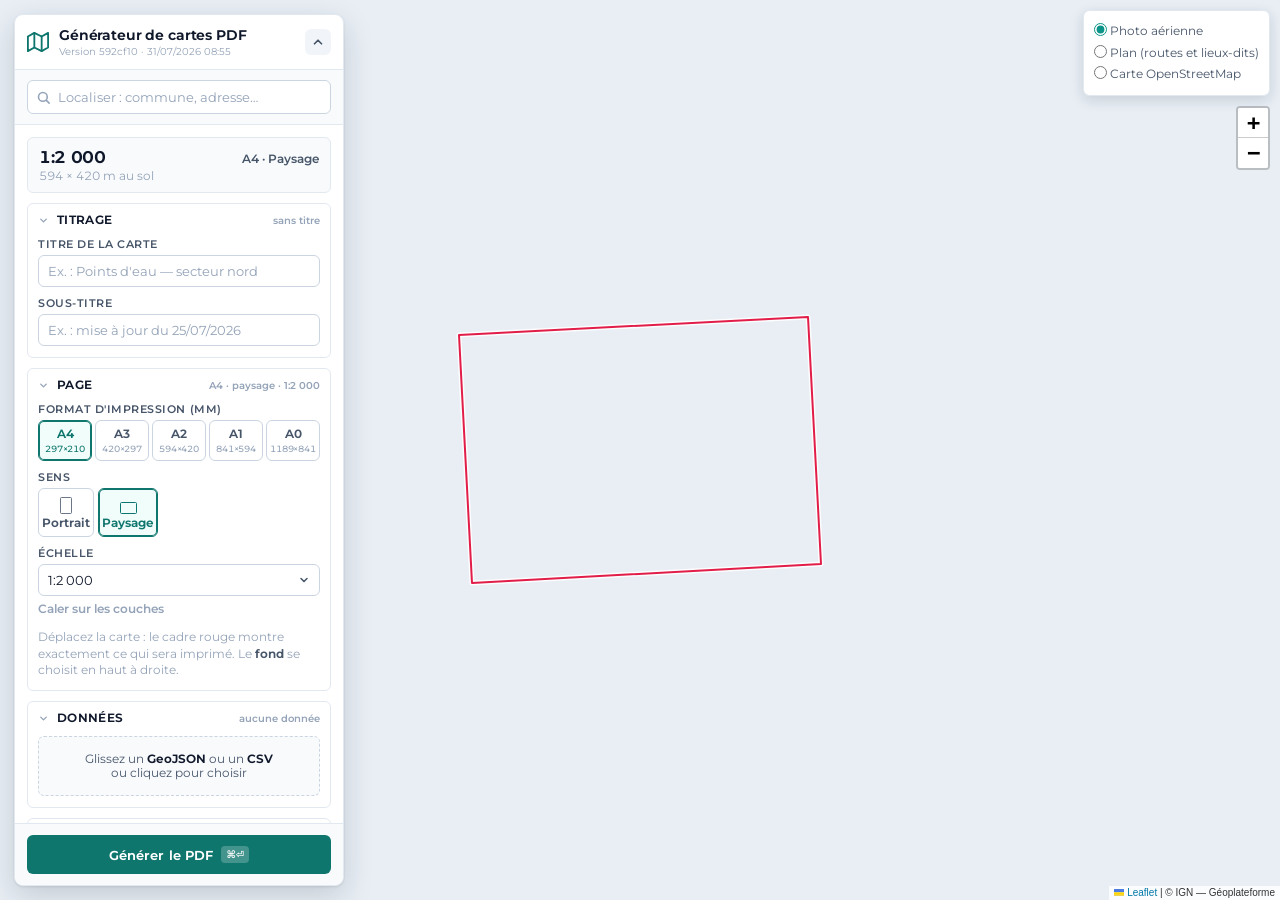
==== carte-pdf/index.html @ b4ffd53d "feat(carte-pdf): publier le générateur de cartes PDF en démo Un seul fichier HTML, servi à /carte-pd" ====
<!DOCTYPE html>
<!--
  Générateur de cartes PDF — outil autonome, un seul fichier.

  Aucune donnée n'est embarquée ici, et aucune n'est envoyée : les couches chargées par
  l'utilisateur restent dans son navigateur. Les seuls appels réseau sont le fond de carte
  (data.geopf.fr, IGN) et le géocodeur BAN (data.geopf.fr/geocodage) pour l'adresse tapée.

  Bibliothèques tierces incluses telles quelles, avec leurs mentions de licence :
    Leaflet 1.9.4          BSD-2-Clause   © Vladimir Agafonkin, CloudMade
    proj4js 2.11.0         MIT
    jsPDF 2.5.2            MIT            © James Hall et contributeurs
    Montserrat (Google Fonts v31)         SIL Open Font License 1.1
-->
<html lang="fr">
<head>
  <meta charset="utf-8">
  <meta name="viewport" content="width=device-width, initial-scale=1">
  <!-- Un outil de production déposé sur le site d'une collectivité n'a rien à gagner à être
       référencé : on le donne par son adresse, à qui en a l'usage. Retirer cette ligne si l'on
       veut au contraire le rendre trouvable. -->
  <meta name="robots" content="noindex, nofollow">
  <title>Générateur de cartes PDF</title>
  <style>/* required styles */

.leaflet-pane,
.leaflet-tile,
.leaflet-marker-icon,
.leaflet-marker-shadow,
.leaflet-tile-container,
.leaflet-pane > svg,
.leaflet-pane > canvas,
.leaflet-zoom-box,
.leaflet-image-layer,
.leaflet-layer {
	position: absolute;
	left: 0;
	top: 0;
	}
.leaflet-container {
	overflow: hidden;
	}
.leaflet-tile,
.leaflet-marker-icon,
.leaflet-marker-shadow {
	-webkit-user-select: none;
	   -moz-user-select: none;
	        user-select: none;
	  -webkit-user-drag: none;
	}
/* Prevents IE11 from highlighting tiles in blue */
.leaflet-tile::selection {
	background: transparent;
}
/* Safari renders non-retina tile on retina better with this, but Chrome is worse */
.leaflet-safari .leaflet-tile {
	image-rendering: -webkit-optimize-contrast;
	}
/* hack that prevents hw layers "stretching" when loading new tiles */
.leaflet-safari .leaflet-tile-container {
	width: 1600px;
	height: 1600px;
	-webkit-transform-origin: 0 0;
	}
.leaflet-marker-icon,
.leaflet-marker-shadow {
	display: block;
	}
/* .leaflet-container svg: reset svg max-width decleration shipped in Joomla! (joomla.org) 3.x */
/* .leaflet-container img: map is broken in FF if you have max-width: 100% on tiles */
.leaflet-container .leaflet-overlay-pane svg {
	max-width: none !important;
	max-height: none !important;
	}
.leaflet-container .leaflet-marker-pane img,
.leaflet-container .leaflet-shadow-pane img,
.leaflet-container .leaflet-tile-pane img,
.leaflet-container img.leaflet-image-layer,
.leaflet-container .leaflet-tile {
	max-width: none !important;
	max-height: none !important;
	width: auto;
	padding: 0;
	}

.leaflet-container img.leaflet-tile {
	/* See: https://bugs.chromium.org/p/chromium/issues/detail?id=600120 */
	mix-blend-mode: plus-lighter;
}

.leaflet-container.leaflet-touch-zoom {
	-ms-touch-action: pan-x pan-y;
	touch-action: pan-x pan-y;
	}
.leaflet-container.leaflet-touch-drag {
	-ms-touch-action: pinch-zoom;
	/* Fallback for FF which doesn't support pinch-zoom */
	touch-action: none;
	touch-action: pinch-zoom;
}
.leaflet-container.leaflet-touch-drag.leaflet-touch-zoom {
	-ms-touch-action: none;
	touch-action: none;
}
.leaflet-container {
	-webkit-tap-highlight-color: transparent;
}
.leaflet-container a {
	-webkit-tap-highlight-color: rgba(51, 181, 229, 0.4);
}
.leaflet-tile {
	filter: inherit;
	visibility: hidden;
	}
.leaflet-tile-loaded {
	visibility: inherit;
	}
.leaflet-zoom-box {
	width: 0;
	height: 0;
	-moz-box-sizing: border-box;
	     box-sizing: border-box;
	z-index: 800;
	}
/* workaround for https://bugzilla.mozilla.org/show_bug.cgi?id=888319 */
.leaflet-overlay-pane svg {
	-moz-user-select: none;
	}

.leaflet-pane         { z-index: 400; }

.leaflet-tile-pane    { z-index: 200; }
.leaflet-overlay-pane { z-index: 400; }
.leaflet-shadow-pane  { z-index: 500; }
.leaflet-marker-pane  { z-index: 600; }
.leaflet-tooltip-pane   { z-index: 650; }
.leaflet-popup-pane   { z-index: 700; }

.leaflet-map-pane canvas { z-index: 100; }
.leaflet-map-pane svg    { z-index: 200; }

.leaflet-vml-shape {
	width: 1px;
	height: 1px;
	}
.lvml {
	behavior: url(#default#VML);
	display: inline-block;
	position: absolute;
	}


/* control positioning */

.leaflet-control {
	position: relative;
	z-index: 800;
	pointer-events: visiblePainted; /* IE 9-10 doesn't have auto */
	pointer-events: auto;
	}
.leaflet-top,
.leaflet-bottom {
	position: absolute;
	z-index: 1000;
	pointer-events: none;
	}
.leaflet-top {
	top: 0;
	}
.leaflet-right {
	right: 0;
	}
.leaflet-bottom {
	bottom: 0;
	}
.leaflet-left {
	left: 0;
	}
.leaflet-control {
	float: left;
	clear: both;
	}
.leaflet-right .leaflet-control {
	float: right;
	}
.leaflet-top .leaflet-control {
	margin-top: 10px;
	}
.leaflet-bottom .leaflet-control {
	margin-bottom: 10px;
	}
.leaflet-left .leaflet-control {
	margin-left: 10px;
	}
.leaflet-right .leaflet-control {
	margin-right: 10px;
	}


/* zoom and fade animations */

.leaflet-fade-anim .leaflet-popup {
	opacity: 0;
	-webkit-transition: opacity 0.2s linear;
	   -moz-transition: opacity 0.2s linear;
	        transition: opacity 0.2s linear;
	}
.leaflet-fade-anim .leaflet-map-pane .leaflet-popup {
	opacity: 1;
	}
.leaflet-zoom-animated {
	-webkit-transform-origin: 0 0;
	    -ms-transform-origin: 0 0;
	        transform-origin: 0 0;
	}
svg.leaflet-zoom-animated {
	will-change: transform;
}

.leaflet-zoom-anim .leaflet-zoom-animated {
	-webkit-transition: -webkit-transform 0.25s cubic-bezier(0,0,0.25,1);
	   -moz-transition:    -moz-transform 0.25s cubic-bezier(0,0,0.25,1);
	        transition:         transform 0.25s cubic-bezier(0,0,0.25,1);
	}
.leaflet-zoom-anim .leaflet-tile,
.leaflet-pan-anim .leaflet-tile {
	-webkit-transition: none;
	   -moz-transition: none;
	        transition: none;
	}

.leaflet-zoom-anim .leaflet-zoom-hide {
	visibility: hidden;
	}


/* cursors */

.leaflet-interactive {
	cursor: pointer;
	}
.leaflet-grab {
	cursor: -webkit-grab;
	cursor:    -moz-grab;
	cursor:         grab;
	}
.leaflet-crosshair,
.leaflet-crosshair .leaflet-interactive {
	cursor: crosshair;
	}
.leaflet-popup-pane,
.leaflet-control {
	cursor: auto;
	}
.leaflet-dragging .leaflet-grab,
.leaflet-dragging .leaflet-grab .leaflet-interactive,
.leaflet-dragging .leaflet-marker-draggable {
	cursor: move;
	cursor: -webkit-grabbing;
	cursor:    -moz-grabbing;
	cursor:         grabbing;
	}

/* marker & overlays interactivity */
.leaflet-marker-icon,
.leaflet-marker-shadow,
.leaflet-image-layer,
.leaflet-pane > svg path,
.leaflet-tile-container {
	pointer-events: none;
	}

.leaflet-marker-icon.leaflet-interactive,
.leaflet-image-layer.leaflet-interactive,
.leaflet-pane > svg path.leaflet-interactive,
svg.leaflet-image-layer.leaflet-interactive path {
	pointer-events: visiblePainted; /* IE 9-10 doesn't have auto */
	pointer-events: auto;
	}

/* visual tweaks */

.leaflet-container {
	background: #ddd;
	outline-offset: 1px;
	}
.leaflet-container a {
	color: #0078A8;
	}
.leaflet-zoom-box {
	border: 2px dotted #38f;
	background: rgba(255,255,255,0.5);
	}


/* general typography */
.leaflet-container {
	font-family: "Helvetica Neue", Arial, Helvetica, sans-serif;
	font-size: 12px;
	font-size: 0.75rem;
	line-height: 1.5;
	}


/* general toolbar styles */

.leaflet-bar {
	box-shadow: 0 1px 5px rgba(0,0,0,0.65);
	border-radius: 4px;
	}
.leaflet-bar a {
	background-color: #fff;
	border-bottom: 1px solid #ccc;
	width: 26px;
	height: 26px;
	line-height: 26px;
	display: block;
	text-align: center;
	text-decoration: none;
	color: black;
	}
.leaflet-bar a,
.leaflet-control-layers-toggle {
	background-position: 50% 50%;
	background-repeat: no-repeat;
	display: block;
	}
.leaflet-bar a:hover,
.leaflet-bar a:focus {
	background-color: #f4f4f4;
	}
.leaflet-bar a:first-child {
	border-top-left-radius: 4px;
	border-top-right-radius: 4px;
	}
.leaflet-bar a:last-child {
	border-bottom-left-radius: 4px;
	border-bottom-right-radius: 4px;
	border-bottom: none;
	}
.leaflet-bar a.leaflet-disabled {
	cursor: default;
	background-color: #f4f4f4;
	color: #bbb;
	}

.leaflet-touch .leaflet-bar a {
	width: 30px;
	height: 30px;
	line-height: 30px;
	}
.leaflet-touch .leaflet-bar a:first-child {
	border-top-left-radius: 2px;
	border-top-right-radius: 2px;
	}
.leaflet-touch .leaflet-bar a:last-child {
	border-bottom-left-radius: 2px;
	border-bottom-right-radius: 2px;
	}

/* zoom control */

.leaflet-control-zoom-in,
.leaflet-control-zoom-out {
	font: bold 18px 'Lucida Console', Monaco, monospace;
	text-indent: 1px;
	}

.leaflet-touch .leaflet-control-zoom-in, .leaflet-touch .leaflet-control-zoom-out  {
	font-size: 22px;
	}


/* layers control */

.leaflet-control-layers {
	box-shadow: 0 1px 5px rgba(0,0,0,0.4);
	background: #fff;
	border-radius: 5px;
	}
.leaflet-control-layers-toggle {
	background-image: url(images/layers.png);
	width: 36px;
	height: 36px;
	}
.leaflet-retina .leaflet-control-layers-toggle {
	background-image: url(images/layers-2x.png);
	background-size: 26px 26px;
	}
.leaflet-touch .leaflet-control-layers-toggle {
	width: 44px;
	height: 44px;
	}
.leaflet-control-layers .leaflet-control-layers-list,
.leaflet-control-layers-expanded .leaflet-control-layers-toggle {
	display: none;
	}
.leaflet-control-layers-expanded .leaflet-control-layers-list {
	display: block;
	position: relative;
	}
.leaflet-control-layers-expanded {
	padding: 6px 10px 6px 6px;
	color: #333;
	background: #fff;
	}
.leaflet-control-layers-scrollbar {
	overflow-y: scroll;
	overflow-x: hidden;
	padding-right: 5px;
	}
.leaflet-control-layers-selector {
	margin-top: 2px;
	position: relative;
	top: 1px;
	}
.leaflet-control-layers label {
	display: block;
	font-size: 13px;
	font-size: 1.08333em;
	}
.leaflet-control-layers-separator {
	height: 0;
	border-top: 1px solid #ddd;
	margin: 5px -10px 5px -6px;
	}

/* Default icon URLs */
.leaflet-default-icon-path { /* used only in path-guessing heuristic, see L.Icon.Default */
	background-image: url(images/marker-icon.png);
	}


/* attribution and scale controls */

.leaflet-container .leaflet-control-attribution {
	background: #fff;
	background: rgba(255, 255, 255, 0.8);
	margin: 0;
	}
.leaflet-control-attribution,
.leaflet-control-scale-line {
	padding: 0 5px;
	color: #333;
	line-height: 1.4;
	}
.leaflet-control-attribution a {
	text-decoration: none;
	}
.leaflet-control-attribution a:hover,
.leaflet-control-attribution a:focus {
	text-decoration: underline;
	}
.leaflet-attribution-flag {
	display: inline !important;
	vertical-align: baseline !important;
	width: 1em;
	height: 0.6669em;
	}
.leaflet-left .leaflet-control-scale {
	margin-left: 5px;
	}
.leaflet-bottom .leaflet-control-scale {
	margin-bottom: 5px;
	}
.leaflet-control-scale-line {
	border: 2px solid #777;
	border-top: none;
	line-height: 1.1;
	padding: 2px 5px 1px;
	white-space: nowrap;
	-moz-box-sizing: border-box;
	     box-sizing: border-box;
	background: rgba(255, 255, 255, 0.8);
	text-shadow: 1px 1px #fff;
	}
.leaflet-control-scale-line:not(:first-child) {
	border-top: 2px solid #777;
	border-bottom: none;
	margin-top: -2px;
	}
.leaflet-control-scale-line:not(:first-child):not(:last-child) {
	border-bottom: 2px solid #777;
	}

.leaflet-touch .leaflet-control-attribution,
.leaflet-touch .leaflet-control-layers,
.leaflet-touch .leaflet-bar {
	box-shadow: none;
	}
.leaflet-touch .leaflet-control-layers,
.leaflet-touch .leaflet-bar {
	border: 2px solid rgba(0,0,0,0.2);
	background-clip: padding-box;
	}


/* popup */

.leaflet-popup {
	position: absolute;
	text-align: center;
	margin-bottom: 20px;
	}
.leaflet-popup-content-wrapper {
	padding: 1px;
	text-align: left;
	border-radius: 12px;
	}
.leaflet-popup-content {
	margin: 13px 24px 13px 20px;
	line-height: 1.3;
	font-size: 13px;
	font-size: 1.08333em;
	min-height: 1px;
	}
.leaflet-popup-content p {
	margin: 17px 0;
	margin: 1.3em 0;
	}
.leaflet-popup-tip-container {
	width: 40px;
	height: 20px;
	position: absolute;
	left: 50%;
	margin-top: -1px;
	margin-left: -20px;
	overflow: hidden;
	pointer-events: none;
	}
.leaflet-popup-tip {
	width: 17px;
	height: 17px;
	padding: 1px;

	margin: -10px auto 0;
	pointer-events: auto;

	-webkit-transform: rotate(45deg);
	   -moz-transform: rotate(45deg);
	    -ms-transform: rotate(45deg);
	        transform: rotate(45deg);
	}
.leaflet-popup-content-wrapper,
.leaflet-popup-tip {
	background: white;
	color: #333;
	box-shadow: 0 3px 14px rgba(0,0,0,0.4);
	}
.leaflet-container a.leaflet-popup-close-button {
	position: absolute;
	top: 0;
	right: 0;
	border: none;
	text-align: center;
	width: 24px;
	height: 24px;
	font: 16px/24px Tahoma, Verdana, sans-serif;
	color: #757575;
	text-decoration: none;
	background: transparent;
	}
.leaflet-container a.leaflet-popup-close-button:hover,
.leaflet-container a.leaflet-popup-close-button:focus {
	color: #585858;
	}
.leaflet-popup-scrolled {
	overflow: auto;
	}

.leaflet-oldie .leaflet-popup-content-wrapper {
	-ms-zoom: 1;
	}
.leaflet-oldie .leaflet-popup-tip {
	width: 24px;
	margin: 0 auto;

	-ms-filter: "progid:DXImageTransform.Microsoft.Matrix(M11=0.70710678, M12=0.70710678, M21=-0.70710678, M22=0.70710678)";
	filter: progid:DXImageTransform.Microsoft.Matrix(M11=0.70710678, M12=0.70710678, M21=-0.70710678, M22=0.70710678);
	}

.leaflet-oldie .leaflet-control-zoom,
.leaflet-oldie .leaflet-control-layers,
.leaflet-oldie .leaflet-popup-content-wrapper,
.leaflet-oldie .leaflet-popup-tip {
	border: 1px solid #999;
	}


/* div icon */

.leaflet-div-icon {
	background: #fff;
	border: 1px solid #666;
	}


/* Tooltip */
/* Base styles for the element that has a tooltip */
.leaflet-tooltip {
	position: absolute;
	padding: 6px;
	background-color: #fff;
	border: 1px solid #fff;
	border-radius: 3px;
	color: #222;
	white-space: nowrap;
	-webkit-user-select: none;
	-moz-user-select: none;
	-ms-user-select: none;
	user-select: none;
	pointer-events: none;
	box-shadow: 0 1px 3px rgba(0,0,0,0.4);
	}
.leaflet-tooltip.leaflet-interactive {
	cursor: pointer;
	pointer-events: auto;
	}
.leaflet-tooltip-top:before,
.leaflet-tooltip-bottom:before,
.leaflet-tooltip-left:before,
.leaflet-tooltip-right:before {
	position: absolute;
	pointer-events: none;
	border: 6px solid transparent;
	background: transparent;
	content: "";
	}

/* Directions */

.leaflet-tooltip-bottom {
	margin-top: 6px;
}
.leaflet-tooltip-top {
	margin-top: -6px;
}
.leaflet-tooltip-bottom:before,
.leaflet-tooltip-top:before {
	left: 50%;
	margin-left: -6px;
	}
.leaflet-tooltip-top:before {
	bottom: 0;
	margin-bottom: -12px;
	border-top-color: #fff;
	}
.leaflet-tooltip-bottom:before {
	top: 0;
	margin-top: -12px;
	margin-left: -6px;
	border-bottom-color: #fff;
	}
.leaflet-tooltip-left {
	margin-left: -6px;
}
.leaflet-tooltip-right {
	margin-left: 6px;
}
.leaflet-tooltip-left:before,
.leaflet-tooltip-right:before {
	top: 50%;
	margin-top: -6px;
	}
.leaflet-tooltip-left:before {
	right: 0;
	margin-right: -12px;
	border-left-color: #fff;
	}
.leaflet-tooltip-right:before {
	left: 0;
	margin-left: -12px;
	border-right-color: #fff;
	}

/* Printing */

@media print {
	/* Prevent printers from removing background-images of controls. */
	.leaflet-control {
		-webkit-print-color-adjust: exact;
		print-color-adjust: exact;
		}
	}
</style>
  <style>/* Habillage de l'OUTIL — volontairement neutre. La charte des collectivités vit dans les modèles
   de mise en page (le PDF produit), jamais dans l'interface.

   Panneau clair et opaque. Un panneau sombre translucide a été essayé (2026-07-26) : plus flatteur
   en capture, moins lisible à l'usage — et il tirait l'œil vers les réglages alors que la carte est
   le sujet. La distinction vient d'ici de la mise en ordre (échelle typographique, sections, pied
   d'action fixe), pas de la couleur. */

@font-face {
  font-family: 'AppUI';
  font-weight: 100 900;
  font-display: swap;
  src: url([data-uri]) format('woff2');
}

:root {
  /* Ardoise neutre : aucune de ces valeurs n'appartient à une collectivité. */
  --fond: #ffffff;
  --fond-doux: #f8fafc;
  --fond-creux: #f1f5f9;
  --trait: #e2e8f0;
  --trait-vif: #cbd5e1;
  --texte: #0f172a;
  --texte-doux: #475569;
  --texte-faible: #94a3b8;
  --accent: #0f766e;
  --accent-vif: #0d9488;
  --accent-voile: #f0fdfa;
  --alerte: #b45309;
  --erreur: #be123c;

  /* Échelle typographique : 5 crans, pas un de plus. Les tailles intermédiaires ajoutées au fil de
     l'eau sont ce qui donne à une interface son air de brouillon. */
  --t-micro: 10px;
  --t-etiquette: 10.5px;
  --t-petit: 11.5px;
  --t-normal: 13px;
  --t-titre: 14px;

  --rayon: 9px;
  --rayon-petit: 6px;
  --transition: 130ms cubic-bezier(.4, 0, .2, 1);
}

* { box-sizing: border-box; }

html, body {
  height: 100%; margin: 0;
  font-family: 'AppUI', system-ui, sans-serif;
  -webkit-font-smoothing: antialiased;
  color: var(--texte);
}
#carte { position: absolute; inset: 0; background: #e8eef4; }

/* Les chiffres d'un outil de mesure ne doivent pas sautiller quand la valeur change : la carte se
   déplace en continu, et une emprise qui tressaute à chaque pixel rend le panneau nerveux. */
.chiffre { font-variant-numeric: tabular-nums; font-feature-settings: "tnum" 1; }

/* ============ Amorces du cadre d'impression ============
   Le cadre est toujours centré sur la vue : il ne peut jamais être « à côté ». La seule façon de ne
   plus le voir, c'est d'être **dedans** — zoomé au point qu'il déborde la fenêtre. Le liseré sort
   alors des quatre côtés à la fois et son absence se lit « il n'y a plus de cadre », alors qu'elle
   dit l'inverse : tout l'écran sera imprimé, et au-delà.

   Un marqueur par bord, chacun fait de **trois chevrons** qui s'allument en cascade vers
   l'extérieur : un chevron seul, immobile, se lisait comme une décoration et se perdait dans une
   ortho de forêt — c'est le mouvement qui dit « ça continue par là ». Même couleur et même halo
   blanc que le liseré du cadre, pour qu'on rattache l'un à l'autre. Ils ne s'affichent que sur
   l'axe qui déborde réellement, et rien n'est ajouté au panneau. */

.amorces { position: absolute; inset: 0; z-index: 900; pointer-events: none; }
.amorces[hidden] { display: none; }
.amorce {
  position: absolute; padding: 0; pointer-events: auto; cursor: zoom-out;
  display: grid; place-items: center;
  width: 40px; height: 40px;
  color: #e11d48; background: none; border: 0;
  /* Le halo blanc du liseré, repris au trait : deux ombres serrées pour détourer, une portée pour
     décoller du fond. Sans elles, du rouge sur une ortho de pins ne se voit pas. */
  filter: drop-shadow(0 0 1.5px #fff) drop-shadow(0 0 3px #fff) drop-shadow(0 1px 3px rgba(15, 23, 42, .4));
}
.amorce[hidden] { display: none; }

/* Un seul motif dans le HTML (trois chevrons pointe en haut), tourné ici selon le bord : le
   marqueur pointe toujours vers l'extérieur de la vue. */
.amorce--n { top: 0; left: 50%; margin-left: -20px; }
.amorce--s { bottom: 0; left: 50%; margin-left: -20px; transform: rotate(180deg); }
.amorce--o { left: 0; top: 50%; margin-top: -20px; transform: rotate(-90deg); }
.amorce--e { right: 0; top: 50%; margin-top: -20px; transform: rotate(90deg); }

/* L'onde part de l'intérieur et file vers l'extérieur : la polyline la plus extérieure est la
   première du SVG, elle s'allume donc en dernier. */
@keyframes amorce-onde {
  0%, 70%, 100% { opacity: .3; }
  25% { opacity: 1; }
}
.amorce polyline { animation: amorce-onde 1.5s ease-in-out infinite; }
.amorce polyline:nth-child(1) { animation-delay: .3s; }
.amorce polyline:nth-child(2) { animation-delay: .15s; }
.amorce polyline:nth-child(3) { animation-delay: 0s; }
.amorce:hover polyline { animation-duration: .9s; }

/* ============ Le panneau ============ */

.panneau {
  position: absolute;
  top: 14px; left: 14px; z-index: 1000;
  width: 330px; max-height: calc(100% - 28px);
  display: flex; flex-direction: column;          /* entête et pied fixes, corps défilant */
  background: var(--fond);
  border: 1px solid var(--trait);
  border-radius: var(--rayon);
  box-shadow: 0 10px 30px rgba(15, 23, 42, .16), 0 1px 3px rgba(15, 23, 42, .10);
  overflow: hidden;
}

.panneau__entete {
  display: flex; align-items: center; gap: 10px;
  border-bottom: 1px solid var(--trait);
  padding: 11px 12px;
  flex: 0 0 auto;
}
.panneau__entete > svg { color: var(--accent); flex: 0 0 auto; }
.identite { flex: 1; min-width: 0; }
.identite h1 {
  font-size: var(--t-titre); margin: 0; font-weight: 650; letter-spacing: -.01em;
  white-space: nowrap; overflow: hidden; text-overflow: ellipsis;
}
/* La version reste visible en permanence : un HTML autonome se copie et se garde en favori, et on
   finit par déboguer un build périmé. Elle doit se lire sans ouvrir de menu. */
.version { font-size: var(--t-micro); color: var(--texte-faible); margin: 1px 0 0; }

.icone-bouton {
  flex: 0 0 auto; width: 26px; height: 26px; padding: 0;
  display: grid; place-items: center;
  background: var(--fond-creux); color: var(--texte-doux);
  border: 1px solid transparent; border-radius: var(--rayon-petit);
  cursor: pointer; transition: var(--transition);
}
.icone-bouton:hover { background: var(--trait); color: var(--texte); }
.icone-bouton svg { transition: transform var(--transition); }
body.panneau-replie .icone-bouton svg { transform: rotate(180deg); }
body.panneau-replie .panneau__corps,
body.panneau-replie .panneau__pied { display: none; }

/* ============ Localiser (BAN) ============
   Entre l'entête et le corps défilant, jamais dans une section repliable : cadrer commence par
   « où ? ». La liste des résultats est **dans le flux** et non en surcouche flottante — le panneau
   est en `overflow: hidden` (pour ses coins arrondis et son défilement), si bien qu'une liste
   posée en absolu se ferait couper dès que le panneau est replié ou l'écran court. Dans le flux,
   elle pousse le contenu et se voit toujours. */

.recherche {
  flex: 0 0 auto; padding: 10px 12px; border-bottom: 1px solid var(--trait);
  background: var(--fond-doux);
  display: flex; flex-direction: column; gap: 7px;
}
.recherche__champ { position: relative; display: flex; align-items: center; }
.recherche__champ > svg {
  position: absolute; left: 9px; color: var(--texte-faible); pointer-events: none;
}
.recherche input {
  font-family: inherit; font-size: var(--t-normal); color: var(--texte);
  width: 100%; padding: 8px 30px 8px 30px; background: var(--fond);
  border: 1px solid var(--trait-vif); border-radius: var(--rayon-petit);
  transition: var(--transition);
}
.recherche input::placeholder { color: var(--texte-faible); }
.recherche input:hover { border-color: var(--texte-faible); }
.recherche input:focus {
  outline: none; border-color: var(--accent);
  box-shadow: 0 0 0 3px rgba(13, 148, 136, .15);
}
.recherche__vider {
  position: absolute; right: 6px; width: 20px; height: 20px; padding: 0;
  font: inherit; font-size: var(--t-petit); line-height: 1;
  color: var(--texte-faible); background: none; border: 0; border-radius: 4px; cursor: pointer;
}
.recherche__vider:hover { color: var(--texte); background: var(--fond-creux); }

.resultats {
  max-height: 236px; overflow-y: auto; overscroll-behavior: contain;
  background: var(--fond); border: 1px solid var(--trait); border-radius: var(--rayon-petit);
}
.resultats[hidden] { display: none; }
.resultat {
  display: flex; align-items: baseline; gap: 7px; width: 100%; text-align: left;
  font: inherit; font-size: var(--t-petit); color: var(--texte);
  padding: 7px 9px; background: none; border: 0; border-top: 1px solid var(--trait);
  cursor: pointer;
}
.resultat:first-child { border-top: 0; }
.resultat:hover, .resultat[aria-selected="true"] { background: var(--accent-voile); }
.resultat__texte { flex: 1; min-width: 0; }
.resultat__label { display: block; line-height: 1.35; }
/* Le contexte départemental désambiguïse : il y a plusieurs « Sainte-Hélène » en France. */
.resultat__contexte { display: block; font-size: var(--t-micro); color: var(--texte-faible); }
/* Le niveau dit ce qu'on a réellement trouvé — une commune n'est pas un numéro de rue. */
.resultat__niveau {
  flex: 0 0 auto; font-size: var(--t-micro); font-weight: 650; letter-spacing: .04em;
  text-transform: uppercase; color: var(--texte-doux);
  background: var(--fond-creux); border-radius: 4px; padding: 2px 5px;
}
.resultats__message {
  font-size: var(--t-petit); color: var(--texte-faible); padding: 8px 9px; line-height: 1.4;
}
.resultats__message[data-niveau="erreur"] { color: var(--erreur); }

.repere-info {
  display: flex; align-items: baseline; gap: 8px;
  font-size: var(--t-micro); color: var(--texte-faible); line-height: 1.4;
}
.repere-info[hidden] { display: none; }
.repere-info .lien-action { font-size: var(--t-micro); }

.panneau__corps {
  flex: 1 1 auto; overflow-y: auto; overscroll-behavior: contain;
  padding: 12px; display: flex; flex-direction: column; gap: 10px;
}
.panneau__corps::-webkit-scrollbar { width: 9px; }
.panneau__corps::-webkit-scrollbar-thumb {
  background: var(--trait-vif); border-radius: 9px; border: 3px solid transparent;
  background-clip: padding-box;
}

/* ============ Lecture du cadrage ============
   Ce que valent, ici et maintenant, l'échelle, le format et l'emprise au sol. Un aperçu graphique de
   la page a été essayé puis retiré : il occupait 100 px de haut pour une information que ces trois
   chiffres donnent en deux lignes. */

.cadrage {
  background: var(--fond-doux); border: 1px solid var(--trait);
  border-radius: var(--rayon-petit); padding: 9px 11px;
  display: flex; flex-direction: column; gap: 2px;
}
.cadrage__haut { display: flex; align-items: baseline; justify-content: space-between; gap: 8px; }
.cadrage__echelle { font-size: 17px; font-weight: 650; letter-spacing: -.02em; }
.cadrage__papier { font-size: var(--t-petit); font-weight: 600; color: var(--texte-doux); }
.cadrage__sol { font-size: var(--t-petit); color: var(--texte-faible); }

/* ============ Sections repliables ============
   Elles remplacent la bascule « Avancé », qui faisait apparaître six blocs d'un coup et — surtout —
   cachait le dépôt de fichiers, si bien qu'en mode simple on ne pouvait pas charger ses données.
   Ici tout est atteignable ; l'état ouvert/fermé par défaut porte la même intention (l'essentiel
   ouvert, le reste replié) sans jamais rien rendre inaccessible. */

.bloc { border: 1px solid var(--trait); border-radius: var(--rayon-petit); background: var(--fond); }
.bloc__tete {
  width: 100%; display: flex; align-items: center; gap: 8px;
  background: none; border: 0; color: var(--texte);
  font: inherit; font-size: var(--t-petit); font-weight: 650;
  letter-spacing: .03em; text-transform: uppercase;
  padding: 9px 10px; cursor: pointer; text-align: left;
  border-radius: var(--rayon-petit); transition: var(--transition);
}
.bloc__tete:hover { background: var(--fond-doux); }
.bloc__chevron { flex: 0 0 auto; color: var(--texte-faible); transition: transform var(--transition); }
.bloc__tete[aria-expanded="true"] .bloc__chevron { transform: rotate(90deg); }
.bloc__nom { flex: 1; }
.bloc__resume {
  font-size: var(--t-micro); font-weight: 600; letter-spacing: 0; text-transform: none;
  color: var(--texte-faible); white-space: nowrap; overflow: hidden; text-overflow: ellipsis;
  max-width: 58%;
}
.bloc__corps { display: none; flex-direction: column; gap: 10px; padding: 2px 10px 11px; }
.bloc__tete[aria-expanded="true"] + .bloc__corps { display: flex; }

/* ============ Champs ============ */

.champ { display: flex; flex-direction: column; gap: 4px; }
.champ > label, .etiquette {
  font-size: var(--t-etiquette); font-weight: 600; color: var(--texte-doux);
  text-transform: uppercase; letter-spacing: .05em;
}
.champ select, .champ input[type=text], .champ input[type=number] {
  font-family: inherit; font-size: var(--t-normal); color: var(--texte);
  padding: 7px 9px; width: 100%; background: var(--fond);
  border: 1px solid var(--trait-vif); border-radius: var(--rayon-petit);
  transition: var(--transition);
}
.champ select {
  appearance: none; -webkit-appearance: none;
  background-image: url("data:image/svg+xml,%3Csvg xmlns='http://www.w3.org/2000/svg' width='12' height='12' viewBox='0 0 24 24' fill='none' stroke='%23475569' stroke-width='3' stroke-linecap='round' stroke-linejoin='round'%3E%3Cpolyline points='6 9 12 15 18 9'/%3E%3C/svg%3E");
  background-repeat: no-repeat; background-position: right 9px center;
  padding-right: 28px;
}
.champ input::placeholder { color: var(--texte-faible); }
.champ select:hover, .champ input:hover { border-color: var(--texte-faible); }
.champ select:focus, .champ input:focus {
  outline: none; border-color: var(--accent);
  box-shadow: 0 0 0 3px rgba(13, 148, 136, .15);
}
.rangee { display: flex; gap: 8px; }
.rangee > .champ { flex: 1; min-width: 0; }

/* Segments. Pour le format, les **dimensions** plutôt qu'une vignette : la proportion d'un DIN est
   toujours la même, seule la taille change, et un pictogramme ne peut pas la dire honnêtement (à
   l'échelle réelle, A4 ferait 7 px pour 20 px à A0). Les millimètres, eux, se lisent. Pour le sens,
   la vignette est parlante : c'est une forme, pas une taille. */
.segments { display: flex; gap: 4px; }
.segments--formats { display: grid; grid-template-columns: repeat(5, 1fr); gap: 3px; }
.segment {
  font: inherit; font-size: var(--t-petit); font-weight: 650; color: var(--texte-doux);
  background: var(--fond); border: 1px solid var(--trait-vif);
  border-radius: var(--rayon-petit); padding: 6px 3px; cursor: pointer;
  display: flex; flex-direction: column; align-items: center; gap: 2px;
  transition: var(--transition);
}
.segment:hover { border-color: var(--texte-faible); color: var(--texte); }
.segment[aria-pressed="true"] {
  background: var(--accent-voile); border-color: var(--accent); color: var(--accent);
  box-shadow: inset 0 0 0 1px var(--accent);
}
.segment__dim {
  font-size: 9px; font-weight: 500; color: var(--texte-faible); letter-spacing: -.02em;
  font-variant-numeric: tabular-nums;
}
.segment[aria-pressed="true"] .segment__dim { color: var(--accent); }
/* Socle de hauteur fixe : les vignettes de sens n'ont pas la même hauteur, les boutons si.
   `order` la remonte au-dessus du libellé sans dupliquer le code d'assemblage des segments. */
.segment__socle { order: -1; height: 19px; display: flex; align-items: flex-end; }
.segment__forme { border: 1.5px solid currentColor; border-radius: 1.5px; opacity: .8; }
.segment[aria-pressed="true"] .segment__forme { opacity: 1; }

.lien-action {
  align-self: flex-start; font: inherit; font-size: var(--t-petit); font-weight: 600;
  color: var(--accent); background: none; border: 0; padding: 2px 0; cursor: pointer;
  border-bottom: 1px solid transparent; transition: var(--transition);
}
.lien-action:hover:not(:disabled) { border-bottom-color: var(--accent); }
.lien-action:disabled { color: var(--texte-faible); cursor: default; }

.aide { font-size: var(--t-petit); color: var(--texte-faible); line-height: 1.45; margin: 0; }
.aide--serree { margin: 1px 0 0; font-size: var(--t-micro); }
.aide b { color: var(--texte-doux); font-weight: 650; }

/* ============ Dépôt de fichiers ============
   Visible dès l'ouverture, et la fenêtre entière accepte le glisser-déposer : le premier geste d'un
   utilisateur qui arrive avec un fichier est de le lâcher sur la carte, pas de viser un rectangle. */

.depot {
  border: 1.5px dashed var(--trait-vif); border-radius: var(--rayon-petit);
  padding: 15px 10px; text-align: center; font-size: var(--t-petit);
  color: var(--texte-doux); cursor: pointer; background: var(--fond-doux);
  transition: var(--transition);
}
.depot b { color: var(--texte); font-weight: 650; }
.depot:hover, .depot.survol { background: var(--accent-voile); border-color: var(--accent); color: var(--texte); }
body.depot-actif .depot { background: var(--accent-voile); border-color: var(--accent); }
/* Liseré sur toute la fenêtre pendant le survol d'un fichier : sans lui, rien ne dit que le lâcher
   sur la carte fonctionnera. Un liseré, pas un voile — la carte doit rester lisible. */
body.depot-actif #carte::after {
  content: ""; position: absolute; inset: 0; z-index: 900;
  border: 3px dashed var(--accent-vif); pointer-events: none;
}

#couches { display: flex; flex-direction: column; gap: 6px; }
#couches:empty { display: none; }
.couche { display: flex; align-items: center; gap: 6px; }
.couche input[type=color] {
  width: 28px; height: 30px; padding: 0; background: none;
  border: 1px solid var(--trait-vif); border-radius: var(--rayon-petit); cursor: pointer;
}
.couche input[type=color]:disabled { opacity: .45; cursor: default; }
.couche input[type=text] {
  flex: 1; min-width: 0; font-family: inherit; font-size: var(--t-petit); color: var(--texte);
  padding: 6px 8px; background: var(--fond);
  border: 1px solid var(--trait-vif); border-radius: var(--rayon-petit);
}
.couche input[type=text]:focus {
  outline: none; border-color: var(--accent); box-shadow: 0 0 0 3px rgba(13, 148, 136, .15);
}
.couche button {
  border: 1px solid transparent; background: var(--fond-creux); color: var(--texte-faible);
  border-radius: var(--rayon-petit); width: 28px; height: 30px; cursor: pointer;
  font-size: var(--t-normal); line-height: 1; transition: var(--transition);
}
.couche button:hover { background: #ffe4e6; color: var(--erreur); }

.couche__symbo { display: flex; flex-direction: column; gap: 4px; margin: -1px 0 8px; }
.couche__symbo select {
  font-family: inherit; font-size: var(--t-petit); color: var(--texte-doux);
  padding: 5px 8px; width: 100%; background: var(--fond);
  border: 1px solid var(--trait-vif); border-radius: var(--rayon-petit);
}
.categorie { display: flex; align-items: center; gap: 7px; font-size: var(--t-petit); color: var(--texte-doux); }
.pastille { width: 9px; height: 9px; border-radius: 50%; flex: 0 0 auto; box-shadow: 0 0 0 1px rgba(15, 23, 42, .2); }

.toggle {
  display: flex; align-items: center; gap: 8px;
  font-size: var(--t-petit); color: var(--texte-doux); cursor: pointer;
}
.toggle input { accent-color: var(--accent-vif); cursor: pointer; }

/* ============ Pied du panneau ============
   L'action principale ne défile plus avec le formulaire : en mode déplié sur un portable, « Générer
   le PDF » passait sous la ligne de flottaison. */

.panneau__pied {
  flex: 0 0 auto; padding: 11px 12px;
  background: var(--fond-doux); border-top: 1px solid var(--trait);
  display: flex; flex-direction: column; gap: 9px;
}

.bouton {
  font-family: inherit; font-size: var(--t-normal); font-weight: 650; letter-spacing: .01em;
  display: flex; align-items: center; justify-content: center; gap: 8px;
  background: var(--accent); color: #fff;
  border: none; border-radius: var(--rayon-petit); padding: 11px; cursor: pointer;
  transition: var(--transition);
}
.bouton:hover:not(:disabled) { background: var(--accent-vif); }
.bouton:active:not(:disabled) { transform: translateY(1px); }
.bouton:disabled { opacity: .55; cursor: default; }
.bouton kbd {
  font: inherit; font-size: var(--t-micro); font-weight: 600;
  background: rgba(255, 255, 255, .22); border-radius: 4px; padding: 2px 5px;
}
.bouton--sec {
  background: var(--fond); color: var(--texte-doux);
  border: 1px solid var(--trait-vif); font-size: var(--t-petit); padding: 8px;
}
.bouton--sec:hover:not(:disabled) { background: var(--fond-creux); color: var(--texte); }

/* Progression du téléchargement du fond : un A0 demande plusieurs dalles WMS et peut occuper la
   machine une demi-minute. Sans jauge, l'utilisateur croit l'outil planté et reclique. */
.progression { height: 3px; background: var(--trait); border-radius: 3px; overflow: hidden; }
.progression[hidden] { display: none; }
.progression__barre {
  height: 100%; width: 0; background: var(--accent-vif);
  border-radius: 3px; transition: width 180ms linear;
}

/* Le statut disait « PDF téléchargé ✓ » et « PDF téléchargé, mais incomplet » dans la même couleur.
   Trois niveaux, un liseré coloré, et une région live pour que le message soit aussi annoncé. */
.statut {
  font-size: var(--t-petit); line-height: 1.4; color: var(--texte-doux); font-weight: 500;
  padding-left: 9px; border-left: 2px solid var(--trait-vif);
}
/* Sans message, pas de bande vide au-dessus de l'action : le pied ne doit peser que ce qu'il dit. */
.statut:empty { display: none; }
.statut[data-niveau="travail"] { border-left-color: var(--accent); }
.statut[data-niveau="ok"] { color: var(--accent); border-left-color: var(--accent); font-weight: 600; }
.statut[data-niveau="attention"] { color: var(--alerte); border-left-color: var(--alerte); }
.statut[data-niveau="erreur"] { color: var(--erreur); border-left-color: var(--erreur); font-weight: 600; }

/* ============ Contrôles Leaflet ============
   Alignés sur la typographie du panneau, sans changer leurs codes visuels. Le sélecteur de fond
   reste en haut à droite : c'est là qu'on le cherche. */

.leaflet-control-layers {
  border-radius: var(--rayon-petit) !important; padding: 8px 10px !important;
  border: 1px solid var(--trait) !important;
  box-shadow: 0 4px 14px rgba(15, 23, 42, .14) !important;
  font-size: var(--t-petit); font-family: 'AppUI', system-ui, sans-serif; color: var(--texte-doux);
}
.leaflet-control-layers label { display: flex; align-items: center; gap: 6px; margin: 3px 0; cursor: pointer; }
.leaflet-control-layers label:hover { color: var(--texte); }
.leaflet-control-layers input { accent-color: var(--accent-vif); margin: 0; }
.leaflet-control-attribution { font-size: var(--t-micro) !important; }

/* ============ Accessibilité et finitions ============ */

:focus-visible { outline: 2px solid var(--accent); outline-offset: 2px; border-radius: 3px; }
:focus:not(:focus-visible) { outline: none; }

@media (prefers-reduced-motion: reduce) {
  *, *::before, *::after { transition-duration: 1ms !important; animation-duration: 1ms !important; }
  /* Sans animation, les chevrons resteraient figés à l'opacité basse de leur première image —
     donc à peine visibles. Le signal doit survivre à la suppression du mouvement. */
  .amorce polyline { opacity: 1 !important; }
}

/* Sous 720 px, un panneau flottant de 330 px mange l'écran : il devient une feuille posée en bas,
   d'où la carte reste visible et le pied d'action toujours atteignable au pouce. */
@media (max-width: 720px) {
  .panneau {
    top: auto; left: 0; right: 0; bottom: 0; width: auto;
    max-height: 68%; border-radius: var(--rayon) var(--rayon) 0 0;
    border-left: 0; border-right: 0; border-bottom: 0;
  }
}
</style>
</head>
<body>
  <div id="carte"></div>

  <!-- Amorces du cadre d'impression. Quand on zoome au point que le cadre devient plus grand que
       la fenêtre, on se retrouve **dedans** : le liseré est hors écran de tous les côtés à la fois,
       et l'absence de cadre se lit « il n'y a plus de cadre » alors qu'elle veut dire l'inverse —
       tout ce qu'on voit sera imprimé, et au-delà. Quatre chevrons collés aux bords le disent sans
       un mot ; un clic dézoome juste ce qu'il faut pour revoir le cadre entier. -->
  <div class="amorces" id="amorces" hidden>
    <button class="amorce amorce--n" data-axe="ns" type="button" title="Le cadre d'impression continue au-delà — cliquer pour le voir entier" aria-label="Voir le cadre d'impression entier">
      <svg width="28" height="28" viewBox="0 0 24 24" fill="none" stroke="currentColor" stroke-width="2.6" stroke-linecap="round" stroke-linejoin="round" aria-hidden="true"><polyline points="4 9 12 2 20 9"></polyline><polyline points="4 15.5 12 8.5 20 15.5"></polyline><polyline points="4 22 12 15 20 22"></polyline></svg>
    </button>
    <button class="amorce amorce--s" data-axe="ns" type="button" title="Le cadre d'impression continue au-delà — cliquer pour le voir entier" aria-label="Voir le cadre d'impression entier">
      <svg width="28" height="28" viewBox="0 0 24 24" fill="none" stroke="currentColor" stroke-width="2.6" stroke-linecap="round" stroke-linejoin="round" aria-hidden="true"><polyline points="4 9 12 2 20 9"></polyline><polyline points="4 15.5 12 8.5 20 15.5"></polyline><polyline points="4 22 12 15 20 22"></polyline></svg>
    </button>
    <button class="amorce amorce--o" data-axe="eo" type="button" title="Le cadre d'impression continue au-delà — cliquer pour le voir entier" aria-label="Voir le cadre d'impression entier">
      <svg width="28" height="28" viewBox="0 0 24 24" fill="none" stroke="currentColor" stroke-width="2.6" stroke-linecap="round" stroke-linejoin="round" aria-hidden="true"><polyline points="4 9 12 2 20 9"></polyline><polyline points="4 15.5 12 8.5 20 15.5"></polyline><polyline points="4 22 12 15 20 22"></polyline></svg>
    </button>
    <button class="amorce amorce--e" data-axe="eo" type="button" title="Le cadre d'impression continue au-delà — cliquer pour le voir entier" aria-label="Voir le cadre d'impression entier">
      <svg width="28" height="28" viewBox="0 0 24 24" fill="none" stroke="currentColor" stroke-width="2.6" stroke-linecap="round" stroke-linejoin="round" aria-hidden="true"><polyline points="4 9 12 2 20 9"></polyline><polyline points="4 15.5 12 8.5 20 15.5"></polyline><polyline points="4 22 12 15 20 22"></polyline></svg>
    </button>
  </div>

  <aside class="panneau" id="panneau">
    <div class="panneau__entete">
      <svg width="22" height="22" viewBox="0 0 24 24" fill="none" stroke="currentColor" stroke-width="2" stroke-linecap="round" stroke-linejoin="round"><polygon points="1 6 1 22 8 18 16 22 23 18 23 2 16 6 8 2 1 6"></polygon><line x1="8" y1="2" x2="8" y2="18"></line><line x1="16" y1="6" x2="16" y2="22"></line></svg>
      <div class="identite">
        <h1>Générateur de cartes PDF</h1>
        <p class="version">Version <span id="version">592cf10 · 31/07/2026 08:55</span></p>
      </div>
      <button class="icone-bouton" id="replier" type="button" title="Réduire le panneau" aria-label="Réduire le panneau">
        <svg width="14" height="14" viewBox="0 0 24 24" fill="none" stroke="currentColor" stroke-width="3" stroke-linecap="round" stroke-linejoin="round"><polyline points="18 15 12 9 6 15"></polyline></svg>
      </button>
    </div>

    <!-- Localiser (BAN). Hors du corps défilant et hors des sections repliables : cadrer commence
         par « où ? », et cette question ne se déplie pas. Reste visible panneau replié — replié,
         l'outil devient une simple barre de localisation posée sur la carte. -->
    <div class="recherche">
      <div class="recherche__champ">
        <svg width="15" height="15" viewBox="0 0 24 24" fill="none" stroke="currentColor" stroke-width="2.5" stroke-linecap="round" stroke-linejoin="round"><circle cx="11" cy="11" r="7"></circle><line x1="21" y1="21" x2="16.65" y2="16.65"></line></svg>
        <input id="recherche" type="text" autocomplete="off" spellcheck="false"
               role="combobox" aria-expanded="false" aria-controls="resultats" aria-autocomplete="list"
               aria-label="Localiser une adresse ou une commune"
               placeholder="Localiser : commune, adresse…">
        <button class="recherche__vider" id="recherche_vider" type="button" hidden
                title="Effacer la recherche" aria-label="Effacer la recherche">✕</button>
      </div>
      <div class="resultats" id="resultats" role="listbox" aria-label="Résultats de la recherche" hidden></div>
      <div class="repere-info" id="repere_info" hidden>
        <span>Repère de localisation — il n'apparaît pas sur le PDF.</span>
        <button class="lien-action" id="repere_retirer" type="button">Retirer</button>
      </div>
    </div>

    <div class="panneau__corps">
      <!-- Lecture du cadrage courant : échelle, format, emprise au sol. -->
      <div class="cadrage" id="info"></div>

      <section class="bloc">
        <button class="bloc__tete" type="button" data-bloc="titrage" aria-expanded="true">
          <svg class="bloc__chevron" width="11" height="11" viewBox="0 0 24 24" fill="none" stroke="currentColor" stroke-width="3" stroke-linecap="round" stroke-linejoin="round"><polyline points="9 18 15 12 9 6"></polyline></svg>
          <span class="bloc__nom">Titrage</span><span class="bloc__resume"></span>
        </button>
        <div class="bloc__corps">
          <div class="champ">
            <label for="titre">Titre de la carte</label>
            <input id="titre" type="text" placeholder="Ex. : Points d'eau — secteur nord">
          </div>
          <div class="champ">
            <label for="sous_titre">Sous-titre</label>
            <input id="sous_titre" type="text" placeholder="Ex. : mise à jour du 25/07/2026">
          </div>
        </div>
      </section>

      <section class="bloc">
        <button class="bloc__tete" type="button" data-bloc="page" aria-expanded="true">
          <svg class="bloc__chevron" width="11" height="11" viewBox="0 0 24 24" fill="none" stroke="currentColor" stroke-width="3" stroke-linecap="round" stroke-linejoin="round"><polyline points="9 18 15 12 9 6"></polyline></svg>
          <span class="bloc__nom">Page</span><span class="bloc__resume"></span>
        </button>
        <div class="bloc__corps">
          <div class="champ">
            <span class="etiquette">Format d'impression (mm)</span>
            <!-- Les segments sont construits depuis ce select, qui reste la source de vérité. -->
            <select id="papier" hidden><option selected>A4</option><option>A3</option><option>A2</option><option>A1</option><option>A0</option></select>
          </div>
          <div class="champ">
            <span class="etiquette">Sens</span>
            <select id="orientation" hidden><option value="portrait">Portrait</option><option value="paysage" selected>Paysage</option></select>
          </div>
          <div class="champ">
            <label for="echelle">Échelle</label>
            <input id="echelle" type="number" min="1" step="100" value="2000">
            <button class="lien-action" id="caler" type="button" disabled
                    title="Choisir la plus grande échelle normalisée qui fait tenir les couches">
              Caler sur les couches
            </button>
          </div>
          <p class="aide">Déplacez la carte : le cadre rouge montre exactement ce qui sera imprimé.
            Le <b>fond</b> se choisit en haut à droite.</p>
        </div>
      </section>

      <section class="bloc">
        <button class="bloc__tete" type="button" data-bloc="donnees" aria-expanded="true">
          <svg class="bloc__chevron" width="11" height="11" viewBox="0 0 24 24" fill="none" stroke="currentColor" stroke-width="3" stroke-linecap="round" stroke-linejoin="round"><polyline points="9 18 15 12 9 6"></polyline></svg>
          <span class="bloc__nom">Données</span><span class="bloc__resume"></span>
        </button>
        <div class="bloc__corps">
          <div class="depot" id="depot">
            <input type="file" id="fichier" accept=".geojson,.json,.csv,.txt" multiple hidden>
            <span>Glissez un <b>GeoJSON</b> ou un <b>CSV</b><br>ou cliquez pour choisir</span>
          </div>
          <div id="couches"></div>
          <label class="toggle" style="display:none"><input type="checkbox" id="etiquettes" checked> Étiqueter les points</label>
        </div>
      </section>

      <section class="bloc">
        <button class="bloc__tete" type="button" data-bloc="habillage" aria-expanded="false">
          <svg class="bloc__chevron" width="11" height="11" viewBox="0 0 24 24" fill="none" stroke="currentColor" stroke-width="3" stroke-linecap="round" stroke-linejoin="round"><polyline points="9 18 15 12 9 6"></polyline></svg>
          <span class="bloc__nom">Habillage</span><span class="bloc__resume"></span>
        </button>
        <div class="bloc__corps">
          <div class="champ">
            <label for="modele">Modèle de mise en page</label>
            <select id="modele"></select>
          </div>
          <div class="champ">
            <label for="carroyage">Coordonnées Lambert 93</label>
            <select id="carroyage">
              <option value="amorces" selected>Amorces sur les bords</option>
              <option value="grille">Quadrillage complet</option>
              <option value="aucun">Aucune</option>
            </select>
          </div>
          <div class="champ">
            <label for="secteurs">Secteurs (« le feu est en C4 »)</label>
            <select id="secteurs">
              <option value="aucun" selected>Aucun</option>
              <option value="lettres">Lettres et chiffres (A1, B2…)</option>
            </select>
            <span class="aide aide--serree">Quadrillage de repérage à la voix, pour une
              intervention. Indépendant des coordonnées.</span>
          </div>
          <div class="champ">
            <label for="sources">Sources des données</label>
            <input id="sources" type="text" placeholder="Données : …">
            <span class="aide aide--serree">L'attribution du fond est ajoutée automatiquement.</span>
          </div>
          <div class="champ">
            <label for="auteur">Auteur</label>
            <input id="auteur" type="text" placeholder="Service producteur">
          </div>
        </div>
      </section>

      <section class="bloc">
        <button class="bloc__tete" type="button" data-bloc="python" aria-expanded="false">
          <svg class="bloc__chevron" width="11" height="11" viewBox="0 0 24 24" fill="none" stroke="currentColor" stroke-width="3" stroke-linecap="round" stroke-linejoin="round"><polyline points="9 18 15 12 9 6"></polyline></svg>
          <span class="bloc__nom">Rendu Python</span><span class="bloc__resume"></span>
        </button>
        <div class="bloc__corps">
          <button class="bouton bouton--sec" id="exporter" type="button">Enregistrer ce cadrage</button>
          <p class="aide">Produit un petit fichier décrivant l'emprise exacte, à passer au rendu
            Python pour les très grands formats et les atlas.</p>
        </div>
      </section>
    </div>

    <div class="panneau__pied">
      <div class="progression" id="progression" hidden><div class="progression__barre" id="progression_barre"></div></div>
      <div class="statut" id="statut" role="status" aria-live="polite"></div>
      <button class="bouton" id="generer" type="button">Générer le PDF <kbd>⌘⏎</kbd></button>
    </div>
  </aside>

  <script>/* @preserve
 * Leaflet 1.9.4, a JS library for interactive maps. https://leafletjs.com
 * (c) 2010-2023 Vladimir Agafonkin, (c) 2010-2011 CloudMade
 */
!function(t,e){"object"==typeof exports&&"undefined"!=typeof module?e(exports):"function"==typeof define&&define.amd?define(["exports"],e):e((t="undefined"!=typeof globalThis?globalThis:t||self).leaflet={})}(this,function(t){"use strict";function l(t){for(var e,i,n=1,o=arguments.length;n<o;n++)for(e in i=arguments[n])t[e]=i[e];return t}var R=Object.create||function(t){return N.prototype=t,new N};function N(){}function a(t,e){var i,n=Array.prototype.slice;return t.bind?t.bind.apply(t,n.call(arguments,1)):(i=n.call(arguments,2),function(){return t.apply(e,i.length?i.concat(n.call(arguments)):arguments)})}var D=0;function h(t){return"_leaflet_id"in t||(t._leaflet_id=++D),t._leaflet_id}function j(t,e,i){var n,o,s=function(){n=!1,o&&(r.apply(i,o),o=!1)},r=function(){n?o=arguments:(t.apply(i,arguments),setTimeout(s,e),n=!0)};return r}function H(t,e,i){var n=e[1],e=e[0],o=n-e;return t===n&&i?t:((t-e)%o+o)%o+e}function u(){return!1}function i(t,e){return!1===e?t:(e=Math.pow(10,void 0===e?6:e),Math.round(t*e)/e)}function W(t){return t.trim?t.trim():t.replace(/^\s+|\s+$/g,"")}function F(t){return W(t).split(/\s+/)}function c(t,e){for(var i in Object.prototype.hasOwnProperty.call(t,"options")||(t.options=t.options?R(t.options):{}),e)t.options[i]=e[i];return t.options}function U(t,e,i){var n,o=[];for(n in t)o.push(encodeURIComponent(i?n.toUpperCase():n)+"="+encodeURIComponent(t[n]));return(e&&-1!==e.indexOf("?")?"&":"?")+o.join("&")}var V=/\{ *([\w_ -]+) *\}/g;function q(t,i){return t.replace(V,function(t,e){e=i[e];if(void 0===e)throw new Error("No value provided for variable "+t);return e="function"==typeof e?e(i):e})}var d=Array.isArray||function(t){return"[object Array]"===Object.prototype.toString.call(t)};function G(t,e){for(var i=0;i<t.length;i++)if(t[i]===e)return i;return-1}var K="[data-uri]";function Y(t){return window["webkit"+t]||window["moz"+t]||window["ms"+t]}var X=0;function J(t){var e=+new Date,i=Math.max(0,16-(e-X));return X=e+i,window.setTimeout(t,i)}var $=window.requestAnimationFrame||Y("RequestAnimationFrame")||J,Q=window.cancelAnimationFrame||Y("CancelAnimationFrame")||Y("CancelRequestAnimationFrame")||function(t){window.clearTimeout(t)};function x(t,e,i){if(!i||$!==J)return $.call(window,a(t,e));t.call(e)}function r(t){t&&Q.call(window,t)}var tt={__proto__:null,extend:l,create:R,bind:a,get lastId(){return D},stamp:h,throttle:j,wrapNum:H,falseFn:u,formatNum:i,trim:W,splitWords:F,setOptions:c,getParamString:U,template:q,isArray:d,indexOf:G,emptyImageUrl:K,requestFn:$,cancelFn:Q,requestAnimFrame:x,cancelAnimFrame:r};function et(){}et.extend=function(t){function e(){c(this),this.initialize&&this.initialize.apply(this,arguments),this.callInitHooks()}var i,n=e.__super__=this.prototype,o=R(n);for(i in(o.constructor=e).prototype=o,this)Object.prototype.hasOwnProperty.call(this,i)&&"prototype"!==i&&"__super__"!==i&&(e[i]=this[i]);if(t.statics&&l(e,t.statics),t.includes){var s=t.includes;if("undefined"!=typeof L&&L&&L.Mixin){s=d(s)?s:[s];for(var r=0;r<s.length;r++)s[r]===L.Mixin.Events&&console.warn("Deprecated include of L.Mixin.Events: this property will be removed in future releases, please inherit from L.Evented instead.",(new Error).stack)}l.apply(null,[o].concat(t.includes))}return l(o,t),delete o.statics,delete o.includes,o.options&&(o.options=n.options?R(n.options):{},l(o.options,t.options)),o._initHooks=[],o.callInitHooks=function(){if(!this._initHooksCalled){n.callInitHooks&&n.callInitHooks.call(this),this._initHooksCalled=!0;for(var t=0,e=o._initHooks.length;t<e;t++)o._initHooks[t].call(this)}},e},et.include=function(t){var e=this.prototype.options;return l(this.prototype,t),t.options&&(this.prototype.options=e,this.mergeOptions(t.options)),this},et.mergeOptions=function(t){return l(this.prototype.options,t),this},et.addInitHook=function(t){var e=Array.prototype.slice.call(arguments,1),i="function"==typeof t?t:function(){this[t].apply(this,e)};return this.prototype._initHooks=this.prototype._initHooks||[],this.prototype._initHooks.push(i),this};var e={on:function(t,e,i){if("object"==typeof t)for(var n in t)this._on(n,t[n],e);else for(var o=0,s=(t=F(t)).length;o<s;o++)this._on(t[o],e,i);return this},off:function(t,e,i){if(arguments.length)if("object"==typeof t)for(var n in t)this._off(n,t[n],e);else{t=F(t);for(var o=1===arguments.length,s=0,r=t.length;s<r;s++)o?this._off(t[s]):this._off(t[s],e,i)}else delete this._events;return this},_on:function(t,e,i,n){"function"!=typeof e?console.warn("wrong listener type: "+typeof e):!1===this._listens(t,e,i)&&(e={fn:e,ctx:i=i===this?void 0:i},n&&(e.once=!0),this._events=this._events||{},this._events[t]=this._events[t]||[],this._events[t].push(e))},_off:function(t,e,i){var n,o,s;if(this._events&&(n=this._events[t]))if(1===arguments.length){if(this._firingCount)for(o=0,s=n.length;o<s;o++)n[o].fn=u;delete this._events[t]}else"function"!=typeof e?console.warn("wrong listener type: "+typeof e):!1!==(e=this._listens(t,e,i))&&(i=n[e],this._firingCount&&(i.fn=u,this._events[t]=n=n.slice()),n.splice(e,1))},fire:function(t,e,i){if(this.listens(t,i)){var n=l({},e,{type:t,target:this,sourceTarget:e&&e.sourceTarget||this});if(this._events){var o=this._events[t];if(o){this._firingCount=this._firingCount+1||1;for(var s=0,r=o.length;s<r;s++){var a=o[s],h=a.fn;a.once&&this.off(t,h,a.ctx),h.call(a.ctx||this,n)}this._firingCount--}}i&&this._propagateEvent(n)}return this},listens:function(t,e,i,n){"string"!=typeof t&&console.warn('"string" type argument expected');var o=e,s=("function"!=typeof e&&(n=!!e,i=o=void 0),this._events&&this._events[t]);if(s&&s.length&&!1!==this._listens(t,o,i))return!0;if(n)for(var r in this._eventParents)if(this._eventParents[r].listens(t,e,i,n))return!0;return!1},_listens:function(t,e,i){if(this._events){var n=this._events[t]||[];if(!e)return!!n.length;i===this&&(i=void 0);for(var o=0,s=n.length;o<s;o++)if(n[o].fn===e&&n[o].ctx===i)return o}return!1},once:function(t,e,i){if("object"==typeof t)for(var n in t)this._on(n,t[n],e,!0);else for(var o=0,s=(t=F(t)).length;o<s;o++)this._on(t[o],e,i,!0);return this},addEventParent:function(t){return this._eventParents=this._eventParents||{},this._eventParents[h(t)]=t,this},removeEventParent:function(t){return this._eventParents&&delete this._eventParents[h(t)],this},_propagateEvent:function(t){for(var e in this._eventParents)this._eventParents[e].fire(t.type,l({layer:t.target,propagatedFrom:t.target},t),!0)}},it=(e.addEventListener=e.on,e.removeEventListener=e.clearAllEventListeners=e.off,e.addOneTimeEventListener=e.once,e.fireEvent=e.fire,e.hasEventListeners=e.listens,et.extend(e));function p(t,e,i){this.x=i?Math.round(t):t,this.y=i?Math.round(e):e}var nt=Math.trunc||function(t){return 0<t?Math.floor(t):Math.ceil(t)};function m(t,e,i){return t instanceof p?t:d(t)?new p(t[0],t[1]):null==t?t:"object"==typeof t&&"x"in t&&"y"in t?new p(t.x,t.y):new p(t,e,i)}function f(t,e){if(t)for(var i=e?[t,e]:t,n=0,o=i.length;n<o;n++)this.extend(i[n])}function _(t,e){return!t||t instanceof f?t:new f(t,e)}function s(t,e){if(t)for(var i=e?[t,e]:t,n=0,o=i.length;n<o;n++)this.extend(i[n])}function g(t,e){return t instanceof s?t:new s(t,e)}function v(t,e,i){if(isNaN(t)||isNaN(e))throw new Error("Invalid LatLng object: ("+t+", "+e+")");this.lat=+t,this.lng=+e,void 0!==i&&(this.alt=+i)}function w(t,e,i){return t instanceof v?t:d(t)&&"object"!=typeof t[0]?3===t.length?new v(t[0],t[1],t[2]):2===t.length?new v(t[0],t[1]):null:null==t?t:"object"==typeof t&&"lat"in t?new v(t.lat,"lng"in t?t.lng:t.lon,t.alt):void 0===e?null:new v(t,e,i)}p.prototype={clone:function(){return new p(this.x,this.y)},add:function(t){return this.clone()._add(m(t))},_add:function(t){return this.x+=t.x,this.y+=t.y,this},subtract:function(t){return this.clone()._subtract(m(t))},_subtract:function(t){return this.x-=t.x,this.y-=t.y,this},divideBy:function(t){return this.clone()._divideBy(t)},_divideBy:function(t){return this.x/=t,this.y/=t,this},multiplyBy:function(t){return this.clone()._multiplyBy(t)},_multiplyBy:function(t){return this.x*=t,this.y*=t,this},scaleBy:function(t){return new p(this.x*t.x,this.y*t.y)},unscaleBy:function(t){return new p(this.x/t.x,this.y/t.y)},round:function(){return this.clone()._round()},_round:function(){return this.x=Math.round(this.x),this.y=Math.round(this.y),this},floor:function(){return this.clone()._floor()},_floor:function(){return this.x=Math.floor(this.x),this.y=Math.floor(this.y),this},ceil:function(){return this.clone()._ceil()},_ceil:function(){return this.x=Math.ceil(this.x),this.y=Math.ceil(this.y),this},trunc:function(){return this.clone()._trunc()},_trunc:function(){return this.x=nt(this.x),this.y=nt(this.y),this},distanceTo:function(t){var e=(t=m(t)).x-this.x,t=t.y-this.y;return Math.sqrt(e*e+t*t)},equals:function(t){return(t=m(t)).x===this.x&&t.y===this.y},contains:function(t){return t=m(t),Math.abs(t.x)<=Math.abs(this.x)&&Math.abs(t.y)<=Math.abs(this.y)},toString:function(){return"Point("+i(this.x)+", "+i(this.y)+")"}},f.prototype={extend:function(t){var e,i;if(t){if(t instanceof p||"number"==typeof t[0]||"x"in t)e=i=m(t);else if(e=(t=_(t)).min,i=t.max,!e||!i)return this;this.min||this.max?(this.min.x=Math.min(e.x,this.min.x),this.max.x=Math.max(i.x,this.max.x),this.min.y=Math.min(e.y,this.min.y),this.max.y=Math.max(i.y,this.max.y)):(this.min=e.clone(),this.max=i.clone())}return this},getCenter:function(t){return m((this.min.x+this.max.x)/2,(this.min.y+this.max.y)/2,t)},getBottomLeft:function(){return m(this.min.x,this.max.y)},getTopRight:function(){return m(this.max.x,this.min.y)},getTopLeft:function(){return this.min},getBottomRight:function(){return this.max},getSize:function(){return this.max.subtract(this.min)},contains:function(t){var e,i;return(t=("number"==typeof t[0]||t instanceof p?m:_)(t))instanceof f?(e=t.min,i=t.max):e=i=t,e.x>=this.min.x&&i.x<=this.max.x&&e.y>=this.min.y&&i.y<=this.max.y},intersects:function(t){t=_(t);var e=this.min,i=this.max,n=t.min,t=t.max,o=t.x>=e.x&&n.x<=i.x,t=t.y>=e.y&&n.y<=i.y;return o&&t},overlaps:function(t){t=_(t);var e=this.min,i=this.max,n=t.min,t=t.max,o=t.x>e.x&&n.x<i.x,t=t.y>e.y&&n.y<i.y;return o&&t},isValid:function(){return!(!this.min||!this.max)},pad:function(t){var e=this.min,i=this.max,n=Math.abs(e.x-i.x)*t,t=Math.abs(e.y-i.y)*t;return _(m(e.x-n,e.y-t),m(i.x+n,i.y+t))},equals:function(t){return!!t&&(t=_(t),this.min.equals(t.getTopLeft())&&this.max.equals(t.getBottomRight()))}},s.prototype={extend:function(t){var e,i,n=this._southWest,o=this._northEast;if(t instanceof v)i=e=t;else{if(!(t instanceof s))return t?this.extend(w(t)||g(t)):this;if(e=t._southWest,i=t._northEast,!e||!i)return this}return n||o?(n.lat=Math.min(e.lat,n.lat),n.lng=Math.min(e.lng,n.lng),o.lat=Math.max(i.lat,o.lat),o.lng=Math.max(i.lng,o.lng)):(this._southWest=new v(e.lat,e.lng),this._northEast=new v(i.lat,i.lng)),this},pad:function(t){var e=this._southWest,i=this._northEast,n=Math.abs(e.lat-i.lat)*t,t=Math.abs(e.lng-i.lng)*t;return new s(new v(e.lat-n,e.lng-t),new v(i.lat+n,i.lng+t))},getCenter:function(){return new v((this._southWest.lat+this._northEast.lat)/2,(this._southWest.lng+this._northEast.lng)/2)},getSouthWest:function(){return this._southWest},getNorthEast:function(){return this._northEast},getNorthWest:function(){return new v(this.getNorth(),this.getWest())},getSouthEast:function(){return new v(this.getSouth(),this.getEast())},getWest:function(){return this._southWest.lng},getSouth:function(){return this._southWest.lat},getEast:function(){return this._northEast.lng},getNorth:function(){return this._northEast.lat},contains:function(t){t=("number"==typeof t[0]||t instanceof v||"lat"in t?w:g)(t);var e,i,n=this._southWest,o=this._northEast;return t instanceof s?(e=t.getSouthWest(),i=t.getNorthEast()):e=i=t,e.lat>=n.lat&&i.lat<=o.lat&&e.lng>=n.lng&&i.lng<=o.lng},intersects:function(t){t=g(t);var e=this._southWest,i=this._northEast,n=t.getSouthWest(),t=t.getNorthEast(),o=t.lat>=e.lat&&n.lat<=i.lat,t=t.lng>=e.lng&&n.lng<=i.lng;return o&&t},overlaps:function(t){t=g(t);var e=this._southWest,i=this._northEast,n=t.getSouthWest(),t=t.getNorthEast(),o=t.lat>e.lat&&n.lat<i.lat,t=t.lng>e.lng&&n.lng<i.lng;return o&&t},toBBoxString:function(){return[this.getWest(),this.getSouth(),this.getEast(),this.getNorth()].join(",")},equals:function(t,e){return!!t&&(t=g(t),this._southWest.equals(t.getSouthWest(),e)&&this._northEast.equals(t.getNorthEast(),e))},isValid:function(){return!(!this._southWest||!this._northEast)}};var ot={latLngToPoint:function(t,e){t=this.projection.project(t),e=this.scale(e);return this.transformation._transform(t,e)},pointToLatLng:function(t,e){e=this.scale(e),t=this.transformation.untransform(t,e);return this.projection.unproject(t)},project:function(t){return this.projection.project(t)},unproject:function(t){return this.projection.unproject(t)},scale:function(t){return 256*Math.pow(2,t)},zoom:function(t){return Math.log(t/256)/Math.LN2},getProjectedBounds:function(t){var e;return this.infinite?null:(e=this.projection.bounds,t=this.scale(t),new f(this.transformation.transform(e.min,t),this.transformation.transform(e.max,t)))},infinite:!(v.prototype={equals:function(t,e){return!!t&&(t=w(t),Math.max(Math.abs(this.lat-t.lat),Math.abs(this.lng-t.lng))<=(void 0===e?1e-9:e))},toString:function(t){return"LatLng("+i(this.lat,t)+", "+i(this.lng,t)+")"},distanceTo:function(t){return st.distance(this,w(t))},wrap:function(){return st.wrapLatLng(this)},toBounds:function(t){var t=180*t/40075017,e=t/Math.cos(Math.PI/180*this.lat);return g([this.lat-t,this.lng-e],[this.lat+t,this.lng+e])},clone:function(){return new v(this.lat,this.lng,this.alt)}}),wrapLatLng:function(t){var e=this.wrapLng?H(t.lng,this.wrapLng,!0):t.lng;return new v(this.wrapLat?H(t.lat,this.wrapLat,!0):t.lat,e,t.alt)},wrapLatLngBounds:function(t){var e=t.getCenter(),i=this.wrapLatLng(e),n=e.lat-i.lat,e=e.lng-i.lng;return 0==n&&0==e?t:(i=t.getSouthWest(),t=t.getNorthEast(),new s(new v(i.lat-n,i.lng-e),new v(t.lat-n,t.lng-e)))}},st=l({},ot,{wrapLng:[-180,180],R:6371e3,distance:function(t,e){var i=Math.PI/180,n=t.lat*i,o=e.lat*i,s=Math.sin((e.lat-t.lat)*i/2),e=Math.sin((e.lng-t.lng)*i/2),t=s*s+Math.cos(n)*Math.cos(o)*e*e,i=2*Math.atan2(Math.sqrt(t),Math.sqrt(1-t));return this.R*i}}),rt=6378137,rt={R:rt,MAX_LATITUDE:85.0511287798,project:function(t){var e=Math.PI/180,i=this.MAX_LATITUDE,i=Math.max(Math.min(i,t.lat),-i),i=Math.sin(i*e);return new p(this.R*t.lng*e,this.R*Math.log((1+i)/(1-i))/2)},unproject:function(t){var e=180/Math.PI;return new v((2*Math.atan(Math.exp(t.y/this.R))-Math.PI/2)*e,t.x*e/this.R)},bounds:new f([-(rt=rt*Math.PI),-rt],[rt,rt])};function at(t,e,i,n){d(t)?(this._a=t[0],this._b=t[1],this._c=t[2],this._d=t[3]):(this._a=t,this._b=e,this._c=i,this._d=n)}function ht(t,e,i,n){return new at(t,e,i,n)}at.prototype={transform:function(t,e){return this._transform(t.clone(),e)},_transform:function(t,e){return t.x=(e=e||1)*(this._a*t.x+this._b),t.y=e*(this._c*t.y+this._d),t},untransform:function(t,e){return new p((t.x/(e=e||1)-this._b)/this._a,(t.y/e-this._d)/this._c)}};var lt=l({},st,{code:"EPSG:3857",projection:rt,transformation:ht(lt=.5/(Math.PI*rt.R),.5,-lt,.5)}),ut=l({},lt,{code:"EPSG:900913"});function ct(t){return document.createElementNS("http://www.w3.org/2000/svg",t)}function dt(t,e){for(var i,n,o,s,r="",a=0,h=t.length;a<h;a++){for(i=0,n=(o=t[a]).length;i<n;i++)r+=(i?"L":"M")+(s=o[i]).x+" "+s.y;r+=e?b.svg?"z":"x":""}return r||"M0 0"}var _t=document.documentElement.style,pt="ActiveXObject"in window,mt=pt&&!document.addEventListener,n="msLaunchUri"in navigator&&!("documentMode"in document),ft=y("webkit"),gt=y("android"),vt=y("android 2")||y("android 3"),yt=parseInt(/WebKit\/([0-9]+)|$/.exec(navigator.userAgent)[1],10),yt=gt&&y("Google")&&yt<537&&!("AudioNode"in window),xt=!!window.opera,wt=!n&&y("chrome"),bt=y("gecko")&&!ft&&!xt&&!pt,Pt=!wt&&y("safari"),Lt=y("phantom"),o="OTransition"in _t,Tt=0===navigator.platform.indexOf("Win"),Mt=pt&&"transition"in _t,zt="WebKitCSSMatrix"in window&&"m11"in new window.WebKitCSSMatrix&&!vt,_t="MozPerspective"in _t,Ct=!window.L_DISABLE_3D&&(Mt||zt||_t)&&!o&&!Lt,Zt="undefined"!=typeof orientation||y("mobile"),St=Zt&&ft,Et=Zt&&zt,kt=!window.PointerEvent&&window.MSPointerEvent,Ot=!(!window.PointerEvent&&!kt),At="ontouchstart"in window||!!window.TouchEvent,Bt=!window.L_NO_TOUCH&&(At||Ot),It=Zt&&xt,Rt=Zt&&bt,Nt=1<(window.devicePixelRatio||window.screen.deviceXDPI/window.screen.logicalXDPI),Dt=function(){var t=!1;try{var e=Object.defineProperty({},"passive",{get:function(){t=!0}});window.addEventListener("testPassiveEventSupport",u,e),window.removeEventListener("testPassiveEventSupport",u,e)}catch(t){}return t}(),jt=!!document.createElement("canvas").getContext,Ht=!(!document.createElementNS||!ct("svg").createSVGRect),Wt=!!Ht&&((Wt=document.createElement("div")).innerHTML="<svg/>","http://www.w3.org/2000/svg"===(Wt.firstChild&&Wt.firstChild.namespaceURI));function y(t){return 0<=navigator.userAgent.toLowerCase().indexOf(t)}var b={ie:pt,ielt9:mt,edge:n,webkit:ft,android:gt,android23:vt,androidStock:yt,opera:xt,chrome:wt,gecko:bt,safari:Pt,phantom:Lt,opera12:o,win:Tt,ie3d:Mt,webkit3d:zt,gecko3d:_t,any3d:Ct,mobile:Zt,mobileWebkit:St,mobileWebkit3d:Et,msPointer:kt,pointer:Ot,touch:Bt,touchNative:At,mobileOpera:It,mobileGecko:Rt,retina:Nt,passiveEvents:Dt,canvas:jt,svg:Ht,vml:!Ht&&function(){try{var t=document.createElement("div"),e=(t.innerHTML='<v:shape adj="1"/>',t.firstChild);return e.style.behavior="url(#default#VML)",e&&"object"==typeof e.adj}catch(t){return!1}}(),inlineSvg:Wt,mac:0===navigator.platform.indexOf("Mac"),linux:0===navigator.platform.indexOf("Linux")},Ft=b.msPointer?"MSPointerDown":"pointerdown",Ut=b.msPointer?"MSPointerMove":"pointermove",Vt=b.msPointer?"MSPointerUp":"pointerup",qt=b.msPointer?"MSPointerCancel":"pointercancel",Gt={touchstart:Ft,touchmove:Ut,touchend:Vt,touchcancel:qt},Kt={touchstart:function(t,e){e.MSPOINTER_TYPE_TOUCH&&e.pointerType===e.MSPOINTER_TYPE_TOUCH&&O(e);ee(t,e)},touchmove:ee,touchend:ee,touchcancel:ee},Yt={},Xt=!1;function Jt(t,e,i){return"touchstart"!==e||Xt||(document.addEventListener(Ft,$t,!0),document.addEventListener(Ut,Qt,!0),document.addEventListener(Vt,te,!0),document.addEventListener(qt,te,!0),Xt=!0),Kt[e]?(i=Kt[e].bind(this,i),t.addEventListener(Gt[e],i,!1),i):(console.warn("wrong event specified:",e),u)}function $t(t){Yt[t.pointerId]=t}function Qt(t){Yt[t.pointerId]&&(Yt[t.pointerId]=t)}function te(t){delete Yt[t.pointerId]}function ee(t,e){if(e.pointerType!==(e.MSPOINTER_TYPE_MOUSE||"mouse")){for(var i in e.touches=[],Yt)e.touches.push(Yt[i]);e.changedTouches=[e],t(e)}}var ie=200;function ne(t,i){t.addEventListener("dblclick",i);var n,o=0;function e(t){var e;1!==t.detail?n=t.detail:"mouse"===t.pointerType||t.sourceCapabilities&&!t.sourceCapabilities.firesTouchEvents||((e=Ne(t)).some(function(t){return t instanceof HTMLLabelElement&&t.attributes.for})&&!e.some(function(t){return t instanceof HTMLInputElement||t instanceof HTMLSelectElement})||((e=Date.now())-o<=ie?2===++n&&i(function(t){var e,i,n={};for(i in t)e=t[i],n[i]=e&&e.bind?e.bind(t):e;return(t=n).type="dblclick",n.detail=2,n.isTrusted=!1,n._simulated=!0,n}(t)):n=1,o=e))}return t.addEventListener("click",e),{dblclick:i,simDblclick:e}}var oe,se,re,ae,he,le,ue=we(["transform","webkitTransform","OTransform","MozTransform","msTransform"]),ce=we(["webkitTransition","transition","OTransition","MozTransition","msTransition"]),de="webkitTransition"===ce||"OTransition"===ce?ce+"End":"transitionend";function _e(t){return"string"==typeof t?document.getElementById(t):t}function pe(t,e){var i=t.style[e]||t.currentStyle&&t.currentStyle[e];return"auto"===(i=i&&"auto"!==i||!document.defaultView?i:(t=document.defaultView.getComputedStyle(t,null))?t[e]:null)?null:i}function P(t,e,i){t=document.createElement(t);return t.className=e||"",i&&i.appendChild(t),t}function T(t){var e=t.parentNode;e&&e.removeChild(t)}function me(t){for(;t.firstChild;)t.removeChild(t.firstChild)}function fe(t){var e=t.parentNode;e&&e.lastChild!==t&&e.appendChild(t)}function ge(t){var e=t.parentNode;e&&e.firstChild!==t&&e.insertBefore(t,e.firstChild)}function ve(t,e){return void 0!==t.classList?t.classList.contains(e):0<(t=xe(t)).length&&new RegExp("(^|\\s)"+e+"(\\s|$)").test(t)}function M(t,e){var i;if(void 0!==t.classList)for(var n=F(e),o=0,s=n.length;o<s;o++)t.classList.add(n[o]);else ve(t,e)||ye(t,((i=xe(t))?i+" ":"")+e)}function z(t,e){void 0!==t.classList?t.classList.remove(e):ye(t,W((" "+xe(t)+" ").replace(" "+e+" "," ")))}function ye(t,e){void 0===t.className.baseVal?t.className=e:t.className.baseVal=e}function xe(t){return void 0===(t=t.correspondingElement?t.correspondingElement:t).className.baseVal?t.className:t.className.baseVal}function C(t,e){if("opacity"in t.style)t.style.opacity=e;else if("filter"in t.style){var i=!1,n="DXImageTransform.Microsoft.Alpha";try{i=t.filters.item(n)}catch(t){if(1===e)return}e=Math.round(100*e),i?(i.Enabled=100!==e,i.Opacity=e):t.style.filter+=" progid:"+n+"(opacity="+e+")"}}function we(t){for(var e=document.documentElement.style,i=0;i<t.length;i++)if(t[i]in e)return t[i];return!1}function be(t,e,i){e=e||new p(0,0);t.style[ue]=(b.ie3d?"translate("+e.x+"px,"+e.y+"px)":"translate3d("+e.x+"px,"+e.y+"px,0)")+(i?" scale("+i+")":"")}function Z(t,e){t._leaflet_pos=e,b.any3d?be(t,e):(t.style.left=e.x+"px",t.style.top=e.y+"px")}function Pe(t){return t._leaflet_pos||new p(0,0)}function Le(){S(window,"dragstart",O)}function Te(){k(window,"dragstart",O)}function Me(t){for(;-1===t.tabIndex;)t=t.parentNode;t.style&&(ze(),le=(he=t).style.outlineStyle,t.style.outlineStyle="none",S(window,"keydown",ze))}function ze(){he&&(he.style.outlineStyle=le,le=he=void 0,k(window,"keydown",ze))}function Ce(t){for(;!((t=t.parentNode).offsetWidth&&t.offsetHeight||t===document.body););return t}function Ze(t){var e=t.getBoundingClientRect();return{x:e.width/t.offsetWidth||1,y:e.height/t.offsetHeight||1,boundingClientRect:e}}ae="onselectstart"in document?(re=function(){S(window,"selectstart",O)},function(){k(window,"selectstart",O)}):(se=we(["userSelect","WebkitUserSelect","OUserSelect","MozUserSelect","msUserSelect"]),re=function(){var t;se&&(t=document.documentElement.style,oe=t[se],t[se]="none")},function(){se&&(document.documentElement.style[se]=oe,oe=void 0)});pt={__proto__:null,TRANSFORM:ue,TRANSITION:ce,TRANSITION_END:de,get:_e,getStyle:pe,create:P,remove:T,empty:me,toFront:fe,toBack:ge,hasClass:ve,addClass:M,removeClass:z,setClass:ye,getClass:xe,setOpacity:C,testProp:we,setTransform:be,setPosition:Z,getPosition:Pe,get disableTextSelection(){return re},get enableTextSelection(){return ae},disableImageDrag:Le,enableImageDrag:Te,preventOutline:Me,restoreOutline:ze,getSizedParentNode:Ce,getScale:Ze};function S(t,e,i,n){if(e&&"object"==typeof e)for(var o in e)ke(t,o,e[o],i);else for(var s=0,r=(e=F(e)).length;s<r;s++)ke(t,e[s],i,n);return this}var E="_leaflet_events";function k(t,e,i,n){if(1===arguments.length)Se(t),delete t[E];else if(e&&"object"==typeof e)for(var o in e)Oe(t,o,e[o],i);else if(e=F(e),2===arguments.length)Se(t,function(t){return-1!==G(e,t)});else for(var s=0,r=e.length;s<r;s++)Oe(t,e[s],i,n);return this}function Se(t,e){for(var i in t[E]){var n=i.split(/\d/)[0];e&&!e(n)||Oe(t,n,null,null,i)}}var Ee={mouseenter:"mouseover",mouseleave:"mouseout",wheel:!("onwheel"in window)&&"mousewheel"};function ke(e,t,i,n){var o,s,r=t+h(i)+(n?"_"+h(n):"");e[E]&&e[E][r]||(s=o=function(t){return i.call(n||e,t||window.event)},!b.touchNative&&b.pointer&&0===t.indexOf("touch")?o=Jt(e,t,o):b.touch&&"dblclick"===t?o=ne(e,o):"addEventListener"in e?"touchstart"===t||"touchmove"===t||"wheel"===t||"mousewheel"===t?e.addEventListener(Ee[t]||t,o,!!b.passiveEvents&&{passive:!1}):"mouseenter"===t||"mouseleave"===t?e.addEventListener(Ee[t],o=function(t){t=t||window.event,We(e,t)&&s(t)},!1):e.addEventListener(t,s,!1):e.attachEvent("on"+t,o),e[E]=e[E]||{},e[E][r]=o)}function Oe(t,e,i,n,o){o=o||e+h(i)+(n?"_"+h(n):"");var s,r,i=t[E]&&t[E][o];i&&(!b.touchNative&&b.pointer&&0===e.indexOf("touch")?(n=t,r=i,Gt[s=e]?n.removeEventListener(Gt[s],r,!1):console.warn("wrong event specified:",s)):b.touch&&"dblclick"===e?(n=i,(r=t).removeEventListener("dblclick",n.dblclick),r.removeEventListener("click",n.simDblclick)):"removeEventListener"in t?t.removeEventListener(Ee[e]||e,i,!1):t.detachEvent("on"+e,i),t[E][o]=null)}function Ae(t){return t.stopPropagation?t.stopPropagation():t.originalEvent?t.originalEvent._stopped=!0:t.cancelBubble=!0,this}function Be(t){return ke(t,"wheel",Ae),this}function Ie(t){return S(t,"mousedown touchstart dblclick contextmenu",Ae),t._leaflet_disable_click=!0,this}function O(t){return t.preventDefault?t.preventDefault():t.returnValue=!1,this}function Re(t){return O(t),Ae(t),this}function Ne(t){if(t.composedPath)return t.composedPath();for(var e=[],i=t.target;i;)e.push(i),i=i.parentNode;return e}function De(t,e){var i,n;return e?(n=(i=Ze(e)).boundingClientRect,new p((t.clientX-n.left)/i.x-e.clientLeft,(t.clientY-n.top)/i.y-e.clientTop)):new p(t.clientX,t.clientY)}var je=b.linux&&b.chrome?window.devicePixelRatio:b.mac?3*window.devicePixelRatio:0<window.devicePixelRatio?2*window.devicePixelRatio:1;function He(t){return b.edge?t.wheelDeltaY/2:t.deltaY&&0===t.deltaMode?-t.deltaY/je:t.deltaY&&1===t.deltaMode?20*-t.deltaY:t.deltaY&&2===t.deltaMode?60*-t.deltaY:t.deltaX||t.deltaZ?0:t.wheelDelta?(t.wheelDeltaY||t.wheelDelta)/2:t.detail&&Math.abs(t.detail)<32765?20*-t.detail:t.detail?t.detail/-32765*60:0}function We(t,e){var i=e.relatedTarget;if(!i)return!0;try{for(;i&&i!==t;)i=i.parentNode}catch(t){return!1}return i!==t}var mt={__proto__:null,on:S,off:k,stopPropagation:Ae,disableScrollPropagation:Be,disableClickPropagation:Ie,preventDefault:O,stop:Re,getPropagationPath:Ne,getMousePosition:De,getWheelDelta:He,isExternalTarget:We,addListener:S,removeListener:k},Fe=it.extend({run:function(t,e,i,n){this.stop(),this._el=t,this._inProgress=!0,this._duration=i||.25,this._easeOutPower=1/Math.max(n||.5,.2),this._startPos=Pe(t),this._offset=e.subtract(this._startPos),this._startTime=+new Date,this.fire("start"),this._animate()},stop:function(){this._inProgress&&(this._step(!0),this._complete())},_animate:function(){this._animId=x(this._animate,this),this._step()},_step:function(t){var e=+new Date-this._startTime,i=1e3*this._duration;e<i?this._runFrame(this._easeOut(e/i),t):(this._runFrame(1),this._complete())},_runFrame:function(t,e){t=this._startPos.add(this._offset.multiplyBy(t));e&&t._round(),Z(this._el,t),this.fire("step")},_complete:function(){r(this._animId),this._inProgress=!1,this.fire("end")},_easeOut:function(t){return 1-Math.pow(1-t,this._easeOutPower)}}),A=it.extend({options:{crs:lt,center:void 0,zoom:void 0,minZoom:void 0,maxZoom:void 0,layers:[],maxBounds:void 0,renderer:void 0,zoomAnimation:!0,zoomAnimationThreshold:4,fadeAnimation:!0,markerZoomAnimation:!0,transform3DLimit:8388608,zoomSnap:1,zoomDelta:1,trackResize:!0},initialize:function(t,e){e=c(this,e),this._handlers=[],this._layers={},this._zoomBoundLayers={},this._sizeChanged=!0,this._initContainer(t),this._initLayout(),this._onResize=a(this._onResize,this),this._initEvents(),e.maxBounds&&this.setMaxBounds(e.maxBounds),void 0!==e.zoom&&(this._zoom=this._limitZoom(e.zoom)),e.center&&void 0!==e.zoom&&this.setView(w(e.center),e.zoom,{reset:!0}),this.callInitHooks(),this._zoomAnimated=ce&&b.any3d&&!b.mobileOpera&&this.options.zoomAnimation,this._zoomAnimated&&(this._createAnimProxy(),S(this._proxy,de,this._catchTransitionEnd,this)),this._addLayers(this.options.layers)},setView:function(t,e,i){if((e=void 0===e?this._zoom:this._limitZoom(e),t=this._limitCenter(w(t),e,this.options.maxBounds),i=i||{},this._stop(),this._loaded&&!i.reset&&!0!==i)&&(void 0!==i.animate&&(i.zoom=l({animate:i.animate},i.zoom),i.pan=l({animate:i.animate,duration:i.duration},i.pan)),this._zoom!==e?this._tryAnimatedZoom&&this._tryAnimatedZoom(t,e,i.zoom):this._tryAnimatedPan(t,i.pan)))return clearTimeout(this._sizeTimer),this;return this._resetView(t,e,i.pan&&i.pan.noMoveStart),this},setZoom:function(t,e){return this._loaded?this.setView(this.getCenter(),t,{zoom:e}):(this._zoom=t,this)},zoomIn:function(t,e){return t=t||(b.any3d?this.options.zoomDelta:1),this.setZoom(this._zoom+t,e)},zoomOut:function(t,e){return t=t||(b.any3d?this.options.zoomDelta:1),this.setZoom(this._zoom-t,e)},setZoomAround:function(t,e,i){var n=this.getZoomScale(e),o=this.getSize().divideBy(2),t=(t instanceof p?t:this.latLngToContainerPoint(t)).subtract(o).multiplyBy(1-1/n),n=this.containerPointToLatLng(o.add(t));return this.setView(n,e,{zoom:i})},_getBoundsCenterZoom:function(t,e){e=e||{},t=t.getBounds?t.getBounds():g(t);var i=m(e.paddingTopLeft||e.padding||[0,0]),n=m(e.paddingBottomRight||e.padding||[0,0]),o=this.getBoundsZoom(t,!1,i.add(n));return(o="number"==typeof e.maxZoom?Math.min(e.maxZoom,o):o)===1/0?{center:t.getCenter(),zoom:o}:(e=n.subtract(i).divideBy(2),n=this.project(t.getSouthWest(),o),i=this.project(t.getNorthEast(),o),{center:this.unproject(n.add(i).divideBy(2).add(e),o),zoom:o})},fitBounds:function(t,e){if((t=g(t)).isValid())return t=this._getBoundsCenterZoom(t,e),this.setView(t.center,t.zoom,e);throw new Error("Bounds are not valid.")},fitWorld:function(t){return this.fitBounds([[-90,-180],[90,180]],t)},panTo:function(t,e){return this.setView(t,this._zoom,{pan:e})},panBy:function(t,e){var i;return e=e||{},(t=m(t).round()).x||t.y?(!0===e.animate||this.getSize().contains(t)?(this._panAnim||(this._panAnim=new Fe,this._panAnim.on({step:this._onPanTransitionStep,end:this._onPanTransitionEnd},this)),e.noMoveStart||this.fire("movestart"),!1!==e.animate?(M(this._mapPane,"leaflet-pan-anim"),i=this._getMapPanePos().subtract(t).round(),this._panAnim.run(this._mapPane,i,e.duration||.25,e.easeLinearity)):(this._rawPanBy(t),this.fire("move").fire("moveend"))):this._resetView(this.unproject(this.project(this.getCenter()).add(t)),this.getZoom()),this):this.fire("moveend")},flyTo:function(n,o,t){if(!1===(t=t||{}).animate||!b.any3d)return this.setView(n,o,t);this._stop();var s=this.project(this.getCenter()),r=this.project(n),e=this.getSize(),a=this._zoom,h=(n=w(n),o=void 0===o?a:o,Math.max(e.x,e.y)),i=h*this.getZoomScale(a,o),l=r.distanceTo(s)||1,u=1.42,c=u*u;function d(t){t=(i*i-h*h+(t?-1:1)*c*c*l*l)/(2*(t?i:h)*c*l),t=Math.sqrt(t*t+1)-t;return t<1e-9?-18:Math.log(t)}function _(t){return(Math.exp(t)-Math.exp(-t))/2}function p(t){return(Math.exp(t)+Math.exp(-t))/2}var m=d(0);function f(t){return h*(p(m)*(_(t=m+u*t)/p(t))-_(m))/c}var g=Date.now(),v=(d(1)-m)/u,y=t.duration?1e3*t.duration:1e3*v*.8;return this._moveStart(!0,t.noMoveStart),function t(){var e=(Date.now()-g)/y,i=(1-Math.pow(1-e,1.5))*v;e<=1?(this._flyToFrame=x(t,this),this._move(this.unproject(s.add(r.subtract(s).multiplyBy(f(i)/l)),a),this.getScaleZoom(h/(e=i,h*(p(m)/p(m+u*e))),a),{flyTo:!0})):this._move(n,o)._moveEnd(!0)}.call(this),this},flyToBounds:function(t,e){t=this._getBoundsCenterZoom(t,e);return this.flyTo(t.center,t.zoom,e)},setMaxBounds:function(t){return t=g(t),this.listens("moveend",this._panInsideMaxBounds)&&this.off("moveend",this._panInsideMaxBounds),t.isValid()?(this.options.maxBounds=t,this._loaded&&this._panInsideMaxBounds(),this.on("moveend",this._panInsideMaxBounds)):(this.options.maxBounds=null,this)},setMinZoom:function(t){var e=this.options.minZoom;return this.options.minZoom=t,this._loaded&&e!==t&&(this.fire("zoomlevelschange"),this.getZoom()<this.options.minZoom)?this.setZoom(t):this},setMaxZoom:function(t){var e=this.options.maxZoom;return this.options.maxZoom=t,this._loaded&&e!==t&&(this.fire("zoomlevelschange"),this.getZoom()>this.options.maxZoom)?this.setZoom(t):this},panInsideBounds:function(t,e){this._enforcingBounds=!0;var i=this.getCenter(),t=this._limitCenter(i,this._zoom,g(t));return i.equals(t)||this.panTo(t,e),this._enforcingBounds=!1,this},panInside:function(t,e){var i=m((e=e||{}).paddingTopLeft||e.padding||[0,0]),n=m(e.paddingBottomRight||e.padding||[0,0]),o=this.project(this.getCenter()),t=this.project(t),s=this.getPixelBounds(),i=_([s.min.add(i),s.max.subtract(n)]),s=i.getSize();return i.contains(t)||(this._enforcingBounds=!0,n=t.subtract(i.getCenter()),i=i.extend(t).getSize().subtract(s),o.x+=n.x<0?-i.x:i.x,o.y+=n.y<0?-i.y:i.y,this.panTo(this.unproject(o),e),this._enforcingBounds=!1),this},invalidateSize:function(t){if(!this._loaded)return this;t=l({animate:!1,pan:!0},!0===t?{animate:!0}:t);var e=this.getSize(),i=(this._sizeChanged=!0,this._lastCenter=null,this.getSize()),n=e.divideBy(2).round(),o=i.divideBy(2).round(),n=n.subtract(o);return n.x||n.y?(t.animate&&t.pan?this.panBy(n):(t.pan&&this._rawPanBy(n),this.fire("move"),t.debounceMoveend?(clearTimeout(this._sizeTimer),this._sizeTimer=setTimeout(a(this.fire,this,"moveend"),200)):this.fire("moveend")),this.fire("resize",{oldSize:e,newSize:i})):this},stop:function(){return this.setZoom(this._limitZoom(this._zoom)),this.options.zoomSnap||this.fire("viewreset"),this._stop()},locate:function(t){var e,i;return t=this._locateOptions=l({timeout:1e4,watch:!1},t),"geolocation"in navigator?(e=a(this._handleGeolocationResponse,this),i=a(this._handleGeolocationError,this),t.watch?this._locationWatchId=navigator.geolocation.watchPosition(e,i,t):navigator.geolocation.getCurrentPosition(e,i,t)):this._handleGeolocationError({code:0,message:"Geolocation not supported."}),this},stopLocate:function(){return navigator.geolocation&&navigator.geolocation.clearWatch&&navigator.geolocation.clearWatch(this._locationWatchId),this._locateOptions&&(this._locateOptions.setView=!1),this},_handleGeolocationError:function(t){var e;this._container._leaflet_id&&(e=t.code,t=t.message||(1===e?"permission denied":2===e?"position unavailable":"timeout"),this._locateOptions.setView&&!this._loaded&&this.fitWorld(),this.fire("locationerror",{code:e,message:"Geolocation error: "+t+"."}))},_handleGeolocationResponse:function(t){if(this._container._leaflet_id){var e,i,n=new v(t.coords.latitude,t.coords.longitude),o=n.toBounds(2*t.coords.accuracy),s=this._locateOptions,r=(s.setView&&(e=this.getBoundsZoom(o),this.setView(n,s.maxZoom?Math.min(e,s.maxZoom):e)),{latlng:n,bounds:o,timestamp:t.timestamp});for(i in t.coords)"number"==typeof t.coords[i]&&(r[i]=t.coords[i]);this.fire("locationfound",r)}},addHandler:function(t,e){return e&&(e=this[t]=new e(this),this._handlers.push(e),this.options[t]&&e.enable()),this},remove:function(){if(this._initEvents(!0),this.options.maxBounds&&this.off("moveend",this._panInsideMaxBounds),this._containerId!==this._container._leaflet_id)throw new Error("Map container is being reused by another instance");try{delete this._container._leaflet_id,delete this._containerId}catch(t){this._container._leaflet_id=void 0,this._containerId=void 0}for(var t in void 0!==this._locationWatchId&&this.stopLocate(),this._stop(),T(this._mapPane),this._clearControlPos&&this._clearControlPos(),this._resizeRequest&&(r(this._resizeRequest),this._resizeRequest=null),this._clearHandlers(),this._loaded&&this.fire("unload"),this._layers)this._layers[t].remove();for(t in this._panes)T(this._panes[t]);return this._layers=[],this._panes=[],delete this._mapPane,delete this._renderer,this},createPane:function(t,e){e=P("div","leaflet-pane"+(t?" leaflet-"+t.replace("Pane","")+"-pane":""),e||this._mapPane);return t&&(this._panes[t]=e),e},getCenter:function(){return this._checkIfLoaded(),this._lastCenter&&!this._moved()?this._lastCenter.clone():this.layerPointToLatLng(this._getCenterLayerPoint())},getZoom:function(){return this._zoom},getBounds:function(){var t=this.getPixelBounds();return new s(this.unproject(t.getBottomLeft()),this.unproject(t.getTopRight()))},getMinZoom:function(){return void 0===this.options.minZoom?this._layersMinZoom||0:this.options.minZoom},getMaxZoom:function(){return void 0===this.options.maxZoom?void 0===this._layersMaxZoom?1/0:this._layersMaxZoom:this.options.maxZoom},getBoundsZoom:function(t,e,i){t=g(t),i=m(i||[0,0]);var n=this.getZoom()||0,o=this.getMinZoom(),s=this.getMaxZoom(),r=t.getNorthWest(),t=t.getSouthEast(),i=this.getSize().subtract(i),t=_(this.project(t,n),this.project(r,n)).getSize(),r=b.any3d?this.options.zoomSnap:1,a=i.x/t.x,i=i.y/t.y,t=e?Math.max(a,i):Math.min(a,i),n=this.getScaleZoom(t,n);return r&&(n=Math.round(n/(r/100))*(r/100),n=e?Math.ceil(n/r)*r:Math.floor(n/r)*r),Math.max(o,Math.min(s,n))},getSize:function(){return this._size&&!this._sizeChanged||(this._size=new p(this._container.clientWidth||0,this._container.clientHeight||0),this._sizeChanged=!1),this._size.clone()},getPixelBounds:function(t,e){t=this._getTopLeftPoint(t,e);return new f(t,t.add(this.getSize()))},getPixelOrigin:function(){return this._checkIfLoaded(),this._pixelOrigin},getPixelWorldBounds:function(t){return this.options.crs.getProjectedBounds(void 0===t?this.getZoom():t)},getPane:function(t){return"string"==typeof t?this._panes[t]:t},getPanes:function(){return this._panes},getContainer:function(){return this._container},getZoomScale:function(t,e){var i=this.options.crs;return e=void 0===e?this._zoom:e,i.scale(t)/i.scale(e)},getScaleZoom:function(t,e){var i=this.options.crs,t=(e=void 0===e?this._zoom:e,i.zoom(t*i.scale(e)));return isNaN(t)?1/0:t},project:function(t,e){return e=void 0===e?this._zoom:e,this.options.crs.latLngToPoint(w(t),e)},unproject:function(t,e){return e=void 0===e?this._zoom:e,this.options.crs.pointToLatLng(m(t),e)},layerPointToLatLng:function(t){t=m(t).add(this.getPixelOrigin());return this.unproject(t)},latLngToLayerPoint:function(t){return this.project(w(t))._round()._subtract(this.getPixelOrigin())},wrapLatLng:function(t){return this.options.crs.wrapLatLng(w(t))},wrapLatLngBounds:function(t){return this.options.crs.wrapLatLngBounds(g(t))},distance:function(t,e){return this.options.crs.distance(w(t),w(e))},containerPointToLayerPoint:function(t){return m(t).subtract(this._getMapPanePos())},layerPointToContainerPoint:function(t){return m(t).add(this._getMapPanePos())},containerPointToLatLng:function(t){t=this.containerPointToLayerPoint(m(t));return this.layerPointToLatLng(t)},latLngToContainerPoint:function(t){return this.layerPointToContainerPoint(this.latLngToLayerPoint(w(t)))},mouseEventToContainerPoint:function(t){return De(t,this._container)},mouseEventToLayerPoint:function(t){return this.containerPointToLayerPoint(this.mouseEventToContainerPoint(t))},mouseEventToLatLng:function(t){return this.layerPointToLatLng(this.mouseEventToLayerPoint(t))},_initContainer:function(t){t=this._container=_e(t);if(!t)throw new Error("Map container not found.");if(t._leaflet_id)throw new Error("Map container is already initialized.");S(t,"scroll",this._onScroll,this),this._containerId=h(t)},_initLayout:function(){var t=this._container,e=(this._fadeAnimated=this.options.fadeAnimation&&b.any3d,M(t,"leaflet-container"+(b.touch?" leaflet-touch":"")+(b.retina?" leaflet-retina":"")+(b.ielt9?" leaflet-oldie":"")+(b.safari?" leaflet-safari":"")+(this._fadeAnimated?" leaflet-fade-anim":"")),pe(t,"position"));"absolute"!==e&&"relative"!==e&&"fixed"!==e&&"sticky"!==e&&(t.style.position="relative"),this._initPanes(),this._initControlPos&&this._initControlPos()},_initPanes:function(){var t=this._panes={};this._paneRenderers={},this._mapPane=this.createPane("mapPane",this._container),Z(this._mapPane,new p(0,0)),this.createPane("tilePane"),this.createPane("overlayPane"),this.createPane("shadowPane"),this.createPane("markerPane"),this.createPane("tooltipPane"),this.createPane("popupPane"),this.options.markerZoomAnimation||(M(t.markerPane,"leaflet-zoom-hide"),M(t.shadowPane,"leaflet-zoom-hide"))},_resetView:function(t,e,i){Z(this._mapPane,new p(0,0));var n=!this._loaded,o=(this._loaded=!0,e=this._limitZoom(e),this.fire("viewprereset"),this._zoom!==e);this._moveStart(o,i)._move(t,e)._moveEnd(o),this.fire("viewreset"),n&&this.fire("load")},_moveStart:function(t,e){return t&&this.fire("zoomstart"),e||this.fire("movestart"),this},_move:function(t,e,i,n){void 0===e&&(e=this._zoom);var o=this._zoom!==e;return this._zoom=e,this._lastCenter=t,this._pixelOrigin=this._getNewPixelOrigin(t),n?i&&i.pinch&&this.fire("zoom",i):((o||i&&i.pinch)&&this.fire("zoom",i),this.fire("move",i)),this},_moveEnd:function(t){return t&&this.fire("zoomend"),this.fire("moveend")},_stop:function(){return r(this._flyToFrame),this._panAnim&&this._panAnim.stop(),this},_rawPanBy:function(t){Z(this._mapPane,this._getMapPanePos().subtract(t))},_getZoomSpan:function(){return this.getMaxZoom()-this.getMinZoom()},_panInsideMaxBounds:function(){this._enforcingBounds||this.panInsideBounds(this.options.maxBounds)},_checkIfLoaded:function(){if(!this._loaded)throw new Error("Set map center and zoom first.")},_initEvents:function(t){this._targets={};var e=t?k:S;e((this._targets[h(this._container)]=this)._container,"click dblclick mousedown mouseup mouseover mouseout mousemove contextmenu keypress keydown keyup",this._handleDOMEvent,this),this.options.trackResize&&e(window,"resize",this._onResize,this),b.any3d&&this.options.transform3DLimit&&(t?this.off:this.on).call(this,"moveend",this._onMoveEnd)},_onResize:function(){r(this._resizeRequest),this._resizeRequest=x(function(){this.invalidateSize({debounceMoveend:!0})},this)},_onScroll:function(){this._container.scrollTop=0,this._container.scrollLeft=0},_onMoveEnd:function(){var t=this._getMapPanePos();Math.max(Math.abs(t.x),Math.abs(t.y))>=this.options.transform3DLimit&&this._resetView(this.getCenter(),this.getZoom())},_findEventTargets:function(t,e){for(var i,n=[],o="mouseout"===e||"mouseover"===e,s=t.target||t.srcElement,r=!1;s;){if((i=this._targets[h(s)])&&("click"===e||"preclick"===e)&&this._draggableMoved(i)){r=!0;break}if(i&&i.listens(e,!0)){if(o&&!We(s,t))break;if(n.push(i),o)break}if(s===this._container)break;s=s.parentNode}return n=n.length||r||o||!this.listens(e,!0)?n:[this]},_isClickDisabled:function(t){for(;t&&t!==this._container;){if(t._leaflet_disable_click)return!0;t=t.parentNode}},_handleDOMEvent:function(t){var e,i=t.target||t.srcElement;!this._loaded||i._leaflet_disable_events||"click"===t.type&&this._isClickDisabled(i)||("mousedown"===(e=t.type)&&Me(i),this._fireDOMEvent(t,e))},_mouseEvents:["click","dblclick","mouseover","mouseout","contextmenu"],_fireDOMEvent:function(t,e,i){"click"===t.type&&((a=l({},t)).type="preclick",this._fireDOMEvent(a,a.type,i));var n=this._findEventTargets(t,e);if(i){for(var o=[],s=0;s<i.length;s++)i[s].listens(e,!0)&&o.push(i[s]);n=o.concat(n)}if(n.length){"contextmenu"===e&&O(t);var r,a=n[0],h={originalEvent:t};for("keypress"!==t.type&&"keydown"!==t.type&&"keyup"!==t.type&&(r=a.getLatLng&&(!a._radius||a._radius<=10),h.containerPoint=r?this.latLngToContainerPoint(a.getLatLng()):this.mouseEventToContainerPoint(t),h.layerPoint=this.containerPointToLayerPoint(h.containerPoint),h.latlng=r?a.getLatLng():this.layerPointToLatLng(h.layerPoint)),s=0;s<n.length;s++)if(n[s].fire(e,h,!0),h.originalEvent._stopped||!1===n[s].options.bubblingMouseEvents&&-1!==G(this._mouseEvents,e))return}},_draggableMoved:function(t){return(t=t.dragging&&t.dragging.enabled()?t:this).dragging&&t.dragging.moved()||this.boxZoom&&this.boxZoom.moved()},_clearHandlers:function(){for(var t=0,e=this._handlers.length;t<e;t++)this._handlers[t].disable()},whenReady:function(t,e){return this._loaded?t.call(e||this,{target:this}):this.on("load",t,e),this},_getMapPanePos:function(){return Pe(this._mapPane)||new p(0,0)},_moved:function(){var t=this._getMapPanePos();return t&&!t.equals([0,0])},_getTopLeftPoint:function(t,e){return(t&&void 0!==e?this._getNewPixelOrigin(t,e):this.getPixelOrigin()).subtract(this._getMapPanePos())},_getNewPixelOrigin:function(t,e){var i=this.getSize()._divideBy(2);return this.project(t,e)._subtract(i)._add(this._getMapPanePos())._round()},_latLngToNewLayerPoint:function(t,e,i){i=this._getNewPixelOrigin(i,e);return this.project(t,e)._subtract(i)},_latLngBoundsToNewLayerBounds:function(t,e,i){i=this._getNewPixelOrigin(i,e);return _([this.project(t.getSouthWest(),e)._subtract(i),this.project(t.getNorthWest(),e)._subtract(i),this.project(t.getSouthEast(),e)._subtract(i),this.project(t.getNorthEast(),e)._subtract(i)])},_getCenterLayerPoint:function(){return this.containerPointToLayerPoint(this.getSize()._divideBy(2))},_getCenterOffset:function(t){return this.latLngToLayerPoint(t).subtract(this._getCenterLayerPoint())},_limitCenter:function(t,e,i){var n,o;return!i||(n=this.project(t,e),o=this.getSize().divideBy(2),o=new f(n.subtract(o),n.add(o)),o=this._getBoundsOffset(o,i,e),Math.abs(o.x)<=1&&Math.abs(o.y)<=1)?t:this.unproject(n.add(o),e)},_limitOffset:function(t,e){var i;return e?(i=new f((i=this.getPixelBounds()).min.add(t),i.max.add(t)),t.add(this._getBoundsOffset(i,e))):t},_getBoundsOffset:function(t,e,i){e=_(this.project(e.getNorthEast(),i),this.project(e.getSouthWest(),i)),i=e.min.subtract(t.min),e=e.max.subtract(t.max);return new p(this._rebound(i.x,-e.x),this._rebound(i.y,-e.y))},_rebound:function(t,e){return 0<t+e?Math.round(t-e)/2:Math.max(0,Math.ceil(t))-Math.max(0,Math.floor(e))},_limitZoom:function(t){var e=this.getMinZoom(),i=this.getMaxZoom(),n=b.any3d?this.options.zoomSnap:1;return n&&(t=Math.round(t/n)*n),Math.max(e,Math.min(i,t))},_onPanTransitionStep:function(){this.fire("move")},_onPanTransitionEnd:function(){z(this._mapPane,"leaflet-pan-anim"),this.fire("moveend")},_tryAnimatedPan:function(t,e){t=this._getCenterOffset(t)._trunc();return!(!0!==(e&&e.animate)&&!this.getSize().contains(t))&&(this.panBy(t,e),!0)},_createAnimProxy:function(){var t=this._proxy=P("div","leaflet-proxy leaflet-zoom-animated");this._panes.mapPane.appendChild(t),this.on("zoomanim",function(t){var e=ue,i=this._proxy.style[e];be(this._proxy,this.project(t.center,t.zoom),this.getZoomScale(t.zoom,1)),i===this._proxy.style[e]&&this._animatingZoom&&this._onZoomTransitionEnd()},this),this.on("load moveend",this._animMoveEnd,this),this._on("unload",this._destroyAnimProxy,this)},_destroyAnimProxy:function(){T(this._proxy),this.off("load moveend",this._animMoveEnd,this),delete this._proxy},_animMoveEnd:function(){var t=this.getCenter(),e=this.getZoom();be(this._proxy,this.project(t,e),this.getZoomScale(e,1))},_catchTransitionEnd:function(t){this._animatingZoom&&0<=t.propertyName.indexOf("transform")&&this._onZoomTransitionEnd()},_nothingToAnimate:function(){return!this._container.getElementsByClassName("leaflet-zoom-animated").length},_tryAnimatedZoom:function(t,e,i){if(!this._animatingZoom){if(i=i||{},!this._zoomAnimated||!1===i.animate||this._nothingToAnimate()||Math.abs(e-this._zoom)>this.options.zoomAnimationThreshold)return!1;var n=this.getZoomScale(e),n=this._getCenterOffset(t)._divideBy(1-1/n);if(!0!==i.animate&&!this.getSize().contains(n))return!1;x(function(){this._moveStart(!0,i.noMoveStart||!1)._animateZoom(t,e,!0)},this)}return!0},_animateZoom:function(t,e,i,n){this._mapPane&&(i&&(this._animatingZoom=!0,this._animateToCenter=t,this._animateToZoom=e,M(this._mapPane,"leaflet-zoom-anim")),this.fire("zoomanim",{center:t,zoom:e,noUpdate:n}),this._tempFireZoomEvent||(this._tempFireZoomEvent=this._zoom!==this._animateToZoom),this._move(this._animateToCenter,this._animateToZoom,void 0,!0),setTimeout(a(this._onZoomTransitionEnd,this),250))},_onZoomTransitionEnd:function(){this._animatingZoom&&(this._mapPane&&z(this._mapPane,"leaflet-zoom-anim"),this._animatingZoom=!1,this._move(this._animateToCenter,this._animateToZoom,void 0,!0),this._tempFireZoomEvent&&this.fire("zoom"),delete this._tempFireZoomEvent,this.fire("move"),this._moveEnd(!0))}});function Ue(t){return new B(t)}var B=et.extend({options:{position:"topright"},initialize:function(t){c(this,t)},getPosition:function(){return this.options.position},setPosition:function(t){var e=this._map;return e&&e.removeControl(this),this.options.position=t,e&&e.addControl(this),this},getContainer:function(){return this._container},addTo:function(t){this.remove(),this._map=t;var e=this._container=this.onAdd(t),i=this.getPosition(),t=t._controlCorners[i];return M(e,"leaflet-control"),-1!==i.indexOf("bottom")?t.insertBefore(e,t.firstChild):t.appendChild(e),this._map.on("unload",this.remove,this),this},remove:function(){return this._map&&(T(this._container),this.onRemove&&this.onRemove(this._map),this._map.off("unload",this.remove,this),this._map=null),this},_refocusOnMap:function(t){this._map&&t&&0<t.screenX&&0<t.screenY&&this._map.getContainer().focus()}}),Ve=(A.include({addControl:function(t){return t.addTo(this),this},removeControl:function(t){return t.remove(),this},_initControlPos:function(){var i=this._controlCorners={},n="leaflet-",o=this._controlContainer=P("div",n+"control-container",this._container);function t(t,e){i[t+e]=P("div",n+t+" "+n+e,o)}t("top","left"),t("top","right"),t("bottom","left"),t("bottom","right")},_clearControlPos:function(){for(var t in this._controlCorners)T(this._controlCorners[t]);T(this._controlContainer),delete this._controlCorners,delete this._controlContainer}}),B.extend({options:{collapsed:!0,position:"topright",autoZIndex:!0,hideSingleBase:!1,sortLayers:!1,sortFunction:function(t,e,i,n){return i<n?-1:n<i?1:0}},initialize:function(t,e,i){for(var n in c(this,i),this._layerControlInputs=[],this._layers=[],this._lastZIndex=0,this._handlingClick=!1,this._preventClick=!1,t)this._addLayer(t[n],n);for(n in e)this._addLayer(e[n],n,!0)},onAdd:function(t){this._initLayout(),this._update(),(this._map=t).on("zoomend",this._checkDisabledLayers,this);for(var e=0;e<this._layers.length;e++)this._layers[e].layer.on("add remove",this._onLayerChange,this);return this._container},addTo:function(t){return B.prototype.addTo.call(this,t),this._expandIfNotCollapsed()},onRemove:function(){this._map.off("zoomend",this._checkDisabledLayers,this);for(var t=0;t<this._layers.length;t++)this._layers[t].layer.off("add remove",this._onLayerChange,this)},addBaseLayer:function(t,e){return this._addLayer(t,e),this._map?this._update():this},addOverlay:function(t,e){return this._addLayer(t,e,!0),this._map?this._update():this},removeLayer:function(t){t.off("add remove",this._onLayerChange,this);t=this._getLayer(h(t));return t&&this._layers.splice(this._layers.indexOf(t),1),this._map?this._update():this},expand:function(){M(this._container,"leaflet-control-layers-expanded"),this._section.style.height=null;var t=this._map.getSize().y-(this._container.offsetTop+50);return t<this._section.clientHeight?(M(this._section,"leaflet-control-layers-scrollbar"),this._section.style.height=t+"px"):z(this._section,"leaflet-control-layers-scrollbar"),this._checkDisabledLayers(),this},collapse:function(){return z(this._container,"leaflet-control-layers-expanded"),this},_initLayout:function(){var t="leaflet-control-layers",e=this._container=P("div",t),i=this.options.collapsed,n=(e.setAttribute("aria-haspopup",!0),Ie(e),Be(e),this._section=P("section",t+"-list")),o=(i&&(this._map.on("click",this.collapse,this),S(e,{mouseenter:this._expandSafely,mouseleave:this.collapse},this)),this._layersLink=P("a",t+"-toggle",e));o.href="#",o.title="Layers",o.setAttribute("role","button"),S(o,{keydown:function(t){13===t.keyCode&&this._expandSafely()},click:function(t){O(t),this._expandSafely()}},this),i||this.expand(),this._baseLayersList=P("div",t+"-base",n),this._separator=P("div",t+"-separator",n),this._overlaysList=P("div",t+"-overlays",n),e.appendChild(n)},_getLayer:function(t){for(var e=0;e<this._layers.length;e++)if(this._layers[e]&&h(this._layers[e].layer)===t)return this._layers[e]},_addLayer:function(t,e,i){this._map&&t.on("add remove",this._onLayerChange,this),this._layers.push({layer:t,name:e,overlay:i}),this.options.sortLayers&&this._layers.sort(a(function(t,e){return this.options.sortFunction(t.layer,e.layer,t.name,e.name)},this)),this.options.autoZIndex&&t.setZIndex&&(this._lastZIndex++,t.setZIndex(this._lastZIndex)),this._expandIfNotCollapsed()},_update:function(){if(this._container){me(this._baseLayersList),me(this._overlaysList),this._layerControlInputs=[];for(var t,e,i,n=0,o=0;o<this._layers.length;o++)i=this._layers[o],this._addItem(i),e=e||i.overlay,t=t||!i.overlay,n+=i.overlay?0:1;this.options.hideSingleBase&&(this._baseLayersList.style.display=(t=t&&1<n)?"":"none"),this._separator.style.display=e&&t?"":"none"}return this},_onLayerChange:function(t){this._handlingClick||this._update();var e=this._getLayer(h(t.target)),t=e.overlay?"add"===t.type?"overlayadd":"overlayremove":"add"===t.type?"baselayerchange":null;t&&this._map.fire(t,e)},_createRadioElement:function(t,e){t='<input type="radio" class="leaflet-control-layers-selector" name="'+t+'"'+(e?' checked="checked"':"")+"/>",e=document.createElement("div");return e.innerHTML=t,e.firstChild},_addItem:function(t){var e,i=document.createElement("label"),n=this._map.hasLayer(t.layer),n=(t.overlay?((e=document.createElement("input")).type="checkbox",e.className="leaflet-control-layers-selector",e.defaultChecked=n):e=this._createRadioElement("leaflet-base-layers_"+h(this),n),this._layerControlInputs.push(e),e.layerId=h(t.layer),S(e,"click",this._onInputClick,this),document.createElement("span")),o=(n.innerHTML=" "+t.name,document.createElement("span"));return i.appendChild(o),o.appendChild(e),o.appendChild(n),(t.overlay?this._overlaysList:this._baseLayersList).appendChild(i),this._checkDisabledLayers(),i},_onInputClick:function(){if(!this._preventClick){var t,e,i=this._layerControlInputs,n=[],o=[];this._handlingClick=!0;for(var s=i.length-1;0<=s;s--)t=i[s],e=this._getLayer(t.layerId).layer,t.checked?n.push(e):t.checked||o.push(e);for(s=0;s<o.length;s++)this._map.hasLayer(o[s])&&this._map.removeLayer(o[s]);for(s=0;s<n.length;s++)this._map.hasLayer(n[s])||this._map.addLayer(n[s]);this._handlingClick=!1,this._refocusOnMap()}},_checkDisabledLayers:function(){for(var t,e,i=this._layerControlInputs,n=this._map.getZoom(),o=i.length-1;0<=o;o--)t=i[o],e=this._getLayer(t.layerId).layer,t.disabled=void 0!==e.options.minZoom&&n<e.options.minZoom||void 0!==e.options.maxZoom&&n>e.options.maxZoom},_expandIfNotCollapsed:function(){return this._map&&!this.options.collapsed&&this.expand(),this},_expandSafely:function(){var t=this._section,e=(this._preventClick=!0,S(t,"click",O),this.expand(),this);setTimeout(function(){k(t,"click",O),e._preventClick=!1})}})),qe=B.extend({options:{position:"topleft",zoomInText:'<span aria-hidden="true">+</span>',zoomInTitle:"Zoom in",zoomOutText:'<span aria-hidden="true">&#x2212;</span>',zoomOutTitle:"Zoom out"},onAdd:function(t){var e="leaflet-control-zoom",i=P("div",e+" leaflet-bar"),n=this.options;return this._zoomInButton=this._createButton(n.zoomInText,n.zoomInTitle,e+"-in",i,this._zoomIn),this._zoomOutButton=this._createButton(n.zoomOutText,n.zoomOutTitle,e+"-out",i,this._zoomOut),this._updateDisabled(),t.on("zoomend zoomlevelschange",this._updateDisabled,this),i},onRemove:function(t){t.off("zoomend zoomlevelschange",this._updateDisabled,this)},disable:function(){return this._disabled=!0,this._updateDisabled(),this},enable:function(){return this._disabled=!1,this._updateDisabled(),this},_zoomIn:function(t){!this._disabled&&this._map._zoom<this._map.getMaxZoom()&&this._map.zoomIn(this._map.options.zoomDelta*(t.shiftKey?3:1))},_zoomOut:function(t){!this._disabled&&this._map._zoom>this._map.getMinZoom()&&this._map.zoomOut(this._map.options.zoomDelta*(t.shiftKey?3:1))},_createButton:function(t,e,i,n,o){i=P("a",i,n);return i.innerHTML=t,i.href="#",i.title=e,i.setAttribute("role","button"),i.setAttribute("aria-label",e),Ie(i),S(i,"click",Re),S(i,"click",o,this),S(i,"click",this._refocusOnMap,this),i},_updateDisabled:function(){var t=this._map,e="leaflet-disabled";z(this._zoomInButton,e),z(this._zoomOutButton,e),this._zoomInButton.setAttribute("aria-disabled","false"),this._zoomOutButton.setAttribute("aria-disabled","false"),!this._disabled&&t._zoom!==t.getMinZoom()||(M(this._zoomOutButton,e),this._zoomOutButton.setAttribute("aria-disabled","true")),!this._disabled&&t._zoom!==t.getMaxZoom()||(M(this._zoomInButton,e),this._zoomInButton.setAttribute("aria-disabled","true"))}}),Ge=(A.mergeOptions({zoomControl:!0}),A.addInitHook(function(){this.options.zoomControl&&(this.zoomControl=new qe,this.addControl(this.zoomControl))}),B.extend({options:{position:"bottomleft",maxWidth:100,metric:!0,imperial:!0},onAdd:function(t){var e="leaflet-control-scale",i=P("div",e),n=this.options;return this._addScales(n,e+"-line",i),t.on(n.updateWhenIdle?"moveend":"move",this._update,this),t.whenReady(this._update,this),i},onRemove:function(t){t.off(this.options.updateWhenIdle?"moveend":"move",this._update,this)},_addScales:function(t,e,i){t.metric&&(this._mScale=P("div",e,i)),t.imperial&&(this._iScale=P("div",e,i))},_update:function(){var t=this._map,e=t.getSize().y/2,t=t.distance(t.containerPointToLatLng([0,e]),t.containerPointToLatLng([this.options.maxWidth,e]));this._updateScales(t)},_updateScales:function(t){this.options.metric&&t&&this._updateMetric(t),this.options.imperial&&t&&this._updateImperial(t)},_updateMetric:function(t){var e=this._getRoundNum(t);this._updateScale(this._mScale,e<1e3?e+" m":e/1e3+" km",e/t)},_updateImperial:function(t){var e,i,t=3.2808399*t;5280<t?(i=this._getRoundNum(e=t/5280),this._updateScale(this._iScale,i+" mi",i/e)):(i=this._getRoundNum(t),this._updateScale(this._iScale,i+" ft",i/t))},_updateScale:function(t,e,i){t.style.width=Math.round(this.options.maxWidth*i)+"px",t.innerHTML=e},_getRoundNum:function(t){var e=Math.pow(10,(Math.floor(t)+"").length-1),t=t/e;return e*(t=10<=t?10:5<=t?5:3<=t?3:2<=t?2:1)}})),Ke=B.extend({options:{position:"bottomright",prefix:'<a href="https://leafletjs.com" title="A JavaScript library for interactive maps">'+(b.inlineSvg?'<svg aria-hidden="true" xmlns="http://www.w3.org/2000/svg" width="12" height="8" viewBox="0 0 12 8" class="leaflet-attribution-flag"><path fill="#4C7BE1" d="M0 0h12v4H0z"/><path fill="#FFD500" d="M0 4h12v3H0z"/><path fill="#E0BC00" d="M0 7h12v1H0z"/></svg> ':"")+"Leaflet</a>"},initialize:function(t){c(this,t),this._attributions={}},onAdd:function(t){for(var e in(t.attributionControl=this)._container=P("div","leaflet-control-attribution"),Ie(this._container),t._layers)t._layers[e].getAttribution&&this.addAttribution(t._layers[e].getAttribution());return this._update(),t.on("layeradd",this._addAttribution,this),this._container},onRemove:function(t){t.off("layeradd",this._addAttribution,this)},_addAttribution:function(t){t.layer.getAttribution&&(this.addAttribution(t.layer.getAttribution()),t.layer.once("remove",function(){this.removeAttribution(t.layer.getAttribution())},this))},setPrefix:function(t){return this.options.prefix=t,this._update(),this},addAttribution:function(t){return t&&(this._attributions[t]||(this._attributions[t]=0),this._attributions[t]++,this._update()),this},removeAttribution:function(t){return t&&this._attributions[t]&&(this._attributions[t]--,this._update()),this},_update:function(){if(this._map){var t,e=[];for(t in this._attributions)this._attributions[t]&&e.push(t);var i=[];this.options.prefix&&i.push(this.options.prefix),e.length&&i.push(e.join(", ")),this._container.innerHTML=i.join(' <span aria-hidden="true">|</span> ')}}}),n=(A.mergeOptions({attributionControl:!0}),A.addInitHook(function(){this.options.attributionControl&&(new Ke).addTo(this)}),B.Layers=Ve,B.Zoom=qe,B.Scale=Ge,B.Attribution=Ke,Ue.layers=function(t,e,i){return new Ve(t,e,i)},Ue.zoom=function(t){return new qe(t)},Ue.scale=function(t){return new Ge(t)},Ue.attribution=function(t){return new Ke(t)},et.extend({initialize:function(t){this._map=t},enable:function(){return this._enabled||(this._enabled=!0,this.addHooks()),this},disable:function(){return this._enabled&&(this._enabled=!1,this.removeHooks()),this},enabled:function(){return!!this._enabled}})),ft=(n.addTo=function(t,e){return t.addHandler(e,this),this},{Events:e}),Ye=b.touch?"touchstart mousedown":"mousedown",Xe=it.extend({options:{clickTolerance:3},initialize:function(t,e,i,n){c(this,n),this._element=t,this._dragStartTarget=e||t,this._preventOutline=i},enable:function(){this._enabled||(S(this._dragStartTarget,Ye,this._onDown,this),this._enabled=!0)},disable:function(){this._enabled&&(Xe._dragging===this&&this.finishDrag(!0),k(this._dragStartTarget,Ye,this._onDown,this),this._enabled=!1,this._moved=!1)},_onDown:function(t){var e,i;this._enabled&&(this._moved=!1,ve(this._element,"leaflet-zoom-anim")||(t.touches&&1!==t.touches.length?Xe._dragging===this&&this.finishDrag():Xe._dragging||t.shiftKey||1!==t.which&&1!==t.button&&!t.touches||((Xe._dragging=this)._preventOutline&&Me(this._element),Le(),re(),this._moving||(this.fire("down"),i=t.touches?t.touches[0]:t,e=Ce(this._element),this._startPoint=new p(i.clientX,i.clientY),this._startPos=Pe(this._element),this._parentScale=Ze(e),i="mousedown"===t.type,S(document,i?"mousemove":"touchmove",this._onMove,this),S(document,i?"mouseup":"touchend touchcancel",this._onUp,this)))))},_onMove:function(t){var e;this._enabled&&(t.touches&&1<t.touches.length?this._moved=!0:!(e=new p((e=t.touches&&1===t.touches.length?t.touches[0]:t).clientX,e.clientY)._subtract(this._startPoint)).x&&!e.y||Math.abs(e.x)+Math.abs(e.y)<this.options.clickTolerance||(e.x/=this._parentScale.x,e.y/=this._parentScale.y,O(t),this._moved||(this.fire("dragstart"),this._moved=!0,M(document.body,"leaflet-dragging"),this._lastTarget=t.target||t.srcElement,window.SVGElementInstance&&this._lastTarget instanceof window.SVGElementInstance&&(this._lastTarget=this._lastTarget.correspondingUseElement),M(this._lastTarget,"leaflet-drag-target")),this._newPos=this._startPos.add(e),this._moving=!0,this._lastEvent=t,this._updatePosition()))},_updatePosition:function(){var t={originalEvent:this._lastEvent};this.fire("predrag",t),Z(this._element,this._newPos),this.fire("drag",t)},_onUp:function(){this._enabled&&this.finishDrag()},finishDrag:function(t){z(document.body,"leaflet-dragging"),this._lastTarget&&(z(this._lastTarget,"leaflet-drag-target"),this._lastTarget=null),k(document,"mousemove touchmove",this._onMove,this),k(document,"mouseup touchend touchcancel",this._onUp,this),Te(),ae();var e=this._moved&&this._moving;this._moving=!1,Xe._dragging=!1,e&&this.fire("dragend",{noInertia:t,distance:this._newPos.distanceTo(this._startPos)})}});function Je(t,e,i){for(var n,o,s,r,a,h,l,u=[1,4,2,8],c=0,d=t.length;c<d;c++)t[c]._code=si(t[c],e);for(s=0;s<4;s++){for(h=u[s],n=[],c=0,o=(d=t.length)-1;c<d;o=c++)r=t[c],a=t[o],r._code&h?a._code&h||((l=oi(a,r,h,e,i))._code=si(l,e),n.push(l)):(a._code&h&&((l=oi(a,r,h,e,i))._code=si(l,e),n.push(l)),n.push(r));t=n}return t}function $e(t,e){var i,n,o,s,r,a,h;if(!t||0===t.length)throw new Error("latlngs not passed");I(t)||(console.warn("latlngs are not flat! Only the first ring will be used"),t=t[0]);for(var l=w([0,0]),u=g(t),c=(u.getNorthWest().distanceTo(u.getSouthWest())*u.getNorthEast().distanceTo(u.getNorthWest())<1700&&(l=Qe(t)),t.length),d=[],_=0;_<c;_++){var p=w(t[_]);d.push(e.project(w([p.lat-l.lat,p.lng-l.lng])))}for(_=r=a=h=0,i=c-1;_<c;i=_++)n=d[_],o=d[i],s=n.y*o.x-o.y*n.x,a+=(n.x+o.x)*s,h+=(n.y+o.y)*s,r+=3*s;u=0===r?d[0]:[a/r,h/r],u=e.unproject(m(u));return w([u.lat+l.lat,u.lng+l.lng])}function Qe(t){for(var e=0,i=0,n=0,o=0;o<t.length;o++){var s=w(t[o]);e+=s.lat,i+=s.lng,n++}return w([e/n,i/n])}var ti,gt={__proto__:null,clipPolygon:Je,polygonCenter:$e,centroid:Qe};function ei(t,e){if(e&&t.length){var i=t=function(t,e){for(var i=[t[0]],n=1,o=0,s=t.length;n<s;n++)(function(t,e){var i=e.x-t.x,e=e.y-t.y;return i*i+e*e})(t[n],t[o])>e&&(i.push(t[n]),o=n);o<s-1&&i.push(t[s-1]);return i}(t,e=e*e),n=i.length,o=new(typeof Uint8Array!=void 0+""?Uint8Array:Array)(n);o[0]=o[n-1]=1,function t(e,i,n,o,s){var r,a,h,l=0;for(a=o+1;a<=s-1;a++)h=ri(e[a],e[o],e[s],!0),l<h&&(r=a,l=h);n<l&&(i[r]=1,t(e,i,n,o,r),t(e,i,n,r,s))}(i,o,e,0,n-1);var s,r=[];for(s=0;s<n;s++)o[s]&&r.push(i[s]);return r}return t.slice()}function ii(t,e,i){return Math.sqrt(ri(t,e,i,!0))}function ni(t,e,i,n,o){var s,r,a,h=n?ti:si(t,i),l=si(e,i);for(ti=l;;){if(!(h|l))return[t,e];if(h&l)return!1;a=si(r=oi(t,e,s=h||l,i,o),i),s===h?(t=r,h=a):(e=r,l=a)}}function oi(t,e,i,n,o){var s,r,a=e.x-t.x,e=e.y-t.y,h=n.min,n=n.max;return 8&i?(s=t.x+a*(n.y-t.y)/e,r=n.y):4&i?(s=t.x+a*(h.y-t.y)/e,r=h.y):2&i?(s=n.x,r=t.y+e*(n.x-t.x)/a):1&i&&(s=h.x,r=t.y+e*(h.x-t.x)/a),new p(s,r,o)}function si(t,e){var i=0;return t.x<e.min.x?i|=1:t.x>e.max.x&&(i|=2),t.y<e.min.y?i|=4:t.y>e.max.y&&(i|=8),i}function ri(t,e,i,n){var o=e.x,e=e.y,s=i.x-o,r=i.y-e,a=s*s+r*r;return 0<a&&(1<(a=((t.x-o)*s+(t.y-e)*r)/a)?(o=i.x,e=i.y):0<a&&(o+=s*a,e+=r*a)),s=t.x-o,r=t.y-e,n?s*s+r*r:new p(o,e)}function I(t){return!d(t[0])||"object"!=typeof t[0][0]&&void 0!==t[0][0]}function ai(t){return console.warn("Deprecated use of _flat, please use L.LineUtil.isFlat instead."),I(t)}function hi(t,e){var i,n,o,s,r,a;if(!t||0===t.length)throw new Error("latlngs not passed");I(t)||(console.warn("latlngs are not flat! Only the first ring will be used"),t=t[0]);for(var h=w([0,0]),l=g(t),u=(l.getNorthWest().distanceTo(l.getSouthWest())*l.getNorthEast().distanceTo(l.getNorthWest())<1700&&(h=Qe(t)),t.length),c=[],d=0;d<u;d++){var _=w(t[d]);c.push(e.project(w([_.lat-h.lat,_.lng-h.lng])))}for(i=d=0;d<u-1;d++)i+=c[d].distanceTo(c[d+1])/2;if(0===i)a=c[0];else for(n=d=0;d<u-1;d++)if(o=c[d],s=c[d+1],i<(n+=r=o.distanceTo(s))){a=[s.x-(r=(n-i)/r)*(s.x-o.x),s.y-r*(s.y-o.y)];break}l=e.unproject(m(a));return w([l.lat+h.lat,l.lng+h.lng])}var vt={__proto__:null,simplify:ei,pointToSegmentDistance:ii,closestPointOnSegment:function(t,e,i){return ri(t,e,i)},clipSegment:ni,_getEdgeIntersection:oi,_getBitCode:si,_sqClosestPointOnSegment:ri,isFlat:I,_flat:ai,polylineCenter:hi},yt={project:function(t){return new p(t.lng,t.lat)},unproject:function(t){return new v(t.y,t.x)},bounds:new f([-180,-90],[180,90])},xt={R:6378137,R_MINOR:6356752.314245179,bounds:new f([-20037508.34279,-15496570.73972],[20037508.34279,18764656.23138]),project:function(t){var e=Math.PI/180,i=this.R,n=t.lat*e,o=this.R_MINOR/i,o=Math.sqrt(1-o*o),s=o*Math.sin(n),s=Math.tan(Math.PI/4-n/2)/Math.pow((1-s)/(1+s),o/2),n=-i*Math.log(Math.max(s,1e-10));return new p(t.lng*e*i,n)},unproject:function(t){for(var e,i=180/Math.PI,n=this.R,o=this.R_MINOR/n,s=Math.sqrt(1-o*o),r=Math.exp(-t.y/n),a=Math.PI/2-2*Math.atan(r),h=0,l=.1;h<15&&1e-7<Math.abs(l);h++)e=s*Math.sin(a),e=Math.pow((1-e)/(1+e),s/2),a+=l=Math.PI/2-2*Math.atan(r*e)-a;return new v(a*i,t.x*i/n)}},wt={__proto__:null,LonLat:yt,Mercator:xt,SphericalMercator:rt},Pt=l({},st,{code:"EPSG:3395",projection:xt,transformation:ht(bt=.5/(Math.PI*xt.R),.5,-bt,.5)}),li=l({},st,{code:"EPSG:4326",projection:yt,transformation:ht(1/180,1,-1/180,.5)}),Lt=l({},ot,{projection:yt,transformation:ht(1,0,-1,0),scale:function(t){return Math.pow(2,t)},zoom:function(t){return Math.log(t)/Math.LN2},distance:function(t,e){var i=e.lng-t.lng,e=e.lat-t.lat;return Math.sqrt(i*i+e*e)},infinite:!0}),o=(ot.Earth=st,ot.EPSG3395=Pt,ot.EPSG3857=lt,ot.EPSG900913=ut,ot.EPSG4326=li,ot.Simple=Lt,it.extend({options:{pane:"overlayPane",attribution:null,bubblingMouseEvents:!0},addTo:function(t){return t.addLayer(this),this},remove:function(){return this.removeFrom(this._map||this._mapToAdd)},removeFrom:function(t){return t&&t.removeLayer(this),this},getPane:function(t){return this._map.getPane(t?this.options[t]||t:this.options.pane)},addInteractiveTarget:function(t){return this._map._targets[h(t)]=this},removeInteractiveTarget:function(t){return delete this._map._targets[h(t)],this},getAttribution:function(){return this.options.attribution},_layerAdd:function(t){var e,i=t.target;i.hasLayer(this)&&(this._map=i,this._zoomAnimated=i._zoomAnimated,this.getEvents&&(e=this.getEvents(),i.on(e,this),this.once("remove",function(){i.off(e,this)},this)),this.onAdd(i),this.fire("add"),i.fire("layeradd",{layer:this}))}})),ui=(A.include({addLayer:function(t){var e;if(t._layerAdd)return e=h(t),this._layers[e]||((this._layers[e]=t)._mapToAdd=this,t.beforeAdd&&t.beforeAdd(this),this.whenReady(t._layerAdd,t)),this;throw new Error("The provided object is not a Layer.")},removeLayer:function(t){var e=h(t);return this._layers[e]&&(this._loaded&&t.onRemove(this),delete this._layers[e],this._loaded&&(this.fire("layerremove",{layer:t}),t.fire("remove")),t._map=t._mapToAdd=null),this},hasLayer:function(t){return h(t)in this._layers},eachLayer:function(t,e){for(var i in this._layers)t.call(e,this._layers[i]);return this},_addLayers:function(t){for(var e=0,i=(t=t?d(t)?t:[t]:[]).length;e<i;e++)this.addLayer(t[e])},_addZoomLimit:function(t){isNaN(t.options.maxZoom)&&isNaN(t.options.minZoom)||(this._zoomBoundLayers[h(t)]=t,this._updateZoomLevels())},_removeZoomLimit:function(t){t=h(t);this._zoomBoundLayers[t]&&(delete this._zoomBoundLayers[t],this._updateZoomLevels())},_updateZoomLevels:function(){var t,e=1/0,i=-1/0,n=this._getZoomSpan();for(t in this._zoomBoundLayers)var o=this._zoomBoundLayers[t].options,e=void 0===o.minZoom?e:Math.min(e,o.minZoom),i=void 0===o.maxZoom?i:Math.max(i,o.maxZoom);this._layersMaxZoom=i===-1/0?void 0:i,this._layersMinZoom=e===1/0?void 0:e,n!==this._getZoomSpan()&&this.fire("zoomlevelschange"),void 0===this.options.maxZoom&&this._layersMaxZoom&&this.getZoom()>this._layersMaxZoom&&this.setZoom(this._layersMaxZoom),void 0===this.options.minZoom&&this._layersMinZoom&&this.getZoom()<this._layersMinZoom&&this.setZoom(this._layersMinZoom)}}),o.extend({initialize:function(t,e){var i,n;if(c(this,e),this._layers={},t)for(i=0,n=t.length;i<n;i++)this.addLayer(t[i])},addLayer:function(t){var e=this.getLayerId(t);return this._layers[e]=t,this._map&&this._map.addLayer(t),this},removeLayer:function(t){t=t in this._layers?t:this.getLayerId(t);return this._map&&this._layers[t]&&this._map.removeLayer(this._layers[t]),delete this._layers[t],this},hasLayer:function(t){return("number"==typeof t?t:this.getLayerId(t))in this._layers},clearLayers:function(){return this.eachLayer(this.removeLayer,this)},invoke:function(t){var e,i,n=Array.prototype.slice.call(arguments,1);for(e in this._layers)(i=this._layers[e])[t]&&i[t].apply(i,n);return this},onAdd:function(t){this.eachLayer(t.addLayer,t)},onRemove:function(t){this.eachLayer(t.removeLayer,t)},eachLayer:function(t,e){for(var i in this._layers)t.call(e,this._layers[i]);return this},getLayer:function(t){return this._layers[t]},getLayers:function(){var t=[];return this.eachLayer(t.push,t),t},setZIndex:function(t){return this.invoke("setZIndex",t)},getLayerId:h})),ci=ui.extend({addLayer:function(t){return this.hasLayer(t)?this:(t.addEventParent(this),ui.prototype.addLayer.call(this,t),this.fire("layeradd",{layer:t}))},removeLayer:function(t){return this.hasLayer(t)?((t=t in this._layers?this._layers[t]:t).removeEventParent(this),ui.prototype.removeLayer.call(this,t),this.fire("layerremove",{layer:t})):this},setStyle:function(t){return this.invoke("setStyle",t)},bringToFront:function(){return this.invoke("bringToFront")},bringToBack:function(){return this.invoke("bringToBack")},getBounds:function(){var t,e=new s;for(t in this._layers){var i=this._layers[t];e.extend(i.getBounds?i.getBounds():i.getLatLng())}return e}}),di=et.extend({options:{popupAnchor:[0,0],tooltipAnchor:[0,0],crossOrigin:!1},initialize:function(t){c(this,t)},createIcon:function(t){return this._createIcon("icon",t)},createShadow:function(t){return this._createIcon("shadow",t)},_createIcon:function(t,e){var i=this._getIconUrl(t);if(i)return i=this._createImg(i,e&&"IMG"===e.tagName?e:null),this._setIconStyles(i,t),!this.options.crossOrigin&&""!==this.options.crossOrigin||(i.crossOrigin=!0===this.options.crossOrigin?"":this.options.crossOrigin),i;if("icon"===t)throw new Error("iconUrl not set in Icon options (see the docs).");return null},_setIconStyles:function(t,e){var i=this.options,n=i[e+"Size"],n=m(n="number"==typeof n?[n,n]:n),o=m("shadow"===e&&i.shadowAnchor||i.iconAnchor||n&&n.divideBy(2,!0));t.className="leaflet-marker-"+e+" "+(i.className||""),o&&(t.style.marginLeft=-o.x+"px",t.style.marginTop=-o.y+"px"),n&&(t.style.width=n.x+"px",t.style.height=n.y+"px")},_createImg:function(t,e){return(e=e||document.createElement("img")).src=t,e},_getIconUrl:function(t){return b.retina&&this.options[t+"RetinaUrl"]||this.options[t+"Url"]}});var _i=di.extend({options:{iconUrl:"marker-icon.png",iconRetinaUrl:"marker-icon-2x.png",shadowUrl:"marker-shadow.png",iconSize:[25,41],iconAnchor:[12,41],popupAnchor:[1,-34],tooltipAnchor:[16,-28],shadowSize:[41,41]},_getIconUrl:function(t){return"string"!=typeof _i.imagePath&&(_i.imagePath=this._detectIconPath()),(this.options.imagePath||_i.imagePath)+di.prototype._getIconUrl.call(this,t)},_stripUrl:function(t){function e(t,e,i){return(e=e.exec(t))&&e[i]}return(t=e(t,/^url\((['"])?(.+)\1\)$/,2))&&e(t,/^(.*)marker-icon\.png$/,1)},_detectIconPath:function(){var t=P("div","leaflet-default-icon-path",document.body),e=pe(t,"background-image")||pe(t,"backgroundImage");return document.body.removeChild(t),(e=this._stripUrl(e))?e:(t=document.querySelector('link[href$="leaflet.css"]'))?t.href.substring(0,t.href.length-"leaflet.css".length-1):""}}),pi=n.extend({initialize:function(t){this._marker=t},addHooks:function(){var t=this._marker._icon;this._draggable||(this._draggable=new Xe(t,t,!0)),this._draggable.on({dragstart:this._onDragStart,predrag:this._onPreDrag,drag:this._onDrag,dragend:this._onDragEnd},this).enable(),M(t,"leaflet-marker-draggable")},removeHooks:function(){this._draggable.off({dragstart:this._onDragStart,predrag:this._onPreDrag,drag:this._onDrag,dragend:this._onDragEnd},this).disable(),this._marker._icon&&z(this._marker._icon,"leaflet-marker-draggable")},moved:function(){return this._draggable&&this._draggable._moved},_adjustPan:function(t){var e=this._marker,i=e._map,n=this._marker.options.autoPanSpeed,o=this._marker.options.autoPanPadding,s=Pe(e._icon),r=i.getPixelBounds(),a=i.getPixelOrigin(),a=_(r.min._subtract(a).add(o),r.max._subtract(a).subtract(o));a.contains(s)||(o=m((Math.max(a.max.x,s.x)-a.max.x)/(r.max.x-a.max.x)-(Math.min(a.min.x,s.x)-a.min.x)/(r.min.x-a.min.x),(Math.max(a.max.y,s.y)-a.max.y)/(r.max.y-a.max.y)-(Math.min(a.min.y,s.y)-a.min.y)/(r.min.y-a.min.y)).multiplyBy(n),i.panBy(o,{animate:!1}),this._draggable._newPos._add(o),this._draggable._startPos._add(o),Z(e._icon,this._draggable._newPos),this._onDrag(t),this._panRequest=x(this._adjustPan.bind(this,t)))},_onDragStart:function(){this._oldLatLng=this._marker.getLatLng(),this._marker.closePopup&&this._marker.closePopup(),this._marker.fire("movestart").fire("dragstart")},_onPreDrag:function(t){this._marker.options.autoPan&&(r(this._panRequest),this._panRequest=x(this._adjustPan.bind(this,t)))},_onDrag:function(t){var e=this._marker,i=e._shadow,n=Pe(e._icon),o=e._map.layerPointToLatLng(n);i&&Z(i,n),e._latlng=o,t.latlng=o,t.oldLatLng=this._oldLatLng,e.fire("move",t).fire("drag",t)},_onDragEnd:function(t){r(this._panRequest),delete this._oldLatLng,this._marker.fire("moveend").fire("dragend",t)}}),mi=o.extend({options:{icon:new _i,interactive:!0,keyboard:!0,title:"",alt:"Marker",zIndexOffset:0,opacity:1,riseOnHover:!1,riseOffset:250,pane:"markerPane",shadowPane:"shadowPane",bubblingMouseEvents:!1,autoPanOnFocus:!0,draggable:!1,autoPan:!1,autoPanPadding:[50,50],autoPanSpeed:10},initialize:function(t,e){c(this,e),this._latlng=w(t)},onAdd:function(t){this._zoomAnimated=this._zoomAnimated&&t.options.markerZoomAnimation,this._zoomAnimated&&t.on("zoomanim",this._animateZoom,this),this._initIcon(),this.update()},onRemove:function(t){this.dragging&&this.dragging.enabled()&&(this.options.draggable=!0,this.dragging.removeHooks()),delete this.dragging,this._zoomAnimated&&t.off("zoomanim",this._animateZoom,this),this._removeIcon(),this._removeShadow()},getEvents:function(){return{zoom:this.update,viewreset:this.update}},getLatLng:function(){return this._latlng},setLatLng:function(t){var e=this._latlng;return this._latlng=w(t),this.update(),this.fire("move",{oldLatLng:e,latlng:this._latlng})},setZIndexOffset:function(t){return this.options.zIndexOffset=t,this.update()},getIcon:function(){return this.options.icon},setIcon:function(t){return this.options.icon=t,this._map&&(this._initIcon(),this.update()),this._popup&&this.bindPopup(this._popup,this._popup.options),this},getElement:function(){return this._icon},update:function(){var t;return this._icon&&this._map&&(t=this._map.latLngToLayerPoint(this._latlng).round(),this._setPos(t)),this},_initIcon:function(){var t=this.options,e="leaflet-zoom-"+(this._zoomAnimated?"animated":"hide"),i=t.icon.createIcon(this._icon),n=!1,i=(i!==this._icon&&(this._icon&&this._removeIcon(),n=!0,t.title&&(i.title=t.title),"IMG"===i.tagName&&(i.alt=t.alt||"")),M(i,e),t.keyboard&&(i.tabIndex="0",i.setAttribute("role","button")),this._icon=i,t.riseOnHover&&this.on({mouseover:this._bringToFront,mouseout:this._resetZIndex}),this.options.autoPanOnFocus&&S(i,"focus",this._panOnFocus,this),t.icon.createShadow(this._shadow)),o=!1;i!==this._shadow&&(this._removeShadow(),o=!0),i&&(M(i,e),i.alt=""),this._shadow=i,t.opacity<1&&this._updateOpacity(),n&&this.getPane().appendChild(this._icon),this._initInteraction(),i&&o&&this.getPane(t.shadowPane).appendChild(this._shadow)},_removeIcon:function(){this.options.riseOnHover&&this.off({mouseover:this._bringToFront,mouseout:this._resetZIndex}),this.options.autoPanOnFocus&&k(this._icon,"focus",this._panOnFocus,this),T(this._icon),this.removeInteractiveTarget(this._icon),this._icon=null},_removeShadow:function(){this._shadow&&T(this._shadow),this._shadow=null},_setPos:function(t){this._icon&&Z(this._icon,t),this._shadow&&Z(this._shadow,t),this._zIndex=t.y+this.options.zIndexOffset,this._resetZIndex()},_updateZIndex:function(t){this._icon&&(this._icon.style.zIndex=this._zIndex+t)},_animateZoom:function(t){t=this._map._latLngToNewLayerPoint(this._latlng,t.zoom,t.center).round();this._setPos(t)},_initInteraction:function(){var t;this.options.interactive&&(M(this._icon,"leaflet-interactive"),this.addInteractiveTarget(this._icon),pi&&(t=this.options.draggable,this.dragging&&(t=this.dragging.enabled(),this.dragging.disable()),this.dragging=new pi(this),t&&this.dragging.enable()))},setOpacity:function(t){return this.options.opacity=t,this._map&&this._updateOpacity(),this},_updateOpacity:function(){var t=this.options.opacity;this._icon&&C(this._icon,t),this._shadow&&C(this._shadow,t)},_bringToFront:function(){this._updateZIndex(this.options.riseOffset)},_resetZIndex:function(){this._updateZIndex(0)},_panOnFocus:function(){var t,e,i=this._map;i&&(t=(e=this.options.icon.options).iconSize?m(e.iconSize):m(0,0),e=e.iconAnchor?m(e.iconAnchor):m(0,0),i.panInside(this._latlng,{paddingTopLeft:e,paddingBottomRight:t.subtract(e)}))},_getPopupAnchor:function(){return this.options.icon.options.popupAnchor},_getTooltipAnchor:function(){return this.options.icon.options.tooltipAnchor}});var fi=o.extend({options:{stroke:!0,color:"#3388ff",weight:3,opacity:1,lineCap:"round",lineJoin:"round",dashArray:null,dashOffset:null,fill:!1,fillColor:null,fillOpacity:.2,fillRule:"evenodd",interactive:!0,bubblingMouseEvents:!0},beforeAdd:function(t){this._renderer=t.getRenderer(this)},onAdd:function(){this._renderer._initPath(this),this._reset(),this._renderer._addPath(this)},onRemove:function(){this._renderer._removePath(this)},redraw:function(){return this._map&&this._renderer._updatePath(this),this},setStyle:function(t){return c(this,t),this._renderer&&(this._renderer._updateStyle(this),this.options.stroke&&t&&Object.prototype.hasOwnProperty.call(t,"weight")&&this._updateBounds()),this},bringToFront:function(){return this._renderer&&this._renderer._bringToFront(this),this},bringToBack:function(){return this._renderer&&this._renderer._bringToBack(this),this},getElement:function(){return this._path},_reset:function(){this._project(),this._update()},_clickTolerance:function(){return(this.options.stroke?this.options.weight/2:0)+(this._renderer.options.tolerance||0)}}),gi=fi.extend({options:{fill:!0,radius:10},initialize:function(t,e){c(this,e),this._latlng=w(t),this._radius=this.options.radius},setLatLng:function(t){var e=this._latlng;return this._latlng=w(t),this.redraw(),this.fire("move",{oldLatLng:e,latlng:this._latlng})},getLatLng:function(){return this._latlng},setRadius:function(t){return this.options.radius=this._radius=t,this.redraw()},getRadius:function(){return this._radius},setStyle:function(t){var e=t&&t.radius||this._radius;return fi.prototype.setStyle.call(this,t),this.setRadius(e),this},_project:function(){this._point=this._map.latLngToLayerPoint(this._latlng),this._updateBounds()},_updateBounds:function(){var t=this._radius,e=this._radiusY||t,i=this._clickTolerance(),t=[t+i,e+i];this._pxBounds=new f(this._point.subtract(t),this._point.add(t))},_update:function(){this._map&&this._updatePath()},_updatePath:function(){this._renderer._updateCircle(this)},_empty:function(){return this._radius&&!this._renderer._bounds.intersects(this._pxBounds)},_containsPoint:function(t){return t.distanceTo(this._point)<=this._radius+this._clickTolerance()}});var vi=gi.extend({initialize:function(t,e,i){if(c(this,e="number"==typeof e?l({},i,{radius:e}):e),this._latlng=w(t),isNaN(this.options.radius))throw new Error("Circle radius cannot be NaN");this._mRadius=this.options.radius},setRadius:function(t){return this._mRadius=t,this.redraw()},getRadius:function(){return this._mRadius},getBounds:function(){var t=[this._radius,this._radiusY||this._radius];return new s(this._map.layerPointToLatLng(this._point.subtract(t)),this._map.layerPointToLatLng(this._point.add(t)))},setStyle:fi.prototype.setStyle,_project:function(){var t,e,i,n,o,s=this._latlng.lng,r=this._latlng.lat,a=this._map,h=a.options.crs;h.distance===st.distance?(n=Math.PI/180,o=this._mRadius/st.R/n,t=a.project([r+o,s]),e=a.project([r-o,s]),e=t.add(e).divideBy(2),i=a.unproject(e).lat,n=Math.acos((Math.cos(o*n)-Math.sin(r*n)*Math.sin(i*n))/(Math.cos(r*n)*Math.cos(i*n)))/n,!isNaN(n)&&0!==n||(n=o/Math.cos(Math.PI/180*r)),this._point=e.subtract(a.getPixelOrigin()),this._radius=isNaN(n)?0:e.x-a.project([i,s-n]).x,this._radiusY=e.y-t.y):(o=h.unproject(h.project(this._latlng).subtract([this._mRadius,0])),this._point=a.latLngToLayerPoint(this._latlng),this._radius=this._point.x-a.latLngToLayerPoint(o).x),this._updateBounds()}});var yi=fi.extend({options:{smoothFactor:1,noClip:!1},initialize:function(t,e){c(this,e),this._setLatLngs(t)},getLatLngs:function(){return this._latlngs},setLatLngs:function(t){return this._setLatLngs(t),this.redraw()},isEmpty:function(){return!this._latlngs.length},closestLayerPoint:function(t){for(var e=1/0,i=null,n=ri,o=0,s=this._parts.length;o<s;o++)for(var r=this._parts[o],a=1,h=r.length;a<h;a++){var l,u,c=n(t,l=r[a-1],u=r[a],!0);c<e&&(e=c,i=n(t,l,u))}return i&&(i.distance=Math.sqrt(e)),i},getCenter:function(){if(this._map)return hi(this._defaultShape(),this._map.options.crs);throw new Error("Must add layer to map before using getCenter()")},getBounds:function(){return this._bounds},addLatLng:function(t,e){return e=e||this._defaultShape(),t=w(t),e.push(t),this._bounds.extend(t),this.redraw()},_setLatLngs:function(t){this._bounds=new s,this._latlngs=this._convertLatLngs(t)},_defaultShape:function(){return I(this._latlngs)?this._latlngs:this._latlngs[0]},_convertLatLngs:function(t){for(var e=[],i=I(t),n=0,o=t.length;n<o;n++)i?(e[n]=w(t[n]),this._bounds.extend(e[n])):e[n]=this._convertLatLngs(t[n]);return e},_project:function(){var t=new f;this._rings=[],this._projectLatlngs(this._latlngs,this._rings,t),this._bounds.isValid()&&t.isValid()&&(this._rawPxBounds=t,this._updateBounds())},_updateBounds:function(){var t=this._clickTolerance(),t=new p(t,t);this._rawPxBounds&&(this._pxBounds=new f([this._rawPxBounds.min.subtract(t),this._rawPxBounds.max.add(t)]))},_projectLatlngs:function(t,e,i){var n,o,s=t[0]instanceof v,r=t.length;if(s){for(o=[],n=0;n<r;n++)o[n]=this._map.latLngToLayerPoint(t[n]),i.extend(o[n]);e.push(o)}else for(n=0;n<r;n++)this._projectLatlngs(t[n],e,i)},_clipPoints:function(){var t=this._renderer._bounds;if(this._parts=[],this._pxBounds&&this._pxBounds.intersects(t))if(this.options.noClip)this._parts=this._rings;else for(var e,i,n,o,s=this._parts,r=0,a=0,h=this._rings.length;r<h;r++)for(e=0,i=(o=this._rings[r]).length;e<i-1;e++)(n=ni(o[e],o[e+1],t,e,!0))&&(s[a]=s[a]||[],s[a].push(n[0]),n[1]===o[e+1]&&e!==i-2||(s[a].push(n[1]),a++))},_simplifyPoints:function(){for(var t=this._parts,e=this.options.smoothFactor,i=0,n=t.length;i<n;i++)t[i]=ei(t[i],e)},_update:function(){this._map&&(this._clipPoints(),this._simplifyPoints(),this._updatePath())},_updatePath:function(){this._renderer._updatePoly(this)},_containsPoint:function(t,e){var i,n,o,s,r,a,h=this._clickTolerance();if(this._pxBounds&&this._pxBounds.contains(t))for(i=0,s=this._parts.length;i<s;i++)for(n=0,o=(r=(a=this._parts[i]).length)-1;n<r;o=n++)if((e||0!==n)&&ii(t,a[o],a[n])<=h)return!0;return!1}});yi._flat=ai;var xi=yi.extend({options:{fill:!0},isEmpty:function(){return!this._latlngs.length||!this._latlngs[0].length},getCenter:function(){if(this._map)return $e(this._defaultShape(),this._map.options.crs);throw new Error("Must add layer to map before using getCenter()")},_convertLatLngs:function(t){var t=yi.prototype._convertLatLngs.call(this,t),e=t.length;return 2<=e&&t[0]instanceof v&&t[0].equals(t[e-1])&&t.pop(),t},_setLatLngs:function(t){yi.prototype._setLatLngs.call(this,t),I(this._latlngs)&&(this._latlngs=[this._latlngs])},_defaultShape:function(){return(I(this._latlngs[0])?this._latlngs:this._latlngs[0])[0]},_clipPoints:function(){var t=this._renderer._bounds,e=this.options.weight,e=new p(e,e),t=new f(t.min.subtract(e),t.max.add(e));if(this._parts=[],this._pxBounds&&this._pxBounds.intersects(t))if(this.options.noClip)this._parts=this._rings;else for(var i,n=0,o=this._rings.length;n<o;n++)(i=Je(this._rings[n],t,!0)).length&&this._parts.push(i)},_updatePath:function(){this._renderer._updatePoly(this,!0)},_containsPoint:function(t){var e,i,n,o,s,r,a,h,l=!1;if(!this._pxBounds||!this._pxBounds.contains(t))return!1;for(o=0,a=this._parts.length;o<a;o++)for(s=0,r=(h=(e=this._parts[o]).length)-1;s<h;r=s++)i=e[s],n=e[r],i.y>t.y!=n.y>t.y&&t.x<(n.x-i.x)*(t.y-i.y)/(n.y-i.y)+i.x&&(l=!l);return l||yi.prototype._containsPoint.call(this,t,!0)}});var wi=ci.extend({initialize:function(t,e){c(this,e),this._layers={},t&&this.addData(t)},addData:function(t){var e,i,n,o=d(t)?t:t.features;if(o){for(e=0,i=o.length;e<i;e++)((n=o[e]).geometries||n.geometry||n.features||n.coordinates)&&this.addData(n);return this}var s,r=this.options;return(!r.filter||r.filter(t))&&(s=bi(t,r))?(s.feature=Zi(t),s.defaultOptions=s.options,this.resetStyle(s),r.onEachFeature&&r.onEachFeature(t,s),this.addLayer(s)):this},resetStyle:function(t){return void 0===t?this.eachLayer(this.resetStyle,this):(t.options=l({},t.defaultOptions),this._setLayerStyle(t,this.options.style),this)},setStyle:function(e){return this.eachLayer(function(t){this._setLayerStyle(t,e)},this)},_setLayerStyle:function(t,e){t.setStyle&&("function"==typeof e&&(e=e(t.feature)),t.setStyle(e))}});function bi(t,e){var i,n,o,s,r="Feature"===t.type?t.geometry:t,a=r?r.coordinates:null,h=[],l=e&&e.pointToLayer,u=e&&e.coordsToLatLng||Li;if(!a&&!r)return null;switch(r.type){case"Point":return Pi(l,t,i=u(a),e);case"MultiPoint":for(o=0,s=a.length;o<s;o++)i=u(a[o]),h.push(Pi(l,t,i,e));return new ci(h);case"LineString":case"MultiLineString":return n=Ti(a,"LineString"===r.type?0:1,u),new yi(n,e);case"Polygon":case"MultiPolygon":return n=Ti(a,"Polygon"===r.type?1:2,u),new xi(n,e);case"GeometryCollection":for(o=0,s=r.geometries.length;o<s;o++){var c=bi({geometry:r.geometries[o],type:"Feature",properties:t.properties},e);c&&h.push(c)}return new ci(h);case"FeatureCollection":for(o=0,s=r.features.length;o<s;o++){var d=bi(r.features[o],e);d&&h.push(d)}return new ci(h);default:throw new Error("Invalid GeoJSON object.")}}function Pi(t,e,i,n){return t?t(e,i):new mi(i,n&&n.markersInheritOptions&&n)}function Li(t){return new v(t[1],t[0],t[2])}function Ti(t,e,i){for(var n,o=[],s=0,r=t.length;s<r;s++)n=e?Ti(t[s],e-1,i):(i||Li)(t[s]),o.push(n);return o}function Mi(t,e){return void 0!==(t=w(t)).alt?[i(t.lng,e),i(t.lat,e),i(t.alt,e)]:[i(t.lng,e),i(t.lat,e)]}function zi(t,e,i,n){for(var o=[],s=0,r=t.length;s<r;s++)o.push(e?zi(t[s],I(t[s])?0:e-1,i,n):Mi(t[s],n));return!e&&i&&0<o.length&&o.push(o[0].slice()),o}function Ci(t,e){return t.feature?l({},t.feature,{geometry:e}):Zi(e)}function Zi(t){return"Feature"===t.type||"FeatureCollection"===t.type?t:{type:"Feature",properties:{},geometry:t}}Tt={toGeoJSON:function(t){return Ci(this,{type:"Point",coordinates:Mi(this.getLatLng(),t)})}};function Si(t,e){return new wi(t,e)}mi.include(Tt),vi.include(Tt),gi.include(Tt),yi.include({toGeoJSON:function(t){var e=!I(this._latlngs);return Ci(this,{type:(e?"Multi":"")+"LineString",coordinates:zi(this._latlngs,e?1:0,!1,t)})}}),xi.include({toGeoJSON:function(t){var e=!I(this._latlngs),i=e&&!I(this._latlngs[0]),t=zi(this._latlngs,i?2:e?1:0,!0,t);return Ci(this,{type:(i?"Multi":"")+"Polygon",coordinates:t=e?t:[t]})}}),ui.include({toMultiPoint:function(e){var i=[];return this.eachLayer(function(t){i.push(t.toGeoJSON(e).geometry.coordinates)}),Ci(this,{type:"MultiPoint",coordinates:i})},toGeoJSON:function(e){var i,n,t=this.feature&&this.feature.geometry&&this.feature.geometry.type;return"MultiPoint"===t?this.toMultiPoint(e):(i="GeometryCollection"===t,n=[],this.eachLayer(function(t){t.toGeoJSON&&(t=t.toGeoJSON(e),i?n.push(t.geometry):"FeatureCollection"===(t=Zi(t)).type?n.push.apply(n,t.features):n.push(t))}),i?Ci(this,{geometries:n,type:"GeometryCollection"}):{type:"FeatureCollection",features:n})}});var Mt=Si,Ei=o.extend({options:{opacity:1,alt:"",interactive:!1,crossOrigin:!1,errorOverlayUrl:"",zIndex:1,className:""},initialize:function(t,e,i){this._url=t,this._bounds=g(e),c(this,i)},onAdd:function(){this._image||(this._initImage(),this.options.opacity<1&&this._updateOpacity()),this.options.interactive&&(M(this._image,"leaflet-interactive"),this.addInteractiveTarget(this._image)),this.getPane().appendChild(this._image),this._reset()},onRemove:function(){T(this._image),this.options.interactive&&this.removeInteractiveTarget(this._image)},setOpacity:function(t){return this.options.opacity=t,this._image&&this._updateOpacity(),this},setStyle:function(t){return t.opacity&&this.setOpacity(t.opacity),this},bringToFront:function(){return this._map&&fe(this._image),this},bringToBack:function(){return this._map&&ge(this._image),this},setUrl:function(t){return this._url=t,this._image&&(this._image.src=t),this},setBounds:function(t){return this._bounds=g(t),this._map&&this._reset(),this},getEvents:function(){var t={zoom:this._reset,viewreset:this._reset};return this._zoomAnimated&&(t.zoomanim=this._animateZoom),t},setZIndex:function(t){return this.options.zIndex=t,this._updateZIndex(),this},getBounds:function(){return this._bounds},getElement:function(){return this._image},_initImage:function(){var t="IMG"===this._url.tagName,e=this._image=t?this._url:P("img");M(e,"leaflet-image-layer"),this._zoomAnimated&&M(e,"leaflet-zoom-animated"),this.options.className&&M(e,this.options.className),e.onselectstart=u,e.onmousemove=u,e.onload=a(this.fire,this,"load"),e.onerror=a(this._overlayOnError,this,"error"),!this.options.crossOrigin&&""!==this.options.crossOrigin||(e.crossOrigin=!0===this.options.crossOrigin?"":this.options.crossOrigin),this.options.zIndex&&this._updateZIndex(),t?this._url=e.src:(e.src=this._url,e.alt=this.options.alt)},_animateZoom:function(t){var e=this._map.getZoomScale(t.zoom),t=this._map._latLngBoundsToNewLayerBounds(this._bounds,t.zoom,t.center).min;be(this._image,t,e)},_reset:function(){var t=this._image,e=new f(this._map.latLngToLayerPoint(this._bounds.getNorthWest()),this._map.latLngToLayerPoint(this._bounds.getSouthEast())),i=e.getSize();Z(t,e.min),t.style.width=i.x+"px",t.style.height=i.y+"px"},_updateOpacity:function(){C(this._image,this.options.opacity)},_updateZIndex:function(){this._image&&void 0!==this.options.zIndex&&null!==this.options.zIndex&&(this._image.style.zIndex=this.options.zIndex)},_overlayOnError:function(){this.fire("error");var t=this.options.errorOverlayUrl;t&&this._url!==t&&(this._url=t,this._image.src=t)},getCenter:function(){return this._bounds.getCenter()}}),ki=Ei.extend({options:{autoplay:!0,loop:!0,keepAspectRatio:!0,muted:!1,playsInline:!0},_initImage:function(){var t="VIDEO"===this._url.tagName,e=this._image=t?this._url:P("video");if(M(e,"leaflet-image-layer"),this._zoomAnimated&&M(e,"leaflet-zoom-animated"),this.options.className&&M(e,this.options.className),e.onselectstart=u,e.onmousemove=u,e.onloadeddata=a(this.fire,this,"load"),t){for(var i=e.getElementsByTagName("source"),n=[],o=0;o<i.length;o++)n.push(i[o].src);this._url=0<i.length?n:[e.src]}else{d(this._url)||(this._url=[this._url]),!this.options.keepAspectRatio&&Object.prototype.hasOwnProperty.call(e.style,"objectFit")&&(e.style.objectFit="fill"),e.autoplay=!!this.options.autoplay,e.loop=!!this.options.loop,e.muted=!!this.options.muted,e.playsInline=!!this.options.playsInline;for(var s=0;s<this._url.length;s++){var r=P("source");r.src=this._url[s],e.appendChild(r)}}}});var Oi=Ei.extend({_initImage:function(){var t=this._image=this._url;M(t,"leaflet-image-layer"),this._zoomAnimated&&M(t,"leaflet-zoom-animated"),this.options.className&&M(t,this.options.className),t.onselectstart=u,t.onmousemove=u}});var Ai=o.extend({options:{interactive:!1,offset:[0,0],className:"",pane:void 0,content:""},initialize:function(t,e){t&&(t instanceof v||d(t))?(this._latlng=w(t),c(this,e)):(c(this,t),this._source=e),this.options.content&&(this._content=this.options.content)},openOn:function(t){return(t=arguments.length?t:this._source._map).hasLayer(this)||t.addLayer(this),this},close:function(){return this._map&&this._map.removeLayer(this),this},toggle:function(t){return this._map?this.close():(arguments.length?this._source=t:t=this._source,this._prepareOpen(),this.openOn(t._map)),this},onAdd:function(t){this._zoomAnimated=t._zoomAnimated,this._container||this._initLayout(),t._fadeAnimated&&C(this._container,0),clearTimeout(this._removeTimeout),this.getPane().appendChild(this._container),this.update(),t._fadeAnimated&&C(this._container,1),this.bringToFront(),this.options.interactive&&(M(this._container,"leaflet-interactive"),this.addInteractiveTarget(this._container))},onRemove:function(t){t._fadeAnimated?(C(this._container,0),this._removeTimeout=setTimeout(a(T,void 0,this._container),200)):T(this._container),this.options.interactive&&(z(this._container,"leaflet-interactive"),this.removeInteractiveTarget(this._container))},getLatLng:function(){return this._latlng},setLatLng:function(t){return this._latlng=w(t),this._map&&(this._updatePosition(),this._adjustPan()),this},getContent:function(){return this._content},setContent:function(t){return this._content=t,this.update(),this},getElement:function(){return this._container},update:function(){this._map&&(this._container.style.visibility="hidden",this._updateContent(),this._updateLayout(),this._updatePosition(),this._container.style.visibility="",this._adjustPan())},getEvents:function(){var t={zoom:this._updatePosition,viewreset:this._updatePosition};return this._zoomAnimated&&(t.zoomanim=this._animateZoom),t},isOpen:function(){return!!this._map&&this._map.hasLayer(this)},bringToFront:function(){return this._map&&fe(this._container),this},bringToBack:function(){return this._map&&ge(this._container),this},_prepareOpen:function(t){if(!(i=this._source)._map)return!1;if(i instanceof ci){var e,i=null,n=this._source._layers;for(e in n)if(n[e]._map){i=n[e];break}if(!i)return!1;this._source=i}if(!t)if(i.getCenter)t=i.getCenter();else if(i.getLatLng)t=i.getLatLng();else{if(!i.getBounds)throw new Error("Unable to get source layer LatLng.");t=i.getBounds().getCenter()}return this.setLatLng(t),this._map&&this.update(),!0},_updateContent:function(){if(this._content){var t=this._contentNode,e="function"==typeof this._content?this._content(this._source||this):this._content;if("string"==typeof e)t.innerHTML=e;else{for(;t.hasChildNodes();)t.removeChild(t.firstChild);t.appendChild(e)}this.fire("contentupdate")}},_updatePosition:function(){var t,e,i;this._map&&(e=this._map.latLngToLayerPoint(this._latlng),t=m(this.options.offset),i=this._getAnchor(),this._zoomAnimated?Z(this._container,e.add(i)):t=t.add(e).add(i),e=this._containerBottom=-t.y,i=this._containerLeft=-Math.round(this._containerWidth/2)+t.x,this._container.style.bottom=e+"px",this._container.style.left=i+"px")},_getAnchor:function(){return[0,0]}}),Bi=(A.include({_initOverlay:function(t,e,i,n){var o=e;return o instanceof t||(o=new t(n).setContent(e)),i&&o.setLatLng(i),o}}),o.include({_initOverlay:function(t,e,i,n){var o=i;return o instanceof t?(c(o,n),o._source=this):(o=e&&!n?e:new t(n,this)).setContent(i),o}}),Ai.extend({options:{pane:"popupPane",offset:[0,7],maxWidth:300,minWidth:50,maxHeight:null,autoPan:!0,autoPanPaddingTopLeft:null,autoPanPaddingBottomRight:null,autoPanPadding:[5,5],keepInView:!1,closeButton:!0,autoClose:!0,closeOnEscapeKey:!0,className:""},openOn:function(t){return!(t=arguments.length?t:this._source._map).hasLayer(this)&&t._popup&&t._popup.options.autoClose&&t.removeLayer(t._popup),t._popup=this,Ai.prototype.openOn.call(this,t)},onAdd:function(t){Ai.prototype.onAdd.call(this,t),t.fire("popupopen",{popup:this}),this._source&&(this._source.fire("popupopen",{popup:this},!0),this._source instanceof fi||this._source.on("preclick",Ae))},onRemove:function(t){Ai.prototype.onRemove.call(this,t),t.fire("popupclose",{popup:this}),this._source&&(this._source.fire("popupclose",{popup:this},!0),this._source instanceof fi||this._source.off("preclick",Ae))},getEvents:function(){var t=Ai.prototype.getEvents.call(this);return(void 0!==this.options.closeOnClick?this.options.closeOnClick:this._map.options.closePopupOnClick)&&(t.preclick=this.close),this.options.keepInView&&(t.moveend=this._adjustPan),t},_initLayout:function(){var t="leaflet-popup",e=this._container=P("div",t+" "+(this.options.className||"")+" leaflet-zoom-animated"),i=this._wrapper=P("div",t+"-content-wrapper",e);this._contentNode=P("div",t+"-content",i),Ie(e),Be(this._contentNode),S(e,"contextmenu",Ae),this._tipContainer=P("div",t+"-tip-container",e),this._tip=P("div",t+"-tip",this._tipContainer),this.options.closeButton&&((i=this._closeButton=P("a",t+"-close-button",e)).setAttribute("role","button"),i.setAttribute("aria-label","Close popup"),i.href="#close",i.innerHTML='<span aria-hidden="true">&#215;</span>',S(i,"click",function(t){O(t),this.close()},this))},_updateLayout:function(){var t=this._contentNode,e=t.style,i=(e.width="",e.whiteSpace="nowrap",t.offsetWidth),i=Math.min(i,this.options.maxWidth),i=(i=Math.max(i,this.options.minWidth),e.width=i+1+"px",e.whiteSpace="",e.height="",t.offsetHeight),n=this.options.maxHeight,o="leaflet-popup-scrolled";(n&&n<i?(e.height=n+"px",M):z)(t,o),this._containerWidth=this._container.offsetWidth},_animateZoom:function(t){var t=this._map._latLngToNewLayerPoint(this._latlng,t.zoom,t.center),e=this._getAnchor();Z(this._container,t.add(e))},_adjustPan:function(){var t,e,i,n,o,s,r,a;this.options.autoPan&&(this._map._panAnim&&this._map._panAnim.stop(),this._autopanning?this._autopanning=!1:(t=this._map,e=parseInt(pe(this._container,"marginBottom"),10)||0,e=this._container.offsetHeight+e,a=this._containerWidth,(i=new p(this._containerLeft,-e-this._containerBottom))._add(Pe(this._container)),i=t.layerPointToContainerPoint(i),o=m(this.options.autoPanPadding),n=m(this.options.autoPanPaddingTopLeft||o),o=m(this.options.autoPanPaddingBottomRight||o),s=t.getSize(),r=0,i.x+a+o.x>s.x&&(r=i.x+a-s.x+o.x),i.x-r-n.x<(a=0)&&(r=i.x-n.x),i.y+e+o.y>s.y&&(a=i.y+e-s.y+o.y),i.y-a-n.y<0&&(a=i.y-n.y),(r||a)&&(this.options.keepInView&&(this._autopanning=!0),t.fire("autopanstart").panBy([r,a]))))},_getAnchor:function(){return m(this._source&&this._source._getPopupAnchor?this._source._getPopupAnchor():[0,0])}})),Ii=(A.mergeOptions({closePopupOnClick:!0}),A.include({openPopup:function(t,e,i){return this._initOverlay(Bi,t,e,i).openOn(this),this},closePopup:function(t){return(t=arguments.length?t:this._popup)&&t.close(),this}}),o.include({bindPopup:function(t,e){return this._popup=this._initOverlay(Bi,this._popup,t,e),this._popupHandlersAdded||(this.on({click:this._openPopup,keypress:this._onKeyPress,remove:this.closePopup,move:this._movePopup}),this._popupHandlersAdded=!0),this},unbindPopup:function(){return this._popup&&(this.off({click:this._openPopup,keypress:this._onKeyPress,remove:this.closePopup,move:this._movePopup}),this._popupHandlersAdded=!1,this._popup=null),this},openPopup:function(t){return this._popup&&(this instanceof ci||(this._popup._source=this),this._popup._prepareOpen(t||this._latlng)&&this._popup.openOn(this._map)),this},closePopup:function(){return this._popup&&this._popup.close(),this},togglePopup:function(){return this._popup&&this._popup.toggle(this),this},isPopupOpen:function(){return!!this._popup&&this._popup.isOpen()},setPopupContent:function(t){return this._popup&&this._popup.setContent(t),this},getPopup:function(){return this._popup},_openPopup:function(t){var e;this._popup&&this._map&&(Re(t),e=t.layer||t.target,this._popup._source!==e||e instanceof fi?(this._popup._source=e,this.openPopup(t.latlng)):this._map.hasLayer(this._popup)?this.closePopup():this.openPopup(t.latlng))},_movePopup:function(t){this._popup.setLatLng(t.latlng)},_onKeyPress:function(t){13===t.originalEvent.keyCode&&this._openPopup(t)}}),Ai.extend({options:{pane:"tooltipPane",offset:[0,0],direction:"auto",permanent:!1,sticky:!1,opacity:.9},onAdd:function(t){Ai.prototype.onAdd.call(this,t),this.setOpacity(this.options.opacity),t.fire("tooltipopen",{tooltip:this}),this._source&&(this.addEventParent(this._source),this._source.fire("tooltipopen",{tooltip:this},!0))},onRemove:function(t){Ai.prototype.onRemove.call(this,t),t.fire("tooltipclose",{tooltip:this}),this._source&&(this.removeEventParent(this._source),this._source.fire("tooltipclose",{tooltip:this},!0))},getEvents:function(){var t=Ai.prototype.getEvents.call(this);return this.options.permanent||(t.preclick=this.close),t},_initLayout:function(){var t="leaflet-tooltip "+(this.options.className||"")+" leaflet-zoom-"+(this._zoomAnimated?"animated":"hide");this._contentNode=this._container=P("div",t),this._container.setAttribute("role","tooltip"),this._container.setAttribute("id","leaflet-tooltip-"+h(this))},_updateLayout:function(){},_adjustPan:function(){},_setPosition:function(t){var e,i=this._map,n=this._container,o=i.latLngToContainerPoint(i.getCenter()),i=i.layerPointToContainerPoint(t),s=this.options.direction,r=n.offsetWidth,a=n.offsetHeight,h=m(this.options.offset),l=this._getAnchor(),i="top"===s?(e=r/2,a):"bottom"===s?(e=r/2,0):(e="center"===s?r/2:"right"===s?0:"left"===s?r:i.x<o.x?(s="right",0):(s="left",r+2*(h.x+l.x)),a/2);t=t.subtract(m(e,i,!0)).add(h).add(l),z(n,"leaflet-tooltip-right"),z(n,"leaflet-tooltip-left"),z(n,"leaflet-tooltip-top"),z(n,"leaflet-tooltip-bottom"),M(n,"leaflet-tooltip-"+s),Z(n,t)},_updatePosition:function(){var t=this._map.latLngToLayerPoint(this._latlng);this._setPosition(t)},setOpacity:function(t){this.options.opacity=t,this._container&&C(this._container,t)},_animateZoom:function(t){t=this._map._latLngToNewLayerPoint(this._latlng,t.zoom,t.center);this._setPosition(t)},_getAnchor:function(){return m(this._source&&this._source._getTooltipAnchor&&!this.options.sticky?this._source._getTooltipAnchor():[0,0])}})),Ri=(A.include({openTooltip:function(t,e,i){return this._initOverlay(Ii,t,e,i).openOn(this),this},closeTooltip:function(t){return t.close(),this}}),o.include({bindTooltip:function(t,e){return this._tooltip&&this.isTooltipOpen()&&this.unbindTooltip(),this._tooltip=this._initOverlay(Ii,this._tooltip,t,e),this._initTooltipInteractions(),this._tooltip.options.permanent&&this._map&&this._map.hasLayer(this)&&this.openTooltip(),this},unbindTooltip:function(){return this._tooltip&&(this._initTooltipInteractions(!0),this.closeTooltip(),this._tooltip=null),this},_initTooltipInteractions:function(t){var e,i;!t&&this._tooltipHandlersAdded||(e=t?"off":"on",i={remove:this.closeTooltip,move:this._moveTooltip},this._tooltip.options.permanent?i.add=this._openTooltip:(i.mouseover=this._openTooltip,i.mouseout=this.closeTooltip,i.click=this._openTooltip,this._map?this._addFocusListeners():i.add=this._addFocusListeners),this._tooltip.options.sticky&&(i.mousemove=this._moveTooltip),this[e](i),this._tooltipHandlersAdded=!t)},openTooltip:function(t){return this._tooltip&&(this instanceof ci||(this._tooltip._source=this),this._tooltip._prepareOpen(t)&&(this._tooltip.openOn(this._map),this.getElement?this._setAriaDescribedByOnLayer(this):this.eachLayer&&this.eachLayer(this._setAriaDescribedByOnLayer,this))),this},closeTooltip:function(){if(this._tooltip)return this._tooltip.close()},toggleTooltip:function(){return this._tooltip&&this._tooltip.toggle(this),this},isTooltipOpen:function(){return this._tooltip.isOpen()},setTooltipContent:function(t){return this._tooltip&&this._tooltip.setContent(t),this},getTooltip:function(){return this._tooltip},_addFocusListeners:function(){this.getElement?this._addFocusListenersOnLayer(this):this.eachLayer&&this.eachLayer(this._addFocusListenersOnLayer,this)},_addFocusListenersOnLayer:function(t){var e="function"==typeof t.getElement&&t.getElement();e&&(S(e,"focus",function(){this._tooltip._source=t,this.openTooltip()},this),S(e,"blur",this.closeTooltip,this))},_setAriaDescribedByOnLayer:function(t){t="function"==typeof t.getElement&&t.getElement();t&&t.setAttribute("aria-describedby",this._tooltip._container.id)},_openTooltip:function(t){var e;this._tooltip&&this._map&&(this._map.dragging&&this._map.dragging.moving()&&!this._openOnceFlag?(this._openOnceFlag=!0,(e=this)._map.once("moveend",function(){e._openOnceFlag=!1,e._openTooltip(t)})):(this._tooltip._source=t.layer||t.target,this.openTooltip(this._tooltip.options.sticky?t.latlng:void 0)))},_moveTooltip:function(t){var e=t.latlng;this._tooltip.options.sticky&&t.originalEvent&&(t=this._map.mouseEventToContainerPoint(t.originalEvent),t=this._map.containerPointToLayerPoint(t),e=this._map.layerPointToLatLng(t)),this._tooltip.setLatLng(e)}}),di.extend({options:{iconSize:[12,12],html:!1,bgPos:null,className:"leaflet-div-icon"},createIcon:function(t){var t=t&&"DIV"===t.tagName?t:document.createElement("div"),e=this.options;return e.html instanceof Element?(me(t),t.appendChild(e.html)):t.innerHTML=!1!==e.html?e.html:"",e.bgPos&&(e=m(e.bgPos),t.style.backgroundPosition=-e.x+"px "+-e.y+"px"),this._setIconStyles(t,"icon"),t},createShadow:function(){return null}}));di.Default=_i;var Ni=o.extend({options:{tileSize:256,opacity:1,updateWhenIdle:b.mobile,updateWhenZooming:!0,updateInterval:200,zIndex:1,bounds:null,minZoom:0,maxZoom:void 0,maxNativeZoom:void 0,minNativeZoom:void 0,noWrap:!1,pane:"tilePane",className:"",keepBuffer:2},initialize:function(t){c(this,t)},onAdd:function(){this._initContainer(),this._levels={},this._tiles={},this._resetView()},beforeAdd:function(t){t._addZoomLimit(this)},onRemove:function(t){this._removeAllTiles(),T(this._container),t._removeZoomLimit(this),this._container=null,this._tileZoom=void 0},bringToFront:function(){return this._map&&(fe(this._container),this._setAutoZIndex(Math.max)),this},bringToBack:function(){return this._map&&(ge(this._container),this._setAutoZIndex(Math.min)),this},getContainer:function(){return this._container},setOpacity:function(t){return this.options.opacity=t,this._updateOpacity(),this},setZIndex:function(t){return this.options.zIndex=t,this._updateZIndex(),this},isLoading:function(){return this._loading},redraw:function(){var t;return this._map&&(this._removeAllTiles(),(t=this._clampZoom(this._map.getZoom()))!==this._tileZoom&&(this._tileZoom=t,this._updateLevels()),this._update()),this},getEvents:function(){var t={viewprereset:this._invalidateAll,viewreset:this._resetView,zoom:this._resetView,moveend:this._onMoveEnd};return this.options.updateWhenIdle||(this._onMove||(this._onMove=j(this._onMoveEnd,this.options.updateInterval,this)),t.move=this._onMove),this._zoomAnimated&&(t.zoomanim=this._animateZoom),t},createTile:function(){return document.createElement("div")},getTileSize:function(){var t=this.options.tileSize;return t instanceof p?t:new p(t,t)},_updateZIndex:function(){this._container&&void 0!==this.options.zIndex&&null!==this.options.zIndex&&(this._container.style.zIndex=this.options.zIndex)},_setAutoZIndex:function(t){for(var e,i=this.getPane().children,n=-t(-1/0,1/0),o=0,s=i.length;o<s;o++)e=i[o].style.zIndex,i[o]!==this._container&&e&&(n=t(n,+e));isFinite(n)&&(this.options.zIndex=n+t(-1,1),this._updateZIndex())},_updateOpacity:function(){if(this._map&&!b.ielt9){C(this._container,this.options.opacity);var t,e=+new Date,i=!1,n=!1;for(t in this._tiles){var o,s=this._tiles[t];s.current&&s.loaded&&(o=Math.min(1,(e-s.loaded)/200),C(s.el,o),o<1?i=!0:(s.active?n=!0:this._onOpaqueTile(s),s.active=!0))}n&&!this._noPrune&&this._pruneTiles(),i&&(r(this._fadeFrame),this._fadeFrame=x(this._updateOpacity,this))}},_onOpaqueTile:u,_initContainer:function(){this._container||(this._container=P("div","leaflet-layer "+(this.options.className||"")),this._updateZIndex(),this.options.opacity<1&&this._updateOpacity(),this.getPane().appendChild(this._container))},_updateLevels:function(){var t=this._tileZoom,e=this.options.maxZoom;if(void 0!==t){for(var i in this._levels)i=Number(i),this._levels[i].el.children.length||i===t?(this._levels[i].el.style.zIndex=e-Math.abs(t-i),this._onUpdateLevel(i)):(T(this._levels[i].el),this._removeTilesAtZoom(i),this._onRemoveLevel(i),delete this._levels[i]);var n=this._levels[t],o=this._map;return n||((n=this._levels[t]={}).el=P("div","leaflet-tile-container leaflet-zoom-animated",this._container),n.el.style.zIndex=e,n.origin=o.project(o.unproject(o.getPixelOrigin()),t).round(),n.zoom=t,this._setZoomTransform(n,o.getCenter(),o.getZoom()),u(n.el.offsetWidth),this._onCreateLevel(n)),this._level=n}},_onUpdateLevel:u,_onRemoveLevel:u,_onCreateLevel:u,_pruneTiles:function(){if(this._map){var t,e,i,n=this._map.getZoom();if(n>this.options.maxZoom||n<this.options.minZoom)this._removeAllTiles();else{for(t in this._tiles)(i=this._tiles[t]).retain=i.current;for(t in this._tiles)(i=this._tiles[t]).current&&!i.active&&(e=i.coords,this._retainParent(e.x,e.y,e.z,e.z-5)||this._retainChildren(e.x,e.y,e.z,e.z+2));for(t in this._tiles)this._tiles[t].retain||this._removeTile(t)}}},_removeTilesAtZoom:function(t){for(var e in this._tiles)this._tiles[e].coords.z===t&&this._removeTile(e)},_removeAllTiles:function(){for(var t in this._tiles)this._removeTile(t)},_invalidateAll:function(){for(var t in this._levels)T(this._levels[t].el),this._onRemoveLevel(Number(t)),delete this._levels[t];this._removeAllTiles(),this._tileZoom=void 0},_retainParent:function(t,e,i,n){var t=Math.floor(t/2),e=Math.floor(e/2),i=i-1,o=new p(+t,+e),o=(o.z=i,this._tileCoordsToKey(o)),o=this._tiles[o];return o&&o.active?o.retain=!0:(o&&o.loaded&&(o.retain=!0),n<i&&this._retainParent(t,e,i,n))},_retainChildren:function(t,e,i,n){for(var o=2*t;o<2*t+2;o++)for(var s=2*e;s<2*e+2;s++){var r=new p(o,s),r=(r.z=i+1,this._tileCoordsToKey(r)),r=this._tiles[r];r&&r.active?r.retain=!0:(r&&r.loaded&&(r.retain=!0),i+1<n&&this._retainChildren(o,s,i+1,n))}},_resetView:function(t){t=t&&(t.pinch||t.flyTo);this._setView(this._map.getCenter(),this._map.getZoom(),t,t)},_animateZoom:function(t){this._setView(t.center,t.zoom,!0,t.noUpdate)},_clampZoom:function(t){var e=this.options;return void 0!==e.minNativeZoom&&t<e.minNativeZoom?e.minNativeZoom:void 0!==e.maxNativeZoom&&e.maxNativeZoom<t?e.maxNativeZoom:t},_setView:function(t,e,i,n){var o=Math.round(e),o=void 0!==this.options.maxZoom&&o>this.options.maxZoom||void 0!==this.options.minZoom&&o<this.options.minZoom?void 0:this._clampZoom(o),s=this.options.updateWhenZooming&&o!==this._tileZoom;n&&!s||(this._tileZoom=o,this._abortLoading&&this._abortLoading(),this._updateLevels(),this._resetGrid(),void 0!==o&&this._update(t),i||this._pruneTiles(),this._noPrune=!!i),this._setZoomTransforms(t,e)},_setZoomTransforms:function(t,e){for(var i in this._levels)this._setZoomTransform(this._levels[i],t,e)},_setZoomTransform:function(t,e,i){var n=this._map.getZoomScale(i,t.zoom),e=t.origin.multiplyBy(n).subtract(this._map._getNewPixelOrigin(e,i)).round();b.any3d?be(t.el,e,n):Z(t.el,e)},_resetGrid:function(){var t=this._map,e=t.options.crs,i=this._tileSize=this.getTileSize(),n=this._tileZoom,o=this._map.getPixelWorldBounds(this._tileZoom);o&&(this._globalTileRange=this._pxBoundsToTileRange(o)),this._wrapX=e.wrapLng&&!this.options.noWrap&&[Math.floor(t.project([0,e.wrapLng[0]],n).x/i.x),Math.ceil(t.project([0,e.wrapLng[1]],n).x/i.y)],this._wrapY=e.wrapLat&&!this.options.noWrap&&[Math.floor(t.project([e.wrapLat[0],0],n).y/i.x),Math.ceil(t.project([e.wrapLat[1],0],n).y/i.y)]},_onMoveEnd:function(){this._map&&!this._map._animatingZoom&&this._update()},_getTiledPixelBounds:function(t){var e=this._map,i=e._animatingZoom?Math.max(e._animateToZoom,e.getZoom()):e.getZoom(),i=e.getZoomScale(i,this._tileZoom),t=e.project(t,this._tileZoom).floor(),e=e.getSize().divideBy(2*i);return new f(t.subtract(e),t.add(e))},_update:function(t){var e=this._map;if(e){var i=this._clampZoom(e.getZoom());if(void 0===t&&(t=e.getCenter()),void 0!==this._tileZoom){var n,e=this._getTiledPixelBounds(t),o=this._pxBoundsToTileRange(e),s=o.getCenter(),r=[],e=this.options.keepBuffer,a=new f(o.getBottomLeft().subtract([e,-e]),o.getTopRight().add([e,-e]));if(!(isFinite(o.min.x)&&isFinite(o.min.y)&&isFinite(o.max.x)&&isFinite(o.max.y)))throw new Error("Attempted to load an infinite number of tiles");for(n in this._tiles){var h=this._tiles[n].coords;h.z===this._tileZoom&&a.contains(new p(h.x,h.y))||(this._tiles[n].current=!1)}if(1<Math.abs(i-this._tileZoom))this._setView(t,i);else{for(var l=o.min.y;l<=o.max.y;l++)for(var u=o.min.x;u<=o.max.x;u++){var c,d=new p(u,l);d.z=this._tileZoom,this._isValidTile(d)&&((c=this._tiles[this._tileCoordsToKey(d)])?c.current=!0:r.push(d))}if(r.sort(function(t,e){return t.distanceTo(s)-e.distanceTo(s)}),0!==r.length){this._loading||(this._loading=!0,this.fire("loading"));for(var _=document.createDocumentFragment(),u=0;u<r.length;u++)this._addTile(r[u],_);this._level.el.appendChild(_)}}}}},_isValidTile:function(t){var e=this._map.options.crs;if(!e.infinite){var i=this._globalTileRange;if(!e.wrapLng&&(t.x<i.min.x||t.x>i.max.x)||!e.wrapLat&&(t.y<i.min.y||t.y>i.max.y))return!1}return!this.options.bounds||(e=this._tileCoordsToBounds(t),g(this.options.bounds).overlaps(e))},_keyToBounds:function(t){return this._tileCoordsToBounds(this._keyToTileCoords(t))},_tileCoordsToNwSe:function(t){var e=this._map,i=this.getTileSize(),n=t.scaleBy(i),i=n.add(i);return[e.unproject(n,t.z),e.unproject(i,t.z)]},_tileCoordsToBounds:function(t){t=this._tileCoordsToNwSe(t),t=new s(t[0],t[1]);return t=this.options.noWrap?t:this._map.wrapLatLngBounds(t)},_tileCoordsToKey:function(t){return t.x+":"+t.y+":"+t.z},_keyToTileCoords:function(t){var t=t.split(":"),e=new p(+t[0],+t[1]);return e.z=+t[2],e},_removeTile:function(t){var e=this._tiles[t];e&&(T(e.el),delete this._tiles[t],this.fire("tileunload",{tile:e.el,coords:this._keyToTileCoords(t)}))},_initTile:function(t){M(t,"leaflet-tile");var e=this.getTileSize();t.style.width=e.x+"px",t.style.height=e.y+"px",t.onselectstart=u,t.onmousemove=u,b.ielt9&&this.options.opacity<1&&C(t,this.options.opacity)},_addTile:function(t,e){var i=this._getTilePos(t),n=this._tileCoordsToKey(t),o=this.createTile(this._wrapCoords(t),a(this._tileReady,this,t));this._initTile(o),this.createTile.length<2&&x(a(this._tileReady,this,t,null,o)),Z(o,i),this._tiles[n]={el:o,coords:t,current:!0},e.appendChild(o),this.fire("tileloadstart",{tile:o,coords:t})},_tileReady:function(t,e,i){e&&this.fire("tileerror",{error:e,tile:i,coords:t});var n=this._tileCoordsToKey(t);(i=this._tiles[n])&&(i.loaded=+new Date,this._map._fadeAnimated?(C(i.el,0),r(this._fadeFrame),this._fadeFrame=x(this._updateOpacity,this)):(i.active=!0,this._pruneTiles()),e||(M(i.el,"leaflet-tile-loaded"),this.fire("tileload",{tile:i.el,coords:t})),this._noTilesToLoad()&&(this._loading=!1,this.fire("load"),b.ielt9||!this._map._fadeAnimated?x(this._pruneTiles,this):setTimeout(a(this._pruneTiles,this),250)))},_getTilePos:function(t){return t.scaleBy(this.getTileSize()).subtract(this._level.origin)},_wrapCoords:function(t){var e=new p(this._wrapX?H(t.x,this._wrapX):t.x,this._wrapY?H(t.y,this._wrapY):t.y);return e.z=t.z,e},_pxBoundsToTileRange:function(t){var e=this.getTileSize();return new f(t.min.unscaleBy(e).floor(),t.max.unscaleBy(e).ceil().subtract([1,1]))},_noTilesToLoad:function(){for(var t in this._tiles)if(!this._tiles[t].loaded)return!1;return!0}});var Di=Ni.extend({options:{minZoom:0,maxZoom:18,subdomains:"abc",errorTileUrl:"",zoomOffset:0,tms:!1,zoomReverse:!1,detectRetina:!1,crossOrigin:!1,referrerPolicy:!1},initialize:function(t,e){this._url=t,(e=c(this,e)).detectRetina&&b.retina&&0<e.maxZoom?(e.tileSize=Math.floor(e.tileSize/2),e.zoomReverse?(e.zoomOffset--,e.minZoom=Math.min(e.maxZoom,e.minZoom+1)):(e.zoomOffset++,e.maxZoom=Math.max(e.minZoom,e.maxZoom-1)),e.minZoom=Math.max(0,e.minZoom)):e.zoomReverse?e.minZoom=Math.min(e.maxZoom,e.minZoom):e.maxZoom=Math.max(e.minZoom,e.maxZoom),"string"==typeof e.subdomains&&(e.subdomains=e.subdomains.split("")),this.on("tileunload",this._onTileRemove)},setUrl:function(t,e){return this._url===t&&void 0===e&&(e=!0),this._url=t,e||this.redraw(),this},createTile:function(t,e){var i=document.createElement("img");return S(i,"load",a(this._tileOnLoad,this,e,i)),S(i,"error",a(this._tileOnError,this,e,i)),!this.options.crossOrigin&&""!==this.options.crossOrigin||(i.crossOrigin=!0===this.options.crossOrigin?"":this.options.crossOrigin),"string"==typeof this.options.referrerPolicy&&(i.referrerPolicy=this.options.referrerPolicy),i.alt="",i.src=this.getTileUrl(t),i},getTileUrl:function(t){var e={r:b.retina?"@2x":"",s:this._getSubdomain(t),x:t.x,y:t.y,z:this._getZoomForUrl()};return this._map&&!this._map.options.crs.infinite&&(t=this._globalTileRange.max.y-t.y,this.options.tms&&(e.y=t),e["-y"]=t),q(this._url,l(e,this.options))},_tileOnLoad:function(t,e){b.ielt9?setTimeout(a(t,this,null,e),0):t(null,e)},_tileOnError:function(t,e,i){var n=this.options.errorTileUrl;n&&e.getAttribute("src")!==n&&(e.src=n),t(i,e)},_onTileRemove:function(t){t.tile.onload=null},_getZoomForUrl:function(){var t=this._tileZoom,e=this.options.maxZoom;return(t=this.options.zoomReverse?e-t:t)+this.options.zoomOffset},_getSubdomain:function(t){t=Math.abs(t.x+t.y)%this.options.subdomains.length;return this.options.subdomains[t]},_abortLoading:function(){var t,e,i;for(t in this._tiles)this._tiles[t].coords.z!==this._tileZoom&&((i=this._tiles[t].el).onload=u,i.onerror=u,i.complete||(i.src=K,e=this._tiles[t].coords,T(i),delete this._tiles[t],this.fire("tileabort",{tile:i,coords:e})))},_removeTile:function(t){var e=this._tiles[t];if(e)return e.el.setAttribute("src",K),Ni.prototype._removeTile.call(this,t)},_tileReady:function(t,e,i){if(this._map&&(!i||i.getAttribute("src")!==K))return Ni.prototype._tileReady.call(this,t,e,i)}});function ji(t,e){return new Di(t,e)}var Hi=Di.extend({defaultWmsParams:{service:"WMS",request:"GetMap",layers:"",styles:"",format:"image/jpeg",transparent:!1,version:"1.1.1"},options:{crs:null,uppercase:!1},initialize:function(t,e){this._url=t;var i,n=l({},this.defaultWmsParams);for(i in e)i in this.options||(n[i]=e[i]);var t=(e=c(this,e)).detectRetina&&b.retina?2:1,o=this.getTileSize();n.width=o.x*t,n.height=o.y*t,this.wmsParams=n},onAdd:function(t){this._crs=this.options.crs||t.options.crs,this._wmsVersion=parseFloat(this.wmsParams.version);var e=1.3<=this._wmsVersion?"crs":"srs";this.wmsParams[e]=this._crs.code,Di.prototype.onAdd.call(this,t)},getTileUrl:function(t){var e=this._tileCoordsToNwSe(t),i=this._crs,i=_(i.project(e[0]),i.project(e[1])),e=i.min,i=i.max,e=(1.3<=this._wmsVersion&&this._crs===li?[e.y,e.x,i.y,i.x]:[e.x,e.y,i.x,i.y]).join(","),i=Di.prototype.getTileUrl.call(this,t);return i+U(this.wmsParams,i,this.options.uppercase)+(this.options.uppercase?"&BBOX=":"&bbox=")+e},setParams:function(t,e){return l(this.wmsParams,t),e||this.redraw(),this}});Di.WMS=Hi,ji.wms=function(t,e){return new Hi(t,e)};var Wi=o.extend({options:{padding:.1},initialize:function(t){c(this,t),h(this),this._layers=this._layers||{}},onAdd:function(){this._container||(this._initContainer(),M(this._container,"leaflet-zoom-animated")),this.getPane().appendChild(this._container),this._update(),this.on("update",this._updatePaths,this)},onRemove:function(){this.off("update",this._updatePaths,this),this._destroyContainer()},getEvents:function(){var t={viewreset:this._reset,zoom:this._onZoom,moveend:this._update,zoomend:this._onZoomEnd};return this._zoomAnimated&&(t.zoomanim=this._onAnimZoom),t},_onAnimZoom:function(t){this._updateTransform(t.center,t.zoom)},_onZoom:function(){this._updateTransform(this._map.getCenter(),this._map.getZoom())},_updateTransform:function(t,e){var i=this._map.getZoomScale(e,this._zoom),n=this._map.getSize().multiplyBy(.5+this.options.padding),o=this._map.project(this._center,e),n=n.multiplyBy(-i).add(o).subtract(this._map._getNewPixelOrigin(t,e));b.any3d?be(this._container,n,i):Z(this._container,n)},_reset:function(){for(var t in this._update(),this._updateTransform(this._center,this._zoom),this._layers)this._layers[t]._reset()},_onZoomEnd:function(){for(var t in this._layers)this._layers[t]._project()},_updatePaths:function(){for(var t in this._layers)this._layers[t]._update()},_update:function(){var t=this.options.padding,e=this._map.getSize(),i=this._map.containerPointToLayerPoint(e.multiplyBy(-t)).round();this._bounds=new f(i,i.add(e.multiplyBy(1+2*t)).round()),this._center=this._map.getCenter(),this._zoom=this._map.getZoom()}}),Fi=Wi.extend({options:{tolerance:0},getEvents:function(){var t=Wi.prototype.getEvents.call(this);return t.viewprereset=this._onViewPreReset,t},_onViewPreReset:function(){this._postponeUpdatePaths=!0},onAdd:function(){Wi.prototype.onAdd.call(this),this._draw()},_initContainer:function(){var t=this._container=document.createElement("canvas");S(t,"mousemove",this._onMouseMove,this),S(t,"click dblclick mousedown mouseup contextmenu",this._onClick,this),S(t,"mouseout",this._handleMouseOut,this),t._leaflet_disable_events=!0,this._ctx=t.getContext("2d")},_destroyContainer:function(){r(this._redrawRequest),delete this._ctx,T(this._container),k(this._container),delete this._container},_updatePaths:function(){if(!this._postponeUpdatePaths){for(var t in this._redrawBounds=null,this._layers)this._layers[t]._update();this._redraw()}},_update:function(){var t,e,i,n;this._map._animatingZoom&&this._bounds||(Wi.prototype._update.call(this),t=this._bounds,e=this._container,i=t.getSize(),n=b.retina?2:1,Z(e,t.min),e.width=n*i.x,e.height=n*i.y,e.style.width=i.x+"px",e.style.height=i.y+"px",b.retina&&this._ctx.scale(2,2),this._ctx.translate(-t.min.x,-t.min.y),this.fire("update"))},_reset:function(){Wi.prototype._reset.call(this),this._postponeUpdatePaths&&(this._postponeUpdatePaths=!1,this._updatePaths())},_initPath:function(t){this._updateDashArray(t);t=(this._layers[h(t)]=t)._order={layer:t,prev:this._drawLast,next:null};this._drawLast&&(this._drawLast.next=t),this._drawLast=t,this._drawFirst=this._drawFirst||this._drawLast},_addPath:function(t){this._requestRedraw(t)},_removePath:function(t){var e=t._order,i=e.next,e=e.prev;i?i.prev=e:this._drawLast=e,e?e.next=i:this._drawFirst=i,delete t._order,delete this._layers[h(t)],this._requestRedraw(t)},_updatePath:function(t){this._extendRedrawBounds(t),t._project(),t._update(),this._requestRedraw(t)},_updateStyle:function(t){this._updateDashArray(t),this._requestRedraw(t)},_updateDashArray:function(t){if("string"==typeof t.options.dashArray){for(var e,i=t.options.dashArray.split(/[, ]+/),n=[],o=0;o<i.length;o++){if(e=Number(i[o]),isNaN(e))return;n.push(e)}t.options._dashArray=n}else t.options._dashArray=t.options.dashArray},_requestRedraw:function(t){this._map&&(this._extendRedrawBounds(t),this._redrawRequest=this._redrawRequest||x(this._redraw,this))},_extendRedrawBounds:function(t){var e;t._pxBounds&&(e=(t.options.weight||0)+1,this._redrawBounds=this._redrawBounds||new f,this._redrawBounds.extend(t._pxBounds.min.subtract([e,e])),this._redrawBounds.extend(t._pxBounds.max.add([e,e])))},_redraw:function(){this._redrawRequest=null,this._redrawBounds&&(this._redrawBounds.min._floor(),this._redrawBounds.max._ceil()),this._clear(),this._draw(),this._redrawBounds=null},_clear:function(){var t,e=this._redrawBounds;e?(t=e.getSize(),this._ctx.clearRect(e.min.x,e.min.y,t.x,t.y)):(this._ctx.save(),this._ctx.setTransform(1,0,0,1,0,0),this._ctx.clearRect(0,0,this._container.width,this._container.height),this._ctx.restore())},_draw:function(){var t,e,i=this._redrawBounds;this._ctx.save(),i&&(e=i.getSize(),this._ctx.beginPath(),this._ctx.rect(i.min.x,i.min.y,e.x,e.y),this._ctx.clip()),this._drawing=!0;for(var n=this._drawFirst;n;n=n.next)t=n.layer,(!i||t._pxBounds&&t._pxBounds.intersects(i))&&t._updatePath();this._drawing=!1,this._ctx.restore()},_updatePoly:function(t,e){if(this._drawing){var i,n,o,s,r=t._parts,a=r.length,h=this._ctx;if(a){for(h.beginPath(),i=0;i<a;i++){for(n=0,o=r[i].length;n<o;n++)s=r[i][n],h[n?"lineTo":"moveTo"](s.x,s.y);e&&h.closePath()}this._fillStroke(h,t)}}},_updateCircle:function(t){var e,i,n,o;this._drawing&&!t._empty()&&(e=t._point,i=this._ctx,n=Math.max(Math.round(t._radius),1),1!=(o=(Math.max(Math.round(t._radiusY),1)||n)/n)&&(i.save(),i.scale(1,o)),i.beginPath(),i.arc(e.x,e.y/o,n,0,2*Math.PI,!1),1!=o&&i.restore(),this._fillStroke(i,t))},_fillStroke:function(t,e){var i=e.options;i.fill&&(t.globalAlpha=i.fillOpacity,t.fillStyle=i.fillColor||i.color,t.fill(i.fillRule||"evenodd")),i.stroke&&0!==i.weight&&(t.setLineDash&&t.setLineDash(e.options&&e.options._dashArray||[]),t.globalAlpha=i.opacity,t.lineWidth=i.weight,t.strokeStyle=i.color,t.lineCap=i.lineCap,t.lineJoin=i.lineJoin,t.stroke())},_onClick:function(t){for(var e,i,n=this._map.mouseEventToLayerPoint(t),o=this._drawFirst;o;o=o.next)(e=o.layer).options.interactive&&e._containsPoint(n)&&(("click"===t.type||"preclick"===t.type)&&this._map._draggableMoved(e)||(i=e));this._fireEvent(!!i&&[i],t)},_onMouseMove:function(t){var e;!this._map||this._map.dragging.moving()||this._map._animatingZoom||(e=this._map.mouseEventToLayerPoint(t),this._handleMouseHover(t,e))},_handleMouseOut:function(t){var e=this._hoveredLayer;e&&(z(this._container,"leaflet-interactive"),this._fireEvent([e],t,"mouseout"),this._hoveredLayer=null,this._mouseHoverThrottled=!1)},_handleMouseHover:function(t,e){if(!this._mouseHoverThrottled){for(var i,n,o=this._drawFirst;o;o=o.next)(i=o.layer).options.interactive&&i._containsPoint(e)&&(n=i);n!==this._hoveredLayer&&(this._handleMouseOut(t),n&&(M(this._container,"leaflet-interactive"),this._fireEvent([n],t,"mouseover"),this._hoveredLayer=n)),this._fireEvent(!!this._hoveredLayer&&[this._hoveredLayer],t),this._mouseHoverThrottled=!0,setTimeout(a(function(){this._mouseHoverThrottled=!1},this),32)}},_fireEvent:function(t,e,i){this._map._fireDOMEvent(e,i||e.type,t)},_bringToFront:function(t){var e,i,n=t._order;n&&(e=n.next,i=n.prev,e&&((e.prev=i)?i.next=e:e&&(this._drawFirst=e),n.prev=this._drawLast,(this._drawLast.next=n).next=null,this._drawLast=n,this._requestRedraw(t)))},_bringToBack:function(t){var e,i,n=t._order;n&&(e=n.next,(i=n.prev)&&((i.next=e)?e.prev=i:i&&(this._drawLast=i),n.prev=null,n.next=this._drawFirst,this._drawFirst.prev=n,this._drawFirst=n,this._requestRedraw(t)))}});function Ui(t){return b.canvas?new Fi(t):null}var Vi=function(){try{return document.namespaces.add("lvml","urn:schemas-microsoft-com:vml"),function(t){return document.createElement("<lvml:"+t+' class="lvml">')}}catch(t){}return function(t){return document.createElement("<"+t+' xmlns="urn:schemas-microsoft.com:vml" class="lvml">')}}(),zt={_initContainer:function(){this._container=P("div","leaflet-vml-container")},_update:function(){this._map._animatingZoom||(Wi.prototype._update.call(this),this.fire("update"))},_initPath:function(t){var e=t._container=Vi("shape");M(e,"leaflet-vml-shape "+(this.options.className||"")),e.coordsize="1 1",t._path=Vi("path"),e.appendChild(t._path),this._updateStyle(t),this._layers[h(t)]=t},_addPath:function(t){var e=t._container;this._container.appendChild(e),t.options.interactive&&t.addInteractiveTarget(e)},_removePath:function(t){var e=t._container;T(e),t.removeInteractiveTarget(e),delete this._layers[h(t)]},_updateStyle:function(t){var e=t._stroke,i=t._fill,n=t.options,o=t._container;o.stroked=!!n.stroke,o.filled=!!n.fill,n.stroke?(e=e||(t._stroke=Vi("stroke")),o.appendChild(e),e.weight=n.weight+"px",e.color=n.color,e.opacity=n.opacity,n.dashArray?e.dashStyle=d(n.dashArray)?n.dashArray.join(" "):n.dashArray.replace(/( *, *)/g," "):e.dashStyle="",e.endcap=n.lineCap.replace("butt","flat"),e.joinstyle=n.lineJoin):e&&(o.removeChild(e),t._stroke=null),n.fill?(i=i||(t._fill=Vi("fill")),o.appendChild(i),i.color=n.fillColor||n.color,i.opacity=n.fillOpacity):i&&(o.removeChild(i),t._fill=null)},_updateCircle:function(t){var e=t._point.round(),i=Math.round(t._radius),n=Math.round(t._radiusY||i);this._setPath(t,t._empty()?"M0 0":"AL "+e.x+","+e.y+" "+i+","+n+" 0,23592600")},_setPath:function(t,e){t._path.v=e},_bringToFront:function(t){fe(t._container)},_bringToBack:function(t){ge(t._container)}},qi=b.vml?Vi:ct,Gi=Wi.extend({_initContainer:function(){this._container=qi("svg"),this._container.setAttribute("pointer-events","none"),this._rootGroup=qi("g"),this._container.appendChild(this._rootGroup)},_destroyContainer:function(){T(this._container),k(this._container),delete this._container,delete this._rootGroup,delete this._svgSize},_update:function(){var t,e,i;this._map._animatingZoom&&this._bounds||(Wi.prototype._update.call(this),e=(t=this._bounds).getSize(),i=this._container,this._svgSize&&this._svgSize.equals(e)||(this._svgSize=e,i.setAttribute("width",e.x),i.setAttribute("height",e.y)),Z(i,t.min),i.setAttribute("viewBox",[t.min.x,t.min.y,e.x,e.y].join(" ")),this.fire("update"))},_initPath:function(t){var e=t._path=qi("path");t.options.className&&M(e,t.options.className),t.options.interactive&&M(e,"leaflet-interactive"),this._updateStyle(t),this._layers[h(t)]=t},_addPath:function(t){this._rootGroup||this._initContainer(),this._rootGroup.appendChild(t._path),t.addInteractiveTarget(t._path)},_removePath:function(t){T(t._path),t.removeInteractiveTarget(t._path),delete this._layers[h(t)]},_updatePath:function(t){t._project(),t._update()},_updateStyle:function(t){var e=t._path,t=t.options;e&&(t.stroke?(e.setAttribute("stroke",t.color),e.setAttribute("stroke-opacity",t.opacity),e.setAttribute("stroke-width",t.weight),e.setAttribute("stroke-linecap",t.lineCap),e.setAttribute("stroke-linejoin",t.lineJoin),t.dashArray?e.setAttribute("stroke-dasharray",t.dashArray):e.removeAttribute("stroke-dasharray"),t.dashOffset?e.setAttribute("stroke-dashoffset",t.dashOffset):e.removeAttribute("stroke-dashoffset")):e.setAttribute("stroke","none"),t.fill?(e.setAttribute("fill",t.fillColor||t.color),e.setAttribute("fill-opacity",t.fillOpacity),e.setAttribute("fill-rule",t.fillRule||"evenodd")):e.setAttribute("fill","none"))},_updatePoly:function(t,e){this._setPath(t,dt(t._parts,e))},_updateCircle:function(t){var e=t._point,i=Math.max(Math.round(t._radius),1),n="a"+i+","+(Math.max(Math.round(t._radiusY),1)||i)+" 0 1,0 ",e=t._empty()?"M0 0":"M"+(e.x-i)+","+e.y+n+2*i+",0 "+n+2*-i+",0 ";this._setPath(t,e)},_setPath:function(t,e){t._path.setAttribute("d",e)},_bringToFront:function(t){fe(t._path)},_bringToBack:function(t){ge(t._path)}});function Ki(t){return b.svg||b.vml?new Gi(t):null}b.vml&&Gi.include(zt),A.include({getRenderer:function(t){t=(t=t.options.renderer||this._getPaneRenderer(t.options.pane)||this.options.renderer||this._renderer)||(this._renderer=this._createRenderer());return this.hasLayer(t)||this.addLayer(t),t},_getPaneRenderer:function(t){var e;return"overlayPane"!==t&&void 0!==t&&(void 0===(e=this._paneRenderers[t])&&(e=this._createRenderer({pane:t}),this._paneRenderers[t]=e),e)},_createRenderer:function(t){return this.options.preferCanvas&&Ui(t)||Ki(t)}});var Yi=xi.extend({initialize:function(t,e){xi.prototype.initialize.call(this,this._boundsToLatLngs(t),e)},setBounds:function(t){return this.setLatLngs(this._boundsToLatLngs(t))},_boundsToLatLngs:function(t){return[(t=g(t)).getSouthWest(),t.getNorthWest(),t.getNorthEast(),t.getSouthEast()]}});Gi.create=qi,Gi.pointsToPath=dt,wi.geometryToLayer=bi,wi.coordsToLatLng=Li,wi.coordsToLatLngs=Ti,wi.latLngToCoords=Mi,wi.latLngsToCoords=zi,wi.getFeature=Ci,wi.asFeature=Zi,A.mergeOptions({boxZoom:!0});var _t=n.extend({initialize:function(t){this._map=t,this._container=t._container,this._pane=t._panes.overlayPane,this._resetStateTimeout=0,t.on("unload",this._destroy,this)},addHooks:function(){S(this._container,"mousedown",this._onMouseDown,this)},removeHooks:function(){k(this._container,"mousedown",this._onMouseDown,this)},moved:function(){return this._moved},_destroy:function(){T(this._pane),delete this._pane},_resetState:function(){this._resetStateTimeout=0,this._moved=!1},_clearDeferredResetState:function(){0!==this._resetStateTimeout&&(clearTimeout(this._resetStateTimeout),this._resetStateTimeout=0)},_onMouseDown:function(t){if(!t.shiftKey||1!==t.which&&1!==t.button)return!1;this._clearDeferredResetState(),this._resetState(),re(),Le(),this._startPoint=this._map.mouseEventToContainerPoint(t),S(document,{contextmenu:Re,mousemove:this._onMouseMove,mouseup:this._onMouseUp,keydown:this._onKeyDown},this)},_onMouseMove:function(t){this._moved||(this._moved=!0,this._box=P("div","leaflet-zoom-box",this._container),M(this._container,"leaflet-crosshair"),this._map.fire("boxzoomstart")),this._point=this._map.mouseEventToContainerPoint(t);var t=new f(this._point,this._startPoint),e=t.getSize();Z(this._box,t.min),this._box.style.width=e.x+"px",this._box.style.height=e.y+"px"},_finish:function(){this._moved&&(T(this._box),z(this._container,"leaflet-crosshair")),ae(),Te(),k(document,{contextmenu:Re,mousemove:this._onMouseMove,mouseup:this._onMouseUp,keydown:this._onKeyDown},this)},_onMouseUp:function(t){1!==t.which&&1!==t.button||(this._finish(),this._moved&&(this._clearDeferredResetState(),this._resetStateTimeout=setTimeout(a(this._resetState,this),0),t=new s(this._map.containerPointToLatLng(this._startPoint),this._map.containerPointToLatLng(this._point)),this._map.fitBounds(t).fire("boxzoomend",{boxZoomBounds:t})))},_onKeyDown:function(t){27===t.keyCode&&(this._finish(),this._clearDeferredResetState(),this._resetState())}}),Ct=(A.addInitHook("addHandler","boxZoom",_t),A.mergeOptions({doubleClickZoom:!0}),n.extend({addHooks:function(){this._map.on("dblclick",this._onDoubleClick,this)},removeHooks:function(){this._map.off("dblclick",this._onDoubleClick,this)},_onDoubleClick:function(t){var e=this._map,i=e.getZoom(),n=e.options.zoomDelta,i=t.originalEvent.shiftKey?i-n:i+n;"center"===e.options.doubleClickZoom?e.setZoom(i):e.setZoomAround(t.containerPoint,i)}})),Zt=(A.addInitHook("addHandler","doubleClickZoom",Ct),A.mergeOptions({dragging:!0,inertia:!0,inertiaDeceleration:3400,inertiaMaxSpeed:1/0,easeLinearity:.2,worldCopyJump:!1,maxBoundsViscosity:0}),n.extend({addHooks:function(){var t;this._draggable||(t=this._map,this._draggable=new Xe(t._mapPane,t._container),this._draggable.on({dragstart:this._onDragStart,drag:this._onDrag,dragend:this._onDragEnd},this),this._draggable.on("predrag",this._onPreDragLimit,this),t.options.worldCopyJump&&(this._draggable.on("predrag",this._onPreDragWrap,this),t.on("zoomend",this._onZoomEnd,this),t.whenReady(this._onZoomEnd,this))),M(this._map._container,"leaflet-grab leaflet-touch-drag"),this._draggable.enable(),this._positions=[],this._times=[]},removeHooks:function(){z(this._map._container,"leaflet-grab"),z(this._map._container,"leaflet-touch-drag"),this._draggable.disable()},moved:function(){return this._draggable&&this._draggable._moved},moving:function(){return this._draggable&&this._draggable._moving},_onDragStart:function(){var t,e=this._map;e._stop(),this._map.options.maxBounds&&this._map.options.maxBoundsViscosity?(t=g(this._map.options.maxBounds),this._offsetLimit=_(this._map.latLngToContainerPoint(t.getNorthWest()).multiplyBy(-1),this._map.latLngToContainerPoint(t.getSouthEast()).multiplyBy(-1).add(this._map.getSize())),this._viscosity=Math.min(1,Math.max(0,this._map.options.maxBoundsViscosity))):this._offsetLimit=null,e.fire("movestart").fire("dragstart"),e.options.inertia&&(this._positions=[],this._times=[])},_onDrag:function(t){var e,i;this._map.options.inertia&&(e=this._lastTime=+new Date,i=this._lastPos=this._draggable._absPos||this._draggable._newPos,this._positions.push(i),this._times.push(e),this._prunePositions(e)),this._map.fire("move",t).fire("drag",t)},_prunePositions:function(t){for(;1<this._positions.length&&50<t-this._times[0];)this._positions.shift(),this._times.shift()},_onZoomEnd:function(){var t=this._map.getSize().divideBy(2),e=this._map.latLngToLayerPoint([0,0]);this._initialWorldOffset=e.subtract(t).x,this._worldWidth=this._map.getPixelWorldBounds().getSize().x},_viscousLimit:function(t,e){return t-(t-e)*this._viscosity},_onPreDragLimit:function(){var t,e;this._viscosity&&this._offsetLimit&&(t=this._draggable._newPos.subtract(this._draggable._startPos),e=this._offsetLimit,t.x<e.min.x&&(t.x=this._viscousLimit(t.x,e.min.x)),t.y<e.min.y&&(t.y=this._viscousLimit(t.y,e.min.y)),t.x>e.max.x&&(t.x=this._viscousLimit(t.x,e.max.x)),t.y>e.max.y&&(t.y=this._viscousLimit(t.y,e.max.y)),this._draggable._newPos=this._draggable._startPos.add(t))},_onPreDragWrap:function(){var t=this._worldWidth,e=Math.round(t/2),i=this._initialWorldOffset,n=this._draggable._newPos.x,o=(n-e+i)%t+e-i,n=(n+e+i)%t-e-i,t=Math.abs(o+i)<Math.abs(n+i)?o:n;this._draggable._absPos=this._draggable._newPos.clone(),this._draggable._newPos.x=t},_onDragEnd:function(t){var e,i,n,o,s=this._map,r=s.options,a=!r.inertia||t.noInertia||this._times.length<2;s.fire("dragend",t),!a&&(this._prunePositions(+new Date),t=this._lastPos.subtract(this._positions[0]),a=(this._lastTime-this._times[0])/1e3,e=r.easeLinearity,a=(t=t.multiplyBy(e/a)).distanceTo([0,0]),i=Math.min(r.inertiaMaxSpeed,a),t=t.multiplyBy(i/a),n=i/(r.inertiaDeceleration*e),(o=t.multiplyBy(-n/2).round()).x||o.y)?(o=s._limitOffset(o,s.options.maxBounds),x(function(){s.panBy(o,{duration:n,easeLinearity:e,noMoveStart:!0,animate:!0})})):s.fire("moveend")}})),St=(A.addInitHook("addHandler","dragging",Zt),A.mergeOptions({keyboard:!0,keyboardPanDelta:80}),n.extend({keyCodes:{left:[37],right:[39],down:[40],up:[38],zoomIn:[187,107,61,171],zoomOut:[189,109,54,173]},initialize:function(t){this._map=t,this._setPanDelta(t.options.keyboardPanDelta),this._setZoomDelta(t.options.zoomDelta)},addHooks:function(){var t=this._map._container;t.tabIndex<=0&&(t.tabIndex="0"),S(t,{focus:this._onFocus,blur:this._onBlur,mousedown:this._onMouseDown},this),this._map.on({focus:this._addHooks,blur:this._removeHooks},this)},removeHooks:function(){this._removeHooks(),k(this._map._container,{focus:this._onFocus,blur:this._onBlur,mousedown:this._onMouseDown},this),this._map.off({focus:this._addHooks,blur:this._removeHooks},this)},_onMouseDown:function(){var t,e,i;this._focused||(i=document.body,t=document.documentElement,e=i.scrollTop||t.scrollTop,i=i.scrollLeft||t.scrollLeft,this._map._container.focus(),window.scrollTo(i,e))},_onFocus:function(){this._focused=!0,this._map.fire("focus")},_onBlur:function(){this._focused=!1,this._map.fire("blur")},_setPanDelta:function(t){for(var e=this._panKeys={},i=this.keyCodes,n=0,o=i.left.length;n<o;n++)e[i.left[n]]=[-1*t,0];for(n=0,o=i.right.length;n<o;n++)e[i.right[n]]=[t,0];for(n=0,o=i.down.length;n<o;n++)e[i.down[n]]=[0,t];for(n=0,o=i.up.length;n<o;n++)e[i.up[n]]=[0,-1*t]},_setZoomDelta:function(t){for(var e=this._zoomKeys={},i=this.keyCodes,n=0,o=i.zoomIn.length;n<o;n++)e[i.zoomIn[n]]=t;for(n=0,o=i.zoomOut.length;n<o;n++)e[i.zoomOut[n]]=-t},_addHooks:function(){S(document,"keydown",this._onKeyDown,this)},_removeHooks:function(){k(document,"keydown",this._onKeyDown,this)},_onKeyDown:function(t){if(!(t.altKey||t.ctrlKey||t.metaKey)){var e,i,n=t.keyCode,o=this._map;if(n in this._panKeys)o._panAnim&&o._panAnim._inProgress||(i=this._panKeys[n],t.shiftKey&&(i=m(i).multiplyBy(3)),o.options.maxBounds&&(i=o._limitOffset(m(i),o.options.maxBounds)),o.options.worldCopyJump?(e=o.wrapLatLng(o.unproject(o.project(o.getCenter()).add(i))),o.panTo(e)):o.panBy(i));else if(n in this._zoomKeys)o.setZoom(o.getZoom()+(t.shiftKey?3:1)*this._zoomKeys[n]);else{if(27!==n||!o._popup||!o._popup.options.closeOnEscapeKey)return;o.closePopup()}Re(t)}}})),Et=(A.addInitHook("addHandler","keyboard",St),A.mergeOptions({scrollWheelZoom:!0,wheelDebounceTime:40,wheelPxPerZoomLevel:60}),n.extend({addHooks:function(){S(this._map._container,"wheel",this._onWheelScroll,this),this._delta=0},removeHooks:function(){k(this._map._container,"wheel",this._onWheelScroll,this)},_onWheelScroll:function(t){var e=He(t),i=this._map.options.wheelDebounceTime,e=(this._delta+=e,this._lastMousePos=this._map.mouseEventToContainerPoint(t),this._startTime||(this._startTime=+new Date),Math.max(i-(+new Date-this._startTime),0));clearTimeout(this._timer),this._timer=setTimeout(a(this._performZoom,this),e),Re(t)},_performZoom:function(){var t=this._map,e=t.getZoom(),i=this._map.options.zoomSnap||0,n=(t._stop(),this._delta/(4*this._map.options.wheelPxPerZoomLevel)),n=4*Math.log(2/(1+Math.exp(-Math.abs(n))))/Math.LN2,i=i?Math.ceil(n/i)*i:n,n=t._limitZoom(e+(0<this._delta?i:-i))-e;this._delta=0,this._startTime=null,n&&("center"===t.options.scrollWheelZoom?t.setZoom(e+n):t.setZoomAround(this._lastMousePos,e+n))}})),kt=(A.addInitHook("addHandler","scrollWheelZoom",Et),A.mergeOptions({tapHold:b.touchNative&&b.safari&&b.mobile,tapTolerance:15}),n.extend({addHooks:function(){S(this._map._container,"touchstart",this._onDown,this)},removeHooks:function(){k(this._map._container,"touchstart",this._onDown,this)},_onDown:function(t){var e;clearTimeout(this._holdTimeout),1===t.touches.length&&(e=t.touches[0],this._startPos=this._newPos=new p(e.clientX,e.clientY),this._holdTimeout=setTimeout(a(function(){this._cancel(),this._isTapValid()&&(S(document,"touchend",O),S(document,"touchend touchcancel",this._cancelClickPrevent),this._simulateEvent("contextmenu",e))},this),600),S(document,"touchend touchcancel contextmenu",this._cancel,this),S(document,"touchmove",this._onMove,this))},_cancelClickPrevent:function t(){k(document,"touchend",O),k(document,"touchend touchcancel",t)},_cancel:function(){clearTimeout(this._holdTimeout),k(document,"touchend touchcancel contextmenu",this._cancel,this),k(document,"touchmove",this._onMove,this)},_onMove:function(t){t=t.touches[0];this._newPos=new p(t.clientX,t.clientY)},_isTapValid:function(){return this._newPos.distanceTo(this._startPos)<=this._map.options.tapTolerance},_simulateEvent:function(t,e){t=new MouseEvent(t,{bubbles:!0,cancelable:!0,view:window,screenX:e.screenX,screenY:e.screenY,clientX:e.clientX,clientY:e.clientY});t._simulated=!0,e.target.dispatchEvent(t)}})),Ot=(A.addInitHook("addHandler","tapHold",kt),A.mergeOptions({touchZoom:b.touch,bounceAtZoomLimits:!0}),n.extend({addHooks:function(){M(this._map._container,"leaflet-touch-zoom"),S(this._map._container,"touchstart",this._onTouchStart,this)},removeHooks:function(){z(this._map._container,"leaflet-touch-zoom"),k(this._map._container,"touchstart",this._onTouchStart,this)},_onTouchStart:function(t){var e,i,n=this._map;!t.touches||2!==t.touches.length||n._animatingZoom||this._zooming||(e=n.mouseEventToContainerPoint(t.touches[0]),i=n.mouseEventToContainerPoint(t.touches[1]),this._centerPoint=n.getSize()._divideBy(2),this._startLatLng=n.containerPointToLatLng(this._centerPoint),"center"!==n.options.touchZoom&&(this._pinchStartLatLng=n.containerPointToLatLng(e.add(i)._divideBy(2))),this._startDist=e.distanceTo(i),this._startZoom=n.getZoom(),this._moved=!1,this._zooming=!0,n._stop(),S(document,"touchmove",this._onTouchMove,this),S(document,"touchend touchcancel",this._onTouchEnd,this),O(t))},_onTouchMove:function(t){if(t.touches&&2===t.touches.length&&this._zooming){var e=this._map,i=e.mouseEventToContainerPoint(t.touches[0]),n=e.mouseEventToContainerPoint(t.touches[1]),o=i.distanceTo(n)/this._startDist;if(this._zoom=e.getScaleZoom(o,this._startZoom),!e.options.bounceAtZoomLimits&&(this._zoom<e.getMinZoom()&&o<1||this._zoom>e.getMaxZoom()&&1<o)&&(this._zoom=e._limitZoom(this._zoom)),"center"===e.options.touchZoom){if(this._center=this._startLatLng,1==o)return}else{i=i._add(n)._divideBy(2)._subtract(this._centerPoint);if(1==o&&0===i.x&&0===i.y)return;this._center=e.unproject(e.project(this._pinchStartLatLng,this._zoom).subtract(i),this._zoom)}this._moved||(e._moveStart(!0,!1),this._moved=!0),r(this._animRequest);n=a(e._move,e,this._center,this._zoom,{pinch:!0,round:!1},void 0);this._animRequest=x(n,this,!0),O(t)}},_onTouchEnd:function(){this._moved&&this._zooming?(this._zooming=!1,r(this._animRequest),k(document,"touchmove",this._onTouchMove,this),k(document,"touchend touchcancel",this._onTouchEnd,this),this._map.options.zoomAnimation?this._map._animateZoom(this._center,this._map._limitZoom(this._zoom),!0,this._map.options.zoomSnap):this._map._resetView(this._center,this._map._limitZoom(this._zoom))):this._zooming=!1}})),Xi=(A.addInitHook("addHandler","touchZoom",Ot),A.BoxZoom=_t,A.DoubleClickZoom=Ct,A.Drag=Zt,A.Keyboard=St,A.ScrollWheelZoom=Et,A.TapHold=kt,A.TouchZoom=Ot,t.Bounds=f,t.Browser=b,t.CRS=ot,t.Canvas=Fi,t.Circle=vi,t.CircleMarker=gi,t.Class=et,t.Control=B,t.DivIcon=Ri,t.DivOverlay=Ai,t.DomEvent=mt,t.DomUtil=pt,t.Draggable=Xe,t.Evented=it,t.FeatureGroup=ci,t.GeoJSON=wi,t.GridLayer=Ni,t.Handler=n,t.Icon=di,t.ImageOverlay=Ei,t.LatLng=v,t.LatLngBounds=s,t.Layer=o,t.LayerGroup=ui,t.LineUtil=vt,t.Map=A,t.Marker=mi,t.Mixin=ft,t.Path=fi,t.Point=p,t.PolyUtil=gt,t.Polygon=xi,t.Polyline=yi,t.Popup=Bi,t.PosAnimation=Fe,t.Projection=wt,t.Rectangle=Yi,t.Renderer=Wi,t.SVG=Gi,t.SVGOverlay=Oi,t.TileLayer=Di,t.Tooltip=Ii,t.Transformation=at,t.Util=tt,t.VideoOverlay=ki,t.bind=a,t.bounds=_,t.canvas=Ui,t.circle=function(t,e,i){return new vi(t,e,i)},t.circleMarker=function(t,e){return new gi(t,e)},t.control=Ue,t.divIcon=function(t){return new Ri(t)},t.extend=l,t.featureGroup=function(t,e){return new ci(t,e)},t.geoJSON=Si,t.geoJson=Mt,t.gridLayer=function(t){return new Ni(t)},t.icon=function(t){return new di(t)},t.imageOverlay=function(t,e,i){return new Ei(t,e,i)},t.latLng=w,t.latLngBounds=g,t.layerGroup=function(t,e){return new ui(t,e)},t.map=function(t,e){return new A(t,e)},t.marker=function(t,e){return new mi(t,e)},t.point=m,t.polygon=function(t,e){return new xi(t,e)},t.polyline=function(t,e){return new yi(t,e)},t.popup=function(t,e){return new Bi(t,e)},t.rectangle=function(t,e){return new Yi(t,e)},t.setOptions=c,t.stamp=h,t.svg=Ki,t.svgOverlay=function(t,e,i){return new Oi(t,e,i)},t.tileLayer=ji,t.tooltip=function(t,e){return new Ii(t,e)},t.transformation=ht,t.version="1.9.4",t.videoOverlay=function(t,e,i){return new ki(t,e,i)},window.L);t.noConflict=function(){return window.L=Xi,this},window.L=t});
//# sourceMappingURL=leaflet.js.map</script>
  <script>!function(t,s){"object"==typeof exports&&"undefined"!=typeof module?module.exports=s():"function"==typeof define&&define.amd?define(s):t.proj4=s()}(this,function(){"use strict";function t(t,s){if(t[s])return t[s];for(var i,a=Object.keys(t),h=s.toLowerCase().replace(Ot,""),e=-1;++e<a.length;)if(i=a[e],i.toLowerCase().replace(Ot,"")===h)return t[i]}function s(t){if("string"!=typeof t)throw new Error("not a string");this.text=t.trim(),this.level=0,this.place=0,this.root=null,this.stack=[],this.currentObject=null,this.state=qt}function i(t){return new s(t).output()}function a(t,s,i){Array.isArray(s)&&(i.unshift(s),s=null);var a=s?{}:t,e=i.reduce(function(t,s){return h(s,t),t},a);s&&(t[s]=e)}function h(t,s){if(Array.isArray(t)){var i=t.shift();if("PARAMETER"===i&&(i=t.shift()),1===t.length)return Array.isArray(t[0])?(s[i]={},void h(t[0],s[i])):void(s[i]=t[0]);if(t.length)if("TOWGS84"!==i){if("AXIS"===i)return i in s||(s[i]=[]),void s[i].push(t);Array.isArray(i)||(s[i]={});var e;switch(i){case"UNIT":case"PRIMEM":case"VERT_DATUM":return s[i]={name:t[0].toLowerCase(),convert:t[1]},void(3===t.length&&h(t[2],s[i]));case"SPHEROID":case"ELLIPSOID":return s[i]={name:t[0],a:t[1],rf:t[2]},void(4===t.length&&h(t[3],s[i]));case"PROJECTEDCRS":case"PROJCRS":case"GEOGCS":case"GEOCCS":case"PROJCS":case"LOCAL_CS":case"GEODCRS":case"GEODETICCRS":case"GEODETICDATUM":case"EDATUM":case"ENGINEERINGDATUM":case"VERT_CS":case"VERTCRS":case"VERTICALCRS":case"COMPD_CS":case"COMPOUNDCRS":case"ENGINEERINGCRS":case"ENGCRS":case"FITTED_CS":case"LOCAL_DATUM":case"DATUM":return t[0]=["name",t[0]],void a(s,i,t);default:for(e=-1;++e<t.length;)if(!Array.isArray(t[e]))return h(t,s[i]);return a(s,i,t)}}else s[i]=t;else s[i]=!0}else s[t]=!0}function e(t,s){var i=s[0],a=s[1];!(i in t)&&a in t&&(t[i]=t[a],3===s.length&&(t[i]=s[2](t[i])))}function n(t){return t*Bt}function r(t){function s(s){return s*(t.to_meter||1)}if("GEOGCS"===t.type?t.projName="longlat":"LOCAL_CS"===t.type?(t.projName="identity",t.local=!0):"object"==typeof t.PROJECTION?t.projName=Object.keys(t.PROJECTION)[0]:t.projName=t.PROJECTION,t.AXIS){for(var i="",a=0,h=t.AXIS.length;a<h;++a){var r=[t.AXIS[a][0].toLowerCase(),t.AXIS[a][1].toLowerCase()];-1!==r[0].indexOf("north")||("y"===r[0]||"lat"===r[0])&&"north"===r[1]?i+="n":-1!==r[0].indexOf("south")||("y"===r[0]||"lat"===r[0])&&"south"===r[1]?i+="s":-1!==r[0].indexOf("east")||("x"===r[0]||"lon"===r[0])&&"east"===r[1]?i+="e":-1===r[0].indexOf("west")&&("x"!==r[0]&&"lon"!==r[0]||"west"!==r[1])||(i+="w")}2===i.length&&(i+="u"),3===i.length&&(t.axis=i)}t.UNIT&&(t.units=t.UNIT.name.toLowerCase(),"metre"===t.units&&(t.units="meter"),t.UNIT.convert&&("GEOGCS"===t.type?t.DATUM&&t.DATUM.SPHEROID&&(t.to_meter=t.UNIT.convert*t.DATUM.SPHEROID.a):t.to_meter=t.UNIT.convert));var o=t.GEOGCS;"GEOGCS"===t.type&&(o=t),o&&(o.DATUM?t.datumCode=o.DATUM.name.toLowerCase():t.datumCode=o.name.toLowerCase(),"d_"===t.datumCode.slice(0,2)&&(t.datumCode=t.datumCode.slice(2)),"new_zealand_geodetic_datum_1949"!==t.datumCode&&"new_zealand_1949"!==t.datumCode||(t.datumCode="nzgd49"),"wgs_1984"!==t.datumCode&&"world_geodetic_system_1984"!==t.datumCode||("Mercator_Auxiliary_Sphere"===t.PROJECTION&&(t.sphere=!0),t.datumCode="wgs84"),"_ferro"===t.datumCode.slice(-6)&&(t.datumCode=t.datumCode.slice(0,-6)),"_jakarta"===t.datumCode.slice(-8)&&(t.datumCode=t.datumCode.slice(0,-8)),~t.datumCode.indexOf("belge")&&(t.datumCode="rnb72"),o.DATUM&&o.DATUM.SPHEROID&&(t.ellps=o.DATUM.SPHEROID.name.replace("_19","").replace(/[Cc]larke\_18/,"clrk"),"international"===t.ellps.toLowerCase().slice(0,13)&&(t.ellps="intl"),t.a=o.DATUM.SPHEROID.a,t.rf=parseFloat(o.DATUM.SPHEROID.rf,10)),o.DATUM&&o.DATUM.TOWGS84&&(t.datum_params=o.DATUM.TOWGS84),~t.datumCode.indexOf("osgb_1936")&&(t.datumCode="osgb36"),~t.datumCode.indexOf("osni_1952")&&(t.datumCode="osni52"),(~t.datumCode.indexOf("tm65")||~t.datumCode.indexOf("geodetic_datum_of_1965"))&&(t.datumCode="ire65"),"ch1903+"===t.datumCode&&(t.datumCode="ch1903"),~t.datumCode.indexOf("israel")&&(t.datumCode="isr93")),t.b&&!isFinite(t.b)&&(t.b=t.a);[["standard_parallel_1","Standard_Parallel_1"],["standard_parallel_1","Latitude of 1st standard parallel"],["standard_parallel_2","Standard_Parallel_2"],["standard_parallel_2","Latitude of 2nd standard parallel"],["false_easting","False_Easting"],["false_easting","False easting"],["false-easting","Easting at false origin"],["false_northing","False_Northing"],["false_northing","False northing"],["false_northing","Northing at false origin"],["central_meridian","Central_Meridian"],["central_meridian","Longitude of natural origin"],["central_meridian","Longitude of false origin"],["latitude_of_origin","Latitude_Of_Origin"],["latitude_of_origin","Central_Parallel"],["latitude_of_origin","Latitude of natural origin"],["latitude_of_origin","Latitude of false origin"],["scale_factor","Scale_Factor"],["k0","scale_factor"],["latitude_of_center","Latitude_Of_Center"],["latitude_of_center","Latitude_of_center"],["lat0","latitude_of_center",n],["longitude_of_center","Longitude_Of_Center"],["longitude_of_center","Longitude_of_center"],["longc","longitude_of_center",n],["x0","false_easting",s],["y0","false_northing",s],["long0","central_meridian",n],["lat0","latitude_of_origin",n],["lat0","standard_parallel_1",n],["lat1","standard_parallel_1",n],["lat2","standard_parallel_2",n],["azimuth","Azimuth"],["alpha","azimuth",n],["srsCode","name"]].forEach(function(s){return e(t,s)}),t.long0||!t.longc||"Albers_Conic_Equal_Area"!==t.projName&&"Lambert_Azimuthal_Equal_Area"!==t.projName||(t.long0=t.longc),t.lat_ts||!t.lat1||"Stereographic_South_Pole"!==t.projName&&"Polar Stereographic (variant B)"!==t.projName?!t.lat_ts&&t.lat0&&"Polar_Stereographic"===t.projName&&(t.lat_ts=t.lat0,t.lat0=n(t.lat0>0?90:-90)):(t.lat0=n(t.lat1>0?90:-90),t.lat_ts=t.lat1)}function o(t){var s=this;if(2===arguments.length){var i=arguments[1];"string"==typeof i?"+"===i.charAt(0)?o[t]=kt(arguments[1]):o[t]=zt(arguments[1]):o[t]=i}else if(1===arguments.length){if(Array.isArray(t))return t.map(function(t){Array.isArray(t)?o.apply(s,t):o(t)});if("string"==typeof t){if(t in o)return o[t]}else"EPSG"in t?o["EPSG:"+t.EPSG]=t:"ESRI"in t?o["ESRI:"+t.ESRI]=t:"IAU2000"in t?o["IAU2000:"+t.IAU2000]=t:console.log(t);return}}function l(t){return"string"==typeof t}function u(t){return t in o}function c(t){return Ft.some(function(s){return t.indexOf(s)>-1})}function M(s){var i=t(s,"authority");if(i){var a=t(i,"epsg");return a&&Dt.indexOf(a)>-1}}function f(s){var i=t(s,"extension");if(i)return t(i,"proj4")}function d(t){return"+"===t[0]}function p(t){if(!l(t))return t;if(u(t))return o[t];if(c(t)){var s=zt(t);if(M(s))return o["EPSG:3857"];var i=f(s);return i?kt(i):s}return d(t)?kt(t):void 0}function m(t){return t}function y(t,s){var i=Zt.length;return t.names?(Zt[i]=t,t.names.forEach(function(t){Vt[t.toLowerCase()]=i}),this):(console.log(s),!0)}function _(t,s,i,a){var h=t*t,e=s*s,n=(h-e)/h,r=0;return a?(h=(t*=1-n*(gt+n*(vt+n*bt)))*t,n=0):r=Math.sqrt(n),{es:n,e:r,ep2:(h-e)/e}}function x(s,i,a,h,e){if(!s){var n=t($t,h);n||(n=ts),s=n.a,i=n.b,a=n.rf}return a&&!i&&(i=(1-1/a)*s),(0===a||Math.abs(s-i)<wt)&&(e=!0,i=s),{a:s,b:i,rf:a,sphere:e}}function g(t,s,i,a,h,e,n){var r={};return r.datum_type=void 0===t||"none"===t?yt:mt,s&&(r.datum_params=s.map(parseFloat),0===r.datum_params[0]&&0===r.datum_params[1]&&0===r.datum_params[2]||(r.datum_type=ft),r.datum_params.length>3&&(0===r.datum_params[3]&&0===r.datum_params[4]&&0===r.datum_params[5]&&0===r.datum_params[6]||(r.datum_type=dt,r.datum_params[3]*=_t,r.datum_params[4]*=_t,r.datum_params[5]*=_t,r.datum_params[6]=r.datum_params[6]/1e6+1))),n&&(r.datum_type=pt,r.grids=n),r.a=i,r.b=a,r.es=h,r.ep2=e,r}function v(t){return void 0===t?null:t.split(",").map(b)}function b(t){if(0===t.length)return null;var s="@"===t[0];return s&&(t=t.slice(1)),"null"===t?{name:"null",mandatory:!s,grid:null,isNull:!0}:{name:t,mandatory:!s,grid:is[t]||null,isNull:!1}}function w(t){return t/3600*Math.PI/180}function N(t){var s=t.getInt32(8,!1);return 11!==s&&(11!==(s=t.getInt32(8,!0))&&console.warn("Failed to detect nadgrid endian-ness, defaulting to little-endian"),!0)}function E(t,s){return{nFields:t.getInt32(8,s),nSubgridFields:t.getInt32(24,s),nSubgrids:t.getInt32(40,s),shiftType:A(t,56,64).trim(),fromSemiMajorAxis:t.getFloat64(120,s),fromSemiMinorAxis:t.getFloat64(136,s),toSemiMajorAxis:t.getFloat64(152,s),toSemiMinorAxis:t.getFloat64(168,s)}}function A(t,s,i){return String.fromCharCode.apply(null,new Uint8Array(t.buffer.slice(s,i)))}function C(t,s,i){for(var a=176,h=[],e=0;e<s.nSubgrids;e++){var n=S(t,a,i),r=I(t,a,n,i),o=Math.round(1+(n.upperLongitude-n.lowerLongitude)/n.longitudeInterval),l=Math.round(1+(n.upperLatitude-n.lowerLatitude)/n.latitudeInterval);h.push({ll:[w(n.lowerLongitude),w(n.lowerLatitude)],del:[w(n.longitudeInterval),w(n.latitudeInterval)],lim:[o,l],count:n.gridNodeCount,cvs:P(r)}),a+=176+16*n.gridNodeCount}return h}function P(t){return t.map(function(t){return[w(t.longitudeShift),w(t.latitudeShift)]})}function S(t,s,i){return{name:A(t,s+8,s+16).trim(),parent:A(t,s+24,s+24+8).trim(),lowerLatitude:t.getFloat64(s+72,i),upperLatitude:t.getFloat64(s+88,i),lowerLongitude:t.getFloat64(s+104,i),upperLongitude:t.getFloat64(s+120,i),latitudeInterval:t.getFloat64(s+136,i),longitudeInterval:t.getFloat64(s+152,i),gridNodeCount:t.getInt32(s+168,i)}}function I(t,s,i,a){for(var h=s+176,e=[],n=0;n<i.gridNodeCount;n++){var r={latitudeShift:t.getFloat32(h+16*n,a),longitudeShift:t.getFloat32(h+16*n+4,a),latitudeAccuracy:t.getFloat32(h+16*n+8,a),longitudeAccuracy:t.getFloat32(h+16*n+12,a)};e.push(r)}return e}function Projection(s,i){if(!(this instanceof Projection))return new Projection(s);i=i||function(t){if(t)throw t};var a=p(s);if("object"==typeof a){var h=Projection.projections.get(a.projName);if(h){if(a.datumCode&&"none"!==a.datumCode){var e=t(ss,a.datumCode);e&&(a.datum_params=a.datum_params||(e.towgs84?e.towgs84.split(","):null),a.ellps=e.ellipse,a.datumName=e.datumName?e.datumName:a.datumCode)}a.k0=a.k0||1,a.axis=a.axis||"enu",a.ellps=a.ellps||"wgs84",a.lat1=a.lat1||a.lat0;var n=x(a.a,a.b,a.rf,a.ellps,a.sphere),r=_(n.a,n.b,n.rf,a.R_A),o=v(a.nadgrids),l=a.datum||g(a.datumCode,a.datum_params,n.a,n.b,r.es,r.ep2,o);Ut(this,a),Ut(this,h),this.a=n.a,this.b=n.b,this.rf=n.rf,this.sphere=n.sphere,this.es=r.es,this.e=r.e,this.ep2=r.ep2,this.datum=l,this.init(),i(null,this)}else i(s)}else i(s)}function O(t,s){return t.datum_type===s.datum_type&&(!(t.a!==s.a||Math.abs(t.es-s.es)>5e-11)&&(t.datum_type===ft?t.datum_params[0]===s.datum_params[0]&&t.datum_params[1]===s.datum_params[1]&&t.datum_params[2]===s.datum_params[2]:t.datum_type!==dt||t.datum_params[0]===s.datum_params[0]&&t.datum_params[1]===s.datum_params[1]&&t.datum_params[2]===s.datum_params[2]&&t.datum_params[3]===s.datum_params[3]&&t.datum_params[4]===s.datum_params[4]&&t.datum_params[5]===s.datum_params[5]&&t.datum_params[6]===s.datum_params[6]))}function k(t,s,i){var a,h,e,n,r=t.x,o=t.y,l=t.z?t.z:0;if(o<-xt&&o>-1.001*xt)o=-xt;else if(o>xt&&o<1.001*xt)o=xt;else{if(o<-xt)return{x:-1/0,y:-1/0,z:t.z};if(o>xt)return{x:1/0,y:1/0,z:t.z}}return r>Math.PI&&(r-=2*Math.PI),h=Math.sin(o),n=Math.cos(o),e=h*h,a=i/Math.sqrt(1-s*e),{x:(a+l)*n*Math.cos(r),y:(a+l)*n*Math.sin(r),z:(a*(1-s)+l)*h}}function q(t,s,i,a){var h,e,n,r,o,l,u,c,M,f,d,p,m,y,_,x,g=t.x,v=t.y,b=t.z?t.z:0;if(h=Math.sqrt(g*g+v*v),e=Math.sqrt(g*g+v*v+b*b),h/i<1e-12){if(y=0,e/i<1e-12)return _=xt,x=-a,{x:t.x,y:t.y,z:t.z}}else y=Math.atan2(v,g);n=b/e,c=(r=h/e)*(1-s)*(o=1/Math.sqrt(1-s*(2-s)*r*r)),M=n*o,m=0;do{m++,l=s*(u=i/Math.sqrt(1-s*M*M))/(u+(x=h*c+b*M-u*(1-s*M*M))),p=(d=n*(o=1/Math.sqrt(1-l*(2-l)*r*r)))*c-(f=r*(1-l)*o)*M,c=f,M=d}while(p*p>1e-24&&m<30);return _=Math.atan(d/Math.abs(f)),{x:y,y:_,z:x}}function R(t,s,i){if(s===ft)return{x:t.x+i[0],y:t.y+i[1],z:t.z+i[2]};if(s===dt){var a=i[0],h=i[1],e=i[2],n=i[3],r=i[4],o=i[5],l=i[6];return{x:l*(t.x-o*t.y+r*t.z)+a,y:l*(o*t.x+t.y-n*t.z)+h,z:l*(-r*t.x+n*t.y+t.z)+e}}}function L(t,s,i){if(s===ft)return{x:t.x-i[0],y:t.y-i[1],z:t.z-i[2]};if(s===dt){var a=i[0],h=i[1],e=i[2],n=i[3],r=i[4],o=i[5],l=i[6],u=(t.x-a)/l,c=(t.y-h)/l,M=(t.z-e)/l;return{x:u+o*c-r*M,y:-o*u+c+n*M,z:r*u-n*c+M}}}function G(t){return t===ft||t===dt}function T(t,s,i){if(null===t.grids||0===t.grids.length)return console.log("Grid shift grids not found"),-1;var a={x:-i.x,y:i.y},h={x:Number.NaN,y:Number.NaN},e=[];t:for(var n=0;n<t.grids.length;n++){var r=t.grids[n];if(e.push(r.name),r.isNull){h=a;break}if(null!==r.grid)for(var o=r.grid.subgrids,l=0,u=o.length;l<u;l++){var c=o[l],M=(Math.abs(c.del[1])+Math.abs(c.del[0]))/1e4,f=c.ll[0]-M,d=c.ll[1]-M,p=c.ll[0]+(c.lim[0]-1)*c.del[0]+M,m=c.ll[1]+(c.lim[1]-1)*c.del[1]+M;if(!(d>a.y||f>a.x||m<a.y||p<a.x)&&(h=j(a,s,c),!isNaN(h.x)))break t}else if(r.mandatory)return console.log("Unable to find mandatory grid '"+r.name+"'"),-1}return isNaN(h.x)?(console.log("Failed to find a grid shift table for location '"+-a.x*Et+" "+a.y*Et+" tried: '"+e+"'"),-1):(i.x=-h.x,i.y=h.y,0)}function j(t,s,i){var a={x:Number.NaN,y:Number.NaN};if(isNaN(t.x))return a;var h={x:t.x,y:t.y};h.x-=i.ll[0],h.y-=i.ll[1],h.x=Ht(h.x-Math.PI)+Math.PI;var e=B(h,i);if(s){if(isNaN(e.x))return a;e.x=h.x-e.x,e.y=h.y-e.y;var n,r,o=9;do{if(r=B(e,i),isNaN(r.x)){console.log("Inverse grid shift iteration failed, presumably at grid edge.  Using first approximation.");break}n={x:h.x-(r.x+e.x),y:h.y-(r.y+e.y)},e.x+=n.x,e.y+=n.y}while(o--&&Math.abs(n.x)>1e-12&&Math.abs(n.y)>1e-12);if(o<0)return console.log("Inverse grid shift iterator failed to converge."),a;a.x=Ht(e.x+i.ll[0]),a.y=e.y+i.ll[1]}else isNaN(e.x)||(a.x=t.x+e.x,a.y=t.y+e.y);return a}function B(t,s){var i,a={x:t.x/s.del[0],y:t.y/s.del[1]},h={x:Math.floor(a.x),y:Math.floor(a.y)},e={x:a.x-1*h.x,y:a.y-1*h.y},n={x:Number.NaN,y:Number.NaN};if(h.x<0||h.x>=s.lim[0])return n;if(h.y<0||h.y>=s.lim[1])return n;i=h.y*s.lim[0]+h.x;var r={x:s.cvs[i][0],y:s.cvs[i][1]};i++;var o={x:s.cvs[i][0],y:s.cvs[i][1]};i+=s.lim[0];var l={x:s.cvs[i][0],y:s.cvs[i][1]};i--;var u={x:s.cvs[i][0],y:s.cvs[i][1]},c=e.x*e.y,M=e.x*(1-e.y),f=(1-e.x)*(1-e.y),d=(1-e.x)*e.y;return n.x=f*r.x+M*o.x+d*u.x+c*l.x,n.y=f*r.y+M*o.y+d*u.y+c*l.y,n}function z(t){if("function"==typeof Number.isFinite){if(Number.isFinite(t))return;throw new TypeError("coordinates must be finite numbers")}if("number"!=typeof t||t!==t||!isFinite(t))throw new TypeError("coordinates must be finite numbers")}function F(t,s){return(t.datum.datum_type===ft||t.datum.datum_type===dt||t.datum.datum_type===pt)&&"WGS84"!==s.datumCode||(s.datum.datum_type===ft||s.datum.datum_type===dt||s.datum.datum_type===pt)&&"WGS84"!==t.datumCode}function D(t,s,i,a){var h,e=void 0!==(i=Array.isArray(i)?es(i):{x:i.x,y:i.y,z:i.z,m:i.m}).z;if(ns(i),t.datum&&s.datum&&F(t,s)&&(i=D(t,h=new Projection("WGS84"),i,a),t=h),a&&"enu"!==t.axis&&(i=hs(t,!1,i)),"longlat"===t.projName)i={x:i.x*Nt,y:i.y*Nt,z:i.z||0};else if(t.to_meter&&(i={x:i.x*t.to_meter,y:i.y*t.to_meter,z:i.z||0}),!(i=t.inverse(i)))return;if(t.from_greenwich&&(i.x+=t.from_greenwich),i=as(t.datum,s.datum,i))return s.from_greenwich&&(i={x:i.x-s.from_greenwich,y:i.y,z:i.z||0}),"longlat"===s.projName?i={x:i.x*Et,y:i.y*Et,z:i.z||0}:(i=s.forward(i),s.to_meter&&(i={x:i.x/s.to_meter,y:i.y/s.to_meter,z:i.z||0})),a&&"enu"!==s.axis?hs(s,!0,i):(i&&!e&&delete i.z,i)}function U(t,s,i,a){var h,e,n;return Array.isArray(i)?(h=D(t,s,i,a)||{x:NaN,y:NaN},i.length>2?void 0!==t.name&&"geocent"===t.name||void 0!==s.name&&"geocent"===s.name?"number"==typeof h.z?[h.x,h.y,h.z].concat(i.splice(3)):[h.x,h.y,i[2]].concat(i.splice(3)):[h.x,h.y].concat(i.splice(2)):[h.x,h.y]):(e=D(t,s,i,a),2===(n=Object.keys(i)).length?e:(n.forEach(function(a){if(void 0!==t.name&&"geocent"===t.name||void 0!==s.name&&"geocent"===s.name){if("x"===a||"y"===a||"z"===a)return}else if("x"===a||"y"===a)return;e[a]=i[a]}),e))}function Q(t){return t instanceof Projection?t:t.oProj?t.oProj:Projection(t)}function W(t,s,i){t=Q(t);var a,h=!1;return void 0===s?(s=t,t=rs,h=!0):(void 0!==s.x||Array.isArray(s))&&(i=s,s=t,t=rs,h=!0),s=Q(s),i?U(t,s,i):(a={forward:function(i,a){return U(t,s,i,a)},inverse:function(i,a){return U(s,t,i,a)}},h&&(a.oProj=s),a)}function H(t,s){return s=s||5,$(V({lat:t[1],lon:t[0]}),s)}function X(t){var s=Z(at(t.toUpperCase()));return s.lat&&s.lon?[s.lon,s.lat]:[(s.left+s.right)/2,(s.top+s.bottom)/2]}function K(t){return t*(Math.PI/180)}function J(t){return t/Math.PI*180}function V(t){var s,i,a,h,e,n,r,o=t.lat,l=t.lon,u=6378137,c=K(o),M=K(l);r=Math.floor((l+180)/6)+1,180===l&&(r=60),o>=56&&o<64&&l>=3&&l<12&&(r=32),o>=72&&o<84&&(l>=0&&l<9?r=31:l>=9&&l<21?r=33:l>=21&&l<33?r=35:l>=33&&l<42&&(r=37)),n=K(6*(r-1)-180+3),s=u/Math.sqrt(1-.00669438*Math.sin(c)*Math.sin(c)),i=Math.tan(c)*Math.tan(c),a=.006739496752268451*Math.cos(c)*Math.cos(c);var f=.9996*s*((h=Math.cos(c)*(M-n))+(1-i+a)*h*h*h/6+(5-18*i+i*i+72*a-.39089081163157013)*h*h*h*h*h/120)+5e5,d=.9996*((e=u*(.9983242984503243*c-.002514607064228144*Math.sin(2*c)+2639046602129982e-21*Math.sin(4*c)-3.418046101696858e-9*Math.sin(6*c)))+s*Math.tan(c)*(h*h/2+(5-i+9*a+4*a*a)*h*h*h*h/24+(61-58*i+i*i+600*a-2.2240339282485886)*h*h*h*h*h*h/720));return o<0&&(d+=1e7),{northing:Math.round(d),easting:Math.round(f),zoneNumber:r,zoneLetter:Y(o)}}function Z(t){var s=t.northing,i=t.easting,a=t.zoneLetter,h=t.zoneNumber;if(h<0||h>60)return null;var e,n,r,o,l,u,c,M,f=6378137,d=(1-Math.sqrt(.99330562))/(1+Math.sqrt(.99330562)),p=i-5e5,m=s;a<"N"&&(m-=1e7),u=6*(h-1)-180+3,M=(c=m/.9996/6367449.145945056)+(3*d/2-27*d*d*d/32)*Math.sin(2*c)+(21*d*d/16-55*d*d*d*d/32)*Math.sin(4*c)+151*d*d*d/96*Math.sin(6*c),e=f/Math.sqrt(1-.00669438*Math.sin(M)*Math.sin(M)),n=Math.tan(M)*Math.tan(M),r=.006739496752268451*Math.cos(M)*Math.cos(M),o=.99330562*f/Math.pow(1-.00669438*Math.sin(M)*Math.sin(M),1.5),l=p/(.9996*e);var y=M-e*Math.tan(M)/o*(l*l/2-(5+3*n+10*r-4*r*r-.06065547077041606)*l*l*l*l/24+(61+90*n+298*r+45*n*n-1.6983531815716497-3*r*r)*l*l*l*l*l*l/720);y=J(y);var _=(l-(1+2*n+r)*l*l*l/6+(5-2*r+28*n-3*r*r+.05391597401814761+24*n*n)*l*l*l*l*l/120)/Math.cos(M);_=u+J(_);var x;if(t.accuracy){var g=Z({northing:t.northing+t.accuracy,easting:t.easting+t.accuracy,zoneLetter:t.zoneLetter,zoneNumber:t.zoneNumber});x={top:g.lat,right:g.lon,bottom:y,left:_}}else x={lat:y,lon:_};return x}function Y(t){var s="Z";return 84>=t&&t>=72?s="X":72>t&&t>=64?s="W":64>t&&t>=56?s="V":56>t&&t>=48?s="U":48>t&&t>=40?s="T":40>t&&t>=32?s="S":32>t&&t>=24?s="R":24>t&&t>=16?s="Q":16>t&&t>=8?s="P":8>t&&t>=0?s="N":0>t&&t>=-8?s="M":-8>t&&t>=-16?s="L":-16>t&&t>=-24?s="K":-24>t&&t>=-32?s="J":-32>t&&t>=-40?s="H":-40>t&&t>=-48?s="G":-48>t&&t>=-56?s="F":-56>t&&t>=-64?s="E":-64>t&&t>=-72?s="D":-72>t&&t>=-80&&(s="C"),s}function $(t,s){var i="00000"+t.easting,a="00000"+t.northing;return t.zoneNumber+t.zoneLetter+tt(t.easting,t.northing,t.zoneNumber)+i.substr(i.length-5,s)+a.substr(a.length-5,s)}function tt(t,s,i){var a=st(i);return it(Math.floor(t/1e5),Math.floor(s/1e5)%20,a)}function st(t){var s=t%os;return 0===s&&(s=os),s}function it(t,s,i){var a=i-1,h=ls.charCodeAt(a),e=us.charCodeAt(a),n=h+t-1,r=e+s,o=!1;return n>ps&&(n=n-ps+cs-1,o=!0),(n===Ms||h<Ms&&n>Ms||(n>Ms||h<Ms)&&o)&&n++,(n===fs||h<fs&&n>fs||(n>fs||h<fs)&&o)&&++n===Ms&&n++,n>ps&&(n=n-ps+cs-1),r>ds?(r=r-ds+cs-1,o=!0):o=!1,(r===Ms||e<Ms&&r>Ms||(r>Ms||e<Ms)&&o)&&r++,(r===fs||e<fs&&r>fs||(r>fs||e<fs)&&o)&&++r===Ms&&r++,r>ds&&(r=r-ds+cs-1),String.fromCharCode(n)+String.fromCharCode(r)}function at(t){if(t&&0===t.length)throw"MGRSPoint coverting from nothing";for(var s,i=t.length,a=null,h="",e=0;!/[A-Z]/.test(s=t.charAt(e));){if(e>=2)throw"MGRSPoint bad conversion from: "+t;h+=s,e++}var n=parseInt(h,10);if(0===e||e+3>i)throw"MGRSPoint bad conversion from: "+t;var r=t.charAt(e++);if(r<="A"||"B"===r||"Y"===r||r>="Z"||"I"===r||"O"===r)throw"MGRSPoint zone letter "+r+" not handled: "+t;a=t.substring(e,e+=2);for(var o=st(n),l=ht(a.charAt(0),o),u=et(a.charAt(1),o);u<nt(r);)u+=2e6;var c=i-e;if(c%2!=0)throw"MGRSPoint has to have an even number \nof digits after the zone letter and two 100km letters - front \nhalf for easting meters, second half for \nnorthing meters"+t;var M,f,d,p,m,y=c/2,_=0,x=0;return y>0&&(M=1e5/Math.pow(10,y),f=t.substring(e,e+y),_=parseFloat(f)*M,d=t.substring(e+y),x=parseFloat(d)*M),p=_+l,m=x+u,{easting:p,northing:m,zoneLetter:r,zoneNumber:n,accuracy:M}}function ht(t,s){for(var i=ls.charCodeAt(s-1),a=1e5,h=!1;i!==t.charCodeAt(0);){if(++i===Ms&&i++,i===fs&&i++,i>ps){if(h)throw"Bad character: "+t;i=cs,h=!0}a+=1e5}return a}function et(t,s){if(t>"V")throw"MGRSPoint given invalid Northing "+t;for(var i=us.charCodeAt(s-1),a=0,h=!1;i!==t.charCodeAt(0);){if(++i===Ms&&i++,i===fs&&i++,i>ds){if(h)throw"Bad character: "+t;i=cs,h=!0}a+=1e5}return a}function nt(t){var s;switch(t){case"C":s=11e5;break;case"D":s=2e6;break;case"E":s=28e5;break;case"F":s=37e5;break;case"G":s=46e5;break;case"H":s=55e5;break;case"J":s=64e5;break;case"K":s=73e5;break;case"L":s=82e5;break;case"M":s=91e5;break;case"N":s=0;break;case"P":s=8e5;break;case"Q":s=17e5;break;case"R":s=26e5;break;case"S":s=35e5;break;case"T":s=44e5;break;case"U":s=53e5;break;case"V":s=62e5;break;case"W":s=7e6;break;case"X":s=79e5;break;default:s=-1}if(s>=0)return s;throw"Invalid zone letter: "+t}function Point(t,s,i){if(!(this instanceof Point))return new Point(t,s,i);if(Array.isArray(t))this.x=t[0],this.y=t[1],this.z=t[2]||0;else if("object"==typeof t)this.x=t.x,this.y=t.y,this.z=t.z||0;else if("string"==typeof t&&void 0===s){var a=t.split(",");this.x=parseFloat(a[0],10),this.y=parseFloat(a[1],10),this.z=parseFloat(a[2],10)||0}else this.x=t,this.y=s,this.z=i||0;console.warn("proj4.Point will be removed in version 3, use proj4.toPoint")}function rt(t){var s=["Hotine_Oblique_Mercator","Hotine_Oblique_Mercator_Azimuth_Natural_Origin"],i="object"==typeof t.PROJECTION?Object.keys(t.PROJECTION)[0]:t.PROJECTION;return"no_uoff"in t||"no_off"in t||-1!==s.indexOf(i)}function ot(t){var s,i=[];return i[0]=t*$s,s=t*t,i[0]+=s*ti,i[1]=s*ii,s*=t,i[0]+=s*si,i[1]+=s*ai,i[2]=s*hi,i}function lt(t,s){var i=t+t;return t+s[0]*Math.sin(i)+s[1]*Math.sin(i+i)+s[2]*Math.sin(i+i+i)}function ut(t,s,i,a){var h;return t<wt?(a.value=Ni.AREA_0,h=0):(h=Math.atan2(s,i),Math.abs(h)<=At?a.value=Ni.AREA_0:h>At&&h<=xt+At?(a.value=Ni.AREA_1,h-=xt):h>xt+At||h<=-(xt+At)?(a.value=Ni.AREA_2,h=h>=0?h-Pt:h+Pt):(a.value=Ni.AREA_3,h+=xt)),h}function ct(t,s){var i=t+s;return i<-Pt?i+=Ct:i>+Pt&&(i-=Ct),i}function Mt(t,s,i,a){for(var h=s;a;--a){var e=t(h);if(h-=e,Math.abs(e)<i)break}return h}var ft=1,dt=2,pt=3,mt=4,yt=5,_t=484813681109536e-20,xt=Math.PI/2,gt=.16666666666666666,vt=.04722222222222222,bt=.022156084656084655,wt=1e-10,Nt=.017453292519943295,Et=57.29577951308232,At=Math.PI/4,Ct=2*Math.PI,Pt=3.14159265359,St={};St.greenwich=0,St.lisbon=-9.131906111111,St.paris=2.337229166667,St.bogota=-74.080916666667,St.madrid=-3.687938888889,St.rome=12.452333333333,St.bern=7.439583333333,St.jakarta=106.807719444444,St.ferro=-17.666666666667,St.brussels=4.367975,St.stockholm=18.058277777778,St.athens=23.7163375,St.oslo=10.722916666667;var It={ft:{to_meter:.3048},"us-ft":{to_meter:1200/3937}},Ot=/[\s_\-\/\(\)]/g,kt=function(s){var i,a,h,e={},n=s.split("+").map(function(t){return t.trim()}).filter(function(t){return t}).reduce(function(t,s){var i=s.split("=");return i.push(!0),t[i[0].toLowerCase()]=i[1],t},{}),r={proj:"projName",datum:"datumCode",rf:function(t){e.rf=parseFloat(t)},lat_0:function(t){e.lat0=t*Nt},lat_1:function(t){e.lat1=t*Nt},lat_2:function(t){e.lat2=t*Nt},lat_ts:function(t){e.lat_ts=t*Nt},lon_0:function(t){e.long0=t*Nt},lon_1:function(t){e.long1=t*Nt},lon_2:function(t){e.long2=t*Nt},alpha:function(t){e.alpha=parseFloat(t)*Nt},gamma:function(t){e.rectified_grid_angle=parseFloat(t)},lonc:function(t){e.longc=t*Nt},x_0:function(t){e.x0=parseFloat(t)},y_0:function(t){e.y0=parseFloat(t)},k_0:function(t){e.k0=parseFloat(t)},k:function(t){e.k0=parseFloat(t)},a:function(t){e.a=parseFloat(t)},b:function(t){e.b=parseFloat(t)},r:function(t){e.a=e.b=parseFloat(t)},r_a:function(){e.R_A=!0},zone:function(t){e.zone=parseInt(t,10)},south:function(){e.utmSouth=!0},towgs84:function(t){e.datum_params=t.split(",").map(function(t){return parseFloat(t)})},to_meter:function(t){e.to_meter=parseFloat(t)},units:function(s){e.units=s;var i=t(It,s);i&&(e.to_meter=i.to_meter)},from_greenwich:function(t){e.from_greenwich=t*Nt},pm:function(s){var i=t(St,s);e.from_greenwich=(i||parseFloat(s))*Nt},nadgrids:function(t){"@null"===t?e.datumCode="none":e.nadgrids=t},axis:function(t){3===t.length&&-1!=="ewnsud".indexOf(t.substr(0,1))&&-1!=="ewnsud".indexOf(t.substr(1,1))&&-1!=="ewnsud".indexOf(t.substr(2,1))&&(e.axis=t)},approx:function(){e.approx=!0}};for(i in n)a=n[i],i in r?"function"==typeof(h=r[i])?h(a):e[h]=a:e[i]=a;return"string"==typeof e.datumCode&&"WGS84"!==e.datumCode&&(e.datumCode=e.datumCode.toLowerCase()),e},qt=1,Rt=/\s/,Lt=/[A-Za-z]/,Gt=/[A-Za-z84_]/,Tt=/[,\]]/,jt=/[\d\.E\-\+]/;s.prototype.readCharicter=function(){var t=this.text[this.place++];if(4!==this.state)for(;Rt.test(t);){if(this.place>=this.text.length)return;t=this.text[this.place++]}switch(this.state){case qt:return this.neutral(t);case 2:return this.keyword(t);case 4:return this.quoted(t);case 5:return this.afterquote(t);case 3:return this.number(t);case-1:return}},s.prototype.afterquote=function(t){if('"'===t)return this.word+='"',void(this.state=4);if(Tt.test(t))return this.word=this.word.trim(),void this.afterItem(t);throw new Error("havn't handled \""+t+'" in afterquote yet, index '+this.place)},s.prototype.afterItem=function(t){return","===t?(null!==this.word&&this.currentObject.push(this.word),this.word=null,void(this.state=qt)):"]"===t?(this.level--,null!==this.word&&(this.currentObject.push(this.word),this.word=null),this.state=qt,this.currentObject=this.stack.pop(),void(this.currentObject||(this.state=-1))):void 0},s.prototype.number=function(t){if(!jt.test(t)){if(Tt.test(t))return this.word=parseFloat(this.word),void this.afterItem(t);throw new Error("havn't handled \""+t+'" in number yet, index '+this.place)}this.word+=t},s.prototype.quoted=function(t){'"'!==t?this.word+=t:this.state=5},s.prototype.keyword=function(t){if(Gt.test(t))this.word+=t;else{if("["===t){var s=[];return s.push(this.word),this.level++,null===this.root?this.root=s:this.currentObject.push(s),this.stack.push(this.currentObject),this.currentObject=s,void(this.state=qt)}if(!Tt.test(t))throw new Error("havn't handled \""+t+'" in keyword yet, index '+this.place);this.afterItem(t)}},s.prototype.neutral=function(t){if(Lt.test(t))return this.word=t,void(this.state=2);if('"'===t)return this.word="",void(this.state=4);if(jt.test(t))return this.word=t,void(this.state=3);{if(!Tt.test(t))throw new Error("havn't handled \""+t+'" in neutral yet, index '+this.place);this.afterItem(t)}},s.prototype.output=function(){for(;this.place<this.text.length;)this.readCharicter();if(-1===this.state)return this.root;throw new Error('unable to parse string "'+this.text+'". State is '+this.state)};var Bt=.017453292519943295,zt=function(t){var s=i(t),a=s.shift(),e=s.shift();s.unshift(["name",e]),s.unshift(["type",a]);var n={};return h(s,n),r(n),n};!function(t){t("EPSG:4326","+title=WGS 84 (long/lat) +proj=longlat +ellps=WGS84 +datum=WGS84 +units=degrees"),t("EPSG:4269","+title=NAD83 (long/lat) +proj=longlat +a=6378137.0 +b=6356752.31414036 +ellps=GRS80 +datum=NAD83 +units=degrees"),t("EPSG:3857","+title=WGS 84 / Pseudo-Mercator +proj=merc +a=6378137 +b=6378137 +lat_ts=0.0 +lon_0=0.0 +x_0=0.0 +y_0=0 +k=1.0 +units=m +nadgrids=@null +no_defs"),t.WGS84=t["EPSG:4326"],t["EPSG:3785"]=t["EPSG:3857"],t.GOOGLE=t["EPSG:3857"],t["EPSG:900913"]=t["EPSG:3857"],t["EPSG:102113"]=t["EPSG:3857"]}(o);var Ft=["PROJECTEDCRS","PROJCRS","GEOGCS","GEOCCS","PROJCS","LOCAL_CS","GEODCRS","GEODETICCRS","GEODETICDATUM","ENGCRS","ENGINEERINGCRS"],Dt=["3857","900913","3785","102113"],Ut=function(t,s){t=t||{};var i,a;if(!s)return t;for(a in s)void 0!==(i=s[a])&&(t[a]=i);return t},Qt=function(t,s,i){var a=t*s;return i/Math.sqrt(1-a*a)},Wt=function(t){return t<0?-1:1},Ht=function(t){return Math.abs(t)<=Pt?t:t-Wt(t)*Ct},Xt=function(t,s,i){var a=t*i,h=.5*t;return a=Math.pow((1-a)/(1+a),h),Math.tan(.5*(xt-s))/a},Kt=function(t,s){for(var i,a,h=.5*t,e=xt-2*Math.atan(s),n=0;n<=15;n++)if(i=t*Math.sin(e),a=xt-2*Math.atan(s*Math.pow((1-i)/(1+i),h))-e,e+=a,Math.abs(a)<=1e-10)return e;return-9999},Jt=[{init:function(){var t=this.b/this.a;this.es=1-t*t,"x0"in this||(this.x0=0),"y0"in this||(this.y0=0),this.e=Math.sqrt(this.es),this.lat_ts?this.sphere?this.k0=Math.cos(this.lat_ts):this.k0=Qt(this.e,Math.sin(this.lat_ts),Math.cos(this.lat_ts)):this.k0||(this.k?this.k0=this.k:this.k0=1)},forward:function(t){var s=t.x,i=t.y;if(i*Et>90&&i*Et<-90&&s*Et>180&&s*Et<-180)return null;var a,h;if(Math.abs(Math.abs(i)-xt)<=wt)return null;if(this.sphere)a=this.x0+this.a*this.k0*Ht(s-this.long0),h=this.y0+this.a*this.k0*Math.log(Math.tan(At+.5*i));else{var e=Math.sin(i),n=Xt(this.e,i,e);a=this.x0+this.a*this.k0*Ht(s-this.long0),h=this.y0-this.a*this.k0*Math.log(n)}return t.x=a,t.y=h,t},inverse:function(t){var s,i,a=t.x-this.x0,h=t.y-this.y0;if(this.sphere)i=xt-2*Math.atan(Math.exp(-h/(this.a*this.k0)));else{var e=Math.exp(-h/(this.a*this.k0));if(-9999===(i=Kt(this.e,e)))return null}return s=Ht(this.long0+a/(this.a*this.k0)),t.x=s,t.y=i,t},names:["Mercator","Popular Visualisation Pseudo Mercator","Mercator_1SP","Mercator_Auxiliary_Sphere","merc"]},{init:function(){},forward:m,inverse:m,names:["longlat","identity"]}],Vt={},Zt=[],Yt={start:function(){Jt.forEach(y)},add:y,get:function(t){if(!t)return!1;var s=t.toLowerCase();return void 0!==Vt[s]&&Zt[Vt[s]]?Zt[Vt[s]]:void 0}},$t={};$t.MERIT={a:6378137,rf:298.257,ellipseName:"MERIT 1983"},$t.SGS85={a:6378136,rf:298.257,ellipseName:"Soviet Geodetic System 85"},$t.GRS80={a:6378137,rf:298.257222101,ellipseName:"GRS 1980(IUGG, 1980)"},$t.IAU76={a:6378140,rf:298.257,ellipseName:"IAU 1976"},$t.airy={a:6377563.396,b:6356256.91,ellipseName:"Airy 1830"},$t.APL4={a:6378137,rf:298.25,ellipseName:"Appl. Physics. 1965"},$t.NWL9D={a:6378145,rf:298.25,ellipseName:"Naval Weapons Lab., 1965"},$t.mod_airy={a:6377340.189,b:6356034.446,ellipseName:"Modified Airy"},$t.andrae={a:6377104.43,rf:300,ellipseName:"Andrae 1876 (Den., Iclnd.)"},$t.aust_SA={a:6378160,rf:298.25,ellipseName:"Australian Natl & S. Amer. 1969"},$t.GRS67={a:6378160,rf:298.247167427,ellipseName:"GRS 67(IUGG 1967)"},$t.bessel={a:6377397.155,rf:299.1528128,ellipseName:"Bessel 1841"},$t.bess_nam={a:6377483.865,rf:299.1528128,ellipseName:"Bessel 1841 (Namibia)"},$t.clrk66={a:6378206.4,b:6356583.8,ellipseName:"Clarke 1866"},$t.clrk80={a:6378249.145,rf:293.4663,ellipseName:"Clarke 1880 mod."},$t.clrk80ign={a:6378249.2,b:6356515,rf:293.4660213,ellipseName:"Clarke 1880 (IGN)"},$t.clrk58={a:6378293.645208759,rf:294.2606763692654,ellipseName:"Clarke 1858"},$t.CPM={a:6375738.7,rf:334.29,ellipseName:"Comm. des Poids et Mesures 1799"},$t.delmbr={a:6376428,rf:311.5,ellipseName:"Delambre 1810 (Belgium)"},$t.engelis={a:6378136.05,rf:298.2566,ellipseName:"Engelis 1985"},$t.evrst30={a:6377276.345,rf:300.8017,ellipseName:"Everest 1830"},$t.evrst48={a:6377304.063,rf:300.8017,ellipseName:"Everest 1948"},$t.evrst56={a:6377301.243,rf:300.8017,ellipseName:"Everest 1956"},$t.evrst69={a:6377295.664,rf:300.8017,ellipseName:"Everest 1969"},$t.evrstSS={a:6377298.556,rf:300.8017,ellipseName:"Everest (Sabah & Sarawak)"},$t.fschr60={a:6378166,rf:298.3,ellipseName:"Fischer (Mercury Datum) 1960"},$t.fschr60m={a:6378155,rf:298.3,ellipseName:"Fischer 1960"},$t.fschr68={a:6378150,rf:298.3,ellipseName:"Fischer 1968"},$t.helmert={a:6378200,rf:298.3,ellipseName:"Helmert 1906"},$t.hough={a:6378270,rf:297,ellipseName:"Hough"},$t.intl={a:6378388,rf:297,ellipseName:"International 1909 (Hayford)"},$t.kaula={a:6378163,rf:298.24,ellipseName:"Kaula 1961"},$t.lerch={a:6378139,rf:298.257,ellipseName:"Lerch 1979"},$t.mprts={a:6397300,rf:191,ellipseName:"Maupertius 1738"},$t.new_intl={a:6378157.5,b:6356772.2,ellipseName:"New International 1967"},$t.plessis={a:6376523,rf:6355863,ellipseName:"Plessis 1817 (France)"},$t.krass={a:6378245,rf:298.3,ellipseName:"Krassovsky, 1942"},$t.SEasia={a:6378155,b:6356773.3205,ellipseName:"Southeast Asia"},$t.walbeck={a:6376896,b:6355834.8467,ellipseName:"Walbeck"},$t.WGS60={a:6378165,rf:298.3,ellipseName:"WGS 60"},$t.WGS66={a:6378145,rf:298.25,ellipseName:"WGS 66"},$t.WGS7={a:6378135,rf:298.26,ellipseName:"WGS 72"};var ts=$t.WGS84={a:6378137,rf:298.257223563,ellipseName:"WGS 84"};$t.sphere={a:6370997,b:6370997,ellipseName:"Normal Sphere (r=6370997)"};var ss={};ss.wgs84={towgs84:"0,0,0",ellipse:"WGS84",datumName:"WGS84"},ss.ch1903={towgs84:"674.374,15.056,405.346",ellipse:"bessel",datumName:"swiss"},ss.ggrs87={towgs84:"-199.87,74.79,246.62",ellipse:"GRS80",datumName:"Greek_Geodetic_Reference_System_1987"},ss.nad83={towgs84:"0,0,0",ellipse:"GRS80",datumName:"North_American_Datum_1983"},ss.nad27={nadgrids:"@conus,@alaska,@ntv2_0.gsb,@ntv1_can.dat",ellipse:"clrk66",datumName:"North_American_Datum_1927"},ss.potsdam={towgs84:"598.1,73.7,418.2,0.202,0.045,-2.455,6.7",ellipse:"bessel",datumName:"Potsdam Rauenberg 1950 DHDN"},ss.carthage={towgs84:"-263.0,6.0,431.0",ellipse:"clark80",datumName:"Carthage 1934 Tunisia"},ss.hermannskogel={towgs84:"577.326,90.129,463.919,5.137,1.474,5.297,2.4232",ellipse:"bessel",datumName:"Hermannskogel"},ss.militargeographische_institut={towgs84:"577.326,90.129,463.919,5.137,1.474,5.297,2.4232",ellipse:"bessel",datumName:"Militar-Geographische Institut"},ss.osni52={towgs84:"482.530,-130.596,564.557,-1.042,-0.214,-0.631,8.15",ellipse:"airy",datumName:"Irish National"},ss.ire65={towgs84:"482.530,-130.596,564.557,-1.042,-0.214,-0.631,8.15",ellipse:"mod_airy",datumName:"Ireland 1965"},ss.rassadiran={towgs84:"-133.63,-157.5,-158.62",ellipse:"intl",datumName:"Rassadiran"},ss.nzgd49={towgs84:"59.47,-5.04,187.44,0.47,-0.1,1.024,-4.5993",ellipse:"intl",datumName:"New Zealand Geodetic Datum 1949"},ss.osgb36={towgs84:"446.448,-125.157,542.060,0.1502,0.2470,0.8421,-20.4894",ellipse:"airy",datumName:"Airy 1830"},ss.s_jtsk={towgs84:"589,76,480",ellipse:"bessel",datumName:"S-JTSK (Ferro)"},ss.beduaram={towgs84:"-106,-87,188",ellipse:"clrk80",datumName:"Beduaram"},ss.gunung_segara={towgs84:"-403,684,41",ellipse:"bessel",datumName:"Gunung Segara Jakarta"},ss.rnb72={towgs84:"106.869,-52.2978,103.724,-0.33657,0.456955,-1.84218,1",ellipse:"intl",datumName:"Reseau National Belge 1972"};var is={};Projection.projections=Yt,Projection.projections.start();var as=function(t,s,i){if(O(t,s))return i;if(t.datum_type===yt||s.datum_type===yt)return i;var a=t.a,h=t.es;if(t.datum_type===pt){if(0!==T(t,!1,i))return;a=6378137,h=.0066943799901413165}var e=s.a,n=s.b,r=s.es;return s.datum_type===pt&&(e=6378137,n=6356752.314,r=.0066943799901413165),h!==r||a!==e||G(t.datum_type)||G(s.datum_type)?(i=k(i,h,a),G(t.datum_type)&&(i=R(i,t.datum_type,t.datum_params)),G(s.datum_type)&&(i=L(i,s.datum_type,s.datum_params)),i=q(i,r,e,n),s.datum_type!==pt||0===T(s,!0,i)?i:void 0):i},hs=function(t,s,i){var a,h,e,n=i.x,r=i.y,o=i.z||0,l={};for(e=0;e<3;e++)if(!s||2!==e||void 0!==i.z)switch(0===e?(a=n,h=-1!=="ew".indexOf(t.axis[e])?"x":"y"):1===e?(a=r,h=-1!=="ns".indexOf(t.axis[e])?"y":"x"):(a=o,h="z"),t.axis[e]){case"e":l[h]=a;break;case"w":l[h]=-a;break;case"n":l[h]=a;break;case"s":l[h]=-a;break;case"u":void 0!==i[h]&&(l.z=a);break;case"d":void 0!==i[h]&&(l.z=-a);break;default:return null}return l},es=function(t){var s={x:t[0],y:t[1]};return t.length>2&&(s.z=t[2]),t.length>3&&(s.m=t[3]),s},ns=function(t){z(t.x),z(t.y)},rs=Projection("WGS84"),os=6,ls="AJSAJS",us="AFAFAF",cs=65,Ms=73,fs=79,ds=86,ps=90,ms={forward:H,inverse:function(t){var s=Z(at(t.toUpperCase()));return s.lat&&s.lon?[s.lon,s.lat,s.lon,s.lat]:[s.left,s.bottom,s.right,s.top]},toPoint:X};Point.fromMGRS=function(t){return new Point(X(t))},Point.prototype.toMGRS=function(t){return H([this.x,this.y],t)};var ys=.01068115234375,_s=function(t){var s=[];s[0]=1-t*(.25+t*(.046875+t*(.01953125+t*ys))),s[1]=t*(.75-t*(.046875+t*(.01953125+t*ys)));var i=t*t;return s[2]=i*(.46875-t*(.013020833333333334+.007120768229166667*t)),i*=t,s[3]=i*(.3645833333333333-.005696614583333333*t),s[4]=i*t*.3076171875,s},xs=function(t,s,i,a){return i*=s,s*=s,a[0]*t-i*(a[1]+s*(a[2]+s*(a[3]+s*a[4])))},gs=function(t,s,i){for(var a=1/(1-s),h=t,e=20;e;--e){var n=Math.sin(h),r=1-s*n*n;if(r=(xs(h,n,Math.cos(h),i)-t)*(r*Math.sqrt(r))*a,h-=r,Math.abs(r)<wt)return h}return h},vs={init:function(){this.x0=void 0!==this.x0?this.x0:0,this.y0=void 0!==this.y0?this.y0:0,this.long0=void 0!==this.long0?this.long0:0,this.lat0=void 0!==this.lat0?this.lat0:0,this.es&&(this.en=_s(this.es),this.ml0=xs(this.lat0,Math.sin(this.lat0),Math.cos(this.lat0),this.en))},forward:function(t){var s,i,a,h=t.x,e=t.y,n=Ht(h-this.long0),r=Math.sin(e),o=Math.cos(e);if(this.es){var l=o*n,u=Math.pow(l,2),c=this.ep2*Math.pow(o,2),M=Math.pow(c,2),f=Math.abs(o)>wt?Math.tan(e):0,d=Math.pow(f,2),p=Math.pow(d,2);s=1-this.es*Math.pow(r,2),l/=Math.sqrt(s);var m=xs(e,r,o,this.en);i=this.a*(this.k0*l*(1+u/6*(1-d+c+u/20*(5-18*d+p+14*c-58*d*c+u/42*(61+179*p-p*d-479*d)))))+this.x0,a=this.a*(this.k0*(m-this.ml0+r*n*l/2*(1+u/12*(5-d+9*c+4*M+u/30*(61+p-58*d+270*c-330*d*c+u/56*(1385+543*p-p*d-3111*d))))))+this.y0}else{var y=o*Math.sin(n);if(Math.abs(Math.abs(y)-1)<wt)return 93;if(i=.5*this.a*this.k0*Math.log((1+y)/(1-y))+this.x0,a=o*Math.cos(n)/Math.sqrt(1-Math.pow(y,2)),(y=Math.abs(a))>=1){if(y-1>wt)return 93;a=0}else a=Math.acos(a);e<0&&(a=-a),a=this.a*this.k0*(a-this.lat0)+this.y0}return t.x=i,t.y=a,t},inverse:function(t){var s,i,a,h,e=(t.x-this.x0)*(1/this.a),n=(t.y-this.y0)*(1/this.a);if(this.es)if(s=this.ml0+n/this.k0,i=gs(s,this.es,this.en),Math.abs(i)<xt){var r=Math.sin(i),o=Math.cos(i),l=Math.abs(o)>wt?Math.tan(i):0,u=this.ep2*Math.pow(o,2),c=Math.pow(u,2),M=Math.pow(l,2),f=Math.pow(M,2);s=1-this.es*Math.pow(r,2);var d=e*Math.sqrt(s)/this.k0,p=Math.pow(d,2);a=i-(s*=l)*p/(1-this.es)*.5*(1-p/12*(5+3*M-9*u*M+u-4*c-p/30*(61+90*M-252*u*M+45*f+46*u-p/56*(1385+3633*M+4095*f+1574*f*M)))),h=Ht(this.long0+d*(1-p/6*(1+2*M+u-p/20*(5+28*M+24*f+8*u*M+6*u-p/42*(61+662*M+1320*f+720*f*M))))/o)}else a=xt*Wt(n),h=0;else{var m=Math.exp(e/this.k0),y=.5*(m-1/m),_=this.lat0+n/this.k0,x=Math.cos(_);s=Math.sqrt((1-Math.pow(x,2))/(1+Math.pow(y,2))),a=Math.asin(s),n<0&&(a=-a),h=0===y&&0===x?0:Ht(Math.atan2(y,x)+this.long0)}return t.x=h,t.y=a,t},names:["Fast_Transverse_Mercator","Fast Transverse Mercator"]},bs=function(t){var s=Math.exp(t);return s=(s-1/s)/2},ws=function(t,s){t=Math.abs(t),s=Math.abs(s);var i=Math.max(t,s),a=Math.min(t,s)/(i||1);return i*Math.sqrt(1+Math.pow(a,2))},Ns=function(t){var s=1+t,i=s-1;return 0===i?t:t*Math.log(s)/i},Es=function(t){var s=Math.abs(t);return s=Ns(s*(1+s/(ws(1,s)+1))),t<0?-s:s},As=function(t,s){for(var i,a=2*Math.cos(2*s),h=t.length-1,e=t[h],n=0;--h>=0;)i=a*e-n+t[h],n=e,e=i;return s+i*Math.sin(2*s)},Cs=function(t,s){for(var i,a=2*Math.cos(s),h=t.length-1,e=t[h],n=0;--h>=0;)i=a*e-n+t[h],n=e,e=i;return Math.sin(s)*i},Ps=function(t){var s=Math.exp(t);return s=(s+1/s)/2},Ss=function(t,s,i){for(var a,h,e=Math.sin(s),n=Math.cos(s),r=bs(i),o=Ps(i),l=2*n*o,u=-2*e*r,c=t.length-1,M=t[c],f=0,d=0,p=0;--c>=0;)a=d,h=f,M=l*(d=M)-a-u*(f=p)+t[c],p=u*d-h+l*f;return l=e*o,u=n*r,[l*M-u*p,l*p+u*M]},Is={init:function(){if(!this.approx&&(isNaN(this.es)||this.es<=0))throw new Error('Incorrect elliptical usage. Try using the +approx option in the proj string, or PROJECTION["Fast_Transverse_Mercator"] in the WKT.');this.approx&&(vs.init.apply(this),this.forward=vs.forward,this.inverse=vs.inverse),this.x0=void 0!==this.x0?this.x0:0,this.y0=void 0!==this.y0?this.y0:0,this.long0=void 0!==this.long0?this.long0:0,this.lat0=void 0!==this.lat0?this.lat0:0,this.cgb=[],this.cbg=[],this.utg=[],this.gtu=[];var t=this.es/(1+Math.sqrt(1-this.es)),s=t/(2-t),i=s;this.cgb[0]=s*(2+s*(-2/3+s*(s*(116/45+s*(26/45+s*(-2854/675)))-2))),this.cbg[0]=s*(s*(2/3+s*(4/3+s*(-82/45+s*(32/45+s*(4642/4725)))))-2),i*=s,this.cgb[1]=i*(7/3+s*(s*(-227/45+s*(2704/315+s*(2323/945)))-1.6)),this.cbg[1]=i*(5/3+s*(-16/15+s*(-13/9+s*(904/315+s*(-1522/945))))),i*=s,this.cgb[2]=i*(56/15+s*(-136/35+s*(-1262/105+s*(73814/2835)))),this.cbg[2]=i*(-26/15+s*(34/21+s*(1.6+s*(-12686/2835)))),i*=s,this.cgb[3]=i*(4279/630+s*(-332/35+s*(-399572/14175))),this.cbg[3]=i*(1237/630+s*(s*(-24832/14175)-2.4)),i*=s,this.cgb[4]=i*(4174/315+s*(-144838/6237)),this.cbg[4]=i*(-734/315+s*(109598/31185)),i*=s,this.cgb[5]=i*(601676/22275),this.cbg[5]=i*(444337/155925),i=Math.pow(s,2),this.Qn=this.k0/(1+s)*(1+i*(.25+i*(1/64+i/256))),this.utg[0]=s*(s*(2/3+s*(-37/96+s*(1/360+s*(81/512+s*(-96199/604800)))))-.5),this.gtu[0]=s*(.5+s*(-2/3+s*(5/16+s*(41/180+s*(-127/288+s*(7891/37800)))))),this.utg[1]=i*(-1/48+s*(-1/15+s*(437/1440+s*(-46/105+s*(1118711/3870720))))),this.gtu[1]=i*(13/48+s*(s*(557/1440+s*(281/630+s*(-1983433/1935360)))-.6)),i*=s,this.utg[2]=i*(-17/480+s*(37/840+s*(209/4480+s*(-5569/90720)))),this.gtu[2]=i*(61/240+s*(-103/140+s*(15061/26880+s*(167603/181440)))),i*=s,this.utg[3]=i*(-4397/161280+s*(11/504+s*(830251/7257600))),this.gtu[3]=i*(49561/161280+s*(-179/168+s*(6601661/7257600))),i*=s,this.utg[4]=i*(-4583/161280+s*(108847/3991680)),this.gtu[4]=i*(34729/80640+s*(-3418889/1995840)),i*=s,this.utg[5]=-.03233083094085698*i,this.gtu[5]=.6650675310896665*i;var a=As(this.cbg,this.lat0);this.Zb=-this.Qn*(a+Cs(this.gtu,2*a))},forward:function(t){var s=Ht(t.x-this.long0),i=t.y;i=As(this.cbg,i);var a=Math.sin(i),h=Math.cos(i),e=Math.sin(s),n=Math.cos(s);i=Math.atan2(a,n*h),s=Math.atan2(e*h,ws(a,h*n)),s=Es(Math.tan(s));var r=Ss(this.gtu,2*i,2*s);i+=r[0],s+=r[1];var o,l;return Math.abs(s)<=2.623395162778?(o=this.a*(this.Qn*s)+this.x0,l=this.a*(this.Qn*i+this.Zb)+this.y0):(o=1/0,l=1/0),t.x=o,t.y=l,t},inverse:function(t){var s=(t.x-this.x0)*(1/this.a),i=(t.y-this.y0)*(1/this.a);i=(i-this.Zb)/this.Qn,s/=this.Qn;var a,h;if(Math.abs(s)<=2.623395162778){var e=Ss(this.utg,2*i,2*s);i+=e[0],s+=e[1],s=Math.atan(bs(s));var n=Math.sin(i),r=Math.cos(i),o=Math.sin(s),l=Math.cos(s);i=Math.atan2(n*l,ws(o,l*r)),s=Math.atan2(o,l*r),a=Ht(s+this.long0),h=As(this.cgb,i)}else a=1/0,h=1/0;return t.x=a,t.y=h,t},names:["Extended_Transverse_Mercator","Extended Transverse Mercator","etmerc","Transverse_Mercator","Transverse Mercator","Gauss Kruger","Gauss_Kruger","tmerc"]},Os=function(t,s){if(void 0===t){if((t=Math.floor(30*(Ht(s)+Math.PI)/Math.PI)+1)<0)return 0;if(t>60)return 60}return t},ks={init:function(){var t=Os(this.zone,this.long0);if(void 0===t)throw new Error("unknown utm zone");this.lat0=0,this.long0=(6*Math.abs(t)-183)*Nt,this.x0=5e5,this.y0=this.utmSouth?1e7:0,this.k0=.9996,Is.init.apply(this),this.forward=Is.forward,this.inverse=Is.inverse},names:["Universal Transverse Mercator System","utm"],dependsOn:"etmerc"},qs=function(t,s){return Math.pow((1-t)/(1+t),s)},Rs=20,Ls={init:function(){var t=Math.sin(this.lat0),s=Math.cos(this.lat0);s*=s,this.rc=Math.sqrt(1-this.es)/(1-this.es*t*t),this.C=Math.sqrt(1+this.es*s*s/(1-this.es)),this.phic0=Math.asin(t/this.C),this.ratexp=.5*this.C*this.e,this.K=Math.tan(.5*this.phic0+At)/(Math.pow(Math.tan(.5*this.lat0+At),this.C)*qs(this.e*t,this.ratexp))},forward:function(t){var s=t.x,i=t.y;return t.y=2*Math.atan(this.K*Math.pow(Math.tan(.5*i+At),this.C)*qs(this.e*Math.sin(i),this.ratexp))-xt,t.x=this.C*s,t},inverse:function(t){for(var s=t.x/this.C,i=t.y,a=Math.pow(Math.tan(.5*i+At)/this.K,1/this.C),h=Rs;h>0&&(i=2*Math.atan(a*qs(this.e*Math.sin(t.y),-.5*this.e))-xt,!(Math.abs(i-t.y)<1e-14));--h)t.y=i;return h?(t.x=s,t.y=i,t):null},names:["gauss"]},Gs={init:function(){Ls.init.apply(this),this.rc&&(this.sinc0=Math.sin(this.phic0),this.cosc0=Math.cos(this.phic0),this.R2=2*this.rc,this.title||(this.title="Oblique Stereographic Alternative"))},forward:function(t){var s,i,a,h;return t.x=Ht(t.x-this.long0),Ls.forward.apply(this,[t]),s=Math.sin(t.y),i=Math.cos(t.y),a=Math.cos(t.x),h=this.k0*this.R2/(1+this.sinc0*s+this.cosc0*i*a),t.x=h*i*Math.sin(t.x),t.y=h*(this.cosc0*s-this.sinc0*i*a),t.x=this.a*t.x+this.x0,t.y=this.a*t.y+this.y0,t},inverse:function(t){var s,i,a,h,e;if(t.x=(t.x-this.x0)/this.a,t.y=(t.y-this.y0)/this.a,t.x/=this.k0,t.y/=this.k0,e=ws(t.x,t.y)){var n=2*Math.atan2(e,this.R2);s=Math.sin(n),i=Math.cos(n),h=Math.asin(i*this.sinc0+t.y*s*this.cosc0/e),a=Math.atan2(t.x*s,e*this.cosc0*i-t.y*this.sinc0*s)}else h=this.phic0,a=0;return t.x=a,t.y=h,Ls.inverse.apply(this,[t]),t.x=Ht(t.x+this.long0),t},names:["Stereographic_North_Pole","Oblique_Stereographic","sterea","Oblique Stereographic Alternative","Double_Stereographic"]},Ts={init:function(){this.x0=this.x0||0,this.y0=this.y0||0,this.lat0=this.lat0||0,this.long0=this.long0||0,this.coslat0=Math.cos(this.lat0),this.sinlat0=Math.sin(this.lat0),this.sphere?1===this.k0&&!isNaN(this.lat_ts)&&Math.abs(this.coslat0)<=wt&&(this.k0=.5*(1+Wt(this.lat0)*Math.sin(this.lat_ts))):(Math.abs(this.coslat0)<=wt&&(this.lat0>0?this.con=1:this.con=-1),this.cons=Math.sqrt(Math.pow(1+this.e,1+this.e)*Math.pow(1-this.e,1-this.e)),1===this.k0&&!isNaN(this.lat_ts)&&Math.abs(this.coslat0)<=wt&&Math.abs(Math.cos(this.lat_ts))>wt&&(this.k0=.5*this.cons*Qt(this.e,Math.sin(this.lat_ts),Math.cos(this.lat_ts))/Xt(this.e,this.con*this.lat_ts,this.con*Math.sin(this.lat_ts))),this.ms1=Qt(this.e,this.sinlat0,this.coslat0),this.X0=2*Math.atan(this.ssfn_(this.lat0,this.sinlat0,this.e))-xt,this.cosX0=Math.cos(this.X0),this.sinX0=Math.sin(this.X0))},forward:function(t){var s,i,a,h,e,n,r=t.x,o=t.y,l=Math.sin(o),u=Math.cos(o),c=Ht(r-this.long0);return Math.abs(Math.abs(r-this.long0)-Math.PI)<=wt&&Math.abs(o+this.lat0)<=wt?(t.x=NaN,t.y=NaN,t):this.sphere?(s=2*this.k0/(1+this.sinlat0*l+this.coslat0*u*Math.cos(c)),t.x=this.a*s*u*Math.sin(c)+this.x0,t.y=this.a*s*(this.coslat0*l-this.sinlat0*u*Math.cos(c))+this.y0,t):(i=2*Math.atan(this.ssfn_(o,l,this.e))-xt,h=Math.cos(i),a=Math.sin(i),Math.abs(this.coslat0)<=wt?(e=Xt(this.e,o*this.con,this.con*l),n=2*this.a*this.k0*e/this.cons,t.x=this.x0+n*Math.sin(r-this.long0),t.y=this.y0-this.con*n*Math.cos(r-this.long0),t):(Math.abs(this.sinlat0)<wt?(s=2*this.a*this.k0/(1+h*Math.cos(c)),t.y=s*a):(s=2*this.a*this.k0*this.ms1/(this.cosX0*(1+this.sinX0*a+this.cosX0*h*Math.cos(c))),t.y=s*(this.cosX0*a-this.sinX0*h*Math.cos(c))+this.y0),t.x=s*h*Math.sin(c)+this.x0,t))},inverse:function(t){t.x-=this.x0,t.y-=this.y0;var s,i,a,h,e,n=Math.sqrt(t.x*t.x+t.y*t.y);if(this.sphere){var r=2*Math.atan(n/(2*this.a*this.k0));return s=this.long0,i=this.lat0,n<=wt?(t.x=s,t.y=i,t):(i=Math.asin(Math.cos(r)*this.sinlat0+t.y*Math.sin(r)*this.coslat0/n),s=Ht(Math.abs(this.coslat0)<wt?this.lat0>0?this.long0+Math.atan2(t.x,-1*t.y):this.long0+Math.atan2(t.x,t.y):this.long0+Math.atan2(t.x*Math.sin(r),n*this.coslat0*Math.cos(r)-t.y*this.sinlat0*Math.sin(r))),t.x=s,t.y=i,t)}if(Math.abs(this.coslat0)<=wt){if(n<=wt)return i=this.lat0,s=this.long0,t.x=s,t.y=i,t;t.x*=this.con,t.y*=this.con,a=n*this.cons/(2*this.a*this.k0),i=this.con*Kt(this.e,a),s=this.con*Ht(this.con*this.long0+Math.atan2(t.x,-1*t.y))}else h=2*Math.atan(n*this.cosX0/(2*this.a*this.k0*this.ms1)),s=this.long0,n<=wt?e=this.X0:(e=Math.asin(Math.cos(h)*this.sinX0+t.y*Math.sin(h)*this.cosX0/n),s=Ht(this.long0+Math.atan2(t.x*Math.sin(h),n*this.cosX0*Math.cos(h)-t.y*this.sinX0*Math.sin(h)))),i=-1*Kt(this.e,Math.tan(.5*(xt+e)));return t.x=s,t.y=i,t},names:["stere","Stereographic_South_Pole","Polar Stereographic (variant B)","Polar_Stereographic"],ssfn_:function(t,s,i){return s*=i,Math.tan(.5*(xt+t))*Math.pow((1-s)/(1+s),.5*i)}},js={init:function(){var t=this.lat0;this.lambda0=this.long0;var s=Math.sin(t),i=this.a,a=1/this.rf,h=2*a-Math.pow(a,2),e=this.e=Math.sqrt(h);this.R=this.k0*i*Math.sqrt(1-h)/(1-h*Math.pow(s,2)),this.alpha=Math.sqrt(1+h/(1-h)*Math.pow(Math.cos(t),4)),this.b0=Math.asin(s/this.alpha);var n=Math.log(Math.tan(Math.PI/4+this.b0/2)),r=Math.log(Math.tan(Math.PI/4+t/2)),o=Math.log((1+e*s)/(1-e*s));this.K=n-this.alpha*r+this.alpha*e/2*o},forward:function(t){var s=Math.log(Math.tan(Math.PI/4-t.y/2)),i=this.e/2*Math.log((1+this.e*Math.sin(t.y))/(1-this.e*Math.sin(t.y))),a=-this.alpha*(s+i)+this.K,h=2*(Math.atan(Math.exp(a))-Math.PI/4),e=this.alpha*(t.x-this.lambda0),n=Math.atan(Math.sin(e)/(Math.sin(this.b0)*Math.tan(h)+Math.cos(this.b0)*Math.cos(e))),r=Math.asin(Math.cos(this.b0)*Math.sin(h)-Math.sin(this.b0)*Math.cos(h)*Math.cos(e));return t.y=this.R/2*Math.log((1+Math.sin(r))/(1-Math.sin(r)))+this.y0,t.x=this.R*n+this.x0,t},inverse:function(t){for(var s=t.x-this.x0,i=t.y-this.y0,a=s/this.R,h=2*(Math.atan(Math.exp(i/this.R))-Math.PI/4),e=Math.asin(Math.cos(this.b0)*Math.sin(h)+Math.sin(this.b0)*Math.cos(h)*Math.cos(a)),n=Math.atan(Math.sin(a)/(Math.cos(this.b0)*Math.cos(a)-Math.sin(this.b0)*Math.tan(h))),r=this.lambda0+n/this.alpha,o=0,l=e,u=-1e3,c=0;Math.abs(l-u)>1e-7;){if(++c>20)return;o=1/this.alpha*(Math.log(Math.tan(Math.PI/4+e/2))-this.K)+this.e*Math.log(Math.tan(Math.PI/4+Math.asin(this.e*Math.sin(l))/2)),u=l,l=2*Math.atan(Math.exp(o))-Math.PI/2}return t.x=r,t.y=l,t},names:["somerc"]},Bs=1e-7,zs={init:function(){var t,s,i,a,h,e,n,r,o,l,u,c=0,M=0,f=0,d=0,p=0,m=0,y=0;this.no_off=rt(this),this.no_rot="no_rot"in this;var _=!1;"alpha"in this&&(_=!0);var x=!1;if("rectified_grid_angle"in this&&(x=!0),_&&(y=this.alpha),x&&(c=this.rectified_grid_angle*Nt),_||x)M=this.longc;else if(f=this.long1,p=this.lat1,d=this.long2,m=this.lat2,Math.abs(p-m)<=Bs||(t=Math.abs(p))<=Bs||Math.abs(t-xt)<=Bs||Math.abs(Math.abs(this.lat0)-xt)<=Bs||Math.abs(Math.abs(m)-xt)<=Bs)throw new Error;var g=1-this.es;s=Math.sqrt(g),Math.abs(this.lat0)>wt?(r=Math.sin(this.lat0),i=Math.cos(this.lat0),t=1-this.es*r*r,this.B=i*i,this.B=Math.sqrt(1+this.es*this.B*this.B/g),this.A=this.B*this.k0*s/t,(h=(a=this.B*s/(i*Math.sqrt(t)))*a-1)<=0?h=0:(h=Math.sqrt(h),this.lat0<0&&(h=-h)),this.E=h+=a,this.E*=Math.pow(Xt(this.e,this.lat0,r),this.B)):(this.B=1/s,this.A=this.k0,this.E=a=h=1),_||x?(_?(u=Math.asin(Math.sin(y)/a),x||(c=y)):(u=c,y=Math.asin(a*Math.sin(u))),this.lam0=M-Math.asin(.5*(h-1/h)*Math.tan(u))/this.B):(e=Math.pow(Xt(this.e,p,Math.sin(p)),this.B),n=Math.pow(Xt(this.e,m,Math.sin(m)),this.B),h=this.E/e,o=(n-e)/(n+e),l=((l=this.E*this.E)-n*e)/(l+n*e),(t=f-d)<-Math.pi?d-=Ct:t>Math.pi&&(d+=Ct),this.lam0=Ht(.5*(f+d)-Math.atan(l*Math.tan(.5*this.B*(f-d))/o)/this.B),u=Math.atan(2*Math.sin(this.B*Ht(f-this.lam0))/(h-1/h)),c=y=Math.asin(a*Math.sin(u))),this.singam=Math.sin(u),this.cosgam=Math.cos(u),this.sinrot=Math.sin(c),this.cosrot=Math.cos(c),this.rB=1/this.B,this.ArB=this.A*this.rB,this.BrA=1/this.ArB,this.no_off?this.u_0=0:(this.u_0=Math.abs(this.ArB*Math.atan(Math.sqrt(a*a-1)/Math.cos(y))),this.lat0<0&&(this.u_0=-this.u_0)),h=.5*u,this.v_pole_n=this.ArB*Math.log(Math.tan(At-h)),this.v_pole_s=this.ArB*Math.log(Math.tan(At+h))},forward:function(t){var s,i,a,h,e,n,r,o,l={};if(t.x=t.x-this.lam0,Math.abs(Math.abs(t.y)-xt)>wt){if(e=this.E/Math.pow(Xt(this.e,t.y,Math.sin(t.y)),this.B),n=1/e,s=.5*(e-n),i=.5*(e+n),h=Math.sin(this.B*t.x),a=(s*this.singam-h*this.cosgam)/i,Math.abs(Math.abs(a)-1)<wt)throw new Error;o=.5*this.ArB*Math.log((1-a)/(1+a)),n=Math.cos(this.B*t.x),r=Math.abs(n)<Bs?this.A*t.x:this.ArB*Math.atan2(s*this.cosgam+h*this.singam,n)}else o=t.y>0?this.v_pole_n:this.v_pole_s,r=this.ArB*t.y;return this.no_rot?(l.x=r,l.y=o):(r-=this.u_0,l.x=o*this.cosrot+r*this.sinrot,l.y=r*this.cosrot-o*this.sinrot),l.x=this.a*l.x+this.x0,l.y=this.a*l.y+this.y0,l},inverse:function(t){var s,i,a,h,e,n,r,o={};if(t.x=(t.x-this.x0)*(1/this.a),t.y=(t.y-this.y0)*(1/this.a),this.no_rot?(i=t.y,s=t.x):(i=t.x*this.cosrot-t.y*this.sinrot,s=t.y*this.cosrot+t.x*this.sinrot+this.u_0),a=Math.exp(-this.BrA*i),h=.5*(a-1/a),e=.5*(a+1/a),n=Math.sin(this.BrA*s),r=(n*this.cosgam+h*this.singam)/e,Math.abs(Math.abs(r)-1)<wt)o.x=0,o.y=r<0?-xt:xt;else{if(o.y=this.E/Math.sqrt((1+r)/(1-r)),o.y=Kt(this.e,Math.pow(o.y,1/this.B)),o.y===1/0)throw new Error;o.x=-this.rB*Math.atan2(h*this.cosgam-n*this.singam,Math.cos(this.BrA*s))}return o.x+=this.lam0,o},names:["Hotine_Oblique_Mercator","Hotine Oblique Mercator","Hotine_Oblique_Mercator_Azimuth_Natural_Origin","Hotine_Oblique_Mercator_Two_Point_Natural_Origin","Hotine_Oblique_Mercator_Azimuth_Center","Oblique_Mercator","omerc"]},Fs={init:function(){if(this.lat2||(this.lat2=this.lat1),this.k0||(this.k0=1),this.x0=this.x0||0,this.y0=this.y0||0,!(Math.abs(this.lat1+this.lat2)<wt)){var t=this.b/this.a;this.e=Math.sqrt(1-t*t);var s=Math.sin(this.lat1),i=Math.cos(this.lat1),a=Qt(this.e,s,i),h=Xt(this.e,this.lat1,s),e=Math.sin(this.lat2),n=Math.cos(this.lat2),r=Qt(this.e,e,n),o=Xt(this.e,this.lat2,e),l=Xt(this.e,this.lat0,Math.sin(this.lat0));Math.abs(this.lat1-this.lat2)>wt?this.ns=Math.log(a/r)/Math.log(h/o):this.ns=s,isNaN(this.ns)&&(this.ns=s),this.f0=a/(this.ns*Math.pow(h,this.ns)),this.rh=this.a*this.f0*Math.pow(l,this.ns),this.title||(this.title="Lambert Conformal Conic")}},forward:function(t){var s=t.x,i=t.y;Math.abs(2*Math.abs(i)-Math.PI)<=wt&&(i=Wt(i)*(xt-2*wt));var a,h,e=Math.abs(Math.abs(i)-xt);if(e>wt)a=Xt(this.e,i,Math.sin(i)),h=this.a*this.f0*Math.pow(a,this.ns);else{if((e=i*this.ns)<=0)return null;h=0}var n=this.ns*Ht(s-this.long0);return t.x=this.k0*(h*Math.sin(n))+this.x0,t.y=this.k0*(this.rh-h*Math.cos(n))+this.y0,t},inverse:function(t){var s,i,a,h,e,n=(t.x-this.x0)/this.k0,r=this.rh-(t.y-this.y0)/this.k0;this.ns>0?(s=Math.sqrt(n*n+r*r),i=1):(s=-Math.sqrt(n*n+r*r),i=-1);var o=0;if(0!==s&&(o=Math.atan2(i*n,i*r)),0!==s||this.ns>0){if(i=1/this.ns,a=Math.pow(s/(this.a*this.f0),i),-9999===(h=Kt(this.e,a)))return null}else h=-xt;return e=Ht(o/this.ns+this.long0),t.x=e,t.y=h,t},names:["Lambert Tangential Conformal Conic Projection","Lambert_Conformal_Conic","Lambert_Conformal_Conic_1SP","Lambert_Conformal_Conic_2SP","lcc","Lambert Conic Conformal (1SP)","Lambert Conic Conformal (2SP)"]},Ds={init:function(){this.a=6377397.155,this.es=.006674372230614,this.e=Math.sqrt(this.es),this.lat0||(this.lat0=.863937979737193),this.long0||(this.long0=.4334234309119251),this.k0||(this.k0=.9999),this.s45=.785398163397448,this.s90=2*this.s45,this.fi0=this.lat0,this.e2=this.es,this.e=Math.sqrt(this.e2),this.alfa=Math.sqrt(1+this.e2*Math.pow(Math.cos(this.fi0),4)/(1-this.e2)),this.uq=1.04216856380474,this.u0=Math.asin(Math.sin(this.fi0)/this.alfa),this.g=Math.pow((1+this.e*Math.sin(this.fi0))/(1-this.e*Math.sin(this.fi0)),this.alfa*this.e/2),this.k=Math.tan(this.u0/2+this.s45)/Math.pow(Math.tan(this.fi0/2+this.s45),this.alfa)*this.g,this.k1=this.k0,this.n0=this.a*Math.sqrt(1-this.e2)/(1-this.e2*Math.pow(Math.sin(this.fi0),2)),this.s0=1.37008346281555,this.n=Math.sin(this.s0),this.ro0=this.k1*this.n0/Math.tan(this.s0),this.ad=this.s90-this.uq},forward:function(t){var s,i,a,h,e,n,r,o=t.x,l=t.y,u=Ht(o-this.long0);return s=Math.pow((1+this.e*Math.sin(l))/(1-this.e*Math.sin(l)),this.alfa*this.e/2),i=2*(Math.atan(this.k*Math.pow(Math.tan(l/2+this.s45),this.alfa)/s)-this.s45),a=-u*this.alfa,h=Math.asin(Math.cos(this.ad)*Math.sin(i)+Math.sin(this.ad)*Math.cos(i)*Math.cos(a)),e=Math.asin(Math.cos(i)*Math.sin(a)/Math.cos(h)),n=this.n*e,r=this.ro0*Math.pow(Math.tan(this.s0/2+this.s45),this.n)/Math.pow(Math.tan(h/2+this.s45),this.n),t.y=r*Math.cos(n)/1,t.x=r*Math.sin(n)/1,this.czech||(t.y*=-1,t.x*=-1),t},inverse:function(t){var s,i,a,h,e,n,r,o=t.x;t.x=t.y,t.y=o,this.czech||(t.y*=-1,t.x*=-1),e=Math.sqrt(t.x*t.x+t.y*t.y),h=Math.atan2(t.y,t.x)/Math.sin(this.s0),a=2*(Math.atan(Math.pow(this.ro0/e,1/this.n)*Math.tan(this.s0/2+this.s45))-this.s45),s=Math.asin(Math.cos(this.ad)*Math.sin(a)-Math.sin(this.ad)*Math.cos(a)*Math.cos(h)),i=Math.asin(Math.cos(a)*Math.sin(h)/Math.cos(s)),t.x=this.long0-i/this.alfa,n=s,r=0;var l=0;do{t.y=2*(Math.atan(Math.pow(this.k,-1/this.alfa)*Math.pow(Math.tan(s/2+this.s45),1/this.alfa)*Math.pow((1+this.e*Math.sin(n))/(1-this.e*Math.sin(n)),this.e/2))-this.s45),Math.abs(n-t.y)<1e-10&&(r=1),n=t.y,l+=1}while(0===r&&l<15);return l>=15?null:t},names:["Krovak","krovak"]},Us=function(t,s,i,a,h){return t*h-s*Math.sin(2*h)+i*Math.sin(4*h)-a*Math.sin(6*h)},Qs=function(t){return 1-.25*t*(1+t/16*(3+1.25*t))},Ws=function(t){return.375*t*(1+.25*t*(1+.46875*t))},Hs=function(t){return.05859375*t*t*(1+.75*t)},Xs=function(t){return t*t*t*(35/3072)},Ks=function(t,s,i){var a=s*i;return t/Math.sqrt(1-a*a)},Js=function(t){return Math.abs(t)<xt?t:t-Wt(t)*Math.PI},Vs=function(t,s,i,a,h){var e,n;e=t/s;for(var r=0;r<15;r++)if(n=(t-(s*e-i*Math.sin(2*e)+a*Math.sin(4*e)-h*Math.sin(6*e)))/(s-2*i*Math.cos(2*e)+4*a*Math.cos(4*e)-6*h*Math.cos(6*e)),e+=n,Math.abs(n)<=1e-10)return e;return NaN},Zs={init:function(){this.sphere||(this.e0=Qs(this.es),this.e1=Ws(this.es),this.e2=Hs(this.es),this.e3=Xs(this.es),this.ml0=this.a*Us(this.e0,this.e1,this.e2,this.e3,this.lat0))},forward:function(t){var s,i,a=t.x,h=t.y;if(a=Ht(a-this.long0),this.sphere)s=this.a*Math.asin(Math.cos(h)*Math.sin(a)),i=this.a*(Math.atan2(Math.tan(h),Math.cos(a))-this.lat0);else{var e=Math.sin(h),n=Math.cos(h),r=Ks(this.a,this.e,e),o=Math.tan(h)*Math.tan(h),l=a*Math.cos(h),u=l*l,c=this.es*n*n/(1-this.es);s=r*l*(1-u*o*(1/6-(8-o+8*c)*u/120)),i=this.a*Us(this.e0,this.e1,this.e2,this.e3,h)-this.ml0+r*e/n*u*(.5+(5-o+6*c)*u/24)}return t.x=s+this.x0,t.y=i+this.y0,t},inverse:function(t){t.x-=this.x0,t.y-=this.y0;var s,i,a=t.x/this.a,h=t.y/this.a;if(this.sphere){var e=h+this.lat0;s=Math.asin(Math.sin(e)*Math.cos(a)),i=Math.atan2(Math.tan(a),Math.cos(e))}else{var n=this.ml0/this.a+h,r=Vs(n,this.e0,this.e1,this.e2,this.e3);if(Math.abs(Math.abs(r)-xt)<=wt)return t.x=this.long0,t.y=xt,h<0&&(t.y*=-1),t;var o=Ks(this.a,this.e,Math.sin(r)),l=o*o*o/this.a/this.a*(1-this.es),u=Math.pow(Math.tan(r),2),c=a*this.a/o,M=c*c;s=r-o*Math.tan(r)/l*c*c*(.5-(1+3*u)*c*c/24),i=c*(1-M*(u/3+(1+3*u)*u*M/15))/Math.cos(r)}return t.x=Ht(i+this.long0),t.y=Js(s),t},names:["Cassini","Cassini_Soldner","cass"]},Ys=function(t,s){var i;return t>1e-7?(i=t*s,(1-t*t)*(s/(1-i*i)-.5/t*Math.log((1-i)/(1+i)))):2*s},$s=.3333333333333333,ti=.17222222222222222,si=.10257936507936508,ii=.06388888888888888,ai=.0664021164021164,hi=.016415012942191543,ei={init:function(){var t=Math.abs(this.lat0);if(Math.abs(t-xt)<wt?this.mode=this.lat0<0?this.S_POLE:this.N_POLE:Math.abs(t)<wt?this.mode=this.EQUIT:this.mode=this.OBLIQ,this.es>0){var s;switch(this.qp=Ys(this.e,1),this.mmf=.5/(1-this.es),this.apa=ot(this.es),this.mode){case this.N_POLE:case this.S_POLE:this.dd=1;break;case this.EQUIT:this.rq=Math.sqrt(.5*this.qp),this.dd=1/this.rq,this.xmf=1,this.ymf=.5*this.qp;break;case this.OBLIQ:this.rq=Math.sqrt(.5*this.qp),s=Math.sin(this.lat0),this.sinb1=Ys(this.e,s)/this.qp,this.cosb1=Math.sqrt(1-this.sinb1*this.sinb1),this.dd=Math.cos(this.lat0)/(Math.sqrt(1-this.es*s*s)*this.rq*this.cosb1),this.ymf=(this.xmf=this.rq)/this.dd,this.xmf*=this.dd}}else this.mode===this.OBLIQ&&(this.sinph0=Math.sin(this.lat0),this.cosph0=Math.cos(this.lat0))},forward:function(t){var s,i,a,h,e,n,r,o,l,u,c=t.x,M=t.y;if(c=Ht(c-this.long0),this.sphere){if(e=Math.sin(M),u=Math.cos(M),a=Math.cos(c),this.mode===this.OBLIQ||this.mode===this.EQUIT){if((i=this.mode===this.EQUIT?1+u*a:1+this.sinph0*e+this.cosph0*u*a)<=wt)return null;s=(i=Math.sqrt(2/i))*u*Math.sin(c),i*=this.mode===this.EQUIT?e:this.cosph0*e-this.sinph0*u*a}else if(this.mode===this.N_POLE||this.mode===this.S_POLE){if(this.mode===this.N_POLE&&(a=-a),Math.abs(M+this.lat0)<wt)return null;i=At-.5*M,s=(i=2*(this.mode===this.S_POLE?Math.cos(i):Math.sin(i)))*Math.sin(c),i*=a}}else{switch(r=0,o=0,l=0,a=Math.cos(c),h=Math.sin(c),e=Math.sin(M),n=Ys(this.e,e),this.mode!==this.OBLIQ&&this.mode!==this.EQUIT||(r=n/this.qp,o=Math.sqrt(1-r*r)),this.mode){case this.OBLIQ:l=1+this.sinb1*r+this.cosb1*o*a;break;case this.EQUIT:l=1+o*a;break;case this.N_POLE:l=xt+M,n=this.qp-n;break;case this.S_POLE:l=M-xt,n=this.qp+n}if(Math.abs(l)<wt)return null;switch(this.mode){case this.OBLIQ:case this.EQUIT:l=Math.sqrt(2/l),i=this.mode===this.OBLIQ?this.ymf*l*(this.cosb1*r-this.sinb1*o*a):(l=Math.sqrt(2/(1+o*a)))*r*this.ymf,s=this.xmf*l*o*h;break;case this.N_POLE:case this.S_POLE:n>=0?(s=(l=Math.sqrt(n))*h,i=a*(this.mode===this.S_POLE?l:-l)):s=i=0}}return t.x=this.a*s+this.x0,t.y=this.a*i+this.y0,t},inverse:function(t){t.x-=this.x0,t.y-=this.y0;var s,i,a,h,e,n,r,o=t.x/this.a,l=t.y/this.a;if(this.sphere){var u,c=0,M=0;if(u=Math.sqrt(o*o+l*l),(i=.5*u)>1)return null;switch(i=2*Math.asin(i),this.mode!==this.OBLIQ&&this.mode!==this.EQUIT||(M=Math.sin(i),c=Math.cos(i)),this.mode){case this.EQUIT:i=Math.abs(u)<=wt?0:Math.asin(l*M/u),o*=M,l=c*u;break;case this.OBLIQ:i=Math.abs(u)<=wt?this.lat0:Math.asin(c*this.sinph0+l*M*this.cosph0/u),o*=M*this.cosph0,l=(c-Math.sin(i)*this.sinph0)*u;break;case this.N_POLE:l=-l,i=xt-i;break;case this.S_POLE:i-=xt}s=0!==l||this.mode!==this.EQUIT&&this.mode!==this.OBLIQ?Math.atan2(o,l):0}else{if(r=0,this.mode===this.OBLIQ||this.mode===this.EQUIT){if(o/=this.dd,l*=this.dd,(n=Math.sqrt(o*o+l*l))<wt)return t.x=this.long0,t.y=this.lat0,t;h=2*Math.asin(.5*n/this.rq),a=Math.cos(h),o*=h=Math.sin(h),this.mode===this.OBLIQ?(r=a*this.sinb1+l*h*this.cosb1/n,e=this.qp*r,l=n*this.cosb1*a-l*this.sinb1*h):(r=l*h/n,e=this.qp*r,l=n*a)}else if(this.mode===this.N_POLE||this.mode===this.S_POLE){if(this.mode===this.N_POLE&&(l=-l),!(e=o*o+l*l))return t.x=this.long0,t.y=this.lat0,t;r=1-e/this.qp,this.mode===this.S_POLE&&(r=-r)}s=Math.atan2(o,l),i=lt(Math.asin(r),this.apa)}return t.x=Ht(this.long0+s),t.y=i,t},names:["Lambert Azimuthal Equal Area","Lambert_Azimuthal_Equal_Area","laea"],S_POLE:1,N_POLE:2,EQUIT:3,OBLIQ:4},ni=function(t){return Math.abs(t)>1&&(t=t>1?1:-1),Math.asin(t)},ri={init:function(){Math.abs(this.lat1+this.lat2)<wt||(this.temp=this.b/this.a,this.es=1-Math.pow(this.temp,2),this.e3=Math.sqrt(this.es),this.sin_po=Math.sin(this.lat1),this.cos_po=Math.cos(this.lat1),this.t1=this.sin_po,this.con=this.sin_po,this.ms1=Qt(this.e3,this.sin_po,this.cos_po),this.qs1=Ys(this.e3,this.sin_po),this.sin_po=Math.sin(this.lat2),this.cos_po=Math.cos(this.lat2),this.t2=this.sin_po,this.ms2=Qt(this.e3,this.sin_po,this.cos_po),this.qs2=Ys(this.e3,this.sin_po),this.sin_po=Math.sin(this.lat0),this.cos_po=Math.cos(this.lat0),this.t3=this.sin_po,this.qs0=Ys(this.e3,this.sin_po),Math.abs(this.lat1-this.lat2)>wt?this.ns0=(this.ms1*this.ms1-this.ms2*this.ms2)/(this.qs2-this.qs1):this.ns0=this.con,this.c=this.ms1*this.ms1+this.ns0*this.qs1,this.rh=this.a*Math.sqrt(this.c-this.ns0*this.qs0)/this.ns0)},forward:function(t){var s=t.x,i=t.y;this.sin_phi=Math.sin(i),this.cos_phi=Math.cos(i);var a=Ys(this.e3,this.sin_phi),h=this.a*Math.sqrt(this.c-this.ns0*a)/this.ns0,e=this.ns0*Ht(s-this.long0),n=h*Math.sin(e)+this.x0,r=this.rh-h*Math.cos(e)+this.y0;return t.x=n,t.y=r,t},inverse:function(t){var s,i,a,h,e,n;return t.x-=this.x0,t.y=this.rh-t.y+this.y0,this.ns0>=0?(s=Math.sqrt(t.x*t.x+t.y*t.y),a=1):(s=-Math.sqrt(t.x*t.x+t.y*t.y),a=-1),h=0,0!==s&&(h=Math.atan2(a*t.x,a*t.y)),a=s*this.ns0/this.a,this.sphere?n=Math.asin((this.c-a*a)/(2*this.ns0)):(i=(this.c-a*a)/this.ns0,n=this.phi1z(this.e3,i)),e=Ht(h/this.ns0+this.long0),t.x=e,t.y=n,t},names:["Albers_Conic_Equal_Area","Albers","aea"],phi1z:function(t,s){var i,a,h,e,n,r=ni(.5*s);if(t<wt)return r;for(var o=t*t,l=1;l<=25;l++)if(i=Math.sin(r),a=Math.cos(r),h=t*i,e=1-h*h,n=.5*e*e/a*(s/(1-o)-i/e+.5/t*Math.log((1-h)/(1+h))),r+=n,Math.abs(n)<=1e-7)return r;return null}},oi={init:function(){this.sin_p14=Math.sin(this.lat0),this.cos_p14=Math.cos(this.lat0),this.infinity_dist=1e3*this.a,this.rc=1},forward:function(t){var s,i,a,h,e,n,r,o=t.x,l=t.y;return a=Ht(o-this.long0),s=Math.sin(l),i=Math.cos(l),h=Math.cos(a),(e=this.sin_p14*s+this.cos_p14*i*h)>0||Math.abs(e)<=wt?(n=this.x0+1*this.a*i*Math.sin(a)/e,r=this.y0+1*this.a*(this.cos_p14*s-this.sin_p14*i*h)/e):(n=this.x0+this.infinity_dist*i*Math.sin(a),r=this.y0+this.infinity_dist*(this.cos_p14*s-this.sin_p14*i*h)),t.x=n,t.y=r,t},inverse:function(t){var s,i,a,h,e,n;return t.x=(t.x-this.x0)/this.a,t.y=(t.y-this.y0)/this.a,t.x/=this.k0,t.y/=this.k0,(s=Math.sqrt(t.x*t.x+t.y*t.y))?(h=Math.atan2(s,this.rc),i=Math.sin(h),a=Math.cos(h),n=ni(a*this.sin_p14+t.y*i*this.cos_p14/s),e=Math.atan2(t.x*i,s*this.cos_p14*a-t.y*this.sin_p14*i),e=Ht(this.long0+e)):(n=this.phic0,e=0),t.x=e,t.y=n,t},names:["gnom"]},li=function(t,s){var i=1-(1-t*t)/(2*t)*Math.log((1-t)/(1+t));if(Math.abs(Math.abs(s)-i)<1e-6)return s<0?-1*xt:xt;for(var a,h,e,n,r=Math.asin(.5*s),o=0;o<30;o++)if(h=Math.sin(r),e=Math.cos(r),n=t*h,a=Math.pow(1-n*n,2)/(2*e)*(s/(1-t*t)-h/(1-n*n)+.5/t*Math.log((1-n)/(1+n))),r+=a,Math.abs(a)<=1e-10)return r;return NaN},ui={init:function(){this.sphere||(this.k0=Qt(this.e,Math.sin(this.lat_ts),Math.cos(this.lat_ts)))},forward:function(t){var s,i,a=t.x,h=t.y,e=Ht(a-this.long0);if(this.sphere)s=this.x0+this.a*e*Math.cos(this.lat_ts),i=this.y0+this.a*Math.sin(h)/Math.cos(this.lat_ts);else{var n=Ys(this.e,Math.sin(h));s=this.x0+this.a*this.k0*e,i=this.y0+this.a*n*.5/this.k0}return t.x=s,t.y=i,t},inverse:function(t){t.x-=this.x0,t.y-=this.y0;var s,i;return this.sphere?(s=Ht(this.long0+t.x/this.a/Math.cos(this.lat_ts)),i=Math.asin(t.y/this.a*Math.cos(this.lat_ts))):(i=li(this.e,2*t.y*this.k0/this.a),s=Ht(this.long0+t.x/(this.a*this.k0))),t.x=s,t.y=i,t},names:["cea"]},ci={init:function(){this.x0=this.x0||0,this.y0=this.y0||0,this.lat0=this.lat0||0,this.long0=this.long0||0,this.lat_ts=this.lat_ts||0,this.title=this.title||"Equidistant Cylindrical (Plate Carre)",this.rc=Math.cos(this.lat_ts)},forward:function(t){var s=t.x,i=t.y,a=Ht(s-this.long0),h=Js(i-this.lat0);return t.x=this.x0+this.a*a*this.rc,t.y=this.y0+this.a*h,t},inverse:function(t){var s=t.x,i=t.y;return t.x=Ht(this.long0+(s-this.x0)/(this.a*this.rc)),t.y=Js(this.lat0+(i-this.y0)/this.a),t},names:["Equirectangular","Equidistant_Cylindrical","eqc"]},Mi=20,fi={init:function(){this.temp=this.b/this.a,this.es=1-Math.pow(this.temp,2),this.e=Math.sqrt(this.es),this.e0=Qs(this.es),this.e1=Ws(this.es),this.e2=Hs(this.es),this.e3=Xs(this.es),this.ml0=this.a*Us(this.e0,this.e1,this.e2,this.e3,this.lat0)},forward:function(t){var s,i,a,h=t.x,e=t.y,n=Ht(h-this.long0);if(a=n*Math.sin(e),this.sphere)Math.abs(e)<=wt?(s=this.a*n,i=-1*this.a*this.lat0):(s=this.a*Math.sin(a)/Math.tan(e),i=this.a*(Js(e-this.lat0)+(1-Math.cos(a))/Math.tan(e)));else if(Math.abs(e)<=wt)s=this.a*n,i=-1*this.ml0;else{var r=Ks(this.a,this.e,Math.sin(e))/Math.tan(e);s=r*Math.sin(a),i=this.a*Us(this.e0,this.e1,this.e2,this.e3,e)-this.ml0+r*(1-Math.cos(a))}return t.x=s+this.x0,t.y=i+this.y0,t},inverse:function(t){var s,i,a,h,e,n,r,o,l;if(a=t.x-this.x0,h=t.y-this.y0,this.sphere)if(Math.abs(h+this.a*this.lat0)<=wt)s=Ht(a/this.a+this.long0),i=0;else{n=this.lat0+h/this.a,r=a*a/this.a/this.a+n*n,o=n;var u;for(e=Mi;e;--e)if(u=Math.tan(o),l=-1*(n*(o*u+1)-o-.5*(o*o+r)*u)/((o-n)/u-1),o+=l,Math.abs(l)<=wt){i=o;break}s=Ht(this.long0+Math.asin(a*Math.tan(o)/this.a)/Math.sin(i))}else if(Math.abs(h+this.ml0)<=wt)i=0,s=Ht(this.long0+a/this.a);else{n=(this.ml0+h)/this.a,r=a*a/this.a/this.a+n*n,o=n;var c,M,f,d,p;for(e=Mi;e;--e)if(p=this.e*Math.sin(o),c=Math.sqrt(1-p*p)*Math.tan(o),M=this.a*Us(this.e0,this.e1,this.e2,this.e3,o),f=this.e0-2*this.e1*Math.cos(2*o)+4*this.e2*Math.cos(4*o)-6*this.e3*Math.cos(6*o),d=M/this.a,l=(n*(c*d+1)-d-.5*c*(d*d+r))/(this.es*Math.sin(2*o)*(d*d+r-2*n*d)/(4*c)+(n-d)*(c*f-2/Math.sin(2*o))-f),o-=l,Math.abs(l)<=wt){i=o;break}c=Math.sqrt(1-this.es*Math.pow(Math.sin(i),2))*Math.tan(i),s=Ht(this.long0+Math.asin(a*c/this.a)/Math.sin(i))}return t.x=s,t.y=i,t},names:["Polyconic","poly"]},di={init:function(){this.A=[],this.A[1]=.6399175073,this.A[2]=-.1358797613,this.A[3]=.063294409,this.A[4]=-.02526853,this.A[5]=.0117879,this.A[6]=-.0055161,this.A[7]=.0026906,this.A[8]=-.001333,this.A[9]=67e-5,this.A[10]=-34e-5,this.B_re=[],this.B_im=[],this.B_re[1]=.7557853228,this.B_im[1]=0,this.B_re[2]=.249204646,this.B_im[2]=.003371507,this.B_re[3]=-.001541739,this.B_im[3]=.04105856,this.B_re[4]=-.10162907,this.B_im[4]=.01727609,this.B_re[5]=-.26623489,this.B_im[5]=-.36249218,this.B_re[6]=-.6870983,this.B_im[6]=-1.1651967,this.C_re=[],this.C_im=[],this.C_re[1]=1.3231270439,this.C_im[1]=0,this.C_re[2]=-.577245789,this.C_im[2]=-.007809598,this.C_re[3]=.508307513,this.C_im[3]=-.112208952,this.C_re[4]=-.15094762,this.C_im[4]=.18200602,this.C_re[5]=1.01418179,this.C_im[5]=1.64497696,this.C_re[6]=1.9660549,this.C_im[6]=2.5127645,this.D=[],this.D[1]=1.5627014243,this.D[2]=.5185406398,this.D[3]=-.03333098,this.D[4]=-.1052906,this.D[5]=-.0368594,this.D[6]=.007317,this.D[7]=.0122,this.D[8]=.00394,this.D[9]=-.0013},forward:function(t){var s,i=t.x,a=t.y-this.lat0,h=i-this.long0,e=a/_t*1e-5,n=h,r=1,o=0;for(s=1;s<=10;s++)r*=e,o+=this.A[s]*r;var l,u=o,c=n,M=1,f=0,d=0,p=0;for(s=1;s<=6;s++)l=f*u+M*c,M=M*u-f*c,f=l,d=d+this.B_re[s]*M-this.B_im[s]*f,p=p+this.B_im[s]*M+this.B_re[s]*f;return t.x=p*this.a+this.x0,t.y=d*this.a+this.y0,t},inverse:function(t){var s,i,a=t.x,h=t.y,e=a-this.x0,n=(h-this.y0)/this.a,r=e/this.a,o=1,l=0,u=0,c=0;for(s=1;s<=6;s++)i=l*n+o*r,o=o*n-l*r,l=i,u=u+this.C_re[s]*o-this.C_im[s]*l,c=c+this.C_im[s]*o+this.C_re[s]*l;for(var M=0;M<this.iterations;M++){var f,d=u,p=c,m=n,y=r;for(s=2;s<=6;s++)f=p*u+d*c,d=d*u-p*c,p=f,m+=(s-1)*(this.B_re[s]*d-this.B_im[s]*p),y+=(s-1)*(this.B_im[s]*d+this.B_re[s]*p);d=1,p=0;var _=this.B_re[1],x=this.B_im[1];for(s=2;s<=6;s++)f=p*u+d*c,d=d*u-p*c,p=f,_+=s*(this.B_re[s]*d-this.B_im[s]*p),x+=s*(this.B_im[s]*d+this.B_re[s]*p);var g=_*_+x*x;u=(m*_+y*x)/g,c=(y*_-m*x)/g}var v=u,b=c,w=1,N=0;for(s=1;s<=9;s++)w*=v,N+=this.D[s]*w;var E=this.lat0+N*_t*1e5,A=this.long0+b;return t.x=A,t.y=E,t},names:["New_Zealand_Map_Grid","nzmg"]},pi={init:function(){},forward:function(t){var s=t.x,i=t.y,a=Ht(s-this.long0),h=this.x0+this.a*a,e=this.y0+this.a*Math.log(Math.tan(Math.PI/4+i/2.5))*1.25;return t.x=h,t.y=e,t},inverse:function(t){t.x-=this.x0,t.y-=this.y0;var s=Ht(this.long0+t.x/this.a),i=2.5*(Math.atan(Math.exp(.8*t.y/this.a))-Math.PI/4);return t.x=s,t.y=i,t},names:["Miller_Cylindrical","mill"]},mi=20,yi={init:function(){this.sphere?(this.n=1,this.m=0,this.es=0,this.C_y=Math.sqrt((this.m+1)/this.n),this.C_x=this.C_y/(this.m+1)):this.en=_s(this.es)},forward:function(t){var s,i,a=t.x,h=t.y;if(a=Ht(a-this.long0),this.sphere){if(this.m)for(var e=this.n*Math.sin(h),n=mi;n;--n){var r=(this.m*h+Math.sin(h)-e)/(this.m+Math.cos(h));if(h-=r,Math.abs(r)<wt)break}else h=1!==this.n?Math.asin(this.n*Math.sin(h)):h;s=this.a*this.C_x*a*(this.m+Math.cos(h)),i=this.a*this.C_y*h}else{var o=Math.sin(h),l=Math.cos(h);i=this.a*xs(h,o,l,this.en),s=this.a*a*l/Math.sqrt(1-this.es*o*o)}return t.x=s,t.y=i,t},inverse:function(t){var s,i,a,h;return t.x-=this.x0,a=t.x/this.a,t.y-=this.y0,s=t.y/this.a,this.sphere?(s/=this.C_y,a/=this.C_x*(this.m+Math.cos(s)),this.m?s=ni((this.m*s+Math.sin(s))/this.n):1!==this.n&&(s=ni(Math.sin(s)/this.n)),a=Ht(a+this.long0),s=Js(s)):(s=gs(t.y/this.a,this.es,this.en),(h=Math.abs(s))<xt?(h=Math.sin(s),i=this.long0+t.x*Math.sqrt(1-this.es*h*h)/(this.a*Math.cos(s)),a=Ht(i)):h-wt<xt&&(a=this.long0)),t.x=a,t.y=s,t},names:["Sinusoidal","sinu"]},_i={init:function(){},forward:function(t){for(var s=t.x,i=t.y,a=Ht(s-this.long0),h=i,e=Math.PI*Math.sin(i);;){var n=-(h+Math.sin(h)-e)/(1+Math.cos(h));if(h+=n,Math.abs(n)<wt)break}h/=2,Math.PI/2-Math.abs(i)<wt&&(a=0);var r=.900316316158*this.a*a*Math.cos(h)+this.x0,o=1.4142135623731*this.a*Math.sin(h)+this.y0;return t.x=r,t.y=o,t},inverse:function(t){var s,i;t.x-=this.x0,t.y-=this.y0,i=t.y/(1.4142135623731*this.a),Math.abs(i)>.999999999999&&(i=.999999999999),s=Math.asin(i);var a=Ht(this.long0+t.x/(.900316316158*this.a*Math.cos(s)));a<-Math.PI&&(a=-Math.PI),a>Math.PI&&(a=Math.PI),i=(2*s+Math.sin(2*s))/Math.PI,Math.abs(i)>1&&(i=1);var h=Math.asin(i);return t.x=a,t.y=h,t},names:["Mollweide","moll"]},xi={init:function(){Math.abs(this.lat1+this.lat2)<wt||(this.lat2=this.lat2||this.lat1,this.temp=this.b/this.a,this.es=1-Math.pow(this.temp,2),this.e=Math.sqrt(this.es),this.e0=Qs(this.es),this.e1=Ws(this.es),this.e2=Hs(this.es),this.e3=Xs(this.es),this.sinphi=Math.sin(this.lat1),this.cosphi=Math.cos(this.lat1),this.ms1=Qt(this.e,this.sinphi,this.cosphi),this.ml1=Us(this.e0,this.e1,this.e2,this.e3,this.lat1),Math.abs(this.lat1-this.lat2)<wt?this.ns=this.sinphi:(this.sinphi=Math.sin(this.lat2),this.cosphi=Math.cos(this.lat2),this.ms2=Qt(this.e,this.sinphi,this.cosphi),this.ml2=Us(this.e0,this.e1,this.e2,this.e3,this.lat2),this.ns=(this.ms1-this.ms2)/(this.ml2-this.ml1)),this.g=this.ml1+this.ms1/this.ns,this.ml0=Us(this.e0,this.e1,this.e2,this.e3,this.lat0),this.rh=this.a*(this.g-this.ml0))},forward:function(t){var s,i=t.x,a=t.y;if(this.sphere)s=this.a*(this.g-a);else{var h=Us(this.e0,this.e1,this.e2,this.e3,a);s=this.a*(this.g-h)}var e=this.ns*Ht(i-this.long0),n=this.x0+s*Math.sin(e),r=this.y0+this.rh-s*Math.cos(e);return t.x=n,t.y=r,t},inverse:function(t){t.x-=this.x0,t.y=this.rh-t.y+this.y0;var s,i,a,h;this.ns>=0?(i=Math.sqrt(t.x*t.x+t.y*t.y),s=1):(i=-Math.sqrt(t.x*t.x+t.y*t.y),s=-1);var e=0;if(0!==i&&(e=Math.atan2(s*t.x,s*t.y)),this.sphere)return h=Ht(this.long0+e/this.ns),a=Js(this.g-i/this.a),t.x=h,t.y=a,t;var n=this.g-i/this.a;return a=Vs(n,this.e0,this.e1,this.e2,this.e3),h=Ht(this.long0+e/this.ns),t.x=h,t.y=a,t},names:["Equidistant_Conic","eqdc"]},gi={init:function(){this.R=this.a},forward:function(t){var s,i,a=t.x,h=t.y,e=Ht(a-this.long0);Math.abs(h)<=wt&&(s=this.x0+this.R*e,i=this.y0);var n=ni(2*Math.abs(h/Math.PI));(Math.abs(e)<=wt||Math.abs(Math.abs(h)-xt)<=wt)&&(s=this.x0,i=h>=0?this.y0+Math.PI*this.R*Math.tan(.5*n):this.y0+Math.PI*this.R*-Math.tan(.5*n));var r=.5*Math.abs(Math.PI/e-e/Math.PI),o=r*r,l=Math.sin(n),u=Math.cos(n),c=u/(l+u-1),M=c*c,f=c*(2/l-1),d=f*f,p=Math.PI*this.R*(r*(c-d)+Math.sqrt(o*(c-d)*(c-d)-(d+o)*(M-d)))/(d+o);e<0&&(p=-p),s=this.x0+p;var m=o+c;return p=Math.PI*this.R*(f*m-r*Math.sqrt((d+o)*(o+1)-m*m))/(d+o),i=h>=0?this.y0+p:this.y0-p,t.x=s,t.y=i,t},inverse:function(t){var s,i,a,h,e,n,r,o,l,u,c,M,f;return t.x-=this.x0,t.y-=this.y0,c=Math.PI*this.R,a=t.x/c,h=t.y/c,e=a*a+h*h,n=-Math.abs(h)*(1+e),r=n-2*h*h+a*a,o=-2*n+1+2*h*h+e*e,f=h*h/o+(2*r*r*r/o/o/o-9*n*r/o/o)/27,l=(n-r*r/3/o)/o,u=2*Math.sqrt(-l/3),c=3*f/l/u,Math.abs(c)>1&&(c=c>=0?1:-1),M=Math.acos(c)/3,i=t.y>=0?(-u*Math.cos(M+Math.PI/3)-r/3/o)*Math.PI:-(-u*Math.cos(M+Math.PI/3)-r/3/o)*Math.PI,s=Math.abs(a)<wt?this.long0:Ht(this.long0+Math.PI*(e-1+Math.sqrt(1+2*(a*a-h*h)+e*e))/2/a),t.x=s,t.y=i,t},names:["Van_der_Grinten_I","VanDerGrinten","vandg"]},vi={init:function(){this.sin_p12=Math.sin(this.lat0),this.cos_p12=Math.cos(this.lat0)},forward:function(t){var s,i,a,h,e,n,r,o,l,u,c,M,f,d,p,m,y,_,x,g,v,b,w,N=t.x,E=t.y,A=Math.sin(t.y),C=Math.cos(t.y),P=Ht(N-this.long0);return this.sphere?Math.abs(this.sin_p12-1)<=wt?(t.x=this.x0+this.a*(xt-E)*Math.sin(P),t.y=this.y0-this.a*(xt-E)*Math.cos(P),t):Math.abs(this.sin_p12+1)<=wt?(t.x=this.x0+this.a*(xt+E)*Math.sin(P),t.y=this.y0+this.a*(xt+E)*Math.cos(P),t):(_=this.sin_p12*A+this.cos_p12*C*Math.cos(P),m=Math.acos(_),y=m?m/Math.sin(m):1,t.x=this.x0+this.a*y*C*Math.sin(P),t.y=this.y0+this.a*y*(this.cos_p12*A-this.sin_p12*C*Math.cos(P)),t):(s=Qs(this.es),i=Ws(this.es),a=Hs(this.es),h=Xs(this.es),Math.abs(this.sin_p12-1)<=wt?(e=this.a*Us(s,i,a,h,xt),n=this.a*Us(s,i,a,h,E),t.x=this.x0+(e-n)*Math.sin(P),t.y=this.y0-(e-n)*Math.cos(P),t):Math.abs(this.sin_p12+1)<=wt?(e=this.a*Us(s,i,a,h,xt),n=this.a*Us(s,i,a,h,E),t.x=this.x0+(e+n)*Math.sin(P),t.y=this.y0+(e+n)*Math.cos(P),t):(r=A/C,o=Ks(this.a,this.e,this.sin_p12),l=Ks(this.a,this.e,A),u=Math.atan((1-this.es)*r+this.es*o*this.sin_p12/(l*C)),c=Math.atan2(Math.sin(P),this.cos_p12*Math.tan(u)-this.sin_p12*Math.cos(P)),x=0===c?Math.asin(this.cos_p12*Math.sin(u)-this.sin_p12*Math.cos(u)):Math.abs(Math.abs(c)-Math.PI)<=wt?-Math.asin(this.cos_p12*Math.sin(u)-this.sin_p12*Math.cos(u)):Math.asin(Math.sin(P)*Math.cos(u)/Math.sin(c)),M=this.e*this.sin_p12/Math.sqrt(1-this.es),f=this.e*this.cos_p12*Math.cos(c)/Math.sqrt(1-this.es),d=M*f,p=f*f,g=x*x,v=g*x,b=v*x,w=b*x,m=o*x*(1-g*p*(1-p)/6+v/8*d*(1-2*p)+b/120*(p*(4-7*p)-3*M*M*(1-7*p))-w/48*d),t.x=this.x0+m*Math.sin(c),t.y=this.y0+m*Math.cos(c),t))},inverse:function(t){t.x-=this.x0,t.y-=this.y0;var s,i,a,h,e,n,r,o,l,u,c,M,f,d,p,m,y,_,x,g,v,b,w,N;if(this.sphere){if((s=Math.sqrt(t.x*t.x+t.y*t.y))>2*xt*this.a)return;return i=s/this.a,a=Math.sin(i),h=Math.cos(i),e=this.long0,Math.abs(s)<=wt?n=this.lat0:(n=ni(h*this.sin_p12+t.y*a*this.cos_p12/s),r=Math.abs(this.lat0)-xt,e=Ht(Math.abs(r)<=wt?this.lat0>=0?this.long0+Math.atan2(t.x,-t.y):this.long0-Math.atan2(-t.x,t.y):this.long0+Math.atan2(t.x*a,s*this.cos_p12*h-t.y*this.sin_p12*a))),t.x=e,t.y=n,t}return o=Qs(this.es),l=Ws(this.es),u=Hs(this.es),c=Xs(this.es),Math.abs(this.sin_p12-1)<=wt?(M=this.a*Us(o,l,u,c,xt),s=Math.sqrt(t.x*t.x+t.y*t.y),f=M-s,n=Vs(f/this.a,o,l,u,c),e=Ht(this.long0+Math.atan2(t.x,-1*t.y)),t.x=e,t.y=n,t):Math.abs(this.sin_p12+1)<=wt?(M=this.a*Us(o,l,u,c,xt),s=Math.sqrt(t.x*t.x+t.y*t.y),f=s-M,n=Vs(f/this.a,o,l,u,c),e=Ht(this.long0+Math.atan2(t.x,t.y)),t.x=e,t.y=n,t):(s=Math.sqrt(t.x*t.x+t.y*t.y),m=Math.atan2(t.x,t.y),d=Ks(this.a,this.e,this.sin_p12),y=Math.cos(m),_=this.e*this.cos_p12*y,x=-_*_/(1-this.es),g=3*this.es*(1-x)*this.sin_p12*this.cos_p12*y/(1-this.es),v=s/d,b=v-x*(1+x)*Math.pow(v,3)/6-g*(1+3*x)*Math.pow(v,4)/24,w=1-x*b*b/2-v*b*b*b/6,p=Math.asin(this.sin_p12*Math.cos(b)+this.cos_p12*Math.sin(b)*y),e=Ht(this.long0+Math.asin(Math.sin(m)*Math.sin(b)/Math.cos(p))),N=Math.sin(p),n=Math.atan2((N-this.es*w*this.sin_p12)*Math.tan(p),N*(1-this.es)),t.x=e,t.y=n,t)},names:["Azimuthal_Equidistant","aeqd"]},bi={init:function(){this.sin_p14=Math.sin(this.lat0),this.cos_p14=Math.cos(this.lat0)},forward:function(t){var s,i,a,h,e,n,r,o=t.x,l=t.y;return a=Ht(o-this.long0),s=Math.sin(l),i=Math.cos(l),h=Math.cos(a),((e=this.sin_p14*s+this.cos_p14*i*h)>0||Math.abs(e)<=wt)&&(n=1*this.a*i*Math.sin(a),r=this.y0+1*this.a*(this.cos_p14*s-this.sin_p14*i*h)),t.x=n,t.y=r,t},inverse:function(t){var s,i,a,h,e,n,r;return t.x-=this.x0,t.y-=this.y0,s=Math.sqrt(t.x*t.x+t.y*t.y),i=ni(s/this.a),a=Math.sin(i),h=Math.cos(i),n=this.long0,Math.abs(s)<=wt?(r=this.lat0,t.x=n,t.y=r,t):(r=ni(h*this.sin_p14+t.y*a*this.cos_p14/s),e=Math.abs(this.lat0)-xt,Math.abs(e)<=wt?(n=Ht(this.lat0>=0?this.long0+Math.atan2(t.x,-t.y):this.long0-Math.atan2(-t.x,t.y)),t.x=n,t.y=r,t):(n=Ht(this.long0+Math.atan2(t.x*a,s*this.cos_p14*h-t.y*this.sin_p14*a)),t.x=n,t.y=r,t))},names:["ortho"]},wi={FRONT:1,RIGHT:2,BACK:3,LEFT:4,TOP:5,BOTTOM:6},Ni={AREA_0:1,AREA_1:2,AREA_2:3,AREA_3:4},Ei={init:function(){this.x0=this.x0||0,this.y0=this.y0||0,this.lat0=this.lat0||0,this.long0=this.long0||0,this.lat_ts=this.lat_ts||0,this.title=this.title||"Quadrilateralized Spherical Cube",this.lat0>=xt-At/2?this.face=wi.TOP:this.lat0<=-(xt-At/2)?this.face=wi.BOTTOM:Math.abs(this.long0)<=At?this.face=wi.FRONT:Math.abs(this.long0)<=xt+At?this.face=this.long0>0?wi.RIGHT:wi.LEFT:this.face=wi.BACK,0!==this.es&&(this.one_minus_f=1-(this.a-this.b)/this.a,this.one_minus_f_squared=this.one_minus_f*this.one_minus_f)},forward:function(t){var s,i,a,h,e,n,r={x:0,y:0},o={value:0};if(t.x-=this.long0,s=0!==this.es?Math.atan(this.one_minus_f_squared*Math.tan(t.y)):t.y,i=t.x,this.face===wi.TOP)h=xt-s,i>=At&&i<=xt+At?(o.value=Ni.AREA_0,a=i-xt):i>xt+At||i<=-(xt+At)?(o.value=Ni.AREA_1,a=i>0?i-Pt:i+Pt):i>-(xt+At)&&i<=-At?(o.value=Ni.AREA_2,a=i+xt):(o.value=Ni.AREA_3,a=i);else if(this.face===wi.BOTTOM)h=xt+s,i>=At&&i<=xt+At?(o.value=Ni.AREA_0,a=-i+xt):i<At&&i>=-At?(o.value=Ni.AREA_1,a=-i):i<-At&&i>=-(xt+At)?(o.value=Ni.AREA_2,a=-i-xt):(o.value=Ni.AREA_3,a=i>0?-i+Pt:-i-Pt);else{var l,u,c,M,f,d;this.face===wi.RIGHT?i=ct(i,+xt):this.face===wi.BACK?i=ct(i,+Pt):this.face===wi.LEFT&&(i=ct(i,-xt)),M=Math.sin(s),f=Math.cos(s),d=Math.sin(i),l=f*Math.cos(i),u=f*d,c=M,this.face===wi.FRONT?a=ut(h=Math.acos(l),c,u,o):this.face===wi.RIGHT?a=ut(h=Math.acos(u),c,-l,o):this.face===wi.BACK?a=ut(h=Math.acos(-l),c,-u,o):this.face===wi.LEFT?a=ut(h=Math.acos(-u),c,l,o):(h=a=0,o.value=Ni.AREA_0)}return n=Math.atan(12/Pt*(a+Math.acos(Math.sin(a)*Math.cos(At))-xt)),e=Math.sqrt((1-Math.cos(h))/(Math.cos(n)*Math.cos(n))/(1-Math.cos(Math.atan(1/Math.cos(a))))),o.value===Ni.AREA_1?n+=xt:o.value===Ni.AREA_2?n+=Pt:o.value===Ni.AREA_3&&(n+=1.5*Pt),r.x=e*Math.cos(n),r.y=e*Math.sin(n),r.x=r.x*this.a+this.x0,r.y=r.y*this.a+this.y0,t.x=r.x,t.y=r.y,t},inverse:function(t){var s,i,a,h,e,n,r,o,l,u={lam:0,phi:0},c={value:0};if(t.x=(t.x-this.x0)/this.a,t.y=(t.y-this.y0)/this.a,i=Math.atan(Math.sqrt(t.x*t.x+t.y*t.y)),s=Math.atan2(t.y,t.x),t.x>=0&&t.x>=Math.abs(t.y)?c.value=Ni.AREA_0:t.y>=0&&t.y>=Math.abs(t.x)?(c.value=Ni.AREA_1,s-=xt):t.x<0&&-t.x>=Math.abs(t.y)?(c.value=Ni.AREA_2,s=s<0?s+Pt:s-Pt):(c.value=Ni.AREA_3,s+=xt),l=Pt/12*Math.tan(s),e=Math.sin(l)/(Math.cos(l)-1/Math.sqrt(2)),n=Math.atan(e),a=Math.cos(s),h=Math.tan(i),(r=1-a*a*h*h*(1-Math.cos(Math.atan(1/Math.cos(n)))))<-1?r=-1:r>1&&(r=1),this.face===wi.TOP)o=Math.acos(r),u.phi=xt-o,c.value===Ni.AREA_0?u.lam=n+xt:c.value===Ni.AREA_1?u.lam=n<0?n+Pt:n-Pt:c.value===Ni.AREA_2?u.lam=n-xt:u.lam=n;else if(this.face===wi.BOTTOM)o=Math.acos(r),u.phi=o-xt,c.value===Ni.AREA_0?u.lam=-n+xt:c.value===Ni.AREA_1?u.lam=-n:c.value===Ni.AREA_2?u.lam=-n-xt:u.lam=n<0?-n-Pt:-n+Pt;else{var M,f,d;l=(M=r)*M,f=(l+=(d=l>=1?0:Math.sqrt(1-l)*Math.sin(n))*d)>=1?0:Math.sqrt(1-l),c.value===Ni.AREA_1?(l=f,f=-d,d=l):c.value===Ni.AREA_2?(f=-f,d=-d):c.value===Ni.AREA_3&&(l=f,f=d,d=-l),this.face===wi.RIGHT?(l=M,M=-f,f=l):this.face===wi.BACK?(M=-M,f=-f):this.face===wi.LEFT&&(l=M,M=f,f=-l),u.phi=Math.acos(-d)-xt,u.lam=Math.atan2(f,M),this.face===wi.RIGHT?u.lam=ct(u.lam,-xt):this.face===wi.BACK?u.lam=ct(u.lam,-Pt):this.face===wi.LEFT&&(u.lam=ct(u.lam,+xt))}if(0!==this.es){var p,m,y;p=u.phi<0?1:0,m=Math.tan(u.phi),y=this.b/Math.sqrt(m*m+this.one_minus_f_squared),u.phi=Math.atan(Math.sqrt(this.a*this.a-y*y)/(this.one_minus_f*y)),p&&(u.phi=-u.phi)}return u.lam+=this.long0,t.x=u.lam,t.y=u.phi,t},names:["Quadrilateralized Spherical Cube","Quadrilateralized_Spherical_Cube","qsc"]},Ai=[[1,2.2199e-17,-715515e-10,31103e-10],[.9986,-482243e-9,-24897e-9,-13309e-10],[.9954,-83103e-8,-448605e-10,-9.86701e-7],[.99,-.00135364,-59661e-9,36777e-10],[.9822,-.00167442,-449547e-11,-572411e-11],[.973,-.00214868,-903571e-10,1.8736e-8],[.96,-.00305085,-900761e-10,164917e-11],[.9427,-.00382792,-653386e-10,-26154e-10],[.9216,-.00467746,-10457e-8,481243e-11],[.8962,-.00536223,-323831e-10,-543432e-11],[.8679,-.00609363,-113898e-9,332484e-11],[.835,-.00698325,-640253e-10,9.34959e-7],[.7986,-.00755338,-500009e-10,9.35324e-7],[.7597,-.00798324,-35971e-9,-227626e-11],[.7186,-.00851367,-701149e-10,-86303e-10],[.6732,-.00986209,-199569e-9,191974e-10],[.6213,-.010418,883923e-10,624051e-11],[.5722,-.00906601,182e-6,624051e-11],[.5322,-.00677797,275608e-9,624051e-11]],Ci=[[-5.20417e-18,.0124,1.21431e-18,-8.45284e-11],[.062,.0124,-1.26793e-9,4.22642e-10],[.124,.0124,5.07171e-9,-1.60604e-9],[.186,.0123999,-1.90189e-8,6.00152e-9],[.248,.0124002,7.10039e-8,-2.24e-8],[.31,.0123992,-2.64997e-7,8.35986e-8],[.372,.0124029,9.88983e-7,-3.11994e-7],[.434,.0123893,-369093e-11,-4.35621e-7],[.4958,.0123198,-102252e-10,-3.45523e-7],[.5571,.0121916,-154081e-10,-5.82288e-7],[.6176,.0119938,-241424e-10,-5.25327e-7],[.6769,.011713,-320223e-10,-5.16405e-7],[.7346,.0113541,-397684e-10,-6.09052e-7],[.7903,.0109107,-489042e-10,-104739e-11],[.8435,.0103431,-64615e-9,-1.40374e-9],[.8936,.00969686,-64636e-9,-8547e-9],[.9394,.00840947,-192841e-9,-42106e-10],[.9761,.00616527,-256e-6,-42106e-10],[1,.00328947,-319159e-9,-42106e-10]],Pi=.8487,Si=1.3523,Ii=Et/5,Oi=1/Ii,ki=18,qi=function(t,s){return t[0]+s*(t[1]+s*(t[2]+s*t[3]))},Ri=function(t,s){return t[1]+s*(2*t[2]+3*s*t[3])},Li={init:function(){this.x0=this.x0||0,this.y0=this.y0||0,this.long0=this.long0||0,this.es=0,this.title=this.title||"Robinson"},forward:function(t){var s=Ht(t.x-this.long0),i=Math.abs(t.y),a=Math.floor(i*Ii);a<0?a=0:a>=ki&&(a=ki-1),i=Et*(i-Oi*a);var h={x:qi(Ai[a],i)*s,y:qi(Ci[a],i)};return t.y<0&&(h.y=-h.y),h.x=h.x*this.a*Pi+this.x0,h.y=h.y*this.a*Si+this.y0,h},inverse:function(t){var s={x:(t.x-this.x0)/(this.a*Pi),y:Math.abs(t.y-this.y0)/(this.a*Si)};if(s.y>=1)s.x/=Ai[ki][0],s.y=t.y<0?-xt:xt;else{var i=Math.floor(s.y*ki);for(i<0?i=0:i>=ki&&(i=ki-1);;)if(Ci[i][0]>s.y)--i;else{if(!(Ci[i+1][0]<=s.y))break;++i}var a=Ci[i],h=5*(s.y-a[0])/(Ci[i+1][0]-a[0]);h=Mt(function(t){return(qi(a,t)-s.y)/Ri(a,t)},h,wt,100),s.x/=qi(Ai[i],h),s.y=(5*i+h)*Nt,t.y<0&&(s.y=-s.y)}return s.x=Ht(s.x+this.long0),s},names:["Robinson","robin"]},Gi={init:function(){this.name="geocent"},forward:function(t){return k(t,this.es,this.a)},inverse:function(t){return q(t,this.es,this.a,this.b)},names:["Geocentric","geocentric","geocent","Geocent"]},Ti={N_POLE:0,S_POLE:1,EQUIT:2,OBLIQ:3},ji={h:{def:1e5,num:!0},azi:{def:0,num:!0,degrees:!0},tilt:{def:0,num:!0,degrees:!0},long0:{def:0,num:!0},lat0:{def:0,num:!0}},Bi={init:function(){if(Object.keys(ji).forEach(function(t){if(void 0===this[t])this[t]=ji[t].def;else{if(ji[t].num&&isNaN(this[t]))throw new Error("Invalid parameter value, must be numeric "+t+" = "+this[t]);ji[t].num&&(this[t]=parseFloat(this[t]))}ji[t].degrees&&(this[t]=this[t]*Nt)}.bind(this)),Math.abs(Math.abs(this.lat0)-xt)<wt?this.mode=this.lat0<0?Ti.S_POLE:Ti.N_POLE:Math.abs(this.lat0)<wt?this.mode=Ti.EQUIT:(this.mode=Ti.OBLIQ,this.sinph0=Math.sin(this.lat0),this.cosph0=Math.cos(this.lat0)),this.pn1=this.h/this.a,this.pn1<=0||this.pn1>1e10)throw new Error("Invalid height");this.p=1+this.pn1,this.rp=1/this.p,this.h1=1/this.pn1,this.pfact=(this.p+1)*this.h1,this.es=0;var t=this.tilt,s=this.azi;this.cg=Math.cos(s),this.sg=Math.sin(s),this.cw=Math.cos(t),this.sw=Math.sin(t)},forward:function(t){t.x-=this.long0;var s,i,a=Math.sin(t.y),h=Math.cos(t.y),e=Math.cos(t.x);switch(this.mode){case Ti.OBLIQ:i=this.sinph0*a+this.cosph0*h*e;break;case Ti.EQUIT:i=h*e;break;case Ti.S_POLE:i=-a;break;case Ti.N_POLE:i=a}switch(i=this.pn1/(this.p-i),s=i*h*Math.sin(t.x),this.mode){case Ti.OBLIQ:i*=this.cosph0*a-this.sinph0*h*e;break;case Ti.EQUIT:i*=a;break;case Ti.N_POLE:i*=-h*e;break;case Ti.S_POLE:i*=h*e}var n,r;return n=i*this.cg+s*this.sg,r=1/(n*this.sw*this.h1+this.cw),s=(s*this.cg-i*this.sg)*this.cw*r,i=n*r,t.x=s*this.a,t.y=i*this.a,t},inverse:function(t){t.x/=this.a,t.y/=this.a;var s,i,a,h={x:t.x,y:t.y};a=1/(this.pn1-t.y*this.sw),s=this.pn1*t.x*a,i=this.pn1*t.y*this.cw*a,t.x=s*this.cg+i*this.sg,t.y=i*this.cg-s*this.sg;var e=ws(t.x,t.y);if(Math.abs(e)<wt)h.x=0,h.y=t.y;else{var n,r;switch(r=1-e*e*this.pfact,r=(this.p-Math.sqrt(r))/(this.pn1/e+e/this.pn1),n=Math.sqrt(1-r*r),this.mode){case Ti.OBLIQ:h.y=Math.asin(n*this.sinph0+t.y*r*this.cosph0/e),t.y=(n-this.sinph0*Math.sin(h.y))*e,t.x*=r*this.cosph0;break;case Ti.EQUIT:h.y=Math.asin(t.y*r/e),t.y=n*e,t.x*=r;break;case Ti.N_POLE:h.y=Math.asin(n),t.y=-t.y;break;case Ti.S_POLE:h.y=-Math.asin(n)}h.x=Math.atan2(t.x,t.y)}return t.x=h.x+this.long0,t.y=h.y,t},names:["Tilted_Perspective","tpers"]},zi={init:function(){if(this.flip_axis="x"===this.sweep?1:0,this.h=Number(this.h),this.radius_g_1=this.h/this.a,this.radius_g_1<=0||this.radius_g_1>1e10)throw new Error;if(this.radius_g=1+this.radius_g_1,this.C=this.radius_g*this.radius_g-1,0!==this.es){var t=1-this.es,s=1/t;this.radius_p=Math.sqrt(t),this.radius_p2=t,this.radius_p_inv2=s,this.shape="ellipse"}else this.radius_p=1,this.radius_p2=1,this.radius_p_inv2=1,this.shape="sphere";this.title||(this.title="Geostationary Satellite View")},forward:function(t){var s,i,a,h,e=t.x,n=t.y;if(e-=this.long0,"ellipse"===this.shape){n=Math.atan(this.radius_p2*Math.tan(n));var r=this.radius_p/ws(this.radius_p*Math.cos(n),Math.sin(n));if(i=r*Math.cos(e)*Math.cos(n),a=r*Math.sin(e)*Math.cos(n),h=r*Math.sin(n),(this.radius_g-i)*i-a*a-h*h*this.radius_p_inv2<0)return t.x=Number.NaN,t.y=Number.NaN,t;s=this.radius_g-i,this.flip_axis?(t.x=this.radius_g_1*Math.atan(a/ws(h,s)),t.y=this.radius_g_1*Math.atan(h/s)):(t.x=this.radius_g_1*Math.atan(a/s),t.y=this.radius_g_1*Math.atan(h/ws(a,s)))}else"sphere"===this.shape&&(s=Math.cos(n),i=Math.cos(e)*s,a=Math.sin(e)*s,h=Math.sin(n),s=this.radius_g-i,this.flip_axis?(t.x=this.radius_g_1*Math.atan(a/ws(h,s)),t.y=this.radius_g_1*Math.atan(h/s)):(t.x=this.radius_g_1*Math.atan(a/s),t.y=this.radius_g_1*Math.atan(h/ws(a,s))));return t.x=t.x*this.a,t.y=t.y*this.a,t},inverse:function(t){var s,i,a,h,e=-1,n=0,r=0;if(t.x=t.x/this.a,t.y=t.y/this.a,"ellipse"===this.shape){this.flip_axis?(r=Math.tan(t.y/this.radius_g_1),n=Math.tan(t.x/this.radius_g_1)*ws(1,r)):(n=Math.tan(t.x/this.radius_g_1),r=Math.tan(t.y/this.radius_g_1)*ws(1,n));var o=r/this.radius_p;if(s=n*n+o*o+e*e,i=2*this.radius_g*e,(a=i*i-4*s*this.C)<0)return t.x=Number.NaN,t.y=Number.NaN,t;h=(-i-Math.sqrt(a))/(2*s),e=this.radius_g+h*e,n*=h,r*=h,t.x=Math.atan2(n,e),t.y=Math.atan(r*Math.cos(t.x)/e),t.y=Math.atan(this.radius_p_inv2*Math.tan(t.y))}else if("sphere"===this.shape){if(this.flip_axis?(r=Math.tan(t.y/this.radius_g_1),n=Math.tan(t.x/this.radius_g_1)*Math.sqrt(1+r*r)):(n=Math.tan(t.x/this.radius_g_1),r=Math.tan(t.y/this.radius_g_1)*Math.sqrt(1+n*n)),s=n*n+r*r+e*e,i=2*this.radius_g*e,(a=i*i-4*s*this.C)<0)return t.x=Number.NaN,t.y=Number.NaN,t;h=(-i-Math.sqrt(a))/(2*s),e=this.radius_g+h*e,n*=h,r*=h,t.x=Math.atan2(n,e),t.y=Math.atan(r*Math.cos(t.x)/e)}return t.x=t.x+this.long0,t},names:["Geostationary Satellite View","Geostationary_Satellite","geos"]},Fi=1.340264,Di=-.081106,Ui=893e-6,Qi=.003796,Wi=Math.sqrt(3)/2,Hi={init:function(){this.es=0,this.long0=void 0!==this.long0?this.long0:0},forward:function(t){var s=Ht(t.x-this.long0),i=t.y,a=Math.asin(Wi*Math.sin(i)),h=a*a,e=h*h*h;return t.x=s*Math.cos(a)/(Wi*(Fi+3*Di*h+e*(7*Ui+9*Qi*h))),t.y=a*(Fi+Di*h+e*(Ui+Qi*h)),t.x=this.a*t.x+this.x0,t.y=this.a*t.y+this.y0,t},inverse:function(t){t.x=(t.x-this.x0)/this.a,t.y=(t.y-this.y0)/this.a;var s,i,a,h,e,n,r=t.y;for(n=0;n<12&&(s=r*r,i=s*s*s,a=r*(Fi+Di*s+i*(Ui+Qi*s))-t.y,h=Fi+3*Di*s+i*(7*Ui+9*Qi*s),r-=e=a/h,!(Math.abs(e)<1e-9));++n);return s=r*r,i=s*s*s,t.x=Wi*t.x*(Fi+3*Di*s+i*(7*Ui+9*Qi*s))/Math.cos(r),t.y=Math.asin(Math.sin(r)/Wi),t.x=Ht(t.x+this.long0),t},names:["eqearth","Equal Earth","Equal_Earth"]};return W.defaultDatum="WGS84",W.Proj=Projection,W.WGS84=new W.Proj("WGS84"),W.Point=Point,W.toPoint=es,W.defs=o,W.nadgrid=function(t,s){var i=new DataView(s),a=N(i),h=E(i,a),e={header:h,subgrids:C(i,h,a)};return is[t]=e,e},W.transform=D,W.mgrs=ms,W.version="2.11.0",function(proj4){proj4.Proj.projections.add(vs),proj4.Proj.projections.add(Is),proj4.Proj.projections.add(ks),proj4.Proj.projections.add(Gs),proj4.Proj.projections.add(Ts),proj4.Proj.projections.add(js),proj4.Proj.projections.add(zs),proj4.Proj.projections.add(Fs),proj4.Proj.projections.add(Ds),proj4.Proj.projections.add(Zs),proj4.Proj.projections.add(ei),proj4.Proj.projections.add(ri),proj4.Proj.projections.add(oi),proj4.Proj.projections.add(ui),proj4.Proj.projections.add(ci),proj4.Proj.projections.add(fi),proj4.Proj.projections.add(di),proj4.Proj.projections.add(pi),proj4.Proj.projections.add(yi),proj4.Proj.projections.add(_i),proj4.Proj.projections.add(xi),proj4.Proj.projections.add(gi),proj4.Proj.projections.add(vi),proj4.Proj.projections.add(bi),proj4.Proj.projections.add(Ei),proj4.Proj.projections.add(Li),proj4.Proj.projections.add(Gi),proj4.Proj.projections.add(Bi),proj4.Proj.projections.add(zi),proj4.Proj.projections.add(Hi)}(W),W});</script>
  <script>/** @license
 *
 * jsPDF - PDF Document creation from JavaScript
 * Version 2.5.2 Built on 2024-09-17T13:29:57.856Z
 *                      CommitID 00000000
 *
 * Copyright (c) 2010-2021 James Hall <james@parall.ax>, https://github.com/MrRio/jsPDF
 *               2015-2021 yWorks GmbH, http://www.yworks.com
 *               2015-2021 Lukas Holländer <lukas.hollaender@yworks.com>, https://github.com/HackbrettXXX
 *               2016-2018 Aras Abbasi <aras.abbasi@gmail.com>
 *               2010 Aaron Spike, https://github.com/acspike
 *               2012 Willow Systems Corporation, https://github.com/willowsystems
 *               2012 Pablo Hess, https://github.com/pablohess
 *               2012 Florian Jenett, https://github.com/fjenett
 *               2013 Warren Weckesser, https://github.com/warrenweckesser
 *               2013 Youssef Beddad, https://github.com/lifof
 *               2013 Lee Driscoll, https://github.com/lsdriscoll
 *               2013 Stefan Slonevskiy, https://github.com/stefslon
 *               2013 Jeremy Morel, https://github.com/jmorel
 *               2013 Christoph Hartmann, https://github.com/chris-rock
 *               2014 Juan Pablo Gaviria, https://github.com/juanpgaviria
 *               2014 James Makes, https://github.com/dollaruw
 *               2014 Diego Casorran, https://github.com/diegocr
 *               2014 Steven Spungin, https://github.com/Flamenco
 *               2014 Kenneth Glassey, https://github.com/Gavvers
 *
 * Permission is hereby granted, free of charge, to any person obtaining
 * a copy of this software and associated documentation files (the
 * "Software"), to deal in the Software without restriction, including
 * without limitation the rights to use, copy, modify, merge, publish,
 * distribute, sublicense, and/or sell copies of the Software, and to
 * permit persons to whom the Software is furnished to do so, subject to
 * the following conditions:
 *
 * The above copyright notice and this permission notice shall be
 * included in all copies or substantial portions of the Software.
 *
 * THE SOFTWARE IS PROVIDED "AS IS", WITHOUT WARRANTY OF ANY KIND,
 * EXPRESS OR IMPLIED, INCLUDING BUT NOT LIMITED TO THE WARRANTIES OF
 * MERCHANTABILITY, FITNESS FOR A PARTICULAR PURPOSE AND
 * NONINFRINGEMENT. IN NO EVENT SHALL THE AUTHORS OR COPYRIGHT HOLDERS BE
 * LIABLE FOR ANY CLAIM, DAMAGES OR OTHER LIABILITY, WHETHER IN AN ACTION
 * OF CONTRACT, TORT OR OTHERWISE, ARISING FROM, OUT OF OR IN CONNECTION
 * WITH THE SOFTWARE OR THE USE OR OTHER DEALINGS IN THE SOFTWARE.
 *
 * Contributor(s):
 *    siefkenj, ahwolf, rickygu, Midnith, saintclair, eaparango,
 *    kim3er, mfo, alnorth, Flamenco
 */

!function(t,e){"object"==typeof exports&&"undefined"!=typeof module?e(exports):"function"==typeof define&&define.amd?define(["exports"],e):e((t=t||self).jspdf={})}(this,(function(t){"use strict";function e(t){return(e="function"==typeof Symbol&&"symbol"==typeof Symbol.iterator?function(t){return typeof t}:function(t){return t&&"function"==typeof Symbol&&t.constructor===Symbol&&t!==Symbol.prototype?"symbol":typeof t})(t)}var r=function(){return"undefined"!=typeof window?window:"undefined"!=typeof global?global:"undefined"!=typeof self?self:this}();function n(){r.console&&"function"==typeof r.console.log&&r.console.log.apply(r.console,arguments)}var i={log:n,warn:function(t){r.console&&("function"==typeof r.console.warn?r.console.warn.apply(r.console,arguments):n.call(null,arguments))},error:function(t){r.console&&("function"==typeof r.console.error?r.console.error.apply(r.console,arguments):n(t))}};function a(t,e,r){var n=new XMLHttpRequest;n.open("GET",t),n.responseType="blob",n.onload=function(){l(n.response,e,r)},n.onerror=function(){i.error("could not download file")},n.send()}function o(t){var e=new XMLHttpRequest;e.open("HEAD",t,!1);try{e.send()}catch(t){}return e.status>=200&&e.status<=299}function s(t){try{t.dispatchEvent(new MouseEvent("click"))}catch(r){var e=document.createEvent("MouseEvents");e.initMouseEvent("click",!0,!0,window,0,0,0,80,20,!1,!1,!1,!1,0,null),t.dispatchEvent(e)}}var c,u,l=r.saveAs||("object"!==("undefined"==typeof window?"undefined":e(window))||window!==r?function(){}:"undefined"!=typeof HTMLAnchorElement&&"download"in HTMLAnchorElement.prototype?function(t,e,n){var i=r.URL||r.webkitURL,c=document.createElement("a");e=e||t.name||"download",c.download=e,c.rel="noopener","string"==typeof t?(c.href=t,c.origin!==location.origin?o(c.href)?a(t,e,n):s(c,c.target="_blank"):s(c)):(c.href=i.createObjectURL(t),setTimeout((function(){i.revokeObjectURL(c.href)}),4e4),setTimeout((function(){s(c)}),0))}:"msSaveOrOpenBlob"in navigator?function(t,r,n){if(r=r||t.name||"download","string"==typeof t)if(o(t))a(t,r,n);else{var c=document.createElement("a");c.href=t,c.target="_blank",setTimeout((function(){s(c)}))}else navigator.msSaveOrOpenBlob(function(t,r){return void 0===r?r={autoBom:!1}:"object"!==e(r)&&(i.warn("Deprecated: Expected third argument to be a object"),r={autoBom:!r}),r.autoBom&&/^\s*(?:text\/\S*|application\/xml|\S*\/\S*\+xml)\s*;.*charset\s*=\s*utf-8/i.test(t.type)?new Blob([String.fromCharCode(65279),t],{type:t.type}):t}(t,n),r)}:function(t,n,i,o){if((o=o||open("","_blank"))&&(o.document.title=o.document.body.innerText="downloading..."),"string"==typeof t)return a(t,n,i);var s="application/octet-stream"===t.type,c=/constructor/i.test(r.HTMLElement)||r.safari,u=/CriOS\/[\d]+/.test(navigator.userAgent);if((u||s&&c)&&"object"===("undefined"==typeof FileReader?"undefined":e(FileReader))){var l=new FileReader;l.onloadend=function(){var t=l.result;t=u?t:t.replace(/^data:[^;]*;/,"data:attachment/file;"),o?o.location.href=t:location=t,o=null},l.readAsDataURL(t)}else{var h=r.URL||r.webkitURL,f=h.createObjectURL(t);o?o.location=f:location.href=f,o=null,setTimeout((function(){h.revokeObjectURL(f)}),4e4)}});
/**
   * A class to parse color values
   * @author Stoyan Stefanov <sstoo@gmail.com>
   * {@link   http://www.phpied.com/rgb-color-parser-in-javascript/}
   * @license Use it if you like it
   */function h(t){var e;t=t||"",this.ok=!1,"#"==t.charAt(0)&&(t=t.substr(1,6));t={aliceblue:"f0f8ff",antiquewhite:"faebd7",aqua:"00ffff",aquamarine:"7fffd4",azure:"f0ffff",beige:"f5f5dc",bisque:"ffe4c4",black:"000000",blanchedalmond:"ffebcd",blue:"0000ff",blueviolet:"8a2be2",brown:"a52a2a",burlywood:"deb887",cadetblue:"5f9ea0",chartreuse:"7fff00",chocolate:"d2691e",coral:"ff7f50",cornflowerblue:"6495ed",cornsilk:"fff8dc",crimson:"dc143c",cyan:"00ffff",darkblue:"00008b",darkcyan:"008b8b",darkgoldenrod:"b8860b",darkgray:"a9a9a9",darkgreen:"006400",darkkhaki:"bdb76b",darkmagenta:"8b008b",darkolivegreen:"556b2f",darkorange:"ff8c00",darkorchid:"9932cc",darkred:"8b0000",darksalmon:"e9967a",darkseagreen:"8fbc8f",darkslateblue:"483d8b",darkslategray:"2f4f4f",darkturquoise:"00ced1",darkviolet:"9400d3",deeppink:"ff1493",deepskyblue:"00bfff",dimgray:"696969",dodgerblue:"1e90ff",feldspar:"d19275",firebrick:"b22222",floralwhite:"fffaf0",forestgreen:"228b22",fuchsia:"ff00ff",gainsboro:"dcdcdc",ghostwhite:"f8f8ff",gold:"ffd700",goldenrod:"daa520",gray:"808080",green:"008000",greenyellow:"adff2f",honeydew:"f0fff0",hotpink:"ff69b4",indianred:"cd5c5c",indigo:"4b0082",ivory:"fffff0",khaki:"f0e68c",lavender:"e6e6fa",lavenderblush:"fff0f5",lawngreen:"7cfc00",lemonchiffon:"fffacd",lightblue:"add8e6",lightcoral:"f08080",lightcyan:"e0ffff",lightgoldenrodyellow:"fafad2",lightgrey:"d3d3d3",lightgreen:"90ee90",lightpink:"ffb6c1",lightsalmon:"ffa07a",lightseagreen:"20b2aa",lightskyblue:"87cefa",lightslateblue:"8470ff",lightslategray:"778899",lightsteelblue:"b0c4de",lightyellow:"ffffe0",lime:"00ff00",limegreen:"32cd32",linen:"faf0e6",magenta:"ff00ff",maroon:"800000",mediumaquamarine:"66cdaa",mediumblue:"0000cd",mediumorchid:"ba55d3",mediumpurple:"9370d8",mediumseagreen:"3cb371",mediumslateblue:"7b68ee",mediumspringgreen:"00fa9a",mediumturquoise:"48d1cc",mediumvioletred:"c71585",midnightblue:"191970",mintcream:"f5fffa",mistyrose:"ffe4e1",moccasin:"ffe4b5",navajowhite:"ffdead",navy:"000080",oldlace:"fdf5e6",olive:"808000",olivedrab:"6b8e23",orange:"ffa500",orangered:"ff4500",orchid:"da70d6",palegoldenrod:"eee8aa",palegreen:"98fb98",paleturquoise:"afeeee",palevioletred:"d87093",papayawhip:"ffefd5",peachpuff:"ffdab9",peru:"cd853f",pink:"ffc0cb",plum:"dda0dd",powderblue:"b0e0e6",purple:"800080",red:"ff0000",rosybrown:"bc8f8f",royalblue:"4169e1",saddlebrown:"8b4513",salmon:"fa8072",sandybrown:"f4a460",seagreen:"2e8b57",seashell:"fff5ee",sienna:"a0522d",silver:"c0c0c0",skyblue:"87ceeb",slateblue:"6a5acd",slategray:"708090",snow:"fffafa",springgreen:"00ff7f",steelblue:"4682b4",tan:"d2b48c",teal:"008080",thistle:"d8bfd8",tomato:"ff6347",turquoise:"40e0d0",violet:"ee82ee",violetred:"d02090",wheat:"f5deb3",white:"ffffff",whitesmoke:"f5f5f5",yellow:"ffff00",yellowgreen:"9acd32"}[t=(t=t.replace(/ /g,"")).toLowerCase()]||t;for(var r=[{re:/^rgb\((\d{1,3}),\s*(\d{1,3}),\s*(\d{1,3})\)$/,example:["rgb(123, 234, 45)","rgb(255,234,245)"],process:function(t){return[parseInt(t[1]),parseInt(t[2]),parseInt(t[3])]}},{re:/^(\w{2})(\w{2})(\w{2})$/,example:["#00ff00","336699"],process:function(t){return[parseInt(t[1],16),parseInt(t[2],16),parseInt(t[3],16)]}},{re:/^(\w{1})(\w{1})(\w{1})$/,example:["#fb0","f0f"],process:function(t){return[parseInt(t[1]+t[1],16),parseInt(t[2]+t[2],16),parseInt(t[3]+t[3],16)]}}],n=0;n<r.length;n++){var i=r[n].re,a=r[n].process,o=i.exec(t);o&&(e=a(o),this.r=e[0],this.g=e[1],this.b=e[2],this.ok=!0)}this.r=this.r<0||isNaN(this.r)?0:this.r>255?255:this.r,this.g=this.g<0||isNaN(this.g)?0:this.g>255?255:this.g,this.b=this.b<0||isNaN(this.b)?0:this.b>255?255:this.b,this.toRGB=function(){return"rgb("+this.r+", "+this.g+", "+this.b+")"},this.toHex=function(){var t=this.r.toString(16),e=this.g.toString(16),r=this.b.toString(16);return 1==t.length&&(t="0"+t),1==e.length&&(e="0"+e),1==r.length&&(r="0"+r),"#"+t+e+r}}
/**
   * @license
   * Joseph Myers does not specify a particular license for his work.
   *
   * Author: Joseph Myers
   * Accessed from: http://www.myersdaily.org/joseph/javascript/md5.js
   *
   * Modified by: Owen Leong
   */
function f(t,e){var r=t[0],n=t[1],i=t[2],a=t[3];r=p(r,n,i,a,e[0],7,-680876936),a=p(a,r,n,i,e[1],12,-389564586),i=p(i,a,r,n,e[2],17,606105819),n=p(n,i,a,r,e[3],22,-1044525330),r=p(r,n,i,a,e[4],7,-176418897),a=p(a,r,n,i,e[5],12,1200080426),i=p(i,a,r,n,e[6],17,-1473231341),n=p(n,i,a,r,e[7],22,-45705983),r=p(r,n,i,a,e[8],7,1770035416),a=p(a,r,n,i,e[9],12,-1958414417),i=p(i,a,r,n,e[10],17,-42063),n=p(n,i,a,r,e[11],22,-1990404162),r=p(r,n,i,a,e[12],7,1804603682),a=p(a,r,n,i,e[13],12,-40341101),i=p(i,a,r,n,e[14],17,-1502002290),r=g(r,n=p(n,i,a,r,e[15],22,1236535329),i,a,e[1],5,-165796510),a=g(a,r,n,i,e[6],9,-1069501632),i=g(i,a,r,n,e[11],14,643717713),n=g(n,i,a,r,e[0],20,-373897302),r=g(r,n,i,a,e[5],5,-701558691),a=g(a,r,n,i,e[10],9,38016083),i=g(i,a,r,n,e[15],14,-660478335),n=g(n,i,a,r,e[4],20,-405537848),r=g(r,n,i,a,e[9],5,568446438),a=g(a,r,n,i,e[14],9,-1019803690),i=g(i,a,r,n,e[3],14,-187363961),n=g(n,i,a,r,e[8],20,1163531501),r=g(r,n,i,a,e[13],5,-1444681467),a=g(a,r,n,i,e[2],9,-51403784),i=g(i,a,r,n,e[7],14,1735328473),r=m(r,n=g(n,i,a,r,e[12],20,-1926607734),i,a,e[5],4,-378558),a=m(a,r,n,i,e[8],11,-2022574463),i=m(i,a,r,n,e[11],16,1839030562),n=m(n,i,a,r,e[14],23,-35309556),r=m(r,n,i,a,e[1],4,-1530992060),a=m(a,r,n,i,e[4],11,1272893353),i=m(i,a,r,n,e[7],16,-155497632),n=m(n,i,a,r,e[10],23,-1094730640),r=m(r,n,i,a,e[13],4,681279174),a=m(a,r,n,i,e[0],11,-358537222),i=m(i,a,r,n,e[3],16,-722521979),n=m(n,i,a,r,e[6],23,76029189),r=m(r,n,i,a,e[9],4,-640364487),a=m(a,r,n,i,e[12],11,-421815835),i=m(i,a,r,n,e[15],16,530742520),r=v(r,n=m(n,i,a,r,e[2],23,-995338651),i,a,e[0],6,-198630844),a=v(a,r,n,i,e[7],10,1126891415),i=v(i,a,r,n,e[14],15,-1416354905),n=v(n,i,a,r,e[5],21,-57434055),r=v(r,n,i,a,e[12],6,1700485571),a=v(a,r,n,i,e[3],10,-1894986606),i=v(i,a,r,n,e[10],15,-1051523),n=v(n,i,a,r,e[1],21,-2054922799),r=v(r,n,i,a,e[8],6,1873313359),a=v(a,r,n,i,e[15],10,-30611744),i=v(i,a,r,n,e[6],15,-1560198380),n=v(n,i,a,r,e[13],21,1309151649),r=v(r,n,i,a,e[4],6,-145523070),a=v(a,r,n,i,e[11],10,-1120210379),i=v(i,a,r,n,e[2],15,718787259),n=v(n,i,a,r,e[9],21,-343485551),t[0]=S(r,t[0]),t[1]=S(n,t[1]),t[2]=S(i,t[2]),t[3]=S(a,t[3])}function d(t,e,r,n,i,a){return e=S(S(e,t),S(n,a)),S(e<<i|e>>>32-i,r)}function p(t,e,r,n,i,a,o){return d(e&r|~e&n,t,e,i,a,o)}function g(t,e,r,n,i,a,o){return d(e&n|r&~n,t,e,i,a,o)}function m(t,e,r,n,i,a,o){return d(e^r^n,t,e,i,a,o)}function v(t,e,r,n,i,a,o){return d(r^(e|~n),t,e,i,a,o)}function b(t){var e,r=t.length,n=[1732584193,-271733879,-1732584194,271733878];for(e=64;e<=t.length;e+=64)f(n,y(t.substring(e-64,e)));t=t.substring(e-64);var i=[0,0,0,0,0,0,0,0,0,0,0,0,0,0,0,0];for(e=0;e<t.length;e++)i[e>>2]|=t.charCodeAt(e)<<(e%4<<3);if(i[e>>2]|=128<<(e%4<<3),e>55)for(f(n,i),e=0;e<16;e++)i[e]=0;return i[14]=8*r,f(n,i),n}function y(t){var e,r=[];for(e=0;e<64;e+=4)r[e>>2]=t.charCodeAt(e)+(t.charCodeAt(e+1)<<8)+(t.charCodeAt(e+2)<<16)+(t.charCodeAt(e+3)<<24);return r}c=r.atob.bind(r),u=r.btoa.bind(r);var w="0123456789abcdef".split("");function N(t){for(var e="",r=0;r<4;r++)e+=w[t>>8*r+4&15]+w[t>>8*r&15];return e}function L(t){return String.fromCharCode((255&t)>>0,(65280&t)>>8,(16711680&t)>>16,(4278190080&t)>>24)}function A(t){return function(t){return t.map(L).join("")}(b(t))}var x="5d41402abc4b2a76b9719d911017c592"!=function(t){for(var e=0;e<t.length;e++)t[e]=N(t[e]);return t.join("")}(b("hello"));function S(t,e){if(x){var r=(65535&t)+(65535&e);return(t>>16)+(e>>16)+(r>>16)<<16|65535&r}return t+e&4294967295}
/**
   * @license
   * FPDF is released under a permissive license: there is no usage restriction.
   * You may embed it freely in your application (commercial or not), with or
   * without modifications.
   *
   * Reference: http://www.fpdf.org/en/script/script37.php
   */function _(t,e){var r,n,i,a;if(t!==r){for(var o=(i=t,a=1+(256/t.length>>0),new Array(a+1).join(i)),s=[],c=0;c<256;c++)s[c]=c;var u=0;for(c=0;c<256;c++){var l=s[c];u=(u+l+o.charCodeAt(c))%256,s[c]=s[u],s[u]=l}r=t,n=s}else s=n;var h=e.length,f=0,d=0,p="";for(c=0;c<h;c++)d=(d+(l=s[f=(f+1)%256]))%256,s[f]=s[d],s[d]=l,o=s[(s[f]+s[d])%256],p+=String.fromCharCode(e.charCodeAt(c)^o);return p}
/**
   * @license
   * Licensed under the MIT License.
   * http://opensource.org/licenses/mit-license
   * Author: Owen Leong (@owenl131)
   * Date: 15 Oct 2020
   * References:
   * https://www.cs.cmu.edu/~dst/Adobe/Gallery/anon21jul01-pdf-encryption.txt
   * https://github.com/foliojs/pdfkit/blob/master/lib/security.js
   * http://www.fpdf.org/en/script/script37.php
   */var P={print:4,modify:8,copy:16,"annot-forms":32};function k(t,e,r,n){this.v=1,this.r=2;var i=192;t.forEach((function(t){if(void 0!==P.perm)throw new Error("Invalid permission: "+t);i+=P[t]})),this.padding="(¿N^NuAd\0NVÿú\b..\0¶Ðh>/\f©þdSiz";var a=(e+this.padding).substr(0,32),o=(r+this.padding).substr(0,32);this.O=this.processOwnerPassword(a,o),this.P=-(1+(255^i)),this.encryptionKey=A(a+this.O+this.lsbFirstWord(this.P)+this.hexToBytes(n)).substr(0,5),this.U=_(this.encryptionKey,this.padding)}function F(t){if(/[^\u0000-\u00ff]/.test(t))throw new Error("Invalid PDF Name Object: "+t+", Only accept ASCII characters.");for(var e="",r=t.length,n=0;n<r;n++){var i=t.charCodeAt(n);if(i<33||35===i||37===i||40===i||41===i||47===i||60===i||62===i||91===i||93===i||123===i||125===i||i>126)e+="#"+("0"+i.toString(16)).slice(-2);else e+=t[n]}return e}function I(t){if("object"!==e(t))throw new Error("Invalid Context passed to initialize PubSub (jsPDF-module)");var n={};this.subscribe=function(t,e,r){if(r=r||!1,"string"!=typeof t||"function"!=typeof e||"boolean"!=typeof r)throw new Error("Invalid arguments passed to PubSub.subscribe (jsPDF-module)");n.hasOwnProperty(t)||(n[t]={});var i=Math.random().toString(35);return n[t][i]=[e,!!r],i},this.unsubscribe=function(t){for(var e in n)if(n[e][t])return delete n[e][t],0===Object.keys(n[e]).length&&delete n[e],!0;return!1},this.publish=function(e){if(n.hasOwnProperty(e)){var a=Array.prototype.slice.call(arguments,1),o=[];for(var s in n[e]){var c=n[e][s];try{c[0].apply(t,a)}catch(t){r.console&&i.error("jsPDF PubSub Error",t.message,t)}c[1]&&o.push(s)}o.length&&o.forEach(this.unsubscribe)}},this.getTopics=function(){return n}}function C(t){if(!(this instanceof C))return new C(t);var e="opacity,stroke-opacity".split(",");for(var r in t)t.hasOwnProperty(r)&&e.indexOf(r)>=0&&(this[r]=t[r]);this.id="",this.objectNumber=-1}function j(t,e){this.gState=t,this.matrix=e,this.id="",this.objectNumber=-1}function O(t,e,r,n,i){if(!(this instanceof O))return new O(t,e,r,n,i);this.type="axial"===t?2:3,this.coords=e,this.colors=r,j.call(this,n,i)}function B(t,e,r,n,i){if(!(this instanceof B))return new B(t,e,r,n,i);this.boundingBox=t,this.xStep=e,this.yStep=r,this.stream="",this.cloneIndex=0,j.call(this,n,i)}function M(t){var n,a="string"==typeof arguments[0]?arguments[0]:"p",o=arguments[1],s=arguments[2],c=arguments[3],f=[],d=1,p=16,g="S",m=null;"object"===e(t=t||{})&&(a=t.orientation,o=t.unit||o,s=t.format||s,c=t.compress||t.compressPdf||c,null!==(m=t.encryption||null)&&(m.userPassword=m.userPassword||"",m.ownerPassword=m.ownerPassword||"",m.userPermissions=m.userPermissions||[]),d="number"==typeof t.userUnit?Math.abs(t.userUnit):1,void 0!==t.precision&&(n=t.precision),void 0!==t.floatPrecision&&(p=t.floatPrecision),g=t.defaultPathOperation||"S"),f=t.filters||(!0===c?["FlateEncode"]:f),o=o||"mm",a=(""+(a||"P")).toLowerCase();var v=t.putOnlyUsedFonts||!1,b={},y={internal:{},__private__:{}};y.__private__.PubSub=I;var w="1.3",N=y.__private__.getPdfVersion=function(){return w};y.__private__.setPdfVersion=function(t){w=t};var L={a0:[2383.94,3370.39],a1:[1683.78,2383.94],a2:[1190.55,1683.78],a3:[841.89,1190.55],a4:[595.28,841.89],a5:[419.53,595.28],a6:[297.64,419.53],a7:[209.76,297.64],a8:[147.4,209.76],a9:[104.88,147.4],a10:[73.7,104.88],b0:[2834.65,4008.19],b1:[2004.09,2834.65],b2:[1417.32,2004.09],b3:[1000.63,1417.32],b4:[708.66,1000.63],b5:[498.9,708.66],b6:[354.33,498.9],b7:[249.45,354.33],b8:[175.75,249.45],b9:[124.72,175.75],b10:[87.87,124.72],c0:[2599.37,3676.54],c1:[1836.85,2599.37],c2:[1298.27,1836.85],c3:[918.43,1298.27],c4:[649.13,918.43],c5:[459.21,649.13],c6:[323.15,459.21],c7:[229.61,323.15],c8:[161.57,229.61],c9:[113.39,161.57],c10:[79.37,113.39],dl:[311.81,623.62],letter:[612,792],"government-letter":[576,756],legal:[612,1008],"junior-legal":[576,360],ledger:[1224,792],tabloid:[792,1224],"credit-card":[153,243]};y.__private__.getPageFormats=function(){return L};var A=y.__private__.getPageFormat=function(t){return L[t]};s=s||"a4";var x={COMPAT:"compat",ADVANCED:"advanced"},S=x.COMPAT;function _(){this.saveGraphicsState(),ht(new Vt(_t,0,0,-_t,0,Rr()*_t).toString()+" cm"),this.setFontSize(this.getFontSize()/_t),g="n",S=x.ADVANCED}function P(){this.restoreGraphicsState(),g="S",S=x.COMPAT}var j=y.__private__.combineFontStyleAndFontWeight=function(t,e){if("bold"==t&&"normal"==e||"bold"==t&&400==e||"normal"==t&&"italic"==e||"bold"==t&&"italic"==e)throw new Error("Invalid Combination of fontweight and fontstyle");return e&&(t=400==e||"normal"===e?"italic"===t?"italic":"normal":700!=e&&"bold"!==e||"normal"!==t?(700==e?"bold":e)+""+t:"bold"),t};y.advancedAPI=function(t){var e=S===x.COMPAT;return e&&_.call(this),"function"!=typeof t||(t(this),e&&P.call(this)),this},y.compatAPI=function(t){var e=S===x.ADVANCED;return e&&P.call(this),"function"!=typeof t||(t(this),e&&_.call(this)),this},y.isAdvancedAPI=function(){return S===x.ADVANCED};var E,q=function(t){if(S!==x.ADVANCED)throw new Error(t+" is only available in 'advanced' API mode. You need to call advancedAPI() first.")},D=y.roundToPrecision=y.__private__.roundToPrecision=function(t,e){var r=n||e;if(isNaN(t)||isNaN(r))throw new Error("Invalid argument passed to jsPDF.roundToPrecision");return t.toFixed(r).replace(/0+$/,"")};E=y.hpf=y.__private__.hpf="number"==typeof p?function(t){if(isNaN(t))throw new Error("Invalid argument passed to jsPDF.hpf");return D(t,p)}:"smart"===p?function(t){if(isNaN(t))throw new Error("Invalid argument passed to jsPDF.hpf");return D(t,t>-1&&t<1?16:5)}:function(t){if(isNaN(t))throw new Error("Invalid argument passed to jsPDF.hpf");return D(t,16)};var R=y.f2=y.__private__.f2=function(t){if(isNaN(t))throw new Error("Invalid argument passed to jsPDF.f2");return D(t,2)},T=y.__private__.f3=function(t){if(isNaN(t))throw new Error("Invalid argument passed to jsPDF.f3");return D(t,3)},U=y.scale=y.__private__.scale=function(t){if(isNaN(t))throw new Error("Invalid argument passed to jsPDF.scale");return S===x.COMPAT?t*_t:S===x.ADVANCED?t:void 0},z=function(t){return S===x.COMPAT?Rr()-t:S===x.ADVANCED?t:void 0},H=function(t){return U(z(t))};y.__private__.setPrecision=y.setPrecision=function(t){"number"==typeof parseInt(t,10)&&(n=parseInt(t,10))};var W,V="00000000000000000000000000000000",G=y.__private__.getFileId=function(){return V},Y=y.__private__.setFileId=function(t){return V=void 0!==t&&/^[a-fA-F0-9]{32}$/.test(t)?t.toUpperCase():V.split("").map((function(){return"ABCDEF0123456789".charAt(Math.floor(16*Math.random()))})).join(""),null!==m&&(Ye=new k(m.userPermissions,m.userPassword,m.ownerPassword,V)),V};y.setFileId=function(t){return Y(t),this},y.getFileId=function(){return G()};var J=y.__private__.convertDateToPDFDate=function(t){var e=t.getTimezoneOffset(),r=e<0?"+":"-",n=Math.floor(Math.abs(e/60)),i=Math.abs(e%60),a=[r,Q(n),"'",Q(i),"'"].join("");return["D:",t.getFullYear(),Q(t.getMonth()+1),Q(t.getDate()),Q(t.getHours()),Q(t.getMinutes()),Q(t.getSeconds()),a].join("")},X=y.__private__.convertPDFDateToDate=function(t){var e=parseInt(t.substr(2,4),10),r=parseInt(t.substr(6,2),10)-1,n=parseInt(t.substr(8,2),10),i=parseInt(t.substr(10,2),10),a=parseInt(t.substr(12,2),10),o=parseInt(t.substr(14,2),10);return new Date(e,r,n,i,a,o,0)},K=y.__private__.setCreationDate=function(t){var e;if(void 0===t&&(t=new Date),t instanceof Date)e=J(t);else{if(!/^D:(20[0-2][0-9]|203[0-7]|19[7-9][0-9])(0[0-9]|1[0-2])([0-2][0-9]|3[0-1])(0[0-9]|1[0-9]|2[0-3])(0[0-9]|[1-5][0-9])(0[0-9]|[1-5][0-9])(\+0[0-9]|\+1[0-4]|-0[0-9]|-1[0-1])'(0[0-9]|[1-5][0-9])'?$/.test(t))throw new Error("Invalid argument passed to jsPDF.setCreationDate");e=t}return W=e},Z=y.__private__.getCreationDate=function(t){var e=W;return"jsDate"===t&&(e=X(W)),e};y.setCreationDate=function(t){return K(t),this},y.getCreationDate=function(t){return Z(t)};var $,Q=y.__private__.padd2=function(t){return("0"+parseInt(t)).slice(-2)},tt=y.__private__.padd2Hex=function(t){return("00"+(t=t.toString())).substr(t.length)},et=0,rt=[],nt=[],it=0,at=[],ot=[],st=!1,ct=nt,ut=function(){et=0,it=0,nt=[],rt=[],at=[],Qt=Kt(),te=Kt()};y.__private__.setCustomOutputDestination=function(t){st=!0,ct=t};var lt=function(t){st||(ct=t)};y.__private__.resetCustomOutputDestination=function(){st=!1,ct=nt};var ht=y.__private__.out=function(t){return t=t.toString(),it+=t.length+1,ct.push(t),ct},ft=y.__private__.write=function(t){return ht(1===arguments.length?t.toString():Array.prototype.join.call(arguments," "))},dt=y.__private__.getArrayBuffer=function(t){for(var e=t.length,r=new ArrayBuffer(e),n=new Uint8Array(r);e--;)n[e]=t.charCodeAt(e);return r},pt=[["Helvetica","helvetica","normal","WinAnsiEncoding"],["Helvetica-Bold","helvetica","bold","WinAnsiEncoding"],["Helvetica-Oblique","helvetica","italic","WinAnsiEncoding"],["Helvetica-BoldOblique","helvetica","bolditalic","WinAnsiEncoding"],["Courier","courier","normal","WinAnsiEncoding"],["Courier-Bold","courier","bold","WinAnsiEncoding"],["Courier-Oblique","courier","italic","WinAnsiEncoding"],["Courier-BoldOblique","courier","bolditalic","WinAnsiEncoding"],["Times-Roman","times","normal","WinAnsiEncoding"],["Times-Bold","times","bold","WinAnsiEncoding"],["Times-Italic","times","italic","WinAnsiEncoding"],["Times-BoldItalic","times","bolditalic","WinAnsiEncoding"],["ZapfDingbats","zapfdingbats","normal",null],["Symbol","symbol","normal",null]];y.__private__.getStandardFonts=function(){return pt};var gt=t.fontSize||16;y.__private__.setFontSize=y.setFontSize=function(t){return gt=S===x.ADVANCED?t/_t:t,this};var mt,vt=y.__private__.getFontSize=y.getFontSize=function(){return S===x.COMPAT?gt:gt*_t},bt=t.R2L||!1;y.__private__.setR2L=y.setR2L=function(t){return bt=t,this},y.__private__.getR2L=y.getR2L=function(){return bt};var yt,wt=y.__private__.setZoomMode=function(t){var e=[void 0,null,"fullwidth","fullheight","fullpage","original"];if(/^(?:\d+\.\d*|\d*\.\d+|\d+)%$/.test(t))mt=t;else if(isNaN(t)){if(-1===e.indexOf(t))throw new Error('zoom must be Integer (e.g. 2), a percentage Value (e.g. 300%) or fullwidth, fullheight, fullpage, original. "'+t+'" is not recognized.');mt=t}else mt=parseInt(t,10)};y.__private__.getZoomMode=function(){return mt};var Nt,Lt=y.__private__.setPageMode=function(t){if(-1==[void 0,null,"UseNone","UseOutlines","UseThumbs","FullScreen"].indexOf(t))throw new Error('Page mode must be one of UseNone, UseOutlines, UseThumbs, or FullScreen. "'+t+'" is not recognized.');yt=t};y.__private__.getPageMode=function(){return yt};var At=y.__private__.setLayoutMode=function(t){if(-1==[void 0,null,"continuous","single","twoleft","tworight","two"].indexOf(t))throw new Error('Layout mode must be one of continuous, single, twoleft, tworight. "'+t+'" is not recognized.');Nt=t};y.__private__.getLayoutMode=function(){return Nt},y.__private__.setDisplayMode=y.setDisplayMode=function(t,e,r){return wt(t),At(e),Lt(r),this};var xt={title:"",subject:"",author:"",keywords:"",creator:""};y.__private__.getDocumentProperty=function(t){if(-1===Object.keys(xt).indexOf(t))throw new Error("Invalid argument passed to jsPDF.getDocumentProperty");return xt[t]},y.__private__.getDocumentProperties=function(){return xt},y.__private__.setDocumentProperties=y.setProperties=y.setDocumentProperties=function(t){for(var e in xt)xt.hasOwnProperty(e)&&t[e]&&(xt[e]=t[e]);return this},y.__private__.setDocumentProperty=function(t,e){if(-1===Object.keys(xt).indexOf(t))throw new Error("Invalid arguments passed to jsPDF.setDocumentProperty");return xt[t]=e};var St,_t,Pt,kt,Ft,It={},Ct={},jt=[],Ot={},Bt={},Mt={},Et={},qt=null,Dt=0,Rt=[],Tt=new I(y),Ut=t.hotfixes||[],zt={},Ht={},Wt=[],Vt=function t(e,r,n,i,a,o){if(!(this instanceof t))return new t(e,r,n,i,a,o);isNaN(e)&&(e=1),isNaN(r)&&(r=0),isNaN(n)&&(n=0),isNaN(i)&&(i=1),isNaN(a)&&(a=0),isNaN(o)&&(o=0),this._matrix=[e,r,n,i,a,o]};Object.defineProperty(Vt.prototype,"sx",{get:function(){return this._matrix[0]},set:function(t){this._matrix[0]=t}}),Object.defineProperty(Vt.prototype,"shy",{get:function(){return this._matrix[1]},set:function(t){this._matrix[1]=t}}),Object.defineProperty(Vt.prototype,"shx",{get:function(){return this._matrix[2]},set:function(t){this._matrix[2]=t}}),Object.defineProperty(Vt.prototype,"sy",{get:function(){return this._matrix[3]},set:function(t){this._matrix[3]=t}}),Object.defineProperty(Vt.prototype,"tx",{get:function(){return this._matrix[4]},set:function(t){this._matrix[4]=t}}),Object.defineProperty(Vt.prototype,"ty",{get:function(){return this._matrix[5]},set:function(t){this._matrix[5]=t}}),Object.defineProperty(Vt.prototype,"a",{get:function(){return this._matrix[0]},set:function(t){this._matrix[0]=t}}),Object.defineProperty(Vt.prototype,"b",{get:function(){return this._matrix[1]},set:function(t){this._matrix[1]=t}}),Object.defineProperty(Vt.prototype,"c",{get:function(){return this._matrix[2]},set:function(t){this._matrix[2]=t}}),Object.defineProperty(Vt.prototype,"d",{get:function(){return this._matrix[3]},set:function(t){this._matrix[3]=t}}),Object.defineProperty(Vt.prototype,"e",{get:function(){return this._matrix[4]},set:function(t){this._matrix[4]=t}}),Object.defineProperty(Vt.prototype,"f",{get:function(){return this._matrix[5]},set:function(t){this._matrix[5]=t}}),Object.defineProperty(Vt.prototype,"rotation",{get:function(){return Math.atan2(this.shx,this.sx)}}),Object.defineProperty(Vt.prototype,"scaleX",{get:function(){return this.decompose().scale.sx}}),Object.defineProperty(Vt.prototype,"scaleY",{get:function(){return this.decompose().scale.sy}}),Object.defineProperty(Vt.prototype,"isIdentity",{get:function(){return 1===this.sx&&(0===this.shy&&(0===this.shx&&(1===this.sy&&(0===this.tx&&0===this.ty))))}}),Vt.prototype.join=function(t){return[this.sx,this.shy,this.shx,this.sy,this.tx,this.ty].map(E).join(t)},Vt.prototype.multiply=function(t){var e=t.sx*this.sx+t.shy*this.shx,r=t.sx*this.shy+t.shy*this.sy,n=t.shx*this.sx+t.sy*this.shx,i=t.shx*this.shy+t.sy*this.sy,a=t.tx*this.sx+t.ty*this.shx+this.tx,o=t.tx*this.shy+t.ty*this.sy+this.ty;return new Vt(e,r,n,i,a,o)},Vt.prototype.decompose=function(){var t=this.sx,e=this.shy,r=this.shx,n=this.sy,i=this.tx,a=this.ty,o=Math.sqrt(t*t+e*e),s=(t/=o)*r+(e/=o)*n;r-=t*s,n-=e*s;var c=Math.sqrt(r*r+n*n);return s/=c,t*(n/=c)<e*(r/=c)&&(t=-t,e=-e,s=-s,o=-o),{scale:new Vt(o,0,0,c,0,0),translate:new Vt(1,0,0,1,i,a),rotate:new Vt(t,e,-e,t,0,0),skew:new Vt(1,0,s,1,0,0)}},Vt.prototype.toString=function(t){return this.join(" ")},Vt.prototype.inversed=function(){var t=this.sx,e=this.shy,r=this.shx,n=this.sy,i=this.tx,a=this.ty,o=1/(t*n-e*r),s=n*o,c=-e*o,u=-r*o,l=t*o;return new Vt(s,c,u,l,-s*i-u*a,-c*i-l*a)},Vt.prototype.applyToPoint=function(t){var e=t.x*this.sx+t.y*this.shx+this.tx,r=t.x*this.shy+t.y*this.sy+this.ty;return new Cr(e,r)},Vt.prototype.applyToRectangle=function(t){var e=this.applyToPoint(t),r=this.applyToPoint(new Cr(t.x+t.w,t.y+t.h));return new jr(e.x,e.y,r.x-e.x,r.y-e.y)},Vt.prototype.clone=function(){var t=this.sx,e=this.shy,r=this.shx,n=this.sy,i=this.tx,a=this.ty;return new Vt(t,e,r,n,i,a)},y.Matrix=Vt;var Gt=y.matrixMult=function(t,e){return e.multiply(t)},Yt=new Vt(1,0,0,1,0,0);y.unitMatrix=y.identityMatrix=Yt;var Jt=function(t,e){if(!Bt[t]){var r=(e instanceof O?"Sh":"P")+(Object.keys(Ot).length+1).toString(10);e.id=r,Bt[t]=r,Ot[r]=e,Tt.publish("addPattern",e)}};y.ShadingPattern=O,y.TilingPattern=B,y.addShadingPattern=function(t,e){return q("addShadingPattern()"),Jt(t,e),this},y.beginTilingPattern=function(t){q("beginTilingPattern()"),Br(t.boundingBox[0],t.boundingBox[1],t.boundingBox[2]-t.boundingBox[0],t.boundingBox[3]-t.boundingBox[1],t.matrix)},y.endTilingPattern=function(t,e){q("endTilingPattern()"),e.stream=ot[$].join("\n"),Jt(t,e),Tt.publish("endTilingPattern",e),Wt.pop().restore()};var Xt=y.__private__.newObject=function(){var t=Kt();return Zt(t,!0),t},Kt=y.__private__.newObjectDeferred=function(){return et++,rt[et]=function(){return it},et},Zt=function(t,e){return e="boolean"==typeof e&&e,rt[t]=it,e&&ht(t+" 0 obj"),t},$t=y.__private__.newAdditionalObject=function(){var t={objId:Kt(),content:""};return at.push(t),t},Qt=Kt(),te=Kt(),ee=y.__private__.decodeColorString=function(t){var e=t.split(" ");if(2!==e.length||"g"!==e[1]&&"G"!==e[1]){if(5===e.length&&("k"===e[4]||"K"===e[4])){e=[(1-e[0])*(1-e[3]),(1-e[1])*(1-e[3]),(1-e[2])*(1-e[3]),"r"]}}else{var r=parseFloat(e[0]);e=[r,r,r,"r"]}for(var n="#",i=0;i<3;i++)n+=("0"+Math.floor(255*parseFloat(e[i])).toString(16)).slice(-2);return n},re=y.__private__.encodeColorString=function(t){var r;"string"==typeof t&&(t={ch1:t});var n=t.ch1,i=t.ch2,a=t.ch3,o=t.ch4,s="draw"===t.pdfColorType?["G","RG","K"]:["g","rg","k"];if("string"==typeof n&&"#"!==n.charAt(0)){var c=new h(n);if(c.ok)n=c.toHex();else if(!/^\d*\.?\d*$/.test(n))throw new Error('Invalid color "'+n+'" passed to jsPDF.encodeColorString.')}if("string"==typeof n&&/^#[0-9A-Fa-f]{3}$/.test(n)&&(n="#"+n[1]+n[1]+n[2]+n[2]+n[3]+n[3]),"string"==typeof n&&/^#[0-9A-Fa-f]{6}$/.test(n)){var u=parseInt(n.substr(1),16);n=u>>16&255,i=u>>8&255,a=255&u}if(void 0===i||void 0===o&&n===i&&i===a)if("string"==typeof n)r=n+" "+s[0];else switch(t.precision){case 2:r=R(n/255)+" "+s[0];break;case 3:default:r=T(n/255)+" "+s[0]}else if(void 0===o||"object"===e(o)){if(o&&!isNaN(o.a)&&0===o.a)return r=["1.","1.","1.",s[1]].join(" ");if("string"==typeof n)r=[n,i,a,s[1]].join(" ");else switch(t.precision){case 2:r=[R(n/255),R(i/255),R(a/255),s[1]].join(" ");break;default:case 3:r=[T(n/255),T(i/255),T(a/255),s[1]].join(" ")}}else if("string"==typeof n)r=[n,i,a,o,s[2]].join(" ");else switch(t.precision){case 2:r=[R(n),R(i),R(a),R(o),s[2]].join(" ");break;case 3:default:r=[T(n),T(i),T(a),T(o),s[2]].join(" ")}return r},ne=y.__private__.getFilters=function(){return f},ie=y.__private__.putStream=function(t){var e=(t=t||{}).data||"",r=t.filters||ne(),n=t.alreadyAppliedFilters||[],i=t.addLength1||!1,a=e.length,o=t.objectId,s=function(t){return t};if(null!==m&&void 0===o)throw new Error("ObjectId must be passed to putStream for file encryption");null!==m&&(s=Ye.encryptor(o,0));var c={};!0===r&&(r=["FlateEncode"]);var u=t.additionalKeyValues||[],l=(c=void 0!==M.API.processDataByFilters?M.API.processDataByFilters(e,r):{data:e,reverseChain:[]}).reverseChain+(Array.isArray(n)?n.join(" "):n.toString());if(0!==c.data.length&&(u.push({key:"Length",value:c.data.length}),!0===i&&u.push({key:"Length1",value:a})),0!=l.length)if(l.split("/").length-1==1)u.push({key:"Filter",value:l});else{u.push({key:"Filter",value:"["+l+"]"});for(var h=0;h<u.length;h+=1)if("DecodeParms"===u[h].key){for(var f=[],d=0;d<c.reverseChain.split("/").length-1;d+=1)f.push("null");f.push(u[h].value),u[h].value="["+f.join(" ")+"]"}}ht("<<");for(var p=0;p<u.length;p++)ht("/"+u[p].key+" "+u[p].value);ht(">>"),0!==c.data.length&&(ht("stream"),ht(s(c.data)),ht("endstream"))},ae=y.__private__.putPage=function(t){var e=t.number,r=t.data,n=t.objId,i=t.contentsObjId;Zt(n,!0),ht("<</Type /Page"),ht("/Parent "+t.rootDictionaryObjId+" 0 R"),ht("/Resources "+t.resourceDictionaryObjId+" 0 R"),ht("/MediaBox ["+parseFloat(E(t.mediaBox.bottomLeftX))+" "+parseFloat(E(t.mediaBox.bottomLeftY))+" "+E(t.mediaBox.topRightX)+" "+E(t.mediaBox.topRightY)+"]"),null!==t.cropBox&&ht("/CropBox ["+E(t.cropBox.bottomLeftX)+" "+E(t.cropBox.bottomLeftY)+" "+E(t.cropBox.topRightX)+" "+E(t.cropBox.topRightY)+"]"),null!==t.bleedBox&&ht("/BleedBox ["+E(t.bleedBox.bottomLeftX)+" "+E(t.bleedBox.bottomLeftY)+" "+E(t.bleedBox.topRightX)+" "+E(t.bleedBox.topRightY)+"]"),null!==t.trimBox&&ht("/TrimBox ["+E(t.trimBox.bottomLeftX)+" "+E(t.trimBox.bottomLeftY)+" "+E(t.trimBox.topRightX)+" "+E(t.trimBox.topRightY)+"]"),null!==t.artBox&&ht("/ArtBox ["+E(t.artBox.bottomLeftX)+" "+E(t.artBox.bottomLeftY)+" "+E(t.artBox.topRightX)+" "+E(t.artBox.topRightY)+"]"),"number"==typeof t.userUnit&&1!==t.userUnit&&ht("/UserUnit "+t.userUnit),Tt.publish("putPage",{objId:n,pageContext:Rt[e],pageNumber:e,page:r}),ht("/Contents "+i+" 0 R"),ht(">>"),ht("endobj");var a=r.join("\n");return S===x.ADVANCED&&(a+="\nQ"),Zt(i,!0),ie({data:a,filters:ne(),objectId:i}),ht("endobj"),n},oe=y.__private__.putPages=function(){var t,e,r=[];for(t=1;t<=Dt;t++)Rt[t].objId=Kt(),Rt[t].contentsObjId=Kt();for(t=1;t<=Dt;t++)r.push(ae({number:t,data:ot[t],objId:Rt[t].objId,contentsObjId:Rt[t].contentsObjId,mediaBox:Rt[t].mediaBox,cropBox:Rt[t].cropBox,bleedBox:Rt[t].bleedBox,trimBox:Rt[t].trimBox,artBox:Rt[t].artBox,userUnit:Rt[t].userUnit,rootDictionaryObjId:Qt,resourceDictionaryObjId:te}));Zt(Qt,!0),ht("<</Type /Pages");var n="/Kids [";for(e=0;e<Dt;e++)n+=r[e]+" 0 R ";ht(n+"]"),ht("/Count "+Dt),ht(">>"),ht("endobj"),Tt.publish("postPutPages")},se=function(t){Tt.publish("putFont",{font:t,out:ht,newObject:Xt,putStream:ie}),!0!==t.isAlreadyPutted&&(t.objectNumber=Xt(),ht("<<"),ht("/Type /Font"),ht("/BaseFont /"+F(t.postScriptName)),ht("/Subtype /Type1"),"string"==typeof t.encoding&&ht("/Encoding /"+t.encoding),ht("/FirstChar 32"),ht("/LastChar 255"),ht(">>"),ht("endobj"))},ce=function(){for(var t in It)It.hasOwnProperty(t)&&(!1===v||!0===v&&b.hasOwnProperty(t))&&se(It[t])},ue=function(t){t.objectNumber=Xt();var e=[];e.push({key:"Type",value:"/XObject"}),e.push({key:"Subtype",value:"/Form"}),e.push({key:"BBox",value:"["+[E(t.x),E(t.y),E(t.x+t.width),E(t.y+t.height)].join(" ")+"]"}),e.push({key:"Matrix",value:"["+t.matrix.toString()+"]"});var r=t.pages[1].join("\n");ie({data:r,additionalKeyValues:e,objectId:t.objectNumber}),ht("endobj")},le=function(){for(var t in zt)zt.hasOwnProperty(t)&&ue(zt[t])},he=function(t,e){var r,n=[],i=1/(e-1);for(r=0;r<1;r+=i)n.push(r);if(n.push(1),0!=t[0].offset){var a={offset:0,color:t[0].color};t.unshift(a)}if(1!=t[t.length-1].offset){var o={offset:1,color:t[t.length-1].color};t.push(o)}for(var s="",c=0,u=0;u<n.length;u++){for(r=n[u];r>t[c+1].offset;)c++;var l=t[c].offset,h=(r-l)/(t[c+1].offset-l),f=t[c].color,d=t[c+1].color;s+=tt(Math.round((1-h)*f[0]+h*d[0]).toString(16))+tt(Math.round((1-h)*f[1]+h*d[1]).toString(16))+tt(Math.round((1-h)*f[2]+h*d[2]).toString(16))}return s.trim()},fe=function(t,e){e||(e=21);var r=Xt(),n=he(t.colors,e),i=[];i.push({key:"FunctionType",value:"0"}),i.push({key:"Domain",value:"[0.0 1.0]"}),i.push({key:"Size",value:"["+e+"]"}),i.push({key:"BitsPerSample",value:"8"}),i.push({key:"Range",value:"[0.0 1.0 0.0 1.0 0.0 1.0]"}),i.push({key:"Decode",value:"[0.0 1.0 0.0 1.0 0.0 1.0]"}),ie({data:n,additionalKeyValues:i,alreadyAppliedFilters:["/ASCIIHexDecode"],objectId:r}),ht("endobj"),t.objectNumber=Xt(),ht("<< /ShadingType "+t.type),ht("/ColorSpace /DeviceRGB");var a="/Coords ["+E(parseFloat(t.coords[0]))+" "+E(parseFloat(t.coords[1]))+" ";2===t.type?a+=E(parseFloat(t.coords[2]))+" "+E(parseFloat(t.coords[3])):a+=E(parseFloat(t.coords[2]))+" "+E(parseFloat(t.coords[3]))+" "+E(parseFloat(t.coords[4]))+" "+E(parseFloat(t.coords[5])),ht(a+="]"),t.matrix&&ht("/Matrix ["+t.matrix.toString()+"]"),ht("/Function "+r+" 0 R"),ht("/Extend [true true]"),ht(">>"),ht("endobj")},de=function(t,e){var r=Kt(),n=Xt();e.push({resourcesOid:r,objectOid:n}),t.objectNumber=n;var i=[];i.push({key:"Type",value:"/Pattern"}),i.push({key:"PatternType",value:"1"}),i.push({key:"PaintType",value:"1"}),i.push({key:"TilingType",value:"1"}),i.push({key:"BBox",value:"["+t.boundingBox.map(E).join(" ")+"]"}),i.push({key:"XStep",value:E(t.xStep)}),i.push({key:"YStep",value:E(t.yStep)}),i.push({key:"Resources",value:r+" 0 R"}),t.matrix&&i.push({key:"Matrix",value:"["+t.matrix.toString()+"]"}),ie({data:t.stream,additionalKeyValues:i,objectId:t.objectNumber}),ht("endobj")},pe=function(t){var e;for(e in Ot)Ot.hasOwnProperty(e)&&(Ot[e]instanceof O?fe(Ot[e]):Ot[e]instanceof B&&de(Ot[e],t))},ge=function(t){for(var e in t.objectNumber=Xt(),ht("<<"),t)switch(e){case"opacity":ht("/ca "+R(t[e]));break;case"stroke-opacity":ht("/CA "+R(t[e]))}ht(">>"),ht("endobj")},me=function(){var t;for(t in Mt)Mt.hasOwnProperty(t)&&ge(Mt[t])},ve=function(){for(var t in ht("/XObject <<"),zt)zt.hasOwnProperty(t)&&zt[t].objectNumber>=0&&ht("/"+t+" "+zt[t].objectNumber+" 0 R");Tt.publish("putXobjectDict"),ht(">>")},be=function(){Ye.oid=Xt(),ht("<<"),ht("/Filter /Standard"),ht("/V "+Ye.v),ht("/R "+Ye.r),ht("/U <"+Ye.toHexString(Ye.U)+">"),ht("/O <"+Ye.toHexString(Ye.O)+">"),ht("/P "+Ye.P),ht(">>"),ht("endobj")},ye=function(){for(var t in ht("/Font <<"),It)It.hasOwnProperty(t)&&(!1===v||!0===v&&b.hasOwnProperty(t))&&ht("/"+t+" "+It[t].objectNumber+" 0 R");ht(">>")},we=function(){if(Object.keys(Ot).length>0){for(var t in ht("/Shading <<"),Ot)Ot.hasOwnProperty(t)&&Ot[t]instanceof O&&Ot[t].objectNumber>=0&&ht("/"+t+" "+Ot[t].objectNumber+" 0 R");Tt.publish("putShadingPatternDict"),ht(">>")}},Ne=function(t){if(Object.keys(Ot).length>0){for(var e in ht("/Pattern <<"),Ot)Ot.hasOwnProperty(e)&&Ot[e]instanceof y.TilingPattern&&Ot[e].objectNumber>=0&&Ot[e].objectNumber<t&&ht("/"+e+" "+Ot[e].objectNumber+" 0 R");Tt.publish("putTilingPatternDict"),ht(">>")}},Le=function(){if(Object.keys(Mt).length>0){var t;for(t in ht("/ExtGState <<"),Mt)Mt.hasOwnProperty(t)&&Mt[t].objectNumber>=0&&ht("/"+t+" "+Mt[t].objectNumber+" 0 R");Tt.publish("putGStateDict"),ht(">>")}},Ae=function(t){Zt(t.resourcesOid,!0),ht("<<"),ht("/ProcSet [/PDF /Text /ImageB /ImageC /ImageI]"),ye(),we(),Ne(t.objectOid),Le(),ve(),ht(">>"),ht("endobj")},xe=function(){var t=[];ce(),me(),le(),pe(t),Tt.publish("putResources"),t.forEach(Ae),Ae({resourcesOid:te,objectOid:Number.MAX_SAFE_INTEGER}),Tt.publish("postPutResources")},Se=function(){Tt.publish("putAdditionalObjects");for(var t=0;t<at.length;t++){var e=at[t];Zt(e.objId,!0),ht(e.content),ht("endobj")}Tt.publish("postPutAdditionalObjects")},_e=function(t){Ct[t.fontName]=Ct[t.fontName]||{},Ct[t.fontName][t.fontStyle]=t.id},Pe=function(t,e,r,n,i){var a={id:"F"+(Object.keys(It).length+1).toString(10),postScriptName:t,fontName:e,fontStyle:r,encoding:n,isStandardFont:i||!1,metadata:{}};return Tt.publish("addFont",{font:a,instance:this}),It[a.id]=a,_e(a),a.id},ke=function(t){for(var e=0,r=pt.length;e<r;e++){var n=Pe.call(this,t[e][0],t[e][1],t[e][2],pt[e][3],!0);!1===v&&(b[n]=!0);var i=t[e][0].split("-");_e({id:n,fontName:i[0],fontStyle:i[1]||""})}Tt.publish("addFonts",{fonts:It,dictionary:Ct})},Fe=function(t){return t.foo=function(){try{return t.apply(this,arguments)}catch(t){var e=t.stack||"";~e.indexOf(" at ")&&(e=e.split(" at ")[1]);var n="Error in function "+e.split("\n")[0].split("<")[0]+": "+t.message;if(!r.console)throw new Error(n);r.console.error(n,t),r.alert&&alert(n)}},t.foo.bar=t,t.foo},Ie=function(t,e){var r,n,i,a,o,s,c,u,l;if(i=(e=e||{}).sourceEncoding||"Unicode",o=e.outputEncoding,(e.autoencode||o)&&It[St].metadata&&It[St].metadata[i]&&It[St].metadata[i].encoding&&(a=It[St].metadata[i].encoding,!o&&It[St].encoding&&(o=It[St].encoding),!o&&a.codePages&&(o=a.codePages[0]),"string"==typeof o&&(o=a[o]),o)){for(c=!1,s=[],r=0,n=t.length;r<n;r++)(u=o[t.charCodeAt(r)])?s.push(String.fromCharCode(u)):s.push(t[r]),s[r].charCodeAt(0)>>8&&(c=!0);t=s.join("")}for(r=t.length;void 0===c&&0!==r;)t.charCodeAt(r-1)>>8&&(c=!0),r--;if(!c)return t;for(s=e.noBOM?[]:[254,255],r=0,n=t.length;r<n;r++){if((l=(u=t.charCodeAt(r))>>8)>>8)throw new Error("Character at position "+r+" of string '"+t+"' exceeds 16bits. Cannot be encoded into UCS-2 BE");s.push(l),s.push(u-(l<<8))}return String.fromCharCode.apply(void 0,s)},Ce=y.__private__.pdfEscape=y.pdfEscape=function(t,e){return Ie(t,e).replace(/\\/g,"\\\\").replace(/\(/g,"\\(").replace(/\)/g,"\\)")},je=y.__private__.beginPage=function(t){ot[++Dt]=[],Rt[Dt]={objId:0,contentsObjId:0,userUnit:Number(d),artBox:null,bleedBox:null,cropBox:null,trimBox:null,mediaBox:{bottomLeftX:0,bottomLeftY:0,topRightX:Number(t[0]),topRightY:Number(t[1])}},Me(Dt),lt(ot[$])},Oe=function(t,e){var r,n,o;switch(a=e||a,"string"==typeof t&&(r=A(t.toLowerCase()),Array.isArray(r)&&(n=r[0],o=r[1])),Array.isArray(t)&&(n=t[0]*_t,o=t[1]*_t),isNaN(n)&&(n=s[0],o=s[1]),(n>14400||o>14400)&&(i.warn("A page in a PDF can not be wider or taller than 14400 userUnit. jsPDF limits the width/height to 14400"),n=Math.min(14400,n),o=Math.min(14400,o)),s=[n,o],a.substr(0,1)){case"l":o>n&&(s=[o,n]);break;case"p":n>o&&(s=[o,n])}je(s),pr(fr),ht(Lr),0!==kr&&ht(kr+" J"),0!==Fr&&ht(Fr+" j"),Tt.publish("addPage",{pageNumber:Dt})},Be=function(t){t>0&&t<=Dt&&(ot.splice(t,1),Rt.splice(t,1),Dt--,$>Dt&&($=Dt),this.setPage($))},Me=function(t){t>0&&t<=Dt&&($=t)},Ee=y.__private__.getNumberOfPages=y.getNumberOfPages=function(){return ot.length-1},qe=function(t,e,r){var n,a=void 0;return r=r||{},t=void 0!==t?t:It[St].fontName,e=void 0!==e?e:It[St].fontStyle,n=t.toLowerCase(),void 0!==Ct[n]&&void 0!==Ct[n][e]?a=Ct[n][e]:void 0!==Ct[t]&&void 0!==Ct[t][e]?a=Ct[t][e]:!1===r.disableWarning&&i.warn("Unable to look up font label for font '"+t+"', '"+e+"'. Refer to getFontList() for available fonts."),a||r.noFallback||null==(a=Ct.times[e])&&(a=Ct.times.normal),a},De=y.__private__.putInfo=function(){var t=Xt(),e=function(t){return t};for(var r in null!==m&&(e=Ye.encryptor(t,0)),ht("<<"),ht("/Producer ("+Ce(e("jsPDF "+M.version))+")"),xt)xt.hasOwnProperty(r)&&xt[r]&&ht("/"+r.substr(0,1).toUpperCase()+r.substr(1)+" ("+Ce(e(xt[r]))+")");ht("/CreationDate ("+Ce(e(W))+")"),ht(">>"),ht("endobj")},Re=y.__private__.putCatalog=function(t){var e=(t=t||{}).rootDictionaryObjId||Qt;switch(Xt(),ht("<<"),ht("/Type /Catalog"),ht("/Pages "+e+" 0 R"),mt||(mt="fullwidth"),mt){case"fullwidth":ht("/OpenAction [3 0 R /FitH null]");break;case"fullheight":ht("/OpenAction [3 0 R /FitV null]");break;case"fullpage":ht("/OpenAction [3 0 R /Fit]");break;case"original":ht("/OpenAction [3 0 R /XYZ null null 1]");break;default:var r=""+mt;"%"===r.substr(r.length-1)&&(mt=parseInt(mt)/100),"number"==typeof mt&&ht("/OpenAction [3 0 R /XYZ null null "+R(mt)+"]")}switch(Nt||(Nt="continuous"),Nt){case"continuous":ht("/PageLayout /OneColumn");break;case"single":ht("/PageLayout /SinglePage");break;case"two":case"twoleft":ht("/PageLayout /TwoColumnLeft");break;case"tworight":ht("/PageLayout /TwoColumnRight")}yt&&ht("/PageMode /"+yt),Tt.publish("putCatalog"),ht(">>"),ht("endobj")},Te=y.__private__.putTrailer=function(){ht("trailer"),ht("<<"),ht("/Size "+(et+1)),ht("/Root "+et+" 0 R"),ht("/Info "+(et-1)+" 0 R"),null!==m&&ht("/Encrypt "+Ye.oid+" 0 R"),ht("/ID [ <"+V+"> <"+V+"> ]"),ht(">>")},Ue=y.__private__.putHeader=function(){ht("%PDF-"+w),ht("%ºß¬à")},ze=y.__private__.putXRef=function(){var t="0000000000";ht("xref"),ht("0 "+(et+1)),ht("0000000000 65535 f ");for(var e=1;e<=et;e++){"function"==typeof rt[e]?ht((t+rt[e]()).slice(-10)+" 00000 n "):void 0!==rt[e]?ht((t+rt[e]).slice(-10)+" 00000 n "):ht("0000000000 00000 n ")}},He=y.__private__.buildDocument=function(){ut(),lt(nt),Tt.publish("buildDocument"),Ue(),oe(),Se(),xe(),null!==m&&be(),De(),Re();var t=it;return ze(),Te(),ht("startxref"),ht(""+t),ht("%%EOF"),lt(ot[$]),nt.join("\n")},We=y.__private__.getBlob=function(t){return new Blob([dt(t)],{type:"application/pdf"})},Ve=y.output=y.__private__.output=Fe((function(t,e){switch("string"==typeof(e=e||{})?e={filename:e}:e.filename=e.filename||"generated.pdf",t){case void 0:return He();case"save":y.save(e.filename);break;case"arraybuffer":return dt(He());case"blob":return We(He());case"bloburi":case"bloburl":if(void 0!==r.URL&&"function"==typeof r.URL.createObjectURL)return r.URL&&r.URL.createObjectURL(We(He()))||void 0;i.warn("bloburl is not supported by your system, because URL.createObjectURL is not supported by your browser.");break;case"datauristring":case"dataurlstring":var n="",a=He();try{n=u(a)}catch(t){n=u(unescape(encodeURIComponent(a)))}return"data:application/pdf;filename="+e.filename+";base64,"+n;case"pdfobjectnewwindow":if("[object Window]"===Object.prototype.toString.call(r)){var o="https://cdnjs.cloudflare.com/ajax/libs/pdfobject/2.1.1/pdfobject.min.js",s=' integrity="sha512-4ze/a9/4jqu+tX9dfOqJYSvyYd5M6qum/3HpCLr+/Jqf0whc37VUbkpNGHR7/8pSnCFw47T1fmIpwBV7UySh3g==" crossorigin="anonymous"';e.pdfObjectUrl&&(o=e.pdfObjectUrl,s="");var c='<html><style>html, body { padding: 0; margin: 0; } iframe { width: 100%; height: 100%; border: 0;}  </style><body><script src="'+o+'"'+s+'><\/script><script >PDFObject.embed("'+this.output("dataurlstring")+'", '+JSON.stringify(e)+");<\/script></body></html>",l=r.open();return null!==l&&l.document.write(c),l}throw new Error("The option pdfobjectnewwindow just works in a browser-environment.");case"pdfjsnewwindow":if("[object Window]"===Object.prototype.toString.call(r)){var h='<html><style>html, body { padding: 0; margin: 0; } iframe { width: 100%; height: 100%; border: 0;}  </style><body><iframe id="pdfViewer" src="'+(e.pdfJsUrl||"examples/PDF.js/web/viewer.html")+"?file=&downloadName="+e.filename+'" width="500px" height="400px" /></body></html>',f=r.open();if(null!==f){f.document.write(h);var d=this;f.document.documentElement.querySelector("#pdfViewer").onload=function(){f.document.title=e.filename,f.document.documentElement.querySelector("#pdfViewer").contentWindow.PDFViewerApplication.open(d.output("bloburl"))}}return f}throw new Error("The option pdfjsnewwindow just works in a browser-environment.");case"dataurlnewwindow":if("[object Window]"!==Object.prototype.toString.call(r))throw new Error("The option dataurlnewwindow just works in a browser-environment.");var p='<html><style>html, body { padding: 0; margin: 0; } iframe { width: 100%; height: 100%; border: 0;}  </style><body><iframe src="'+this.output("datauristring",e)+'"></iframe></body></html>',g=r.open();if(null!==g&&(g.document.write(p),g.document.title=e.filename),g||"undefined"==typeof safari)return g;break;case"datauri":case"dataurl":return r.document.location.href=this.output("datauristring",e);default:return null}})),Ge=function(t){return!0===Array.isArray(Ut)&&Ut.indexOf(t)>-1};switch(o){case"pt":_t=1;break;case"mm":_t=72/25.4;break;case"cm":_t=72/2.54;break;case"in":_t=72;break;case"px":_t=1==Ge("px_scaling")?.75:96/72;break;case"pc":case"em":_t=12;break;case"ex":_t=6;break;default:if("number"!=typeof o)throw new Error("Invalid unit: "+o);_t=o}var Ye=null;K(),Y();var Je=function(t){return null!==m?Ye.encryptor(t,0):function(t){return t}},Xe=y.__private__.getPageInfo=y.getPageInfo=function(t){if(isNaN(t)||t%1!=0)throw new Error("Invalid argument passed to jsPDF.getPageInfo");return{objId:Rt[t].objId,pageNumber:t,pageContext:Rt[t]}},Ke=y.__private__.getPageInfoByObjId=function(t){if(isNaN(t)||t%1!=0)throw new Error("Invalid argument passed to jsPDF.getPageInfoByObjId");for(var e in Rt)if(Rt[e].objId===t)break;return Xe(e)},Ze=y.__private__.getCurrentPageInfo=y.getCurrentPageInfo=function(){return{objId:Rt[$].objId,pageNumber:$,pageContext:Rt[$]}};y.addPage=function(){return Oe.apply(this,arguments),this},y.setPage=function(){return Me.apply(this,arguments),lt.call(this,ot[$]),this},y.insertPage=function(t){return this.addPage(),this.movePage($,t),this},y.movePage=function(t,e){var r,n;if(t>e){r=ot[t],n=Rt[t];for(var i=t;i>e;i--)ot[i]=ot[i-1],Rt[i]=Rt[i-1];ot[e]=r,Rt[e]=n,this.setPage(e)}else if(t<e){r=ot[t],n=Rt[t];for(var a=t;a<e;a++)ot[a]=ot[a+1],Rt[a]=Rt[a+1];ot[e]=r,Rt[e]=n,this.setPage(e)}return this},y.deletePage=function(){return Be.apply(this,arguments),this},y.__private__.text=y.text=function(t,r,n,i,a){var o,s,c,u,l,h,f,d,p,g=(i=i||{}).scope||this;if("number"==typeof t&&"number"==typeof r&&("string"==typeof n||Array.isArray(n))){var m=n;n=r,r=t,t=m}if(arguments[3]instanceof Vt==!1?(c=arguments[4],u=arguments[5],"object"===e(f=arguments[3])&&null!==f||("string"==typeof c&&(u=c,c=null),"string"==typeof f&&(u=f,f=null),"number"==typeof f&&(c=f,f=null),i={flags:f,angle:c,align:u})):(q("The transform parameter of text() with a Matrix value"),p=a),isNaN(r)||isNaN(n)||null==t)throw new Error("Invalid arguments passed to jsPDF.text");if(0===t.length)return g;var v="",y=!1,w="number"==typeof i.lineHeightFactor?i.lineHeightFactor:hr,N=g.internal.scaleFactor;function L(t){return t=t.split("\t").join(Array(i.TabLen||9).join(" ")),Ce(t,f)}function A(t){for(var e,r=t.concat(),n=[],i=r.length;i--;)"string"==typeof(e=r.shift())?n.push(e):Array.isArray(t)&&(1===e.length||void 0===e[1]&&void 0===e[2])?n.push(e[0]):n.push([e[0],e[1],e[2]]);return n}function _(t,e){var r;if("string"==typeof t)r=e(t)[0];else if(Array.isArray(t)){for(var n,i,a=t.concat(),o=[],s=a.length;s--;)"string"==typeof(n=a.shift())?o.push(e(n)[0]):Array.isArray(n)&&"string"==typeof n[0]&&(i=e(n[0],n[1],n[2]),o.push([i[0],i[1],i[2]]));r=o}return r}var P=!1,k=!0;if("string"==typeof t)P=!0;else if(Array.isArray(t)){var F=t.concat();s=[];for(var I,C=F.length;C--;)("string"!=typeof(I=F.shift())||Array.isArray(I)&&"string"!=typeof I[0])&&(k=!1);P=k}if(!1===P)throw new Error('Type of text must be string or Array. "'+t+'" is not recognized.');"string"==typeof t&&(t=t.match(/[\r?\n]/)?t.split(/\r\n|\r|\n/g):[t]);var j=gt/g.internal.scaleFactor,O=j*(w-1);switch(i.baseline){case"bottom":n-=O;break;case"top":n+=j-O;break;case"hanging":n+=j-2*O;break;case"middle":n+=j/2-O}if((h=i.maxWidth||0)>0&&("string"==typeof t?t=g.splitTextToSize(t,h):"[object Array]"===Object.prototype.toString.call(t)&&(t=t.reduce((function(t,e){return t.concat(g.splitTextToSize(e,h))}),[]))),o={text:t,x:r,y:n,options:i,mutex:{pdfEscape:Ce,activeFontKey:St,fonts:It,activeFontSize:gt}},Tt.publish("preProcessText",o),t=o.text,c=(i=o.options).angle,p instanceof Vt==!1&&c&&"number"==typeof c){c*=Math.PI/180,0===i.rotationDirection&&(c=-c),S===x.ADVANCED&&(c=-c);var B=Math.cos(c),M=Math.sin(c);p=new Vt(B,M,-M,B,0,0)}else c&&c instanceof Vt&&(p=c);S!==x.ADVANCED||p||(p=Yt),void 0!==(l=i.charSpace||_r)&&(v+=E(U(l))+" Tc\n",this.setCharSpace(this.getCharSpace()||0)),void 0!==(d=i.horizontalScale)&&(v+=E(100*d)+" Tz\n");i.lang;var D=-1,R=void 0!==i.renderingMode?i.renderingMode:i.stroke,T=g.internal.getCurrentPageInfo().pageContext;switch(R){case 0:case!1:case"fill":D=0;break;case 1:case!0:case"stroke":D=1;break;case 2:case"fillThenStroke":D=2;break;case 3:case"invisible":D=3;break;case 4:case"fillAndAddForClipping":D=4;break;case 5:case"strokeAndAddPathForClipping":D=5;break;case 6:case"fillThenStrokeAndAddToPathForClipping":D=6;break;case 7:case"addToPathForClipping":D=7}var z=void 0!==T.usedRenderingMode?T.usedRenderingMode:-1;-1!==D?v+=D+" Tr\n":-1!==z&&(v+="0 Tr\n"),-1!==D&&(T.usedRenderingMode=D),u=i.align||"left";var H,W=gt*w,V=g.internal.pageSize.getWidth(),G=It[St];l=i.charSpace||_r,h=i.maxWidth||0,f=Object.assign({autoencode:!0,noBOM:!0},i.flags);var Y=[],J=function(t){return g.getStringUnitWidth(t,{font:G,charSpace:l,fontSize:gt,doKerning:!1})*gt/N};if("[object Array]"===Object.prototype.toString.call(t)){var X;s=A(t),"left"!==u&&(H=s.map(J));var K,Z=0;if("right"===u){r-=H[0],t=[],C=s.length;for(var $=0;$<C;$++)0===$?(K=br(r),X=yr(n)):(K=U(Z-H[$]),X=-W),t.push([s[$],K,X]),Z=H[$]}else if("center"===u){r-=H[0]/2,t=[],C=s.length;for(var Q=0;Q<C;Q++)0===Q?(K=br(r),X=yr(n)):(K=U((Z-H[Q])/2),X=-W),t.push([s[Q],K,X]),Z=H[Q]}else if("left"===u){t=[],C=s.length;for(var tt=0;tt<C;tt++)t.push(s[tt])}else if("justify"===u&&"Identity-H"===G.encoding){t=[],C=s.length,h=0!==h?h:V;for(var et=0,rt=0;rt<C;rt++)if(X=0===rt?yr(n):-W,K=0===rt?br(r):et,rt<C-1){var nt=U((h-H[rt])/(s[rt].split(" ").length-1)),it=s[rt].split(" ");t.push([it[0]+" ",K,X]),et=0;for(var at=1;at<it.length;at++){var ot=(J(it[at-1]+" "+it[at])-J(it[at]))*N+nt;at==it.length-1?t.push([it[at],ot,0]):t.push([it[at]+" ",ot,0]),et-=ot}}else t.push([s[rt],K,X]);t.push(["",et,0])}else{if("justify"!==u)throw new Error('Unrecognized alignment option, use "left", "center", "right" or "justify".');t=[],C=s.length,h=0!==h?h:V;for(rt=0;rt<C;rt++)X=0===rt?yr(n):-W,K=0===rt?br(r):0,rt<C-1?Y.push(E(U((h-H[rt])/(s[rt].split(" ").length-1)))):Y.push(0),t.push([s[rt],K,X])}}var st="boolean"==typeof i.R2L?i.R2L:bt;!0===st&&(t=_(t,(function(t,e,r){return[t.split("").reverse().join(""),e,r]}))),o={text:t,x:r,y:n,options:i,mutex:{pdfEscape:Ce,activeFontKey:St,fonts:It,activeFontSize:gt}},Tt.publish("postProcessText",o),t=o.text,y=o.mutex.isHex||!1;var ct=It[St].encoding;"WinAnsiEncoding"!==ct&&"StandardEncoding"!==ct||(t=_(t,(function(t,e,r){return[L(t),e,r]}))),s=A(t),t=[];for(var ut,lt,ft,dt=0,pt=1,mt=Array.isArray(s[0])?pt:dt,vt="",yt=function(t,e,r){var n="";return r instanceof Vt?(r="number"==typeof i.angle?Gt(r,new Vt(1,0,0,1,t,e)):Gt(new Vt(1,0,0,1,t,e),r),S===x.ADVANCED&&(r=Gt(new Vt(1,0,0,-1,0,0),r)),n=r.join(" ")+" Tm\n"):n=E(t)+" "+E(e)+" Td\n",n},wt=0;wt<s.length;wt++){switch(vt="",mt){case pt:ft=(y?"<":"(")+s[wt][0]+(y?">":")"),ut=parseFloat(s[wt][1]),lt=parseFloat(s[wt][2]);break;case dt:ft=(y?"<":"(")+s[wt]+(y?">":")"),ut=br(r),lt=yr(n)}void 0!==Y&&void 0!==Y[wt]&&(vt=Y[wt]+" Tw\n"),0===wt?t.push(vt+yt(ut,lt,p)+ft):mt===dt?t.push(vt+ft):mt===pt&&t.push(vt+yt(ut,lt,p)+ft)}t=mt===dt?t.join(" Tj\nT* "):t.join(" Tj\n"),t+=" Tj\n";var Nt="BT\n/";return Nt+=St+" "+gt+" Tf\n",Nt+=E(gt*w)+" TL\n",Nt+=xr+"\n",Nt+=v,Nt+=t,ht(Nt+="ET"),b[St]=!0,g};var $e=y.__private__.clip=y.clip=function(t){return ht("evenodd"===t?"W*":"W"),this};y.clipEvenOdd=function(){return $e("evenodd")},y.__private__.discardPath=y.discardPath=function(){return ht("n"),this};var Qe=y.__private__.isValidStyle=function(t){var e=!1;return-1!==[void 0,null,"S","D","F","DF","FD","f","f*","B","B*","n"].indexOf(t)&&(e=!0),e};y.__private__.setDefaultPathOperation=y.setDefaultPathOperation=function(t){return Qe(t)&&(g=t),this};var tr=y.__private__.getStyle=y.getStyle=function(t){var e=g;switch(t){case"D":case"S":e="S";break;case"F":e="f";break;case"FD":case"DF":e="B";break;case"f":case"f*":case"B":case"B*":e=t}return e},er=y.close=function(){return ht("h"),this};y.stroke=function(){return ht("S"),this},y.fill=function(t){return rr("f",t),this},y.fillEvenOdd=function(t){return rr("f*",t),this},y.fillStroke=function(t){return rr("B",t),this},y.fillStrokeEvenOdd=function(t){return rr("B*",t),this};var rr=function(t,r){"object"===e(r)?ar(r,t):ht(t)},nr=function(t){null===t||S===x.ADVANCED&&void 0===t||(t=tr(t),ht(t))};function ir(t,e,r,n,i){var a=new B(e||this.boundingBox,r||this.xStep,n||this.yStep,this.gState,i||this.matrix);a.stream=this.stream;var o=t+"$$"+this.cloneIndex+++"$$";return Jt(o,a),a}var ar=function(t,e){var r=Bt[t.key],n=Ot[r];if(n instanceof O)ht("q"),ht(or(e)),n.gState&&y.setGState(n.gState),ht(t.matrix.toString()+" cm"),ht("/"+r+" sh"),ht("Q");else if(n instanceof B){var i=new Vt(1,0,0,-1,0,Rr());t.matrix&&(i=i.multiply(t.matrix||Yt),r=ir.call(n,t.key,t.boundingBox,t.xStep,t.yStep,i).id),ht("q"),ht("/Pattern cs"),ht("/"+r+" scn"),n.gState&&y.setGState(n.gState),ht(e),ht("Q")}},or=function(t){switch(t){case"f":case"F":return"W n";case"f*":return"W* n";case"B":return"W S";case"B*":return"W* S";case"S":return"W S";case"n":return"W n"}},sr=y.moveTo=function(t,e){return ht(E(U(t))+" "+E(H(e))+" m"),this},cr=y.lineTo=function(t,e){return ht(E(U(t))+" "+E(H(e))+" l"),this},ur=y.curveTo=function(t,e,r,n,i,a){return ht([E(U(t)),E(H(e)),E(U(r)),E(H(n)),E(U(i)),E(H(a)),"c"].join(" ")),this};y.__private__.line=y.line=function(t,e,r,n,i){if(isNaN(t)||isNaN(e)||isNaN(r)||isNaN(n)||!Qe(i))throw new Error("Invalid arguments passed to jsPDF.line");return S===x.COMPAT?this.lines([[r-t,n-e]],t,e,[1,1],i||"S"):this.lines([[r-t,n-e]],t,e,[1,1]).stroke()},y.__private__.lines=y.lines=function(t,e,r,n,i,a){var o,s,c,u,l,h,f,d,p,g,m,v;if("number"==typeof t&&(v=r,r=e,e=t,t=v),n=n||[1,1],a=a||!1,isNaN(e)||isNaN(r)||!Array.isArray(t)||!Array.isArray(n)||!Qe(i)||"boolean"!=typeof a)throw new Error("Invalid arguments passed to jsPDF.lines");for(sr(e,r),o=n[0],s=n[1],u=t.length,g=e,m=r,c=0;c<u;c++)2===(l=t[c]).length?(g=l[0]*o+g,m=l[1]*s+m,cr(g,m)):(h=l[0]*o+g,f=l[1]*s+m,d=l[2]*o+g,p=l[3]*s+m,g=l[4]*o+g,m=l[5]*s+m,ur(h,f,d,p,g,m));return a&&er(),nr(i),this},y.path=function(t){for(var e=0;e<t.length;e++){var r=t[e],n=r.c;switch(r.op){case"m":sr(n[0],n[1]);break;case"l":cr(n[0],n[1]);break;case"c":ur.apply(this,n);break;case"h":er()}}return this},y.__private__.rect=y.rect=function(t,e,r,n,i){if(isNaN(t)||isNaN(e)||isNaN(r)||isNaN(n)||!Qe(i))throw new Error("Invalid arguments passed to jsPDF.rect");return S===x.COMPAT&&(n=-n),ht([E(U(t)),E(H(e)),E(U(r)),E(U(n)),"re"].join(" ")),nr(i),this},y.__private__.triangle=y.triangle=function(t,e,r,n,i,a,o){if(isNaN(t)||isNaN(e)||isNaN(r)||isNaN(n)||isNaN(i)||isNaN(a)||!Qe(o))throw new Error("Invalid arguments passed to jsPDF.triangle");return this.lines([[r-t,n-e],[i-r,a-n],[t-i,e-a]],t,e,[1,1],o,!0),this},y.__private__.roundedRect=y.roundedRect=function(t,e,r,n,i,a,o){if(isNaN(t)||isNaN(e)||isNaN(r)||isNaN(n)||isNaN(i)||isNaN(a)||!Qe(o))throw new Error("Invalid arguments passed to jsPDF.roundedRect");var s=4/3*(Math.SQRT2-1);return i=Math.min(i,.5*r),a=Math.min(a,.5*n),this.lines([[r-2*i,0],[i*s,0,i,a-a*s,i,a],[0,n-2*a],[0,a*s,-i*s,a,-i,a],[2*i-r,0],[-i*s,0,-i,-a*s,-i,-a],[0,2*a-n],[0,-a*s,i*s,-a,i,-a]],t+i,e,[1,1],o,!0),this},y.__private__.ellipse=y.ellipse=function(t,e,r,n,i){if(isNaN(t)||isNaN(e)||isNaN(r)||isNaN(n)||!Qe(i))throw new Error("Invalid arguments passed to jsPDF.ellipse");var a=4/3*(Math.SQRT2-1)*r,o=4/3*(Math.SQRT2-1)*n;return sr(t+r,e),ur(t+r,e-o,t+a,e-n,t,e-n),ur(t-a,e-n,t-r,e-o,t-r,e),ur(t-r,e+o,t-a,e+n,t,e+n),ur(t+a,e+n,t+r,e+o,t+r,e),nr(i),this},y.__private__.circle=y.circle=function(t,e,r,n){if(isNaN(t)||isNaN(e)||isNaN(r)||!Qe(n))throw new Error("Invalid arguments passed to jsPDF.circle");return this.ellipse(t,e,r,r,n)},y.setFont=function(t,e,r){return r&&(e=j(e,r)),St=qe(t,e,{disableWarning:!1}),this};var lr=y.__private__.getFont=y.getFont=function(){return It[qe.apply(y,arguments)]};y.__private__.getFontList=y.getFontList=function(){var t,e,r={};for(t in Ct)if(Ct.hasOwnProperty(t))for(e in r[t]=[],Ct[t])Ct[t].hasOwnProperty(e)&&r[t].push(e);return r},y.addFont=function(t,e,r,n,i){var a=["StandardEncoding","MacRomanEncoding","Identity-H","WinAnsiEncoding"];return arguments[3]&&-1!==a.indexOf(arguments[3])?i=arguments[3]:arguments[3]&&-1==a.indexOf(arguments[3])&&(r=j(r,n)),i=i||"Identity-H",Pe.call(this,t,e,r,i)};var hr,fr=t.lineWidth||.200025,dr=y.__private__.getLineWidth=y.getLineWidth=function(){return fr},pr=y.__private__.setLineWidth=y.setLineWidth=function(t){return fr=t,ht(E(U(t))+" w"),this};y.__private__.setLineDash=M.API.setLineDash=M.API.setLineDashPattern=function(t,e){if(t=t||[],e=e||0,isNaN(e)||!Array.isArray(t))throw new Error("Invalid arguments passed to jsPDF.setLineDash");return t=t.map((function(t){return E(U(t))})).join(" "),e=E(U(e)),ht("["+t+"] "+e+" d"),this};var gr=y.__private__.getLineHeight=y.getLineHeight=function(){return gt*hr};y.__private__.getLineHeight=y.getLineHeight=function(){return gt*hr};var mr=y.__private__.setLineHeightFactor=y.setLineHeightFactor=function(t){return"number"==typeof(t=t||1.15)&&(hr=t),this},vr=y.__private__.getLineHeightFactor=y.getLineHeightFactor=function(){return hr};mr(t.lineHeight);var br=y.__private__.getHorizontalCoordinate=function(t){return U(t)},yr=y.__private__.getVerticalCoordinate=function(t){return S===x.ADVANCED?t:Rt[$].mediaBox.topRightY-Rt[$].mediaBox.bottomLeftY-U(t)},wr=y.__private__.getHorizontalCoordinateString=y.getHorizontalCoordinateString=function(t){return E(br(t))},Nr=y.__private__.getVerticalCoordinateString=y.getVerticalCoordinateString=function(t){return E(yr(t))},Lr=t.strokeColor||"0 G";y.__private__.getStrokeColor=y.getDrawColor=function(){return ee(Lr)},y.__private__.setStrokeColor=y.setDrawColor=function(t,e,r,n){return Lr=re({ch1:t,ch2:e,ch3:r,ch4:n,pdfColorType:"draw",precision:2}),ht(Lr),this};var Ar=t.fillColor||"0 g";y.__private__.getFillColor=y.getFillColor=function(){return ee(Ar)},y.__private__.setFillColor=y.setFillColor=function(t,e,r,n){return Ar=re({ch1:t,ch2:e,ch3:r,ch4:n,pdfColorType:"fill",precision:2}),ht(Ar),this};var xr=t.textColor||"0 g",Sr=y.__private__.getTextColor=y.getTextColor=function(){return ee(xr)};y.__private__.setTextColor=y.setTextColor=function(t,e,r,n){return xr=re({ch1:t,ch2:e,ch3:r,ch4:n,pdfColorType:"text",precision:3}),this};var _r=t.charSpace,Pr=y.__private__.getCharSpace=y.getCharSpace=function(){return parseFloat(_r||0)};y.__private__.setCharSpace=y.setCharSpace=function(t){if(isNaN(t))throw new Error("Invalid argument passed to jsPDF.setCharSpace");return _r=t,this};var kr=0;y.CapJoinStyles={0:0,butt:0,but:0,miter:0,1:1,round:1,rounded:1,circle:1,2:2,projecting:2,project:2,square:2,bevel:2},y.__private__.setLineCap=y.setLineCap=function(t){var e=y.CapJoinStyles[t];if(void 0===e)throw new Error("Line cap style of '"+t+"' is not recognized. See or extend .CapJoinStyles property for valid styles");return kr=e,ht(e+" J"),this};var Fr=0;y.__private__.setLineJoin=y.setLineJoin=function(t){var e=y.CapJoinStyles[t];if(void 0===e)throw new Error("Line join style of '"+t+"' is not recognized. See or extend .CapJoinStyles property for valid styles");return Fr=e,ht(e+" j"),this},y.__private__.setLineMiterLimit=y.__private__.setMiterLimit=y.setLineMiterLimit=y.setMiterLimit=function(t){if(t=t||0,isNaN(t))throw new Error("Invalid argument passed to jsPDF.setLineMiterLimit");return ht(E(U(t))+" M"),this},y.GState=C,y.setGState=function(t){(t="string"==typeof t?Mt[Et[t]]:Ir(null,t)).equals(qt)||(ht("/"+t.id+" gs"),qt=t)};var Ir=function(t,e){if(!t||!Et[t]){var r=!1;for(var n in Mt)if(Mt.hasOwnProperty(n)&&Mt[n].equals(e)){r=!0;break}if(r)e=Mt[n];else{var i="GS"+(Object.keys(Mt).length+1).toString(10);Mt[i]=e,e.id=i}return t&&(Et[t]=e.id),Tt.publish("addGState",e),e}};y.addGState=function(t,e){return Ir(t,e),this},y.saveGraphicsState=function(){return ht("q"),jt.push({key:St,size:gt,color:xr}),this},y.restoreGraphicsState=function(){ht("Q");var t=jt.pop();return St=t.key,gt=t.size,xr=t.color,qt=null,this},y.setCurrentTransformationMatrix=function(t){return ht(t.toString()+" cm"),this},y.comment=function(t){return ht("#"+t),this};var Cr=function(t,e){var r=t||0;Object.defineProperty(this,"x",{enumerable:!0,get:function(){return r},set:function(t){isNaN(t)||(r=parseFloat(t))}});var n=e||0;Object.defineProperty(this,"y",{enumerable:!0,get:function(){return n},set:function(t){isNaN(t)||(n=parseFloat(t))}});var i="pt";return Object.defineProperty(this,"type",{enumerable:!0,get:function(){return i},set:function(t){i=t.toString()}}),this},jr=function(t,e,r,n){Cr.call(this,t,e),this.type="rect";var i=r||0;Object.defineProperty(this,"w",{enumerable:!0,get:function(){return i},set:function(t){isNaN(t)||(i=parseFloat(t))}});var a=n||0;return Object.defineProperty(this,"h",{enumerable:!0,get:function(){return a},set:function(t){isNaN(t)||(a=parseFloat(t))}}),this},Or=function(){this.page=Dt,this.currentPage=$,this.pages=ot.slice(0),this.pagesContext=Rt.slice(0),this.x=Pt,this.y=kt,this.matrix=Ft,this.width=qr($),this.height=Rr($),this.outputDestination=ct,this.id="",this.objectNumber=-1};Or.prototype.restore=function(){Dt=this.page,$=this.currentPage,Rt=this.pagesContext,ot=this.pages,Pt=this.x,kt=this.y,Ft=this.matrix,Dr($,this.width),Tr($,this.height),ct=this.outputDestination};var Br=function(t,e,r,n,i){Wt.push(new Or),Dt=$=0,ot=[],Pt=t,kt=e,Ft=i,je([r,n])},Mr=function(t){if(Ht[t])Wt.pop().restore();else{var e=new Or,r="Xo"+(Object.keys(zt).length+1).toString(10);e.id=r,Ht[t]=r,zt[r]=e,Tt.publish("addFormObject",e),Wt.pop().restore()}};for(var Er in y.beginFormObject=function(t,e,r,n,i){return Br(t,e,r,n,i),this},y.endFormObject=function(t){return Mr(t),this},y.doFormObject=function(t,e){var r=zt[Ht[t]];return ht("q"),ht(e.toString()+" cm"),ht("/"+r.id+" Do"),ht("Q"),this},y.getFormObject=function(t){var e=zt[Ht[t]];return{x:e.x,y:e.y,width:e.width,height:e.height,matrix:e.matrix}},y.save=function(t,e){return t=t||"generated.pdf",(e=e||{}).returnPromise=e.returnPromise||!1,!1===e.returnPromise?(l(We(He()),t),"function"==typeof l.unload&&r.setTimeout&&setTimeout(l.unload,911),this):new Promise((function(e,n){try{var i=l(We(He()),t);"function"==typeof l.unload&&r.setTimeout&&setTimeout(l.unload,911),e(i)}catch(t){n(t.message)}}))},M.API)M.API.hasOwnProperty(Er)&&("events"===Er&&M.API.events.length?function(t,e){var r,n,i;for(i=e.length-1;-1!==i;i--)r=e[i][0],n=e[i][1],t.subscribe.apply(t,[r].concat("function"==typeof n?[n]:n))}(Tt,M.API.events):y[Er]=M.API[Er]);var qr=y.getPageWidth=function(t){return(Rt[t=t||$].mediaBox.topRightX-Rt[t].mediaBox.bottomLeftX)/_t},Dr=y.setPageWidth=function(t,e){Rt[t].mediaBox.topRightX=e*_t+Rt[t].mediaBox.bottomLeftX},Rr=y.getPageHeight=function(t){return(Rt[t=t||$].mediaBox.topRightY-Rt[t].mediaBox.bottomLeftY)/_t},Tr=y.setPageHeight=function(t,e){Rt[t].mediaBox.topRightY=e*_t+Rt[t].mediaBox.bottomLeftY};return y.internal={pdfEscape:Ce,getStyle:tr,getFont:lr,getFontSize:vt,getCharSpace:Pr,getTextColor:Sr,getLineHeight:gr,getLineHeightFactor:vr,getLineWidth:dr,write:ft,getHorizontalCoordinate:br,getVerticalCoordinate:yr,getCoordinateString:wr,getVerticalCoordinateString:Nr,collections:{},newObject:Xt,newAdditionalObject:$t,newObjectDeferred:Kt,newObjectDeferredBegin:Zt,getFilters:ne,putStream:ie,events:Tt,scaleFactor:_t,pageSize:{getWidth:function(){return qr($)},setWidth:function(t){Dr($,t)},getHeight:function(){return Rr($)},setHeight:function(t){Tr($,t)}},encryptionOptions:m,encryption:Ye,getEncryptor:Je,output:Ve,getNumberOfPages:Ee,pages:ot,out:ht,f2:R,f3:T,getPageInfo:Xe,getPageInfoByObjId:Ke,getCurrentPageInfo:Ze,getPDFVersion:N,Point:Cr,Rectangle:jr,Matrix:Vt,hasHotfix:Ge},Object.defineProperty(y.internal.pageSize,"width",{get:function(){return qr($)},set:function(t){Dr($,t)},enumerable:!0,configurable:!0}),Object.defineProperty(y.internal.pageSize,"height",{get:function(){return Rr($)},set:function(t){Tr($,t)},enumerable:!0,configurable:!0}),ke.call(y,pt),St="F1",Oe(s,a),Tt.publish("initialized"),y}k.prototype.lsbFirstWord=function(t){return String.fromCharCode(t>>0&255,t>>8&255,t>>16&255,t>>24&255)},k.prototype.toHexString=function(t){return t.split("").map((function(t){return("0"+(255&t.charCodeAt(0)).toString(16)).slice(-2)})).join("")},k.prototype.hexToBytes=function(t){for(var e=[],r=0;r<t.length;r+=2)e.push(String.fromCharCode(parseInt(t.substr(r,2),16)));return e.join("")},k.prototype.processOwnerPassword=function(t,e){return _(A(e).substr(0,5),t)},k.prototype.encryptor=function(t,e){var r=A(this.encryptionKey+String.fromCharCode(255&t,t>>8&255,t>>16&255,255&e,e>>8&255)).substr(0,10);return function(t){return _(r,t)}},C.prototype.equals=function(t){var r,n="id,objectNumber,equals";if(!t||e(t)!==e(this))return!1;var i=0;for(r in this)if(!(n.indexOf(r)>=0)){if(this.hasOwnProperty(r)&&!t.hasOwnProperty(r))return!1;if(this[r]!==t[r])return!1;i++}for(r in t)t.hasOwnProperty(r)&&n.indexOf(r)<0&&i--;return 0===i},M.API={events:[]},M.version="2.5.2";var E=M.API,q=1,D=function(t){return t.replace(/\\/g,"\\\\").replace(/\(/g,"\\(").replace(/\)/g,"\\)")},R=function(t){return t.replace(/\\\\/g,"\\").replace(/\\\(/g,"(").replace(/\\\)/g,")")},T=function(t){return t.toFixed(2)},U=function(t){return t.toFixed(5)};E.__acroform__={};var z=function(t,e){t.prototype=Object.create(e.prototype),t.prototype.constructor=t},H=function(t){return t*q},W=function(t){var e=new ct,r=Lt.internal.getHeight(t)||0,n=Lt.internal.getWidth(t)||0;return e.BBox=[0,0,Number(T(n)),Number(T(r))],e},V=E.__acroform__.setBit=function(t,e){if(t=t||0,e=e||0,isNaN(t)||isNaN(e))throw new Error("Invalid arguments passed to jsPDF.API.__acroform__.setBit");return t|=1<<e},G=E.__acroform__.clearBit=function(t,e){if(t=t||0,e=e||0,isNaN(t)||isNaN(e))throw new Error("Invalid arguments passed to jsPDF.API.__acroform__.clearBit");return t&=~(1<<e)},Y=E.__acroform__.getBit=function(t,e){if(isNaN(t)||isNaN(e))throw new Error("Invalid arguments passed to jsPDF.API.__acroform__.getBit");return 0==(t&1<<e)?0:1},J=E.__acroform__.getBitForPdf=function(t,e){if(isNaN(t)||isNaN(e))throw new Error("Invalid arguments passed to jsPDF.API.__acroform__.getBitForPdf");return Y(t,e-1)},X=E.__acroform__.setBitForPdf=function(t,e){if(isNaN(t)||isNaN(e))throw new Error("Invalid arguments passed to jsPDF.API.__acroform__.setBitForPdf");return V(t,e-1)},K=E.__acroform__.clearBitForPdf=function(t,e){if(isNaN(t)||isNaN(e))throw new Error("Invalid arguments passed to jsPDF.API.__acroform__.clearBitForPdf");return G(t,e-1)},Z=E.__acroform__.calculateCoordinates=function(t,e){var r=e.internal.getHorizontalCoordinate,n=e.internal.getVerticalCoordinate,i=t[0],a=t[1],o=t[2],s=t[3],c={};return c.lowerLeft_X=r(i)||0,c.lowerLeft_Y=n(a+s)||0,c.upperRight_X=r(i+o)||0,c.upperRight_Y=n(a)||0,[Number(T(c.lowerLeft_X)),Number(T(c.lowerLeft_Y)),Number(T(c.upperRight_X)),Number(T(c.upperRight_Y))]},$=function(t){if(t.appearanceStreamContent)return t.appearanceStreamContent;if(t.V||t.DV){var e=[],r=t._V||t.DV,n=Q(t,r),i=t.scope.internal.getFont(t.fontName,t.fontStyle).id;e.push("/Tx BMC"),e.push("q"),e.push("BT"),e.push(t.scope.__private__.encodeColorString(t.color)),e.push("/"+i+" "+T(n.fontSize)+" Tf"),e.push("1 0 0 1 0 0 Tm"),e.push(n.text),e.push("ET"),e.push("Q"),e.push("EMC");var a=W(t);return a.scope=t.scope,a.stream=e.join("\n"),a}},Q=function(t,e){var r=0===t.fontSize?t.maxFontSize:t.fontSize,n={text:"",fontSize:""},i=(e=")"==(e="("==e.substr(0,1)?e.substr(1):e).substr(e.length-1)?e.substr(0,e.length-1):e).split(" ");i=t.multiline?i.map((function(t){return t.split("\n")})):i.map((function(t){return[t]}));var a=r,o=Lt.internal.getHeight(t)||0;o=o<0?-o:o;var s=Lt.internal.getWidth(t)||0;s=s<0?-s:s;var c=function(e,r,n){if(e+1<i.length){var a=r+" "+i[e+1][0];return tt(a,t,n).width<=s-4}return!1};a++;t:for(;a>0;){e="",a--;var u,l,h=tt("3",t,a).height,f=t.multiline?o-a:(o-h)/2,d=f+=2,p=0,g=0,m=0;if(a<=0){e="(...) Tj\n",e+="% Width of Text: "+tt(e,t,a=12).width+", FieldWidth:"+s+"\n";break}for(var v="",b=0,y=0;y<i.length;y++)if(i.hasOwnProperty(y)){var w=!1;if(1!==i[y].length&&m!==i[y].length-1){if((h+2)*(b+2)+2>o)continue t;v+=i[y][m],w=!0,g=y,y--}else{v=" "==(v+=i[y][m]+" ").substr(v.length-1)?v.substr(0,v.length-1):v;var N=parseInt(y),L=c(N,v,a),A=y>=i.length-1;if(L&&!A){v+=" ",m=0;continue}if(L||A){if(A)g=N;else if(t.multiline&&(h+2)*(b+2)+2>o)continue t}else{if(!t.multiline)continue t;if((h+2)*(b+2)+2>o)continue t;g=N}}for(var x="",S=p;S<=g;S++){var _=i[S];if(t.multiline){if(S===g){x+=_[m]+" ",m=(m+1)%_.length;continue}if(S===p){x+=_[_.length-1]+" ";continue}}x+=_[0]+" "}switch(x=" "==x.substr(x.length-1)?x.substr(0,x.length-1):x,l=tt(x,t,a).width,t.textAlign){case"right":u=s-l-2;break;case"center":u=(s-l)/2;break;case"left":default:u=2}e+=T(u)+" "+T(d)+" Td\n",e+="("+D(x)+") Tj\n",e+=-T(u)+" 0 Td\n",d=-(a+2),l=0,p=w?g:g+1,b++,v=""}else;break}return n.text=e,n.fontSize=a,n},tt=function(t,e,r){var n=e.scope.internal.getFont(e.fontName,e.fontStyle),i=e.scope.getStringUnitWidth(t,{font:n,fontSize:parseFloat(r),charSpace:0})*parseFloat(r);return{height:e.scope.getStringUnitWidth("3",{font:n,fontSize:parseFloat(r),charSpace:0})*parseFloat(r)*1.5,width:i}},et={fields:[],xForms:[],acroFormDictionaryRoot:null,printedOut:!1,internal:null,isInitialized:!1},rt=function(t,e){var r={type:"reference",object:t};void 0===e.internal.getPageInfo(t.page).pageContext.annotations.find((function(t){return t.type===r.type&&t.object===r.object}))&&e.internal.getPageInfo(t.page).pageContext.annotations.push(r)},nt=function(t,r){for(var n in t)if(t.hasOwnProperty(n)){var i=n,a=t[n];r.internal.newObjectDeferredBegin(a.objId,!0),"object"===e(a)&&"function"==typeof a.putStream&&a.putStream(),delete t[i]}},it=function(t,r){if(r.scope=t,void 0!==t.internal&&(void 0===t.internal.acroformPlugin||!1===t.internal.acroformPlugin.isInitialized)){if(lt.FieldNum=0,t.internal.acroformPlugin=JSON.parse(JSON.stringify(et)),t.internal.acroformPlugin.acroFormDictionaryRoot)throw new Error("Exception while creating AcroformDictionary");q=t.internal.scaleFactor,t.internal.acroformPlugin.acroFormDictionaryRoot=new ut,t.internal.acroformPlugin.acroFormDictionaryRoot.scope=t,t.internal.acroformPlugin.acroFormDictionaryRoot._eventID=t.internal.events.subscribe("postPutResources",(function(){!function(t){t.internal.events.unsubscribe(t.internal.acroformPlugin.acroFormDictionaryRoot._eventID),delete t.internal.acroformPlugin.acroFormDictionaryRoot._eventID,t.internal.acroformPlugin.printedOut=!0}(t)})),t.internal.events.subscribe("buildDocument",(function(){!function(t){t.internal.acroformPlugin.acroFormDictionaryRoot.objId=void 0;var e=t.internal.acroformPlugin.acroFormDictionaryRoot.Fields;for(var r in e)if(e.hasOwnProperty(r)){var n=e[r];n.objId=void 0,n.hasAnnotation&&rt(n,t)}}(t)})),t.internal.events.subscribe("putCatalog",(function(){!function(t){if(void 0===t.internal.acroformPlugin.acroFormDictionaryRoot)throw new Error("putCatalogCallback: Root missing.");t.internal.write("/AcroForm "+t.internal.acroformPlugin.acroFormDictionaryRoot.objId+" 0 R")}(t)})),t.internal.events.subscribe("postPutPages",(function(r){!function(t,r){var n=!t;for(var i in t||(r.internal.newObjectDeferredBegin(r.internal.acroformPlugin.acroFormDictionaryRoot.objId,!0),r.internal.acroformPlugin.acroFormDictionaryRoot.putStream()),t=t||r.internal.acroformPlugin.acroFormDictionaryRoot.Kids)if(t.hasOwnProperty(i)){var a=t[i],o=[],s=a.Rect;if(a.Rect&&(a.Rect=Z(a.Rect,r)),r.internal.newObjectDeferredBegin(a.objId,!0),a.DA=Lt.createDefaultAppearanceStream(a),"object"===e(a)&&"function"==typeof a.getKeyValueListForStream&&(o=a.getKeyValueListForStream()),a.Rect=s,a.hasAppearanceStream&&!a.appearanceStreamContent){var c=$(a);o.push({key:"AP",value:"<</N "+c+">>"}),r.internal.acroformPlugin.xForms.push(c)}if(a.appearanceStreamContent){var u="";for(var l in a.appearanceStreamContent)if(a.appearanceStreamContent.hasOwnProperty(l)){var h=a.appearanceStreamContent[l];if(u+="/"+l+" ",u+="<<",Object.keys(h).length>=1||Array.isArray(h)){for(var i in h)if(h.hasOwnProperty(i)){var f=h[i];"function"==typeof f&&(f=f.call(r,a)),u+="/"+i+" "+f+" ",r.internal.acroformPlugin.xForms.indexOf(f)>=0||r.internal.acroformPlugin.xForms.push(f)}}else"function"==typeof(f=h)&&(f=f.call(r,a)),u+="/"+i+" "+f,r.internal.acroformPlugin.xForms.indexOf(f)>=0||r.internal.acroformPlugin.xForms.push(f);u+=">>"}o.push({key:"AP",value:"<<\n"+u+">>"})}r.internal.putStream({additionalKeyValues:o,objectId:a.objId}),r.internal.out("endobj")}n&&nt(r.internal.acroformPlugin.xForms,r)}(r,t)})),t.internal.acroformPlugin.isInitialized=!0}},at=E.__acroform__.arrayToPdfArray=function(t,r,n){var i=function(t){return t};if(Array.isArray(t)){for(var a="[",o=0;o<t.length;o++)switch(0!==o&&(a+=" "),e(t[o])){case"boolean":case"number":case"object":a+=t[o].toString();break;case"string":"/"!==t[o].substr(0,1)?(void 0!==r&&n&&(i=n.internal.getEncryptor(r)),a+="("+D(i(t[o].toString()))+")"):a+=t[o].toString()}return a+="]"}throw new Error("Invalid argument passed to jsPDF.__acroform__.arrayToPdfArray")};var ot=function(t,e,r){var n=function(t){return t};return void 0!==e&&r&&(n=r.internal.getEncryptor(e)),(t=t||"").toString(),t="("+D(n(t))+")"},st=function(){this._objId=void 0,this._scope=void 0,Object.defineProperty(this,"objId",{get:function(){if(void 0===this._objId){if(void 0===this.scope)return;this._objId=this.scope.internal.newObjectDeferred()}return this._objId},set:function(t){this._objId=t}}),Object.defineProperty(this,"scope",{value:this._scope,writable:!0})};st.prototype.toString=function(){return this.objId+" 0 R"},st.prototype.putStream=function(){var t=this.getKeyValueListForStream();this.scope.internal.putStream({data:this.stream,additionalKeyValues:t,objectId:this.objId}),this.scope.internal.out("endobj")},st.prototype.getKeyValueListForStream=function(){var t=[],e=Object.getOwnPropertyNames(this).filter((function(t){return"content"!=t&&"appearanceStreamContent"!=t&&"scope"!=t&&"objId"!=t&&"_"!=t.substring(0,1)}));for(var r in e)if(!1===Object.getOwnPropertyDescriptor(this,e[r]).configurable){var n=e[r],i=this[n];i&&(Array.isArray(i)?t.push({key:n,value:at(i,this.objId,this.scope)}):i instanceof st?(i.scope=this.scope,t.push({key:n,value:i.objId+" 0 R"})):"function"!=typeof i&&t.push({key:n,value:i}))}return t};var ct=function(){st.call(this),Object.defineProperty(this,"Type",{value:"/XObject",configurable:!1,writable:!0}),Object.defineProperty(this,"Subtype",{value:"/Form",configurable:!1,writable:!0}),Object.defineProperty(this,"FormType",{value:1,configurable:!1,writable:!0});var t,e=[];Object.defineProperty(this,"BBox",{configurable:!1,get:function(){return e},set:function(t){e=t}}),Object.defineProperty(this,"Resources",{value:"2 0 R",configurable:!1,writable:!0}),Object.defineProperty(this,"stream",{enumerable:!1,configurable:!0,set:function(e){t=e.trim()},get:function(){return t||null}})};z(ct,st);var ut=function(){st.call(this);var t,e=[];Object.defineProperty(this,"Kids",{enumerable:!1,configurable:!0,get:function(){return e.length>0?e:void 0}}),Object.defineProperty(this,"Fields",{enumerable:!1,configurable:!1,get:function(){return e}}),Object.defineProperty(this,"DA",{enumerable:!1,configurable:!1,get:function(){if(t){var e=function(t){return t};return this.scope&&(e=this.scope.internal.getEncryptor(this.objId)),"("+D(e(t))+")"}},set:function(e){t=e}})};z(ut,st);var lt=function t(){st.call(this);var e=4;Object.defineProperty(this,"F",{enumerable:!1,configurable:!1,get:function(){return e},set:function(t){if(isNaN(t))throw new Error('Invalid value "'+t+'" for attribute F supplied.');e=t}}),Object.defineProperty(this,"showWhenPrinted",{enumerable:!0,configurable:!0,get:function(){return Boolean(J(e,3))},set:function(t){!0===Boolean(t)?this.F=X(e,3):this.F=K(e,3)}});var r=0;Object.defineProperty(this,"Ff",{enumerable:!1,configurable:!1,get:function(){return r},set:function(t){if(isNaN(t))throw new Error('Invalid value "'+t+'" for attribute Ff supplied.');r=t}});var n=[];Object.defineProperty(this,"Rect",{enumerable:!1,configurable:!1,get:function(){if(0!==n.length)return n},set:function(t){n=void 0!==t?t:[]}}),Object.defineProperty(this,"x",{enumerable:!0,configurable:!0,get:function(){return!n||isNaN(n[0])?0:n[0]},set:function(t){n[0]=t}}),Object.defineProperty(this,"y",{enumerable:!0,configurable:!0,get:function(){return!n||isNaN(n[1])?0:n[1]},set:function(t){n[1]=t}}),Object.defineProperty(this,"width",{enumerable:!0,configurable:!0,get:function(){return!n||isNaN(n[2])?0:n[2]},set:function(t){n[2]=t}}),Object.defineProperty(this,"height",{enumerable:!0,configurable:!0,get:function(){return!n||isNaN(n[3])?0:n[3]},set:function(t){n[3]=t}});var i="";Object.defineProperty(this,"FT",{enumerable:!0,configurable:!1,get:function(){return i},set:function(t){switch(t){case"/Btn":case"/Tx":case"/Ch":case"/Sig":i=t;break;default:throw new Error('Invalid value "'+t+'" for attribute FT supplied.')}}});var a=null;Object.defineProperty(this,"T",{enumerable:!0,configurable:!1,get:function(){if(!a||a.length<1){if(this instanceof bt)return;a="FieldObject"+t.FieldNum++}var e=function(t){return t};return this.scope&&(e=this.scope.internal.getEncryptor(this.objId)),"("+D(e(a))+")"},set:function(t){a=t.toString()}}),Object.defineProperty(this,"fieldName",{configurable:!0,enumerable:!0,get:function(){return a},set:function(t){a=t}});var o="helvetica";Object.defineProperty(this,"fontName",{enumerable:!0,configurable:!0,get:function(){return o},set:function(t){o=t}});var s="normal";Object.defineProperty(this,"fontStyle",{enumerable:!0,configurable:!0,get:function(){return s},set:function(t){s=t}});var c=0;Object.defineProperty(this,"fontSize",{enumerable:!0,configurable:!0,get:function(){return c},set:function(t){c=t}});var u=void 0;Object.defineProperty(this,"maxFontSize",{enumerable:!0,configurable:!0,get:function(){return void 0===u?50/q:u},set:function(t){u=t}});var l="black";Object.defineProperty(this,"color",{enumerable:!0,configurable:!0,get:function(){return l},set:function(t){l=t}});var h="/F1 0 Tf 0 g";Object.defineProperty(this,"DA",{enumerable:!0,configurable:!1,get:function(){if(!(!h||this instanceof bt||this instanceof wt))return ot(h,this.objId,this.scope)},set:function(t){t=t.toString(),h=t}});var f=null;Object.defineProperty(this,"DV",{enumerable:!1,configurable:!1,get:function(){if(f)return this instanceof gt==!1?ot(f,this.objId,this.scope):f},set:function(t){t=t.toString(),f=this instanceof gt==!1?"("===t.substr(0,1)?R(t.substr(1,t.length-2)):R(t):t}}),Object.defineProperty(this,"defaultValue",{enumerable:!0,configurable:!0,get:function(){return this instanceof gt==!0?R(f.substr(1,f.length-1)):f},set:function(t){t=t.toString(),f=this instanceof gt==!0?"/"+t:t}});var d=null;Object.defineProperty(this,"_V",{enumerable:!1,configurable:!1,get:function(){if(d)return d},set:function(t){this.V=t}}),Object.defineProperty(this,"V",{enumerable:!1,configurable:!1,get:function(){if(d)return this instanceof gt==!1?ot(d,this.objId,this.scope):d},set:function(t){t=t.toString(),d=this instanceof gt==!1?"("===t.substr(0,1)?R(t.substr(1,t.length-2)):R(t):t}}),Object.defineProperty(this,"value",{enumerable:!0,configurable:!0,get:function(){return this instanceof gt==!0?R(d.substr(1,d.length-1)):d},set:function(t){t=t.toString(),d=this instanceof gt==!0?"/"+t:t}}),Object.defineProperty(this,"hasAnnotation",{enumerable:!0,configurable:!0,get:function(){return this.Rect}}),Object.defineProperty(this,"Type",{enumerable:!0,configurable:!1,get:function(){return this.hasAnnotation?"/Annot":null}}),Object.defineProperty(this,"Subtype",{enumerable:!0,configurable:!1,get:function(){return this.hasAnnotation?"/Widget":null}});var p,g=!1;Object.defineProperty(this,"hasAppearanceStream",{enumerable:!0,configurable:!0,get:function(){return g},set:function(t){t=Boolean(t),g=t}}),Object.defineProperty(this,"page",{enumerable:!0,configurable:!0,get:function(){if(p)return p},set:function(t){p=t}}),Object.defineProperty(this,"readOnly",{enumerable:!0,configurable:!0,get:function(){return Boolean(J(this.Ff,1))},set:function(t){!0===Boolean(t)?this.Ff=X(this.Ff,1):this.Ff=K(this.Ff,1)}}),Object.defineProperty(this,"required",{enumerable:!0,configurable:!0,get:function(){return Boolean(J(this.Ff,2))},set:function(t){!0===Boolean(t)?this.Ff=X(this.Ff,2):this.Ff=K(this.Ff,2)}}),Object.defineProperty(this,"noExport",{enumerable:!0,configurable:!0,get:function(){return Boolean(J(this.Ff,3))},set:function(t){!0===Boolean(t)?this.Ff=X(this.Ff,3):this.Ff=K(this.Ff,3)}});var m=null;Object.defineProperty(this,"Q",{enumerable:!0,configurable:!1,get:function(){if(null!==m)return m},set:function(t){if(-1===[0,1,2].indexOf(t))throw new Error('Invalid value "'+t+'" for attribute Q supplied.');m=t}}),Object.defineProperty(this,"textAlign",{get:function(){var t;switch(m){case 0:default:t="left";break;case 1:t="center";break;case 2:t="right"}return t},configurable:!0,enumerable:!0,set:function(t){switch(t){case"right":case 2:m=2;break;case"center":case 1:m=1;break;case"left":case 0:default:m=0}}})};z(lt,st);var ht=function(){lt.call(this),this.FT="/Ch",this.V="()",this.fontName="zapfdingbats";var t=0;Object.defineProperty(this,"TI",{enumerable:!0,configurable:!1,get:function(){return t},set:function(e){t=e}}),Object.defineProperty(this,"topIndex",{enumerable:!0,configurable:!0,get:function(){return t},set:function(e){t=e}});var e=[];Object.defineProperty(this,"Opt",{enumerable:!0,configurable:!1,get:function(){return at(e,this.objId,this.scope)},set:function(t){var r,n;n=[],"string"==typeof(r=t)&&(n=function(t,e,r){r||(r=1);for(var n,i=[];n=e.exec(t);)i.push(n[r]);return i}(r,/\((.*?)\)/g)),e=n}}),this.getOptions=function(){return e},this.setOptions=function(t){e=t,this.sort&&e.sort()},this.addOption=function(t){t=(t=t||"").toString(),e.push(t),this.sort&&e.sort()},this.removeOption=function(t,r){for(r=r||!1,t=(t=t||"").toString();-1!==e.indexOf(t)&&(e.splice(e.indexOf(t),1),!1!==r););},Object.defineProperty(this,"combo",{enumerable:!0,configurable:!0,get:function(){return Boolean(J(this.Ff,18))},set:function(t){!0===Boolean(t)?this.Ff=X(this.Ff,18):this.Ff=K(this.Ff,18)}}),Object.defineProperty(this,"edit",{enumerable:!0,configurable:!0,get:function(){return Boolean(J(this.Ff,19))},set:function(t){!0===this.combo&&(!0===Boolean(t)?this.Ff=X(this.Ff,19):this.Ff=K(this.Ff,19))}}),Object.defineProperty(this,"sort",{enumerable:!0,configurable:!0,get:function(){return Boolean(J(this.Ff,20))},set:function(t){!0===Boolean(t)?(this.Ff=X(this.Ff,20),e.sort()):this.Ff=K(this.Ff,20)}}),Object.defineProperty(this,"multiSelect",{enumerable:!0,configurable:!0,get:function(){return Boolean(J(this.Ff,22))},set:function(t){!0===Boolean(t)?this.Ff=X(this.Ff,22):this.Ff=K(this.Ff,22)}}),Object.defineProperty(this,"doNotSpellCheck",{enumerable:!0,configurable:!0,get:function(){return Boolean(J(this.Ff,23))},set:function(t){!0===Boolean(t)?this.Ff=X(this.Ff,23):this.Ff=K(this.Ff,23)}}),Object.defineProperty(this,"commitOnSelChange",{enumerable:!0,configurable:!0,get:function(){return Boolean(J(this.Ff,27))},set:function(t){!0===Boolean(t)?this.Ff=X(this.Ff,27):this.Ff=K(this.Ff,27)}}),this.hasAppearanceStream=!1};z(ht,lt);var ft=function(){ht.call(this),this.fontName="helvetica",this.combo=!1};z(ft,ht);var dt=function(){ft.call(this),this.combo=!0};z(dt,ft);var pt=function(){dt.call(this),this.edit=!0};z(pt,dt);var gt=function(){lt.call(this),this.FT="/Btn",Object.defineProperty(this,"noToggleToOff",{enumerable:!0,configurable:!0,get:function(){return Boolean(J(this.Ff,15))},set:function(t){!0===Boolean(t)?this.Ff=X(this.Ff,15):this.Ff=K(this.Ff,15)}}),Object.defineProperty(this,"radio",{enumerable:!0,configurable:!0,get:function(){return Boolean(J(this.Ff,16))},set:function(t){!0===Boolean(t)?this.Ff=X(this.Ff,16):this.Ff=K(this.Ff,16)}}),Object.defineProperty(this,"pushButton",{enumerable:!0,configurable:!0,get:function(){return Boolean(J(this.Ff,17))},set:function(t){!0===Boolean(t)?this.Ff=X(this.Ff,17):this.Ff=K(this.Ff,17)}}),Object.defineProperty(this,"radioIsUnison",{enumerable:!0,configurable:!0,get:function(){return Boolean(J(this.Ff,26))},set:function(t){!0===Boolean(t)?this.Ff=X(this.Ff,26):this.Ff=K(this.Ff,26)}});var t,r={};Object.defineProperty(this,"MK",{enumerable:!1,configurable:!1,get:function(){var t=function(t){return t};if(this.scope&&(t=this.scope.internal.getEncryptor(this.objId)),0!==Object.keys(r).length){var e,n=[];for(e in n.push("<<"),r)n.push("/"+e+" ("+D(t(r[e]))+")");return n.push(">>"),n.join("\n")}},set:function(t){"object"===e(t)&&(r=t)}}),Object.defineProperty(this,"caption",{enumerable:!0,configurable:!0,get:function(){return r.CA||""},set:function(t){"string"==typeof t&&(r.CA=t)}}),Object.defineProperty(this,"AS",{enumerable:!1,configurable:!1,get:function(){return t},set:function(e){t=e}}),Object.defineProperty(this,"appearanceState",{enumerable:!0,configurable:!0,get:function(){return t.substr(1,t.length-1)},set:function(e){t="/"+e}})};z(gt,lt);var mt=function(){gt.call(this),this.pushButton=!0};z(mt,gt);var vt=function(){gt.call(this),this.radio=!0,this.pushButton=!1;var t=[];Object.defineProperty(this,"Kids",{enumerable:!0,configurable:!1,get:function(){return t},set:function(e){t=void 0!==e?e:[]}})};z(vt,gt);var bt=function(){var t,r;lt.call(this),Object.defineProperty(this,"Parent",{enumerable:!1,configurable:!1,get:function(){return t},set:function(e){t=e}}),Object.defineProperty(this,"optionName",{enumerable:!1,configurable:!0,get:function(){return r},set:function(t){r=t}});var n,i={};Object.defineProperty(this,"MK",{enumerable:!1,configurable:!1,get:function(){var t=function(t){return t};this.scope&&(t=this.scope.internal.getEncryptor(this.objId));var e,r=[];for(e in r.push("<<"),i)r.push("/"+e+" ("+D(t(i[e]))+")");return r.push(">>"),r.join("\n")},set:function(t){"object"===e(t)&&(i=t)}}),Object.defineProperty(this,"caption",{enumerable:!0,configurable:!0,get:function(){return i.CA||""},set:function(t){"string"==typeof t&&(i.CA=t)}}),Object.defineProperty(this,"AS",{enumerable:!1,configurable:!1,get:function(){return n},set:function(t){n=t}}),Object.defineProperty(this,"appearanceState",{enumerable:!0,configurable:!0,get:function(){return n.substr(1,n.length-1)},set:function(t){n="/"+t}}),this.caption="l",this.appearanceState="Off",this._AppearanceType=Lt.RadioButton.Circle,this.appearanceStreamContent=this._AppearanceType.createAppearanceStream(this.optionName)};z(bt,lt),vt.prototype.setAppearance=function(t){if(!("createAppearanceStream"in t)||!("getCA"in t))throw new Error("Couldn't assign Appearance to RadioButton. Appearance was Invalid!");for(var e in this.Kids)if(this.Kids.hasOwnProperty(e)){var r=this.Kids[e];r.appearanceStreamContent=t.createAppearanceStream(r.optionName),r.caption=t.getCA()}},vt.prototype.createOption=function(t){var e=new bt;return e.Parent=this,e.optionName=t,this.Kids.push(e),At.call(this.scope,e),e};var yt=function(){gt.call(this),this.fontName="zapfdingbats",this.caption="3",this.appearanceState="On",this.value="On",this.textAlign="center",this.appearanceStreamContent=Lt.CheckBox.createAppearanceStream()};z(yt,gt);var wt=function(){lt.call(this),this.FT="/Tx",Object.defineProperty(this,"multiline",{enumerable:!0,configurable:!0,get:function(){return Boolean(J(this.Ff,13))},set:function(t){!0===Boolean(t)?this.Ff=X(this.Ff,13):this.Ff=K(this.Ff,13)}}),Object.defineProperty(this,"fileSelect",{enumerable:!0,configurable:!0,get:function(){return Boolean(J(this.Ff,21))},set:function(t){!0===Boolean(t)?this.Ff=X(this.Ff,21):this.Ff=K(this.Ff,21)}}),Object.defineProperty(this,"doNotSpellCheck",{enumerable:!0,configurable:!0,get:function(){return Boolean(J(this.Ff,23))},set:function(t){!0===Boolean(t)?this.Ff=X(this.Ff,23):this.Ff=K(this.Ff,23)}}),Object.defineProperty(this,"doNotScroll",{enumerable:!0,configurable:!0,get:function(){return Boolean(J(this.Ff,24))},set:function(t){!0===Boolean(t)?this.Ff=X(this.Ff,24):this.Ff=K(this.Ff,24)}}),Object.defineProperty(this,"comb",{enumerable:!0,configurable:!0,get:function(){return Boolean(J(this.Ff,25))},set:function(t){!0===Boolean(t)?this.Ff=X(this.Ff,25):this.Ff=K(this.Ff,25)}}),Object.defineProperty(this,"richText",{enumerable:!0,configurable:!0,get:function(){return Boolean(J(this.Ff,26))},set:function(t){!0===Boolean(t)?this.Ff=X(this.Ff,26):this.Ff=K(this.Ff,26)}});var t=null;Object.defineProperty(this,"MaxLen",{enumerable:!0,configurable:!1,get:function(){return t},set:function(e){t=e}}),Object.defineProperty(this,"maxLength",{enumerable:!0,configurable:!0,get:function(){return t},set:function(e){Number.isInteger(e)&&(t=e)}}),Object.defineProperty(this,"hasAppearanceStream",{enumerable:!0,configurable:!0,get:function(){return this.V||this.DV}})};z(wt,lt);var Nt=function(){wt.call(this),Object.defineProperty(this,"password",{enumerable:!0,configurable:!0,get:function(){return Boolean(J(this.Ff,14))},set:function(t){!0===Boolean(t)?this.Ff=X(this.Ff,14):this.Ff=K(this.Ff,14)}}),this.password=!0};z(Nt,wt);var Lt={CheckBox:{createAppearanceStream:function(){return{N:{On:Lt.CheckBox.YesNormal},D:{On:Lt.CheckBox.YesPushDown,Off:Lt.CheckBox.OffPushDown}}},YesPushDown:function(t){var e=W(t);e.scope=t.scope;var r=[],n=t.scope.internal.getFont(t.fontName,t.fontStyle).id,i=t.scope.__private__.encodeColorString(t.color),a=Q(t,t.caption);return r.push("0.749023 g"),r.push("0 0 "+T(Lt.internal.getWidth(t))+" "+T(Lt.internal.getHeight(t))+" re"),r.push("f"),r.push("BMC"),r.push("q"),r.push("0 0 1 rg"),r.push("/"+n+" "+T(a.fontSize)+" Tf "+i),r.push("BT"),r.push(a.text),r.push("ET"),r.push("Q"),r.push("EMC"),e.stream=r.join("\n"),e},YesNormal:function(t){var e=W(t);e.scope=t.scope;var r=t.scope.internal.getFont(t.fontName,t.fontStyle).id,n=t.scope.__private__.encodeColorString(t.color),i=[],a=Lt.internal.getHeight(t),o=Lt.internal.getWidth(t),s=Q(t,t.caption);return i.push("1 g"),i.push("0 0 "+T(o)+" "+T(a)+" re"),i.push("f"),i.push("q"),i.push("0 0 1 rg"),i.push("0 0 "+T(o-1)+" "+T(a-1)+" re"),i.push("W"),i.push("n"),i.push("0 g"),i.push("BT"),i.push("/"+r+" "+T(s.fontSize)+" Tf "+n),i.push(s.text),i.push("ET"),i.push("Q"),e.stream=i.join("\n"),e},OffPushDown:function(t){var e=W(t);e.scope=t.scope;var r=[];return r.push("0.749023 g"),r.push("0 0 "+T(Lt.internal.getWidth(t))+" "+T(Lt.internal.getHeight(t))+" re"),r.push("f"),e.stream=r.join("\n"),e}},RadioButton:{Circle:{createAppearanceStream:function(t){var e={D:{Off:Lt.RadioButton.Circle.OffPushDown},N:{}};return e.N[t]=Lt.RadioButton.Circle.YesNormal,e.D[t]=Lt.RadioButton.Circle.YesPushDown,e},getCA:function(){return"l"},YesNormal:function(t){var e=W(t);e.scope=t.scope;var r=[],n=Lt.internal.getWidth(t)<=Lt.internal.getHeight(t)?Lt.internal.getWidth(t)/4:Lt.internal.getHeight(t)/4;n=Number((.9*n).toFixed(5));var i=Lt.internal.Bezier_C,a=Number((n*i).toFixed(5));return r.push("q"),r.push("1 0 0 1 "+U(Lt.internal.getWidth(t)/2)+" "+U(Lt.internal.getHeight(t)/2)+" cm"),r.push(n+" 0 m"),r.push(n+" "+a+" "+a+" "+n+" 0 "+n+" c"),r.push("-"+a+" "+n+" -"+n+" "+a+" -"+n+" 0 c"),r.push("-"+n+" -"+a+" -"+a+" -"+n+" 0 -"+n+" c"),r.push(a+" -"+n+" "+n+" -"+a+" "+n+" 0 c"),r.push("f"),r.push("Q"),e.stream=r.join("\n"),e},YesPushDown:function(t){var e=W(t);e.scope=t.scope;var r=[],n=Lt.internal.getWidth(t)<=Lt.internal.getHeight(t)?Lt.internal.getWidth(t)/4:Lt.internal.getHeight(t)/4;n=Number((.9*n).toFixed(5));var i=Number((2*n).toFixed(5)),a=Number((i*Lt.internal.Bezier_C).toFixed(5)),o=Number((n*Lt.internal.Bezier_C).toFixed(5));return r.push("0.749023 g"),r.push("q"),r.push("1 0 0 1 "+U(Lt.internal.getWidth(t)/2)+" "+U(Lt.internal.getHeight(t)/2)+" cm"),r.push(i+" 0 m"),r.push(i+" "+a+" "+a+" "+i+" 0 "+i+" c"),r.push("-"+a+" "+i+" -"+i+" "+a+" -"+i+" 0 c"),r.push("-"+i+" -"+a+" -"+a+" -"+i+" 0 -"+i+" c"),r.push(a+" -"+i+" "+i+" -"+a+" "+i+" 0 c"),r.push("f"),r.push("Q"),r.push("0 g"),r.push("q"),r.push("1 0 0 1 "+U(Lt.internal.getWidth(t)/2)+" "+U(Lt.internal.getHeight(t)/2)+" cm"),r.push(n+" 0 m"),r.push(n+" "+o+" "+o+" "+n+" 0 "+n+" c"),r.push("-"+o+" "+n+" -"+n+" "+o+" -"+n+" 0 c"),r.push("-"+n+" -"+o+" -"+o+" -"+n+" 0 -"+n+" c"),r.push(o+" -"+n+" "+n+" -"+o+" "+n+" 0 c"),r.push("f"),r.push("Q"),e.stream=r.join("\n"),e},OffPushDown:function(t){var e=W(t);e.scope=t.scope;var r=[],n=Lt.internal.getWidth(t)<=Lt.internal.getHeight(t)?Lt.internal.getWidth(t)/4:Lt.internal.getHeight(t)/4;n=Number((.9*n).toFixed(5));var i=Number((2*n).toFixed(5)),a=Number((i*Lt.internal.Bezier_C).toFixed(5));return r.push("0.749023 g"),r.push("q"),r.push("1 0 0 1 "+U(Lt.internal.getWidth(t)/2)+" "+U(Lt.internal.getHeight(t)/2)+" cm"),r.push(i+" 0 m"),r.push(i+" "+a+" "+a+" "+i+" 0 "+i+" c"),r.push("-"+a+" "+i+" -"+i+" "+a+" -"+i+" 0 c"),r.push("-"+i+" -"+a+" -"+a+" -"+i+" 0 -"+i+" c"),r.push(a+" -"+i+" "+i+" -"+a+" "+i+" 0 c"),r.push("f"),r.push("Q"),e.stream=r.join("\n"),e}},Cross:{createAppearanceStream:function(t){var e={D:{Off:Lt.RadioButton.Cross.OffPushDown},N:{}};return e.N[t]=Lt.RadioButton.Cross.YesNormal,e.D[t]=Lt.RadioButton.Cross.YesPushDown,e},getCA:function(){return"8"},YesNormal:function(t){var e=W(t);e.scope=t.scope;var r=[],n=Lt.internal.calculateCross(t);return r.push("q"),r.push("1 1 "+T(Lt.internal.getWidth(t)-2)+" "+T(Lt.internal.getHeight(t)-2)+" re"),r.push("W"),r.push("n"),r.push(T(n.x1.x)+" "+T(n.x1.y)+" m"),r.push(T(n.x2.x)+" "+T(n.x2.y)+" l"),r.push(T(n.x4.x)+" "+T(n.x4.y)+" m"),r.push(T(n.x3.x)+" "+T(n.x3.y)+" l"),r.push("s"),r.push("Q"),e.stream=r.join("\n"),e},YesPushDown:function(t){var e=W(t);e.scope=t.scope;var r=Lt.internal.calculateCross(t),n=[];return n.push("0.749023 g"),n.push("0 0 "+T(Lt.internal.getWidth(t))+" "+T(Lt.internal.getHeight(t))+" re"),n.push("f"),n.push("q"),n.push("1 1 "+T(Lt.internal.getWidth(t)-2)+" "+T(Lt.internal.getHeight(t)-2)+" re"),n.push("W"),n.push("n"),n.push(T(r.x1.x)+" "+T(r.x1.y)+" m"),n.push(T(r.x2.x)+" "+T(r.x2.y)+" l"),n.push(T(r.x4.x)+" "+T(r.x4.y)+" m"),n.push(T(r.x3.x)+" "+T(r.x3.y)+" l"),n.push("s"),n.push("Q"),e.stream=n.join("\n"),e},OffPushDown:function(t){var e=W(t);e.scope=t.scope;var r=[];return r.push("0.749023 g"),r.push("0 0 "+T(Lt.internal.getWidth(t))+" "+T(Lt.internal.getHeight(t))+" re"),r.push("f"),e.stream=r.join("\n"),e}}},createDefaultAppearanceStream:function(t){var e=t.scope.internal.getFont(t.fontName,t.fontStyle).id,r=t.scope.__private__.encodeColorString(t.color);return"/"+e+" "+t.fontSize+" Tf "+r}};Lt.internal={Bezier_C:.551915024494,calculateCross:function(t){var e=Lt.internal.getWidth(t),r=Lt.internal.getHeight(t),n=Math.min(e,r);return{x1:{x:(e-n)/2,y:(r-n)/2+n},x2:{x:(e-n)/2+n,y:(r-n)/2},x3:{x:(e-n)/2,y:(r-n)/2},x4:{x:(e-n)/2+n,y:(r-n)/2+n}}}},Lt.internal.getWidth=function(t){var r=0;return"object"===e(t)&&(r=H(t.Rect[2])),r},Lt.internal.getHeight=function(t){var r=0;return"object"===e(t)&&(r=H(t.Rect[3])),r};var At=E.addField=function(t){if(it(this,t),!(t instanceof lt))throw new Error("Invalid argument passed to jsPDF.addField.");var e;return(e=t).scope.internal.acroformPlugin.printedOut&&(e.scope.internal.acroformPlugin.printedOut=!1,e.scope.internal.acroformPlugin.acroFormDictionaryRoot=null),e.scope.internal.acroformPlugin.acroFormDictionaryRoot.Fields.push(e),t.page=t.scope.internal.getCurrentPageInfo().pageNumber,this};E.AcroFormChoiceField=ht,E.AcroFormListBox=ft,E.AcroFormComboBox=dt,E.AcroFormEditBox=pt,E.AcroFormButton=gt,E.AcroFormPushButton=mt,E.AcroFormRadioButton=vt,E.AcroFormCheckBox=yt,E.AcroFormTextField=wt,E.AcroFormPasswordField=Nt,E.AcroFormAppearance=Lt,E.AcroForm={ChoiceField:ht,ListBox:ft,ComboBox:dt,EditBox:pt,Button:gt,PushButton:mt,RadioButton:vt,CheckBox:yt,TextField:wt,PasswordField:Nt,Appearance:Lt},M.AcroForm={ChoiceField:ht,ListBox:ft,ComboBox:dt,EditBox:pt,Button:gt,PushButton:mt,RadioButton:vt,CheckBox:yt,TextField:wt,PasswordField:Nt,Appearance:Lt};var xt=M.AcroForm;function St(t){return t.reduce((function(t,e,r){return t[e]=r,t}),{})}!function(t){t.__addimage__={};var r="UNKNOWN",n={PNG:[[137,80,78,71]],TIFF:[[77,77,0,42],[73,73,42,0]],JPEG:[[255,216,255,224,void 0,void 0,74,70,73,70,0],[255,216,255,225,void 0,void 0,69,120,105,102,0,0],[255,216,255,219],[255,216,255,238]],JPEG2000:[[0,0,0,12,106,80,32,32]],GIF87a:[[71,73,70,56,55,97]],GIF89a:[[71,73,70,56,57,97]],WEBP:[[82,73,70,70,void 0,void 0,void 0,void 0,87,69,66,80]],BMP:[[66,77],[66,65],[67,73],[67,80],[73,67],[80,84]]},i=t.__addimage__.getImageFileTypeByImageData=function(t,e){var i,a,o,s,c,u=r;if("RGBA"===(e=e||r)||void 0!==t.data&&t.data instanceof Uint8ClampedArray&&"height"in t&&"width"in t)return"RGBA";if(x(t))for(c in n)for(o=n[c],i=0;i<o.length;i+=1){for(s=!0,a=0;a<o[i].length;a+=1)if(void 0!==o[i][a]&&o[i][a]!==t[a]){s=!1;break}if(!0===s){u=c;break}}else for(c in n)for(o=n[c],i=0;i<o.length;i+=1){for(s=!0,a=0;a<o[i].length;a+=1)if(void 0!==o[i][a]&&o[i][a]!==t.charCodeAt(a)){s=!1;break}if(!0===s){u=c;break}}return u===r&&e!==r&&(u=e),u},a=function t(e){for(var r=this.internal.write,n=this.internal.putStream,i=(0,this.internal.getFilters)();-1!==i.indexOf("FlateEncode");)i.splice(i.indexOf("FlateEncode"),1);e.objectId=this.internal.newObject();var a=[];if(a.push({key:"Type",value:"/XObject"}),a.push({key:"Subtype",value:"/Image"}),a.push({key:"Width",value:e.width}),a.push({key:"Height",value:e.height}),e.colorSpace===b.INDEXED?a.push({key:"ColorSpace",value:"[/Indexed /DeviceRGB "+(e.palette.length/3-1)+" "+("sMask"in e&&void 0!==e.sMask?e.objectId+2:e.objectId+1)+" 0 R]"}):(a.push({key:"ColorSpace",value:"/"+e.colorSpace}),e.colorSpace===b.DEVICE_CMYK&&a.push({key:"Decode",value:"[1 0 1 0 1 0 1 0]"})),a.push({key:"BitsPerComponent",value:e.bitsPerComponent}),"decodeParameters"in e&&void 0!==e.decodeParameters&&a.push({key:"DecodeParms",value:"<<"+e.decodeParameters+">>"}),"transparency"in e&&Array.isArray(e.transparency)){for(var o="",s=0,c=e.transparency.length;s<c;s++)o+=e.transparency[s]+" "+e.transparency[s]+" ";a.push({key:"Mask",value:"["+o+"]"})}void 0!==e.sMask&&a.push({key:"SMask",value:e.objectId+1+" 0 R"});var u=void 0!==e.filter?["/"+e.filter]:void 0;if(n({data:e.data,additionalKeyValues:a,alreadyAppliedFilters:u,objectId:e.objectId}),r("endobj"),"sMask"in e&&void 0!==e.sMask){var l="/Predictor "+e.predictor+" /Colors 1 /BitsPerComponent "+e.bitsPerComponent+" /Columns "+e.width,h={width:e.width,height:e.height,colorSpace:"DeviceGray",bitsPerComponent:e.bitsPerComponent,decodeParameters:l,data:e.sMask};"filter"in e&&(h.filter=e.filter),t.call(this,h)}if(e.colorSpace===b.INDEXED){var f=this.internal.newObject();n({data:_(new Uint8Array(e.palette)),objectId:f}),r("endobj")}},o=function(){var t=this.internal.collections.addImage_images;for(var e in t)a.call(this,t[e])},s=function(){var t,e=this.internal.collections.addImage_images,r=this.internal.write;for(var n in e)r("/I"+(t=e[n]).index,t.objectId,"0","R")},u=function(){this.internal.collections.addImage_images||(this.internal.collections.addImage_images={},this.internal.events.subscribe("putResources",o),this.internal.events.subscribe("putXobjectDict",s))},l=function(){var t=this.internal.collections.addImage_images;return u.call(this),t},h=function(){return Object.keys(this.internal.collections.addImage_images).length},f=function(e){return"function"==typeof t["process"+e.toUpperCase()]},d=function(t){return"object"===e(t)&&1===t.nodeType},p=function(e,r){if("IMG"===e.nodeName&&e.hasAttribute("src")){var n=""+e.getAttribute("src");if(0===n.indexOf("data:image/"))return c(unescape(n).split("base64,").pop());var i=t.loadFile(n,!0);if(void 0!==i)return i}if("CANVAS"===e.nodeName){if(0===e.width||0===e.height)throw new Error("Given canvas must have data. Canvas width: "+e.width+", height: "+e.height);var a;switch(r){case"PNG":a="image/png";break;case"WEBP":a="image/webp";break;case"JPEG":case"JPG":default:a="image/jpeg"}return c(e.toDataURL(a,1).split("base64,").pop())}},g=function(t){var e=this.internal.collections.addImage_images;if(e)for(var r in e)if(t===e[r].alias)return e[r]},m=function(t,e,r){return t||e||(t=-96,e=-96),t<0&&(t=-1*r.width*72/t/this.internal.scaleFactor),e<0&&(e=-1*r.height*72/e/this.internal.scaleFactor),0===t&&(t=e*r.width/r.height),0===e&&(e=t*r.height/r.width),[t,e]},v=function(t,e,r,n,i,a){var o=m.call(this,r,n,i),s=this.internal.getCoordinateString,c=this.internal.getVerticalCoordinateString,u=l.call(this);if(r=o[0],n=o[1],u[i.index]=i,a){a*=Math.PI/180;var h=Math.cos(a),f=Math.sin(a),d=function(t){return t.toFixed(4)},p=[d(h),d(f),d(-1*f),d(h),0,0,"cm"]}this.internal.write("q"),a?(this.internal.write([1,"0","0",1,s(t),c(e+n),"cm"].join(" ")),this.internal.write(p.join(" ")),this.internal.write([s(r),"0","0",s(n),"0","0","cm"].join(" "))):this.internal.write([s(r),"0","0",s(n),s(t),c(e+n),"cm"].join(" ")),this.isAdvancedAPI()&&this.internal.write([1,0,0,-1,0,0,"cm"].join(" ")),this.internal.write("/I"+i.index+" Do"),this.internal.write("Q")},b=t.color_spaces={DEVICE_RGB:"DeviceRGB",DEVICE_GRAY:"DeviceGray",DEVICE_CMYK:"DeviceCMYK",CAL_GREY:"CalGray",CAL_RGB:"CalRGB",LAB:"Lab",ICC_BASED:"ICCBased",INDEXED:"Indexed",PATTERN:"Pattern",SEPARATION:"Separation",DEVICE_N:"DeviceN"};t.decode={DCT_DECODE:"DCTDecode",FLATE_DECODE:"FlateDecode",LZW_DECODE:"LZWDecode",JPX_DECODE:"JPXDecode",JBIG2_DECODE:"JBIG2Decode",ASCII85_DECODE:"ASCII85Decode",ASCII_HEX_DECODE:"ASCIIHexDecode",RUN_LENGTH_DECODE:"RunLengthDecode",CCITT_FAX_DECODE:"CCITTFaxDecode"};var y=t.image_compression={NONE:"NONE",FAST:"FAST",MEDIUM:"MEDIUM",SLOW:"SLOW"},w=t.__addimage__.sHashCode=function(t){var e,r,n=0;if("string"==typeof t)for(r=t.length,e=0;e<r;e++)n=(n<<5)-n+t.charCodeAt(e),n|=0;else if(x(t))for(r=t.byteLength/2,e=0;e<r;e++)n=(n<<5)-n+t[e],n|=0;return n},N=t.__addimage__.validateStringAsBase64=function(t){(t=t||"").toString().trim();var e=!0;return 0===t.length&&(e=!1),t.length%4!=0&&(e=!1),!1===/^[A-Za-z0-9+/]+$/.test(t.substr(0,t.length-2))&&(e=!1),!1===/^[A-Za-z0-9/][A-Za-z0-9+/]|[A-Za-z0-9+/]=|==$/.test(t.substr(-2))&&(e=!1),e},L=t.__addimage__.extractImageFromDataUrl=function(t){var e=(t=t||"").split("base64,"),r=null;if(2===e.length){var n=/^data:(\w*\/\w*);*(charset=(?!charset=)[\w=-]*)*;*$/.exec(e[0]);Array.isArray(n)&&(r={mimeType:n[1],charset:n[2],data:e[1]})}return r},A=t.__addimage__.supportsArrayBuffer=function(){return"undefined"!=typeof ArrayBuffer&&"undefined"!=typeof Uint8Array};t.__addimage__.isArrayBuffer=function(t){return A()&&t instanceof ArrayBuffer};var x=t.__addimage__.isArrayBufferView=function(t){return A()&&"undefined"!=typeof Uint32Array&&(t instanceof Int8Array||t instanceof Uint8Array||"undefined"!=typeof Uint8ClampedArray&&t instanceof Uint8ClampedArray||t instanceof Int16Array||t instanceof Uint16Array||t instanceof Int32Array||t instanceof Uint32Array||t instanceof Float32Array||t instanceof Float64Array)},S=t.__addimage__.binaryStringToUint8Array=function(t){for(var e=t.length,r=new Uint8Array(e),n=0;n<e;n++)r[n]=t.charCodeAt(n);return r},_=t.__addimage__.arrayBufferToBinaryString=function(t){for(var e="",r=x(t)?t:new Uint8Array(t),n=0;n<r.length;n+=8192)e+=String.fromCharCode.apply(null,r.subarray(n,n+8192));return e};t.addImage=function(){var t,n,i,a,o,s,c,l,h;if("number"==typeof arguments[1]?(n=r,i=arguments[1],a=arguments[2],o=arguments[3],s=arguments[4],c=arguments[5],l=arguments[6],h=arguments[7]):(n=arguments[1],i=arguments[2],a=arguments[3],o=arguments[4],s=arguments[5],c=arguments[6],l=arguments[7],h=arguments[8]),"object"===e(t=arguments[0])&&!d(t)&&"imageData"in t){var f=t;t=f.imageData,n=f.format||n||r,i=f.x||i||0,a=f.y||a||0,o=f.w||f.width||o,s=f.h||f.height||s,c=f.alias||c,l=f.compression||l,h=f.rotation||f.angle||h}var p=this.internal.getFilters();if(void 0===l&&-1!==p.indexOf("FlateEncode")&&(l="SLOW"),isNaN(i)||isNaN(a))throw new Error("Invalid coordinates passed to jsPDF.addImage");u.call(this);var g=P.call(this,t,n,c,l);return v.call(this,i,a,o,s,g,h),this};var P=function(e,n,a,o){var s,c,u;if("string"==typeof e&&i(e)===r){e=unescape(e);var l=k(e,!1);(""!==l||void 0!==(l=t.loadFile(e,!0)))&&(e=l)}if(d(e)&&(e=p(e,n)),n=i(e,n),!f(n))throw new Error("addImage does not support files of type '"+n+"', please ensure that a plugin for '"+n+"' support is added.");if((null==(u=a)||0===u.length)&&(a=function(t){return"string"==typeof t||x(t)?w(t):x(t.data)?w(t.data):null}(e)),(s=g.call(this,a))||(A()&&(e instanceof Uint8Array||"RGBA"===n||(c=e,e=S(e))),s=this["process"+n.toUpperCase()](e,h.call(this),a,function(e){return e&&"string"==typeof e&&(e=e.toUpperCase()),e in t.image_compression?e:y.NONE}(o),c)),!s)throw new Error("An unknown error occurred whilst processing the image.");return s},k=t.__addimage__.convertBase64ToBinaryString=function(t,e){var r;e="boolean"!=typeof e||e;var n,i="";if("string"==typeof t){n=null!==(r=L(t))?r.data:t;try{i=c(n)}catch(t){if(e)throw N(n)?new Error("atob-Error in jsPDF.convertBase64ToBinaryString "+t.message):new Error("Supplied Data is not a valid base64-String jsPDF.convertBase64ToBinaryString ")}}return i};t.getImageProperties=function(e){var n,a,o="";if(d(e)&&(e=p(e)),"string"==typeof e&&i(e)===r&&(""===(o=k(e,!1))&&(o=t.loadFile(e)||""),e=o),a=i(e),!f(a))throw new Error("addImage does not support files of type '"+a+"', please ensure that a plugin for '"+a+"' support is added.");if(!A()||e instanceof Uint8Array||(e=S(e)),!(n=this["process"+a.toUpperCase()](e)))throw new Error("An unknown error occurred whilst processing the image");return n.fileType=a,n}}(M.API),
/**
   * @license
   * Copyright (c) 2014 Steven Spungin (TwelveTone LLC)  steven@twelvetone.tv
   *
   * Licensed under the MIT License.
   * http://opensource.org/licenses/mit-license
   */
function(t){var e=function(t){if(void 0!==t&&""!=t)return!0};M.API.events.push(["addPage",function(t){this.internal.getPageInfo(t.pageNumber).pageContext.annotations=[]}]),t.events.push(["putPage",function(t){for(var r,n,i,a=this.internal.getCoordinateString,o=this.internal.getVerticalCoordinateString,s=this.internal.getPageInfoByObjId(t.objId),c=t.pageContext.annotations,u=!1,l=0;l<c.length&&!u;l++)switch((r=c[l]).type){case"link":(e(r.options.url)||e(r.options.pageNumber))&&(u=!0);break;case"reference":case"text":case"freetext":u=!0}if(0!=u){this.internal.write("/Annots [");for(var h=0;h<c.length;h++){r=c[h];var f=this.internal.pdfEscape,d=this.internal.getEncryptor(t.objId);switch(r.type){case"reference":this.internal.write(" "+r.object.objId+" 0 R ");break;case"text":var p=this.internal.newAdditionalObject(),g=this.internal.newAdditionalObject(),m=this.internal.getEncryptor(p.objId),v=r.title||"Note";i="<</Type /Annot /Subtype /Text "+(n="/Rect ["+a(r.bounds.x)+" "+o(r.bounds.y+r.bounds.h)+" "+a(r.bounds.x+r.bounds.w)+" "+o(r.bounds.y)+"] ")+"/Contents ("+f(m(r.contents))+")",i+=" /Popup "+g.objId+" 0 R",i+=" /P "+s.objId+" 0 R",i+=" /T ("+f(m(v))+") >>",p.content=i;var b=p.objId+" 0 R";i="<</Type /Annot /Subtype /Popup "+(n="/Rect ["+a(r.bounds.x+30)+" "+o(r.bounds.y+r.bounds.h)+" "+a(r.bounds.x+r.bounds.w+30)+" "+o(r.bounds.y)+"] ")+" /Parent "+b,r.open&&(i+=" /Open true"),i+=" >>",g.content=i,this.internal.write(p.objId,"0 R",g.objId,"0 R");break;case"freetext":n="/Rect ["+a(r.bounds.x)+" "+o(r.bounds.y)+" "+a(r.bounds.x+r.bounds.w)+" "+o(r.bounds.y+r.bounds.h)+"] ";var y=r.color||"#000000";i="<</Type /Annot /Subtype /FreeText "+n+"/Contents ("+f(d(r.contents))+")",i+=" /DS(font: Helvetica,sans-serif 12.0pt; text-align:left; color:#"+y+")",i+=" /Border [0 0 0]",i+=" >>",this.internal.write(i);break;case"link":if(r.options.name){var w=this.annotations._nameMap[r.options.name];r.options.pageNumber=w.page,r.options.top=w.y}else r.options.top||(r.options.top=0);if(n="/Rect ["+r.finalBounds.x+" "+r.finalBounds.y+" "+r.finalBounds.w+" "+r.finalBounds.h+"] ",i="",r.options.url)i="<</Type /Annot /Subtype /Link "+n+"/Border [0 0 0] /A <</S /URI /URI ("+f(d(r.options.url))+") >>";else if(r.options.pageNumber){switch(i="<</Type /Annot /Subtype /Link "+n+"/Border [0 0 0] /Dest ["+this.internal.getPageInfo(r.options.pageNumber).objId+" 0 R",r.options.magFactor=r.options.magFactor||"XYZ",r.options.magFactor){case"Fit":i+=" /Fit]";break;case"FitH":i+=" /FitH "+r.options.top+"]";break;case"FitV":r.options.left=r.options.left||0,i+=" /FitV "+r.options.left+"]";break;case"XYZ":default:var N=o(r.options.top);r.options.left=r.options.left||0,void 0===r.options.zoom&&(r.options.zoom=0),i+=" /XYZ "+r.options.left+" "+N+" "+r.options.zoom+"]"}}""!=i&&(i+=" >>",this.internal.write(i))}}this.internal.write("]")}}]),t.createAnnotation=function(t){var e=this.internal.getCurrentPageInfo();switch(t.type){case"link":this.link(t.bounds.x,t.bounds.y,t.bounds.w,t.bounds.h,t);break;case"text":case"freetext":e.pageContext.annotations.push(t)}},t.link=function(t,e,r,n,i){var a=this.internal.getCurrentPageInfo(),o=this.internal.getCoordinateString,s=this.internal.getVerticalCoordinateString;a.pageContext.annotations.push({finalBounds:{x:o(t),y:s(e),w:o(t+r),h:s(e+n)},options:i,type:"link"})},t.textWithLink=function(t,e,r,n){var i,a,o=this.getTextWidth(t),s=this.internal.getLineHeight()/this.internal.scaleFactor;if(void 0!==n.maxWidth){a=n.maxWidth;var c=this.splitTextToSize(t,a).length;i=Math.ceil(s*c)}else a=o,i=s;return this.text(t,e,r,n),r+=.2*s,"center"===n.align&&(e-=o/2),"right"===n.align&&(e-=o),this.link(e,r-s,a,i,n),o},t.getTextWidth=function(t){var e=this.internal.getFontSize();return this.getStringUnitWidth(t)*e/this.internal.scaleFactor}}(M.API),
/**
   * @license
   * Copyright (c) 2017 Aras Abbasi
   *
   * Licensed under the MIT License.
   * http://opensource.org/licenses/mit-license
   */
function(t){var e={1569:[65152],1570:[65153,65154],1571:[65155,65156],1572:[65157,65158],1573:[65159,65160],1574:[65161,65162,65163,65164],1575:[65165,65166],1576:[65167,65168,65169,65170],1577:[65171,65172],1578:[65173,65174,65175,65176],1579:[65177,65178,65179,65180],1580:[65181,65182,65183,65184],1581:[65185,65186,65187,65188],1582:[65189,65190,65191,65192],1583:[65193,65194],1584:[65195,65196],1585:[65197,65198],1586:[65199,65200],1587:[65201,65202,65203,65204],1588:[65205,65206,65207,65208],1589:[65209,65210,65211,65212],1590:[65213,65214,65215,65216],1591:[65217,65218,65219,65220],1592:[65221,65222,65223,65224],1593:[65225,65226,65227,65228],1594:[65229,65230,65231,65232],1601:[65233,65234,65235,65236],1602:[65237,65238,65239,65240],1603:[65241,65242,65243,65244],1604:[65245,65246,65247,65248],1605:[65249,65250,65251,65252],1606:[65253,65254,65255,65256],1607:[65257,65258,65259,65260],1608:[65261,65262],1609:[65263,65264,64488,64489],1610:[65265,65266,65267,65268],1649:[64336,64337],1655:[64477],1657:[64358,64359,64360,64361],1658:[64350,64351,64352,64353],1659:[64338,64339,64340,64341],1662:[64342,64343,64344,64345],1663:[64354,64355,64356,64357],1664:[64346,64347,64348,64349],1667:[64374,64375,64376,64377],1668:[64370,64371,64372,64373],1670:[64378,64379,64380,64381],1671:[64382,64383,64384,64385],1672:[64392,64393],1676:[64388,64389],1677:[64386,64387],1678:[64390,64391],1681:[64396,64397],1688:[64394,64395],1700:[64362,64363,64364,64365],1702:[64366,64367,64368,64369],1705:[64398,64399,64400,64401],1709:[64467,64468,64469,64470],1711:[64402,64403,64404,64405],1713:[64410,64411,64412,64413],1715:[64406,64407,64408,64409],1722:[64414,64415],1723:[64416,64417,64418,64419],1726:[64426,64427,64428,64429],1728:[64420,64421],1729:[64422,64423,64424,64425],1733:[64480,64481],1734:[64473,64474],1735:[64471,64472],1736:[64475,64476],1737:[64482,64483],1739:[64478,64479],1740:[64508,64509,64510,64511],1744:[64484,64485,64486,64487],1746:[64430,64431],1747:[64432,64433]},r={65247:{65154:65269,65156:65271,65160:65273,65166:65275},65248:{65154:65270,65156:65272,65160:65274,65166:65276},65165:{65247:{65248:{65258:65010}}},1617:{1612:64606,1613:64607,1614:64608,1615:64609,1616:64610}},n={1612:64606,1613:64607,1614:64608,1615:64609,1616:64610},i=[1570,1571,1573,1575];t.__arabicParser__={};var a=t.__arabicParser__.isInArabicSubstitutionA=function(t){return void 0!==e[t.charCodeAt(0)]},o=t.__arabicParser__.isArabicLetter=function(t){return"string"==typeof t&&/^[\u0600-\u06FF\u0750-\u077F\u08A0-\u08FF\uFB50-\uFDFF\uFE70-\uFEFF]+$/.test(t)},s=t.__arabicParser__.isArabicEndLetter=function(t){return o(t)&&a(t)&&e[t.charCodeAt(0)].length<=2},c=t.__arabicParser__.isArabicAlfLetter=function(t){return o(t)&&i.indexOf(t.charCodeAt(0))>=0};t.__arabicParser__.arabicLetterHasIsolatedForm=function(t){return o(t)&&a(t)&&e[t.charCodeAt(0)].length>=1};var u=t.__arabicParser__.arabicLetterHasFinalForm=function(t){return o(t)&&a(t)&&e[t.charCodeAt(0)].length>=2};t.__arabicParser__.arabicLetterHasInitialForm=function(t){return o(t)&&a(t)&&e[t.charCodeAt(0)].length>=3};var l=t.__arabicParser__.arabicLetterHasMedialForm=function(t){return o(t)&&a(t)&&4==e[t.charCodeAt(0)].length},h=t.__arabicParser__.resolveLigatures=function(t){var e=0,n=r,i="",a=0;for(e=0;e<t.length;e+=1)void 0!==n[t.charCodeAt(e)]?(a++,"number"==typeof(n=n[t.charCodeAt(e)])&&(i+=String.fromCharCode(n),n=r,a=0),e===t.length-1&&(n=r,i+=t.charAt(e-(a-1)),e-=a-1,a=0)):(n=r,i+=t.charAt(e-a),e-=a,a=0);return i};t.__arabicParser__.isArabicDiacritic=function(t){return void 0!==t&&void 0!==n[t.charCodeAt(0)]};var f=t.__arabicParser__.getCorrectForm=function(t,e,r){return o(t)?!1===a(t)?-1:!u(t)||!o(e)&&!o(r)||!o(r)&&s(e)||s(t)&&!o(e)||s(t)&&c(e)||s(t)&&s(e)?0:l(t)&&o(e)&&!s(e)&&o(r)&&u(r)?3:s(t)||!o(r)?1:2:-1},d=function(t){var r=0,n=0,i=0,a="",s="",c="",u=(t=t||"").split("\\s+"),l=[];for(r=0;r<u.length;r+=1){for(l.push(""),n=0;n<u[r].length;n+=1)a=u[r][n],s=u[r][n-1],c=u[r][n+1],o(a)?(i=f(a,s,c),l[r]+=-1!==i?String.fromCharCode(e[a.charCodeAt(0)][i]):a):l[r]+=a;l[r]=h(l[r])}return l.join(" ")},p=t.__arabicParser__.processArabic=t.processArabic=function(){var t,e="string"==typeof arguments[0]?arguments[0]:arguments[0].text,r=[];if(Array.isArray(e)){var n=0;for(r=[],n=0;n<e.length;n+=1)Array.isArray(e[n])?r.push([d(e[n][0]),e[n][1],e[n][2]]):r.push([d(e[n])]);t=r}else t=d(e);return"string"==typeof arguments[0]?t:(arguments[0].text=t,arguments[0])};t.events.push(["preProcessText",p])}(M.API),
/** @license
   * jsPDF Autoprint Plugin
   *
   * Licensed under the MIT License.
   * http://opensource.org/licenses/mit-license
   */
function(t){t.autoPrint=function(t){var e;switch((t=t||{}).variant=t.variant||"non-conform",t.variant){case"javascript":this.addJS("print({});");break;case"non-conform":default:this.internal.events.subscribe("postPutResources",(function(){e=this.internal.newObject(),this.internal.out("<<"),this.internal.out("/S /Named"),this.internal.out("/Type /Action"),this.internal.out("/N /Print"),this.internal.out(">>"),this.internal.out("endobj")})),this.internal.events.subscribe("putCatalog",(function(){this.internal.out("/OpenAction "+e+" 0 R")}))}return this}}(M.API),
/**
   * @license
   * Copyright (c) 2014 Steven Spungin (TwelveTone LLC)  steven@twelvetone.tv
   *
   * Licensed under the MIT License.
   * http://opensource.org/licenses/mit-license
   */
function(t){var e=function(){var t=void 0;Object.defineProperty(this,"pdf",{get:function(){return t},set:function(e){t=e}});var e=150;Object.defineProperty(this,"width",{get:function(){return e},set:function(t){e=isNaN(t)||!1===Number.isInteger(t)||t<0?150:t,this.getContext("2d").pageWrapXEnabled&&(this.getContext("2d").pageWrapX=e+1)}});var r=300;Object.defineProperty(this,"height",{get:function(){return r},set:function(t){r=isNaN(t)||!1===Number.isInteger(t)||t<0?300:t,this.getContext("2d").pageWrapYEnabled&&(this.getContext("2d").pageWrapY=r+1)}});var n=[];Object.defineProperty(this,"childNodes",{get:function(){return n},set:function(t){n=t}});var i={};Object.defineProperty(this,"style",{get:function(){return i},set:function(t){i=t}}),Object.defineProperty(this,"parentNode",{})};e.prototype.getContext=function(t,e){var r;if("2d"!==(t=t||"2d"))return null;for(r in e)this.pdf.context2d.hasOwnProperty(r)&&(this.pdf.context2d[r]=e[r]);return this.pdf.context2d._canvas=this,this.pdf.context2d},e.prototype.toDataURL=function(){throw new Error("toDataURL is not implemented.")},t.events.push(["initialized",function(){this.canvas=new e,this.canvas.pdf=this}])}(M.API),function(t){var r={left:0,top:0,bottom:0,right:0},n=!1,i=function(){void 0===this.internal.__cell__&&(this.internal.__cell__={},this.internal.__cell__.padding=3,this.internal.__cell__.headerFunction=void 0,this.internal.__cell__.margins=Object.assign({},r),this.internal.__cell__.margins.width=this.getPageWidth(),a.call(this))},a=function(){this.internal.__cell__.lastCell=new o,this.internal.__cell__.pages=1},o=function(){var t=arguments[0];Object.defineProperty(this,"x",{enumerable:!0,get:function(){return t},set:function(e){t=e}});var e=arguments[1];Object.defineProperty(this,"y",{enumerable:!0,get:function(){return e},set:function(t){e=t}});var r=arguments[2];Object.defineProperty(this,"width",{enumerable:!0,get:function(){return r},set:function(t){r=t}});var n=arguments[3];Object.defineProperty(this,"height",{enumerable:!0,get:function(){return n},set:function(t){n=t}});var i=arguments[4];Object.defineProperty(this,"text",{enumerable:!0,get:function(){return i},set:function(t){i=t}});var a=arguments[5];Object.defineProperty(this,"lineNumber",{enumerable:!0,get:function(){return a},set:function(t){a=t}});var o=arguments[6];return Object.defineProperty(this,"align",{enumerable:!0,get:function(){return o},set:function(t){o=t}}),this};o.prototype.clone=function(){return new o(this.x,this.y,this.width,this.height,this.text,this.lineNumber,this.align)},o.prototype.toArray=function(){return[this.x,this.y,this.width,this.height,this.text,this.lineNumber,this.align]},t.setHeaderFunction=function(t){return i.call(this),this.internal.__cell__.headerFunction="function"==typeof t?t:void 0,this},t.getTextDimensions=function(t,e){i.call(this);var r=(e=e||{}).fontSize||this.getFontSize(),n=e.font||this.getFont(),a=e.scaleFactor||this.internal.scaleFactor,o=0,s=0,c=0,u=this;if(!Array.isArray(t)&&"string"!=typeof t){if("number"!=typeof t)throw new Error("getTextDimensions expects text-parameter to be of type String or type Number or an Array of Strings.");t=String(t)}var l=e.maxWidth;l>0?"string"==typeof t?t=this.splitTextToSize(t,l):"[object Array]"===Object.prototype.toString.call(t)&&(t=t.reduce((function(t,e){return t.concat(u.splitTextToSize(e,l))}),[])):t=Array.isArray(t)?t:[t];for(var h=0;h<t.length;h++)o<(c=this.getStringUnitWidth(t[h],{font:n})*r)&&(o=c);return 0!==o&&(s=t.length),{w:o/=a,h:Math.max((s*r*this.getLineHeightFactor()-r*(this.getLineHeightFactor()-1))/a,0)}},t.cellAddPage=function(){i.call(this),this.addPage();var t=this.internal.__cell__.margins||r;return this.internal.__cell__.lastCell=new o(t.left,t.top,void 0,void 0),this.internal.__cell__.pages+=1,this};var s=t.cell=function(){var t;t=arguments[0]instanceof o?arguments[0]:new o(arguments[0],arguments[1],arguments[2],arguments[3],arguments[4],arguments[5]),i.call(this);var e=this.internal.__cell__.lastCell,a=this.internal.__cell__.padding,s=this.internal.__cell__.margins||r,c=this.internal.__cell__.tableHeaderRow,u=this.internal.__cell__.printHeaders;return void 0!==e.lineNumber&&(e.lineNumber===t.lineNumber?(t.x=(e.x||0)+(e.width||0),t.y=e.y||0):e.y+e.height+t.height+s.bottom>this.getPageHeight()?(this.cellAddPage(),t.y=s.top,u&&c&&(this.printHeaderRow(t.lineNumber,!0),t.y+=c[0].height)):t.y=e.y+e.height||t.y),void 0!==t.text[0]&&(this.rect(t.x,t.y,t.width,t.height,!0===n?"FD":void 0),"right"===t.align?this.text(t.text,t.x+t.width-a,t.y+a,{align:"right",baseline:"top"}):"center"===t.align?this.text(t.text,t.x+t.width/2,t.y+a,{align:"center",baseline:"top",maxWidth:t.width-a-a}):this.text(t.text,t.x+a,t.y+a,{align:"left",baseline:"top",maxWidth:t.width-a-a})),this.internal.__cell__.lastCell=t,this};t.table=function(t,n,u,l,h){if(i.call(this),!u)throw new Error("No data for PDF table.");var f,d,p,g,m=[],v=[],b=[],y={},w={},N=[],L=[],A=(h=h||{}).autoSize||!1,x=!1!==h.printHeaders,S=h.css&&void 0!==h.css["font-size"]?16*h.css["font-size"]:h.fontSize||12,_=h.margins||Object.assign({width:this.getPageWidth()},r),P="number"==typeof h.padding?h.padding:3,k=h.headerBackgroundColor||"#c8c8c8",F=h.headerTextColor||"#000";if(a.call(this),this.internal.__cell__.printHeaders=x,this.internal.__cell__.margins=_,this.internal.__cell__.table_font_size=S,this.internal.__cell__.padding=P,this.internal.__cell__.headerBackgroundColor=k,this.internal.__cell__.headerTextColor=F,this.setFontSize(S),null==l)v=m=Object.keys(u[0]),b=m.map((function(){return"left"}));else if(Array.isArray(l)&&"object"===e(l[0]))for(m=l.map((function(t){return t.name})),v=l.map((function(t){return t.prompt||t.name||""})),b=l.map((function(t){return t.align||"left"})),f=0;f<l.length;f+=1)w[l[f].name]=l[f].width*(19.049976/25.4);else Array.isArray(l)&&"string"==typeof l[0]&&(v=m=l,b=m.map((function(){return"left"})));if(A||Array.isArray(l)&&"string"==typeof l[0])for(f=0;f<m.length;f+=1){for(y[g=m[f]]=u.map((function(t){return t[g]})),this.setFont(void 0,"bold"),N.push(this.getTextDimensions(v[f],{fontSize:this.internal.__cell__.table_font_size,scaleFactor:this.internal.scaleFactor}).w),d=y[g],this.setFont(void 0,"normal"),p=0;p<d.length;p+=1)N.push(this.getTextDimensions(d[p],{fontSize:this.internal.__cell__.table_font_size,scaleFactor:this.internal.scaleFactor}).w);w[g]=Math.max.apply(null,N)+P+P,N=[]}if(x){var I={};for(f=0;f<m.length;f+=1)I[m[f]]={},I[m[f]].text=v[f],I[m[f]].align=b[f];var C=c.call(this,I,w);L=m.map((function(e){return new o(t,n,w[e],C,I[e].text,void 0,I[e].align)})),this.setTableHeaderRow(L),this.printHeaderRow(1,!1)}var j=l.reduce((function(t,e){return t[e.name]=e.align,t}),{});for(f=0;f<u.length;f+=1){"rowStart"in h&&h.rowStart instanceof Function&&h.rowStart({row:f,data:u[f]},this);var O=c.call(this,u[f],w);for(p=0;p<m.length;p+=1){var B=u[f][m[p]];"cellStart"in h&&h.cellStart instanceof Function&&h.cellStart({row:f,col:p,data:B},this),s.call(this,new o(t,n,w[m[p]],O,B,f+2,j[m[p]]))}}return this.internal.__cell__.table_x=t,this.internal.__cell__.table_y=n,this};var c=function(t,e){var r=this.internal.__cell__.padding,n=this.internal.__cell__.table_font_size,i=this.internal.scaleFactor;return Object.keys(t).map((function(n){var i=t[n];return this.splitTextToSize(i.hasOwnProperty("text")?i.text:i,e[n]-r-r)}),this).map((function(t){return this.getLineHeightFactor()*t.length*n/i+r+r}),this).reduce((function(t,e){return Math.max(t,e)}),0)};t.setTableHeaderRow=function(t){i.call(this),this.internal.__cell__.tableHeaderRow=t},t.printHeaderRow=function(t,e){if(i.call(this),!this.internal.__cell__.tableHeaderRow)throw new Error("Property tableHeaderRow does not exist.");var r;if(n=!0,"function"==typeof this.internal.__cell__.headerFunction){var a=this.internal.__cell__.headerFunction(this,this.internal.__cell__.pages);this.internal.__cell__.lastCell=new o(a[0],a[1],a[2],a[3],void 0,-1)}this.setFont(void 0,"bold");for(var c=[],u=0;u<this.internal.__cell__.tableHeaderRow.length;u+=1){r=this.internal.__cell__.tableHeaderRow[u].clone(),e&&(r.y=this.internal.__cell__.margins.top||0,c.push(r)),r.lineNumber=t;var l=this.getTextColor();this.setTextColor(this.internal.__cell__.headerTextColor),this.setFillColor(this.internal.__cell__.headerBackgroundColor),s.call(this,r),this.setTextColor(l)}c.length>0&&this.setTableHeaderRow(c),this.setFont(void 0,"normal"),n=!1}}(M.API);var _t={italic:["italic","oblique","normal"],oblique:["oblique","italic","normal"],normal:["normal","oblique","italic"]},Pt=["ultra-condensed","extra-condensed","condensed","semi-condensed","normal","semi-expanded","expanded","extra-expanded","ultra-expanded"],kt=St(Pt),Ft=[100,200,300,400,500,600,700,800,900],It=St(Ft);function Ct(t){var e=t.family.replace(/"|'/g,"").toLowerCase(),r=function(t){return _t[t=t||"normal"]?t:"normal"}(t.style),n=function(t){if(!t)return 400;if("number"==typeof t)return t>=100&&t<=900&&t%100==0?t:400;if(/^\d00$/.test(t))return parseInt(t);switch(t){case"bold":return 700;case"normal":default:return 400}}(t.weight),i=function(t){return"number"==typeof kt[t=t||"normal"]?t:"normal"}(t.stretch);return{family:e,style:r,weight:n,stretch:i,src:t.src||[],ref:t.ref||{name:e,style:[i,r,n].join(" ")}}}function jt(t,e,r,n){var i;for(i=r;i>=0&&i<e.length;i+=n)if(t[e[i]])return t[e[i]];for(i=r;i>=0&&i<e.length;i-=n)if(t[e[i]])return t[e[i]]}var Ot={"sans-serif":"helvetica",fixed:"courier",monospace:"courier",terminal:"courier",cursive:"times",fantasy:"times",serif:"times"},Bt={caption:"times",icon:"times",menu:"times","message-box":"times","small-caption":"times","status-bar":"times"};function Mt(t){return[t.stretch,t.style,t.weight,t.family].join(" ")}function Et(t,e,r){for(var n=(r=r||{}).defaultFontFamily||"times",i=Object.assign({},Ot,r.genericFontFamilies||{}),a=null,o=null,s=0;s<e.length;++s)if(i[(a=Ct(e[s])).family]&&(a.family=i[a.family]),t.hasOwnProperty(a.family)){o=t[a.family];break}if(!(o=o||t[n]))throw new Error("Could not find a font-family for the rule '"+Mt(a)+"' and default family '"+n+"'.");if(o=function(t,e){if(e[t])return e[t];var r=kt[t],n=r<=kt.normal?-1:1,i=jt(e,Pt,r,n);if(!i)throw new Error("Could not find a matching font-stretch value for "+t);return i}(a.stretch,o),o=function(t,e){if(e[t])return e[t];for(var r=_t[t],n=0;n<r.length;++n)if(e[r[n]])return e[r[n]];throw new Error("Could not find a matching font-style for "+t)}(a.style,o),!(o=function(t,e){if(e[t])return e[t];if(400===t&&e[500])return e[500];if(500===t&&e[400])return e[400];var r=It[t],n=jt(e,Ft,r,t<400?-1:1);if(!n)throw new Error("Could not find a matching font-weight for value "+t);return n}(a.weight,o)))throw new Error("Failed to resolve a font for the rule '"+Mt(a)+"'.");return o}function qt(t){return t.trimLeft()}function Dt(t,e){for(var r=0;r<t.length;){if(t.charAt(r)===e)return[t.substring(0,r),t.substring(r+1)];r+=1}return null}function Rt(t){var e=t.match(/^(-[a-z_]|[a-z_])[a-z0-9_-]*/i);return null===e?null:[e[0],t.substring(e[0].length)]}var Tt=["times"];!function(t){var r,n,a,o,s,c,u,l,f,d=function(t){return t=t||{},this.isStrokeTransparent=t.isStrokeTransparent||!1,this.strokeOpacity=t.strokeOpacity||1,this.strokeStyle=t.strokeStyle||"#000000",this.fillStyle=t.fillStyle||"#000000",this.isFillTransparent=t.isFillTransparent||!1,this.fillOpacity=t.fillOpacity||1,this.font=t.font||"10px sans-serif",this.textBaseline=t.textBaseline||"alphabetic",this.textAlign=t.textAlign||"left",this.lineWidth=t.lineWidth||1,this.lineJoin=t.lineJoin||"miter",this.lineCap=t.lineCap||"butt",this.path=t.path||[],this.transform=void 0!==t.transform?t.transform.clone():new l,this.globalCompositeOperation=t.globalCompositeOperation||"normal",this.globalAlpha=t.globalAlpha||1,this.clip_path=t.clip_path||[],this.currentPoint=t.currentPoint||new c,this.miterLimit=t.miterLimit||10,this.lastPoint=t.lastPoint||new c,this.lineDashOffset=t.lineDashOffset||0,this.lineDash=t.lineDash||[],this.margin=t.margin||[0,0,0,0],this.prevPageLastElemOffset=t.prevPageLastElemOffset||0,this.ignoreClearRect="boolean"!=typeof t.ignoreClearRect||t.ignoreClearRect,this};t.events.push(["initialized",function(){this.context2d=new p(this),r=this.internal.f2,n=this.internal.getCoordinateString,a=this.internal.getVerticalCoordinateString,o=this.internal.getHorizontalCoordinate,s=this.internal.getVerticalCoordinate,c=this.internal.Point,u=this.internal.Rectangle,l=this.internal.Matrix,f=new d}]);var p=function(t){Object.defineProperty(this,"canvas",{get:function(){return{parentNode:!1,style:!1}}});var e=t;Object.defineProperty(this,"pdf",{get:function(){return e}});var r=!1;Object.defineProperty(this,"pageWrapXEnabled",{get:function(){return r},set:function(t){r=Boolean(t)}});var n=!1;Object.defineProperty(this,"pageWrapYEnabled",{get:function(){return n},set:function(t){n=Boolean(t)}});var i=0;Object.defineProperty(this,"posX",{get:function(){return i},set:function(t){isNaN(t)||(i=t)}});var a=0;Object.defineProperty(this,"posY",{get:function(){return a},set:function(t){isNaN(t)||(a=t)}}),Object.defineProperty(this,"margin",{get:function(){return f.margin},set:function(t){var e;"number"==typeof t?e=[t,t,t,t]:((e=new Array(4))[0]=t[0],e[1]=t.length>=2?t[1]:e[0],e[2]=t.length>=3?t[2]:e[0],e[3]=t.length>=4?t[3]:e[1]),f.margin=e}});var o=!1;Object.defineProperty(this,"autoPaging",{get:function(){return o},set:function(t){o=t}});var s=0;Object.defineProperty(this,"lastBreak",{get:function(){return s},set:function(t){s=t}});var c=[];Object.defineProperty(this,"pageBreaks",{get:function(){return c},set:function(t){c=t}}),Object.defineProperty(this,"ctx",{get:function(){return f},set:function(t){t instanceof d&&(f=t)}}),Object.defineProperty(this,"path",{get:function(){return f.path},set:function(t){f.path=t}});var u=[];Object.defineProperty(this,"ctxStack",{get:function(){return u},set:function(t){u=t}}),Object.defineProperty(this,"fillStyle",{get:function(){return this.ctx.fillStyle},set:function(t){var e;e=g(t),this.ctx.fillStyle=e.style,this.ctx.isFillTransparent=0===e.a,this.ctx.fillOpacity=e.a,this.pdf.setFillColor(e.r,e.g,e.b,{a:e.a}),this.pdf.setTextColor(e.r,e.g,e.b,{a:e.a})}}),Object.defineProperty(this,"strokeStyle",{get:function(){return this.ctx.strokeStyle},set:function(t){var e=g(t);this.ctx.strokeStyle=e.style,this.ctx.isStrokeTransparent=0===e.a,this.ctx.strokeOpacity=e.a,0===e.a?this.pdf.setDrawColor(255,255,255):(e.a,this.pdf.setDrawColor(e.r,e.g,e.b))}}),Object.defineProperty(this,"lineCap",{get:function(){return this.ctx.lineCap},set:function(t){-1!==["butt","round","square"].indexOf(t)&&(this.ctx.lineCap=t,this.pdf.setLineCap(t))}}),Object.defineProperty(this,"lineWidth",{get:function(){return this.ctx.lineWidth},set:function(t){isNaN(t)||(this.ctx.lineWidth=t,this.pdf.setLineWidth(t))}}),Object.defineProperty(this,"lineJoin",{get:function(){return this.ctx.lineJoin},set:function(t){-1!==["bevel","round","miter"].indexOf(t)&&(this.ctx.lineJoin=t,this.pdf.setLineJoin(t))}}),Object.defineProperty(this,"miterLimit",{get:function(){return this.ctx.miterLimit},set:function(t){isNaN(t)||(this.ctx.miterLimit=t,this.pdf.setMiterLimit(t))}}),Object.defineProperty(this,"textBaseline",{get:function(){return this.ctx.textBaseline},set:function(t){this.ctx.textBaseline=t}}),Object.defineProperty(this,"textAlign",{get:function(){return this.ctx.textAlign},set:function(t){-1!==["right","end","center","left","start"].indexOf(t)&&(this.ctx.textAlign=t)}});var l=null;function h(t,e){if(null===l){var r=function(t){var e=[];return Object.keys(t).forEach((function(r){t[r].forEach((function(t){var n=null;switch(t){case"bold":n={family:r,weight:"bold"};break;case"italic":n={family:r,style:"italic"};break;case"bolditalic":n={family:r,weight:"bold",style:"italic"};break;case"":case"normal":n={family:r}}null!==n&&(n.ref={name:r,style:t},e.push(n))}))})),e}(t.getFontList());l=function(t){for(var e={},r=0;r<t.length;++r){var n=Ct(t[r]),i=n.family,a=n.stretch,o=n.style,s=n.weight;e[i]=e[i]||{},e[i][a]=e[i][a]||{},e[i][a][o]=e[i][a][o]||{},e[i][a][o][s]=n}return e}(r.concat(e))}return l}var p=null;Object.defineProperty(this,"fontFaces",{get:function(){return p},set:function(t){l=null,p=t}}),Object.defineProperty(this,"font",{get:function(){return this.ctx.font},set:function(t){var e;if(this.ctx.font=t,null!==(e=/^\s*(?=(?:(?:[-a-z]+\s*){0,2}(italic|oblique))?)(?=(?:(?:[-a-z]+\s*){0,2}(small-caps))?)(?=(?:(?:[-a-z]+\s*){0,2}(bold(?:er)?|lighter|[1-9]00))?)(?:(?:normal|\1|\2|\3)\s*){0,3}((?:xx?-)?(?:small|large)|medium|smaller|larger|[.\d]+(?:\%|in|[cem]m|ex|p[ctx]))(?:\s*\/\s*(normal|[.\d]+(?:\%|in|[cem]m|ex|p[ctx])))?\s*([-_,\"\'\sa-z]+?)\s*$/i.exec(t))){var r=e[1],n=(e[2],e[3]),i=e[4],a=(e[5],e[6]),o=/^([.\d]+)((?:%|in|[cem]m|ex|p[ctx]))$/i.exec(i)[2];i="px"===o?Math.floor(parseFloat(i)*this.pdf.internal.scaleFactor):"em"===o?Math.floor(parseFloat(i)*this.pdf.getFontSize()):Math.floor(parseFloat(i)*this.pdf.internal.scaleFactor),this.pdf.setFontSize(i);var s=function(t){var e,r,n=[],i=t.trim();if(""===i)return Tt;if(i in Bt)return[Bt[i]];for(;""!==i;){switch(r=null,e=(i=qt(i)).charAt(0)){case'"':case"'":r=Dt(i.substring(1),e);break;default:r=Rt(i)}if(null===r)return Tt;if(n.push(r[0]),""!==(i=qt(r[1]))&&","!==i.charAt(0))return Tt;i=i.replace(/^,/,"")}return n}(a);if(this.fontFaces){var c=Et(h(this.pdf,this.fontFaces),s.map((function(t){return{family:t,stretch:"normal",weight:n,style:r}})));this.pdf.setFont(c.ref.name,c.ref.style)}else{var u="";("bold"===n||parseInt(n,10)>=700||"bold"===r)&&(u="bold"),"italic"===r&&(u+="italic"),0===u.length&&(u="normal");for(var l="",f={arial:"Helvetica",Arial:"Helvetica",verdana:"Helvetica",Verdana:"Helvetica",helvetica:"Helvetica",Helvetica:"Helvetica","sans-serif":"Helvetica",fixed:"Courier",monospace:"Courier",terminal:"Courier",cursive:"Times",fantasy:"Times",serif:"Times"},d=0;d<s.length;d++){if(void 0!==this.pdf.internal.getFont(s[d],u,{noFallback:!0,disableWarning:!0})){l=s[d];break}if("bolditalic"===u&&void 0!==this.pdf.internal.getFont(s[d],"bold",{noFallback:!0,disableWarning:!0}))l=s[d],u="bold";else if(void 0!==this.pdf.internal.getFont(s[d],"normal",{noFallback:!0,disableWarning:!0})){l=s[d],u="normal";break}}if(""===l)for(var p=0;p<s.length;p++)if(f[s[p]]){l=f[s[p]];break}l=""===l?"Times":l,this.pdf.setFont(l,u)}}}}),Object.defineProperty(this,"globalCompositeOperation",{get:function(){return this.ctx.globalCompositeOperation},set:function(t){this.ctx.globalCompositeOperation=t}}),Object.defineProperty(this,"globalAlpha",{get:function(){return this.ctx.globalAlpha},set:function(t){this.ctx.globalAlpha=t}}),Object.defineProperty(this,"lineDashOffset",{get:function(){return this.ctx.lineDashOffset},set:function(t){this.ctx.lineDashOffset=t,T.call(this)}}),Object.defineProperty(this,"lineDash",{get:function(){return this.ctx.lineDash},set:function(t){this.ctx.lineDash=t,T.call(this)}}),Object.defineProperty(this,"ignoreClearRect",{get:function(){return this.ctx.ignoreClearRect},set:function(t){this.ctx.ignoreClearRect=Boolean(t)}})};p.prototype.setLineDash=function(t){this.lineDash=t},p.prototype.getLineDash=function(){return this.lineDash.length%2?this.lineDash.concat(this.lineDash):this.lineDash.slice()},p.prototype.fill=function(){A.call(this,"fill",!1)},p.prototype.stroke=function(){A.call(this,"stroke",!1)},p.prototype.beginPath=function(){this.path=[{type:"begin"}]},p.prototype.moveTo=function(t,e){if(isNaN(t)||isNaN(e))throw i.error("jsPDF.context2d.moveTo: Invalid arguments",arguments),new Error("Invalid arguments passed to jsPDF.context2d.moveTo");var r=this.ctx.transform.applyToPoint(new c(t,e));this.path.push({type:"mt",x:r.x,y:r.y}),this.ctx.lastPoint=new c(t,e)},p.prototype.closePath=function(){var t=new c(0,0),r=0;for(r=this.path.length-1;-1!==r;r--)if("begin"===this.path[r].type&&"object"===e(this.path[r+1])&&"number"==typeof this.path[r+1].x){t=new c(this.path[r+1].x,this.path[r+1].y);break}this.path.push({type:"close"}),this.ctx.lastPoint=new c(t.x,t.y)},p.prototype.lineTo=function(t,e){if(isNaN(t)||isNaN(e))throw i.error("jsPDF.context2d.lineTo: Invalid arguments",arguments),new Error("Invalid arguments passed to jsPDF.context2d.lineTo");var r=this.ctx.transform.applyToPoint(new c(t,e));this.path.push({type:"lt",x:r.x,y:r.y}),this.ctx.lastPoint=new c(r.x,r.y)},p.prototype.clip=function(){this.ctx.clip_path=JSON.parse(JSON.stringify(this.path)),A.call(this,null,!0)},p.prototype.quadraticCurveTo=function(t,e,r,n){if(isNaN(r)||isNaN(n)||isNaN(t)||isNaN(e))throw i.error("jsPDF.context2d.quadraticCurveTo: Invalid arguments",arguments),new Error("Invalid arguments passed to jsPDF.context2d.quadraticCurveTo");var a=this.ctx.transform.applyToPoint(new c(r,n)),o=this.ctx.transform.applyToPoint(new c(t,e));this.path.push({type:"qct",x1:o.x,y1:o.y,x:a.x,y:a.y}),this.ctx.lastPoint=new c(a.x,a.y)},p.prototype.bezierCurveTo=function(t,e,r,n,a,o){if(isNaN(a)||isNaN(o)||isNaN(t)||isNaN(e)||isNaN(r)||isNaN(n))throw i.error("jsPDF.context2d.bezierCurveTo: Invalid arguments",arguments),new Error("Invalid arguments passed to jsPDF.context2d.bezierCurveTo");var s=this.ctx.transform.applyToPoint(new c(a,o)),u=this.ctx.transform.applyToPoint(new c(t,e)),l=this.ctx.transform.applyToPoint(new c(r,n));this.path.push({type:"bct",x1:u.x,y1:u.y,x2:l.x,y2:l.y,x:s.x,y:s.y}),this.ctx.lastPoint=new c(s.x,s.y)},p.prototype.arc=function(t,e,r,n,a,o){if(isNaN(t)||isNaN(e)||isNaN(r)||isNaN(n)||isNaN(a))throw i.error("jsPDF.context2d.arc: Invalid arguments",arguments),new Error("Invalid arguments passed to jsPDF.context2d.arc");if(o=Boolean(o),!this.ctx.transform.isIdentity){var s=this.ctx.transform.applyToPoint(new c(t,e));t=s.x,e=s.y;var u=this.ctx.transform.applyToPoint(new c(0,r)),l=this.ctx.transform.applyToPoint(new c(0,0));r=Math.sqrt(Math.pow(u.x-l.x,2)+Math.pow(u.y-l.y,2))}Math.abs(a-n)>=2*Math.PI&&(n=0,a=2*Math.PI),this.path.push({type:"arc",x:t,y:e,radius:r,startAngle:n,endAngle:a,counterclockwise:o})},p.prototype.arcTo=function(t,e,r,n,i){throw new Error("arcTo not implemented.")},p.prototype.rect=function(t,e,r,n){if(isNaN(t)||isNaN(e)||isNaN(r)||isNaN(n))throw i.error("jsPDF.context2d.rect: Invalid arguments",arguments),new Error("Invalid arguments passed to jsPDF.context2d.rect");this.moveTo(t,e),this.lineTo(t+r,e),this.lineTo(t+r,e+n),this.lineTo(t,e+n),this.lineTo(t,e),this.lineTo(t+r,e),this.lineTo(t,e)},p.prototype.fillRect=function(t,e,r,n){if(isNaN(t)||isNaN(e)||isNaN(r)||isNaN(n))throw i.error("jsPDF.context2d.fillRect: Invalid arguments",arguments),new Error("Invalid arguments passed to jsPDF.context2d.fillRect");if(!m.call(this)){var a={};"butt"!==this.lineCap&&(a.lineCap=this.lineCap,this.lineCap="butt"),"miter"!==this.lineJoin&&(a.lineJoin=this.lineJoin,this.lineJoin="miter"),this.beginPath(),this.rect(t,e,r,n),this.fill(),a.hasOwnProperty("lineCap")&&(this.lineCap=a.lineCap),a.hasOwnProperty("lineJoin")&&(this.lineJoin=a.lineJoin)}},p.prototype.strokeRect=function(t,e,r,n){if(isNaN(t)||isNaN(e)||isNaN(r)||isNaN(n))throw i.error("jsPDF.context2d.strokeRect: Invalid arguments",arguments),new Error("Invalid arguments passed to jsPDF.context2d.strokeRect");v.call(this)||(this.beginPath(),this.rect(t,e,r,n),this.stroke())},p.prototype.clearRect=function(t,e,r,n){if(isNaN(t)||isNaN(e)||isNaN(r)||isNaN(n))throw i.error("jsPDF.context2d.clearRect: Invalid arguments",arguments),new Error("Invalid arguments passed to jsPDF.context2d.clearRect");this.ignoreClearRect||(this.fillStyle="#ffffff",this.fillRect(t,e,r,n))},p.prototype.save=function(t){t="boolean"!=typeof t||t;for(var e=this.pdf.internal.getCurrentPageInfo().pageNumber,r=0;r<this.pdf.internal.getNumberOfPages();r++)this.pdf.setPage(r+1),this.pdf.internal.out("q");if(this.pdf.setPage(e),t){this.ctx.fontSize=this.pdf.internal.getFontSize();var n=new d(this.ctx);this.ctxStack.push(this.ctx),this.ctx=n}},p.prototype.restore=function(t){t="boolean"!=typeof t||t;for(var e=this.pdf.internal.getCurrentPageInfo().pageNumber,r=0;r<this.pdf.internal.getNumberOfPages();r++)this.pdf.setPage(r+1),this.pdf.internal.out("Q");this.pdf.setPage(e),t&&0!==this.ctxStack.length&&(this.ctx=this.ctxStack.pop(),this.fillStyle=this.ctx.fillStyle,this.strokeStyle=this.ctx.strokeStyle,this.font=this.ctx.font,this.lineCap=this.ctx.lineCap,this.lineWidth=this.ctx.lineWidth,this.lineJoin=this.ctx.lineJoin,this.lineDash=this.ctx.lineDash,this.lineDashOffset=this.ctx.lineDashOffset)},p.prototype.toDataURL=function(){throw new Error("toDataUrl not implemented.")};var g=function(t){var e,r,n,i;if(!0===t.isCanvasGradient&&(t=t.getColor()),!t)return{r:0,g:0,b:0,a:0,style:t};if(/transparent|rgba\s*\(\s*(\d+)\s*,\s*(\d+)\s*,\s*(\d+)\s*,\s*0+\s*\)/.test(t))e=0,r=0,n=0,i=0;else{var a=/rgb\s*\(\s*(\d+)\s*,\s*(\d+)\s*,\s*(\d+)\s*\)/.exec(t);if(null!==a)e=parseInt(a[1]),r=parseInt(a[2]),n=parseInt(a[3]),i=1;else if(null!==(a=/rgba\s*\(\s*(\d+)\s*,\s*(\d+)\s*,\s*(\d+)\s*,\s*([\d.]+)\s*\)/.exec(t)))e=parseInt(a[1]),r=parseInt(a[2]),n=parseInt(a[3]),i=parseFloat(a[4]);else{if(i=1,"string"==typeof t&&"#"!==t.charAt(0)){var o=new h(t);t=o.ok?o.toHex():"#000000"}4===t.length?(e=t.substring(1,2),e+=e,r=t.substring(2,3),r+=r,n=t.substring(3,4),n+=n):(e=t.substring(1,3),r=t.substring(3,5),n=t.substring(5,7)),e=parseInt(e,16),r=parseInt(r,16),n=parseInt(n,16)}}return{r:e,g:r,b:n,a:i,style:t}},m=function(){return this.ctx.isFillTransparent||0==this.globalAlpha},v=function(){return Boolean(this.ctx.isStrokeTransparent||0==this.globalAlpha)};p.prototype.fillText=function(t,e,r,n){if(isNaN(e)||isNaN(r)||"string"!=typeof t)throw i.error("jsPDF.context2d.fillText: Invalid arguments",arguments),new Error("Invalid arguments passed to jsPDF.context2d.fillText");if(n=isNaN(n)?void 0:n,!m.call(this)){var a=q(this.ctx.transform.rotation),o=this.ctx.transform.scaleX;C.call(this,{text:t,x:e,y:r,scale:o,angle:a,align:this.textAlign,maxWidth:n})}},p.prototype.strokeText=function(t,e,r,n){if(isNaN(e)||isNaN(r)||"string"!=typeof t)throw i.error("jsPDF.context2d.strokeText: Invalid arguments",arguments),new Error("Invalid arguments passed to jsPDF.context2d.strokeText");if(!v.call(this)){n=isNaN(n)?void 0:n;var a=q(this.ctx.transform.rotation),o=this.ctx.transform.scaleX;C.call(this,{text:t,x:e,y:r,scale:o,renderingMode:"stroke",angle:a,align:this.textAlign,maxWidth:n})}},p.prototype.measureText=function(t){if("string"!=typeof t)throw i.error("jsPDF.context2d.measureText: Invalid arguments",arguments),new Error("Invalid arguments passed to jsPDF.context2d.measureText");var e=this.pdf,r=this.pdf.internal.scaleFactor,n=e.internal.getFontSize(),a=e.getStringUnitWidth(t)*n/e.internal.scaleFactor,o=function(t){var e=(t=t||{}).width||0;return Object.defineProperty(this,"width",{get:function(){return e}}),this};return new o({width:a*=Math.round(96*r/72*1e4)/1e4})},p.prototype.scale=function(t,e){if(isNaN(t)||isNaN(e))throw i.error("jsPDF.context2d.scale: Invalid arguments",arguments),new Error("Invalid arguments passed to jsPDF.context2d.scale");var r=new l(t,0,0,e,0,0);this.ctx.transform=this.ctx.transform.multiply(r)},p.prototype.rotate=function(t){if(isNaN(t))throw i.error("jsPDF.context2d.rotate: Invalid arguments",arguments),new Error("Invalid arguments passed to jsPDF.context2d.rotate");var e=new l(Math.cos(t),Math.sin(t),-Math.sin(t),Math.cos(t),0,0);this.ctx.transform=this.ctx.transform.multiply(e)},p.prototype.translate=function(t,e){if(isNaN(t)||isNaN(e))throw i.error("jsPDF.context2d.translate: Invalid arguments",arguments),new Error("Invalid arguments passed to jsPDF.context2d.translate");var r=new l(1,0,0,1,t,e);this.ctx.transform=this.ctx.transform.multiply(r)},p.prototype.transform=function(t,e,r,n,a,o){if(isNaN(t)||isNaN(e)||isNaN(r)||isNaN(n)||isNaN(a)||isNaN(o))throw i.error("jsPDF.context2d.transform: Invalid arguments",arguments),new Error("Invalid arguments passed to jsPDF.context2d.transform");var s=new l(t,e,r,n,a,o);this.ctx.transform=this.ctx.transform.multiply(s)},p.prototype.setTransform=function(t,e,r,n,i,a){t=isNaN(t)?1:t,e=isNaN(e)?0:e,r=isNaN(r)?0:r,n=isNaN(n)?1:n,i=isNaN(i)?0:i,a=isNaN(a)?0:a,this.ctx.transform=new l(t,e,r,n,i,a)};var b=function(){return this.margin[0]>0||this.margin[1]>0||this.margin[2]>0||this.margin[3]>0};p.prototype.drawImage=function(t,e,r,n,i,a,o,s,c){var h=this.pdf.getImageProperties(t),f=1,d=1,p=1,g=1;void 0!==n&&void 0!==s&&(p=s/n,g=c/i,f=h.width/n*s/n,d=h.height/i*c/i),void 0===a&&(a=e,o=r,e=0,r=0),void 0!==n&&void 0===s&&(s=n,c=i),void 0===n&&void 0===s&&(s=h.width,c=h.height);for(var m,v=this.ctx.transform.decompose(),w=q(v.rotate.shx),A=new l,S=(A=(A=(A=A.multiply(v.translate)).multiply(v.skew)).multiply(v.scale)).applyToRectangle(new u(a-e*p,o-r*g,n*f,i*d)),_=y.call(this,S),P=[],k=0;k<_.length;k+=1)-1===P.indexOf(_[k])&&P.push(_[k]);if(L(P),this.autoPaging)for(var F=P[0],I=P[P.length-1],C=F;C<I+1;C++){this.pdf.setPage(C);var j=this.pdf.internal.pageSize.width-this.margin[3]-this.margin[1],O=1===C?this.posY+this.margin[0]:this.margin[0],B=this.pdf.internal.pageSize.height-this.posY-this.margin[0]-this.margin[2],M=this.pdf.internal.pageSize.height-this.margin[0]-this.margin[2],E=1===C?0:B+(C-2)*M;if(0!==this.ctx.clip_path.length){var D=this.path;m=JSON.parse(JSON.stringify(this.ctx.clip_path)),this.path=N(m,this.posX+this.margin[3],-E+O+this.ctx.prevPageLastElemOffset),x.call(this,"fill",!0),this.path=D}var R=JSON.parse(JSON.stringify(S));R=N([R],this.posX+this.margin[3],-E+O+this.ctx.prevPageLastElemOffset)[0];var T=(C>F||C<I)&&b.call(this);T&&(this.pdf.saveGraphicsState(),this.pdf.rect(this.margin[3],this.margin[0],j,M,null).clip().discardPath()),this.pdf.addImage(t,"JPEG",R.x,R.y,R.w,R.h,null,null,w),T&&this.pdf.restoreGraphicsState()}else this.pdf.addImage(t,"JPEG",S.x,S.y,S.w,S.h,null,null,w)};var y=function(t,e,r){var n=[];e=e||this.pdf.internal.pageSize.width,r=r||this.pdf.internal.pageSize.height-this.margin[0]-this.margin[2];var i=this.posY+this.ctx.prevPageLastElemOffset;switch(t.type){default:case"mt":case"lt":n.push(Math.floor((t.y+i)/r)+1);break;case"arc":n.push(Math.floor((t.y+i-t.radius)/r)+1),n.push(Math.floor((t.y+i+t.radius)/r)+1);break;case"qct":var a=D(this.ctx.lastPoint.x,this.ctx.lastPoint.y,t.x1,t.y1,t.x,t.y);n.push(Math.floor((a.y+i)/r)+1),n.push(Math.floor((a.y+a.h+i)/r)+1);break;case"bct":var o=R(this.ctx.lastPoint.x,this.ctx.lastPoint.y,t.x1,t.y1,t.x2,t.y2,t.x,t.y);n.push(Math.floor((o.y+i)/r)+1),n.push(Math.floor((o.y+o.h+i)/r)+1);break;case"rect":n.push(Math.floor((t.y+i)/r)+1),n.push(Math.floor((t.y+t.h+i)/r)+1)}for(var s=0;s<n.length;s+=1)for(;this.pdf.internal.getNumberOfPages()<n[s];)w.call(this);return n},w=function(){var t=this.fillStyle,e=this.strokeStyle,r=this.font,n=this.lineCap,i=this.lineWidth,a=this.lineJoin;this.pdf.addPage(),this.fillStyle=t,this.strokeStyle=e,this.font=r,this.lineCap=n,this.lineWidth=i,this.lineJoin=a},N=function(t,e,r){for(var n=0;n<t.length;n++)switch(t[n].type){case"bct":t[n].x2+=e,t[n].y2+=r;case"qct":t[n].x1+=e,t[n].y1+=r;case"mt":case"lt":case"arc":default:t[n].x+=e,t[n].y+=r}return t},L=function(t){return t.sort((function(t,e){return t-e}))},A=function(t,e){for(var r,n,i=this.fillStyle,a=this.strokeStyle,o=this.lineCap,s=this.lineWidth,c=Math.abs(s*this.ctx.transform.scaleX),u=this.lineJoin,l=JSON.parse(JSON.stringify(this.path)),h=JSON.parse(JSON.stringify(this.path)),f=[],d=0;d<h.length;d++)if(void 0!==h[d].x)for(var p=y.call(this,h[d]),g=0;g<p.length;g+=1)-1===f.indexOf(p[g])&&f.push(p[g]);for(var m=0;m<f.length;m++)for(;this.pdf.internal.getNumberOfPages()<f[m];)w.call(this);if(L(f),this.autoPaging)for(var v=f[0],A=f[f.length-1],S=v;S<A+1;S++){this.pdf.setPage(S),this.fillStyle=i,this.strokeStyle=a,this.lineCap=o,this.lineWidth=c,this.lineJoin=u;var _=this.pdf.internal.pageSize.width-this.margin[3]-this.margin[1],P=1===S?this.posY+this.margin[0]:this.margin[0],k=this.pdf.internal.pageSize.height-this.posY-this.margin[0]-this.margin[2],F=this.pdf.internal.pageSize.height-this.margin[0]-this.margin[2],I=1===S?0:k+(S-2)*F;if(0!==this.ctx.clip_path.length){var C=this.path;r=JSON.parse(JSON.stringify(this.ctx.clip_path)),this.path=N(r,this.posX+this.margin[3],-I+P+this.ctx.prevPageLastElemOffset),x.call(this,t,!0),this.path=C}if(n=JSON.parse(JSON.stringify(l)),this.path=N(n,this.posX+this.margin[3],-I+P+this.ctx.prevPageLastElemOffset),!1===e||0===S){var j=(S>v||S<A)&&b.call(this);j&&(this.pdf.saveGraphicsState(),this.pdf.rect(this.margin[3],this.margin[0],_,F,null).clip().discardPath()),x.call(this,t,e),j&&this.pdf.restoreGraphicsState()}this.lineWidth=s}else this.lineWidth=c,x.call(this,t,e),this.lineWidth=s;this.path=l},x=function(t,e){if(("stroke"!==t||e||!v.call(this))&&("stroke"===t||e||!m.call(this))){for(var r,n,i=[],a=this.path,o=0;o<a.length;o++){var s=a[o];switch(s.type){case"begin":i.push({begin:!0});break;case"close":i.push({close:!0});break;case"mt":i.push({start:s,deltas:[],abs:[]});break;case"lt":var c=i.length;if(a[o-1]&&!isNaN(a[o-1].x)&&(r=[s.x-a[o-1].x,s.y-a[o-1].y],c>0))for(;c>=0;c--)if(!0!==i[c-1].close&&!0!==i[c-1].begin){i[c-1].deltas.push(r),i[c-1].abs.push(s);break}break;case"bct":r=[s.x1-a[o-1].x,s.y1-a[o-1].y,s.x2-a[o-1].x,s.y2-a[o-1].y,s.x-a[o-1].x,s.y-a[o-1].y],i[i.length-1].deltas.push(r);break;case"qct":var u=a[o-1].x+2/3*(s.x1-a[o-1].x),l=a[o-1].y+2/3*(s.y1-a[o-1].y),h=s.x+2/3*(s.x1-s.x),f=s.y+2/3*(s.y1-s.y),d=s.x,p=s.y;r=[u-a[o-1].x,l-a[o-1].y,h-a[o-1].x,f-a[o-1].y,d-a[o-1].x,p-a[o-1].y],i[i.length-1].deltas.push(r);break;case"arc":i.push({deltas:[],abs:[],arc:!0}),Array.isArray(i[i.length-1].abs)&&i[i.length-1].abs.push(s)}}n=e?null:"stroke"===t?"stroke":"fill";for(var g=!1,b=0;b<i.length;b++)if(i[b].arc)for(var y=i[b].abs,w=0;w<y.length;w++){var N=y[w];"arc"===N.type?P.call(this,N.x,N.y,N.radius,N.startAngle,N.endAngle,N.counterclockwise,void 0,e,!g):j.call(this,N.x,N.y),g=!0}else if(!0===i[b].close)this.pdf.internal.out("h"),g=!1;else if(!0!==i[b].begin){var L=i[b].start.x,A=i[b].start.y;O.call(this,i[b].deltas,L,A),g=!0}n&&k.call(this,n),e&&F.call(this)}},S=function(t){var e=this.pdf.internal.getFontSize()/this.pdf.internal.scaleFactor,r=e*(this.pdf.internal.getLineHeightFactor()-1);switch(this.ctx.textBaseline){case"bottom":return t-r;case"top":return t+e-r;case"hanging":return t+e-2*r;case"middle":return t+e/2-r;case"ideographic":return t;case"alphabetic":default:return t}},_=function(t){return t+this.pdf.internal.getFontSize()/this.pdf.internal.scaleFactor*(this.pdf.internal.getLineHeightFactor()-1)};p.prototype.createLinearGradient=function(){var t=function(){};return t.colorStops=[],t.addColorStop=function(t,e){this.colorStops.push([t,e])},t.getColor=function(){return 0===this.colorStops.length?"#000000":this.colorStops[0][1]},t.isCanvasGradient=!0,t},p.prototype.createPattern=function(){return this.createLinearGradient()},p.prototype.createRadialGradient=function(){return this.createLinearGradient()};var P=function(t,e,r,n,i,a,o,s,c){for(var u=M.call(this,r,n,i,a),l=0;l<u.length;l++){var h=u[l];0===l&&(c?I.call(this,h.x1+t,h.y1+e):j.call(this,h.x1+t,h.y1+e)),B.call(this,t,e,h.x2,h.y2,h.x3,h.y3,h.x4,h.y4)}s?F.call(this):k.call(this,o)},k=function(t){switch(t){case"stroke":this.pdf.internal.out("S");break;case"fill":this.pdf.internal.out("f")}},F=function(){this.pdf.clip(),this.pdf.discardPath()},I=function(t,e){this.pdf.internal.out(n(t)+" "+a(e)+" m")},C=function(t){var e;switch(t.align){case"right":case"end":e="right";break;case"center":e="center";break;case"left":case"start":default:e="left"}var r=this.pdf.getTextDimensions(t.text),n=S.call(this,t.y),i=_.call(this,n)-r.h,a=this.ctx.transform.applyToPoint(new c(t.x,n)),o=this.ctx.transform.decompose(),s=new l;s=(s=(s=s.multiply(o.translate)).multiply(o.skew)).multiply(o.scale);for(var h,f,d,p=this.ctx.transform.applyToRectangle(new u(t.x,n,r.w,r.h)),g=s.applyToRectangle(new u(t.x,i,r.w,r.h)),m=y.call(this,g),v=[],w=0;w<m.length;w+=1)-1===v.indexOf(m[w])&&v.push(m[w]);if(L(v),this.autoPaging)for(var A=v[0],P=v[v.length-1],k=A;k<P+1;k++){this.pdf.setPage(k);var F=1===k?this.posY+this.margin[0]:this.margin[0],I=this.pdf.internal.pageSize.height-this.posY-this.margin[0]-this.margin[2],C=this.pdf.internal.pageSize.height-this.margin[2],j=C-this.margin[0],O=this.pdf.internal.pageSize.width-this.margin[1],B=O-this.margin[3],M=1===k?0:I+(k-2)*j;if(0!==this.ctx.clip_path.length){var E=this.path;h=JSON.parse(JSON.stringify(this.ctx.clip_path)),this.path=N(h,this.posX+this.margin[3],-1*M+F),x.call(this,"fill",!0),this.path=E}var q=N([JSON.parse(JSON.stringify(g))],this.posX+this.margin[3],-M+F+this.ctx.prevPageLastElemOffset)[0];t.scale>=.01&&(f=this.pdf.internal.getFontSize(),this.pdf.setFontSize(f*t.scale),d=this.lineWidth,this.lineWidth=d*t.scale);var D="text"!==this.autoPaging;if(D||q.y+q.h<=C){if(D||q.y>=F&&q.x<=O){var R=D?t.text:this.pdf.splitTextToSize(t.text,t.maxWidth||O-q.x)[0],T=N([JSON.parse(JSON.stringify(p))],this.posX+this.margin[3],-M+F+this.ctx.prevPageLastElemOffset)[0],U=D&&(k>A||k<P)&&b.call(this);U&&(this.pdf.saveGraphicsState(),this.pdf.rect(this.margin[3],this.margin[0],B,j,null).clip().discardPath()),this.pdf.text(R,T.x,T.y,{angle:t.angle,align:e,renderingMode:t.renderingMode}),U&&this.pdf.restoreGraphicsState()}}else q.y<C&&(this.ctx.prevPageLastElemOffset+=C-q.y);t.scale>=.01&&(this.pdf.setFontSize(f),this.lineWidth=d)}else t.scale>=.01&&(f=this.pdf.internal.getFontSize(),this.pdf.setFontSize(f*t.scale),d=this.lineWidth,this.lineWidth=d*t.scale),this.pdf.text(t.text,a.x+this.posX,a.y+this.posY,{angle:t.angle,align:e,renderingMode:t.renderingMode,maxWidth:t.maxWidth}),t.scale>=.01&&(this.pdf.setFontSize(f),this.lineWidth=d)},j=function(t,e,r,i){r=r||0,i=i||0,this.pdf.internal.out(n(t+r)+" "+a(e+i)+" l")},O=function(t,e,r){return this.pdf.lines(t,e,r,null,null)},B=function(t,e,n,i,a,c,u,l){this.pdf.internal.out([r(o(n+t)),r(s(i+e)),r(o(a+t)),r(s(c+e)),r(o(u+t)),r(s(l+e)),"c"].join(" "))},M=function(t,e,r,n){for(var i=2*Math.PI,a=Math.PI/2;e>r;)e-=i;var o=Math.abs(r-e);o<i&&n&&(o=i-o);for(var s=[],c=n?-1:1,u=e;o>1e-5;){var l=u+c*Math.min(o,a);s.push(E.call(this,t,u,l)),o-=Math.abs(l-u),u=l}return s},E=function(t,e,r){var n=(r-e)/2,i=t*Math.cos(n),a=t*Math.sin(n),o=i,s=-a,c=o*o+s*s,u=c+o*i+s*a,l=4/3*(Math.sqrt(2*c*u)-u)/(o*a-s*i),h=o-l*s,f=s+l*o,d=h,p=-f,g=n+e,m=Math.cos(g),v=Math.sin(g);return{x1:t*Math.cos(e),y1:t*Math.sin(e),x2:h*m-f*v,y2:h*v+f*m,x3:d*m-p*v,y3:d*v+p*m,x4:t*Math.cos(r),y4:t*Math.sin(r)}},q=function(t){return 180*t/Math.PI},D=function(t,e,r,n,i,a){var o=t+.5*(r-t),s=e+.5*(n-e),c=i+.5*(r-i),l=a+.5*(n-a),h=Math.min(t,i,o,c),f=Math.max(t,i,o,c),d=Math.min(e,a,s,l),p=Math.max(e,a,s,l);return new u(h,d,f-h,p-d)},R=function(t,e,r,n,i,a,o,s){var c,l,h,f,d,p,g,m,v,b,y,w,N,L,A=r-t,x=n-e,S=i-r,_=a-n,P=o-i,k=s-a;for(l=0;l<41;l++)v=(g=(h=t+(c=l/40)*A)+c*((d=r+c*S)-h))+c*(d+c*(i+c*P-d)-g),b=(m=(f=e+c*x)+c*((p=n+c*_)-f))+c*(p+c*(a+c*k-p)-m),0==l?(y=v,w=b,N=v,L=b):(y=Math.min(y,v),w=Math.min(w,b),N=Math.max(N,v),L=Math.max(L,b));return new u(Math.round(y),Math.round(w),Math.round(N-y),Math.round(L-w))},T=function(){if(this.prevLineDash||this.ctx.lineDash.length||this.ctx.lineDashOffset){var t,e,r=(t=this.ctx.lineDash,e=this.ctx.lineDashOffset,JSON.stringify({lineDash:t,lineDashOffset:e}));this.prevLineDash!==r&&(this.pdf.setLineDash(this.ctx.lineDash,this.ctx.lineDashOffset),this.prevLineDash=r)}}}(M.API);var Ut=Uint8Array,zt=Uint16Array,Ht=Int32Array,Wt=new Ut([0,0,0,0,0,0,0,0,1,1,1,1,2,2,2,2,3,3,3,3,4,4,4,4,5,5,5,5,0,0,0,0]),Vt=new Ut([0,0,0,0,1,1,2,2,3,3,4,4,5,5,6,6,7,7,8,8,9,9,10,10,11,11,12,12,13,13,0,0]),Gt=new Ut([16,17,18,0,8,7,9,6,10,5,11,4,12,3,13,2,14,1,15]),Yt=function(t,e){for(var r=new zt(31),n=0;n<31;++n)r[n]=e+=1<<t[n-1];var i=new Ht(r[30]);for(n=1;n<30;++n)for(var a=r[n];a<r[n+1];++a)i[a]=a-r[n]<<5|n;return{b:r,r:i}},Jt=Yt(Wt,2),Xt=Jt.b,Kt=Jt.r;Xt[28]=258,Kt[258]=28;for(var Zt=Yt(Vt,0),$t=Zt.b,Qt=Zt.r,te=new zt(32768),ee=0;ee<32768;++ee){var re=(43690&ee)>>1|(21845&ee)<<1;re=(61680&(re=(52428&re)>>2|(13107&re)<<2))>>4|(3855&re)<<4,te[ee]=((65280&re)>>8|(255&re)<<8)>>1}var ne=function(t,e,r){for(var n=t.length,i=0,a=new zt(e);i<n;++i)t[i]&&++a[t[i]-1];var o,s=new zt(e);for(i=1;i<e;++i)s[i]=s[i-1]+a[i-1]<<1;if(r){o=new zt(1<<e);var c=15-e;for(i=0;i<n;++i)if(t[i])for(var u=i<<4|t[i],l=e-t[i],h=s[t[i]-1]++<<l,f=h|(1<<l)-1;h<=f;++h)o[te[h]>>c]=u}else for(o=new zt(n),i=0;i<n;++i)t[i]&&(o[i]=te[s[t[i]-1]++]>>15-t[i]);return o},ie=new Ut(288);for(ee=0;ee<144;++ee)ie[ee]=8;for(ee=144;ee<256;++ee)ie[ee]=9;for(ee=256;ee<280;++ee)ie[ee]=7;for(ee=280;ee<288;++ee)ie[ee]=8;var ae=new Ut(32);for(ee=0;ee<32;++ee)ae[ee]=5;var oe=ne(ie,9,0),se=ne(ie,9,1),ce=ne(ae,5,0),ue=ne(ae,5,1),le=function(t){for(var e=t[0],r=1;r<t.length;++r)t[r]>e&&(e=t[r]);return e},he=function(t,e,r){var n=e/8|0;return(t[n]|t[n+1]<<8)>>(7&e)&r},fe=function(t,e){var r=e/8|0;return(t[r]|t[r+1]<<8|t[r+2]<<16)>>(7&e)},de=function(t){return(t+7)/8|0},pe=function(t,e,r){return(null==e||e<0)&&(e=0),(null==r||r>t.length)&&(r=t.length),new Ut(t.subarray(e,r))},ge=["unexpected EOF","invalid block type","invalid length/literal","invalid distance","stream finished","no stream handler",,"no callback","invalid UTF-8 data","extra field too long","date not in range 1980-2099","filename too long","stream finishing","invalid zip data"],me=function(t,e,r){var n=new Error(e||ge[t]);if(n.code=t,Error.captureStackTrace&&Error.captureStackTrace(n,me),!r)throw n;return n},ve=function(t,e,r){r<<=7&e;var n=e/8|0;t[n]|=r,t[n+1]|=r>>8},be=function(t,e,r){r<<=7&e;var n=e/8|0;t[n]|=r,t[n+1]|=r>>8,t[n+2]|=r>>16},ye=function(t,e){for(var r=[],n=0;n<t.length;++n)t[n]&&r.push({s:n,f:t[n]});var i=r.length,a=r.slice();if(!i)return{t:_e,l:0};if(1==i){var o=new Ut(r[0].s+1);return o[r[0].s]=1,{t:o,l:1}}r.sort((function(t,e){return t.f-e.f})),r.push({s:-1,f:25001});var s=r[0],c=r[1],u=0,l=1,h=2;for(r[0]={s:-1,f:s.f+c.f,l:s,r:c};l!=i-1;)s=r[r[u].f<r[h].f?u++:h++],c=r[u!=l&&r[u].f<r[h].f?u++:h++],r[l++]={s:-1,f:s.f+c.f,l:s,r:c};var f=a[0].s;for(n=1;n<i;++n)a[n].s>f&&(f=a[n].s);var d=new zt(f+1),p=we(r[l-1],d,0);if(p>e){n=0;var g=0,m=p-e,v=1<<m;for(a.sort((function(t,e){return d[e.s]-d[t.s]||t.f-e.f}));n<i;++n){var b=a[n].s;if(!(d[b]>e))break;g+=v-(1<<p-d[b]),d[b]=e}for(g>>=m;g>0;){var y=a[n].s;d[y]<e?g-=1<<e-d[y]++-1:++n}for(;n>=0&&g;--n){var w=a[n].s;d[w]==e&&(--d[w],++g)}p=e}return{t:new Ut(d),l:p}},we=function(t,e,r){return-1==t.s?Math.max(we(t.l,e,r+1),we(t.r,e,r+1)):e[t.s]=r},Ne=function(t){for(var e=t.length;e&&!t[--e];);for(var r=new zt(++e),n=0,i=t[0],a=1,o=function(t){r[n++]=t},s=1;s<=e;++s)if(t[s]==i&&s!=e)++a;else{if(!i&&a>2){for(;a>138;a-=138)o(32754);a>2&&(o(a>10?a-11<<5|28690:a-3<<5|12305),a=0)}else if(a>3){for(o(i),--a;a>6;a-=6)o(8304);a>2&&(o(a-3<<5|8208),a=0)}for(;a--;)o(i);a=1,i=t[s]}return{c:r.subarray(0,n),n:e}},Le=function(t,e){for(var r=0,n=0;n<e.length;++n)r+=t[n]*e[n];return r},Ae=function(t,e,r){var n=r.length,i=de(e+2);t[i]=255&n,t[i+1]=n>>8,t[i+2]=255^t[i],t[i+3]=255^t[i+1];for(var a=0;a<n;++a)t[i+a+4]=r[a];return 8*(i+4+n)},xe=function(t,e,r,n,i,a,o,s,c,u,l){ve(e,l++,r),++i[256];for(var h=ye(i,15),f=h.t,d=h.l,p=ye(a,15),g=p.t,m=p.l,v=Ne(f),b=v.c,y=v.n,w=Ne(g),N=w.c,L=w.n,A=new zt(19),x=0;x<b.length;++x)++A[31&b[x]];for(x=0;x<N.length;++x)++A[31&N[x]];for(var S=ye(A,7),_=S.t,P=S.l,k=19;k>4&&!_[Gt[k-1]];--k);var F,I,C,j,O=u+5<<3,B=Le(i,ie)+Le(a,ae)+o,M=Le(i,f)+Le(a,g)+o+14+3*k+Le(A,_)+2*A[16]+3*A[17]+7*A[18];if(c>=0&&O<=B&&O<=M)return Ae(e,l,t.subarray(c,c+u));if(ve(e,l,1+(M<B)),l+=2,M<B){F=ne(f,d,0),I=f,C=ne(g,m,0),j=g;var E=ne(_,P,0);ve(e,l,y-257),ve(e,l+5,L-1),ve(e,l+10,k-4),l+=14;for(x=0;x<k;++x)ve(e,l+3*x,_[Gt[x]]);l+=3*k;for(var q=[b,N],D=0;D<2;++D){var R=q[D];for(x=0;x<R.length;++x){var T=31&R[x];ve(e,l,E[T]),l+=_[T],T>15&&(ve(e,l,R[x]>>5&127),l+=R[x]>>12)}}}else F=oe,I=ie,C=ce,j=ae;for(x=0;x<s;++x){var U=n[x];if(U>255){be(e,l,F[(T=U>>18&31)+257]),l+=I[T+257],T>7&&(ve(e,l,U>>23&31),l+=Wt[T]);var z=31&U;be(e,l,C[z]),l+=j[z],z>3&&(be(e,l,U>>5&8191),l+=Vt[z])}else be(e,l,F[U]),l+=I[U]}return be(e,l,F[256]),l+I[256]},Se=new Ht([65540,131080,131088,131104,262176,1048704,1048832,2114560,2117632]),_e=new Ut(0),Pe=function(){var t=1,e=0;return{p:function(r){for(var n=t,i=e,a=0|r.length,o=0;o!=a;){for(var s=Math.min(o+2655,a);o<s;++o)i+=n+=r[o];n=(65535&n)+15*(n>>16),i=(65535&i)+15*(i>>16)}t=n,e=i},d:function(){return(255&(t%=65521))<<24|(65280&t)<<8|(255&(e%=65521))<<8|e>>8}}},ke=function(t,e,r,n,i){if(!i&&(i={l:1},e.dictionary)){var a=e.dictionary.subarray(-32768),o=new Ut(a.length+t.length);o.set(a),o.set(t,a.length),t=o,i.w=a.length}return function(t,e,r,n,i,a){var o=a.z||t.length,s=new Ut(n+o+5*(1+Math.ceil(o/7e3))+i),c=s.subarray(n,s.length-i),u=a.l,l=7&(a.r||0);if(e){l&&(c[0]=a.r>>3);for(var h=Se[e-1],f=h>>13,d=8191&h,p=(1<<r)-1,g=a.p||new zt(32768),m=a.h||new zt(p+1),v=Math.ceil(r/3),b=2*v,y=function(e){return(t[e]^t[e+1]<<v^t[e+2]<<b)&p},w=new Ht(25e3),N=new zt(288),L=new zt(32),A=0,x=0,S=a.i||0,_=0,P=a.w||0,k=0;S+2<o;++S){var F=y(S),I=32767&S,C=m[F];if(g[I]=C,m[F]=I,P<=S){var j=o-S;if((A>7e3||_>24576)&&(j>423||!u)){l=xe(t,c,0,w,N,L,x,_,k,S-k,l),_=A=x=0,k=S;for(var O=0;O<286;++O)N[O]=0;for(O=0;O<30;++O)L[O]=0}var B=2,M=0,E=d,q=I-C&32767;if(j>2&&F==y(S-q))for(var D=Math.min(f,j)-1,R=Math.min(32767,S),T=Math.min(258,j);q<=R&&--E&&I!=C;){if(t[S+B]==t[S+B-q]){for(var U=0;U<T&&t[S+U]==t[S+U-q];++U);if(U>B){if(B=U,M=q,U>D)break;var z=Math.min(q,U-2),H=0;for(O=0;O<z;++O){var W=S-q+O&32767,V=W-g[W]&32767;V>H&&(H=V,C=W)}}}q+=(I=C)-(C=g[I])&32767}if(M){w[_++]=268435456|Kt[B]<<18|Qt[M];var G=31&Kt[B],Y=31&Qt[M];x+=Wt[G]+Vt[Y],++N[257+G],++L[Y],P=S+B,++A}else w[_++]=t[S],++N[t[S]]}}for(S=Math.max(S,P);S<o;++S)w[_++]=t[S],++N[t[S]];l=xe(t,c,u,w,N,L,x,_,k,S-k,l),u||(a.r=7&l|c[l/8|0]<<3,l-=7,a.h=m,a.p=g,a.i=S,a.w=P)}else{for(S=a.w||0;S<o+u;S+=65535){var J=S+65535;J>=o&&(c[l/8|0]=u,J=o),l=Ae(c,l+1,t.subarray(S,J))}a.i=o}return pe(s,0,n+de(l)+i)}(t,null==e.level?6:e.level,null==e.mem?Math.ceil(1.5*Math.max(8,Math.min(13,Math.log(t.length)))):12+e.mem,r,n,i)},Fe=function(t,e,r){for(;r;++e)t[e]=r,r>>>=8};function Ie(t,e){e||(e={});var r=Pe();r.p(t);var n=ke(t,e,e.dictionary?6:2,4);return function(t,e){var r=e.level,n=0==r?0:r<6?1:9==r?3:2;if(t[0]=120,t[1]=n<<6|(e.dictionary&&32),t[1]|=31-(t[0]<<8|t[1])%31,e.dictionary){var i=Pe();i.p(e.dictionary),Fe(t,2,i.d())}}(n,e),Fe(n,n.length-4,r.d()),n}function Ce(t,e){return function(t,e,r,n){var i=t.length,a=n?n.length:0;if(!i||e.f&&!e.l)return r||new Ut(0);var o=!r,s=o||2!=e.i,c=e.i;o&&(r=new Ut(3*i));var u=function(t){var e=r.length;if(t>e){var n=new Ut(Math.max(2*e,t));n.set(r),r=n}},l=e.f||0,h=e.p||0,f=e.b||0,d=e.l,p=e.d,g=e.m,m=e.n,v=8*i;do{if(!d){l=he(t,h,1);var b=he(t,h+1,3);if(h+=3,!b){var y=t[(I=de(h)+4)-4]|t[I-3]<<8,w=I+y;if(w>i){c&&me(0);break}s&&u(f+y),r.set(t.subarray(I,w),f),e.b=f+=y,e.p=h=8*w,e.f=l;continue}if(1==b)d=se,p=ue,g=9,m=5;else if(2==b){var N=he(t,h,31)+257,L=he(t,h+10,15)+4,A=N+he(t,h+5,31)+1;h+=14;for(var x=new Ut(A),S=new Ut(19),_=0;_<L;++_)S[Gt[_]]=he(t,h+3*_,7);h+=3*L;var P=le(S),k=(1<<P)-1,F=ne(S,P,1);for(_=0;_<A;){var I,C=F[he(t,h,k)];if(h+=15&C,(I=C>>4)<16)x[_++]=I;else{var j=0,O=0;for(16==I?(O=3+he(t,h,3),h+=2,j=x[_-1]):17==I?(O=3+he(t,h,7),h+=3):18==I&&(O=11+he(t,h,127),h+=7);O--;)x[_++]=j}}var B=x.subarray(0,N),M=x.subarray(N);g=le(B),m=le(M),d=ne(B,g,1),p=ne(M,m,1)}else me(1);if(h>v){c&&me(0);break}}s&&u(f+131072);for(var E=(1<<g)-1,q=(1<<m)-1,D=h;;D=h){var R=(j=d[fe(t,h)&E])>>4;if((h+=15&j)>v){c&&me(0);break}if(j||me(2),R<256)r[f++]=R;else{if(256==R){D=h,d=null;break}var T=R-254;if(R>264){var U=Wt[_=R-257];T=he(t,h,(1<<U)-1)+Xt[_],h+=U}var z=p[fe(t,h)&q],H=z>>4;z||me(3),h+=15&z;M=$t[H];if(H>3){U=Vt[H];M+=fe(t,h)&(1<<U)-1,h+=U}if(h>v){c&&me(0);break}s&&u(f+131072);var W=f+T;if(f<M){var V=a-M,G=Math.min(M,W);for(V+f<0&&me(3);f<G;++f)r[f]=n[V+f]}for(;f<W;++f)r[f]=r[f-M]}}e.l=d,e.p=D,e.b=f,e.f=l,d&&(l=1,e.m=g,e.d=p,e.n=m)}while(!l);return f!=r.length&&o?pe(r,0,f):r.subarray(0,f)}(t.subarray((r=t,n=e&&e.dictionary,(8!=(15&r[0])||r[0]>>4>7||(r[0]<<8|r[1])%31)&&me(6,"invalid zlib data"),(r[1]>>5&1)==+!n&&me(6,"invalid zlib data: "+(32&r[1]?"need":"unexpected")+" dictionary"),2+(r[1]>>3&4)),-4),{i:2},e&&e.out,e&&e.dictionary);var r,n}var je="undefined"!=typeof TextDecoder&&new TextDecoder;try{je.decode(_e,{stream:!0}),1}catch(t){}
/**
   * @license
   * jsPDF filters PlugIn
   * Copyright (c) 2014 Aras Abbasi
   *
   * Licensed under the MIT License.
   * http://opensource.org/licenses/mit-license
   */!function(t){var e=function(t){var e,r,n,i,a,o,s,c,u,l;for(/[^\x00-\xFF]/.test(t),r=[],n=0,i=(t+=e="\0\0\0\0".slice(t.length%4||4)).length;i>n;n+=4)0!==(a=(t.charCodeAt(n)<<24)+(t.charCodeAt(n+1)<<16)+(t.charCodeAt(n+2)<<8)+t.charCodeAt(n+3))?(o=(a=((a=((a=((a=(a-(l=a%85))/85)-(u=a%85))/85)-(c=a%85))/85)-(s=a%85))/85)%85,r.push(o+33,s+33,c+33,u+33,l+33)):r.push(122);return function(t,e){for(var r=e;r>0;r--)t.pop()}(r,e.length),String.fromCharCode.apply(String,r)+"~>"},r=function(t){var e,r,n,i,a,o=String,s="length",c=255,u="charCodeAt",l="slice",h="replace";for(t[l](-2),t=t[l](0,-2)[h](/\s/g,"")[h]("z","!!!!!"),n=[],i=0,a=(t+=e="uuuuu"[l](t[s]%5||5))[s];a>i;i+=5)r=52200625*(t[u](i)-33)+614125*(t[u](i+1)-33)+7225*(t[u](i+2)-33)+85*(t[u](i+3)-33)+(t[u](i+4)-33),n.push(c&r>>24,c&r>>16,c&r>>8,c&r);return function(t,e){for(var r=e;r>0;r--)t.pop()}(n,e[s]),o.fromCharCode.apply(o,n)},n=function(t){var e=new RegExp(/^([0-9A-Fa-f]{2})+$/);if(-1!==(t=t.replace(/\s/g,"")).indexOf(">")&&(t=t.substr(0,t.indexOf(">"))),t.length%2&&(t+="0"),!1===e.test(t))return"";for(var r="",n=0;n<t.length;n+=2)r+=String.fromCharCode("0x"+(t[n]+t[n+1]));return r},i=function(t){for(var e=new Uint8Array(t.length),r=t.length;r--;)e[r]=t.charCodeAt(r);return t=(e=Ie(e)).reduce((function(t,e){return t+String.fromCharCode(e)}),"")};t.processDataByFilters=function(t,a){var o=0,s=t||"",c=[];for("string"==typeof(a=a||[])&&(a=[a]),o=0;o<a.length;o+=1)switch(a[o]){case"ASCII85Decode":case"/ASCII85Decode":s=r(s),c.push("/ASCII85Encode");break;case"ASCII85Encode":case"/ASCII85Encode":s=e(s),c.push("/ASCII85Decode");break;case"ASCIIHexDecode":case"/ASCIIHexDecode":s=n(s),c.push("/ASCIIHexEncode");break;case"ASCIIHexEncode":case"/ASCIIHexEncode":s=s.split("").map((function(t){return("0"+t.charCodeAt().toString(16)).slice(-2)})).join("")+">",c.push("/ASCIIHexDecode");break;case"FlateEncode":case"/FlateEncode":s=i(s),c.push("/FlateDecode");break;default:throw new Error('The filter: "'+a[o]+'" is not implemented')}return{data:s,reverseChain:c.reverse().join(" ")}}}(M.API),
/**
   * @license
   * jsPDF fileloading PlugIn
   * Copyright (c) 2018 Aras Abbasi (aras.abbasi@gmail.com)
   *
   * Licensed under the MIT License.
   * http://opensource.org/licenses/mit-license
   */
function(t){t.loadFile=function(t,e,r){return function(t,e,r){e=!1!==e,r="function"==typeof r?r:function(){};var n=void 0;try{n=function(t,e,r){var n=new XMLHttpRequest,i=0,a=function(t){var e=t.length,r=[],n=String.fromCharCode;for(i=0;i<e;i+=1)r.push(n(255&t.charCodeAt(i)));return r.join("")};if(n.open("GET",t,!e),n.overrideMimeType("text/plain; charset=x-user-defined"),!1===e&&(n.onload=function(){200===n.status?r(a(this.responseText)):r(void 0)}),n.send(null),e&&200===n.status)return a(n.responseText)}(t,e,r)}catch(t){}return n}(t,e,r)},t.loadImageFile=t.loadFile}(M.API),function(n){function i(){return(r.html2canvas?Promise.resolve(r.html2canvas):"object"===(void 0===t?"undefined":e(t))&&"undefined"!=typeof module?new Promise((function(t,e){try{t(require("html2canvas"))}catch(t){e(t)}})):"function"==typeof define&&define.amd?new Promise((function(t,e){try{require(["html2canvas"],t)}catch(t){e(t)}})):Promise.reject(new Error("Could not load html2canvas"))).catch((function(t){return Promise.reject(new Error("Could not load html2canvas: "+t))})).then((function(t){return t.default?t.default:t}))}function a(){return(r.DOMPurify?Promise.resolve(r.DOMPurify):"object"===(void 0===t?"undefined":e(t))&&"undefined"!=typeof module?new Promise((function(t,e){try{t(require("dompurify"))}catch(t){e(t)}})):"function"==typeof define&&define.amd?new Promise((function(t,e){try{require(["dompurify"],t)}catch(t){e(t)}})):Promise.reject(new Error("Could not load dompurify"))).catch((function(t){return Promise.reject(new Error("Could not load dompurify: "+t))})).then((function(t){return t.default?t.default:t}))}var o=function(t){var r=e(t);return"undefined"===r?"undefined":"string"===r||t instanceof String?"string":"number"===r||t instanceof Number?"number":"function"===r||t instanceof Function?"function":t&&t.constructor===Array?"array":t&&1===t.nodeType?"element":"object"===r?"object":"unknown"},s=function(t,e){var r=document.createElement(t);for(var n in e.className&&(r.className=e.className),e.innerHTML&&e.dompurify&&(r.innerHTML=e.dompurify.sanitize(e.innerHTML)),e.style)r.style[n]=e.style[n];return r},c=function t(e){var r=Object.assign(t.convert(Promise.resolve()),JSON.parse(JSON.stringify(t.template))),n=t.convert(Promise.resolve(),r);return n=(n=n.setProgress(1,t,1,[t])).set(e)};(c.prototype=Object.create(Promise.prototype)).constructor=c,c.convert=function(t,e){return t.__proto__=e||c.prototype,t},c.template={prop:{src:null,container:null,overlay:null,canvas:null,img:null,pdf:null,pageSize:null,callback:function(){}},progress:{val:0,state:null,n:0,stack:[]},opt:{filename:"file.pdf",margin:[0,0,0,0],enableLinks:!0,x:0,y:0,html2canvas:{},jsPDF:{},backgroundColor:"transparent"}},c.prototype.from=function(t,e){return this.then((function(){switch(e=e||function(t){switch(o(t)){case"string":return"string";case"element":return"canvas"===t.nodeName.toLowerCase()?"canvas":"element";default:return"unknown"}}(t)){case"string":return this.then(a).then((function(e){return this.set({src:s("div",{innerHTML:t,dompurify:e})})}));case"element":return this.set({src:t});case"canvas":return this.set({canvas:t});case"img":return this.set({img:t});default:return this.error("Unknown source type.")}}))},c.prototype.to=function(t){switch(t){case"container":return this.toContainer();case"canvas":return this.toCanvas();case"img":return this.toImg();case"pdf":return this.toPdf();default:return this.error("Invalid target.")}},c.prototype.toContainer=function(){return this.thenList([function(){return this.prop.src||this.error("Cannot duplicate - no source HTML.")},function(){return this.prop.pageSize||this.setPageSize()}]).then((function(){var t={position:"relative",display:"inline-block",width:("number"!=typeof this.opt.width||isNaN(this.opt.width)||"number"!=typeof this.opt.windowWidth||isNaN(this.opt.windowWidth)?Math.max(this.prop.src.clientWidth,this.prop.src.scrollWidth,this.prop.src.offsetWidth):this.opt.windowWidth)+"px",left:0,right:0,top:0,margin:"auto",backgroundColor:this.opt.backgroundColor},e=function t(e,r){for(var n=3===e.nodeType?document.createTextNode(e.nodeValue):e.cloneNode(!1),i=e.firstChild;i;i=i.nextSibling)!0!==r&&1===i.nodeType&&"SCRIPT"===i.nodeName||n.appendChild(t(i,r));return 1===e.nodeType&&("CANVAS"===e.nodeName?(n.width=e.width,n.height=e.height,n.getContext("2d").drawImage(e,0,0)):"TEXTAREA"!==e.nodeName&&"SELECT"!==e.nodeName||(n.value=e.value),n.addEventListener("load",(function(){n.scrollTop=e.scrollTop,n.scrollLeft=e.scrollLeft}),!0)),n}(this.prop.src,this.opt.html2canvas.javascriptEnabled);"BODY"===e.tagName&&(t.height=Math.max(document.body.scrollHeight,document.body.offsetHeight,document.documentElement.clientHeight,document.documentElement.scrollHeight,document.documentElement.offsetHeight)+"px"),this.prop.overlay=s("div",{className:"html2pdf__overlay",style:{position:"fixed",overflow:"hidden",zIndex:1e3,left:"-100000px",right:0,bottom:0,top:0}}),this.prop.container=s("div",{className:"html2pdf__container",style:t}),this.prop.container.appendChild(e),this.prop.container.firstChild.appendChild(s("div",{style:{clear:"both",border:"0 none transparent",margin:0,padding:0,height:0}})),this.prop.container.style.float="none",this.prop.overlay.appendChild(this.prop.container),document.body.appendChild(this.prop.overlay),this.prop.container.firstChild.style.position="relative",this.prop.container.height=Math.max(this.prop.container.firstChild.clientHeight,this.prop.container.firstChild.scrollHeight,this.prop.container.firstChild.offsetHeight)+"px"}))},c.prototype.toCanvas=function(){var t=[function(){return document.body.contains(this.prop.container)||this.toContainer()}];return this.thenList(t).then(i).then((function(t){var e=Object.assign({},this.opt.html2canvas);return delete e.onrendered,t(this.prop.container,e)})).then((function(t){(this.opt.html2canvas.onrendered||function(){})(t),this.prop.canvas=t,document.body.removeChild(this.prop.overlay)}))},c.prototype.toContext2d=function(){var t=[function(){return document.body.contains(this.prop.container)||this.toContainer()}];return this.thenList(t).then(i).then((function(t){var e=this.opt.jsPDF,r=this.opt.fontFaces,n="number"!=typeof this.opt.width||isNaN(this.opt.width)||"number"!=typeof this.opt.windowWidth||isNaN(this.opt.windowWidth)?1:this.opt.width/this.opt.windowWidth,i=Object.assign({async:!0,allowTaint:!0,scale:n,scrollX:this.opt.scrollX||0,scrollY:this.opt.scrollY||0,backgroundColor:"#ffffff",imageTimeout:15e3,logging:!0,proxy:null,removeContainer:!0,foreignObjectRendering:!1,useCORS:!1},this.opt.html2canvas);if(delete i.onrendered,e.context2d.autoPaging=void 0===this.opt.autoPaging||this.opt.autoPaging,e.context2d.posX=this.opt.x,e.context2d.posY=this.opt.y,e.context2d.margin=this.opt.margin,e.context2d.fontFaces=r,r)for(var a=0;a<r.length;++a){var o=r[a],s=o.src.find((function(t){return"truetype"===t.format}));s&&e.addFont(s.url,o.ref.name,o.ref.style)}return i.windowHeight=i.windowHeight||0,i.windowHeight=0==i.windowHeight?Math.max(this.prop.container.clientHeight,this.prop.container.scrollHeight,this.prop.container.offsetHeight):i.windowHeight,e.context2d.save(!0),t(this.prop.container,i)})).then((function(t){this.opt.jsPDF.context2d.restore(!0),(this.opt.html2canvas.onrendered||function(){})(t),this.prop.canvas=t,document.body.removeChild(this.prop.overlay)}))},c.prototype.toImg=function(){return this.thenList([function(){return this.prop.canvas||this.toCanvas()}]).then((function(){var t=this.prop.canvas.toDataURL("image/"+this.opt.image.type,this.opt.image.quality);this.prop.img=document.createElement("img"),this.prop.img.src=t}))},c.prototype.toPdf=function(){return this.thenList([function(){return this.toContext2d()}]).then((function(){this.prop.pdf=this.prop.pdf||this.opt.jsPDF}))},c.prototype.output=function(t,e,r){return"img"===(r=r||"pdf").toLowerCase()||"image"===r.toLowerCase()?this.outputImg(t,e):this.outputPdf(t,e)},c.prototype.outputPdf=function(t,e){return this.thenList([function(){return this.prop.pdf||this.toPdf()}]).then((function(){return this.prop.pdf.output(t,e)}))},c.prototype.outputImg=function(t){return this.thenList([function(){return this.prop.img||this.toImg()}]).then((function(){switch(t){case void 0:case"img":return this.prop.img;case"datauristring":case"dataurlstring":return this.prop.img.src;case"datauri":case"dataurl":return document.location.href=this.prop.img.src;default:throw'Image output type "'+t+'" is not supported.'}}))},c.prototype.save=function(t){return this.thenList([function(){return this.prop.pdf||this.toPdf()}]).set(t?{filename:t}:null).then((function(){this.prop.pdf.save(this.opt.filename)}))},c.prototype.doCallback=function(){return this.thenList([function(){return this.prop.pdf||this.toPdf()}]).then((function(){this.prop.callback(this.prop.pdf)}))},c.prototype.set=function(t){if("object"!==o(t))return this;var e=Object.keys(t||{}).map((function(e){if(e in c.template.prop)return function(){this.prop[e]=t[e]};switch(e){case"margin":return this.setMargin.bind(this,t.margin);case"jsPDF":return function(){return this.opt.jsPDF=t.jsPDF,this.setPageSize()};case"pageSize":return this.setPageSize.bind(this,t.pageSize);default:return function(){this.opt[e]=t[e]}}}),this);return this.then((function(){return this.thenList(e)}))},c.prototype.get=function(t,e){return this.then((function(){var r=t in c.template.prop?this.prop[t]:this.opt[t];return e?e(r):r}))},c.prototype.setMargin=function(t){return this.then((function(){switch(o(t)){case"number":t=[t,t,t,t];case"array":if(2===t.length&&(t=[t[0],t[1],t[0],t[1]]),4===t.length)break;default:return this.error("Invalid margin array.")}this.opt.margin=t})).then(this.setPageSize)},c.prototype.setPageSize=function(t){function e(t,e){return Math.floor(t*e/72*96)}return this.then((function(){(t=t||M.getPageSize(this.opt.jsPDF)).hasOwnProperty("inner")||(t.inner={width:t.width-this.opt.margin[1]-this.opt.margin[3],height:t.height-this.opt.margin[0]-this.opt.margin[2]},t.inner.px={width:e(t.inner.width,t.k),height:e(t.inner.height,t.k)},t.inner.ratio=t.inner.height/t.inner.width),this.prop.pageSize=t}))},c.prototype.setProgress=function(t,e,r,n){return null!=t&&(this.progress.val=t),null!=e&&(this.progress.state=e),null!=r&&(this.progress.n=r),null!=n&&(this.progress.stack=n),this.progress.ratio=this.progress.val/this.progress.state,this},c.prototype.updateProgress=function(t,e,r,n){return this.setProgress(t?this.progress.val+t:null,e||null,r?this.progress.n+r:null,n?this.progress.stack.concat(n):null)},c.prototype.then=function(t,e){var r=this;return this.thenCore(t,e,(function(t,e){return r.updateProgress(null,null,1,[t]),Promise.prototype.then.call(this,(function(e){return r.updateProgress(null,t),e})).then(t,e).then((function(t){return r.updateProgress(1),t}))}))},c.prototype.thenCore=function(t,e,r){r=r||Promise.prototype.then;t&&(t=t.bind(this)),e&&(e=e.bind(this));var n=-1!==Promise.toString().indexOf("[native code]")&&"Promise"===Promise.name?this:c.convert(Object.assign({},this),Promise.prototype),i=r.call(n,t,e);return c.convert(i,this.__proto__)},c.prototype.thenExternal=function(t,e){return Promise.prototype.then.call(this,t,e)},c.prototype.thenList=function(t){var e=this;return t.forEach((function(t){e=e.thenCore(t)})),e},c.prototype.catch=function(t){t&&(t=t.bind(this));var e=Promise.prototype.catch.call(this,t);return c.convert(e,this)},c.prototype.catchExternal=function(t){return Promise.prototype.catch.call(this,t)},c.prototype.error=function(t){return this.then((function(){throw new Error(t)}))},c.prototype.using=c.prototype.set,c.prototype.saveAs=c.prototype.save,c.prototype.export=c.prototype.output,c.prototype.run=c.prototype.then,M.getPageSize=function(t,r,n){if("object"===e(t)){var i=t;t=i.orientation,r=i.unit||r,n=i.format||n}r=r||"mm",n=n||"a4",t=(""+(t||"P")).toLowerCase();var a,o=(""+n).toLowerCase(),s={a0:[2383.94,3370.39],a1:[1683.78,2383.94],a2:[1190.55,1683.78],a3:[841.89,1190.55],a4:[595.28,841.89],a5:[419.53,595.28],a6:[297.64,419.53],a7:[209.76,297.64],a8:[147.4,209.76],a9:[104.88,147.4],a10:[73.7,104.88],b0:[2834.65,4008.19],b1:[2004.09,2834.65],b2:[1417.32,2004.09],b3:[1000.63,1417.32],b4:[708.66,1000.63],b5:[498.9,708.66],b6:[354.33,498.9],b7:[249.45,354.33],b8:[175.75,249.45],b9:[124.72,175.75],b10:[87.87,124.72],c0:[2599.37,3676.54],c1:[1836.85,2599.37],c2:[1298.27,1836.85],c3:[918.43,1298.27],c4:[649.13,918.43],c5:[459.21,649.13],c6:[323.15,459.21],c7:[229.61,323.15],c8:[161.57,229.61],c9:[113.39,161.57],c10:[79.37,113.39],dl:[311.81,623.62],letter:[612,792],"government-letter":[576,756],legal:[612,1008],"junior-legal":[576,360],ledger:[1224,792],tabloid:[792,1224],"credit-card":[153,243]};switch(r){case"pt":a=1;break;case"mm":a=72/25.4;break;case"cm":a=72/2.54;break;case"in":a=72;break;case"px":a=.75;break;case"pc":case"em":a=12;break;case"ex":a=6;break;default:throw"Invalid unit: "+r}var c,u=0,l=0;if(s.hasOwnProperty(o))u=s[o][1]/a,l=s[o][0]/a;else try{u=n[1],l=n[0]}catch(t){throw new Error("Invalid format: "+n)}if("p"===t||"portrait"===t)t="p",l>u&&(c=l,l=u,u=c);else{if("l"!==t&&"landscape"!==t)throw"Invalid orientation: "+t;t="l",u>l&&(c=l,l=u,u=c)}return{width:l,height:u,unit:r,k:a,orientation:t}},n.html=function(t,e){(e=e||{}).callback=e.callback||function(){},e.html2canvas=e.html2canvas||{},e.html2canvas.canvas=e.html2canvas.canvas||this.canvas,e.jsPDF=e.jsPDF||this,e.fontFaces=e.fontFaces?e.fontFaces.map(Ct):null;var r=new c(e);return e.worker?r:r.from(t).doCallback()}}(M.API),
/**
   * @license
   * ====================================================================
   * Copyright (c) 2013 Youssef Beddad, youssef.beddad@gmail.com
   *
   * Permission is hereby granted, free of charge, to any person obtaining
   * a copy of this software and associated documentation files (the
   * "Software"), to deal in the Software without restriction, including
   * without limitation the rights to use, copy, modify, merge, publish,
   * distribute, sublicense, and/or sell copies of the Software, and to
   * permit persons to whom the Software is furnished to do so, subject to
   * the following conditions:
   *
   * The above copyright notice and this permission notice shall be
   * included in all copies or substantial portions of the Software.
   *
   * THE SOFTWARE IS PROVIDED "AS IS", WITHOUT WARRANTY OF ANY KIND,
   * EXPRESS OR IMPLIED, INCLUDING BUT NOT LIMITED TO THE WARRANTIES OF
   * MERCHANTABILITY, FITNESS FOR A PARTICULAR PURPOSE AND
   * NONINFRINGEMENT. IN NO EVENT SHALL THE AUTHORS OR COPYRIGHT HOLDERS BE
   * LIABLE FOR ANY CLAIM, DAMAGES OR OTHER LIABILITY, WHETHER IN AN ACTION
   * OF CONTRACT, TORT OR OTHERWISE, ARISING FROM, OUT OF OR IN CONNECTION
   * WITH THE SOFTWARE OR THE USE OR OTHER DEALINGS IN THE SOFTWARE.
   * ====================================================================
   */
function(t){var e,r,n;t.addJS=function(t){return n=t,this.internal.events.subscribe("postPutResources",(function(){e=this.internal.newObject(),this.internal.out("<<"),this.internal.out("/Names [(EmbeddedJS) "+(e+1)+" 0 R]"),this.internal.out(">>"),this.internal.out("endobj"),r=this.internal.newObject(),this.internal.out("<<"),this.internal.out("/S /JavaScript"),this.internal.out("/JS ("+n+")"),this.internal.out(">>"),this.internal.out("endobj")})),this.internal.events.subscribe("putCatalog",(function(){void 0!==e&&void 0!==r&&this.internal.out("/Names <</JavaScript "+e+" 0 R>>")})),this}}(M.API),
/**
   * @license
   * Copyright (c) 2014 Steven Spungin (TwelveTone LLC)  steven@twelvetone.tv
   *
   * Licensed under the MIT License.
   * http://opensource.org/licenses/mit-license
   */
function(t){var e;t.events.push(["postPutResources",function(){var t=this,r=/^(\d+) 0 obj$/;if(this.outline.root.children.length>0)for(var n=t.outline.render().split(/\r\n/),i=0;i<n.length;i++){var a=n[i],o=r.exec(a);if(null!=o){var s=o[1];t.internal.newObjectDeferredBegin(s,!1)}t.internal.write(a)}if(this.outline.createNamedDestinations){var c=this.internal.pages.length,u=[];for(i=0;i<c;i++){var l=t.internal.newObject();u.push(l);var h=t.internal.getPageInfo(i+1);t.internal.write("<< /D["+h.objId+" 0 R /XYZ null null null]>> endobj")}var f=t.internal.newObject();t.internal.write("<< /Names [ ");for(i=0;i<u.length;i++)t.internal.write("(page_"+(i+1)+")"+u[i]+" 0 R");t.internal.write(" ] >>","endobj"),e=t.internal.newObject(),t.internal.write("<< /Dests "+f+" 0 R"),t.internal.write(">>","endobj")}}]),t.events.push(["putCatalog",function(){this.outline.root.children.length>0&&(this.internal.write("/Outlines",this.outline.makeRef(this.outline.root)),this.outline.createNamedDestinations&&this.internal.write("/Names "+e+" 0 R"))}]),t.events.push(["initialized",function(){var t=this;t.outline={createNamedDestinations:!1,root:{children:[]}},t.outline.add=function(t,e,r){var n={title:e,options:r,children:[]};return null==t&&(t=this.root),t.children.push(n),n},t.outline.render=function(){return this.ctx={},this.ctx.val="",this.ctx.pdf=t,this.genIds_r(this.root),this.renderRoot(this.root),this.renderItems(this.root),this.ctx.val},t.outline.genIds_r=function(e){e.id=t.internal.newObjectDeferred();for(var r=0;r<e.children.length;r++)this.genIds_r(e.children[r])},t.outline.renderRoot=function(t){this.objStart(t),this.line("/Type /Outlines"),t.children.length>0&&(this.line("/First "+this.makeRef(t.children[0])),this.line("/Last "+this.makeRef(t.children[t.children.length-1]))),this.line("/Count "+this.count_r({count:0},t)),this.objEnd()},t.outline.renderItems=function(e){for(var r=this.ctx.pdf.internal.getVerticalCoordinateString,n=0;n<e.children.length;n++){var i=e.children[n];this.objStart(i),this.line("/Title "+this.makeString(i.title)),this.line("/Parent "+this.makeRef(e)),n>0&&this.line("/Prev "+this.makeRef(e.children[n-1])),n<e.children.length-1&&this.line("/Next "+this.makeRef(e.children[n+1])),i.children.length>0&&(this.line("/First "+this.makeRef(i.children[0])),this.line("/Last "+this.makeRef(i.children[i.children.length-1])));var a=this.count=this.count_r({count:0},i);if(a>0&&this.line("/Count "+a),i.options&&i.options.pageNumber){var o=t.internal.getPageInfo(i.options.pageNumber);this.line("/Dest ["+o.objId+" 0 R /XYZ 0 "+r(0)+" 0]")}this.objEnd()}for(var s=0;s<e.children.length;s++)this.renderItems(e.children[s])},t.outline.line=function(t){this.ctx.val+=t+"\r\n"},t.outline.makeRef=function(t){return t.id+" 0 R"},t.outline.makeString=function(e){return"("+t.internal.pdfEscape(e)+")"},t.outline.objStart=function(t){this.ctx.val+="\r\n"+t.id+" 0 obj\r\n<<\r\n"},t.outline.objEnd=function(){this.ctx.val+=">> \r\nendobj\r\n"},t.outline.count_r=function(t,e){for(var r=0;r<e.children.length;r++)t.count++,this.count_r(t,e.children[r]);return t.count}}])}(M.API),
/**
   * @license
   *
   * Licensed under the MIT License.
   * http://opensource.org/licenses/mit-license
   */
function(t){var e=[192,193,194,195,196,197,198,199];t.processJPEG=function(t,r,n,i,a,o){var s,c=this.decode.DCT_DECODE,u=null;if("string"==typeof t||this.__addimage__.isArrayBuffer(t)||this.__addimage__.isArrayBufferView(t)){switch(t=a||t,t=this.__addimage__.isArrayBuffer(t)?new Uint8Array(t):t,(s=function(t){for(var r,n=256*t.charCodeAt(4)+t.charCodeAt(5),i=t.length,a={width:0,height:0,numcomponents:1},o=4;o<i;o+=2){if(o+=n,-1!==e.indexOf(t.charCodeAt(o+1))){r=256*t.charCodeAt(o+5)+t.charCodeAt(o+6),a={width:256*t.charCodeAt(o+7)+t.charCodeAt(o+8),height:r,numcomponents:t.charCodeAt(o+9)};break}n=256*t.charCodeAt(o+2)+t.charCodeAt(o+3)}return a}(t=this.__addimage__.isArrayBufferView(t)?this.__addimage__.arrayBufferToBinaryString(t):t)).numcomponents){case 1:o=this.color_spaces.DEVICE_GRAY;break;case 4:o=this.color_spaces.DEVICE_CMYK;break;case 3:o=this.color_spaces.DEVICE_RGB}u={data:t,width:s.width,height:s.height,colorSpace:o,bitsPerComponent:8,filter:c,index:r,alias:n}}return u}}(M.API);var Oe,Be,Me,Ee,qe,De=function(){var t,e,n;function i(t){var e,r,n,i,a,o,s,c,u,l,h,f,d,p;for(this.data=t,this.pos=8,this.palette=[],this.imgData=[],this.transparency={},this.animation=null,this.text={},o=null;;){switch(e=this.readUInt32(),u=function(){var t,e;for(e=[],t=0;t<4;++t)e.push(String.fromCharCode(this.data[this.pos++]));return e}.call(this).join("")){case"IHDR":this.width=this.readUInt32(),this.height=this.readUInt32(),this.bits=this.data[this.pos++],this.colorType=this.data[this.pos++],this.compressionMethod=this.data[this.pos++],this.filterMethod=this.data[this.pos++],this.interlaceMethod=this.data[this.pos++];break;case"acTL":this.animation={numFrames:this.readUInt32(),numPlays:this.readUInt32()||1/0,frames:[]};break;case"PLTE":this.palette=this.read(e);break;case"fcTL":o&&this.animation.frames.push(o),this.pos+=4,o={width:this.readUInt32(),height:this.readUInt32(),xOffset:this.readUInt32(),yOffset:this.readUInt32()},a=this.readUInt16(),i=this.readUInt16()||100,o.delay=1e3*a/i,o.disposeOp=this.data[this.pos++],o.blendOp=this.data[this.pos++],o.data=[];break;case"IDAT":case"fdAT":for("fdAT"===u&&(this.pos+=4,e-=4),t=(null!=o?o.data:void 0)||this.imgData,f=0;0<=e?f<e:f>e;0<=e?++f:--f)t.push(this.data[this.pos++]);break;case"tRNS":switch(this.transparency={},this.colorType){case 3:if(n=this.palette.length/3,this.transparency.indexed=this.read(e),this.transparency.indexed.length>n)throw new Error("More transparent colors than palette size");if((l=n-this.transparency.indexed.length)>0)for(d=0;0<=l?d<l:d>l;0<=l?++d:--d)this.transparency.indexed.push(255);break;case 0:this.transparency.grayscale=this.read(e)[0];break;case 2:this.transparency.rgb=this.read(e)}break;case"tEXt":s=(h=this.read(e)).indexOf(0),c=String.fromCharCode.apply(String,h.slice(0,s)),this.text[c]=String.fromCharCode.apply(String,h.slice(s+1));break;case"IEND":return o&&this.animation.frames.push(o),this.colors=function(){switch(this.colorType){case 0:case 3:case 4:return 1;case 2:case 6:return 3}}.call(this),this.hasAlphaChannel=4===(p=this.colorType)||6===p,r=this.colors+(this.hasAlphaChannel?1:0),this.pixelBitlength=this.bits*r,this.colorSpace=function(){switch(this.colors){case 1:return"DeviceGray";case 3:return"DeviceRGB"}}.call(this),void(this.imgData=new Uint8Array(this.imgData));default:this.pos+=e}if(this.pos+=4,this.pos>this.data.length)throw new Error("Incomplete or corrupt PNG file")}}i.prototype.read=function(t){var e,r;for(r=[],e=0;0<=t?e<t:e>t;0<=t?++e:--e)r.push(this.data[this.pos++]);return r},i.prototype.readUInt32=function(){return this.data[this.pos++]<<24|this.data[this.pos++]<<16|this.data[this.pos++]<<8|this.data[this.pos++]},i.prototype.readUInt16=function(){return this.data[this.pos++]<<8|this.data[this.pos++]},i.prototype.decodePixels=function(t){var e=this.pixelBitlength/8,r=new Uint8Array(this.width*this.height*e),n=0,i=this;if(null==t&&(t=this.imgData),0===t.length)return new Uint8Array(0);function a(a,o,s,c){var u,l,h,f,d,p,g,m,v,b,y,w,N,L,A,x,S,_,P,k,F,I=Math.ceil((i.width-a)/s),C=Math.ceil((i.height-o)/c),j=i.width==I&&i.height==C;for(L=e*I,w=j?r:new Uint8Array(L*C),p=t.length,N=0,l=0;N<C&&n<p;){switch(t[n++]){case 0:for(f=S=0;S<L;f=S+=1)w[l++]=t[n++];break;case 1:for(f=_=0;_<L;f=_+=1)u=t[n++],d=f<e?0:w[l-e],w[l++]=(u+d)%256;break;case 2:for(f=P=0;P<L;f=P+=1)u=t[n++],h=(f-f%e)/e,A=N&&w[(N-1)*L+h*e+f%e],w[l++]=(A+u)%256;break;case 3:for(f=k=0;k<L;f=k+=1)u=t[n++],h=(f-f%e)/e,d=f<e?0:w[l-e],A=N&&w[(N-1)*L+h*e+f%e],w[l++]=(u+Math.floor((d+A)/2))%256;break;case 4:for(f=F=0;F<L;f=F+=1)u=t[n++],h=(f-f%e)/e,d=f<e?0:w[l-e],0===N?A=x=0:(A=w[(N-1)*L+h*e+f%e],x=h&&w[(N-1)*L+(h-1)*e+f%e]),g=d+A-x,m=Math.abs(g-d),b=Math.abs(g-A),y=Math.abs(g-x),v=m<=b&&m<=y?d:b<=y?A:x,w[l++]=(u+v)%256;break;default:throw new Error("Invalid filter algorithm: "+t[n-1])}if(!j){var O=((o+N*c)*i.width+a)*e,B=N*L;for(f=0;f<I;f+=1){for(var M=0;M<e;M+=1)r[O++]=w[B++];O+=(s-1)*e}}N++}}return t=Ce(t),1==i.interlaceMethod?(a(0,0,8,8),a(4,0,8,8),a(0,4,4,8),a(2,0,4,4),a(0,2,2,4),a(1,0,2,2),a(0,1,1,2)):a(0,0,1,1),r},i.prototype.decodePalette=function(){var t,e,r,n,i,a,o,s,c;for(r=this.palette,a=this.transparency.indexed||[],i=new Uint8Array((a.length||0)+r.length),n=0,t=0,e=o=0,s=r.length;o<s;e=o+=3)i[n++]=r[e],i[n++]=r[e+1],i[n++]=r[e+2],i[n++]=null!=(c=a[t++])?c:255;return i},i.prototype.copyToImageData=function(t,e){var r,n,i,a,o,s,c,u,l,h,f;if(n=this.colors,l=null,r=this.hasAlphaChannel,this.palette.length&&(l=null!=(f=this._decodedPalette)?f:this._decodedPalette=this.decodePalette(),n=4,r=!0),u=(i=t.data||t).length,o=l||e,a=s=0,1===n)for(;a<u;)c=l?4*e[a/4]:s,h=o[c++],i[a++]=h,i[a++]=h,i[a++]=h,i[a++]=r?o[c++]:255,s=c;else for(;a<u;)c=l?4*e[a/4]:s,i[a++]=o[c++],i[a++]=o[c++],i[a++]=o[c++],i[a++]=r?o[c++]:255,s=c},i.prototype.decode=function(){var t;return t=new Uint8Array(this.width*this.height*4),this.copyToImageData(t,this.decodePixels()),t};var a=function(){if("[object Window]"===Object.prototype.toString.call(r)){try{e=r.document.createElement("canvas"),n=e.getContext("2d")}catch(t){return!1}return!0}return!1};return a(),t=function(t){var r;if(!0===a())return n.width=t.width,n.height=t.height,n.clearRect(0,0,t.width,t.height),n.putImageData(t,0,0),(r=new Image).src=e.toDataURL(),r;throw new Error("This method requires a Browser with Canvas-capability.")},i.prototype.decodeFrames=function(e){var r,n,i,a,o,s,c,u;if(this.animation){for(u=[],n=o=0,s=(c=this.animation.frames).length;o<s;n=++o)r=c[n],i=e.createImageData(r.width,r.height),a=this.decodePixels(new Uint8Array(r.data)),this.copyToImageData(i,a),r.imageData=i,u.push(r.image=t(i));return u}},i.prototype.renderFrame=function(t,e){var r,n,i;return r=(n=this.animation.frames)[e],i=n[e-1],0===e&&t.clearRect(0,0,this.width,this.height),1===(null!=i?i.disposeOp:void 0)?t.clearRect(i.xOffset,i.yOffset,i.width,i.height):2===(null!=i?i.disposeOp:void 0)&&t.putImageData(i.imageData,i.xOffset,i.yOffset),0===r.blendOp&&t.clearRect(r.xOffset,r.yOffset,r.width,r.height),t.drawImage(r.image,r.xOffset,r.yOffset)},i.prototype.animate=function(t){var e,r,n,i,a,o,s=this;return r=0,o=this.animation,i=o.numFrames,n=o.frames,a=o.numPlays,(e=function(){var o,c;if(o=r++%i,c=n[o],s.renderFrame(t,o),i>1&&r/i<a)return s.animation._timeout=setTimeout(e,c.delay)})()},i.prototype.stopAnimation=function(){var t;return clearTimeout(null!=(t=this.animation)?t._timeout:void 0)},i.prototype.render=function(t){var e,r;return t._png&&t._png.stopAnimation(),t._png=this,t.width=this.width,t.height=this.height,e=t.getContext("2d"),this.animation?(this.decodeFrames(e),this.animate(e)):(r=e.createImageData(this.width,this.height),this.copyToImageData(r,this.decodePixels()),e.putImageData(r,0,0))},i}();
/**
   * @license
   *
   * Copyright (c) 2014 James Robb, https://github.com/jamesbrobb
   *
   * Permission is hereby granted, free of charge, to any person obtaining
   * a copy of this software and associated documentation files (the
   * "Software"), to deal in the Software without restriction, including
   * without limitation the rights to use, copy, modify, merge, publish,
   * distribute, sublicense, and/or sell copies of the Software, and to
   * permit persons to whom the Software is furnished to do so, subject to
   * the following conditions:
   *
   * The above copyright notice and this permission notice shall be
   * included in all copies or substantial portions of the Software.
   *
   * THE SOFTWARE IS PROVIDED "AS IS", WITHOUT WARRANTY OF ANY KIND,
   * EXPRESS OR IMPLIED, INCLUDING BUT NOT LIMITED TO THE WARRANTIES OF
   * MERCHANTABILITY, FITNESS FOR A PARTICULAR PURPOSE AND
   * NONINFRINGEMENT. IN NO EVENT SHALL THE AUTHORS OR COPYRIGHT HOLDERS BE
   * LIABLE FOR ANY CLAIM, DAMAGES OR OTHER LIABILITY, WHETHER IN AN ACTION
   * OF CONTRACT, TORT OR OTHERWISE, ARISING FROM, OUT OF OR IN CONNECTION
   * WITH THE SOFTWARE OR THE USE OR OTHER DEALINGS IN THE SOFTWARE.
   * ====================================================================
   */
/**
   * @license
   * (c) Dean McNamee <dean@gmail.com>, 2013.
   *
   * https://github.com/deanm/omggif
   *
   * Permission is hereby granted, free of charge, to any person obtaining a copy
   * of this software and associated documentation files (the "Software"), to
   * deal in the Software without restriction, including without limitation the
   * rights to use, copy, modify, merge, publish, distribute, sublicense, and/or
   * sell copies of the Software, and to permit persons to whom the Software is
   * furnished to do so, subject to the following conditions:
   *
   * The above copyright notice and this permission notice shall be included in
   * all copies or substantial portions of the Software.
   *
   * THE SOFTWARE IS PROVIDED "AS IS", WITHOUT WARRANTY OF ANY KIND, EXPRESS OR
   * IMPLIED, INCLUDING BUT NOT LIMITED TO THE WARRANTIES OF MERCHANTABILITY,
   * FITNESS FOR A PARTICULAR PURPOSE AND NONINFRINGEMENT. IN NO EVENT SHALL THE
   * AUTHORS OR COPYRIGHT HOLDERS BE LIABLE FOR ANY CLAIM, DAMAGES OR OTHER
   * LIABILITY, WHETHER IN AN ACTION OF CONTRACT, TORT OR OTHERWISE, ARISING
   * FROM, OUT OF OR IN CONNECTION WITH THE SOFTWARE OR THE USE OR OTHER DEALINGS
   * IN THE SOFTWARE.
   *
   * omggif is a JavaScript implementation of a GIF 89a encoder and decoder,
   * including animation and compression.  It does not rely on any specific
   * underlying system, so should run in the browser, Node, or Plask.
   */
function Re(t){var e=0;if(71!==t[e++]||73!==t[e++]||70!==t[e++]||56!==t[e++]||56!=(t[e++]+1&253)||97!==t[e++])throw new Error("Invalid GIF 87a/89a header.");var r=t[e++]|t[e++]<<8,n=t[e++]|t[e++]<<8,i=t[e++],a=i>>7,o=1<<(7&i)+1;t[e++];t[e++];var s=null,c=null;a&&(s=e,c=o,e+=3*o);var u=!0,l=[],h=0,f=null,d=0,p=null;for(this.width=r,this.height=n;u&&e<t.length;)switch(t[e++]){case 33:switch(t[e++]){case 255:if(11!==t[e]||78==t[e+1]&&69==t[e+2]&&84==t[e+3]&&83==t[e+4]&&67==t[e+5]&&65==t[e+6]&&80==t[e+7]&&69==t[e+8]&&50==t[e+9]&&46==t[e+10]&&48==t[e+11]&&3==t[e+12]&&1==t[e+13]&&0==t[e+16])e+=14,p=t[e++]|t[e++]<<8,e++;else for(e+=12;;){if(!((P=t[e++])>=0))throw Error("Invalid block size");if(0===P)break;e+=P}break;case 249:if(4!==t[e++]||0!==t[e+4])throw new Error("Invalid graphics extension block.");var g=t[e++];h=t[e++]|t[e++]<<8,f=t[e++],0==(1&g)&&(f=null),d=g>>2&7,e++;break;case 254:for(;;){if(!((P=t[e++])>=0))throw Error("Invalid block size");if(0===P)break;e+=P}break;default:throw new Error("Unknown graphic control label: 0x"+t[e-1].toString(16))}break;case 44:var m=t[e++]|t[e++]<<8,v=t[e++]|t[e++]<<8,b=t[e++]|t[e++]<<8,y=t[e++]|t[e++]<<8,w=t[e++],N=w>>6&1,L=1<<(7&w)+1,A=s,x=c,S=!1;if(w>>7){S=!0;A=e,x=L,e+=3*L}var _=e;for(e++;;){var P;if(!((P=t[e++])>=0))throw Error("Invalid block size");if(0===P)break;e+=P}l.push({x:m,y:v,width:b,height:y,has_local_palette:S,palette_offset:A,palette_size:x,data_offset:_,data_length:e-_,transparent_index:f,interlaced:!!N,delay:h,disposal:d});break;case 59:u=!1;break;default:throw new Error("Unknown gif block: 0x"+t[e-1].toString(16))}this.numFrames=function(){return l.length},this.loopCount=function(){return p},this.frameInfo=function(t){if(t<0||t>=l.length)throw new Error("Frame index out of range.");return l[t]},this.decodeAndBlitFrameBGRA=function(e,n){var i=this.frameInfo(e),a=i.width*i.height,o=new Uint8Array(a);Te(t,i.data_offset,o,a);var s=i.palette_offset,c=i.transparent_index;null===c&&(c=256);var u=i.width,l=r-u,h=u,f=4*(i.y*r+i.x),d=4*((i.y+i.height)*r+i.x),p=f,g=4*l;!0===i.interlaced&&(g+=4*r*7);for(var m=8,v=0,b=o.length;v<b;++v){var y=o[v];if(0===h&&(h=u,(p+=g)>=d&&(g=4*l+4*r*(m-1),p=f+(u+l)*(m<<1),m>>=1)),y===c)p+=4;else{var w=t[s+3*y],N=t[s+3*y+1],L=t[s+3*y+2];n[p++]=L,n[p++]=N,n[p++]=w,n[p++]=255}--h}},this.decodeAndBlitFrameRGBA=function(e,n){var i=this.frameInfo(e),a=i.width*i.height,o=new Uint8Array(a);Te(t,i.data_offset,o,a);var s=i.palette_offset,c=i.transparent_index;null===c&&(c=256);var u=i.width,l=r-u,h=u,f=4*(i.y*r+i.x),d=4*((i.y+i.height)*r+i.x),p=f,g=4*l;!0===i.interlaced&&(g+=4*r*7);for(var m=8,v=0,b=o.length;v<b;++v){var y=o[v];if(0===h&&(h=u,(p+=g)>=d&&(g=4*l+4*r*(m-1),p=f+(u+l)*(m<<1),m>>=1)),y===c)p+=4;else{var w=t[s+3*y],N=t[s+3*y+1],L=t[s+3*y+2];n[p++]=w,n[p++]=N,n[p++]=L,n[p++]=255}--h}}}function Te(t,e,r,n){for(var a=t[e++],o=1<<a,s=o+1,c=s+1,u=a+1,l=(1<<u)-1,h=0,f=0,d=0,p=t[e++],g=new Int32Array(4096),m=null;;){for(;h<16&&0!==p;)f|=t[e++]<<h,h+=8,1===p?p=t[e++]:--p;if(h<u)break;var v=f&l;if(f>>=u,h-=u,v!==o){if(v===s)break;for(var b=v<c?v:m,y=0,w=b;w>o;)w=g[w]>>8,++y;var N=w;if(d+y+(b!==v?1:0)>n)return void i.log("Warning, gif stream longer than expected.");r[d++]=N;var L=d+=y;for(b!==v&&(r[d++]=N),w=b;y--;)w=g[w],r[--L]=255&w,w>>=8;null!==m&&c<4096&&(g[c++]=m<<8|N,c>=l+1&&u<12&&(++u,l=l<<1|1)),m=v}else c=s+1,l=(1<<(u=a+1))-1,m=null}return d!==n&&i.log("Warning, gif stream shorter than expected."),r}
/**
   * @license
    Copyright (c) 2008, Adobe Systems Incorporated
    All rights reserved.

    Redistribution and use in source and binary forms, with or without 
    modification, are permitted provided that the following conditions are
    met:

    * Redistributions of source code must retain the above copyright notice, 
      this list of conditions and the following disclaimer.
    
    * Redistributions in binary form must reproduce the above copyright
      notice, this list of conditions and the following disclaimer in the 
      documentation and/or other materials provided with the distribution.
    
    * Neither the name of Adobe Systems Incorporated nor the names of its 
      contributors may be used to endorse or promote products derived from 
      this software without specific prior written permission.

    THIS SOFTWARE IS PROVIDED BY THE COPYRIGHT HOLDERS AND CONTRIBUTORS "AS
    IS" AND ANY EXPRESS OR IMPLIED WARRANTIES, INCLUDING, BUT NOT LIMITED TO,
    THE IMPLIED WARRANTIES OF MERCHANTABILITY AND FITNESS FOR A PARTICULAR
    PURPOSE ARE DISCLAIMED. IN NO EVENT SHALL THE COPYRIGHT OWNER OR 
    CONTRIBUTORS BE LIABLE FOR ANY DIRECT, INDIRECT, INCIDENTAL, SPECIAL,
    EXEMPLARY, OR CONSEQUENTIAL DAMAGES (INCLUDING, BUT NOT LIMITED TO,
    PROCUREMENT OF SUBSTITUTE GOODS OR SERVICES; LOSS OF USE, DATA, OR
    PROFITS; OR BUSINESS INTERRUPTION) HOWEVER CAUSED AND ON ANY THEORY OF
    LIABILITY, WHETHER IN CONTRACT, STRICT LIABILITY, OR TORT (INCLUDING
    NEGLIGENCE OR OTHERWISE) ARISING IN ANY WAY OUT OF THE USE OF THIS
    SOFTWARE, EVEN IF ADVISED OF THE POSSIBILITY OF SUCH DAMAGE.
  */function Ue(t){var e,r,n,i,a,o=Math.floor,s=new Array(64),c=new Array(64),u=new Array(64),l=new Array(64),h=new Array(65535),f=new Array(65535),d=new Array(64),p=new Array(64),g=[],m=0,v=7,b=new Array(64),y=new Array(64),w=new Array(64),N=new Array(256),L=new Array(2048),A=[0,1,5,6,14,15,27,28,2,4,7,13,16,26,29,42,3,8,12,17,25,30,41,43,9,11,18,24,31,40,44,53,10,19,23,32,39,45,52,54,20,22,33,38,46,51,55,60,21,34,37,47,50,56,59,61,35,36,48,49,57,58,62,63],x=[0,0,1,5,1,1,1,1,1,1,0,0,0,0,0,0,0],S=[0,1,2,3,4,5,6,7,8,9,10,11],_=[0,0,2,1,3,3,2,4,3,5,5,4,4,0,0,1,125],P=[1,2,3,0,4,17,5,18,33,49,65,6,19,81,97,7,34,113,20,50,129,145,161,8,35,66,177,193,21,82,209,240,36,51,98,114,130,9,10,22,23,24,25,26,37,38,39,40,41,42,52,53,54,55,56,57,58,67,68,69,70,71,72,73,74,83,84,85,86,87,88,89,90,99,100,101,102,103,104,105,106,115,116,117,118,119,120,121,122,131,132,133,134,135,136,137,138,146,147,148,149,150,151,152,153,154,162,163,164,165,166,167,168,169,170,178,179,180,181,182,183,184,185,186,194,195,196,197,198,199,200,201,202,210,211,212,213,214,215,216,217,218,225,226,227,228,229,230,231,232,233,234,241,242,243,244,245,246,247,248,249,250],k=[0,0,3,1,1,1,1,1,1,1,1,1,0,0,0,0,0],F=[0,1,2,3,4,5,6,7,8,9,10,11],I=[0,0,2,1,2,4,4,3,4,7,5,4,4,0,1,2,119],C=[0,1,2,3,17,4,5,33,49,6,18,65,81,7,97,113,19,34,50,129,8,20,66,145,161,177,193,9,35,51,82,240,21,98,114,209,10,22,36,52,225,37,241,23,24,25,26,38,39,40,41,42,53,54,55,56,57,58,67,68,69,70,71,72,73,74,83,84,85,86,87,88,89,90,99,100,101,102,103,104,105,106,115,116,117,118,119,120,121,122,130,131,132,133,134,135,136,137,138,146,147,148,149,150,151,152,153,154,162,163,164,165,166,167,168,169,170,178,179,180,181,182,183,184,185,186,194,195,196,197,198,199,200,201,202,210,211,212,213,214,215,216,217,218,226,227,228,229,230,231,232,233,234,242,243,244,245,246,247,248,249,250];function j(t,e){for(var r=0,n=0,i=new Array,a=1;a<=16;a++){for(var o=1;o<=t[a];o++)i[e[n]]=[],i[e[n]][0]=r,i[e[n]][1]=a,n++,r++;r*=2}return i}function O(t){for(var e=t[0],r=t[1]-1;r>=0;)e&1<<r&&(m|=1<<v),r--,--v<0&&(255==m?(B(255),B(0)):B(m),v=7,m=0)}function B(t){g.push(t)}function M(t){B(t>>8&255),B(255&t)}function E(t,e,r,n,i){for(var a,o=i[0],s=i[240],c=function(t,e){var r,n,i,a,o,s,c,u,l,h,f=0;for(l=0;l<8;++l){r=t[f],n=t[f+1],i=t[f+2],a=t[f+3],o=t[f+4],s=t[f+5],c=t[f+6];var p=r+(u=t[f+7]),g=r-u,m=n+c,v=n-c,b=i+s,y=i-s,w=a+o,N=a-o,L=p+w,A=p-w,x=m+b,S=m-b;t[f]=L+x,t[f+4]=L-x;var _=.707106781*(S+A);t[f+2]=A+_,t[f+6]=A-_;var P=.382683433*((L=N+y)-(S=v+g)),k=.5411961*L+P,F=1.306562965*S+P,I=.707106781*(x=y+v),C=g+I,j=g-I;t[f+5]=j+k,t[f+3]=j-k,t[f+1]=C+F,t[f+7]=C-F,f+=8}for(f=0,l=0;l<8;++l){r=t[f],n=t[f+8],i=t[f+16],a=t[f+24],o=t[f+32],s=t[f+40],c=t[f+48];var O=r+(u=t[f+56]),B=r-u,M=n+c,E=n-c,q=i+s,D=i-s,R=a+o,T=a-o,U=O+R,z=O-R,H=M+q,W=M-q;t[f]=U+H,t[f+32]=U-H;var V=.707106781*(W+z);t[f+16]=z+V,t[f+48]=z-V;var G=.382683433*((U=T+D)-(W=E+B)),Y=.5411961*U+G,J=1.306562965*W+G,X=.707106781*(H=D+E),K=B+X,Z=B-X;t[f+40]=Z+Y,t[f+24]=Z-Y,t[f+8]=K+J,t[f+56]=K-J,f++}for(l=0;l<64;++l)h=t[l]*e[l],d[l]=h>0?h+.5|0:h-.5|0;return d}(t,e),u=0;u<64;++u)p[A[u]]=c[u];var l=p[0]-r;r=p[0],0==l?O(n[0]):(O(n[f[a=32767+l]]),O(h[a]));for(var g=63;g>0&&0==p[g];)g--;if(0==g)return O(o),r;for(var m,v=1;v<=g;){for(var b=v;0==p[v]&&v<=g;)++v;var y=v-b;if(y>=16){m=y>>4;for(var w=1;w<=m;++w)O(s);y&=15}a=32767+p[v],O(i[(y<<4)+f[a]]),O(h[a]),v++}return 63!=g&&O(o),r}function q(t){(t=Math.min(Math.max(t,1),100),a!=t)&&(!function(t){for(var e=[16,11,10,16,24,40,51,61,12,12,14,19,26,58,60,55,14,13,16,24,40,57,69,56,14,17,22,29,51,87,80,62,18,22,37,56,68,109,103,77,24,35,55,64,81,104,113,92,49,64,78,87,103,121,120,101,72,92,95,98,112,100,103,99],r=0;r<64;r++){var n=o((e[r]*t+50)/100);n=Math.min(Math.max(n,1),255),s[A[r]]=n}for(var i=[17,18,24,47,99,99,99,99,18,21,26,66,99,99,99,99,24,26,56,99,99,99,99,99,47,66,99,99,99,99,99,99,99,99,99,99,99,99,99,99,99,99,99,99,99,99,99,99,99,99,99,99,99,99,99,99,99,99,99,99,99,99,99,99],a=0;a<64;a++){var h=o((i[a]*t+50)/100);h=Math.min(Math.max(h,1),255),c[A[a]]=h}for(var f=[1,1.387039845,1.306562965,1.175875602,1,.785694958,.5411961,.275899379],d=0,p=0;p<8;p++)for(var g=0;g<8;g++)u[d]=1/(s[A[d]]*f[p]*f[g]*8),l[d]=1/(c[A[d]]*f[p]*f[g]*8),d++}(t<50?Math.floor(5e3/t):Math.floor(200-2*t)),a=t)}this.encode=function(t,a){a&&q(a),g=new Array,m=0,v=7,M(65496),M(65504),M(16),B(74),B(70),B(73),B(70),B(0),B(1),B(1),B(0),M(1),M(1),B(0),B(0),function(){M(65499),M(132),B(0);for(var t=0;t<64;t++)B(s[t]);B(1);for(var e=0;e<64;e++)B(c[e])}(),function(t,e){M(65472),M(17),B(8),M(e),M(t),B(3),B(1),B(17),B(0),B(2),B(17),B(1),B(3),B(17),B(1)}(t.width,t.height),function(){M(65476),M(418),B(0);for(var t=0;t<16;t++)B(x[t+1]);for(var e=0;e<=11;e++)B(S[e]);B(16);for(var r=0;r<16;r++)B(_[r+1]);for(var n=0;n<=161;n++)B(P[n]);B(1);for(var i=0;i<16;i++)B(k[i+1]);for(var a=0;a<=11;a++)B(F[a]);B(17);for(var o=0;o<16;o++)B(I[o+1]);for(var s=0;s<=161;s++)B(C[s])}(),M(65498),M(12),B(3),B(1),B(0),B(2),B(17),B(3),B(17),B(0),B(63),B(0);var o=0,h=0,f=0;m=0,v=7,this.encode.displayName="_encode_";for(var d,p,N,A,j,D,R,T,U,z=t.data,H=t.width,W=t.height,V=4*H,G=0;G<W;){for(d=0;d<V;){for(j=V*G+d,R=-1,T=0,U=0;U<64;U++)D=j+(T=U>>3)*V+(R=4*(7&U)),G+T>=W&&(D-=V*(G+1+T-W)),d+R>=V&&(D-=d+R-V+4),p=z[D++],N=z[D++],A=z[D++],b[U]=(L[p]+L[N+256>>0]+L[A+512>>0]>>16)-128,y[U]=(L[p+768>>0]+L[N+1024>>0]+L[A+1280>>0]>>16)-128,w[U]=(L[p+1280>>0]+L[N+1536>>0]+L[A+1792>>0]>>16)-128;o=E(b,u,o,e,n),h=E(y,l,h,r,i),f=E(w,l,f,r,i),d+=32}G+=8}if(v>=0){var Y=[];Y[1]=v+1,Y[0]=(1<<v+1)-1,O(Y)}return M(65497),new Uint8Array(g)},t=t||50,function(){for(var t=String.fromCharCode,e=0;e<256;e++)N[e]=t(e)}(),e=j(x,S),r=j(k,F),n=j(_,P),i=j(I,C),function(){for(var t=1,e=2,r=1;r<=15;r++){for(var n=t;n<e;n++)f[32767+n]=r,h[32767+n]=[],h[32767+n][1]=r,h[32767+n][0]=n;for(var i=-(e-1);i<=-t;i++)f[32767+i]=r,h[32767+i]=[],h[32767+i][1]=r,h[32767+i][0]=e-1+i;t<<=1,e<<=1}}(),function(){for(var t=0;t<256;t++)L[t]=19595*t,L[t+256>>0]=38470*t,L[t+512>>0]=7471*t+32768,L[t+768>>0]=-11059*t,L[t+1024>>0]=-21709*t,L[t+1280>>0]=32768*t+8421375,L[t+1536>>0]=-27439*t,L[t+1792>>0]=-5329*t}(),q(t)}
/**
   * @license
   * Copyright (c) 2017 Aras Abbasi
   *
   * Licensed under the MIT License.
   * http://opensource.org/licenses/mit-license
   */function ze(t,e){if(this.pos=0,this.buffer=t,this.datav=new DataView(t.buffer),this.is_with_alpha=!!e,this.bottom_up=!0,this.flag=String.fromCharCode(this.buffer[0])+String.fromCharCode(this.buffer[1]),this.pos+=2,-1===["BM","BA","CI","CP","IC","PT"].indexOf(this.flag))throw new Error("Invalid BMP File");this.parseHeader(),this.parseBGR()}function He(t){function e(t){if(!t)throw Error("assert :P")}function r(t,e,r){for(var n=0;4>n;n++)if(t[e+n]!=r.charCodeAt(n))return!0;return!1}function n(t,e,r,n,i){for(var a=0;a<i;a++)t[e+a]=r[n+a]}function i(t,e,r,n){for(var i=0;i<n;i++)t[e+i]=r}function a(t){return new Int32Array(t)}function o(t,e){for(var r=[],n=0;n<t;n++)r.push(new e);return r}function s(t,e){var r=[];return function t(r,n,i){for(var a=i[n],o=0;o<a&&(r.push(i.length>n+1?[]:new e),!(i.length<n+1));o++)t(r[o],n+1,i)}(r,0,t),r}var c=function(){var t=this;function c(t,e){for(var r=1<<e-1>>>0;t&r;)r>>>=1;return r?(t&r-1)+r:t}function u(t,r,n,i,a){e(!(i%n));do{t[r+(i-=n)]=a}while(0<i)}function l(t,r,n,i,o){if(e(2328>=o),512>=o)var s=a(512);else if(null==(s=a(o)))return 0;return function(t,r,n,i,o,s){var l,f,d=r,p=1<<n,g=a(16),m=a(16);for(e(0!=o),e(null!=i),e(null!=t),e(0<n),f=0;f<o;++f){if(15<i[f])return 0;++g[i[f]]}if(g[0]==o)return 0;for(m[1]=0,l=1;15>l;++l){if(g[l]>1<<l)return 0;m[l+1]=m[l]+g[l]}for(f=0;f<o;++f)l=i[f],0<i[f]&&(s[m[l]++]=f);if(1==m[15])return(i=new h).g=0,i.value=s[0],u(t,d,1,p,i),p;var v,b=-1,y=p-1,w=0,N=1,L=1,A=1<<n;for(f=0,l=1,o=2;l<=n;++l,o<<=1){if(N+=L<<=1,0>(L-=g[l]))return 0;for(;0<g[l];--g[l])(i=new h).g=l,i.value=s[f++],u(t,d+w,o,A,i),w=c(w,l)}for(l=n+1,o=2;15>=l;++l,o<<=1){if(N+=L<<=1,0>(L-=g[l]))return 0;for(;0<g[l];--g[l]){if(i=new h,(w&y)!=b){for(d+=A,v=1<<(b=l)-n;15>b&&!(0>=(v-=g[b]));)++b,v<<=1;p+=A=1<<(v=b-n),t[r+(b=w&y)].g=v+n,t[r+b].value=d-r-b}i.g=l-n,i.value=s[f++],u(t,d+(w>>n),o,A,i),w=c(w,l)}}return N!=2*m[15]-1?0:p}(t,r,n,i,o,s)}function h(){this.value=this.g=0}function f(){this.value=this.g=0}function d(){this.G=o(5,h),this.H=a(5),this.jc=this.Qb=this.qb=this.nd=0,this.pd=o(Dr,f)}function p(t,r,n,i){e(null!=t),e(null!=r),e(2147483648>i),t.Ca=254,t.I=0,t.b=-8,t.Ka=0,t.oa=r,t.pa=n,t.Jd=r,t.Yc=n+i,t.Zc=4<=i?n+i-4+1:n,_(t)}function g(t,e){for(var r=0;0<e--;)r|=k(t,128)<<e;return r}function m(t,e){var r=g(t,e);return P(t)?-r:r}function v(t,r,n,i){var a,o=0;for(e(null!=t),e(null!=r),e(4294967288>i),t.Sb=i,t.Ra=0,t.u=0,t.h=0,4<i&&(i=4),a=0;a<i;++a)o+=r[n+a]<<8*a;t.Ra=o,t.bb=i,t.oa=r,t.pa=n}function b(t){for(;8<=t.u&&t.bb<t.Sb;)t.Ra>>>=8,t.Ra+=t.oa[t.pa+t.bb]<<Ur-8>>>0,++t.bb,t.u-=8;A(t)&&(t.h=1,t.u=0)}function y(t,r){if(e(0<=r),!t.h&&r<=Tr){var n=L(t)&Rr[r];return t.u+=r,b(t),n}return t.h=1,t.u=0}function w(){this.b=this.Ca=this.I=0,this.oa=[],this.pa=0,this.Jd=[],this.Yc=0,this.Zc=[],this.Ka=0}function N(){this.Ra=0,this.oa=[],this.h=this.u=this.bb=this.Sb=this.pa=0}function L(t){return t.Ra>>>(t.u&Ur-1)>>>0}function A(t){return e(t.bb<=t.Sb),t.h||t.bb==t.Sb&&t.u>Ur}function x(t,e){t.u=e,t.h=A(t)}function S(t){t.u>=zr&&(e(t.u>=zr),b(t))}function _(t){e(null!=t&&null!=t.oa),t.pa<t.Zc?(t.I=(t.oa[t.pa++]|t.I<<8)>>>0,t.b+=8):(e(null!=t&&null!=t.oa),t.pa<t.Yc?(t.b+=8,t.I=t.oa[t.pa++]|t.I<<8):t.Ka?t.b=0:(t.I<<=8,t.b+=8,t.Ka=1))}function P(t){return g(t,1)}function k(t,e){var r=t.Ca;0>t.b&&_(t);var n=t.b,i=r*e>>>8,a=(t.I>>>n>i)+0;for(a?(r-=i,t.I-=i+1<<n>>>0):r=i+1,n=r,i=0;256<=n;)i+=8,n>>=8;return n=7^i+Hr[n],t.b-=n,t.Ca=(r<<n)-1,a}function F(t,e,r){t[e+0]=r>>24&255,t[e+1]=r>>16&255,t[e+2]=r>>8&255,t[e+3]=r>>0&255}function I(t,e){return t[e+0]<<0|t[e+1]<<8}function C(t,e){return I(t,e)|t[e+2]<<16}function j(t,e){return I(t,e)|I(t,e+2)<<16}function O(t,r){var n=1<<r;return e(null!=t),e(0<r),t.X=a(n),null==t.X?0:(t.Mb=32-r,t.Xa=r,1)}function B(t,r){e(null!=t),e(null!=r),e(t.Xa==r.Xa),n(r.X,0,t.X,0,1<<r.Xa)}function M(){this.X=[],this.Xa=this.Mb=0}function E(t,r,n,i){e(null!=n),e(null!=i);var a=n[0],o=i[0];return 0==a&&(a=(t*o+r/2)/r),0==o&&(o=(r*a+t/2)/t),0>=a||0>=o?0:(n[0]=a,i[0]=o,1)}function q(t,e){return t+(1<<e)-1>>>e}function D(t,e){return((4278255360&t)+(4278255360&e)>>>0&4278255360)+((16711935&t)+(16711935&e)>>>0&16711935)>>>0}function R(e,r){t[r]=function(r,n,i,a,o,s,c){var u;for(u=0;u<o;++u){var l=t[e](s[c+u-1],i,a+u);s[c+u]=D(r[n+u],l)}}}function T(){this.ud=this.hd=this.jd=0}function U(t,e){return((4278124286&(t^e))>>>1)+(t&e)>>>0}function z(t){return 0<=t&&256>t?t:0>t?0:255<t?255:void 0}function H(t,e){return z(t+(t-e+.5>>1))}function W(t,e,r){return Math.abs(e-r)-Math.abs(t-r)}function V(t,e,r,n,i,a,o){for(n=a[o-1],r=0;r<i;++r)a[o+r]=n=D(t[e+r],n)}function G(t,e,r,n,i){var a;for(a=0;a<r;++a){var o=t[e+a],s=o>>8&255,c=16711935&(c=(c=16711935&o)+((s<<16)+s));n[i+a]=(4278255360&o)+c>>>0}}function Y(t,e){e.jd=t>>0&255,e.hd=t>>8&255,e.ud=t>>16&255}function J(t,e,r,n,i,a){var o;for(o=0;o<n;++o){var s=e[r+o],c=s>>>8,u=s,l=255&(l=(l=s>>>16)+((t.jd<<24>>24)*(c<<24>>24)>>>5));u=255&(u=(u=u+((t.hd<<24>>24)*(c<<24>>24)>>>5))+((t.ud<<24>>24)*(l<<24>>24)>>>5));i[a+o]=(4278255360&s)+(l<<16)+u}}function X(e,r,n,i,a){t[r]=function(t,e,r,n,o,s,c,u,l){for(n=c;n<u;++n)for(c=0;c<l;++c)o[s++]=a(r[i(t[e++])])},t[e]=function(e,r,o,s,c,u,l){var h=8>>e.b,f=e.Ea,d=e.K[0],p=e.w;if(8>h)for(e=(1<<e.b)-1,p=(1<<h)-1;r<o;++r){var g,m=0;for(g=0;g<f;++g)g&e||(m=i(s[c++])),u[l++]=a(d[m&p]),m>>=h}else t["VP8LMapColor"+n](s,c,d,p,u,l,r,o,f)}}function K(t,e,r,n,i){for(r=e+r;e<r;){var a=t[e++];n[i++]=a>>16&255,n[i++]=a>>8&255,n[i++]=a>>0&255}}function Z(t,e,r,n,i){for(r=e+r;e<r;){var a=t[e++];n[i++]=a>>16&255,n[i++]=a>>8&255,n[i++]=a>>0&255,n[i++]=a>>24&255}}function $(t,e,r,n,i){for(r=e+r;e<r;){var a=(o=t[e++])>>16&240|o>>12&15,o=o>>0&240|o>>28&15;n[i++]=a,n[i++]=o}}function Q(t,e,r,n,i){for(r=e+r;e<r;){var a=(o=t[e++])>>16&248|o>>13&7,o=o>>5&224|o>>3&31;n[i++]=a,n[i++]=o}}function tt(t,e,r,n,i){for(r=e+r;e<r;){var a=t[e++];n[i++]=a>>0&255,n[i++]=a>>8&255,n[i++]=a>>16&255}}function et(t,e,r,i,a,o){if(0==o)for(r=e+r;e<r;)F(i,((o=t[e++])[0]>>24|o[1]>>8&65280|o[2]<<8&16711680|o[3]<<24)>>>0),a+=32;else n(i,a,t,e,r)}function rt(e,r){t[r][0]=t[e+"0"],t[r][1]=t[e+"1"],t[r][2]=t[e+"2"],t[r][3]=t[e+"3"],t[r][4]=t[e+"4"],t[r][5]=t[e+"5"],t[r][6]=t[e+"6"],t[r][7]=t[e+"7"],t[r][8]=t[e+"8"],t[r][9]=t[e+"9"],t[r][10]=t[e+"10"],t[r][11]=t[e+"11"],t[r][12]=t[e+"12"],t[r][13]=t[e+"13"],t[r][14]=t[e+"0"],t[r][15]=t[e+"0"]}function nt(t){return t==Hn||t==Wn||t==Vn||t==Gn}function it(){this.eb=[],this.size=this.A=this.fb=0}function at(){this.y=[],this.f=[],this.ea=[],this.F=[],this.Tc=this.Ed=this.Cd=this.Fd=this.lb=this.Db=this.Ab=this.fa=this.J=this.W=this.N=this.O=0}function ot(){this.Rd=this.height=this.width=this.S=0,this.f={},this.f.RGBA=new it,this.f.kb=new at,this.sd=null}function st(){this.width=[0],this.height=[0],this.Pd=[0],this.Qd=[0],this.format=[0]}function ct(){this.Id=this.fd=this.Md=this.hb=this.ib=this.da=this.bd=this.cd=this.j=this.v=this.Da=this.Sd=this.ob=0}function ut(t){return alert("todo:WebPSamplerProcessPlane"),t.T}function lt(t,e){var r=t.T,i=e.ba.f.RGBA,a=i.eb,o=i.fb+t.ka*i.A,s=vi[e.ba.S],c=t.y,u=t.O,l=t.f,h=t.N,f=t.ea,d=t.W,p=e.cc,g=e.dc,m=e.Mc,v=e.Nc,b=t.ka,y=t.ka+t.T,w=t.U,N=w+1>>1;for(0==b?s(c,u,null,null,l,h,f,d,l,h,f,d,a,o,null,null,w):(s(e.ec,e.fc,c,u,p,g,m,v,l,h,f,d,a,o-i.A,a,o,w),++r);b+2<y;b+=2)p=l,g=h,m=f,v=d,h+=t.Rc,d+=t.Rc,o+=2*i.A,s(c,(u+=2*t.fa)-t.fa,c,u,p,g,m,v,l,h,f,d,a,o-i.A,a,o,w);return u+=t.fa,t.j+y<t.o?(n(e.ec,e.fc,c,u,w),n(e.cc,e.dc,l,h,N),n(e.Mc,e.Nc,f,d,N),r--):1&y||s(c,u,null,null,l,h,f,d,l,h,f,d,a,o+i.A,null,null,w),r}function ht(t,r,n){var i=t.F,a=[t.J];if(null!=i){var o=t.U,s=r.ba.S,c=s==Tn||s==Vn;r=r.ba.f.RGBA;var u=[0],l=t.ka;u[0]=t.T,t.Kb&&(0==l?--u[0]:(--l,a[0]-=t.width),t.j+t.ka+t.T==t.o&&(u[0]=t.o-t.j-l));var h=r.eb;l=r.fb+l*r.A;t=Sn(i,a[0],t.width,o,u,h,l+(c?0:3),r.A),e(n==u),t&&nt(s)&&An(h,l,c,o,u,r.A)}return 0}function ft(t){var e=t.ma,r=e.ba.S,n=11>r,i=r==qn||r==Rn||r==Tn||r==Un||12==r||nt(r);if(e.memory=null,e.Ib=null,e.Jb=null,e.Nd=null,!Mr(e.Oa,t,i?11:12))return 0;if(i&&nt(r)&&br(),t.da)alert("todo:use_scaling");else{if(n){if(e.Ib=ut,t.Kb){if(r=t.U+1>>1,e.memory=a(t.U+2*r),null==e.memory)return 0;e.ec=e.memory,e.fc=0,e.cc=e.ec,e.dc=e.fc+t.U,e.Mc=e.cc,e.Nc=e.dc+r,e.Ib=lt,br()}}else alert("todo:EmitYUV");i&&(e.Jb=ht,n&&mr())}if(n&&!Ci){for(t=0;256>t;++t)ji[t]=89858*(t-128)+_i>>Si,Mi[t]=-22014*(t-128)+_i,Bi[t]=-45773*(t-128),Oi[t]=113618*(t-128)+_i>>Si;for(t=Pi;t<ki;++t)e=76283*(t-16)+_i>>Si,Ei[t-Pi]=Vt(e,255),qi[t-Pi]=Vt(e+8>>4,15);Ci=1}return 1}function dt(t){var r=t.ma,n=t.U,i=t.T;return e(!(1&t.ka)),0>=n||0>=i?0:(n=r.Ib(t,r),null!=r.Jb&&r.Jb(t,r,n),r.Dc+=n,1)}function pt(t){t.ma.memory=null}function gt(t,e,r,n){return 47!=y(t,8)?0:(e[0]=y(t,14)+1,r[0]=y(t,14)+1,n[0]=y(t,1),0!=y(t,3)?0:!t.h)}function mt(t,e){if(4>t)return t+1;var r=t-2>>1;return(2+(1&t)<<r)+y(e,r)+1}function vt(t,e){return 120<e?e-120:1<=(r=((r=$n[e-1])>>4)*t+(8-(15&r)))?r:1;var r}function bt(t,e,r){var n=L(r),i=t[e+=255&n].g-8;return 0<i&&(x(r,r.u+8),n=L(r),e+=t[e].value,e+=n&(1<<i)-1),x(r,r.u+t[e].g),t[e].value}function yt(t,r,n){return n.g+=t.g,n.value+=t.value<<r>>>0,e(8>=n.g),t.g}function wt(t,r,n){var i=t.xc;return e((r=0==i?0:t.vc[t.md*(n>>i)+(r>>i)])<t.Wb),t.Ya[r]}function Nt(t,r,i,a){var o=t.ab,s=t.c*r,c=t.C;r=c+r;var u=i,l=a;for(a=t.Ta,i=t.Ua;0<o--;){var h=t.gc[o],f=c,d=r,p=u,g=l,m=(l=a,u=i,h.Ea);switch(e(f<d),e(d<=h.nc),h.hc){case 2:Gr(p,g,(d-f)*m,l,u);break;case 0:var v=f,b=d,y=l,w=u,N=(_=h).Ea;0==v&&(Wr(p,g,null,null,1,y,w),V(p,g+1,0,0,N-1,y,w+1),g+=N,w+=N,++v);for(var L=1<<_.b,A=L-1,x=q(N,_.b),S=_.K,_=_.w+(v>>_.b)*x;v<b;){var P=S,k=_,F=1;for(Vr(p,g,y,w-N,1,y,w);F<N;){var I=(F&~A)+L;I>N&&(I=N),(0,Zr[P[k++]>>8&15])(p,g+ +F,y,w+F-N,I-F,y,w+F),F=I}g+=N,w+=N,++v&A||(_+=x)}d!=h.nc&&n(l,u-m,l,u+(d-f-1)*m,m);break;case 1:for(m=p,b=g,N=(p=h.Ea)-(w=p&~(y=(g=1<<h.b)-1)),v=q(p,h.b),L=h.K,h=h.w+(f>>h.b)*v;f<d;){for(A=L,x=h,S=new T,_=b+w,P=b+p;b<_;)Y(A[x++],S),$r(S,m,b,g,l,u),b+=g,u+=g;b<P&&(Y(A[x++],S),$r(S,m,b,N,l,u),b+=N,u+=N),++f&y||(h+=v)}break;case 3:if(p==l&&g==u&&0<h.b){for(b=l,p=m=u+(d-f)*m-(w=(d-f)*q(h.Ea,h.b)),g=l,y=u,v=[],w=(N=w)-1;0<=w;--w)v[w]=g[y+w];for(w=N-1;0<=w;--w)b[p+w]=v[w];Yr(h,f,d,l,m,l,u)}else Yr(h,f,d,p,g,l,u)}u=a,l=i}l!=i&&n(a,i,u,l,s)}function Lt(t,r){var n=t.V,i=t.Ba+t.c*t.C,a=r-t.C;if(e(r<=t.l.o),e(16>=a),0<a){var o=t.l,s=t.Ta,c=t.Ua,u=o.width;if(Nt(t,a,n,i),a=c=[c],e((n=t.C)<(i=r)),e(o.v<o.va),i>o.o&&(i=o.o),n<o.j){var l=o.j-n;n=o.j;a[0]+=l*u}if(n>=i?n=0:(a[0]+=4*o.v,o.ka=n-o.j,o.U=o.va-o.v,o.T=i-n,n=1),n){if(c=c[0],11>(n=t.ca).S){var h=n.f.RGBA,f=(i=n.S,a=o.U,o=o.T,l=h.eb,h.A),d=o;for(h=h.fb+t.Ma*h.A;0<d--;){var p=s,g=c,m=a,v=l,b=h;switch(i){case En:Qr(p,g,m,v,b);break;case qn:tn(p,g,m,v,b);break;case Hn:tn(p,g,m,v,b),An(v,b,0,m,1,0);break;case Dn:nn(p,g,m,v,b);break;case Rn:et(p,g,m,v,b,1);break;case Wn:et(p,g,m,v,b,1),An(v,b,0,m,1,0);break;case Tn:et(p,g,m,v,b,0);break;case Vn:et(p,g,m,v,b,0),An(v,b,1,m,1,0);break;case Un:en(p,g,m,v,b);break;case Gn:en(p,g,m,v,b),xn(v,b,m,1,0);break;case zn:rn(p,g,m,v,b);break;default:e(0)}c+=u,h+=f}t.Ma+=o}else alert("todo:EmitRescaledRowsYUVA");e(t.Ma<=n.height)}}t.C=r,e(t.C<=t.i)}function At(t){var e;if(0<t.ua)return 0;for(e=0;e<t.Wb;++e){var r=t.Ya[e].G,n=t.Ya[e].H;if(0<r[1][n[1]+0].g||0<r[2][n[2]+0].g||0<r[3][n[3]+0].g)return 0}return 1}function xt(t,r,n,i,a,o){if(0!=t.Z){var s=t.qd,c=t.rd;for(e(null!=mi[t.Z]);r<n;++r)mi[t.Z](s,c,i,a,i,a,o),s=i,c=a,a+=o;t.qd=s,t.rd=c}}function St(t,r){var n=t.l.ma,i=0==n.Z||1==n.Z?t.l.j:t.C;i=t.C<i?i:t.C;if(e(r<=t.l.o),r>i){var a=t.l.width,o=n.ca,s=n.tb+a*i,c=t.V,u=t.Ba+t.c*i,l=t.gc;e(1==t.ab),e(3==l[0].hc),Xr(l[0],i,r,c,u,o,s),xt(n,i,r,o,s,a)}t.C=t.Ma=r}function _t(t,r,n,i,a,o,s){var c=t.$/i,u=t.$%i,l=t.m,h=t.s,f=n+t.$,d=f;a=n+i*a;var p=n+i*o,g=280+h.ua,m=t.Pb?c:16777216,v=0<h.ua?h.Wa:null,b=h.wc,y=f<p?wt(h,u,c):null;e(t.C<o),e(p<=a);var w=!1;t:for(;;){for(;w||f<p;){var N=0;if(c>=m){var _=f-n;e((m=t).Pb),m.wd=m.m,m.xd=_,0<m.s.ua&&B(m.s.Wa,m.s.vb),m=c+ti}if(u&b||(y=wt(h,u,c)),e(null!=y),y.Qb&&(r[f]=y.qb,w=!0),!w)if(S(l),y.jc){N=l,_=r;var P=f,k=y.pd[L(N)&Dr-1];e(y.jc),256>k.g?(x(N,N.u+k.g),_[P]=k.value,N=0):(x(N,N.u+k.g-256),e(256<=k.value),N=k.value),0==N&&(w=!0)}else N=bt(y.G[0],y.H[0],l);if(l.h)break;if(w||256>N){if(!w)if(y.nd)r[f]=(y.qb|N<<8)>>>0;else{if(S(l),w=bt(y.G[1],y.H[1],l),S(l),_=bt(y.G[2],y.H[2],l),P=bt(y.G[3],y.H[3],l),l.h)break;r[f]=(P<<24|w<<16|N<<8|_)>>>0}if(w=!1,++f,++u>=i&&(u=0,++c,null!=s&&c<=o&&!(c%16)&&s(t,c),null!=v))for(;d<f;)N=r[d++],v.X[(506832829*N&4294967295)>>>v.Mb]=N}else if(280>N){if(N=mt(N-256,l),_=bt(y.G[4],y.H[4],l),S(l),_=vt(i,_=mt(_,l)),l.h)break;if(f-n<_||a-f<N)break t;for(P=0;P<N;++P)r[f+P]=r[f+P-_];for(f+=N,u+=N;u>=i;)u-=i,++c,null!=s&&c<=o&&!(c%16)&&s(t,c);if(e(f<=a),u&b&&(y=wt(h,u,c)),null!=v)for(;d<f;)N=r[d++],v.X[(506832829*N&4294967295)>>>v.Mb]=N}else{if(!(N<g))break t;for(w=N-280,e(null!=v);d<f;)N=r[d++],v.X[(506832829*N&4294967295)>>>v.Mb]=N;N=f,e(!(w>>>(_=v).Xa)),r[N]=_.X[w],w=!0}w||e(l.h==A(l))}if(t.Pb&&l.h&&f<a)e(t.m.h),t.a=5,t.m=t.wd,t.$=t.xd,0<t.s.ua&&B(t.s.vb,t.s.Wa);else{if(l.h)break t;null!=s&&s(t,c>o?o:c),t.a=0,t.$=f-n}return 1}return t.a=3,0}function Pt(t){e(null!=t),t.vc=null,t.yc=null,t.Ya=null;var r=t.Wa;null!=r&&(r.X=null),t.vb=null,e(null!=t)}function kt(){var e=new or;return null==e?null:(e.a=0,e.xb=gi,rt("Predictor","VP8LPredictors"),rt("Predictor","VP8LPredictors_C"),rt("PredictorAdd","VP8LPredictorsAdd"),rt("PredictorAdd","VP8LPredictorsAdd_C"),Gr=G,$r=J,Qr=K,tn=Z,en=$,rn=Q,nn=tt,t.VP8LMapColor32b=Jr,t.VP8LMapColor8b=Kr,e)}function Ft(t,r,n,s,c){var u=1,f=[t],p=[r],g=s.m,m=s.s,v=null,b=0;t:for(;;){if(n)for(;u&&y(g,1);){var w=f,N=p,A=s,_=1,P=A.m,k=A.gc[A.ab],F=y(P,2);if(A.Oc&1<<F)u=0;else{switch(A.Oc|=1<<F,k.hc=F,k.Ea=w[0],k.nc=N[0],k.K=[null],++A.ab,e(4>=A.ab),F){case 0:case 1:k.b=y(P,3)+2,_=Ft(q(k.Ea,k.b),q(k.nc,k.b),0,A,k.K),k.K=k.K[0];break;case 3:var I,C=y(P,8)+1,j=16<C?0:4<C?1:2<C?2:3;if(w[0]=q(k.Ea,j),k.b=j,I=_=Ft(C,1,0,A,k.K)){var B,M=C,E=k,R=1<<(8>>E.b),T=a(R);if(null==T)I=0;else{var U=E.K[0],z=E.w;for(T[0]=E.K[0][0],B=1;B<1*M;++B)T[B]=D(U[z+B],T[B-1]);for(;B<4*R;++B)T[B]=0;E.K[0]=null,E.K[0]=T,I=1}}_=I;break;case 2:break;default:e(0)}u=_}}if(f=f[0],p=p[0],u&&y(g,1)&&!(u=1<=(b=y(g,4))&&11>=b)){s.a=3;break t}var H;if(H=u)e:{var W,V,G,Y=s,J=f,X=p,K=b,Z=n,$=Y.m,Q=Y.s,tt=[null],et=1,rt=0,nt=Qn[K];r:for(;;){if(Z&&y($,1)){var it=y($,3)+2,at=q(J,it),ot=q(X,it),st=at*ot;if(!Ft(at,ot,0,Y,tt))break r;for(tt=tt[0],Q.xc=it,W=0;W<st;++W){var ct=tt[W]>>8&65535;tt[W]=ct,ct>=et&&(et=ct+1)}}if($.h)break r;for(V=0;5>V;++V){var ut=Xn[V];!V&&0<K&&(ut+=1<<K),rt<ut&&(rt=ut)}var lt=o(et*nt,h),ht=et,ft=o(ht,d);if(null==ft)var dt=null;else e(65536>=ht),dt=ft;var pt=a(rt);if(null==dt||null==pt||null==lt){Y.a=1;break r}var gt=lt;for(W=G=0;W<et;++W){var mt=dt[W],vt=mt.G,bt=mt.H,wt=0,Nt=1,Lt=0;for(V=0;5>V;++V){ut=Xn[V],vt[V]=gt,bt[V]=G,!V&&0<K&&(ut+=1<<K);n:{var At,xt=ut,St=Y,kt=pt,It=gt,Ct=G,jt=0,Ot=St.m,Bt=y(Ot,1);if(i(kt,0,0,xt),Bt){var Mt=y(Ot,1)+1,Et=y(Ot,1),qt=y(Ot,0==Et?1:8);kt[qt]=1,2==Mt&&(kt[qt=y(Ot,8)]=1);var Dt=1}else{var Rt=a(19),Tt=y(Ot,4)+4;if(19<Tt){St.a=3;var Ut=0;break n}for(At=0;At<Tt;++At)Rt[Zn[At]]=y(Ot,3);var zt=void 0,Ht=void 0,Wt=St,Vt=Rt,Gt=xt,Yt=kt,Jt=0,Xt=Wt.m,Kt=8,Zt=o(128,h);i:for(;l(Zt,0,7,Vt,19);){if(y(Xt,1)){var $t=2+2*y(Xt,3);if((zt=2+y(Xt,$t))>Gt)break i}else zt=Gt;for(Ht=0;Ht<Gt&&zt--;){S(Xt);var Qt=Zt[0+(127&L(Xt))];x(Xt,Xt.u+Qt.g);var te=Qt.value;if(16>te)Yt[Ht++]=te,0!=te&&(Kt=te);else{var ee=16==te,re=te-16,ne=Jn[re],ie=y(Xt,Yn[re])+ne;if(Ht+ie>Gt)break i;for(var ae=ee?Kt:0;0<ie--;)Yt[Ht++]=ae}}Jt=1;break i}Jt||(Wt.a=3),Dt=Jt}(Dt=Dt&&!Ot.h)&&(jt=l(It,Ct,8,kt,xt)),Dt&&0!=jt?Ut=jt:(St.a=3,Ut=0)}if(0==Ut)break r;if(Nt&&1==Kn[V]&&(Nt=0==gt[G].g),wt+=gt[G].g,G+=Ut,3>=V){var oe,se=pt[0];for(oe=1;oe<ut;++oe)pt[oe]>se&&(se=pt[oe]);Lt+=se}}if(mt.nd=Nt,mt.Qb=0,Nt&&(mt.qb=(vt[3][bt[3]+0].value<<24|vt[1][bt[1]+0].value<<16|vt[2][bt[2]+0].value)>>>0,0==wt&&256>vt[0][bt[0]+0].value&&(mt.Qb=1,mt.qb+=vt[0][bt[0]+0].value<<8)),mt.jc=!mt.Qb&&6>Lt,mt.jc){var ce,ue=mt;for(ce=0;ce<Dr;++ce){var le=ce,he=ue.pd[le],fe=ue.G[0][ue.H[0]+le];256<=fe.value?(he.g=fe.g+256,he.value=fe.value):(he.g=0,he.value=0,le>>=yt(fe,8,he),le>>=yt(ue.G[1][ue.H[1]+le],16,he),le>>=yt(ue.G[2][ue.H[2]+le],0,he),yt(ue.G[3][ue.H[3]+le],24,he))}}}Q.vc=tt,Q.Wb=et,Q.Ya=dt,Q.yc=lt,H=1;break e}H=0}if(!(u=H)){s.a=3;break t}if(0<b){if(m.ua=1<<b,!O(m.Wa,b)){s.a=1,u=0;break t}}else m.ua=0;var de=s,pe=f,ge=p,me=de.s,ve=me.xc;if(de.c=pe,de.i=ge,me.md=q(pe,ve),me.wc=0==ve?-1:(1<<ve)-1,n){s.xb=pi;break t}if(null==(v=a(f*p))){s.a=1,u=0;break t}u=(u=_t(s,v,0,f,p,p,null))&&!g.h;break t}return u?(null!=c?c[0]=v:(e(null==v),e(n)),s.$=0,n||Pt(m)):Pt(m),u}function It(t,r){var n=t.c*t.i,i=n+r+16*r;return e(t.c<=r),t.V=a(i),null==t.V?(t.Ta=null,t.Ua=0,t.a=1,0):(t.Ta=t.V,t.Ua=t.Ba+n+r,1)}function Ct(t,r){var n=t.C,i=r-n,a=t.V,o=t.Ba+t.c*n;for(e(r<=t.l.o);0<i;){var s=16<i?16:i,c=t.l.ma,u=t.l.width,l=u*s,h=c.ca,f=c.tb+u*n,d=t.Ta,p=t.Ua;Nt(t,s,a,o),_n(d,p,h,f,l),xt(c,n,n+s,h,f,u),i-=s,a+=s*t.c,n+=s}e(n==r),t.C=t.Ma=r}function jt(){this.ub=this.yd=this.td=this.Rb=0}function Ot(){this.Kd=this.Ld=this.Ud=this.Td=this.i=this.c=0}function Bt(){this.Fb=this.Bb=this.Cb=0,this.Zb=a(4),this.Lb=a(4)}function Mt(){this.Yb=function(){var t=[];return function t(e,r,n){for(var i=n[r],a=0;a<i&&(e.push(n.length>r+1?[]:0),!(n.length<r+1));a++)t(e[a],r+1,n)}(t,0,[3,11]),t}()}function Et(){this.jb=a(3),this.Wc=s([4,8],Mt),this.Xc=s([4,17],Mt)}function qt(){this.Pc=this.wb=this.Tb=this.zd=0,this.vd=new a(4),this.od=new a(4)}function Dt(){this.ld=this.La=this.dd=this.tc=0}function Rt(){this.Na=this.la=0}function Tt(){this.Sc=[0,0],this.Eb=[0,0],this.Qc=[0,0],this.ia=this.lc=0}function Ut(){this.ad=a(384),this.Za=0,this.Ob=a(16),this.$b=this.Ad=this.ia=this.Gc=this.Hc=this.Dd=0}function zt(){this.uc=this.M=this.Nb=0,this.wa=Array(new Dt),this.Y=0,this.ya=Array(new Ut),this.aa=0,this.l=new Gt}function Ht(){this.y=a(16),this.f=a(8),this.ea=a(8)}function Wt(){this.cb=this.a=0,this.sc="",this.m=new w,this.Od=new jt,this.Kc=new Ot,this.ed=new qt,this.Qa=new Bt,this.Ic=this.$c=this.Aa=0,this.D=new zt,this.Xb=this.Va=this.Hb=this.zb=this.yb=this.Ub=this.za=0,this.Jc=o(8,w),this.ia=0,this.pb=o(4,Tt),this.Pa=new Et,this.Bd=this.kc=0,this.Ac=[],this.Bc=0,this.zc=[0,0,0,0],this.Gd=Array(new Ht),this.Hd=0,this.rb=Array(new Rt),this.sb=0,this.wa=Array(new Dt),this.Y=0,this.oc=[],this.pc=0,this.sa=[],this.ta=0,this.qa=[],this.ra=0,this.Ha=[],this.B=this.R=this.Ia=0,this.Ec=[],this.M=this.ja=this.Vb=this.Fc=0,this.ya=Array(new Ut),this.L=this.aa=0,this.gd=s([4,2],Dt),this.ga=null,this.Fa=[],this.Cc=this.qc=this.P=0,this.Gb=[],this.Uc=0,this.mb=[],this.nb=0,this.rc=[],this.Ga=this.Vc=0}function Vt(t,e){return 0>t?0:t>e?e:t}function Gt(){this.T=this.U=this.ka=this.height=this.width=0,this.y=[],this.f=[],this.ea=[],this.Rc=this.fa=this.W=this.N=this.O=0,this.ma="void",this.put="VP8IoPutHook",this.ac="VP8IoSetupHook",this.bc="VP8IoTeardownHook",this.ha=this.Kb=0,this.data=[],this.hb=this.ib=this.da=this.o=this.j=this.va=this.v=this.Da=this.ob=this.w=0,this.F=[],this.J=0}function Yt(){var t=new Wt;return null!=t&&(t.a=0,t.sc="OK",t.cb=0,t.Xb=0,ni||(ni=Zt)),t}function Jt(t,e,r){return 0==t.a&&(t.a=e,t.sc=r,t.cb=0),0}function Xt(t,e,r){return 3<=r&&157==t[e+0]&&1==t[e+1]&&42==t[e+2]}function Kt(t,r){if(null==t)return 0;if(t.a=0,t.sc="OK",null==r)return Jt(t,2,"null VP8Io passed to VP8GetHeaders()");var n=r.data,a=r.w,o=r.ha;if(4>o)return Jt(t,7,"Truncated header.");var s=n[a+0]|n[a+1]<<8|n[a+2]<<16,c=t.Od;if(c.Rb=!(1&s),c.td=s>>1&7,c.yd=s>>4&1,c.ub=s>>5,3<c.td)return Jt(t,3,"Incorrect keyframe parameters.");if(!c.yd)return Jt(t,4,"Frame not displayable.");a+=3,o-=3;var u=t.Kc;if(c.Rb){if(7>o)return Jt(t,7,"cannot parse picture header");if(!Xt(n,a,o))return Jt(t,3,"Bad code word");u.c=16383&(n[a+4]<<8|n[a+3]),u.Td=n[a+4]>>6,u.i=16383&(n[a+6]<<8|n[a+5]),u.Ud=n[a+6]>>6,a+=7,o-=7,t.za=u.c+15>>4,t.Ub=u.i+15>>4,r.width=u.c,r.height=u.i,r.Da=0,r.j=0,r.v=0,r.va=r.width,r.o=r.height,r.da=0,r.ib=r.width,r.hb=r.height,r.U=r.width,r.T=r.height,i((s=t.Pa).jb,0,255,s.jb.length),e(null!=(s=t.Qa)),s.Cb=0,s.Bb=0,s.Fb=1,i(s.Zb,0,0,s.Zb.length),i(s.Lb,0,0,s.Lb)}if(c.ub>o)return Jt(t,7,"bad partition length");p(s=t.m,n,a,c.ub),a+=c.ub,o-=c.ub,c.Rb&&(u.Ld=P(s),u.Kd=P(s)),u=t.Qa;var l,h=t.Pa;if(e(null!=s),e(null!=u),u.Cb=P(s),u.Cb){if(u.Bb=P(s),P(s)){for(u.Fb=P(s),l=0;4>l;++l)u.Zb[l]=P(s)?m(s,7):0;for(l=0;4>l;++l)u.Lb[l]=P(s)?m(s,6):0}if(u.Bb)for(l=0;3>l;++l)h.jb[l]=P(s)?g(s,8):255}else u.Bb=0;if(s.Ka)return Jt(t,3,"cannot parse segment header");if((u=t.ed).zd=P(s),u.Tb=g(s,6),u.wb=g(s,3),u.Pc=P(s),u.Pc&&P(s)){for(h=0;4>h;++h)P(s)&&(u.vd[h]=m(s,6));for(h=0;4>h;++h)P(s)&&(u.od[h]=m(s,6))}if(t.L=0==u.Tb?0:u.zd?1:2,s.Ka)return Jt(t,3,"cannot parse filter header");var f=o;if(o=l=a,a=l+f,u=f,t.Xb=(1<<g(t.m,2))-1,f<3*(h=t.Xb))n=7;else{for(l+=3*h,u-=3*h,f=0;f<h;++f){var d=n[o+0]|n[o+1]<<8|n[o+2]<<16;d>u&&(d=u),p(t.Jc[+f],n,l,d),l+=d,u-=d,o+=3}p(t.Jc[+h],n,l,u),n=l<a?0:5}if(0!=n)return Jt(t,n,"cannot parse partitions");for(n=g(l=t.m,7),o=P(l)?m(l,4):0,a=P(l)?m(l,4):0,u=P(l)?m(l,4):0,h=P(l)?m(l,4):0,l=P(l)?m(l,4):0,f=t.Qa,d=0;4>d;++d){if(f.Cb){var v=f.Zb[d];f.Fb||(v+=n)}else{if(0<d){t.pb[d]=t.pb[0];continue}v=n}var b=t.pb[d];b.Sc[0]=ei[Vt(v+o,127)],b.Sc[1]=ri[Vt(v+0,127)],b.Eb[0]=2*ei[Vt(v+a,127)],b.Eb[1]=101581*ri[Vt(v+u,127)]>>16,8>b.Eb[1]&&(b.Eb[1]=8),b.Qc[0]=ei[Vt(v+h,117)],b.Qc[1]=ri[Vt(v+l,127)],b.lc=v+l}if(!c.Rb)return Jt(t,4,"Not a key frame.");for(P(s),c=t.Pa,n=0;4>n;++n){for(o=0;8>o;++o)for(a=0;3>a;++a)for(u=0;11>u;++u)h=k(s,ui[n][o][a][u])?g(s,8):si[n][o][a][u],c.Wc[n][o].Yb[a][u]=h;for(o=0;17>o;++o)c.Xc[n][o]=c.Wc[n][li[o]]}return t.kc=P(s),t.kc&&(t.Bd=g(s,8)),t.cb=1}function Zt(t,e,r,n,i,a,o){var s=e[i].Yb[r];for(r=0;16>i;++i){if(!k(t,s[r+0]))return i;for(;!k(t,s[r+1]);)if(s=e[++i].Yb[0],r=0,16==i)return 16;var c=e[i+1].Yb;if(k(t,s[r+2])){var u=t,l=0;if(k(u,(f=s)[(h=r)+3]))if(k(u,f[h+6])){for(s=0,h=2*(l=k(u,f[h+8]))+(f=k(u,f[h+9+l])),l=0,f=ii[h];f[s];++s)l+=l+k(u,f[s]);l+=3+(8<<h)}else k(u,f[h+7])?(l=7+2*k(u,165),l+=k(u,145)):l=5+k(u,159);else l=k(u,f[h+4])?3+k(u,f[h+5]):2;s=c[2]}else l=1,s=c[1];c=o+ai[i],0>(u=t).b&&_(u);var h,f=u.b,d=(h=u.Ca>>1)-(u.I>>f)>>31;--u.b,u.Ca+=d,u.Ca|=1,u.I-=(h+1&d)<<f,a[c]=((l^d)-d)*n[(0<i)+0]}return 16}function $t(t){var e=t.rb[t.sb-1];e.la=0,e.Na=0,i(t.zc,0,0,t.zc.length),t.ja=0}function Qt(t,r){if(null==t)return 0;if(null==r)return Jt(t,2,"NULL VP8Io parameter in VP8Decode().");if(!t.cb&&!Kt(t,r))return 0;if(e(t.cb),null==r.ac||r.ac(r)){r.ob&&(t.L=0);var s=Ri[t.L];if(2==t.L?(t.yb=0,t.zb=0):(t.yb=r.v-s>>4,t.zb=r.j-s>>4,0>t.yb&&(t.yb=0),0>t.zb&&(t.zb=0)),t.Va=r.o+15+s>>4,t.Hb=r.va+15+s>>4,t.Hb>t.za&&(t.Hb=t.za),t.Va>t.Ub&&(t.Va=t.Ub),0<t.L){var c=t.ed;for(s=0;4>s;++s){var u;if(t.Qa.Cb){var l=t.Qa.Lb[s];t.Qa.Fb||(l+=c.Tb)}else l=c.Tb;for(u=0;1>=u;++u){var h=t.gd[s][u],f=l;if(c.Pc&&(f+=c.vd[0],u&&(f+=c.od[0])),0<(f=0>f?0:63<f?63:f)){var d=f;0<c.wb&&((d=4<c.wb?d>>2:d>>1)>9-c.wb&&(d=9-c.wb)),1>d&&(d=1),h.dd=d,h.tc=2*f+d,h.ld=40<=f?2:15<=f?1:0}else h.tc=0;h.La=u}}}s=0}else Jt(t,6,"Frame setup failed"),s=t.a;if(s=0==s){if(s){t.$c=0,0<t.Aa||(t.Ic=Ui);t:{s=t.Ic;c=4*(d=t.za);var p=32*d,g=d+1,m=0<t.L?d*(0<t.Aa?2:1):0,v=(2==t.Aa?2:1)*d;if((h=c+832+(u=3*(16*s+Ri[t.L])/2*p)+(l=null!=t.Fa&&0<t.Fa.length?t.Kc.c*t.Kc.i:0))!=h)s=0;else{if(h>t.Vb){if(t.Vb=0,t.Ec=a(h),t.Fc=0,null==t.Ec){s=Jt(t,1,"no memory during frame initialization.");break t}t.Vb=h}h=t.Ec,f=t.Fc,t.Ac=h,t.Bc=f,f+=c,t.Gd=o(p,Ht),t.Hd=0,t.rb=o(g+1,Rt),t.sb=1,t.wa=m?o(m,Dt):null,t.Y=0,t.D.Nb=0,t.D.wa=t.wa,t.D.Y=t.Y,0<t.Aa&&(t.D.Y+=d),e(!0),t.oc=h,t.pc=f,f+=832,t.ya=o(v,Ut),t.aa=0,t.D.ya=t.ya,t.D.aa=t.aa,2==t.Aa&&(t.D.aa+=d),t.R=16*d,t.B=8*d,d=(p=Ri[t.L])*t.R,p=p/2*t.B,t.sa=h,t.ta=f+d,t.qa=t.sa,t.ra=t.ta+16*s*t.R+p,t.Ha=t.qa,t.Ia=t.ra+8*s*t.B+p,t.$c=0,f+=u,t.mb=l?h:null,t.nb=l?f:null,e(f+l<=t.Fc+t.Vb),$t(t),i(t.Ac,t.Bc,0,c),s=1}}if(s){if(r.ka=0,r.y=t.sa,r.O=t.ta,r.f=t.qa,r.N=t.ra,r.ea=t.Ha,r.Vd=t.Ia,r.fa=t.R,r.Rc=t.B,r.F=null,r.J=0,!Cn){for(s=-255;255>=s;++s)Pn[255+s]=0>s?-s:s;for(s=-1020;1020>=s;++s)kn[1020+s]=-128>s?-128:127<s?127:s;for(s=-112;112>=s;++s)Fn[112+s]=-16>s?-16:15<s?15:s;for(s=-255;510>=s;++s)In[255+s]=0>s?0:255<s?255:s;Cn=1}an=ue,on=ae,cn=oe,un=se,ln=ce,sn=ie,hn=Je,fn=Xe,dn=$e,pn=Qe,gn=Ke,mn=Ze,vn=tr,bn=er,yn=ze,wn=He,Nn=We,Ln=Ve,fi[0]=xe,fi[1]=he,fi[2]=Le,fi[3]=Ae,fi[4]=Se,fi[5]=Pe,fi[6]=_e,fi[7]=ke,fi[8]=Ie,fi[9]=Fe,hi[0]=ve,hi[1]=de,hi[2]=pe,hi[3]=ge,hi[4]=be,hi[5]=ye,hi[6]=we,di[0]=Be,di[1]=fe,di[2]=Ce,di[3]=je,di[4]=Ee,di[5]=Me,di[6]=qe,s=1}else s=0}s&&(s=function(t,r){for(t.M=0;t.M<t.Va;++t.M){var o,s=t.Jc[t.M&t.Xb],c=t.m,u=t;for(o=0;o<u.za;++o){var l=c,h=u,f=h.Ac,d=h.Bc+4*o,p=h.zc,g=h.ya[h.aa+o];if(h.Qa.Bb?g.$b=k(l,h.Pa.jb[0])?2+k(l,h.Pa.jb[2]):k(l,h.Pa.jb[1]):g.$b=0,h.kc&&(g.Ad=k(l,h.Bd)),g.Za=!k(l,145)+0,g.Za){var m=g.Ob,v=0;for(h=0;4>h;++h){var b,y=p[0+h];for(b=0;4>b;++b){y=ci[f[d+b]][y];for(var w=oi[k(l,y[0])];0<w;)w=oi[2*w+k(l,y[w])];y=-w,f[d+b]=y}n(m,v,f,d,4),v+=4,p[0+h]=y}}else y=k(l,156)?k(l,128)?1:3:k(l,163)?2:0,g.Ob[0]=y,i(f,d,y,4),i(p,0,y,4);g.Dd=k(l,142)?k(l,114)?k(l,183)?1:3:2:0}if(u.m.Ka)return Jt(t,7,"Premature end-of-partition0 encountered.");for(;t.ja<t.za;++t.ja){if(u=s,l=(c=t).rb[c.sb-1],f=c.rb[c.sb+c.ja],o=c.ya[c.aa+c.ja],d=c.kc?o.Ad:0)l.la=f.la=0,o.Za||(l.Na=f.Na=0),o.Hc=0,o.Gc=0,o.ia=0;else{var N,L;l=f,f=u,d=c.Pa.Xc,p=c.ya[c.aa+c.ja],g=c.pb[p.$b];if(h=p.ad,m=0,v=c.rb[c.sb-1],y=b=0,i(h,m,0,384),p.Za)var A=0,x=d[3];else{w=a(16);var S=l.Na+v.Na;if(S=ni(f,d[1],S,g.Eb,0,w,0),l.Na=v.Na=(0<S)+0,1<S)an(w,0,h,m);else{var _=w[0]+3>>3;for(w=0;256>w;w+=16)h[m+w]=_}A=1,x=d[0]}var P=15&l.la,F=15&v.la;for(w=0;4>w;++w){var I=1&F;for(_=L=0;4>_;++_)P=P>>1|(I=(S=ni(f,x,S=I+(1&P),g.Sc,A,h,m))>A)<<7,L=L<<2|(3<S?3:1<S?2:0!=h[m+0]),m+=16;P>>=4,F=F>>1|I<<7,b=(b<<8|L)>>>0}for(x=P,A=F>>4,N=0;4>N;N+=2){for(L=0,P=l.la>>4+N,F=v.la>>4+N,w=0;2>w;++w){for(I=1&F,_=0;2>_;++_)S=I+(1&P),P=P>>1|(I=0<(S=ni(f,d[2],S,g.Qc,0,h,m)))<<3,L=L<<2|(3<S?3:1<S?2:0!=h[m+0]),m+=16;P>>=2,F=F>>1|I<<5}y|=L<<4*N,x|=P<<4<<N,A|=(240&F)<<N}l.la=x,v.la=A,p.Hc=b,p.Gc=y,p.ia=43690&y?0:g.ia,d=!(b|y)}if(0<c.L&&(c.wa[c.Y+c.ja]=c.gd[o.$b][o.Za],c.wa[c.Y+c.ja].La|=!d),u.Ka)return Jt(t,7,"Premature end-of-file encountered.")}if($t(t),c=r,u=1,o=(s=t).D,l=0<s.L&&s.M>=s.zb&&s.M<=s.Va,0==s.Aa)t:{if(o.M=s.M,o.uc=l,Or(s,o),u=1,o=(L=s.D).Nb,l=(y=Ri[s.L])*s.R,f=y/2*s.B,w=16*o*s.R,_=8*o*s.B,d=s.sa,p=s.ta-l+w,g=s.qa,h=s.ra-f+_,m=s.Ha,v=s.Ia-f+_,F=0==(P=L.M),b=P>=s.Va-1,2==s.Aa&&Or(s,L),L.uc)for(I=(S=s).D.M,e(S.D.uc),L=S.yb;L<S.Hb;++L){A=L,x=I;var C=(j=(U=S).D).Nb;N=U.R;var j=j.wa[j.Y+A],O=U.sa,B=U.ta+16*C*N+16*A,M=j.dd,E=j.tc;if(0!=E)if(e(3<=E),1==U.L)0<A&&wn(O,B,N,E+4),j.La&&Ln(O,B,N,E),0<x&&yn(O,B,N,E+4),j.La&&Nn(O,B,N,E);else{var q=U.B,D=U.qa,R=U.ra+8*C*q+8*A,T=U.Ha,U=U.Ia+8*C*q+8*A;C=j.ld;0<A&&(fn(O,B,N,E+4,M,C),pn(D,R,T,U,q,E+4,M,C)),j.La&&(mn(O,B,N,E,M,C),bn(D,R,T,U,q,E,M,C)),0<x&&(hn(O,B,N,E+4,M,C),dn(D,R,T,U,q,E+4,M,C)),j.La&&(gn(O,B,N,E,M,C),vn(D,R,T,U,q,E,M,C))}}if(s.ia&&alert("todo:DitherRow"),null!=c.put){if(L=16*P,P=16*(P+1),F?(c.y=s.sa,c.O=s.ta+w,c.f=s.qa,c.N=s.ra+_,c.ea=s.Ha,c.W=s.Ia+_):(L-=y,c.y=d,c.O=p,c.f=g,c.N=h,c.ea=m,c.W=v),b||(P-=y),P>c.o&&(P=c.o),c.F=null,c.J=null,null!=s.Fa&&0<s.Fa.length&&L<P&&(c.J=hr(s,c,L,P-L),c.F=s.mb,null==c.F&&0==c.F.length)){u=Jt(s,3,"Could not decode alpha data.");break t}L<c.j&&(y=c.j-L,L=c.j,e(!(1&y)),c.O+=s.R*y,c.N+=s.B*(y>>1),c.W+=s.B*(y>>1),null!=c.F&&(c.J+=c.width*y)),L<P&&(c.O+=c.v,c.N+=c.v>>1,c.W+=c.v>>1,null!=c.F&&(c.J+=c.v),c.ka=L-c.j,c.U=c.va-c.v,c.T=P-L,u=c.put(c))}o+1!=s.Ic||b||(n(s.sa,s.ta-l,d,p+16*s.R,l),n(s.qa,s.ra-f,g,h+8*s.B,f),n(s.Ha,s.Ia-f,m,v+8*s.B,f))}if(!u)return Jt(t,6,"Output aborted.")}return 1}(t,r)),null!=r.bc&&r.bc(r),s&=1}return s?(t.cb=0,s):0}function te(t,e,r,n,i){i=t[e+r+32*n]+(i>>3),t[e+r+32*n]=-256&i?0>i?0:255:i}function ee(t,e,r,n,i,a){te(t,e,0,r,n+i),te(t,e,1,r,n+a),te(t,e,2,r,n-a),te(t,e,3,r,n-i)}function re(t){return(20091*t>>16)+t}function ne(t,e,r,n){var i,o=0,s=a(16);for(i=0;4>i;++i){var c=t[e+0]+t[e+8],u=t[e+0]-t[e+8],l=(35468*t[e+4]>>16)-re(t[e+12]),h=re(t[e+4])+(35468*t[e+12]>>16);s[o+0]=c+h,s[o+1]=u+l,s[o+2]=u-l,s[o+3]=c-h,o+=4,e++}for(i=o=0;4>i;++i)c=(t=s[o+0]+4)+s[o+8],u=t-s[o+8],l=(35468*s[o+4]>>16)-re(s[o+12]),te(r,n,0,0,c+(h=re(s[o+4])+(35468*s[o+12]>>16))),te(r,n,1,0,u+l),te(r,n,2,0,u-l),te(r,n,3,0,c-h),o++,n+=32}function ie(t,e,r,n){var i=t[e+0]+4,a=35468*t[e+4]>>16,o=re(t[e+4]),s=35468*t[e+1]>>16;ee(r,n,0,i+o,t=re(t[e+1]),s),ee(r,n,1,i+a,t,s),ee(r,n,2,i-a,t,s),ee(r,n,3,i-o,t,s)}function ae(t,e,r,n,i){ne(t,e,r,n),i&&ne(t,e+16,r,n+4)}function oe(t,e,r,n){on(t,e+0,r,n,1),on(t,e+32,r,n+128,1)}function se(t,e,r,n){var i;for(t=t[e+0]+4,i=0;4>i;++i)for(e=0;4>e;++e)te(r,n,e,i,t)}function ce(t,e,r,n){t[e+0]&&un(t,e+0,r,n),t[e+16]&&un(t,e+16,r,n+4),t[e+32]&&un(t,e+32,r,n+128),t[e+48]&&un(t,e+48,r,n+128+4)}function ue(t,e,r,n){var i,o=a(16);for(i=0;4>i;++i){var s=t[e+0+i]+t[e+12+i],c=t[e+4+i]+t[e+8+i],u=t[e+4+i]-t[e+8+i],l=t[e+0+i]-t[e+12+i];o[0+i]=s+c,o[8+i]=s-c,o[4+i]=l+u,o[12+i]=l-u}for(i=0;4>i;++i)s=(t=o[0+4*i]+3)+o[3+4*i],c=o[1+4*i]+o[2+4*i],u=o[1+4*i]-o[2+4*i],l=t-o[3+4*i],r[n+0]=s+c>>3,r[n+16]=l+u>>3,r[n+32]=s-c>>3,r[n+48]=l-u>>3,n+=64}function le(t,e,r){var n,i=e-32,a=Bn,o=255-t[i-1];for(n=0;n<r;++n){var s,c=a,u=o+t[e-1];for(s=0;s<r;++s)t[e+s]=c[u+t[i+s]];e+=32}}function he(t,e){le(t,e,4)}function fe(t,e){le(t,e,8)}function de(t,e){le(t,e,16)}function pe(t,e){var r;for(r=0;16>r;++r)n(t,e+32*r,t,e-32,16)}function ge(t,e){var r;for(r=16;0<r;--r)i(t,e,t[e-1],16),e+=32}function me(t,e,r){var n;for(n=0;16>n;++n)i(e,r+32*n,t,16)}function ve(t,e){var r,n=16;for(r=0;16>r;++r)n+=t[e-1+32*r]+t[e+r-32];me(n>>5,t,e)}function be(t,e){var r,n=8;for(r=0;16>r;++r)n+=t[e-1+32*r];me(n>>4,t,e)}function ye(t,e){var r,n=8;for(r=0;16>r;++r)n+=t[e+r-32];me(n>>4,t,e)}function we(t,e){me(128,t,e)}function Ne(t,e,r){return t+2*e+r+2>>2}function Le(t,e){var r,i=e-32;i=new Uint8Array([Ne(t[i-1],t[i+0],t[i+1]),Ne(t[i+0],t[i+1],t[i+2]),Ne(t[i+1],t[i+2],t[i+3]),Ne(t[i+2],t[i+3],t[i+4])]);for(r=0;4>r;++r)n(t,e+32*r,i,0,i.length)}function Ae(t,e){var r=t[e-1],n=t[e-1+32],i=t[e-1+64],a=t[e-1+96];F(t,e+0,16843009*Ne(t[e-1-32],r,n)),F(t,e+32,16843009*Ne(r,n,i)),F(t,e+64,16843009*Ne(n,i,a)),F(t,e+96,16843009*Ne(i,a,a))}function xe(t,e){var r,n=4;for(r=0;4>r;++r)n+=t[e+r-32]+t[e-1+32*r];for(n>>=3,r=0;4>r;++r)i(t,e+32*r,n,4)}function Se(t,e){var r=t[e-1+0],n=t[e-1+32],i=t[e-1+64],a=t[e-1-32],o=t[e+0-32],s=t[e+1-32],c=t[e+2-32],u=t[e+3-32];t[e+0+96]=Ne(n,i,t[e-1+96]),t[e+1+96]=t[e+0+64]=Ne(r,n,i),t[e+2+96]=t[e+1+64]=t[e+0+32]=Ne(a,r,n),t[e+3+96]=t[e+2+64]=t[e+1+32]=t[e+0+0]=Ne(o,a,r),t[e+3+64]=t[e+2+32]=t[e+1+0]=Ne(s,o,a),t[e+3+32]=t[e+2+0]=Ne(c,s,o),t[e+3+0]=Ne(u,c,s)}function _e(t,e){var r=t[e+1-32],n=t[e+2-32],i=t[e+3-32],a=t[e+4-32],o=t[e+5-32],s=t[e+6-32],c=t[e+7-32];t[e+0+0]=Ne(t[e+0-32],r,n),t[e+1+0]=t[e+0+32]=Ne(r,n,i),t[e+2+0]=t[e+1+32]=t[e+0+64]=Ne(n,i,a),t[e+3+0]=t[e+2+32]=t[e+1+64]=t[e+0+96]=Ne(i,a,o),t[e+3+32]=t[e+2+64]=t[e+1+96]=Ne(a,o,s),t[e+3+64]=t[e+2+96]=Ne(o,s,c),t[e+3+96]=Ne(s,c,c)}function Pe(t,e){var r=t[e-1+0],n=t[e-1+32],i=t[e-1+64],a=t[e-1-32],o=t[e+0-32],s=t[e+1-32],c=t[e+2-32],u=t[e+3-32];t[e+0+0]=t[e+1+64]=a+o+1>>1,t[e+1+0]=t[e+2+64]=o+s+1>>1,t[e+2+0]=t[e+3+64]=s+c+1>>1,t[e+3+0]=c+u+1>>1,t[e+0+96]=Ne(i,n,r),t[e+0+64]=Ne(n,r,a),t[e+0+32]=t[e+1+96]=Ne(r,a,o),t[e+1+32]=t[e+2+96]=Ne(a,o,s),t[e+2+32]=t[e+3+96]=Ne(o,s,c),t[e+3+32]=Ne(s,c,u)}function ke(t,e){var r=t[e+0-32],n=t[e+1-32],i=t[e+2-32],a=t[e+3-32],o=t[e+4-32],s=t[e+5-32],c=t[e+6-32],u=t[e+7-32];t[e+0+0]=r+n+1>>1,t[e+1+0]=t[e+0+64]=n+i+1>>1,t[e+2+0]=t[e+1+64]=i+a+1>>1,t[e+3+0]=t[e+2+64]=a+o+1>>1,t[e+0+32]=Ne(r,n,i),t[e+1+32]=t[e+0+96]=Ne(n,i,a),t[e+2+32]=t[e+1+96]=Ne(i,a,o),t[e+3+32]=t[e+2+96]=Ne(a,o,s),t[e+3+64]=Ne(o,s,c),t[e+3+96]=Ne(s,c,u)}function Fe(t,e){var r=t[e-1+0],n=t[e-1+32],i=t[e-1+64],a=t[e-1+96];t[e+0+0]=r+n+1>>1,t[e+2+0]=t[e+0+32]=n+i+1>>1,t[e+2+32]=t[e+0+64]=i+a+1>>1,t[e+1+0]=Ne(r,n,i),t[e+3+0]=t[e+1+32]=Ne(n,i,a),t[e+3+32]=t[e+1+64]=Ne(i,a,a),t[e+3+64]=t[e+2+64]=t[e+0+96]=t[e+1+96]=t[e+2+96]=t[e+3+96]=a}function Ie(t,e){var r=t[e-1+0],n=t[e-1+32],i=t[e-1+64],a=t[e-1+96],o=t[e-1-32],s=t[e+0-32],c=t[e+1-32],u=t[e+2-32];t[e+0+0]=t[e+2+32]=r+o+1>>1,t[e+0+32]=t[e+2+64]=n+r+1>>1,t[e+0+64]=t[e+2+96]=i+n+1>>1,t[e+0+96]=a+i+1>>1,t[e+3+0]=Ne(s,c,u),t[e+2+0]=Ne(o,s,c),t[e+1+0]=t[e+3+32]=Ne(r,o,s),t[e+1+32]=t[e+3+64]=Ne(n,r,o),t[e+1+64]=t[e+3+96]=Ne(i,n,r),t[e+1+96]=Ne(a,i,n)}function Ce(t,e){var r;for(r=0;8>r;++r)n(t,e+32*r,t,e-32,8)}function je(t,e){var r;for(r=0;8>r;++r)i(t,e,t[e-1],8),e+=32}function Oe(t,e,r){var n;for(n=0;8>n;++n)i(e,r+32*n,t,8)}function Be(t,e){var r,n=8;for(r=0;8>r;++r)n+=t[e+r-32]+t[e-1+32*r];Oe(n>>4,t,e)}function Me(t,e){var r,n=4;for(r=0;8>r;++r)n+=t[e+r-32];Oe(n>>3,t,e)}function Ee(t,e){var r,n=4;for(r=0;8>r;++r)n+=t[e-1+32*r];Oe(n>>3,t,e)}function qe(t,e){Oe(128,t,e)}function De(t,e,r){var n=t[e-r],i=t[e+0],a=3*(i-n)+jn[1020+t[e-2*r]-t[e+r]],o=On[112+(a+4>>3)];t[e-r]=Bn[255+n+On[112+(a+3>>3)]],t[e+0]=Bn[255+i-o]}function Re(t,e,r,n){var i=t[e+0],a=t[e+r];return Mn[255+t[e-2*r]-t[e-r]]>n||Mn[255+a-i]>n}function Te(t,e,r,n){return 4*Mn[255+t[e-r]-t[e+0]]+Mn[255+t[e-2*r]-t[e+r]]<=n}function Ue(t,e,r,n,i){var a=t[e-3*r],o=t[e-2*r],s=t[e-r],c=t[e+0],u=t[e+r],l=t[e+2*r],h=t[e+3*r];return 4*Mn[255+s-c]+Mn[255+o-u]>n?0:Mn[255+t[e-4*r]-a]<=i&&Mn[255+a-o]<=i&&Mn[255+o-s]<=i&&Mn[255+h-l]<=i&&Mn[255+l-u]<=i&&Mn[255+u-c]<=i}function ze(t,e,r,n){var i=2*n+1;for(n=0;16>n;++n)Te(t,e+n,r,i)&&De(t,e+n,r)}function He(t,e,r,n){var i=2*n+1;for(n=0;16>n;++n)Te(t,e+n*r,1,i)&&De(t,e+n*r,1)}function We(t,e,r,n){var i;for(i=3;0<i;--i)ze(t,e+=4*r,r,n)}function Ve(t,e,r,n){var i;for(i=3;0<i;--i)He(t,e+=4,r,n)}function Ge(t,e,r,n,i,a,o,s){for(a=2*a+1;0<i--;){if(Ue(t,e,r,a,o))if(Re(t,e,r,s))De(t,e,r);else{var c=t,u=e,l=r,h=c[u-2*l],f=c[u-l],d=c[u+0],p=c[u+l],g=c[u+2*l],m=27*(b=jn[1020+3*(d-f)+jn[1020+h-p]])+63>>7,v=18*b+63>>7,b=9*b+63>>7;c[u-3*l]=Bn[255+c[u-3*l]+b],c[u-2*l]=Bn[255+h+v],c[u-l]=Bn[255+f+m],c[u+0]=Bn[255+d-m],c[u+l]=Bn[255+p-v],c[u+2*l]=Bn[255+g-b]}e+=n}}function Ye(t,e,r,n,i,a,o,s){for(a=2*a+1;0<i--;){if(Ue(t,e,r,a,o))if(Re(t,e,r,s))De(t,e,r);else{var c=t,u=e,l=r,h=c[u-l],f=c[u+0],d=c[u+l],p=On[112+((g=3*(f-h))+4>>3)],g=On[112+(g+3>>3)],m=p+1>>1;c[u-2*l]=Bn[255+c[u-2*l]+m],c[u-l]=Bn[255+h+g],c[u+0]=Bn[255+f-p],c[u+l]=Bn[255+d-m]}e+=n}}function Je(t,e,r,n,i,a){Ge(t,e,r,1,16,n,i,a)}function Xe(t,e,r,n,i,a){Ge(t,e,1,r,16,n,i,a)}function Ke(t,e,r,n,i,a){var o;for(o=3;0<o;--o)Ye(t,e+=4*r,r,1,16,n,i,a)}function Ze(t,e,r,n,i,a){var o;for(o=3;0<o;--o)Ye(t,e+=4,1,r,16,n,i,a)}function $e(t,e,r,n,i,a,o,s){Ge(t,e,i,1,8,a,o,s),Ge(r,n,i,1,8,a,o,s)}function Qe(t,e,r,n,i,a,o,s){Ge(t,e,1,i,8,a,o,s),Ge(r,n,1,i,8,a,o,s)}function tr(t,e,r,n,i,a,o,s){Ye(t,e+4*i,i,1,8,a,o,s),Ye(r,n+4*i,i,1,8,a,o,s)}function er(t,e,r,n,i,a,o,s){Ye(t,e+4,1,i,8,a,o,s),Ye(r,n+4,1,i,8,a,o,s)}function rr(){this.ba=new ot,this.ec=[],this.cc=[],this.Mc=[],this.Dc=this.Nc=this.dc=this.fc=0,this.Oa=new ct,this.memory=0,this.Ib="OutputFunc",this.Jb="OutputAlphaFunc",this.Nd="OutputRowFunc"}function nr(){this.data=[],this.offset=this.kd=this.ha=this.w=0,this.na=[],this.xa=this.gb=this.Ja=this.Sa=this.P=0}function ir(){this.nc=this.Ea=this.b=this.hc=0,this.K=[],this.w=0}function ar(){this.ua=0,this.Wa=new M,this.vb=new M,this.md=this.xc=this.wc=0,this.vc=[],this.Wb=0,this.Ya=new d,this.yc=new h}function or(){this.xb=this.a=0,this.l=new Gt,this.ca=new ot,this.V=[],this.Ba=0,this.Ta=[],this.Ua=0,this.m=new N,this.Pb=0,this.wd=new N,this.Ma=this.$=this.C=this.i=this.c=this.xd=0,this.s=new ar,this.ab=0,this.gc=o(4,ir),this.Oc=0}function sr(){this.Lc=this.Z=this.$a=this.i=this.c=0,this.l=new Gt,this.ic=0,this.ca=[],this.tb=0,this.qd=null,this.rd=0}function cr(t,e,r,n,i,a,o){for(t=null==t?0:t[e+0],e=0;e<o;++e)i[a+e]=t+r[n+e]&255,t=i[a+e]}function ur(t,e,r,n,i,a,o){var s;if(null==t)cr(null,null,r,n,i,a,o);else for(s=0;s<o;++s)i[a+s]=t[e+s]+r[n+s]&255}function lr(t,e,r,n,i,a,o){if(null==t)cr(null,null,r,n,i,a,o);else{var s,c=t[e+0],u=c,l=c;for(s=0;s<o;++s)u=l+(c=t[e+s])-u,l=r[n+s]+(-256&u?0>u?0:255:u)&255,u=c,i[a+s]=l}}function hr(t,r,i,o){var s=r.width,c=r.o;if(e(null!=t&&null!=r),0>i||0>=o||i+o>c)return null;if(!t.Cc){if(null==t.ga){var u;if(t.ga=new sr,(u=null==t.ga)||(u=r.width*r.o,e(0==t.Gb.length),t.Gb=a(u),t.Uc=0,null==t.Gb?u=0:(t.mb=t.Gb,t.nb=t.Uc,t.rc=null,u=1),u=!u),!u){u=t.ga;var l=t.Fa,h=t.P,f=t.qc,d=t.mb,p=t.nb,g=h+1,m=f-1,b=u.l;if(e(null!=l&&null!=d&&null!=r),mi[0]=null,mi[1]=cr,mi[2]=ur,mi[3]=lr,u.ca=d,u.tb=p,u.c=r.width,u.i=r.height,e(0<u.c&&0<u.i),1>=f)r=0;else if(u.$a=l[h+0]>>0&3,u.Z=l[h+0]>>2&3,u.Lc=l[h+0]>>4&3,h=l[h+0]>>6&3,0>u.$a||1<u.$a||4<=u.Z||1<u.Lc||h)r=0;else if(b.put=dt,b.ac=ft,b.bc=pt,b.ma=u,b.width=r.width,b.height=r.height,b.Da=r.Da,b.v=r.v,b.va=r.va,b.j=r.j,b.o=r.o,u.$a)t:{e(1==u.$a),r=kt();e:for(;;){if(null==r){r=0;break t}if(e(null!=u),u.mc=r,r.c=u.c,r.i=u.i,r.l=u.l,r.l.ma=u,r.l.width=u.c,r.l.height=u.i,r.a=0,v(r.m,l,g,m),!Ft(u.c,u.i,1,r,null))break e;if(1==r.ab&&3==r.gc[0].hc&&At(r.s)?(u.ic=1,l=r.c*r.i,r.Ta=null,r.Ua=0,r.V=a(l),r.Ba=0,null==r.V?(r.a=1,r=0):r=1):(u.ic=0,r=It(r,u.c)),!r)break e;r=1;break t}u.mc=null,r=0}else r=m>=u.c*u.i;u=!r}if(u)return null;1!=t.ga.Lc?t.Ga=0:o=c-i}e(null!=t.ga),e(i+o<=c);t:{if(r=(l=t.ga).c,c=l.l.o,0==l.$a){if(g=t.rc,m=t.Vc,b=t.Fa,h=t.P+1+i*r,f=t.mb,d=t.nb+i*r,e(h<=t.P+t.qc),0!=l.Z)for(e(null!=mi[l.Z]),u=0;u<o;++u)mi[l.Z](g,m,b,h,f,d,r),g=f,m=d,d+=r,h+=r;else for(u=0;u<o;++u)n(f,d,b,h,r),g=f,m=d,d+=r,h+=r;t.rc=g,t.Vc=m}else{if(e(null!=l.mc),r=i+o,e(null!=(u=l.mc)),e(r<=u.i),u.C>=r)r=1;else if(l.ic||mr(),l.ic){l=u.V,g=u.Ba,m=u.c;var y=u.i,w=(b=1,h=u.$/m,f=u.$%m,d=u.m,p=u.s,u.$),N=m*y,L=m*r,x=p.wc,_=w<L?wt(p,f,h):null;e(w<=N),e(r<=y),e(At(p));e:for(;;){for(;!d.h&&w<L;){if(f&x||(_=wt(p,f,h)),e(null!=_),S(d),256>(y=bt(_.G[0],_.H[0],d)))l[g+w]=y,++w,++f>=m&&(f=0,++h<=r&&!(h%16)&&St(u,h));else{if(!(280>y)){b=0;break e}y=mt(y-256,d);var P,k=bt(_.G[4],_.H[4],d);if(S(d),!(w>=(k=vt(m,k=mt(k,d)))&&N-w>=y)){b=0;break e}for(P=0;P<y;++P)l[g+w+P]=l[g+w+P-k];for(w+=y,f+=y;f>=m;)f-=m,++h<=r&&!(h%16)&&St(u,h);w<L&&f&x&&(_=wt(p,f,h))}e(d.h==A(d))}St(u,h>r?r:h);break e}!b||d.h&&w<N?(b=0,u.a=d.h?5:3):u.$=w,r=b}else r=_t(u,u.V,u.Ba,u.c,u.i,r,Ct);if(!r){o=0;break t}}i+o>=c&&(t.Cc=1),o=1}if(!o)return null;if(t.Cc&&(null!=(o=t.ga)&&(o.mc=null),t.ga=null,0<t.Ga))return alert("todo:WebPDequantizeLevels"),null}return t.nb+i*s}function fr(t,e,r,n,i,a){for(;0<i--;){var o,s=t,c=e+(r?1:0),u=t,l=e+(r?0:3);for(o=0;o<n;++o){var h=u[l+4*o];255!=h&&(h*=32897,s[c+4*o+0]=s[c+4*o+0]*h>>23,s[c+4*o+1]=s[c+4*o+1]*h>>23,s[c+4*o+2]=s[c+4*o+2]*h>>23)}e+=a}}function dr(t,e,r,n,i){for(;0<n--;){var a;for(a=0;a<r;++a){var o=t[e+2*a+0],s=15&(u=t[e+2*a+1]),c=4369*s,u=(240&u|u>>4)*c>>16;t[e+2*a+0]=(240&o|o>>4)*c>>16&240|(15&o|o<<4)*c>>16>>4&15,t[e+2*a+1]=240&u|s}e+=i}}function pr(t,e,r,n,i,a,o,s){var c,u,l=255;for(u=0;u<i;++u){for(c=0;c<n;++c){var h=t[e+c];a[o+4*c]=h,l&=h}e+=r,o+=s}return 255!=l}function gr(t,e,r,n,i){var a;for(a=0;a<i;++a)r[n+a]=t[e+a]>>8}function mr(){An=fr,xn=dr,Sn=pr,_n=gr}function vr(r,n,i){t[r]=function(t,r,a,o,s,c,u,l,h,f,d,p,g,m,v,b,y){var w,N=y-1>>1,L=s[c+0]|u[l+0]<<16,A=h[f+0]|d[p+0]<<16;e(null!=t);var x=3*L+A+131074>>2;for(n(t[r+0],255&x,x>>16,g,m),null!=a&&(x=3*A+L+131074>>2,n(a[o+0],255&x,x>>16,v,b)),w=1;w<=N;++w){var S=s[c+w]|u[l+w]<<16,_=h[f+w]|d[p+w]<<16,P=L+S+A+_+524296,k=P+2*(S+A)>>3;x=k+L>>1,L=(P=P+2*(L+_)>>3)+S>>1,n(t[r+2*w-1],255&x,x>>16,g,m+(2*w-1)*i),n(t[r+2*w-0],255&L,L>>16,g,m+(2*w-0)*i),null!=a&&(x=P+A>>1,L=k+_>>1,n(a[o+2*w-1],255&x,x>>16,v,b+(2*w-1)*i),n(a[o+2*w+0],255&L,L>>16,v,b+(2*w+0)*i)),L=S,A=_}1&y||(x=3*L+A+131074>>2,n(t[r+y-1],255&x,x>>16,g,m+(y-1)*i),null!=a&&(x=3*A+L+131074>>2,n(a[o+y-1],255&x,x>>16,v,b+(y-1)*i)))}}function br(){vi[En]=bi,vi[qn]=wi,vi[Dn]=yi,vi[Rn]=Ni,vi[Tn]=Li,vi[Un]=Ai,vi[zn]=xi,vi[Hn]=wi,vi[Wn]=Ni,vi[Vn]=Li,vi[Gn]=Ai}function yr(t){return t&~Ii?0>t?0:255:t>>Fi}function wr(t,e){return yr((19077*t>>8)+(26149*e>>8)-14234)}function Nr(t,e,r){return yr((19077*t>>8)-(6419*e>>8)-(13320*r>>8)+8708)}function Lr(t,e){return yr((19077*t>>8)+(33050*e>>8)-17685)}function Ar(t,e,r,n,i){n[i+0]=wr(t,r),n[i+1]=Nr(t,e,r),n[i+2]=Lr(t,e)}function xr(t,e,r,n,i){n[i+0]=Lr(t,e),n[i+1]=Nr(t,e,r),n[i+2]=wr(t,r)}function Sr(t,e,r,n,i){var a=Nr(t,e,r);e=a<<3&224|Lr(t,e)>>3,n[i+0]=248&wr(t,r)|a>>5,n[i+1]=e}function _r(t,e,r,n,i){var a=240&Lr(t,e)|15;n[i+0]=240&wr(t,r)|Nr(t,e,r)>>4,n[i+1]=a}function Pr(t,e,r,n,i){n[i+0]=255,Ar(t,e,r,n,i+1)}function kr(t,e,r,n,i){xr(t,e,r,n,i),n[i+3]=255}function Fr(t,e,r,n,i){Ar(t,e,r,n,i),n[i+3]=255}function Vt(t,e){return 0>t?0:t>e?e:t}function Ir(e,r,n){t[e]=function(t,e,i,a,o,s,c,u,l){for(var h=u+(-2&l)*n;u!=h;)r(t[e+0],i[a+0],o[s+0],c,u),r(t[e+1],i[a+0],o[s+0],c,u+n),e+=2,++a,++s,u+=2*n;1&l&&r(t[e+0],i[a+0],o[s+0],c,u)}}function Cr(t,e,r){return 0==r?0==t?0==e?6:5:0==e?4:0:r}function jr(t,e,r,n,i){switch(t>>>30){case 3:on(e,r,n,i,0);break;case 2:sn(e,r,n,i);break;case 1:un(e,r,n,i)}}function Or(t,e){var r,a,o=e.M,s=e.Nb,c=t.oc,u=t.pc+40,l=t.oc,h=t.pc+584,f=t.oc,d=t.pc+600;for(r=0;16>r;++r)c[u+32*r-1]=129;for(r=0;8>r;++r)l[h+32*r-1]=129,f[d+32*r-1]=129;for(0<o?c[u-1-32]=l[h-1-32]=f[d-1-32]=129:(i(c,u-32-1,127,21),i(l,h-32-1,127,9),i(f,d-32-1,127,9)),a=0;a<t.za;++a){var p=e.ya[e.aa+a];if(0<a){for(r=-1;16>r;++r)n(c,u+32*r-4,c,u+32*r+12,4);for(r=-1;8>r;++r)n(l,h+32*r-4,l,h+32*r+4,4),n(f,d+32*r-4,f,d+32*r+4,4)}var g=t.Gd,m=t.Hd+a,v=p.ad,b=p.Hc;if(0<o&&(n(c,u-32,g[m].y,0,16),n(l,h-32,g[m].f,0,8),n(f,d-32,g[m].ea,0,8)),p.Za){var y=c,w=u-32+16;for(0<o&&(a>=t.za-1?i(y,w,g[m].y[15],4):n(y,w,g[m+1].y,0,4)),r=0;4>r;r++)y[w+128+r]=y[w+256+r]=y[w+384+r]=y[w+0+r];for(r=0;16>r;++r,b<<=2)y=c,w=u+Di[r],fi[p.Ob[r]](y,w),jr(b,v,16*+r,y,w)}else if(y=Cr(a,o,p.Ob[0]),hi[y](c,u),0!=b)for(r=0;16>r;++r,b<<=2)jr(b,v,16*+r,c,u+Di[r]);for(r=p.Gc,y=Cr(a,o,p.Dd),di[y](l,h),di[y](f,d),b=v,y=l,w=h,255&(p=r>>0)&&(170&p?cn(b,256,y,w):ln(b,256,y,w)),p=f,b=d,255&(r>>=8)&&(170&r?cn(v,320,p,b):ln(v,320,p,b)),o<t.Ub-1&&(n(g[m].y,0,c,u+480,16),n(g[m].f,0,l,h+224,8),n(g[m].ea,0,f,d+224,8)),r=8*s*t.B,g=t.sa,m=t.ta+16*a+16*s*t.R,v=t.qa,p=t.ra+8*a+r,b=t.Ha,y=t.Ia+8*a+r,r=0;16>r;++r)n(g,m+r*t.R,c,u+32*r,16);for(r=0;8>r;++r)n(v,p+r*t.B,l,h+32*r,8),n(b,y+r*t.B,f,d+32*r,8)}}function Br(t,n,i,a,o,s,c,u,l){var h=[0],f=[0],d=0,p=null!=l?l.kd:0,g=null!=l?l:new nr;if(null==t||12>i)return 7;g.data=t,g.w=n,g.ha=i,n=[n],i=[i],g.gb=[g.gb];t:{var m=n,b=i,y=g.gb;if(e(null!=t),e(null!=b),e(null!=y),y[0]=0,12<=b[0]&&!r(t,m[0],"RIFF")){if(r(t,m[0]+8,"WEBP")){y=3;break t}var w=j(t,m[0]+4);if(12>w||4294967286<w){y=3;break t}if(p&&w>b[0]-8){y=7;break t}y[0]=w,m[0]+=12,b[0]-=12}y=0}if(0!=y)return y;for(w=0<g.gb[0],i=i[0];;){t:{var L=t;b=n,y=i;var A=h,x=f,S=m=[0];if((k=d=[d])[0]=0,8>y[0])y=7;else{if(!r(L,b[0],"VP8X")){if(10!=j(L,b[0]+4)){y=3;break t}if(18>y[0]){y=7;break t}var _=j(L,b[0]+8),P=1+C(L,b[0]+12);if(2147483648<=P*(L=1+C(L,b[0]+15))){y=3;break t}null!=S&&(S[0]=_),null!=A&&(A[0]=P),null!=x&&(x[0]=L),b[0]+=18,y[0]-=18,k[0]=1}y=0}}if(d=d[0],m=m[0],0!=y)return y;if(b=!!(2&m),!w&&d)return 3;if(null!=s&&(s[0]=!!(16&m)),null!=c&&(c[0]=b),null!=u&&(u[0]=0),c=h[0],m=f[0],d&&b&&null==l){y=0;break}if(4>i){y=7;break}if(w&&d||!w&&!d&&!r(t,n[0],"ALPH")){i=[i],g.na=[g.na],g.P=[g.P],g.Sa=[g.Sa];t:{_=t,y=n,w=i;var k=g.gb;A=g.na,x=g.P,S=g.Sa;P=22,e(null!=_),e(null!=w),L=y[0];var F=w[0];for(e(null!=A),e(null!=S),A[0]=null,x[0]=null,S[0]=0;;){if(y[0]=L,w[0]=F,8>F){y=7;break t}var I=j(_,L+4);if(4294967286<I){y=3;break t}var O=8+I+1&-2;if(P+=O,0<k&&P>k){y=3;break t}if(!r(_,L,"VP8 ")||!r(_,L,"VP8L")){y=0;break t}if(F[0]<O){y=7;break t}r(_,L,"ALPH")||(A[0]=_,x[0]=L+8,S[0]=I),L+=O,F-=O}}if(i=i[0],g.na=g.na[0],g.P=g.P[0],g.Sa=g.Sa[0],0!=y)break}i=[i],g.Ja=[g.Ja],g.xa=[g.xa];t:if(k=t,y=n,w=i,A=g.gb[0],x=g.Ja,S=g.xa,_=y[0],L=!r(k,_,"VP8 "),P=!r(k,_,"VP8L"),e(null!=k),e(null!=w),e(null!=x),e(null!=S),8>w[0])y=7;else{if(L||P){if(k=j(k,_+4),12<=A&&k>A-12){y=3;break t}if(p&&k>w[0]-8){y=7;break t}x[0]=k,y[0]+=8,w[0]-=8,S[0]=P}else S[0]=5<=w[0]&&47==k[_+0]&&!(k[_+4]>>5),x[0]=w[0];y=0}if(i=i[0],g.Ja=g.Ja[0],g.xa=g.xa[0],n=n[0],0!=y)break;if(4294967286<g.Ja)return 3;if(null==u||b||(u[0]=g.xa?2:1),c=[c],m=[m],g.xa){if(5>i){y=7;break}u=c,p=m,b=s,null==t||5>i?t=0:5<=i&&47==t[n+0]&&!(t[n+4]>>5)?(w=[0],k=[0],A=[0],v(x=new N,t,n,i),gt(x,w,k,A)?(null!=u&&(u[0]=w[0]),null!=p&&(p[0]=k[0]),null!=b&&(b[0]=A[0]),t=1):t=0):t=0}else{if(10>i){y=7;break}u=m,null==t||10>i||!Xt(t,n+3,i-3)?t=0:(p=t[n+0]|t[n+1]<<8|t[n+2]<<16,b=16383&(t[n+7]<<8|t[n+6]),t=16383&(t[n+9]<<8|t[n+8]),1&p||3<(p>>1&7)||!(p>>4&1)||p>>5>=g.Ja||!b||!t?t=0:(c&&(c[0]=b),u&&(u[0]=t),t=1))}if(!t)return 3;if(c=c[0],m=m[0],d&&(h[0]!=c||f[0]!=m))return 3;null!=l&&(l[0]=g,l.offset=n-l.w,e(4294967286>n-l.w),e(l.offset==l.ha-i));break}return 0==y||7==y&&d&&null==l?(null!=s&&(s[0]|=null!=g.na&&0<g.na.length),null!=a&&(a[0]=c),null!=o&&(o[0]=m),0):y}function Mr(t,e,r){var n=e.width,i=e.height,a=0,o=0,s=n,c=i;if(e.Da=null!=t&&0<t.Da,e.Da&&(s=t.cd,c=t.bd,a=t.v,o=t.j,11>r||(a&=-2,o&=-2),0>a||0>o||0>=s||0>=c||a+s>n||o+c>i))return 0;if(e.v=a,e.j=o,e.va=a+s,e.o=o+c,e.U=s,e.T=c,e.da=null!=t&&0<t.da,e.da){if(!E(s,c,r=[t.ib],a=[t.hb]))return 0;e.ib=r[0],e.hb=a[0]}return e.ob=null!=t&&t.ob,e.Kb=null==t||!t.Sd,e.da&&(e.ob=e.ib<3*n/4&&e.hb<3*i/4,e.Kb=0),1}function Er(t){if(null==t)return 2;if(11>t.S){var e=t.f.RGBA;e.fb+=(t.height-1)*e.A,e.A=-e.A}else e=t.f.kb,t=t.height,e.O+=(t-1)*e.fa,e.fa=-e.fa,e.N+=(t-1>>1)*e.Ab,e.Ab=-e.Ab,e.W+=(t-1>>1)*e.Db,e.Db=-e.Db,null!=e.F&&(e.J+=(t-1)*e.lb,e.lb=-e.lb);return 0}function qr(t,e,r,n){if(null==n||0>=t||0>=e)return 2;if(null!=r){if(r.Da){var i=r.cd,o=r.bd,s=-2&r.v,c=-2&r.j;if(0>s||0>c||0>=i||0>=o||s+i>t||c+o>e)return 2;t=i,e=o}if(r.da){if(!E(t,e,i=[r.ib],o=[r.hb]))return 2;t=i[0],e=o[0]}}n.width=t,n.height=e;t:{var u=n.width,l=n.height;if(t=n.S,0>=u||0>=l||!(t>=En&&13>t))t=2;else{if(0>=n.Rd&&null==n.sd){s=o=i=e=0;var h=(c=u*zi[t])*l;if(11>t||(o=(l+1)/2*(e=(u+1)/2),12==t&&(s=(i=u)*l)),null==(l=a(h+2*o+s))){t=1;break t}n.sd=l,11>t?((u=n.f.RGBA).eb=l,u.fb=0,u.A=c,u.size=h):((u=n.f.kb).y=l,u.O=0,u.fa=c,u.Fd=h,u.f=l,u.N=0+h,u.Ab=e,u.Cd=o,u.ea=l,u.W=0+h+o,u.Db=e,u.Ed=o,12==t&&(u.F=l,u.J=0+h+2*o),u.Tc=s,u.lb=i)}if(e=1,i=n.S,o=n.width,s=n.height,i>=En&&13>i)if(11>i)t=n.f.RGBA,e&=(c=Math.abs(t.A))*(s-1)+o<=t.size,e&=c>=o*zi[i],e&=null!=t.eb;else{t=n.f.kb,c=(o+1)/2,h=(s+1)/2,u=Math.abs(t.fa);l=Math.abs(t.Ab);var f=Math.abs(t.Db),d=Math.abs(t.lb),p=d*(s-1)+o;e&=u*(s-1)+o<=t.Fd,e&=l*(h-1)+c<=t.Cd,e=(e&=f*(h-1)+c<=t.Ed)&u>=o&l>=c&f>=c,e&=null!=t.y,e&=null!=t.f,e&=null!=t.ea,12==i&&(e&=d>=o,e&=p<=t.Tc,e&=null!=t.F)}else e=0;t=e?0:2}}return 0!=t||null!=r&&r.fd&&(t=Er(n)),t}var Dr=64,Rr=[0,1,3,7,15,31,63,127,255,511,1023,2047,4095,8191,16383,32767,65535,131071,262143,524287,1048575,2097151,4194303,8388607,16777215],Tr=24,Ur=32,zr=8,Hr=[0,0,1,1,2,2,2,2,3,3,3,3,3,3,3,3,4,4,4,4,4,4,4,4,4,4,4,4,4,4,4,4,5,5,5,5,5,5,5,5,5,5,5,5,5,5,5,5,5,5,5,5,5,5,5,5,5,5,5,5,5,5,5,5,6,6,6,6,6,6,6,6,6,6,6,6,6,6,6,6,6,6,6,6,6,6,6,6,6,6,6,6,6,6,6,6,6,6,6,6,6,6,6,6,6,6,6,6,6,6,6,6,6,6,6,6,6,6,6,6,6,6,6,6,6,6,6,6,7,7,7,7,7,7,7,7,7,7,7,7,7,7,7,7,7,7,7,7,7,7,7,7,7,7,7,7,7,7,7,7,7,7,7,7,7,7,7,7,7,7,7,7,7,7,7,7,7,7,7,7,7,7,7,7,7,7,7,7,7,7,7,7,7,7,7,7,7,7,7,7,7,7,7,7,7,7,7,7,7,7,7,7,7,7,7,7,7,7,7,7,7,7,7,7,7,7,7,7,7,7,7,7,7,7,7,7,7,7,7,7,7,7,7,7,7,7,7,7,7,7,7,7,7,7,7,7];R("Predictor0","PredictorAdd0"),t.Predictor0=function(){return 4278190080},t.Predictor1=function(t){return t},t.Predictor2=function(t,e,r){return e[r+0]},t.Predictor3=function(t,e,r){return e[r+1]},t.Predictor4=function(t,e,r){return e[r-1]},t.Predictor5=function(t,e,r){return U(U(t,e[r+1]),e[r+0])},t.Predictor6=function(t,e,r){return U(t,e[r-1])},t.Predictor7=function(t,e,r){return U(t,e[r+0])},t.Predictor8=function(t,e,r){return U(e[r-1],e[r+0])},t.Predictor9=function(t,e,r){return U(e[r+0],e[r+1])},t.Predictor10=function(t,e,r){return U(U(t,e[r-1]),U(e[r+0],e[r+1]))},t.Predictor11=function(t,e,r){var n=e[r+0];return 0>=W(n>>24&255,t>>24&255,(e=e[r-1])>>24&255)+W(n>>16&255,t>>16&255,e>>16&255)+W(n>>8&255,t>>8&255,e>>8&255)+W(255&n,255&t,255&e)?n:t},t.Predictor12=function(t,e,r){var n=e[r+0];return(z((t>>24&255)+(n>>24&255)-((e=e[r-1])>>24&255))<<24|z((t>>16&255)+(n>>16&255)-(e>>16&255))<<16|z((t>>8&255)+(n>>8&255)-(e>>8&255))<<8|z((255&t)+(255&n)-(255&e)))>>>0},t.Predictor13=function(t,e,r){var n=e[r-1];return(H((t=U(t,e[r+0]))>>24&255,n>>24&255)<<24|H(t>>16&255,n>>16&255)<<16|H(t>>8&255,n>>8&255)<<8|H(t>>0&255,n>>0&255))>>>0};var Wr=t.PredictorAdd0;t.PredictorAdd1=V,R("Predictor2","PredictorAdd2"),R("Predictor3","PredictorAdd3"),R("Predictor4","PredictorAdd4"),R("Predictor5","PredictorAdd5"),R("Predictor6","PredictorAdd6"),R("Predictor7","PredictorAdd7"),R("Predictor8","PredictorAdd8"),R("Predictor9","PredictorAdd9"),R("Predictor10","PredictorAdd10"),R("Predictor11","PredictorAdd11"),R("Predictor12","PredictorAdd12"),R("Predictor13","PredictorAdd13");var Vr=t.PredictorAdd2;X("ColorIndexInverseTransform","MapARGB","32b",(function(t){return t>>8&255}),(function(t){return t})),X("VP8LColorIndexInverseTransformAlpha","MapAlpha","8b",(function(t){return t}),(function(t){return t>>8&255}));var Gr,Yr=t.ColorIndexInverseTransform,Jr=t.MapARGB,Xr=t.VP8LColorIndexInverseTransformAlpha,Kr=t.MapAlpha,Zr=t.VP8LPredictorsAdd=[];Zr.length=16,(t.VP8LPredictors=[]).length=16,(t.VP8LPredictorsAdd_C=[]).length=16,(t.VP8LPredictors_C=[]).length=16;var $r,Qr,tn,en,rn,nn,an,on,sn,cn,un,ln,hn,fn,dn,pn,gn,mn,vn,bn,yn,wn,Nn,Ln,An,xn,Sn,_n,Pn=a(511),kn=a(2041),Fn=a(225),In=a(767),Cn=0,jn=kn,On=Fn,Bn=In,Mn=Pn,En=0,qn=1,Dn=2,Rn=3,Tn=4,Un=5,zn=6,Hn=7,Wn=8,Vn=9,Gn=10,Yn=[2,3,7],Jn=[3,3,11],Xn=[280,256,256,256,40],Kn=[0,1,1,1,0],Zn=[17,18,0,1,2,3,4,5,16,6,7,8,9,10,11,12,13,14,15],$n=[24,7,23,25,40,6,39,41,22,26,38,42,56,5,55,57,21,27,54,58,37,43,72,4,71,73,20,28,53,59,70,74,36,44,88,69,75,52,60,3,87,89,19,29,86,90,35,45,68,76,85,91,51,61,104,2,103,105,18,30,102,106,34,46,84,92,67,77,101,107,50,62,120,1,119,121,83,93,17,31,100,108,66,78,118,122,33,47,117,123,49,63,99,109,82,94,0,116,124,65,79,16,32,98,110,48,115,125,81,95,64,114,126,97,111,80,113,127,96,112],Qn=[2954,2956,2958,2962,2970,2986,3018,3082,3212,3468,3980,5004],ti=8,ei=[4,5,6,7,8,9,10,10,11,12,13,14,15,16,17,17,18,19,20,20,21,21,22,22,23,23,24,25,25,26,27,28,29,30,31,32,33,34,35,36,37,37,38,39,40,41,42,43,44,45,46,46,47,48,49,50,51,52,53,54,55,56,57,58,59,60,61,62,63,64,65,66,67,68,69,70,71,72,73,74,75,76,76,77,78,79,80,81,82,83,84,85,86,87,88,89,91,93,95,96,98,100,101,102,104,106,108,110,112,114,116,118,122,124,126,128,130,132,134,136,138,140,143,145,148,151,154,157],ri=[4,5,6,7,8,9,10,11,12,13,14,15,16,17,18,19,20,21,22,23,24,25,26,27,28,29,30,31,32,33,34,35,36,37,38,39,40,41,42,43,44,45,46,47,48,49,50,51,52,53,54,55,56,57,58,60,62,64,66,68,70,72,74,76,78,80,82,84,86,88,90,92,94,96,98,100,102,104,106,108,110,112,114,116,119,122,125,128,131,134,137,140,143,146,149,152,155,158,161,164,167,170,173,177,181,185,189,193,197,201,205,209,213,217,221,225,229,234,239,245,249,254,259,264,269,274,279,284],ni=null,ii=[[173,148,140,0],[176,155,140,135,0],[180,157,141,134,130,0],[254,254,243,230,196,177,153,140,133,130,129,0]],ai=[0,1,4,8,5,2,3,6,9,12,13,10,7,11,14,15],oi=[-0,1,-1,2,-2,3,4,6,-3,5,-4,-5,-6,7,-7,8,-8,-9],si=[[[[128,128,128,128,128,128,128,128,128,128,128],[128,128,128,128,128,128,128,128,128,128,128],[128,128,128,128,128,128,128,128,128,128,128]],[[253,136,254,255,228,219,128,128,128,128,128],[189,129,242,255,227,213,255,219,128,128,128],[106,126,227,252,214,209,255,255,128,128,128]],[[1,98,248,255,236,226,255,255,128,128,128],[181,133,238,254,221,234,255,154,128,128,128],[78,134,202,247,198,180,255,219,128,128,128]],[[1,185,249,255,243,255,128,128,128,128,128],[184,150,247,255,236,224,128,128,128,128,128],[77,110,216,255,236,230,128,128,128,128,128]],[[1,101,251,255,241,255,128,128,128,128,128],[170,139,241,252,236,209,255,255,128,128,128],[37,116,196,243,228,255,255,255,128,128,128]],[[1,204,254,255,245,255,128,128,128,128,128],[207,160,250,255,238,128,128,128,128,128,128],[102,103,231,255,211,171,128,128,128,128,128]],[[1,152,252,255,240,255,128,128,128,128,128],[177,135,243,255,234,225,128,128,128,128,128],[80,129,211,255,194,224,128,128,128,128,128]],[[1,1,255,128,128,128,128,128,128,128,128],[246,1,255,128,128,128,128,128,128,128,128],[255,128,128,128,128,128,128,128,128,128,128]]],[[[198,35,237,223,193,187,162,160,145,155,62],[131,45,198,221,172,176,220,157,252,221,1],[68,47,146,208,149,167,221,162,255,223,128]],[[1,149,241,255,221,224,255,255,128,128,128],[184,141,234,253,222,220,255,199,128,128,128],[81,99,181,242,176,190,249,202,255,255,128]],[[1,129,232,253,214,197,242,196,255,255,128],[99,121,210,250,201,198,255,202,128,128,128],[23,91,163,242,170,187,247,210,255,255,128]],[[1,200,246,255,234,255,128,128,128,128,128],[109,178,241,255,231,245,255,255,128,128,128],[44,130,201,253,205,192,255,255,128,128,128]],[[1,132,239,251,219,209,255,165,128,128,128],[94,136,225,251,218,190,255,255,128,128,128],[22,100,174,245,186,161,255,199,128,128,128]],[[1,182,249,255,232,235,128,128,128,128,128],[124,143,241,255,227,234,128,128,128,128,128],[35,77,181,251,193,211,255,205,128,128,128]],[[1,157,247,255,236,231,255,255,128,128,128],[121,141,235,255,225,227,255,255,128,128,128],[45,99,188,251,195,217,255,224,128,128,128]],[[1,1,251,255,213,255,128,128,128,128,128],[203,1,248,255,255,128,128,128,128,128,128],[137,1,177,255,224,255,128,128,128,128,128]]],[[[253,9,248,251,207,208,255,192,128,128,128],[175,13,224,243,193,185,249,198,255,255,128],[73,17,171,221,161,179,236,167,255,234,128]],[[1,95,247,253,212,183,255,255,128,128,128],[239,90,244,250,211,209,255,255,128,128,128],[155,77,195,248,188,195,255,255,128,128,128]],[[1,24,239,251,218,219,255,205,128,128,128],[201,51,219,255,196,186,128,128,128,128,128],[69,46,190,239,201,218,255,228,128,128,128]],[[1,191,251,255,255,128,128,128,128,128,128],[223,165,249,255,213,255,128,128,128,128,128],[141,124,248,255,255,128,128,128,128,128,128]],[[1,16,248,255,255,128,128,128,128,128,128],[190,36,230,255,236,255,128,128,128,128,128],[149,1,255,128,128,128,128,128,128,128,128]],[[1,226,255,128,128,128,128,128,128,128,128],[247,192,255,128,128,128,128,128,128,128,128],[240,128,255,128,128,128,128,128,128,128,128]],[[1,134,252,255,255,128,128,128,128,128,128],[213,62,250,255,255,128,128,128,128,128,128],[55,93,255,128,128,128,128,128,128,128,128]],[[128,128,128,128,128,128,128,128,128,128,128],[128,128,128,128,128,128,128,128,128,128,128],[128,128,128,128,128,128,128,128,128,128,128]]],[[[202,24,213,235,186,191,220,160,240,175,255],[126,38,182,232,169,184,228,174,255,187,128],[61,46,138,219,151,178,240,170,255,216,128]],[[1,112,230,250,199,191,247,159,255,255,128],[166,109,228,252,211,215,255,174,128,128,128],[39,77,162,232,172,180,245,178,255,255,128]],[[1,52,220,246,198,199,249,220,255,255,128],[124,74,191,243,183,193,250,221,255,255,128],[24,71,130,219,154,170,243,182,255,255,128]],[[1,182,225,249,219,240,255,224,128,128,128],[149,150,226,252,216,205,255,171,128,128,128],[28,108,170,242,183,194,254,223,255,255,128]],[[1,81,230,252,204,203,255,192,128,128,128],[123,102,209,247,188,196,255,233,128,128,128],[20,95,153,243,164,173,255,203,128,128,128]],[[1,222,248,255,216,213,128,128,128,128,128],[168,175,246,252,235,205,255,255,128,128,128],[47,116,215,255,211,212,255,255,128,128,128]],[[1,121,236,253,212,214,255,255,128,128,128],[141,84,213,252,201,202,255,219,128,128,128],[42,80,160,240,162,185,255,205,128,128,128]],[[1,1,255,128,128,128,128,128,128,128,128],[244,1,255,128,128,128,128,128,128,128,128],[238,1,255,128,128,128,128,128,128,128,128]]]],ci=[[[231,120,48,89,115,113,120,152,112],[152,179,64,126,170,118,46,70,95],[175,69,143,80,85,82,72,155,103],[56,58,10,171,218,189,17,13,152],[114,26,17,163,44,195,21,10,173],[121,24,80,195,26,62,44,64,85],[144,71,10,38,171,213,144,34,26],[170,46,55,19,136,160,33,206,71],[63,20,8,114,114,208,12,9,226],[81,40,11,96,182,84,29,16,36]],[[134,183,89,137,98,101,106,165,148],[72,187,100,130,157,111,32,75,80],[66,102,167,99,74,62,40,234,128],[41,53,9,178,241,141,26,8,107],[74,43,26,146,73,166,49,23,157],[65,38,105,160,51,52,31,115,128],[104,79,12,27,217,255,87,17,7],[87,68,71,44,114,51,15,186,23],[47,41,14,110,182,183,21,17,194],[66,45,25,102,197,189,23,18,22]],[[88,88,147,150,42,46,45,196,205],[43,97,183,117,85,38,35,179,61],[39,53,200,87,26,21,43,232,171],[56,34,51,104,114,102,29,93,77],[39,28,85,171,58,165,90,98,64],[34,22,116,206,23,34,43,166,73],[107,54,32,26,51,1,81,43,31],[68,25,106,22,64,171,36,225,114],[34,19,21,102,132,188,16,76,124],[62,18,78,95,85,57,50,48,51]],[[193,101,35,159,215,111,89,46,111],[60,148,31,172,219,228,21,18,111],[112,113,77,85,179,255,38,120,114],[40,42,1,196,245,209,10,25,109],[88,43,29,140,166,213,37,43,154],[61,63,30,155,67,45,68,1,209],[100,80,8,43,154,1,51,26,71],[142,78,78,16,255,128,34,197,171],[41,40,5,102,211,183,4,1,221],[51,50,17,168,209,192,23,25,82]],[[138,31,36,171,27,166,38,44,229],[67,87,58,169,82,115,26,59,179],[63,59,90,180,59,166,93,73,154],[40,40,21,116,143,209,34,39,175],[47,15,16,183,34,223,49,45,183],[46,17,33,183,6,98,15,32,183],[57,46,22,24,128,1,54,17,37],[65,32,73,115,28,128,23,128,205],[40,3,9,115,51,192,18,6,223],[87,37,9,115,59,77,64,21,47]],[[104,55,44,218,9,54,53,130,226],[64,90,70,205,40,41,23,26,57],[54,57,112,184,5,41,38,166,213],[30,34,26,133,152,116,10,32,134],[39,19,53,221,26,114,32,73,255],[31,9,65,234,2,15,1,118,73],[75,32,12,51,192,255,160,43,51],[88,31,35,67,102,85,55,186,85],[56,21,23,111,59,205,45,37,192],[55,38,70,124,73,102,1,34,98]],[[125,98,42,88,104,85,117,175,82],[95,84,53,89,128,100,113,101,45],[75,79,123,47,51,128,81,171,1],[57,17,5,71,102,57,53,41,49],[38,33,13,121,57,73,26,1,85],[41,10,67,138,77,110,90,47,114],[115,21,2,10,102,255,166,23,6],[101,29,16,10,85,128,101,196,26],[57,18,10,102,102,213,34,20,43],[117,20,15,36,163,128,68,1,26]],[[102,61,71,37,34,53,31,243,192],[69,60,71,38,73,119,28,222,37],[68,45,128,34,1,47,11,245,171],[62,17,19,70,146,85,55,62,70],[37,43,37,154,100,163,85,160,1],[63,9,92,136,28,64,32,201,85],[75,15,9,9,64,255,184,119,16],[86,6,28,5,64,255,25,248,1],[56,8,17,132,137,255,55,116,128],[58,15,20,82,135,57,26,121,40]],[[164,50,31,137,154,133,25,35,218],[51,103,44,131,131,123,31,6,158],[86,40,64,135,148,224,45,183,128],[22,26,17,131,240,154,14,1,209],[45,16,21,91,64,222,7,1,197],[56,21,39,155,60,138,23,102,213],[83,12,13,54,192,255,68,47,28],[85,26,85,85,128,128,32,146,171],[18,11,7,63,144,171,4,4,246],[35,27,10,146,174,171,12,26,128]],[[190,80,35,99,180,80,126,54,45],[85,126,47,87,176,51,41,20,32],[101,75,128,139,118,146,116,128,85],[56,41,15,176,236,85,37,9,62],[71,30,17,119,118,255,17,18,138],[101,38,60,138,55,70,43,26,142],[146,36,19,30,171,255,97,27,20],[138,45,61,62,219,1,81,188,64],[32,41,20,117,151,142,20,21,163],[112,19,12,61,195,128,48,4,24]]],ui=[[[[255,255,255,255,255,255,255,255,255,255,255],[255,255,255,255,255,255,255,255,255,255,255],[255,255,255,255,255,255,255,255,255,255,255]],[[176,246,255,255,255,255,255,255,255,255,255],[223,241,252,255,255,255,255,255,255,255,255],[249,253,253,255,255,255,255,255,255,255,255]],[[255,244,252,255,255,255,255,255,255,255,255],[234,254,254,255,255,255,255,255,255,255,255],[253,255,255,255,255,255,255,255,255,255,255]],[[255,246,254,255,255,255,255,255,255,255,255],[239,253,254,255,255,255,255,255,255,255,255],[254,255,254,255,255,255,255,255,255,255,255]],[[255,248,254,255,255,255,255,255,255,255,255],[251,255,254,255,255,255,255,255,255,255,255],[255,255,255,255,255,255,255,255,255,255,255]],[[255,253,254,255,255,255,255,255,255,255,255],[251,254,254,255,255,255,255,255,255,255,255],[254,255,254,255,255,255,255,255,255,255,255]],[[255,254,253,255,254,255,255,255,255,255,255],[250,255,254,255,254,255,255,255,255,255,255],[254,255,255,255,255,255,255,255,255,255,255]],[[255,255,255,255,255,255,255,255,255,255,255],[255,255,255,255,255,255,255,255,255,255,255],[255,255,255,255,255,255,255,255,255,255,255]]],[[[217,255,255,255,255,255,255,255,255,255,255],[225,252,241,253,255,255,254,255,255,255,255],[234,250,241,250,253,255,253,254,255,255,255]],[[255,254,255,255,255,255,255,255,255,255,255],[223,254,254,255,255,255,255,255,255,255,255],[238,253,254,254,255,255,255,255,255,255,255]],[[255,248,254,255,255,255,255,255,255,255,255],[249,254,255,255,255,255,255,255,255,255,255],[255,255,255,255,255,255,255,255,255,255,255]],[[255,253,255,255,255,255,255,255,255,255,255],[247,254,255,255,255,255,255,255,255,255,255],[255,255,255,255,255,255,255,255,255,255,255]],[[255,253,254,255,255,255,255,255,255,255,255],[252,255,255,255,255,255,255,255,255,255,255],[255,255,255,255,255,255,255,255,255,255,255]],[[255,254,254,255,255,255,255,255,255,255,255],[253,255,255,255,255,255,255,255,255,255,255],[255,255,255,255,255,255,255,255,255,255,255]],[[255,254,253,255,255,255,255,255,255,255,255],[250,255,255,255,255,255,255,255,255,255,255],[254,255,255,255,255,255,255,255,255,255,255]],[[255,255,255,255,255,255,255,255,255,255,255],[255,255,255,255,255,255,255,255,255,255,255],[255,255,255,255,255,255,255,255,255,255,255]]],[[[186,251,250,255,255,255,255,255,255,255,255],[234,251,244,254,255,255,255,255,255,255,255],[251,251,243,253,254,255,254,255,255,255,255]],[[255,253,254,255,255,255,255,255,255,255,255],[236,253,254,255,255,255,255,255,255,255,255],[251,253,253,254,254,255,255,255,255,255,255]],[[255,254,254,255,255,255,255,255,255,255,255],[254,254,254,255,255,255,255,255,255,255,255],[255,255,255,255,255,255,255,255,255,255,255]],[[255,254,255,255,255,255,255,255,255,255,255],[254,254,255,255,255,255,255,255,255,255,255],[254,255,255,255,255,255,255,255,255,255,255]],[[255,255,255,255,255,255,255,255,255,255,255],[254,255,255,255,255,255,255,255,255,255,255],[255,255,255,255,255,255,255,255,255,255,255]],[[255,255,255,255,255,255,255,255,255,255,255],[255,255,255,255,255,255,255,255,255,255,255],[255,255,255,255,255,255,255,255,255,255,255]],[[255,255,255,255,255,255,255,255,255,255,255],[255,255,255,255,255,255,255,255,255,255,255],[255,255,255,255,255,255,255,255,255,255,255]],[[255,255,255,255,255,255,255,255,255,255,255],[255,255,255,255,255,255,255,255,255,255,255],[255,255,255,255,255,255,255,255,255,255,255]]],[[[248,255,255,255,255,255,255,255,255,255,255],[250,254,252,254,255,255,255,255,255,255,255],[248,254,249,253,255,255,255,255,255,255,255]],[[255,253,253,255,255,255,255,255,255,255,255],[246,253,253,255,255,255,255,255,255,255,255],[252,254,251,254,254,255,255,255,255,255,255]],[[255,254,252,255,255,255,255,255,255,255,255],[248,254,253,255,255,255,255,255,255,255,255],[253,255,254,254,255,255,255,255,255,255,255]],[[255,251,254,255,255,255,255,255,255,255,255],[245,251,254,255,255,255,255,255,255,255,255],[253,253,254,255,255,255,255,255,255,255,255]],[[255,251,253,255,255,255,255,255,255,255,255],[252,253,254,255,255,255,255,255,255,255,255],[255,254,255,255,255,255,255,255,255,255,255]],[[255,252,255,255,255,255,255,255,255,255,255],[249,255,254,255,255,255,255,255,255,255,255],[255,255,254,255,255,255,255,255,255,255,255]],[[255,255,253,255,255,255,255,255,255,255,255],[250,255,255,255,255,255,255,255,255,255,255],[255,255,255,255,255,255,255,255,255,255,255]],[[255,255,255,255,255,255,255,255,255,255,255],[254,255,255,255,255,255,255,255,255,255,255],[255,255,255,255,255,255,255,255,255,255,255]]]],li=[0,1,2,3,6,4,5,6,6,6,6,6,6,6,6,7,0],hi=[],fi=[],di=[],pi=1,gi=2,mi=[],vi=[];vr("UpsampleRgbLinePair",Ar,3),vr("UpsampleBgrLinePair",xr,3),vr("UpsampleRgbaLinePair",Fr,4),vr("UpsampleBgraLinePair",kr,4),vr("UpsampleArgbLinePair",Pr,4),vr("UpsampleRgba4444LinePair",_r,2),vr("UpsampleRgb565LinePair",Sr,2);var bi=t.UpsampleRgbLinePair,yi=t.UpsampleBgrLinePair,wi=t.UpsampleRgbaLinePair,Ni=t.UpsampleBgraLinePair,Li=t.UpsampleArgbLinePair,Ai=t.UpsampleRgba4444LinePair,xi=t.UpsampleRgb565LinePair,Si=16,_i=1<<Si-1,Pi=-227,ki=482,Fi=6,Ii=(256<<Fi)-1,Ci=0,ji=a(256),Oi=a(256),Bi=a(256),Mi=a(256),Ei=a(ki-Pi),qi=a(ki-Pi);Ir("YuvToRgbRow",Ar,3),Ir("YuvToBgrRow",xr,3),Ir("YuvToRgbaRow",Fr,4),Ir("YuvToBgraRow",kr,4),Ir("YuvToArgbRow",Pr,4),Ir("YuvToRgba4444Row",_r,2),Ir("YuvToRgb565Row",Sr,2);var Di=[0,4,8,12,128,132,136,140,256,260,264,268,384,388,392,396],Ri=[0,2,8],Ti=[8,7,6,4,4,2,2,2,1,1,1,1],Ui=1;this.WebPDecodeRGBA=function(t,r,n,i,a){var o=qn,s=new rr,c=new ot;s.ba=c,c.S=o,c.width=[c.width],c.height=[c.height];var u=c.width,l=c.height,h=new st;if(null==h||null==t)var f=2;else e(null!=h),f=Br(t,r,n,h.width,h.height,h.Pd,h.Qd,h.format,null);if(0!=f?u=0:(null!=u&&(u[0]=h.width[0]),null!=l&&(l[0]=h.height[0]),u=1),u){c.width=c.width[0],c.height=c.height[0],null!=i&&(i[0]=c.width),null!=a&&(a[0]=c.height);t:{if(i=new Gt,(a=new nr).data=t,a.w=r,a.ha=n,a.kd=1,r=[0],e(null!=a),(0==(t=Br(a.data,a.w,a.ha,null,null,null,r,null,a))||7==t)&&r[0]&&(t=4),0==(r=t)){if(e(null!=s),i.data=a.data,i.w=a.w+a.offset,i.ha=a.ha-a.offset,i.put=dt,i.ac=ft,i.bc=pt,i.ma=s,a.xa){if(null==(t=kt())){s=1;break t}if(function(t,r){var n=[0],i=[0],a=[0];e:for(;;){if(null==t)return 0;if(null==r)return t.a=2,0;if(t.l=r,t.a=0,v(t.m,r.data,r.w,r.ha),!gt(t.m,n,i,a)){t.a=3;break e}if(t.xb=gi,r.width=n[0],r.height=i[0],!Ft(n[0],i[0],1,t,null))break e;return 1}return e(0!=t.a),0}(t,i)){if(i=0==(r=qr(i.width,i.height,s.Oa,s.ba))){e:{i=t;r:for(;;){if(null==i){i=0;break e}if(e(null!=i.s.yc),e(null!=i.s.Ya),e(0<i.s.Wb),e(null!=(n=i.l)),e(null!=(a=n.ma)),0!=i.xb){if(i.ca=a.ba,i.tb=a.tb,e(null!=i.ca),!Mr(a.Oa,n,Rn)){i.a=2;break r}if(!It(i,n.width))break r;if(n.da)break r;if((n.da||nt(i.ca.S))&&mr(),11>i.ca.S||(alert("todo:WebPInitConvertARGBToYUV"),null!=i.ca.f.kb.F&&mr()),i.Pb&&0<i.s.ua&&null==i.s.vb.X&&!O(i.s.vb,i.s.Wa.Xa)){i.a=1;break r}i.xb=0}if(!_t(i,i.V,i.Ba,i.c,i.i,n.o,Lt))break r;a.Dc=i.Ma,i=1;break e}e(0!=i.a),i=0}i=!i}i&&(r=t.a)}else r=t.a}else{if(null==(t=new Yt)){s=1;break t}if(t.Fa=a.na,t.P=a.P,t.qc=a.Sa,Kt(t,i)){if(0==(r=qr(i.width,i.height,s.Oa,s.ba))){if(t.Aa=0,n=s.Oa,e(null!=(a=t)),null!=n){if(0<(u=0>(u=n.Md)?0:100<u?255:255*u/100)){for(l=h=0;4>l;++l)12>(f=a.pb[l]).lc&&(f.ia=u*Ti[0>f.lc?0:f.lc]>>3),h|=f.ia;h&&(alert("todo:VP8InitRandom"),a.ia=1)}a.Ga=n.Id,100<a.Ga?a.Ga=100:0>a.Ga&&(a.Ga=0)}Qt(t,i)||(r=t.a)}}else r=t.a}0==r&&null!=s.Oa&&s.Oa.fd&&(r=Er(s.ba))}s=r}o=0!=s?null:11>o?c.f.RGBA.eb:c.f.kb.y}else o=null;return o};var zi=[3,4,3,4,4,2,2,4,4,4,2,1,1]};function u(t,e){for(var r="",n=0;n<4;n++)r+=String.fromCharCode(t[e++]);return r}function l(t,e){return(t[e+0]<<0|t[e+1]<<8|t[e+2]<<16)>>>0}function h(t,e){return(t[e+0]<<0|t[e+1]<<8|t[e+2]<<16|t[e+3]<<24)>>>0}new c;var f=[0],d=[0],p=[],g=new c,m=t,v=function(t,e){var r={},n=0,i=!1,a=0,o=0;if(r.frames=[],!
/** @license
     * Copyright (c) 2017 Dominik Homberger
    Permission is hereby granted, free of charge, to any person obtaining a copy of this software and associated documentation files (the "Software"), to deal in the Software without restriction, including without limitation the rights to use, copy, modify, merge, publish, distribute, sublicense, and/or sell copies of the Software, and to permit persons to whom the Software is furnished to do so, subject to the following conditions:
    The above copyright notice and this permission notice shall be included in all copies or substantial portions of the Software.
    THE SOFTWARE IS PROVIDED "AS IS", WITHOUT WARRANTY OF ANY KIND, EXPRESS OR IMPLIED, INCLUDING BUT NOT LIMITED TO THE WARRANTIES OF MERCHANTABILITY, FITNESS FOR A PARTICULAR PURPOSE AND NONINFRINGEMENT. IN NO EVENT SHALL THE AUTHORS OR COPYRIGHT HOLDERS BE LIABLE FOR ANY CLAIM, DAMAGES OR OTHER LIABILITY, WHETHER IN AN ACTION OF CONTRACT, TORT OR OTHERWISE, ARISING FROM, OUT OF OR IN CONNECTION WITH THE SOFTWARE OR THE USE OR OTHER DEALINGS IN THE SOFTWARE.
    https://webpjs.appspot.com
    WebPRiffParser dominikhlbg@gmail.com
    */
function(t,e,r,n){for(var i=0;i<n;i++)if(t[e+i]!=r.charCodeAt(i))return!0;return!1}(t,e,"RIFF",4)){var s,c;h(t,e+=4);for(e+=8;e<t.length;){var f=u(t,e),d=h(t,e+=4);e+=4;var p=d+(1&d);switch(f){case"VP8 ":case"VP8L":void 0===r.frames[n]&&(r.frames[n]={});(v=r.frames[n]).src_off=i?o:e-8,v.src_size=a+d+8,n++,i&&(i=!1,a=0,o=0);break;case"VP8X":(v=r.header={}).feature_flags=t[e];var g=e+4;v.canvas_width=1+l(t,g);g+=3;v.canvas_height=1+l(t,g);g+=3;break;case"ALPH":i=!0,a=p+8,o=e-8;break;case"ANIM":(v=r.header).bgcolor=h(t,e);g=e+4;v.loop_count=(s=t)[(c=g)+0]<<0|s[c+1]<<8;g+=2;break;case"ANMF":var m,v;(v=r.frames[n]={}).offset_x=2*l(t,e),e+=3,v.offset_y=2*l(t,e),e+=3,v.width=1+l(t,e),e+=3,v.height=1+l(t,e),e+=3,v.duration=l(t,e),e+=3,m=t[e++],v.dispose=1&m,v.blend=m>>1&1}"ANMF"!=f&&(e+=p)}return r}}(m,0);v.response=m,v.rgbaoutput=!0,v.dataurl=!1;var b=v.header?v.header:null,y=v.frames?v.frames:null;if(b){b.loop_counter=b.loop_count,f=[b.canvas_height],d=[b.canvas_width];for(var w=0;w<y.length&&0!=y[w].blend;w++);}var N=y[0],L=g.WebPDecodeRGBA(m,N.src_off,N.src_size,d,f);N.rgba=L,N.imgwidth=d[0],N.imgheight=f[0];for(var A=0;A<d[0]*f[0]*4;A++)p[A]=L[A];return this.width=d,this.height=f,this.data=p,this}!function(t){var e=function(){return!0},r=function(e,r,i,u){var l=4,h=o;switch(u){case t.image_compression.FAST:l=1,h=a;break;case t.image_compression.MEDIUM:l=6,h=s;break;case t.image_compression.SLOW:l=9,h=c}var f=Ie(e=n(e,r,i,h),{level:l});return t.__addimage__.arrayBufferToBinaryString(f)},n=function(t,e,r,n){for(var i,a,o,s=t.length/e,c=new Uint8Array(t.length+s),u=l(),f=0;f<s;f+=1){if(o=f*e,i=t.subarray(o,o+e),n)c.set(n(i,r,a),o+f);else{for(var d,p=u.length,g=[];d<p;d+=1)g[d]=u[d](i,r,a);var m=h(g.concat());c.set(g[m],o+f)}a=i}return c},i=function(t){var e=Array.apply([],t);return e.unshift(0),e},a=function(t,e){var r,n=[],i=t.length;n[0]=1;for(var a=0;a<i;a+=1)r=t[a-e]||0,n[a+1]=t[a]-r+256&255;return n},o=function(t,e,r){var n,i=[],a=t.length;i[0]=2;for(var o=0;o<a;o+=1)n=r&&r[o]||0,i[o+1]=t[o]-n+256&255;return i},s=function(t,e,r){var n,i,a=[],o=t.length;a[0]=3;for(var s=0;s<o;s+=1)n=t[s-e]||0,i=r&&r[s]||0,a[s+1]=t[s]+256-(n+i>>>1)&255;return a},c=function(t,e,r){var n,i,a,o,s=[],c=t.length;s[0]=4;for(var l=0;l<c;l+=1)n=t[l-e]||0,i=r&&r[l]||0,a=r&&r[l-e]||0,o=u(n,i,a),s[l+1]=t[l]-o+256&255;return s},u=function(t,e,r){if(t===e&&e===r)return t;var n=Math.abs(e-r),i=Math.abs(t-r),a=Math.abs(t+e-r-r);return n<=i&&n<=a?t:i<=a?e:r},l=function(){return[i,a,o,s,c]},h=function(t){var e=t.map((function(t){return t.reduce((function(t,e){return t+Math.abs(e)}),0)}));return e.indexOf(Math.min.apply(null,e))};t.processPNG=function(n,i,a,o){var s,c,u,l,h,f,d,p,g,m,v,b,y,w,N,L=this.decode.FLATE_DECODE,A="";if(this.__addimage__.isArrayBuffer(n)&&(n=new Uint8Array(n)),this.__addimage__.isArrayBufferView(n)){if(n=(u=new De(n)).imgData,c=u.bits,s=u.colorSpace,h=u.colors,-1!==[4,6].indexOf(u.colorType)){if(8===u.bits){g=(p=32==u.pixelBitlength?new Uint32Array(u.decodePixels().buffer):16==u.pixelBitlength?new Uint16Array(u.decodePixels().buffer):new Uint8Array(u.decodePixels().buffer)).length,v=new Uint8Array(g*u.colors),m=new Uint8Array(g);var x,S=u.pixelBitlength-u.bits;for(w=0,N=0;w<g;w++){for(y=p[w],x=0;x<S;)v[N++]=y>>>x&255,x+=u.bits;m[w]=y>>>x&255}}if(16===u.bits){g=(p=new Uint32Array(u.decodePixels().buffer)).length,v=new Uint8Array(g*(32/u.pixelBitlength)*u.colors),m=new Uint8Array(g*(32/u.pixelBitlength)),b=u.colors>1,w=0,N=0;for(var _=0;w<g;)y=p[w++],v[N++]=y>>>0&255,b&&(v[N++]=y>>>16&255,y=p[w++],v[N++]=y>>>0&255),m[_++]=y>>>16&255;c=8}o!==t.image_compression.NONE&&e()?(n=r(v,u.width*u.colors,u.colors,o),d=r(m,u.width,1,o)):(n=v,d=m,L=void 0)}if(3===u.colorType&&(s=this.color_spaces.INDEXED,f=u.palette,u.transparency.indexed)){var P=u.transparency.indexed,k=0;for(w=0,g=P.length;w<g;++w)k+=P[w];if((k/=255)===g-1&&-1!==P.indexOf(0))l=[P.indexOf(0)];else if(k!==g){for(p=u.decodePixels(),m=new Uint8Array(p.length),w=0,g=p.length;w<g;w++)m[w]=P[p[w]];d=r(m,u.width,1)}}var F=function(e){var r;switch(e){case t.image_compression.FAST:r=11;break;case t.image_compression.MEDIUM:r=13;break;case t.image_compression.SLOW:r=14;break;default:r=12}return r}(o);return L===this.decode.FLATE_DECODE&&(A="/Predictor "+F+" "),A+="/Colors "+h+" /BitsPerComponent "+c+" /Columns "+u.width,(this.__addimage__.isArrayBuffer(n)||this.__addimage__.isArrayBufferView(n))&&(n=this.__addimage__.arrayBufferToBinaryString(n)),(d&&this.__addimage__.isArrayBuffer(d)||this.__addimage__.isArrayBufferView(d))&&(d=this.__addimage__.arrayBufferToBinaryString(d)),{alias:a,data:n,index:i,filter:L,decodeParameters:A,transparency:l,palette:f,sMask:d,predictor:F,width:u.width,height:u.height,bitsPerComponent:c,colorSpace:s}}}}(M.API),function(t){t.processGIF89A=function(e,r,n,i){var a=new Re(e),o=a.width,s=a.height,c=[];a.decodeAndBlitFrameRGBA(0,c);var u={data:c,width:o,height:s},l=new Ue(100).encode(u,100);return t.processJPEG.call(this,l,r,n,i)},t.processGIF87A=t.processGIF89A}(M.API),ze.prototype.parseHeader=function(){if(this.fileSize=this.datav.getUint32(this.pos,!0),this.pos+=4,this.reserved=this.datav.getUint32(this.pos,!0),this.pos+=4,this.offset=this.datav.getUint32(this.pos,!0),this.pos+=4,this.headerSize=this.datav.getUint32(this.pos,!0),this.pos+=4,this.width=this.datav.getUint32(this.pos,!0),this.pos+=4,this.height=this.datav.getInt32(this.pos,!0),this.pos+=4,this.planes=this.datav.getUint16(this.pos,!0),this.pos+=2,this.bitPP=this.datav.getUint16(this.pos,!0),this.pos+=2,this.compress=this.datav.getUint32(this.pos,!0),this.pos+=4,this.rawSize=this.datav.getUint32(this.pos,!0),this.pos+=4,this.hr=this.datav.getUint32(this.pos,!0),this.pos+=4,this.vr=this.datav.getUint32(this.pos,!0),this.pos+=4,this.colors=this.datav.getUint32(this.pos,!0),this.pos+=4,this.importantColors=this.datav.getUint32(this.pos,!0),this.pos+=4,16===this.bitPP&&this.is_with_alpha&&(this.bitPP=15),this.bitPP<15){var t=0===this.colors?1<<this.bitPP:this.colors;this.palette=new Array(t);for(var e=0;e<t;e++){var r=this.datav.getUint8(this.pos++,!0),n=this.datav.getUint8(this.pos++,!0),i=this.datav.getUint8(this.pos++,!0),a=this.datav.getUint8(this.pos++,!0);this.palette[e]={red:i,green:n,blue:r,quad:a}}}this.height<0&&(this.height*=-1,this.bottom_up=!1)},ze.prototype.parseBGR=function(){this.pos=this.offset;try{var t="bit"+this.bitPP,e=this.width*this.height*4;this.data=new Uint8Array(e),this[t]()}catch(t){i.log("bit decode error:"+t)}},ze.prototype.bit1=function(){var t,e=Math.ceil(this.width/8),r=e%4;for(t=this.height-1;t>=0;t--){for(var n=this.bottom_up?t:this.height-1-t,i=0;i<e;i++)for(var a=this.datav.getUint8(this.pos++,!0),o=n*this.width*4+8*i*4,s=0;s<8&&8*i+s<this.width;s++){var c=this.palette[a>>7-s&1];this.data[o+4*s]=c.blue,this.data[o+4*s+1]=c.green,this.data[o+4*s+2]=c.red,this.data[o+4*s+3]=255}0!==r&&(this.pos+=4-r)}},ze.prototype.bit4=function(){for(var t=Math.ceil(this.width/2),e=t%4,r=this.height-1;r>=0;r--){for(var n=this.bottom_up?r:this.height-1-r,i=0;i<t;i++){var a=this.datav.getUint8(this.pos++,!0),o=n*this.width*4+2*i*4,s=a>>4,c=15&a,u=this.palette[s];if(this.data[o]=u.blue,this.data[o+1]=u.green,this.data[o+2]=u.red,this.data[o+3]=255,2*i+1>=this.width)break;u=this.palette[c],this.data[o+4]=u.blue,this.data[o+4+1]=u.green,this.data[o+4+2]=u.red,this.data[o+4+3]=255}0!==e&&(this.pos+=4-e)}},ze.prototype.bit8=function(){for(var t=this.width%4,e=this.height-1;e>=0;e--){for(var r=this.bottom_up?e:this.height-1-e,n=0;n<this.width;n++){var i=this.datav.getUint8(this.pos++,!0),a=r*this.width*4+4*n;if(i<this.palette.length){var o=this.palette[i];this.data[a]=o.red,this.data[a+1]=o.green,this.data[a+2]=o.blue,this.data[a+3]=255}else this.data[a]=255,this.data[a+1]=255,this.data[a+2]=255,this.data[a+3]=255}0!==t&&(this.pos+=4-t)}},ze.prototype.bit15=function(){for(var t=this.width%3,e=parseInt("11111",2),r=this.height-1;r>=0;r--){for(var n=this.bottom_up?r:this.height-1-r,i=0;i<this.width;i++){var a=this.datav.getUint16(this.pos,!0);this.pos+=2;var o=(a&e)/e*255|0,s=(a>>5&e)/e*255|0,c=(a>>10&e)/e*255|0,u=a>>15?255:0,l=n*this.width*4+4*i;this.data[l]=c,this.data[l+1]=s,this.data[l+2]=o,this.data[l+3]=u}this.pos+=t}},ze.prototype.bit16=function(){for(var t=this.width%3,e=parseInt("11111",2),r=parseInt("111111",2),n=this.height-1;n>=0;n--){for(var i=this.bottom_up?n:this.height-1-n,a=0;a<this.width;a++){var o=this.datav.getUint16(this.pos,!0);this.pos+=2;var s=(o&e)/e*255|0,c=(o>>5&r)/r*255|0,u=(o>>11)/e*255|0,l=i*this.width*4+4*a;this.data[l]=u,this.data[l+1]=c,this.data[l+2]=s,this.data[l+3]=255}this.pos+=t}},ze.prototype.bit24=function(){for(var t=this.height-1;t>=0;t--){for(var e=this.bottom_up?t:this.height-1-t,r=0;r<this.width;r++){var n=this.datav.getUint8(this.pos++,!0),i=this.datav.getUint8(this.pos++,!0),a=this.datav.getUint8(this.pos++,!0),o=e*this.width*4+4*r;this.data[o]=a,this.data[o+1]=i,this.data[o+2]=n,this.data[o+3]=255}this.pos+=this.width%4}},ze.prototype.bit32=function(){for(var t=this.height-1;t>=0;t--)for(var e=this.bottom_up?t:this.height-1-t,r=0;r<this.width;r++){var n=this.datav.getUint8(this.pos++,!0),i=this.datav.getUint8(this.pos++,!0),a=this.datav.getUint8(this.pos++,!0),o=this.datav.getUint8(this.pos++,!0),s=e*this.width*4+4*r;this.data[s]=a,this.data[s+1]=i,this.data[s+2]=n,this.data[s+3]=o}},ze.prototype.getData=function(){return this.data},
/**
   * @license
   * Copyright (c) 2018 Aras Abbasi
   *
   * Licensed under the MIT License.
   * http://opensource.org/licenses/mit-license
   */
function(t){t.processBMP=function(e,r,n,i){var a=new ze(e,!1),o=a.width,s=a.height,c={data:a.getData(),width:o,height:s},u=new Ue(100).encode(c,100);return t.processJPEG.call(this,u,r,n,i)}}(M.API),He.prototype.getData=function(){return this.data},
/**
   * @license
   * Copyright (c) 2019 Aras Abbasi
   *
   * Licensed under the MIT License.
   * http://opensource.org/licenses/mit-license
   */
function(t){t.processWEBP=function(e,r,n,i){var a=new He(e,!1),o=a.width,s=a.height,c={data:a.getData(),width:o,height:s},u=new Ue(100).encode(c,100);return t.processJPEG.call(this,u,r,n,i)}}(M.API),
/**
   * @license
   *
   * Copyright (c) 2021 Antti Palola, https://github.com/Pantura
   *
   * Permission is hereby granted, free of charge, to any person obtaining
   * a copy of this software and associated documentation files (the
   * "Software"), to deal in the Software without restriction, including
   * without limitation the rights to use, copy, modify, merge, publish,
   * distribute, sublicense, and/or sell copies of the Software, and to
   * permit persons to whom the Software is furnished to do so, subject to
   * the following conditions:
   *
   * The above copyright notice and this permission notice shall be
   * included in all copies or substantial portions of the Software.
   *
   * THE SOFTWARE IS PROVIDED "AS IS", WITHOUT WARRANTY OF ANY KIND,
   * EXPRESS OR IMPLIED, INCLUDING BUT NOT LIMITED TO THE WARRANTIES OF
   * MERCHANTABILITY, FITNESS FOR A PARTICULAR PURPOSE AND
   * NONINFRINGEMENT. IN NO EVENT SHALL THE AUTHORS OR COPYRIGHT HOLDERS BE
   * LIABLE FOR ANY CLAIM, DAMAGES OR OTHER LIABILITY, WHETHER IN AN ACTION
   * OF CONTRACT, TORT OR OTHERWISE, ARISING FROM, OUT OF OR IN CONNECTION
   * WITH THE SOFTWARE OR THE USE OR OTHER DEALINGS IN THE SOFTWARE.
   * ====================================================================
   */
function(t){t.processRGBA=function(t,e,r){for(var n=t.data,i=n.length,a=new Uint8Array(i/4*3),o=new Uint8Array(i/4),s=0,c=0,u=0;u<i;u+=4){var l=n[u],h=n[u+1],f=n[u+2],d=n[u+3];a[s++]=l,a[s++]=h,a[s++]=f,o[c++]=d}var p=this.__addimage__.arrayBufferToBinaryString(a);return{alpha:this.__addimage__.arrayBufferToBinaryString(o),data:p,index:e,alias:r,colorSpace:"DeviceRGB",bitsPerComponent:8,width:t.width,height:t.height}}}(M.API),
/**
   * @license
   * Licensed under the MIT License.
   * http://opensource.org/licenses/mit-license
   */
function(t){t.setLanguage=function(t){return void 0===this.internal.languageSettings&&(this.internal.languageSettings={},this.internal.languageSettings.isSubscribed=!1),void 0!=={af:"Afrikaans",sq:"Albanian",ar:"Arabic (Standard)","ar-DZ":"Arabic (Algeria)","ar-BH":"Arabic (Bahrain)","ar-EG":"Arabic (Egypt)","ar-IQ":"Arabic (Iraq)","ar-JO":"Arabic (Jordan)","ar-KW":"Arabic (Kuwait)","ar-LB":"Arabic (Lebanon)","ar-LY":"Arabic (Libya)","ar-MA":"Arabic (Morocco)","ar-OM":"Arabic (Oman)","ar-QA":"Arabic (Qatar)","ar-SA":"Arabic (Saudi Arabia)","ar-SY":"Arabic (Syria)","ar-TN":"Arabic (Tunisia)","ar-AE":"Arabic (U.A.E.)","ar-YE":"Arabic (Yemen)",an:"Aragonese",hy:"Armenian",as:"Assamese",ast:"Asturian",az:"Azerbaijani",eu:"Basque",be:"Belarusian",bn:"Bengali",bs:"Bosnian",br:"Breton",bg:"Bulgarian",my:"Burmese",ca:"Catalan",ch:"Chamorro",ce:"Chechen",zh:"Chinese","zh-HK":"Chinese (Hong Kong)","zh-CN":"Chinese (PRC)","zh-SG":"Chinese (Singapore)","zh-TW":"Chinese (Taiwan)",cv:"Chuvash",co:"Corsican",cr:"Cree",hr:"Croatian",cs:"Czech",da:"Danish",nl:"Dutch (Standard)","nl-BE":"Dutch (Belgian)",en:"English","en-AU":"English (Australia)","en-BZ":"English (Belize)","en-CA":"English (Canada)","en-IE":"English (Ireland)","en-JM":"English (Jamaica)","en-NZ":"English (New Zealand)","en-PH":"English (Philippines)","en-ZA":"English (South Africa)","en-TT":"English (Trinidad & Tobago)","en-GB":"English (United Kingdom)","en-US":"English (United States)","en-ZW":"English (Zimbabwe)",eo:"Esperanto",et:"Estonian",fo:"Faeroese",fj:"Fijian",fi:"Finnish",fr:"French (Standard)","fr-BE":"French (Belgium)","fr-CA":"French (Canada)","fr-FR":"French (France)","fr-LU":"French (Luxembourg)","fr-MC":"French (Monaco)","fr-CH":"French (Switzerland)",fy:"Frisian",fur:"Friulian",gd:"Gaelic (Scots)","gd-IE":"Gaelic (Irish)",gl:"Galacian",ka:"Georgian",de:"German (Standard)","de-AT":"German (Austria)","de-DE":"German (Germany)","de-LI":"German (Liechtenstein)","de-LU":"German (Luxembourg)","de-CH":"German (Switzerland)",el:"Greek",gu:"Gujurati",ht:"Haitian",he:"Hebrew",hi:"Hindi",hu:"Hungarian",is:"Icelandic",id:"Indonesian",iu:"Inuktitut",ga:"Irish",it:"Italian (Standard)","it-CH":"Italian (Switzerland)",ja:"Japanese",kn:"Kannada",ks:"Kashmiri",kk:"Kazakh",km:"Khmer",ky:"Kirghiz",tlh:"Klingon",ko:"Korean","ko-KP":"Korean (North Korea)","ko-KR":"Korean (South Korea)",la:"Latin",lv:"Latvian",lt:"Lithuanian",lb:"Luxembourgish",mk:"North Macedonia",ms:"Malay",ml:"Malayalam",mt:"Maltese",mi:"Maori",mr:"Marathi",mo:"Moldavian",nv:"Navajo",ng:"Ndonga",ne:"Nepali",no:"Norwegian",nb:"Norwegian (Bokmal)",nn:"Norwegian (Nynorsk)",oc:"Occitan",or:"Oriya",om:"Oromo",fa:"Persian","fa-IR":"Persian/Iran",pl:"Polish",pt:"Portuguese","pt-BR":"Portuguese (Brazil)",pa:"Punjabi","pa-IN":"Punjabi (India)","pa-PK":"Punjabi (Pakistan)",qu:"Quechua",rm:"Rhaeto-Romanic",ro:"Romanian","ro-MO":"Romanian (Moldavia)",ru:"Russian","ru-MO":"Russian (Moldavia)",sz:"Sami (Lappish)",sg:"Sango",sa:"Sanskrit",sc:"Sardinian",sd:"Sindhi",si:"Singhalese",sr:"Serbian",sk:"Slovak",sl:"Slovenian",so:"Somani",sb:"Sorbian",es:"Spanish","es-AR":"Spanish (Argentina)","es-BO":"Spanish (Bolivia)","es-CL":"Spanish (Chile)","es-CO":"Spanish (Colombia)","es-CR":"Spanish (Costa Rica)","es-DO":"Spanish (Dominican Republic)","es-EC":"Spanish (Ecuador)","es-SV":"Spanish (El Salvador)","es-GT":"Spanish (Guatemala)","es-HN":"Spanish (Honduras)","es-MX":"Spanish (Mexico)","es-NI":"Spanish (Nicaragua)","es-PA":"Spanish (Panama)","es-PY":"Spanish (Paraguay)","es-PE":"Spanish (Peru)","es-PR":"Spanish (Puerto Rico)","es-ES":"Spanish (Spain)","es-UY":"Spanish (Uruguay)","es-VE":"Spanish (Venezuela)",sx:"Sutu",sw:"Swahili",sv:"Swedish","sv-FI":"Swedish (Finland)","sv-SV":"Swedish (Sweden)",ta:"Tamil",tt:"Tatar",te:"Teluga",th:"Thai",tig:"Tigre",ts:"Tsonga",tn:"Tswana",tr:"Turkish",tk:"Turkmen",uk:"Ukrainian",hsb:"Upper Sorbian",ur:"Urdu",ve:"Venda",vi:"Vietnamese",vo:"Volapuk",wa:"Walloon",cy:"Welsh",xh:"Xhosa",ji:"Yiddish",zu:"Zulu"}[t]&&(this.internal.languageSettings.languageCode=t,!1===this.internal.languageSettings.isSubscribed&&(this.internal.events.subscribe("putCatalog",(function(){this.internal.write("/Lang ("+this.internal.languageSettings.languageCode+")")})),this.internal.languageSettings.isSubscribed=!0)),this}}(M.API),Oe=M.API,Be=Oe.getCharWidthsArray=function(t,r){var n,i,a=(r=r||{}).font||this.internal.getFont(),o=r.fontSize||this.internal.getFontSize(),s=r.charSpace||this.internal.getCharSpace(),c=r.widths?r.widths:a.metadata.Unicode.widths,u=c.fof?c.fof:1,l=r.kerning?r.kerning:a.metadata.Unicode.kerning,h=l.fof?l.fof:1,f=!1!==r.doKerning,d=0,p=t.length,g=0,m=c[0]||u,v=[];for(n=0;n<p;n++)i=t.charCodeAt(n),"function"==typeof a.metadata.widthOfString?v.push((a.metadata.widthOfGlyph(a.metadata.characterToGlyph(i))+s*(1e3/o)||0)/1e3):(d=f&&"object"===e(l[i])&&!isNaN(parseInt(l[i][g],10))?l[i][g]/h:0,v.push((c[i]||m)/u+d)),g=i;return v},Me=Oe.getStringUnitWidth=function(t,e){var r=(e=e||{}).fontSize||this.internal.getFontSize(),n=e.font||this.internal.getFont(),i=e.charSpace||this.internal.getCharSpace();return Oe.processArabic&&(t=Oe.processArabic(t)),"function"==typeof n.metadata.widthOfString?n.metadata.widthOfString(t,r,i)/r:Be.apply(this,arguments).reduce((function(t,e){return t+e}),0)},Ee=function(t,e,r,n){for(var i=[],a=0,o=t.length,s=0;a!==o&&s+e[a]<r;)s+=e[a],a++;i.push(t.slice(0,a));var c=a;for(s=0;a!==o;)s+e[a]>n&&(i.push(t.slice(c,a)),s=0,c=a),s+=e[a],a++;return c!==a&&i.push(t.slice(c,a)),i},qe=function(t,e,r){r||(r={});var n,i,a,o,s,c,u,l=[],h=[l],f=r.textIndent||0,d=0,p=0,g=t.split(" "),m=Be.apply(this,[" ",r])[0];if(c=-1===r.lineIndent?g[0].length+2:r.lineIndent||0){var v=Array(c).join(" "),b=[];g.map((function(t){(t=t.split(/\s*\n/)).length>1?b=b.concat(t.map((function(t,e){return(e&&t.length?"\n":"")+t}))):b.push(t[0])})),g=b,c=Me.apply(this,[v,r])}for(a=0,o=g.length;a<o;a++){var y=0;if(n=g[a],c&&"\n"==n[0]&&(n=n.substr(1),y=1),f+d+(p=(i=Be.apply(this,[n,r])).reduce((function(t,e){return t+e}),0))>e||y){if(p>e){for(s=Ee.apply(this,[n,i,e-(f+d),e]),l.push(s.shift()),l=[s.pop()];s.length;)h.push([s.shift()]);p=i.slice(n.length-(l[0]?l[0].length:0)).reduce((function(t,e){return t+e}),0)}else l=[n];h.push(l),f=p+c,d=m}else l.push(n),f+=d+p,d=m}return u=c?function(t,e){return(e?v:"")+t.join(" ")}:function(t){return t.join(" ")},h.map(u)},Oe.splitTextToSize=function(t,e,r){var n,i=(r=r||{}).fontSize||this.internal.getFontSize(),a=function(t){if(t.widths&&t.kerning)return{widths:t.widths,kerning:t.kerning};var e=this.internal.getFont(t.fontName,t.fontStyle);return e.metadata.Unicode?{widths:e.metadata.Unicode.widths||{0:1},kerning:e.metadata.Unicode.kerning||{}}:{font:e.metadata,fontSize:this.internal.getFontSize(),charSpace:this.internal.getCharSpace()}}.call(this,r);n=Array.isArray(t)?t:String(t).split(/\r?\n/);var o=1*this.internal.scaleFactor*e/i;a.textIndent=r.textIndent?1*r.textIndent*this.internal.scaleFactor/i:0,a.lineIndent=r.lineIndent;var s,c,u=[];for(s=0,c=n.length;s<c;s++)u=u.concat(qe.apply(this,[n[s],o,a]));return u},function(t){t.__fontmetrics__=t.__fontmetrics__||{};for(var r="klmnopqrstuvwxyz",n={},i={},a=0;a<r.length;a++)n[r[a]]="0123456789abcdef"[a],i["0123456789abcdef"[a]]=r[a];var o=function(t){return"0x"+parseInt(t,10).toString(16)},s=t.__fontmetrics__.compress=function(t){var r,n,a,c,u=["{"];for(var l in t){if(r=t[l],isNaN(parseInt(l,10))?n="'"+l+"'":(l=parseInt(l,10),n=(n=o(l).slice(2)).slice(0,-1)+i[n.slice(-1)]),"number"==typeof r)r<0?(a=o(r).slice(3),c="-"):(a=o(r).slice(2),c=""),a=c+a.slice(0,-1)+i[a.slice(-1)];else{if("object"!==e(r))throw new Error("Don't know what to do with value type "+e(r)+".");a=s(r)}u.push(n+a)}return u.push("}"),u.join("")},c=t.__fontmetrics__.uncompress=function(t){if("string"!=typeof t)throw new Error("Invalid argument passed to uncompress.");for(var e,r,i,a,o={},s=1,c=o,u=[],l="",h="",f=t.length-1,d=1;d<f;d+=1)"'"==(a=t[d])?e?(i=e.join(""),e=void 0):e=[]:e?e.push(a):"{"==a?(u.push([c,i]),c={},i=void 0):"}"==a?((r=u.pop())[0][r[1]]=c,i=void 0,c=r[0]):"-"==a?s=-1:void 0===i?n.hasOwnProperty(a)?(l+=n[a],i=parseInt(l,16)*s,s=1,l=""):l+=a:n.hasOwnProperty(a)?(h+=n[a],c[i]=parseInt(h,16)*s,s=1,i=void 0,h=""):h+=a;return o},u={codePages:["WinAnsiEncoding"],WinAnsiEncoding:c("{19m8n201n9q201o9r201s9l201t9m201u8m201w9n201x9o201y8o202k8q202l8r202m9p202q8p20aw8k203k8t203t8v203u9v2cq8s212m9t15m8w15n9w2dw9s16k8u16l9u17s9z17x8y17y9y}")},l={Unicode:{Courier:u,"Courier-Bold":u,"Courier-BoldOblique":u,"Courier-Oblique":u,Helvetica:u,"Helvetica-Bold":u,"Helvetica-BoldOblique":u,"Helvetica-Oblique":u,"Times-Roman":u,"Times-Bold":u,"Times-BoldItalic":u,"Times-Italic":u}},h={Unicode:{"Courier-Oblique":c("{'widths'{k3w'fof'6o}'kerning'{'fof'-6o}}"),"Times-BoldItalic":c("{'widths'{[base64]'fof'[base64]}'kerning'{cl{4qu5kt5qt5rs17ss5ts}201s{201ss}201t{cks4lscmscnscoscpscls2wu2yu201ts}201x{2wu2yu}2k{201ts}2w{4qx5kx5ou5qx5rs17su5tu}2x{17su5tu5ou}2y{4qx5kx5ou5qx5rs17ss5ts}'fof'-6ofn{17sw5tw5ou5qw5rs}7t{cksclscmscnscoscps4ls}3u{17su5tu5os5qs}3v{17su5tu5os5qs}7p{17su5tu}ck{4qu5kt5qt5rs17ss5ts}4l{4qu5kt5qt5rs17ss5ts}cm{4qu5kt5qt5rs17ss5ts}cn{4qu5kt5qt5rs17ss5ts}co{4qu5kt5qt5rs17ss5ts}cp{4qu5kt5qt5rs17ss5ts}6l{4qu5ou5qw5rt17su5tu}5q{ckuclucmucnucoucpu4lu}5r{ckuclucmucnucoucpu4lu}7q{cksclscmscnscoscps4ls}6p{4qu5ou5qw5rt17sw5tw}ek{4qu5ou5qw5rt17su5tu}el{4qu5ou5qw5rt17su5tu}em{4qu5ou5qw5rt17su5tu}en{4qu5ou5qw5rt17su5tu}eo{4qu5ou5qw5rt17su5tu}ep{4qu5ou5qw5rt17su5tu}es{17ss5ts5qs4qu}et{4qu5ou5qw5rt17sw5tw}eu{4qu5ou5qw5rt17ss5ts}ev{17ss5ts5qs4qu}6z{17sw5tw5ou5qw5rs}fm{17sw5tw5ou5qw5rs}7n{201ts}fo{17sw5tw5ou5qw5rs}fp{17sw5tw5ou5qw5rs}fq{17sw5tw5ou5qw5rs}7r{cksclscmscnscoscps4ls}fs{17sw5tw5ou5qw5rs}ft{17su5tu}fu{17su5tu}fv{17su5tu}fw{17su5tu}fz{cksclscmscnscoscps4ls}}}"),"Helvetica-Bold":c("{'widths'{[base64]'fof'[base64]}'kerning'{cl{4qs5ku5ot5qs17sv5tv}201t{2ww4wy2yw}201w{2ks}201x{2ww4wy2yw}2k{201ts201xs}2w{7qs4qu5kw5os5qw5rs17su5tu7tsfzs}2x{5ow5qs}2y{7qs4qu5kw5os5qw5rs17su5tu7tsfzs}'fof'-6o7p{17su5tu5ot}ck{4qs5ku5ot5qs17sv5tv}4l{4qs5ku5ot5qs17sv5tv}cm{4qs5ku5ot5qs17sv5tv}cn{4qs5ku5ot5qs17sv5tv}co{4qs5ku5ot5qs17sv5tv}cp{4qs5ku5ot5qs17sv5tv}6l{17st5tt5os}17s{2kwclvcmvcnvcovcpv4lv4wwckv}5o{2kucltcmtcntcotcpt4lt4wtckt}5q{2ksclscmscnscoscps4ls4wvcks}5r{2ks4ws}5t{2kwclvcmvcnvcovcpv4lv4wwckv}eo{17st5tt5os}fu{17su5tu5ot}6p{17ss5ts}ek{17st5tt5os}el{17st5tt5os}em{17st5tt5os}en{17st5tt5os}6o{201ts}ep{17st5tt5os}es{17ss5ts}et{17ss5ts}eu{17ss5ts}ev{17ss5ts}6z{17su5tu5os5qt}fm{17su5tu5os5qt}fn{17su5tu5os5qt}fo{17su5tu5os5qt}fp{17su5tu5os5qt}fq{17su5tu5os5qt}fs{17su5tu5os5qt}ft{17su5tu5ot}7m{5os}fv{17su5tu5ot}fw{17su5tu5ot}}}"),Courier:c("{'widths'{k3w'fof'6o}'kerning'{'fof'-6o}}"),"Courier-BoldOblique":c("{'widths'{k3w'fof'6o}'kerning'{'fof'-6o}}"),"Times-Bold":c("{'widths'{[base64]'fof'[base64]}'kerning'{cl{4qt5ks5ot5qy5rw17sv5tv}201t{cks4lscmscnscoscpscls4wv}2k{201ts}2w{4qu5ku7mu5os5qx5ru17su5tu}2x{17su5tu5ou5qs}2y{4qv5kv7mu5ot5qz5ru17su5tu}'fof'-6o7t{cksclscmscnscoscps4ls}3u{17su5tu5os5qu}3v{17su5tu5os5qu}fu{17su5tu5ou5qu}7p{17su5tu5ou5qu}ck{4qt5ks5ot5qy5rw17sv5tv}4l{4qt5ks5ot5qy5rw17sv5tv}cm{4qt5ks5ot5qy5rw17sv5tv}cn{4qt5ks5ot5qy5rw17sv5tv}co{4qt5ks5ot5qy5rw17sv5tv}cp{4qt5ks5ot5qy5rw17sv5tv}6l{17st5tt5ou5qu}17s{ckuclucmucnucoucpu4lu4wu}5o{ckuclucmucnucoucpu4lu4wu}5q{ckzclzcmzcnzcozcpz4lz4wu}5r{ckxclxcmxcnxcoxcpx4lx4wu}5t{ckuclucmucnucoucpu4lu4wu}7q{ckuclucmucnucoucpu4lu}6p{17sw5tw5ou5qu}ek{17st5tt5qu}el{17st5tt5ou5qu}em{17st5tt5qu}en{17st5tt5qu}eo{17st5tt5qu}ep{17st5tt5ou5qu}es{17ss5ts5qu}et{17sw5tw5ou5qu}eu{17sw5tw5ou5qu}ev{17ss5ts5qu}6z{17sw5tw5ou5qu5rs}fm{17sw5tw5ou5qu5rs}fn{17sw5tw5ou5qu5rs}fo{17sw5tw5ou5qu5rs}fp{17sw5tw5ou5qu5rs}fq{17sw5tw5ou5qu5rs}7r{cktcltcmtcntcotcpt4lt5os}fs{17sw5tw5ou5qu5rs}ft{17su5tu5ou5qu}7m{5os}fv{17su5tu5ou5qu}fw{17su5tu5ou5qu}fz{cksclscmscnscoscps4ls}}}"),Symbol:c("{'widths'{k3uaw4r19m3m2k1t2l2l202m2y2n3m2p5n202q6o3k3m2s2l2t2l2v3r2w1t3m3m2y1t2z1wbk2sbl3r'fof'6o3n3m3o3m3p3m3q3m3r3m3s3m3t3m3u1w3v1w3w3r3x3r3y3r3z2wbp3t3l3m5v2l5x2l5z3m2q4yfr3r7v3k7w1o7x3k}'kerning'{'fof'-6o}}"),Helvetica:c("{'widths'{[base64]'fof'[base64]}'kerning'{5q{4wv}cl{4qs5kw5ow5qs17sv5tv}201t{2wu4w1k2yu}201x{2wu4wy2yu}17s{2ktclucmucnu4otcpu4lu4wycoucku}2w{7qs4qz5k1m17sy5ow5qx5rsfsu5ty7tufzu}2x{17sy5ty5oy5qs}2y{7qs4qz5k1m17sy5ow5qx5rsfsu5ty7tufzu}'fof'-6o7p{17sv5tv5ow}ck{4qs5kw5ow5qs17sv5tv}4l{4qs5kw5ow5qs17sv5tv}cm{4qs5kw5ow5qs17sv5tv}cn{4qs5kw5ow5qs17sv5tv}co{4qs5kw5ow5qs17sv5tv}cp{4qs5kw5ow5qs17sv5tv}6l{17sy5ty5ow}do{17st5tt}4z{17st5tt}7s{fst}dm{17st5tt}dn{17st5tt}5o{ckwclwcmwcnwcowcpw4lw4wv}dp{17st5tt}dq{17st5tt}7t{5ow}ds{17st5tt}5t{2ktclucmucnu4otcpu4lu4wycoucku}fu{17sv5tv5ow}6p{17sy5ty5ow5qs}ek{17sy5ty5ow}el{17sy5ty5ow}em{17sy5ty5ow}en{5ty}eo{17sy5ty5ow}ep{17sy5ty5ow}es{17sy5ty5qs}et{17sy5ty5ow5qs}eu{17sy5ty5ow5qs}ev{17sy5ty5ow5qs}6z{17sy5ty5ow5qs}fm{17sy5ty5ow5qs}fn{17sy5ty5ow5qs}fo{17sy5ty5ow5qs}fp{17sy5ty5qs}fq{17sy5ty5ow5qs}7r{5ow}fs{17sy5ty5ow5qs}ft{17sv5tv5ow}7m{5ow}fv{17sv5tv5ow}fw{17sv5tv5ow}}}"),"Helvetica-BoldOblique":c("{'widths'{[base64]'fof'[base64]}'kerning'{cl{4qs5ku5ot5qs17sv5tv}201t{2ww4wy2yw}201w{2ks}201x{2ww4wy2yw}2k{201ts201xs}2w{7qs4qu5kw5os5qw5rs17su5tu7tsfzs}2x{5ow5qs}2y{7qs4qu5kw5os5qw5rs17su5tu7tsfzs}'fof'-6o7p{17su5tu5ot}ck{4qs5ku5ot5qs17sv5tv}4l{4qs5ku5ot5qs17sv5tv}cm{4qs5ku5ot5qs17sv5tv}cn{4qs5ku5ot5qs17sv5tv}co{4qs5ku5ot5qs17sv5tv}cp{4qs5ku5ot5qs17sv5tv}6l{17st5tt5os}17s{2kwclvcmvcnvcovcpv4lv4wwckv}5o{2kucltcmtcntcotcpt4lt4wtckt}5q{2ksclscmscnscoscps4ls4wvcks}5r{2ks4ws}5t{2kwclvcmvcnvcovcpv4lv4wwckv}eo{17st5tt5os}fu{17su5tu5ot}6p{17ss5ts}ek{17st5tt5os}el{17st5tt5os}em{17st5tt5os}en{17st5tt5os}6o{201ts}ep{17st5tt5os}es{17ss5ts}et{17ss5ts}eu{17ss5ts}ev{17ss5ts}6z{17su5tu5os5qt}fm{17su5tu5os5qt}fn{17su5tu5os5qt}fo{17su5tu5os5qt}fp{17su5tu5os5qt}fq{17su5tu5os5qt}fs{17su5tu5os5qt}ft{17su5tu5ot}7m{5os}fv{17su5tu5ot}fw{17su5tu5ot}}}"),ZapfDingbats:c("{'widths'{k4u2k1w'fof'6o}'kerning'{'fof'-6o}}"),"Courier-Bold":c("{'widths'{k3w'fof'6o}'kerning'{'fof'-6o}}"),"Times-Italic":c("{'widths'{[base64]'fof'[base64]}'kerning'{cl{5kt4qw}201s{201sw}201t{201tw2wy2yy6q-t}201x{2wy2yy}2k{201tw}2w{7qs4qy7rs5ky7mw5os5qx5ru17su5tu}2x{17ss5ts5os}2y{7qs4qy7rs5ky7mw5os5qx5ru17su5tu}'fof'-6o6t{17ss5ts5qs}7t{5os}3v{5qs}7p{17su5tu5qs}ck{5kt4qw}4l{5kt4qw}cm{5kt4qw}cn{5kt4qw}co{5kt4qw}cp{5kt4qw}6l{4qs5ks5ou5qw5ru17su5tu}17s{2ks}5q{ckvclvcmvcnvcovcpv4lv}5r{ckuclucmucnucoucpu4lu}5t{2ks}6p{4qs5ks5ou5qw5ru17su5tu}ek{4qs5ks5ou5qw5ru17su5tu}el{4qs5ks5ou5qw5ru17su5tu}em{4qs5ks5ou5qw5ru17su5tu}en{4qs5ks5ou5qw5ru17su5tu}eo{4qs5ks5ou5qw5ru17su5tu}ep{4qs5ks5ou5qw5ru17su5tu}es{5ks5qs4qs}et{4qs5ks5ou5qw5ru17su5tu}eu{4qs5ks5qw5ru17su5tu}ev{5ks5qs4qs}ex{17ss5ts5qs}6z{4qv5ks5ou5qw5ru17su5tu}fm{4qv5ks5ou5qw5ru17su5tu}fn{4qv5ks5ou5qw5ru17su5tu}fo{4qv5ks5ou5qw5ru17su5tu}fp{4qv5ks5ou5qw5ru17su5tu}fq{4qv5ks5ou5qw5ru17su5tu}7r{5os}fs{4qv5ks5ou5qw5ru17su5tu}ft{17su5tu5qs}fu{17su5tu5qs}fv{17su5tu5qs}fw{17su5tu5qs}}}"),"Times-Roman":c("{'widths'{[base64]'fof'[base64]}'kerning'{cl{4qs5ku17sw5ou5qy5rw201ss5tw201ws}201s{201ss}201t{ckw4lwcmwcnwcowcpwclw4wu201ts}2k{201ts}2w{4qs5kw5os5qx5ru17sx5tx}2x{17sw5tw5ou5qu}2y{4qs5kw5os5qx5ru17sx5tx}'fof'-6o7t{ckuclucmucnucoucpu4lu5os5rs}3u{17su5tu5qs}3v{17su5tu5qs}7p{17sw5tw5qs}ck{4qs5ku17sw5ou5qy5rw201ss5tw201ws}4l{4qs5ku17sw5ou5qy5rw201ss5tw201ws}cm{4qs5ku17sw5ou5qy5rw201ss5tw201ws}cn{4qs5ku17sw5ou5qy5rw201ss5tw201ws}co{4qs5ku17sw5ou5qy5rw201ss5tw201ws}cp{4qs5ku17sw5ou5qy5rw201ss5tw201ws}6l{17su5tu5os5qw5rs}17s{2ktclvcmvcnvcovcpv4lv4wuckv}5o{ckwclwcmwcnwcowcpw4lw4wu}5q{ckyclycmycnycoycpy4ly4wu5ms}5r{cktcltcmtcntcotcpt4lt4ws}5t{2ktclvcmvcnvcovcpv4lv4wuckv}7q{cksclscmscnscoscps4ls}6p{17su5tu5qw5rs}ek{5qs5rs}el{17su5tu5os5qw5rs}em{17su5tu5os5qs5rs}en{17su5qs5rs}eo{5qs5rs}ep{17su5tu5os5qw5rs}es{5qs}et{17su5tu5qw5rs}eu{17su5tu5qs5rs}ev{5qs}6z{17sv5tv5os5qx5rs}fm{5os5qt5rs}fn{17sv5tv5os5qx5rs}fo{17sv5tv5os5qx5rs}fp{5os5qt5rs}fq{5os5qt5rs}7r{ckuclucmucnucoucpu4lu5os}fs{17sv5tv5os5qx5rs}ft{17ss5ts5qs}fu{17sw5tw5qs}fv{17sw5tw5qs}fw{17ss5ts5qs}fz{ckuclucmucnucoucpu4lu5os5rs}}}"),"Helvetica-Oblique":c("{'widths'{[base64]'fof'[base64]}'kerning'{5q{4wv}cl{4qs5kw5ow5qs17sv5tv}201t{2wu4w1k2yu}201x{2wu4wy2yu}17s{2ktclucmucnu4otcpu4lu4wycoucku}2w{7qs4qz5k1m17sy5ow5qx5rsfsu5ty7tufzu}2x{17sy5ty5oy5qs}2y{7qs4qz5k1m17sy5ow5qx5rsfsu5ty7tufzu}'fof'-6o7p{17sv5tv5ow}ck{4qs5kw5ow5qs17sv5tv}4l{4qs5kw5ow5qs17sv5tv}cm{4qs5kw5ow5qs17sv5tv}cn{4qs5kw5ow5qs17sv5tv}co{4qs5kw5ow5qs17sv5tv}cp{4qs5kw5ow5qs17sv5tv}6l{17sy5ty5ow}do{17st5tt}4z{17st5tt}7s{fst}dm{17st5tt}dn{17st5tt}5o{ckwclwcmwcnwcowcpw4lw4wv}dp{17st5tt}dq{17st5tt}7t{5ow}ds{17st5tt}5t{2ktclucmucnu4otcpu4lu4wycoucku}fu{17sv5tv5ow}6p{17sy5ty5ow5qs}ek{17sy5ty5ow}el{17sy5ty5ow}em{17sy5ty5ow}en{5ty}eo{17sy5ty5ow}ep{17sy5ty5ow}es{17sy5ty5qs}et{17sy5ty5ow5qs}eu{17sy5ty5ow5qs}ev{17sy5ty5ow5qs}6z{17sy5ty5ow5qs}fm{17sy5ty5ow5qs}fn{17sy5ty5ow5qs}fo{17sy5ty5ow5qs}fp{17sy5ty5qs}fq{17sy5ty5ow5qs}7r{5ow}fs{17sy5ty5ow5qs}ft{17sv5tv5ow}7m{5ow}fv{17sv5tv5ow}fw{17sv5tv5ow}}}")}};t.events.push(["addFont",function(t){var e=t.font,r=h.Unicode[e.postScriptName];r&&(e.metadata.Unicode={},e.metadata.Unicode.widths=r.widths,e.metadata.Unicode.kerning=r.kerning);var n=l.Unicode[e.postScriptName];n&&(e.metadata.Unicode.encoding=n,e.encoding=n.codePages[0])}])}(M.API),
/**
   * @license
   * Licensed under the MIT License.
   * http://opensource.org/licenses/mit-license
   */
function(t){var e=function(t){for(var e=t.length,r=new Uint8Array(e),n=0;n<e;n++)r[n]=t.charCodeAt(n);return r};t.API.events.push(["addFont",function(r){var n=void 0,i=r.font,a=r.instance;if(!i.isStandardFont){if(void 0===a)throw new Error("Font does not exist in vFS, import fonts or remove declaration doc.addFont('"+i.postScriptName+"').");if("string"!=typeof(n=!1===a.existsFileInVFS(i.postScriptName)?a.loadFile(i.postScriptName):a.getFileFromVFS(i.postScriptName)))throw new Error("Font is not stored as string-data in vFS, import fonts or remove declaration doc.addFont('"+i.postScriptName+"').");!function(r,n){n=/^\x00\x01\x00\x00/.test(n)?e(n):e(c(n)),r.metadata=t.API.TTFFont.open(n),r.metadata.Unicode=r.metadata.Unicode||{encoding:{},kerning:{},widths:[]},r.metadata.glyIdsUsed=[0]}(i,n)}}])}(M),function(n){function a(){return(r.canvg?Promise.resolve(r.canvg):"object"===(void 0===t?"undefined":e(t))&&"undefined"!=typeof module?new Promise((function(t,e){try{t(require("canvg"))}catch(t){e(t)}})):"function"==typeof define&&define.amd?new Promise((function(t,e){try{require(["canvg"],t)}catch(t){e(t)}})):Promise.reject(new Error("Could not load canvg"))).catch((function(t){return Promise.reject(new Error("Could not load canvg: "+t))})).then((function(t){return t.default?t.default:t}))}n.addSvgAsImage=function(t,e,r,n,o,s,c,u){if(isNaN(e)||isNaN(r))throw i.error("jsPDF.addSvgAsImage: Invalid coordinates",arguments),new Error("Invalid coordinates passed to jsPDF.addSvgAsImage");if(isNaN(n)||isNaN(o))throw i.error("jsPDF.addSvgAsImage: Invalid measurements",arguments),new Error("Invalid measurements (width and/or height) passed to jsPDF.addSvgAsImage");var l=document.createElement("canvas");l.width=n,l.height=o;var h=l.getContext("2d");h.fillStyle="#fff",h.fillRect(0,0,l.width,l.height);var f={ignoreMouse:!0,ignoreAnimation:!0,ignoreDimensions:!0},d=this;return a().then((function(e){return e.fromString(h,t,f)}),(function(){return Promise.reject(new Error("Could not load canvg."))})).then((function(t){return t.render(f)})).then((function(){d.addImage(l.toDataURL("image/jpeg",1),e,r,n,o,c,u)}))}}(M.API),
/**
   * @license
   * ====================================================================
   * Copyright (c) 2013 Eduardo Menezes de Morais, eduardo.morais@usp.br
   *
   * Permission is hereby granted, free of charge, to any person obtaining
   * a copy of this software and associated documentation files (the
   * "Software"), to deal in the Software without restriction, including
   * without limitation the rights to use, copy, modify, merge, publish,
   * distribute, sublicense, and/or sell copies of the Software, and to
   * permit persons to whom the Software is furnished to do so, subject to
   * the following conditions:
   *
   * The above copyright notice and this permission notice shall be
   * included in all copies or substantial portions of the Software.
   *
   * THE SOFTWARE IS PROVIDED "AS IS", WITHOUT WARRANTY OF ANY KIND,
   * EXPRESS OR IMPLIED, INCLUDING BUT NOT LIMITED TO THE WARRANTIES OF
   * MERCHANTABILITY, FITNESS FOR A PARTICULAR PURPOSE AND
   * NONINFRINGEMENT. IN NO EVENT SHALL THE AUTHORS OR COPYRIGHT HOLDERS BE
   * LIABLE FOR ANY CLAIM, DAMAGES OR OTHER LIABILITY, WHETHER IN AN ACTION
   * OF CONTRACT, TORT OR OTHERWISE, ARISING FROM, OUT OF OR IN CONNECTION
   * WITH THE SOFTWARE OR THE USE OR OTHER DEALINGS IN THE SOFTWARE.
   * ====================================================================
   */
function(t){t.putTotalPages=function(t){var e,r=0;parseInt(this.internal.getFont().id.substr(1),10)<15?(e=new RegExp(t,"g"),r=this.internal.getNumberOfPages()):(e=new RegExp(this.pdfEscape16(t,this.internal.getFont()),"g"),r=this.pdfEscape16(this.internal.getNumberOfPages()+"",this.internal.getFont()));for(var n=1;n<=this.internal.getNumberOfPages();n++)for(var i=0;i<this.internal.pages[n].length;i++)this.internal.pages[n][i]=this.internal.pages[n][i].replace(e,r);return this}}(M.API),function(t){t.viewerPreferences=function(t,r){var n;t=t||{},r=r||!1;var i,a,o,s={HideToolbar:{defaultValue:!1,value:!1,type:"boolean",explicitSet:!1,valueSet:[!0,!1],pdfVersion:1.3},HideMenubar:{defaultValue:!1,value:!1,type:"boolean",explicitSet:!1,valueSet:[!0,!1],pdfVersion:1.3},HideWindowUI:{defaultValue:!1,value:!1,type:"boolean",explicitSet:!1,valueSet:[!0,!1],pdfVersion:1.3},FitWindow:{defaultValue:!1,value:!1,type:"boolean",explicitSet:!1,valueSet:[!0,!1],pdfVersion:1.3},CenterWindow:{defaultValue:!1,value:!1,type:"boolean",explicitSet:!1,valueSet:[!0,!1],pdfVersion:1.3},DisplayDocTitle:{defaultValue:!1,value:!1,type:"boolean",explicitSet:!1,valueSet:[!0,!1],pdfVersion:1.4},NonFullScreenPageMode:{defaultValue:"UseNone",value:"UseNone",type:"name",explicitSet:!1,valueSet:["UseNone","UseOutlines","UseThumbs","UseOC"],pdfVersion:1.3},Direction:{defaultValue:"L2R",value:"L2R",type:"name",explicitSet:!1,valueSet:["L2R","R2L"],pdfVersion:1.3},ViewArea:{defaultValue:"CropBox",value:"CropBox",type:"name",explicitSet:!1,valueSet:["MediaBox","CropBox","TrimBox","BleedBox","ArtBox"],pdfVersion:1.4},ViewClip:{defaultValue:"CropBox",value:"CropBox",type:"name",explicitSet:!1,valueSet:["MediaBox","CropBox","TrimBox","BleedBox","ArtBox"],pdfVersion:1.4},PrintArea:{defaultValue:"CropBox",value:"CropBox",type:"name",explicitSet:!1,valueSet:["MediaBox","CropBox","TrimBox","BleedBox","ArtBox"],pdfVersion:1.4},PrintClip:{defaultValue:"CropBox",value:"CropBox",type:"name",explicitSet:!1,valueSet:["MediaBox","CropBox","TrimBox","BleedBox","ArtBox"],pdfVersion:1.4},PrintScaling:{defaultValue:"AppDefault",value:"AppDefault",type:"name",explicitSet:!1,valueSet:["AppDefault","None"],pdfVersion:1.6},Duplex:{defaultValue:"",value:"none",type:"name",explicitSet:!1,valueSet:["Simplex","DuplexFlipShortEdge","DuplexFlipLongEdge","none"],pdfVersion:1.7},PickTrayByPDFSize:{defaultValue:!1,value:!1,type:"boolean",explicitSet:!1,valueSet:[!0,!1],pdfVersion:1.7},PrintPageRange:{defaultValue:"",value:"",type:"array",explicitSet:!1,valueSet:null,pdfVersion:1.7},NumCopies:{defaultValue:1,value:1,type:"integer",explicitSet:!1,valueSet:null,pdfVersion:1.7}},c=Object.keys(s),u=[],l=0,h=0,f=0;function d(t,e){var r,n=!1;for(r=0;r<t.length;r+=1)t[r]===e&&(n=!0);return n}if(void 0===this.internal.viewerpreferences&&(this.internal.viewerpreferences={},this.internal.viewerpreferences.configuration=JSON.parse(JSON.stringify(s)),this.internal.viewerpreferences.isSubscribed=!1),n=this.internal.viewerpreferences.configuration,"reset"===t||!0===r){var p=c.length;for(f=0;f<p;f+=1)n[c[f]].value=n[c[f]].defaultValue,n[c[f]].explicitSet=!1}if("object"===e(t))for(a in t)if(o=t[a],d(c,a)&&void 0!==o){if("boolean"===n[a].type&&"boolean"==typeof o)n[a].value=o;else if("name"===n[a].type&&d(n[a].valueSet,o))n[a].value=o;else if("integer"===n[a].type&&Number.isInteger(o))n[a].value=o;else if("array"===n[a].type){for(l=0;l<o.length;l+=1)if(i=!0,1===o[l].length&&"number"==typeof o[l][0])u.push(String(o[l]-1));else if(o[l].length>1){for(h=0;h<o[l].length;h+=1)"number"!=typeof o[l][h]&&(i=!1);!0===i&&u.push([o[l][0]-1,o[l][1]-1].join(" "))}n[a].value="["+u.join(" ")+"]"}else n[a].value=n[a].defaultValue;n[a].explicitSet=!0}return!1===this.internal.viewerpreferences.isSubscribed&&(this.internal.events.subscribe("putCatalog",(function(){var t,e=[];for(t in n)!0===n[t].explicitSet&&("name"===n[t].type?e.push("/"+t+" /"+n[t].value):e.push("/"+t+" "+n[t].value));0!==e.length&&this.internal.write("/ViewerPreferences\n<<\n"+e.join("\n")+"\n>>")})),this.internal.viewerpreferences.isSubscribed=!0),this.internal.viewerpreferences.configuration=n,this}}(M.API),
/** ====================================================================
   * @license
   * jsPDF XMP metadata plugin
   * Copyright (c) 2016 Jussi Utunen, u-jussi@suomi24.fi
   *
   * Permission is hereby granted, free of charge, to any person obtaining
   * a copy of this software and associated documentation files (the
   * "Software"), to deal in the Software without restriction, including
   * without limitation the rights to use, copy, modify, merge, publish,
   * distribute, sublicense, and/or sell copies of the Software, and to
   * permit persons to whom the Software is furnished to do so, subject to
   * the following conditions:
   *
   * The above copyright notice and this permission notice shall be
   * included in all copies or substantial portions of the Software.
   *
   * THE SOFTWARE IS PROVIDED "AS IS", WITHOUT WARRANTY OF ANY KIND,
   * EXPRESS OR IMPLIED, INCLUDING BUT NOT LIMITED TO THE WARRANTIES OF
   * MERCHANTABILITY, FITNESS FOR A PARTICULAR PURPOSE AND
   * NONINFRINGEMENT. IN NO EVENT SHALL THE AUTHORS OR COPYRIGHT HOLDERS BE
   * LIABLE FOR ANY CLAIM, DAMAGES OR OTHER LIABILITY, WHETHER IN AN ACTION
   * OF CONTRACT, TORT OR OTHERWISE, ARISING FROM, OUT OF OR IN CONNECTION
   * WITH THE SOFTWARE OR THE USE OR OTHER DEALINGS IN THE SOFTWARE.
   * ====================================================================
   */
function(t){var e=function(){var t='<rdf:RDF xmlns:rdf="http://www.w3.org/1999/02/22-rdf-syntax-ns#"><rdf:Description rdf:about="" xmlns:jspdf="'+this.internal.__metadata__.namespaceuri+'"><jspdf:metadata>',e=unescape(encodeURIComponent('<x:xmpmeta xmlns:x="adobe:ns:meta/">')),r=unescape(encodeURIComponent(t)),n=unescape(encodeURIComponent(this.internal.__metadata__.metadata)),i=unescape(encodeURIComponent("</jspdf:metadata></rdf:Description></rdf:RDF>")),a=unescape(encodeURIComponent("</x:xmpmeta>")),o=r.length+n.length+i.length+e.length+a.length;this.internal.__metadata__.metadata_object_number=this.internal.newObject(),this.internal.write("<< /Type /Metadata /Subtype /XML /Length "+o+" >>"),this.internal.write("stream"),this.internal.write(e+r+n+i+a),this.internal.write("endstream"),this.internal.write("endobj")},r=function(){this.internal.__metadata__.metadata_object_number&&this.internal.write("/Metadata "+this.internal.__metadata__.metadata_object_number+" 0 R")};t.addMetadata=function(t,n){return void 0===this.internal.__metadata__&&(this.internal.__metadata__={metadata:t,namespaceuri:n||"http://jspdf.default.namespaceuri/"},this.internal.events.subscribe("putCatalog",r),this.internal.events.subscribe("postPutResources",e)),this}}(M.API),function(t){var e=t.API,r=e.pdfEscape16=function(t,e){for(var r,n=e.metadata.Unicode.widths,i=["","0","00","000","0000"],a=[""],o=0,s=t.length;o<s;++o){if(r=e.metadata.characterToGlyph(t.charCodeAt(o)),e.metadata.glyIdsUsed.push(r),e.metadata.toUnicode[r]=t.charCodeAt(o),-1==n.indexOf(r)&&(n.push(r),n.push([parseInt(e.metadata.widthOfGlyph(r),10)])),"0"==r)return a.join("");r=r.toString(16),a.push(i[4-r.length],r)}return a.join("")},n=function(t){var e,r,n,i,a,o,s;for(a="/CIDInit /ProcSet findresource begin\n12 dict begin\nbegincmap\n/CIDSystemInfo <<\n  /Registry (Adobe)\n  /Ordering (UCS)\n  /Supplement 0\n>> def\n/CMapName /Adobe-Identity-UCS def\n/CMapType 2 def\n1 begincodespacerange\n<0000><ffff>\nendcodespacerange",n=[],o=0,s=(r=Object.keys(t).sort((function(t,e){return t-e}))).length;o<s;o++)e=r[o],n.length>=100&&(a+="\n"+n.length+" beginbfchar\n"+n.join("\n")+"\nendbfchar",n=[]),void 0!==t[e]&&null!==t[e]&&"function"==typeof t[e].toString&&(i=("0000"+t[e].toString(16)).slice(-4),e=("0000"+(+e).toString(16)).slice(-4),n.push("<"+e+"><"+i+">"));return n.length&&(a+="\n"+n.length+" beginbfchar\n"+n.join("\n")+"\nendbfchar\n"),a+="endcmap\nCMapName currentdict /CMap defineresource pop\nend\nend"};e.events.push(["putFont",function(e){!function(e){var r=e.font,i=e.out,a=e.newObject,o=e.putStream;if(r.metadata instanceof t.API.TTFFont&&"Identity-H"===r.encoding){for(var s=r.metadata.Unicode.widths,c=r.metadata.subset.encode(r.metadata.glyIdsUsed,1),u="",l=0;l<c.length;l++)u+=String.fromCharCode(c[l]);var h=a();o({data:u,addLength1:!0,objectId:h}),i("endobj");var f=a();o({data:n(r.metadata.toUnicode),addLength1:!0,objectId:f}),i("endobj");var d=a();i("<<"),i("/Type /FontDescriptor"),i("/FontName /"+F(r.fontName)),i("/FontFile2 "+h+" 0 R"),i("/FontBBox "+t.API.PDFObject.convert(r.metadata.bbox)),i("/Flags "+r.metadata.flags),i("/StemV "+r.metadata.stemV),i("/ItalicAngle "+r.metadata.italicAngle),i("/Ascent "+r.metadata.ascender),i("/Descent "+r.metadata.decender),i("/CapHeight "+r.metadata.capHeight),i(">>"),i("endobj");var p=a();i("<<"),i("/Type /Font"),i("/BaseFont /"+F(r.fontName)),i("/FontDescriptor "+d+" 0 R"),i("/W "+t.API.PDFObject.convert(s)),i("/CIDToGIDMap /Identity"),i("/DW 1000"),i("/Subtype /CIDFontType2"),i("/CIDSystemInfo"),i("<<"),i("/Supplement 0"),i("/Registry (Adobe)"),i("/Ordering ("+r.encoding+")"),i(">>"),i(">>"),i("endobj"),r.objectNumber=a(),i("<<"),i("/Type /Font"),i("/Subtype /Type0"),i("/ToUnicode "+f+" 0 R"),i("/BaseFont /"+F(r.fontName)),i("/Encoding /"+r.encoding),i("/DescendantFonts ["+p+" 0 R]"),i(">>"),i("endobj"),r.isAlreadyPutted=!0}}(e)}]);e.events.push(["putFont",function(e){!function(e){var r=e.font,i=e.out,a=e.newObject,o=e.putStream;if(r.metadata instanceof t.API.TTFFont&&"WinAnsiEncoding"===r.encoding){for(var s=r.metadata.rawData,c="",u=0;u<s.length;u++)c+=String.fromCharCode(s[u]);var l=a();o({data:c,addLength1:!0,objectId:l}),i("endobj");var h=a();o({data:n(r.metadata.toUnicode),addLength1:!0,objectId:h}),i("endobj");var f=a();i("<<"),i("/Descent "+r.metadata.decender),i("/CapHeight "+r.metadata.capHeight),i("/StemV "+r.metadata.stemV),i("/Type /FontDescriptor"),i("/FontFile2 "+l+" 0 R"),i("/Flags 96"),i("/FontBBox "+t.API.PDFObject.convert(r.metadata.bbox)),i("/FontName /"+F(r.fontName)),i("/ItalicAngle "+r.metadata.italicAngle),i("/Ascent "+r.metadata.ascender),i(">>"),i("endobj"),r.objectNumber=a();for(var d=0;d<r.metadata.hmtx.widths.length;d++)r.metadata.hmtx.widths[d]=parseInt(r.metadata.hmtx.widths[d]*(1e3/r.metadata.head.unitsPerEm));i("<</Subtype/TrueType/Type/Font/ToUnicode "+h+" 0 R/BaseFont/"+F(r.fontName)+"/FontDescriptor "+f+" 0 R/Encoding/"+r.encoding+" /FirstChar 29 /LastChar 255 /Widths "+t.API.PDFObject.convert(r.metadata.hmtx.widths)+">>"),i("endobj"),r.isAlreadyPutted=!0}}(e)}]);var i=function(t){var e,n=t.text||"",i=t.x,a=t.y,o=t.options||{},s=t.mutex||{},c=s.pdfEscape,u=s.activeFontKey,l=s.fonts,h=u,f="",d=0,p="",g=l[h].encoding;if("Identity-H"!==l[h].encoding)return{text:n,x:i,y:a,options:o,mutex:s};for(p=n,h=u,Array.isArray(n)&&(p=n[0]),d=0;d<p.length;d+=1)l[h].metadata.hasOwnProperty("cmap")&&(e=l[h].metadata.cmap.unicode.codeMap[p[d].charCodeAt(0)]),e||p[d].charCodeAt(0)<256&&l[h].metadata.hasOwnProperty("Unicode")?f+=p[d]:f+="";var m="";return parseInt(h.slice(1))<14||"WinAnsiEncoding"===g?m=c(f,h).split("").map((function(t){return t.charCodeAt(0).toString(16)})).join(""):"Identity-H"===g&&(m=r(f,l[h])),s.isHex=!0,{text:m,x:i,y:a,options:o,mutex:s}};e.events.push(["postProcessText",function(t){var e=t.text||"",r=[],n={text:e,x:t.x,y:t.y,options:t.options,mutex:t.mutex};if(Array.isArray(e)){var a=0;for(a=0;a<e.length;a+=1)Array.isArray(e[a])&&3===e[a].length?r.push([i(Object.assign({},n,{text:e[a][0]})).text,e[a][1],e[a][2]]):r.push(i(Object.assign({},n,{text:e[a]})).text);t.text=r}else t.text=i(Object.assign({},n,{text:e})).text}])}(M),
/**
   * @license
   * jsPDF virtual FileSystem functionality
   *
   * Licensed under the MIT License.
   * http://opensource.org/licenses/mit-license
   */
function(t){var e=function(){return void 0===this.internal.vFS&&(this.internal.vFS={}),!0};t.existsFileInVFS=function(t){return e.call(this),void 0!==this.internal.vFS[t]},t.addFileToVFS=function(t,r){return e.call(this),this.internal.vFS[t]=r,this},t.getFileFromVFS=function(t){return e.call(this),void 0!==this.internal.vFS[t]?this.internal.vFS[t]:null}}(M.API),
/**
   * @license
   * Unicode Bidi Engine based on the work of Alex Shensis (@asthensis)
   * MIT License
   */
function(t){t.__bidiEngine__=t.prototype.__bidiEngine__=function(t){var r,n,i,a,o,s,c,u=e,l=[[0,3,0,1,0,0,0],[0,3,0,1,2,2,0],[0,3,0,17,2,0,1],[0,3,5,5,4,1,0],[0,3,21,21,4,0,1],[0,3,5,5,4,2,0]],h=[[2,0,1,1,0,1,0],[2,0,1,1,0,2,0],[2,0,2,1,3,2,0],[2,0,2,33,3,1,1]],f={L:0,R:1,EN:2,AN:3,N:4,B:5,S:6},d={0:0,5:1,6:2,7:3,32:4,251:5,254:6,255:7},p=["(",")","(","<",">","<","[","]","[","{","}","{","«","»","«","‹","›","‹","⁅","⁆","⁅","⁽","⁾","⁽","₍","₎","₍","≤","≥","≤","〈","〉","〈","﹙","﹚","﹙","﹛","﹜","﹛","﹝","﹞","﹝","﹤","﹥","﹤"],g=new RegExp(/^([1-4|9]|1[0-9]|2[0-9]|3[0168]|4[04589]|5[012]|7[78]|159|16[0-9]|17[0-2]|21[569]|22[03489]|250)$/),m=!1,v=0;this.__bidiEngine__={};var b=function(t){var e=t.charCodeAt(),r=e>>8,n=d[r];return void 0!==n?u[256*n+(255&e)]:252===r||253===r?"AL":g.test(r)?"L":8===r?"R":"N"},y=function(t){for(var e,r=0;r<t.length;r++){if("L"===(e=b(t.charAt(r))))return!1;if("R"===e)return!0}return!1},w=function(t,e,o,s){var c,u,l,h,f=e[s];switch(f){case"L":case"R":m=!1;break;case"N":case"AN":break;case"EN":m&&(f="AN");break;case"AL":m=!0,f="R";break;case"WS":f="N";break;case"CS":s<1||s+1>=e.length||"EN"!==(c=o[s-1])&&"AN"!==c||"EN"!==(u=e[s+1])&&"AN"!==u?f="N":m&&(u="AN"),f=u===c?u:"N";break;case"ES":f="EN"===(c=s>0?o[s-1]:"B")&&s+1<e.length&&"EN"===e[s+1]?"EN":"N";break;case"ET":if(s>0&&"EN"===o[s-1]){f="EN";break}if(m){f="N";break}for(l=s+1,h=e.length;l<h&&"ET"===e[l];)l++;f=l<h&&"EN"===e[l]?"EN":"N";break;case"NSM":if(i&&!a){for(h=e.length,l=s+1;l<h&&"NSM"===e[l];)l++;if(l<h){var d=t[s],p=d>=1425&&d<=2303||64286===d;if(c=e[l],p&&("R"===c||"AL"===c)){f="R";break}}}f=s<1||"B"===(c=e[s-1])?"N":o[s-1];break;case"B":m=!1,r=!0,f=v;break;case"S":n=!0,f="N";break;case"LRE":case"RLE":case"LRO":case"RLO":case"PDF":m=!1;break;case"BN":f="N"}return f},N=function(t,e,r){var n=t.split("");return r&&L(n,r,{hiLevel:v}),n.reverse(),e&&e.reverse(),n.join("")},L=function(t,e,i){var a,o,s,c,u,d=-1,p=t.length,g=0,y=[],N=v?h:l,L=[];for(m=!1,r=!1,n=!1,o=0;o<p;o++)L[o]=b(t[o]);for(s=0;s<p;s++){if(u=g,y[s]=w(t,L,y,s),a=240&(g=N[u][f[y[s]]]),g&=15,e[s]=c=N[g][5],a>0)if(16===a){for(o=d;o<s;o++)e[o]=1;d=-1}else d=-1;if(N[g][6])-1===d&&(d=s);else if(d>-1){for(o=d;o<s;o++)e[o]=c;d=-1}"B"===L[s]&&(e[s]=0),i.hiLevel|=c}n&&function(t,e,r){for(var n=0;n<r;n++)if("S"===t[n]){e[n]=v;for(var i=n-1;i>=0&&"WS"===t[i];i--)e[i]=v}}(L,e,p)},A=function(t,e,n,i,a){if(!(a.hiLevel<t)){if(1===t&&1===v&&!r)return e.reverse(),void(n&&n.reverse());for(var o,s,c,u,l=e.length,h=0;h<l;){if(i[h]>=t){for(c=h+1;c<l&&i[c]>=t;)c++;for(u=h,s=c-1;u<s;u++,s--)o=e[u],e[u]=e[s],e[s]=o,n&&(o=n[u],n[u]=n[s],n[s]=o);h=c}h++}}},x=function(t,e,r){var n=t.split(""),i={hiLevel:v};return r||(r=[]),L(n,r,i),function(t,e,r){if(0!==r.hiLevel&&c)for(var n,i=0;i<t.length;i++)1===e[i]&&(n=p.indexOf(t[i]))>=0&&(t[i]=p[n+1])}(n,r,i),A(2,n,e,r,i),A(1,n,e,r,i),n.join("")};return this.__bidiEngine__.doBidiReorder=function(t,e,r){if(function(t,e){if(e)for(var r=0;r<t.length;r++)e[r]=r;void 0===a&&(a=y(t)),void 0===s&&(s=y(t))}(t,e),i||!o||s)if(i&&o&&a^s)v=a?1:0,t=N(t,e,r);else if(!i&&o&&s)v=a?1:0,t=x(t,e,r),t=N(t,e);else if(!i||a||o||s){if(i&&!o&&a^s)t=N(t,e),a?(v=0,t=x(t,e,r)):(v=1,t=x(t,e,r),t=N(t,e));else if(i&&a&&!o&&s)v=1,t=x(t,e,r),t=N(t,e);else if(!i&&!o&&a^s){var n=c;a?(v=1,t=x(t,e,r),v=0,c=!1,t=x(t,e,r),c=n):(v=0,t=x(t,e,r),t=N(t,e),v=1,c=!1,t=x(t,e,r),c=n,t=N(t,e))}}else v=0,t=x(t,e,r);else v=a?1:0,t=x(t,e,r);return t},this.__bidiEngine__.setOptions=function(t){t&&(i=t.isInputVisual,o=t.isOutputVisual,a=t.isInputRtl,s=t.isOutputRtl,c=t.isSymmetricSwapping)},this.__bidiEngine__.setOptions(t),this.__bidiEngine__};var e=["BN","BN","BN","BN","BN","BN","BN","BN","BN","S","B","S","WS","B","BN","BN","BN","BN","BN","BN","BN","BN","BN","BN","BN","BN","BN","BN","B","B","B","S","WS","N","N","ET","ET","ET","N","N","N","N","N","ES","CS","ES","CS","CS","EN","EN","EN","EN","EN","EN","EN","EN","EN","EN","CS","N","N","N","N","N","N","L","L","L","L","L","L","L","L","L","L","L","L","L","L","L","L","L","L","L","L","L","L","L","L","L","L","N","N","N","N","N","N","L","L","L","L","L","L","L","L","L","L","L","L","L","L","L","L","L","L","L","L","L","L","L","L","L","L","N","N","N","N","BN","BN","BN","BN","BN","BN","B","BN","BN","BN","BN","BN","BN","BN","BN","BN","BN","BN","BN","BN","BN","BN","BN","BN","BN","BN","BN","BN","BN","BN","BN","BN","BN","CS","N","ET","ET","ET","ET","N","N","N","N","L","N","N","BN","N","N","ET","ET","EN","EN","N","L","N","N","N","EN","L","N","N","N","N","N","L","L","L","L","L","L","L","L","L","L","L","L","L","L","L","L","L","L","L","L","L","L","L","N","L","L","L","L","L","L","L","L","L","L","L","L","L","L","L","L","L","L","L","L","L","L","L","L","L","L","L","L","L","L","L","N","L","L","L","L","L","L","L","L","L","L","L","L","L","L","L","L","L","L","L","L","L","L","L","L","L","L","L","L","L","L","L","L","L","L","L","L","L","L","L","L","L","L","L","L","L","L","L","L","L","L","L","L","L","L","L","L","N","L","L","L","L","L","L","L","L","L","L","L","L","L","L","L","L","L","L","L","L","L","L","L","L","L","L","L","L","L","L","L","L","L","L","L","L","L","L","N","N","L","L","L","L","L","L","L","N","L","L","L","L","L","L","L","L","L","L","L","L","L","L","L","L","L","L","L","L","L","L","L","L","L","L","L","L","L","L","L","L","L","L","L","L","L","L","L","N","L","N","N","N","N","N","ET","N","NSM","NSM","NSM","NSM","NSM","NSM","NSM","NSM","NSM","NSM","NSM","NSM","NSM","NSM","NSM","NSM","NSM","NSM","NSM","NSM","NSM","NSM","NSM","NSM","NSM","NSM","NSM","NSM","NSM","NSM","NSM","NSM","NSM","NSM","NSM","NSM","NSM","NSM","NSM","NSM","NSM","NSM","NSM","NSM","NSM","R","NSM","R","NSM","NSM","R","NSM","NSM","R","NSM","N","N","N","N","N","N","N","N","R","R","R","R","R","R","R","R","R","R","R","R","R","R","R","R","R","R","R","R","R","R","R","R","R","R","R","N","N","N","N","N","R","R","R","R","R","N","N","N","N","N","N","N","N","N","N","N","AN","AN","AN","AN","AN","AN","N","N","AL","ET","ET","AL","CS","AL","N","N","NSM","NSM","NSM","NSM","NSM","NSM","NSM","NSM","NSM","NSM","NSM","AL","AL","N","AL","AL","AL","AL","AL","AL","AL","AL","AL","AL","AL","AL","AL","AL","AL","AL","AL","AL","AL","AL","AL","AL","AL","AL","AL","AL","AL","AL","AL","AL","AL","AL","AL","AL","AL","AL","AL","AL","AL","AL","AL","AL","AL","AL","AL","NSM","NSM","NSM","NSM","NSM","NSM","NSM","NSM","NSM","NSM","NSM","NSM","NSM","NSM","NSM","NSM","NSM","NSM","NSM","NSM","NSM","AN","AN","AN","AN","AN","AN","AN","AN","AN","AN","ET","AN","AN","AL","AL","AL","NSM","AL","AL","AL","AL","AL","AL","AL","AL","AL","AL","AL","AL","AL","AL","AL","AL","AL","AL","AL","AL","AL","AL","AL","AL","AL","AL","AL","AL","AL","AL","AL","AL","AL","AL","AL","AL","AL","AL","AL","AL","AL","AL","AL","AL","AL","AL","AL","AL","AL","AL","AL","AL","AL","AL","AL","AL","AL","AL","AL","AL","AL","AL","AL","AL","AL","AL","AL","AL","AL","AL","AL","AL","AL","AL","AL","AL","AL","AL","AL","AL","AL","AL","AL","AL","AL","AL","AL","AL","AL","AL","AL","AL","AL","AL","AL","AL","AL","AL","AL","AL","AL","NSM","NSM","NSM","NSM","NSM","NSM","NSM","AN","N","NSM","NSM","NSM","NSM","NSM","NSM","AL","AL","NSM","NSM","N","NSM","NSM","NSM","NSM","AL","AL","EN","EN","EN","EN","EN","EN","EN","EN","EN","EN","AL","AL","AL","AL","AL","AL","AL","AL","AL","AL","AL","AL","AL","AL","AL","AL","AL","AL","AL","AL","N","AL","AL","NSM","AL","AL","AL","AL","AL","AL","AL","AL","AL","AL","AL","AL","AL","AL","AL","AL","AL","AL","AL","AL","AL","AL","AL","AL","AL","AL","AL","AL","AL","AL","NSM","NSM","NSM","NSM","NSM","NSM","NSM","NSM","NSM","NSM","NSM","NSM","NSM","NSM","NSM","NSM","NSM","NSM","NSM","NSM","NSM","NSM","NSM","NSM","NSM","NSM","NSM","N","N","AL","AL","AL","AL","AL","AL","AL","AL","AL","AL","AL","AL","AL","AL","AL","AL","AL","AL","AL","AL","AL","AL","AL","AL","AL","AL","AL","AL","AL","AL","AL","AL","AL","AL","AL","AL","AL","AL","AL","AL","AL","AL","AL","AL","AL","AL","AL","AL","AL","AL","AL","AL","AL","AL","AL","AL","AL","AL","AL","AL","AL","AL","AL","AL","AL","AL","AL","AL","AL","AL","AL","AL","AL","AL","AL","AL","AL","AL","AL","AL","AL","AL","AL","AL","AL","AL","AL","AL","AL","NSM","NSM","NSM","NSM","NSM","NSM","NSM","NSM","NSM","NSM","NSM","AL","N","N","N","N","N","N","N","N","N","N","N","N","N","N","R","R","R","R","R","R","R","R","R","R","R","R","R","R","R","R","R","R","R","R","R","R","R","R","R","R","R","R","R","R","R","R","R","R","R","R","R","R","R","R","R","R","R","NSM","NSM","NSM","NSM","NSM","NSM","NSM","NSM","NSM","R","R","N","N","N","N","R","N","N","N","N","N","WS","WS","WS","WS","WS","WS","WS","WS","WS","WS","WS","BN","BN","BN","L","R","N","N","N","N","N","N","N","N","N","N","N","N","N","N","N","N","N","N","N","N","N","N","N","N","WS","B","LRE","RLE","PDF","LRO","RLO","CS","ET","ET","ET","ET","ET","N","N","N","N","N","N","N","N","N","N","N","N","N","N","N","CS","N","N","N","N","N","N","N","N","N","N","N","N","N","N","N","N","N","N","N","N","N","N","N","N","N","N","WS","BN","BN","BN","BN","BN","N","LRI","RLI","FSI","PDI","BN","BN","BN","BN","BN","BN","EN","L","N","N","EN","EN","EN","EN","EN","EN","ES","ES","N","N","N","L","EN","EN","EN","EN","EN","EN","EN","EN","EN","EN","ES","ES","N","N","N","N","L","L","L","L","L","L","L","L","L","L","L","L","L","N","N","N","ET","ET","ET","ET","ET","ET","ET","ET","ET","ET","ET","ET","ET","ET","ET","ET","ET","ET","ET","ET","ET","ET","ET","ET","ET","ET","ET","ET","ET","ET","ET","N","N","N","N","N","N","N","N","N","N","N","N","N","N","N","N","N","NSM","NSM","NSM","NSM","NSM","NSM","NSM","NSM","NSM","NSM","NSM","NSM","NSM","NSM","NSM","NSM","NSM","NSM","NSM","NSM","NSM","NSM","NSM","NSM","NSM","NSM","NSM","NSM","NSM","NSM","NSM","NSM","NSM","N","N","N","N","N","N","N","N","N","N","N","N","N","N","N","L","L","L","L","L","L","L","N","N","N","N","N","N","N","N","N","N","N","N","L","L","L","L","L","N","N","N","N","N","R","NSM","R","R","R","R","R","R","R","R","R","R","ES","R","R","R","R","R","R","R","R","R","R","R","R","R","N","R","R","R","R","R","N","R","N","R","R","N","R","R","N","R","R","R","R","R","R","R","R","R","R","AL","AL","AL","AL","AL","AL","AL","AL","AL","AL","AL","AL","AL","AL","AL","AL","AL","AL","AL","AL","AL","AL","AL","AL","AL","AL","AL","AL","AL","AL","AL","AL","AL","AL","AL","AL","AL","AL","AL","AL","AL","AL","AL","AL","AL","AL","AL","AL","AL","AL","AL","AL","AL","AL","AL","AL","AL","AL","AL","AL","AL","AL","AL","AL","AL","AL","AL","AL","AL","AL","AL","AL","AL","AL","AL","AL","AL","AL","AL","AL","AL","AL","AL","AL","AL","AL","AL","AL","AL","AL","AL","AL","AL","AL","AL","AL","AL","AL","AL","AL","AL","AL","AL","AL","AL","AL","AL","AL","AL","AL","AL","AL","AL","AL","N","N","N","N","N","N","N","N","N","N","N","N","N","N","N","N","N","AL","AL","AL","AL","AL","AL","AL","AL","AL","AL","AL","AL","AL","AL","AL","AL","AL","AL","AL","AL","AL","AL","AL","AL","AL","AL","AL","AL","AL","AL","AL","AL","AL","AL","AL","AL","AL","AL","AL","AL","AL","AL","AL","AL","AL","NSM","NSM","NSM","NSM","NSM","NSM","NSM","NSM","NSM","NSM","NSM","NSM","NSM","NSM","NSM","NSM","N","N","N","N","N","N","N","N","N","N","N","N","N","N","N","N","NSM","NSM","NSM","NSM","NSM","NSM","NSM","NSM","NSM","NSM","NSM","NSM","NSM","NSM","NSM","NSM","N","N","N","N","N","N","N","N","N","N","N","N","N","N","N","N","N","N","N","N","N","N","N","N","N","N","N","N","N","N","N","N","CS","N","CS","N","N","CS","N","N","N","N","N","N","N","N","N","ET","N","N","ES","ES","N","N","N","N","N","ET","ET","N","N","N","N","N","AL","AL","AL","AL","AL","N","AL","AL","AL","AL","AL","AL","AL","AL","AL","AL","AL","AL","AL","AL","AL","AL","AL","AL","AL","AL","AL","AL","AL","AL","AL","AL","AL","AL","AL","AL","AL","AL","AL","AL","AL","AL","AL","AL","AL","AL","AL","AL","AL","AL","AL","AL","AL","AL","AL","AL","AL","AL","AL","AL","AL","AL","AL","AL","AL","AL","AL","AL","AL","AL","AL","AL","AL","AL","AL","AL","AL","AL","AL","AL","AL","AL","AL","AL","AL","AL","AL","AL","AL","AL","AL","AL","AL","AL","AL","AL","AL","AL","AL","AL","AL","AL","AL","AL","AL","AL","AL","AL","AL","AL","AL","AL","AL","AL","AL","AL","AL","AL","AL","AL","AL","AL","AL","AL","AL","AL","AL","AL","AL","AL","AL","AL","AL","AL","AL","AL","AL","AL","AL","AL","AL","N","N","BN","N","N","N","ET","ET","ET","N","N","N","N","N","ES","CS","ES","CS","CS","EN","EN","EN","EN","EN","EN","EN","EN","EN","EN","CS","N","N","N","N","N","N","L","L","L","L","L","L","L","L","L","L","L","L","L","L","L","L","L","L","L","L","L","L","L","L","L","L","N","N","N","N","N","N","L","L","L","L","L","L","L","L","L","L","L","L","L","L","L","L","L","L","L","L","L","L","L","L","L","L","N","N","N","N","N","N","N","N","N","N","N","L","L","L","L","L","L","L","L","L","L","L","L","L","L","L","L","L","L","L","L","L","L","L","L","L","L","L","L","L","L","L","L","L","L","L","L","L","L","L","L","L","L","L","L","L","L","L","L","L","L","L","L","L","L","L","L","L","L","L","L","L","L","L","L","L","L","L","L","L","L","L","L","L","L","L","L","L","L","L","L","L","L","L","L","L","L","L","L","L","N","N","N","L","L","L","L","L","L","N","N","L","L","L","L","L","L","N","N","L","L","L","L","L","L","N","N","L","L","L","N","N","N","ET","ET","N","N","N","ET","ET","N","N","N","N","N","N","N","N","N","N","N","N","N","N","N","N","N","N","N","N","N","N","N","N","N"],r=new t.__bidiEngine__({isInputVisual:!0});t.API.events.push(["postProcessText",function(t){var e=t.text,n=(t.x,t.y,t.options||{}),i=(t.mutex,n.lang,[]);if(n.isInputVisual="boolean"!=typeof n.isInputVisual||n.isInputVisual,r.setOptions(n),"[object Array]"===Object.prototype.toString.call(e)){var a=0;for(i=[],a=0;a<e.length;a+=1)"[object Array]"===Object.prototype.toString.call(e[a])?i.push([r.doBidiReorder(e[a][0]),e[a][1],e[a][2]]):i.push([r.doBidiReorder(e[a])]);t.text=i}else t.text=r.doBidiReorder(e);r.setOptions({isInputVisual:!0})}])}(M),M.API.TTFFont=function(){function t(t){var e;if(this.rawData=t,e=this.contents=new Ve(t),this.contents.pos=4,"ttcf"===e.readString(4))throw new Error("TTCF not supported.");e.pos=0,this.parse(),this.subset=new lr(this),this.registerTTF()}return t.open=function(e){return new t(e)},t.prototype.parse=function(){return this.directory=new Ge(this.contents),this.head=new Xe(this),this.name=new rr(this),this.cmap=new Ze(this),this.toUnicode={},this.hhea=new $e(this),this.maxp=new nr(this),this.hmtx=new ir(this),this.post=new tr(this),this.os2=new Qe(this),this.loca=new ur(this),this.glyf=new or(this),this.ascender=this.os2.exists&&this.os2.ascender||this.hhea.ascender,this.decender=this.os2.exists&&this.os2.decender||this.hhea.decender,this.lineGap=this.os2.exists&&this.os2.lineGap||this.hhea.lineGap,this.bbox=[this.head.xMin,this.head.yMin,this.head.xMax,this.head.yMax]},t.prototype.registerTTF=function(){var t,e,r,n,i;if(this.scaleFactor=1e3/this.head.unitsPerEm,this.bbox=function(){var e,r,n,i;for(i=[],e=0,r=(n=this.bbox).length;e<r;e++)t=n[e],i.push(Math.round(t*this.scaleFactor));return i}.call(this),this.stemV=0,this.post.exists?(r=255&(n=this.post.italic_angle),0!=(32768&(e=n>>16))&&(e=-(1+(65535^e))),this.italicAngle=+(e+"."+r)):this.italicAngle=0,this.ascender=Math.round(this.ascender*this.scaleFactor),this.decender=Math.round(this.decender*this.scaleFactor),this.lineGap=Math.round(this.lineGap*this.scaleFactor),this.capHeight=this.os2.exists&&this.os2.capHeight||this.ascender,this.xHeight=this.os2.exists&&this.os2.xHeight||0,this.familyClass=(this.os2.exists&&this.os2.familyClass||0)>>8,this.isSerif=1===(i=this.familyClass)||2===i||3===i||4===i||5===i||7===i,this.isScript=10===this.familyClass,this.flags=0,this.post.isFixedPitch&&(this.flags|=1),this.isSerif&&(this.flags|=2),this.isScript&&(this.flags|=8),0!==this.italicAngle&&(this.flags|=64),this.flags|=32,!this.cmap.unicode)throw new Error("No unicode cmap for font")},t.prototype.characterToGlyph=function(t){var e;return(null!=(e=this.cmap.unicode)?e.codeMap[t]:void 0)||0},t.prototype.widthOfGlyph=function(t){var e;return e=1e3/this.head.unitsPerEm,this.hmtx.forGlyph(t).advance*e},t.prototype.widthOfString=function(t,e,r){var n,i,a,o;for(a=0,i=0,o=(t=""+t).length;0<=o?i<o:i>o;i=0<=o?++i:--i)n=t.charCodeAt(i),a+=this.widthOfGlyph(this.characterToGlyph(n))+r*(1e3/e)||0;return a*(e/1e3)},t.prototype.lineHeight=function(t,e){var r;return null==e&&(e=!1),r=e?this.lineGap:0,(this.ascender+r-this.decender)/1e3*t},t}();var We,Ve=function(){function t(t){this.data=null!=t?t:[],this.pos=0,this.length=this.data.length}return t.prototype.readByte=function(){return this.data[this.pos++]},t.prototype.writeByte=function(t){return this.data[this.pos++]=t},t.prototype.readUInt32=function(){return 16777216*this.readByte()+(this.readByte()<<16)+(this.readByte()<<8)+this.readByte()},t.prototype.writeUInt32=function(t){return this.writeByte(t>>>24&255),this.writeByte(t>>16&255),this.writeByte(t>>8&255),this.writeByte(255&t)},t.prototype.readInt32=function(){var t;return(t=this.readUInt32())>=2147483648?t-4294967296:t},t.prototype.writeInt32=function(t){return t<0&&(t+=4294967296),this.writeUInt32(t)},t.prototype.readUInt16=function(){return this.readByte()<<8|this.readByte()},t.prototype.writeUInt16=function(t){return this.writeByte(t>>8&255),this.writeByte(255&t)},t.prototype.readInt16=function(){var t;return(t=this.readUInt16())>=32768?t-65536:t},t.prototype.writeInt16=function(t){return t<0&&(t+=65536),this.writeUInt16(t)},t.prototype.readString=function(t){var e,r;for(r=[],e=0;0<=t?e<t:e>t;e=0<=t?++e:--e)r[e]=String.fromCharCode(this.readByte());return r.join("")},t.prototype.writeString=function(t){var e,r,n;for(n=[],e=0,r=t.length;0<=r?e<r:e>r;e=0<=r?++e:--e)n.push(this.writeByte(t.charCodeAt(e)));return n},t.prototype.readShort=function(){return this.readInt16()},t.prototype.writeShort=function(t){return this.writeInt16(t)},t.prototype.readLongLong=function(){var t,e,r,n,i,a,o,s;return t=this.readByte(),e=this.readByte(),r=this.readByte(),n=this.readByte(),i=this.readByte(),a=this.readByte(),o=this.readByte(),s=this.readByte(),128&t?-1*(72057594037927940*(255^t)+281474976710656*(255^e)+1099511627776*(255^r)+4294967296*(255^n)+16777216*(255^i)+65536*(255^a)+256*(255^o)+(255^s)+1):72057594037927940*t+281474976710656*e+1099511627776*r+4294967296*n+16777216*i+65536*a+256*o+s},t.prototype.writeLongLong=function(t){var e,r;return e=Math.floor(t/4294967296),r=4294967295&t,this.writeByte(e>>24&255),this.writeByte(e>>16&255),this.writeByte(e>>8&255),this.writeByte(255&e),this.writeByte(r>>24&255),this.writeByte(r>>16&255),this.writeByte(r>>8&255),this.writeByte(255&r)},t.prototype.readInt=function(){return this.readInt32()},t.prototype.writeInt=function(t){return this.writeInt32(t)},t.prototype.read=function(t){var e,r;for(e=[],r=0;0<=t?r<t:r>t;r=0<=t?++r:--r)e.push(this.readByte());return e},t.prototype.write=function(t){var e,r,n,i;for(i=[],r=0,n=t.length;r<n;r++)e=t[r],i.push(this.writeByte(e));return i},t}(),Ge=function(){var t;function e(t){var e,r,n;for(this.scalarType=t.readInt(),this.tableCount=t.readShort(),this.searchRange=t.readShort(),this.entrySelector=t.readShort(),this.rangeShift=t.readShort(),this.tables={},r=0,n=this.tableCount;0<=n?r<n:r>n;r=0<=n?++r:--r)e={tag:t.readString(4),checksum:t.readInt(),offset:t.readInt(),length:t.readInt()},this.tables[e.tag]=e}return e.prototype.encode=function(e){var r,n,i,a,o,s,c,u,l,h,f,d,p;for(p in f=Object.keys(e).length,s=Math.log(2),l=16*Math.floor(Math.log(f)/s),a=Math.floor(l/s),u=16*f-l,(n=new Ve).writeInt(this.scalarType),n.writeShort(f),n.writeShort(l),n.writeShort(a),n.writeShort(u),i=16*f,c=n.pos+i,o=null,d=[],e)for(h=e[p],n.writeString(p),n.writeInt(t(h)),n.writeInt(c),n.writeInt(h.length),d=d.concat(h),"head"===p&&(o=c),c+=h.length;c%4;)d.push(0),c++;return n.write(d),r=2981146554-t(n.data),n.pos=o+8,n.writeUInt32(r),n.data},t=function(t){var e,r,n,i;for(t=ar.call(t);t.length%4;)t.push(0);for(n=new Ve(t),r=0,e=0,i=t.length;e<i;e=e+=4)r+=n.readUInt32();return 4294967295&r},e}(),Ye={}.hasOwnProperty,Je=function(t,e){for(var r in e)Ye.call(e,r)&&(t[r]=e[r]);function n(){this.constructor=t}return n.prototype=e.prototype,t.prototype=new n,t.__super__=e.prototype,t},Xe=function(t){function e(){return e.__super__.constructor.apply(this,arguments)}return Je(e,t),e.prototype.tag="head",e.prototype.parse=function(t){return t.pos=this.offset,this.version=t.readInt(),this.revision=t.readInt(),this.checkSumAdjustment=t.readInt(),this.magicNumber=t.readInt(),this.flags=t.readShort(),this.unitsPerEm=t.readShort(),this.created=t.readLongLong(),this.modified=t.readLongLong(),this.xMin=t.readShort(),this.yMin=t.readShort(),this.xMax=t.readShort(),this.yMax=t.readShort(),this.macStyle=t.readShort(),this.lowestRecPPEM=t.readShort(),this.fontDirectionHint=t.readShort(),this.indexToLocFormat=t.readShort(),this.glyphDataFormat=t.readShort()},e.prototype.encode=function(t){var e;return(e=new Ve).writeInt(this.version),e.writeInt(this.revision),e.writeInt(this.checkSumAdjustment),e.writeInt(this.magicNumber),e.writeShort(this.flags),e.writeShort(this.unitsPerEm),e.writeLongLong(this.created),e.writeLongLong(this.modified),e.writeShort(this.xMin),e.writeShort(this.yMin),e.writeShort(this.xMax),e.writeShort(this.yMax),e.writeShort(this.macStyle),e.writeShort(this.lowestRecPPEM),e.writeShort(this.fontDirectionHint),e.writeShort(t),e.writeShort(this.glyphDataFormat),e.data},e}(We=function(){function t(t){var e;this.file=t,e=this.file.directory.tables[this.tag],this.exists=!!e,e&&(this.offset=e.offset,this.length=e.length,this.parse(this.file.contents))}return t.prototype.parse=function(){},t.prototype.encode=function(){},t.prototype.raw=function(){return this.exists?(this.file.contents.pos=this.offset,this.file.contents.read(this.length)):null},t}()),Ke=function(){function t(t,e){var r,n,i,a,o,s,c,u,l,h,f,d,p,g,m,v,b;switch(this.platformID=t.readUInt16(),this.encodingID=t.readShort(),this.offset=e+t.readInt(),l=t.pos,t.pos=this.offset,this.format=t.readUInt16(),this.length=t.readUInt16(),this.language=t.readUInt16(),this.isUnicode=3===this.platformID&&1===this.encodingID&&4===this.format||0===this.platformID&&4===this.format,this.codeMap={},this.format){case 0:for(s=0;s<256;++s)this.codeMap[s]=t.readByte();break;case 4:for(f=t.readUInt16(),h=f/2,t.pos+=6,i=function(){var e,r;for(r=[],s=e=0;0<=h?e<h:e>h;s=0<=h?++e:--e)r.push(t.readUInt16());return r}(),t.pos+=2,p=function(){var e,r;for(r=[],s=e=0;0<=h?e<h:e>h;s=0<=h?++e:--e)r.push(t.readUInt16());return r}(),c=function(){var e,r;for(r=[],s=e=0;0<=h?e<h:e>h;s=0<=h?++e:--e)r.push(t.readUInt16());return r}(),u=function(){var e,r;for(r=[],s=e=0;0<=h?e<h:e>h;s=0<=h?++e:--e)r.push(t.readUInt16());return r}(),n=(this.length-t.pos+this.offset)/2,o=function(){var e,r;for(r=[],s=e=0;0<=n?e<n:e>n;s=0<=n?++e:--e)r.push(t.readUInt16());return r}(),s=m=0,b=i.length;m<b;s=++m)for(g=i[s],r=v=d=p[s];d<=g?v<=g:v>=g;r=d<=g?++v:--v)0===u[s]?a=r+c[s]:0!==(a=o[u[s]/2+(r-d)-(h-s)]||0)&&(a+=c[s]),this.codeMap[r]=65535&a}t.pos=l}return t.encode=function(t,e){var r,n,i,a,o,s,c,u,l,h,f,d,p,g,m,v,b,y,w,N,L,A,x,S,_,P,k,F,I,C,j,O,B,M,E,q,D,R,T,U,z,H,W,V,G,Y;switch(F=new Ve,a=Object.keys(t).sort((function(t,e){return t-e})),e){case"macroman":for(p=0,g=function(){var t=[];for(d=0;d<256;++d)t.push(0);return t}(),v={0:0},i={},I=0,B=a.length;I<B;I++)null==v[W=t[n=a[I]]]&&(v[W]=++p),i[n]={old:t[n],new:v[t[n]]},g[n]=v[t[n]];return F.writeUInt16(1),F.writeUInt16(0),F.writeUInt32(12),F.writeUInt16(0),F.writeUInt16(262),F.writeUInt16(0),F.write(g),{charMap:i,subtable:F.data,maxGlyphID:p+1};case"unicode":for(P=[],l=[],b=0,v={},r={},m=c=null,C=0,M=a.length;C<M;C++)null==v[w=t[n=a[C]]]&&(v[w]=++b),r[n]={old:w,new:v[w]},o=v[w]-n,null!=m&&o===c||(m&&l.push(m),P.push(n),c=o),m=n;for(m&&l.push(m),l.push(65535),P.push(65535),S=2*(x=P.length),A=2*Math.pow(Math.log(x)/Math.LN2,2),h=Math.log(A/2)/Math.LN2,L=2*x-A,s=[],N=[],f=[],d=j=0,E=P.length;j<E;d=++j){if(_=P[d],u=l[d],65535===_){s.push(0),N.push(0);break}if(_-(k=r[_].new)>=32768)for(s.push(0),N.push(2*(f.length+x-d)),n=O=_;_<=u?O<=u:O>=u;n=_<=u?++O:--O)f.push(r[n].new);else s.push(k-_),N.push(0)}for(F.writeUInt16(3),F.writeUInt16(1),F.writeUInt32(12),F.writeUInt16(4),F.writeUInt16(16+8*x+2*f.length),F.writeUInt16(0),F.writeUInt16(S),F.writeUInt16(A),F.writeUInt16(h),F.writeUInt16(L),z=0,q=l.length;z<q;z++)n=l[z],F.writeUInt16(n);for(F.writeUInt16(0),H=0,D=P.length;H<D;H++)n=P[H],F.writeUInt16(n);for(V=0,R=s.length;V<R;V++)o=s[V],F.writeUInt16(o);for(G=0,T=N.length;G<T;G++)y=N[G],F.writeUInt16(y);for(Y=0,U=f.length;Y<U;Y++)p=f[Y],F.writeUInt16(p);return{charMap:r,subtable:F.data,maxGlyphID:b+1}}},t}(),Ze=function(t){function e(){return e.__super__.constructor.apply(this,arguments)}return Je(e,t),e.prototype.tag="cmap",e.prototype.parse=function(t){var e,r,n;for(t.pos=this.offset,this.version=t.readUInt16(),n=t.readUInt16(),this.tables=[],this.unicode=null,r=0;0<=n?r<n:r>n;r=0<=n?++r:--r)e=new Ke(t,this.offset),this.tables.push(e),e.isUnicode&&null==this.unicode&&(this.unicode=e);return!0},e.encode=function(t,e){var r,n;return null==e&&(e="macroman"),r=Ke.encode(t,e),(n=new Ve).writeUInt16(0),n.writeUInt16(1),r.table=n.data.concat(r.subtable),r},e}(We),$e=function(t){function e(){return e.__super__.constructor.apply(this,arguments)}return Je(e,t),e.prototype.tag="hhea",e.prototype.parse=function(t){return t.pos=this.offset,this.version=t.readInt(),this.ascender=t.readShort(),this.decender=t.readShort(),this.lineGap=t.readShort(),this.advanceWidthMax=t.readShort(),this.minLeftSideBearing=t.readShort(),this.minRightSideBearing=t.readShort(),this.xMaxExtent=t.readShort(),this.caretSlopeRise=t.readShort(),this.caretSlopeRun=t.readShort(),this.caretOffset=t.readShort(),t.pos+=8,this.metricDataFormat=t.readShort(),this.numberOfMetrics=t.readUInt16()},e}(We),Qe=function(t){function e(){return e.__super__.constructor.apply(this,arguments)}return Je(e,t),e.prototype.tag="OS/2",e.prototype.parse=function(t){if(t.pos=this.offset,this.version=t.readUInt16(),this.averageCharWidth=t.readShort(),this.weightClass=t.readUInt16(),this.widthClass=t.readUInt16(),this.type=t.readShort(),this.ySubscriptXSize=t.readShort(),this.ySubscriptYSize=t.readShort(),this.ySubscriptXOffset=t.readShort(),this.ySubscriptYOffset=t.readShort(),this.ySuperscriptXSize=t.readShort(),this.ySuperscriptYSize=t.readShort(),this.ySuperscriptXOffset=t.readShort(),this.ySuperscriptYOffset=t.readShort(),this.yStrikeoutSize=t.readShort(),this.yStrikeoutPosition=t.readShort(),this.familyClass=t.readShort(),this.panose=function(){var e,r;for(r=[],e=0;e<10;++e)r.push(t.readByte());return r}(),this.charRange=function(){var e,r;for(r=[],e=0;e<4;++e)r.push(t.readInt());return r}(),this.vendorID=t.readString(4),this.selection=t.readShort(),this.firstCharIndex=t.readShort(),this.lastCharIndex=t.readShort(),this.version>0&&(this.ascent=t.readShort(),this.descent=t.readShort(),this.lineGap=t.readShort(),this.winAscent=t.readShort(),this.winDescent=t.readShort(),this.codePageRange=function(){var e,r;for(r=[],e=0;e<2;e=++e)r.push(t.readInt());return r}(),this.version>1))return this.xHeight=t.readShort(),this.capHeight=t.readShort(),this.defaultChar=t.readShort(),this.breakChar=t.readShort(),this.maxContext=t.readShort()},e}(We),tr=function(t){function e(){return e.__super__.constructor.apply(this,arguments)}return Je(e,t),e.prototype.tag="post",e.prototype.parse=function(t){var e,r,n;switch(t.pos=this.offset,this.format=t.readInt(),this.italicAngle=t.readInt(),this.underlinePosition=t.readShort(),this.underlineThickness=t.readShort(),this.isFixedPitch=t.readInt(),this.minMemType42=t.readInt(),this.maxMemType42=t.readInt(),this.minMemType1=t.readInt(),this.maxMemType1=t.readInt(),this.format){case 65536:break;case 131072:var i;for(r=t.readUInt16(),this.glyphNameIndex=[],i=0;0<=r?i<r:i>r;i=0<=r?++i:--i)this.glyphNameIndex.push(t.readUInt16());for(this.names=[],n=[];t.pos<this.offset+this.length;)e=t.readByte(),n.push(this.names.push(t.readString(e)));return n;case 151552:return r=t.readUInt16(),this.offsets=t.read(r);case 196608:break;case 262144:return this.map=function(){var e,r,n;for(n=[],i=e=0,r=this.file.maxp.numGlyphs;0<=r?e<r:e>r;i=0<=r?++e:--e)n.push(t.readUInt32());return n}.call(this)}},e}(We),er=function(t,e){this.raw=t,this.length=t.length,this.platformID=e.platformID,this.encodingID=e.encodingID,this.languageID=e.languageID},rr=function(t){function e(){return e.__super__.constructor.apply(this,arguments)}return Je(e,t),e.prototype.tag="name",e.prototype.parse=function(t){var e,r,n,i,a,o,s,c,u,l,h;for(t.pos=this.offset,t.readShort(),e=t.readShort(),o=t.readShort(),r=[],i=0;0<=e?i<e:i>e;i=0<=e?++i:--i)r.push({platformID:t.readShort(),encodingID:t.readShort(),languageID:t.readShort(),nameID:t.readShort(),length:t.readShort(),offset:this.offset+o+t.readShort()});for(s={},i=u=0,l=r.length;u<l;i=++u)n=r[i],t.pos=n.offset,c=t.readString(n.length),a=new er(c,n),null==s[h=n.nameID]&&(s[h]=[]),s[n.nameID].push(a);this.strings=s,this.copyright=s[0],this.fontFamily=s[1],this.fontSubfamily=s[2],this.uniqueSubfamily=s[3],this.fontName=s[4],this.version=s[5];try{this.postscriptName=s[6][0].raw.replace(/[\x00-\x19\x80-\xff]/g,"")}catch(t){this.postscriptName=s[4][0].raw.replace(/[\x00-\x19\x80-\xff]/g,"")}return this.trademark=s[7],this.manufacturer=s[8],this.designer=s[9],this.description=s[10],this.vendorUrl=s[11],this.designerUrl=s[12],this.license=s[13],this.licenseUrl=s[14],this.preferredFamily=s[15],this.preferredSubfamily=s[17],this.compatibleFull=s[18],this.sampleText=s[19]},e}(We),nr=function(t){function e(){return e.__super__.constructor.apply(this,arguments)}return Je(e,t),e.prototype.tag="maxp",e.prototype.parse=function(t){return t.pos=this.offset,this.version=t.readInt(),this.numGlyphs=t.readUInt16(),this.maxPoints=t.readUInt16(),this.maxContours=t.readUInt16(),this.maxCompositePoints=t.readUInt16(),this.maxComponentContours=t.readUInt16(),this.maxZones=t.readUInt16(),this.maxTwilightPoints=t.readUInt16(),this.maxStorage=t.readUInt16(),this.maxFunctionDefs=t.readUInt16(),this.maxInstructionDefs=t.readUInt16(),this.maxStackElements=t.readUInt16(),this.maxSizeOfInstructions=t.readUInt16(),this.maxComponentElements=t.readUInt16(),this.maxComponentDepth=t.readUInt16()},e}(We),ir=function(t){function e(){return e.__super__.constructor.apply(this,arguments)}return Je(e,t),e.prototype.tag="hmtx",e.prototype.parse=function(t){var e,r,n,i,a,o,s;for(t.pos=this.offset,this.metrics=[],e=0,o=this.file.hhea.numberOfMetrics;0<=o?e<o:e>o;e=0<=o?++e:--e)this.metrics.push({advance:t.readUInt16(),lsb:t.readInt16()});for(n=this.file.maxp.numGlyphs-this.file.hhea.numberOfMetrics,this.leftSideBearings=function(){var r,i;for(i=[],e=r=0;0<=n?r<n:r>n;e=0<=n?++r:--r)i.push(t.readInt16());return i}(),this.widths=function(){var t,e,r,n;for(n=[],t=0,e=(r=this.metrics).length;t<e;t++)i=r[t],n.push(i.advance);return n}.call(this),r=this.widths[this.widths.length-1],s=[],e=a=0;0<=n?a<n:a>n;e=0<=n?++a:--a)s.push(this.widths.push(r));return s},e.prototype.forGlyph=function(t){return t in this.metrics?this.metrics[t]:{advance:this.metrics[this.metrics.length-1].advance,lsb:this.leftSideBearings[t-this.metrics.length]}},e}(We),ar=[].slice,or=function(t){function e(){return e.__super__.constructor.apply(this,arguments)}return Je(e,t),e.prototype.tag="glyf",e.prototype.parse=function(){return this.cache={}},e.prototype.glyphFor=function(t){var e,r,n,i,a,o,s,c,u,l;return t in this.cache?this.cache[t]:(i=this.file.loca,e=this.file.contents,r=i.indexOf(t),0===(n=i.lengthOf(t))?this.cache[t]=null:(e.pos=this.offset+r,a=(o=new Ve(e.read(n))).readShort(),c=o.readShort(),l=o.readShort(),s=o.readShort(),u=o.readShort(),this.cache[t]=-1===a?new cr(o,c,l,s,u):new sr(o,a,c,l,s,u),this.cache[t]))},e.prototype.encode=function(t,e,r){var n,i,a,o,s;for(a=[],i=[],o=0,s=e.length;o<s;o++)n=t[e[o]],i.push(a.length),n&&(a=a.concat(n.encode(r)));return i.push(a.length),{table:a,offsets:i}},e}(We),sr=function(){function t(t,e,r,n,i,a){this.raw=t,this.numberOfContours=e,this.xMin=r,this.yMin=n,this.xMax=i,this.yMax=a,this.compound=!1}return t.prototype.encode=function(){return this.raw.data},t}(),cr=function(){function t(t,e,r,n,i){var a,o;for(this.raw=t,this.xMin=e,this.yMin=r,this.xMax=n,this.yMax=i,this.compound=!0,this.glyphIDs=[],this.glyphOffsets=[],a=this.raw;o=a.readShort(),this.glyphOffsets.push(a.pos),this.glyphIDs.push(a.readUInt16()),32&o;)a.pos+=1&o?4:2,128&o?a.pos+=8:64&o?a.pos+=4:8&o&&(a.pos+=2)}return 1,8,32,64,128,t.prototype.encode=function(){var t,e,r;for(e=new Ve(ar.call(this.raw.data)),t=0,r=this.glyphIDs.length;t<r;++t)e.pos=this.glyphOffsets[t];return e.data},t}(),ur=function(t){function e(){return e.__super__.constructor.apply(this,arguments)}return Je(e,t),e.prototype.tag="loca",e.prototype.parse=function(t){var e,r;return t.pos=this.offset,e=this.file.head.indexToLocFormat,this.offsets=0===e?function(){var e,n;for(n=[],r=0,e=this.length;r<e;r+=2)n.push(2*t.readUInt16());return n}.call(this):function(){var e,n;for(n=[],r=0,e=this.length;r<e;r+=4)n.push(t.readUInt32());return n}.call(this)},e.prototype.indexOf=function(t){return this.offsets[t]},e.prototype.lengthOf=function(t){return this.offsets[t+1]-this.offsets[t]},e.prototype.encode=function(t,e){for(var r=new Uint32Array(this.offsets.length),n=0,i=0,a=0;a<r.length;++a)if(r[a]=n,i<e.length&&e[i]==a){++i,r[a]=n;var o=this.offsets[a],s=this.offsets[a+1]-o;s>0&&(n+=s)}for(var c=new Array(4*r.length),u=0;u<r.length;++u)c[4*u+3]=255&r[u],c[4*u+2]=(65280&r[u])>>8,c[4*u+1]=(16711680&r[u])>>16,c[4*u]=(4278190080&r[u])>>24;return c},e}(We),lr=function(){function t(t){this.font=t,this.subset={},this.unicodes={},this.next=33}return t.prototype.generateCmap=function(){var t,e,r,n,i;for(e in n=this.font.cmap.tables[0].codeMap,t={},i=this.subset)r=i[e],t[e]=n[r];return t},t.prototype.glyphsFor=function(t){var e,r,n,i,a,o,s;for(n={},a=0,o=t.length;a<o;a++)n[i=t[a]]=this.font.glyf.glyphFor(i);for(i in e=[],n)(null!=(r=n[i])?r.compound:void 0)&&e.push.apply(e,r.glyphIDs);if(e.length>0)for(i in s=this.glyphsFor(e))r=s[i],n[i]=r;return n},t.prototype.encode=function(t,e){var r,n,i,a,o,s,c,u,l,h,f,d,p,g,m;for(n in r=Ze.encode(this.generateCmap(),"unicode"),a=this.glyphsFor(t),f={0:0},m=r.charMap)f[(s=m[n]).old]=s.new;for(d in h=r.maxGlyphID,a)d in f||(f[d]=h++);return u=function(t){var e,r;for(e in r={},t)r[t[e]]=e;return r}(f),l=Object.keys(u).sort((function(t,e){return t-e})),p=function(){var t,e,r;for(r=[],t=0,e=l.length;t<e;t++)o=l[t],r.push(u[o]);return r}(),i=this.font.glyf.encode(a,p,f),c=this.font.loca.encode(i.offsets,p),g={cmap:this.font.cmap.raw(),glyf:i.table,loca:c,hmtx:this.font.hmtx.raw(),hhea:this.font.hhea.raw(),maxp:this.font.maxp.raw(),post:this.font.post.raw(),name:this.font.name.raw(),head:this.font.head.encode(e)},this.font.os2.exists&&(g["OS/2"]=this.font.os2.raw()),this.font.directory.encode(g)},t}();M.API.PDFObject=function(){var t;function e(){}return t=function(t,e){return(Array(e+1).join("0")+t).slice(-e)},e.convert=function(r){var n,i,a,o;if(Array.isArray(r))return"["+function(){var t,i,a;for(a=[],t=0,i=r.length;t<i;t++)n=r[t],a.push(e.convert(n));return a}().join(" ")+"]";if("string"==typeof r)return"/"+r;if(null!=r?r.isString:void 0)return"("+r+")";if(r instanceof Date)return"(D:"+t(r.getUTCFullYear(),4)+t(r.getUTCMonth(),2)+t(r.getUTCDate(),2)+t(r.getUTCHours(),2)+t(r.getUTCMinutes(),2)+t(r.getUTCSeconds(),2)+"Z)";if("[object Object]"==={}.toString.call(r)){for(i in a=["<<"],r)o=r[i],a.push("/"+i+" "+e.convert(o));return a.push(">>"),a.join("\n")}return""+r},e}(),t.AcroForm=xt,t.AcroFormAppearance=Lt,t.AcroFormButton=gt,t.AcroFormCheckBox=yt,t.AcroFormChoiceField=ht,t.AcroFormComboBox=dt,t.AcroFormEditBox=pt,t.AcroFormListBox=ft,t.AcroFormPasswordField=Nt,t.AcroFormPushButton=mt,t.AcroFormRadioButton=vt,t.AcroFormTextField=wt,t.GState=C,t.ShadingPattern=O,t.TilingPattern=B,t.default=M,t.jsPDF=M,Object.defineProperty(t,"__esModule",{value:!0})}));
//# sourceMappingURL=jspdf.umd.min.js.map
</script>
  <script>/* Moteur d'habillage jsPDF — le jumeau de src/habillage.py.
 *
 * **Aucune dépendance au DOM, à Leaflet ni à proj4** : ce fichier ne connaît qu'un document jsPDF
 * et des millimètres. C'est ce qui le rend testable hors navigateur (tests/js/test_habillage.mjs)
 * et lisible en regard du Python : à chaque fonction ici correspond une fonction de même nom là-bas,
 * avec les mêmes mesures.
 *
 * jsPDF travaille déjà en millimètres, matplotlib non — d'où les axes en mm côté Python. Les tailles
 * de police sont en points dans les deux moteurs. Repère : jsPDF a son origine en HAUT à gauche et
 * son y descend, matplotlib en BAS à gauche et son y monte. Les formules diffèrent donc d'un signe,
 * jamais d'une mesure.
 *
 * La géométrie du papier (table DIN, cadre, mesures d'habillage) est dupliquée depuis
 * src/geometrie.py — duplication assumée (le navigateur doit être autonome) mais verrouillée par
 * tests/test_parite_js.py, qui lit ce fichier et compare les nombres au Python.
 */

(function (global) {
  "use strict";

  // ============ Géométrie du papier (identique à src/geometrie.py) ============
  const FORMATS_DIN = { A0: [841, 1189], A1: [594, 841], A2: [420, 594], A3: [297, 420], A4: [210, 297] };

  // Mesures d'habillage de base, en mm (polices en points) — MESURES_BASE de geometrie.py.
  const MESURES_BASE = {
    retrait: 4.0,
    barre_cible: 55.0,
    barre_hauteur: 1.8,
    nord_rayon: 5.0,
    police_petite: 7.0,
    police_normale: 9.0,
    // Bandes du cadre de carroyage — voir geometrie.MESURES_BASE pour le pourquoi.
    bande_coord: 5.0,
    bande_secteur: 6.0,
  };
  const CADRE_REFERENCE = 280.0;
  const FACTEUR_MIN = 1.0, FACTEUR_MAX = 2.2;
  const MM_PAR_POINT = 25.4 / 72.0;

  // Échelles normalisées : une carte imprimée s'exprime dans une échelle ronde, qui se lit, se cite
  // et se compare d'une planche à l'autre. Identique à geometrie.ECHELLES_NORMALISEES.
  const ECHELLES_NORMALISEES = [100, 200, 250, 500, 1000, 1250, 2000, 2500, 5000, 10000, 15000,
    20000, 25000, 50000, 75000, 100000, 200000, 250000, 500000];
  const MARGE_CALAGE = 1.05;

  // Carroyage : espacement visé entre deux lignes, sur le papier.
  const CARROYAGE_CIBLE_MM = 50.0;
  const CARROYAGES = ["aucun", "amorces", "grille"];

  // Carroyage de secteurs (« secteur B3 ») — identique à geometrie.SECTEUR_CIBLE_MM.
  const SECTEUR_CIBLE_MM = 42.0;
  const SECTEURS = ["aucun", "lettres"];

  const OPACITE_ENCART = 0.88;
  const OPACITE_CADRE = 0.96;   // le cadre de carroyage porte des chiffres : presque opaque

  // Séparations de secteurs, en mm — voir habillage.py, mêmes valeurs.
  const TRAIT_SECTEUR_BLANC = 0.5;
  const TRAIT_SECTEUR_NOIR = 0.22;
  const TIRET_SECTEUR = [1.8, 1.1];
  const FILET_ENCART = 0.4;   // mm — voir habillage.py : sans filet, un encart se perd sur l'ortho
  const N_SEGMENTS_BARRE = 4;

  // Désencombrement des étiquettes : on garde la première, on écarte celles qui chevauchent une
  // étiquette déjà posée. Aucun déplacement automatique — il éloignerait l'étiquette de son objet.
  // Largeur d'un caractère estimée à 0,55 × sa taille (Montserrat), faute de métriques disponibles.
  const LARGEUR_CARACTERE = 0.55;
  const MARGE_ETIQUETTE = 0.6;
  const MENTION_IMPRESSION = "Imprimer à 100 % (sans « ajuster à la page »)";

  // Mentions légales des fonds : obligatoires sur le tirage, et composées avec les sources saisies
  // au moment du rendu — pas figées dans le modèle, sinon changer de fond rendrait la mention fausse
  // (une carte OSM créditée à l'IGN).
  const ATTRIBUTIONS = {
    ortho: "Fond : © IGN — Géoplateforme (ortho)",
    plan: "Fond : © IGN — Géoplateforme (Plan IGN)",
    osm: "Fond : © les contributeurs OpenStreetMap (ODbL)",
  };

  const GRIS_TEXTE = [107, 114, 128];  // theme.GRIS_TEXTE #6b7280
  const NOIR = [0, 0, 0];
  const BLANC = [255, 255, 255];

  function dimsPapier(papier, orientation) {
    const [w, h] = FORMATS_DIN[papier];
    return orientation === "paysage" ? [h, w] : [w, h];
  }

  /** Cadre carte : **toute la feuille**, en mm. Origine en HAUT à gauche (repère jsPDF).
   *
   * Fond perdu : la carte va d'un bord à l'autre et le reste se pose dessus. Voir geometrie.py.
   */
  function cadreCarte(papier, orientation, gabarit) {
    const [pw, ph] = dimsPapier(papier, orientation);
    return { x0: 0, y0: 0, largeur: pw, hauteur: ph };
  }

  /** Zone sûre : ce que l'imprimante ne rognera pas. Le texte n'en sort pas. */
  function zoneSure(papier, orientation, gabarit) {
    const [pw, ph] = dimsPapier(papier, orientation);
    return {
      x0: gabarit.marge, y0: gabarit.marge,
      largeur: pw - 2 * gabarit.marge, hauteur: ph - 2 * gabarit.marge,
    };
  }

  /** Zone des encarts : zone sûre moins les bandes du bandeau (haut) et du pied (bas). */
  function zoneHabillage(papier, orientation, gabarit) {
    const s = zoneSure(papier, orientation, gabarit);
    return {
      x0: s.x0, y0: s.y0 + gabarit.bandeau_h,          // y descend : le bandeau est en haut
      largeur: s.largeur, hauteur: s.hauteur - gabarit.bandeau_h - gabarit.pied_h,
    };
  }

  /** Épaisseur du cadre de carroyage (mm) : lane des coordonnées + lane des secteurs. */
  function epaisseurBande(mes, mode, secteurs) {
    let e = 0;
    if (mode && mode !== "aucun") e += mes.bande_coord;
    if (secteurs && secteurs !== "aucun") e += mes.bande_secteur;
    return e;
  }

  /** Le même cadre, rentré de `marge` sur ses quatre bords. */
  function retrecir(cadre, marge) {
    return {
      x0: cadre.x0 + marge, y0: cadre.y0 + marge,
      largeur: Math.max(cadre.largeur - 2 * marge, 1), hauteur: Math.max(cadre.hauteur - 2 * marge, 1),
    };
  }

  /** [colonnes, lignes] du carroyage de secteurs — jumeau de geometrie.grille_secteurs. */
  function grilleSecteurs(largeurMM, hauteurMM, mes) {
    const cible = SECTEUR_CIBLE_MM * mes.facteur;
    return [Math.max(1, Math.round(largeurMM / cible)), Math.max(1, Math.round(hauteurMM / cible))];
  }

  /** Lettre d'une colonne de secteur : A…Z, puis AA, AB… */
  function libelleColonne(rang) {
    rang = Math.max(0, Math.floor(rang));
    let libelle = "";
    for (;;) {
      libelle = String.fromCharCode(65 + (rang % 26)) + libelle;
      rang = Math.floor(rang / 26) - 1;
      if (rang < 0) return libelle;
    }
  }

  function facteurHabillage(cadreLargeur) {
    const brut = Math.sqrt(cadreLargeur / CADRE_REFERENCE);
    return Math.round(Math.min(FACTEUR_MAX, Math.max(FACTEUR_MIN, brut)) * 100) / 100;
  }

  function longueurMire(cadreLargeur) {
    return cadreLargeur >= 400 ? 100 : 50;
  }

  function mesuresHabillage(cadre) {
    const f = facteurHabillage(cadre.largeur);
    const m = { facteur: f, mire: longueurMire(cadre.largeur) };
    for (const [cle, valeur] of Object.entries(MESURES_BASE)) m[cle] = valeur * f;
    return m;
  }

  function distanceRonde(cibleM) {
    if (cibleM <= 0) return 1;
    const e = Math.floor(Math.log10(cibleM)), base = Math.pow(10, e);
    for (const f of [5, 2, 1]) if (f * base <= cibleM) return f * base;
    return base;
  }

  function formatDistance(m) { return m >= 1000 ? (m / 1000) + " km" : m + " m"; }

  /** Plus petite échelle normalisée où l'emprise tient dans le cadre (voir geometrie.py). */
  function echellePourEmprise(largeurM, hauteurM, cadre, marge) {
    marge = marge === undefined ? MARGE_CALAGE : marge;
    const besoin = Math.max(largeurM * marge / (cadre.largeur / 1000),
                            hauteurM * marge / (cadre.hauteur / 1000));
    for (const e of ECHELLES_NORMALISEES) if (e >= besoin) return e;
    return null;   // au-delà du 1/500 000 : c'est un atlas, pas une planche
  }

  function intervalleCarroyage(echelle, cibleMM) {
    return distanceRonde((cibleMM === undefined ? CARROYAGE_CIBLE_MM : cibleMM) / 1000 * echelle);
  }

  /** Abscisses et ordonnées (2154) des lignes de carroyage tombant dans l'emprise. */
  function lignesCarroyage(bbox, intervalle) {
    const [xmin, ymin, xmax, ymax] = bbox;
    const xs = [], ys = [];
    for (let x = Math.ceil(xmin / intervalle) * intervalle; x < xmax; x += intervalle) xs.push(x);
    for (let y = Math.ceil(ymin / intervalle) * intervalle; y < ymax; y += intervalle) ys.push(y);
    return [xs, ys];
  }

  /** Groupe les milliers avec une espace **ordinaire**. Voir geometrie.format_coordonnee : ni
   * `toLocaleString("fr-FR")` ni l'espace fine insécable ne conviennent — la police embarquée ne
   * porte pas U+202F, et le PDF affichait « 1:5 /000 » au lieu de « 1:5 000 ». */
  function grouperMilliers(valeur) {
    return Math.round(valeur).toString().replace(/\B(?=(\d{3})+(?!\d))/g, " ");
  }

  /** Libellé d'une amorce : en km si le pas s'y prête, sinon en mètres groupés par milliers. */
  function formatCoordonnee(valeur, intervalle) {
    if (intervalle >= 1000 && Math.abs(valeur) % 1000 === 0) return (valeur / 1000).toFixed(0) + " km";
    return grouperMilliers(valeur);
  }

  function hexRGB(h) {
    h = String(h).replace("#", "");
    if (h.length === 3) h = h.split("").map((c) => c + c).join("");
    const rgb = [0, 2, 4].map((i) => parseInt(h.substr(i, 2), 16));
    return rgb.some(Number.isNaN) ? NOIR : rgb;  // couleur illisible → noir, jamais du NaN
  }

  // Quand le fond n'a pas pu être téléchargé, la carte sort sur un aplat neutre : la créditer à
  // l'IGN serait faux, et laisser la mention vide laisserait croire à un oubli. On le dit.
  const FOND_INDISPONIBLE = "Fond : non disponible au moment du tirage";

  function mentionSources(fond, sourcesSaisies) {
    const source = fond === null ? FOND_INDISPONIBLE : (ATTRIBUTIONS[fond] || ATTRIBUTIONS.plan);
    return [source, (sourcesSaisies || "").trim()].filter(Boolean).join(" · ");
  }

  // ============ Désencombrement des étiquettes (identique à habillage.py) ============

  /** Boîte englobante estimée d'une étiquette posée en (x, y), en mm : [x0, y0, x1, y1]. */
  function boiteEtiquette(x, y, texte, taillePt) {
    const largeur = String(texte).length * taillePt * LARGEUR_CARACTERE * MM_PAR_POINT;
    const hauteur = taillePt * MM_PAR_POINT;
    const m = MARGE_ETIQUETTE;
    return [x - m, y - m, x + largeur + m, y + hauteur + m];
  }

  function chevauchent(a, b) {
    return !(a[2] <= b[0] || b[2] <= a[0] || a[3] <= b[1] || b[3] <= a[1]);
  }

  /** Indices des étiquettes à garder. `candidates` : [{ x, y, texte }] en mm, par priorité. */
  function desencombrer(candidates, taillePt) {
    const gardees = [], indices = [];
    candidates.forEach((c, rang) => {
      const boite = boiteEtiquette(c.x, c.y, c.texte, taillePt);
      if (gardees.some((posee) => chevauchent(boite, posee))) return;
      gardees.push(boite);
      indices.push(rang);
    });
    return indices;
  }

  // ============ Primitives ============

  function opacite(doc, a, fn) {
    doc.saveGraphicsState();
    doc.setGState(new doc.GState({ opacity: a }));
    fn();
    doc.restoreGraphicsState();
  }

  /** Fond blanc translucide + filet d'un encart posé sur la carte (équivalent de habillage._encart). */
  function encart(doc, x, y, largeur, hauteur) {
    opacite(doc, OPACITE_ENCART, () => {
      doc.setFillColor(...BLANC);
      doc.rect(x, y, largeur, hauteur, "F");
    });
    doc.setDrawColor(...GRIS_TEXTE);
    doc.setLineWidth(FILET_ENCART / 2);   // jsPDF trace centré sur le tracé : demi-épaisseur
    doc.rect(x, y, largeur, hauteur, "S");
  }

  // ============ Éléments d'habillage ============

  /** Bandeau haut : aplat du modèle, logo à gauche (image déjà chargée), titre + sous-titre. */
  function bandeau(doc, m, papier, orientation, titre, sousTitre, police, logoImg) {
    const [pw] = dimsPapier(papier, orientation);
    const largeur = pw - 2 * m.marge;
    doc.setFillColor(...hexRGB(m.bandeau));
    doc.rect(m.marge, m.marge, largeur, m.bandeau_h, "F");

    const retrait = 3.0;
    let xTexte = m.marge + retrait;
    if (logoImg) {
      const hLogo = m.bandeau_h * 0.70;
      const wLogo = hLogo * (logoImg.width / logoImg.height);
      doc.addImage(logoImg, "PNG", m.marge + retrait, m.marge + m.bandeau_h * 0.15, wLogo, hLogo);
      xTexte = m.marge + retrait + wLogo + 4.0;
    }
    const tailleTitre = m.bandeau_h / 22.0 * 17.0;
    doc.setTextColor(...hexRGB(m.texte));
    doc.setFont(police, "bold"); doc.setFontSize(tailleTitre);
    doc.text(titre || "", xTexte, m.marge + m.bandeau_h * 0.38, { baseline: "middle" });
    if (sousTitre) {
      doc.setFont(police, "normal"); doc.setFontSize(tailleTitre * 0.65);
      doc.text(sousTitre, xTexte, m.marge + m.bandeau_h * 0.72, { baseline: "middle" });
    }
  }

  /** Repères de position : coordonnées Lambert 93, et secteurs « B3 ». Jumeau de habillage.carroyage.
   *
   * Tout est posé dans un **cadre de bordure** blanc, comme sur une carte topographique. Les
   * libellés vivaient à même la photo, avec un halo : sur une ortho boisée ils disparaissaient, et
   * dans les coins le libellé X et le libellé Y se superposaient. Un repère illisible ne repère rien.
   *
   * Deux repères, deux usages : les coordonnées se saisissent dans un GPS, les secteurs se disent à
   * la radio. `cadre` sert à **projeter** (la feuille entière, sur laquelle le bbox est calé),
   * `zone` à **placer** le cadre de bordure. Retourne le pas du carroyage (m).
   *
   * Repère jsPDF : y descend. Le haut de `zone` est donc `zone.y0`, son bas `zone.y0 + hauteur` —
   * seul écart avec le Python, qui compte depuis le bas.
   */
  function carroyage(doc, cadre, bbox, echelle, police, mes, mode, zone, secteurs) {
    mode = mode || "aucun";
    secteurs = secteurs || "aucun";
    const coordActif = mode !== "aucun";
    const secteursActifs = secteurs !== "aucun";
    if (!coordActif && !secteursActifs) return 0;

    const f = mes.facteur;
    const z = zone || cadre;
    const bande = epaisseurBande(mes, mode, secteurs);
    const fen = retrecir(z, bande);
    const [xmin, ymin, xmax, ymax] = bbox;
    const versX = (x) => cadre.x0 + (x - xmin) / (xmax - xmin) * cadre.largeur;
    const versY = (y) => cadre.y0 + (ymax - y) / (ymax - ymin) * cadre.hauteur;   // y descend
    const gauche = fen.x0, droite = fen.x0 + fen.largeur;
    const haut = fen.y0, bas = fen.y0 + fen.hauteur;

    // 1. Lignes de carroyage, bornées à la fenêtre.
    const intervalle = coordActif ? intervalleCarroyage(echelle) : 0;
    const [xs, ys] = coordActif ? lignesCarroyage(bbox, intervalle) : [[], []];
    if (mode === "grille") {
      doc.setDrawColor(...GRIS_TEXTE); doc.setLineWidth(0.15);
      xs.forEach((x) => { const mx = versX(x); if (mx >= gauche && mx <= droite) doc.line(mx, haut, mx, bas); });
      ys.forEach((y) => { const my = versY(y); if (my >= haut && my <= bas) doc.line(gauche, my, droite, my); });
    }

    // 2. Séparations de secteurs : trait blanc épais, tireté noir dessus. Un tireté seul se perd
    // dans une forêt vue d'avion, et il doit rester distinct du quadrillage L93.
    let colonnes = 0, lignes = 0;
    if (secteursActifs) {
      [colonnes, lignes] = grilleSecteurs(fen.largeur, fen.hauteur, mes);
      const pasX = fen.largeur / colonnes, pasY = fen.hauteur / lignes;
      const trait = (x1, y1, x2, y2) => {
        doc.setDrawColor(...BLANC); doc.setLineWidth(TRAIT_SECTEUR_BLANC); doc.setLineDashPattern([], 0);
        doc.line(x1, y1, x2, y2);
        doc.setDrawColor(...NOIR); doc.setLineWidth(TRAIT_SECTEUR_NOIR);
        doc.setLineDashPattern(TIRET_SECTEUR, 0);
        doc.line(x1, y1, x2, y2);
        doc.setLineDashPattern([], 0);
      };
      for (let i = 1; i < colonnes; i++) trait(gauche + i * pasX, haut, gauche + i * pasX, bas);
      for (let j = 1; j < lignes; j++) trait(gauche, haut + j * pasY, droite, haut + j * pasY);
    }

    // 3. Le cadre : quatre bandes entre la zone et la fenêtre, deux filets.
    const bandes = [
      [z.x0, z.y0, z.largeur, bande],                       // haut
      [z.x0, bas, z.largeur, bande],                        // bas
      [z.x0, haut, bande, fen.hauteur],                     // gauche
      [droite, haut, bande, fen.hauteur],                   // droite
    ];
    doc.saveGraphicsState();
    doc.setGState(new doc.GState({ opacity: OPACITE_CADRE }));
    doc.setFillColor(...BLANC);
    bandes.forEach(([x, y, l, h]) => doc.rect(x, y, l, h, "F"));
    doc.restoreGraphicsState();
    doc.setDrawColor(...GRIS_TEXTE); doc.setLineWidth(FILET_ENCART / 2);
    doc.rect(fen.x0, fen.y0, fen.largeur, fen.hauteur, "S");
    doc.rect(z.x0, z.y0, z.largeur, z.hauteur, "S");

    // 4. Libellés de coordonnées, dans la lane extérieure. Un libellé qui ne tiendrait pas entier
    // est écarté plutôt que rogné : « 364 200 » coupé en « 4 200 » se lit comme une autre valeur.
    if (coordActif) {
      const taille = mes.police_petite * 0.9;
      const glyphe = taille * MM_PAR_POINT;
      const amorce = 2.2 * f;
      const cyHaut = z.y0 + mes.bande_coord / 2;
      const cyBas = z.y0 + z.hauteur - mes.bande_coord / 2;
      const cxGauche = z.x0 + mes.bande_coord / 2;
      const cxDroite = z.x0 + z.largeur - mes.bande_coord / 2;
      doc.setTextColor(...NOIR); doc.setFont(police, "normal"); doc.setFontSize(taille);
      xs.forEach((x) => {
        const mx = versX(x), libelle = formatCoordonnee(x, intervalle);
        if (!tientDans(mx, libelle, taille, gauche, droite)) return;
        doc.setDrawColor(...NOIR); doc.setLineWidth(0.3);
        doc.line(mx, haut, mx, haut + amorce);
        doc.line(mx, bas - amorce, mx, bas);
        [cyHaut, cyBas].forEach((cy) =>
          doc.text(libelle, mx, cy + glyphe / 2, { align: "center" }));
      });
      ys.forEach((y) => {
        const my = versY(y), libelle = formatCoordonnee(y, intervalle);
        if (!tientDans(my, libelle, taille, haut, bas)) return;
        doc.setDrawColor(...NOIR); doc.setLineWidth(0.3);
        doc.line(gauche, my, gauche + amorce, my);
        doc.line(droite - amorce, my, droite, my);
        // Texte tourné : jsPDF ancre en bas à droite du bloc et le fait courir vers le HAUT. On
        // ramène l'ancre d'une demi-largeur vers le bas pour le centrer sur sa ligne, et d'une
        // demi-hauteur de glyphe pour le centrer dans la lane.
        const demi = doc.getTextWidth(libelle) / 2;
        [cxGauche, cxDroite].forEach((cx) =>
          doc.text(libelle, cx + glyphe / 2, my + demi, { angle: 90 }));
      });
    }

    // 5. Lettres et chiffres des secteurs, dans la lane intérieure. Plus gros et gras que les
    // coordonnées : c'est le repère qu'on cherche du regard en situation.
    if (secteursActifs) {
      const taille = mes.police_normale * 1.05;
      const glyphe = taille * MM_PAR_POINT;
      const dec = coordActif ? mes.bande_coord : 0;
      const cyHaut = z.y0 + dec + mes.bande_secteur / 2;
      const cyBas = z.y0 + z.hauteur - dec - mes.bande_secteur / 2;
      const cxGauche = z.x0 + dec + mes.bande_secteur / 2;
      const cxDroite = z.x0 + z.largeur - dec - mes.bande_secteur / 2;
      doc.setTextColor(...NOIR); doc.setFont(police, "bold"); doc.setFontSize(taille);
      for (let i = 0; i < colonnes; i++) {
        const cx = gauche + (i + 0.5) * fen.largeur / colonnes;
        [cyHaut, cyBas].forEach((cy) =>
          doc.text(libelleColonne(i), cx, cy + glyphe / 2, { align: "center" }));
      }
      for (let j = 0; j < lignes; j++) {
        // Numérotation depuis le haut : en jsPDF, le haut est justement le petit y.
        const cy = haut + (j + 0.5) * fen.hauteur / lignes;
        const texte = String(j + 1);
        const demi = doc.getTextWidth(texte) / 2;
        [cxGauche, cxDroite].forEach((cx) =>
          doc.text(texte, cx, cy + demi, { angle: 0, align: "center", baseline: "middle" }));
      }
      doc.setFont(police, "normal");
    }

    return intervalle;
  }

  /** Le libellé, centré en `centre`, tient-il entre `mini` et `maxi` ? (mm de papier)
   *
   * Écarter vaut mieux que rogner. Même règle et même estimation de largeur qu'en Python
   * (habillage._tient), pour que les deux moteurs écartent les mêmes libellés.
   */
  function tientDans(centre, texte, taillePt, mini, maxi) {
    const demi = String(texte).length * taillePt * LARGEUR_CARACTERE * MM_PAR_POINT / 2;
    return centre - demi >= mini && centre + demi <= maxi;
  }

  /** Barre graphique segmentée, en bas à gauche du cadre. Retourne la distance au sol figurée. */
  function barreEchelle(doc, cadre, echelle, police, mes) {
    const longueurM = distanceRonde(mes.barre_cible / 1000 * echelle);
    const barreMM = longueurM / echelle * 1000;

    const f = mes.facteur;
    const margeLibelle = 5.0 * f;
    const hauteurTexte = mes.police_petite * MM_PAR_POINT;
    const boiteL = barreMM + 2 * margeLibelle;
    const boiteH = mes.barre_hauteur + hauteurTexte + 2.2 * f;
    const bx = cadre.x0 + mes.retrait;
    const by = cadre.y0 + cadre.hauteur - mes.retrait - boiteH;   // y descend en jsPDF

    encart(doc, bx, by, boiteL, boiteH);
    const xa = bx + margeLibelle;
    const yBarre = by + boiteH - 1.1 * f - mes.barre_hauteur;
    for (let i = 0; i < N_SEGMENTS_BARRE; i++) {
      doc.setFillColor(...(i % 2 === 0 ? NOIR : BLANC));
      doc.setDrawColor(...NOIR); doc.setLineWidth(0.2);
      doc.rect(xa + i * barreMM / N_SEGMENTS_BARRE, yBarre, barreMM / N_SEGMENTS_BARRE,
        mes.barre_hauteur, "FD");
    }
    doc.setTextColor(...NOIR); doc.setFont(police, "normal"); doc.setFontSize(mes.police_petite);
    const yTexte = yBarre - 0.6 * f;
    doc.text("0", xa, yTexte, { align: "center" });
    doc.text(formatDistance(longueurM), xa + barreMM, yTexte, { align: "center" });
    return longueurM;
  }

  /** Flèche nord, en haut à droite. **Nord de grille** Lambert 93, libellée comme tel. */
  function flecheNord(doc, cadre, police, mes) {
    const f = mes.facteur, rayon = mes.nord_rayon;
    const hN = mes.police_normale * MM_PAR_POINT;
    const tailleGrille = mes.police_petite * 0.85;
    const hGrille = tailleGrille * MM_PAR_POINT;
    const boiteL = Math.max(2.4 * rayon, 11.0 * f);
    const boiteH = hN + 2 * rayon + hGrille + 2.2 * f;
    const bx = cadre.x0 + cadre.largeur - mes.retrait - boiteL;
    const by = cadre.y0 + mes.retrait;

    encart(doc, bx, by, boiteL, boiteH);
    const cx = bx + boiteL / 2;
    const yBas = by + boiteH - hGrille - 1.4 * f;   // base de la flèche (au-dessus de « grille »)
    const yHaut = yBas - 2 * rayon;                 // pointe
    doc.setFillColor(...NOIR);
    doc.lines([[-0.45 * rayon, 2 * rayon], [0.45 * rayon, -0.45 * rayon],
               [0.45 * rayon, 0.45 * rayon]], cx, yHaut, [1, 1], "F", true);
    doc.setTextColor(...NOIR); doc.setFont(police, "bold"); doc.setFontSize(mes.police_normale);
    doc.text("N", cx, yHaut - 0.4 * f, { align: "center" });
    doc.setTextColor(...GRIS_TEXTE); doc.setFont(police, "normal"); doc.setFontSize(tailleGrille);
    // `baseline: "bottom"` et non la ligne de base par défaut : sinon la jambe du « g » descend
    // sous le bord de l'encart et le mot sort rogné. Équivaut au va="bottom" de matplotlib.
    doc.text("grille", cx, by + boiteH, { align: "center", baseline: "bottom" });
  }

  /** Mire de contrôle de l'impression, en bas à droite. Retourne sa longueur nominale en mm. */
  function mireImpression(doc, cadre, police, mes) {
    const f = mes.facteur, longueur = mes.mire;
    const hauteurTexte = mes.police_petite * MM_PAR_POINT;
    const boiteL = longueur + 6.0 * f;
    const boiteH = hauteurTexte + 4.0 * f;
    const bx = cadre.x0 + cadre.largeur - mes.retrait - boiteL;
    const by = cadre.y0 + cadre.hauteur - mes.retrait - boiteH;

    encart(doc, bx, by, boiteL, boiteH);
    const xa = bx + 3.0 * f, xb = xa + longueur, y = by + boiteH - 1.4 * f;
    doc.setDrawColor(...NOIR); doc.setLineWidth(0.3);
    doc.line(xa, y, xb, y);
    for (const x of [xa, xb]) doc.line(x, y - 0.9 * f, x, y + 0.9 * f);
    doc.setTextColor(...NOIR); doc.setFont(police, "normal"); doc.setFontSize(mes.police_petite);
    // Libellé court : il doit tenir dans la boîte. La consigne complète est au pied de carte.
    doc.text(longueur + " mm sur le papier", bx + boiteL / 2, y - 1.1 * f, { align: "center" });
    return longueur;
  }

  /** Légende, en haut à gauche. `entrees` : [{ nom, couleur }]. */
  function legende(doc, cadre, entrees, police, mes) {
    if (!entrees.length) return;
    const f = mes.facteur;
    const ligne = mes.police_normale * MM_PAR_POINT + 1.6 * f;
    const boiteL = 46 * f, boiteH = entrees.length * ligne + 2.4 * f;
    const bx = cadre.x0 + mes.retrait, by = cadre.y0 + mes.retrait;

    encart(doc, bx, by, boiteL, boiteH);
    doc.setFont(police, "normal"); doc.setFontSize(mes.police_normale);
    entrees.forEach((e, i) => {
      const y = by + 1.2 * f + (i + 0.5) * ligne;
      doc.setFillColor(...hexRGB(e.couleur));
      doc.circle(bx + 3.0 * f, y, 1.3 * f, "F");
      doc.setTextColor(30, 30, 30);
      doc.text(String(e.nom), bx + 6.0 * f, y, { baseline: "middle" });
    });
  }

  /** Pied de carte : sources composées, projection, échelle, consigne d'impression, auteur, date.
   *
   * En fond perdu, le pied est posé **sur** la carte : sans encart translucide, son texte gris sur
   * une ortho serait illisible.
   */
  function pied(doc, m, papier, orientation, echelle, fond, sourcesSaisies, auteur, date, police,
                version) {
    const [pw, ph] = dimsPapier(papier, orientation);
    const fy = ph - m.marge - m.pied_h;
    encart(doc, m.marge, fy, pw - 2 * m.marge, m.pied_h);
    doc.setTextColor(...GRIS_TEXTE); doc.setFont(police, "normal"); doc.setFontSize(7.5);
    const ech = "1:" + grouperMilliers(echelle);   // jamais toLocaleString : voir grouperMilliers
    doc.text(mentionSources(fond, sourcesSaisies) +
      "\nProjection : Lambert 93 (RGF93 / EPSG:2154) · Échelle " + ech + " · " + MENTION_IMPRESSION,
      m.marge + 2, fy + 4.5);
    // La version de l'outil, discrète mais présente : un PDF doit dire lui-même quel build l'a
    // produit, sans qu'on ait à demander à celui qui l'a fait.
    const droite = (auteur || "") + "\n" + date + (version ? "   ·   v" + version : "");
    doc.text(droite, pw - m.marge - 2, fy + 4.5, { align: "right" });
  }

  global.Habillage = {
    FORMATS_DIN, MESURES_BASE, CADRE_REFERENCE, FACTEUR_MIN, FACTEUR_MAX, MM_PAR_POINT,
    OPACITE_ENCART, FILET_ENCART, N_SEGMENTS_BARRE, MENTION_IMPRESSION,
    ATTRIBUTIONS,
    LARGEUR_CARACTERE, MARGE_ETIQUETTE,
    ECHELLES_NORMALISEES, MARGE_CALAGE, CARROYAGE_CIBLE_MM, CARROYAGES,
    SECTEUR_CIBLE_MM, SECTEURS, OPACITE_CADRE,
    TRAIT_SECTEUR_BLANC, TRAIT_SECTEUR_NOIR, TIRET_SECTEUR,
    epaisseurBande, retrecir, grilleSecteurs, libelleColonne, tientDans,
    dimsPapier, cadreCarte, zoneSure, zoneHabillage, facteurHabillage, longueurMire,
    mesuresHabillage,
    distanceRonde, formatDistance, hexRGB, mentionSources, grouperMilliers,
    echellePourEmprise, intervalleCarroyage, lignesCarroyage, formatCoordonnee,
    boiteEtiquette, desencombrer,
    encart, bandeau, carroyage, barreEchelle, flecheNord, mireImpression, legende, pied,
  };
})(typeof globalThis !== "undefined" ? globalThis : this);
</script>
  <script>/* Normalisation des couches chargées dans le navigateur — le pendant de src/lecture.py.
 *
 * **Aucune dépendance au DOM ni à Leaflet** (proj4 seulement) : testable sous Node, comme
 * habillage.js. C'est voulu — un garde-fou dont l'échec est silencieux doit être testé.
 *
 * Le problème : la RFC 7946 impose le WGS84 dans un GeoJSON, mais QGIS exporte volontiers dans le
 * CRS du projet — en France, du Lambert 93. Ces coordonnées interprétées comme des degrés envoient
 * la couche à des milliers de kilomètres, sans un mot. Le rendu Python refuse ce cas depuis le début
 * (lecture.py, garde-fous symétriques degrés/mètres) ; le navigateur le refuse maintenant aussi.
 */

(function (global) {
  "use strict";

  // Bornes du Lambert 93 métropolitain, pour reconnaître des coordonnées projetées plausibles.
  const L93 = { xmin: 0, xmax: 1300000, ymin: 6000000, ymax: 7200000 };

  /** Code EPSG déclaré par le membre `crs` (GeoJSON antérieur à la RFC 7946), ou null. */
  function codeEPSG(gj) {
    const nom = gj && gj.crs && gj.crs.properties &&
      (gj.crs.properties.name || gj.crs.properties.href);
    if (!nom) return null;
    const m = String(nom).match(/(\d{4,6})\s*$/);
    return m ? parseInt(m[1], 10) : null;
  }

  /** Première position trouvée, quelle que soit la profondeur des géométries. */
  function premierePosition(gj) {
    let trouvee = null;
    const creuser = (c) => {
      if (trouvee || !Array.isArray(c)) return;
      if (typeof c[0] === "number" && typeof c[1] === "number") { trouvee = c; return; }
      c.forEach(creuser);
    };
    (gj.features || []).forEach((f) => { if (!trouvee && f.geometry) creuser(f.geometry.coordinates); });
    return trouvee;
  }

  /** Applique `fn(x, y) → [x, y]` à toutes les positions, en place. */
  function transformerPositions(gj, fn) {
    const creuser = (c) => {
      if (!Array.isArray(c)) return;
      if (typeof c[0] === "number" && typeof c[1] === "number") {
        const [x, y] = fn(c[0], c[1]);
        c[0] = x; c[1] = y;
        return;
      }
      c.forEach(creuser);
    };
    (gj.features || []).forEach((f) => { if (f.geometry) creuser(f.geometry.coordinates); });
  }

  /**
   * Ramène un GeoJSON en WGS84, en place. Retourne un message d'information (vide si rien à dire),
   * ou lève si le CRS est ingérable — mieux vaut un refus explicite qu'une couche hors cadre.
   */
  function normaliserVersWGS84(gj, nom) {
    const ex = premierePosition(gj);
    if (!ex) throw new Error(`${nom} : aucune coordonnée exploitable.`);
    const declare = codeEPSG(gj);
    const projetees = Math.abs(ex[0]) > 180 || Math.abs(ex[1]) > 90;

    if (declare && declare !== 4326 && declare !== 2154) {
      throw new Error(`${nom} est déclaré en EPSG:${declare}, non géré ici. ` +
        "Reprojeter en WGS84 (EPSG:4326) ou en Lambert 93 (EPSG:2154) avant de charger.");
    }
    // Les deux incohérences symétriques, comme lecture.py : un fichier qui se trompe sur lui-même.
    if (declare === 4326 && projetees) {
      throw new Error(`${nom} se déclare en WGS84 mais ses coordonnées (${ex[0]}, ${ex[1]}) ` +
        "sortent des bornes des degrés. Fichier probablement projeté : corriger le CRS déclaré.");
    }
    if (declare === 2154 && !projetees) {
      throw new Error(`${nom} se déclare en Lambert 93 mais ses coordonnées (${ex[0]}, ${ex[1]}) ` +
        "tiennent dans les bornes des degrés. Si le fichier est en WGS84, retirer le membre « crs ».");
    }

    const source = declare || (projetees ? 2154 : 4326);
    if (source === 4326) return "";

    if (ex[0] < L93.xmin || ex[0] > L93.xmax || ex[1] < L93.ymin || ex[1] > L93.ymax) {
      throw new Error(`${nom} : coordonnées projetées (${Math.round(ex[0])}, ${Math.round(ex[1])}) ` +
        "hors du Lambert 93 métropolitain, CRS indéterminable. Reprojeter en WGS84 avant de charger.");
    }
    transformerPositions(gj, (x, y) => global.proj4("EPSG:2154", "EPSG:4326", [x, y]));
    return `${nom} : coordonnées en Lambert 93` + (declare ? "" : " (déduit des valeurs)") +
      ", reprojetées en WGS84.";
  }

  // ============ CSV → GeoJSON ============
  // L'entrée la plus fréquente n'est pas un GeoJSON mais un CSV : la sortie de tool_geocodage_ban,
  // ou un export de tableur. Le navigateur ne savait pas les lire, ce qui obligeait à passer par le
  // rendu Python pour la donnée la plus courante. Mêmes alias et mêmes garde-fous que lecture.py.

  const ALIAS_LAT = ["geoc_lat", "lat", "latitude", "y", "y_wgs84", "ycoord", "coord_y", "y_l93",
    "ylambert"];
  const ALIAS_LON = ["geoc_lon", "lon", "lng", "long", "longitude", "x", "x_wgs84", "xcoord",
    "coord_x", "x_l93", "xlambert"];
  // Ce qui, dans un en-tête, trahit un fichier d'adresses jamais géocodé.
  const MOTIF_ADRESSE = /adresse|\bvoie\b|\brue\b|num[ée]ro|\bcp\b|code.?postal|commune|ville|localit[ée]/i;

  /** Devine le séparateur d'un CSV : celui qui découpe l'en-tête en le plus de colonnes. */
  function devinerSeparateur(entete) {
    let meilleur = ",", score = 0;
    for (const candidat of [";", ",", "\t", "|"]) {
      const n = decouperLigne(entete, candidat).length;
      if (n > score) { score = n; meilleur = candidat; }
    }
    return meilleur;
  }

  /** Découpe une ligne CSV en respectant les guillemets (et les doublés à l'intérieur). */
  function decouperLigne(ligne, separateur) {
    const champs = [];
    let courant = "", dansGuillemets = false;
    for (let i = 0; i < ligne.length; i++) {
      const c = ligne[i];
      if (c === '"') {
        if (dansGuillemets && ligne[i + 1] === '"') { courant += '"'; i++; }
        else dansGuillemets = !dansGuillemets;
      } else if (c === separateur && !dansGuillemets) {
        champs.push(courant); courant = "";
      } else {
        courant += c;
      }
    }
    champs.push(courant);
    return champs.map((v) => v.trim());
  }

  function lignesUtiles(texte) {
    return texte.replace(/^﻿/, "").split(/\r\n|\n|\r/).filter((l) => l.trim() !== "");
  }

  /** Repère les colonnes de coordonnées, ou explique précisément ce qui manque. */
  function repererColonnes(entetes, nom) {
    const normalisees = entetes.map((e) => e.toLowerCase());
    const trouver = (alias) => {
      for (const a of alias) {
        const i = normalisees.indexOf(a);
        if (i >= 0) return i;
      }
      return -1;
    };
    const iLon = trouver(ALIAS_LON), iLat = trouver(ALIAS_LAT);
    if (iLon >= 0 && iLat >= 0) return [iLon, iLat];

    const adresses = entetes.filter((e) => MOTIF_ADRESSE.test(e));
    if (adresses.length) {
      throw new Error(`${nom} n'est pas géocodé : aucune coordonnée, mais des colonnes d'adresse ` +
        `(${adresses.join(", ")}).\nCet outil cartographie des points déjà géocodés — le géocodage ` +
        "est un traitement à part, à lancer en amont (tool_geocodage_ban).");
    }
    throw new Error(`${nom} : colonnes de coordonnées introuvables.\n` +
      `Cherché (lon) : ${ALIAS_LON.join(", ")}\nCherché (lat) : ${ALIAS_LAT.join(", ")}\n` +
      `Trouvé : ${entetes.join(", ")}`);
  }

  /**
   * CSV → FeatureCollection GeoJSON. Les coordonnées restent telles quelles : c'est
   * `normaliserVersWGS84` qui décidera ensuite s'il faut reprojeter, avec les mêmes règles que
   * pour un GeoJSON — un CSV en Lambert 93 est au moins aussi fréquent qu'un GeoJSON en 2154.
   */
  function csvVersGeoJSON(texte, nom) {
    const lignes = lignesUtiles(texte);
    if (lignes.length < 2) throw new Error(`${nom} : fichier vide ou sans ligne de données.`);
    const separateur = devinerSeparateur(lignes[0]);
    const entetes = decouperLigne(lignes[0], separateur);
    const [iLon, iLat] = repererColonnes(entetes, nom);

    const features = [];
    let ignorees = 0;
    for (let i = 1; i < lignes.length; i++) {
      const champs = decouperLigne(lignes[i], separateur);
      // La virgule décimale des exports français doit passer : « 44,635 » vaut 44.635.
      const x = parseFloat(String(champs[iLon] || "").replace(",", "."));
      const y = parseFloat(String(champs[iLat] || "").replace(",", "."));
      if (!Number.isFinite(x) || !Number.isFinite(y)) { ignorees++; continue; }
      const properties = {};
      entetes.forEach((e, j) => { if (j !== iLon && j !== iLat) properties[e] = champs[j]; });
      features.push({ type: "Feature", properties, geometry: { type: "Point", coordinates: [x, y] } });
    }
    if (!features.length) {
      throw new Error(`${nom} : aucune ligne exploitable dans « ${entetes[iLon]} » / ` +
        `« ${entetes[iLat]} » (${ignorees} ligne(s) sans coordonnée).`);
    }
    return { gj: { type: "FeatureCollection", features }, ignorees, total: lignes.length - 1 };
  }

  global.Couches = {
    L93, ALIAS_LAT, ALIAS_LON,
    codeEPSG, premierePosition, transformerPositions, normaliserVersWGS84,
    devinerSeparateur, decouperLigne, csvVersGeoJSON,
  };
})(typeof globalThis !== "undefined" ? globalThis : this);
</script>
  <script>/* Symbologie par attribut — le jumeau de src/symbologie.py.
 *
 * Deux règles de sémiologie tenues ici plutôt que laissées à découvrir sur le tirage :
 *
 *   - la **teinte porte du qualitatif**. Sur une variable quantitative elle n'exprime aucun ordre :
 *     une colonne numérique à nombreuses valeurs distinctes déclenche un avertissement ;
 *   - **six catégories au plus**. Au-delà, l'œil ne rattache plus une couleur à une entrée de
 *     légende ; les moins fréquentes sont fondues dans « Autres », et on le dit.
 *
 * Aucune dépendance au DOM : testable sous Node, comme habillage.js et couches.js.
 */

(function (global) {
  "use strict";

  const MAX_CLASSES = 6;
  const LIBELLE_AUTRES = "Autres";
  const LIBELLE_VIDE = "Non renseigné";
  const COULEUR_AUTRES = "#9ca3af";
  const COULEUR_VIDE = "#d1d5db";
  const SEUIL_QUANTITATIF = 8;

  function estVide(valeur) {
    return valeur === null || valeur === undefined ||
      String(valeur).trim() === "" || String(valeur).trim().toLowerCase() === "nan";
  }

  function estNumerique(valeur) {
    return Number.isFinite(parseFloat(String(valeur).replace(",", ".")));
  }

  /**
   * Répartit `valeurs` en catégories colorées, dans l'ordre d'affichage de la légende.
   *
   * Sélection : les catégories les plus **fréquentes**, ce sont celles qui portent la carte.
   * Affichage : ordre **alphabétique**, pour que la légende soit stable d'une planche à l'autre.
   */
  function categoriser(valeurs, palette, colonne, maxClasses) {
    maxClasses = maxClasses || MAX_CLASSES;
    const resultat = { categories: [], regroupees: 0, avertissements: [] };

    const vides = [], renseignees = [];
    valeurs.forEach((v, rang) => (estVide(v) ? vides : renseignees).push([rang, String(v).trim()]));

    if (!renseignees.length) {
      if (vides.length) {
        resultat.categories.push({
          libelle: LIBELLE_VIDE, couleur: COULEUR_VIDE, indices: vides.map(([r]) => r),
        });
        resultat.avertissements.push(
          `Colonne « ${colonne} » : aucune valeur renseignée, aucune catégorie à colorer.`);
      }
      return resultat;
    }

    const effectifs = new Map();
    renseignees.forEach(([, v]) => effectifs.set(v, (effectifs.get(v) || 0) + 1));

    const distinctes = [...effectifs.keys()];
    if (distinctes.length > SEUIL_QUANTITATIF && distinctes.every(estNumerique)) {
      resultat.avertissements.push(
        `Colonne « ${colonne} » : ${distinctes.length} valeurs numériques distinctes. La teinte ` +
        "porte du qualitatif — sur une variable quantitative elle n'exprime aucun ordre. " +
        "Préférer la taille du symbole, ou classer la donnée en amont.");
    }

    // Les plus fréquentes d'abord (à égalité, ordre alphabétique pour rester déterministe).
    const gardees = [...distinctes]
      .sort((a, b) => (effectifs.get(b) - effectifs.get(a)) || (a < b ? -1 : a > b ? 1 : 0))
      .slice(0, maxClasses);
    resultat.regroupees = distinctes.length - gardees.length;

    const couleurs = (palette && palette.length) ? palette : [COULEUR_AUTRES];
    [...gardees].sort().forEach((valeur, rangCouleur) => {
      resultat.categories.push({
        libelle: valeur,
        couleur: couleurs[rangCouleur % couleurs.length],
        indices: renseignees.filter(([, v]) => v === valeur).map(([r]) => r),
      });
    });

    if (resultat.regroupees) {
      const gardeesSet = new Set(gardees);
      resultat.categories.push({
        libelle: LIBELLE_AUTRES, couleur: COULEUR_AUTRES,
        indices: renseignees.filter(([, v]) => !gardeesSet.has(v)).map(([r]) => r),
      });
      resultat.avertissements.push(
        `Colonne « ${colonne} » : ${distinctes.length} catégories pour ${maxClasses} couleurs ` +
        `lisibles — les ${resultat.regroupees} moins fréquentes sont regroupées sous ` +
        `« ${LIBELLE_AUTRES} ». Simplifier la donnée en amont donnerait une carte plus claire.`);
    }

    if (vides.length) {
      resultat.categories.push({
        libelle: LIBELLE_VIDE, couleur: COULEUR_VIDE, indices: vides.map(([r]) => r),
      });
    }
    return resultat;
  }

  /** Table rang d'objet → couleur, pour styler sans rechercher dans les catégories. */
  function couleursParRang(classification, combien) {
    const couleurs = new Array(combien).fill(COULEUR_VIDE);
    classification.categories.forEach((c) => c.indices.forEach((i) => { couleurs[i] = c.couleur; }));
    return couleurs;
  }

  global.Symbologie = {
    MAX_CLASSES, LIBELLE_AUTRES, LIBELLE_VIDE, COULEUR_AUTRES, COULEUR_VIDE, SEUIL_QUANTITATIF,
    estVide, estNumerique, categoriser, couleursParRang,
  };
})(typeof globalThis !== "undefined" ? globalThis : this);
</script>
  <script>/* Localiser une adresse ou une commune — géocodeur BAN (Base Adresse Nationale).
 *
 * Le cadrage d'une carte à échelle fixe commence par « où ? ». Sans ce module, on y répondait à la
 * molette, en cherchant une commune à vue sur une photo aérienne : long, et sans certitude d'être
 * sur la bonne. Ici, un nom de commune ou une adresse pose le centre exactement.
 *
 * **Ce module ne fait pas la requête** : il compose l'URL et interprète la réponse. Aucun DOM,
 * aucun réseau, aucune dépendance — donc testable sous Node (`tests/js/test_recherche.mjs`), comme
 * `habillage.js`, `couches.js` et `symbologie.js`. Le `fetch` et l'interface vivent dans
 * `picker.js`, qui n'est pas testable.
 *
 * Ce que le module ne fait pas non plus : trancher. La BAN rend ses résultats ordonnés par score,
 * on les affiche dans cet ordre, chacun avec son **niveau** (numéro, rue, lieu-dit, commune) — un
 * « 12 rue des Écoles » n'a pas la même valeur qu'une commune trouvée seule, et le lecteur doit le
 * voir avant de cliquer.
 */

(function (global) {
  "use strict";

  // La BAN refuse en deçà de 3 caractères, et une frappe de 2 lettres n'a de toute façon aucun sens
  // à géocoder : on ne part pas.
  const LONGUEUR_MINI = 3;
  const LIMITE = 6;          // au-delà, la liste déborde le panneau et on ne lit plus rien
  const DELAI_FRAPPE = 250;  // ms sans frappe avant de partir : une requête par mot, pas par lettre

  /* Un seul service, et c'est la Géoplateforme.
   *
   * `api-adresse.data.gouv.fr` — l'adresse historique de la BAN — répond encore mais annonce
   * elle-même sa fin dans ses en-têtes (mesuré le 31/07/2026) :
   *   x-api-notice: L'URL api-adresse.data.gouv.fr va etre decommissionnee. Merci d'utiliser
   *                 l'URL de la Geoplateforme https://data.geopf.fr/geocodage/
   * et redirige (302) vers ce même service. La garder en second recours n'apporterait donc aucune
   * résilience : c'est le même moteur, derrière un saut de plus.
   *
   * `data.geopf.fr` est par ailleurs déjà l'hôte des fonds de carte de l'outil : partout où le
   * générateur sait produire un PDF, il sait interroger ce géocodeur — même domaine, même CORS
   * (`access-control-allow-origin: *`), une dépendance réseau de moins.
   */
  const BASE = "https://data.geopf.fr/geocodage/search";
  const INDEX = "address";   // les communes y sont, en `type: municipality`

  /* Niveau de précision d'un résultat, et zoom d'affichage qui lui convient.
   *
   * Le zoom ne concerne que la carte de repérage : **l'échelle d'impression n'est jamais touchée**.
   * Une recherche déplace le regard, elle ne redéfinit pas le tirage — sans quoi localiser une
   * commune changerait en silence l'échelle choisie pour la planche.
   */
  const NIVEAUX = {
    housenumber: { libelle: "numéro", zoom: 18 },
    street: { libelle: "rue", zoom: 17 },
    locality: { libelle: "lieu-dit", zoom: 16 },
    municipality: { libelle: "commune", zoom: 13 },
  };
  const NIVEAU_INCONNU = { libelle: "lieu", zoom: 15 };

  function niveau(type) {
    return NIVEAUX[type] || NIVEAU_INCONNU;
  }

  /** Texte exploitable ? La BAN refuse en deçà de 3 caractères, autant ne pas l'appeler. */
  function estInterrogeable(texte) {
    return normaliser(texte).length >= LONGUEUR_MINI;
  }

  function normaliser(texte) {
    return String(texte == null ? "" : texte).trim().replace(/\s+/g, " ");
  }

  /**
   * URL de recherche.
   *
   * `options.autour` = [lon, lat] du centre de carte : la BAN s'en sert pour rapprocher les
   * résultats. « Rue des Écoles » doit d'abord rendre celle qu'on a sous les yeux, pas la première
   * de France par score — c'est un outil qui sert à cadrer là où l'on travaille. La priorité reste
   * douce : une commune tapée à l'autre bout du pays ressort quand même.
   */
  function urlRecherche(texte, options) {
    options = options || {};
    const q = normaliser(texte);
    if (q.length < LONGUEUR_MINI) {
      throw new Error(`Recherche trop courte (${LONGUEUR_MINI} caractères au moins).`);
    }
    const p = new URLSearchParams({
      q: q,
      index: INDEX,
      limit: String(options.limite || LIMITE),
      autocomplete: "1",
    });
    const autour = options.autour;
    if (autour && Number.isFinite(autour[0]) && Number.isFinite(autour[1])) {
      p.set("lon", autour[0].toFixed(5));
      p.set("lat", autour[1].toFixed(5));
    }
    return (options.base || BASE) + "?" + p.toString();
  }

  /**
   * Réponse GeoJSON de la BAN → résultats affichables.
   *
   * On garde l'ordre du service (c'est lui le géocodeur, pas nous) et on écarte seulement ce qui
   * ne sait pas se placer : une entrée sans coordonnées finies ne peut pas centrer une carte, et
   * l'afficher promettrait un déplacement qui n'aurait pas lieu.
   */
  function interpreter(reponse) {
    const objets = (reponse && reponse.features) || [];
    const vus = new Set();
    const resultats = [];
    objets.forEach((f) => {
      const p = (f && f.properties) || {};
      const co = (f && f.geometry && f.geometry.coordinates) || [];
      const lon = Number(co[0]), lat = Number(co[1]);
      if (!Number.isFinite(lon) || !Number.isFinite(lat)) return;
      const label = String(p.label || p.name || "").trim();
      if (!label) return;
      const cle = label + "|" + (p.type || "");
      if (vus.has(cle)) return;              // la BAN peut rendre deux fois la même voie
      vus.add(cle);
      const n = niveau(p.type);
      resultats.push({
        label: label,
        contexte: String(p.context || "").trim(),   // « 33, Gironde, Nouvelle-Aquitaine »
        commune: String(p.city || p.municipality || "").trim(),
        insee: String(p.citycode || "").trim(),
        type: String(p.type || ""),
        niveau: n.libelle,
        zoom: n.zoom,
        score: Number.isFinite(Number(p.score)) ? Number(p.score) : null,
        lon: lon,
        lat: lat,
      });
    });
    return resultats;
  }

  global.Recherche = {
    BASE, INDEX, LONGUEUR_MINI, LIMITE, DELAI_FRAPPE, NIVEAUX, NIVEAU_INCONNU,
    niveau, estInterrogeable, normaliser, urlRecherche, interpreter,
  };
})(typeof globalThis !== "undefined" ? globalThis : this);
</script>
  <script>/* Générateur de cartes PDF — pilotage de l'interface. La charte vit dans les modèles, l'habillage
 * dans `habillage.js`.
 *
 * Ce fichier ne fait que trois choses : (1) tenir la carte de repérage Leaflet et le cadre
 * d'impression, (2) charger les couches de l'utilisateur en les ramenant en WGS84, (3) piloter la
 * production du PDF. **Tout le dessin de l'habillage est dans `habillage.js`** (le jumeau de
 * src/habillage.py), qui ne dépend ni du DOM ni de Leaflet et se teste sous Node.
 *
 * L'échelle est exacte comme dans le rendu Python : fond WMS IGN en Lambert 93 (EPSG:2154) au bbox
 * exact, habillage posé en millimètres.
 */

(function () {
  "use strict";

  const TEMPLATES = [{"id": "generique", "nom": "Générique (sans marque)", "bandeau": "#334155", "texte": "#ffffff", "logo": "", "marge": 6, "bandeau_h": 20, "pied_h": 14, "sources": "", "auteur": "", "palette": ["#0072B2", "#E69F00", "#009E73", "#CC79A7", "#D55E00", "#56B4E9", "#F0E442", "#000000", "#0072B2", "#E69F00"]}];
  const MODELE_DEFAUT = "generique";
  const VERSION = "592cf10";
  const H = window.Habillage;

  // Trace d'ouverture : si un moteur manque à l'appel, on le voit dans la console avant même
  // d'avoir cliqué. Une interface muette qui ne fait rien est la panne la plus difficile à décrire.
  console.info("Générateur de cartes PDF — version " + VERSION,
    { habillage: !!window.Habillage, couches: !!window.Couches, symbologie: !!window.Symbologie,
      leaflet: typeof L !== "undefined", proj4: typeof proj4 !== "undefined",
      jspdf: !!(window.jspdf && window.jspdf.jsPDF) });

  proj4.defs("EPSG:2154",
    "+proj=lcc +lat_1=49 +lat_2=44 +lat_0=46.5 +lon_0=3 +x_0=700000 +y_0=6600000 " +
    "+ellps=GRS80 +towgs84=0,0,0,0,0,0,0 +units=m +no_defs");

  const el = (id) => document.getElementById(id);
  function modele() { return TEMPLATES.find((t) => t.id === el("modele").value) || TEMPLATES[0]; }
  function cadre() { return H.cadreCarte(el("papier").value, el("orientation").value, modele()); }
  function echelleCourante() { return Math.max(1, parseFloat(el("echelle").value) || 1000); }

  // ============ Sections repliables, statut, progression ============
  // Les sections remplacent la bascule « simple / avancé ». Celle-ci montrait bien le nécessaire,
  // mais elle **cachait le dépôt de fichiers** : un utilisateur en mode simple ne pouvait pas
  // charger ses données. Ici la même intention (l'essentiel ouvert, le reste replié) passe par
  // l'état par défaut des sections, sans jamais rendre quoi que ce soit inatteignable. L'état suit
  // l'outil d'une session à l'autre : on ne replie pas deux fois la même chose.
  const CLE_SECTIONS = "carte_pdf_sections";
  let etatSections = {};
  try { etatSections = JSON.parse(localStorage.getItem(CLE_SECTIONS) || "{}") || {}; } catch (e) { /* privé */ }

  const tetes = Array.from(document.querySelectorAll(".bloc__tete"));
  tetes.forEach((tete) => {
    const nom = tete.dataset.bloc;
    if (nom in etatSections) tete.setAttribute("aria-expanded", etatSections[nom] ? "true" : "false");
    tete.addEventListener("click", () => {
      const ouvert = tete.getAttribute("aria-expanded") !== "true";
      tete.setAttribute("aria-expanded", ouvert ? "true" : "false");
      etatSections[nom] = ouvert;
      try { localStorage.setItem(CLE_SECTIONS, JSON.stringify(etatSections)); } catch (e) { /* privé */ }
    });
  });

  /** Résumé affiché dans la tête d'une section repliée : ce qu'on y a réglé, sans la déplier. */
  function resumer(nom, texte) {
    const tete = tetes.find((t) => t.dataset.bloc === nom);
    if (tete) tete.querySelector(".bloc__resume").textContent = texte || "";
  }

  // Replier tout le panneau : pour regarder la carte, et indispensable sur un petit écran où le
  // panneau devient une feuille posée en bas.
  const CLE_REPLI = "carte_pdf_replie";
  function appliquerRepli(replie) {
    document.body.classList.toggle("panneau-replie", replie);
    el("replier").title = replie ? "Déplier le panneau" : "Réduire le panneau";
    el("replier").setAttribute("aria-label", el("replier").title);
    try { localStorage.setItem(CLE_REPLI, replie ? "1" : "0"); } catch (e) { /* privé */ }
  }
  el("replier").addEventListener("click", () =>
    appliquerRepli(!document.body.classList.contains("panneau-replie")));
  let replieInitial = false;
  try { replieInitial = localStorage.getItem(CLE_REPLI) === "1"; } catch (e) { /* privé */ }
  appliquerRepli(replieInitial);

  /** Message de statut, avec son niveau.
   *
   * « PDF téléchargé ✓ » et « PDF téléchargé, mais incomplet — … » s'affichaient dans la même
   * couleur et la même graisse : le second passait pour le premier. Vu que la panne la plus coûteuse
   * de cet outil est un livrable incomplet produit en silence, la distinction est structurelle.
   * `role="status" aria-live="polite"` sur le conteneur fait aussi annoncer le message, ce qu'aucune
   * version précédente ne faisait.
   */
  function statut(texte, niveau) {
    const zone = el("statut");
    zone.textContent = texte || "";
    if (texte) zone.dataset.niveau = niveau || "travail";
    else delete zone.dataset.niveau;
  }

  /** Jauge de téléchargement du fond. Un A0 demande plusieurs dalles WMS et peut occuper la machine
   *  une demi-minute : sans jauge, l'utilisateur croit l'outil planté et reclique. */
  function progression(fait, total) {
    const zone = el("progression");
    if (!total) { zone.hidden = true; el("progression_barre").style.width = "0%"; return; }
    zone.hidden = false;
    el("progression_barre").style.width = Math.round(fait / total * 100) + "%";
  }

  /** Emprise au sol (m) du cadre à l'échelle demandée : cadre_mm/1000 × échelle. */
  function solMetres() {
    const c = cadre(), e = echelleCourante();
    return [(c.largeur / 1000) * e, (c.hauteur / 1000) * e];
  }
  function bbox2154(centre, sol) {
    const [x, y] = proj4("EPSG:4326", "EPSG:2154", [centre.lng, centre.lat]);
    const [sw, sh] = sol;
    return [x - sw / 2, y - sh / 2, x + sw / 2, y + sh / 2];
  }
  function coinsWGS(bbox) {
    const [xmin, ymin, xmax, ymax] = bbox;
    return [[xmin, ymin], [xmax, ymin], [xmax, ymax], [xmin, ymax]].map(([x, y]) => {
      const [lon, lat] = proj4("EPSG:2154", "EPSG:4326", [x, y]);
      return [lat, lon];
    });
  }

  // ============ Carte de repérage (Leaflet) ============
  // Le choix du fond reste sur la carte, en haut à droite — là où on le cherche — mais avec des
  // libellés en français : « Ortho IGN / Plan IGN / OSM » ne parlait qu'aux initiés.
  const WMTS = "https://data.geopf.fr/wmts?SERVICE=WMTS&REQUEST=GetTile&VERSION=1.0.0" +
    "&STYLE=normal&TILEMATRIXSET=PM&TILEMATRIX={z}&TILEROW={y}&TILECOL={x}&LAYER=";
  const IGN = "© IGN — Géoplateforme";
  const fonds = {
    ortho: L.tileLayer(WMTS + "ORTHOIMAGERY.ORTHOPHOTOS&FORMAT=image/jpeg",
      { maxZoom: 21, attribution: IGN }),
    plan: L.tileLayer(WMTS + "GEOGRAPHICALGRIDSYSTEMS.PLANIGNV2&FORMAT=image/png",
      { maxZoom: 19, attribution: IGN }),
    osm: L.tileLayer("https://tile.openstreetmap.org/{z}/{x}/{y}.png",
      { maxZoom: 19, attribution: "© les contributeurs OpenStreetMap" }),
  };
  const NOMS_FONDS = {
    "Photo aérienne": fonds.ortho,
    "Plan (routes et lieux-dits)": fonds.plan,
    "Carte OpenStreetMap": fonds.osm,
  };

  // Zoom déplacé à droite : à sa place par défaut, il se retrouvait **sous le panneau**, dont il ne
  // dépassait qu'un coin — inutilisable, et pris pour un défaut d'affichage.
  const map = L.map("carte", {
    center: [44.635, -1.2486], zoom: 16, layers: [fonds.ortho], zoomControl: false,
  });
  L.control.layers(NOMS_FONDS, null, { collapsed: false, position: "topright" }).addTo(map);
  L.control.zoom({ position: "topright", zoomInTitle: "Zoomer", zoomOutTitle: "Dézoomer" }).addTo(map);

  let cadreVu = null, dernierBbox = null;

  function fondCourant() {
    for (const [nom, couche] of Object.entries(fonds)) if (map.hasLayer(couche)) return nom;
    return "ortho";
  }

  // Le cadre d'impression se signale par un trait, pas par un aplat. Deux essais écartés : un aplat
  // rouge à 10 % *dans* le cadre, qui salissait précisément la zone qu'on cherche à juger, et un
  // masque sombre *hors* du cadre, qui rendait tout le reste de la carte illisible — or on se
  // déplace en regardant les alentours. Reste un liseré à double trait : un halo blanc dessous, la
  // couleur dessus, si bien qu'il porte aussi bien sur une ortho sombre que sur un plan clair.
  function rafraichir() {
    const sol = solMetres();
    const bbox = bbox2154(map.getCenter(), sol);
    dernierBbox = bbox;
    const coins = coinsWGS(bbox);
    if (cadreVu) cadreVu.remove();
    cadreVu = L.layerGroup([
      L.polygon(coins, { color: "#ffffff", weight: 5, opacity: 0.85, fill: false, interactive: false }),
      L.polygon(coins, { color: "#e11d48", weight: 2, opacity: 1, fill: false, interactive: false }),
    ]).addTo(map);
    majAmorces(coins);
    majInfos(sol);
  }

  // ============ Amorces : « le cadre continue au-delà » ============
  // Zoomé assez près, le cadre devient plus grand que la fenêtre : on est dedans, le liseré sort de
  // l'écran et son absence se lit « il n'y a plus de cadre » — alors qu'elle dit l'inverse, tout ce
  // qu'on voit sera imprimé. Quatre chevrons aux bords le disent sans un mot ; un clic dézoome
  // juste ce qu'il faut. Rien n'est ajouté au panneau, et rien ne s'affiche quand le cadre se voit.
  const amorces = Array.from(document.querySelectorAll(".amorce"));

  function majAmorces(coins) {
    const lats = coins.map((c) => c[0]), lons = coins.map((c) => c[1]);
    const vue = map.getBounds();
    // Le cadre étant centré sur la vue, un débordement l'est des deux côtés du même axe — mais il
    // peut déborder en hauteur sans déborder en largeur : chaque axe répond pour lui.
    const deborde = {
      ns: Math.max.apply(null, lats) > vue.getNorth() || Math.min.apply(null, lats) < vue.getSouth(),
      eo: Math.max.apply(null, lons) > vue.getEast() || Math.min.apply(null, lons) < vue.getWest(),
    };
    amorces.forEach((a) => { a.hidden = !deborde[a.dataset.axe]; });
    el("amorces").hidden = !(deborde.ns || deborde.eo);
  }

  /** Dézoome juste assez pour revoir le cadre entier. Le centre ne bouge pas : on ne se déplace
   *  pas, on prend du recul. */
  function voirCadreEntier() {
    if (!dernierBbox) return;
    const bornes = L.latLngBounds(coinsWGS(dernierBbox));
    map.setZoom(map.getBoundsZoom(bornes, false, L.point(30, 30)));
  }
  amorces.forEach((a) => a.addEventListener("click", voirCadreEntier));

  /** Les amorces se posent au bord de la zone **réellement visible**, pas de la fenêtre : à gauche,
   *  le panneau couvre la carte, et un chevron caché dessous ne signale plus rien. */
  function placerAmorces() {
    const p = el("panneau").getBoundingClientRect();
    const style = el("amorces").style;
    // C'est la **largeur** qui distingue les deux dispositions, pas la hauteur : le panneau de
    // bureau descend presque jusqu'au bas de l'écran, et le tester par le bas le faisait passer
    // pour la feuille du mobile — le conteneur des amorces se retrouvait haut de 10 px.
    const lateral = p.width < window.innerWidth - 40;
    style.left = lateral ? Math.round(p.right + 4) + "px" : "0";
    style.bottom = lateral ? "0" : Math.round(window.innerHeight - p.top + 4) + "px";
  }
  window.addEventListener("resize", placerAmorces);
  el("replier").addEventListener("click", () => setTimeout(placerAmorces, 0));

  /** Lecture du cadrage. Elle change à chaque déplacement de carte, d'où les chiffres tabulaires
   *  côté CSS : sans eux, le panneau tressaute en continu pendant qu'on déplace la carte. */
  function majInfos(sol) {
    const [sw, sh] = sol;
    const papier = el("papier").value, orientation = el("orientation").value;
    const sens = orientation === "paysage" ? "Paysage" : "Portrait";
    const echelle = "1:" + H.grouperMilliers(echelleCourante());
    el("info").innerHTML =
      `<div class="cadrage__haut"><span class="cadrage__echelle chiffre">${echelle}</span>` +
      `<span class="cadrage__papier">${papier} · ${sens}</span></div>` +
      `<span class="cadrage__sol chiffre">${H.grouperMilliers(Math.round(sw))} × ` +
      `${H.grouperMilliers(Math.round(sh))} m au sol</span>`;
    resumer("page", `${papier} · ${sens.toLowerCase()} · ${echelle}`);
    resumer("titrage", el("titre").value || "sans titre");
    resumer("habillage", modele().nom);
  }

  // ============ Localiser une adresse ou une commune (géocodeur BAN) ============
  // Cadrer commence par « où ? ». Avant, on y répondait à la molette, en cherchant une commune à
  // vue sur une photo aérienne. La composition de la requête et la lecture de la réponse vivent
  // dans `recherche.js` (sans DOM, testé sous Node) ; ici, seuls le réseau et l'interface.
  //
  // Ce qui n'est **pas** touché : l'échelle d'impression. Une recherche déplace le regard (le zoom
  // de la carte de repérage), elle ne redéfinit pas le tirage — sinon localiser une commune
  // changerait en silence l'échelle choisie pour la planche.
  const R = window.Recherche;
  let resultats = [], surligne = -1, requete = null, minuteurFrappe = null, repere = null;

  function messageResultats(texte, niveau) {
    const boite = el("resultats");
    boite.innerHTML = "";
    const p = document.createElement("div");
    p.className = "resultats__message";
    if (niveau) p.dataset.niveau = niveau;
    p.textContent = texte;
    boite.appendChild(p);
    ouvrirResultats(true);
  }

  function ouvrirResultats(ouvert) {
    el("resultats").hidden = !ouvert;
    el("recherche").setAttribute("aria-expanded", ouvert ? "true" : "false");
    if (!ouvert) surligne = -1;
  }

  function dessinerResultats() {
    const boite = el("resultats");
    boite.innerHTML = "";
    // Le surlignage repart de rien à chaque liste : gardé d'une recherche à l'autre, il pointerait
    // au-delà de la nouvelle liste, et ⏎ centrerait sur `undefined`.
    surligne = -1;
    el("recherche").removeAttribute("aria-activedescendant");
    resultats.forEach((r, i) => {
      const b = document.createElement("button");
      b.type = "button";
      b.className = "resultat";
      b.id = "resultat_" + i;
      b.setAttribute("role", "option");
      b.setAttribute("aria-selected", i === surligne ? "true" : "false");
      const texte = document.createElement("span");
      texte.className = "resultat__texte";
      const label = document.createElement("span");
      label.className = "resultat__label";
      label.textContent = r.label;
      texte.appendChild(label);
      if (r.contexte) {
        const ctx = document.createElement("span");
        ctx.className = "resultat__contexte";
        ctx.textContent = r.contexte;
        texte.appendChild(ctx);
      }
      const niveau = document.createElement("span");
      niveau.className = "resultat__niveau";
      niveau.textContent = r.niveau;
      b.appendChild(texte);
      b.appendChild(niveau);
      // `mousedown` neutralisé : sans ça, le champ perd le focus avant le clic et la liste se
      // referme sous le curseur.
      b.addEventListener("mousedown", (e) => e.preventDefault());
      b.addEventListener("click", () => centrerSur(r));
      boite.appendChild(b);
    });
    ouvrirResultats(true);
  }

  function surlignerResultat(rang) {
    const boutons = Array.from(el("resultats").querySelectorAll(".resultat"));
    if (!boutons.length) return;
    surligne = (rang + boutons.length) % boutons.length;
    boutons.forEach((b, i) => b.setAttribute("aria-selected", i === surligne ? "true" : "false"));
    boutons[surligne].scrollIntoView({ block: "nearest" });
    // Le focus reste dans le champ (on continue de taper) : sans `aria-activedescendant`, un
    // lecteur d'écran n'annoncerait pas le déplacement dans la liste.
    el("recherche").setAttribute("aria-activedescendant", boutons[surligne].id);
  }

  /** Repère de localisation : une aide au cadrage, sur l'écran seulement.
   *
   * Il n'est **pas** dessiné dans le PDF, et l'interface le dit : ce qui s'imprime vient des
   * couches chargées par l'utilisateur. Un résultat de géocodage promu en objet cartographié
   * ferait passer une approximation d'API pour une donnée.
   */
  function poserRepere(r) {
    if (repere) repere.remove();
    repere = L.layerGroup([
      L.circleMarker([r.lat, r.lon], {
        radius: 8, color: "#ffffff", weight: 3, fillColor: "#e11d48", fillOpacity: 1,
      }).bindTooltip(`${r.label} (${r.niveau})`, { direction: "top", offset: [0, -10] }),
    ]).addTo(map);
    el("repere_info").hidden = false;
  }

  function retirerRepere() {
    if (repere) repere.remove();
    repere = null;
    el("repere_info").hidden = true;
  }
  el("repere_retirer").addEventListener("click", retirerRepere);

  function centrerSur(r) {
    // Jamais plus serré que ce qui laisse voir le **cadre d'impression** : c'est lui le sujet de
    // l'outil. Un numéro trouvé s'affichait au zoom 18, alors que la planche couvre 2 km au sol —
    // on voyait la maison et plus du tout ce qui allait s'imprimer.
    const centre = L.latLng(r.lat, r.lon);
    const bornes = L.latLngBounds(coinsWGS(bbox2154(centre, solMetres())));
    map.setView(centre, Math.min(r.zoom, map.getBoundsZoom(bornes)));
    poserRepere(r);
    rafraichir();
    el("recherche").value = r.label;
    el("recherche_vider").hidden = false;
    ouvrirResultats(false);
    // L'échelle est rappelée pour lever tout doute : le cadre d'impression n'a pas bougé.
    statut(`Carte centrée sur « ${r.label} » (${r.niveau}) · échelle inchangée, ` +
      `1:${H.grouperMilliers(echelleCourante())}`, "ok");
  }

  async function chercher(texte) {
    if (requete) requete.abort();
    const controle = new AbortController();
    requete = controle;
    messageResultats("Recherche…");
    const centre = map.getCenter();
    try {
      const url = R.urlRecherche(texte, { autour: [centre.lng, centre.lat] });
      const reponse = await fetch(url, { signal: controle.signal });
      if (!reponse.ok) throw new Error("le service a répondu " + reponse.status);
      resultats = R.interpreter(await reponse.json());
      if (!resultats.length) {
        messageResultats("Aucun lieu trouvé. Essayez le nom de la commune seul, "
          + "ou une adresse plus complète.");
        return;
      }
      dessinerResultats();
    } catch (e) {
      if (e.name === "AbortError") return;              // une frappe plus récente a pris la main
      console.error("recherche BAN", e);
      // Un géocodeur injoignable ne doit pas passer pour « cette adresse n'existe pas » : les deux
      // se ressemblent à l'écran et ne se corrigent pas du tout de la même façon.
      messageResultats("Géocodeur BAN injoignable (" + (e.message || "cause inconnue")
        + "). Le cadrage à la main reste possible.", "erreur");
    }
  }

  el("recherche").addEventListener("input", () => {
    const texte = el("recherche").value;
    el("recherche_vider").hidden = !texte;
    clearTimeout(minuteurFrappe);
    if (!R.estInterrogeable(texte)) { resultats = []; ouvrirResultats(false); return; }
    minuteurFrappe = setTimeout(() => chercher(texte), R.DELAI_FRAPPE);
  });

  el("recherche").addEventListener("keydown", (e) => {
    if (e.key === "ArrowDown" || e.key === "ArrowUp") {
      if (el("resultats").hidden || !resultats.length) return;
      e.preventDefault();
      surlignerResultat(surligne + (e.key === "ArrowDown" ? 1 : -1));
    } else if (e.key === "Enter" && !e.metaKey && !e.ctrlKey) {
      // ⏎ seul choisit un lieu et ne remonte pas plus haut. ⌘⏎ n'est pas intercepté : il doit
      // continuer de lancer la génération, y compris depuis ce champ.
      e.preventDefault();
      e.stopPropagation();
      clearTimeout(minuteurFrappe);
      if (resultats.length) centrerSur(resultats[surligne >= 0 ? surligne : 0]);
      else if (R.estInterrogeable(el("recherche").value)) chercher(el("recherche").value);
    } else if (e.key === "Escape") {
      ouvrirResultats(false);
    }
  });

  el("recherche_vider").addEventListener("click", () => {
    el("recherche").value = "";
    el("recherche_vider").hidden = true;
    resultats = [];
    ouvrirResultats(false);
    el("recherche").focus();
  });

  el("recherche").addEventListener("focus", () => {
    if (resultats.length) ouvrirResultats(true);
  });
  document.addEventListener("click", (e) => {
    if (!(e.target.closest && e.target.closest(".recherche"))) ouvrirResultats(false);
  });

  // ============ Sélecteur de modèle ============
  // Changer de modèle repropose ses sources et son auteur, sauf si l'utilisateur les a déjà
  // retouchés pour cette carte : sa saisie n'est jamais écrasée.
  TEMPLATES.forEach((t) => { const o = document.createElement("option"); o.value = t.id; o.textContent = t.nom; el("modele").appendChild(o); });
  el("modele").value = MODELE_DEFAUT;

  let sourcesTouchees = false, auteurTouche = false;
  el("sources").addEventListener("input", () => { sourcesTouchees = true; });
  el("auteur").addEventListener("input", () => { auteurTouche = true; });

  function prefixerDepuisModele() {
    const m = modele();
    if (!sourcesTouchees) el("sources").value = m.sources || "";
    if (!auteurTouche) el("auteur").value = m.auteur || "";
  }
  el("modele").addEventListener("change", prefixerDepuisModele);
  prefixerDepuisModele();

  ["papier", "orientation", "echelle", "modele", "carroyage", "secteurs"].forEach(
    (id) => el(id).addEventListener("input", rafraichir));
  map.on("move", rafraichir);

  // ============ Échelles normalisées et calage sur les couches ============
  // Une échelle tapée à la main donne des « 1/3700 » qui ne se citent ni ne se comparent. La liste
  // propose les échelles normalisées ; le bouton fait l'inverse du réflexe habituel : ce sont les
  // couches qui disent l'emprise à couvrir, l'outil rend la plus grande carte normalisée qui la
  // contient.
  // Un `datalist` sur un champ numérique n'est pas affiché par tous les navigateurs (Safari
  // l'ignore) : la liste des échelles normalisées restait donc invisible là où elle sert le plus.
  // Un vrai sélecteur la montre, et le champ libre n'apparaît que pour « Autre… ».
  const listeEchelles = document.createElement("select");
  listeEchelles.title = "Échelles normalisées";
  H.ECHELLES_NORMALISEES.forEach((e) => {
    const o = document.createElement("option");
    o.value = String(e);
    o.textContent = "1:" + H.grouperMilliers(e);
    listeEchelles.appendChild(o);
  });
  const optionLibre = document.createElement("option");
  optionLibre.value = "libre";
  optionLibre.textContent = "Autre…";
  listeEchelles.appendChild(optionLibre);
  el("echelle").parentElement.insertBefore(listeEchelles, el("echelle"));

  /** Tient le sélecteur et le champ libre d'accord. `depuisListe` : c'est le sélecteur qui a bougé. */
  function synchroniserEchelle(depuisListe) {
    if (depuisListe) {
      if (listeEchelles.value !== "libre") el("echelle").value = listeEchelles.value;
    } else {
      const valeur = String(echelleCourante());
      listeEchelles.value = H.ECHELLES_NORMALISEES.some((e) => String(e) === valeur) ? valeur : "libre";
    }
    // Jamais escamoter le champ pendant qu'on y tape : tomber sur une valeur normalisée en cours de
    // saisie ferait disparaître le champ sous les doigts.
    el("echelle").hidden = listeEchelles.value !== "libre" && document.activeElement !== el("echelle");
  }
  listeEchelles.addEventListener("change", () => {
    synchroniserEchelle(true);
    if (listeEchelles.value === "libre") el("echelle").focus();
    rafraichir();
  });
  el("echelle").addEventListener("input", () => synchroniserEchelle(false));
  el("echelle").addEventListener("blur", () => synchroniserEchelle(false));

  // ============ Segments de format et de sens ============
  // Un `<select>` demande deux gestes et ne dit rien de ce qu'on choisit. Les segments se prennent
  // d'un clic — le `<select>` reste la source de vérité, masqué, si bien que tout le reste du code
  // continue de lire simplement sa `value`.
  //
  // Pour le **format**, les dimensions en millimètres plutôt qu'une vignette : la proportion d'un
  // DIN est toujours la même, seule la taille change, et aucun pictogramme ne peut la dire
  // honnêtement (à l'échelle réelle, A4 ferait 7 px pour 20 px à A0). Pour le **sens**, la vignette
  // est parlante — c'est une forme, pas une taille.
  function segmenter(select, decor) {
    const groupe = document.createElement("div");
    groupe.className = "segments" + (select.options.length > 2 ? " segments--formats" : "");
    groupe.setAttribute("role", "group");
    const boutons = Array.from(select.options).map((opt) => {
      const b = document.createElement("button");
      b.type = "button";
      b.className = "segment";
      b.dataset.valeur = opt.value;
      const texte = document.createElement("span");
      texte.textContent = opt.textContent;
      b.appendChild(texte);
      // Le complément suit le nom dans le DOM ; la vignette de sens remonte au-dessus par `order`
      // en CSS, les dimensions restent dessous. Un seul chemin de code pour les deux.
      const complement = decor(opt.value, b);
      if (complement) b.appendChild(complement);
      b.addEventListener("click", () => {
        select.value = opt.value;
        boutons.forEach((x) => x.setAttribute("aria-pressed", x === b ? "true" : "false"));
        select.dispatchEvent(new Event("input", { bubbles: true }));
      });
      b.setAttribute("aria-pressed", opt.value === select.value ? "true" : "false");
      groupe.appendChild(b);
      return b;
    });
    select.parentElement.appendChild(groupe);
    return boutons;
  }

  // Les dimensions suivent le sens choisi : en paysage, un A3 fait 420 × 297 et non l'inverse.
  // Afficher l'un pour l'autre serait un petit mensonge sur un outil qui se vend sur l'exactitude.
  const dimensions = [];
  segmenter(el("papier"), (v) => {
    const span = document.createElement("span");
    span.className = "segment__dim";
    dimensions.push([v, span]);
    return span;
  });
  function majDimensions() {
    const orientation = el("orientation").value;
    dimensions.forEach(([papier, span]) => {
      const [l, h] = H.dimsPapier(papier, orientation);
      span.textContent = `${l}×${h}`;
    });
  }
  majDimensions();
  el("orientation").addEventListener("input", majDimensions);

  function rectangleVignette(largeur, hauteur) {
    const socle = document.createElement("span");
    socle.className = "segment__socle";
    const forme = document.createElement("span");
    forme.className = "segment__forme";
    forme.style.width = largeur + "px";
    forme.style.height = hauteur + "px";
    socle.appendChild(forme);
    return socle;
  }
  segmenter(el("orientation"), (v) =>
    v === "paysage" ? rectangleVignette(17, 12) : rectangleVignette(12, 17));

  function emprise2154DesCouches() {
    let xmin = Infinity, ymin = Infinity, xmax = -Infinity, ymax = -Infinity;
    couches.forEach((c) => (c.geojson.features || []).forEach((f) => {
      if (!f.geometry) return;
      const creuser = (co) => {
        if (!Array.isArray(co)) return;
        if (typeof co[0] === "number" && typeof co[1] === "number") {
          const [x, y] = proj4("EPSG:4326", "EPSG:2154", [co[0], co[1]]);
          xmin = Math.min(xmin, x); ymin = Math.min(ymin, y);
          xmax = Math.max(xmax, x); ymax = Math.max(ymax, y);
          return;
        }
        co.forEach(creuser);
      };
      creuser(f.geometry.coordinates);
    }));
    return Number.isFinite(xmin) ? [xmin, ymin, xmax, ymax] : null;
  }

  el("caler").addEventListener("click", () => {
    const emprise = emprise2154DesCouches();
    if (!emprise) return;
    const [xmin, ymin, xmax, ymax] = emprise;
    const echelle = H.echellePourEmprise(Math.max(xmax - xmin, 1), Math.max(ymax - ymin, 1), cadre());
    if (!echelle) {
      statut("Emprise trop vaste pour une seule planche.", "erreur");
      return;
    }
    el("echelle").value = echelle;
    const [lon, lat] = proj4("EPSG:2154", "EPSG:4326", [(xmin + xmax) / 2, (ymin + ymax) / 2]);
    map.setView([lat, lon], map.getZoom());
    rafraichir();
    statut(`Échelle calée sur les couches : 1:${H.grouperMilliers(echelle)}`, "ok");
  });

  // ============ Couches chargées par l'utilisateur ============
  // La palette vient du modèle (le moteur n'en connaît aucune) ; l'utilisateur peut ensuite
  // reprendre chaque couleur à la main dans la liste des couches.
  const PALETTE_REPLI = ["#0072B2", "#E69F00", "#009E73", "#CC79A7", "#D55E00", "#56B4E9"];
  const couches = []; // { nom, couleur, remplir, etiquette, geojson, lyr }

  function palette() {
    const p = modele().palette;
    return Array.isArray(p) && p.length ? p : PALETTE_REPLI;
  }

  function ajouterCouche(nom, geojson) {
    const pal = palette();
    const couleur = pal[couches.length % pal.length];
    const c = {
      nom, couleur, remplir: _aDesPolygones(geojson), etiquette: _proprieteEtiquette(geojson),
      couleurPar: "", classification: null, geojson, lyr: null,
    };
    couches.push(c);
    tracerCouche(c);
    el("caler").disabled = false;
    dessinerListeCouches();
  }

  /** Recalcule la couleur de chaque objet : celle de sa catégorie, ou celle de la couche.
   *
   * La table est indexée par l'**objet** entité, pas par son rang : Leaflet appelle `style` et
   * `pointToLayer` dans un ordre qui dépend du type de géométrie, si bien qu'un compteur incrémenté
   * dans l'un des deux se désynchroniserait sur une couche mixte.
   */
  function majCouleurs(c) {
    const objets = c.geojson.features || [];
    c.couleurs = new Map();
    if (!c.couleurPar) {
      c.classification = null;
      objets.forEach((f) => c.couleurs.set(f, c.couleur));
      return;
    }
    c.classification = window.Symbologie.categoriser(
      objets.map((f) => (f.properties || {})[c.couleurPar]), palette(), c.couleurPar);
    const parRang = window.Symbologie.couleursParRang(c.classification, objets.length);
    objets.forEach((f, rang) => c.couleurs.set(f, parRang[rang]));
  }

  function couleurDe(c, f) { return c.couleurs.get(f) || c.couleur; }

  function tracerCouche(c) {
    if (c.lyr) map.removeLayer(c.lyr);
    majCouleurs(c);
    c.lyr = L.geoJSON(c.geojson, {
      style: (f) => {
        const couleur = couleurDe(c, f);
        return { color: couleur, weight: 2, fillColor: couleur, fillOpacity: 0.25 };
      },
      pointToLayer: (f, ll) => L.circleMarker(ll, {
        radius: 5, color: "#fff", weight: 1, fillColor: couleurDe(c, f), fillOpacity: 1,
      }),
    }).addTo(map);
    if (c.classification && c.classification.avertissements.length) {
      statut(c.classification.avertissements[0], "attention");
    }
  }
  function _aDesPolygones(gj) { return (gj.features || []).some((f) => f.geometry && /Polygon/.test(f.geometry.type)); }
  function _proprieteEtiquette(gj) {
    const f = (gj.features || [])[0];
    if (!f || !f.properties) return "";
    const cles = Object.keys(f.properties);
    return cles.find((k) => /nom|name|label|libell/i.test(k)) || cles[0] || "";
  }
  function proprietes(gj) {
    const f = (gj.features || []).find((x) => x && x.properties);
    return f ? Object.keys(f.properties) : [];
  }

  function dessinerListeCouches() {
    const box = el("couches");
    box.innerHTML = "";
    couches.forEach((c, i) => {
      const div = document.createElement("div");
      div.className = "couche";
      div.innerHTML = `<input type="color" value="${c.couleur}" title="Couleur">` +
        `<input type="text" value="${c.nom}" title="Nom (légende)"><button title="Retirer">✕</button>`;
      const [col, nom, sup] = div.children;
      col.addEventListener("input", () => {
        c.couleur = col.value;
        if (!c.couleurPar) tracerCouche(c);
      });
      nom.addEventListener("input", () => { c.nom = nom.value; });
      sup.addEventListener("click", () => {
        map.removeLayer(c.lyr); couches.splice(i, 1);
        el("caler").disabled = couches.length === 0;
        dessinerListeCouches();
      });
      box.appendChild(div);

      // Colorer par attribut : une teinte et une entrée de légende par valeur de la colonne.
      const attributs = proprietes(c.geojson);
      if (attributs.length) {
        const champ = document.createElement("div");
        champ.className = "couche__symbo";
        const select = document.createElement("select");
        select.title = "Colorer par attribut (variable qualitative)";
        select.innerHTML = '<option value="">Une seule couleur</option>' +
          attributs.map((a) => `<option value="${a}">Colorer par « ${a} »</option>`).join("");
        select.value = c.couleurPar;
        select.addEventListener("change", () => {
          c.couleurPar = select.value;
          tracerCouche(c);
          col.disabled = Boolean(c.couleurPar);
          dessinerLegendeCategories(c, champ);
        });
        col.disabled = Boolean(c.couleurPar);
        champ.appendChild(select);
        box.appendChild(champ);
        dessinerLegendeCategories(c, champ);
      }
    });
    el("etiquettes").parentElement.style.display = couches.length ? "flex" : "none";
    resumer("donnees", couches.length
      ? couches.length + (couches.length > 1 ? " couches" : " couche")
      : "aucune donnée");
  }

  /** Aperçu des catégories sous le sélecteur : ce que portera la légende du PDF. */
  function dessinerLegendeCategories(c, champ) {
    champ.querySelectorAll(".categorie").forEach((n) => n.remove());
    if (!c.classification) return;
    c.classification.categories.forEach((cat) => {
      const ligne = document.createElement("div");
      ligne.className = "categorie";
      ligne.innerHTML = `<span class="pastille" style="background:${cat.couleur}"></span>` +
        `${cat.libelle} (${cat.indices.length})`;
      champ.appendChild(ligne);
    });
  }

  function chargerFichiers(fichiers) {
    for (const f of fichiers) {
      if (!/\.(geojson|json|csv|txt)$/i.test(f.name)) {
        alert("Formats acceptés ici : GeoJSON et CSV. (XLSX : passer par le rendu Python.)");
        continue;
      }
      const lecteur = new FileReader();
      lecteur.onload = () => {
        const nom = f.name.replace(/\.(geojson|json|csv|txt)$/i, "");
        const messages = [];
        let gj;
        try {
          if (/\.(csv|txt)$/i.test(f.name)) {
            const lu = window.Couches.csvVersGeoJSON(lecteur.result, f.name);
            gj = lu.gj;
            if (lu.ignorees) {
              messages.push(`${lu.ignorees} ligne(s) sur ${lu.total} sans coordonnée exploitable, ignorée(s).`);
            }
          } else {
            gj = JSON.parse(lecteur.result);
          }
        } catch (e) { alert(e.message || ("Fichier illisible : " + f.name)); return; }

        try {
          // Garde-fou CRS : voir gabarits/couches.js. Il vaut pour le CSV comme pour le GeoJSON —
          // un fichier en Lambert 93 est au moins aussi fréquent dans un tableur que dans un SIG.
          const message = window.Couches.normaliserVersWGS84(gj, f.name);
          if (message) messages.push(message);
          ajouterCouche(nom, gj);
          if (messages.length) statut(messages.join(" "), "attention");
        } catch (e) { alert(e.message); }
      };
      // UTF-8 d'abord : les exports français en cp1252 restent lisibles, seuls les accents des
      // valeurs texte en souffrent — jamais les coordonnées, qui sont en ASCII.
      lecteur.readAsText(f, "utf-8");
    }
  }
  el("fichier").addEventListener("change", (e) => chargerFichiers(e.target.files));
  const zone = el("depot");
  zone.addEventListener("click", (e) => { if (e.target.id !== "fichier") el("fichier").click(); });
  ["dragover", "dragenter"].forEach((ev) => zone.addEventListener(ev, (e) => { e.preventDefault(); zone.classList.add("survol"); }));
  ["dragleave", "drop"].forEach((ev) => zone.addEventListener(ev, (e) => { e.preventDefault(); zone.classList.remove("survol"); }));
  zone.addEventListener("drop", (e) => chargerFichiers(e.dataTransfer.files));

  // La fenêtre entière accepte le glisser-déposer : le premier geste de qui arrive avec un fichier
  // est de le lâcher sur la carte, pas de viser un rectangle de 300 px dans un panneau. Un compteur
  // plutôt qu'un booléen — `dragleave` part aussi quand le curseur passe d'un enfant à l'autre.
  let profondeurDepot = 0;
  window.addEventListener("dragenter", (e) => {
    e.preventDefault();
    if (++profondeurDepot === 1) document.body.classList.add("depot-actif");
  });
  window.addEventListener("dragover", (e) => e.preventDefault());
  window.addEventListener("dragleave", () => {
    if (--profondeurDepot <= 0) { profondeurDepot = 0; document.body.classList.remove("depot-actif"); }
  });
  window.addEventListener("drop", (e) => {
    e.preventDefault();
    profondeurDepot = 0;
    document.body.classList.remove("depot-actif");
    if (e.target.closest && e.target.closest("#depot")) return;   // déjà traité par la zone
    if (e.dataTransfer && e.dataTransfer.files.length) chargerFichiers(e.dataTransfer.files);
  });

  // ============ Fond de carte du PDF (WMS IGN en Lambert 93) ============
  const WMS_COUCHES = {
    ortho: ["ORTHOIMAGERY.ORTHOPHOTOS", "image/jpeg"],
    plan: ["GEOGRAPHICALGRIDSYSTEMS.PLANIGNV2", "image/png"],
  };

  function urlWMS(couche, fmt, bbox, w, h) {
    const [xmin, ymin, xmax, ymax] = bbox;
    const p = new URLSearchParams({
      SERVICE: "WMS", VERSION: "1.3.0", REQUEST: "GetMap", LAYERS: couche, STYLES: "",
      CRS: "EPSG:2154", BBOX: `${xmin},${ymin},${xmax},${ymax}`, WIDTH: String(w), HEIGHT: String(h), FORMAT: fmt,
    });
    return "https://data.geopf.fr/wms-r/wms?" + p.toString();
  }
  function chargerImage(url) {
    return new Promise((res, rej) => {
      const img = new Image();
      img.crossOrigin = "anonymous";
      img.onload = () => res(img);
      img.onerror = () => rej(new Error("image WMS non chargée"));
      img.src = url;
    });
  }
  function xyMM(x, y, bbox, rect) {
    const [xmin, ymin, xmax, ymax] = bbox;
    return [rect.x0 + (x - xmin) / (xmax - xmin) * rect.largeur,
            rect.y0 + (ymax - y) / (ymax - ymin) * rect.hauteur];
  }
  function llMM(lon, lat, bbox, rect) {
    const [x, y] = proj4("EPSG:4326", "EPSG:2154", [lon, lat]);
    return xyMM(x, y, bbox, rect);
  }

  /** Dessine le fond WMS en Lambert 93, en dalles sous le plafond du serveur.
   *
   * `avancer(faites, total)` est appelé après chaque dalle : sur un A0 il y en a une douzaine, et
   * l'attente sans jauge passe pour un plantage.
   */
  async function dessinerFond(doc, fond, bbox, rect, dpi, avancer) {
    const [couche, fmt] = WMS_COUCHES[fond] || WMS_COUCHES.plan;
    const totalW = Math.max(1, Math.round(rect.largeur / 25.4 * dpi));
    const totalH = Math.max(1, Math.round(rect.hauteur / 25.4 * dpi));
    const MAX = 2000, nx = Math.ceil(totalW / MAX), ny = Math.ceil(totalH / MAX);
    const [xmin, ymin, xmax, ymax] = bbox;
    let faites = 0;
    if (avancer) avancer(0, nx * ny);
    for (let i = 0; i < nx; i++) for (let j = 0; j < ny; j++) {
      const px0 = Math.round(i * totalW / nx), px1 = Math.round((i + 1) * totalW / nx);
      const py0 = Math.round(j * totalH / ny), py1 = Math.round((j + 1) * totalH / ny);
      const sub = [xmin + px0 / totalW * (xmax - xmin), ymax - py1 / totalH * (ymax - ymin),
                   xmin + px1 / totalW * (xmax - xmin), ymax - py0 / totalH * (ymax - ymin)];
      const img = await chargerImage(urlWMS(couche, fmt, sub, px1 - px0, py1 - py0));
      const mx = rect.x0 + px0 / totalW * rect.largeur, my = rect.y0 + py0 / totalH * rect.hauteur;
      const mw = (px1 - px0) / totalW * rect.largeur, mh = (py1 - py0) / totalH * rect.hauteur;
      doc.addImage(img, fmt.indexOf("png") >= 0 ? "PNG" : "JPEG", mx, my, mw, mh);
      if (avancer) avancer(++faites, nx * ny);
    }
  }

  function dessinerCouches(doc, bbox, rect, mes) {
    // Étiquettes collectées d'abord, posées ensuite : le désencombrement a besoin de les voir
    // toutes pour écarter celles qui se chevauchent (même règle que habillage.py).
    const etiquettes = [];
    couches.forEach((c) => {
      (c.geojson.features || []).forEach((f) => {
        if (!f.geometry) return;
        const [r, g, b] = H.hexRGB(couleurDe(c, f));   // couleur de la catégorie, ou de la couche
        parcourir(f.geometry,
          (pt) => {
            const [mx, my] = llMM(pt[0], pt[1], bbox, rect);
            doc.setFillColor(r, g, b); doc.setDrawColor(255, 255, 255); doc.setLineWidth(0.3);
            doc.circle(mx, my, 1.3 * mes.facteur, "FD");
            if (el("etiquettes").checked && c.etiquette && f.properties && f.properties[c.etiquette] != null) {
              etiquettes.push({ x: mx + 1.6 * mes.facteur, y: my, texte: String(f.properties[c.etiquette]) });
            }
          },
          (ligne) => {
            const pts = ligne.map((p) => llMM(p[0], p[1], bbox, rect));
            doc.setDrawColor(r, g, b); doc.setLineWidth(0.7 * mes.facteur);
            for (let i = 1; i < pts.length; i++) doc.line(pts[i - 1][0], pts[i - 1][1], pts[i][0], pts[i][1]);
          },
          (anneaux) => {
            const ext = anneaux[0].map((p) => llMM(p[0], p[1], bbox, rect));
            const rel = []; for (let i = 1; i < ext.length; i++) rel.push([ext[i][0] - ext[i - 1][0], ext[i][1] - ext[i - 1][1]]);
            if (c.remplir) {
              doc.saveGraphicsState();
              doc.setGState(new doc.GState({ opacity: 0.3 }));
              doc.setFillColor(r, g, b); doc.lines(rel, ext[0][0], ext[0][1], [1, 1], "F", true);
              doc.restoreGraphicsState();
            }
            doc.setDrawColor(r, g, b); doc.setLineWidth(0.6 * mes.facteur);
            doc.lines(rel, ext[0][0], ext[0][1], [1, 1], "S", true);
          });
      });
    });

    const gardees = H.desencombrer(etiquettes, mes.police_petite);
    doc.setTextColor(30, 30, 30); doc.setFontSize(mes.police_petite);
    gardees.forEach((rang) => {
      const e = etiquettes[rang];
      doc.text(e.texte, e.x, e.y, { baseline: "middle" });
    });
    return etiquettes.length - gardees.length;   // étiquettes écartées, à signaler à l'utilisateur
  }
  function parcourir(geom, pt, ligne, poly) {
    switch (geom.type) {
      case "Point": pt(geom.coordinates); break;
      case "MultiPoint": geom.coordinates.forEach(pt); break;
      case "LineString": ligne(geom.coordinates); break;
      case "MultiLineString": geom.coordinates.forEach(ligne); break;
      case "Polygon": poly(geom.coordinates); break;
      case "MultiPolygon": geom.coordinates.forEach(poly); break;
      case "GeometryCollection": geom.geometries.forEach((g) => parcourir(g, pt, ligne, poly)); break;
    }
  }

  /** Entrées de légende : une par couche, ou une par catégorie quand la couche est thématique. */
  function entreesLegende() {
    const entrees = [];
    couches.forEach((c) => {
      if (!c.classification) {
        entrees.push({ nom: c.nom, couleur: c.couleur });
        return;
      }
      c.classification.categories.forEach((cat) => entrees.push({
        nom: `${cat.libelle} (${cat.indices.length})`, couleur: cat.couleur,
      }));
    });
    return entrees;
  }

  // ============ Génération du PDF ============
  async function genererPDF() {
    if (!dernierBbox) return;
    const bouton = el("generer"); bouton.disabled = true;
    try {
      const m = modele();
      const papier = el("papier").value, orientation = el("orientation").value;
      const echelle = echelleCourante();
      let fond = fondCourant();
      if (fond === "osm") {
        fond = "plan";
        statut("La carte OpenStreetMap n'existe pas en Lambert 93 : le fond « Plan » a été "
          + "utilisé pour garder l'échelle juste.", "attention");
      }
      const { jsPDF } = window.jspdf;
      const doc = new jsPDF({ orientation: orientation === "paysage" ? "landscape" : "portrait", unit: "mm", format: papier.toLowerCase() });

      let police = "helvetica";
      try {
        doc.addFileToVFS("Montserrat-Regular.ttf", "[base64]/sQVAAAAYgAAAAgbmFtZdvUGyoAAGI8AAAC93Bvc3QUEjXrAABlNAAAB7NwcmVwLr6iTAAAGWgAAAGoAAEAAAAJAAB4tcr1Xw889QgLA+gAAAAA3PYArAAAAADmih5g/0j/BAQzA+YAAAAGAAIAAAAAAAAAAQAAA8j/BQAABGH/SP1gBDMD6AAAAAAAAAAAAAAAAAAAAUAAAQAAAUAAWQAGAEYABAACABAALwCaAAACAw+DAAMAAQAEAjQBkAAFAAACigJYAAAASwKKAlgAAAFeADIBOwAAAAAAAAAAAAAAAIAAAGcAAABqAAAAAAAAAABVTEEgAMAAACIVA8j/BQAABFUBxSAAAZcAAAAAAg0CvAAAACAAAwJLACgCzQACAs0AAgLNAAICzQACAs0AAgLNAAICzQACAs0AAgQJAAIC8gByAsUANALFADQDOgByAz8ADQKdAHICnQByAp0AcgKdAHICnQByAnkAcgMFADQDLQByAS4AcgLOAGIBLgBWAS7/8gEuABMBLv/wAfX//[base64]//oBDQAbAQ0AVwEN/98CHwBKARL/pgES/6YCVgBjAQ0AYwQlAGMCpABjAqQAYwJzAC4CcwAuAnMALgJzAC4CcwAuAnMALgJzAC4ELAAuAqYAYwKmAGMCpgAuAZEAYwHoABoCnABjAZYAEQKgAF4CoABeAqAAXgKgAF4CoABeAh4AAQNvAAgCFgATAh7/5wIe/+cCHv/[base64]/0gEBQBUBAUAVAQFAB8BrgBUAa4AIAGuAB8BBgAAAQYAAACDAAAAAAAAAQYAAAAAAAAA1AA1ANQANgDUADUA1AA1AocANQEEAE0BBABNAjcADQI3AEsA/ABJAScASQGCABYCuAAdAU//5wFP/90AXgAAAGIAAAF+ADwB9AAAA+gAAAH0AAABSQBoAUkAKAFOADwBTgAVAT4AcgE+ABUA1AA2AX4ANgF+ADUBfgA2ANQANQDUADYB3QAyAd0AJgErADIBKwAmAXUARQDKAEUECQA0Ap0AMQJ4ABUB6gAcAykANAMpADQD/QAEAaMAMgDKAEUBdQBFASYAcgEmAHICMwAuArwAIgJnAC8DGAAeAn0AHgK3AAEBT//nAj8ARgI/AEYCPwByAj8ARgI/AEYCPwBGAj8ARgI/[base64]/AQIBMQFTArwCxgLaAtwDAQMEAwkDIwMpIAkgCyAUIBogHiAiICYgMyA6IEQgrCEiIZEhkyISIhX//wAAAAAADQAgADAAOgCgAK4BAgExAVICuwLGAtoC3AMAAwMDCAMjAykgCSALIBMgGCAcICIgJiAyIDkgRCCsISIhkSGTIhIiFf//ALQApgAAAFAAAAAAAAD/Af8hAAAAAP5y/l/+XgAAAAAAAP3x/e3gqOCn4LQAAAAA4J3gk+Cy4J/gZOA/[base64]/[base64]/[base64]/wFBYsEBgI7BAYCNZWbAIJbAIJbAEJrACFziwBSWwBSWKsAIXOCCwAFJYsAYlsAglSbADJbAFJUlgILBAUlghG7AAUliwBiWwBiWwBiWwBiWwCyWwCyVJsAQXOLAGJbAGJbAGJbAGJbAKJbAKJbAHJbBxK7AEFziwBCWwBCWwBSWwByWwBSWwcSuwAhc4G7AEJbAEJbj/[base64]//sHYrsAQlsAQlC7AHJbAKJbB3K7AKJbAIJbAIJbj//[base64]/[base64]/qxwjIS0sILACQ1SwASO4AIEjeCGxAAJDuAB3I3khsQACQ4qwICBcWCEhIbgAZxxZioogiiCKI7gQAGNWWLgQAGNWWLAEJrABW7AEJrAEJrAEJhshISEhuAA4sAAjHFkbIVmwBCYjsIBiIFxYilyKWiMhIyG4AB4cWYqwgGIgXFghISMhuAAOHFmwBCawAWG4/5McIyEtQP88NDtVOSdkHzgn/x83Jv8fNiX/HzUl+h80JVQfMyT/HzIj/x8xIv8fMCH/Hy8hpx8uIP8fLR//Hywe/x8rHmQfKh3/HykdVB8oHP8fIRn/HyAa/x8fGf8fHhb/Hx0X/x8cFv8fGzwZ/1sYPBb/Wxo8Gf9bFzwW/1sVGUAW/1oTpxJVEacQVRJZEFkNpwxVBacEVQxZBFkPBB8EPwRfBH8EvwTfBAcPpw5VCx4KVQceBlUBpwBVDlkwDpAOAgpZBlkgBgHgBgEAWQ8AbwCPAM8A3wAF3wABwAABHwA/[base64]/7AAD/+wAA//3/Pv/9ArwAAwAA//[base64]/gYBBgSGIwY4hj+GWYZyBoiGk4agBqOGqQashrGGvwbUhuaG9wcCBwyHDocThxcHHQcoBy0HMgc3Bz2HR4dLh1CHUodpB28HdId+B4EHhAeHB40HkIeTh5cHmgeeh6WHsIe6h72HwIfDh8aHygfNB9AH0wfbh94H54fph+2H8Afzh/cH+of9CACIAwgGiBCIFAgXiBsIHYghCCSIKAgqiC0IMIg0iDqIRAhHiEsIVIhYCGCIaghuiHCIcoh0iHaIeIh6iHyIfoiAiIKIhYAAAACACgAAAIjArwAAwAHAAAzESERJSERISgB+/5VAVv+pQK8/URGAjAAAgACAAACywK8AAcACwAAMwEzASMBMwE/ASEXAgFASQFATv7aHv7aMRYBlxYCvP1EApH9b7s8PP//AAIAAALLA3ECJgABAAAABwEFADsAlv//AAIAAALLA3sCJgABAAAABwEIADsAoP//AAIAAALLA3ECJgABAAAABwEHADsAlv//AAIAAALLA2ICJgABAAAABwD+ADsAlv//AAIAAALLA3ECJgABAAAABwEDADsAlv//AAIAAALLA7cCJgABAAAABwEJADsAlv//AAIAAALLA3ACJgABAAAABgEgOwAAAAAEAAIAAAPNArwABgAKABIAFgAAMwEzFSM3AT8BIRUHESEVIREhFQE1IRUCAatJQi7+bVoIAUUYAeD+agGl/lMBcwK8QB79Zrs8PLsCvED9xEABRD8/AAAAAgByAAACuwK8ABEAIwAAMxEhMhYVFA4BIzcyHgEVFAYjJzMyNjU0JisBNTMyNjU0JisBcgEudYE1WzYRQ2E2g4T491xiYlz/51RdXVTfArxeVjlOKBgpUTxZYj0/RUQ/PUA/QD8AAAABADT/+gKjAsIAIQAABSIuAjU0PgIzMhYXBy4BIyIOAhUUHgIzMjY3Fw4BAaJPhmI3N2OGT0yGLi8raDw/bFAtLVBsPzxoKy8uhgY1YIJNTYJgNTMzLywnK09pPz9pTysoLC8zNAAA//8ANP8kAqMCwgImAAsAAAAGARVwAAAAAAIAcgAAAwYCvAAKABUAADMRITIeARUUDgEjJzMyPgE1NC4BKwFyAR1wqV5eqXDTz12JTEyJXc8CvFmeZ2eeWUBJgVRVgEkA//8ADQAAAwsCvAImAA0FAAAGASqjAQAAAAIAcgAAAmECvAAHAAsAADMRIRUhESEVATUhFXIB4P5qAaX+UwFyArxA/cRAAUQ/PwAAAP//AHIAAAJhA3ECJgAPAAAABwEFADYAlv//AHIAAAJhA3ECJgAPAAAABwEHADYAlv//AHIAAAJhA2ICJgAPAAAABwD+ADYAlv//AHIAAAJhA3ECJgAPAAAABwEDADYAlgACAHIAAAJSArwABQAJAAAzESEVIREDNSEVcgHg/moIAXICvED9hAEpQEAAAAIANP/6AqoCwgAhACUAAAUiLgI1ND4CMzIWFwcuASMiDgIVFB4CMzI2NxcOATcnETMBpVCHYzc3ZIdQUIUvLixqPUFtUS0tUW1APGstKjKGuEdHBjVggk1NgmA1MjMvLCYrT2k/PmpPKyQrOCwtWQkBAgAAAwByAAACuwK8AAMABwALAAAhETMRIREzEQM1IRUCckn9t0oIAcUCvP1EArz9RAFDQUEAAAEAcgAAALwCvAADAAAzETMRckoCvP1EAAQAYv/7AvYDcQAQABQAGAAcAAAFIiYnNx4BMzI2NREzERQOAQERMxEDNzMHITczBwFHQ3YsHipmNWRvSkd+/s9KSopTogFyilOiBSgeOh4gdnoBj/5zZohGATMBjv5yAcd8fHx8AAD//wBWAAABPgNxAiYAFwAAAAcBBf9rAJb////yAAABPANxAiYAFwAAAAcBB/9rAJb//wATAAABGwNiAiYAFwAAAAcA/v9rAJb////wAAAA2ANxAiYAFwAAAAcBA/9rAJYAAf/8//oBiQK8ABAAABciJic3HgEzMjURITUhERQGvTtnHysdTC6C/wABSWcGNDAyKiyaAahA/htvbgAAAwByAAACwQK8AAUACQANAAA3JwEzAQcDETMRIQE3AbIDAahV/ssq20oBrf7SMgFUrloBtP68Lf61Arz9RAFcNv5uAAABAHIAAAJEArwABQAAMxEzESEVckoBiAK8/YRAAAAAAAEAcgAAA0kCvAAPAAAzETMBIwEzESMRMwEjATMRcj0BQCABPT1HEf7cI/7aEwK8/d4CIv1EAk3+DAH0/bMAAAABAHIAAAK7ArwACwAAMxEzASMRMxEjATMRcj0B4yBJPf4eIAK8/aACYP1EAmD9oP//AHIAAAK7A3ACJgAhAAAABgEgagAAAAACADT/+gMTAsIAEwAnAAAFIi4CNTQ+AjMyHgIVFA4CJzI+AjU0LgIjIg4CFRQeAgGkT4djNzdjhlBPhmM3N2OGTz9rTywsT2s/P2xPLS1PbAY1YYFNTYFhNTVggk1NgmA1QitPaT8/aU8rK09pPz5qTysA//8ANP/6AxMDcQImACMAAAAHAQUAeACW//8ANP/6AxMDcQImACMAAAAHAQcAeACW//8ANP/6AxMDYgImACMAAAAHAP4AeACW//8ANP/6AxMDcQImACMAAAAHAQMAeACW//8ANP+6AxMDAgImACMAAAAGASsOAAAA//8ANP/6AxMDcAImACMAAAAGASB4AAAAAAMANAAABCUCvAAVAB0AIQAAISIuATU0PgE7ARUjIg4BFRQeATsBFSMRIRUhESEVATUhFQGrcKleXqlwnptciUxMiVybEwHg/mkBpv5TAXJZnWdnn1lASYFVVIBJQAK8QP3EQAFEPz8AAgByAAAClgK8AA0AGAAAMxEhMh4BFRQOASsBNxE1JzMyNjU0JisBN3IBBlmARUWAWd0hIdtpbW1p2yECvDlrTEprOiP/APokW1NUXCMAAAACAHIAAAKWArwAEwAXAAA3NTMyNjU0JisBNTMyHgEVFA4BIwURMxGpzWltbWnNz1mARUWAWf76SoFBXFRTXEA6aktLbDqBArz9RAAAAwA0/3UDMwLCABMAIgA2AAAFIi4CNTQ+AjMyHgIVFA4CFyIuAic3HgIzMjcXBiUyPgI1NC4CIyIOAhUUHgIBpE+HYzc3Y4ZQT4ZjNzdjhpYgPD1AJlEfOzkcTjckQv6zP2tPLCxPaz8/bE8tLU9sBjVhgU1NgWE1NWCCTU2CYDWFECM4KBQlMBdAK1DHK1BpPj9pTysrT2k/PmlQKwAAAAMAcgAAAqECvAAMABAAGwAAMxEhMhYVFA4BKwE3ESEnMxclJzMyNjU0JisBN3IBBoWZRYBZ3SEBlLRQtf4bIdtpbW1p2yECvH9xSms5Iv8A/v76I1xTVFwjAAAAAQAv//[base64]/YQAAAAAAQBs//oCqwK8ABEAAAUiJjURMxEUFjMyNjURMxEUBgGMhppKcGZncEiZBpqXAZH+cnx2dnwBjv5vl5r//wBs//oCqwNxAiYAMQAAAAcBBQBgAJb//wBs//oCqwNxAiYAMQAAAAcBBwBgAJb//wBs//oCqwNiAiYAMQAAAAcA/gBgAJb//wBs//oCqwNxAiYAMQAAAAcBAwBgAJYAAQADAAACuAK8AAcAACEBMwEjATMBATn+ylABIiwBJEv+ygK8/W0Ck/1EAAABACUAAAQzArwADwAAIQMzEyMTMxMjEzMDIwMzAwER7EzdJuRE4STfR+xO1xTYArz9bQKT/W0Ck/1EAnH9jwAAAQARAAACfwK8AA8AADMBFQEzEwcTMwE1ASMDMwMRAR/+8lXjIeNQ/vUBHlbyH/ABhDkBcf7MAQE1/pQ0/nwBSf63AAABAAEAAAJ6ArwACwAAIREXATMBIwEzATcRARkR/tdPAQUqAQVK/tcRAQQuAeb+VQGr/hou/vwA//8AAQAAAnoDcQImADkAAAAHAQUAEQCWAAEALQAAAmsCvAALAAAzNQEXITUhFQEnIRUtAeYI/hkCK/4bCQH6MwJlHEAz/ZscQAAAAAACADf/+wHwAhIAEQApAAAhNSc1NCYjIgYHJz4BMzIWFREHIi4BNTQ+ATsBFSMiBhUUFjMyNjcXDgEBrANLSjNcICAocD5mb/k7Vy4nWUu1s0w7Rj88VxQQFGN0E8JDSCIcNSIlZWf+ugUnRS0pQyk1NigtNjc0MTQ+AAD//wA3//sB8ALbAiYAPAAAAAYBBfEAAAD//wA3//sB8ALbAiYAPAAAAAYBB/EAAAD//wA3//sB8ALMAiYAPAAAAAYA/vEAAAD//wA3//sB8ALbAiYAPAAAAAYBA/EAAAD//wA3//sB8AMiAiYAPAAAAAYBCfEAAAD//wA3//sB8ALXAiYAPAAAAAYBCvEAAAAAAQA3//[base64]/+wJ4AuYADwAWACYAAAUiLgE1ND4BMzIeARUUDgElETMRBxcVNzI+ATU0LgEjIg4BFRQeAQFyRW5AQW5ES3dERHf+pkcKB8Y4WDQ0WDg4WTMzWQU/eFVWdz5DeFBPeUQFAub+jGpqnjozXT0+XDMzXD49XTMAAAAAAQAu//sCCwISAB0AAAUiLgE1ND4BMzIWFwcuASMiDgEVFB4BMzI2NxcOAQE9TntGRntOQ2wfNRtQLzhaNDRaOC9QGzUfbAVFeU5PeEQ0NCQoJjNcPj5cMyYnJDM1AAD//wAu/yQCCwISAiYARQAAAAYBFQMAAAAAAwAu//sCQwLmAA8AHwAmAAAFIi4BNTQ+ATMyHgEVFA4BJzI+ATU0LgEjIg4BFRQeARc1NycRMxEBNEt3RER3S0VtQUBtQThZMzNZODdYNDRY/QcKRwVEeU9QeEM+d1ZVeD8/M109PlwzM1w+PV0zOp5qagF0/RoAAwAu//0CGwLpABcAIwAnAAAFIi4BNTQ+ATMyFhcuAic3HgIVFA4BJzI2NTQmIyIGFRQWAyclFwEaR2o7OGZFP2gYEF2JUTFrn1dAc0hPXl5PTV5eRxMBXhQDOGZEQ2E2Ny9JinYoJTegu2BMcD48WElLW1ZKTFsBvyqhKQAAAAABAC7/+wIuAhIAJgAABSIuATU0PgEzMh4BFRQGFSE1IQc0LgEjIg4BHQEUHgEzMjY3Fw4BAUJSfEZDdUlKc0IB/jcBoxwxVDc2VjA1Xz0wUx4oI2kFRXlOTnhFQ3lPBQsGNRU5WTIyWjoLPFszIiMuKiwA//8ALv/7Ai4C2wImAEkAAAAGAQUCAAAA//8ALv/7Ai4C2wImAEkAAAAGAQcCAAAA//8ALv/7Ai4CzAImAEkAAAAGAP4CAAAA//8ALv/7Ai4C2wImAEkAAAAGAQMCAAAAAAIAEQAAAXcC6wARABUAADMRNDYzMhYXBy4BIyIGHQEXEQM1IRVvUk0eOBMYDygXLTACpQFFAk9GVhARNQ0NMjFQIf4lAdI7OwAAAAADAC7/OQJKAhIAEgAiADIAAAUiJic3HgEzMjY9ATcnNTMRFAYnIi4BNTQ+ATMyHgEVFA4BJzI+ATU0LgEjIg4BFRQeAQFDSIQpJCVtPWReCgdEhY9LeEVFeEtGcEJCcD86WjQ0Wjo5WzMzW8cqJzYhJ11ig1pan/4ziH/bQXRLS3NAOnJSUnI8PzFXOTlWMTFWOTlXMQAAAAEAYwAAAkcC5gAWAAAzETMRJz4BMzIeARURIxE0JiMiDgEVEWNHDhluTEBhN0dTSzhTLQLm/pcbOUExZEz+zwEqU1UtVTz+7AAAAP//AFMAAAC7AuYCJgBSAAAABwEs/1sAAAABAGMAAACqAg0AAwAAMxEzEWNHAg398///AEUAAAEuAtsCJgBSAAAABwEF/1sAAP////oAAAETAtsCJgBSAAAABwE0/1sAAP//ABsAAADyAssCJgBSAAAABwEz/1sAAP//AFcAAAC3AtYCJgBSAAAABwEC/1sAAP///98AAADIAtsCJgBSAAAABwED/1sAAAAEAEr/OQI6AtsADgASABYAGgAABSImJzcWMzI2NREzERQGJREzEQM3MwczNzMHASUgPBUYHzErLkdO/vVHYItToteKU6LHERE2GzIxAjT9yEZWxwIN/fMCX3x8fHwAAP///6b/OQDAAuYCJgBaAAAABwEs/2AAAAAB/6b/OQCvAg0ADgAAFyImJzcWMzI2NREzERQGFSA7FBkgMiotR0/HERE2GzIxAjT9zElXAAAAAAMAYwAAAlEC5gAFAAkADQAAPwEBMw8BAxEzESEDNwGbAgFHV+coyUcBUNsuAQSIWwEq3SL+8gLm/[base64]//8AYwAAAkcC1wImAF4AAAAGAQooAAAAAAIALv/7AkUCEgAPAB8AAAUiLgE1ND4BMzIeARUUDgEnMj4BNTQuASMiDgEVFB4BATlMeUZGeE1OeUVFek05WDMzWDg4WDQ0WAVFeU5PeEREeE9OeUU/M109PlwzM1w+PV0zAP//AC7/+wJFAtsCJgBgAAAABgEFDQAAAP//AC7/+wJFAtsCJgBgAAAABgEHDQAAAP//AC7/+wJFAswCJgBgAAAABgD+DQAAAP//AC7/+wJFAtsCJgBgAAAABgEDDQAAAP//AC7/sQJFAlACJgBgAAAABgEXAAAAAP//AC7/+wJFAtcCJgBgAAAABgEKDQAAAAADAC7/[base64]/RXlOTnhFQ3lPBQsGNRU5WTIyWjoLPFszIiMuKiwAAAADAGP/PgJ4AhIADwAWACYAAAUiLgE1ND4BMzIeARUUDgEFETMVBxcRNzI+ATU0LgEjIg4BFRQeAQFyRG5BQG5FS3dERHf+pkQHCsM4WDQ0WDg4WTMzWQU/d1ZWdz5DeU9QeES9As+eaWr+ovwzXT09XDQ0XD09XTMAAAAAAwBj/z4CeALmAA8AFgAmAAAFIi4BNTQ+ATMyHgEVFA4BBREzEQcXETcyPgE1NC4BIyIOARUUHgEBckRuQUBuRUt3RER3/qZHCgrDOFg0NFg4OFkzM1kFP3dWVnc+Q3lPUHhEvQOo/olpav6i/DNdPT1cNDRcPT1dMwAAAAMALv8+AkMCEgAPAB8AJgAABSIuATU0PgEzMh4BFRQOAScyPgE1NC4BIyIOARUUHgEXETcnNTMRATRLd0REd0tGbUBBbUA4WTMzWTg3WDQ0WPoKB0QFRHhQT3lDPndWVnc/PzNdPT1cNDRcPT1dM/wBXmppnv0xAAEAYwAAAWsCEgAPAAAzETMVJz4BMxUiJiMiBhURY0QHFmhNBAgEU14CDY8ZPD9FAWVd/vQAAAAAAQAa//sByQISACsAABciJic3HgEzMjY1NC4FNTQ+ATMyFhcHLgEjIgYVFB4FFRQOAfBBdCEgIGQ3S0IlPEpJPCUwXUMzZiEfI1AoR0MlPUlJPSUzYQUlHDgYIy8nHSERDBAfNi0rRCcbFjkYFTEmHiITDBEdNSsuQyUAAAEAY//7Am4C6wAxAAAFIiYnNx4BMzI+ATU0JisBNT4BNTQmIyIGFREjETQ+ATMyHgEVFA4CIzcyHgEVFA4BAYEdPBgNFS4eMksrYU46U15RSU5cRz5tRkVkNiI4RSIcQGU7PmsFCAg8BwciQS1ESj0BUEQ7SVta/ggB8lNuODJWNy1HMRoeLlc/QFsxAAAAAAIAEf/7AXgCgQAOABIAAAUiJjURMxEUFjMyNxcOAQE1IRUBCUpQRy8sLx8ZFTv+6QFFBVBJAe3+Fy4yGzMTEgHXOzsAAQBe//sCPQINABYAAAUiLgE1ETMRFBYzMj4BNREzESM1Fw4BATxDZDdHU0s3UStHRAsZaQUyZEsBMf7XVFUtVjwBE/3zkBo6QQAA//8AXv/7Aj0C2wImAG8AAAAGAQUiAAAA//8AXv/7Aj0C2wImAG8AAAAGAQciAAAA//8AXv/7Aj0CzAImAG8AAAAGAP4iAAAA//8AXv/7Aj0C2wImAG8AAAAGAQMiAAAAAAEAAQAAAh0CDQAHAAAzAzMTIxMzA+rpStYj2UbqAg3+GQHn/fMAAAABAAgAAANnAg0ADwAAMwMzEyMTMxMjEzMDIwMzA87GRLQfuT23H7dBx0OwFbECDf4ZAef+GQHn/fMByv42AAAAAQATAAACAwINAA8AADMTBwMzFyc3MwM3EyMnFwcT3gHTUK0erU7VAeBRtxy0ASAjARDhAeD+7Sb+4PAE7AAAAAL/5/85Ah0CDQASABYAABciJic3HgEzMjY/AhMzAQ4CNwMzE2clQxghFC8dIzMXIgjYRv75FjU+ZvJK1scYGDUTFScxTQsB5/20MzwZuAIc/h4A////5/85Ah0C2wImAHcAAAAGAQXVAAAA////5/85Ah0CzAImAHcAAAAGAP7VAAAAAAEAKgAAAdYCDQALAAAzNQEXITUhFQEnIRUqAV4P/pkBn/6jEgF2LwG7GDsu/kQYOwAAAP//ABEAAAIOAusAJgBOAAAAJwBSAVMAAAAHASwArgAA//8AEQAAAf0C6wAmAE4AAAAHAFwBUwAAAAIAKQGrAUoC6gARACcAAAE1JzU0JiMiBgcnPgEzMhYdAQciJjU0NjsBFSMiBhUUFjMyNjcXDgEBGQQuLiE7FRUZSydESKY8PzxHc20vKCwoJzINCgs/Aa5EC3MpJxMSIxQYPT/AAzQnJjQjHRcbHh4cIBwjAAAAAAIAIgGrAXwC6gAPABsAABMiLgE1ND4BMzIeARUUDgEnMjY1NCYjIgYVFBbPMk4tLU4yMk4tLU4yNURENTVERAGrKUkuL0cpKUcvLkkpLUAzND9AMzNAAAABAGP/PgJDAg0AGQAAFxEzERQWMzI+ATURMxEjNRcOAiMiJic3EWNHU0w3UCxHRAwPO0wrPlkXDsICz/7XVFUtVjwBE/3zkhMtOxwzMSD+vwAAAAACADT/[base64]/71FAGyMwEdJzs0Fz1GJigsMDQtVjoiQkku/vocQAAAAAABAAn/[base64]/6Ag8CvAAeAAAFIiYnNx4BMzI2NTQuASsBEyEVITcDJzMyHgEVFA4BARFLiCgjIXNDWV0rZlmVJAF//p4lHyWDaoA5OHAGMSk5Iy5PQC1BJAFfQCP+2iQ0XT47YTgAAAACADT/[base64]/k8lRwIC/tsCnCAjpsMz/XcAAAAEADD/[base64]//6Ai0CwgAhADAAABciJic3HgEzMjY1NCYnFw4CIyIuATU0PgEzMh4BFRQOAQMyPgE1NC4BIyIOARUUFu0vVSIdG0cmcYcFCRkKQV86RWs8Pm1EXYBCUZA2NlEtKlI9Mk0sXwYSFDoSD5CPF0AgEzRJJjReQEJgNVOcb3aiUgFcKEYrJ0QrJUQvRVIAAAIAQ//6AnkCwgAPAB8AAAUiLgE1ND4BMzIeARUUDgEnMj4BNTQuASMiDgEVFB4BAV5Uf0hIf1RUf0hIf1Q+XjU1Xj4+XjU1XgZXoG1un1dXn25toFdCRIJcXYFERIFdXIJEAAABAJQAAAJKArwADAAAMzUzBxEXIzUzESczFZThISDU/iHNQCACfiJA/WQgQAAAAAABAEIAAAJWAsIAHQAAMzUBPgI1NC4BIyIGByc+ATMyHgEVFA4BBwEnIRVbAS4pKxAnTzw+ZCUyK4NQUG45FDUx/uwNAbozAR0nPDMZJjohJSktMTIwVTciQUov/vocQAABAET/+gJTArwAHgAABSImJzceATMyNjU0JisBNRMXITUhFQMnMzIWFRQOAQFKVYkoJyJwTV1iYWQ24wv+VgHl4yMff4Q7dgYxKTkjLkxAQEw1AQ8cQDP+8RdwWDteNgACADwAAAJ8ArwABwANAAA3NQEzASchFQc1NzUzETwBRVH+uyUCFNQDQ7g0AdD+MAxAuLhAn/5pAAEASv/6AlkCvAAgAAAFIi4BJzceATMyPgE1NC4BKwETIRUhNwMnMzIeARUUDgEBUTZjUR0jJHdKP1QqK2dbpSUBjP6RJR8jjmyCOzl1BhYnGjkhLSZBKipBJQFfQCP+2iQ1XD06YToAAgBS//[base64]/igkRwIq/sMCnCAjpsMz/XcAAAAEAED/+gJ8AsIADwAbACcANwAABSIuATU0PgEzMh4BFRQOAScyNjU0JiMiBhUUFhMyNjU0JiMiBhUUFhciLgE1ND4BMzIeARUUDgEBXVl/RUN/W1uAREaAWWRxcWRlbm5lWWRmV1ZlYllUdDxAdU9QdUE9dQYxWj08Vi4uVjw9WjE9TUBATExAQE0BUkU5OkREOjlFMSxQNjlSLS1SOTZQLAAAAAIASf/[base64]//[base64]//8AXcBnwAeAAAXIiYnNx4BMzI2NTQmKwE1NxchNSEVByczMhYVFA4ByjdcGBcXTi89Ojk8Ko8I/vEBOY4XF09TJ00EHRgoFBsrIyQqJZsULSOcD0I1IjkhAAAAAAIAGwAAAZABnwAHAA0AADc1EzMDJyEVBzU3NTMVG848zxsBVYwEMGokARH+7wgsamosW/EAAAAAAQAi//wBeQGfAB0AABciJic3HgEzMjY1NCYrATchFSM3ByczMh4BFRQOAcw2XRcWF04vPTs+UXAYAQHtGxQbYEZSJCdNBB0YKBQbKyMjJ90tGbQYHjYjIzghAAACACr//[base64]/6EAAQAH//8AY8BowAPABsAJwAzAAAXIi4BNTQ+ATMyHgEVFA4BJzI2NTQmIyIGFRQWNzI2NTQmIyIGFRQWFyImNTQ2MzIWFRQG1jlSLCtSOjtTKyxTOj9FRT8+REQ+OTw+Nzc8PDdRV1tNTlxYBB41IyUzHBwzJSM1HiorJCMsLCMkK8YoHyAmJh8fKSE4MjE9PjExOAACACX//AGEAaMAHwAsAAAXIiYnNx4BMzI2NTQmJxcOASMiLgE1ND4BMzIWFRQOAScyNjU0LgEjIgYVFBanHDkVExQsGExbBAUOCFE6LkYoKUgvXGM3YyAzQBg1KjI7OwQLDCoKCVZNDSUREicyHzglKDoga2NEYTTSMSUUJxouJyUxAP//ACABGQGOAsACBwCUAAABHQAA//8AVAEdAXACvAIHAJUAAAEdAAD//wAgAR0BeALAAgcAlgAAAR0AAP//AB8BGQF3ArwCBwCXAAABHQAA//8AGwEdAZACvAIHAJgAAAEdAAD//wAiARkBeQK8AgcAmQAAAR0AAP//ACoBGQGJAsACBwCaAAABHQAA//8AJwEdAY0CvAIHAJsAAAEdAAD//wAfARkBjwLAAgcAnAAAAR0AAP//ACUBGQGEAsACBwCdAAABHQAAAAH/SAAAAWECvAADAAAjATMBuAHeO/4iArz9RP//AFQAAAPPArwAJwCVAAABHQAnAKgBrgAAAAcAlgJXAAAAAP//AFQAAAPnArwAJwCVAAABHQAnAKgBrgAAAAcAmAJXAAAAAP//AB8AAAPnArwAJwCXAAABHQAnAKgBrgAAAAcAmAJXAAAAAP//AFQBRwFwAuYCBwCVAAABRwAA//8AIAFHAXgC6gIHAJYAAAFHAAD//wAfAUMBdwLmAgcAlwAAAUcAAAABADX/+wCfAGgACwAAFyImNTQ2MzIWFRQGahYfHxYWHx8FIBcYHh4YFyAAAAEANv9uAJ8AaAAQAAAXNxciJjU0NjMyFhUUDgEPATgsCBcfHxYXHQIGBSqSuSseGBgeIBYIEBQOigAA//8ANf/7AJ8CEgInALUAAAGqAAYAtQAA//8ANf9uAJ8CEgInALUAAAGqAAYAtgAA//8ANf/7AlIAaAAmALUAAAAnALUA2QAAAAcAtQGzAAAAAgBN//sAtgK8AAMADwAANwMzAwciJjU0NjMyFhUUBmYOVA8bFh8fFhcdHdIB6v4W1x8VFh0dFhUfAAAAAgBN/2YAtgISAAMADwAAFxMzEwMiJjU0NjMyFhUUBlgONw8qFh8fFhcdHZoB1f4rAkUeFRYeHhYVHgAAAgAN//sB7ALCABwAKAAANzQ+BDU0JiMiBgcnPgEzMh4BFRQOBBUHIiY1NDYzMhYVFAbrGykvKhpUTUBeITUoflNGZzkbKS8qGiUVHx8VFx4e0io8LigpMSE2RCkoKDI2Kk42Kz0vKSo0JNcfFRYdHRYVHwACAEv/[base64]/UQBxzc3AAAB/+f/nAFyA0oAAwAABwEzARkBSkH+tmQDrvxSAAAAAAH/[base64]/QAfQAAAADAAAVNSEVAfQwMDAAAAEAaP8+ASAC5gANAAAXLgE1NDY3Mw4BFRQWF9w3PT03RDs3NzvCW++KivFZZ+eGhudnAAABACj/PgDhAuYADQAAFz4BNTQmJzMeARUUBgcoPDc3PEQ5PDw5wmfnhobnZ1nxiorvWwAAAQA8/z4BOQLmACcAAAUiJj0BNCYrATUzMjY9ATQ2OwEVIyIGHQEUDgEHNR4CHQEUFjsBFQETQ0UXFiIiFhdFQyYbJiYOHRcXHQ4mJhvCQ0L+Gxg8GBv+Q0I7Kib3HiISBQoEEyIe9yYqOwAAAQAV/z4BEgLmACcAABc1MzI2PQE0PgE3FS4CPQE0JisBNTMyFh0BFBY7ARUjIgYdARQGIxUbJyUOHhYWHg4lJxslREUYFSIiFRhFRMI7Kib3HiITBAoFEiIe9yYqO0JD/hsYPBgb/kJDAAAAAQBy/z4BKQLmAAcAABcRMxUjETMVcrdwcMIDqDv8zjsAAAAAAQAV/z4AzALmAAcAABc1MxEjNTMRFXBwt8I7AzI7/FgAAAAAAQA2/24AnwBoABAAABc3FyImNTQ2MzIWFRQOAQ8BOCwIFx8fFhcdAgYFKpK5Kx4YGB4gFggQFA6KAAD//wA2/24BSQBoACYA0AAAAAcA0ACqAAD//wA1Ae0BSALmACYA1AAAAAcA1ACqAAD//wA2AfIBSQLrACYA1QAAAAcA1QCqAAAAAQA1Ae0AngLmABAAABMiJjU0PgE/ATMHJzIWFRQGahgdAgYFKjAsCBgeHgHtHxcJDhQOirkrHRgYHgAAAQA2AfIAnwLrABAAABM3FyImNTQ2MzIWFRQOAQ8BOCwIFx8fFhcdAgUFKwHyuCodGBgeHxcIEBMOigD//wAyAEoBuAHEACYA2AAAAAcA2ACyAAD//wAmAEoBqwHEACYA2QAAAAcA2QCyAAAAAQAyAEoBBQHEAAUAADcnNzMHF8ORkUKOjkq9vb29AAABACYASgD5AcQABQAAPwEnMxcHJo6OQpGRSr29vb0A//8ARQG0AS8CvAAmANsAAAAHANsAqwAAAAEARQG0AIQCvAADAAATAzMDSgU/BQG0AQj++AADADT/[base64]/6FKiIyX0NYkGg3OmuTWVmUazsWFjEXF8NDdUtLdEI+c1BQdD86Mls8PVkxMVo8PFozAAAAAQAx//UCkALBADkAAAUBLgI1ND4BMzIeARUUDgEHDgIVFB4BMzI+ATcXDgIjIi4BNTQ+ATc+AjU0JiMiBhUUHgEXAQJn/n4jKRArUDYxSSklVEg/SR4rTTJGbksRORNciFZEaj0oWUo/Rx41MTU6DSUhAXILAY0lNzIcLUMlIT4sJkI/JyM6NyEmOR86dlkSZIhGLVA1LUtJKCMzLxsnMDUqFSYuI/6DAAAAAAEAFf+cAgYC5gAPAAAXES4CNTQ+ATMhESMRIxHiPF00NWFBARo8rGQB7wErTjQ2TSr8tgMS/O4AAgAc/[base64]/[base64]//QL2Ar8AEwAXACsANgA/[base64]/+uZwBbpwBHQGf/sIBPv5hAVH+4gEe/q8BcS4u/o8AAAAAAgAyAYQBcQLBAA8AHwAAEyIuATU0PgEzMh4BFRQOAScyPgE1NC4BIyIOARUUHgHRLEkqKkksLUkqKkksIDUeHjUgITUeHjUBhCtHLSxIKipILCxIKyogNCEhNR4eNSEhNR8AAAEARQG0AIQCvAADAAATAzMDSgU/BQG0AQj++AACAEUBtAEvArwAAwAHAAATAzMDIwMzA/UFPwXgBT8FAbQBCP74AQj++AAAAAEAcv8+ALQC5gADAAAXETMRckLCA6j8WAAAAAACAHL/PgC0AuYAAwAHAAATETMRAxEzEXJCQkIBiAFe/qL9tgFe/qIAAgAu/[base64]/sQ8Yjs7Yjw7Yjo6YgECKnUqNCpJYDc3YUoqKkphNzdgSSo0LXUtAWR1LXX9+nUtdUM4XTk5Xjk5Xjk5XTgBaS11LQAAAAIAL/+IAjgDNAAtADEAAAUiJic3HgEzMj4BNTQuBTU0PgEzMhYXBy4BIyIOARUUHgUVFA4BBxEzEQEzTo8nHSV9RUJTJy9MXFxNLzdyWTt0KhktZS8/UicvTVxbTS84c28yBjMoOSQxITgiKTIdFhkqRTg0VzUhHTseHCI5JCkyHBYaKUQ3M1c1cgOs/FQAAAMAHv/6AvcCwgAhACUAKQAABSIuAjU0PgIzMhYXBy4BIyIOAhUUHgIzMjY3Fw4BATUhFSU1IRUB9U6GYzc3Y4ZOToUvMCppO0BsUCwsUGxAO2kqMC+F/dsCGP3oAhgGNWCCTU2CYDUzMy8sJytPaT8/aU8rKCwvMzQBCSwsiiwsAAAAAAMAHgAAAm0CwgAQABQAGAAANxE0PgEzMhYXBy4BIyIGFREHNSEVATUhFY8/fVo9YygbJFs0ZGO6AkL9vgHPDQG+S289GRw9GhZeV/5CDUBAAUUyMgAAAAADAAEAAAK2ArwACwAPABMAACERFwEzASMBMwE3ESU1IRUlNSEVATcR/rlOASMrASNM/rkR/tsCAf3/AgEBMDEBvf52AYr+QzH+0IIsLIosLAAAAP///+f/nAFyA0oCBgDCAAAAAgBGAIoB+QIyAAMABwAAJREzESc1IRUBAD/5AbOKAaj+WLY7OwAAAAEARgFAAfkBewADAAATNSEVRgGzAUA7OwAAAAACAHIArgHNAg4AAwAHAAAlNwEHEwEnAQGlKP7NKCgBMyj+za4rATUr/ssBNSv+ywADAEYAbgH5Ak4AAwAPABsAABM1IRUHIiY1NDYzMhYVFAYDIiY1NDYzMhYVFAZGAbPaExwcExQcHBQTHBwTFBwcAUA7O9IcFRUbGxUVHAF/[base64]/5AbP+TQGzrQGi/l6tOzsBYDw8AAEAPgEQAgEBrQAXAAABIi4CIyIGByM+ATMyHgIzMjY3Mw4BAYUkNSwqGiMpAjACRTUkNSsrGiMqATACRAEQHygeMyxLTB8oHzUrS0wAAAAAAQBGAI0B+QF8AAUAACU1ITUhFQG6/owBs420O+8AAAABAFMAjwHtAi0ABwAANxMzEyMDMwNTrz2uO6EeoY8Bnv5iAYX+ewD//wBj/z4CQwINAgYAfwAAAAUAKv/[base64]/okvVjk5Vi8vVjk5Vi8tTURETU1ERE0AAAIAaAA/AfAB5wAFAAkAABM1NxcVJwMRMxFow8XFHTsBIECHh0CB/p4BcP6QAAAAAAIAdAA6AfwB4gAFAAkAACUnNRc3FQcRMxEBOcXFw+E7OodBgoJBTwFw/pAAAgCoAnYBsALMAAsAFwAAASImNTQ2MzIWFRQGIyImNTQ2MzIWFRQGAYURGhoREhkZxBIZGRIRGhoCdhgTExgYExMYGBMTGBgTExgA//8AmgJxAa4DUAImAS0AAAAHAS4AAACE//8AqgJxAb4DUAImAS0AAAAHAS8AAACE//8AkgJtAcYDMgImAS0A+wAHATEAAACHAAEA/AJ2AVwC1gALAAABIiY1NDYzMhYVFAYBLBQcHBQUHBwCdhwUFRsbFRQcAAAAAAEAhQJfAW0C2wADAAABJzMXASeiX4kCX3x8AP//AIkCXwG9AzICJgEuBgAABwEx//cAhwABAOsCXwHTAtsAAwAAEzczB+uJX6ICX3x8AAD//wCcAl8B0AMyAiYBL/oAAAcBMQAKAIcAAQCHAl8B0QLbAAcAABM3MxcjJzMHh4FIgUJ/OH8CX3x8amoAAQCUAloBxALbAA0AAAEiJiczHgEzMjY3Mw4BASw/[base64]//AJECZwHHA0kCJgEwAAAABwEtAAAAhP//AJECZwHHA1ACJgEwAAAABwEuAAAAhP//AJECZwHHA1ACJgEwAAAABwEvAAAAhP//AJECZwHHAzICJgEwAAAABwExAAAAhwABAJIChQHGArQAAwAAEzUhFZIBNAKFLy8AAAD//wCSAn0BxgNJAiYBMQAAAAcBLQAAAIT//wCSAn0BxgNPAiYBMQAAAAcBLgAAAIT//wCSAn0BxgNPAiYBMQAAAAcBLwAAAIQAAQDNAk4BfwMPABMAAAEnPgE1NCYjIgcnPgEzMh4BFRQGAS8ZHh0eGR8dEREtFRwrGCcCTh8OIhcVHBMjDQ0VJhsjNf//APz/SQFc/6oCBwECAAD80wAAAAEAwv8kAYcABgAWAAAFIiYnNx4BMzI2NTQmKwE3MwceARUUBgEWGSkSEQ8hEh4gHx8XGCsPKSw/3AwLJgkKGRYUGls6Ay0hKC8AAP//AAz/BABA/74ABgE/09wAAQBv/7EB/gJQAAMAABcBMwFvAVg3/qdPAp/9YQAAAP//AKgDDAGwA2ICBwD+AAAAlgAA//8AmgMHAa4D5gInAS0AAACWAAcBLgAAARoAAP//AKoDBwG+A+YCJwEtAAAAlgAHAS8AAAEaAAD//wCSAwMBxgPIAicBLQAAAJEABwExAAABHQAA//8AhQL1AW0DcQIHAQMAAACWAAD//wCJAvUBvQPIAicBLgAGAJYABwEx//cBHQAA//8A6wL1AdMDcQIHAQUAAACWAAD//wCcAvUB0APIAicBL//6AJYABwExAAoBHQAAAAEAggL4AdUDcAAXAAABIi4CIyIGByM+ATMyHgIzMjY3Mw4BAXcaJx8gExcbAi4BMiwaJyAfExccAS0BMQL4FhsWJh0xQxYbFicaMUEAAAD//wCRAv0BxwPfAicBMAAAAJYABwEtAAABGgAA//8AkQL9AccD5gInATAAAACWAAcBLwAAARoAAP//AJEC/QHHA8gCJwEwAAAAlgAHATEAAAEdAAD//wCSAxsBxgNKAgcBDwAAAJYAAP//AJIDEwHGA98CJwExAAAAlgAHAS0AAAEaAAD//wCSAxMBxgPlAicBMQAAAJYABwEuAAABGgAA//8AkgMTAcYD5QInATEAAACWAAcBLwAAARoAAP//AMoC3gF8A6AABwET//0AkAAA//8A/P9KAVz/qgIHAQIAAPzUAAAAAQBqAUcB7gGCAAMAABM1IRVqAYQBRzs7AAAAAAEAjf+6AqADAgADAAAXATMBjQHSQf4uRgNI/[base64]//AKgCdgGwAswABgD+AAD//wCFAl8BbQLbAAYBAwAA//8A6wJfAdMC2wAGAQUAAP//AIcCXwHRAtsABgEHAAD//wDDAlMBlAMiAAYBCQAA//8AjgJlAcoC1wAGAQoAAP//AJIChQHGArQABgEPAAD//wDC/yQBhwAGAAYBFQAA//8AOwHyAKQC6wAGANUFAP//ADUB7QCeAuYABgDUAAAAAQA5/ycAbf/[base64]/[base64]/[base64]//[base64]//wABAAEABAAAAAD//[base64]/JwABASz/[base64]/SDmwAKwAqAAAAAAAIAAgACv/6AAAAAAAAAAAACP+/AAD/7gAAAAD/9gAAAAD/2gAAAAAAAP/2AAAAAAAAAAAACAAA/+//qAAAAAD/2AAK//b/7P/s//QAAP/qAAAACAAAAAAAAP/s/+8AAP/x/+wAAP/sAAUAAAAAAAAAAAAAAAAAAP/s//EAAAAAAAAACgAAAAAAAAAA//YAAAAAAA//4gAAAAD/9QAF//b/4gAAAAAAAAAAAAAAAAAAAAAAAAAAAAAAAP+8AAD/7QAAAAAAAAAAAAAAAAAAAAAAAAAAAAAAAAAAAAAAAAAA//gAAAAAAAAAGwAAAAAAAAAAAAAAAAAAAAD/+v/s//b/8QAA/8kAAP/vAGf/9f+eAAAACgAKAAAAAAAAAAD/wgAK/+8AAP/gAAD/wgAAAAD/8wAA//T/hgAAAAD/zAAA//QACv/YAAoACv/iAAAAAAAAAAAAAAAAAAAAAAAAAAAAAAAAAAAAAAAAAAAAAAAAAAAAAAAAAAAAAAAAAAAAAAAAAAAAAAAAAAAAAAAAAAAAAAAAAAAAAAAAAAAAAAAAAAAACAAAAAAAAP/2AAAAAAAAAAAAAAAAAAAAAAAAAAAAAAAAAAAAAP/4AAAAAAAIAAAAAAAAAAAAAAAAAAAAAAAAAAAAAAAA//EAAAAA//f/+AAAAAAAAP/dAAD/6QAOAAD//AACAAD/6f/2AAD//v/y//YAAAAAAAAAAP/xABD/7AAUAAAACgAA//b/4v/2AAoACAAAAAAAAP/4AAD//gAA//gACgAAAAAAAP/v/+z/8f/JAC0ACgAA/8QACAA8AAUAAAACAAAAAAAAAAAAHP/PAAD/5wAUAAAAFAAAAAj/2AAtADAAMgAAAAAAIwAAADUAEgAmABn/+AAUAAD/9gAAAAj/7//gABQAAAAe/3QACAAAAAAACgAAAAAADAAAAAAAHv+rAB7/9gAUAAAAHgAGAAD/8gAjABwAJgAAAAAAIwAAACgAAgAoABT/9gAAAAAAAAAAAAAAAAAAAAoAAAAAAC0AAP/vAAAAAAAAAAAAAAAAAAAAAAAAAAAAAAAAAAAAAAAAAAAAAAAAAAAAAAAAAAD/9gAAAAgAAAAAAAAACv/YAAAAAAAAAAD/8//vAAAAAAAZ/8kAAAA3AAAACv/7AAAAAAAeAAAAKP/iABn/8QAeAAAAAAAAAAD/2gAjACYAJgAAAAAAJgAKAC0AFwAXAA8AAAAAAAD/vf/sAAD/vP+eADz/8QA1/7//7AAeAB7/7P/q/7//y/+8//YAAP+1ADf/2gAAAAAAMAAAAAD/vAAAAB4AAAAAACAAAP/sAA8AAAAwAAD/gwAoAAAAAP/sAAAAAABn/8QALf/JAA//7P+/ACMAAAAAACgACwAAAAD/9gAe/8kAEv90AAD/xAAAAAD/+AAA/+z/4gAAAB7/xAAe/84ACv/EAAoAjAAAAAD/9gAAAAAAAAAAAAUAAAAAACMAAAAeAAAAAAAAAAAAAAAAAAAAAAAAAAAAAAAAAAAAAAAAAAD/9AAAAA8AAAAAAAUABQAAABQAAAAtAAAAGQAKAAD/+QAAAAD/9wAUAAAABgARAAD/+P/Q//UAAP/7AAAAAAAAAAAAAP/4ABb/5wAM//gAEAAAAAD/6f/4/+gAAAAA/+v/7v/1//H/7v/y//gAAAAAAAAAEgAAAAAAAAAU/+L/+//nAAAAAP/2AAAAAAAAAAAAAAAAAAAAAP/2//YAAP/sAAD/8QAAAAAACv/2//YAAAAAAAD/7AAA//b/+AAAAAD/7AAAAAAAAAAAAAAAAAAKAAIAAP/7AAAAAP/iAAAAAAAAAAAAAAAAAAD/9v/sAAAAAAAIAAAAAAAAAAAAAAAAAAAAAAAAAAD/9gAKAAAAAAAAAAAAAP/2AAAAAAAAAAAAAAAAAAAAAAAAACgAAP/JAAAAAAAAAAAAAAAAAAAAAAAAAAAAAAAAAAAAAAAAAAAAAAAA/+wAAAAAAAAAAAAAAAAAAAAAAAAAB//sAAD/9gAAAAAAAAAAAAAAAAAAAAsAAP/GAAAAAAAAAAAAAAAAAAAAAAAIAAAAAAAMAAAAAAAAAAgACAAAAAAAAAAAAAD/9gAAAAAAAAAAAAAACgAAAAD/4v/yAAD/4gAAAAD/4gAAAAv/2gASAAD/9v/e/+f/9P/sAAAAAP/pAAD/2AAeAAAAAAAA//T/2v/sABIADwAAAAAAAP/2AAj/9gAj//YAEgAAAAAAAAAAAAAAAAAAAAAAAAAAAAAAAAAAAAAAAAAAAAAAAAAAAAAAAAAAAAAAAAAAAAAAAAAAAAAAAAAAAAAAAAAAAAAAAAAAAAAAAAAAAAAAAAAAAAAACAAAAAAAAP/1AAgAAAAA/+wAAP/sAAAAAAAAAAAAAAAAAAAAAP/iAAAAAAAIAAAAAgAAAAAAAAAAAAAAAAAAAAD/7AAA//j/9gAAAAD/7P/1AAAAFAAAAAAAFgAe/+QAAP/sAAAAAP/aAAAAAAAUAAAAAAAAAAD/iQAA/+wAAP/OAAD/5AAAABQAIgAA/+wAAAAA/+z/xgAA/+4ACgAAAAoAAAAAAAAAAAAAAAAAAAAAAAAAAAAAAAAAAAAAAAAAAAAAAAAAAAAAAAAAAAAAAAAAAAAAAAAAAAAAAAAAAAAAAAAAAAAAAAAAAAAAAAAAAAAAAAAAAAAAAAD/2P/M/+n/3wAA/+IAAP/qACj/0/+eAAUAAP/WAAD/9v/xAAX/xP/i/+z/7v+uAAD/yQAAAAD/1gAA/9b/qQAAAAD/fAAA/9YAAP/dAAAAMv/OAAAAAAAAAAD/5P/vAAAAAAAZ/8kAAAA3AAAACgAAAAAAAAAAAAAAKP/iABn/8QAeAAAAAAAAAAD/yAAKADAAJgAAAAAAJgAKABwAEgAgABQAAAAFAAAABQAAAAoACQAK//gAAP/2AAoAAAAAAAAAAAAAAAAAAAAAAAD/7AAAAAAACv/xAAD/6wAAAAAAAAAAAAAAAAAAAAAAAAAU//gAAAAAAAAAAAAAAAAAAAAAAAAAAAAE/8v/+v/dACsAAP+w//sAAAAA//YAAAAAAAD/2AAA/+L/+P/iAAD/2//1AAAAAAAA/+L/2AAAAAD/sgAA/+4AAP/g//sALQAAAAAAAAAAAAAAAAAAAAAAAAAAAAAAAAAAAAAAAAAAAAAAAAAAAAAAAAAAAAAAAAAAAAAAAAAAAAAAAAAAAAAAAAAAAAAAAAAAAAAAAAAAAAAAAAAAAAAAAAAKAAD/8P/CABQAAAAA/8YAAgA0AAAAFAAAAAAAAAAAAAAAFv+/AAAAAAAeAAAAAAAAAAj/2AAmACoAAAAAAAAAFAAAAC0AEAAAAB4AAAAAAAAAAAAAAAAAAAAAAAAAAAAAAAAAAAAAAAAAAAAAAAAAAAAAAAAAAAAAAAAAAAAGAAAAAAAAAAAAAAAAAAoAAAAAAAAAAAAAAAgAAAAFAAAAAAAHAAAAAAAAAAAAAAAAAAAAAAAAAAAAAP/2AAAAAAAAAAAAAAAAAAD/9gAAAAAAAP/2AAD/8QAA//sAAAAAAAAAAAAAAAAAAAAA//L/+wAA//sAAAAAAAAACgAKAAoADAAU/+IABv/qABwAAP/OAAD/+AAKAAAAAAAAAAr/4gAK//YAFP/sAAD/4gAA//4AAP/4/+f/8QAAAAD/zAAT/87/8f/s//4AFP/2AAAAAAAAAAAAAAAAAAAAAAAAAAAAAAAAAAAAAAAAAAAAAAAAAAAAAAAAAAAAAAAAAAAAAAAAAAAAAAAAAAAAAAAAAAAAAAAAAAAAAAAAAAAAAAAAAAAAAAAAAAAAAAAAAAAAAAAAACAAAAAjAAUAAAAAAAAAAAAAAAAAAAAAAAAAAAAAAAAAAAAAAAD/7AAAAAoAAAAAAAAAAAAAAAAAAAAZAAAAAAAKAAAAAAAAAAD/9v/OAAAAAAAW/+IAAAAAAAAAAP/2//gACgAAAAAAAP+SABb/6QAP/+0ACv/4AAD/zgAKAAAAAAAAAAD/0QAAAAD/8QAAAAD/6//xAAAAFAAAAAAACAAAAAAAAAAKABkAAAAAAAAAAAAKAAAAAAAIAAAAAAAAAAoAAAAAAAAAAAAAAAAAEgAAAAAAAAAAAAAAAAAAAAgAAAAAAAAACAAAAAD/zv/t/+z/zv/LAB7/7AAK/9X/7AAK//z/+P/t/+T/7v/m//IAAP+/ABT/3QAcAAAABAAA/+3/vwAAAAoAHAAAAAAAD//2AAD/9wAoAAD/4gAMAAAAAAAAAAAAAAAA//YAAAAAAAAAAAAAAAAAAAAAAAAAAAAAAAD/9gAAAAAAAAAAAAD/8QAA//YAAAAAAAAAAAAAAAAAAAAA//P/+wAA//sAAAAAAAAACgAAAAAAHAAAAAAAAAAA/9MAAAAoAAAAAAAAAAAAAAAAAAAAAP/xAAAAAAAUAAAAAAAAAAAAAAAeAAAAAAAAAAAAAAAAAAwAAAAAAAAAAAAAAAD/+AAAAAD/9gAKAAAAAAAAAAr//v/4AAAAAAAAAAAAAAAAAAAACgAAAAD/+AAAAAAAAAAAAAD/6QAAAAAAAAAAAAAAAAAA//4AAAAAAAAAHgAAAAAAAP/i//j/5AAK//gACgAAAIX/7P9+ABkAFAAAAAcACgAAABL/5AAAAAAAAP/2AAAAAAAAAAr/5AAK//f/sQAAAAD/9gAcAAAAHP/OACMAAP/2AAD/6gAAAAAAAP/iABT/2AAA/+L/9QAyAAoAAP/2/+wAAAAAAAAAAP/YAAUAAAAAAAAAAAAHAAD/9gAAAB4AAAAAAAoAAAAAABwACgAAAAD/[base64]/[base64]/3//YAAP/4//b/+AAAAAAAAAAAAAAAAP/x//EAAAAAAAAAAAAAAAAAAAAAAAAAAAAAAAAAAAAAAAAAAAAAAAD/8QAAAAAAAAAAAAAAAAAAAAAAAAAAAAAAAAAAAAAAAAAAAAAAAAAAAAAAAAAAAAAAAAAAAAAAAAAAAAAAAAAAAAAAAP/i//YAAP/nAAD/4v/2//YAAAAFAAD/7QAAAAD/4v/2AAAAAAAA/+j/2AAAAAAAAAAA/+IAAP/YAAAAAAAAAAAAAAAAAAAAAAAA/+cAAAAAAAAAAAAAAAAAAP/2AAAAAP/sAAAAAAAA/+IAAAAA/+wAAP/n/+IAAAAAAAAAAAAAAAAAAAAAAAAADwAK//T/5AAAAAD/7AAAAAAACgAAAA8AAAAA/9gAAAAAAAAAAAAAACMAAAAAAAAAAAAAAAAAAAAAAAAAAAAAAAAAAP/iAAAAAAAAAAAAAAAAAAAAAAAAAAAAAAAAAAAAAAAAAAAAAAAAAAAAAAAAAAAAAAAAAAAAAAAAAAAAAAAA/8AAAAAAAAAAAAAAAAAAAAAAAAAAAAAAAAAAAAAAAAAAAAAA/+gAAAAAAAAAAAAAAAAAAAAAAAAAAAAAAAAAAAAAAAAAAAAA/8AAAAAAAAAAAAAAAAAAFAAAAAAAAAAAAAAAAAAAAAAAAAAAAAAAAAAAAAAAAAAAAAAAAAAAAAAAAAAAAAAAAAAAAAAAAAAAAAAAAP/tAAD/6QAAAAAAAAAAAAAAAAAAAAD/9QAAAAAAAAAAAAAAAAAAAAAAAAAAAAAAAAAAAAAAAAAAAAAAAAAAAAAAAAAAAAAAAAAAAAAAAAAAAAAAAAAAAAAAAAAAAAAAAAAAAAAAAAAAAAAAAAAAAAAAAAAAAAD/8AAKAAAAAAAAAAD/pAAAACYAKAAA/+wAHAAAAAAAFAAAAAAAAAAUABQACgAAAAAAAAAA//YAAAAAAAAAAAAAAAAAAAAAAAAAAAAAAAAAAAAeAAAAAAAAAAAAAAAAAAAAAAAAAAAAAAAAAAAAAAAAAAAAAAAAAAAAAAAAAAAAAAAAAAAAAAAAAAAAAAAAAAAAAAAAAAAAAAAAAAAAAAAAAAAAAAAAAAAAAAAAAAAAAAAAAAAAAAAAAAD/7QAAAAAAAAAAAAAAAAAI//YAAAAAAAAAAAAAAAAACgAAAAD/+AAKAAAAAAAKAAAAFAAAAAAAAAAAAAAAAAAAAAD/+AAAAAD/+AAcAAD/[base64]//n/9gAA//X/+gAAAAAAAAAAAAAAAAAA//f/+QAAAAAAAAAA//YAAAAAAAAAAAAAAAAAAAAAAAAAAAAAAAAAAP/2AAAAAAAAAAAAAAAAAAAAAAAAAAAAAAAAAAAAAAAAAAAAAAAAAAAAAAAAAAAAAAAAAAAAAAAAAAwACgAAAAAAAAAAAAAAHf/x/80AAP/5/8wAAAAAAAAAAP/4AAD/+P+q//QAAAAAAAAAAAAAAAAAAAAAAAAAAAAAAAAAAAAAAAAAAAAAAAD/[base64]/8QAAAAAAAABSAAAAAAAAAAAAAAAAAAAAAAAAAAAAAAAAAAAAAAAAAAAAAAAAAAAAAAAAAAAAAAAAAAAAAAAAAAAAAAAAAAAAAAAAAAAAAAAAAAAAAAAAAAAAAAAAAAAAAAAAAAAAAAAAAAAAAAAAAAAAAAAA//YAAAAAAAAAAAAA/9YAAAAKAAAAAP/v//QAAAAAAAAAAP/2AAAAAP/0AAD/+gAAAAAAAP/[base64]/zv/tAAD/5v/kAAD/vv/Z//wAAAAA//4ABf/r/+L/8QAA//j/4v/4AAf/6QAAAAAAAAAA/+QAAAAAAAAAAAAAAAAAAAAAAAAAAAAAAAAAAAAcAAAAAAAAAAAAAAAAAAAAAAAAAAAAAAAAAAAAAAAAAAAAAAAAAAAAAAAAAAAAAAAAAAAAAAAAAAAAAAAAAAAAAAAAAAIAAP/6//oAAP/2//b/+gAAAAAAAAAAAAAAAP/2//QAAAAAAAAAAAAAAAAAAAAAAAAAAAAAAAAAAAAAAAAAAAAAAAAAAAAAAAAAAAAAAAAAAAAAAAAAAAAAAAAAAAAAAAAAAAAAAAAAAAAAAAAAAAAAAAAAAAAAAAAAAAAcAAAAAAAAAAAAAP/sABwADwAAAAAAAAAAAAAAHAAgAAAAAAAAAAAAAAAAAAAAAAAAAAD/7AAAAAAAAAAAAAAAAAAAAAAAAAAAAAAAAAAAABQAAAAAAAAAAAAAAAAAAAAAAAAAAAAAAAAAAAAAAAAAAAAAAAAAAAAAAAAAAAAAAAAAAAAAAAD/9gAAAAAAAP/+AAAAAAAAAAL/+AAAAAD/9QAAAAAAAAAAAAD/+AAA//D/+AAAAAAAAAAAAAwAAAAAAAAAAAAAAAAAAAAAAAAAAAAAAAAAAAAAAAAAAAAAAAAAAAAAAAAAAAAAAAAAAAAAAAAAAAAAAAAAAAAAAAAAAAAAAAAAAAAAAAAAAAAe/+T/4gAAAAD/5P/2ADr/9v/0AAAAAAAw//YAaQAK/+wAAAAUAB4AFP/4ACYAFAAAAAAAAABVAAAAAAAAAAAAAAAAAAAAAAAAAAAAAAAAAAD/[base64]//cAAAAAAAAAAAAA/+z/9gAKAAD/9gAAAAAAAAAAAAAAAAAAAAAAAAAAAAD/9wAA//f/9gAAAAIAAAAZADf/4gAPAEAAMAAAAA8AAAAAAAAANQASAAD/9ABO//QAAAA1AAAAJgAAAA//5AAfADUALQAAABsAHAAAAC0AGQBQABL/8QAAAAAAAP/u//cAAP/2/+4AAP/f/+sABQAFAAD/7gAA//H/9gAA//cAAP/u//4AAP/rAAAAAP/u//b/8QAAACgAAAAS/9X/8gAKAAr//v/u//b/8v/2ABQAAAAA/9AAHP/iAAAAFAAAAB4ABf/u/84ABgAPAAoAAP/4//X/+AAKAAAAHv/+/+wAAAAAAAD/6f/dAAAAAP/uAAD/7v/4AAD/8QAA/+7/+AAA/+wAAAAAAAD/7v/+//H/7gAAAAAAAAAAAAAAAAAAAAAAAAAAAAAAAAAAAAAAAAAAAAAAAAAUAAAAAAAAAAAAAAAAAAAAAAAAAAAAAAAAAAAAAAAAAAAAAAAAAAAAAAAAAAAAAAAAAAAAAAAA//H/7wAAAAAAAAAA/9QAAAAAAAUAAAAAAAAAAAAAAAAAAAAAAAAAAAAAAAAAAAAAAAAAAAAAAAAAAAAAAAAAAAAAAAAAAAAAAAAAAAAAAAAAFAAAAAAAAAAAAAAAAAAAAAAAAAAAAAAAAAAAAAAAAAAAAAAAAAAAAAAAAAAAAAAAAAAAAAAAAP/vAAAAFAAAAAAAAP+kAAAALAAeAAD/9gAiAAAAAAAeAAAACgASAAoAFAAKAAAAAAAAAAD/9QAAAAAAAAAAAAAAAAAAAAAAAAAAAAAAAAAAABQAAAAAAAAAAAAAAAAAAAAAAAAAAAAAAAAAAAAAAAAAAAAAAAAAAAAAAAAAAAAAAAAAAAAAAAAAAAAAAAAAAAAAAAAACgAAAAj/9gAA//r/6gAAAAAABQAAAAAAAAAA/9z/9gAAAAAAAAAAACYAAAAAAAAAAAAAAAAAAAAAAAAAAAAAAAAAAAAAAAAAAAAAAAAAAAAAAAAAAAAAAAAAAAAAAAAAAAAAAAAAAAAAAAAAAAAAAAAAAAAAAAAAAAAA//MAAAAAAB4AAAAA/+D//AAiABwAAAAEABcAAAAAAA8AAAAAAAAACgAPAAAAAAAAAAAAAAAAAAAAAAAAAAAAAAAAAAAAAAAAAAAAAAAAAAAAHgAAAAAAAAAAAAAAAAAAAAAAAAAAAAAAAAAAAAAAAAAAAAAAAAAAAAAAAAAAAAAAAAAAAAAAAP+8/+wABf+8/7wAAP/Y/7z/4gAeAAAAAAAeAAD/vP/kAAAAAP+8/+wAHv/BAAAAAAAAAAD/9gAAAAAAAAAAAAAAAAAAAAAAAAAAAAAAAAAAAAAAAAAAAAAAAAAAAAAAAAAAAAAAAAAAAAAAAAAAAAAAAAAAAAAAAAAAAAAAAAAAAAAAAAAAAAAAAP/sAAAAAAAA//YAHgAAABT/7AAAABT/2AB4AAAAAAAAAAAAAAAA/+wAAAAAAAAAAAAAAB4AAAAAAAAAAAAAAAAAAAAAAAAAAAAAAAAAAP90AAAAAAAAAAAAAAAAAAAAAAAAAAAAAAAAAAAAAAAAAAAAAAAAAAAAAAAAAAAAAAAAAAAAAAAAAAAAAAAAAAAAAAAAAAD/9QAAABQAAAAAABYAZAAAAAAAAAAAAAAAAAAZAAAAAAAAAAAAAAAAAAAAAAAAAAAAAAAAAAAAAAAAAAAAAAAAAAAAAAAAAAAAAAAAAAAAAAAAAAAAAAAAAAAAAAAAAAAAAAAAAAAAAAAAAAAAAAAAAAAAAAAAAAAAAP/3AAD/+AAAAAD/+wAAAAD/+P+hAAAAAP/2AAAAAAAGAAAAAP/4AAD/8f/u//wAAAAAAAAAAAAAAAAAAAAAAAAAAAAAAAAAAAAAAAAAAAAAAAwAAAAAAAAAAAAAAAAAAAAAAAAAAAAAAAAAAAAAAAAAAAAAAAAAAAAAAAAAAAAAAAAAAAAAAAAAAAAAAAAAAAAAAAAAAAAA//b/9gAA//IAAAAAAAAAAAAAAAAAAAAA//H/9gAAAAAAAAAAAAAAAAAAAAAAAAAAAAAAAAAAAAAAAAAAAAAAAP/sAAAAAAAAAAAAAAAAAAAAAAAAAAAAAAAAAAAAAAAAAAAAAAAAAAAAAAAAAAAAAAAAAAAAAAAAAAAAAAAAAAAAAAAA//sAAAAE//YAAP/r//D/+AAAAAAAAP/+AAAAAP/r//wAAAAAAAAAAP/+AAAAAAAAAAAAAAAAAAAAAAAAAAAAAAAAAAAACAAAAAAAAAAAAAAAAAAAAAAAAAAAAAAAAAAAAAAAAAAAAAAAAAAAAAAAAAAAAAAAAAAAAAAAAAAAAAAAAAAAAAAAAAAKAAAAAP/sAAD/9v/iAEEAAAAEAAAAAAAAAAD/2AAAAAAAAAAAAAAACgAAAAAAAAAAAAAAAAAAAAAAAAAAAAAAAAAAAAAAAAAAAAAAAAAAAAAAAAAAAAAAAAAAAAAAAAAAAAAAAAAAAAAAAAAAAAAAAAAAAAAAAAAAAAAAAAAAAAAAAAAAAAAADwAAAAD/9AAA//v/9AAAAAAAAAAAAAAAAAAA//EAAAAAAAAAAAAAAB4AAAAAAAAAAAAAAAAAAAAAAAAAAAAAAAAAAAAMAAAAAAAAAAAAAAAAAAAAAAAAAAAAAAAAAAAAAAAAAAAAAAAAAAAAAAAAAAAAAAAAAAAAAAAA/+L/8gAA/+z/5AAA/9P/2P/sAAAAAP/2AAD/5//Y/+wAAAAA/9j/9gAK/+cAAAAAAAAAAP/sAAAAAAAAAAAAAAAAAAAAAAAAAAAAAAAAAAAAHgAAAAAAAAAAAAAAAAAAAAAAAAAAAAAAAAAAAAAAAAAAAAAAAAAAAAAAAAAAAAAAAAAAAAAAAAAAAAAAAAAAAAAAAAAAAAAAAP/aAAAAAAAAAAAAAAAAAAAAAAAAAAAAAAAAAAAAAAAAAAAAAAAAAAAAAAAAAAAAAAAAAAAAAAAAAAAAAAAAAAAAAAAAAAAAAAAAAAAAAAAAAAAAAAAAAAAAAAAAAAAAAAAAAAAAAAAAAAAAAAAAAAAAAAAAAAAAAAAAAAAAAAAAAAD/+QAAAAj/7AAA/+D/5//4AAAACgAA/+sAAAAA/+D/9gAAAAAAAAAA/+oAAAAAAAAAAAAAAAAAAAAAAAAAAAAAAAAAAAAIAAAAAAAAAAAAAAAAAAAAAAAAAAAAAAAAAAAAAAAAAAAAAAAAAAAAAAAAAAAAAAAAAAAAAAAA/+8AAAAUAAAAAAAA/6QAAAAsAB7/9v/2ACIAAAAAAB4AAAAKABIACgAUAAoAAAAI/+//4P/1AAAAFAAAAB7/dAAIAAAAAAAKAAAAAAAMAAAAFAAeAAD/qwAe//YAAAAUAAAAHgAGAAD/8gAjABwAJgAAAAAAIwAAACgAAgAoABT/9gAAAAAAAAAWAAAAAAAAAAAAAAAAAA8AAAAAAAAAAAAAAAAAAAAAAAAAAAAAAAAAAAAAAAAAAAAAAAAAAAAAAAAAAAAAAAAAAAAAAAAAAAAAAAAAAAAA/[base64]/9//zAAA//H/zv/dAAr/7v/T/8cAAAAF/70ARv/4//EAAAAAAAAAAP+zAAX/6gAAAAAAAAAAAAAAAAAAAAAAAAAAAAAAAAAAAAAAAAAAAAD/rgAAAAAAAAAAAAAAAAAAAAAAAAAAAAAAAAAAAAAAAAAAAAAAAAAAAAAAAAAAAAAAAAAAAAAAAP/kAAAAAAAAAAAAAP/g//YAEgAcAAAACAAjAAD/[base64]/xAAAAAAAA/+UAAP/U//sAAAAAAAAAAAAAAAD/7f/LAAD//AAAAAAAAAAAAAAAAAAAAAAAAAAA/7wAAP/tAAAAAAAAAAAAAAAAAAAAAAAAAAAAAAAAAAAAAAAAAAAAAAAA//gAAAAAAAAAGwAAAAAAAAAAAAAAAAAAAAAAAAAAAAAAAAAAAAAAAAAAAAAAAAAAAAD/7P/xABQAAAAAAAAAAAAAAAD/8QAAAAAAAAAAAAAAAAAAAAAAAAAAAAAAAAAAAAAAAAAAAAAAAAAAAAAAAAAAAAAAAAAAAAAAAAAAAAAAAAAAAAAAAAAAAAAAAAAAAAAAAAAAAAAAAAAAAAAAAAAAAAAAAAAAAAAAAAAAAAAAAAAA//YAAAAAAAAAAAAAAAAAAAAAAAAAAAAAAAAAAP/tAAAAAAAAAAAAAAAAAAD/8wAAAAD/vAAAAAAAAAAAAAAAAP/k/+MAAAAA//gAAAAA/+QAAP/rAAAAAAAA//H/6f/nAAAAAP/OAAD/6QAA/+T/+wAAAAAAAAAAAAAAAAAAAAAAAAAA//YAAAAA//YACP/n/+sAAAAAAAUAAP/3AAAAAP/i//QAAAAAAAD/7P/xAAD/7wAA//H/7AAA/+wABQAAAAAAAAAAAAAAAAAAAAD/7P/xAAAAAAAAAAAACgAAAAAAAAAA//YAAAAAAA//4gAAAAD/9QAF//b/4gAAAAAAAAAAAAAAAAAAAAAAAP/5//3/8f+sAAr/+f/Y//0AAAAAAAAAAP/3AAD/3v/v//EAAAAA//EAAAAA//EAAP/zAAAAAP+8AAAAAAAAAAAAAAAA/+//5AAA//b//gAAAAD/7wAA//AAAAAAAAD/9v/k/+gAAAAA/98AAP/k/+j/4v/2/+QAAAAAAAAAAAAAAAAAAAAAAAAAAP/x//b/ngAK/9z/7P/5AAAAAAAAAAD/+wAA/87/8f/6AAAAAAAAAAAAAP/nAAD/8wAAAAD/vAAAAAAAAAAAAAAAAP/s//gAAP/2//4AAAAA/+wAAP/xAAAAAAAA//b/5P/sAAAAAP/aAAD/4//s/+L/9v/6AAAAAAAAAAAAAAAAAAAAAAAA//EAAAAA//IAAP/2AAD/+wAAAAAAAAAAAAAAAP/2//gAAAAAAAD/9wAAAAAAAAAAAAD/9gAAAAAAAAAAAAAAAAAAAAAAAAAAAAD/+AAAAAAAAAAAAAAAAAAAAAAAAAAAAAAAAAAAAAAAAAAAAAAAAAAAAAD/9gAAAAAAAP/4//4AAAAA//gAAAAA//j/9QAA/+z/+P/2AAD/+P/x//4AAP/1AAD/9//xAAAAAP/4AAoAAAAAAAD/+AAAAAD/8AAAAAAAAP/4//gAAAAAAAAAAAAAAAAAAAAAAAAAAAAAAAAAAP/4/9r//gAAAAAAAAAA//H/+P/4//EAAP/4AA8AAAAAAAD/+//2AAAAAP/2//EACQAA/+b/3f/x/+D/3AAA//v/+//2AAAAAAAA/9H/4P/pAAD/+wAiAA8AAP/UAAr/4AAe//n/xAAAAAD/+wAKAA8AAP+kAAAAAAAU/+AAAAAA/6QAAP+kAAAAAP/x//L/1/+wAAAAAP+6AAD/zgAK/7gAAAA6AAAAAAAAAAAAAAAAAAAAAAAAAAAAAAAAAAAAAAAAAAAAAAAA//cAAAAAAAAAAAAAAAD//AAAAAAAAAAAAAAAAAAAAAAAAAAAAAAAAAAAAAAAAAAAAAAAFAAAAAAAAAAAAAAAAAAUAAAAAAAAAAAAAAAAAAAAAAAAAAAAAAAAAAAAAAAAAAAAAAAAAAAAAP/x//gAAAAAAAAAAP/m/+z/+//O//T/4gAA/+r/+gAG//gAAP/2//j/5P/s//oAAP/x/94AAAAAAAAACAAi/+MACP/sAAD/+AAIAAAAAAAAACwAAAAA/+IAEv/qAAAALAAAACYAAAAI/+cAHgAHAB4AAAAAACAAAAAP//wAAAAH//QAAAAAAAD/9wAAAAAAAAAAAAAAAAAA//YAAP/yAAAAAAAAAAAAAAAAAAAAAAAAAAD/9v/vAAD/9wAAAAAAAAAAAAAAAAAAAAD/vwAAAAAAAAAAAAAAAAAKAAAAAAAAAAD/+AAAAAoAAAAAAAAAAP/xAAD/8QAAAAAAAAAAAAAAAAAAAAD/+AAZAAAAAP/x/8n/6//u/93/4QAA/9z/yf/w//v/6v/qAAD/7P/HAAD/6//2/+X/8f/x/94AAAAA/8n/3P/xAAAAAP/qABf/2P/nAB4AFv/x//D/4v/0/90AIgAAAAD/twAj/+QAAAAiAAAAHAAK//n/uP/6AB4AGQAAAAUAAAAAAAoAAAAoAAD/9gAAAAAAAAAAAAAAAAAAAAAAAP/8AAAAAP/vAAD/9v/cAAAAAAAAAAD/+gAAAAD/0wAAAAAAAAAAAAD//AAAAAAAAP/2AAAAAP/sAAAAAAAAAAAAAAAAAAAAAAAAAAAAAAAAAAAAAAAAAAAAAAAAAAAAAAAAAAAAAAAA/+gAAAAAAAAAAAAA//YAAAAAAAD/7QAAAAAAAAAAAAD/7P/s//YAAP/2AAAAAAAAAAD/8gAAAAAAAAAAAAAAAP/cAAD/7QAKAAAAAAAAAAD/+AAA/+7/vAAAAAD/+gAAAAAAAP/uAAAAAAAAAAD/9wAA/+4AAP/7AAD/+P/f//H/6//sAAAAAP/u//X/5wAA/+T/+AAjAAAAAAAA/+//+wAAAAD/9v/xAAD/9v/s/8//6gAA/+v//v/2AAD/+wAA//b/9f/iAAD/5gAA/+8AAAAAAAAAAP/2AAAACv/2/9AAAP/1AAAAAAAAAAAACgAAAAAAAAAA/+wAAAAKAAAACgAAAAD/4AAAAAUAAAAAAAAABwAA//gAAAAA//wAJgAAAAAAAP/x//cAAAAA//gAAAAAAAD/8QAA//H/9gAAAAAAAP/4//cAAAAAAAAAAAAAAAAAAP/xABQAAAAAAAAAAAAAAAj/6wAAAAUAAP/+AAAAAAAAAAoAAAAAAAAAAP/xAAAACgAAAAAAAP/+/9oAAAAUAAAAAAAAAAAAAAAAAAAAHgAAAB4AAAAAAAAAAAAAAAAAAAAAAAAAAAAAAAAAAAAAAAAAAAAAAAAAAAAAAAAAAAAAAAAAAAAAAAAAAAAKAAAAAAAAAAD/9gAAAAD/7gAAAAAAAAAAAAAAAAAAAAAAAAAAAAAAAAAAAAAAAAAAAAAAAAAAAAAAAAAAAAAAAAAAAAAAAAAAAAAAAAAAAAAAAP/s/+L/5wAA//b/5v/2/+D/8P/n/+L/7//p/+oAAP/s/+r/5//2//T/8v/i/90AAAAA/+IAAAAAAAAAAP/6AAQAEv/gAAAAAP/y/+v/9v/7//b/9gAAAAAAAAAI/+wAAP/2AAD/7AAAAAD/zP/wAAoAAP/1AAD/4gAA//YAAAAeAAAAMAAAAAAAAAAKAAgAAAAAAAAAAP/xAAD/9P/gAAD/7//qAAAAAAAKAAAAAP/y/+7/4f/qAAAAAAAAAAD/7AAAAAAAAAAAAAAAAAAAAAAAAAAAAAAAAAAA//YAAAAAAAAAAAAAAAAAAAAAAAAAAAAAAAAAAAAAAAAAAAAAAAAAAAAAAAAAAAAAAAAAAAAAAAD/6f/dAAAAAP/uAAD/7v/4AAD/8QAA/+7/+AAA/+wAAP/dAAD/7v/+//H/7gAAAAD/6QAOAAAAAAAA//wAAgAA/+n/9gAA//7/8v/2AAAAAAAUAAAAAP/xABD/7AAAABQAAAAKAAD/9v/i//YACgAIAAAAAAAA//gAAP/+AAD/+AAKAAAAAAAAAAAAAAAAAAAAAAAAAAAAAP/2AAAAAAAAAAAAAAAAAAAAAAAAAAAAAAAA//YAAAAAAAAAAAAAAAAAAAAAAAAAAAAA/8QAAAAAAAAAAAAAAAAAAAAAAAAAAAAAAAAAAAAAAAD/8gAAAAAAAP/7//j/6AAAAAD/7gAA/+T/9v/u//YAAAAAAAAAAP/3AAD/+AAAAAD/+wAAAAD/+P+h//kAAP/2AAAAAAAGAAAAAP/4AAD/8f/u//wAAP/3ABQAAAAAAAAABgARAAD/+P/Q//UAAP/7AAAAAAAAAAwAAAAA//gAFv/nAAAADP/4ABAAAAAA/+n/+P/oAAAAAP/r/+7/9f/x/+7/8v/4AAAAAAAA//H/8//m//j/+AAA/+n/2v/XAA//0//1/9X/5AAA//4AD//mAAAAAP/t/9f/+P/6AAD/8//2AAAAAAAAAAAAIP/YAAD/7P/x/+0AAAAAAAD/+AAeAAAAAP/aACD/3QAAAB7/7QAdAAAAAP/iAAX/9wAe//H/9QABAAoAFf/4AAAAAP/0AAAAAAAAAAAAAAAAAAAAAAAAAAAAAP/2//YAEv/yAAAAAAAAAAAAAAAAAAAAAP/x//YAAAAAAAAAFAAAAAD/4v/7/+cAAAAA//YAAAAAAAAAAAAAAAD/7AAAAAD/9v/2AAAAAP/sAAD/8QAAAAAACv/2//YAAAAAAAD/7AAA//b/+AAAAAD/7AAAAAAAAP/4//IAAAAA//j/8wAAAAD/2f+z//P/9v/LAAAAAP/7//IAAAAA//j/tv/4AAAAAP/4AB4AAwAAAAAAFP/WABn/5/+6AAD/+P/4AAAACAAA/7oAAP9QAAD/0gAAAAD/ugAA/78AAAAA/9r/9v/a/7UAAAAA/6EAAP/OAAD/vwAAAD8AAAAAAAD/yf/2AAD/8v/y//L/3f/j/94ACv/g/+L/+//v/9kAAP/2AAD/9v/1//v/3gAAAAD/yf/h//YAAAAF//YAHP/s/+wAHgAU//X/9v/s//T/8gAeAAAAAP/EABz/3QAAAB4AAAAoABT/+v+oAAAAKAAe/+0AAAAHAAAAFAAKADIADwAAAAAAAP/x/8T/4v/1/9n/3f/2/9H/v//X//v/4f/i//H/4v+9/+z/4gAA/+D/8QAl/84AAAAA/8T/2v/2AAAAAP/cAA//7P/gAB4AGf/x/+v/2P/x/9kAFAAAAAD/rQAc/84AAAAUAAAAFAAU/+//pP/wACAAGf/xAAQAAP/sABQABQAy//b/+AAAAAAAAAAAAAAAAAAAAAAAAAAA//sAAP/2AAD/7AAAAAAAAAAFAAAAAAAAAAD/9gAAAAAAAAAAAAD/9gAAAAAAAAAFAAAAAP/sAAAAAAAAAAAAAAAAAAAAAAAA//YAAAAAAAAAAAAAAA8AAAAA/+wAAAAAAAAAAAAA//sAAAAA//gAAAAAABIAAAAAAAAAAAAAAAAAAAAAAAD/9gAAAAD/9gAA/+f/6wAAAAAABQAA//cAAAAA/+L/9AAAAAAAAAAA//EAAAAAAAAAAAAAAAAAAAAAAAAAAAAAAAAAAAAAAAAAAAAAAAAAAAAAAAAAAAAAAAAAAAAAAAAAAAAAAAAAAAAAAAAAAAAAAAAAAAAAAAAAAAAA/+j/2QAA//b/7f/2/+X/8v/c/+D/4P/b/9j//v/u/+T/2QAA/+r/8f/R/9kAAAAA/+gAAAAAAAAAAAAA//EACP/rAAAABf/x/+sAAAAA//YAAAAAAAAAAAAA/+wAAAAA/+L/9gAAAAD/0P/2ABT/+wAAAAD/2AAAAAD/+AAUAAAARAAAAAAAAP/rAAAAAP/4//YAAP/s//b/5f/h/+r/+P/1/+z/8AAAAAAAAP/1AAD/7P/s/+cAAP/rAAoAAAAAAAAAAAAAAAD/9v/YAAAAAP/5AAAAAP/4AAAAAAAAAAAAAP/7AAAAAP/1AAAAAAAA/+IACgAFAAAAAAAAAAUAAP/8AAoAAAAPAEEAAAAA//b/8wAAAAD/6QAA//v/0//x//j/2gAA/+H/8P/2AAAABQAA/+4AAAAA//b/3gAAAAD/8//j/94AAAAAAAAAAP/QAAD/7P/1AAD/+gAAAAD/6QAAAAAAAP/LAAr/3wAAAAAAAAAUAAD/9v/iAAAAAAAAAAD/9QAAAAAAAP/xAAD/+//gAAAAAAAAAAAAAAAAAAAAAP/xAAAAAAAA/+UAAP/U//sAAAAAAAAAAAAAAAD/7f/LAAD//AAAAAAAAAAAAAAAAAAAAAAAAAAAAAAAAAAAAAAAAAAAAAAAAAAAAAAAAAAAAAAAAAAAAAAAAAAAAAAAAAAAAAAAAAAAAAAAAAAAAAAAAAAAAAAAAAAAAAAAAP/x/+wAAAAA//H/9wAiAAr/3v/hAAAAAP/cAAoAAP/4AAAAEgAAAAr/3AAAAAAAAAAAAAAAOgAAAAAAAAAAAAAAAAAAAAAAAAAAAAAAAAAA/+AAAAAAAAAAAAAAAAAAAAAAAAAAAAAAAAAAAAAAAAAAAAAAAAAAAAAAAAAAAAAAAAAAAAAAAAAAAAAAAAAAAAAAAAAAAAAAAAAAAAAA/+z/8QAUAAAAAAAAAAAAAAAA//[base64]/[base64]/[base64]/zgABAFUAAAABALwAFwABAMP/7AAEAFEAAABUABkAVQAeAFcAOwADAFQAGQBVABEAVwAeAAQAVAAgAFUADwBW/[base64]//wAIAAAAAQACAAMABwAIAAkACgAA//8ACAAAAAEAAgADAAYACAAJAAoAAP//AAgAAAABAAIAAwAFAAgACQAKAAD//wAIAAAAAQACAAMABAAIAAkACgAEAAAAAP//[base64]//YAAgABAIoAkwAAAAEAAAABAAgAAQA+//YABgAAAAIAJgAKAAMAAQASAAEALgAAAAEAAAATAAIAAQCUAJ0AAAADAAEAHAABABIAAAABAAAAEwACAAEAngCnAAAAAQABAKgAAQAAAAEACAABAAb/[base64]/AAIBAwEAAAIBBQABAAUA/[base64]/gEBAAABAwEGAAQBCgETAAgBGAEoABIBLQEyACMAAQACAFEAWQABAAEACAACAAAAFAACAAAAJAACd2dodAEAAABpdGFsAR0AAQAUAAQAAwABAAIBHgAAAAAAAQAAAAMAAAACAREBkAAAArwAAA==");
        doc.addFont("Montserrat-Regular.ttf", "Montserrat", "normal");
        doc.addFileToVFS("Montserrat-Bold.ttf", "[base64]/lD+HQaOBC0AAQAGAAIAAAAAAAAAAQAAA8j/BQAABqb+UPyOBo4D6AAAAAAAAAAAAAAAAAAAAT0AAQAAAT0AdAAPAFgACQABAAAAAAAAAAAAAAAAAAQAAQAEApYCvAAFAAACigJYAAAASwKKAlgAAAFeADIBQwAAAAAAAAAAAAAAAIAAAGcAAABqAAAAAAAAAABVTEEgAKAAACIVA8j/BQAABFUBxSAAAZcAAAAAAhoCvAAAACAAAwJLACgC/v/3Av7/9wL+//cC/v/3Av7/9wL+//cC/v/3Av7/9wQ4//cC/QBTAtQAJwLUACcDOgBTA0cAAgKfAFMCnwBTAp8AUwKfAFMCnwBTAn8AUwMDACcDKABTAUgAUwLUAD0BSABKAUj/2wFI//kBSP/QAh3/8ALkAFMCXABTA7sAUwMoAFMDKABTA0wAJwNMACcDTAAnA0wAJwNMACcDTAAnA0wAJwRwACcC3ABTAtwAUwNMACcC3wBTAn4AHAJqAAQDFABNAxQATQMUAE0DFABNAxQATQLq//cEiwAWAsoAAwKk//ICpP/yAp8AJgJpACUCaQAlAmkAJQJpACUCaQAlAmkAJQJpACUD5AAlArIASAJPACACTwAgArQAIgJmABkCdwAgAncAIAJ3ACACdwAgAncAIAGDAAgCvAAgArMASAEtADUBLQBIAS0APAEt/+YBLQADAS0AQgEt/8ICXgBBATP/owEz/6MCjwBIAS0ASAQZAEgCswBIArMASAKPACACjwAgAo8AIAKPACACjwAgAo8AIAKPACAEKAAgArIASAKyAEgCsgAgAa8ASAITABQCtQBIAbMACAKvAEUCrwBFAq8ARQKvAEUCrwBFAlb/+AOpAAECUwAEAlb/9gJW//YCVv/2Ah8AIwKzAAgCrwAIAZwAHAGrABgCsgBIAqcAJwGIAAcCTgABAlD//wKxAB8CUwAKAn0AJwJsABoClAAjAn0AFAK8AC0CvACEArwALAK8AC4CvAAkArwALwK8ADUCvAA+ArwALgK8AC0BrgATAa4ASQGuABIBrgASAa4ADAGuABEBrgAYAa4AHAGuABQBrgAWAa4AEwGuAEkBrgASAa4AEgGuAAwBrgARAa4AGAGuABwBrgAUAa4AFgC4/zIEFABJBBQASQQUABIBrgBJAa4AEgGuABIBGwAAARsAAACOAAAAAAAAARsAAAAAAAABBgAiAQYAIwEGACIBBgAiAx4AIgEhADEBIQAxAk3//wJNADQBLgA2AWYANgGyAA0C0AAUAYj/3wGI/[base64]//IBiP/[base64]/AQIBMQFTArwCxgLaAtwDAQMEAwkDIwMpIAkgCyAUIBogHiAiICYgMyA6IEQgrCEiIZEhkyISIhX//wAAAAAADQAgADAAOgCgAK4BAgExAVICuwLGAtoC3AMAAwMDCAMjAykgCSALIBMgGCAcICIgJiAyIDkgRCCsISIhkSGTIhIiFf//ALQApgAAAFAAAAAAAAD/Af8hAAAAAP5v/lz+WwAAAAAAAP3x/e3gqOCn4LQAAAAA4J3gk+Cy4J/gZOA/[base64]/AEEAQwBGAE0ASgBLAEwAVwBTAFQAVQBIAF8AZABhAGIAZgBjAPIAZQBzAHAAcQByAHgAaQB5ACoAZwE7AToBAwEFAQoBDwD+ARMA1ADVANAA0gDTANEAAAAUAC8AOwBHAFMAXwBrAHcAggCmANsBDgFfAYMBrwHFAdEB3QHpAfUCCQI/AlcCYwKWAqICrgK6AsYC4wL9AwwDKAM+A0kDgwOPA5sDpwOzBAYEEQRABGMEhgTZBQEFQgVTBXEFfQWJBZUFoQW1BdEF6wYBBg0GIwZeBmkGdAZ/BooGlQagBxMHSwd6B8gIAQhHCIQIjwiaCKUIsAjUCRsJQAlMCVgJZAlwCXwJiAmUCcMJzwnqCgEKDQpJCm0KeAqqCrUKwArLCtYLIAsrC5ILyQwBDDkMVAySDNoM/A0hDSwNNw1CDU0NXw17DZQNug3FDdAN5g32DgIOOg5mDo8OwQ7QDvwPKQ9DD3APtg/JEBcQXBCOEKEQzhD7ERURRRGOEaIR7hI4El0SbxKWEsES2RMDE0MTVhOjE+MT7BP1E/4UBxQQFBkUIhQrFDQUPRRLFFwUbRR+FIcUkBSZFJkUmRSZFJkUmRSZFK8UzBTYFOQU9BURFS8VaRWkFboV1hX4FicWNhZFFlsWcRZ9FokWlRahFrsW1RcNF0UXVhdnF4QXkBecF6gXxhfkF/AX/BgMGBwYKBg2GKkZExkvGaMaBRpaGn8asRq/GtUa4hr2Gz4blhv8HEscdByYHKActBzBHNsdBx0aHSwdPx1ZHX8djx2iHaoeBB4XHiseUR5dHmkedR6MHpoeph6zHr8e0B7rHxcfPh9KH1YfYh9uH3sfhx+TH58fwR/KH+8f9yAAIA0gGiAnIDAgPSBGIFMgeiCHIJQgoSCqILcgxCDRINog4yD6ISAhLiE7IWEhbiGPIbUhxiHOIdYh3iHmIe4h9iH+IgYiDiIWIiIAAgAoAAACIwK8AAMABwAAMxEhESUhESEoAfv+VQFb/qUCvP1ERgIwAAL/9wAAAwgCvAAHAAoAACMBMwEjJyEHAQMDCQE4oAE5qj7+uz4BUG9vArz9RJaWAREBDP70////9wAAAwgDhQImAAEAAAAHAQUAUwCW////9wAAAwgDjwImAAEAAAAHAQgAUwCg////9wAAAwgDhQImAAEAAAAHAQcAUwCW////9wAAAwgDhAImAAEAAAAHAP4AUwCW////9wAAAwgDhQImAAEAAAAHAQMAUwCW////9wAAAwgD1QImAAEAAAAHAQkAUwCT////9wAAAwgDjgImAAEAAAAGAR9TAAAC//cAAAQKArwADwATAAAjASEVIRUhFSEVIRUhNSMHASMDMwkBiwJ7/pABRv66AX394v1SAU8Xo7oCvIKYfqKClpYCOv7XAAADAFMAAALVArwAEQAaACMAADMRITIWFRQHBgcWFxYWFRQGIyczMjY1NCYjIzUzMjY1NCYjI1MBVoSFGxgpCgkzOY6Kyb0/QUE/vaE7Pz87oQK8ZFI3KCUVBAMWVD1aZXopLSwrdikqKSkAAQAn//QCwwLIACEAAAUiLgI1ND4CMzIWFwcmJiMiDgIVFB4CMzI2NxcGBgGiUYtmOTlnilJbkzJoJFg0MVI8ISE8UjE0WCRoMpMMNWKET0+EYjU/PWApKSA8UjIyUjwgKSpgPUAAAQAn/[base64]/rsBfQK8gph+ooL//wBTAAACcQOFAiYADwAAAAcBBQAvAJb//wBTAAACcQOFAiYADwAAAAcBBwAvAJb//wBTAAACcQOEAiYADwAAAAcA/gAvAJb//wBTAAACcQOFAiYADwAAAAcBAwAvAJYAAQBTAAACZAK8AAkAADMRIRUhFSEVIRVTAhH+kQFE/rwCvIK5gv8AAAEAJ//0As0CyAAjAAAFIi4CND4CMzIWFwcmJiMiDgIVFB4CMzI3Njc1MxEGBgGlU4tnOTlojFRdlTNoJlo1M1Q9ISE9UzIwLhAQlDmXDDVihJ6EYjU+O2AoJyA8UjIxUj0gEAUIzv7kKy4AAAEAUwAAAtUCvAALAAAhESERIxEzESERMxECM/7CoqIBPqIBH/7hArz+7AEU/UQAAAEAUwAAAPUCvAADAAAzETMRU6ICvP1EAAQAPf/4Aw4DhQAQABQAGAAcAAAFIiYnNxYWMzI2NREzERQGBgERMxEDNzMHITczBwFHT4kyPS5oMVFSo1CP/qWim4actQEqh5y2CCskeB8gWV4Bhf6DapJLAUoBev6GAbOQkJCQ//8ASgAAAXgDhQImABcAAAAHAQX/eACW////2wAAAW0DhQImABcAAAAHAQf/eACW////+QAAAU8DhAImABcAAAAHAP7/eACW////0AAAAP8DhQImABcAAAAHAQP/eACWAAH/8P/0AdACvAAQAAAXIiYnNxYWMzI1ESM1IREUBtRHdyZaHUAlY/YBl4AMNTFsJid0AU2C/jqCgAABAFMAAALvArwACwAAMxEzEQEzAQEjAwcVU6EBNrT+3gEzveBeArz+uQFH/sj+fAETYrEAAQBTAAACVAK8AAUAADMRMxEhFVOiAV8CvP3IhAAAAQBTAAADaAK8AAwAADMRMwEBMxMjAwMjAxFThgEGAQKFApgBzknNArz+TQGz/UQBpP6mAVH+ZQABAFMAAALVArwACQAAMxEzAREzESMBEVOGAVyghf6jArz+VwGp/UQBqf5X//8AUwAAAtUDjgImACEAAAAGAR9oAAACACf/9AMlAsgAEwAnAAAFIi4CNTQ+AjMyHgIVFA4CJzI+AjU0LgIjIg4CFRQeAgGnU41nOTlojFJTi2c6OmeLUy9PPCEhO1AvL088ISE7UAw2YoROToRiNjZig09OhWE2iiA8UjIyUjwgIDxSMjFTPCAA//8AJ//0AyUDhQImACMAAAAHAQUAegCW//8AJ//0AyUDhQImACMAAAAHAQcAegCW//8AJ//0AyUDhAImACMAAAAHAP4AegCW//8AJ//0AyUDhQImACMAAAAHAQMAegCWAAMAJ/[base64]/n4IAP//ACf/9AMlA44CJgAjAAAABgEfegAAAgAnAAAEQgK8ABIAHQAAISImJjU0NjYzIRUhFSEVIRUhFQEjIgYGFRQWFjMzAalyrmJirnICjP6QAUX+uwF9/[base64]/RAdEAAAgAn/18DSALIACQANwAABSImJicmJyYnLgI0PgIzMh4CFRQGBgcGBxYXFhYzMjcXBgEyPgI1NC4CIg4CFRQeAgKLKUlHJh4gMy1HZzk5aIxSU4tnOjpnRQoKBQQXKxhAMkhH/qUvTzwhITxPXlA7ISE7UKESKCIaIgYSG2KEnIRiNjZhhE9OhWEbBAMFBBYSNFZWAR8gPFMxMlI8ICA8UjIxUzwgAAIAUwAAAr8CvAARABoAADMRITIWFRQGByIVFyMnIiMjFREzMjY1NCYjI1MBK5KiSkQBnK+GBASNhEtKSkuEAryHd05xHgHgw8MBREE5OkAAAQAc//QCYgLIAC0AAAUiJic3FhYzMjY2NTQuBTU0NjYzMhYXByYmIyIGBhUUHgUVFAYGATlUmi83LXs/MDscLEhXV0gtQYNjQoAxMjFiLy88GixIV1dILUKDDC0keiApEyIWHCEVExwsSDg8YzsfH3scGxYjFxshFBQaLEg3O2I8AAEABAAAAmYCvAAHAAAzESM1IRUjEeTgAmLgAjiEhP3IAAABAE3/9ALHArwAEQAABSImNREzERQWMzI2NREzERQGAYqVqKJSSkpSoKgMppoBiP5+ZFhYZAGC/niapv//AE3/9ALHA4UCJgAxAAAABwEFAF8Alv//AE3/9ALHA4UCJgAxAAAABwEHAF8Alv//AE3/9ALHA4QCJgAxAAAABwD+AF8Alv//AE3/9ALHA4UCJgAxAAAABwEDAF8AlgAB//cAAAL0ArwABgAAIQEzExMzAQEl/tKv1dih/tECvP4MAfT9RAAAAQAWAAAEdQK8AAwAADMDMxMTMxMTMwMjAwP75aiepZago5vlrpqfArz+FAHs/hAB8P1EAdr+JgABAAMAAALHArwACwAAMwEDMxc3MwMBIycHAwED9rignrD0AQW7qaYBZAFY4+P+rv6W8/MAAf/yAAACswK8AAgAACE1ATMTEzMBFQEB/vGsu7uf/vD6AcL+yQE3/jz4AP////IAAAKzA4UCJgA5AAAABwEFACYAlgABACYAAAKKArwACQAAMzUBITUhFQEhFSYBgP6IAk3+gQGOaQHPhGn+MYQAAAIAJf/4AiQCIgAcACcAACE1BgcGIyImJjU0NjYzMzQmIyIGByc2NjMyFhURJyMiBhUUFjMyNjcBkhIeLUc/WjAvZlJ8PT8rUx04LHxAe4icazcpLyknPg5DHhIbK0ouMEgpMjgbF20fInR7/s3hJBseIyUkAP//ACX/+AIkAu8CJgA8AAAABgEFBQD//wAl//gCJALvAiYAPAAAAAYBBwUA//8AJf/4AiQC7gImADwAAAAGAP4FAP//ACX/+AIkAu8CJgA8AAAABgEDBQD//wAl//gCJANCAiYAPAAAAAYBCQUA//8AJf/4AiQC9QImADwAAAAGAQoFAAADACX/+APDAiIAOQBDAE4AAAUiJjU0NjYzMzQnJiMiBgcnNjYzMhcWFzY3NjMyHgIVFAYHIRYXFhYzMjY3FwYGIyImJyYnBgcGBhMhJicmJiIGBwYHIyIGFRQWMzI2NQEHangvZlJ8Hh8+LFMdOCx7QFc6HxYaIT5NOmVNKwEC/mgECxNHMClBHlMmckY+bioKCAkLJWLrAQYEDBM8Rj0TDaJrNykvKzY7CF5LLEYqMRwcGxdtHyIgERsZEiEnSGU/DRcJFhIiIxoaWissJCYJCQ0LJh4BRRwVHiAgHxV2JBofJDkvAAIASP/4ApIC5gAUACMAAAUiJyYnFSMRMxE2NzYzMhYWFRQGBicyNjY1NCYmIgYGFRQWFgGGRzMbFJWcExgzREx5R0d5Zyc9JSU9Tj4kJD4IHhAYPgLm/vsVDh5EfFVUfEWAJEMuL0IkJEIvLkMkAAABACD/+AI9AiIAHQAABSImJjU0NjYzMhYXByYmIyIGBhUUFhYzMjY3FwYGAUxXiE1NiFdVfh55FT8lKEAlJUAoJT8VeR5+CEd+UFF9R0dCQSYkJEIvL0IkIydCQUcAAQAg/[base64]//gCbALmABQAJAAABSImJjU0NjYzMhcWFxEzESM1BgcGJzI2NjU0JiYjIgYGFRQWFgEvTHpHR3pMRDMXE5yVFBozLCY+JSU+Jic+JSU+CEV8VFV8RB4OFAEE/Ro+GBAegCRDLi9CJCRCLy5DJAAAAgAZ//kCPgLtACEALAAABSImJjU0NjYzMhYXJicmJwcnNyYnNxYXNxcHFhcWFRQGBicyNjU0JiMiBhQWARtOdEA4ZkUzWhgGKxwksh+PPEZpUEGMH25GKSxIg1M3Qj81NkE/BzlpRkNjNiQfPTkjIFFCQSkdQiEwQEIyRFFbYlaBRnk9MzE8PWQ8AAACACD/+AJXAiIAGwAlAAAFIiYmNTQ2NjMyFhYVFAYHIRYXFhYzMjY3FwYGAyEmJyYmIgYHBgFTXItMS4JST39KAgH+aQULE0cwK0EbUyVw4QEJBAsRPFA9EQsISH1QUX1HQ31XCRcKFRIiIxoaWiotAUQZFR8jIx8V//8AIP/4AlcC7wImAEkAAAAGAQUQAP//ACD/+AJXAu8CJgBJAAAABgEHEAD//wAg//gCVwLuAiYASQAAAAYA/hAA//8AIP/4AlcC7wImAEkAAAAGAQMQAAABAAgAAAGiAu4AFwAAMxEjNTM1NDYzMhYXByYmIyIGFRUzFSMRW1NTbGQiPxYpDSASIiWKhgGWeBhbbQ4PcQkKJycXeP5qAAACACD/[base64]//ADUAAAD4AxMCJgBSAAAABwEp/2oAAAABAEgAAADkAhoAAwAAMxEzEUicAhr95v//ADwAAAFqAu8CJgBSAAAABwEF/2oAAP///+YAAAFGAu8CJgBSAAAABwEx/2oAAP//AAMAAAEpAu0CJgBSAAAABwEw/2oAAP//AEIAAADrAw0CJgBSAAAABwEC/2oAAP///8IAAADxAu8CJgBSAAAABwED/2oAAAAEAEH/NgKWAu8ADgASABYAGgAABSImJzcWMzI2NREzERQGJREzEQM3MwczNzMHAU8lQxcoGyUeJJxo/pqbooectcSHnLbKEA5xEycnAhr95FttygIa/eYCX5CQkJD///+j/zYA/gMTAiYAWgAAAAcBKf9xAAAAAf+j/zYA6wIaAA4AABciJic3FjMyNjURMxEUBiAkQhcqGycdI5xqyg8PcRMnJwIa/eddbgAAAQBIAAAClgLmAAsAADMRMxE3MwcTIycHFUic5Lrg9L2qSwLm/lzY5P7K00qJAAEASAAAAOQC5gADAAAzETMRSJwC5v0aAAEASAAAA9UCIgAoAAAzETMVNjc2MzIXFhc2NzYzMhYWFREjETQmIyIGBhURIxE0JiMiBgYVEUiVFh4zQko4HRIYIjtNQGM5nDYxIjYenDUxIjYeAho+GREcJRQfHhUlM2lS/swBHEE+Hz4w/vIBHEE+Hz4w/vIAAAEASAAAAm4CIgAWAAAzETMVNjc2MzIWFhURIxE0JiMiBgYVEUiVFyA2RUBlOpw5NCU7IQIaQBoRHTNpUv7MARxBPh9AMv72//8ASAAAAm4C9QImAF4AAAAGAQowAAACACD/+AJvAiIADwAfAAAFIiYmNTQ2NjMyFhYVFAYGJzI2NjU0JiYjIgYGFRQWFgFIVoVNTYVWVYZMTIZVJz4kJD4nJz4lJT4ISH1QUX1HR3xSUH1IgCRDLi9CJCRCLy5DJAD//wAg//gCbwLvAiYAYAAAAAYBBRoA//8AIP/4Am8C7wImAGAAAAAGAQcaAP//ACD/+AJvAu4CJgBgAAAABgD+GgD//wAg//[base64]//ACD/+AJvAvUCJgBgAAAABgEKGgAAAwAg//gECAIiACoAOQBDAAAFIiYmNTQ2NjIXFhc2NzYzMhYWFRQGByEWFxYWMzI2NxcGBiMiJyYnBgcGJzI2NjU0JiYiBgYVFBYWJSEmJyYmIgYHBgFGVYRNTYSqPiccHSc+Uk5/SwEC/mgFChNIMShCHFQmckdbQiseHCg+Uyc+JCQ+Tj4lJT4BSgEJBAsRPFA9EQsISH1QUX1HIxchIRcjQ31WCxYKFRIiIxoaWiotJBcjIxckgCRDLi9CJCRCLy5DJMQZFR8jIx8VAAACAEj/[base64]/v4TDR5FfFRVfESAJEMuL0IkJEIvLkMkAAACACD/[base64]/gAAAQAU//gB+wIiACsAABciJic3FhYzMjY1NC4FNTQ2NjMyFhcHJiYjIgYVFB4FFRQGBv1FfyU0JWUxNi0jOkVGOiM7cE43ciY0J08lNDAjOkVGOSQ8cQghGXAXHRoXExMKChEiOi4zTi0YF28XERwWFBQMCRIhOS4yTSwAAAEASP/4ApUC7gAxAAAFIiYnNxYWMzI2NjU0JiMjNTY2NTQmIyIGFREjETQ2NjMyFhYVFAYHBgcWFxYWFRQGBgGZHkIWEhMnGiIxG0E4NjhCODE2P5xJfExQcj0nIAICCgo2PkBxCAkHfAYGFSkdLC97AjgvKjM+O/4KAeNZdjw4XjsuShkCAgMEGFlBRGAzAAEACP/4AaMCkQAWAAAFIiY1NSM1MzUzFTMVIxUUFjMyNxcGBgEkX2pTU5yGhiQfJRoqGEMIYWDpeHd3eOciJRRuEREAAQBF//gCZgIaABYAAAUiJiY1ETMRFBYzMjY2NREzESM1BgcGAStDaTqcOTQkOCCclBYeNQg0a1MBMP7nQz8fQTEBCv3mPxoQHf//AEX/+AJmAu8CJgBvAAAABgEFKQD//wBF//gCZgLvAiYAbwAAAAYBBykA//8ARf/4AmYC7gImAG8AAAAGAP4pAP//AEX/+AJmAu8CJgBvAAAABgEDKQAAAf/4AAACXgIaAAYAADMDMxMTMwPa4qGVmpbjAhr+kgFu/eYAAQABAAADqAIaAAwAADMDMxMTMxMTMwMjAwPDwpN/hISAg4rDl3h9Ahr+lAFs/pQBbP3mAU7+sgABAAQAAAJPAhoACwAAMxMDMxc3MwMTIycHBM/Ir3J1psjQsXZ6AQ8BC52d/vn+7aWlAAH/9v82Al4CGgAUAAAXIiYnNxYWMzI2NzcDMxMTMwMOAowqUho5Ei8XIScQAumhl5iW8xpDUcoaF28QEh8kBQIe/pMBbf3FQUoeAP////b/NgJeAu8CJgB3AAAABgEF9AD////2/zYCXgLuAiYAdwAAAAYA/vQAAAEAIwAAAgMCGgAJAAAzNQEhNSEVASEVIwES/vUB0P7uARteAUR4Xv68eAD//wAIAAACfgMTACYATgAAACcAUgGHAAAABwEpAPEAAP//[base64]/9AJ/[base64]/HS4mECotIiRMPEYzXEAiQ0oumIQAAAH////0AiwCvAAcAAAFIiYnNxYWMzI2NTQmIyM1NyE1IRUHFhcWFRQGBgEKSZAyPyhqNj1GPkVKkP7WAeqdTS5CPoAMJyR8HSIwKigua6OCabMMKTpbO2dAAAEAHwAAAqgCvAAOAAA3NQEzATM1MxUzFSMVIzUfAUqq/s68mXJynpNtAbz+W4ODhJOTAAABAAr/9AI4ArwAGwAABSImJzcWFjMyNjU0JiYjIxMhFSEHMzIWFhQGBgEVSY8zQChpNj1GHEdAsyQBq/7cCzlofzo+gQwnJHwdIjArGyoWAYqChTlifGlBAAACACf/[base64]/AI4cvZp/a0AAwAj//[base64]//QCVgLIAB8ALQAAFyImJzcWFjMyNzY3BgcGBiMiJiY1NDY2MzIWFhUUBgYDMjY2NCYmIyIGBhUUFvE3ZiU8HUIkWjYxBAUFH1IzQ21BR3lJYYxMW6AyIzceHTYnIzQeQQwYGHcUDzczYQQEGxs2YkJIaDlQmXJ5qFgBihswPC8bGS8gMDkAAgAt//QCjwLIAA8AHwAABSImJjU0NjYzMhYWFRQGBicyNjY1NCYmIyIGBhUUFhYBXlmJT0+JWVmJT0+JWSlAJCRAKSk/JSU/[base64]//QCdgK8ABwAAAUiJic3FhYzMjY1NCYjIzU3ITUhFQcWFxYVFAYGAUpVljFEK2s/Q0lER1CZ/rkCDKdRMUVAhAwqJXwfJDAqKC5ro4JpswwpOls7Z0AAAQAkAAACjQK8AA4AADc1ATMBMzUzFTMVIxUjNSQBK63+5K2TbW2bk20BvP5bfHyEk5MAAAEAL//0AnMCvAAdAAAFIiYmJzcWFjMyNjY0JiYjIxMhFSEHMzIWFhUUBgYBSTVoWyI/K3I7Kz0hH0xDviUBvP7KCztwiD0/hAwSIhd8HSIVKTgpFwGKgoU5Yj89aUEAAAIANf/[base64]/a0AAAMALv/[base64]//QChwLIACEAMAAABSImJzcWFjMyNjc2NwYHBgYjIiYmNTQ2NjMyFhYVFA4CAzI2NjU0JiYjIgYGFBYWAQs4aCQ8G0glQmIcGQIHByBYN0hyQkh/UWSQTjRjjBckOyMgOykkOCAgOQwZF3oUEjMxLj8GBhsdN2JBRmk6UZpvUopmOAGJGy8gHDAdGi9ALxsAAAIAE//4AZsBpwALABcAABciJjU0NjMyFhUUBicyNjU0JiMiBhUUFtdXbW1XV21tVyUxMSUlMTEIcmZlcnJlZnJYPUNDPDxDQz0AAQBJAAABegGfAAkAADM1MzUjNTMRMxVJZ17OWlP5U/60UwAAAQASAAABhgGnABgAADM1NzY2NTQmIyIGByc2NjMyFhUUBgcHMxUprR4TIyUfMA5QGVtCUlweMWC/Q5YaIA4UGxYVMCUtRjgeOSpUVAAAAQAS//gBjQGfABsAABciJic3FhYzMjY0JiMjNTcjNSEVBxYXFhUUBgbKNmQeKBxMJiwqJSo7W8sBUmUyHysqVwgaFVATFRssGURZU0NjBxgjNyM+JwABAAwAAAGbAZ8ADgAANzUTMwczNTMVMxUjFSM1DL13s2tgQ0NrVEYBBfZGRlVUVAABABH/+AGIAZ8AGgAAFyImJzcWFjMyNjQmIyM3IRUjBzMyFhYVFAYGxTVhHigbSiYrKik7gRkBHsMHJUlVJCpWCBkUTxEUGywY8VNKITslJD4nAAACABj/[base64]//[base64]/4AZYBpwAdACoAABciJic3FhYzMjc2NwYHBiMiJiY1NDY2MzIWFRQGBicyNjU0JiYjIgYVFBagI0MXJxMsGEAkIAMMESQ0LEgpLVAzYW89biEjLRIkGyEpKQgPDE8KCSIeMAsIEyE6Jyo/I2thRGc47SEaDxoRHxsaIQD//wATARUBmwLEAgcAlAAAAR3//wBJAR0BegK8AgcAlQAAAR3//wASAR0BhgLEAgcAlgAAAR3//wASARUBjQK8AgcAlwAAAR3//wAMAR0BmwK8AgcAmAAAAR3//wARARUBiAK8AgcAmQAAAR3//wAYARUBmALEAgcAmgAAAR3//wAcAR0BlgK8AgcAmwAAAR3//wAUARUBmgLEAgcAnAAAAR3//wAWARUBlgLEAgcAnQAAAR0AAf8yAAABhwK8AAMAACMBMwHOAd53/iICvP1E//8ASQAAA+wCvAAnAJUAAAEdACcAqAGuAAAABwCWAmYAAP//AEkAAAQBArwAJwCVAAABHQAnAKgBrgAAAAcAmAJmAAD//wASAAAEAQK8ACcAlwAAAR0AJwCoAa4AAAAHAJgCZgAA//8ASQFHAXoC5gIHAJUAAAFH//8AEgFHAYYC7gIHAJYAAAFH//8AEgE/AY0C5gIHAJcAAAFHAAEAIv/4AOQAugALAAAXIiY1NDYzMhYVFAaDKDk5KCk4OAg3Kys1NSsrNwAAAQAj/2YA5AC6AA8AABc3JicmNDYzMhYVFAYGBwctLA8LHDgpKjYECww5mp4GCxlYNDUrDRkjG5AA//8AIv/4AOQCIgInALUAAAFnAAYAtQAA//8AIv9mAOQCIgInALUAAAFnAAYAtgAA//8AIv/4AvwAugAmALUAAAAnALUBCwAAAAcAtQIXAAAAAgAx//gA8QK8AAMADwAANwMzAwciJjU0NjMyFhUUBlMfuh8+KjY2Kis1NfMByf43+zYlJjMzJiU2AAIAMf9mAPECIgADAA8AABcTMxMDIiY1NDYzMhYVFAY0H3wfXSo2NiorNTWaAcH+PwIHNCUmNjYmJTQAAAL////4AhgCyAAcACgAADc0PgQ1NCYjIgYHJzY2MzIWFhUUDgQVByImNTQ2MzIWFRQG2RcjKCMXOzEvShh5KI5lS3JBGCYrJhlLKjY2Kis1NfMjNiokISQWJCwnI0c9SStSPCc8LCYkKBv7NiUmMzMmJTYAAgA0/[base64]/9//nAG0A0oAAwAABwEzASEBSov+tmQDrvxSAAAB/9X/nAGqA0oAAwAABQEzAQEf/raLAUpkA678UgABAAABHACdAboACwAAEyImNTQ2MzIWFRQGTiIsLCIjLCwBHC0iIi0tIiItAAEAAAFPAKsB/QALAAATIiY1NDYzMhYVFAZWJTExJSQxMQFPMSYmMTEmJjEAAQA0ANsBTwFYAAMAADc1IRU0ARvbfX0AAQAAAOkB9AFKAAMAADU1IRUB9OlhYQAAAQAAAOkD6AFKAAMAADU1IRUD6OlhYQAAAQAA/6YB9AAAAAMAABU1IRUB9FpaWgAAAQBJ/z4BWwLmAA0AABcmJjU0NjczBgYVFBYXxjxBQTyVPzo6P8Jb74qK8Vlx5X5+5XEAAAEACv8+AR0C5gANAAAXNjY1NCYnMxYWFRQGBwpBOTlBlT5AQD7CceV+fuVxWfGKiu9bAAABADT/PgF4AuYAKAAABSImNTU0JiMjNTMyNjU1NDYzMxUjIgYVFRQGBwYHFhcWFhUVFBYzMxUBPl1gGBQhIRQYYF06EiQlGBkJCgoJGRglJBLCXVa1GBd6GBe1V1x6JiSgLDILBAMDAwwyLKAkJnoAAQAP/z4BUwLmACgAABc1MzI2NTU0Njc2NyYnJiY1NTQmIyM1MzIWFRUUFjMzFSMiBhUVFAYjDxIkJRkZCAoKCBkZJSQSOl5fGBQhIRQYX17CeiYkoCwyDAMDAwQLMiygJCZ6XFe1Fxh6Fxi1Vl0AAAEAU/8+AWIC5gAHAAAXESEVIxEzFVMBD3NzwgOoev1MegABAA//PgEdAuYABwAAFzUzESM1IREPcnIBDsJ6ArR6/FgAAQAj/2YA5AC6AA8AABc3JicmNDYzMhYVFAYGBwctLA8LHDgpKjYECww5mp4GCxlYNDUrDRkjG5AA//8AI/9mAdAAugAmANAAAAAHANAA7AAA//8AIgGSAc8C5gAmANQAAAAHANQA7AAA//8AIwGaAdAC7gAmANUAAAAHANUA7AAAAAEAIgGSAOMC5gAQAAATIiY1NDY2NzczBxYXFhUUBoMqNwQMCzpjLA8LGzcBkjUrDRkiHJCeBgsZLCs1AAEAIwGaAOQC7gAQAAATNyYnJjU0NjMyFhUUBgYHBy0rDgscOCkqNgMLDDoBmp4GCxksKzU1Kw0ZIhyQ//8AJABKAh8B0QAmANgAAAAHANgA4gAA//8AGQBKAhQB0QAmANkAAAAHANkA4gAAAAEAJABKAT0B0QAFAAA3JzczBxexjY2MiYlKw8TEwwAAAQAZAEoBMgHRAAUAADc3JzMXBxmJiYyNjUrDxMTDAP//ADEBoAGEArwAJgDbAAAABwDbAM4AAAABADEBoAC2ArwAAwAAEwMzAzsKhQsBoAEc/uQAAgAn/[base64]/rwkHCRLOkx+XDE2YYROUIVhNhUXXBcZATohPissPCAgPVY9IgADACT/[base64]/eWQBzAEvVjk7Vi78tgLZ/ScAAgAV/[base64]//[base64]//QLpAr8ADwAhADIAOwAABC4CND4CMh4CFA4CJzI+AjQuAiMiDgIUHgI3JyIjIxUjETMyFhUUBwYHFyczMjY1NCYjIwE8gGA1NmCBloFfNTZhgEs9aE4rK0toPj1pTSoqTGibSQICQWipT1otDQ9V9zsjJycjOwM2YYCUgGE2NWB/loFhNkEtTmp6aU0rLE9oemlOLF5wcAGESkBDIwoHg74gHB0gAAIABAEdA8QCvAAMABQAAAERMxc3MxMjJwcjJxUhESM1IRUjEQHDXKaiWwJpAX4yfv5ljQGLjgEdAZ/[base64]/sIKhQsBoAEc/uQBHP7kAAEAU/8+AOIC5gADAAAXETMRU4/CA6j8WAAAAgBT/z4A4gLmAAMABwAAExEzEQMRMxFTj4+PAYgBXv6i/bYBXv6iAAIAIP+IAj0CkgAiACwAAAU1JicmJjU0Njc2NzUzFRYXFhcHJicmJxE2NzY3FwYHBgcVJxEGBwYGFBYXFgERNCxETU1ELDRkPC8/HnkVHw0ODg0fFXkePy88ZAcHICUlIAd4dAkXI35QUX0kFgl0cgcaJEJBJhIHBf7iBAgRJ0JBIxsHcvsBFAMEEkJeQhIEAAIAGf/[base64]/[base64]//QDGgLIADUAAAUiJiYnJicjNTMmNDcjNTM2Nz4CMzIWFwcmJiMiBgcGBzMVIQYUFyEVIxYXFhYzMjY3FwYGAfpSi2YcBwVxYgEBYnEFBxxmi1JblDFnJFg1MVIeFg/9/uoBAQEW/Q8WHlIxNVgkZzGUDDViQhERVA0cDVQREUJiNT89YCkpIB4WHVQNHA1UHRYeICkqYD1AAAABAB4AAAKQAsgAHAAAMzUzNSM1MzU0NjYzMhYXByYmIyIGFRUzFSMVIRUeZGRkTZJmPmQnMSBOKFBU8PABV4KrYhpagEUXF4AUEElJHWKrggAAAf/yAAAC7wK8ABYAACE1IzUzNSM1MwEzExMzATMVIxUzFSMVAR+7u7uX/vet1tii/veWu7u7WlM3UwGF/scBOf57UzdTWgD////f/5wBtANKAgYAwgAAAAEAPgB3AhoCRQALAAA3NSM1MzUzFTMVIxXrra2Brq53qnqqqnqqAAABAD4BIQIaAZsAAwAAEzUhFT4B3AEhenoAAAEAWgCJAf4CMwALAAAlNyc3JwcnBxcHFzcBqlR8fFR+flR8fFR+iVh9fVh/f1h9fVh/[base64]/[base64]/qUB3HOvef7YAAABADkAjQIfAi8ABgAANxMzEyMDAzm1fbR4e3uNAaL+XgEn/tkA//8ASP8+AmoCGgIGAH8AAAAFABv/+ANSAsQAAwATAB8ALwA7AAAzATMBAyImJjU0NjYzMhYWFRQGBicyNjU0JiMiBhUUFgEiJiY1NDY2MzIWFhUUBgYnMjY1NCYjIgYVFBaMAd53/iI6M04tLU4zM04sLE4zISgoISApKQH7Mk8sLE8yNE4sLE40ISgoISApKQK8/UQBQi9XOztWMDBVPDtXL1I3ODg3ODc3OP5kL1c7O1YwMFY7O1cvUjg3Nzg3ODg3AAABAEwAJgIMAgYACAAANzU3FxUnESMRTN/hpHn5eJWVeGP+ygE2AAEAUQAhAhICAQAIAAAlJzUXETMRNxUBMuGkeaQhlnlkATX+y2R5AAACAIECZAHXAu4ACwAXAAABIiY1NDYzMhYVFAYjIiY1NDYzMhYVFAYBkR0oKB0dKSnnHSkpHR0oKAJkJh8fJiYfHyYmHx8mJh8fJgD//wB1AmEB0AN5AiYBKgAAAAcBKwAAAKH//wCIAmEB5AN5AiYBKgAAAAcBLAAAAKH//wBzAlwB5QNuAiYBKgD7AAcBLgAAAKkAAQDYAmQBgAMNAAsAAAEiJjU0NjMyFhUUBgEsJS8vJSQwMAJkMCUkMDAkJTAAAAEAWAJfAYcC7wADAAABJzMXAQ21qIcCX5CQAP//AGsCZAHcA24CJgErCwUABwEu//cAqQABANECXwIAAu8AAwAAEzczB9GHqLUCX5CQ//[base64]/AlwTGRMdG0NPExoTHRlATwD//wBwAl0B6AOGAiYBLQAAAAcBKgAAAKH//wBwAl0B6AN5AiYBLQAAAAcBKwAAAKH//wBwAl0B6AN5AiYBLQAAAAcBLAAAAKH//wBwAl0B6ANuAiYBLQAAAAcBLgAAAKkAAQBzAnsB5QLTAAMAABM1IRVzAXICe1hYAP//AHMCcgHlA4YCJgEuAAAABwEqAAAAof//AHMCcgHlA3sCJgEuAAAABwErAAgAo///AHMCcgHlA3sCJgEuAAAABwEs//gAowABALQCSgGbAzUAEwAAASc2NjU0JiMiByc2NjMyFhYVFAYBPDEdFhoVHh0gGTkbJDcfLQJKNA4eERMXEz8TER0xICZA//8A2P8fAYD/yAIHAQIAAPy7AAEArv8YAZ4ACAAWAAAFIiYnNxYWMzI2NTQmIyM3MwcWFhUUBgELGjESGA8gEhwYFxoiGlMOLSpQ6AwJQwcIEg4NEGo6BS8fLTb//wAQ/wcAef/MAAYBPOfq//8AgQL6AdcDhAIHAP4AAACW//8AdQL3AdAEDwInASoAAACWAAcBKwAAATf//wCIAvcB5AQPAicBKgAAAJYABwEsAAABN///AHMC8gHlBAQCJwEqAAAAkQAHAS4AAAE///8AWAL1AYcDhQIHAQMAAACW//8AawL6AdwEBAInASsACwCbAAcBLv/3AT///wDRAvUCAAOFAgcBBQAAAJb//wB9AvoB7wQEAicBLP/2AJsABwEuAAoBPwABAGMC7wH0A44AFwAAASIuAiMiBgcjNjYzMh4CMzI2NzMGBgF8HCoiHhAVGQFUAUE3HCshHxAVGAFTAUAC7xQaFCEaQ1UUGhUiGEFVAP//AHAC8wHoBBwCJwEtAAAAlgAHASoAAAE3//8AcALzAegEDwInAS0AAACWAAcBLAAAATf//wBwAvMB6AQEAicBLQAAAJYABwEuAAABP///AHMDEQHlA2kCBwEPAAAAlv//AHMDCAHlBBwCJwEuAAAAlgAHASoAAAE3//8AcwMIAeUEEQInAS4AAACWAAcBKwAIATn//wBzAwgB5QQRAicBLgAAAJYABwEs//gBOf//AKgC1gGQA8EABwET//QAjP//ANj/IAGA/[base64]/[base64]//wCBAmQB1wLuAAYA/gAA//8AWAJfAYcC7wAGAQMAAP//ANECXwIAAu8ABgEFAAD//wBjAl8B9QLvAAYBBwAA//8AsAJQAagDQgAGAQkAAP//AGwCXAHsAvUABgEKAAD//wBzAnsB5QLTAAYBDwAA//8Arv8YAZ4ACAAGARUAAP//ACoBmgDrAu4ABgDVBwD//wAiAZIA4wLmAAYA1AAAAAEAKv8dAJL/[base64]/[base64]/[base64]//AA8AAQACACYAAAAOAAAAeAAIAAIAEAAQAAEAAgB7AHwAAQAEAAEBWwACAA0AAQAXAAEAGQArAAEALQBHAAEASQBXAAEAWQBsAAEAbgB6AAEAewB8AAIA/gEBAAMBAwEGAAMBCgEUAAMBFgEoAAMBKgEvAAMBMgE4AAEAAQADAAAAGgAAABAAAAAaAAEAAwEUARYBKAACAAUA/gEBAAABAwEGAAQBCgETAAgBFwEnABIBKgEvACMAAQAAAAoAQACAAARERkxUACZjeXJsACZncmVrABpsYXRuACYABAAAAAD//wABAAEABAAAAAD//[base64]/HQABASz/[base64]/gH+Af4B/gH+Af4B/[base64]/[base64]/SDmwAKwAqAAAABAAEAAQACv/4AAAAAAAAAAAABP+/AAD/8gAAAAD/9gAAAAD/3gAAAAAAAP/2AAAAAAAAAAAABAAA/+v/rAAAAAD/2AAK//b/7P/s//AAAP/mAAAABAAAAAAAAP/s//EAAP/5/+wAAP/sAA0AAAAAAAAAAAAAAAAAAP/s//EAAAAAAAAACgAAAAAAAAAA//YAAAAAAAf/4gAAAAD/8wAF//b/4gAAAAAAAAAAAAAAAAAAAAAAAAAAAAAAAP/AAAD/+AAAAAAAAAAAAAAAAAAAAAAAAAAAAAAAAAAAAAAAAAAA//wAAAAAAAAAGgAAAAAAAAAAAAAAAAAAAAD/+P/s//b/+QAA/8kAAP/rAFr/8/+iAAAACgAKAAQABAAAAAD/vgAK/+sAAP/cAAD/vgAEAAAAAAAA//D/cQAAAAD/yAAA//AACv/YAAoACv/iAAAAAAAAAAAAAAAAAAAAAAAAAAAAAAAAAAAAAAAAAAAAAAAAAAAAAAAAAAAAAAAAAAAAAAAAAAAAAAAAAAAAAAAAAAAAAAAAAAAAAAAAAAAAAAAAAAAABAAAAAAAAP/2AAAAAAAAAAAAAAAAAAAAAAAAAAAAAAAAAAAAAP/8AAAAAAAEAAAAAAAAAAAAAAAAAAAAAAAAAAAAAAAA//kAAAAA//n//AAAAAD//P/hAAD/7QAMAAD/+P/+AAD/7f/2AAD//P/0//b//AAAAAAAAP/5AAr/7AAUAAAACgAA//b/8v/2AAoABAAAAAAAAP/8AAAAAAAA//wACgAAAAAAAP/x/+z/8f/JAC0ACgAA/8QABAA8AA0AAAAAAAAAAAAAAAAAGP/iAAD/7wAUAAAAFAAEAAT/2AAlACwAIgAAAAAAGwAAACgADgAiABH//AAUAAD/9gAAAAT/8//cABQAAAAe/3wABAAAAAQACgAAAAAAEAAAAAAAHv+zAB7/9gAUAAAAHgAIAAD/9AAbABgAIgAAAAAAGwAAABj//gAoABT/9gAAAAAAAAAAAAAAAAAAAAoAAAAAADUAAP/rAAAAAAAAAAAAAAAAAAAAAAAAAAAAAAAAAAAAAAAAAAAAAAAAAAAAAAAAAAD/9gAAAAQAAAAAAAAACv/YAAAAAAAAAAD/9//rAAAAAAAh/9EAAAAvAAAACv/7AAQAAAAeAAAAKP/iACH/+QAeAAAAAAAEAAD/3gAbACIAIgAAAAAAIgAKACUACgAKAAcAAAAAAAD/uf/sAAD/wP+iADz/8QAo/7f/7AAOAB7/7P/m/7//2P/A//YAAP+1AC//3gAAAAAALAAAAAD/wAAAAB4AAAAAACQAAP/sAAcAAAAsAAD/iwAoAAAAAP/sAAAAAABa/8QANf/RAAf/7P+3ACsAAAAAACgABQAAAAD/9gAe/9EADv98AAD/xAAAAAT//AAA/+z/4gAAAB7/xAAe/84ACv/EAAoAjAAAAAD//AAAAAAAAAAAAA0AAAAAACsAAAAeAAAAAAAAAAQAAAAAAAAAAAAAAAAAAAAEAAAAAAAEAAD/8AAAABcABAAAAA0ADQAAABQABAA1AAQAIQAaAAD/7P/8AAD/+QAUAAAACAAVAAD//P/U//sAAP/7AAAAAAAAAAAAAP/8ABr/7wAQ//wAEgAAAAD/9v/8/+oAAAAA/+n/7P/7//n/8v/0//wAAAAAAAAADgAAAAAAAAAU/+L/+//nAAAAAP/2AAAAAAAA//4AAAAAAAAAAP/2//YAAP/sAAD/8QAAAAAACv/2//YAAAAAAAD/7AAA//b//AAAAAD/7AAAAAAAAAAAAAAAAAAKAAAAAP/7AAAAAP/iAAAAAAAAAAAAAAAAAAD/9v/sAAAAAAAEAAAAAAAAAAAAAAAAAAAAAAAAAAD/9gAKAAAAAAAAAAAAAP/2AAAAAAAAAAAAAAAEAAAAAAAEACgAAP/JAAQAAAAAAAAAAAAAAAAAAAAAAAQAAAAAAAAAAAAAAAAAAAAA/+wAAAAAAAD//AAAAAAAAP/8AAAAFP/sAAD/9gAAAAAAAAAEAAAAAAAAAAUAAP/KAAAAAAAAAAAAAAAAAAAAAAAEAAAAAAAQAAAAAAAAAAQABAAA//wAAAAAAAD/9gAAAAAAAAAAAAAACgAAAAD/4v/0AAD/4v/8AAD/4v/8AA3/3gAOAAT/9v/g/+f/8P/sAAAAAP/tAAT/4AAOAAAAAAAA//D/5//sAA4ABwAAAAAAAP/2AAT/9gAb//YADgAAAAAAAAAAAAAAAAAAAAAAAAAAAAAAAAAAAAAAAAAAAAAAAAAAAAAAAAAAAAAAAAAAAAAAAAAAAAAAAAAAAAAAAAAAAAAAAAAAAAAAAAAAAAAAAAAAAAAABAAAAAAAAP/zAAQAAAAA/+wAAP/sAAAAAAAAAAAAAAAAAAAAAP/iAAAAAAAEAAAAAAAAAAAAAAAA//wAAAAAAAD/7AAA//z/9gAA//z/7P/zAAAAFAAAAAAAGgAe/+gAAP/sAAAAAP/eAAAAAAAUAAAAAAAAAAD/gwAA/+wAAP/OAAD/6AAAABQAIAAA/+wAAAAA/+z/ygAA//IACgAAAAoAAAAAAAAAAAAAAAAAAAAAAAAAAAAAAAAAAAAAAAAAAAAAAAAAAAAAAAAAAAAAAAAAAAAAAAAAAAAAAAAAAAAAAAAAAAAAAAAAAAAAAAAAAAAAAAAAAAAAAAD/2P/I//b/0gAE/9L//P/mACj/y/+rAA0AAP/SAAD/9v/5AA3/xP/y/+z/8v+qAAD/wf/8AAD/0gAA/9L/pQAAAAD/eAAE/9IAAP/VAAAAMv/OAAAAAAAAAAD/6P/rAAAAAAAh/9EAAAAvAAAACgAAAAQAAAAAAAAAKP/iACH/+QAeAAAAAAAEAAD/xgAKACwAIgAAAAAAIgAKABgADgAkABQAAAANAAAABQAAAAoABwAK//wAAP/2AAoAAAAAAAAAAAAAAAAAAAAAAAD/7AAAAAAACv/5AAD/8QAAAAAAAAAAAAAAAAAAAAAAAAAU//wAAAAAAAAAAAAAAAAAAAAAAAAAAP/8/9j/+P/lAB4AAP+w//MAAAAA//YAAAAAAAD/2P/8//L//P/iAAD/zv/zAAAABAAA/+L/yAAAAAD/vwAA//L//P/c//MAFQAAAAAAAAAAAAAAAAAAAAAAAAAAAAAAAAAAAAAAAAAAAAAAAAAAAAAAAAAAAAAAAAAAAAAAAAAAAAAAAAAAAAAAAAAAAAAAAAAAAAAAAAAAAAAAAAAAAAAAAAAKAAD/7v++ABQAAAAA/8oAAAA4AAAAFAAAAAAAAAAAAAAAGv/HAAAAAAAeAAAAAAAAAAT/2AAiAC4AAAAAAAAAFAAAACUAEgAAAB4AAAAAAAAAAAAAAAAAAAAEAAQAAAAEAAAAAAAAAAQAAAAAAAAAAAAAAAAAAAAAAAQAAAAIAAAAAAAAAAAAAAAAAAoAAAAAAAAAAAAAAAQAAAANAAAAAAAUAAAAAAAAAAAAAAAAAAAAAAAAAAAAAP/2AAAAAAAAAAAAAAAAAAD/9gAAAAAAAP/2AAD/+QAA//sAAAAAAAAAAAAAAAAAAAAA//T/+wAA//sAAAAAAAAACgAKAAoAEAAU/+IACP/mABgAAP/OAAD//AAKAAAAAAAAAAr/4gAK//YAFP/sAAD/4gAAAAAAAP/8/+f/6QAAAAD/yAAZ/9b/+f/sAAAAFP/2AAAAAAAAAAAAAAAAAAAAAAAAAAAAAAAAAAAAAAAAAAAAAAAAAAAAAAAAAAAAAAAAAAAAAAAAAAAAAAAAAAAAAAAAAAAAAAAAAAAAAAAAAAAAAAAAAAAAAAAAAAAAAAAAAAAAAAAAACQAAAArAA0AAAAAAAAAAAAAAAAAAAAAAAAAAAAAAAAAAAAAAAD/7AAAAAoAAAAAAAAAAAAAAAAAAAAhAAAABAAaAAAAAP/8AAD/9v/OAAAAAAAa/+IAAAAAAAAAAP/2//wACgAAAAAAAP+aABr/9gAH//gACv/8AAD/zgAKAAAAAAAAAAD/4wAAAAD/8QAAAAD/8f/xAAAAFAAAAAAABAAAAAAAAAAKABEAAAAAAAAAAAAKAAAAAAAEAAAAAAAAAAoAAAAAAAAAAAAAAAAADgAAAAAAAAAAAAAAAAAAAAQAAAAAAAAABAAAAAD/zv/v/+z/zv/PAB7/7AAK/9n/7AAKAAj//P/v/+j/8v/s//QABP/HABT/5QAYAAAACgAA/+//vwAAAAoAGAAAAAAAD//2AAD/+QAoAAD/4gAQAAAAAAAAAAAAAAAA//YAAAAAAAAAAAAAAAAAAAAAAAAAAAAAAAD/9gAAAAAAAAAAAAD/8QAA//YAAAAAAAAAAAAAAAAAAAAA//f/+wAA//sAAAAAAAAACgAAAAAAGAAAAAAAAAAA/9sAAAAoAAAAAAAAAAQAAAAAAAAAAP/5AAAAAAAUAAAAAAAAAAAAAAAeAAAAAAAAAAAAAAAAABAAAAAAAAAAAAAAAAD//AAAAAD/9gAKAAAAAAAAAAoAAP/8AAAAAAAAAAAAAAAAAAAACgAAAAD//AAAAAAAAAAAAAD/9gAAAAAAAAAAAAAAAAAAAAAAAAAAAAAAHgAAAAAAAP/i//z/6AAK//wACgAAAHj/7P9+ACEAFAAAABQACgAAAA7/6AAAAAAAAP/2AAAAAAAAAAr/6AAK//n/zAAAAAT/7gAYAAAAGP/OABsAAP/2AAD/5gAAAAAAAP/iABT/2AAA/+L/8wAyABoAAP/2/+wAAAAAAAAAAP/YAA0AAAAAAAAAAAAUAAD/9gAAAB4AAAAAABoAAAAAABgACgAAAAD/[base64]/[base64]/x//YAAP/8//b/+AAAAAAAAAAAAAAAAP/5//EAAAAAAAAAAAAAAAAAAAAAAAAAAAAAAAAAAAAAAAAAAAAAAAD/+QAAAAAAAAAAAAAAAAAAAAAAAAAAAAAAAAAAAAAAAAAAAAAAAAAAAAAAAAAAAAAAAAAAAAAAAAAAAAAAAAAAAAAAAP/i//YAAP/nAAD/4v/2//YAAAAFAAD/7wAAAAD/4v/2AAAAAAAA/+r/2AAAAAAAAAAA/+IAAP/YAAAAAAAAAAAAAAAAAAAAAAAA/+cAAAAAAAAAAAAAAAAAAP/2AAAAAP/sAAAAAAAA/+IAAAAA/+z//P/n/+IAAAAAAAAAAAAAAAAAAAAAAAAABwAK//D/6AAAAAD/7AAAAAAACgAAAAcAAAAA/9j//AAAAAAAAAAAABsAAAAAAAAAAAAAAAAAAAAAAAAAAAAAAAAAAP/iAAAAAAAAAAAAAAAAAAAAAAAAAAAAAAAAAAAAAAAAAAAAAAAAAAAAAAAAAAAAAAAAAAAAAAAAAAAAAAAA/9AAAAAAAAAAAAAAAAAAAAAAAAAAAAAAAAAAAAAAAAAAAAAA//AAAAAAAAAAAAAAAAAAAAAAAAAAAAAAAAAAAAAAAAAAAAAA/9AAAAAAAAAAAAAAAAAAEAAAAAAAAAAAAAAAAAAAAAAAAAAAAAAAAAAAAAAAAAAAAAAAAAAAAAAAAAAAAAAAAAAAAAAAAAAAAAAAAP/4AAD/9gAAAAAAAAAAAAAAAAAAAAD/+wAAAAAAAAAAAAAAAAAAAAAAAAAAAAAAAAAAAAAAAAAAAAAAAAAAAAAAAAAAAAAAAAAAAAAAAAAAAAAAAAAAAAAAAAAAAAAAAAAAAAAAAAAAAAAAAAAAAAAAAAAAAAD/7gAKAAAAAAAAAAD/oAAAACIAKAAA/+wAGAAA//wAFAAAAAAAAAAUABQACgAAAAAAAAAA//YAAAAAAAAAAAAAAAAAAAAAAAAAAAAAAAAAAAAeAAAAAAAAAAAAAAAAAAAAAAAAAAAAAAAAAAAAAAAAAAAAAAAAAAAAAAAAAAAAAAAAAAAAAAAAAAAAAAAAAAAAAAAAAAAAAAAAAAAAAAAAAAAAAAAAAAAAAAAAAAAAAAAAAAAAAAAAAAD/7wAAAAAAAAAAAAAAAAAE//YAAAAAAAAAAAAAAAAACgAAAAD//AAKAAAAAAAKAAAAFAAAAAAAAAAAAAAAAAAAAAD//AAAAAD//AAYAAD/[base64]//X/9gAA//P/+AAAAAAAAAAAAAAAAAAA//n/9QAAAAAAAAAA//YAAAAAAAAAAAAAAAAAAAAAAAAAAAAAAAAAAP/2AAAAAAAAAAAAAAAAAAAAAAAAAAAAAAAAAAAAAAAAAAAAAAAAAAAAAAAAAAAAAAAAAAAAAAAAABAACgAAAAAAAAAAAAAAG//p/8sAAP/1/8gAAAAAAAIAAP/8AAD//P+o//AAAAAAAAAAAAAEAAAAAAAAAAAAAAAAAAAAAAAAAAAAAAAAAAD/[base64]/+QAAAAAAAABnAAAAAAAAAAAAAAAAAAAAAAAAAAAAAAAAAAAAAAAAAAAAAAAAAAAAAAAAAAAAAAAAAAAAAAAAAAAAAAAAAAAAAAAAAAAAAAAAAAAAAAAAAAAAAAAAAAAAAAAAAAAAAAAAAAAAAAAAAAAAAAAA//b//AAAAAAAAAAA/9IAAAAKAAAAAP/r//AAAAAAAAAAAP/2AAAAAP/wAAAAAAAAAAAAAP/[base64]/zv/vAAD/7P/oAAD/xP/bAAQAAAAAAAAABf/q/+L/+QAA//z/6v/8AAv/9gAAAAAAAAAA/+gAAAAAAAAAAAAAAAAAAAAAAAAAAAAAAAAAAAAYAAAAAAAAAAAAAAAAAAAAAAAAAAAAAAAAAAAAAAAAAAAAAAAAAAAAAAAAAAAAAAAAAAAAAAAAAAAAAAAAAAAAAAAAAAAAAP/4//gAAP/2//b/+QAAAAAAAAAAAAAAAP/2//AAAAAAAAAAAAAAAAAAAAAAAAAAAAAAAAAAAAAAAAAAAAAAAAAAAAAAAAAAAAAAAAAAAAAAAAAAAAAAAAAAAAAAAAAAAAAAAAAAAAAAAAAAAAAAAAAAAAAAAAAAAAAYAAAAAAAAAAAAAP/sABgABwAAAAAAAAAAAAAAGAAkAAAAAAAAAAAAAAAAAAAAAAAAAAD/7AAAAAAAAAAAAAAAAAAAAAAAAAAAAAAAAAAAABQAAAAAAAAAAAAAAAAAAAAAAAAAAAAAAAAAAAAAAAAAAAAAAAAAAAAAAAAAAAAAAAAAAAAAAAD/9gAAAAAAAAAAAAAABAAAAAD//AAAAAD/8wAAAAAAAAAAAAD//AAA/+7//AAAAAAAAAAAABAAAAAAAAAAAAAAAAAAAAAAAAAAAAAAAAAAAAAAAAAAAAAAAAAAAAAAAAAAAAAAAAAAAAAAAAAAAAAAAAAAAAAAAAAAAAAAAAAAAAAAAAAAAAAe/+j/4gAAAAD/6P/2ADb/9v/wAAAAAAAs//YAcQAK/+wAAAAUAA4AFP/8ACIAFAAAAAAAAABNAAAAAAAAAAAAAAAAAAAAAAAAAAAAAAAAAAD/[base64]//kAAAAAAAAAAAAA//D/9gAKAAD/9gAAAAAABAAAAAAAAAAAAAAAAAAAAAAAAAAA//n/9gAAAAgAAAARAB//4gAHAD4ALAAAAAcAAP/8AAAAKAAOAAD/8AA5//AAAAAoAAAAIgAEAAf/6AAZACgAJQAAACgAGAAAACUAEQBAAA7/6QAAAAAAAP/y//kAAP/2//IAAP/j//EABQAFAAD/8gAA//H/9gAA//kAAP/yAAAAAP/xAAAAAP/y//b/8QAAACgAAAAO/9n/9AAKAAoAAP/y//b/9P/2ABQAAAAA/9QAGP/qAAAAFAAAAB4ADf/y/9YACAAPAAoAAP/8AAP//AAKAAAAHgAE/+wAAAAAAAD/7f/hAAAAAP/y//z/8v/8AAD/8wAA//L//AAA/+wAAAAAAAD/8v/8//n/8gAAAAAAAAAAAAAAAAAAAAAAAAAAAAAAAAAAAAAAAAAAAAAAAAAUAAAAAAAAAAAAAAAAAAAAAAAAAAAAAAAAAAAAAAAAAAAAAAAAAAAAAAAAAAAAAAAAAAAAAAAA//H/8QAAAAAAAAAA/9YAAAAAAA0AAAAAAAAAAAAAAAAAAAAAAAAAAAAAAAAAAAAAAAAAAAAAAAAAAAAAAAAAAAAAAAAAAAAAAAAAAAAAAAAAFAAAAAAAAAAAAAAAAAAAAAAAAAAAAAAAAAAAAAAAAAAAAAAAAAAAAAAAAAAAAAAAAAAAAAAAAP/zAAAAFAAAAAAAAP+gAAAAJAAeAAD/9gAgAAAAAAAeAAAACgAOAAoAFAAOAAAAAAAAAAD/8wAAAAAAAAAAAAAAAAAAAAAAAAAAAAAAAAAAABQAAAAAAAAAAAAAAAAAAAAAAAAAAAAAAAAAAAAAAAAAAAAAAAAAAAAAAAAAAAAAAAAAAAAAAAAAAAAAAAAAAAAAAAAACgAAAAT/9gAA//j/5gAAAAAADQAAAAAAAAAA/9r/9gAAAAAAAAAAACIAAAAAAAAAAAAAAAAAAAAAAAAAAAAAAAAAAAAAAAAAAAAAAAAAAAAAAAAAAAAAAAAAAAAAAAAAAAAAAAAAAAAAAAAAAAAAAAAAAAAAAAAAAAAA//cAAAAAAB4AAAAA/9z/9gAgABgAAP/4AAoAAAAAABcAAAAAAAAACgAHAAAAAAAAAAAAAP/8AAAAAAAAAAAAAAAAAAAAAAAAAAAAAAAAAAAAHgAAAAAAAAAAAAAAAAAAAAAAAAAAAAAAAAAAAAAAAAAAAAAAAAAAAAAAAAAAAAAAAAAAAAAAAP/A/+wADf/A/8AAAP/Y/8D/4gAeAAAAAAAeAAT/wP/oAAAAAP/A/+wAHv/OAAAAAAAAAAD/9gAAAAAAAAAAAAAAAAAAAAAAAAAAAAAAAAAAAAAAAAAAAAAAAAAAAAAAAAAAAAAAAAAAAAAAAAAAAAAAAAAAAAAAAAAAAAAAAAAAAAAAAAAAAAAAAP/sAAAAAAAA//YAHgAAABT/7AAAABT/2AB4AAAAAAAAAAAAAAAA/+wAAAAAAAAAAAAAAB4AAAAAAAAAAAAAAAAAAAAAAAAAAAAAAAAAAP98AAAAAAAAAAAAAAAAAAAAAAAAAAAAAAAAAAAAAAAAAAAAAAAAAAAAAAAAAAAAAAAAAAAAAAAAAAAAAAAAAAAAAAAAAAD/+wAAABQAAAAEABoAZAAAAAAAAAAAAAAAAAAhAAAAAAAAAAAAAAAAAAAAAAAAAAAAAAAAAAAAAAAAAAAAAAAAAAAABAAAAAAAAAAAAAAAAAAAAAAAAAAAAAAAAAAAAAAAAAAAAAAAAAAAAAAAAAAAAAAAAAAAAAAAAP/5//z//AAAAAD/8wAAAAD/+P+5AAAAAP/mAAAAAAAIAAAAAP/8AAD/2f/yAAAAAAAAAAAAAAAAAAAAAAAAAAAAAAAAAAAAAAAAAAAAAAAAABAAAAAAAAAAAAAAAAAAAAAAAAAAAAAAAAAAAAAAAAAAAAAAAAAAAAAAAAAAAAAAAAAAAAAAAAAAAAAAAAAAAAAAAAAAAAAA//b/9gAA//QAAAAAAAAAAAAAAAAAAAAA//H/9gAAAAAAAAAAAAAAAAAAAAAAAAAAAAAAAAAAAAAAAAAAAAAAAP/sAAAAAAAAAAAAAAAAAAAAAAAAAAAAAAAAAAAAAAAAAAAAAAAAAAAAAAAAAAAAAAAAAAAAAAAAAAAAAAAAAAAAAAAA//sAAP/+//YAAP/p/+7/+AAAAAAAAAAAAAAAAP/p//YAAAAAAAAAAAAAAAAAAAAAAAAAAAAAAAAAAAAAAAAAAAAAAAAABAAAAAAAAAAAAAAAAAAAAAAAAAAAAAAAAAAAAAAAAAAAAAAAAAAAAAAAAAAAAAAAAAAAAAAAAAAAAAAAAAAAAAAAAAAKAAAAAP/sAAD/9v/iAEkAAAAKAAAAAAAAAAD/2AAAAAAAAAAAAAAACgAAAAAAAAAAAAAAAAAAAAAAAAAAAAAAAAAAAAAAAAAAAAAAAAAAAAAAAAAAAAAAAAAAAAAAAAAAAAAAAAAAAAAAAAAAAAAAAAAAAAAAAAAAAAAAAAAAAAAAAAAAAAAABwAAAAD/8AAA//P/8AAAAAAABAAAAAAAAAAA/+kAAAAAAAAAAAAAAB4AAAAAAAAAAAAAAAAAAAAAAAAAAAAAAAAAAAAQAAAAAAAAAAAAAAAAAAAAAAAAAAAAAAAAAAAAAAAAAAAAAAAAAAAAAAAAAAAAAAAAAAAAAAAA/+L/9AAA/+z/6AAA/9P/2P/sAAAAAP/2AAD/5//Y/+wAAAAA/9j/9gAK/+cAAAAAAAAAAP/sAAAAAAAAAAAAAAAAAAAAAAAAAAAAAAAAAAAADgAAAAAAAAAAAAAAAAAAAAAAAAAAAAAAAAAAAAAAAAAAAAAAAAAAAAAAAAAAAAAAAAAAAAAAAAAAAAAAAAAAAAAAAAAAAAAAAP/eAAAAAAAAAAAAAAAAAAAAAAAAAAAAAAAAAAAAAAAAAAAAAAAAAAAAAAAAAAAAAAAAAAAAAAAAAAAAAAAAAAAAAAAAAAAAAAAAAAAAAAAAAAAAAAAAAAAAAAAAAAAAAAAAAAAAAAAAAAAAAAAAAAAAAAAAAAAAAAAAAAAAAAAAAAD/9QAAAAT/7AAA/9z/5//4AAAACgAA//EAAAAA/9z/9gAAAAAAAAAA/+YAAAAAAAAAAAAAAAAAAAAAAAAAAAAAAAAAAAAEAAAAAAAAAAAAAAAAAAAAAAAAAAAAAAAAAAAAAAAAAAAAAAAAAAAAAAAAAAAAAAAAAAAAAAAA//MAAAAUAAAAAAAA/6AAAAAkAB7/9v/2ACAAAAAAAB4AAAAKAA4ACgAUAA4AAAAE//P/3P/zAAAAFAAAAB7/fAAEAAAABAAKAAAAAAAQAAAAFAAeAAD/swAe//YAAAAUAAAAHgAIAAD/9AAbABgAIgAAAAAAGwAAABj//gAoABT/9gAAAAAAAAAaAAAAAAAAAAAAAAAAAAcAAAAAAAAAAAAAAAAAAAAAAAAAAAAAAAAAAAAAAAAAAAAAAAAAAAAAAAAAAAAAAAAAAAAAAAAAAAAAAAAAAAAA/[base64]/9L/yAAA//n/zv/dABr/8v/L/8MAAAAN/7kARv/8//kAAAAAAAAAAP+vAA3/5gAAAAAAAAAAAAAAAAAAAAAAAAAAAAAAAAAAAAAAAAAAAAD/qgAAAAAAAAAAAAAAAAAAAAAAAAAAAAAAAAAAAAAAAAAAAAAAAAAAAAAAAAAAAAAAAAAAAAAAAP/oAAAAAAAAAAAAAP/c//YADgAYAAAABAAbAAD/7gAEAAAAAAAAAAoAGAAAAAAAAAAAAAD//[base64]/5AAAAAAAA/+kAAP/f//MAAAAAAAAAAAAAAAD/+P/YAAAAAAAAAAAAAAAAAAAAAAAAAAAAAAAA/8AAAP/4AAAAAAAAAAAAAAAAAAAAAAAAAAAAAAAAAAAAAAAAAAAAAAAA//wAAAAAAAAAGgAAAAAAAAAAAAAAAAAAAAAAAAAAAAAAAAAAAAAAAAAAAAAAAAAAAAD/7P/xABQAAAAAAAAAAAAAAAD/9QAAAAAAAAAAAAAAAAAAAAAAAAAAAAAAAAAAAAAAAAAAAAAAAAAAAAAAAAAAAAAAAAAAAAAAAAAAAAAAAAAAAAAAAAAAAAAAAAAAAAAAAAAAAAAAAAAAAAAAAAAAAAAABAAAAAAAAAAAAAAAAAAA//YAAAAAAAAAAAAAAAAAAAAAAAAAAAAAAAAAAP/3AAAABAAAAAAAAAAAAAD/9wAAAAD/wAAAAAAAAAAAAAAAAP/o/+UAAAAA//wAAAAA/+gAAP/xAAAAAAAA//n/7f/vAAAAAP/SAAD/7QAA/+j/+wAAAAAAAAAAAAAAAAAAAAAAAAAA//YAAAAA//YABP/n/+kAAAAAAAUAAP/5AAAAAP/i//AAAAAAAAD/7P/xAAD/8QAA//n/7AAA/+wADQAAAAAAAAAAAAAAAAAAAAD/7P/xAAAAAAAAAAAACgAAAAAAAAAA//YAAAAAAAf/4gAAAAD/8wAF//b/4gAAAAAAAAAAAAAAAAAAAAAAAP/s//f/8f++AAr/7P/Y//kAAAAAAAAAAP/5AAD/2P/x//EAAAAA//kABAAA//EAAP/3AAAAAP/AAAAAAAAAAAAAAAAA//P/6AAA//YAAgAAAAD/8wAA/+4AAAAAAAD/9v/o/+oAAAAA/9IAAP/o/+r/4v/2/+gAAAAAAAAAAAAAAAAAAAAAAAAAAP/x//b/ogAK/9r/7P/5AAAAAAAAAAD/+wAA/87/8QAAAAAAAAAAAAAAAP/vAAD/9wAAAAD/wAAAAAAAAAAAAAAAAP/s//wAAP/2AAIAAAAA/+wAAP/xAAAAAAAA//b/6P/sAAAAAP/iAAD/5f/s/+L/9v/4AAAAAAAAAAAAAAAAAAAABAAA//EAAAAA//IAAP/2AAD/+wAAAAAAAAAAAAAAAP/2//wAAAAAAAD/+QAAAAAAAAAAAAD/9gAAAAAAAAAAAAAAAAAAAAAAAAAAAAD//AAAAAAAAAAAAAAAAAAAAAAAAAAAAAAAAAAAAAAAAAAAAAAAAAAAAAD/9gAAAAAAAP/8AAAAAAAA//wAAAAA//z/+wAA/+z/+v/2AAD//P/5AAAAAP/7AAD/+f/5AAAAAP/8AAoAAAAAAAD//AAAAAD/9gAAAAAAAP/8//wAAAAAAAAAAAAAAAAAAAAAAAAAAAAAAAAAAP/8/+8AAAAAAAAAAAAA//n//P/8//kAAP/8AAcAAAAAAAD/+//2AAAAAP/2//EAFwAA/+T/3f/p/9z/2gAA//v/+//2AAD//gAA/8v/3P/lAAD/+wAgAA8AAP/WAAr/3AAe//X/xAAAAAD/+wAKAAcAAP+gAAAAAAAU/9wAAAAA/6AAAP+gAAAAAP/x//T/1f+wAAAAAP+6AAD/zgAK/7QAAAA2AAAAAAAAAAAAAAAAAAAAAAAAAAAAAAAAAAAAAAAAAAAAAAAAAAAAAAAAAAAAAAAAAAAAAAAAAAAAAAAAAAAAAAAAAAAAAAAAAAAAAAAAAAAAAAAAAAAAFAAAAAAAAAAAAAAAAAAUAAAAAAAAAAAAAAAAAAAAAAAAAAAAAAAAAAAAAAAAAAAAAAAAAAAAAP/x//wAAAAAAAAAAP/k/+r/8//v//D/4gAA/+7/+AAG//wAAP/2//z/6P/s//IAAP/x/+AAAAAAAAAABAAg/90ABP/sAAD//AAEAAAAAAAAACQAAAAA/9oADv/mAAAAJAAAACIAAAAE/98AHgAUAB4AAAAAACQAAAAPAAQAAAAU//AAAAAAAAD/+QAAAAAAAAAAAAAAAAAA//YAAP/0AAAAAAAAAAAAAgAAAAAAAAAAAAD/9v/3AAD/+QAEAAQAAAAAAAAAAAAAAAD/xwAAAAAAAAAAAAAAAAAKAAAAAAAAAAD//AAAAAoAAAAAAAAAAP/5AAD/+QAAAAAAAAAAAAAAAAAAAAD//AARAAAAAP/x/8n/6f/7/93/3wAA/9r/yf/u//P/5v/mAAD/7P/D//z/6f/2/+H/8f/z/+AAAAAA/8n/2v/xAAAAAP/mAAr/2P/nAB4AGv/x/+7/4v/w/90AIAAAAAD/uwAb/+gAAAAgAAAAGAAK//X/tP/4AB4AEQAAAA0AAAAAAAoABAAoAAD/9gAAAAAAAAAAAAAAAAAAAAAAAAAAAAAAAP/zAAD/9v/bAAAAAAAAAAAAAAAAAAD/1gAAAAAAAAAAAAQAAAAAAAAAAP/2AAAAAP/sAAAAAAAAAAAAAAAAAAAAAAAAAAD//AAAAAAAAAAAAAAAAAAAAAAAAAAAAAAAAAAA/+QAAAAAAAD//AAA//YAAAAAAAD/7wAAAAAAAAAAAAD/8v/u//YAAP/2AAAAAAAAAAD/9AAAAAAAAAAAAAAAAP/oAAD/7wAKAAAAAAAAAAD//AAA//L/wAAAAAD/+AAAAAAAAP/yAAAAAAAAAAD/+QAA//IAAP/7AAD//P/s//n/8f/sAAAAAP/y//v/7wAA/+j//AAbAAAAAAAA//H/8wAAAAD/9v/5AAD/9v/s/+r/5gAA/+kAGv/2AAD/8wAA//b/+//iAAD/5gAA//EAAAAAAAAAAP/2AAAACv/2/9QAAP/7//wAAAAAAAAADgAAAAAAAAAA/+wAAAAOAAAACgAAAAD/3AAAAA0ABAAAAAAAFAAA//wAAAAAAAgAIgAAAAAAAP/5//kAAAAA//wAAAAAAAL/+QAA//n/9gAAAAAAAP/8//kAAAAAAAAAAAAAAAAAAP/5ABQAAAAAAAAABAAAAAT/8QAAAA0AAAAAAAQAAAAAAAoAAAAAAAAAAP/5AAAACgAAAAAAAAAA/+8AAAAUAAAAAAAAAAQAAAAAAAAAHgAAAB4AAAAAAAAAAAAAAAAAAAAAAAAAAAAAAAAAAAAAAAAAAAAAAAAAAAAAAAAAAAAAAAAAAAAAAAAAAAAKAAAAAAAAAAD/9gAAAAD/8gAAAAAAAAAAAAAAAAAAAAAAAAAAAAAAAAAAAAAAAAAAAAAAAAAAAAAAAAAAAAAAAAAAAAAAAAAAAAAAAAAAAAAAAP/s/+L/5wAA//b/5P/2/9z/7v/f/+L/6//2/+YAAP/s/+b/5//2//D/9P/i/9UAAAAA/+IAAAAAAAAAAP/4//gADv/cAAAABP/0/+n/9v/z//b/9gAAAAAABAAA/+wAAP/2AAD/7AAAAAD/yP/uAAoAAP/7AAD/4gAA//YAAAAeAAAALAAAAAAAAAAKAAQAAAAAAAAAAP/pAAD/8P/cAAD/6//mAAAAAAAKAAAAAP/0//L/3//mAAAAAAAAAAD/7AAAAAAAAAAAAAAAAAAAAAAAAAAAAAAAAAAA//YAAAAAAAAAAAAAAAAAAAAAAAAAAAAAAAAAAAAAAAAAAAAAAAAAAAAAAAAAAAAAAAAAAAAAAAD/7f/hAAAAAP/y//z/8v/8AAD/8//8//L//AAA/+wAAP/hAAD/8v/8//n/8gAAAAD/7QAMAAAAAAAA//j//gAA/+3/9gAA//z/9P/2//wAAAAUAAAAAP/5AAr/7AAAABQAAAAKAAD/9v/y//YACgAEAAAAAAAA//wAAAAAAAD//AAKAAAAAAAAAAAAAAAAAAAAAAAAAAAAAP/2AAAAAAAAAAAAAAAAAAAAAAAAAAAAAAAA//YAAAAAAAAAAAAAAAAAAAAAAAAAAAAA/8QAAAAAAAAAAAAAAAAAAAAAAAAAAAAAAAAAAAAAAAD/9AAAAAAAAP/7//z/6gAAAAD/8gAA/+j/9v/y//YAAAAAAAAAAP/5//z//AAAAAD/8wAAAAD/+P+5/+wAAP/mAAAAAAAI//wAAP/8AAD/2f/yAAAAAP/5ABQAAAAAAAAACAAVAAD//P/U//sAAP/7AAAAAAAAABAAAAAA//wAGv/vAAAAEP/8ABIAAAAA//b//P/qAAAAAP/p/+z/+//5//L/9P/8AAAAAAAA//n/9//s//z//AAA//b/0//ZAA//6//3/9n/6AAAAAAAD//sAAAAAP/4/93//AAAAAD/9//2AAAAAAAAAAQAJP/YAAT/7P/5//gAAgAAAAT//AAeAAAAAP/eACT/5QAAAB7/+AAjAAAAAv/qAA0ACAAe//n/+wANAAoAF//8AAAABP/wAAAAAAAAAAAAAAAAAAAAAAAAAAAAAP/2//YADv/0AAAAAAAAAAAAAAAAAAAAAP/x//YAAAAAAAAAFAAAAAD/4v/7/+cAAAAA//YAAAAAAAD//gAAAAD/7AAAAAD/9v/2AAAAAP/sAAD/8QAAAAAACv/2//YAAAAAAAD/7AAA//b//AAAAAD/7AAAAAAAAP/8//QAAAAA//z/9wAEAAT/2/+1AAD/9v/PAAAAAP/7//QAAAAA//z/uP/8AAAAAP/8AB4ADQAAAAAAFP/SABH/7/+6AAD//P/8AAAABAAA/7oAAP8pAAD/0AAEAAD/ugAA/78AAAAA/+//9v/e/60AAAAA/6kAAP/OAAT/twAAADIAAAAAAAD/yf/2AAD/9P/0//L/3f/l/+AACv/c/+L/8//z/9sABP/2AAD/9v/7//P/4AAAAAD/yf/f//YAAAAN//YAGP/s/+wAHgAU//v/9v/s//D/9AAeAAAAAP/MABj/5QAAAB4AAAAoABT/+P+sAAAAKAAe//gAAAAUAAAAFAAKADIAFwAAAAAAAP/1/8T/4v/2/9v/3f/2/8v/v//V//P/3//i//P/6v+5/+z/4gAA/9z/8QAa/84AAAAA/8T/1P/2AAAAAP/aAAf/7P/cAB4AIf/x/+n/2P/p/9sAFAAAAAD/sQAY/84AAAAUAAAAFAAU/+v/oP/uACQAEf/5AAoAAP/sABQABQAy//b//AAAAAAAAAAAAAAAAAAAAAAAAAAA//sAAP/2//7/7AAAAAAAAAAFAAAAAAAAAAD/9gAAAAAAAAAAAAD/9gAAAAAAAAAFAAAAAP/sAAAAAAAAAAAAAAAAAAAAAAAA//YAAAAAAAAAAAAAAA8AAAAA/+wAAAAAAAAAAAAA//sAAAAA//wAAAAAAA4AAAAAAAAAAAAAAAAAAAAAAAD/9gAAAAD/9gAA/+f/6QAAAAAABQAA//kAAAAA/+L/8AAAAAAAAAAA//EAAAAAAAAAAAAAAAAAAAAAAAAAAAAAAAAAAAAAAAAAAAAAAAAAAAAAAAAAAAAAAAAAAAAAAAAAAAAAAAAAAAAAAAAAAAAAAAAAAAAAAAAAAAAA/+r/2QAA//b/7//2/+H/9P/a/+T/3P/X/9gAAP/y/+j/2QAA/+b/8f/N/9MAAAAA/+oAAAAAAAAAAAAA/+kABP/pAAAADf/x/+kAAP/8//YAAAAAAAAAAAAA/+wAAAAA//L/9gAAAAD/1P/2ABT/8wAAAAD/2AAAAAD//AAUAAIAQAAAAAAAAP/pAAAAAP/8//IAAP/s//b/4f/3/+b//P/7//D/7gAAAAAAAP/zAAD/7P/s/+kAAP/pAAoAAAAAAAAAAAADAAD/9v/YAAAAAP/1AAAAAP/8AAAAAAAAAAAAAP/zAAAAAP/7AAAAAAAA/+IACgANAAAAAAAAAA0AAAAEAAoAAAAXADkAAAAA//b/9QAAAAD/9gAA//P/0//x//z/2f/8/+H/7v/2AAAABQAA//IAAAAA//b/4AAAAAD/9f/l/+AABAAAAAAAAP/UAAD/7P/7AAD/+AAAAAD/9gAAAAAAAP/PAAr/4wAAAAAAAAAUAAD/9v/iAAAAAAAAAAD/+wAAAAAAAP/xAAD/+//cAAAAAAAAAAAAAAAAAAAAAP/5AAAAAAAA/+kAAP/f//MAAAAAAAAAAAAAAAD/+P/YAAAAAAAAAAAAAAAAAAAAAAAAAAAAAAAAAAAAAAAAAAAAAAAAAAAAAAAAAAAAAAAAAAAAAAAAAAAAAAAAAAAAAAAAAAAAAAAAAAAAAAAAAAAAAAAAAAAAAAAAAAAAAP/5/+wAAAAA//n/+QAgAAr/4P/fAAAAAP/aAAoAAP/8AAAADgAAAAr/2gAAAAAAAAAAAAAANgAAAAAAAAAAAAAAAAAAAAAAAAAAAAAAAAAA/9wAAAAAAAAAAAAAAAAAAAAAAAAAAAAAAAAAAAAAAAAAAAAAAAAAAAAAAAAAAAAAAAAAAAAAAAAAAAAAAAAAAAAAAAAAAAAAAAAAAAAA/+z/8QAUAAAAAAAAAAAAAAAA//[base64]/[base64]/[base64]/7wAEAFEABABUAB0AVQAmAFcAQAADAFQAKQBVACYAVwAmAAQAVAAtAFUAHwBW/[base64]//8ACAAAAAEAAgADAAcACAAJAAoAAP//AAgAAAABAAIAAwAGAAgACQAKAAD//wAIAAAAAQACAAMABQAIAAkACgAA//8ACAAAAAEAAgADAAQACAAJAAoABAAAAAD//[base64]/2AAIAAQCKAJMAAAABAAAAAQAIAAEAPv/2AAYAAAACACYACgADAAEAEgABAC4AAAABAAAAEwACAAEAlACdAAAAAwABABwAAQASAAAAAQAAABMAAgABAJ4ApwAAAAEAAQCoAAEAAAABAAgAAQAG/[base64]/[base64]/gENAAIBBQABAAQBBgACAQ8AAQAEAQQAAgEPAAMAFAAOAAgBAQACAQ8A/[base64]/[base64]");
        doc.addFont("Montserrat-Bold.ttf", "Montserrat", "bold");
        doc.setFont("Montserrat"); police = "Montserrat";
      } catch (e) { /* helvetica */ }

      const rect = H.cadreCarte(papier, orientation, m);          // toute la feuille : fond perdu
      const zone = H.zoneHabillage(papier, orientation, m);         // là où le texte est à l'abri
      const mes = H.mesuresHabillage(rect);
      // Le cadre de carroyage occupe le pourtour de la zone : les encarts vivent à l'intérieur,
      // sinon la légende se poserait sur les libellés de coordonnées et les masquerait.
      const carro = el("carroyage").value, secteurs = el("secteurs").value;
      const zoneEncarts = H.retrecir(zone, H.epaisseurBande(mes, carro, secteurs));
      const bbox = dernierBbox;

      statut("Téléchargement du fond IGN…", "travail");
      let ecartees = 0, fondEchoue = "";
      doc.saveGraphicsState();
      try {
        doc.rect(rect.x0, rect.y0, rect.largeur, rect.hauteur); doc.clip(); doc.discardPath();
        try {
          await dessinerFond(doc, fond, bbox, rect, 200, (faites, total) => {
            progression(faites, total);
            statut(`Téléchargement du fond IGN… ${faites}/${total}`, "travail");
          });
        } catch (e) {
          // Un fond indisponible (réseau, CORS, service IGN en panne) ne doit pas emporter la
          // carte : on pose un aplat neutre, les couches et l'habillage restent, et le tirage le
          // dit — au pied comme dans la barre de statut. Un PDF utilisable et franc vaut mieux
          // qu'un échec, et mieux encore qu'un PDF muet où l'on croit voir un fond.
          fondEchoue = e.message || "cause inconnue";
          console.error("fond de carte indisponible", e);
          doc.setFillColor(236, 236, 232);
          doc.rect(rect.x0, rect.y0, rect.largeur, rect.hauteur, "F");
        }
        ecartees = dessinerCouches(doc, bbox, rect, mes);
      } finally {
        // `finally` : le découpage doit être relâché quoi qu'il arrive. Sans ça, tout l'habillage
        // dessiné ensuite resterait rogné au cadre — et le PDF sortirait sans barre d'échelle, sans
        // flèche nord et sans amorces, sans le moindre message.
        doc.restoreGraphicsState();
      }

      progression(0, 0);
      statut("Habillage…", "travail");
      let logoImg = null;
      if (m.logo) { try { logoImg = await chargerImage(m.logo); } catch (e) { /* sans logo */ } }

      // Chaque élément est posé indépendamment : la défaillance de l'un ne doit pas emporter les
      // autres **ni passer inaperçue**. C'est la panne la plus coûteuse de cet outil — un PDF qui
      // sort, incomplet, sans rien dire.
      const rates = [];
      const poser = (nom, fn) => {
        try { fn(); } catch (e) { rates.push(nom); console.error("habillage — " + nom, e); }
      };
      poser("repères de position", () =>
        H.carroyage(doc, rect, bbox, echelle, police, mes, carro, zone, secteurs));
      poser("bandeau", () =>
        H.bandeau(doc, m, papier, orientation, el("titre").value, el("sous_titre").value, police, logoImg));
      poser("légende", () => H.legende(doc, zoneEncarts, entreesLegende(), police, mes));
      poser("barre d'échelle", () => H.barreEchelle(doc, zoneEncarts, echelle, police, mes));
      poser("flèche nord", () => H.flecheNord(doc, zoneEncarts, police, mes));
      poser("mire d'impression", () => H.mireImpression(doc, zoneEncarts, police, mes));
      poser("pied de carte", () =>
        H.pied(doc, m, papier, orientation, echelle, fondEchoue ? null : fond,
          el("sources").value, el("auteur").value, new Date().toISOString().slice(0, 10),
          police, VERSION));

      doc.setProperties({
        title: el("titre").value || "Carte",
        author: el("auteur").value || "",
        subject: `${papier} ${orientation} · 1:${Math.round(echelle)} · ` +
          H.mentionSources(fond, el("sources").value),
        // De quoi refaire exactement ce tirage depuis le seul fichier, définition perdue ou non.
        keywords: `EPSG:2154 bbox=${bbox.map((v) => v.toFixed(1)).join(",")} ` +
          `echelle=1:${Math.round(echelle)} papier=${papier} orientation=${orientation} fond=${fond}`,
        creator: "tool_carte_pdf " + VERSION,
      });

      const nom = (el("titre").value || "carte").replace(/[^\w\-]+/g, "_").toLowerCase();
      doc.save(nom + ".pdf");
      const soucis = [];
      if (fondEchoue) soucis.push("fond de carte indisponible (" + fondEchoue + ")");
      if (rates.length) soucis.push(rates.join(", ") + " non dessiné(s)");
      if (soucis.length) {
        statut("PDF téléchargé, mais incomplet — " + soucis.join(" ; ") +
          ". Détail dans la console du navigateur (F12).", "attention");
      } else {
        statut("PDF téléchargé ✓" +
          (ecartees ? ` · ${ecartees} étiquette(s) écartée(s) pour chevauchement` : ""), "ok");
      }
    } catch (e) {
      statut("Échec : " + e.message, "erreur");
    } finally {
      progression(0, 0);
      bouton.disabled = false;
    }
  }
  el("generer").addEventListener("click", genererPDF);

  // ⌘⏎ (Ctrl+⏎ ailleurs) : on règle au clavier dans les champs, on ne veut pas repartir à la souris
  // pour lancer. Volontairement pas ⏎ seul — un ⏎ malheureux dans un champ de titre déclencherait
  // un téléchargement de plusieurs mégaoctets.
  window.addEventListener("keydown", (e) => {
    if (e.key === "Enter" && (e.metaKey || e.ctrlKey) && !el("generer").disabled) {
      e.preventDefault();
      genererPDF();
    }
  });

  // ============ Export de la définition (voie Python) ============
  el("exporter").addEventListener("click", () => {
    if (!dernierBbox) return;
    const q = (s) => JSON.stringify(s || "");
    const yaml = "# Emprise (Lambert 93 / EPSG:2154), produite par le générateur de cartes PDF.\n" +
      "bbox:\n" + dernierBbox.map((v) => `- ${v.toFixed(3)}`).join("\n") + "\n" +
      `papier: ${el("papier").value}\norientation: ${el("orientation").value}\n` +
      `echelle: ${echelleCourante()}\n` +
      `titre: ${q(el("titre").value)}\nsous_titre: ${q(el("sous_titre").value)}\n` +
      `sources: ${q(el("sources").value)}\nauteur: ${q(el("auteur").value)}\n` +
      `fond: ${fondCourant()}\n` +
      `carroyage: ${el("carroyage").value}\nsecteurs: ${el("secteurs").value}\n`;
    const a = document.createElement("a");
    a.href = URL.createObjectURL(new Blob([yaml], { type: "text/yaml" }));
    a.download = "definition.yaml"; a.click(); URL.revokeObjectURL(a.href);
  });

  synchroniserEchelle(false);
  el("titre").addEventListener("input", () => resumer("titrage", el("titre").value || "sans titre"));
  resumer("donnees", "aucune donnée");
  placerAmorces();
  rafraichir();
})();
</script>
</body>
</html>
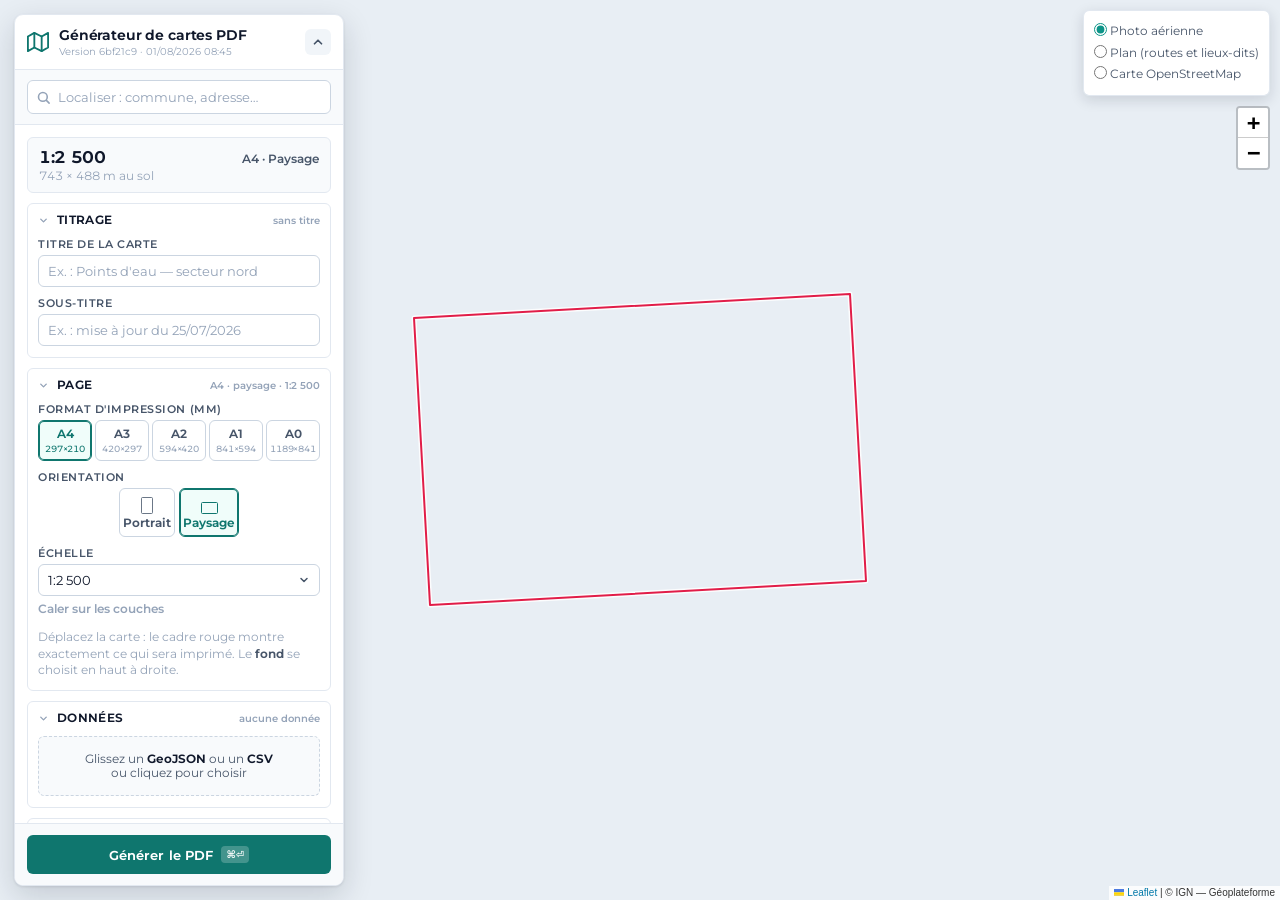
==== commit 0d0613f4: "feat(carte-pdf): mettre la démo à jour (habillage refondu, noms de voies) La page était restée à la " ====
--- a/carte-pdf/index.html
+++ b/carte-pdf/index.html
@@ -982,7 +982,11 @@
    toujours la même, seule la taille change, et un pictogramme ne peut pas la dire honnêtement (à
    l'échelle réelle, A4 ferait 7 px pour 20 px à A0). Les millimètres, eux, se lisent. Pour le sens,
    la vignette est parlante : c'est une forme, pas une taille. */
-.segments { display: flex; gap: 4px; }
+/* Le groupe Portrait/Paysage ne porte que deux boutons : aligné à gauche, il laissait
+   un vide à droite qui déséquilibrait le volet. Les formats, eux, sont une grille pleine
+   largeur et n'ont rien à centrer. */
+.segments { display: flex; gap: 4px; justify-content: center; }
+.segments--formats { justify-content: stretch; }
 .segments--formats { display: grid; grid-template-columns: repeat(5, 1fr); gap: 3px; }
 .segment {
   font: inherit; font-size: var(--t-petit); font-weight: 650; color: var(--texte-doux);
@@ -1195,7 +1199,7 @@
       <svg width="22" height="22" viewBox="0 0 24 24" fill="none" stroke="currentColor" stroke-width="2" stroke-linecap="round" stroke-linejoin="round"><polygon points="1 6 1 22 8 18 16 22 23 18 23 2 16 6 8 2 1 6"></polygon><line x1="8" y1="2" x2="8" y2="18"></line><line x1="16" y1="6" x2="16" y2="22"></line></svg>
       <div class="identite">
         <h1>Générateur de cartes PDF</h1>
-        <p class="version">Version <span id="version">592cf10 · 31/07/2026 08:55</span></p>
+        <p class="version">Version <span id="version">6bf21c9 · 01/08/2026 08:45</span></p>
       </div>
       <button class="icone-bouton" id="replier" type="button" title="Réduire le panneau" aria-label="Réduire le panneau">
         <svg width="14" height="14" viewBox="0 0 24 24" fill="none" stroke="currentColor" stroke-width="3" stroke-linecap="round" stroke-linejoin="round"><polyline points="18 15 12 9 6 15"></polyline></svg>
@@ -1255,12 +1259,12 @@
             <select id="papier" hidden><option selected>A4</option><option>A3</option><option>A2</option><option>A1</option><option>A0</option></select>
           </div>
           <div class="champ">
-            <span class="etiquette">Sens</span>
+            <span class="etiquette">Orientation</span>
             <select id="orientation" hidden><option value="portrait">Portrait</option><option value="paysage" selected>Paysage</option></select>
           </div>
           <div class="champ">
             <label for="echelle">Échelle</label>
-            <input id="echelle" type="number" min="1" step="100" value="2000">
+            <input id="echelle" type="number" min="1" step="100" value="2500">
             <button class="lien-action" id="caler" type="button" disabled
                     title="Choisir la plus grande échelle normalisée qui fait tenir les couches">
               Caler sur les couches
@@ -1297,21 +1301,18 @@
             <select id="modele"></select>
           </div>
           <div class="champ">
-            <label for="carroyage">Coordonnées Lambert 93</label>
-            <select id="carroyage">
-              <option value="amorces" selected>Amorces sur les bords</option>
-              <option value="grille">Quadrillage complet</option>
-              <option value="aucun">Aucune</option>
+            <label for="secteurs">Quadrillage de repérage</label>
+            <select id="secteurs">
+              <option value="aucun" selected>Aucun</option>
+              <option value="lettres">Cases A1, A2, A3…</option>
             </select>
+            <span class="aide aide--serree">Découpe la carte en cases nommées, pour se repérer à la
+              voix : « c'est en A3 ».</span>
           </div>
           <div class="champ">
-            <label for="secteurs">Secteurs (« le feu est en C4 »)</label>
-            <select id="secteurs">
-              <option value="aucun" selected>Aucun</option>
-              <option value="lettres">Lettres et chiffres (A1, B2…)</option>
-            </select>
-            <span class="aide aide--serree">Quadrillage de repérage à la voix, pour une
-              intervention. Indépendant des coordonnées.</span>
+            <label class="toggle"><input type="checkbox" id="voies"> Noms de voies sur le fond</label>
+            <span class="aide aide--serree">Utile sur la photo aérienne, qui ne dit rien d'elle-même.
+              Les noms viennent de la BD TOPO de l'IGN.</span>
           </div>
           <div class="champ">
             <label for="sources">Sources des données</label>
@@ -1804,15 +1805,29 @@
   const SECTEUR_CIBLE_MM = 42.0;
   const SECTEURS = ["aucun", "lettres"];
 
-  const OPACITE_ENCART = 0.88;
-  const OPACITE_CADRE = 0.96;   // le cadre de carroyage porte des chiffres : presque opaque
+  // L'habillage se pose à même la carte : plus d'encart blanc, plus de bandes de carroyage. Les
+  // textes sont blancs et cernés de sombre — voir habillage.py, qui explique pourquoi l'inverse
+  // (noir cerné de blanc) ne tient pas sur une ortho d'eau profonde.
+  // Le cerne se calcule sur la taille du texte (voir habillage.py) : fixe, il noie un libellé de
+  // 6 pt tout en restant juste sur un titre.
+  const HALO_RATIO = 0.16;
+  const HALO_MINI = 0.25;
+  const HALO_MAXI = 0.70;
+  const HALO_FORME = 0.9;    // mm — cerne d'un trait ou d'une forme
 
   // Séparations de secteurs, en mm — voir habillage.py, mêmes valeurs.
   const TRAIT_SECTEUR_BLANC = 0.5;
   const TRAIT_SECTEUR_NOIR = 0.22;
   const TIRET_SECTEUR = [1.8, 1.1];
-  const FILET_ENCART = 0.4;   // mm — voir habillage.py : sans filet, un encart se perd sur l'ortho
   const N_SEGMENTS_BARRE = 4;
+  const FILET_BANDEAU = 0.6;   // mm — la lisière entre le bandeau et la carte
+
+  // Ombre de pied : un dégradé sombre du bord bas vers le haut, sous les mentions. Voir
+  // habillage.py — un texte cerné ne tient pas sur du sable en plein soleil, et un cartouche mange
+  // la carte. jsPDF n'a pas de dégradé : on empile des bandes.
+  const OMBRE_PIED_H = 26.0;
+  const OMBRE_PIED_ALPHA = 0.58;
+  const N_BANDES_OMBRE = 24;
 
   // Désencombrement des étiquettes : on garde la première, on écarte celles qui chevauchent une
   // étiquette déjà posée. Aucun déplacement automatique — il éloignerait l'étiquette de son objet.
@@ -1830,8 +1845,9 @@
     osm: "Fond : © les contributeurs OpenStreetMap (ODbL)",
   };
 
-  const GRIS_TEXTE = [107, 114, 128];  // theme.GRIS_TEXTE #6b7280
   const NOIR = [0, 0, 0];
+  const ENCRE_HABILLAGE = [255, 255, 255];   // theme.BLANC — l'encre de l'habillage
+  const CERNE_HABILLAGE = [17, 21, 26];      // #11151A — son cerne
   const BLANC = [255, 255, 255];
 
   function dimsPapier(papier, orientation) {
@@ -1844,8 +1860,10 @@
    * Fond perdu : la carte va d'un bord à l'autre et le reste se pose dessus. Voir geometrie.py.
    */
   function cadreCarte(papier, orientation, gabarit) {
+    // La feuille moins la bande du bandeau : il est opaque, il ne doit pas manger la carte. En
+    // jsPDF y descend, donc le cadre commence **sous** le bandeau. Jumeau de geometrie.cadre_carte.
     const [pw, ph] = dimsPapier(papier, orientation);
-    return { x0: 0, y0: 0, largeur: pw, hauteur: ph };
+    return { x0: 0, y0: gabarit.bandeau_h, largeur: pw, hauteur: ph - gabarit.bandeau_h };
   }
 
   /** Zone sûre : ce que l'imprimante ne rognera pas. Le texte n'en sort pas. */
@@ -1860,10 +1878,10 @@
   /** Zone des encarts : zone sûre moins les bandes du bandeau (haut) et du pied (bas). */
   function zoneHabillage(papier, orientation, gabarit) {
     const s = zoneSure(papier, orientation, gabarit);
-    return {
-      x0: s.x0, y0: s.y0 + gabarit.bandeau_h,          // y descend : le bandeau est en haut
-      largeur: s.largeur, hauteur: s.hauteur - gabarit.bandeau_h - gabarit.pied_h,
-    };
+    // Le bandeau n'est plus retranché : la carte s'arrête déjà sous lui. Seul le pied l'est, qui
+    // se pose bien sur la carte. `y0` descend jusqu'au bas du bandeau si la marge est plus courte.
+    const y0 = Math.max(s.y0, gabarit.bandeau_h);
+    return { x0: s.x0, y0, largeur: s.largeur, hauteur: s.y0 + s.hauteur - gabarit.pied_h - y0 };
   }
 
   /** Épaisseur du cadre de carroyage (mm) : lane des coordonnées + lane des secteurs. */
@@ -2005,46 +2023,95 @@
 
   function opacite(doc, a, fn) {
     doc.saveGraphicsState();
-    doc.setGState(new doc.GState({ opacity: a }));
-    fn();
-    doc.restoreGraphicsState();
-  }
-
-  /** Fond blanc translucide + filet d'un encart posé sur la carte (équivalent de habillage._encart). */
-  function encart(doc, x, y, largeur, hauteur) {
-    opacite(doc, OPACITE_ENCART, () => {
-      doc.setFillColor(...BLANC);
-      doc.rect(x, y, largeur, hauteur, "F");
-    });
-    doc.setDrawColor(...GRIS_TEXTE);
-    doc.setLineWidth(FILET_ENCART / 2);   // jsPDF trace centré sur le tracé : demi-épaisseur
-    doc.rect(x, y, largeur, hauteur, "S");
+    try {
+      doc.setGState(new doc.GState({ opacity: a }));
+      fn();
+    } finally {
+      // `finally` : l'état doit être relâché même si le dessin lève. Sans lui, un `q` reste ouvert
+      // et **tout ce qui suit hérite de l'opacité** — un habillage à 2 % est invisible, et rien ne
+      // le signale.
+      doc.restoreGraphicsState();
+    }
+  }
+
+  /** Remet le contexte graphique à neuf : opacité pleine, trait plein, pas de tireté.
+   *
+   * Posé avant chaque élément d'habillage. Le PDF est une machine à états : il a suffi d'un `q`
+   * sans `Q` quelque part en amont (mesuré le 01/08/2026 : 30 contre 29) pour que la barre
+   * d'échelle, la flèche nord et les sources sortent à l'opacité d'une bande de dégradé — dessinées,
+   * comptées dans le fichier, et invisibles. Plutôt que de traquer l'état fautif, on rend chaque
+   * élément indifférent à ce qui précède.
+   */
+  function etatNeuf(doc) {
+    doc.setGState(new doc.GState({ opacity: 1 }));
+    doc.setLineDashPattern([], 0);
+  }
+
+  /** Texte blanc cerné de sombre — le jumeau de habillage.halo_texte().
+   *
+   * Deux passes, et l'ordre compte : le cerne d'abord, le blanc par-dessus. jsPDF sait tracer et
+   * remplir en une fois (`fillThenStroke`), mais le trait passerait alors **au-dessus** du
+   * remplissage et rongerait l'intérieur des glyphes — à 0,55 mm sur du 7 pt, il n'en resterait
+   * rien. matplotlib empile dans l'autre sens, d'où ces deux appels.
+   */
+  function epaisseurHalo(taillePt) {
+    return Math.min(Math.max(HALO_RATIO * taillePt * MM_PAR_POINT, HALO_MINI), HALO_MAXI);
+  }
+
+  function texteCerne(doc, texte, x, y, options) {
+    const opts = options || {};
+    doc.setDrawColor(...CERNE_HABILLAGE);
+    // La taille courante du document : inutile de la passer partout, jsPDF la connaît déjà.
+    doc.setLineWidth(epaisseurHalo(doc.getFontSize()));
+    doc.text(texte, x, y, Object.assign({}, opts, { renderingMode: "stroke" }));
+    doc.setTextColor(...ENCRE_HABILLAGE);
+    doc.text(texte, x, y, Object.assign({}, opts, { renderingMode: "fill" }));
+  }
+
+  /** Trait blanc cerné de sombre : même principe, pour une amorce ou un segment de mire. */
+  function traitCerne(doc, x1, y1, x2, y2) {
+    doc.setLineDashPattern([], 0);
+    doc.setDrawColor(...CERNE_HABILLAGE); doc.setLineWidth(HALO_FORME);
+    doc.line(x1, y1, x2, y2);
+    doc.setDrawColor(...ENCRE_HABILLAGE); doc.setLineWidth(HALO_FORME / 3);
+    doc.line(x1, y1, x2, y2);
   }
 
   // ============ Éléments d'habillage ============
 
   /** Bandeau haut : aplat du modèle, logo à gauche (image déjà chargée), titre + sous-titre. */
   function bandeau(doc, m, papier, orientation, titre, sousTitre, police, logoImg) {
+    // Pleine largeur et collé au bord haut : voir habillage.py. Un bandeau à `marge` du bord
+    // laissait courir un liseré de photo au-dessus et sur ses côtés — un rectangle posé sur une
+    // image. Seul son texte respecte la zone sûre, parce que c'est lui qu'une imprimante rogne.
     const [pw] = dimsPapier(papier, orientation);
-    const largeur = pw - 2 * m.marge;
     doc.setFillColor(...hexRGB(m.bandeau));
-    doc.rect(m.marge, m.marge, largeur, m.bandeau_h, "F");
-
-    const retrait = 3.0;
-    let xTexte = m.marge + retrait;
+    doc.rect(0, 0, pw, m.bandeau_h, "F");
+
+    const retrait = Math.max(m.marge, 4.0);
+    let xTexte = retrait;
     if (logoImg) {
       const hLogo = m.bandeau_h * 0.70;
       const wLogo = hLogo * (logoImg.width / logoImg.height);
-      doc.addImage(logoImg, "PNG", m.marge + retrait, m.marge + m.bandeau_h * 0.15, wLogo, hLogo);
-      xTexte = m.marge + retrait + wLogo + 4.0;
+      doc.addImage(logoImg, "PNG", retrait, m.bandeau_h * 0.15, wLogo, hLogo);
+      xTexte = retrait + wLogo + 4.0;
     }
-    const tailleTitre = m.bandeau_h / 22.0 * 17.0;
+    // Filet clair au pied du bandeau : y descend en jsPDF, il se pose donc à `bandeau_h` moins son
+    // épaisseur. Même mesure qu'en Python (FILET_BANDEAU).
+    const [rt, vt, bt] = hexRGB(m.texte);
+    opacite(doc, 0.30, () => {
+      doc.setFillColor(rt, vt, bt);
+      doc.rect(0, m.bandeau_h - FILET_BANDEAU, pw, FILET_BANDEAU, "F");
+    });
+    const tailleTitre = m.bandeau_h / 22.0 * 21.0;
     doc.setTextColor(...hexRGB(m.texte));
     doc.setFont(police, "bold"); doc.setFontSize(tailleTitre);
-    doc.text(titre || "", xTexte, m.marge + m.bandeau_h * 0.38, { baseline: "middle" });
+    // Sans sous-titre, le titre se centre sur la hauteur du bandeau au lieu de flotter au-dessus
+    // d'un vide (y descend en jsPDF, d'où 0,40 là où matplotlib écrit 0,60).
+    doc.text(titre || "", xTexte, m.bandeau_h * (sousTitre ? 0.38 : 0.5), { baseline: "middle" });
     if (sousTitre) {
-      doc.setFont(police, "normal"); doc.setFontSize(tailleTitre * 0.65);
-      doc.text(sousTitre, xTexte, m.marge + m.bandeau_h * 0.72, { baseline: "middle" });
+      doc.setFont(police, "normal"); doc.setFontSize(tailleTitre * 0.52);
+      opacite(doc, 0.70, () => doc.text(sousTitre, xTexte, m.bandeau_h * 0.74, { baseline: "middle" }));
     }
   }
 
@@ -2082,9 +2149,13 @@
     const intervalle = coordActif ? intervalleCarroyage(echelle) : 0;
     const [xs, ys] = coordActif ? lignesCarroyage(bbox, intervalle) : [[], []];
     if (mode === "grille") {
-      doc.setDrawColor(...GRIS_TEXTE); doc.setLineWidth(0.15);
-      xs.forEach((x) => { const mx = versX(x); if (mx >= gauche && mx <= droite) doc.line(mx, haut, mx, bas); });
-      ys.forEach((y) => { const my = versY(y); if (my >= haut && my <= bas) doc.line(gauche, my, droite, my); });
+      // Blanc translucide, comme l'encre de l'habillage : un quadrillage gris se perdait sur une
+      // ortho sombre et salissait un plan clair.
+      doc.setDrawColor(...ENCRE_HABILLAGE); doc.setLineWidth(0.15);
+      opacite(doc, 0.65, () => {
+        xs.forEach((x) => { const mx = versX(x); if (mx >= gauche && mx <= droite) doc.line(mx, haut, mx, bas); });
+        ys.forEach((y) => { const my = versY(y); if (my >= haut && my <= bas) doc.line(gauche, my, droite, my); });
+      });
     }
 
     // 2. Séparations de secteurs : trait blanc épais, tireté noir dessus. Un tireté seul se perd
@@ -2105,21 +2176,9 @@
       for (let j = 1; j < lignes; j++) trait(gauche, haut + j * pasY, droite, haut + j * pasY);
     }
 
-    // 3. Le cadre : quatre bandes entre la zone et la fenêtre, deux filets.
-    const bandes = [
-      [z.x0, z.y0, z.largeur, bande],                       // haut
-      [z.x0, bas, z.largeur, bande],                        // bas
-      [z.x0, haut, bande, fen.hauteur],                     // gauche
-      [droite, haut, bande, fen.hauteur],                   // droite
-    ];
-    doc.saveGraphicsState();
-    doc.setGState(new doc.GState({ opacity: OPACITE_CADRE }));
-    doc.setFillColor(...BLANC);
-    bandes.forEach(([x, y, l, h]) => doc.rect(x, y, l, h, "F"));
-    doc.restoreGraphicsState();
-    doc.setDrawColor(...GRIS_TEXTE); doc.setLineWidth(FILET_ENCART / 2);
-    doc.rect(fen.x0, fen.y0, fen.largeur, fen.hauteur, "S");
-    doc.rect(z.x0, z.y0, z.largeur, z.hauteur, "S");
+    // 3. Plus de cadre de bordure : les quatre bandes blanches et leurs filets ont été retirés le
+    // 2026-07-31 (voir habillage.py). Les libellés reviennent à même la carte, cernés. La réserve
+    // de place, elle, demeure — sans quoi la légende se poserait sur les coordonnées.
 
     // 4. Libellés de coordonnées, dans la lane extérieure. Un libellé qui ne tiendrait pas entier
     // est écarté plutôt que rogné : « 364 200 » coupé en « 4 200 » se lit comme une autre valeur.
@@ -2131,28 +2190,26 @@
       const cyBas = z.y0 + z.hauteur - mes.bande_coord / 2;
       const cxGauche = z.x0 + mes.bande_coord / 2;
       const cxDroite = z.x0 + z.largeur - mes.bande_coord / 2;
-      doc.setTextColor(...NOIR); doc.setFont(police, "normal"); doc.setFontSize(taille);
+      doc.setFont(police, "normal"); doc.setFontSize(taille);
       xs.forEach((x) => {
         const mx = versX(x), libelle = formatCoordonnee(x, intervalle);
         if (!tientDans(mx, libelle, taille, gauche, droite)) return;
-        doc.setDrawColor(...NOIR); doc.setLineWidth(0.3);
-        doc.line(mx, haut, mx, haut + amorce);
-        doc.line(mx, bas - amorce, mx, bas);
+        traitCerne(doc, mx, haut, mx, haut + amorce);
+        traitCerne(doc, mx, bas - amorce, mx, bas);
         [cyHaut, cyBas].forEach((cy) =>
-          doc.text(libelle, mx, cy + glyphe / 2, { align: "center" }));
+          texteCerne(doc, libelle, mx, cy + glyphe / 2, { align: "center" }));
       });
       ys.forEach((y) => {
         const my = versY(y), libelle = formatCoordonnee(y, intervalle);
         if (!tientDans(my, libelle, taille, haut, bas)) return;
-        doc.setDrawColor(...NOIR); doc.setLineWidth(0.3);
-        doc.line(gauche, my, gauche + amorce, my);
-        doc.line(droite - amorce, my, droite, my);
+        traitCerne(doc, gauche, my, gauche + amorce, my);
+        traitCerne(doc, droite - amorce, my, droite, my);
         // Texte tourné : jsPDF ancre en bas à droite du bloc et le fait courir vers le HAUT. On
         // ramène l'ancre d'une demi-largeur vers le bas pour le centrer sur sa ligne, et d'une
         // demi-hauteur de glyphe pour le centrer dans la lane.
         const demi = doc.getTextWidth(libelle) / 2;
         [cxGauche, cxDroite].forEach((cx) =>
-          doc.text(libelle, cx + glyphe / 2, my + demi, { angle: 90 }));
+          texteCerne(doc, libelle, cx + glyphe / 2, my + demi, { angle: 90 }));
       });
     }
 
@@ -2166,11 +2223,11 @@
       const cyBas = z.y0 + z.hauteur - dec - mes.bande_secteur / 2;
       const cxGauche = z.x0 + dec + mes.bande_secteur / 2;
       const cxDroite = z.x0 + z.largeur - dec - mes.bande_secteur / 2;
-      doc.setTextColor(...NOIR); doc.setFont(police, "bold"); doc.setFontSize(taille);
+      doc.setFont(police, "bold"); doc.setFontSize(taille);
       for (let i = 0; i < colonnes; i++) {
         const cx = gauche + (i + 0.5) * fen.largeur / colonnes;
         [cyHaut, cyBas].forEach((cy) =>
-          doc.text(libelleColonne(i), cx, cy + glyphe / 2, { align: "center" }));
+          texteCerne(doc, libelleColonne(i), cx, cy + glyphe / 2, { align: "center" }));
       }
       for (let j = 0; j < lignes; j++) {
         // Numérotation depuis le haut : en jsPDF, le haut est justement le petit y.
@@ -2178,7 +2235,7 @@
         const texte = String(j + 1);
         const demi = doc.getTextWidth(texte) / 2;
         [cxGauche, cxDroite].forEach((cx) =>
-          doc.text(texte, cx, cy + demi, { angle: 0, align: "center", baseline: "middle" }));
+          texteCerne(doc, texte, cx, cy + demi, { angle: 0, align: "center", baseline: "middle" }));
       }
       doc.setFont(police, "normal");
     }
@@ -2209,19 +2266,23 @@
     const bx = cadre.x0 + mes.retrait;
     const by = cadre.y0 + cadre.hauteur - mes.retrait - boiteH;   // y descend en jsPDF
 
-    encart(doc, bx, by, boiteL, boiteH);
+    // Le cerne porte la barre entière plutôt que chaque segment : posé segment par segment, il se
+    // serait glissé entre eux et aurait dilué l'alternance, qui fait toute la lisibilité.
+    doc.setDrawColor(...CERNE_HABILLAGE); doc.setLineWidth(HALO_FORME);
+    doc.rect(bx + margeLibelle, by + boiteH - 1.1 * f - mes.barre_hauteur, barreMM,
+      mes.barre_hauteur, "S");
     const xa = bx + margeLibelle;
     const yBarre = by + boiteH - 1.1 * f - mes.barre_hauteur;
     for (let i = 0; i < N_SEGMENTS_BARRE; i++) {
-      doc.setFillColor(...(i % 2 === 0 ? NOIR : BLANC));
-      doc.setDrawColor(...NOIR); doc.setLineWidth(0.2);
+      doc.setFillColor(...(i % 2 === 0 ? CERNE_HABILLAGE : ENCRE_HABILLAGE));
+      doc.setDrawColor(...CERNE_HABILLAGE); doc.setLineWidth(0.2);
       doc.rect(xa + i * barreMM / N_SEGMENTS_BARRE, yBarre, barreMM / N_SEGMENTS_BARRE,
         mes.barre_hauteur, "FD");
     }
-    doc.setTextColor(...NOIR); doc.setFont(police, "normal"); doc.setFontSize(mes.police_petite);
+    doc.setFont(police, "normal"); doc.setFontSize(mes.police_petite);
     const yTexte = yBarre - 0.6 * f;
-    doc.text("0", xa, yTexte, { align: "center" });
-    doc.text(formatDistance(longueurM), xa + barreMM, yTexte, { align: "center" });
+    texteCerne(doc, "0", xa, yTexte, { align: "center" });
+    texteCerne(doc, formatDistance(longueurM), xa + barreMM, yTexte, { align: "center" });
     return longueurM;
   }
 
@@ -2236,19 +2297,22 @@
     const bx = cadre.x0 + cadre.largeur - mes.retrait - boiteL;
     const by = cadre.y0 + mes.retrait;
 
-    encart(doc, bx, by, boiteL, boiteH);
     const cx = bx + boiteL / 2;
     const yBas = by + boiteH - hGrille - 1.4 * f;   // base de la flèche (au-dessus de « grille »)
     const yHaut = yBas - 2 * rayon;                 // pointe
-    doc.setFillColor(...NOIR);
+    // Flèche blanche cernée de sombre, comme les textes : « FD » remplit et trace en une passe,
+    // le trait débordant de moitié — sur une forme pleine, contrairement à un glyphe, il n'y a
+    // rien d'intérieur à ronger.
+    doc.setFillColor(...ENCRE_HABILLAGE);
+    doc.setDrawColor(...CERNE_HABILLAGE); doc.setLineWidth(HALO_FORME / 2);
     doc.lines([[-0.45 * rayon, 2 * rayon], [0.45 * rayon, -0.45 * rayon],
-               [0.45 * rayon, 0.45 * rayon]], cx, yHaut, [1, 1], "F", true);
-    doc.setTextColor(...NOIR); doc.setFont(police, "bold"); doc.setFontSize(mes.police_normale);
-    doc.text("N", cx, yHaut - 0.4 * f, { align: "center" });
-    doc.setTextColor(...GRIS_TEXTE); doc.setFont(police, "normal"); doc.setFontSize(tailleGrille);
+               [0.45 * rayon, 0.45 * rayon]], cx, yHaut, [1, 1], "FD", true);
+    doc.setFont(police, "bold"); doc.setFontSize(mes.police_normale);
+    texteCerne(doc, "N", cx, yHaut - 0.4 * f, { align: "center" });
+    doc.setFont(police, "normal"); doc.setFontSize(tailleGrille);
     // `baseline: "bottom"` et non la ligne de base par défaut : sinon la jambe du « g » descend
     // sous le bord de l'encart et le mot sort rogné. Équivaut au va="bottom" de matplotlib.
-    doc.text("grille", cx, by + boiteH, { align: "center", baseline: "bottom" });
+    texteCerne(doc, "grille", cx, by + boiteH, { align: "center", baseline: "bottom" });
   }
 
   /** Mire de contrôle de l'impression, en bas à droite. Retourne sa longueur nominale en mm. */
@@ -2260,14 +2324,12 @@
     const bx = cadre.x0 + cadre.largeur - mes.retrait - boiteL;
     const by = cadre.y0 + cadre.hauteur - mes.retrait - boiteH;
 
-    encart(doc, bx, by, boiteL, boiteH);
     const xa = bx + 3.0 * f, xb = xa + longueur, y = by + boiteH - 1.4 * f;
-    doc.setDrawColor(...NOIR); doc.setLineWidth(0.3);
-    doc.line(xa, y, xb, y);
-    for (const x of [xa, xb]) doc.line(x, y - 0.9 * f, x, y + 0.9 * f);
-    doc.setTextColor(...NOIR); doc.setFont(police, "normal"); doc.setFontSize(mes.police_petite);
+    traitCerne(doc, xa, y, xb, y);
+    for (const x of [xa, xb]) traitCerne(doc, x, y - 0.9 * f, x, y + 0.9 * f);
+    doc.setFont(police, "normal"); doc.setFontSize(mes.police_petite);
     // Libellé court : il doit tenir dans la boîte. La consigne complète est au pied de carte.
-    doc.text(longueur + " mm sur le papier", bx + boiteL / 2, y - 1.1 * f, { align: "center" });
+    texteCerne(doc, longueur + " mm sur le papier", bx + boiteL / 2, y - 1.1 * f, { align: "center" });
     return longueur;
   }
 
@@ -2279,14 +2341,15 @@
     const boiteL = 46 * f, boiteH = entrees.length * ligne + 2.4 * f;
     const bx = cadre.x0 + mes.retrait, by = cadre.y0 + mes.retrait;
 
-    encart(doc, bx, by, boiteL, boiteH);
     doc.setFont(police, "normal"); doc.setFontSize(mes.police_normale);
     entrees.forEach((e, i) => {
       const y = by + 1.2 * f + (i + 0.5) * ligne;
+      // La pastille est cernée elle aussi : sans cartouche, une couleur claire sur du sable ne se
+      // verrait plus.
       doc.setFillColor(...hexRGB(e.couleur));
-      doc.circle(bx + 3.0 * f, y, 1.3 * f, "F");
-      doc.setTextColor(30, 30, 30);
-      doc.text(String(e.nom), bx + 6.0 * f, y, { baseline: "middle" });
+      doc.setDrawColor(...CERNE_HABILLAGE); doc.setLineWidth(HALO_FORME / 3);
+      doc.circle(bx + 3.0 * f, y, 1.3 * f, "FD");
+      texteCerne(doc, String(e.nom), bx + 6.0 * f, y, { baseline: "middle" });
     });
   }
 
@@ -2299,25 +2362,38 @@
                 version) {
     const [pw, ph] = dimsPapier(papier, orientation);
     const fy = ph - m.marge - m.pied_h;
-    encart(doc, m.marge, fy, pw - 2 * m.marge, m.pied_h);
-    doc.setTextColor(...GRIS_TEXTE); doc.setFont(police, "normal"); doc.setFontSize(7.5);
+    // L'ombre part du bord physique de la feuille : bornée à la zone sûre, on verrait sa limite
+    // basse et elle se trahirait comme un rectangle.
+    const [ro, vo, bo] = CERNE_HABILLAGE;
+    for (let i = 0; i < N_BANDES_OMBRE; i++) {
+      const h = OMBRE_PIED_H / N_BANDES_OMBRE;
+      const alpha = OMBRE_PIED_ALPHA * (1 - i / N_BANDES_OMBRE);
+      opacite(doc, alpha, () => {
+        doc.setFillColor(ro, vo, bo);
+        doc.rect(0, ph - (i + 1) * h, pw, h + 0.05, "F");   // y descend : on remonte depuis le bas
+      });
+    }
+    doc.setFont(police, "normal"); doc.setFontSize(7.2);
     const ech = "1:" + grouperMilliers(echelle);   // jamais toLocaleString : voir grouperMilliers
-    doc.text(mentionSources(fond, sourcesSaisies) +
+    texteCerne(doc, mentionSources(fond, sourcesSaisies) +
       "\nProjection : Lambert 93 (RGF93 / EPSG:2154) · Échelle " + ech + " · " + MENTION_IMPRESSION,
-      m.marge + 2, fy + 4.5);
+      m.marge, fy + 4.5);
     // La version de l'outil, discrète mais présente : un PDF doit dire lui-même quel build l'a
     // produit, sans qu'on ait à demander à celui qui l'a fait.
     const droite = (auteur || "") + "\n" + date + (version ? "   ·   v" + version : "");
-    doc.text(droite, pw - m.marge - 2, fy + 4.5, { align: "right" });
+    texteCerne(doc, droite, pw - m.marge, fy + 4.5, { align: "right" });
   }
 
   global.Habillage = {
     FORMATS_DIN, MESURES_BASE, CADRE_REFERENCE, FACTEUR_MIN, FACTEUR_MAX, MM_PAR_POINT,
-    OPACITE_ENCART, FILET_ENCART, N_SEGMENTS_BARRE, MENTION_IMPRESSION,
+    HALO_RATIO, HALO_MINI, HALO_MAXI, HALO_FORME, ENCRE_HABILLAGE, CERNE_HABILLAGE,
+    epaisseurHalo, etatNeuf,
+    N_SEGMENTS_BARRE, FILET_BANDEAU, OMBRE_PIED_H, OMBRE_PIED_ALPHA, N_BANDES_OMBRE,
+    MENTION_IMPRESSION,
     ATTRIBUTIONS,
     LARGEUR_CARACTERE, MARGE_ETIQUETTE,
     ECHELLES_NORMALISEES, MARGE_CALAGE, CARROYAGE_CIBLE_MM, CARROYAGES,
-    SECTEUR_CIBLE_MM, SECTEURS, OPACITE_CADRE,
+    SECTEUR_CIBLE_MM, SECTEURS,
     TRAIT_SECTEUR_BLANC, TRAIT_SECTEUR_NOIR, TIRET_SECTEUR,
     epaisseurBande, retrecir, grilleSecteurs, libelleColonne, tientDans,
     dimsPapier, cadreCarte, zoneSure, zoneHabillage, facteurHabillage, longueurMire,
@@ -2325,7 +2401,7 @@
     distanceRonde, formatDistance, hexRGB, mentionSources, grouperMilliers,
     echellePourEmprise, intervalleCarroyage, lignesCarroyage, formatCoordonnee,
     boiteEtiquette, desencombrer,
-    encart, bandeau, carroyage, barreEchelle, flecheNord, mireImpression, legende, pied,
+    texteCerne, traitCerne, bandeau, carroyage, barreEchelle, flecheNord, mireImpression, legende, pied,
   };
 })(typeof globalThis !== "undefined" ? globalThis : this);
 </script>
@@ -2779,6 +2855,120 @@
   };
 })(typeof globalThis !== "undefined" ? globalThis : this);
 </script>
+  <script>/* Noms de voies posés sur le fond — le jumeau de src/voies.py.
+ *
+ * Une ortho est muette : on y reconnaît des toitures, pas la rue où envoyer une équipe. L'IGN ne
+ * sert aucune couche raster d'étiquettes seules (le Plan IGN est opaque, `TRANSPORTNETWORKS.ROADS`
+ * rend une image vide à grande échelle, mesuré le 31/07/2026). On interroge donc le **WFS BD TOPO**
+ * et on dessine les noms en vecteur — ce qui vaut mieux : le texte reste net à tout format et suit
+ * sa voie.
+ *
+ * Ce module compose l'URL et interprète la réponse. Aucun DOM, aucun réseau, aucune dépendance :
+ * testable sous Node, comme habillage.js et recherche.js. Le `fetch` vit dans picker.js.
+ */
+
+(function (global) {
+  "use strict";
+
+  const WFS = "https://data.geopf.fr/wfs/ows";
+  const COUCHE = "BDTOPO_V3:troncon_de_route";
+
+  // Le nom de la BAN d'abord — « Avenue du Général de Gaulle » — puis le nom collaboratif, qui est
+  // abrégé (« AV DU GENERAL DE GAULLE »). Sur une carte lue dans l'urgence, l'abréviation coûte une
+  // hésitation ; mieux vaut l'abrégé que rien.
+  const CHAMPS_NOM = ["nom_voie_ban_gauche", "nom_voie_ban_droite",
+                      "nom_collaboratif_gauche", "nom_collaboratif_droite"];
+
+  const MAX_TRONCONS = 800;
+  const LONGUEUR_MINI_MM = 18.0;   // sous cette longueur de papier, le nom déborde de sa voie
+
+  function urlVoies(bbox, limite) {
+    const [xmin, ymin, xmax, ymax] = bbox;
+    const p = new URLSearchParams({
+      SERVICE: "WFS", VERSION: "2.0.0", REQUEST: "GetFeature",
+      TYPENAMES: COUCHE, SRSNAME: "EPSG:2154",
+      BBOX: `${xmin.toFixed(1)},${ymin.toFixed(1)},${xmax.toFixed(1)},${ymax.toFixed(1)},EPSG:2154`,
+      COUNT: String(limite || MAX_TRONCONS), OUTPUTFORMAT: "application/json",
+    });
+    return WFS + "?" + p.toString();
+  }
+
+  function nomDe(proprietes) {
+    const p = proprietes || {};
+    for (const champ of CHAMPS_NOM) {
+      const v = p[champ];
+      if (v && String(v).trim()) return String(v).trim();
+    }
+    return "";
+  }
+
+  function lignesDe(geometrie) {
+    const g = geometrie || {};
+    const co = g.coordinates || [];
+    if (g.type === "LineString") return [co.map((c) => [Number(c[0]), Number(c[1])])];
+    if (g.type === "MultiLineString") return co.map((l) => l.map((c) => [Number(c[0]), Number(c[1])]));
+    return [];
+  }
+
+  function longueur(points) {
+    let total = 0;
+    for (let i = 0; i < points.length - 1; i++) {
+      total += Math.hypot(points[i + 1][0] - points[i][0], points[i + 1][1] - points[i][1]);
+    }
+    return total;
+  }
+
+  /** (x, y, angle°) au milieu de la voie. L'angle est ramené dans [-90, 90] : un nom de rue se lit
+   *  de gauche à droite, quel que soit le sens de numérisation du tronçon. */
+  function ancrage(points) {
+    const cible = longueur(points) / 2;
+    let parcouru = 0;
+    for (let i = 0; i < points.length - 1; i++) {
+      const [x1, y1] = points[i], [x2, y2] = points[i + 1];
+      const segment = Math.hypot(x2 - x1, y2 - y1);
+      if (parcouru + segment >= cible && segment > 0) {
+        const t = (cible - parcouru) / segment;
+        let angle = Math.atan2(y2 - y1, x2 - x1) * 180 / Math.PI;
+        if (angle > 90) angle -= 180;
+        else if (angle < -90) angle += 180;
+        return [x1 + t * (x2 - x1), y1 + t * (y2 - y1), angle];
+      }
+      parcouru += segment;
+    }
+    return [points[0][0], points[0][1], 0];
+  }
+
+  /** GeoJSON du WFS → voies nommées, **une par nom**, la plus longue l'emportant.
+   *
+   * La BD TOPO découpe une avenue en tronçons de quelques dizaines de mètres : les étiqueter toutes
+   * écrirait « Boulevard de la Plage » huit fois sur trois centimètres de papier.
+   */
+  function interpreter(reponse, echelle) {
+    const parNom = new Map();
+    const objets = (reponse && reponse.features) || [];
+    objets.forEach((objet) => {
+      const nom = nomDe(objet && objet.properties);
+      if (!nom) return;
+      lignesDe(objet && objet.geometry).forEach((points) => {
+        if (points.length < 2) return;
+        const connue = parNom.get(nom);
+        if (!connue || longueur(points) > longueur(connue.points)) parNom.set(nom, { nom, points });
+      });
+    });
+    const miniM = LONGUEUR_MINI_MM / 1000 * echelle;
+    return [...parNom.values()]
+      .filter((v) => longueur(v.points) >= miniM)
+      // Les plus longues d'abord : c'est l'ordre de priorité du désencombrement, et une avenue
+      // mérite son nom plus qu'une impasse.
+      .sort((a, b) => longueur(b.points) - longueur(a.points));
+  }
+
+  global.Voies = {
+    WFS, COUCHE, CHAMPS_NOM, MAX_TRONCONS, LONGUEUR_MINI_MM,
+    urlVoies, nomDe, lignesDe, longueur, ancrage, interpreter,
+  };
+})(typeof globalThis !== "undefined" ? globalThis : this);
+</script>
   <script>/* Générateur de cartes PDF — pilotage de l'interface. La charte vit dans les modèles, l'habillage
  * dans `habillage.js`.
  *
@@ -2794,9 +2984,9 @@
 (function () {
   "use strict";
 
-  const TEMPLATES = [{"id": "generique", "nom": "Générique (sans marque)", "bandeau": "#334155", "texte": "#ffffff", "logo": "", "marge": 6, "bandeau_h": 20, "pied_h": 14, "sources": "", "auteur": "", "palette": ["#0072B2", "#E69F00", "#009E73", "#CC79A7", "#D55E00", "#56B4E9", "#F0E442", "#000000", "#0072B2", "#E69F00"]}];
+  const TEMPLATES = [{"id": "generique", "nom": "Générique (sans marque)", "bandeau": "#171B21", "texte": "#ffffff", "logo": "", "marge": 6, "bandeau_h": 15, "pied_h": 10, "sources": "", "auteur": "", "palette": ["#0072B2", "#E69F00", "#009E73", "#CC79A7", "#D55E00", "#56B4E9", "#F0E442", "#000000", "#0072B2", "#E69F00"]}];
   const MODELE_DEFAUT = "generique";
-  const VERSION = "592cf10";
+  const VERSION = "6bf21c9";
   const H = window.Habillage;
 
   // Trace d'ouverture : si un moteur manque à l'appel, on le voit dans la console avant même
@@ -2811,6 +3001,12 @@
     "+ellps=GRS80 +towgs84=0,0,0,0,0,0,0 +units=m +no_defs");
 
   const el = (id) => document.getElementById(id);
+
+  // Les coordonnées Lambert 93 ne sont plus proposées : sur une carte de terrain, une grille de
+  // chiffres à six positions parle à un géomaticien et à personne d'autre. Le moteur sait toujours
+  // les dessiner — le rendu Python garde l'option — mais l'outil ne les propose plus, et c'est le
+  // quadrillage de repérage (cases A1, A2…) qui tient ce rôle.
+  const CARROYAGE = "aucun";
   function modele() { return TEMPLATES.find((t) => t.id === el("modele").value) || TEMPLATES[0]; }
   function cadre() { return H.cadreCarte(el("papier").value, el("orientation").value, modele()); }
   function echelleCourante() { return Math.max(1, parseFloat(el("echelle").value) || 1000); }
@@ -2906,13 +3102,20 @@
   const WMTS = "https://data.geopf.fr/wmts?SERVICE=WMTS&REQUEST=GetTile&VERSION=1.0.0" +
     "&STYLE=normal&TILEMATRIXSET=PM&TILEMATRIX={z}&TILEROW={y}&TILECOL={x}&LAYER=";
   const IGN = "© IGN — Géoplateforme";
+  // `maxNativeZoom` = dernier niveau que le service sert réellement ; `maxZoom` = jusqu'où la carte
+  // se laisse zoomer. Les distinguer est ce qui évite l'écran vide : au-delà du niveau natif,
+  // Leaflet ré-échantillonne la dernière dalle disponible — l'image devient floue, mais elle reste.
+  // Sans cette distinction, l'ortho était annoncée jusqu'à 21 alors qu'elle s'arrête à 19 (mesuré
+  // sur les capabilities du service, 31/07/2026) : deux crans de zoom rendaient une page blanche.
+  // Le Plan, lui, était bridé à 19 alors qu'il monte à 20 — un cran de détail perdu pour rien.
+  const ZOOM_MAX = 21;
   const fonds = {
     ortho: L.tileLayer(WMTS + "ORTHOIMAGERY.ORTHOPHOTOS&FORMAT=image/jpeg",
-      { maxZoom: 21, attribution: IGN }),
+      { maxZoom: ZOOM_MAX, maxNativeZoom: 19, attribution: IGN }),
     plan: L.tileLayer(WMTS + "GEOGRAPHICALGRIDSYSTEMS.PLANIGNV2&FORMAT=image/png",
-      { maxZoom: 19, attribution: IGN }),
+      { maxZoom: ZOOM_MAX, maxNativeZoom: 20, attribution: IGN }),
     osm: L.tileLayer("https://tile.openstreetmap.org/{z}/{x}/{y}.png",
-      { maxZoom: 19, attribution: "© les contributeurs OpenStreetMap" }),
+      { maxZoom: ZOOM_MAX, maxNativeZoom: 19, attribution: "© les contributeurs OpenStreetMap" }),
   };
   const NOMS_FONDS = {
     "Photo aérienne": fonds.ortho,
@@ -3220,7 +3423,7 @@
   el("modele").addEventListener("change", prefixerDepuisModele);
   prefixerDepuisModele();
 
-  ["papier", "orientation", "echelle", "modele", "carroyage", "secteurs"].forEach(
+  ["papier", "orientation", "echelle", "modele", "secteurs"].forEach(
     (id) => el(id).addEventListener("input", rafraichir));
   map.on("move", rafraichir);
 
@@ -3630,6 +3833,51 @@
     }
   }
 
+  /** Noms de voies (WFS BD TOPO), posés le long de leur voie et désencombrés.
+   *
+   * **Noir cerné de blanc**, à la différence de l'habillage, qui est blanc cerné de sombre : une
+   * voie passe sur du bâti, du bitume ou du sable, jamais sur l'eau profonde — le seul fond qui
+   * mettait le noir en échec. C'est la convention des cartes de ville, et ça distingue au premier
+   * coup d'œil la donnée de l'habillage.
+   */
+  async function dessinerNomsDeVoies(doc, bbox, rect, mes, echelle) {
+    const reponse = await fetch(window.Voies.urlVoies(bbox));
+    if (!reponse.ok) throw new Error("WFS " + reponse.status);
+    const trouvees = window.Voies.interpreter(await reponse.json(), echelle);
+    const taille = mes.police_petite;
+    const candidats = [];
+    trouvees.forEach((voie) => {
+      const [x, y, angle] = window.Voies.ancrage(voie.points);
+      // Un nom dont l'ancre est trop près du bord sortirait de la feuille : on l'écarte plutôt que
+      // de le laisser rogné, comme les libellés de coordonnées.
+      const demi = voie.nom.length * taille * H.LARGEUR_CARACTERE * H.MM_PAR_POINT / 2;
+      const margeSol = demi / 1000 * echelle;
+      if (x < bbox[0] + margeSol || x > bbox[2] - margeSol) return;
+      const [mx, my] = xyMM(x, y, bbox, rect);
+      candidats.push({ mx, my, nom: voie.nom, angle });
+    });
+    // `desencombrer` attend des objets {x, y, texte} : lui passer des tableaux rendait des
+    // coordonnées `undefined`, donc des boîtes NaN — et 13 étiquettes écartées sur 14.
+    const gardees = H.desencombrer(
+      candidats.map((c) => ({ x: c.mx, y: c.my, texte: c.nom })), taille);
+    doc.setFont(police_voies(doc), "normal");
+    doc.setFontSize(taille);
+    doc.setLineWidth(H.epaisseurHalo(taille));
+    gardees.forEach((rang) => {
+      const c = candidats[rang];
+      // Deux passes, halo blanc puis encre noire : voir Habillage.texteCerne. Un `renderingMode`
+      // inconnu est ignoré sans rien dire, et le nom sort sans halo — invisible sur du bitume.
+      // jsPDF compte les angles dans l'autre sens que le monde réel (y descend) : d'où le signe.
+      const pose = { align: "center", baseline: "middle", angle: -c.angle };
+      doc.setDrawColor(255, 255, 255); doc.setTextColor(255, 255, 255);
+      doc.text(c.nom, c.mx, c.my, Object.assign({}, pose, { renderingMode: "stroke" }));
+      doc.setTextColor(20, 20, 20);
+      doc.text(c.nom, c.mx, c.my, Object.assign({}, pose, { renderingMode: "fill" }));
+    });
+    return { posees: gardees.length, ecartees: candidats.length - gardees.length };
+  }
+  function police_voies(doc) { return doc.getFont().fontName; }
+
   function dessinerCouches(doc, bbox, rect, mes) {
     // Étiquettes collectées d'abord, posées ensuite : le désencombrement a besoin de les voir
     // toutes pour écarter celles qui se chevauchent (même règle que habillage.py).
@@ -3733,12 +3981,12 @@
       const mes = H.mesuresHabillage(rect);
       // Le cadre de carroyage occupe le pourtour de la zone : les encarts vivent à l'intérieur,
       // sinon la légende se poserait sur les libellés de coordonnées et les masquerait.
-      const carro = el("carroyage").value, secteurs = el("secteurs").value;
+      const carro = CARROYAGE, secteurs = el("secteurs").value;
       const zoneEncarts = H.retrecir(zone, H.epaisseurBande(mes, carro, secteurs));
       const bbox = dernierBbox;
 
       statut("Téléchargement du fond IGN…", "travail");
-      let ecartees = 0, fondEchoue = "";
+      let ecartees = 0, fondEchoue = "", voiesEchouees = "";
       doc.saveGraphicsState();
       try {
         doc.rect(rect.x0, rect.y0, rect.largeur, rect.hauteur); doc.clip(); doc.discardPath();
@@ -3757,6 +4005,17 @@
           doc.setFillColor(236, 236, 232);
           doc.rect(rect.x0, rect.y0, rect.largeur, rect.hauteur, "F");
         }
+        if (el("voies").checked) {
+          try {
+            statut("Noms de voies…", "travail");
+            const bilan = await dessinerNomsDeVoies(doc, bbox, rect, mes, echelle);
+            console.info("noms de voies", bilan);
+          } catch (e) {
+            // Un service muet ne doit pas emporter la carte : elle sort sans les noms, et le dit.
+            voiesEchouees = e.message || "cause inconnue";
+            console.error("noms de voies indisponibles", e);
+          }
+        }
         ecartees = dessinerCouches(doc, bbox, rect, mes);
       } finally {
         // `finally` : le découpage doit être relâché quoi qu'il arrive. Sans ça, tout l'habillage
@@ -3775,7 +4034,10 @@
       // sort, incomplet, sans rien dire.
       const rates = [];
       const poser = (nom, fn) => {
-        try { fn(); } catch (e) { rates.push(nom); console.error("habillage — " + nom, e); }
+        try {
+          H.etatNeuf(doc);   // aucun élément n'hérite de l'opacité ou du tireté du précédent
+          fn();
+        } catch (e) { rates.push(nom); console.error("habillage — " + nom, e); }
       };
       poser("repères de position", () =>
         H.carroyage(doc, rect, bbox, echelle, police, mes, carro, zone, secteurs));
@@ -3805,6 +4067,7 @@
       doc.save(nom + ".pdf");
       const soucis = [];
       if (fondEchoue) soucis.push("fond de carte indisponible (" + fondEchoue + ")");
+      if (voiesEchouees) soucis.push("noms de voies indisponibles (" + voiesEchouees + ")");
       if (rates.length) soucis.push(rates.join(", ") + " non dessiné(s)");
       if (soucis.length) {
         statut("PDF téléchargé, mais incomplet — " + soucis.join(" ; ") +
@@ -3843,7 +4106,8 @@
       `titre: ${q(el("titre").value)}\nsous_titre: ${q(el("sous_titre").value)}\n` +
       `sources: ${q(el("sources").value)}\nauteur: ${q(el("auteur").value)}\n` +
       `fond: ${fondCourant()}\n` +
-      `carroyage: ${el("carroyage").value}\nsecteurs: ${el("secteurs").value}\n`;
+      `carroyage: ${CARROYAGE}\nsecteurs: ${el("secteurs").value}\n` +
+      `voies: ${el("voies").checked}\n`;
     const a = document.createElement("a");
     a.href = URL.createObjectURL(new Blob([yaml], { type: "text/yaml" }));
     a.download = "definition.yaml"; a.click(); URL.revokeObjectURL(a.href);
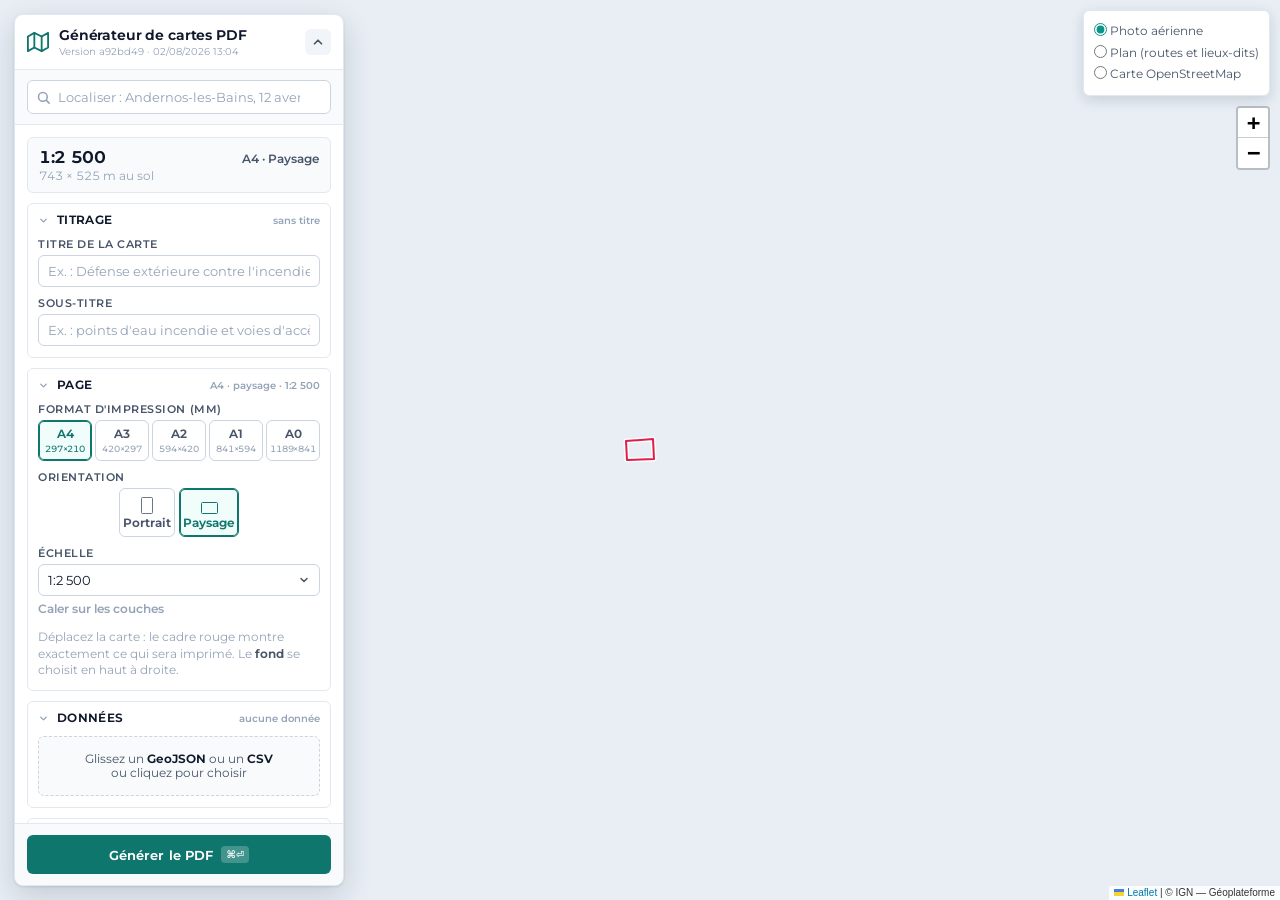
==== commit ce4563fc: "feat(carte-pdf): mettre la démo à jour (rendu Acrobat, titrage par format) Le PDF s'affiche enfin da" ====
--- a/carte-pdf/index.html
+++ b/carte-pdf/index.html
@@ -6,11 +6,21 @@
   l'utilisateur restent dans son navigateur. Les seuls appels réseau sont le fond de carte
   (data.geopf.fr, IGN) et le géocodeur BAN (data.geopf.fr/geocodage) pour l'adresse tapée.
 
-  Bibliothèques tierces incluses telles quelles, avec leurs mentions de licence :
+  Bibliothèques tierces incluses, avec leurs mentions de licence :
     Leaflet 1.9.4          BSD-2-Clause   © Vladimir Agafonkin, CloudMade
     proj4js 2.11.0         MIT
-    jsPDF 2.5.2            MIT            © James Hall et contributeurs
+    jsPDF 2.5.2            MIT            © James Hall et contributeurs — MODIFIÉ, voir ci-dessous
     Montserrat (Google Fonts v31)         SIL Open Font License 1.1
+
+  jsPDF porte deux correctifs locaux, sans lesquels Adobe Acrobat n'affiche aucun texte de la
+  carte (les autres lecteurs, plus tolérants, n'en montraient rien) :
+    · /CIDSystemInfo écrivait « /Ordering (Identity-H) », le nom de l'encodage à la place de
+      l'ordering, qui vaut « Identity » ;
+    · aucun tag de sous-ensemble n'était émis, si bien que deux graisses d'une même police
+      portaient le même nom — la spec PDF 32000-1 §9.6.4 impose six majuscules et un « + »,
+      distincts pour chaque sous-ensemble du fichier.
+  La licence MIT autorise la modification ; elle est signalée ici parce qu'un utilisateur qui
+  reprendrait ce jsPDF doit savoir qu'il n'est pas celui d'amont.
 -->
 <html lang="fr">
 <head>
@@ -1169,6 +1179,12 @@
     border-left: 0; border-right: 0; border-bottom: 0;
   }
 }
+
+/* Un réglage sans objet doit se voir sans disparaître : les noms de voies n'ont de sens que sur la
+   photo aérienne (le Plan IGN et OSM portent déjà les leurs). Grisé plutôt que masqué — une option
+   qui s'évapore laisse croire à un bug, une option grisée dit qu'elle existe et pourquoi. */
+.champ--inactif { opacity: .45; }
+.champ--inactif .toggle { cursor: not-allowed; }
 </style>
 </head>
 <body>
@@ -1199,7 +1215,7 @@
       <svg width="22" height="22" viewBox="0 0 24 24" fill="none" stroke="currentColor" stroke-width="2" stroke-linecap="round" stroke-linejoin="round"><polygon points="1 6 1 22 8 18 16 22 23 18 23 2 16 6 8 2 1 6"></polygon><line x1="8" y1="2" x2="8" y2="18"></line><line x1="16" y1="6" x2="16" y2="22"></line></svg>
       <div class="identite">
         <h1>Générateur de cartes PDF</h1>
-        <p class="version">Version <span id="version">6bf21c9 · 01/08/2026 08:45</span></p>
+        <p class="version">Version <span id="version">a92bd49 · 02/08/2026 13:04</span></p>
       </div>
       <button class="icone-bouton" id="replier" type="button" title="Réduire le panneau" aria-label="Réduire le panneau">
         <svg width="14" height="14" viewBox="0 0 24 24" fill="none" stroke="currentColor" stroke-width="3" stroke-linecap="round" stroke-linejoin="round"><polyline points="18 15 12 9 6 15"></polyline></svg>
@@ -1215,7 +1231,7 @@
         <input id="recherche" type="text" autocomplete="off" spellcheck="false"
                role="combobox" aria-expanded="false" aria-controls="resultats" aria-autocomplete="list"
                aria-label="Localiser une adresse ou une commune"
-               placeholder="Localiser : commune, adresse…">
+               placeholder="Localiser : Andernos-les-Bains, 12 avenue de la Plage…">
         <button class="recherche__vider" id="recherche_vider" type="button" hidden
                 title="Effacer la recherche" aria-label="Effacer la recherche">✕</button>
       </div>
@@ -1238,11 +1254,11 @@
         <div class="bloc__corps">
           <div class="champ">
             <label for="titre">Titre de la carte</label>
-            <input id="titre" type="text" placeholder="Ex. : Points d'eau — secteur nord">
+            <input id="titre" type="text" placeholder="Ex. : Défense extérieure contre l'incendie — Lège-Cap-Ferret">
           </div>
           <div class="champ">
             <label for="sous_titre">Sous-titre</label>
-            <input id="sous_titre" type="text" placeholder="Ex. : mise à jour du 25/07/2026">
+            <input id="sous_titre" type="text" placeholder="Ex. : points d'eau incendie et voies d'accès">
           </div>
         </div>
       </section>
@@ -1310,18 +1326,19 @@
               voix : « c'est en A3 ».</span>
           </div>
           <div class="champ">
-            <label class="toggle"><input type="checkbox" id="voies"> Noms de voies sur le fond</label>
-            <span class="aide aide--serree">Utile sur la photo aérienne, qui ne dit rien d'elle-même.
-              Les noms viennent de la BD TOPO de l'IGN.</span>
+            <label class="toggle"><input type="checkbox" id="voies"> Noms de voies et de lieux-dits</label>
+            <span class="aide aide--serree" id="voies_aide">Réservé à la photo aérienne, qui ne dit
+              rien d'elle-même : le Plan IGN et la carte OpenStreetMap portent déjà leurs noms, et
+              les surcharger les rend illisibles. Source : BD TOPO de l'IGN.</span>
           </div>
           <div class="champ">
             <label for="sources">Sources des données</label>
-            <input id="sources" type="text" placeholder="Données : …">
+            <input id="sources" type="text" placeholder="Ex. : Données : SDIS, BD TOPO IGN">
             <span class="aide aide--serree">L'attribution du fond est ajoutée automatiquement.</span>
           </div>
           <div class="champ">
             <label for="auteur">Auteur</label>
-            <input id="auteur" type="text" placeholder="Service producteur">
+            <input id="auteur" type="text" placeholder="Ex. : Service SIG">
           </div>
         </div>
       </section>
@@ -1353,7 +1370,8 @@
 !function(t,e){"object"==typeof exports&&"undefined"!=typeof module?e(exports):"function"==typeof define&&define.amd?define(["exports"],e):e((t="undefined"!=typeof globalThis?globalThis:t||self).leaflet={})}(this,function(t){"use strict";function l(t){for(var e,i,n=1,o=arguments.length;n<o;n++)for(e in i=arguments[n])t[e]=i[e];return t}var R=Object.create||function(t){return N.prototype=t,new N};function N(){}function a(t,e){var i,n=Array.prototype.slice;return t.bind?t.bind.apply(t,n.call(arguments,1)):(i=n.call(arguments,2),function(){return t.apply(e,i.length?i.concat(n.call(arguments)):arguments)})}var D=0;function h(t){return"_leaflet_id"in t||(t._leaflet_id=++D),t._leaflet_id}function j(t,e,i){var n,o,s=function(){n=!1,o&&(r.apply(i,o),o=!1)},r=function(){n?o=arguments:(t.apply(i,arguments),setTimeout(s,e),n=!0)};return r}function H(t,e,i){var n=e[1],e=e[0],o=n-e;return t===n&&i?t:((t-e)%o+o)%o+e}function u(){return!1}function i(t,e){return!1===e?t:(e=Math.pow(10,void 0===e?6:e),Math.round(t*e)/e)}function W(t){return t.trim?t.trim():t.replace(/^\s+|\s+$/g,"")}function F(t){return W(t).split(/\s+/)}function c(t,e){for(var i in Object.prototype.hasOwnProperty.call(t,"options")||(t.options=t.options?R(t.options):{}),e)t.options[i]=e[i];return t.options}function U(t,e,i){var n,o=[];for(n in t)o.push(encodeURIComponent(i?n.toUpperCase():n)+"="+encodeURIComponent(t[n]));return(e&&-1!==e.indexOf("?")?"&":"?")+o.join("&")}var V=/\{ *([\w_ -]+) *\}/g;function q(t,i){return t.replace(V,function(t,e){e=i[e];if(void 0===e)throw new Error("No value provided for variable "+t);return e="function"==typeof e?e(i):e})}var d=Array.isArray||function(t){return"[object Array]"===Object.prototype.toString.call(t)};function G(t,e){for(var i=0;i<t.length;i++)if(t[i]===e)return i;return-1}var K="[data-uri]";function Y(t){return window["webkit"+t]||window["moz"+t]||window["ms"+t]}var X=0;function J(t){var e=+new Date,i=Math.max(0,16-(e-X));return X=e+i,window.setTimeout(t,i)}var $=window.requestAnimationFrame||Y("RequestAnimationFrame")||J,Q=window.cancelAnimationFrame||Y("CancelAnimationFrame")||Y("CancelRequestAnimationFrame")||function(t){window.clearTimeout(t)};function x(t,e,i){if(!i||$!==J)return $.call(window,a(t,e));t.call(e)}function r(t){t&&Q.call(window,t)}var tt={__proto__:null,extend:l,create:R,bind:a,get lastId(){return D},stamp:h,throttle:j,wrapNum:H,falseFn:u,formatNum:i,trim:W,splitWords:F,setOptions:c,getParamString:U,template:q,isArray:d,indexOf:G,emptyImageUrl:K,requestFn:$,cancelFn:Q,requestAnimFrame:x,cancelAnimFrame:r};function et(){}et.extend=function(t){function e(){c(this),this.initialize&&this.initialize.apply(this,arguments),this.callInitHooks()}var i,n=e.__super__=this.prototype,o=R(n);for(i in(o.constructor=e).prototype=o,this)Object.prototype.hasOwnProperty.call(this,i)&&"prototype"!==i&&"__super__"!==i&&(e[i]=this[i]);if(t.statics&&l(e,t.statics),t.includes){var s=t.includes;if("undefined"!=typeof L&&L&&L.Mixin){s=d(s)?s:[s];for(var r=0;r<s.length;r++)s[r]===L.Mixin.Events&&console.warn("Deprecated include of L.Mixin.Events: this property will be removed in future releases, please inherit from L.Evented instead.",(new Error).stack)}l.apply(null,[o].concat(t.includes))}return l(o,t),delete o.statics,delete o.includes,o.options&&(o.options=n.options?R(n.options):{},l(o.options,t.options)),o._initHooks=[],o.callInitHooks=function(){if(!this._initHooksCalled){n.callInitHooks&&n.callInitHooks.call(this),this._initHooksCalled=!0;for(var t=0,e=o._initHooks.length;t<e;t++)o._initHooks[t].call(this)}},e},et.include=function(t){var e=this.prototype.options;return l(this.prototype,t),t.options&&(this.prototype.options=e,this.mergeOptions(t.options)),this},et.mergeOptions=function(t){return l(this.prototype.options,t),this},et.addInitHook=function(t){var e=Array.prototype.slice.call(arguments,1),i="function"==typeof t?t:function(){this[t].apply(this,e)};return this.prototype._initHooks=this.prototype._initHooks||[],this.prototype._initHooks.push(i),this};var e={on:function(t,e,i){if("object"==typeof t)for(var n in t)this._on(n,t[n],e);else for(var o=0,s=(t=F(t)).length;o<s;o++)this._on(t[o],e,i);return this},off:function(t,e,i){if(arguments.length)if("object"==typeof t)for(var n in t)this._off(n,t[n],e);else{t=F(t);for(var o=1===arguments.length,s=0,r=t.length;s<r;s++)o?this._off(t[s]):this._off(t[s],e,i)}else delete this._events;return this},_on:function(t,e,i,n){"function"!=typeof e?console.warn("wrong listener type: "+typeof e):!1===this._listens(t,e,i)&&(e={fn:e,ctx:i=i===this?void 0:i},n&&(e.once=!0),this._events=this._events||{},this._events[t]=this._events[t]||[],this._events[t].push(e))},_off:function(t,e,i){var n,o,s;if(this._events&&(n=this._events[t]))if(1===arguments.length){if(this._firingCount)for(o=0,s=n.length;o<s;o++)n[o].fn=u;delete this._events[t]}else"function"!=typeof e?console.warn("wrong listener type: "+typeof e):!1!==(e=this._listens(t,e,i))&&(i=n[e],this._firingCount&&(i.fn=u,this._events[t]=n=n.slice()),n.splice(e,1))},fire:function(t,e,i){if(this.listens(t,i)){var n=l({},e,{type:t,target:this,sourceTarget:e&&e.sourceTarget||this});if(this._events){var o=this._events[t];if(o){this._firingCount=this._firingCount+1||1;for(var s=0,r=o.length;s<r;s++){var a=o[s],h=a.fn;a.once&&this.off(t,h,a.ctx),h.call(a.ctx||this,n)}this._firingCount--}}i&&this._propagateEvent(n)}return this},listens:function(t,e,i,n){"string"!=typeof t&&console.warn('"string" type argument expected');var o=e,s=("function"!=typeof e&&(n=!!e,i=o=void 0),this._events&&this._events[t]);if(s&&s.length&&!1!==this._listens(t,o,i))return!0;if(n)for(var r in this._eventParents)if(this._eventParents[r].listens(t,e,i,n))return!0;return!1},_listens:function(t,e,i){if(this._events){var n=this._events[t]||[];if(!e)return!!n.length;i===this&&(i=void 0);for(var o=0,s=n.length;o<s;o++)if(n[o].fn===e&&n[o].ctx===i)return o}return!1},once:function(t,e,i){if("object"==typeof t)for(var n in t)this._on(n,t[n],e,!0);else for(var o=0,s=(t=F(t)).length;o<s;o++)this._on(t[o],e,i,!0);return this},addEventParent:function(t){return this._eventParents=this._eventParents||{},this._eventParents[h(t)]=t,this},removeEventParent:function(t){return this._eventParents&&delete this._eventParents[h(t)],this},_propagateEvent:function(t){for(var e in this._eventParents)this._eventParents[e].fire(t.type,l({layer:t.target,propagatedFrom:t.target},t),!0)}},it=(e.addEventListener=e.on,e.removeEventListener=e.clearAllEventListeners=e.off,e.addOneTimeEventListener=e.once,e.fireEvent=e.fire,e.hasEventListeners=e.listens,et.extend(e));function p(t,e,i){this.x=i?Math.round(t):t,this.y=i?Math.round(e):e}var nt=Math.trunc||function(t){return 0<t?Math.floor(t):Math.ceil(t)};function m(t,e,i){return t instanceof p?t:d(t)?new p(t[0],t[1]):null==t?t:"object"==typeof t&&"x"in t&&"y"in t?new p(t.x,t.y):new p(t,e,i)}function f(t,e){if(t)for(var i=e?[t,e]:t,n=0,o=i.length;n<o;n++)this.extend(i[n])}function _(t,e){return!t||t instanceof f?t:new f(t,e)}function s(t,e){if(t)for(var i=e?[t,e]:t,n=0,o=i.length;n<o;n++)this.extend(i[n])}function g(t,e){return t instanceof s?t:new s(t,e)}function v(t,e,i){if(isNaN(t)||isNaN(e))throw new Error("Invalid LatLng object: ("+t+", "+e+")");this.lat=+t,this.lng=+e,void 0!==i&&(this.alt=+i)}function w(t,e,i){return t instanceof v?t:d(t)&&"object"!=typeof t[0]?3===t.length?new v(t[0],t[1],t[2]):2===t.length?new v(t[0],t[1]):null:null==t?t:"object"==typeof t&&"lat"in t?new v(t.lat,"lng"in t?t.lng:t.lon,t.alt):void 0===e?null:new v(t,e,i)}p.prototype={clone:function(){return new p(this.x,this.y)},add:function(t){return this.clone()._add(m(t))},_add:function(t){return this.x+=t.x,this.y+=t.y,this},subtract:function(t){return this.clone()._subtract(m(t))},_subtract:function(t){return this.x-=t.x,this.y-=t.y,this},divideBy:function(t){return this.clone()._divideBy(t)},_divideBy:function(t){return this.x/=t,this.y/=t,this},multiplyBy:function(t){return this.clone()._multiplyBy(t)},_multiplyBy:function(t){return this.x*=t,this.y*=t,this},scaleBy:function(t){return new p(this.x*t.x,this.y*t.y)},unscaleBy:function(t){return new p(this.x/t.x,this.y/t.y)},round:function(){return this.clone()._round()},_round:function(){return this.x=Math.round(this.x),this.y=Math.round(this.y),this},floor:function(){return this.clone()._floor()},_floor:function(){return this.x=Math.floor(this.x),this.y=Math.floor(this.y),this},ceil:function(){return this.clone()._ceil()},_ceil:function(){return this.x=Math.ceil(this.x),this.y=Math.ceil(this.y),this},trunc:function(){return this.clone()._trunc()},_trunc:function(){return this.x=nt(this.x),this.y=nt(this.y),this},distanceTo:function(t){var e=(t=m(t)).x-this.x,t=t.y-this.y;return Math.sqrt(e*e+t*t)},equals:function(t){return(t=m(t)).x===this.x&&t.y===this.y},contains:function(t){return t=m(t),Math.abs(t.x)<=Math.abs(this.x)&&Math.abs(t.y)<=Math.abs(this.y)},toString:function(){return"Point("+i(this.x)+", "+i(this.y)+")"}},f.prototype={extend:function(t){var e,i;if(t){if(t instanceof p||"number"==typeof t[0]||"x"in t)e=i=m(t);else if(e=(t=_(t)).min,i=t.max,!e||!i)return this;this.min||this.max?(this.min.x=Math.min(e.x,this.min.x),this.max.x=Math.max(i.x,this.max.x),this.min.y=Math.min(e.y,this.min.y),this.max.y=Math.max(i.y,this.max.y)):(this.min=e.clone(),this.max=i.clone())}return this},getCenter:function(t){return m((this.min.x+this.max.x)/2,(this.min.y+this.max.y)/2,t)},getBottomLeft:function(){return m(this.min.x,this.max.y)},getTopRight:function(){return m(this.max.x,this.min.y)},getTopLeft:function(){return this.min},getBottomRight:function(){return this.max},getSize:function(){return this.max.subtract(this.min)},contains:function(t){var e,i;return(t=("number"==typeof t[0]||t instanceof p?m:_)(t))instanceof f?(e=t.min,i=t.max):e=i=t,e.x>=this.min.x&&i.x<=this.max.x&&e.y>=this.min.y&&i.y<=this.max.y},intersects:function(t){t=_(t);var e=this.min,i=this.max,n=t.min,t=t.max,o=t.x>=e.x&&n.x<=i.x,t=t.y>=e.y&&n.y<=i.y;return o&&t},overlaps:function(t){t=_(t);var e=this.min,i=this.max,n=t.min,t=t.max,o=t.x>e.x&&n.x<i.x,t=t.y>e.y&&n.y<i.y;return o&&t},isValid:function(){return!(!this.min||!this.max)},pad:function(t){var e=this.min,i=this.max,n=Math.abs(e.x-i.x)*t,t=Math.abs(e.y-i.y)*t;return _(m(e.x-n,e.y-t),m(i.x+n,i.y+t))},equals:function(t){return!!t&&(t=_(t),this.min.equals(t.getTopLeft())&&this.max.equals(t.getBottomRight()))}},s.prototype={extend:function(t){var e,i,n=this._southWest,o=this._northEast;if(t instanceof v)i=e=t;else{if(!(t instanceof s))return t?this.extend(w(t)||g(t)):this;if(e=t._southWest,i=t._northEast,!e||!i)return this}return n||o?(n.lat=Math.min(e.lat,n.lat),n.lng=Math.min(e.lng,n.lng),o.lat=Math.max(i.lat,o.lat),o.lng=Math.max(i.lng,o.lng)):(this._southWest=new v(e.lat,e.lng),this._northEast=new v(i.lat,i.lng)),this},pad:function(t){var e=this._southWest,i=this._northEast,n=Math.abs(e.lat-i.lat)*t,t=Math.abs(e.lng-i.lng)*t;return new s(new v(e.lat-n,e.lng-t),new v(i.lat+n,i.lng+t))},getCenter:function(){return new v((this._southWest.lat+this._northEast.lat)/2,(this._southWest.lng+this._northEast.lng)/2)},getSouthWest:function(){return this._southWest},getNorthEast:function(){return this._northEast},getNorthWest:function(){return new v(this.getNorth(),this.getWest())},getSouthEast:function(){return new v(this.getSouth(),this.getEast())},getWest:function(){return this._southWest.lng},getSouth:function(){return this._southWest.lat},getEast:function(){return this._northEast.lng},getNorth:function(){return this._northEast.lat},contains:function(t){t=("number"==typeof t[0]||t instanceof v||"lat"in t?w:g)(t);var e,i,n=this._southWest,o=this._northEast;return t instanceof s?(e=t.getSouthWest(),i=t.getNorthEast()):e=i=t,e.lat>=n.lat&&i.lat<=o.lat&&e.lng>=n.lng&&i.lng<=o.lng},intersects:function(t){t=g(t);var e=this._southWest,i=this._northEast,n=t.getSouthWest(),t=t.getNorthEast(),o=t.lat>=e.lat&&n.lat<=i.lat,t=t.lng>=e.lng&&n.lng<=i.lng;return o&&t},overlaps:function(t){t=g(t);var e=this._southWest,i=this._northEast,n=t.getSouthWest(),t=t.getNorthEast(),o=t.lat>e.lat&&n.lat<i.lat,t=t.lng>e.lng&&n.lng<i.lng;return o&&t},toBBoxString:function(){return[this.getWest(),this.getSouth(),this.getEast(),this.getNorth()].join(",")},equals:function(t,e){return!!t&&(t=g(t),this._southWest.equals(t.getSouthWest(),e)&&this._northEast.equals(t.getNorthEast(),e))},isValid:function(){return!(!this._southWest||!this._northEast)}};var ot={latLngToPoint:function(t,e){t=this.projection.project(t),e=this.scale(e);return this.transformation._transform(t,e)},pointToLatLng:function(t,e){e=this.scale(e),t=this.transformation.untransform(t,e);return this.projection.unproject(t)},project:function(t){return this.projection.project(t)},unproject:function(t){return this.projection.unproject(t)},scale:function(t){return 256*Math.pow(2,t)},zoom:function(t){return Math.log(t/256)/Math.LN2},getProjectedBounds:function(t){var e;return this.infinite?null:(e=this.projection.bounds,t=this.scale(t),new f(this.transformation.transform(e.min,t),this.transformation.transform(e.max,t)))},infinite:!(v.prototype={equals:function(t,e){return!!t&&(t=w(t),Math.max(Math.abs(this.lat-t.lat),Math.abs(this.lng-t.lng))<=(void 0===e?1e-9:e))},toString:function(t){return"LatLng("+i(this.lat,t)+", "+i(this.lng,t)+")"},distanceTo:function(t){return st.distance(this,w(t))},wrap:function(){return st.wrapLatLng(this)},toBounds:function(t){var t=180*t/40075017,e=t/Math.cos(Math.PI/180*this.lat);return g([this.lat-t,this.lng-e],[this.lat+t,this.lng+e])},clone:function(){return new v(this.lat,this.lng,this.alt)}}),wrapLatLng:function(t){var e=this.wrapLng?H(t.lng,this.wrapLng,!0):t.lng;return new v(this.wrapLat?H(t.lat,this.wrapLat,!0):t.lat,e,t.alt)},wrapLatLngBounds:function(t){var e=t.getCenter(),i=this.wrapLatLng(e),n=e.lat-i.lat,e=e.lng-i.lng;return 0==n&&0==e?t:(i=t.getSouthWest(),t=t.getNorthEast(),new s(new v(i.lat-n,i.lng-e),new v(t.lat-n,t.lng-e)))}},st=l({},ot,{wrapLng:[-180,180],R:6371e3,distance:function(t,e){var i=Math.PI/180,n=t.lat*i,o=e.lat*i,s=Math.sin((e.lat-t.lat)*i/2),e=Math.sin((e.lng-t.lng)*i/2),t=s*s+Math.cos(n)*Math.cos(o)*e*e,i=2*Math.atan2(Math.sqrt(t),Math.sqrt(1-t));return this.R*i}}),rt=6378137,rt={R:rt,MAX_LATITUDE:85.0511287798,project:function(t){var e=Math.PI/180,i=this.MAX_LATITUDE,i=Math.max(Math.min(i,t.lat),-i),i=Math.sin(i*e);return new p(this.R*t.lng*e,this.R*Math.log((1+i)/(1-i))/2)},unproject:function(t){var e=180/Math.PI;return new v((2*Math.atan(Math.exp(t.y/this.R))-Math.PI/2)*e,t.x*e/this.R)},bounds:new f([-(rt=rt*Math.PI),-rt],[rt,rt])};function at(t,e,i,n){d(t)?(this._a=t[0],this._b=t[1],this._c=t[2],this._d=t[3]):(this._a=t,this._b=e,this._c=i,this._d=n)}function ht(t,e,i,n){return new at(t,e,i,n)}at.prototype={transform:function(t,e){return this._transform(t.clone(),e)},_transform:function(t,e){return t.x=(e=e||1)*(this._a*t.x+this._b),t.y=e*(this._c*t.y+this._d),t},untransform:function(t,e){return new p((t.x/(e=e||1)-this._b)/this._a,(t.y/e-this._d)/this._c)}};var lt=l({},st,{code:"EPSG:3857",projection:rt,transformation:ht(lt=.5/(Math.PI*rt.R),.5,-lt,.5)}),ut=l({},lt,{code:"EPSG:900913"});function ct(t){return document.createElementNS("http://www.w3.org/2000/svg",t)}function dt(t,e){for(var i,n,o,s,r="",a=0,h=t.length;a<h;a++){for(i=0,n=(o=t[a]).length;i<n;i++)r+=(i?"L":"M")+(s=o[i]).x+" "+s.y;r+=e?b.svg?"z":"x":""}return r||"M0 0"}var _t=document.documentElement.style,pt="ActiveXObject"in window,mt=pt&&!document.addEventListener,n="msLaunchUri"in navigator&&!("documentMode"in document),ft=y("webkit"),gt=y("android"),vt=y("android 2")||y("android 3"),yt=parseInt(/WebKit\/([0-9]+)|$/.exec(navigator.userAgent)[1],10),yt=gt&&y("Google")&&yt<537&&!("AudioNode"in window),xt=!!window.opera,wt=!n&&y("chrome"),bt=y("gecko")&&!ft&&!xt&&!pt,Pt=!wt&&y("safari"),Lt=y("phantom"),o="OTransition"in _t,Tt=0===navigator.platform.indexOf("Win"),Mt=pt&&"transition"in _t,zt="WebKitCSSMatrix"in window&&"m11"in new window.WebKitCSSMatrix&&!vt,_t="MozPerspective"in _t,Ct=!window.L_DISABLE_3D&&(Mt||zt||_t)&&!o&&!Lt,Zt="undefined"!=typeof orientation||y("mobile"),St=Zt&&ft,Et=Zt&&zt,kt=!window.PointerEvent&&window.MSPointerEvent,Ot=!(!window.PointerEvent&&!kt),At="ontouchstart"in window||!!window.TouchEvent,Bt=!window.L_NO_TOUCH&&(At||Ot),It=Zt&&xt,Rt=Zt&&bt,Nt=1<(window.devicePixelRatio||window.screen.deviceXDPI/window.screen.logicalXDPI),Dt=function(){var t=!1;try{var e=Object.defineProperty({},"passive",{get:function(){t=!0}});window.addEventListener("testPassiveEventSupport",u,e),window.removeEventListener("testPassiveEventSupport",u,e)}catch(t){}return t}(),jt=!!document.createElement("canvas").getContext,Ht=!(!document.createElementNS||!ct("svg").createSVGRect),Wt=!!Ht&&((Wt=document.createElement("div")).innerHTML="<svg/>","http://www.w3.org/2000/svg"===(Wt.firstChild&&Wt.firstChild.namespaceURI));function y(t){return 0<=navigator.userAgent.toLowerCase().indexOf(t)}var b={ie:pt,ielt9:mt,edge:n,webkit:ft,android:gt,android23:vt,androidStock:yt,opera:xt,chrome:wt,gecko:bt,safari:Pt,phantom:Lt,opera12:o,win:Tt,ie3d:Mt,webkit3d:zt,gecko3d:_t,any3d:Ct,mobile:Zt,mobileWebkit:St,mobileWebkit3d:Et,msPointer:kt,pointer:Ot,touch:Bt,touchNative:At,mobileOpera:It,mobileGecko:Rt,retina:Nt,passiveEvents:Dt,canvas:jt,svg:Ht,vml:!Ht&&function(){try{var t=document.createElement("div"),e=(t.innerHTML='<v:shape adj="1"/>',t.firstChild);return e.style.behavior="url(#default#VML)",e&&"object"==typeof e.adj}catch(t){return!1}}(),inlineSvg:Wt,mac:0===navigator.platform.indexOf("Mac"),linux:0===navigator.platform.indexOf("Linux")},Ft=b.msPointer?"MSPointerDown":"pointerdown",Ut=b.msPointer?"MSPointerMove":"pointermove",Vt=b.msPointer?"MSPointerUp":"pointerup",qt=b.msPointer?"MSPointerCancel":"pointercancel",Gt={touchstart:Ft,touchmove:Ut,touchend:Vt,touchcancel:qt},Kt={touchstart:function(t,e){e.MSPOINTER_TYPE_TOUCH&&e.pointerType===e.MSPOINTER_TYPE_TOUCH&&O(e);ee(t,e)},touchmove:ee,touchend:ee,touchcancel:ee},Yt={},Xt=!1;function Jt(t,e,i){return"touchstart"!==e||Xt||(document.addEventListener(Ft,$t,!0),document.addEventListener(Ut,Qt,!0),document.addEventListener(Vt,te,!0),document.addEventListener(qt,te,!0),Xt=!0),Kt[e]?(i=Kt[e].bind(this,i),t.addEventListener(Gt[e],i,!1),i):(console.warn("wrong event specified:",e),u)}function $t(t){Yt[t.pointerId]=t}function Qt(t){Yt[t.pointerId]&&(Yt[t.pointerId]=t)}function te(t){delete Yt[t.pointerId]}function ee(t,e){if(e.pointerType!==(e.MSPOINTER_TYPE_MOUSE||"mouse")){for(var i in e.touches=[],Yt)e.touches.push(Yt[i]);e.changedTouches=[e],t(e)}}var ie=200;function ne(t,i){t.addEventListener("dblclick",i);var n,o=0;function e(t){var e;1!==t.detail?n=t.detail:"mouse"===t.pointerType||t.sourceCapabilities&&!t.sourceCapabilities.firesTouchEvents||((e=Ne(t)).some(function(t){return t instanceof HTMLLabelElement&&t.attributes.for})&&!e.some(function(t){return t instanceof HTMLInputElement||t instanceof HTMLSelectElement})||((e=Date.now())-o<=ie?2===++n&&i(function(t){var e,i,n={};for(i in t)e=t[i],n[i]=e&&e.bind?e.bind(t):e;return(t=n).type="dblclick",n.detail=2,n.isTrusted=!1,n._simulated=!0,n}(t)):n=1,o=e))}return t.addEventListener("click",e),{dblclick:i,simDblclick:e}}var oe,se,re,ae,he,le,ue=we(["transform","webkitTransform","OTransform","MozTransform","msTransform"]),ce=we(["webkitTransition","transition","OTransition","MozTransition","msTransition"]),de="webkitTransition"===ce||"OTransition"===ce?ce+"End":"transitionend";function _e(t){return"string"==typeof t?document.getElementById(t):t}function pe(t,e){var i=t.style[e]||t.currentStyle&&t.currentStyle[e];return"auto"===(i=i&&"auto"!==i||!document.defaultView?i:(t=document.defaultView.getComputedStyle(t,null))?t[e]:null)?null:i}function P(t,e,i){t=document.createElement(t);return t.className=e||"",i&&i.appendChild(t),t}function T(t){var e=t.parentNode;e&&e.removeChild(t)}function me(t){for(;t.firstChild;)t.removeChild(t.firstChild)}function fe(t){var e=t.parentNode;e&&e.lastChild!==t&&e.appendChild(t)}function ge(t){var e=t.parentNode;e&&e.firstChild!==t&&e.insertBefore(t,e.firstChild)}function ve(t,e){return void 0!==t.classList?t.classList.contains(e):0<(t=xe(t)).length&&new RegExp("(^|\\s)"+e+"(\\s|$)").test(t)}function M(t,e){var i;if(void 0!==t.classList)for(var n=F(e),o=0,s=n.length;o<s;o++)t.classList.add(n[o]);else ve(t,e)||ye(t,((i=xe(t))?i+" ":"")+e)}function z(t,e){void 0!==t.classList?t.classList.remove(e):ye(t,W((" "+xe(t)+" ").replace(" "+e+" "," ")))}function ye(t,e){void 0===t.className.baseVal?t.className=e:t.className.baseVal=e}function xe(t){return void 0===(t=t.correspondingElement?t.correspondingElement:t).className.baseVal?t.className:t.className.baseVal}function C(t,e){if("opacity"in t.style)t.style.opacity=e;else if("filter"in t.style){var i=!1,n="DXImageTransform.Microsoft.Alpha";try{i=t.filters.item(n)}catch(t){if(1===e)return}e=Math.round(100*e),i?(i.Enabled=100!==e,i.Opacity=e):t.style.filter+=" progid:"+n+"(opacity="+e+")"}}function we(t){for(var e=document.documentElement.style,i=0;i<t.length;i++)if(t[i]in e)return t[i];return!1}function be(t,e,i){e=e||new p(0,0);t.style[ue]=(b.ie3d?"translate("+e.x+"px,"+e.y+"px)":"translate3d("+e.x+"px,"+e.y+"px,0)")+(i?" scale("+i+")":"")}function Z(t,e){t._leaflet_pos=e,b.any3d?be(t,e):(t.style.left=e.x+"px",t.style.top=e.y+"px")}function Pe(t){return t._leaflet_pos||new p(0,0)}function Le(){S(window,"dragstart",O)}function Te(){k(window,"dragstart",O)}function Me(t){for(;-1===t.tabIndex;)t=t.parentNode;t.style&&(ze(),le=(he=t).style.outlineStyle,t.style.outlineStyle="none",S(window,"keydown",ze))}function ze(){he&&(he.style.outlineStyle=le,le=he=void 0,k(window,"keydown",ze))}function Ce(t){for(;!((t=t.parentNode).offsetWidth&&t.offsetHeight||t===document.body););return t}function Ze(t){var e=t.getBoundingClientRect();return{x:e.width/t.offsetWidth||1,y:e.height/t.offsetHeight||1,boundingClientRect:e}}ae="onselectstart"in document?(re=function(){S(window,"selectstart",O)},function(){k(window,"selectstart",O)}):(se=we(["userSelect","WebkitUserSelect","OUserSelect","MozUserSelect","msUserSelect"]),re=function(){var t;se&&(t=document.documentElement.style,oe=t[se],t[se]="none")},function(){se&&(document.documentElement.style[se]=oe,oe=void 0)});pt={__proto__:null,TRANSFORM:ue,TRANSITION:ce,TRANSITION_END:de,get:_e,getStyle:pe,create:P,remove:T,empty:me,toFront:fe,toBack:ge,hasClass:ve,addClass:M,removeClass:z,setClass:ye,getClass:xe,setOpacity:C,testProp:we,setTransform:be,setPosition:Z,getPosition:Pe,get disableTextSelection(){return re},get enableTextSelection(){return ae},disableImageDrag:Le,enableImageDrag:Te,preventOutline:Me,restoreOutline:ze,getSizedParentNode:Ce,getScale:Ze};function S(t,e,i,n){if(e&&"object"==typeof e)for(var o in e)ke(t,o,e[o],i);else for(var s=0,r=(e=F(e)).length;s<r;s++)ke(t,e[s],i,n);return this}var E="_leaflet_events";function k(t,e,i,n){if(1===arguments.length)Se(t),delete t[E];else if(e&&"object"==typeof e)for(var o in e)Oe(t,o,e[o],i);else if(e=F(e),2===arguments.length)Se(t,function(t){return-1!==G(e,t)});else for(var s=0,r=e.length;s<r;s++)Oe(t,e[s],i,n);return this}function Se(t,e){for(var i in t[E]){var n=i.split(/\d/)[0];e&&!e(n)||Oe(t,n,null,null,i)}}var Ee={mouseenter:"mouseover",mouseleave:"mouseout",wheel:!("onwheel"in window)&&"mousewheel"};function ke(e,t,i,n){var o,s,r=t+h(i)+(n?"_"+h(n):"");e[E]&&e[E][r]||(s=o=function(t){return i.call(n||e,t||window.event)},!b.touchNative&&b.pointer&&0===t.indexOf("touch")?o=Jt(e,t,o):b.touch&&"dblclick"===t?o=ne(e,o):"addEventListener"in e?"touchstart"===t||"touchmove"===t||"wheel"===t||"mousewheel"===t?e.addEventListener(Ee[t]||t,o,!!b.passiveEvents&&{passive:!1}):"mouseenter"===t||"mouseleave"===t?e.addEventListener(Ee[t],o=function(t){t=t||window.event,We(e,t)&&s(t)},!1):e.addEventListener(t,s,!1):e.attachEvent("on"+t,o),e[E]=e[E]||{},e[E][r]=o)}function Oe(t,e,i,n,o){o=o||e+h(i)+(n?"_"+h(n):"");var s,r,i=t[E]&&t[E][o];i&&(!b.touchNative&&b.pointer&&0===e.indexOf("touch")?(n=t,r=i,Gt[s=e]?n.removeEventListener(Gt[s],r,!1):console.warn("wrong event specified:",s)):b.touch&&"dblclick"===e?(n=i,(r=t).removeEventListener("dblclick",n.dblclick),r.removeEventListener("click",n.simDblclick)):"removeEventListener"in t?t.removeEventListener(Ee[e]||e,i,!1):t.detachEvent("on"+e,i),t[E][o]=null)}function Ae(t){return t.stopPropagation?t.stopPropagation():t.originalEvent?t.originalEvent._stopped=!0:t.cancelBubble=!0,this}function Be(t){return ke(t,"wheel",Ae),this}function Ie(t){return S(t,"mousedown touchstart dblclick contextmenu",Ae),t._leaflet_disable_click=!0,this}function O(t){return t.preventDefault?t.preventDefault():t.returnValue=!1,this}function Re(t){return O(t),Ae(t),this}function Ne(t){if(t.composedPath)return t.composedPath();for(var e=[],i=t.target;i;)e.push(i),i=i.parentNode;return e}function De(t,e){var i,n;return e?(n=(i=Ze(e)).boundingClientRect,new p((t.clientX-n.left)/i.x-e.clientLeft,(t.clientY-n.top)/i.y-e.clientTop)):new p(t.clientX,t.clientY)}var je=b.linux&&b.chrome?window.devicePixelRatio:b.mac?3*window.devicePixelRatio:0<window.devicePixelRatio?2*window.devicePixelRatio:1;function He(t){return b.edge?t.wheelDeltaY/2:t.deltaY&&0===t.deltaMode?-t.deltaY/je:t.deltaY&&1===t.deltaMode?20*-t.deltaY:t.deltaY&&2===t.deltaMode?60*-t.deltaY:t.deltaX||t.deltaZ?0:t.wheelDelta?(t.wheelDeltaY||t.wheelDelta)/2:t.detail&&Math.abs(t.detail)<32765?20*-t.detail:t.detail?t.detail/-32765*60:0}function We(t,e){var i=e.relatedTarget;if(!i)return!0;try{for(;i&&i!==t;)i=i.parentNode}catch(t){return!1}return i!==t}var mt={__proto__:null,on:S,off:k,stopPropagation:Ae,disableScrollPropagation:Be,disableClickPropagation:Ie,preventDefault:O,stop:Re,getPropagationPath:Ne,getMousePosition:De,getWheelDelta:He,isExternalTarget:We,addListener:S,removeListener:k},Fe=it.extend({run:function(t,e,i,n){this.stop(),this._el=t,this._inProgress=!0,this._duration=i||.25,this._easeOutPower=1/Math.max(n||.5,.2),this._startPos=Pe(t),this._offset=e.subtract(this._startPos),this._startTime=+new Date,this.fire("start"),this._animate()},stop:function(){this._inProgress&&(this._step(!0),this._complete())},_animate:function(){this._animId=x(this._animate,this),this._step()},_step:function(t){var e=+new Date-this._startTime,i=1e3*this._duration;e<i?this._runFrame(this._easeOut(e/i),t):(this._runFrame(1),this._complete())},_runFrame:function(t,e){t=this._startPos.add(this._offset.multiplyBy(t));e&&t._round(),Z(this._el,t),this.fire("step")},_complete:function(){r(this._animId),this._inProgress=!1,this.fire("end")},_easeOut:function(t){return 1-Math.pow(1-t,this._easeOutPower)}}),A=it.extend({options:{crs:lt,center:void 0,zoom:void 0,minZoom:void 0,maxZoom:void 0,layers:[],maxBounds:void 0,renderer:void 0,zoomAnimation:!0,zoomAnimationThreshold:4,fadeAnimation:!0,markerZoomAnimation:!0,transform3DLimit:8388608,zoomSnap:1,zoomDelta:1,trackResize:!0},initialize:function(t,e){e=c(this,e),this._handlers=[],this._layers={},this._zoomBoundLayers={},this._sizeChanged=!0,this._initContainer(t),this._initLayout(),this._onResize=a(this._onResize,this),this._initEvents(),e.maxBounds&&this.setMaxBounds(e.maxBounds),void 0!==e.zoom&&(this._zoom=this._limitZoom(e.zoom)),e.center&&void 0!==e.zoom&&this.setView(w(e.center),e.zoom,{reset:!0}),this.callInitHooks(),this._zoomAnimated=ce&&b.any3d&&!b.mobileOpera&&this.options.zoomAnimation,this._zoomAnimated&&(this._createAnimProxy(),S(this._proxy,de,this._catchTransitionEnd,this)),this._addLayers(this.options.layers)},setView:function(t,e,i){if((e=void 0===e?this._zoom:this._limitZoom(e),t=this._limitCenter(w(t),e,this.options.maxBounds),i=i||{},this._stop(),this._loaded&&!i.reset&&!0!==i)&&(void 0!==i.animate&&(i.zoom=l({animate:i.animate},i.zoom),i.pan=l({animate:i.animate,duration:i.duration},i.pan)),this._zoom!==e?this._tryAnimatedZoom&&this._tryAnimatedZoom(t,e,i.zoom):this._tryAnimatedPan(t,i.pan)))return clearTimeout(this._sizeTimer),this;return this._resetView(t,e,i.pan&&i.pan.noMoveStart),this},setZoom:function(t,e){return this._loaded?this.setView(this.getCenter(),t,{zoom:e}):(this._zoom=t,this)},zoomIn:function(t,e){return t=t||(b.any3d?this.options.zoomDelta:1),this.setZoom(this._zoom+t,e)},zoomOut:function(t,e){return t=t||(b.any3d?this.options.zoomDelta:1),this.setZoom(this._zoom-t,e)},setZoomAround:function(t,e,i){var n=this.getZoomScale(e),o=this.getSize().divideBy(2),t=(t instanceof p?t:this.latLngToContainerPoint(t)).subtract(o).multiplyBy(1-1/n),n=this.containerPointToLatLng(o.add(t));return this.setView(n,e,{zoom:i})},_getBoundsCenterZoom:function(t,e){e=e||{},t=t.getBounds?t.getBounds():g(t);var i=m(e.paddingTopLeft||e.padding||[0,0]),n=m(e.paddingBottomRight||e.padding||[0,0]),o=this.getBoundsZoom(t,!1,i.add(n));return(o="number"==typeof e.maxZoom?Math.min(e.maxZoom,o):o)===1/0?{center:t.getCenter(),zoom:o}:(e=n.subtract(i).divideBy(2),n=this.project(t.getSouthWest(),o),i=this.project(t.getNorthEast(),o),{center:this.unproject(n.add(i).divideBy(2).add(e),o),zoom:o})},fitBounds:function(t,e){if((t=g(t)).isValid())return t=this._getBoundsCenterZoom(t,e),this.setView(t.center,t.zoom,e);throw new Error("Bounds are not valid.")},fitWorld:function(t){return this.fitBounds([[-90,-180],[90,180]],t)},panTo:function(t,e){return this.setView(t,this._zoom,{pan:e})},panBy:function(t,e){var i;return e=e||{},(t=m(t).round()).x||t.y?(!0===e.animate||this.getSize().contains(t)?(this._panAnim||(this._panAnim=new Fe,this._panAnim.on({step:this._onPanTransitionStep,end:this._onPanTransitionEnd},this)),e.noMoveStart||this.fire("movestart"),!1!==e.animate?(M(this._mapPane,"leaflet-pan-anim"),i=this._getMapPanePos().subtract(t).round(),this._panAnim.run(this._mapPane,i,e.duration||.25,e.easeLinearity)):(this._rawPanBy(t),this.fire("move").fire("moveend"))):this._resetView(this.unproject(this.project(this.getCenter()).add(t)),this.getZoom()),this):this.fire("moveend")},flyTo:function(n,o,t){if(!1===(t=t||{}).animate||!b.any3d)return this.setView(n,o,t);this._stop();var s=this.project(this.getCenter()),r=this.project(n),e=this.getSize(),a=this._zoom,h=(n=w(n),o=void 0===o?a:o,Math.max(e.x,e.y)),i=h*this.getZoomScale(a,o),l=r.distanceTo(s)||1,u=1.42,c=u*u;function d(t){t=(i*i-h*h+(t?-1:1)*c*c*l*l)/(2*(t?i:h)*c*l),t=Math.sqrt(t*t+1)-t;return t<1e-9?-18:Math.log(t)}function _(t){return(Math.exp(t)-Math.exp(-t))/2}function p(t){return(Math.exp(t)+Math.exp(-t))/2}var m=d(0);function f(t){return h*(p(m)*(_(t=m+u*t)/p(t))-_(m))/c}var g=Date.now(),v=(d(1)-m)/u,y=t.duration?1e3*t.duration:1e3*v*.8;return this._moveStart(!0,t.noMoveStart),function t(){var e=(Date.now()-g)/y,i=(1-Math.pow(1-e,1.5))*v;e<=1?(this._flyToFrame=x(t,this),this._move(this.unproject(s.add(r.subtract(s).multiplyBy(f(i)/l)),a),this.getScaleZoom(h/(e=i,h*(p(m)/p(m+u*e))),a),{flyTo:!0})):this._move(n,o)._moveEnd(!0)}.call(this),this},flyToBounds:function(t,e){t=this._getBoundsCenterZoom(t,e);return this.flyTo(t.center,t.zoom,e)},setMaxBounds:function(t){return t=g(t),this.listens("moveend",this._panInsideMaxBounds)&&this.off("moveend",this._panInsideMaxBounds),t.isValid()?(this.options.maxBounds=t,this._loaded&&this._panInsideMaxBounds(),this.on("moveend",this._panInsideMaxBounds)):(this.options.maxBounds=null,this)},setMinZoom:function(t){var e=this.options.minZoom;return this.options.minZoom=t,this._loaded&&e!==t&&(this.fire("zoomlevelschange"),this.getZoom()<this.options.minZoom)?this.setZoom(t):this},setMaxZoom:function(t){var e=this.options.maxZoom;return this.options.maxZoom=t,this._loaded&&e!==t&&(this.fire("zoomlevelschange"),this.getZoom()>this.options.maxZoom)?this.setZoom(t):this},panInsideBounds:function(t,e){this._enforcingBounds=!0;var i=this.getCenter(),t=this._limitCenter(i,this._zoom,g(t));return i.equals(t)||this.panTo(t,e),this._enforcingBounds=!1,this},panInside:function(t,e){var i=m((e=e||{}).paddingTopLeft||e.padding||[0,0]),n=m(e.paddingBottomRight||e.padding||[0,0]),o=this.project(this.getCenter()),t=this.project(t),s=this.getPixelBounds(),i=_([s.min.add(i),s.max.subtract(n)]),s=i.getSize();return i.contains(t)||(this._enforcingBounds=!0,n=t.subtract(i.getCenter()),i=i.extend(t).getSize().subtract(s),o.x+=n.x<0?-i.x:i.x,o.y+=n.y<0?-i.y:i.y,this.panTo(this.unproject(o),e),this._enforcingBounds=!1),this},invalidateSize:function(t){if(!this._loaded)return this;t=l({animate:!1,pan:!0},!0===t?{animate:!0}:t);var e=this.getSize(),i=(this._sizeChanged=!0,this._lastCenter=null,this.getSize()),n=e.divideBy(2).round(),o=i.divideBy(2).round(),n=n.subtract(o);return n.x||n.y?(t.animate&&t.pan?this.panBy(n):(t.pan&&this._rawPanBy(n),this.fire("move"),t.debounceMoveend?(clearTimeout(this._sizeTimer),this._sizeTimer=setTimeout(a(this.fire,this,"moveend"),200)):this.fire("moveend")),this.fire("resize",{oldSize:e,newSize:i})):this},stop:function(){return this.setZoom(this._limitZoom(this._zoom)),this.options.zoomSnap||this.fire("viewreset"),this._stop()},locate:function(t){var e,i;return t=this._locateOptions=l({timeout:1e4,watch:!1},t),"geolocation"in navigator?(e=a(this._handleGeolocationResponse,this),i=a(this._handleGeolocationError,this),t.watch?this._locationWatchId=navigator.geolocation.watchPosition(e,i,t):navigator.geolocation.getCurrentPosition(e,i,t)):this._handleGeolocationError({code:0,message:"Geolocation not supported."}),this},stopLocate:function(){return navigator.geolocation&&navigator.geolocation.clearWatch&&navigator.geolocation.clearWatch(this._locationWatchId),this._locateOptions&&(this._locateOptions.setView=!1),this},_handleGeolocationError:function(t){var e;this._container._leaflet_id&&(e=t.code,t=t.message||(1===e?"permission denied":2===e?"position unavailable":"timeout"),this._locateOptions.setView&&!this._loaded&&this.fitWorld(),this.fire("locationerror",{code:e,message:"Geolocation error: "+t+"."}))},_handleGeolocationResponse:function(t){if(this._container._leaflet_id){var e,i,n=new v(t.coords.latitude,t.coords.longitude),o=n.toBounds(2*t.coords.accuracy),s=this._locateOptions,r=(s.setView&&(e=this.getBoundsZoom(o),this.setView(n,s.maxZoom?Math.min(e,s.maxZoom):e)),{latlng:n,bounds:o,timestamp:t.timestamp});for(i in t.coords)"number"==typeof t.coords[i]&&(r[i]=t.coords[i]);this.fire("locationfound",r)}},addHandler:function(t,e){return e&&(e=this[t]=new e(this),this._handlers.push(e),this.options[t]&&e.enable()),this},remove:function(){if(this._initEvents(!0),this.options.maxBounds&&this.off("moveend",this._panInsideMaxBounds),this._containerId!==this._container._leaflet_id)throw new Error("Map container is being reused by another instance");try{delete this._container._leaflet_id,delete this._containerId}catch(t){this._container._leaflet_id=void 0,this._containerId=void 0}for(var t in void 0!==this._locationWatchId&&this.stopLocate(),this._stop(),T(this._mapPane),this._clearControlPos&&this._clearControlPos(),this._resizeRequest&&(r(this._resizeRequest),this._resizeRequest=null),this._clearHandlers(),this._loaded&&this.fire("unload"),this._layers)this._layers[t].remove();for(t in this._panes)T(this._panes[t]);return this._layers=[],this._panes=[],delete this._mapPane,delete this._renderer,this},createPane:function(t,e){e=P("div","leaflet-pane"+(t?" leaflet-"+t.replace("Pane","")+"-pane":""),e||this._mapPane);return t&&(this._panes[t]=e),e},getCenter:function(){return this._checkIfLoaded(),this._lastCenter&&!this._moved()?this._lastCenter.clone():this.layerPointToLatLng(this._getCenterLayerPoint())},getZoom:function(){return this._zoom},getBounds:function(){var t=this.getPixelBounds();return new s(this.unproject(t.getBottomLeft()),this.unproject(t.getTopRight()))},getMinZoom:function(){return void 0===this.options.minZoom?this._layersMinZoom||0:this.options.minZoom},getMaxZoom:function(){return void 0===this.options.maxZoom?void 0===this._layersMaxZoom?1/0:this._layersMaxZoom:this.options.maxZoom},getBoundsZoom:function(t,e,i){t=g(t),i=m(i||[0,0]);var n=this.getZoom()||0,o=this.getMinZoom(),s=this.getMaxZoom(),r=t.getNorthWest(),t=t.getSouthEast(),i=this.getSize().subtract(i),t=_(this.project(t,n),this.project(r,n)).getSize(),r=b.any3d?this.options.zoomSnap:1,a=i.x/t.x,i=i.y/t.y,t=e?Math.max(a,i):Math.min(a,i),n=this.getScaleZoom(t,n);return r&&(n=Math.round(n/(r/100))*(r/100),n=e?Math.ceil(n/r)*r:Math.floor(n/r)*r),Math.max(o,Math.min(s,n))},getSize:function(){return this._size&&!this._sizeChanged||(this._size=new p(this._container.clientWidth||0,this._container.clientHeight||0),this._sizeChanged=!1),this._size.clone()},getPixelBounds:function(t,e){t=this._getTopLeftPoint(t,e);return new f(t,t.add(this.getSize()))},getPixelOrigin:function(){return this._checkIfLoaded(),this._pixelOrigin},getPixelWorldBounds:function(t){return this.options.crs.getProjectedBounds(void 0===t?this.getZoom():t)},getPane:function(t){return"string"==typeof t?this._panes[t]:t},getPanes:function(){return this._panes},getContainer:function(){return this._container},getZoomScale:function(t,e){var i=this.options.crs;return e=void 0===e?this._zoom:e,i.scale(t)/i.scale(e)},getScaleZoom:function(t,e){var i=this.options.crs,t=(e=void 0===e?this._zoom:e,i.zoom(t*i.scale(e)));return isNaN(t)?1/0:t},project:function(t,e){return e=void 0===e?this._zoom:e,this.options.crs.latLngToPoint(w(t),e)},unproject:function(t,e){return e=void 0===e?this._zoom:e,this.options.crs.pointToLatLng(m(t),e)},layerPointToLatLng:function(t){t=m(t).add(this.getPixelOrigin());return this.unproject(t)},latLngToLayerPoint:function(t){return this.project(w(t))._round()._subtract(this.getPixelOrigin())},wrapLatLng:function(t){return this.options.crs.wrapLatLng(w(t))},wrapLatLngBounds:function(t){return this.options.crs.wrapLatLngBounds(g(t))},distance:function(t,e){return this.options.crs.distance(w(t),w(e))},containerPointToLayerPoint:function(t){return m(t).subtract(this._getMapPanePos())},layerPointToContainerPoint:function(t){return m(t).add(this._getMapPanePos())},containerPointToLatLng:function(t){t=this.containerPointToLayerPoint(m(t));return this.layerPointToLatLng(t)},latLngToContainerPoint:function(t){return this.layerPointToContainerPoint(this.latLngToLayerPoint(w(t)))},mouseEventToContainerPoint:function(t){return De(t,this._container)},mouseEventToLayerPoint:function(t){return this.containerPointToLayerPoint(this.mouseEventToContainerPoint(t))},mouseEventToLatLng:function(t){return this.layerPointToLatLng(this.mouseEventToLayerPoint(t))},_initContainer:function(t){t=this._container=_e(t);if(!t)throw new Error("Map container not found.");if(t._leaflet_id)throw new Error("Map container is already initialized.");S(t,"scroll",this._onScroll,this),this._containerId=h(t)},_initLayout:function(){var t=this._container,e=(this._fadeAnimated=this.options.fadeAnimation&&b.any3d,M(t,"leaflet-container"+(b.touch?" leaflet-touch":"")+(b.retina?" leaflet-retina":"")+(b.ielt9?" leaflet-oldie":"")+(b.safari?" leaflet-safari":"")+(this._fadeAnimated?" leaflet-fade-anim":"")),pe(t,"position"));"absolute"!==e&&"relative"!==e&&"fixed"!==e&&"sticky"!==e&&(t.style.position="relative"),this._initPanes(),this._initControlPos&&this._initControlPos()},_initPanes:function(){var t=this._panes={};this._paneRenderers={},this._mapPane=this.createPane("mapPane",this._container),Z(this._mapPane,new p(0,0)),this.createPane("tilePane"),this.createPane("overlayPane"),this.createPane("shadowPane"),this.createPane("markerPane"),this.createPane("tooltipPane"),this.createPane("popupPane"),this.options.markerZoomAnimation||(M(t.markerPane,"leaflet-zoom-hide"),M(t.shadowPane,"leaflet-zoom-hide"))},_resetView:function(t,e,i){Z(this._mapPane,new p(0,0));var n=!this._loaded,o=(this._loaded=!0,e=this._limitZoom(e),this.fire("viewprereset"),this._zoom!==e);this._moveStart(o,i)._move(t,e)._moveEnd(o),this.fire("viewreset"),n&&this.fire("load")},_moveStart:function(t,e){return t&&this.fire("zoomstart"),e||this.fire("movestart"),this},_move:function(t,e,i,n){void 0===e&&(e=this._zoom);var o=this._zoom!==e;return this._zoom=e,this._lastCenter=t,this._pixelOrigin=this._getNewPixelOrigin(t),n?i&&i.pinch&&this.fire("zoom",i):((o||i&&i.pinch)&&this.fire("zoom",i),this.fire("move",i)),this},_moveEnd:function(t){return t&&this.fire("zoomend"),this.fire("moveend")},_stop:function(){return r(this._flyToFrame),this._panAnim&&this._panAnim.stop(),this},_rawPanBy:function(t){Z(this._mapPane,this._getMapPanePos().subtract(t))},_getZoomSpan:function(){return this.getMaxZoom()-this.getMinZoom()},_panInsideMaxBounds:function(){this._enforcingBounds||this.panInsideBounds(this.options.maxBounds)},_checkIfLoaded:function(){if(!this._loaded)throw new Error("Set map center and zoom first.")},_initEvents:function(t){this._targets={};var e=t?k:S;e((this._targets[h(this._container)]=this)._container,"click dblclick mousedown mouseup mouseover mouseout mousemove contextmenu keypress keydown keyup",this._handleDOMEvent,this),this.options.trackResize&&e(window,"resize",this._onResize,this),b.any3d&&this.options.transform3DLimit&&(t?this.off:this.on).call(this,"moveend",this._onMoveEnd)},_onResize:function(){r(this._resizeRequest),this._resizeRequest=x(function(){this.invalidateSize({debounceMoveend:!0})},this)},_onScroll:function(){this._container.scrollTop=0,this._container.scrollLeft=0},_onMoveEnd:function(){var t=this._getMapPanePos();Math.max(Math.abs(t.x),Math.abs(t.y))>=this.options.transform3DLimit&&this._resetView(this.getCenter(),this.getZoom())},_findEventTargets:function(t,e){for(var i,n=[],o="mouseout"===e||"mouseover"===e,s=t.target||t.srcElement,r=!1;s;){if((i=this._targets[h(s)])&&("click"===e||"preclick"===e)&&this._draggableMoved(i)){r=!0;break}if(i&&i.listens(e,!0)){if(o&&!We(s,t))break;if(n.push(i),o)break}if(s===this._container)break;s=s.parentNode}return n=n.length||r||o||!this.listens(e,!0)?n:[this]},_isClickDisabled:function(t){for(;t&&t!==this._container;){if(t._leaflet_disable_click)return!0;t=t.parentNode}},_handleDOMEvent:function(t){var e,i=t.target||t.srcElement;!this._loaded||i._leaflet_disable_events||"click"===t.type&&this._isClickDisabled(i)||("mousedown"===(e=t.type)&&Me(i),this._fireDOMEvent(t,e))},_mouseEvents:["click","dblclick","mouseover","mouseout","contextmenu"],_fireDOMEvent:function(t,e,i){"click"===t.type&&((a=l({},t)).type="preclick",this._fireDOMEvent(a,a.type,i));var n=this._findEventTargets(t,e);if(i){for(var o=[],s=0;s<i.length;s++)i[s].listens(e,!0)&&o.push(i[s]);n=o.concat(n)}if(n.length){"contextmenu"===e&&O(t);var r,a=n[0],h={originalEvent:t};for("keypress"!==t.type&&"keydown"!==t.type&&"keyup"!==t.type&&(r=a.getLatLng&&(!a._radius||a._radius<=10),h.containerPoint=r?this.latLngToContainerPoint(a.getLatLng()):this.mouseEventToContainerPoint(t),h.layerPoint=this.containerPointToLayerPoint(h.containerPoint),h.latlng=r?a.getLatLng():this.layerPointToLatLng(h.layerPoint)),s=0;s<n.length;s++)if(n[s].fire(e,h,!0),h.originalEvent._stopped||!1===n[s].options.bubblingMouseEvents&&-1!==G(this._mouseEvents,e))return}},_draggableMoved:function(t){return(t=t.dragging&&t.dragging.enabled()?t:this).dragging&&t.dragging.moved()||this.boxZoom&&this.boxZoom.moved()},_clearHandlers:function(){for(var t=0,e=this._handlers.length;t<e;t++)this._handlers[t].disable()},whenReady:function(t,e){return this._loaded?t.call(e||this,{target:this}):this.on("load",t,e),this},_getMapPanePos:function(){return Pe(this._mapPane)||new p(0,0)},_moved:function(){var t=this._getMapPanePos();return t&&!t.equals([0,0])},_getTopLeftPoint:function(t,e){return(t&&void 0!==e?this._getNewPixelOrigin(t,e):this.getPixelOrigin()).subtract(this._getMapPanePos())},_getNewPixelOrigin:function(t,e){var i=this.getSize()._divideBy(2);return this.project(t,e)._subtract(i)._add(this._getMapPanePos())._round()},_latLngToNewLayerPoint:function(t,e,i){i=this._getNewPixelOrigin(i,e);return this.project(t,e)._subtract(i)},_latLngBoundsToNewLayerBounds:function(t,e,i){i=this._getNewPixelOrigin(i,e);return _([this.project(t.getSouthWest(),e)._subtract(i),this.project(t.getNorthWest(),e)._subtract(i),this.project(t.getSouthEast(),e)._subtract(i),this.project(t.getNorthEast(),e)._subtract(i)])},_getCenterLayerPoint:function(){return this.containerPointToLayerPoint(this.getSize()._divideBy(2))},_getCenterOffset:function(t){return this.latLngToLayerPoint(t).subtract(this._getCenterLayerPoint())},_limitCenter:function(t,e,i){var n,o;return!i||(n=this.project(t,e),o=this.getSize().divideBy(2),o=new f(n.subtract(o),n.add(o)),o=this._getBoundsOffset(o,i,e),Math.abs(o.x)<=1&&Math.abs(o.y)<=1)?t:this.unproject(n.add(o),e)},_limitOffset:function(t,e){var i;return e?(i=new f((i=this.getPixelBounds()).min.add(t),i.max.add(t)),t.add(this._getBoundsOffset(i,e))):t},_getBoundsOffset:function(t,e,i){e=_(this.project(e.getNorthEast(),i),this.project(e.getSouthWest(),i)),i=e.min.subtract(t.min),e=e.max.subtract(t.max);return new p(this._rebound(i.x,-e.x),this._rebound(i.y,-e.y))},_rebound:function(t,e){return 0<t+e?Math.round(t-e)/2:Math.max(0,Math.ceil(t))-Math.max(0,Math.floor(e))},_limitZoom:function(t){var e=this.getMinZoom(),i=this.getMaxZoom(),n=b.any3d?this.options.zoomSnap:1;return n&&(t=Math.round(t/n)*n),Math.max(e,Math.min(i,t))},_onPanTransitionStep:function(){this.fire("move")},_onPanTransitionEnd:function(){z(this._mapPane,"leaflet-pan-anim"),this.fire("moveend")},_tryAnimatedPan:function(t,e){t=this._getCenterOffset(t)._trunc();return!(!0!==(e&&e.animate)&&!this.getSize().contains(t))&&(this.panBy(t,e),!0)},_createAnimProxy:function(){var t=this._proxy=P("div","leaflet-proxy leaflet-zoom-animated");this._panes.mapPane.appendChild(t),this.on("zoomanim",function(t){var e=ue,i=this._proxy.style[e];be(this._proxy,this.project(t.center,t.zoom),this.getZoomScale(t.zoom,1)),i===this._proxy.style[e]&&this._animatingZoom&&this._onZoomTransitionEnd()},this),this.on("load moveend",this._animMoveEnd,this),this._on("unload",this._destroyAnimProxy,this)},_destroyAnimProxy:function(){T(this._proxy),this.off("load moveend",this._animMoveEnd,this),delete this._proxy},_animMoveEnd:function(){var t=this.getCenter(),e=this.getZoom();be(this._proxy,this.project(t,e),this.getZoomScale(e,1))},_catchTransitionEnd:function(t){this._animatingZoom&&0<=t.propertyName.indexOf("transform")&&this._onZoomTransitionEnd()},_nothingToAnimate:function(){return!this._container.getElementsByClassName("leaflet-zoom-animated").length},_tryAnimatedZoom:function(t,e,i){if(!this._animatingZoom){if(i=i||{},!this._zoomAnimated||!1===i.animate||this._nothingToAnimate()||Math.abs(e-this._zoom)>this.options.zoomAnimationThreshold)return!1;var n=this.getZoomScale(e),n=this._getCenterOffset(t)._divideBy(1-1/n);if(!0!==i.animate&&!this.getSize().contains(n))return!1;x(function(){this._moveStart(!0,i.noMoveStart||!1)._animateZoom(t,e,!0)},this)}return!0},_animateZoom:function(t,e,i,n){this._mapPane&&(i&&(this._animatingZoom=!0,this._animateToCenter=t,this._animateToZoom=e,M(this._mapPane,"leaflet-zoom-anim")),this.fire("zoomanim",{center:t,zoom:e,noUpdate:n}),this._tempFireZoomEvent||(this._tempFireZoomEvent=this._zoom!==this._animateToZoom),this._move(this._animateToCenter,this._animateToZoom,void 0,!0),setTimeout(a(this._onZoomTransitionEnd,this),250))},_onZoomTransitionEnd:function(){this._animatingZoom&&(this._mapPane&&z(this._mapPane,"leaflet-zoom-anim"),this._animatingZoom=!1,this._move(this._animateToCenter,this._animateToZoom,void 0,!0),this._tempFireZoomEvent&&this.fire("zoom"),delete this._tempFireZoomEvent,this.fire("move"),this._moveEnd(!0))}});function Ue(t){return new B(t)}var B=et.extend({options:{position:"topright"},initialize:function(t){c(this,t)},getPosition:function(){return this.options.position},setPosition:function(t){var e=this._map;return e&&e.removeControl(this),this.options.position=t,e&&e.addControl(this),this},getContainer:function(){return this._container},addTo:function(t){this.remove(),this._map=t;var e=this._container=this.onAdd(t),i=this.getPosition(),t=t._controlCorners[i];return M(e,"leaflet-control"),-1!==i.indexOf("bottom")?t.insertBefore(e,t.firstChild):t.appendChild(e),this._map.on("unload",this.remove,this),this},remove:function(){return this._map&&(T(this._container),this.onRemove&&this.onRemove(this._map),this._map.off("unload",this.remove,this),this._map=null),this},_refocusOnMap:function(t){this._map&&t&&0<t.screenX&&0<t.screenY&&this._map.getContainer().focus()}}),Ve=(A.include({addControl:function(t){return t.addTo(this),this},removeControl:function(t){return t.remove(),this},_initControlPos:function(){var i=this._controlCorners={},n="leaflet-",o=this._controlContainer=P("div",n+"control-container",this._container);function t(t,e){i[t+e]=P("div",n+t+" "+n+e,o)}t("top","left"),t("top","right"),t("bottom","left"),t("bottom","right")},_clearControlPos:function(){for(var t in this._controlCorners)T(this._controlCorners[t]);T(this._controlContainer),delete this._controlCorners,delete this._controlContainer}}),B.extend({options:{collapsed:!0,position:"topright",autoZIndex:!0,hideSingleBase:!1,sortLayers:!1,sortFunction:function(t,e,i,n){return i<n?-1:n<i?1:0}},initialize:function(t,e,i){for(var n in c(this,i),this._layerControlInputs=[],this._layers=[],this._lastZIndex=0,this._handlingClick=!1,this._preventClick=!1,t)this._addLayer(t[n],n);for(n in e)this._addLayer(e[n],n,!0)},onAdd:function(t){this._initLayout(),this._update(),(this._map=t).on("zoomend",this._checkDisabledLayers,this);for(var e=0;e<this._layers.length;e++)this._layers[e].layer.on("add remove",this._onLayerChange,this);return this._container},addTo:function(t){return B.prototype.addTo.call(this,t),this._expandIfNotCollapsed()},onRemove:function(){this._map.off("zoomend",this._checkDisabledLayers,this);for(var t=0;t<this._layers.length;t++)this._layers[t].layer.off("add remove",this._onLayerChange,this)},addBaseLayer:function(t,e){return this._addLayer(t,e),this._map?this._update():this},addOverlay:function(t,e){return this._addLayer(t,e,!0),this._map?this._update():this},removeLayer:function(t){t.off("add remove",this._onLayerChange,this);t=this._getLayer(h(t));return t&&this._layers.splice(this._layers.indexOf(t),1),this._map?this._update():this},expand:function(){M(this._container,"leaflet-control-layers-expanded"),this._section.style.height=null;var t=this._map.getSize().y-(this._container.offsetTop+50);return t<this._section.clientHeight?(M(this._section,"leaflet-control-layers-scrollbar"),this._section.style.height=t+"px"):z(this._section,"leaflet-control-layers-scrollbar"),this._checkDisabledLayers(),this},collapse:function(){return z(this._container,"leaflet-control-layers-expanded"),this},_initLayout:function(){var t="leaflet-control-layers",e=this._container=P("div",t),i=this.options.collapsed,n=(e.setAttribute("aria-haspopup",!0),Ie(e),Be(e),this._section=P("section",t+"-list")),o=(i&&(this._map.on("click",this.collapse,this),S(e,{mouseenter:this._expandSafely,mouseleave:this.collapse},this)),this._layersLink=P("a",t+"-toggle",e));o.href="#",o.title="Layers",o.setAttribute("role","button"),S(o,{keydown:function(t){13===t.keyCode&&this._expandSafely()},click:function(t){O(t),this._expandSafely()}},this),i||this.expand(),this._baseLayersList=P("div",t+"-base",n),this._separator=P("div",t+"-separator",n),this._overlaysList=P("div",t+"-overlays",n),e.appendChild(n)},_getLayer:function(t){for(var e=0;e<this._layers.length;e++)if(this._layers[e]&&h(this._layers[e].layer)===t)return this._layers[e]},_addLayer:function(t,e,i){this._map&&t.on("add remove",this._onLayerChange,this),this._layers.push({layer:t,name:e,overlay:i}),this.options.sortLayers&&this._layers.sort(a(function(t,e){return this.options.sortFunction(t.layer,e.layer,t.name,e.name)},this)),this.options.autoZIndex&&t.setZIndex&&(this._lastZIndex++,t.setZIndex(this._lastZIndex)),this._expandIfNotCollapsed()},_update:function(){if(this._container){me(this._baseLayersList),me(this._overlaysList),this._layerControlInputs=[];for(var t,e,i,n=0,o=0;o<this._layers.length;o++)i=this._layers[o],this._addItem(i),e=e||i.overlay,t=t||!i.overlay,n+=i.overlay?0:1;this.options.hideSingleBase&&(this._baseLayersList.style.display=(t=t&&1<n)?"":"none"),this._separator.style.display=e&&t?"":"none"}return this},_onLayerChange:function(t){this._handlingClick||this._update();var e=this._getLayer(h(t.target)),t=e.overlay?"add"===t.type?"overlayadd":"overlayremove":"add"===t.type?"baselayerchange":null;t&&this._map.fire(t,e)},_createRadioElement:function(t,e){t='<input type="radio" class="leaflet-control-layers-selector" name="'+t+'"'+(e?' checked="checked"':"")+"/>",e=document.createElement("div");return e.innerHTML=t,e.firstChild},_addItem:function(t){var e,i=document.createElement("label"),n=this._map.hasLayer(t.layer),n=(t.overlay?((e=document.createElement("input")).type="checkbox",e.className="leaflet-control-layers-selector",e.defaultChecked=n):e=this._createRadioElement("leaflet-base-layers_"+h(this),n),this._layerControlInputs.push(e),e.layerId=h(t.layer),S(e,"click",this._onInputClick,this),document.createElement("span")),o=(n.innerHTML=" "+t.name,document.createElement("span"));return i.appendChild(o),o.appendChild(e),o.appendChild(n),(t.overlay?this._overlaysList:this._baseLayersList).appendChild(i),this._checkDisabledLayers(),i},_onInputClick:function(){if(!this._preventClick){var t,e,i=this._layerControlInputs,n=[],o=[];this._handlingClick=!0;for(var s=i.length-1;0<=s;s--)t=i[s],e=this._getLayer(t.layerId).layer,t.checked?n.push(e):t.checked||o.push(e);for(s=0;s<o.length;s++)this._map.hasLayer(o[s])&&this._map.removeLayer(o[s]);for(s=0;s<n.length;s++)this._map.hasLayer(n[s])||this._map.addLayer(n[s]);this._handlingClick=!1,this._refocusOnMap()}},_checkDisabledLayers:function(){for(var t,e,i=this._layerControlInputs,n=this._map.getZoom(),o=i.length-1;0<=o;o--)t=i[o],e=this._getLayer(t.layerId).layer,t.disabled=void 0!==e.options.minZoom&&n<e.options.minZoom||void 0!==e.options.maxZoom&&n>e.options.maxZoom},_expandIfNotCollapsed:function(){return this._map&&!this.options.collapsed&&this.expand(),this},_expandSafely:function(){var t=this._section,e=(this._preventClick=!0,S(t,"click",O),this.expand(),this);setTimeout(function(){k(t,"click",O),e._preventClick=!1})}})),qe=B.extend({options:{position:"topleft",zoomInText:'<span aria-hidden="true">+</span>',zoomInTitle:"Zoom in",zoomOutText:'<span aria-hidden="true">&#x2212;</span>',zoomOutTitle:"Zoom out"},onAdd:function(t){var e="leaflet-control-zoom",i=P("div",e+" leaflet-bar"),n=this.options;return this._zoomInButton=this._createButton(n.zoomInText,n.zoomInTitle,e+"-in",i,this._zoomIn),this._zoomOutButton=this._createButton(n.zoomOutText,n.zoomOutTitle,e+"-out",i,this._zoomOut),this._updateDisabled(),t.on("zoomend zoomlevelschange",this._updateDisabled,this),i},onRemove:function(t){t.off("zoomend zoomlevelschange",this._updateDisabled,this)},disable:function(){return this._disabled=!0,this._updateDisabled(),this},enable:function(){return this._disabled=!1,this._updateDisabled(),this},_zoomIn:function(t){!this._disabled&&this._map._zoom<this._map.getMaxZoom()&&this._map.zoomIn(this._map.options.zoomDelta*(t.shiftKey?3:1))},_zoomOut:function(t){!this._disabled&&this._map._zoom>this._map.getMinZoom()&&this._map.zoomOut(this._map.options.zoomDelta*(t.shiftKey?3:1))},_createButton:function(t,e,i,n,o){i=P("a",i,n);return i.innerHTML=t,i.href="#",i.title=e,i.setAttribute("role","button"),i.setAttribute("aria-label",e),Ie(i),S(i,"click",Re),S(i,"click",o,this),S(i,"click",this._refocusOnMap,this),i},_updateDisabled:function(){var t=this._map,e="leaflet-disabled";z(this._zoomInButton,e),z(this._zoomOutButton,e),this._zoomInButton.setAttribute("aria-disabled","false"),this._zoomOutButton.setAttribute("aria-disabled","false"),!this._disabled&&t._zoom!==t.getMinZoom()||(M(this._zoomOutButton,e),this._zoomOutButton.setAttribute("aria-disabled","true")),!this._disabled&&t._zoom!==t.getMaxZoom()||(M(this._zoomInButton,e),this._zoomInButton.setAttribute("aria-disabled","true"))}}),Ge=(A.mergeOptions({zoomControl:!0}),A.addInitHook(function(){this.options.zoomControl&&(this.zoomControl=new qe,this.addControl(this.zoomControl))}),B.extend({options:{position:"bottomleft",maxWidth:100,metric:!0,imperial:!0},onAdd:function(t){var e="leaflet-control-scale",i=P("div",e),n=this.options;return this._addScales(n,e+"-line",i),t.on(n.updateWhenIdle?"moveend":"move",this._update,this),t.whenReady(this._update,this),i},onRemove:function(t){t.off(this.options.updateWhenIdle?"moveend":"move",this._update,this)},_addScales:function(t,e,i){t.metric&&(this._mScale=P("div",e,i)),t.imperial&&(this._iScale=P("div",e,i))},_update:function(){var t=this._map,e=t.getSize().y/2,t=t.distance(t.containerPointToLatLng([0,e]),t.containerPointToLatLng([this.options.maxWidth,e]));this._updateScales(t)},_updateScales:function(t){this.options.metric&&t&&this._updateMetric(t),this.options.imperial&&t&&this._updateImperial(t)},_updateMetric:function(t){var e=this._getRoundNum(t);this._updateScale(this._mScale,e<1e3?e+" m":e/1e3+" km",e/t)},_updateImperial:function(t){var e,i,t=3.2808399*t;5280<t?(i=this._getRoundNum(e=t/5280),this._updateScale(this._iScale,i+" mi",i/e)):(i=this._getRoundNum(t),this._updateScale(this._iScale,i+" ft",i/t))},_updateScale:function(t,e,i){t.style.width=Math.round(this.options.maxWidth*i)+"px",t.innerHTML=e},_getRoundNum:function(t){var e=Math.pow(10,(Math.floor(t)+"").length-1),t=t/e;return e*(t=10<=t?10:5<=t?5:3<=t?3:2<=t?2:1)}})),Ke=B.extend({options:{position:"bottomright",prefix:'<a href="https://leafletjs.com" title="A JavaScript library for interactive maps">'+(b.inlineSvg?'<svg aria-hidden="true" xmlns="http://www.w3.org/2000/svg" width="12" height="8" viewBox="0 0 12 8" class="leaflet-attribution-flag"><path fill="#4C7BE1" d="M0 0h12v4H0z"/><path fill="#FFD500" d="M0 4h12v3H0z"/><path fill="#E0BC00" d="M0 7h12v1H0z"/></svg> ':"")+"Leaflet</a>"},initialize:function(t){c(this,t),this._attributions={}},onAdd:function(t){for(var e in(t.attributionControl=this)._container=P("div","leaflet-control-attribution"),Ie(this._container),t._layers)t._layers[e].getAttribution&&this.addAttribution(t._layers[e].getAttribution());return this._update(),t.on("layeradd",this._addAttribution,this),this._container},onRemove:function(t){t.off("layeradd",this._addAttribution,this)},_addAttribution:function(t){t.layer.getAttribution&&(this.addAttribution(t.layer.getAttribution()),t.layer.once("remove",function(){this.removeAttribution(t.layer.getAttribution())},this))},setPrefix:function(t){return this.options.prefix=t,this._update(),this},addAttribution:function(t){return t&&(this._attributions[t]||(this._attributions[t]=0),this._attributions[t]++,this._update()),this},removeAttribution:function(t){return t&&this._attributions[t]&&(this._attributions[t]--,this._update()),this},_update:function(){if(this._map){var t,e=[];for(t in this._attributions)this._attributions[t]&&e.push(t);var i=[];this.options.prefix&&i.push(this.options.prefix),e.length&&i.push(e.join(", ")),this._container.innerHTML=i.join(' <span aria-hidden="true">|</span> ')}}}),n=(A.mergeOptions({attributionControl:!0}),A.addInitHook(function(){this.options.attributionControl&&(new Ke).addTo(this)}),B.Layers=Ve,B.Zoom=qe,B.Scale=Ge,B.Attribution=Ke,Ue.layers=function(t,e,i){return new Ve(t,e,i)},Ue.zoom=function(t){return new qe(t)},Ue.scale=function(t){return new Ge(t)},Ue.attribution=function(t){return new Ke(t)},et.extend({initialize:function(t){this._map=t},enable:function(){return this._enabled||(this._enabled=!0,this.addHooks()),this},disable:function(){return this._enabled&&(this._enabled=!1,this.removeHooks()),this},enabled:function(){return!!this._enabled}})),ft=(n.addTo=function(t,e){return t.addHandler(e,this),this},{Events:e}),Ye=b.touch?"touchstart mousedown":"mousedown",Xe=it.extend({options:{clickTolerance:3},initialize:function(t,e,i,n){c(this,n),this._element=t,this._dragStartTarget=e||t,this._preventOutline=i},enable:function(){this._enabled||(S(this._dragStartTarget,Ye,this._onDown,this),this._enabled=!0)},disable:function(){this._enabled&&(Xe._dragging===this&&this.finishDrag(!0),k(this._dragStartTarget,Ye,this._onDown,this),this._enabled=!1,this._moved=!1)},_onDown:function(t){var e,i;this._enabled&&(this._moved=!1,ve(this._element,"leaflet-zoom-anim")||(t.touches&&1!==t.touches.length?Xe._dragging===this&&this.finishDrag():Xe._dragging||t.shiftKey||1!==t.which&&1!==t.button&&!t.touches||((Xe._dragging=this)._preventOutline&&Me(this._element),Le(),re(),this._moving||(this.fire("down"),i=t.touches?t.touches[0]:t,e=Ce(this._element),this._startPoint=new p(i.clientX,i.clientY),this._startPos=Pe(this._element),this._parentScale=Ze(e),i="mousedown"===t.type,S(document,i?"mousemove":"touchmove",this._onMove,this),S(document,i?"mouseup":"touchend touchcancel",this._onUp,this)))))},_onMove:function(t){var e;this._enabled&&(t.touches&&1<t.touches.length?this._moved=!0:!(e=new p((e=t.touches&&1===t.touches.length?t.touches[0]:t).clientX,e.clientY)._subtract(this._startPoint)).x&&!e.y||Math.abs(e.x)+Math.abs(e.y)<this.options.clickTolerance||(e.x/=this._parentScale.x,e.y/=this._parentScale.y,O(t),this._moved||(this.fire("dragstart"),this._moved=!0,M(document.body,"leaflet-dragging"),this._lastTarget=t.target||t.srcElement,window.SVGElementInstance&&this._lastTarget instanceof window.SVGElementInstance&&(this._lastTarget=this._lastTarget.correspondingUseElement),M(this._lastTarget,"leaflet-drag-target")),this._newPos=this._startPos.add(e),this._moving=!0,this._lastEvent=t,this._updatePosition()))},_updatePosition:function(){var t={originalEvent:this._lastEvent};this.fire("predrag",t),Z(this._element,this._newPos),this.fire("drag",t)},_onUp:function(){this._enabled&&this.finishDrag()},finishDrag:function(t){z(document.body,"leaflet-dragging"),this._lastTarget&&(z(this._lastTarget,"leaflet-drag-target"),this._lastTarget=null),k(document,"mousemove touchmove",this._onMove,this),k(document,"mouseup touchend touchcancel",this._onUp,this),Te(),ae();var e=this._moved&&this._moving;this._moving=!1,Xe._dragging=!1,e&&this.fire("dragend",{noInertia:t,distance:this._newPos.distanceTo(this._startPos)})}});function Je(t,e,i){for(var n,o,s,r,a,h,l,u=[1,4,2,8],c=0,d=t.length;c<d;c++)t[c]._code=si(t[c],e);for(s=0;s<4;s++){for(h=u[s],n=[],c=0,o=(d=t.length)-1;c<d;o=c++)r=t[c],a=t[o],r._code&h?a._code&h||((l=oi(a,r,h,e,i))._code=si(l,e),n.push(l)):(a._code&h&&((l=oi(a,r,h,e,i))._code=si(l,e),n.push(l)),n.push(r));t=n}return t}function $e(t,e){var i,n,o,s,r,a,h;if(!t||0===t.length)throw new Error("latlngs not passed");I(t)||(console.warn("latlngs are not flat! Only the first ring will be used"),t=t[0]);for(var l=w([0,0]),u=g(t),c=(u.getNorthWest().distanceTo(u.getSouthWest())*u.getNorthEast().distanceTo(u.getNorthWest())<1700&&(l=Qe(t)),t.length),d=[],_=0;_<c;_++){var p=w(t[_]);d.push(e.project(w([p.lat-l.lat,p.lng-l.lng])))}for(_=r=a=h=0,i=c-1;_<c;i=_++)n=d[_],o=d[i],s=n.y*o.x-o.y*n.x,a+=(n.x+o.x)*s,h+=(n.y+o.y)*s,r+=3*s;u=0===r?d[0]:[a/r,h/r],u=e.unproject(m(u));return w([u.lat+l.lat,u.lng+l.lng])}function Qe(t){for(var e=0,i=0,n=0,o=0;o<t.length;o++){var s=w(t[o]);e+=s.lat,i+=s.lng,n++}return w([e/n,i/n])}var ti,gt={__proto__:null,clipPolygon:Je,polygonCenter:$e,centroid:Qe};function ei(t,e){if(e&&t.length){var i=t=function(t,e){for(var i=[t[0]],n=1,o=0,s=t.length;n<s;n++)(function(t,e){var i=e.x-t.x,e=e.y-t.y;return i*i+e*e})(t[n],t[o])>e&&(i.push(t[n]),o=n);o<s-1&&i.push(t[s-1]);return i}(t,e=e*e),n=i.length,o=new(typeof Uint8Array!=void 0+""?Uint8Array:Array)(n);o[0]=o[n-1]=1,function t(e,i,n,o,s){var r,a,h,l=0;for(a=o+1;a<=s-1;a++)h=ri(e[a],e[o],e[s],!0),l<h&&(r=a,l=h);n<l&&(i[r]=1,t(e,i,n,o,r),t(e,i,n,r,s))}(i,o,e,0,n-1);var s,r=[];for(s=0;s<n;s++)o[s]&&r.push(i[s]);return r}return t.slice()}function ii(t,e,i){return Math.sqrt(ri(t,e,i,!0))}function ni(t,e,i,n,o){var s,r,a,h=n?ti:si(t,i),l=si(e,i);for(ti=l;;){if(!(h|l))return[t,e];if(h&l)return!1;a=si(r=oi(t,e,s=h||l,i,o),i),s===h?(t=r,h=a):(e=r,l=a)}}function oi(t,e,i,n,o){var s,r,a=e.x-t.x,e=e.y-t.y,h=n.min,n=n.max;return 8&i?(s=t.x+a*(n.y-t.y)/e,r=n.y):4&i?(s=t.x+a*(h.y-t.y)/e,r=h.y):2&i?(s=n.x,r=t.y+e*(n.x-t.x)/a):1&i&&(s=h.x,r=t.y+e*(h.x-t.x)/a),new p(s,r,o)}function si(t,e){var i=0;return t.x<e.min.x?i|=1:t.x>e.max.x&&(i|=2),t.y<e.min.y?i|=4:t.y>e.max.y&&(i|=8),i}function ri(t,e,i,n){var o=e.x,e=e.y,s=i.x-o,r=i.y-e,a=s*s+r*r;return 0<a&&(1<(a=((t.x-o)*s+(t.y-e)*r)/a)?(o=i.x,e=i.y):0<a&&(o+=s*a,e+=r*a)),s=t.x-o,r=t.y-e,n?s*s+r*r:new p(o,e)}function I(t){return!d(t[0])||"object"!=typeof t[0][0]&&void 0!==t[0][0]}function ai(t){return console.warn("Deprecated use of _flat, please use L.LineUtil.isFlat instead."),I(t)}function hi(t,e){var i,n,o,s,r,a;if(!t||0===t.length)throw new Error("latlngs not passed");I(t)||(console.warn("latlngs are not flat! Only the first ring will be used"),t=t[0]);for(var h=w([0,0]),l=g(t),u=(l.getNorthWest().distanceTo(l.getSouthWest())*l.getNorthEast().distanceTo(l.getNorthWest())<1700&&(h=Qe(t)),t.length),c=[],d=0;d<u;d++){var _=w(t[d]);c.push(e.project(w([_.lat-h.lat,_.lng-h.lng])))}for(i=d=0;d<u-1;d++)i+=c[d].distanceTo(c[d+1])/2;if(0===i)a=c[0];else for(n=d=0;d<u-1;d++)if(o=c[d],s=c[d+1],i<(n+=r=o.distanceTo(s))){a=[s.x-(r=(n-i)/r)*(s.x-o.x),s.y-r*(s.y-o.y)];break}l=e.unproject(m(a));return w([l.lat+h.lat,l.lng+h.lng])}var vt={__proto__:null,simplify:ei,pointToSegmentDistance:ii,closestPointOnSegment:function(t,e,i){return ri(t,e,i)},clipSegment:ni,_getEdgeIntersection:oi,_getBitCode:si,_sqClosestPointOnSegment:ri,isFlat:I,_flat:ai,polylineCenter:hi},yt={project:function(t){return new p(t.lng,t.lat)},unproject:function(t){return new v(t.y,t.x)},bounds:new f([-180,-90],[180,90])},xt={R:6378137,R_MINOR:6356752.314245179,bounds:new f([-20037508.34279,-15496570.73972],[20037508.34279,18764656.23138]),project:function(t){var e=Math.PI/180,i=this.R,n=t.lat*e,o=this.R_MINOR/i,o=Math.sqrt(1-o*o),s=o*Math.sin(n),s=Math.tan(Math.PI/4-n/2)/Math.pow((1-s)/(1+s),o/2),n=-i*Math.log(Math.max(s,1e-10));return new p(t.lng*e*i,n)},unproject:function(t){for(var e,i=180/Math.PI,n=this.R,o=this.R_MINOR/n,s=Math.sqrt(1-o*o),r=Math.exp(-t.y/n),a=Math.PI/2-2*Math.atan(r),h=0,l=.1;h<15&&1e-7<Math.abs(l);h++)e=s*Math.sin(a),e=Math.pow((1-e)/(1+e),s/2),a+=l=Math.PI/2-2*Math.atan(r*e)-a;return new v(a*i,t.x*i/n)}},wt={__proto__:null,LonLat:yt,Mercator:xt,SphericalMercator:rt},Pt=l({},st,{code:"EPSG:3395",projection:xt,transformation:ht(bt=.5/(Math.PI*xt.R),.5,-bt,.5)}),li=l({},st,{code:"EPSG:4326",projection:yt,transformation:ht(1/180,1,-1/180,.5)}),Lt=l({},ot,{projection:yt,transformation:ht(1,0,-1,0),scale:function(t){return Math.pow(2,t)},zoom:function(t){return Math.log(t)/Math.LN2},distance:function(t,e){var i=e.lng-t.lng,e=e.lat-t.lat;return Math.sqrt(i*i+e*e)},infinite:!0}),o=(ot.Earth=st,ot.EPSG3395=Pt,ot.EPSG3857=lt,ot.EPSG900913=ut,ot.EPSG4326=li,ot.Simple=Lt,it.extend({options:{pane:"overlayPane",attribution:null,bubblingMouseEvents:!0},addTo:function(t){return t.addLayer(this),this},remove:function(){return this.removeFrom(this._map||this._mapToAdd)},removeFrom:function(t){return t&&t.removeLayer(this),this},getPane:function(t){return this._map.getPane(t?this.options[t]||t:this.options.pane)},addInteractiveTarget:function(t){return this._map._targets[h(t)]=this},removeInteractiveTarget:function(t){return delete this._map._targets[h(t)],this},getAttribution:function(){return this.options.attribution},_layerAdd:function(t){var e,i=t.target;i.hasLayer(this)&&(this._map=i,this._zoomAnimated=i._zoomAnimated,this.getEvents&&(e=this.getEvents(),i.on(e,this),this.once("remove",function(){i.off(e,this)},this)),this.onAdd(i),this.fire("add"),i.fire("layeradd",{layer:this}))}})),ui=(A.include({addLayer:function(t){var e;if(t._layerAdd)return e=h(t),this._layers[e]||((this._layers[e]=t)._mapToAdd=this,t.beforeAdd&&t.beforeAdd(this),this.whenReady(t._layerAdd,t)),this;throw new Error("The provided object is not a Layer.")},removeLayer:function(t){var e=h(t);return this._layers[e]&&(this._loaded&&t.onRemove(this),delete this._layers[e],this._loaded&&(this.fire("layerremove",{layer:t}),t.fire("remove")),t._map=t._mapToAdd=null),this},hasLayer:function(t){return h(t)in this._layers},eachLayer:function(t,e){for(var i in this._layers)t.call(e,this._layers[i]);return this},_addLayers:function(t){for(var e=0,i=(t=t?d(t)?t:[t]:[]).length;e<i;e++)this.addLayer(t[e])},_addZoomLimit:function(t){isNaN(t.options.maxZoom)&&isNaN(t.options.minZoom)||(this._zoomBoundLayers[h(t)]=t,this._updateZoomLevels())},_removeZoomLimit:function(t){t=h(t);this._zoomBoundLayers[t]&&(delete this._zoomBoundLayers[t],this._updateZoomLevels())},_updateZoomLevels:function(){var t,e=1/0,i=-1/0,n=this._getZoomSpan();for(t in this._zoomBoundLayers)var o=this._zoomBoundLayers[t].options,e=void 0===o.minZoom?e:Math.min(e,o.minZoom),i=void 0===o.maxZoom?i:Math.max(i,o.maxZoom);this._layersMaxZoom=i===-1/0?void 0:i,this._layersMinZoom=e===1/0?void 0:e,n!==this._getZoomSpan()&&this.fire("zoomlevelschange"),void 0===this.options.maxZoom&&this._layersMaxZoom&&this.getZoom()>this._layersMaxZoom&&this.setZoom(this._layersMaxZoom),void 0===this.options.minZoom&&this._layersMinZoom&&this.getZoom()<this._layersMinZoom&&this.setZoom(this._layersMinZoom)}}),o.extend({initialize:function(t,e){var i,n;if(c(this,e),this._layers={},t)for(i=0,n=t.length;i<n;i++)this.addLayer(t[i])},addLayer:function(t){var e=this.getLayerId(t);return this._layers[e]=t,this._map&&this._map.addLayer(t),this},removeLayer:function(t){t=t in this._layers?t:this.getLayerId(t);return this._map&&this._layers[t]&&this._map.removeLayer(this._layers[t]),delete this._layers[t],this},hasLayer:function(t){return("number"==typeof t?t:this.getLayerId(t))in this._layers},clearLayers:function(){return this.eachLayer(this.removeLayer,this)},invoke:function(t){var e,i,n=Array.prototype.slice.call(arguments,1);for(e in this._layers)(i=this._layers[e])[t]&&i[t].apply(i,n);return this},onAdd:function(t){this.eachLayer(t.addLayer,t)},onRemove:function(t){this.eachLayer(t.removeLayer,t)},eachLayer:function(t,e){for(var i in this._layers)t.call(e,this._layers[i]);return this},getLayer:function(t){return this._layers[t]},getLayers:function(){var t=[];return this.eachLayer(t.push,t),t},setZIndex:function(t){return this.invoke("setZIndex",t)},getLayerId:h})),ci=ui.extend({addLayer:function(t){return this.hasLayer(t)?this:(t.addEventParent(this),ui.prototype.addLayer.call(this,t),this.fire("layeradd",{layer:t}))},removeLayer:function(t){return this.hasLayer(t)?((t=t in this._layers?this._layers[t]:t).removeEventParent(this),ui.prototype.removeLayer.call(this,t),this.fire("layerremove",{layer:t})):this},setStyle:function(t){return this.invoke("setStyle",t)},bringToFront:function(){return this.invoke("bringToFront")},bringToBack:function(){return this.invoke("bringToBack")},getBounds:function(){var t,e=new s;for(t in this._layers){var i=this._layers[t];e.extend(i.getBounds?i.getBounds():i.getLatLng())}return e}}),di=et.extend({options:{popupAnchor:[0,0],tooltipAnchor:[0,0],crossOrigin:!1},initialize:function(t){c(this,t)},createIcon:function(t){return this._createIcon("icon",t)},createShadow:function(t){return this._createIcon("shadow",t)},_createIcon:function(t,e){var i=this._getIconUrl(t);if(i)return i=this._createImg(i,e&&"IMG"===e.tagName?e:null),this._setIconStyles(i,t),!this.options.crossOrigin&&""!==this.options.crossOrigin||(i.crossOrigin=!0===this.options.crossOrigin?"":this.options.crossOrigin),i;if("icon"===t)throw new Error("iconUrl not set in Icon options (see the docs).");return null},_setIconStyles:function(t,e){var i=this.options,n=i[e+"Size"],n=m(n="number"==typeof n?[n,n]:n),o=m("shadow"===e&&i.shadowAnchor||i.iconAnchor||n&&n.divideBy(2,!0));t.className="leaflet-marker-"+e+" "+(i.className||""),o&&(t.style.marginLeft=-o.x+"px",t.style.marginTop=-o.y+"px"),n&&(t.style.width=n.x+"px",t.style.height=n.y+"px")},_createImg:function(t,e){return(e=e||document.createElement("img")).src=t,e},_getIconUrl:function(t){return b.retina&&this.options[t+"RetinaUrl"]||this.options[t+"Url"]}});var _i=di.extend({options:{iconUrl:"marker-icon.png",iconRetinaUrl:"marker-icon-2x.png",shadowUrl:"marker-shadow.png",iconSize:[25,41],iconAnchor:[12,41],popupAnchor:[1,-34],tooltipAnchor:[16,-28],shadowSize:[41,41]},_getIconUrl:function(t){return"string"!=typeof _i.imagePath&&(_i.imagePath=this._detectIconPath()),(this.options.imagePath||_i.imagePath)+di.prototype._getIconUrl.call(this,t)},_stripUrl:function(t){function e(t,e,i){return(e=e.exec(t))&&e[i]}return(t=e(t,/^url\((['"])?(.+)\1\)$/,2))&&e(t,/^(.*)marker-icon\.png$/,1)},_detectIconPath:function(){var t=P("div","leaflet-default-icon-path",document.body),e=pe(t,"background-image")||pe(t,"backgroundImage");return document.body.removeChild(t),(e=this._stripUrl(e))?e:(t=document.querySelector('link[href$="leaflet.css"]'))?t.href.substring(0,t.href.length-"leaflet.css".length-1):""}}),pi=n.extend({initialize:function(t){this._marker=t},addHooks:function(){var t=this._marker._icon;this._draggable||(this._draggable=new Xe(t,t,!0)),this._draggable.on({dragstart:this._onDragStart,predrag:this._onPreDrag,drag:this._onDrag,dragend:this._onDragEnd},this).enable(),M(t,"leaflet-marker-draggable")},removeHooks:function(){this._draggable.off({dragstart:this._onDragStart,predrag:this._onPreDrag,drag:this._onDrag,dragend:this._onDragEnd},this).disable(),this._marker._icon&&z(this._marker._icon,"leaflet-marker-draggable")},moved:function(){return this._draggable&&this._draggable._moved},_adjustPan:function(t){var e=this._marker,i=e._map,n=this._marker.options.autoPanSpeed,o=this._marker.options.autoPanPadding,s=Pe(e._icon),r=i.getPixelBounds(),a=i.getPixelOrigin(),a=_(r.min._subtract(a).add(o),r.max._subtract(a).subtract(o));a.contains(s)||(o=m((Math.max(a.max.x,s.x)-a.max.x)/(r.max.x-a.max.x)-(Math.min(a.min.x,s.x)-a.min.x)/(r.min.x-a.min.x),(Math.max(a.max.y,s.y)-a.max.y)/(r.max.y-a.max.y)-(Math.min(a.min.y,s.y)-a.min.y)/(r.min.y-a.min.y)).multiplyBy(n),i.panBy(o,{animate:!1}),this._draggable._newPos._add(o),this._draggable._startPos._add(o),Z(e._icon,this._draggable._newPos),this._onDrag(t),this._panRequest=x(this._adjustPan.bind(this,t)))},_onDragStart:function(){this._oldLatLng=this._marker.getLatLng(),this._marker.closePopup&&this._marker.closePopup(),this._marker.fire("movestart").fire("dragstart")},_onPreDrag:function(t){this._marker.options.autoPan&&(r(this._panRequest),this._panRequest=x(this._adjustPan.bind(this,t)))},_onDrag:function(t){var e=this._marker,i=e._shadow,n=Pe(e._icon),o=e._map.layerPointToLatLng(n);i&&Z(i,n),e._latlng=o,t.latlng=o,t.oldLatLng=this._oldLatLng,e.fire("move",t).fire("drag",t)},_onDragEnd:function(t){r(this._panRequest),delete this._oldLatLng,this._marker.fire("moveend").fire("dragend",t)}}),mi=o.extend({options:{icon:new _i,interactive:!0,keyboard:!0,title:"",alt:"Marker",zIndexOffset:0,opacity:1,riseOnHover:!1,riseOffset:250,pane:"markerPane",shadowPane:"shadowPane",bubblingMouseEvents:!1,autoPanOnFocus:!0,draggable:!1,autoPan:!1,autoPanPadding:[50,50],autoPanSpeed:10},initialize:function(t,e){c(this,e),this._latlng=w(t)},onAdd:function(t){this._zoomAnimated=this._zoomAnimated&&t.options.markerZoomAnimation,this._zoomAnimated&&t.on("zoomanim",this._animateZoom,this),this._initIcon(),this.update()},onRemove:function(t){this.dragging&&this.dragging.enabled()&&(this.options.draggable=!0,this.dragging.removeHooks()),delete this.dragging,this._zoomAnimated&&t.off("zoomanim",this._animateZoom,this),this._removeIcon(),this._removeShadow()},getEvents:function(){return{zoom:this.update,viewreset:this.update}},getLatLng:function(){return this._latlng},setLatLng:function(t){var e=this._latlng;return this._latlng=w(t),this.update(),this.fire("move",{oldLatLng:e,latlng:this._latlng})},setZIndexOffset:function(t){return this.options.zIndexOffset=t,this.update()},getIcon:function(){return this.options.icon},setIcon:function(t){return this.options.icon=t,this._map&&(this._initIcon(),this.update()),this._popup&&this.bindPopup(this._popup,this._popup.options),this},getElement:function(){return this._icon},update:function(){var t;return this._icon&&this._map&&(t=this._map.latLngToLayerPoint(this._latlng).round(),this._setPos(t)),this},_initIcon:function(){var t=this.options,e="leaflet-zoom-"+(this._zoomAnimated?"animated":"hide"),i=t.icon.createIcon(this._icon),n=!1,i=(i!==this._icon&&(this._icon&&this._removeIcon(),n=!0,t.title&&(i.title=t.title),"IMG"===i.tagName&&(i.alt=t.alt||"")),M(i,e),t.keyboard&&(i.tabIndex="0",i.setAttribute("role","button")),this._icon=i,t.riseOnHover&&this.on({mouseover:this._bringToFront,mouseout:this._resetZIndex}),this.options.autoPanOnFocus&&S(i,"focus",this._panOnFocus,this),t.icon.createShadow(this._shadow)),o=!1;i!==this._shadow&&(this._removeShadow(),o=!0),i&&(M(i,e),i.alt=""),this._shadow=i,t.opacity<1&&this._updateOpacity(),n&&this.getPane().appendChild(this._icon),this._initInteraction(),i&&o&&this.getPane(t.shadowPane).appendChild(this._shadow)},_removeIcon:function(){this.options.riseOnHover&&this.off({mouseover:this._bringToFront,mouseout:this._resetZIndex}),this.options.autoPanOnFocus&&k(this._icon,"focus",this._panOnFocus,this),T(this._icon),this.removeInteractiveTarget(this._icon),this._icon=null},_removeShadow:function(){this._shadow&&T(this._shadow),this._shadow=null},_setPos:function(t){this._icon&&Z(this._icon,t),this._shadow&&Z(this._shadow,t),this._zIndex=t.y+this.options.zIndexOffset,this._resetZIndex()},_updateZIndex:function(t){this._icon&&(this._icon.style.zIndex=this._zIndex+t)},_animateZoom:function(t){t=this._map._latLngToNewLayerPoint(this._latlng,t.zoom,t.center).round();this._setPos(t)},_initInteraction:function(){var t;this.options.interactive&&(M(this._icon,"leaflet-interactive"),this.addInteractiveTarget(this._icon),pi&&(t=this.options.draggable,this.dragging&&(t=this.dragging.enabled(),this.dragging.disable()),this.dragging=new pi(this),t&&this.dragging.enable()))},setOpacity:function(t){return this.options.opacity=t,this._map&&this._updateOpacity(),this},_updateOpacity:function(){var t=this.options.opacity;this._icon&&C(this._icon,t),this._shadow&&C(this._shadow,t)},_bringToFront:function(){this._updateZIndex(this.options.riseOffset)},_resetZIndex:function(){this._updateZIndex(0)},_panOnFocus:function(){var t,e,i=this._map;i&&(t=(e=this.options.icon.options).iconSize?m(e.iconSize):m(0,0),e=e.iconAnchor?m(e.iconAnchor):m(0,0),i.panInside(this._latlng,{paddingTopLeft:e,paddingBottomRight:t.subtract(e)}))},_getPopupAnchor:function(){return this.options.icon.options.popupAnchor},_getTooltipAnchor:function(){return this.options.icon.options.tooltipAnchor}});var fi=o.extend({options:{stroke:!0,color:"#3388ff",weight:3,opacity:1,lineCap:"round",lineJoin:"round",dashArray:null,dashOffset:null,fill:!1,fillColor:null,fillOpacity:.2,fillRule:"evenodd",interactive:!0,bubblingMouseEvents:!0},beforeAdd:function(t){this._renderer=t.getRenderer(this)},onAdd:function(){this._renderer._initPath(this),this._reset(),this._renderer._addPath(this)},onRemove:function(){this._renderer._removePath(this)},redraw:function(){return this._map&&this._renderer._updatePath(this),this},setStyle:function(t){return c(this,t),this._renderer&&(this._renderer._updateStyle(this),this.options.stroke&&t&&Object.prototype.hasOwnProperty.call(t,"weight")&&this._updateBounds()),this},bringToFront:function(){return this._renderer&&this._renderer._bringToFront(this),this},bringToBack:function(){return this._renderer&&this._renderer._bringToBack(this),this},getElement:function(){return this._path},_reset:function(){this._project(),this._update()},_clickTolerance:function(){return(this.options.stroke?this.options.weight/2:0)+(this._renderer.options.tolerance||0)}}),gi=fi.extend({options:{fill:!0,radius:10},initialize:function(t,e){c(this,e),this._latlng=w(t),this._radius=this.options.radius},setLatLng:function(t){var e=this._latlng;return this._latlng=w(t),this.redraw(),this.fire("move",{oldLatLng:e,latlng:this._latlng})},getLatLng:function(){return this._latlng},setRadius:function(t){return this.options.radius=this._radius=t,this.redraw()},getRadius:function(){return this._radius},setStyle:function(t){var e=t&&t.radius||this._radius;return fi.prototype.setStyle.call(this,t),this.setRadius(e),this},_project:function(){this._point=this._map.latLngToLayerPoint(this._latlng),this._updateBounds()},_updateBounds:function(){var t=this._radius,e=this._radiusY||t,i=this._clickTolerance(),t=[t+i,e+i];this._pxBounds=new f(this._point.subtract(t),this._point.add(t))},_update:function(){this._map&&this._updatePath()},_updatePath:function(){this._renderer._updateCircle(this)},_empty:function(){return this._radius&&!this._renderer._bounds.intersects(this._pxBounds)},_containsPoint:function(t){return t.distanceTo(this._point)<=this._radius+this._clickTolerance()}});var vi=gi.extend({initialize:function(t,e,i){if(c(this,e="number"==typeof e?l({},i,{radius:e}):e),this._latlng=w(t),isNaN(this.options.radius))throw new Error("Circle radius cannot be NaN");this._mRadius=this.options.radius},setRadius:function(t){return this._mRadius=t,this.redraw()},getRadius:function(){return this._mRadius},getBounds:function(){var t=[this._radius,this._radiusY||this._radius];return new s(this._map.layerPointToLatLng(this._point.subtract(t)),this._map.layerPointToLatLng(this._point.add(t)))},setStyle:fi.prototype.setStyle,_project:function(){var t,e,i,n,o,s=this._latlng.lng,r=this._latlng.lat,a=this._map,h=a.options.crs;h.distance===st.distance?(n=Math.PI/180,o=this._mRadius/st.R/n,t=a.project([r+o,s]),e=a.project([r-o,s]),e=t.add(e).divideBy(2),i=a.unproject(e).lat,n=Math.acos((Math.cos(o*n)-Math.sin(r*n)*Math.sin(i*n))/(Math.cos(r*n)*Math.cos(i*n)))/n,!isNaN(n)&&0!==n||(n=o/Math.cos(Math.PI/180*r)),this._point=e.subtract(a.getPixelOrigin()),this._radius=isNaN(n)?0:e.x-a.project([i,s-n]).x,this._radiusY=e.y-t.y):(o=h.unproject(h.project(this._latlng).subtract([this._mRadius,0])),this._point=a.latLngToLayerPoint(this._latlng),this._radius=this._point.x-a.latLngToLayerPoint(o).x),this._updateBounds()}});var yi=fi.extend({options:{smoothFactor:1,noClip:!1},initialize:function(t,e){c(this,e),this._setLatLngs(t)},getLatLngs:function(){return this._latlngs},setLatLngs:function(t){return this._setLatLngs(t),this.redraw()},isEmpty:function(){return!this._latlngs.length},closestLayerPoint:function(t){for(var e=1/0,i=null,n=ri,o=0,s=this._parts.length;o<s;o++)for(var r=this._parts[o],a=1,h=r.length;a<h;a++){var l,u,c=n(t,l=r[a-1],u=r[a],!0);c<e&&(e=c,i=n(t,l,u))}return i&&(i.distance=Math.sqrt(e)),i},getCenter:function(){if(this._map)return hi(this._defaultShape(),this._map.options.crs);throw new Error("Must add layer to map before using getCenter()")},getBounds:function(){return this._bounds},addLatLng:function(t,e){return e=e||this._defaultShape(),t=w(t),e.push(t),this._bounds.extend(t),this.redraw()},_setLatLngs:function(t){this._bounds=new s,this._latlngs=this._convertLatLngs(t)},_defaultShape:function(){return I(this._latlngs)?this._latlngs:this._latlngs[0]},_convertLatLngs:function(t){for(var e=[],i=I(t),n=0,o=t.length;n<o;n++)i?(e[n]=w(t[n]),this._bounds.extend(e[n])):e[n]=this._convertLatLngs(t[n]);return e},_project:function(){var t=new f;this._rings=[],this._projectLatlngs(this._latlngs,this._rings,t),this._bounds.isValid()&&t.isValid()&&(this._rawPxBounds=t,this._updateBounds())},_updateBounds:function(){var t=this._clickTolerance(),t=new p(t,t);this._rawPxBounds&&(this._pxBounds=new f([this._rawPxBounds.min.subtract(t),this._rawPxBounds.max.add(t)]))},_projectLatlngs:function(t,e,i){var n,o,s=t[0]instanceof v,r=t.length;if(s){for(o=[],n=0;n<r;n++)o[n]=this._map.latLngToLayerPoint(t[n]),i.extend(o[n]);e.push(o)}else for(n=0;n<r;n++)this._projectLatlngs(t[n],e,i)},_clipPoints:function(){var t=this._renderer._bounds;if(this._parts=[],this._pxBounds&&this._pxBounds.intersects(t))if(this.options.noClip)this._parts=this._rings;else for(var e,i,n,o,s=this._parts,r=0,a=0,h=this._rings.length;r<h;r++)for(e=0,i=(o=this._rings[r]).length;e<i-1;e++)(n=ni(o[e],o[e+1],t,e,!0))&&(s[a]=s[a]||[],s[a].push(n[0]),n[1]===o[e+1]&&e!==i-2||(s[a].push(n[1]),a++))},_simplifyPoints:function(){for(var t=this._parts,e=this.options.smoothFactor,i=0,n=t.length;i<n;i++)t[i]=ei(t[i],e)},_update:function(){this._map&&(this._clipPoints(),this._simplifyPoints(),this._updatePath())},_updatePath:function(){this._renderer._updatePoly(this)},_containsPoint:function(t,e){var i,n,o,s,r,a,h=this._clickTolerance();if(this._pxBounds&&this._pxBounds.contains(t))for(i=0,s=this._parts.length;i<s;i++)for(n=0,o=(r=(a=this._parts[i]).length)-1;n<r;o=n++)if((e||0!==n)&&ii(t,a[o],a[n])<=h)return!0;return!1}});yi._flat=ai;var xi=yi.extend({options:{fill:!0},isEmpty:function(){return!this._latlngs.length||!this._latlngs[0].length},getCenter:function(){if(this._map)return $e(this._defaultShape(),this._map.options.crs);throw new Error("Must add layer to map before using getCenter()")},_convertLatLngs:function(t){var t=yi.prototype._convertLatLngs.call(this,t),e=t.length;return 2<=e&&t[0]instanceof v&&t[0].equals(t[e-1])&&t.pop(),t},_setLatLngs:function(t){yi.prototype._setLatLngs.call(this,t),I(this._latlngs)&&(this._latlngs=[this._latlngs])},_defaultShape:function(){return(I(this._latlngs[0])?this._latlngs:this._latlngs[0])[0]},_clipPoints:function(){var t=this._renderer._bounds,e=this.options.weight,e=new p(e,e),t=new f(t.min.subtract(e),t.max.add(e));if(this._parts=[],this._pxBounds&&this._pxBounds.intersects(t))if(this.options.noClip)this._parts=this._rings;else for(var i,n=0,o=this._rings.length;n<o;n++)(i=Je(this._rings[n],t,!0)).length&&this._parts.push(i)},_updatePath:function(){this._renderer._updatePoly(this,!0)},_containsPoint:function(t){var e,i,n,o,s,r,a,h,l=!1;if(!this._pxBounds||!this._pxBounds.contains(t))return!1;for(o=0,a=this._parts.length;o<a;o++)for(s=0,r=(h=(e=this._parts[o]).length)-1;s<h;r=s++)i=e[s],n=e[r],i.y>t.y!=n.y>t.y&&t.x<(n.x-i.x)*(t.y-i.y)/(n.y-i.y)+i.x&&(l=!l);return l||yi.prototype._containsPoint.call(this,t,!0)}});var wi=ci.extend({initialize:function(t,e){c(this,e),this._layers={},t&&this.addData(t)},addData:function(t){var e,i,n,o=d(t)?t:t.features;if(o){for(e=0,i=o.length;e<i;e++)((n=o[e]).geometries||n.geometry||n.features||n.coordinates)&&this.addData(n);return this}var s,r=this.options;return(!r.filter||r.filter(t))&&(s=bi(t,r))?(s.feature=Zi(t),s.defaultOptions=s.options,this.resetStyle(s),r.onEachFeature&&r.onEachFeature(t,s),this.addLayer(s)):this},resetStyle:function(t){return void 0===t?this.eachLayer(this.resetStyle,this):(t.options=l({},t.defaultOptions),this._setLayerStyle(t,this.options.style),this)},setStyle:function(e){return this.eachLayer(function(t){this._setLayerStyle(t,e)},this)},_setLayerStyle:function(t,e){t.setStyle&&("function"==typeof e&&(e=e(t.feature)),t.setStyle(e))}});function bi(t,e){var i,n,o,s,r="Feature"===t.type?t.geometry:t,a=r?r.coordinates:null,h=[],l=e&&e.pointToLayer,u=e&&e.coordsToLatLng||Li;if(!a&&!r)return null;switch(r.type){case"Point":return Pi(l,t,i=u(a),e);case"MultiPoint":for(o=0,s=a.length;o<s;o++)i=u(a[o]),h.push(Pi(l,t,i,e));return new ci(h);case"LineString":case"MultiLineString":return n=Ti(a,"LineString"===r.type?0:1,u),new yi(n,e);case"Polygon":case"MultiPolygon":return n=Ti(a,"Polygon"===r.type?1:2,u),new xi(n,e);case"GeometryCollection":for(o=0,s=r.geometries.length;o<s;o++){var c=bi({geometry:r.geometries[o],type:"Feature",properties:t.properties},e);c&&h.push(c)}return new ci(h);case"FeatureCollection":for(o=0,s=r.features.length;o<s;o++){var d=bi(r.features[o],e);d&&h.push(d)}return new ci(h);default:throw new Error("Invalid GeoJSON object.")}}function Pi(t,e,i,n){return t?t(e,i):new mi(i,n&&n.markersInheritOptions&&n)}function Li(t){return new v(t[1],t[0],t[2])}function Ti(t,e,i){for(var n,o=[],s=0,r=t.length;s<r;s++)n=e?Ti(t[s],e-1,i):(i||Li)(t[s]),o.push(n);return o}function Mi(t,e){return void 0!==(t=w(t)).alt?[i(t.lng,e),i(t.lat,e),i(t.alt,e)]:[i(t.lng,e),i(t.lat,e)]}function zi(t,e,i,n){for(var o=[],s=0,r=t.length;s<r;s++)o.push(e?zi(t[s],I(t[s])?0:e-1,i,n):Mi(t[s],n));return!e&&i&&0<o.length&&o.push(o[0].slice()),o}function Ci(t,e){return t.feature?l({},t.feature,{geometry:e}):Zi(e)}function Zi(t){return"Feature"===t.type||"FeatureCollection"===t.type?t:{type:"Feature",properties:{},geometry:t}}Tt={toGeoJSON:function(t){return Ci(this,{type:"Point",coordinates:Mi(this.getLatLng(),t)})}};function Si(t,e){return new wi(t,e)}mi.include(Tt),vi.include(Tt),gi.include(Tt),yi.include({toGeoJSON:function(t){var e=!I(this._latlngs);return Ci(this,{type:(e?"Multi":"")+"LineString",coordinates:zi(this._latlngs,e?1:0,!1,t)})}}),xi.include({toGeoJSON:function(t){var e=!I(this._latlngs),i=e&&!I(this._latlngs[0]),t=zi(this._latlngs,i?2:e?1:0,!0,t);return Ci(this,{type:(i?"Multi":"")+"Polygon",coordinates:t=e?t:[t]})}}),ui.include({toMultiPoint:function(e){var i=[];return this.eachLayer(function(t){i.push(t.toGeoJSON(e).geometry.coordinates)}),Ci(this,{type:"MultiPoint",coordinates:i})},toGeoJSON:function(e){var i,n,t=this.feature&&this.feature.geometry&&this.feature.geometry.type;return"MultiPoint"===t?this.toMultiPoint(e):(i="GeometryCollection"===t,n=[],this.eachLayer(function(t){t.toGeoJSON&&(t=t.toGeoJSON(e),i?n.push(t.geometry):"FeatureCollection"===(t=Zi(t)).type?n.push.apply(n,t.features):n.push(t))}),i?Ci(this,{geometries:n,type:"GeometryCollection"}):{type:"FeatureCollection",features:n})}});var Mt=Si,Ei=o.extend({options:{opacity:1,alt:"",interactive:!1,crossOrigin:!1,errorOverlayUrl:"",zIndex:1,className:""},initialize:function(t,e,i){this._url=t,this._bounds=g(e),c(this,i)},onAdd:function(){this._image||(this._initImage(),this.options.opacity<1&&this._updateOpacity()),this.options.interactive&&(M(this._image,"leaflet-interactive"),this.addInteractiveTarget(this._image)),this.getPane().appendChild(this._image),this._reset()},onRemove:function(){T(this._image),this.options.interactive&&this.removeInteractiveTarget(this._image)},setOpacity:function(t){return this.options.opacity=t,this._image&&this._updateOpacity(),this},setStyle:function(t){return t.opacity&&this.setOpacity(t.opacity),this},bringToFront:function(){return this._map&&fe(this._image),this},bringToBack:function(){return this._map&&ge(this._image),this},setUrl:function(t){return this._url=t,this._image&&(this._image.src=t),this},setBounds:function(t){return this._bounds=g(t),this._map&&this._reset(),this},getEvents:function(){var t={zoom:this._reset,viewreset:this._reset};return this._zoomAnimated&&(t.zoomanim=this._animateZoom),t},setZIndex:function(t){return this.options.zIndex=t,this._updateZIndex(),this},getBounds:function(){return this._bounds},getElement:function(){return this._image},_initImage:function(){var t="IMG"===this._url.tagName,e=this._image=t?this._url:P("img");M(e,"leaflet-image-layer"),this._zoomAnimated&&M(e,"leaflet-zoom-animated"),this.options.className&&M(e,this.options.className),e.onselectstart=u,e.onmousemove=u,e.onload=a(this.fire,this,"load"),e.onerror=a(this._overlayOnError,this,"error"),!this.options.crossOrigin&&""!==this.options.crossOrigin||(e.crossOrigin=!0===this.options.crossOrigin?"":this.options.crossOrigin),this.options.zIndex&&this._updateZIndex(),t?this._url=e.src:(e.src=this._url,e.alt=this.options.alt)},_animateZoom:function(t){var e=this._map.getZoomScale(t.zoom),t=this._map._latLngBoundsToNewLayerBounds(this._bounds,t.zoom,t.center).min;be(this._image,t,e)},_reset:function(){var t=this._image,e=new f(this._map.latLngToLayerPoint(this._bounds.getNorthWest()),this._map.latLngToLayerPoint(this._bounds.getSouthEast())),i=e.getSize();Z(t,e.min),t.style.width=i.x+"px",t.style.height=i.y+"px"},_updateOpacity:function(){C(this._image,this.options.opacity)},_updateZIndex:function(){this._image&&void 0!==this.options.zIndex&&null!==this.options.zIndex&&(this._image.style.zIndex=this.options.zIndex)},_overlayOnError:function(){this.fire("error");var t=this.options.errorOverlayUrl;t&&this._url!==t&&(this._url=t,this._image.src=t)},getCenter:function(){return this._bounds.getCenter()}}),ki=Ei.extend({options:{autoplay:!0,loop:!0,keepAspectRatio:!0,muted:!1,playsInline:!0},_initImage:function(){var t="VIDEO"===this._url.tagName,e=this._image=t?this._url:P("video");if(M(e,"leaflet-image-layer"),this._zoomAnimated&&M(e,"leaflet-zoom-animated"),this.options.className&&M(e,this.options.className),e.onselectstart=u,e.onmousemove=u,e.onloadeddata=a(this.fire,this,"load"),t){for(var i=e.getElementsByTagName("source"),n=[],o=0;o<i.length;o++)n.push(i[o].src);this._url=0<i.length?n:[e.src]}else{d(this._url)||(this._url=[this._url]),!this.options.keepAspectRatio&&Object.prototype.hasOwnProperty.call(e.style,"objectFit")&&(e.style.objectFit="fill"),e.autoplay=!!this.options.autoplay,e.loop=!!this.options.loop,e.muted=!!this.options.muted,e.playsInline=!!this.options.playsInline;for(var s=0;s<this._url.length;s++){var r=P("source");r.src=this._url[s],e.appendChild(r)}}}});var Oi=Ei.extend({_initImage:function(){var t=this._image=this._url;M(t,"leaflet-image-layer"),this._zoomAnimated&&M(t,"leaflet-zoom-animated"),this.options.className&&M(t,this.options.className),t.onselectstart=u,t.onmousemove=u}});var Ai=o.extend({options:{interactive:!1,offset:[0,0],className:"",pane:void 0,content:""},initialize:function(t,e){t&&(t instanceof v||d(t))?(this._latlng=w(t),c(this,e)):(c(this,t),this._source=e),this.options.content&&(this._content=this.options.content)},openOn:function(t){return(t=arguments.length?t:this._source._map).hasLayer(this)||t.addLayer(this),this},close:function(){return this._map&&this._map.removeLayer(this),this},toggle:function(t){return this._map?this.close():(arguments.length?this._source=t:t=this._source,this._prepareOpen(),this.openOn(t._map)),this},onAdd:function(t){this._zoomAnimated=t._zoomAnimated,this._container||this._initLayout(),t._fadeAnimated&&C(this._container,0),clearTimeout(this._removeTimeout),this.getPane().appendChild(this._container),this.update(),t._fadeAnimated&&C(this._container,1),this.bringToFront(),this.options.interactive&&(M(this._container,"leaflet-interactive"),this.addInteractiveTarget(this._container))},onRemove:function(t){t._fadeAnimated?(C(this._container,0),this._removeTimeout=setTimeout(a(T,void 0,this._container),200)):T(this._container),this.options.interactive&&(z(this._container,"leaflet-interactive"),this.removeInteractiveTarget(this._container))},getLatLng:function(){return this._latlng},setLatLng:function(t){return this._latlng=w(t),this._map&&(this._updatePosition(),this._adjustPan()),this},getContent:function(){return this._content},setContent:function(t){return this._content=t,this.update(),this},getElement:function(){return this._container},update:function(){this._map&&(this._container.style.visibility="hidden",this._updateContent(),this._updateLayout(),this._updatePosition(),this._container.style.visibility="",this._adjustPan())},getEvents:function(){var t={zoom:this._updatePosition,viewreset:this._updatePosition};return this._zoomAnimated&&(t.zoomanim=this._animateZoom),t},isOpen:function(){return!!this._map&&this._map.hasLayer(this)},bringToFront:function(){return this._map&&fe(this._container),this},bringToBack:function(){return this._map&&ge(this._container),this},_prepareOpen:function(t){if(!(i=this._source)._map)return!1;if(i instanceof ci){var e,i=null,n=this._source._layers;for(e in n)if(n[e]._map){i=n[e];break}if(!i)return!1;this._source=i}if(!t)if(i.getCenter)t=i.getCenter();else if(i.getLatLng)t=i.getLatLng();else{if(!i.getBounds)throw new Error("Unable to get source layer LatLng.");t=i.getBounds().getCenter()}return this.setLatLng(t),this._map&&this.update(),!0},_updateContent:function(){if(this._content){var t=this._contentNode,e="function"==typeof this._content?this._content(this._source||this):this._content;if("string"==typeof e)t.innerHTML=e;else{for(;t.hasChildNodes();)t.removeChild(t.firstChild);t.appendChild(e)}this.fire("contentupdate")}},_updatePosition:function(){var t,e,i;this._map&&(e=this._map.latLngToLayerPoint(this._latlng),t=m(this.options.offset),i=this._getAnchor(),this._zoomAnimated?Z(this._container,e.add(i)):t=t.add(e).add(i),e=this._containerBottom=-t.y,i=this._containerLeft=-Math.round(this._containerWidth/2)+t.x,this._container.style.bottom=e+"px",this._container.style.left=i+"px")},_getAnchor:function(){return[0,0]}}),Bi=(A.include({_initOverlay:function(t,e,i,n){var o=e;return o instanceof t||(o=new t(n).setContent(e)),i&&o.setLatLng(i),o}}),o.include({_initOverlay:function(t,e,i,n){var o=i;return o instanceof t?(c(o,n),o._source=this):(o=e&&!n?e:new t(n,this)).setContent(i),o}}),Ai.extend({options:{pane:"popupPane",offset:[0,7],maxWidth:300,minWidth:50,maxHeight:null,autoPan:!0,autoPanPaddingTopLeft:null,autoPanPaddingBottomRight:null,autoPanPadding:[5,5],keepInView:!1,closeButton:!0,autoClose:!0,closeOnEscapeKey:!0,className:""},openOn:function(t){return!(t=arguments.length?t:this._source._map).hasLayer(this)&&t._popup&&t._popup.options.autoClose&&t.removeLayer(t._popup),t._popup=this,Ai.prototype.openOn.call(this,t)},onAdd:function(t){Ai.prototype.onAdd.call(this,t),t.fire("popupopen",{popup:this}),this._source&&(this._source.fire("popupopen",{popup:this},!0),this._source instanceof fi||this._source.on("preclick",Ae))},onRemove:function(t){Ai.prototype.onRemove.call(this,t),t.fire("popupclose",{popup:this}),this._source&&(this._source.fire("popupclose",{popup:this},!0),this._source instanceof fi||this._source.off("preclick",Ae))},getEvents:function(){var t=Ai.prototype.getEvents.call(this);return(void 0!==this.options.closeOnClick?this.options.closeOnClick:this._map.options.closePopupOnClick)&&(t.preclick=this.close),this.options.keepInView&&(t.moveend=this._adjustPan),t},_initLayout:function(){var t="leaflet-popup",e=this._container=P("div",t+" "+(this.options.className||"")+" leaflet-zoom-animated"),i=this._wrapper=P("div",t+"-content-wrapper",e);this._contentNode=P("div",t+"-content",i),Ie(e),Be(this._contentNode),S(e,"contextmenu",Ae),this._tipContainer=P("div",t+"-tip-container",e),this._tip=P("div",t+"-tip",this._tipContainer),this.options.closeButton&&((i=this._closeButton=P("a",t+"-close-button",e)).setAttribute("role","button"),i.setAttribute("aria-label","Close popup"),i.href="#close",i.innerHTML='<span aria-hidden="true">&#215;</span>',S(i,"click",function(t){O(t),this.close()},this))},_updateLayout:function(){var t=this._contentNode,e=t.style,i=(e.width="",e.whiteSpace="nowrap",t.offsetWidth),i=Math.min(i,this.options.maxWidth),i=(i=Math.max(i,this.options.minWidth),e.width=i+1+"px",e.whiteSpace="",e.height="",t.offsetHeight),n=this.options.maxHeight,o="leaflet-popup-scrolled";(n&&n<i?(e.height=n+"px",M):z)(t,o),this._containerWidth=this._container.offsetWidth},_animateZoom:function(t){var t=this._map._latLngToNewLayerPoint(this._latlng,t.zoom,t.center),e=this._getAnchor();Z(this._container,t.add(e))},_adjustPan:function(){var t,e,i,n,o,s,r,a;this.options.autoPan&&(this._map._panAnim&&this._map._panAnim.stop(),this._autopanning?this._autopanning=!1:(t=this._map,e=parseInt(pe(this._container,"marginBottom"),10)||0,e=this._container.offsetHeight+e,a=this._containerWidth,(i=new p(this._containerLeft,-e-this._containerBottom))._add(Pe(this._container)),i=t.layerPointToContainerPoint(i),o=m(this.options.autoPanPadding),n=m(this.options.autoPanPaddingTopLeft||o),o=m(this.options.autoPanPaddingBottomRight||o),s=t.getSize(),r=0,i.x+a+o.x>s.x&&(r=i.x+a-s.x+o.x),i.x-r-n.x<(a=0)&&(r=i.x-n.x),i.y+e+o.y>s.y&&(a=i.y+e-s.y+o.y),i.y-a-n.y<0&&(a=i.y-n.y),(r||a)&&(this.options.keepInView&&(this._autopanning=!0),t.fire("autopanstart").panBy([r,a]))))},_getAnchor:function(){return m(this._source&&this._source._getPopupAnchor?this._source._getPopupAnchor():[0,0])}})),Ii=(A.mergeOptions({closePopupOnClick:!0}),A.include({openPopup:function(t,e,i){return this._initOverlay(Bi,t,e,i).openOn(this),this},closePopup:function(t){return(t=arguments.length?t:this._popup)&&t.close(),this}}),o.include({bindPopup:function(t,e){return this._popup=this._initOverlay(Bi,this._popup,t,e),this._popupHandlersAdded||(this.on({click:this._openPopup,keypress:this._onKeyPress,remove:this.closePopup,move:this._movePopup}),this._popupHandlersAdded=!0),this},unbindPopup:function(){return this._popup&&(this.off({click:this._openPopup,keypress:this._onKeyPress,remove:this.closePopup,move:this._movePopup}),this._popupHandlersAdded=!1,this._popup=null),this},openPopup:function(t){return this._popup&&(this instanceof ci||(this._popup._source=this),this._popup._prepareOpen(t||this._latlng)&&this._popup.openOn(this._map)),this},closePopup:function(){return this._popup&&this._popup.close(),this},togglePopup:function(){return this._popup&&this._popup.toggle(this),this},isPopupOpen:function(){return!!this._popup&&this._popup.isOpen()},setPopupContent:function(t){return this._popup&&this._popup.setContent(t),this},getPopup:function(){return this._popup},_openPopup:function(t){var e;this._popup&&this._map&&(Re(t),e=t.layer||t.target,this._popup._source!==e||e instanceof fi?(this._popup._source=e,this.openPopup(t.latlng)):this._map.hasLayer(this._popup)?this.closePopup():this.openPopup(t.latlng))},_movePopup:function(t){this._popup.setLatLng(t.latlng)},_onKeyPress:function(t){13===t.originalEvent.keyCode&&this._openPopup(t)}}),Ai.extend({options:{pane:"tooltipPane",offset:[0,0],direction:"auto",permanent:!1,sticky:!1,opacity:.9},onAdd:function(t){Ai.prototype.onAdd.call(this,t),this.setOpacity(this.options.opacity),t.fire("tooltipopen",{tooltip:this}),this._source&&(this.addEventParent(this._source),this._source.fire("tooltipopen",{tooltip:this},!0))},onRemove:function(t){Ai.prototype.onRemove.call(this,t),t.fire("tooltipclose",{tooltip:this}),this._source&&(this.removeEventParent(this._source),this._source.fire("tooltipclose",{tooltip:this},!0))},getEvents:function(){var t=Ai.prototype.getEvents.call(this);return this.options.permanent||(t.preclick=this.close),t},_initLayout:function(){var t="leaflet-tooltip "+(this.options.className||"")+" leaflet-zoom-"+(this._zoomAnimated?"animated":"hide");this._contentNode=this._container=P("div",t),this._container.setAttribute("role","tooltip"),this._container.setAttribute("id","leaflet-tooltip-"+h(this))},_updateLayout:function(){},_adjustPan:function(){},_setPosition:function(t){var e,i=this._map,n=this._container,o=i.latLngToContainerPoint(i.getCenter()),i=i.layerPointToContainerPoint(t),s=this.options.direction,r=n.offsetWidth,a=n.offsetHeight,h=m(this.options.offset),l=this._getAnchor(),i="top"===s?(e=r/2,a):"bottom"===s?(e=r/2,0):(e="center"===s?r/2:"right"===s?0:"left"===s?r:i.x<o.x?(s="right",0):(s="left",r+2*(h.x+l.x)),a/2);t=t.subtract(m(e,i,!0)).add(h).add(l),z(n,"leaflet-tooltip-right"),z(n,"leaflet-tooltip-left"),z(n,"leaflet-tooltip-top"),z(n,"leaflet-tooltip-bottom"),M(n,"leaflet-tooltip-"+s),Z(n,t)},_updatePosition:function(){var t=this._map.latLngToLayerPoint(this._latlng);this._setPosition(t)},setOpacity:function(t){this.options.opacity=t,this._container&&C(this._container,t)},_animateZoom:function(t){t=this._map._latLngToNewLayerPoint(this._latlng,t.zoom,t.center);this._setPosition(t)},_getAnchor:function(){return m(this._source&&this._source._getTooltipAnchor&&!this.options.sticky?this._source._getTooltipAnchor():[0,0])}})),Ri=(A.include({openTooltip:function(t,e,i){return this._initOverlay(Ii,t,e,i).openOn(this),this},closeTooltip:function(t){return t.close(),this}}),o.include({bindTooltip:function(t,e){return this._tooltip&&this.isTooltipOpen()&&this.unbindTooltip(),this._tooltip=this._initOverlay(Ii,this._tooltip,t,e),this._initTooltipInteractions(),this._tooltip.options.permanent&&this._map&&this._map.hasLayer(this)&&this.openTooltip(),this},unbindTooltip:function(){return this._tooltip&&(this._initTooltipInteractions(!0),this.closeTooltip(),this._tooltip=null),this},_initTooltipInteractions:function(t){var e,i;!t&&this._tooltipHandlersAdded||(e=t?"off":"on",i={remove:this.closeTooltip,move:this._moveTooltip},this._tooltip.options.permanent?i.add=this._openTooltip:(i.mouseover=this._openTooltip,i.mouseout=this.closeTooltip,i.click=this._openTooltip,this._map?this._addFocusListeners():i.add=this._addFocusListeners),this._tooltip.options.sticky&&(i.mousemove=this._moveTooltip),this[e](i),this._tooltipHandlersAdded=!t)},openTooltip:function(t){return this._tooltip&&(this instanceof ci||(this._tooltip._source=this),this._tooltip._prepareOpen(t)&&(this._tooltip.openOn(this._map),this.getElement?this._setAriaDescribedByOnLayer(this):this.eachLayer&&this.eachLayer(this._setAriaDescribedByOnLayer,this))),this},closeTooltip:function(){if(this._tooltip)return this._tooltip.close()},toggleTooltip:function(){return this._tooltip&&this._tooltip.toggle(this),this},isTooltipOpen:function(){return this._tooltip.isOpen()},setTooltipContent:function(t){return this._tooltip&&this._tooltip.setContent(t),this},getTooltip:function(){return this._tooltip},_addFocusListeners:function(){this.getElement?this._addFocusListenersOnLayer(this):this.eachLayer&&this.eachLayer(this._addFocusListenersOnLayer,this)},_addFocusListenersOnLayer:function(t){var e="function"==typeof t.getElement&&t.getElement();e&&(S(e,"focus",function(){this._tooltip._source=t,this.openTooltip()},this),S(e,"blur",this.closeTooltip,this))},_setAriaDescribedByOnLayer:function(t){t="function"==typeof t.getElement&&t.getElement();t&&t.setAttribute("aria-describedby",this._tooltip._container.id)},_openTooltip:function(t){var e;this._tooltip&&this._map&&(this._map.dragging&&this._map.dragging.moving()&&!this._openOnceFlag?(this._openOnceFlag=!0,(e=this)._map.once("moveend",function(){e._openOnceFlag=!1,e._openTooltip(t)})):(this._tooltip._source=t.layer||t.target,this.openTooltip(this._tooltip.options.sticky?t.latlng:void 0)))},_moveTooltip:function(t){var e=t.latlng;this._tooltip.options.sticky&&t.originalEvent&&(t=this._map.mouseEventToContainerPoint(t.originalEvent),t=this._map.containerPointToLayerPoint(t),e=this._map.layerPointToLatLng(t)),this._tooltip.setLatLng(e)}}),di.extend({options:{iconSize:[12,12],html:!1,bgPos:null,className:"leaflet-div-icon"},createIcon:function(t){var t=t&&"DIV"===t.tagName?t:document.createElement("div"),e=this.options;return e.html instanceof Element?(me(t),t.appendChild(e.html)):t.innerHTML=!1!==e.html?e.html:"",e.bgPos&&(e=m(e.bgPos),t.style.backgroundPosition=-e.x+"px "+-e.y+"px"),this._setIconStyles(t,"icon"),t},createShadow:function(){return null}}));di.Default=_i;var Ni=o.extend({options:{tileSize:256,opacity:1,updateWhenIdle:b.mobile,updateWhenZooming:!0,updateInterval:200,zIndex:1,bounds:null,minZoom:0,maxZoom:void 0,maxNativeZoom:void 0,minNativeZoom:void 0,noWrap:!1,pane:"tilePane",className:"",keepBuffer:2},initialize:function(t){c(this,t)},onAdd:function(){this._initContainer(),this._levels={},this._tiles={},this._resetView()},beforeAdd:function(t){t._addZoomLimit(this)},onRemove:function(t){this._removeAllTiles(),T(this._container),t._removeZoomLimit(this),this._container=null,this._tileZoom=void 0},bringToFront:function(){return this._map&&(fe(this._container),this._setAutoZIndex(Math.max)),this},bringToBack:function(){return this._map&&(ge(this._container),this._setAutoZIndex(Math.min)),this},getContainer:function(){return this._container},setOpacity:function(t){return this.options.opacity=t,this._updateOpacity(),this},setZIndex:function(t){return this.options.zIndex=t,this._updateZIndex(),this},isLoading:function(){return this._loading},redraw:function(){var t;return this._map&&(this._removeAllTiles(),(t=this._clampZoom(this._map.getZoom()))!==this._tileZoom&&(this._tileZoom=t,this._updateLevels()),this._update()),this},getEvents:function(){var t={viewprereset:this._invalidateAll,viewreset:this._resetView,zoom:this._resetView,moveend:this._onMoveEnd};return this.options.updateWhenIdle||(this._onMove||(this._onMove=j(this._onMoveEnd,this.options.updateInterval,this)),t.move=this._onMove),this._zoomAnimated&&(t.zoomanim=this._animateZoom),t},createTile:function(){return document.createElement("div")},getTileSize:function(){var t=this.options.tileSize;return t instanceof p?t:new p(t,t)},_updateZIndex:function(){this._container&&void 0!==this.options.zIndex&&null!==this.options.zIndex&&(this._container.style.zIndex=this.options.zIndex)},_setAutoZIndex:function(t){for(var e,i=this.getPane().children,n=-t(-1/0,1/0),o=0,s=i.length;o<s;o++)e=i[o].style.zIndex,i[o]!==this._container&&e&&(n=t(n,+e));isFinite(n)&&(this.options.zIndex=n+t(-1,1),this._updateZIndex())},_updateOpacity:function(){if(this._map&&!b.ielt9){C(this._container,this.options.opacity);var t,e=+new Date,i=!1,n=!1;for(t in this._tiles){var o,s=this._tiles[t];s.current&&s.loaded&&(o=Math.min(1,(e-s.loaded)/200),C(s.el,o),o<1?i=!0:(s.active?n=!0:this._onOpaqueTile(s),s.active=!0))}n&&!this._noPrune&&this._pruneTiles(),i&&(r(this._fadeFrame),this._fadeFrame=x(this._updateOpacity,this))}},_onOpaqueTile:u,_initContainer:function(){this._container||(this._container=P("div","leaflet-layer "+(this.options.className||"")),this._updateZIndex(),this.options.opacity<1&&this._updateOpacity(),this.getPane().appendChild(this._container))},_updateLevels:function(){var t=this._tileZoom,e=this.options.maxZoom;if(void 0!==t){for(var i in this._levels)i=Number(i),this._levels[i].el.children.length||i===t?(this._levels[i].el.style.zIndex=e-Math.abs(t-i),this._onUpdateLevel(i)):(T(this._levels[i].el),this._removeTilesAtZoom(i),this._onRemoveLevel(i),delete this._levels[i]);var n=this._levels[t],o=this._map;return n||((n=this._levels[t]={}).el=P("div","leaflet-tile-container leaflet-zoom-animated",this._container),n.el.style.zIndex=e,n.origin=o.project(o.unproject(o.getPixelOrigin()),t).round(),n.zoom=t,this._setZoomTransform(n,o.getCenter(),o.getZoom()),u(n.el.offsetWidth),this._onCreateLevel(n)),this._level=n}},_onUpdateLevel:u,_onRemoveLevel:u,_onCreateLevel:u,_pruneTiles:function(){if(this._map){var t,e,i,n=this._map.getZoom();if(n>this.options.maxZoom||n<this.options.minZoom)this._removeAllTiles();else{for(t in this._tiles)(i=this._tiles[t]).retain=i.current;for(t in this._tiles)(i=this._tiles[t]).current&&!i.active&&(e=i.coords,this._retainParent(e.x,e.y,e.z,e.z-5)||this._retainChildren(e.x,e.y,e.z,e.z+2));for(t in this._tiles)this._tiles[t].retain||this._removeTile(t)}}},_removeTilesAtZoom:function(t){for(var e in this._tiles)this._tiles[e].coords.z===t&&this._removeTile(e)},_removeAllTiles:function(){for(var t in this._tiles)this._removeTile(t)},_invalidateAll:function(){for(var t in this._levels)T(this._levels[t].el),this._onRemoveLevel(Number(t)),delete this._levels[t];this._removeAllTiles(),this._tileZoom=void 0},_retainParent:function(t,e,i,n){var t=Math.floor(t/2),e=Math.floor(e/2),i=i-1,o=new p(+t,+e),o=(o.z=i,this._tileCoordsToKey(o)),o=this._tiles[o];return o&&o.active?o.retain=!0:(o&&o.loaded&&(o.retain=!0),n<i&&this._retainParent(t,e,i,n))},_retainChildren:function(t,e,i,n){for(var o=2*t;o<2*t+2;o++)for(var s=2*e;s<2*e+2;s++){var r=new p(o,s),r=(r.z=i+1,this._tileCoordsToKey(r)),r=this._tiles[r];r&&r.active?r.retain=!0:(r&&r.loaded&&(r.retain=!0),i+1<n&&this._retainChildren(o,s,i+1,n))}},_resetView:function(t){t=t&&(t.pinch||t.flyTo);this._setView(this._map.getCenter(),this._map.getZoom(),t,t)},_animateZoom:function(t){this._setView(t.center,t.zoom,!0,t.noUpdate)},_clampZoom:function(t){var e=this.options;return void 0!==e.minNativeZoom&&t<e.minNativeZoom?e.minNativeZoom:void 0!==e.maxNativeZoom&&e.maxNativeZoom<t?e.maxNativeZoom:t},_setView:function(t,e,i,n){var o=Math.round(e),o=void 0!==this.options.maxZoom&&o>this.options.maxZoom||void 0!==this.options.minZoom&&o<this.options.minZoom?void 0:this._clampZoom(o),s=this.options.updateWhenZooming&&o!==this._tileZoom;n&&!s||(this._tileZoom=o,this._abortLoading&&this._abortLoading(),this._updateLevels(),this._resetGrid(),void 0!==o&&this._update(t),i||this._pruneTiles(),this._noPrune=!!i),this._setZoomTransforms(t,e)},_setZoomTransforms:function(t,e){for(var i in this._levels)this._setZoomTransform(this._levels[i],t,e)},_setZoomTransform:function(t,e,i){var n=this._map.getZoomScale(i,t.zoom),e=t.origin.multiplyBy(n).subtract(this._map._getNewPixelOrigin(e,i)).round();b.any3d?be(t.el,e,n):Z(t.el,e)},_resetGrid:function(){var t=this._map,e=t.options.crs,i=this._tileSize=this.getTileSize(),n=this._tileZoom,o=this._map.getPixelWorldBounds(this._tileZoom);o&&(this._globalTileRange=this._pxBoundsToTileRange(o)),this._wrapX=e.wrapLng&&!this.options.noWrap&&[Math.floor(t.project([0,e.wrapLng[0]],n).x/i.x),Math.ceil(t.project([0,e.wrapLng[1]],n).x/i.y)],this._wrapY=e.wrapLat&&!this.options.noWrap&&[Math.floor(t.project([e.wrapLat[0],0],n).y/i.x),Math.ceil(t.project([e.wrapLat[1],0],n).y/i.y)]},_onMoveEnd:function(){this._map&&!this._map._animatingZoom&&this._update()},_getTiledPixelBounds:function(t){var e=this._map,i=e._animatingZoom?Math.max(e._animateToZoom,e.getZoom()):e.getZoom(),i=e.getZoomScale(i,this._tileZoom),t=e.project(t,this._tileZoom).floor(),e=e.getSize().divideBy(2*i);return new f(t.subtract(e),t.add(e))},_update:function(t){var e=this._map;if(e){var i=this._clampZoom(e.getZoom());if(void 0===t&&(t=e.getCenter()),void 0!==this._tileZoom){var n,e=this._getTiledPixelBounds(t),o=this._pxBoundsToTileRange(e),s=o.getCenter(),r=[],e=this.options.keepBuffer,a=new f(o.getBottomLeft().subtract([e,-e]),o.getTopRight().add([e,-e]));if(!(isFinite(o.min.x)&&isFinite(o.min.y)&&isFinite(o.max.x)&&isFinite(o.max.y)))throw new Error("Attempted to load an infinite number of tiles");for(n in this._tiles){var h=this._tiles[n].coords;h.z===this._tileZoom&&a.contains(new p(h.x,h.y))||(this._tiles[n].current=!1)}if(1<Math.abs(i-this._tileZoom))this._setView(t,i);else{for(var l=o.min.y;l<=o.max.y;l++)for(var u=o.min.x;u<=o.max.x;u++){var c,d=new p(u,l);d.z=this._tileZoom,this._isValidTile(d)&&((c=this._tiles[this._tileCoordsToKey(d)])?c.current=!0:r.push(d))}if(r.sort(function(t,e){return t.distanceTo(s)-e.distanceTo(s)}),0!==r.length){this._loading||(this._loading=!0,this.fire("loading"));for(var _=document.createDocumentFragment(),u=0;u<r.length;u++)this._addTile(r[u],_);this._level.el.appendChild(_)}}}}},_isValidTile:function(t){var e=this._map.options.crs;if(!e.infinite){var i=this._globalTileRange;if(!e.wrapLng&&(t.x<i.min.x||t.x>i.max.x)||!e.wrapLat&&(t.y<i.min.y||t.y>i.max.y))return!1}return!this.options.bounds||(e=this._tileCoordsToBounds(t),g(this.options.bounds).overlaps(e))},_keyToBounds:function(t){return this._tileCoordsToBounds(this._keyToTileCoords(t))},_tileCoordsToNwSe:function(t){var e=this._map,i=this.getTileSize(),n=t.scaleBy(i),i=n.add(i);return[e.unproject(n,t.z),e.unproject(i,t.z)]},_tileCoordsToBounds:function(t){t=this._tileCoordsToNwSe(t),t=new s(t[0],t[1]);return t=this.options.noWrap?t:this._map.wrapLatLngBounds(t)},_tileCoordsToKey:function(t){return t.x+":"+t.y+":"+t.z},_keyToTileCoords:function(t){var t=t.split(":"),e=new p(+t[0],+t[1]);return e.z=+t[2],e},_removeTile:function(t){var e=this._tiles[t];e&&(T(e.el),delete this._tiles[t],this.fire("tileunload",{tile:e.el,coords:this._keyToTileCoords(t)}))},_initTile:function(t){M(t,"leaflet-tile");var e=this.getTileSize();t.style.width=e.x+"px",t.style.height=e.y+"px",t.onselectstart=u,t.onmousemove=u,b.ielt9&&this.options.opacity<1&&C(t,this.options.opacity)},_addTile:function(t,e){var i=this._getTilePos(t),n=this._tileCoordsToKey(t),o=this.createTile(this._wrapCoords(t),a(this._tileReady,this,t));this._initTile(o),this.createTile.length<2&&x(a(this._tileReady,this,t,null,o)),Z(o,i),this._tiles[n]={el:o,coords:t,current:!0},e.appendChild(o),this.fire("tileloadstart",{tile:o,coords:t})},_tileReady:function(t,e,i){e&&this.fire("tileerror",{error:e,tile:i,coords:t});var n=this._tileCoordsToKey(t);(i=this._tiles[n])&&(i.loaded=+new Date,this._map._fadeAnimated?(C(i.el,0),r(this._fadeFrame),this._fadeFrame=x(this._updateOpacity,this)):(i.active=!0,this._pruneTiles()),e||(M(i.el,"leaflet-tile-loaded"),this.fire("tileload",{tile:i.el,coords:t})),this._noTilesToLoad()&&(this._loading=!1,this.fire("load"),b.ielt9||!this._map._fadeAnimated?x(this._pruneTiles,this):setTimeout(a(this._pruneTiles,this),250)))},_getTilePos:function(t){return t.scaleBy(this.getTileSize()).subtract(this._level.origin)},_wrapCoords:function(t){var e=new p(this._wrapX?H(t.x,this._wrapX):t.x,this._wrapY?H(t.y,this._wrapY):t.y);return e.z=t.z,e},_pxBoundsToTileRange:function(t){var e=this.getTileSize();return new f(t.min.unscaleBy(e).floor(),t.max.unscaleBy(e).ceil().subtract([1,1]))},_noTilesToLoad:function(){for(var t in this._tiles)if(!this._tiles[t].loaded)return!1;return!0}});var Di=Ni.extend({options:{minZoom:0,maxZoom:18,subdomains:"abc",errorTileUrl:"",zoomOffset:0,tms:!1,zoomReverse:!1,detectRetina:!1,crossOrigin:!1,referrerPolicy:!1},initialize:function(t,e){this._url=t,(e=c(this,e)).detectRetina&&b.retina&&0<e.maxZoom?(e.tileSize=Math.floor(e.tileSize/2),e.zoomReverse?(e.zoomOffset--,e.minZoom=Math.min(e.maxZoom,e.minZoom+1)):(e.zoomOffset++,e.maxZoom=Math.max(e.minZoom,e.maxZoom-1)),e.minZoom=Math.max(0,e.minZoom)):e.zoomReverse?e.minZoom=Math.min(e.maxZoom,e.minZoom):e.maxZoom=Math.max(e.minZoom,e.maxZoom),"string"==typeof e.subdomains&&(e.subdomains=e.subdomains.split("")),this.on("tileunload",this._onTileRemove)},setUrl:function(t,e){return this._url===t&&void 0===e&&(e=!0),this._url=t,e||this.redraw(),this},createTile:function(t,e){var i=document.createElement("img");return S(i,"load",a(this._tileOnLoad,this,e,i)),S(i,"error",a(this._tileOnError,this,e,i)),!this.options.crossOrigin&&""!==this.options.crossOrigin||(i.crossOrigin=!0===this.options.crossOrigin?"":this.options.crossOrigin),"string"==typeof this.options.referrerPolicy&&(i.referrerPolicy=this.options.referrerPolicy),i.alt="",i.src=this.getTileUrl(t),i},getTileUrl:function(t){var e={r:b.retina?"@2x":"",s:this._getSubdomain(t),x:t.x,y:t.y,z:this._getZoomForUrl()};return this._map&&!this._map.options.crs.infinite&&(t=this._globalTileRange.max.y-t.y,this.options.tms&&(e.y=t),e["-y"]=t),q(this._url,l(e,this.options))},_tileOnLoad:function(t,e){b.ielt9?setTimeout(a(t,this,null,e),0):t(null,e)},_tileOnError:function(t,e,i){var n=this.options.errorTileUrl;n&&e.getAttribute("src")!==n&&(e.src=n),t(i,e)},_onTileRemove:function(t){t.tile.onload=null},_getZoomForUrl:function(){var t=this._tileZoom,e=this.options.maxZoom;return(t=this.options.zoomReverse?e-t:t)+this.options.zoomOffset},_getSubdomain:function(t){t=Math.abs(t.x+t.y)%this.options.subdomains.length;return this.options.subdomains[t]},_abortLoading:function(){var t,e,i;for(t in this._tiles)this._tiles[t].coords.z!==this._tileZoom&&((i=this._tiles[t].el).onload=u,i.onerror=u,i.complete||(i.src=K,e=this._tiles[t].coords,T(i),delete this._tiles[t],this.fire("tileabort",{tile:i,coords:e})))},_removeTile:function(t){var e=this._tiles[t];if(e)return e.el.setAttribute("src",K),Ni.prototype._removeTile.call(this,t)},_tileReady:function(t,e,i){if(this._map&&(!i||i.getAttribute("src")!==K))return Ni.prototype._tileReady.call(this,t,e,i)}});function ji(t,e){return new Di(t,e)}var Hi=Di.extend({defaultWmsParams:{service:"WMS",request:"GetMap",layers:"",styles:"",format:"image/jpeg",transparent:!1,version:"1.1.1"},options:{crs:null,uppercase:!1},initialize:function(t,e){this._url=t;var i,n=l({},this.defaultWmsParams);for(i in e)i in this.options||(n[i]=e[i]);var t=(e=c(this,e)).detectRetina&&b.retina?2:1,o=this.getTileSize();n.width=o.x*t,n.height=o.y*t,this.wmsParams=n},onAdd:function(t){this._crs=this.options.crs||t.options.crs,this._wmsVersion=parseFloat(this.wmsParams.version);var e=1.3<=this._wmsVersion?"crs":"srs";this.wmsParams[e]=this._crs.code,Di.prototype.onAdd.call(this,t)},getTileUrl:function(t){var e=this._tileCoordsToNwSe(t),i=this._crs,i=_(i.project(e[0]),i.project(e[1])),e=i.min,i=i.max,e=(1.3<=this._wmsVersion&&this._crs===li?[e.y,e.x,i.y,i.x]:[e.x,e.y,i.x,i.y]).join(","),i=Di.prototype.getTileUrl.call(this,t);return i+U(this.wmsParams,i,this.options.uppercase)+(this.options.uppercase?"&BBOX=":"&bbox=")+e},setParams:function(t,e){return l(this.wmsParams,t),e||this.redraw(),this}});Di.WMS=Hi,ji.wms=function(t,e){return new Hi(t,e)};var Wi=o.extend({options:{padding:.1},initialize:function(t){c(this,t),h(this),this._layers=this._layers||{}},onAdd:function(){this._container||(this._initContainer(),M(this._container,"leaflet-zoom-animated")),this.getPane().appendChild(this._container),this._update(),this.on("update",this._updatePaths,this)},onRemove:function(){this.off("update",this._updatePaths,this),this._destroyContainer()},getEvents:function(){var t={viewreset:this._reset,zoom:this._onZoom,moveend:this._update,zoomend:this._onZoomEnd};return this._zoomAnimated&&(t.zoomanim=this._onAnimZoom),t},_onAnimZoom:function(t){this._updateTransform(t.center,t.zoom)},_onZoom:function(){this._updateTransform(this._map.getCenter(),this._map.getZoom())},_updateTransform:function(t,e){var i=this._map.getZoomScale(e,this._zoom),n=this._map.getSize().multiplyBy(.5+this.options.padding),o=this._map.project(this._center,e),n=n.multiplyBy(-i).add(o).subtract(this._map._getNewPixelOrigin(t,e));b.any3d?be(this._container,n,i):Z(this._container,n)},_reset:function(){for(var t in this._update(),this._updateTransform(this._center,this._zoom),this._layers)this._layers[t]._reset()},_onZoomEnd:function(){for(var t in this._layers)this._layers[t]._project()},_updatePaths:function(){for(var t in this._layers)this._layers[t]._update()},_update:function(){var t=this.options.padding,e=this._map.getSize(),i=this._map.containerPointToLayerPoint(e.multiplyBy(-t)).round();this._bounds=new f(i,i.add(e.multiplyBy(1+2*t)).round()),this._center=this._map.getCenter(),this._zoom=this._map.getZoom()}}),Fi=Wi.extend({options:{tolerance:0},getEvents:function(){var t=Wi.prototype.getEvents.call(this);return t.viewprereset=this._onViewPreReset,t},_onViewPreReset:function(){this._postponeUpdatePaths=!0},onAdd:function(){Wi.prototype.onAdd.call(this),this._draw()},_initContainer:function(){var t=this._container=document.createElement("canvas");S(t,"mousemove",this._onMouseMove,this),S(t,"click dblclick mousedown mouseup contextmenu",this._onClick,this),S(t,"mouseout",this._handleMouseOut,this),t._leaflet_disable_events=!0,this._ctx=t.getContext("2d")},_destroyContainer:function(){r(this._redrawRequest),delete this._ctx,T(this._container),k(this._container),delete this._container},_updatePaths:function(){if(!this._postponeUpdatePaths){for(var t in this._redrawBounds=null,this._layers)this._layers[t]._update();this._redraw()}},_update:function(){var t,e,i,n;this._map._animatingZoom&&this._bounds||(Wi.prototype._update.call(this),t=this._bounds,e=this._container,i=t.getSize(),n=b.retina?2:1,Z(e,t.min),e.width=n*i.x,e.height=n*i.y,e.style.width=i.x+"px",e.style.height=i.y+"px",b.retina&&this._ctx.scale(2,2),this._ctx.translate(-t.min.x,-t.min.y),this.fire("update"))},_reset:function(){Wi.prototype._reset.call(this),this._postponeUpdatePaths&&(this._postponeUpdatePaths=!1,this._updatePaths())},_initPath:function(t){this._updateDashArray(t);t=(this._layers[h(t)]=t)._order={layer:t,prev:this._drawLast,next:null};this._drawLast&&(this._drawLast.next=t),this._drawLast=t,this._drawFirst=this._drawFirst||this._drawLast},_addPath:function(t){this._requestRedraw(t)},_removePath:function(t){var e=t._order,i=e.next,e=e.prev;i?i.prev=e:this._drawLast=e,e?e.next=i:this._drawFirst=i,delete t._order,delete this._layers[h(t)],this._requestRedraw(t)},_updatePath:function(t){this._extendRedrawBounds(t),t._project(),t._update(),this._requestRedraw(t)},_updateStyle:function(t){this._updateDashArray(t),this._requestRedraw(t)},_updateDashArray:function(t){if("string"==typeof t.options.dashArray){for(var e,i=t.options.dashArray.split(/[, ]+/),n=[],o=0;o<i.length;o++){if(e=Number(i[o]),isNaN(e))return;n.push(e)}t.options._dashArray=n}else t.options._dashArray=t.options.dashArray},_requestRedraw:function(t){this._map&&(this._extendRedrawBounds(t),this._redrawRequest=this._redrawRequest||x(this._redraw,this))},_extendRedrawBounds:function(t){var e;t._pxBounds&&(e=(t.options.weight||0)+1,this._redrawBounds=this._redrawBounds||new f,this._redrawBounds.extend(t._pxBounds.min.subtract([e,e])),this._redrawBounds.extend(t._pxBounds.max.add([e,e])))},_redraw:function(){this._redrawRequest=null,this._redrawBounds&&(this._redrawBounds.min._floor(),this._redrawBounds.max._ceil()),this._clear(),this._draw(),this._redrawBounds=null},_clear:function(){var t,e=this._redrawBounds;e?(t=e.getSize(),this._ctx.clearRect(e.min.x,e.min.y,t.x,t.y)):(this._ctx.save(),this._ctx.setTransform(1,0,0,1,0,0),this._ctx.clearRect(0,0,this._container.width,this._container.height),this._ctx.restore())},_draw:function(){var t,e,i=this._redrawBounds;this._ctx.save(),i&&(e=i.getSize(),this._ctx.beginPath(),this._ctx.rect(i.min.x,i.min.y,e.x,e.y),this._ctx.clip()),this._drawing=!0;for(var n=this._drawFirst;n;n=n.next)t=n.layer,(!i||t._pxBounds&&t._pxBounds.intersects(i))&&t._updatePath();this._drawing=!1,this._ctx.restore()},_updatePoly:function(t,e){if(this._drawing){var i,n,o,s,r=t._parts,a=r.length,h=this._ctx;if(a){for(h.beginPath(),i=0;i<a;i++){for(n=0,o=r[i].length;n<o;n++)s=r[i][n],h[n?"lineTo":"moveTo"](s.x,s.y);e&&h.closePath()}this._fillStroke(h,t)}}},_updateCircle:function(t){var e,i,n,o;this._drawing&&!t._empty()&&(e=t._point,i=this._ctx,n=Math.max(Math.round(t._radius),1),1!=(o=(Math.max(Math.round(t._radiusY),1)||n)/n)&&(i.save(),i.scale(1,o)),i.beginPath(),i.arc(e.x,e.y/o,n,0,2*Math.PI,!1),1!=o&&i.restore(),this._fillStroke(i,t))},_fillStroke:function(t,e){var i=e.options;i.fill&&(t.globalAlpha=i.fillOpacity,t.fillStyle=i.fillColor||i.color,t.fill(i.fillRule||"evenodd")),i.stroke&&0!==i.weight&&(t.setLineDash&&t.setLineDash(e.options&&e.options._dashArray||[]),t.globalAlpha=i.opacity,t.lineWidth=i.weight,t.strokeStyle=i.color,t.lineCap=i.lineCap,t.lineJoin=i.lineJoin,t.stroke())},_onClick:function(t){for(var e,i,n=this._map.mouseEventToLayerPoint(t),o=this._drawFirst;o;o=o.next)(e=o.layer).options.interactive&&e._containsPoint(n)&&(("click"===t.type||"preclick"===t.type)&&this._map._draggableMoved(e)||(i=e));this._fireEvent(!!i&&[i],t)},_onMouseMove:function(t){var e;!this._map||this._map.dragging.moving()||this._map._animatingZoom||(e=this._map.mouseEventToLayerPoint(t),this._handleMouseHover(t,e))},_handleMouseOut:function(t){var e=this._hoveredLayer;e&&(z(this._container,"leaflet-interactive"),this._fireEvent([e],t,"mouseout"),this._hoveredLayer=null,this._mouseHoverThrottled=!1)},_handleMouseHover:function(t,e){if(!this._mouseHoverThrottled){for(var i,n,o=this._drawFirst;o;o=o.next)(i=o.layer).options.interactive&&i._containsPoint(e)&&(n=i);n!==this._hoveredLayer&&(this._handleMouseOut(t),n&&(M(this._container,"leaflet-interactive"),this._fireEvent([n],t,"mouseover"),this._hoveredLayer=n)),this._fireEvent(!!this._hoveredLayer&&[this._hoveredLayer],t),this._mouseHoverThrottled=!0,setTimeout(a(function(){this._mouseHoverThrottled=!1},this),32)}},_fireEvent:function(t,e,i){this._map._fireDOMEvent(e,i||e.type,t)},_bringToFront:function(t){var e,i,n=t._order;n&&(e=n.next,i=n.prev,e&&((e.prev=i)?i.next=e:e&&(this._drawFirst=e),n.prev=this._drawLast,(this._drawLast.next=n).next=null,this._drawLast=n,this._requestRedraw(t)))},_bringToBack:function(t){var e,i,n=t._order;n&&(e=n.next,(i=n.prev)&&((i.next=e)?e.prev=i:i&&(this._drawLast=i),n.prev=null,n.next=this._drawFirst,this._drawFirst.prev=n,this._drawFirst=n,this._requestRedraw(t)))}});function Ui(t){return b.canvas?new Fi(t):null}var Vi=function(){try{return document.namespaces.add("lvml","urn:schemas-microsoft-com:vml"),function(t){return document.createElement("<lvml:"+t+' class="lvml">')}}catch(t){}return function(t){return document.createElement("<"+t+' xmlns="urn:schemas-microsoft.com:vml" class="lvml">')}}(),zt={_initContainer:function(){this._container=P("div","leaflet-vml-container")},_update:function(){this._map._animatingZoom||(Wi.prototype._update.call(this),this.fire("update"))},_initPath:function(t){var e=t._container=Vi("shape");M(e,"leaflet-vml-shape "+(this.options.className||"")),e.coordsize="1 1",t._path=Vi("path"),e.appendChild(t._path),this._updateStyle(t),this._layers[h(t)]=t},_addPath:function(t){var e=t._container;this._container.appendChild(e),t.options.interactive&&t.addInteractiveTarget(e)},_removePath:function(t){var e=t._container;T(e),t.removeInteractiveTarget(e),delete this._layers[h(t)]},_updateStyle:function(t){var e=t._stroke,i=t._fill,n=t.options,o=t._container;o.stroked=!!n.stroke,o.filled=!!n.fill,n.stroke?(e=e||(t._stroke=Vi("stroke")),o.appendChild(e),e.weight=n.weight+"px",e.color=n.color,e.opacity=n.opacity,n.dashArray?e.dashStyle=d(n.dashArray)?n.dashArray.join(" "):n.dashArray.replace(/( *, *)/g," "):e.dashStyle="",e.endcap=n.lineCap.replace("butt","flat"),e.joinstyle=n.lineJoin):e&&(o.removeChild(e),t._stroke=null),n.fill?(i=i||(t._fill=Vi("fill")),o.appendChild(i),i.color=n.fillColor||n.color,i.opacity=n.fillOpacity):i&&(o.removeChild(i),t._fill=null)},_updateCircle:function(t){var e=t._point.round(),i=Math.round(t._radius),n=Math.round(t._radiusY||i);this._setPath(t,t._empty()?"M0 0":"AL "+e.x+","+e.y+" "+i+","+n+" 0,23592600")},_setPath:function(t,e){t._path.v=e},_bringToFront:function(t){fe(t._container)},_bringToBack:function(t){ge(t._container)}},qi=b.vml?Vi:ct,Gi=Wi.extend({_initContainer:function(){this._container=qi("svg"),this._container.setAttribute("pointer-events","none"),this._rootGroup=qi("g"),this._container.appendChild(this._rootGroup)},_destroyContainer:function(){T(this._container),k(this._container),delete this._container,delete this._rootGroup,delete this._svgSize},_update:function(){var t,e,i;this._map._animatingZoom&&this._bounds||(Wi.prototype._update.call(this),e=(t=this._bounds).getSize(),i=this._container,this._svgSize&&this._svgSize.equals(e)||(this._svgSize=e,i.setAttribute("width",e.x),i.setAttribute("height",e.y)),Z(i,t.min),i.setAttribute("viewBox",[t.min.x,t.min.y,e.x,e.y].join(" ")),this.fire("update"))},_initPath:function(t){var e=t._path=qi("path");t.options.className&&M(e,t.options.className),t.options.interactive&&M(e,"leaflet-interactive"),this._updateStyle(t),this._layers[h(t)]=t},_addPath:function(t){this._rootGroup||this._initContainer(),this._rootGroup.appendChild(t._path),t.addInteractiveTarget(t._path)},_removePath:function(t){T(t._path),t.removeInteractiveTarget(t._path),delete this._layers[h(t)]},_updatePath:function(t){t._project(),t._update()},_updateStyle:function(t){var e=t._path,t=t.options;e&&(t.stroke?(e.setAttribute("stroke",t.color),e.setAttribute("stroke-opacity",t.opacity),e.setAttribute("stroke-width",t.weight),e.setAttribute("stroke-linecap",t.lineCap),e.setAttribute("stroke-linejoin",t.lineJoin),t.dashArray?e.setAttribute("stroke-dasharray",t.dashArray):e.removeAttribute("stroke-dasharray"),t.dashOffset?e.setAttribute("stroke-dashoffset",t.dashOffset):e.removeAttribute("stroke-dashoffset")):e.setAttribute("stroke","none"),t.fill?(e.setAttribute("fill",t.fillColor||t.color),e.setAttribute("fill-opacity",t.fillOpacity),e.setAttribute("fill-rule",t.fillRule||"evenodd")):e.setAttribute("fill","none"))},_updatePoly:function(t,e){this._setPath(t,dt(t._parts,e))},_updateCircle:function(t){var e=t._point,i=Math.max(Math.round(t._radius),1),n="a"+i+","+(Math.max(Math.round(t._radiusY),1)||i)+" 0 1,0 ",e=t._empty()?"M0 0":"M"+(e.x-i)+","+e.y+n+2*i+",0 "+n+2*-i+",0 ";this._setPath(t,e)},_setPath:function(t,e){t._path.setAttribute("d",e)},_bringToFront:function(t){fe(t._path)},_bringToBack:function(t){ge(t._path)}});function Ki(t){return b.svg||b.vml?new Gi(t):null}b.vml&&Gi.include(zt),A.include({getRenderer:function(t){t=(t=t.options.renderer||this._getPaneRenderer(t.options.pane)||this.options.renderer||this._renderer)||(this._renderer=this._createRenderer());return this.hasLayer(t)||this.addLayer(t),t},_getPaneRenderer:function(t){var e;return"overlayPane"!==t&&void 0!==t&&(void 0===(e=this._paneRenderers[t])&&(e=this._createRenderer({pane:t}),this._paneRenderers[t]=e),e)},_createRenderer:function(t){return this.options.preferCanvas&&Ui(t)||Ki(t)}});var Yi=xi.extend({initialize:function(t,e){xi.prototype.initialize.call(this,this._boundsToLatLngs(t),e)},setBounds:function(t){return this.setLatLngs(this._boundsToLatLngs(t))},_boundsToLatLngs:function(t){return[(t=g(t)).getSouthWest(),t.getNorthWest(),t.getNorthEast(),t.getSouthEast()]}});Gi.create=qi,Gi.pointsToPath=dt,wi.geometryToLayer=bi,wi.coordsToLatLng=Li,wi.coordsToLatLngs=Ti,wi.latLngToCoords=Mi,wi.latLngsToCoords=zi,wi.getFeature=Ci,wi.asFeature=Zi,A.mergeOptions({boxZoom:!0});var _t=n.extend({initialize:function(t){this._map=t,this._container=t._container,this._pane=t._panes.overlayPane,this._resetStateTimeout=0,t.on("unload",this._destroy,this)},addHooks:function(){S(this._container,"mousedown",this._onMouseDown,this)},removeHooks:function(){k(this._container,"mousedown",this._onMouseDown,this)},moved:function(){return this._moved},_destroy:function(){T(this._pane),delete this._pane},_resetState:function(){this._resetStateTimeout=0,this._moved=!1},_clearDeferredResetState:function(){0!==this._resetStateTimeout&&(clearTimeout(this._resetStateTimeout),this._resetStateTimeout=0)},_onMouseDown:function(t){if(!t.shiftKey||1!==t.which&&1!==t.button)return!1;this._clearDeferredResetState(),this._resetState(),re(),Le(),this._startPoint=this._map.mouseEventToContainerPoint(t),S(document,{contextmenu:Re,mousemove:this._onMouseMove,mouseup:this._onMouseUp,keydown:this._onKeyDown},this)},_onMouseMove:function(t){this._moved||(this._moved=!0,this._box=P("div","leaflet-zoom-box",this._container),M(this._container,"leaflet-crosshair"),this._map.fire("boxzoomstart")),this._point=this._map.mouseEventToContainerPoint(t);var t=new f(this._point,this._startPoint),e=t.getSize();Z(this._box,t.min),this._box.style.width=e.x+"px",this._box.style.height=e.y+"px"},_finish:function(){this._moved&&(T(this._box),z(this._container,"leaflet-crosshair")),ae(),Te(),k(document,{contextmenu:Re,mousemove:this._onMouseMove,mouseup:this._onMouseUp,keydown:this._onKeyDown},this)},_onMouseUp:function(t){1!==t.which&&1!==t.button||(this._finish(),this._moved&&(this._clearDeferredResetState(),this._resetStateTimeout=setTimeout(a(this._resetState,this),0),t=new s(this._map.containerPointToLatLng(this._startPoint),this._map.containerPointToLatLng(this._point)),this._map.fitBounds(t).fire("boxzoomend",{boxZoomBounds:t})))},_onKeyDown:function(t){27===t.keyCode&&(this._finish(),this._clearDeferredResetState(),this._resetState())}}),Ct=(A.addInitHook("addHandler","boxZoom",_t),A.mergeOptions({doubleClickZoom:!0}),n.extend({addHooks:function(){this._map.on("dblclick",this._onDoubleClick,this)},removeHooks:function(){this._map.off("dblclick",this._onDoubleClick,this)},_onDoubleClick:function(t){var e=this._map,i=e.getZoom(),n=e.options.zoomDelta,i=t.originalEvent.shiftKey?i-n:i+n;"center"===e.options.doubleClickZoom?e.setZoom(i):e.setZoomAround(t.containerPoint,i)}})),Zt=(A.addInitHook("addHandler","doubleClickZoom",Ct),A.mergeOptions({dragging:!0,inertia:!0,inertiaDeceleration:3400,inertiaMaxSpeed:1/0,easeLinearity:.2,worldCopyJump:!1,maxBoundsViscosity:0}),n.extend({addHooks:function(){var t;this._draggable||(t=this._map,this._draggable=new Xe(t._mapPane,t._container),this._draggable.on({dragstart:this._onDragStart,drag:this._onDrag,dragend:this._onDragEnd},this),this._draggable.on("predrag",this._onPreDragLimit,this),t.options.worldCopyJump&&(this._draggable.on("predrag",this._onPreDragWrap,this),t.on("zoomend",this._onZoomEnd,this),t.whenReady(this._onZoomEnd,this))),M(this._map._container,"leaflet-grab leaflet-touch-drag"),this._draggable.enable(),this._positions=[],this._times=[]},removeHooks:function(){z(this._map._container,"leaflet-grab"),z(this._map._container,"leaflet-touch-drag"),this._draggable.disable()},moved:function(){return this._draggable&&this._draggable._moved},moving:function(){return this._draggable&&this._draggable._moving},_onDragStart:function(){var t,e=this._map;e._stop(),this._map.options.maxBounds&&this._map.options.maxBoundsViscosity?(t=g(this._map.options.maxBounds),this._offsetLimit=_(this._map.latLngToContainerPoint(t.getNorthWest()).multiplyBy(-1),this._map.latLngToContainerPoint(t.getSouthEast()).multiplyBy(-1).add(this._map.getSize())),this._viscosity=Math.min(1,Math.max(0,this._map.options.maxBoundsViscosity))):this._offsetLimit=null,e.fire("movestart").fire("dragstart"),e.options.inertia&&(this._positions=[],this._times=[])},_onDrag:function(t){var e,i;this._map.options.inertia&&(e=this._lastTime=+new Date,i=this._lastPos=this._draggable._absPos||this._draggable._newPos,this._positions.push(i),this._times.push(e),this._prunePositions(e)),this._map.fire("move",t).fire("drag",t)},_prunePositions:function(t){for(;1<this._positions.length&&50<t-this._times[0];)this._positions.shift(),this._times.shift()},_onZoomEnd:function(){var t=this._map.getSize().divideBy(2),e=this._map.latLngToLayerPoint([0,0]);this._initialWorldOffset=e.subtract(t).x,this._worldWidth=this._map.getPixelWorldBounds().getSize().x},_viscousLimit:function(t,e){return t-(t-e)*this._viscosity},_onPreDragLimit:function(){var t,e;this._viscosity&&this._offsetLimit&&(t=this._draggable._newPos.subtract(this._draggable._startPos),e=this._offsetLimit,t.x<e.min.x&&(t.x=this._viscousLimit(t.x,e.min.x)),t.y<e.min.y&&(t.y=this._viscousLimit(t.y,e.min.y)),t.x>e.max.x&&(t.x=this._viscousLimit(t.x,e.max.x)),t.y>e.max.y&&(t.y=this._viscousLimit(t.y,e.max.y)),this._draggable._newPos=this._draggable._startPos.add(t))},_onPreDragWrap:function(){var t=this._worldWidth,e=Math.round(t/2),i=this._initialWorldOffset,n=this._draggable._newPos.x,o=(n-e+i)%t+e-i,n=(n+e+i)%t-e-i,t=Math.abs(o+i)<Math.abs(n+i)?o:n;this._draggable._absPos=this._draggable._newPos.clone(),this._draggable._newPos.x=t},_onDragEnd:function(t){var e,i,n,o,s=this._map,r=s.options,a=!r.inertia||t.noInertia||this._times.length<2;s.fire("dragend",t),!a&&(this._prunePositions(+new Date),t=this._lastPos.subtract(this._positions[0]),a=(this._lastTime-this._times[0])/1e3,e=r.easeLinearity,a=(t=t.multiplyBy(e/a)).distanceTo([0,0]),i=Math.min(r.inertiaMaxSpeed,a),t=t.multiplyBy(i/a),n=i/(r.inertiaDeceleration*e),(o=t.multiplyBy(-n/2).round()).x||o.y)?(o=s._limitOffset(o,s.options.maxBounds),x(function(){s.panBy(o,{duration:n,easeLinearity:e,noMoveStart:!0,animate:!0})})):s.fire("moveend")}})),St=(A.addInitHook("addHandler","dragging",Zt),A.mergeOptions({keyboard:!0,keyboardPanDelta:80}),n.extend({keyCodes:{left:[37],right:[39],down:[40],up:[38],zoomIn:[187,107,61,171],zoomOut:[189,109,54,173]},initialize:function(t){this._map=t,this._setPanDelta(t.options.keyboardPanDelta),this._setZoomDelta(t.options.zoomDelta)},addHooks:function(){var t=this._map._container;t.tabIndex<=0&&(t.tabIndex="0"),S(t,{focus:this._onFocus,blur:this._onBlur,mousedown:this._onMouseDown},this),this._map.on({focus:this._addHooks,blur:this._removeHooks},this)},removeHooks:function(){this._removeHooks(),k(this._map._container,{focus:this._onFocus,blur:this._onBlur,mousedown:this._onMouseDown},this),this._map.off({focus:this._addHooks,blur:this._removeHooks},this)},_onMouseDown:function(){var t,e,i;this._focused||(i=document.body,t=document.documentElement,e=i.scrollTop||t.scrollTop,i=i.scrollLeft||t.scrollLeft,this._map._container.focus(),window.scrollTo(i,e))},_onFocus:function(){this._focused=!0,this._map.fire("focus")},_onBlur:function(){this._focused=!1,this._map.fire("blur")},_setPanDelta:function(t){for(var e=this._panKeys={},i=this.keyCodes,n=0,o=i.left.length;n<o;n++)e[i.left[n]]=[-1*t,0];for(n=0,o=i.right.length;n<o;n++)e[i.right[n]]=[t,0];for(n=0,o=i.down.length;n<o;n++)e[i.down[n]]=[0,t];for(n=0,o=i.up.length;n<o;n++)e[i.up[n]]=[0,-1*t]},_setZoomDelta:function(t){for(var e=this._zoomKeys={},i=this.keyCodes,n=0,o=i.zoomIn.length;n<o;n++)e[i.zoomIn[n]]=t;for(n=0,o=i.zoomOut.length;n<o;n++)e[i.zoomOut[n]]=-t},_addHooks:function(){S(document,"keydown",this._onKeyDown,this)},_removeHooks:function(){k(document,"keydown",this._onKeyDown,this)},_onKeyDown:function(t){if(!(t.altKey||t.ctrlKey||t.metaKey)){var e,i,n=t.keyCode,o=this._map;if(n in this._panKeys)o._panAnim&&o._panAnim._inProgress||(i=this._panKeys[n],t.shiftKey&&(i=m(i).multiplyBy(3)),o.options.maxBounds&&(i=o._limitOffset(m(i),o.options.maxBounds)),o.options.worldCopyJump?(e=o.wrapLatLng(o.unproject(o.project(o.getCenter()).add(i))),o.panTo(e)):o.panBy(i));else if(n in this._zoomKeys)o.setZoom(o.getZoom()+(t.shiftKey?3:1)*this._zoomKeys[n]);else{if(27!==n||!o._popup||!o._popup.options.closeOnEscapeKey)return;o.closePopup()}Re(t)}}})),Et=(A.addInitHook("addHandler","keyboard",St),A.mergeOptions({scrollWheelZoom:!0,wheelDebounceTime:40,wheelPxPerZoomLevel:60}),n.extend({addHooks:function(){S(this._map._container,"wheel",this._onWheelScroll,this),this._delta=0},removeHooks:function(){k(this._map._container,"wheel",this._onWheelScroll,this)},_onWheelScroll:function(t){var e=He(t),i=this._map.options.wheelDebounceTime,e=(this._delta+=e,this._lastMousePos=this._map.mouseEventToContainerPoint(t),this._startTime||(this._startTime=+new Date),Math.max(i-(+new Date-this._startTime),0));clearTimeout(this._timer),this._timer=setTimeout(a(this._performZoom,this),e),Re(t)},_performZoom:function(){var t=this._map,e=t.getZoom(),i=this._map.options.zoomSnap||0,n=(t._stop(),this._delta/(4*this._map.options.wheelPxPerZoomLevel)),n=4*Math.log(2/(1+Math.exp(-Math.abs(n))))/Math.LN2,i=i?Math.ceil(n/i)*i:n,n=t._limitZoom(e+(0<this._delta?i:-i))-e;this._delta=0,this._startTime=null,n&&("center"===t.options.scrollWheelZoom?t.setZoom(e+n):t.setZoomAround(this._lastMousePos,e+n))}})),kt=(A.addInitHook("addHandler","scrollWheelZoom",Et),A.mergeOptions({tapHold:b.touchNative&&b.safari&&b.mobile,tapTolerance:15}),n.extend({addHooks:function(){S(this._map._container,"touchstart",this._onDown,this)},removeHooks:function(){k(this._map._container,"touchstart",this._onDown,this)},_onDown:function(t){var e;clearTimeout(this._holdTimeout),1===t.touches.length&&(e=t.touches[0],this._startPos=this._newPos=new p(e.clientX,e.clientY),this._holdTimeout=setTimeout(a(function(){this._cancel(),this._isTapValid()&&(S(document,"touchend",O),S(document,"touchend touchcancel",this._cancelClickPrevent),this._simulateEvent("contextmenu",e))},this),600),S(document,"touchend touchcancel contextmenu",this._cancel,this),S(document,"touchmove",this._onMove,this))},_cancelClickPrevent:function t(){k(document,"touchend",O),k(document,"touchend touchcancel",t)},_cancel:function(){clearTimeout(this._holdTimeout),k(document,"touchend touchcancel contextmenu",this._cancel,this),k(document,"touchmove",this._onMove,this)},_onMove:function(t){t=t.touches[0];this._newPos=new p(t.clientX,t.clientY)},_isTapValid:function(){return this._newPos.distanceTo(this._startPos)<=this._map.options.tapTolerance},_simulateEvent:function(t,e){t=new MouseEvent(t,{bubbles:!0,cancelable:!0,view:window,screenX:e.screenX,screenY:e.screenY,clientX:e.clientX,clientY:e.clientY});t._simulated=!0,e.target.dispatchEvent(t)}})),Ot=(A.addInitHook("addHandler","tapHold",kt),A.mergeOptions({touchZoom:b.touch,bounceAtZoomLimits:!0}),n.extend({addHooks:function(){M(this._map._container,"leaflet-touch-zoom"),S(this._map._container,"touchstart",this._onTouchStart,this)},removeHooks:function(){z(this._map._container,"leaflet-touch-zoom"),k(this._map._container,"touchstart",this._onTouchStart,this)},_onTouchStart:function(t){var e,i,n=this._map;!t.touches||2!==t.touches.length||n._animatingZoom||this._zooming||(e=n.mouseEventToContainerPoint(t.touches[0]),i=n.mouseEventToContainerPoint(t.touches[1]),this._centerPoint=n.getSize()._divideBy(2),this._startLatLng=n.containerPointToLatLng(this._centerPoint),"center"!==n.options.touchZoom&&(this._pinchStartLatLng=n.containerPointToLatLng(e.add(i)._divideBy(2))),this._startDist=e.distanceTo(i),this._startZoom=n.getZoom(),this._moved=!1,this._zooming=!0,n._stop(),S(document,"touchmove",this._onTouchMove,this),S(document,"touchend touchcancel",this._onTouchEnd,this),O(t))},_onTouchMove:function(t){if(t.touches&&2===t.touches.length&&this._zooming){var e=this._map,i=e.mouseEventToContainerPoint(t.touches[0]),n=e.mouseEventToContainerPoint(t.touches[1]),o=i.distanceTo(n)/this._startDist;if(this._zoom=e.getScaleZoom(o,this._startZoom),!e.options.bounceAtZoomLimits&&(this._zoom<e.getMinZoom()&&o<1||this._zoom>e.getMaxZoom()&&1<o)&&(this._zoom=e._limitZoom(this._zoom)),"center"===e.options.touchZoom){if(this._center=this._startLatLng,1==o)return}else{i=i._add(n)._divideBy(2)._subtract(this._centerPoint);if(1==o&&0===i.x&&0===i.y)return;this._center=e.unproject(e.project(this._pinchStartLatLng,this._zoom).subtract(i),this._zoom)}this._moved||(e._moveStart(!0,!1),this._moved=!0),r(this._animRequest);n=a(e._move,e,this._center,this._zoom,{pinch:!0,round:!1},void 0);this._animRequest=x(n,this,!0),O(t)}},_onTouchEnd:function(){this._moved&&this._zooming?(this._zooming=!1,r(this._animRequest),k(document,"touchmove",this._onTouchMove,this),k(document,"touchend touchcancel",this._onTouchEnd,this),this._map.options.zoomAnimation?this._map._animateZoom(this._center,this._map._limitZoom(this._zoom),!0,this._map.options.zoomSnap):this._map._resetView(this._center,this._map._limitZoom(this._zoom))):this._zooming=!1}})),Xi=(A.addInitHook("addHandler","touchZoom",Ot),A.BoxZoom=_t,A.DoubleClickZoom=Ct,A.Drag=Zt,A.Keyboard=St,A.ScrollWheelZoom=Et,A.TapHold=kt,A.TouchZoom=Ot,t.Bounds=f,t.Browser=b,t.CRS=ot,t.Canvas=Fi,t.Circle=vi,t.CircleMarker=gi,t.Class=et,t.Control=B,t.DivIcon=Ri,t.DivOverlay=Ai,t.DomEvent=mt,t.DomUtil=pt,t.Draggable=Xe,t.Evented=it,t.FeatureGroup=ci,t.GeoJSON=wi,t.GridLayer=Ni,t.Handler=n,t.Icon=di,t.ImageOverlay=Ei,t.LatLng=v,t.LatLngBounds=s,t.Layer=o,t.LayerGroup=ui,t.LineUtil=vt,t.Map=A,t.Marker=mi,t.Mixin=ft,t.Path=fi,t.Point=p,t.PolyUtil=gt,t.Polygon=xi,t.Polyline=yi,t.Popup=Bi,t.PosAnimation=Fe,t.Projection=wt,t.Rectangle=Yi,t.Renderer=Wi,t.SVG=Gi,t.SVGOverlay=Oi,t.TileLayer=Di,t.Tooltip=Ii,t.Transformation=at,t.Util=tt,t.VideoOverlay=ki,t.bind=a,t.bounds=_,t.canvas=Ui,t.circle=function(t,e,i){return new vi(t,e,i)},t.circleMarker=function(t,e){return new gi(t,e)},t.control=Ue,t.divIcon=function(t){return new Ri(t)},t.extend=l,t.featureGroup=function(t,e){return new ci(t,e)},t.geoJSON=Si,t.geoJson=Mt,t.gridLayer=function(t){return new Ni(t)},t.icon=function(t){return new di(t)},t.imageOverlay=function(t,e,i){return new Ei(t,e,i)},t.latLng=w,t.latLngBounds=g,t.layerGroup=function(t,e){return new ui(t,e)},t.map=function(t,e){return new A(t,e)},t.marker=function(t,e){return new mi(t,e)},t.point=m,t.polygon=function(t,e){return new xi(t,e)},t.polyline=function(t,e){return new yi(t,e)},t.popup=function(t,e){return new Bi(t,e)},t.rectangle=function(t,e){return new Yi(t,e)},t.setOptions=c,t.stamp=h,t.svg=Ki,t.svgOverlay=function(t,e,i){return new Oi(t,e,i)},t.tileLayer=ji,t.tooltip=function(t,e){return new Ii(t,e)},t.transformation=ht,t.version="1.9.4",t.videoOverlay=function(t,e,i){return new ki(t,e,i)},window.L);t.noConflict=function(){return window.L=Xi,this},window.L=t});
 //# sourceMappingURL=leaflet.js.map</script>
   <script>!function(t,s){"object"==typeof exports&&"undefined"!=typeof module?module.exports=s():"function"==typeof define&&define.amd?define(s):t.proj4=s()}(this,function(){"use strict";function t(t,s){if(t[s])return t[s];for(var i,a=Object.keys(t),h=s.toLowerCase().replace(Ot,""),e=-1;++e<a.length;)if(i=a[e],i.toLowerCase().replace(Ot,"")===h)return t[i]}function s(t){if("string"!=typeof t)throw new Error("not a string");this.text=t.trim(),this.level=0,this.place=0,this.root=null,this.stack=[],this.currentObject=null,this.state=qt}function i(t){return new s(t).output()}function a(t,s,i){Array.isArray(s)&&(i.unshift(s),s=null);var a=s?{}:t,e=i.reduce(function(t,s){return h(s,t),t},a);s&&(t[s]=e)}function h(t,s){if(Array.isArray(t)){var i=t.shift();if("PARAMETER"===i&&(i=t.shift()),1===t.length)return Array.isArray(t[0])?(s[i]={},void h(t[0],s[i])):void(s[i]=t[0]);if(t.length)if("TOWGS84"!==i){if("AXIS"===i)return i in s||(s[i]=[]),void s[i].push(t);Array.isArray(i)||(s[i]={});var e;switch(i){case"UNIT":case"PRIMEM":case"VERT_DATUM":return s[i]={name:t[0].toLowerCase(),convert:t[1]},void(3===t.length&&h(t[2],s[i]));case"SPHEROID":case"ELLIPSOID":return s[i]={name:t[0],a:t[1],rf:t[2]},void(4===t.length&&h(t[3],s[i]));case"PROJECTEDCRS":case"PROJCRS":case"GEOGCS":case"GEOCCS":case"PROJCS":case"LOCAL_CS":case"GEODCRS":case"GEODETICCRS":case"GEODETICDATUM":case"EDATUM":case"ENGINEERINGDATUM":case"VERT_CS":case"VERTCRS":case"VERTICALCRS":case"COMPD_CS":case"COMPOUNDCRS":case"ENGINEERINGCRS":case"ENGCRS":case"FITTED_CS":case"LOCAL_DATUM":case"DATUM":return t[0]=["name",t[0]],void a(s,i,t);default:for(e=-1;++e<t.length;)if(!Array.isArray(t[e]))return h(t,s[i]);return a(s,i,t)}}else s[i]=t;else s[i]=!0}else s[t]=!0}function e(t,s){var i=s[0],a=s[1];!(i in t)&&a in t&&(t[i]=t[a],3===s.length&&(t[i]=s[2](t[i])))}function n(t){return t*Bt}function r(t){function s(s){return s*(t.to_meter||1)}if("GEOGCS"===t.type?t.projName="longlat":"LOCAL_CS"===t.type?(t.projName="identity",t.local=!0):"object"==typeof t.PROJECTION?t.projName=Object.keys(t.PROJECTION)[0]:t.projName=t.PROJECTION,t.AXIS){for(var i="",a=0,h=t.AXIS.length;a<h;++a){var r=[t.AXIS[a][0].toLowerCase(),t.AXIS[a][1].toLowerCase()];-1!==r[0].indexOf("north")||("y"===r[0]||"lat"===r[0])&&"north"===r[1]?i+="n":-1!==r[0].indexOf("south")||("y"===r[0]||"lat"===r[0])&&"south"===r[1]?i+="s":-1!==r[0].indexOf("east")||("x"===r[0]||"lon"===r[0])&&"east"===r[1]?i+="e":-1===r[0].indexOf("west")&&("x"!==r[0]&&"lon"!==r[0]||"west"!==r[1])||(i+="w")}2===i.length&&(i+="u"),3===i.length&&(t.axis=i)}t.UNIT&&(t.units=t.UNIT.name.toLowerCase(),"metre"===t.units&&(t.units="meter"),t.UNIT.convert&&("GEOGCS"===t.type?t.DATUM&&t.DATUM.SPHEROID&&(t.to_meter=t.UNIT.convert*t.DATUM.SPHEROID.a):t.to_meter=t.UNIT.convert));var o=t.GEOGCS;"GEOGCS"===t.type&&(o=t),o&&(o.DATUM?t.datumCode=o.DATUM.name.toLowerCase():t.datumCode=o.name.toLowerCase(),"d_"===t.datumCode.slice(0,2)&&(t.datumCode=t.datumCode.slice(2)),"new_zealand_geodetic_datum_1949"!==t.datumCode&&"new_zealand_1949"!==t.datumCode||(t.datumCode="nzgd49"),"wgs_1984"!==t.datumCode&&"world_geodetic_system_1984"!==t.datumCode||("Mercator_Auxiliary_Sphere"===t.PROJECTION&&(t.sphere=!0),t.datumCode="wgs84"),"_ferro"===t.datumCode.slice(-6)&&(t.datumCode=t.datumCode.slice(0,-6)),"_jakarta"===t.datumCode.slice(-8)&&(t.datumCode=t.datumCode.slice(0,-8)),~t.datumCode.indexOf("belge")&&(t.datumCode="rnb72"),o.DATUM&&o.DATUM.SPHEROID&&(t.ellps=o.DATUM.SPHEROID.name.replace("_19","").replace(/[Cc]larke\_18/,"clrk"),"international"===t.ellps.toLowerCase().slice(0,13)&&(t.ellps="intl"),t.a=o.DATUM.SPHEROID.a,t.rf=parseFloat(o.DATUM.SPHEROID.rf,10)),o.DATUM&&o.DATUM.TOWGS84&&(t.datum_params=o.DATUM.TOWGS84),~t.datumCode.indexOf("osgb_1936")&&(t.datumCode="osgb36"),~t.datumCode.indexOf("osni_1952")&&(t.datumCode="osni52"),(~t.datumCode.indexOf("tm65")||~t.datumCode.indexOf("geodetic_datum_of_1965"))&&(t.datumCode="ire65"),"ch1903+"===t.datumCode&&(t.datumCode="ch1903"),~t.datumCode.indexOf("israel")&&(t.datumCode="isr93")),t.b&&!isFinite(t.b)&&(t.b=t.a);[["standard_parallel_1","Standard_Parallel_1"],["standard_parallel_1","Latitude of 1st standard parallel"],["standard_parallel_2","Standard_Parallel_2"],["standard_parallel_2","Latitude of 2nd standard parallel"],["false_easting","False_Easting"],["false_easting","False easting"],["false-easting","Easting at false origin"],["false_northing","False_Northing"],["false_northing","False northing"],["false_northing","Northing at false origin"],["central_meridian","Central_Meridian"],["central_meridian","Longitude of natural origin"],["central_meridian","Longitude of false origin"],["latitude_of_origin","Latitude_Of_Origin"],["latitude_of_origin","Central_Parallel"],["latitude_of_origin","Latitude of natural origin"],["latitude_of_origin","Latitude of false origin"],["scale_factor","Scale_Factor"],["k0","scale_factor"],["latitude_of_center","Latitude_Of_Center"],["latitude_of_center","Latitude_of_center"],["lat0","latitude_of_center",n],["longitude_of_center","Longitude_Of_Center"],["longitude_of_center","Longitude_of_center"],["longc","longitude_of_center",n],["x0","false_easting",s],["y0","false_northing",s],["long0","central_meridian",n],["lat0","latitude_of_origin",n],["lat0","standard_parallel_1",n],["lat1","standard_parallel_1",n],["lat2","standard_parallel_2",n],["azimuth","Azimuth"],["alpha","azimuth",n],["srsCode","name"]].forEach(function(s){return e(t,s)}),t.long0||!t.longc||"Albers_Conic_Equal_Area"!==t.projName&&"Lambert_Azimuthal_Equal_Area"!==t.projName||(t.long0=t.longc),t.lat_ts||!t.lat1||"Stereographic_South_Pole"!==t.projName&&"Polar Stereographic (variant B)"!==t.projName?!t.lat_ts&&t.lat0&&"Polar_Stereographic"===t.projName&&(t.lat_ts=t.lat0,t.lat0=n(t.lat0>0?90:-90)):(t.lat0=n(t.lat1>0?90:-90),t.lat_ts=t.lat1)}function o(t){var s=this;if(2===arguments.length){var i=arguments[1];"string"==typeof i?"+"===i.charAt(0)?o[t]=kt(arguments[1]):o[t]=zt(arguments[1]):o[t]=i}else if(1===arguments.length){if(Array.isArray(t))return t.map(function(t){Array.isArray(t)?o.apply(s,t):o(t)});if("string"==typeof t){if(t in o)return o[t]}else"EPSG"in t?o["EPSG:"+t.EPSG]=t:"ESRI"in t?o["ESRI:"+t.ESRI]=t:"IAU2000"in t?o["IAU2000:"+t.IAU2000]=t:console.log(t);return}}function l(t){return"string"==typeof t}function u(t){return t in o}function c(t){return Ft.some(function(s){return t.indexOf(s)>-1})}function M(s){var i=t(s,"authority");if(i){var a=t(i,"epsg");return a&&Dt.indexOf(a)>-1}}function f(s){var i=t(s,"extension");if(i)return t(i,"proj4")}function d(t){return"+"===t[0]}function p(t){if(!l(t))return t;if(u(t))return o[t];if(c(t)){var s=zt(t);if(M(s))return o["EPSG:3857"];var i=f(s);return i?kt(i):s}return d(t)?kt(t):void 0}function m(t){return t}function y(t,s){var i=Zt.length;return t.names?(Zt[i]=t,t.names.forEach(function(t){Vt[t.toLowerCase()]=i}),this):(console.log(s),!0)}function _(t,s,i,a){var h=t*t,e=s*s,n=(h-e)/h,r=0;return a?(h=(t*=1-n*(gt+n*(vt+n*bt)))*t,n=0):r=Math.sqrt(n),{es:n,e:r,ep2:(h-e)/e}}function x(s,i,a,h,e){if(!s){var n=t($t,h);n||(n=ts),s=n.a,i=n.b,a=n.rf}return a&&!i&&(i=(1-1/a)*s),(0===a||Math.abs(s-i)<wt)&&(e=!0,i=s),{a:s,b:i,rf:a,sphere:e}}function g(t,s,i,a,h,e,n){var r={};return r.datum_type=void 0===t||"none"===t?yt:mt,s&&(r.datum_params=s.map(parseFloat),0===r.datum_params[0]&&0===r.datum_params[1]&&0===r.datum_params[2]||(r.datum_type=ft),r.datum_params.length>3&&(0===r.datum_params[3]&&0===r.datum_params[4]&&0===r.datum_params[5]&&0===r.datum_params[6]||(r.datum_type=dt,r.datum_params[3]*=_t,r.datum_params[4]*=_t,r.datum_params[5]*=_t,r.datum_params[6]=r.datum_params[6]/1e6+1))),n&&(r.datum_type=pt,r.grids=n),r.a=i,r.b=a,r.es=h,r.ep2=e,r}function v(t){return void 0===t?null:t.split(",").map(b)}function b(t){if(0===t.length)return null;var s="@"===t[0];return s&&(t=t.slice(1)),"null"===t?{name:"null",mandatory:!s,grid:null,isNull:!0}:{name:t,mandatory:!s,grid:is[t]||null,isNull:!1}}function w(t){return t/3600*Math.PI/180}function N(t){var s=t.getInt32(8,!1);return 11!==s&&(11!==(s=t.getInt32(8,!0))&&console.warn("Failed to detect nadgrid endian-ness, defaulting to little-endian"),!0)}function E(t,s){return{nFields:t.getInt32(8,s),nSubgridFields:t.getInt32(24,s),nSubgrids:t.getInt32(40,s),shiftType:A(t,56,64).trim(),fromSemiMajorAxis:t.getFloat64(120,s),fromSemiMinorAxis:t.getFloat64(136,s),toSemiMajorAxis:t.getFloat64(152,s),toSemiMinorAxis:t.getFloat64(168,s)}}function A(t,s,i){return String.fromCharCode.apply(null,new Uint8Array(t.buffer.slice(s,i)))}function C(t,s,i){for(var a=176,h=[],e=0;e<s.nSubgrids;e++){var n=S(t,a,i),r=I(t,a,n,i),o=Math.round(1+(n.upperLongitude-n.lowerLongitude)/n.longitudeInterval),l=Math.round(1+(n.upperLatitude-n.lowerLatitude)/n.latitudeInterval);h.push({ll:[w(n.lowerLongitude),w(n.lowerLatitude)],del:[w(n.longitudeInterval),w(n.latitudeInterval)],lim:[o,l],count:n.gridNodeCount,cvs:P(r)}),a+=176+16*n.gridNodeCount}return h}function P(t){return t.map(function(t){return[w(t.longitudeShift),w(t.latitudeShift)]})}function S(t,s,i){return{name:A(t,s+8,s+16).trim(),parent:A(t,s+24,s+24+8).trim(),lowerLatitude:t.getFloat64(s+72,i),upperLatitude:t.getFloat64(s+88,i),lowerLongitude:t.getFloat64(s+104,i),upperLongitude:t.getFloat64(s+120,i),latitudeInterval:t.getFloat64(s+136,i),longitudeInterval:t.getFloat64(s+152,i),gridNodeCount:t.getInt32(s+168,i)}}function I(t,s,i,a){for(var h=s+176,e=[],n=0;n<i.gridNodeCount;n++){var r={latitudeShift:t.getFloat32(h+16*n,a),longitudeShift:t.getFloat32(h+16*n+4,a),latitudeAccuracy:t.getFloat32(h+16*n+8,a),longitudeAccuracy:t.getFloat32(h+16*n+12,a)};e.push(r)}return e}function Projection(s,i){if(!(this instanceof Projection))return new Projection(s);i=i||function(t){if(t)throw t};var a=p(s);if("object"==typeof a){var h=Projection.projections.get(a.projName);if(h){if(a.datumCode&&"none"!==a.datumCode){var e=t(ss,a.datumCode);e&&(a.datum_params=a.datum_params||(e.towgs84?e.towgs84.split(","):null),a.ellps=e.ellipse,a.datumName=e.datumName?e.datumName:a.datumCode)}a.k0=a.k0||1,a.axis=a.axis||"enu",a.ellps=a.ellps||"wgs84",a.lat1=a.lat1||a.lat0;var n=x(a.a,a.b,a.rf,a.ellps,a.sphere),r=_(n.a,n.b,n.rf,a.R_A),o=v(a.nadgrids),l=a.datum||g(a.datumCode,a.datum_params,n.a,n.b,r.es,r.ep2,o);Ut(this,a),Ut(this,h),this.a=n.a,this.b=n.b,this.rf=n.rf,this.sphere=n.sphere,this.es=r.es,this.e=r.e,this.ep2=r.ep2,this.datum=l,this.init(),i(null,this)}else i(s)}else i(s)}function O(t,s){return t.datum_type===s.datum_type&&(!(t.a!==s.a||Math.abs(t.es-s.es)>5e-11)&&(t.datum_type===ft?t.datum_params[0]===s.datum_params[0]&&t.datum_params[1]===s.datum_params[1]&&t.datum_params[2]===s.datum_params[2]:t.datum_type!==dt||t.datum_params[0]===s.datum_params[0]&&t.datum_params[1]===s.datum_params[1]&&t.datum_params[2]===s.datum_params[2]&&t.datum_params[3]===s.datum_params[3]&&t.datum_params[4]===s.datum_params[4]&&t.datum_params[5]===s.datum_params[5]&&t.datum_params[6]===s.datum_params[6]))}function k(t,s,i){var a,h,e,n,r=t.x,o=t.y,l=t.z?t.z:0;if(o<-xt&&o>-1.001*xt)o=-xt;else if(o>xt&&o<1.001*xt)o=xt;else{if(o<-xt)return{x:-1/0,y:-1/0,z:t.z};if(o>xt)return{x:1/0,y:1/0,z:t.z}}return r>Math.PI&&(r-=2*Math.PI),h=Math.sin(o),n=Math.cos(o),e=h*h,a=i/Math.sqrt(1-s*e),{x:(a+l)*n*Math.cos(r),y:(a+l)*n*Math.sin(r),z:(a*(1-s)+l)*h}}function q(t,s,i,a){var h,e,n,r,o,l,u,c,M,f,d,p,m,y,_,x,g=t.x,v=t.y,b=t.z?t.z:0;if(h=Math.sqrt(g*g+v*v),e=Math.sqrt(g*g+v*v+b*b),h/i<1e-12){if(y=0,e/i<1e-12)return _=xt,x=-a,{x:t.x,y:t.y,z:t.z}}else y=Math.atan2(v,g);n=b/e,c=(r=h/e)*(1-s)*(o=1/Math.sqrt(1-s*(2-s)*r*r)),M=n*o,m=0;do{m++,l=s*(u=i/Math.sqrt(1-s*M*M))/(u+(x=h*c+b*M-u*(1-s*M*M))),p=(d=n*(o=1/Math.sqrt(1-l*(2-l)*r*r)))*c-(f=r*(1-l)*o)*M,c=f,M=d}while(p*p>1e-24&&m<30);return _=Math.atan(d/Math.abs(f)),{x:y,y:_,z:x}}function R(t,s,i){if(s===ft)return{x:t.x+i[0],y:t.y+i[1],z:t.z+i[2]};if(s===dt){var a=i[0],h=i[1],e=i[2],n=i[3],r=i[4],o=i[5],l=i[6];return{x:l*(t.x-o*t.y+r*t.z)+a,y:l*(o*t.x+t.y-n*t.z)+h,z:l*(-r*t.x+n*t.y+t.z)+e}}}function L(t,s,i){if(s===ft)return{x:t.x-i[0],y:t.y-i[1],z:t.z-i[2]};if(s===dt){var a=i[0],h=i[1],e=i[2],n=i[3],r=i[4],o=i[5],l=i[6],u=(t.x-a)/l,c=(t.y-h)/l,M=(t.z-e)/l;return{x:u+o*c-r*M,y:-o*u+c+n*M,z:r*u-n*c+M}}}function G(t){return t===ft||t===dt}function T(t,s,i){if(null===t.grids||0===t.grids.length)return console.log("Grid shift grids not found"),-1;var a={x:-i.x,y:i.y},h={x:Number.NaN,y:Number.NaN},e=[];t:for(var n=0;n<t.grids.length;n++){var r=t.grids[n];if(e.push(r.name),r.isNull){h=a;break}if(null!==r.grid)for(var o=r.grid.subgrids,l=0,u=o.length;l<u;l++){var c=o[l],M=(Math.abs(c.del[1])+Math.abs(c.del[0]))/1e4,f=c.ll[0]-M,d=c.ll[1]-M,p=c.ll[0]+(c.lim[0]-1)*c.del[0]+M,m=c.ll[1]+(c.lim[1]-1)*c.del[1]+M;if(!(d>a.y||f>a.x||m<a.y||p<a.x)&&(h=j(a,s,c),!isNaN(h.x)))break t}else if(r.mandatory)return console.log("Unable to find mandatory grid '"+r.name+"'"),-1}return isNaN(h.x)?(console.log("Failed to find a grid shift table for location '"+-a.x*Et+" "+a.y*Et+" tried: '"+e+"'"),-1):(i.x=-h.x,i.y=h.y,0)}function j(t,s,i){var a={x:Number.NaN,y:Number.NaN};if(isNaN(t.x))return a;var h={x:t.x,y:t.y};h.x-=i.ll[0],h.y-=i.ll[1],h.x=Ht(h.x-Math.PI)+Math.PI;var e=B(h,i);if(s){if(isNaN(e.x))return a;e.x=h.x-e.x,e.y=h.y-e.y;var n,r,o=9;do{if(r=B(e,i),isNaN(r.x)){console.log("Inverse grid shift iteration failed, presumably at grid edge.  Using first approximation.");break}n={x:h.x-(r.x+e.x),y:h.y-(r.y+e.y)},e.x+=n.x,e.y+=n.y}while(o--&&Math.abs(n.x)>1e-12&&Math.abs(n.y)>1e-12);if(o<0)return console.log("Inverse grid shift iterator failed to converge."),a;a.x=Ht(e.x+i.ll[0]),a.y=e.y+i.ll[1]}else isNaN(e.x)||(a.x=t.x+e.x,a.y=t.y+e.y);return a}function B(t,s){var i,a={x:t.x/s.del[0],y:t.y/s.del[1]},h={x:Math.floor(a.x),y:Math.floor(a.y)},e={x:a.x-1*h.x,y:a.y-1*h.y},n={x:Number.NaN,y:Number.NaN};if(h.x<0||h.x>=s.lim[0])return n;if(h.y<0||h.y>=s.lim[1])return n;i=h.y*s.lim[0]+h.x;var r={x:s.cvs[i][0],y:s.cvs[i][1]};i++;var o={x:s.cvs[i][0],y:s.cvs[i][1]};i+=s.lim[0];var l={x:s.cvs[i][0],y:s.cvs[i][1]};i--;var u={x:s.cvs[i][0],y:s.cvs[i][1]},c=e.x*e.y,M=e.x*(1-e.y),f=(1-e.x)*(1-e.y),d=(1-e.x)*e.y;return n.x=f*r.x+M*o.x+d*u.x+c*l.x,n.y=f*r.y+M*o.y+d*u.y+c*l.y,n}function z(t){if("function"==typeof Number.isFinite){if(Number.isFinite(t))return;throw new TypeError("coordinates must be finite numbers")}if("number"!=typeof t||t!==t||!isFinite(t))throw new TypeError("coordinates must be finite numbers")}function F(t,s){return(t.datum.datum_type===ft||t.datum.datum_type===dt||t.datum.datum_type===pt)&&"WGS84"!==s.datumCode||(s.datum.datum_type===ft||s.datum.datum_type===dt||s.datum.datum_type===pt)&&"WGS84"!==t.datumCode}function D(t,s,i,a){var h,e=void 0!==(i=Array.isArray(i)?es(i):{x:i.x,y:i.y,z:i.z,m:i.m}).z;if(ns(i),t.datum&&s.datum&&F(t,s)&&(i=D(t,h=new Projection("WGS84"),i,a),t=h),a&&"enu"!==t.axis&&(i=hs(t,!1,i)),"longlat"===t.projName)i={x:i.x*Nt,y:i.y*Nt,z:i.z||0};else if(t.to_meter&&(i={x:i.x*t.to_meter,y:i.y*t.to_meter,z:i.z||0}),!(i=t.inverse(i)))return;if(t.from_greenwich&&(i.x+=t.from_greenwich),i=as(t.datum,s.datum,i))return s.from_greenwich&&(i={x:i.x-s.from_greenwich,y:i.y,z:i.z||0}),"longlat"===s.projName?i={x:i.x*Et,y:i.y*Et,z:i.z||0}:(i=s.forward(i),s.to_meter&&(i={x:i.x/s.to_meter,y:i.y/s.to_meter,z:i.z||0})),a&&"enu"!==s.axis?hs(s,!0,i):(i&&!e&&delete i.z,i)}function U(t,s,i,a){var h,e,n;return Array.isArray(i)?(h=D(t,s,i,a)||{x:NaN,y:NaN},i.length>2?void 0!==t.name&&"geocent"===t.name||void 0!==s.name&&"geocent"===s.name?"number"==typeof h.z?[h.x,h.y,h.z].concat(i.splice(3)):[h.x,h.y,i[2]].concat(i.splice(3)):[h.x,h.y].concat(i.splice(2)):[h.x,h.y]):(e=D(t,s,i,a),2===(n=Object.keys(i)).length?e:(n.forEach(function(a){if(void 0!==t.name&&"geocent"===t.name||void 0!==s.name&&"geocent"===s.name){if("x"===a||"y"===a||"z"===a)return}else if("x"===a||"y"===a)return;e[a]=i[a]}),e))}function Q(t){return t instanceof Projection?t:t.oProj?t.oProj:Projection(t)}function W(t,s,i){t=Q(t);var a,h=!1;return void 0===s?(s=t,t=rs,h=!0):(void 0!==s.x||Array.isArray(s))&&(i=s,s=t,t=rs,h=!0),s=Q(s),i?U(t,s,i):(a={forward:function(i,a){return U(t,s,i,a)},inverse:function(i,a){return U(s,t,i,a)}},h&&(a.oProj=s),a)}function H(t,s){return s=s||5,$(V({lat:t[1],lon:t[0]}),s)}function X(t){var s=Z(at(t.toUpperCase()));return s.lat&&s.lon?[s.lon,s.lat]:[(s.left+s.right)/2,(s.top+s.bottom)/2]}function K(t){return t*(Math.PI/180)}function J(t){return t/Math.PI*180}function V(t){var s,i,a,h,e,n,r,o=t.lat,l=t.lon,u=6378137,c=K(o),M=K(l);r=Math.floor((l+180)/6)+1,180===l&&(r=60),o>=56&&o<64&&l>=3&&l<12&&(r=32),o>=72&&o<84&&(l>=0&&l<9?r=31:l>=9&&l<21?r=33:l>=21&&l<33?r=35:l>=33&&l<42&&(r=37)),n=K(6*(r-1)-180+3),s=u/Math.sqrt(1-.00669438*Math.sin(c)*Math.sin(c)),i=Math.tan(c)*Math.tan(c),a=.006739496752268451*Math.cos(c)*Math.cos(c);var f=.9996*s*((h=Math.cos(c)*(M-n))+(1-i+a)*h*h*h/6+(5-18*i+i*i+72*a-.39089081163157013)*h*h*h*h*h/120)+5e5,d=.9996*((e=u*(.9983242984503243*c-.002514607064228144*Math.sin(2*c)+2639046602129982e-21*Math.sin(4*c)-3.418046101696858e-9*Math.sin(6*c)))+s*Math.tan(c)*(h*h/2+(5-i+9*a+4*a*a)*h*h*h*h/24+(61-58*i+i*i+600*a-2.2240339282485886)*h*h*h*h*h*h/720));return o<0&&(d+=1e7),{northing:Math.round(d),easting:Math.round(f),zoneNumber:r,zoneLetter:Y(o)}}function Z(t){var s=t.northing,i=t.easting,a=t.zoneLetter,h=t.zoneNumber;if(h<0||h>60)return null;var e,n,r,o,l,u,c,M,f=6378137,d=(1-Math.sqrt(.99330562))/(1+Math.sqrt(.99330562)),p=i-5e5,m=s;a<"N"&&(m-=1e7),u=6*(h-1)-180+3,M=(c=m/.9996/6367449.145945056)+(3*d/2-27*d*d*d/32)*Math.sin(2*c)+(21*d*d/16-55*d*d*d*d/32)*Math.sin(4*c)+151*d*d*d/96*Math.sin(6*c),e=f/Math.sqrt(1-.00669438*Math.sin(M)*Math.sin(M)),n=Math.tan(M)*Math.tan(M),r=.006739496752268451*Math.cos(M)*Math.cos(M),o=.99330562*f/Math.pow(1-.00669438*Math.sin(M)*Math.sin(M),1.5),l=p/(.9996*e);var y=M-e*Math.tan(M)/o*(l*l/2-(5+3*n+10*r-4*r*r-.06065547077041606)*l*l*l*l/24+(61+90*n+298*r+45*n*n-1.6983531815716497-3*r*r)*l*l*l*l*l*l/720);y=J(y);var _=(l-(1+2*n+r)*l*l*l/6+(5-2*r+28*n-3*r*r+.05391597401814761+24*n*n)*l*l*l*l*l/120)/Math.cos(M);_=u+J(_);var x;if(t.accuracy){var g=Z({northing:t.northing+t.accuracy,easting:t.easting+t.accuracy,zoneLetter:t.zoneLetter,zoneNumber:t.zoneNumber});x={top:g.lat,right:g.lon,bottom:y,left:_}}else x={lat:y,lon:_};return x}function Y(t){var s="Z";return 84>=t&&t>=72?s="X":72>t&&t>=64?s="W":64>t&&t>=56?s="V":56>t&&t>=48?s="U":48>t&&t>=40?s="T":40>t&&t>=32?s="S":32>t&&t>=24?s="R":24>t&&t>=16?s="Q":16>t&&t>=8?s="P":8>t&&t>=0?s="N":0>t&&t>=-8?s="M":-8>t&&t>=-16?s="L":-16>t&&t>=-24?s="K":-24>t&&t>=-32?s="J":-32>t&&t>=-40?s="H":-40>t&&t>=-48?s="G":-48>t&&t>=-56?s="F":-56>t&&t>=-64?s="E":-64>t&&t>=-72?s="D":-72>t&&t>=-80&&(s="C"),s}function $(t,s){var i="00000"+t.easting,a="00000"+t.northing;return t.zoneNumber+t.zoneLetter+tt(t.easting,t.northing,t.zoneNumber)+i.substr(i.length-5,s)+a.substr(a.length-5,s)}function tt(t,s,i){var a=st(i);return it(Math.floor(t/1e5),Math.floor(s/1e5)%20,a)}function st(t){var s=t%os;return 0===s&&(s=os),s}function it(t,s,i){var a=i-1,h=ls.charCodeAt(a),e=us.charCodeAt(a),n=h+t-1,r=e+s,o=!1;return n>ps&&(n=n-ps+cs-1,o=!0),(n===Ms||h<Ms&&n>Ms||(n>Ms||h<Ms)&&o)&&n++,(n===fs||h<fs&&n>fs||(n>fs||h<fs)&&o)&&++n===Ms&&n++,n>ps&&(n=n-ps+cs-1),r>ds?(r=r-ds+cs-1,o=!0):o=!1,(r===Ms||e<Ms&&r>Ms||(r>Ms||e<Ms)&&o)&&r++,(r===fs||e<fs&&r>fs||(r>fs||e<fs)&&o)&&++r===Ms&&r++,r>ds&&(r=r-ds+cs-1),String.fromCharCode(n)+String.fromCharCode(r)}function at(t){if(t&&0===t.length)throw"MGRSPoint coverting from nothing";for(var s,i=t.length,a=null,h="",e=0;!/[A-Z]/.test(s=t.charAt(e));){if(e>=2)throw"MGRSPoint bad conversion from: "+t;h+=s,e++}var n=parseInt(h,10);if(0===e||e+3>i)throw"MGRSPoint bad conversion from: "+t;var r=t.charAt(e++);if(r<="A"||"B"===r||"Y"===r||r>="Z"||"I"===r||"O"===r)throw"MGRSPoint zone letter "+r+" not handled: "+t;a=t.substring(e,e+=2);for(var o=st(n),l=ht(a.charAt(0),o),u=et(a.charAt(1),o);u<nt(r);)u+=2e6;var c=i-e;if(c%2!=0)throw"MGRSPoint has to have an even number \nof digits after the zone letter and two 100km letters - front \nhalf for easting meters, second half for \nnorthing meters"+t;var M,f,d,p,m,y=c/2,_=0,x=0;return y>0&&(M=1e5/Math.pow(10,y),f=t.substring(e,e+y),_=parseFloat(f)*M,d=t.substring(e+y),x=parseFloat(d)*M),p=_+l,m=x+u,{easting:p,northing:m,zoneLetter:r,zoneNumber:n,accuracy:M}}function ht(t,s){for(var i=ls.charCodeAt(s-1),a=1e5,h=!1;i!==t.charCodeAt(0);){if(++i===Ms&&i++,i===fs&&i++,i>ps){if(h)throw"Bad character: "+t;i=cs,h=!0}a+=1e5}return a}function et(t,s){if(t>"V")throw"MGRSPoint given invalid Northing "+t;for(var i=us.charCodeAt(s-1),a=0,h=!1;i!==t.charCodeAt(0);){if(++i===Ms&&i++,i===fs&&i++,i>ds){if(h)throw"Bad character: "+t;i=cs,h=!0}a+=1e5}return a}function nt(t){var s;switch(t){case"C":s=11e5;break;case"D":s=2e6;break;case"E":s=28e5;break;case"F":s=37e5;break;case"G":s=46e5;break;case"H":s=55e5;break;case"J":s=64e5;break;case"K":s=73e5;break;case"L":s=82e5;break;case"M":s=91e5;break;case"N":s=0;break;case"P":s=8e5;break;case"Q":s=17e5;break;case"R":s=26e5;break;case"S":s=35e5;break;case"T":s=44e5;break;case"U":s=53e5;break;case"V":s=62e5;break;case"W":s=7e6;break;case"X":s=79e5;break;default:s=-1}if(s>=0)return s;throw"Invalid zone letter: "+t}function Point(t,s,i){if(!(this instanceof Point))return new Point(t,s,i);if(Array.isArray(t))this.x=t[0],this.y=t[1],this.z=t[2]||0;else if("object"==typeof t)this.x=t.x,this.y=t.y,this.z=t.z||0;else if("string"==typeof t&&void 0===s){var a=t.split(",");this.x=parseFloat(a[0],10),this.y=parseFloat(a[1],10),this.z=parseFloat(a[2],10)||0}else this.x=t,this.y=s,this.z=i||0;console.warn("proj4.Point will be removed in version 3, use proj4.toPoint")}function rt(t){var s=["Hotine_Oblique_Mercator","Hotine_Oblique_Mercator_Azimuth_Natural_Origin"],i="object"==typeof t.PROJECTION?Object.keys(t.PROJECTION)[0]:t.PROJECTION;return"no_uoff"in t||"no_off"in t||-1!==s.indexOf(i)}function ot(t){var s,i=[];return i[0]=t*$s,s=t*t,i[0]+=s*ti,i[1]=s*ii,s*=t,i[0]+=s*si,i[1]+=s*ai,i[2]=s*hi,i}function lt(t,s){var i=t+t;return t+s[0]*Math.sin(i)+s[1]*Math.sin(i+i)+s[2]*Math.sin(i+i+i)}function ut(t,s,i,a){var h;return t<wt?(a.value=Ni.AREA_0,h=0):(h=Math.atan2(s,i),Math.abs(h)<=At?a.value=Ni.AREA_0:h>At&&h<=xt+At?(a.value=Ni.AREA_1,h-=xt):h>xt+At||h<=-(xt+At)?(a.value=Ni.AREA_2,h=h>=0?h-Pt:h+Pt):(a.value=Ni.AREA_3,h+=xt)),h}function ct(t,s){var i=t+s;return i<-Pt?i+=Ct:i>+Pt&&(i-=Ct),i}function Mt(t,s,i,a){for(var h=s;a;--a){var e=t(h);if(h-=e,Math.abs(e)<i)break}return h}var ft=1,dt=2,pt=3,mt=4,yt=5,_t=484813681109536e-20,xt=Math.PI/2,gt=.16666666666666666,vt=.04722222222222222,bt=.022156084656084655,wt=1e-10,Nt=.017453292519943295,Et=57.29577951308232,At=Math.PI/4,Ct=2*Math.PI,Pt=3.14159265359,St={};St.greenwich=0,St.lisbon=-9.131906111111,St.paris=2.337229166667,St.bogota=-74.080916666667,St.madrid=-3.687938888889,St.rome=12.452333333333,St.bern=7.439583333333,St.jakarta=106.807719444444,St.ferro=-17.666666666667,St.brussels=4.367975,St.stockholm=18.058277777778,St.athens=23.7163375,St.oslo=10.722916666667;var It={ft:{to_meter:.3048},"us-ft":{to_meter:1200/3937}},Ot=/[\s_\-\/\(\)]/g,kt=function(s){var i,a,h,e={},n=s.split("+").map(function(t){return t.trim()}).filter(function(t){return t}).reduce(function(t,s){var i=s.split("=");return i.push(!0),t[i[0].toLowerCase()]=i[1],t},{}),r={proj:"projName",datum:"datumCode",rf:function(t){e.rf=parseFloat(t)},lat_0:function(t){e.lat0=t*Nt},lat_1:function(t){e.lat1=t*Nt},lat_2:function(t){e.lat2=t*Nt},lat_ts:function(t){e.lat_ts=t*Nt},lon_0:function(t){e.long0=t*Nt},lon_1:function(t){e.long1=t*Nt},lon_2:function(t){e.long2=t*Nt},alpha:function(t){e.alpha=parseFloat(t)*Nt},gamma:function(t){e.rectified_grid_angle=parseFloat(t)},lonc:function(t){e.longc=t*Nt},x_0:function(t){e.x0=parseFloat(t)},y_0:function(t){e.y0=parseFloat(t)},k_0:function(t){e.k0=parseFloat(t)},k:function(t){e.k0=parseFloat(t)},a:function(t){e.a=parseFloat(t)},b:function(t){e.b=parseFloat(t)},r:function(t){e.a=e.b=parseFloat(t)},r_a:function(){e.R_A=!0},zone:function(t){e.zone=parseInt(t,10)},south:function(){e.utmSouth=!0},towgs84:function(t){e.datum_params=t.split(",").map(function(t){return parseFloat(t)})},to_meter:function(t){e.to_meter=parseFloat(t)},units:function(s){e.units=s;var i=t(It,s);i&&(e.to_meter=i.to_meter)},from_greenwich:function(t){e.from_greenwich=t*Nt},pm:function(s){var i=t(St,s);e.from_greenwich=(i||parseFloat(s))*Nt},nadgrids:function(t){"@null"===t?e.datumCode="none":e.nadgrids=t},axis:function(t){3===t.length&&-1!=="ewnsud".indexOf(t.substr(0,1))&&-1!=="ewnsud".indexOf(t.substr(1,1))&&-1!=="ewnsud".indexOf(t.substr(2,1))&&(e.axis=t)},approx:function(){e.approx=!0}};for(i in n)a=n[i],i in r?"function"==typeof(h=r[i])?h(a):e[h]=a:e[i]=a;return"string"==typeof e.datumCode&&"WGS84"!==e.datumCode&&(e.datumCode=e.datumCode.toLowerCase()),e},qt=1,Rt=/\s/,Lt=/[A-Za-z]/,Gt=/[A-Za-z84_]/,Tt=/[,\]]/,jt=/[\d\.E\-\+]/;s.prototype.readCharicter=function(){var t=this.text[this.place++];if(4!==this.state)for(;Rt.test(t);){if(this.place>=this.text.length)return;t=this.text[this.place++]}switch(this.state){case qt:return this.neutral(t);case 2:return this.keyword(t);case 4:return this.quoted(t);case 5:return this.afterquote(t);case 3:return this.number(t);case-1:return}},s.prototype.afterquote=function(t){if('"'===t)return this.word+='"',void(this.state=4);if(Tt.test(t))return this.word=this.word.trim(),void this.afterItem(t);throw new Error("havn't handled \""+t+'" in afterquote yet, index '+this.place)},s.prototype.afterItem=function(t){return","===t?(null!==this.word&&this.currentObject.push(this.word),this.word=null,void(this.state=qt)):"]"===t?(this.level--,null!==this.word&&(this.currentObject.push(this.word),this.word=null),this.state=qt,this.currentObject=this.stack.pop(),void(this.currentObject||(this.state=-1))):void 0},s.prototype.number=function(t){if(!jt.test(t)){if(Tt.test(t))return this.word=parseFloat(this.word),void this.afterItem(t);throw new Error("havn't handled \""+t+'" in number yet, index '+this.place)}this.word+=t},s.prototype.quoted=function(t){'"'!==t?this.word+=t:this.state=5},s.prototype.keyword=function(t){if(Gt.test(t))this.word+=t;else{if("["===t){var s=[];return s.push(this.word),this.level++,null===this.root?this.root=s:this.currentObject.push(s),this.stack.push(this.currentObject),this.currentObject=s,void(this.state=qt)}if(!Tt.test(t))throw new Error("havn't handled \""+t+'" in keyword yet, index '+this.place);this.afterItem(t)}},s.prototype.neutral=function(t){if(Lt.test(t))return this.word=t,void(this.state=2);if('"'===t)return this.word="",void(this.state=4);if(jt.test(t))return this.word=t,void(this.state=3);{if(!Tt.test(t))throw new Error("havn't handled \""+t+'" in neutral yet, index '+this.place);this.afterItem(t)}},s.prototype.output=function(){for(;this.place<this.text.length;)this.readCharicter();if(-1===this.state)return this.root;throw new Error('unable to parse string "'+this.text+'". State is '+this.state)};var Bt=.017453292519943295,zt=function(t){var s=i(t),a=s.shift(),e=s.shift();s.unshift(["name",e]),s.unshift(["type",a]);var n={};return h(s,n),r(n),n};!function(t){t("EPSG:4326","+title=WGS 84 (long/lat) +proj=longlat +ellps=WGS84 +datum=WGS84 +units=degrees"),t("EPSG:4269","+title=NAD83 (long/lat) +proj=longlat +a=6378137.0 +b=6356752.31414036 +ellps=GRS80 +datum=NAD83 +units=degrees"),t("EPSG:3857","+title=WGS 84 / Pseudo-Mercator +proj=merc +a=6378137 +b=6378137 +lat_ts=0.0 +lon_0=0.0 +x_0=0.0 +y_0=0 +k=1.0 +units=m +nadgrids=@null +no_defs"),t.WGS84=t["EPSG:4326"],t["EPSG:3785"]=t["EPSG:3857"],t.GOOGLE=t["EPSG:3857"],t["EPSG:900913"]=t["EPSG:3857"],t["EPSG:102113"]=t["EPSG:3857"]}(o);var Ft=["PROJECTEDCRS","PROJCRS","GEOGCS","GEOCCS","PROJCS","LOCAL_CS","GEODCRS","GEODETICCRS","GEODETICDATUM","ENGCRS","ENGINEERINGCRS"],Dt=["3857","900913","3785","102113"],Ut=function(t,s){t=t||{};var i,a;if(!s)return t;for(a in s)void 0!==(i=s[a])&&(t[a]=i);return t},Qt=function(t,s,i){var a=t*s;return i/Math.sqrt(1-a*a)},Wt=function(t){return t<0?-1:1},Ht=function(t){return Math.abs(t)<=Pt?t:t-Wt(t)*Ct},Xt=function(t,s,i){var a=t*i,h=.5*t;return a=Math.pow((1-a)/(1+a),h),Math.tan(.5*(xt-s))/a},Kt=function(t,s){for(var i,a,h=.5*t,e=xt-2*Math.atan(s),n=0;n<=15;n++)if(i=t*Math.sin(e),a=xt-2*Math.atan(s*Math.pow((1-i)/(1+i),h))-e,e+=a,Math.abs(a)<=1e-10)return e;return-9999},Jt=[{init:function(){var t=this.b/this.a;this.es=1-t*t,"x0"in this||(this.x0=0),"y0"in this||(this.y0=0),this.e=Math.sqrt(this.es),this.lat_ts?this.sphere?this.k0=Math.cos(this.lat_ts):this.k0=Qt(this.e,Math.sin(this.lat_ts),Math.cos(this.lat_ts)):this.k0||(this.k?this.k0=this.k:this.k0=1)},forward:function(t){var s=t.x,i=t.y;if(i*Et>90&&i*Et<-90&&s*Et>180&&s*Et<-180)return null;var a,h;if(Math.abs(Math.abs(i)-xt)<=wt)return null;if(this.sphere)a=this.x0+this.a*this.k0*Ht(s-this.long0),h=this.y0+this.a*this.k0*Math.log(Math.tan(At+.5*i));else{var e=Math.sin(i),n=Xt(this.e,i,e);a=this.x0+this.a*this.k0*Ht(s-this.long0),h=this.y0-this.a*this.k0*Math.log(n)}return t.x=a,t.y=h,t},inverse:function(t){var s,i,a=t.x-this.x0,h=t.y-this.y0;if(this.sphere)i=xt-2*Math.atan(Math.exp(-h/(this.a*this.k0)));else{var e=Math.exp(-h/(this.a*this.k0));if(-9999===(i=Kt(this.e,e)))return null}return s=Ht(this.long0+a/(this.a*this.k0)),t.x=s,t.y=i,t},names:["Mercator","Popular Visualisation Pseudo Mercator","Mercator_1SP","Mercator_Auxiliary_Sphere","merc"]},{init:function(){},forward:m,inverse:m,names:["longlat","identity"]}],Vt={},Zt=[],Yt={start:function(){Jt.forEach(y)},add:y,get:function(t){if(!t)return!1;var s=t.toLowerCase();return void 0!==Vt[s]&&Zt[Vt[s]]?Zt[Vt[s]]:void 0}},$t={};$t.MERIT={a:6378137,rf:298.257,ellipseName:"MERIT 1983"},$t.SGS85={a:6378136,rf:298.257,ellipseName:"Soviet Geodetic System 85"},$t.GRS80={a:6378137,rf:298.257222101,ellipseName:"GRS 1980(IUGG, 1980)"},$t.IAU76={a:6378140,rf:298.257,ellipseName:"IAU 1976"},$t.airy={a:6377563.396,b:6356256.91,ellipseName:"Airy 1830"},$t.APL4={a:6378137,rf:298.25,ellipseName:"Appl. Physics. 1965"},$t.NWL9D={a:6378145,rf:298.25,ellipseName:"Naval Weapons Lab., 1965"},$t.mod_airy={a:6377340.189,b:6356034.446,ellipseName:"Modified Airy"},$t.andrae={a:6377104.43,rf:300,ellipseName:"Andrae 1876 (Den., Iclnd.)"},$t.aust_SA={a:6378160,rf:298.25,ellipseName:"Australian Natl & S. Amer. 1969"},$t.GRS67={a:6378160,rf:298.247167427,ellipseName:"GRS 67(IUGG 1967)"},$t.bessel={a:6377397.155,rf:299.1528128,ellipseName:"Bessel 1841"},$t.bess_nam={a:6377483.865,rf:299.1528128,ellipseName:"Bessel 1841 (Namibia)"},$t.clrk66={a:6378206.4,b:6356583.8,ellipseName:"Clarke 1866"},$t.clrk80={a:6378249.145,rf:293.4663,ellipseName:"Clarke 1880 mod."},$t.clrk80ign={a:6378249.2,b:6356515,rf:293.4660213,ellipseName:"Clarke 1880 (IGN)"},$t.clrk58={a:6378293.645208759,rf:294.2606763692654,ellipseName:"Clarke 1858"},$t.CPM={a:6375738.7,rf:334.29,ellipseName:"Comm. des Poids et Mesures 1799"},$t.delmbr={a:6376428,rf:311.5,ellipseName:"Delambre 1810 (Belgium)"},$t.engelis={a:6378136.05,rf:298.2566,ellipseName:"Engelis 1985"},$t.evrst30={a:6377276.345,rf:300.8017,ellipseName:"Everest 1830"},$t.evrst48={a:6377304.063,rf:300.8017,ellipseName:"Everest 1948"},$t.evrst56={a:6377301.243,rf:300.8017,ellipseName:"Everest 1956"},$t.evrst69={a:6377295.664,rf:300.8017,ellipseName:"Everest 1969"},$t.evrstSS={a:6377298.556,rf:300.8017,ellipseName:"Everest (Sabah & Sarawak)"},$t.fschr60={a:6378166,rf:298.3,ellipseName:"Fischer (Mercury Datum) 1960"},$t.fschr60m={a:6378155,rf:298.3,ellipseName:"Fischer 1960"},$t.fschr68={a:6378150,rf:298.3,ellipseName:"Fischer 1968"},$t.helmert={a:6378200,rf:298.3,ellipseName:"Helmert 1906"},$t.hough={a:6378270,rf:297,ellipseName:"Hough"},$t.intl={a:6378388,rf:297,ellipseName:"International 1909 (Hayford)"},$t.kaula={a:6378163,rf:298.24,ellipseName:"Kaula 1961"},$t.lerch={a:6378139,rf:298.257,ellipseName:"Lerch 1979"},$t.mprts={a:6397300,rf:191,ellipseName:"Maupertius 1738"},$t.new_intl={a:6378157.5,b:6356772.2,ellipseName:"New International 1967"},$t.plessis={a:6376523,rf:6355863,ellipseName:"Plessis 1817 (France)"},$t.krass={a:6378245,rf:298.3,ellipseName:"Krassovsky, 1942"},$t.SEasia={a:6378155,b:6356773.3205,ellipseName:"Southeast Asia"},$t.walbeck={a:6376896,b:6355834.8467,ellipseName:"Walbeck"},$t.WGS60={a:6378165,rf:298.3,ellipseName:"WGS 60"},$t.WGS66={a:6378145,rf:298.25,ellipseName:"WGS 66"},$t.WGS7={a:6378135,rf:298.26,ellipseName:"WGS 72"};var ts=$t.WGS84={a:6378137,rf:298.257223563,ellipseName:"WGS 84"};$t.sphere={a:6370997,b:6370997,ellipseName:"Normal Sphere (r=6370997)"};var ss={};ss.wgs84={towgs84:"0,0,0",ellipse:"WGS84",datumName:"WGS84"},ss.ch1903={towgs84:"674.374,15.056,405.346",ellipse:"bessel",datumName:"swiss"},ss.ggrs87={towgs84:"-199.87,74.79,246.62",ellipse:"GRS80",datumName:"Greek_Geodetic_Reference_System_1987"},ss.nad83={towgs84:"0,0,0",ellipse:"GRS80",datumName:"North_American_Datum_1983"},ss.nad27={nadgrids:"@conus,@alaska,@ntv2_0.gsb,@ntv1_can.dat",ellipse:"clrk66",datumName:"North_American_Datum_1927"},ss.potsdam={towgs84:"598.1,73.7,418.2,0.202,0.045,-2.455,6.7",ellipse:"bessel",datumName:"Potsdam Rauenberg 1950 DHDN"},ss.carthage={towgs84:"-263.0,6.0,431.0",ellipse:"clark80",datumName:"Carthage 1934 Tunisia"},ss.hermannskogel={towgs84:"577.326,90.129,463.919,5.137,1.474,5.297,2.4232",ellipse:"bessel",datumName:"Hermannskogel"},ss.militargeographische_institut={towgs84:"577.326,90.129,463.919,5.137,1.474,5.297,2.4232",ellipse:"bessel",datumName:"Militar-Geographische Institut"},ss.osni52={towgs84:"482.530,-130.596,564.557,-1.042,-0.214,-0.631,8.15",ellipse:"airy",datumName:"Irish National"},ss.ire65={towgs84:"482.530,-130.596,564.557,-1.042,-0.214,-0.631,8.15",ellipse:"mod_airy",datumName:"Ireland 1965"},ss.rassadiran={towgs84:"-133.63,-157.5,-158.62",ellipse:"intl",datumName:"Rassadiran"},ss.nzgd49={towgs84:"59.47,-5.04,187.44,0.47,-0.1,1.024,-4.5993",ellipse:"intl",datumName:"New Zealand Geodetic Datum 1949"},ss.osgb36={towgs84:"446.448,-125.157,542.060,0.1502,0.2470,0.8421,-20.4894",ellipse:"airy",datumName:"Airy 1830"},ss.s_jtsk={towgs84:"589,76,480",ellipse:"bessel",datumName:"S-JTSK (Ferro)"},ss.beduaram={towgs84:"-106,-87,188",ellipse:"clrk80",datumName:"Beduaram"},ss.gunung_segara={towgs84:"-403,684,41",ellipse:"bessel",datumName:"Gunung Segara Jakarta"},ss.rnb72={towgs84:"106.869,-52.2978,103.724,-0.33657,0.456955,-1.84218,1",ellipse:"intl",datumName:"Reseau National Belge 1972"};var is={};Projection.projections=Yt,Projection.projections.start();var as=function(t,s,i){if(O(t,s))return i;if(t.datum_type===yt||s.datum_type===yt)return i;var a=t.a,h=t.es;if(t.datum_type===pt){if(0!==T(t,!1,i))return;a=6378137,h=.0066943799901413165}var e=s.a,n=s.b,r=s.es;return s.datum_type===pt&&(e=6378137,n=6356752.314,r=.0066943799901413165),h!==r||a!==e||G(t.datum_type)||G(s.datum_type)?(i=k(i,h,a),G(t.datum_type)&&(i=R(i,t.datum_type,t.datum_params)),G(s.datum_type)&&(i=L(i,s.datum_type,s.datum_params)),i=q(i,r,e,n),s.datum_type!==pt||0===T(s,!0,i)?i:void 0):i},hs=function(t,s,i){var a,h,e,n=i.x,r=i.y,o=i.z||0,l={};for(e=0;e<3;e++)if(!s||2!==e||void 0!==i.z)switch(0===e?(a=n,h=-1!=="ew".indexOf(t.axis[e])?"x":"y"):1===e?(a=r,h=-1!=="ns".indexOf(t.axis[e])?"y":"x"):(a=o,h="z"),t.axis[e]){case"e":l[h]=a;break;case"w":l[h]=-a;break;case"n":l[h]=a;break;case"s":l[h]=-a;break;case"u":void 0!==i[h]&&(l.z=a);break;case"d":void 0!==i[h]&&(l.z=-a);break;default:return null}return l},es=function(t){var s={x:t[0],y:t[1]};return t.length>2&&(s.z=t[2]),t.length>3&&(s.m=t[3]),s},ns=function(t){z(t.x),z(t.y)},rs=Projection("WGS84"),os=6,ls="AJSAJS",us="AFAFAF",cs=65,Ms=73,fs=79,ds=86,ps=90,ms={forward:H,inverse:function(t){var s=Z(at(t.toUpperCase()));return s.lat&&s.lon?[s.lon,s.lat,s.lon,s.lat]:[s.left,s.bottom,s.right,s.top]},toPoint:X};Point.fromMGRS=function(t){return new Point(X(t))},Point.prototype.toMGRS=function(t){return H([this.x,this.y],t)};var ys=.01068115234375,_s=function(t){var s=[];s[0]=1-t*(.25+t*(.046875+t*(.01953125+t*ys))),s[1]=t*(.75-t*(.046875+t*(.01953125+t*ys)));var i=t*t;return s[2]=i*(.46875-t*(.013020833333333334+.007120768229166667*t)),i*=t,s[3]=i*(.3645833333333333-.005696614583333333*t),s[4]=i*t*.3076171875,s},xs=function(t,s,i,a){return i*=s,s*=s,a[0]*t-i*(a[1]+s*(a[2]+s*(a[3]+s*a[4])))},gs=function(t,s,i){for(var a=1/(1-s),h=t,e=20;e;--e){var n=Math.sin(h),r=1-s*n*n;if(r=(xs(h,n,Math.cos(h),i)-t)*(r*Math.sqrt(r))*a,h-=r,Math.abs(r)<wt)return h}return h},vs={init:function(){this.x0=void 0!==this.x0?this.x0:0,this.y0=void 0!==this.y0?this.y0:0,this.long0=void 0!==this.long0?this.long0:0,this.lat0=void 0!==this.lat0?this.lat0:0,this.es&&(this.en=_s(this.es),this.ml0=xs(this.lat0,Math.sin(this.lat0),Math.cos(this.lat0),this.en))},forward:function(t){var s,i,a,h=t.x,e=t.y,n=Ht(h-this.long0),r=Math.sin(e),o=Math.cos(e);if(this.es){var l=o*n,u=Math.pow(l,2),c=this.ep2*Math.pow(o,2),M=Math.pow(c,2),f=Math.abs(o)>wt?Math.tan(e):0,d=Math.pow(f,2),p=Math.pow(d,2);s=1-this.es*Math.pow(r,2),l/=Math.sqrt(s);var m=xs(e,r,o,this.en);i=this.a*(this.k0*l*(1+u/6*(1-d+c+u/20*(5-18*d+p+14*c-58*d*c+u/42*(61+179*p-p*d-479*d)))))+this.x0,a=this.a*(this.k0*(m-this.ml0+r*n*l/2*(1+u/12*(5-d+9*c+4*M+u/30*(61+p-58*d+270*c-330*d*c+u/56*(1385+543*p-p*d-3111*d))))))+this.y0}else{var y=o*Math.sin(n);if(Math.abs(Math.abs(y)-1)<wt)return 93;if(i=.5*this.a*this.k0*Math.log((1+y)/(1-y))+this.x0,a=o*Math.cos(n)/Math.sqrt(1-Math.pow(y,2)),(y=Math.abs(a))>=1){if(y-1>wt)return 93;a=0}else a=Math.acos(a);e<0&&(a=-a),a=this.a*this.k0*(a-this.lat0)+this.y0}return t.x=i,t.y=a,t},inverse:function(t){var s,i,a,h,e=(t.x-this.x0)*(1/this.a),n=(t.y-this.y0)*(1/this.a);if(this.es)if(s=this.ml0+n/this.k0,i=gs(s,this.es,this.en),Math.abs(i)<xt){var r=Math.sin(i),o=Math.cos(i),l=Math.abs(o)>wt?Math.tan(i):0,u=this.ep2*Math.pow(o,2),c=Math.pow(u,2),M=Math.pow(l,2),f=Math.pow(M,2);s=1-this.es*Math.pow(r,2);var d=e*Math.sqrt(s)/this.k0,p=Math.pow(d,2);a=i-(s*=l)*p/(1-this.es)*.5*(1-p/12*(5+3*M-9*u*M+u-4*c-p/30*(61+90*M-252*u*M+45*f+46*u-p/56*(1385+3633*M+4095*f+1574*f*M)))),h=Ht(this.long0+d*(1-p/6*(1+2*M+u-p/20*(5+28*M+24*f+8*u*M+6*u-p/42*(61+662*M+1320*f+720*f*M))))/o)}else a=xt*Wt(n),h=0;else{var m=Math.exp(e/this.k0),y=.5*(m-1/m),_=this.lat0+n/this.k0,x=Math.cos(_);s=Math.sqrt((1-Math.pow(x,2))/(1+Math.pow(y,2))),a=Math.asin(s),n<0&&(a=-a),h=0===y&&0===x?0:Ht(Math.atan2(y,x)+this.long0)}return t.x=h,t.y=a,t},names:["Fast_Transverse_Mercator","Fast Transverse Mercator"]},bs=function(t){var s=Math.exp(t);return s=(s-1/s)/2},ws=function(t,s){t=Math.abs(t),s=Math.abs(s);var i=Math.max(t,s),a=Math.min(t,s)/(i||1);return i*Math.sqrt(1+Math.pow(a,2))},Ns=function(t){var s=1+t,i=s-1;return 0===i?t:t*Math.log(s)/i},Es=function(t){var s=Math.abs(t);return s=Ns(s*(1+s/(ws(1,s)+1))),t<0?-s:s},As=function(t,s){for(var i,a=2*Math.cos(2*s),h=t.length-1,e=t[h],n=0;--h>=0;)i=a*e-n+t[h],n=e,e=i;return s+i*Math.sin(2*s)},Cs=function(t,s){for(var i,a=2*Math.cos(s),h=t.length-1,e=t[h],n=0;--h>=0;)i=a*e-n+t[h],n=e,e=i;return Math.sin(s)*i},Ps=function(t){var s=Math.exp(t);return s=(s+1/s)/2},Ss=function(t,s,i){for(var a,h,e=Math.sin(s),n=Math.cos(s),r=bs(i),o=Ps(i),l=2*n*o,u=-2*e*r,c=t.length-1,M=t[c],f=0,d=0,p=0;--c>=0;)a=d,h=f,M=l*(d=M)-a-u*(f=p)+t[c],p=u*d-h+l*f;return l=e*o,u=n*r,[l*M-u*p,l*p+u*M]},Is={init:function(){if(!this.approx&&(isNaN(this.es)||this.es<=0))throw new Error('Incorrect elliptical usage. Try using the +approx option in the proj string, or PROJECTION["Fast_Transverse_Mercator"] in the WKT.');this.approx&&(vs.init.apply(this),this.forward=vs.forward,this.inverse=vs.inverse),this.x0=void 0!==this.x0?this.x0:0,this.y0=void 0!==this.y0?this.y0:0,this.long0=void 0!==this.long0?this.long0:0,this.lat0=void 0!==this.lat0?this.lat0:0,this.cgb=[],this.cbg=[],this.utg=[],this.gtu=[];var t=this.es/(1+Math.sqrt(1-this.es)),s=t/(2-t),i=s;this.cgb[0]=s*(2+s*(-2/3+s*(s*(116/45+s*(26/45+s*(-2854/675)))-2))),this.cbg[0]=s*(s*(2/3+s*(4/3+s*(-82/45+s*(32/45+s*(4642/4725)))))-2),i*=s,this.cgb[1]=i*(7/3+s*(s*(-227/45+s*(2704/315+s*(2323/945)))-1.6)),this.cbg[1]=i*(5/3+s*(-16/15+s*(-13/9+s*(904/315+s*(-1522/945))))),i*=s,this.cgb[2]=i*(56/15+s*(-136/35+s*(-1262/105+s*(73814/2835)))),this.cbg[2]=i*(-26/15+s*(34/21+s*(1.6+s*(-12686/2835)))),i*=s,this.cgb[3]=i*(4279/630+s*(-332/35+s*(-399572/14175))),this.cbg[3]=i*(1237/630+s*(s*(-24832/14175)-2.4)),i*=s,this.cgb[4]=i*(4174/315+s*(-144838/6237)),this.cbg[4]=i*(-734/315+s*(109598/31185)),i*=s,this.cgb[5]=i*(601676/22275),this.cbg[5]=i*(444337/155925),i=Math.pow(s,2),this.Qn=this.k0/(1+s)*(1+i*(.25+i*(1/64+i/256))),this.utg[0]=s*(s*(2/3+s*(-37/96+s*(1/360+s*(81/512+s*(-96199/604800)))))-.5),this.gtu[0]=s*(.5+s*(-2/3+s*(5/16+s*(41/180+s*(-127/288+s*(7891/37800)))))),this.utg[1]=i*(-1/48+s*(-1/15+s*(437/1440+s*(-46/105+s*(1118711/3870720))))),this.gtu[1]=i*(13/48+s*(s*(557/1440+s*(281/630+s*(-1983433/1935360)))-.6)),i*=s,this.utg[2]=i*(-17/480+s*(37/840+s*(209/4480+s*(-5569/90720)))),this.gtu[2]=i*(61/240+s*(-103/140+s*(15061/26880+s*(167603/181440)))),i*=s,this.utg[3]=i*(-4397/161280+s*(11/504+s*(830251/7257600))),this.gtu[3]=i*(49561/161280+s*(-179/168+s*(6601661/7257600))),i*=s,this.utg[4]=i*(-4583/161280+s*(108847/3991680)),this.gtu[4]=i*(34729/80640+s*(-3418889/1995840)),i*=s,this.utg[5]=-.03233083094085698*i,this.gtu[5]=.6650675310896665*i;var a=As(this.cbg,this.lat0);this.Zb=-this.Qn*(a+Cs(this.gtu,2*a))},forward:function(t){var s=Ht(t.x-this.long0),i=t.y;i=As(this.cbg,i);var a=Math.sin(i),h=Math.cos(i),e=Math.sin(s),n=Math.cos(s);i=Math.atan2(a,n*h),s=Math.atan2(e*h,ws(a,h*n)),s=Es(Math.tan(s));var r=Ss(this.gtu,2*i,2*s);i+=r[0],s+=r[1];var o,l;return Math.abs(s)<=2.623395162778?(o=this.a*(this.Qn*s)+this.x0,l=this.a*(this.Qn*i+this.Zb)+this.y0):(o=1/0,l=1/0),t.x=o,t.y=l,t},inverse:function(t){var s=(t.x-this.x0)*(1/this.a),i=(t.y-this.y0)*(1/this.a);i=(i-this.Zb)/this.Qn,s/=this.Qn;var a,h;if(Math.abs(s)<=2.623395162778){var e=Ss(this.utg,2*i,2*s);i+=e[0],s+=e[1],s=Math.atan(bs(s));var n=Math.sin(i),r=Math.cos(i),o=Math.sin(s),l=Math.cos(s);i=Math.atan2(n*l,ws(o,l*r)),s=Math.atan2(o,l*r),a=Ht(s+this.long0),h=As(this.cgb,i)}else a=1/0,h=1/0;return t.x=a,t.y=h,t},names:["Extended_Transverse_Mercator","Extended Transverse Mercator","etmerc","Transverse_Mercator","Transverse Mercator","Gauss Kruger","Gauss_Kruger","tmerc"]},Os=function(t,s){if(void 0===t){if((t=Math.floor(30*(Ht(s)+Math.PI)/Math.PI)+1)<0)return 0;if(t>60)return 60}return t},ks={init:function(){var t=Os(this.zone,this.long0);if(void 0===t)throw new Error("unknown utm zone");this.lat0=0,this.long0=(6*Math.abs(t)-183)*Nt,this.x0=5e5,this.y0=this.utmSouth?1e7:0,this.k0=.9996,Is.init.apply(this),this.forward=Is.forward,this.inverse=Is.inverse},names:["Universal Transverse Mercator System","utm"],dependsOn:"etmerc"},qs=function(t,s){return Math.pow((1-t)/(1+t),s)},Rs=20,Ls={init:function(){var t=Math.sin(this.lat0),s=Math.cos(this.lat0);s*=s,this.rc=Math.sqrt(1-this.es)/(1-this.es*t*t),this.C=Math.sqrt(1+this.es*s*s/(1-this.es)),this.phic0=Math.asin(t/this.C),this.ratexp=.5*this.C*this.e,this.K=Math.tan(.5*this.phic0+At)/(Math.pow(Math.tan(.5*this.lat0+At),this.C)*qs(this.e*t,this.ratexp))},forward:function(t){var s=t.x,i=t.y;return t.y=2*Math.atan(this.K*Math.pow(Math.tan(.5*i+At),this.C)*qs(this.e*Math.sin(i),this.ratexp))-xt,t.x=this.C*s,t},inverse:function(t){for(var s=t.x/this.C,i=t.y,a=Math.pow(Math.tan(.5*i+At)/this.K,1/this.C),h=Rs;h>0&&(i=2*Math.atan(a*qs(this.e*Math.sin(t.y),-.5*this.e))-xt,!(Math.abs(i-t.y)<1e-14));--h)t.y=i;return h?(t.x=s,t.y=i,t):null},names:["gauss"]},Gs={init:function(){Ls.init.apply(this),this.rc&&(this.sinc0=Math.sin(this.phic0),this.cosc0=Math.cos(this.phic0),this.R2=2*this.rc,this.title||(this.title="Oblique Stereographic Alternative"))},forward:function(t){var s,i,a,h;return t.x=Ht(t.x-this.long0),Ls.forward.apply(this,[t]),s=Math.sin(t.y),i=Math.cos(t.y),a=Math.cos(t.x),h=this.k0*this.R2/(1+this.sinc0*s+this.cosc0*i*a),t.x=h*i*Math.sin(t.x),t.y=h*(this.cosc0*s-this.sinc0*i*a),t.x=this.a*t.x+this.x0,t.y=this.a*t.y+this.y0,t},inverse:function(t){var s,i,a,h,e;if(t.x=(t.x-this.x0)/this.a,t.y=(t.y-this.y0)/this.a,t.x/=this.k0,t.y/=this.k0,e=ws(t.x,t.y)){var n=2*Math.atan2(e,this.R2);s=Math.sin(n),i=Math.cos(n),h=Math.asin(i*this.sinc0+t.y*s*this.cosc0/e),a=Math.atan2(t.x*s,e*this.cosc0*i-t.y*this.sinc0*s)}else h=this.phic0,a=0;return t.x=a,t.y=h,Ls.inverse.apply(this,[t]),t.x=Ht(t.x+this.long0),t},names:["Stereographic_North_Pole","Oblique_Stereographic","sterea","Oblique Stereographic Alternative","Double_Stereographic"]},Ts={init:function(){this.x0=this.x0||0,this.y0=this.y0||0,this.lat0=this.lat0||0,this.long0=this.long0||0,this.coslat0=Math.cos(this.lat0),this.sinlat0=Math.sin(this.lat0),this.sphere?1===this.k0&&!isNaN(this.lat_ts)&&Math.abs(this.coslat0)<=wt&&(this.k0=.5*(1+Wt(this.lat0)*Math.sin(this.lat_ts))):(Math.abs(this.coslat0)<=wt&&(this.lat0>0?this.con=1:this.con=-1),this.cons=Math.sqrt(Math.pow(1+this.e,1+this.e)*Math.pow(1-this.e,1-this.e)),1===this.k0&&!isNaN(this.lat_ts)&&Math.abs(this.coslat0)<=wt&&Math.abs(Math.cos(this.lat_ts))>wt&&(this.k0=.5*this.cons*Qt(this.e,Math.sin(this.lat_ts),Math.cos(this.lat_ts))/Xt(this.e,this.con*this.lat_ts,this.con*Math.sin(this.lat_ts))),this.ms1=Qt(this.e,this.sinlat0,this.coslat0),this.X0=2*Math.atan(this.ssfn_(this.lat0,this.sinlat0,this.e))-xt,this.cosX0=Math.cos(this.X0),this.sinX0=Math.sin(this.X0))},forward:function(t){var s,i,a,h,e,n,r=t.x,o=t.y,l=Math.sin(o),u=Math.cos(o),c=Ht(r-this.long0);return Math.abs(Math.abs(r-this.long0)-Math.PI)<=wt&&Math.abs(o+this.lat0)<=wt?(t.x=NaN,t.y=NaN,t):this.sphere?(s=2*this.k0/(1+this.sinlat0*l+this.coslat0*u*Math.cos(c)),t.x=this.a*s*u*Math.sin(c)+this.x0,t.y=this.a*s*(this.coslat0*l-this.sinlat0*u*Math.cos(c))+this.y0,t):(i=2*Math.atan(this.ssfn_(o,l,this.e))-xt,h=Math.cos(i),a=Math.sin(i),Math.abs(this.coslat0)<=wt?(e=Xt(this.e,o*this.con,this.con*l),n=2*this.a*this.k0*e/this.cons,t.x=this.x0+n*Math.sin(r-this.long0),t.y=this.y0-this.con*n*Math.cos(r-this.long0),t):(Math.abs(this.sinlat0)<wt?(s=2*this.a*this.k0/(1+h*Math.cos(c)),t.y=s*a):(s=2*this.a*this.k0*this.ms1/(this.cosX0*(1+this.sinX0*a+this.cosX0*h*Math.cos(c))),t.y=s*(this.cosX0*a-this.sinX0*h*Math.cos(c))+this.y0),t.x=s*h*Math.sin(c)+this.x0,t))},inverse:function(t){t.x-=this.x0,t.y-=this.y0;var s,i,a,h,e,n=Math.sqrt(t.x*t.x+t.y*t.y);if(this.sphere){var r=2*Math.atan(n/(2*this.a*this.k0));return s=this.long0,i=this.lat0,n<=wt?(t.x=s,t.y=i,t):(i=Math.asin(Math.cos(r)*this.sinlat0+t.y*Math.sin(r)*this.coslat0/n),s=Ht(Math.abs(this.coslat0)<wt?this.lat0>0?this.long0+Math.atan2(t.x,-1*t.y):this.long0+Math.atan2(t.x,t.y):this.long0+Math.atan2(t.x*Math.sin(r),n*this.coslat0*Math.cos(r)-t.y*this.sinlat0*Math.sin(r))),t.x=s,t.y=i,t)}if(Math.abs(this.coslat0)<=wt){if(n<=wt)return i=this.lat0,s=this.long0,t.x=s,t.y=i,t;t.x*=this.con,t.y*=this.con,a=n*this.cons/(2*this.a*this.k0),i=this.con*Kt(this.e,a),s=this.con*Ht(this.con*this.long0+Math.atan2(t.x,-1*t.y))}else h=2*Math.atan(n*this.cosX0/(2*this.a*this.k0*this.ms1)),s=this.long0,n<=wt?e=this.X0:(e=Math.asin(Math.cos(h)*this.sinX0+t.y*Math.sin(h)*this.cosX0/n),s=Ht(this.long0+Math.atan2(t.x*Math.sin(h),n*this.cosX0*Math.cos(h)-t.y*this.sinX0*Math.sin(h)))),i=-1*Kt(this.e,Math.tan(.5*(xt+e)));return t.x=s,t.y=i,t},names:["stere","Stereographic_South_Pole","Polar Stereographic (variant B)","Polar_Stereographic"],ssfn_:function(t,s,i){return s*=i,Math.tan(.5*(xt+t))*Math.pow((1-s)/(1+s),.5*i)}},js={init:function(){var t=this.lat0;this.lambda0=this.long0;var s=Math.sin(t),i=this.a,a=1/this.rf,h=2*a-Math.pow(a,2),e=this.e=Math.sqrt(h);this.R=this.k0*i*Math.sqrt(1-h)/(1-h*Math.pow(s,2)),this.alpha=Math.sqrt(1+h/(1-h)*Math.pow(Math.cos(t),4)),this.b0=Math.asin(s/this.alpha);var n=Math.log(Math.tan(Math.PI/4+this.b0/2)),r=Math.log(Math.tan(Math.PI/4+t/2)),o=Math.log((1+e*s)/(1-e*s));this.K=n-this.alpha*r+this.alpha*e/2*o},forward:function(t){var s=Math.log(Math.tan(Math.PI/4-t.y/2)),i=this.e/2*Math.log((1+this.e*Math.sin(t.y))/(1-this.e*Math.sin(t.y))),a=-this.alpha*(s+i)+this.K,h=2*(Math.atan(Math.exp(a))-Math.PI/4),e=this.alpha*(t.x-this.lambda0),n=Math.atan(Math.sin(e)/(Math.sin(this.b0)*Math.tan(h)+Math.cos(this.b0)*Math.cos(e))),r=Math.asin(Math.cos(this.b0)*Math.sin(h)-Math.sin(this.b0)*Math.cos(h)*Math.cos(e));return t.y=this.R/2*Math.log((1+Math.sin(r))/(1-Math.sin(r)))+this.y0,t.x=this.R*n+this.x0,t},inverse:function(t){for(var s=t.x-this.x0,i=t.y-this.y0,a=s/this.R,h=2*(Math.atan(Math.exp(i/this.R))-Math.PI/4),e=Math.asin(Math.cos(this.b0)*Math.sin(h)+Math.sin(this.b0)*Math.cos(h)*Math.cos(a)),n=Math.atan(Math.sin(a)/(Math.cos(this.b0)*Math.cos(a)-Math.sin(this.b0)*Math.tan(h))),r=this.lambda0+n/this.alpha,o=0,l=e,u=-1e3,c=0;Math.abs(l-u)>1e-7;){if(++c>20)return;o=1/this.alpha*(Math.log(Math.tan(Math.PI/4+e/2))-this.K)+this.e*Math.log(Math.tan(Math.PI/4+Math.asin(this.e*Math.sin(l))/2)),u=l,l=2*Math.atan(Math.exp(o))-Math.PI/2}return t.x=r,t.y=l,t},names:["somerc"]},Bs=1e-7,zs={init:function(){var t,s,i,a,h,e,n,r,o,l,u,c=0,M=0,f=0,d=0,p=0,m=0,y=0;this.no_off=rt(this),this.no_rot="no_rot"in this;var _=!1;"alpha"in this&&(_=!0);var x=!1;if("rectified_grid_angle"in this&&(x=!0),_&&(y=this.alpha),x&&(c=this.rectified_grid_angle*Nt),_||x)M=this.longc;else if(f=this.long1,p=this.lat1,d=this.long2,m=this.lat2,Math.abs(p-m)<=Bs||(t=Math.abs(p))<=Bs||Math.abs(t-xt)<=Bs||Math.abs(Math.abs(this.lat0)-xt)<=Bs||Math.abs(Math.abs(m)-xt)<=Bs)throw new Error;var g=1-this.es;s=Math.sqrt(g),Math.abs(this.lat0)>wt?(r=Math.sin(this.lat0),i=Math.cos(this.lat0),t=1-this.es*r*r,this.B=i*i,this.B=Math.sqrt(1+this.es*this.B*this.B/g),this.A=this.B*this.k0*s/t,(h=(a=this.B*s/(i*Math.sqrt(t)))*a-1)<=0?h=0:(h=Math.sqrt(h),this.lat0<0&&(h=-h)),this.E=h+=a,this.E*=Math.pow(Xt(this.e,this.lat0,r),this.B)):(this.B=1/s,this.A=this.k0,this.E=a=h=1),_||x?(_?(u=Math.asin(Math.sin(y)/a),x||(c=y)):(u=c,y=Math.asin(a*Math.sin(u))),this.lam0=M-Math.asin(.5*(h-1/h)*Math.tan(u))/this.B):(e=Math.pow(Xt(this.e,p,Math.sin(p)),this.B),n=Math.pow(Xt(this.e,m,Math.sin(m)),this.B),h=this.E/e,o=(n-e)/(n+e),l=((l=this.E*this.E)-n*e)/(l+n*e),(t=f-d)<-Math.pi?d-=Ct:t>Math.pi&&(d+=Ct),this.lam0=Ht(.5*(f+d)-Math.atan(l*Math.tan(.5*this.B*(f-d))/o)/this.B),u=Math.atan(2*Math.sin(this.B*Ht(f-this.lam0))/(h-1/h)),c=y=Math.asin(a*Math.sin(u))),this.singam=Math.sin(u),this.cosgam=Math.cos(u),this.sinrot=Math.sin(c),this.cosrot=Math.cos(c),this.rB=1/this.B,this.ArB=this.A*this.rB,this.BrA=1/this.ArB,this.no_off?this.u_0=0:(this.u_0=Math.abs(this.ArB*Math.atan(Math.sqrt(a*a-1)/Math.cos(y))),this.lat0<0&&(this.u_0=-this.u_0)),h=.5*u,this.v_pole_n=this.ArB*Math.log(Math.tan(At-h)),this.v_pole_s=this.ArB*Math.log(Math.tan(At+h))},forward:function(t){var s,i,a,h,e,n,r,o,l={};if(t.x=t.x-this.lam0,Math.abs(Math.abs(t.y)-xt)>wt){if(e=this.E/Math.pow(Xt(this.e,t.y,Math.sin(t.y)),this.B),n=1/e,s=.5*(e-n),i=.5*(e+n),h=Math.sin(this.B*t.x),a=(s*this.singam-h*this.cosgam)/i,Math.abs(Math.abs(a)-1)<wt)throw new Error;o=.5*this.ArB*Math.log((1-a)/(1+a)),n=Math.cos(this.B*t.x),r=Math.abs(n)<Bs?this.A*t.x:this.ArB*Math.atan2(s*this.cosgam+h*this.singam,n)}else o=t.y>0?this.v_pole_n:this.v_pole_s,r=this.ArB*t.y;return this.no_rot?(l.x=r,l.y=o):(r-=this.u_0,l.x=o*this.cosrot+r*this.sinrot,l.y=r*this.cosrot-o*this.sinrot),l.x=this.a*l.x+this.x0,l.y=this.a*l.y+this.y0,l},inverse:function(t){var s,i,a,h,e,n,r,o={};if(t.x=(t.x-this.x0)*(1/this.a),t.y=(t.y-this.y0)*(1/this.a),this.no_rot?(i=t.y,s=t.x):(i=t.x*this.cosrot-t.y*this.sinrot,s=t.y*this.cosrot+t.x*this.sinrot+this.u_0),a=Math.exp(-this.BrA*i),h=.5*(a-1/a),e=.5*(a+1/a),n=Math.sin(this.BrA*s),r=(n*this.cosgam+h*this.singam)/e,Math.abs(Math.abs(r)-1)<wt)o.x=0,o.y=r<0?-xt:xt;else{if(o.y=this.E/Math.sqrt((1+r)/(1-r)),o.y=Kt(this.e,Math.pow(o.y,1/this.B)),o.y===1/0)throw new Error;o.x=-this.rB*Math.atan2(h*this.cosgam-n*this.singam,Math.cos(this.BrA*s))}return o.x+=this.lam0,o},names:["Hotine_Oblique_Mercator","Hotine Oblique Mercator","Hotine_Oblique_Mercator_Azimuth_Natural_Origin","Hotine_Oblique_Mercator_Two_Point_Natural_Origin","Hotine_Oblique_Mercator_Azimuth_Center","Oblique_Mercator","omerc"]},Fs={init:function(){if(this.lat2||(this.lat2=this.lat1),this.k0||(this.k0=1),this.x0=this.x0||0,this.y0=this.y0||0,!(Math.abs(this.lat1+this.lat2)<wt)){var t=this.b/this.a;this.e=Math.sqrt(1-t*t);var s=Math.sin(this.lat1),i=Math.cos(this.lat1),a=Qt(this.e,s,i),h=Xt(this.e,this.lat1,s),e=Math.sin(this.lat2),n=Math.cos(this.lat2),r=Qt(this.e,e,n),o=Xt(this.e,this.lat2,e),l=Xt(this.e,this.lat0,Math.sin(this.lat0));Math.abs(this.lat1-this.lat2)>wt?this.ns=Math.log(a/r)/Math.log(h/o):this.ns=s,isNaN(this.ns)&&(this.ns=s),this.f0=a/(this.ns*Math.pow(h,this.ns)),this.rh=this.a*this.f0*Math.pow(l,this.ns),this.title||(this.title="Lambert Conformal Conic")}},forward:function(t){var s=t.x,i=t.y;Math.abs(2*Math.abs(i)-Math.PI)<=wt&&(i=Wt(i)*(xt-2*wt));var a,h,e=Math.abs(Math.abs(i)-xt);if(e>wt)a=Xt(this.e,i,Math.sin(i)),h=this.a*this.f0*Math.pow(a,this.ns);else{if((e=i*this.ns)<=0)return null;h=0}var n=this.ns*Ht(s-this.long0);return t.x=this.k0*(h*Math.sin(n))+this.x0,t.y=this.k0*(this.rh-h*Math.cos(n))+this.y0,t},inverse:function(t){var s,i,a,h,e,n=(t.x-this.x0)/this.k0,r=this.rh-(t.y-this.y0)/this.k0;this.ns>0?(s=Math.sqrt(n*n+r*r),i=1):(s=-Math.sqrt(n*n+r*r),i=-1);var o=0;if(0!==s&&(o=Math.atan2(i*n,i*r)),0!==s||this.ns>0){if(i=1/this.ns,a=Math.pow(s/(this.a*this.f0),i),-9999===(h=Kt(this.e,a)))return null}else h=-xt;return e=Ht(o/this.ns+this.long0),t.x=e,t.y=h,t},names:["Lambert Tangential Conformal Conic Projection","Lambert_Conformal_Conic","Lambert_Conformal_Conic_1SP","Lambert_Conformal_Conic_2SP","lcc","Lambert Conic Conformal (1SP)","Lambert Conic Conformal (2SP)"]},Ds={init:function(){this.a=6377397.155,this.es=.006674372230614,this.e=Math.sqrt(this.es),this.lat0||(this.lat0=.863937979737193),this.long0||(this.long0=.4334234309119251),this.k0||(this.k0=.9999),this.s45=.785398163397448,this.s90=2*this.s45,this.fi0=this.lat0,this.e2=this.es,this.e=Math.sqrt(this.e2),this.alfa=Math.sqrt(1+this.e2*Math.pow(Math.cos(this.fi0),4)/(1-this.e2)),this.uq=1.04216856380474,this.u0=Math.asin(Math.sin(this.fi0)/this.alfa),this.g=Math.pow((1+this.e*Math.sin(this.fi0))/(1-this.e*Math.sin(this.fi0)),this.alfa*this.e/2),this.k=Math.tan(this.u0/2+this.s45)/Math.pow(Math.tan(this.fi0/2+this.s45),this.alfa)*this.g,this.k1=this.k0,this.n0=this.a*Math.sqrt(1-this.e2)/(1-this.e2*Math.pow(Math.sin(this.fi0),2)),this.s0=1.37008346281555,this.n=Math.sin(this.s0),this.ro0=this.k1*this.n0/Math.tan(this.s0),this.ad=this.s90-this.uq},forward:function(t){var s,i,a,h,e,n,r,o=t.x,l=t.y,u=Ht(o-this.long0);return s=Math.pow((1+this.e*Math.sin(l))/(1-this.e*Math.sin(l)),this.alfa*this.e/2),i=2*(Math.atan(this.k*Math.pow(Math.tan(l/2+this.s45),this.alfa)/s)-this.s45),a=-u*this.alfa,h=Math.asin(Math.cos(this.ad)*Math.sin(i)+Math.sin(this.ad)*Math.cos(i)*Math.cos(a)),e=Math.asin(Math.cos(i)*Math.sin(a)/Math.cos(h)),n=this.n*e,r=this.ro0*Math.pow(Math.tan(this.s0/2+this.s45),this.n)/Math.pow(Math.tan(h/2+this.s45),this.n),t.y=r*Math.cos(n)/1,t.x=r*Math.sin(n)/1,this.czech||(t.y*=-1,t.x*=-1),t},inverse:function(t){var s,i,a,h,e,n,r,o=t.x;t.x=t.y,t.y=o,this.czech||(t.y*=-1,t.x*=-1),e=Math.sqrt(t.x*t.x+t.y*t.y),h=Math.atan2(t.y,t.x)/Math.sin(this.s0),a=2*(Math.atan(Math.pow(this.ro0/e,1/this.n)*Math.tan(this.s0/2+this.s45))-this.s45),s=Math.asin(Math.cos(this.ad)*Math.sin(a)-Math.sin(this.ad)*Math.cos(a)*Math.cos(h)),i=Math.asin(Math.cos(a)*Math.sin(h)/Math.cos(s)),t.x=this.long0-i/this.alfa,n=s,r=0;var l=0;do{t.y=2*(Math.atan(Math.pow(this.k,-1/this.alfa)*Math.pow(Math.tan(s/2+this.s45),1/this.alfa)*Math.pow((1+this.e*Math.sin(n))/(1-this.e*Math.sin(n)),this.e/2))-this.s45),Math.abs(n-t.y)<1e-10&&(r=1),n=t.y,l+=1}while(0===r&&l<15);return l>=15?null:t},names:["Krovak","krovak"]},Us=function(t,s,i,a,h){return t*h-s*Math.sin(2*h)+i*Math.sin(4*h)-a*Math.sin(6*h)},Qs=function(t){return 1-.25*t*(1+t/16*(3+1.25*t))},Ws=function(t){return.375*t*(1+.25*t*(1+.46875*t))},Hs=function(t){return.05859375*t*t*(1+.75*t)},Xs=function(t){return t*t*t*(35/3072)},Ks=function(t,s,i){var a=s*i;return t/Math.sqrt(1-a*a)},Js=function(t){return Math.abs(t)<xt?t:t-Wt(t)*Math.PI},Vs=function(t,s,i,a,h){var e,n;e=t/s;for(var r=0;r<15;r++)if(n=(t-(s*e-i*Math.sin(2*e)+a*Math.sin(4*e)-h*Math.sin(6*e)))/(s-2*i*Math.cos(2*e)+4*a*Math.cos(4*e)-6*h*Math.cos(6*e)),e+=n,Math.abs(n)<=1e-10)return e;return NaN},Zs={init:function(){this.sphere||(this.e0=Qs(this.es),this.e1=Ws(this.es),this.e2=Hs(this.es),this.e3=Xs(this.es),this.ml0=this.a*Us(this.e0,this.e1,this.e2,this.e3,this.lat0))},forward:function(t){var s,i,a=t.x,h=t.y;if(a=Ht(a-this.long0),this.sphere)s=this.a*Math.asin(Math.cos(h)*Math.sin(a)),i=this.a*(Math.atan2(Math.tan(h),Math.cos(a))-this.lat0);else{var e=Math.sin(h),n=Math.cos(h),r=Ks(this.a,this.e,e),o=Math.tan(h)*Math.tan(h),l=a*Math.cos(h),u=l*l,c=this.es*n*n/(1-this.es);s=r*l*(1-u*o*(1/6-(8-o+8*c)*u/120)),i=this.a*Us(this.e0,this.e1,this.e2,this.e3,h)-this.ml0+r*e/n*u*(.5+(5-o+6*c)*u/24)}return t.x=s+this.x0,t.y=i+this.y0,t},inverse:function(t){t.x-=this.x0,t.y-=this.y0;var s,i,a=t.x/this.a,h=t.y/this.a;if(this.sphere){var e=h+this.lat0;s=Math.asin(Math.sin(e)*Math.cos(a)),i=Math.atan2(Math.tan(a),Math.cos(e))}else{var n=this.ml0/this.a+h,r=Vs(n,this.e0,this.e1,this.e2,this.e3);if(Math.abs(Math.abs(r)-xt)<=wt)return t.x=this.long0,t.y=xt,h<0&&(t.y*=-1),t;var o=Ks(this.a,this.e,Math.sin(r)),l=o*o*o/this.a/this.a*(1-this.es),u=Math.pow(Math.tan(r),2),c=a*this.a/o,M=c*c;s=r-o*Math.tan(r)/l*c*c*(.5-(1+3*u)*c*c/24),i=c*(1-M*(u/3+(1+3*u)*u*M/15))/Math.cos(r)}return t.x=Ht(i+this.long0),t.y=Js(s),t},names:["Cassini","Cassini_Soldner","cass"]},Ys=function(t,s){var i;return t>1e-7?(i=t*s,(1-t*t)*(s/(1-i*i)-.5/t*Math.log((1-i)/(1+i)))):2*s},$s=.3333333333333333,ti=.17222222222222222,si=.10257936507936508,ii=.06388888888888888,ai=.0664021164021164,hi=.016415012942191543,ei={init:function(){var t=Math.abs(this.lat0);if(Math.abs(t-xt)<wt?this.mode=this.lat0<0?this.S_POLE:this.N_POLE:Math.abs(t)<wt?this.mode=this.EQUIT:this.mode=this.OBLIQ,this.es>0){var s;switch(this.qp=Ys(this.e,1),this.mmf=.5/(1-this.es),this.apa=ot(this.es),this.mode){case this.N_POLE:case this.S_POLE:this.dd=1;break;case this.EQUIT:this.rq=Math.sqrt(.5*this.qp),this.dd=1/this.rq,this.xmf=1,this.ymf=.5*this.qp;break;case this.OBLIQ:this.rq=Math.sqrt(.5*this.qp),s=Math.sin(this.lat0),this.sinb1=Ys(this.e,s)/this.qp,this.cosb1=Math.sqrt(1-this.sinb1*this.sinb1),this.dd=Math.cos(this.lat0)/(Math.sqrt(1-this.es*s*s)*this.rq*this.cosb1),this.ymf=(this.xmf=this.rq)/this.dd,this.xmf*=this.dd}}else this.mode===this.OBLIQ&&(this.sinph0=Math.sin(this.lat0),this.cosph0=Math.cos(this.lat0))},forward:function(t){var s,i,a,h,e,n,r,o,l,u,c=t.x,M=t.y;if(c=Ht(c-this.long0),this.sphere){if(e=Math.sin(M),u=Math.cos(M),a=Math.cos(c),this.mode===this.OBLIQ||this.mode===this.EQUIT){if((i=this.mode===this.EQUIT?1+u*a:1+this.sinph0*e+this.cosph0*u*a)<=wt)return null;s=(i=Math.sqrt(2/i))*u*Math.sin(c),i*=this.mode===this.EQUIT?e:this.cosph0*e-this.sinph0*u*a}else if(this.mode===this.N_POLE||this.mode===this.S_POLE){if(this.mode===this.N_POLE&&(a=-a),Math.abs(M+this.lat0)<wt)return null;i=At-.5*M,s=(i=2*(this.mode===this.S_POLE?Math.cos(i):Math.sin(i)))*Math.sin(c),i*=a}}else{switch(r=0,o=0,l=0,a=Math.cos(c),h=Math.sin(c),e=Math.sin(M),n=Ys(this.e,e),this.mode!==this.OBLIQ&&this.mode!==this.EQUIT||(r=n/this.qp,o=Math.sqrt(1-r*r)),this.mode){case this.OBLIQ:l=1+this.sinb1*r+this.cosb1*o*a;break;case this.EQUIT:l=1+o*a;break;case this.N_POLE:l=xt+M,n=this.qp-n;break;case this.S_POLE:l=M-xt,n=this.qp+n}if(Math.abs(l)<wt)return null;switch(this.mode){case this.OBLIQ:case this.EQUIT:l=Math.sqrt(2/l),i=this.mode===this.OBLIQ?this.ymf*l*(this.cosb1*r-this.sinb1*o*a):(l=Math.sqrt(2/(1+o*a)))*r*this.ymf,s=this.xmf*l*o*h;break;case this.N_POLE:case this.S_POLE:n>=0?(s=(l=Math.sqrt(n))*h,i=a*(this.mode===this.S_POLE?l:-l)):s=i=0}}return t.x=this.a*s+this.x0,t.y=this.a*i+this.y0,t},inverse:function(t){t.x-=this.x0,t.y-=this.y0;var s,i,a,h,e,n,r,o=t.x/this.a,l=t.y/this.a;if(this.sphere){var u,c=0,M=0;if(u=Math.sqrt(o*o+l*l),(i=.5*u)>1)return null;switch(i=2*Math.asin(i),this.mode!==this.OBLIQ&&this.mode!==this.EQUIT||(M=Math.sin(i),c=Math.cos(i)),this.mode){case this.EQUIT:i=Math.abs(u)<=wt?0:Math.asin(l*M/u),o*=M,l=c*u;break;case this.OBLIQ:i=Math.abs(u)<=wt?this.lat0:Math.asin(c*this.sinph0+l*M*this.cosph0/u),o*=M*this.cosph0,l=(c-Math.sin(i)*this.sinph0)*u;break;case this.N_POLE:l=-l,i=xt-i;break;case this.S_POLE:i-=xt}s=0!==l||this.mode!==this.EQUIT&&this.mode!==this.OBLIQ?Math.atan2(o,l):0}else{if(r=0,this.mode===this.OBLIQ||this.mode===this.EQUIT){if(o/=this.dd,l*=this.dd,(n=Math.sqrt(o*o+l*l))<wt)return t.x=this.long0,t.y=this.lat0,t;h=2*Math.asin(.5*n/this.rq),a=Math.cos(h),o*=h=Math.sin(h),this.mode===this.OBLIQ?(r=a*this.sinb1+l*h*this.cosb1/n,e=this.qp*r,l=n*this.cosb1*a-l*this.sinb1*h):(r=l*h/n,e=this.qp*r,l=n*a)}else if(this.mode===this.N_POLE||this.mode===this.S_POLE){if(this.mode===this.N_POLE&&(l=-l),!(e=o*o+l*l))return t.x=this.long0,t.y=this.lat0,t;r=1-e/this.qp,this.mode===this.S_POLE&&(r=-r)}s=Math.atan2(o,l),i=lt(Math.asin(r),this.apa)}return t.x=Ht(this.long0+s),t.y=i,t},names:["Lambert Azimuthal Equal Area","Lambert_Azimuthal_Equal_Area","laea"],S_POLE:1,N_POLE:2,EQUIT:3,OBLIQ:4},ni=function(t){return Math.abs(t)>1&&(t=t>1?1:-1),Math.asin(t)},ri={init:function(){Math.abs(this.lat1+this.lat2)<wt||(this.temp=this.b/this.a,this.es=1-Math.pow(this.temp,2),this.e3=Math.sqrt(this.es),this.sin_po=Math.sin(this.lat1),this.cos_po=Math.cos(this.lat1),this.t1=this.sin_po,this.con=this.sin_po,this.ms1=Qt(this.e3,this.sin_po,this.cos_po),this.qs1=Ys(this.e3,this.sin_po),this.sin_po=Math.sin(this.lat2),this.cos_po=Math.cos(this.lat2),this.t2=this.sin_po,this.ms2=Qt(this.e3,this.sin_po,this.cos_po),this.qs2=Ys(this.e3,this.sin_po),this.sin_po=Math.sin(this.lat0),this.cos_po=Math.cos(this.lat0),this.t3=this.sin_po,this.qs0=Ys(this.e3,this.sin_po),Math.abs(this.lat1-this.lat2)>wt?this.ns0=(this.ms1*this.ms1-this.ms2*this.ms2)/(this.qs2-this.qs1):this.ns0=this.con,this.c=this.ms1*this.ms1+this.ns0*this.qs1,this.rh=this.a*Math.sqrt(this.c-this.ns0*this.qs0)/this.ns0)},forward:function(t){var s=t.x,i=t.y;this.sin_phi=Math.sin(i),this.cos_phi=Math.cos(i);var a=Ys(this.e3,this.sin_phi),h=this.a*Math.sqrt(this.c-this.ns0*a)/this.ns0,e=this.ns0*Ht(s-this.long0),n=h*Math.sin(e)+this.x0,r=this.rh-h*Math.cos(e)+this.y0;return t.x=n,t.y=r,t},inverse:function(t){var s,i,a,h,e,n;return t.x-=this.x0,t.y=this.rh-t.y+this.y0,this.ns0>=0?(s=Math.sqrt(t.x*t.x+t.y*t.y),a=1):(s=-Math.sqrt(t.x*t.x+t.y*t.y),a=-1),h=0,0!==s&&(h=Math.atan2(a*t.x,a*t.y)),a=s*this.ns0/this.a,this.sphere?n=Math.asin((this.c-a*a)/(2*this.ns0)):(i=(this.c-a*a)/this.ns0,n=this.phi1z(this.e3,i)),e=Ht(h/this.ns0+this.long0),t.x=e,t.y=n,t},names:["Albers_Conic_Equal_Area","Albers","aea"],phi1z:function(t,s){var i,a,h,e,n,r=ni(.5*s);if(t<wt)return r;for(var o=t*t,l=1;l<=25;l++)if(i=Math.sin(r),a=Math.cos(r),h=t*i,e=1-h*h,n=.5*e*e/a*(s/(1-o)-i/e+.5/t*Math.log((1-h)/(1+h))),r+=n,Math.abs(n)<=1e-7)return r;return null}},oi={init:function(){this.sin_p14=Math.sin(this.lat0),this.cos_p14=Math.cos(this.lat0),this.infinity_dist=1e3*this.a,this.rc=1},forward:function(t){var s,i,a,h,e,n,r,o=t.x,l=t.y;return a=Ht(o-this.long0),s=Math.sin(l),i=Math.cos(l),h=Math.cos(a),(e=this.sin_p14*s+this.cos_p14*i*h)>0||Math.abs(e)<=wt?(n=this.x0+1*this.a*i*Math.sin(a)/e,r=this.y0+1*this.a*(this.cos_p14*s-this.sin_p14*i*h)/e):(n=this.x0+this.infinity_dist*i*Math.sin(a),r=this.y0+this.infinity_dist*(this.cos_p14*s-this.sin_p14*i*h)),t.x=n,t.y=r,t},inverse:function(t){var s,i,a,h,e,n;return t.x=(t.x-this.x0)/this.a,t.y=(t.y-this.y0)/this.a,t.x/=this.k0,t.y/=this.k0,(s=Math.sqrt(t.x*t.x+t.y*t.y))?(h=Math.atan2(s,this.rc),i=Math.sin(h),a=Math.cos(h),n=ni(a*this.sin_p14+t.y*i*this.cos_p14/s),e=Math.atan2(t.x*i,s*this.cos_p14*a-t.y*this.sin_p14*i),e=Ht(this.long0+e)):(n=this.phic0,e=0),t.x=e,t.y=n,t},names:["gnom"]},li=function(t,s){var i=1-(1-t*t)/(2*t)*Math.log((1-t)/(1+t));if(Math.abs(Math.abs(s)-i)<1e-6)return s<0?-1*xt:xt;for(var a,h,e,n,r=Math.asin(.5*s),o=0;o<30;o++)if(h=Math.sin(r),e=Math.cos(r),n=t*h,a=Math.pow(1-n*n,2)/(2*e)*(s/(1-t*t)-h/(1-n*n)+.5/t*Math.log((1-n)/(1+n))),r+=a,Math.abs(a)<=1e-10)return r;return NaN},ui={init:function(){this.sphere||(this.k0=Qt(this.e,Math.sin(this.lat_ts),Math.cos(this.lat_ts)))},forward:function(t){var s,i,a=t.x,h=t.y,e=Ht(a-this.long0);if(this.sphere)s=this.x0+this.a*e*Math.cos(this.lat_ts),i=this.y0+this.a*Math.sin(h)/Math.cos(this.lat_ts);else{var n=Ys(this.e,Math.sin(h));s=this.x0+this.a*this.k0*e,i=this.y0+this.a*n*.5/this.k0}return t.x=s,t.y=i,t},inverse:function(t){t.x-=this.x0,t.y-=this.y0;var s,i;return this.sphere?(s=Ht(this.long0+t.x/this.a/Math.cos(this.lat_ts)),i=Math.asin(t.y/this.a*Math.cos(this.lat_ts))):(i=li(this.e,2*t.y*this.k0/this.a),s=Ht(this.long0+t.x/(this.a*this.k0))),t.x=s,t.y=i,t},names:["cea"]},ci={init:function(){this.x0=this.x0||0,this.y0=this.y0||0,this.lat0=this.lat0||0,this.long0=this.long0||0,this.lat_ts=this.lat_ts||0,this.title=this.title||"Equidistant Cylindrical (Plate Carre)",this.rc=Math.cos(this.lat_ts)},forward:function(t){var s=t.x,i=t.y,a=Ht(s-this.long0),h=Js(i-this.lat0);return t.x=this.x0+this.a*a*this.rc,t.y=this.y0+this.a*h,t},inverse:function(t){var s=t.x,i=t.y;return t.x=Ht(this.long0+(s-this.x0)/(this.a*this.rc)),t.y=Js(this.lat0+(i-this.y0)/this.a),t},names:["Equirectangular","Equidistant_Cylindrical","eqc"]},Mi=20,fi={init:function(){this.temp=this.b/this.a,this.es=1-Math.pow(this.temp,2),this.e=Math.sqrt(this.es),this.e0=Qs(this.es),this.e1=Ws(this.es),this.e2=Hs(this.es),this.e3=Xs(this.es),this.ml0=this.a*Us(this.e0,this.e1,this.e2,this.e3,this.lat0)},forward:function(t){var s,i,a,h=t.x,e=t.y,n=Ht(h-this.long0);if(a=n*Math.sin(e),this.sphere)Math.abs(e)<=wt?(s=this.a*n,i=-1*this.a*this.lat0):(s=this.a*Math.sin(a)/Math.tan(e),i=this.a*(Js(e-this.lat0)+(1-Math.cos(a))/Math.tan(e)));else if(Math.abs(e)<=wt)s=this.a*n,i=-1*this.ml0;else{var r=Ks(this.a,this.e,Math.sin(e))/Math.tan(e);s=r*Math.sin(a),i=this.a*Us(this.e0,this.e1,this.e2,this.e3,e)-this.ml0+r*(1-Math.cos(a))}return t.x=s+this.x0,t.y=i+this.y0,t},inverse:function(t){var s,i,a,h,e,n,r,o,l;if(a=t.x-this.x0,h=t.y-this.y0,this.sphere)if(Math.abs(h+this.a*this.lat0)<=wt)s=Ht(a/this.a+this.long0),i=0;else{n=this.lat0+h/this.a,r=a*a/this.a/this.a+n*n,o=n;var u;for(e=Mi;e;--e)if(u=Math.tan(o),l=-1*(n*(o*u+1)-o-.5*(o*o+r)*u)/((o-n)/u-1),o+=l,Math.abs(l)<=wt){i=o;break}s=Ht(this.long0+Math.asin(a*Math.tan(o)/this.a)/Math.sin(i))}else if(Math.abs(h+this.ml0)<=wt)i=0,s=Ht(this.long0+a/this.a);else{n=(this.ml0+h)/this.a,r=a*a/this.a/this.a+n*n,o=n;var c,M,f,d,p;for(e=Mi;e;--e)if(p=this.e*Math.sin(o),c=Math.sqrt(1-p*p)*Math.tan(o),M=this.a*Us(this.e0,this.e1,this.e2,this.e3,o),f=this.e0-2*this.e1*Math.cos(2*o)+4*this.e2*Math.cos(4*o)-6*this.e3*Math.cos(6*o),d=M/this.a,l=(n*(c*d+1)-d-.5*c*(d*d+r))/(this.es*Math.sin(2*o)*(d*d+r-2*n*d)/(4*c)+(n-d)*(c*f-2/Math.sin(2*o))-f),o-=l,Math.abs(l)<=wt){i=o;break}c=Math.sqrt(1-this.es*Math.pow(Math.sin(i),2))*Math.tan(i),s=Ht(this.long0+Math.asin(a*c/this.a)/Math.sin(i))}return t.x=s,t.y=i,t},names:["Polyconic","poly"]},di={init:function(){this.A=[],this.A[1]=.6399175073,this.A[2]=-.1358797613,this.A[3]=.063294409,this.A[4]=-.02526853,this.A[5]=.0117879,this.A[6]=-.0055161,this.A[7]=.0026906,this.A[8]=-.001333,this.A[9]=67e-5,this.A[10]=-34e-5,this.B_re=[],this.B_im=[],this.B_re[1]=.7557853228,this.B_im[1]=0,this.B_re[2]=.249204646,this.B_im[2]=.003371507,this.B_re[3]=-.001541739,this.B_im[3]=.04105856,this.B_re[4]=-.10162907,this.B_im[4]=.01727609,this.B_re[5]=-.26623489,this.B_im[5]=-.36249218,this.B_re[6]=-.6870983,this.B_im[6]=-1.1651967,this.C_re=[],this.C_im=[],this.C_re[1]=1.3231270439,this.C_im[1]=0,this.C_re[2]=-.577245789,this.C_im[2]=-.007809598,this.C_re[3]=.508307513,this.C_im[3]=-.112208952,this.C_re[4]=-.15094762,this.C_im[4]=.18200602,this.C_re[5]=1.01418179,this.C_im[5]=1.64497696,this.C_re[6]=1.9660549,this.C_im[6]=2.5127645,this.D=[],this.D[1]=1.5627014243,this.D[2]=.5185406398,this.D[3]=-.03333098,this.D[4]=-.1052906,this.D[5]=-.0368594,this.D[6]=.007317,this.D[7]=.0122,this.D[8]=.00394,this.D[9]=-.0013},forward:function(t){var s,i=t.x,a=t.y-this.lat0,h=i-this.long0,e=a/_t*1e-5,n=h,r=1,o=0;for(s=1;s<=10;s++)r*=e,o+=this.A[s]*r;var l,u=o,c=n,M=1,f=0,d=0,p=0;for(s=1;s<=6;s++)l=f*u+M*c,M=M*u-f*c,f=l,d=d+this.B_re[s]*M-this.B_im[s]*f,p=p+this.B_im[s]*M+this.B_re[s]*f;return t.x=p*this.a+this.x0,t.y=d*this.a+this.y0,t},inverse:function(t){var s,i,a=t.x,h=t.y,e=a-this.x0,n=(h-this.y0)/this.a,r=e/this.a,o=1,l=0,u=0,c=0;for(s=1;s<=6;s++)i=l*n+o*r,o=o*n-l*r,l=i,u=u+this.C_re[s]*o-this.C_im[s]*l,c=c+this.C_im[s]*o+this.C_re[s]*l;for(var M=0;M<this.iterations;M++){var f,d=u,p=c,m=n,y=r;for(s=2;s<=6;s++)f=p*u+d*c,d=d*u-p*c,p=f,m+=(s-1)*(this.B_re[s]*d-this.B_im[s]*p),y+=(s-1)*(this.B_im[s]*d+this.B_re[s]*p);d=1,p=0;var _=this.B_re[1],x=this.B_im[1];for(s=2;s<=6;s++)f=p*u+d*c,d=d*u-p*c,p=f,_+=s*(this.B_re[s]*d-this.B_im[s]*p),x+=s*(this.B_im[s]*d+this.B_re[s]*p);var g=_*_+x*x;u=(m*_+y*x)/g,c=(y*_-m*x)/g}var v=u,b=c,w=1,N=0;for(s=1;s<=9;s++)w*=v,N+=this.D[s]*w;var E=this.lat0+N*_t*1e5,A=this.long0+b;return t.x=A,t.y=E,t},names:["New_Zealand_Map_Grid","nzmg"]},pi={init:function(){},forward:function(t){var s=t.x,i=t.y,a=Ht(s-this.long0),h=this.x0+this.a*a,e=this.y0+this.a*Math.log(Math.tan(Math.PI/4+i/2.5))*1.25;return t.x=h,t.y=e,t},inverse:function(t){t.x-=this.x0,t.y-=this.y0;var s=Ht(this.long0+t.x/this.a),i=2.5*(Math.atan(Math.exp(.8*t.y/this.a))-Math.PI/4);return t.x=s,t.y=i,t},names:["Miller_Cylindrical","mill"]},mi=20,yi={init:function(){this.sphere?(this.n=1,this.m=0,this.es=0,this.C_y=Math.sqrt((this.m+1)/this.n),this.C_x=this.C_y/(this.m+1)):this.en=_s(this.es)},forward:function(t){var s,i,a=t.x,h=t.y;if(a=Ht(a-this.long0),this.sphere){if(this.m)for(var e=this.n*Math.sin(h),n=mi;n;--n){var r=(this.m*h+Math.sin(h)-e)/(this.m+Math.cos(h));if(h-=r,Math.abs(r)<wt)break}else h=1!==this.n?Math.asin(this.n*Math.sin(h)):h;s=this.a*this.C_x*a*(this.m+Math.cos(h)),i=this.a*this.C_y*h}else{var o=Math.sin(h),l=Math.cos(h);i=this.a*xs(h,o,l,this.en),s=this.a*a*l/Math.sqrt(1-this.es*o*o)}return t.x=s,t.y=i,t},inverse:function(t){var s,i,a,h;return t.x-=this.x0,a=t.x/this.a,t.y-=this.y0,s=t.y/this.a,this.sphere?(s/=this.C_y,a/=this.C_x*(this.m+Math.cos(s)),this.m?s=ni((this.m*s+Math.sin(s))/this.n):1!==this.n&&(s=ni(Math.sin(s)/this.n)),a=Ht(a+this.long0),s=Js(s)):(s=gs(t.y/this.a,this.es,this.en),(h=Math.abs(s))<xt?(h=Math.sin(s),i=this.long0+t.x*Math.sqrt(1-this.es*h*h)/(this.a*Math.cos(s)),a=Ht(i)):h-wt<xt&&(a=this.long0)),t.x=a,t.y=s,t},names:["Sinusoidal","sinu"]},_i={init:function(){},forward:function(t){for(var s=t.x,i=t.y,a=Ht(s-this.long0),h=i,e=Math.PI*Math.sin(i);;){var n=-(h+Math.sin(h)-e)/(1+Math.cos(h));if(h+=n,Math.abs(n)<wt)break}h/=2,Math.PI/2-Math.abs(i)<wt&&(a=0);var r=.900316316158*this.a*a*Math.cos(h)+this.x0,o=1.4142135623731*this.a*Math.sin(h)+this.y0;return t.x=r,t.y=o,t},inverse:function(t){var s,i;t.x-=this.x0,t.y-=this.y0,i=t.y/(1.4142135623731*this.a),Math.abs(i)>.999999999999&&(i=.999999999999),s=Math.asin(i);var a=Ht(this.long0+t.x/(.900316316158*this.a*Math.cos(s)));a<-Math.PI&&(a=-Math.PI),a>Math.PI&&(a=Math.PI),i=(2*s+Math.sin(2*s))/Math.PI,Math.abs(i)>1&&(i=1);var h=Math.asin(i);return t.x=a,t.y=h,t},names:["Mollweide","moll"]},xi={init:function(){Math.abs(this.lat1+this.lat2)<wt||(this.lat2=this.lat2||this.lat1,this.temp=this.b/this.a,this.es=1-Math.pow(this.temp,2),this.e=Math.sqrt(this.es),this.e0=Qs(this.es),this.e1=Ws(this.es),this.e2=Hs(this.es),this.e3=Xs(this.es),this.sinphi=Math.sin(this.lat1),this.cosphi=Math.cos(this.lat1),this.ms1=Qt(this.e,this.sinphi,this.cosphi),this.ml1=Us(this.e0,this.e1,this.e2,this.e3,this.lat1),Math.abs(this.lat1-this.lat2)<wt?this.ns=this.sinphi:(this.sinphi=Math.sin(this.lat2),this.cosphi=Math.cos(this.lat2),this.ms2=Qt(this.e,this.sinphi,this.cosphi),this.ml2=Us(this.e0,this.e1,this.e2,this.e3,this.lat2),this.ns=(this.ms1-this.ms2)/(this.ml2-this.ml1)),this.g=this.ml1+this.ms1/this.ns,this.ml0=Us(this.e0,this.e1,this.e2,this.e3,this.lat0),this.rh=this.a*(this.g-this.ml0))},forward:function(t){var s,i=t.x,a=t.y;if(this.sphere)s=this.a*(this.g-a);else{var h=Us(this.e0,this.e1,this.e2,this.e3,a);s=this.a*(this.g-h)}var e=this.ns*Ht(i-this.long0),n=this.x0+s*Math.sin(e),r=this.y0+this.rh-s*Math.cos(e);return t.x=n,t.y=r,t},inverse:function(t){t.x-=this.x0,t.y=this.rh-t.y+this.y0;var s,i,a,h;this.ns>=0?(i=Math.sqrt(t.x*t.x+t.y*t.y),s=1):(i=-Math.sqrt(t.x*t.x+t.y*t.y),s=-1);var e=0;if(0!==i&&(e=Math.atan2(s*t.x,s*t.y)),this.sphere)return h=Ht(this.long0+e/this.ns),a=Js(this.g-i/this.a),t.x=h,t.y=a,t;var n=this.g-i/this.a;return a=Vs(n,this.e0,this.e1,this.e2,this.e3),h=Ht(this.long0+e/this.ns),t.x=h,t.y=a,t},names:["Equidistant_Conic","eqdc"]},gi={init:function(){this.R=this.a},forward:function(t){var s,i,a=t.x,h=t.y,e=Ht(a-this.long0);Math.abs(h)<=wt&&(s=this.x0+this.R*e,i=this.y0);var n=ni(2*Math.abs(h/Math.PI));(Math.abs(e)<=wt||Math.abs(Math.abs(h)-xt)<=wt)&&(s=this.x0,i=h>=0?this.y0+Math.PI*this.R*Math.tan(.5*n):this.y0+Math.PI*this.R*-Math.tan(.5*n));var r=.5*Math.abs(Math.PI/e-e/Math.PI),o=r*r,l=Math.sin(n),u=Math.cos(n),c=u/(l+u-1),M=c*c,f=c*(2/l-1),d=f*f,p=Math.PI*this.R*(r*(c-d)+Math.sqrt(o*(c-d)*(c-d)-(d+o)*(M-d)))/(d+o);e<0&&(p=-p),s=this.x0+p;var m=o+c;return p=Math.PI*this.R*(f*m-r*Math.sqrt((d+o)*(o+1)-m*m))/(d+o),i=h>=0?this.y0+p:this.y0-p,t.x=s,t.y=i,t},inverse:function(t){var s,i,a,h,e,n,r,o,l,u,c,M,f;return t.x-=this.x0,t.y-=this.y0,c=Math.PI*this.R,a=t.x/c,h=t.y/c,e=a*a+h*h,n=-Math.abs(h)*(1+e),r=n-2*h*h+a*a,o=-2*n+1+2*h*h+e*e,f=h*h/o+(2*r*r*r/o/o/o-9*n*r/o/o)/27,l=(n-r*r/3/o)/o,u=2*Math.sqrt(-l/3),c=3*f/l/u,Math.abs(c)>1&&(c=c>=0?1:-1),M=Math.acos(c)/3,i=t.y>=0?(-u*Math.cos(M+Math.PI/3)-r/3/o)*Math.PI:-(-u*Math.cos(M+Math.PI/3)-r/3/o)*Math.PI,s=Math.abs(a)<wt?this.long0:Ht(this.long0+Math.PI*(e-1+Math.sqrt(1+2*(a*a-h*h)+e*e))/2/a),t.x=s,t.y=i,t},names:["Van_der_Grinten_I","VanDerGrinten","vandg"]},vi={init:function(){this.sin_p12=Math.sin(this.lat0),this.cos_p12=Math.cos(this.lat0)},forward:function(t){var s,i,a,h,e,n,r,o,l,u,c,M,f,d,p,m,y,_,x,g,v,b,w,N=t.x,E=t.y,A=Math.sin(t.y),C=Math.cos(t.y),P=Ht(N-this.long0);return this.sphere?Math.abs(this.sin_p12-1)<=wt?(t.x=this.x0+this.a*(xt-E)*Math.sin(P),t.y=this.y0-this.a*(xt-E)*Math.cos(P),t):Math.abs(this.sin_p12+1)<=wt?(t.x=this.x0+this.a*(xt+E)*Math.sin(P),t.y=this.y0+this.a*(xt+E)*Math.cos(P),t):(_=this.sin_p12*A+this.cos_p12*C*Math.cos(P),m=Math.acos(_),y=m?m/Math.sin(m):1,t.x=this.x0+this.a*y*C*Math.sin(P),t.y=this.y0+this.a*y*(this.cos_p12*A-this.sin_p12*C*Math.cos(P)),t):(s=Qs(this.es),i=Ws(this.es),a=Hs(this.es),h=Xs(this.es),Math.abs(this.sin_p12-1)<=wt?(e=this.a*Us(s,i,a,h,xt),n=this.a*Us(s,i,a,h,E),t.x=this.x0+(e-n)*Math.sin(P),t.y=this.y0-(e-n)*Math.cos(P),t):Math.abs(this.sin_p12+1)<=wt?(e=this.a*Us(s,i,a,h,xt),n=this.a*Us(s,i,a,h,E),t.x=this.x0+(e+n)*Math.sin(P),t.y=this.y0+(e+n)*Math.cos(P),t):(r=A/C,o=Ks(this.a,this.e,this.sin_p12),l=Ks(this.a,this.e,A),u=Math.atan((1-this.es)*r+this.es*o*this.sin_p12/(l*C)),c=Math.atan2(Math.sin(P),this.cos_p12*Math.tan(u)-this.sin_p12*Math.cos(P)),x=0===c?Math.asin(this.cos_p12*Math.sin(u)-this.sin_p12*Math.cos(u)):Math.abs(Math.abs(c)-Math.PI)<=wt?-Math.asin(this.cos_p12*Math.sin(u)-this.sin_p12*Math.cos(u)):Math.asin(Math.sin(P)*Math.cos(u)/Math.sin(c)),M=this.e*this.sin_p12/Math.sqrt(1-this.es),f=this.e*this.cos_p12*Math.cos(c)/Math.sqrt(1-this.es),d=M*f,p=f*f,g=x*x,v=g*x,b=v*x,w=b*x,m=o*x*(1-g*p*(1-p)/6+v/8*d*(1-2*p)+b/120*(p*(4-7*p)-3*M*M*(1-7*p))-w/48*d),t.x=this.x0+m*Math.sin(c),t.y=this.y0+m*Math.cos(c),t))},inverse:function(t){t.x-=this.x0,t.y-=this.y0;var s,i,a,h,e,n,r,o,l,u,c,M,f,d,p,m,y,_,x,g,v,b,w,N;if(this.sphere){if((s=Math.sqrt(t.x*t.x+t.y*t.y))>2*xt*this.a)return;return i=s/this.a,a=Math.sin(i),h=Math.cos(i),e=this.long0,Math.abs(s)<=wt?n=this.lat0:(n=ni(h*this.sin_p12+t.y*a*this.cos_p12/s),r=Math.abs(this.lat0)-xt,e=Ht(Math.abs(r)<=wt?this.lat0>=0?this.long0+Math.atan2(t.x,-t.y):this.long0-Math.atan2(-t.x,t.y):this.long0+Math.atan2(t.x*a,s*this.cos_p12*h-t.y*this.sin_p12*a))),t.x=e,t.y=n,t}return o=Qs(this.es),l=Ws(this.es),u=Hs(this.es),c=Xs(this.es),Math.abs(this.sin_p12-1)<=wt?(M=this.a*Us(o,l,u,c,xt),s=Math.sqrt(t.x*t.x+t.y*t.y),f=M-s,n=Vs(f/this.a,o,l,u,c),e=Ht(this.long0+Math.atan2(t.x,-1*t.y)),t.x=e,t.y=n,t):Math.abs(this.sin_p12+1)<=wt?(M=this.a*Us(o,l,u,c,xt),s=Math.sqrt(t.x*t.x+t.y*t.y),f=s-M,n=Vs(f/this.a,o,l,u,c),e=Ht(this.long0+Math.atan2(t.x,t.y)),t.x=e,t.y=n,t):(s=Math.sqrt(t.x*t.x+t.y*t.y),m=Math.atan2(t.x,t.y),d=Ks(this.a,this.e,this.sin_p12),y=Math.cos(m),_=this.e*this.cos_p12*y,x=-_*_/(1-this.es),g=3*this.es*(1-x)*this.sin_p12*this.cos_p12*y/(1-this.es),v=s/d,b=v-x*(1+x)*Math.pow(v,3)/6-g*(1+3*x)*Math.pow(v,4)/24,w=1-x*b*b/2-v*b*b*b/6,p=Math.asin(this.sin_p12*Math.cos(b)+this.cos_p12*Math.sin(b)*y),e=Ht(this.long0+Math.asin(Math.sin(m)*Math.sin(b)/Math.cos(p))),N=Math.sin(p),n=Math.atan2((N-this.es*w*this.sin_p12)*Math.tan(p),N*(1-this.es)),t.x=e,t.y=n,t)},names:["Azimuthal_Equidistant","aeqd"]},bi={init:function(){this.sin_p14=Math.sin(this.lat0),this.cos_p14=Math.cos(this.lat0)},forward:function(t){var s,i,a,h,e,n,r,o=t.x,l=t.y;return a=Ht(o-this.long0),s=Math.sin(l),i=Math.cos(l),h=Math.cos(a),((e=this.sin_p14*s+this.cos_p14*i*h)>0||Math.abs(e)<=wt)&&(n=1*this.a*i*Math.sin(a),r=this.y0+1*this.a*(this.cos_p14*s-this.sin_p14*i*h)),t.x=n,t.y=r,t},inverse:function(t){var s,i,a,h,e,n,r;return t.x-=this.x0,t.y-=this.y0,s=Math.sqrt(t.x*t.x+t.y*t.y),i=ni(s/this.a),a=Math.sin(i),h=Math.cos(i),n=this.long0,Math.abs(s)<=wt?(r=this.lat0,t.x=n,t.y=r,t):(r=ni(h*this.sin_p14+t.y*a*this.cos_p14/s),e=Math.abs(this.lat0)-xt,Math.abs(e)<=wt?(n=Ht(this.lat0>=0?this.long0+Math.atan2(t.x,-t.y):this.long0-Math.atan2(-t.x,t.y)),t.x=n,t.y=r,t):(n=Ht(this.long0+Math.atan2(t.x*a,s*this.cos_p14*h-t.y*this.sin_p14*a)),t.x=n,t.y=r,t))},names:["ortho"]},wi={FRONT:1,RIGHT:2,BACK:3,LEFT:4,TOP:5,BOTTOM:6},Ni={AREA_0:1,AREA_1:2,AREA_2:3,AREA_3:4},Ei={init:function(){this.x0=this.x0||0,this.y0=this.y0||0,this.lat0=this.lat0||0,this.long0=this.long0||0,this.lat_ts=this.lat_ts||0,this.title=this.title||"Quadrilateralized Spherical Cube",this.lat0>=xt-At/2?this.face=wi.TOP:this.lat0<=-(xt-At/2)?this.face=wi.BOTTOM:Math.abs(this.long0)<=At?this.face=wi.FRONT:Math.abs(this.long0)<=xt+At?this.face=this.long0>0?wi.RIGHT:wi.LEFT:this.face=wi.BACK,0!==this.es&&(this.one_minus_f=1-(this.a-this.b)/this.a,this.one_minus_f_squared=this.one_minus_f*this.one_minus_f)},forward:function(t){var s,i,a,h,e,n,r={x:0,y:0},o={value:0};if(t.x-=this.long0,s=0!==this.es?Math.atan(this.one_minus_f_squared*Math.tan(t.y)):t.y,i=t.x,this.face===wi.TOP)h=xt-s,i>=At&&i<=xt+At?(o.value=Ni.AREA_0,a=i-xt):i>xt+At||i<=-(xt+At)?(o.value=Ni.AREA_1,a=i>0?i-Pt:i+Pt):i>-(xt+At)&&i<=-At?(o.value=Ni.AREA_2,a=i+xt):(o.value=Ni.AREA_3,a=i);else if(this.face===wi.BOTTOM)h=xt+s,i>=At&&i<=xt+At?(o.value=Ni.AREA_0,a=-i+xt):i<At&&i>=-At?(o.value=Ni.AREA_1,a=-i):i<-At&&i>=-(xt+At)?(o.value=Ni.AREA_2,a=-i-xt):(o.value=Ni.AREA_3,a=i>0?-i+Pt:-i-Pt);else{var l,u,c,M,f,d;this.face===wi.RIGHT?i=ct(i,+xt):this.face===wi.BACK?i=ct(i,+Pt):this.face===wi.LEFT&&(i=ct(i,-xt)),M=Math.sin(s),f=Math.cos(s),d=Math.sin(i),l=f*Math.cos(i),u=f*d,c=M,this.face===wi.FRONT?a=ut(h=Math.acos(l),c,u,o):this.face===wi.RIGHT?a=ut(h=Math.acos(u),c,-l,o):this.face===wi.BACK?a=ut(h=Math.acos(-l),c,-u,o):this.face===wi.LEFT?a=ut(h=Math.acos(-u),c,l,o):(h=a=0,o.value=Ni.AREA_0)}return n=Math.atan(12/Pt*(a+Math.acos(Math.sin(a)*Math.cos(At))-xt)),e=Math.sqrt((1-Math.cos(h))/(Math.cos(n)*Math.cos(n))/(1-Math.cos(Math.atan(1/Math.cos(a))))),o.value===Ni.AREA_1?n+=xt:o.value===Ni.AREA_2?n+=Pt:o.value===Ni.AREA_3&&(n+=1.5*Pt),r.x=e*Math.cos(n),r.y=e*Math.sin(n),r.x=r.x*this.a+this.x0,r.y=r.y*this.a+this.y0,t.x=r.x,t.y=r.y,t},inverse:function(t){var s,i,a,h,e,n,r,o,l,u={lam:0,phi:0},c={value:0};if(t.x=(t.x-this.x0)/this.a,t.y=(t.y-this.y0)/this.a,i=Math.atan(Math.sqrt(t.x*t.x+t.y*t.y)),s=Math.atan2(t.y,t.x),t.x>=0&&t.x>=Math.abs(t.y)?c.value=Ni.AREA_0:t.y>=0&&t.y>=Math.abs(t.x)?(c.value=Ni.AREA_1,s-=xt):t.x<0&&-t.x>=Math.abs(t.y)?(c.value=Ni.AREA_2,s=s<0?s+Pt:s-Pt):(c.value=Ni.AREA_3,s+=xt),l=Pt/12*Math.tan(s),e=Math.sin(l)/(Math.cos(l)-1/Math.sqrt(2)),n=Math.atan(e),a=Math.cos(s),h=Math.tan(i),(r=1-a*a*h*h*(1-Math.cos(Math.atan(1/Math.cos(n)))))<-1?r=-1:r>1&&(r=1),this.face===wi.TOP)o=Math.acos(r),u.phi=xt-o,c.value===Ni.AREA_0?u.lam=n+xt:c.value===Ni.AREA_1?u.lam=n<0?n+Pt:n-Pt:c.value===Ni.AREA_2?u.lam=n-xt:u.lam=n;else if(this.face===wi.BOTTOM)o=Math.acos(r),u.phi=o-xt,c.value===Ni.AREA_0?u.lam=-n+xt:c.value===Ni.AREA_1?u.lam=-n:c.value===Ni.AREA_2?u.lam=-n-xt:u.lam=n<0?-n-Pt:-n+Pt;else{var M,f,d;l=(M=r)*M,f=(l+=(d=l>=1?0:Math.sqrt(1-l)*Math.sin(n))*d)>=1?0:Math.sqrt(1-l),c.value===Ni.AREA_1?(l=f,f=-d,d=l):c.value===Ni.AREA_2?(f=-f,d=-d):c.value===Ni.AREA_3&&(l=f,f=d,d=-l),this.face===wi.RIGHT?(l=M,M=-f,f=l):this.face===wi.BACK?(M=-M,f=-f):this.face===wi.LEFT&&(l=M,M=f,f=-l),u.phi=Math.acos(-d)-xt,u.lam=Math.atan2(f,M),this.face===wi.RIGHT?u.lam=ct(u.lam,-xt):this.face===wi.BACK?u.lam=ct(u.lam,-Pt):this.face===wi.LEFT&&(u.lam=ct(u.lam,+xt))}if(0!==this.es){var p,m,y;p=u.phi<0?1:0,m=Math.tan(u.phi),y=this.b/Math.sqrt(m*m+this.one_minus_f_squared),u.phi=Math.atan(Math.sqrt(this.a*this.a-y*y)/(this.one_minus_f*y)),p&&(u.phi=-u.phi)}return u.lam+=this.long0,t.x=u.lam,t.y=u.phi,t},names:["Quadrilateralized Spherical Cube","Quadrilateralized_Spherical_Cube","qsc"]},Ai=[[1,2.2199e-17,-715515e-10,31103e-10],[.9986,-482243e-9,-24897e-9,-13309e-10],[.9954,-83103e-8,-448605e-10,-9.86701e-7],[.99,-.00135364,-59661e-9,36777e-10],[.9822,-.00167442,-449547e-11,-572411e-11],[.973,-.00214868,-903571e-10,1.8736e-8],[.96,-.00305085,-900761e-10,164917e-11],[.9427,-.00382792,-653386e-10,-26154e-10],[.9216,-.00467746,-10457e-8,481243e-11],[.8962,-.00536223,-323831e-10,-543432e-11],[.8679,-.00609363,-113898e-9,332484e-11],[.835,-.00698325,-640253e-10,9.34959e-7],[.7986,-.00755338,-500009e-10,9.35324e-7],[.7597,-.00798324,-35971e-9,-227626e-11],[.7186,-.00851367,-701149e-10,-86303e-10],[.6732,-.00986209,-199569e-9,191974e-10],[.6213,-.010418,883923e-10,624051e-11],[.5722,-.00906601,182e-6,624051e-11],[.5322,-.00677797,275608e-9,624051e-11]],Ci=[[-5.20417e-18,.0124,1.21431e-18,-8.45284e-11],[.062,.0124,-1.26793e-9,4.22642e-10],[.124,.0124,5.07171e-9,-1.60604e-9],[.186,.0123999,-1.90189e-8,6.00152e-9],[.248,.0124002,7.10039e-8,-2.24e-8],[.31,.0123992,-2.64997e-7,8.35986e-8],[.372,.0124029,9.88983e-7,-3.11994e-7],[.434,.0123893,-369093e-11,-4.35621e-7],[.4958,.0123198,-102252e-10,-3.45523e-7],[.5571,.0121916,-154081e-10,-5.82288e-7],[.6176,.0119938,-241424e-10,-5.25327e-7],[.6769,.011713,-320223e-10,-5.16405e-7],[.7346,.0113541,-397684e-10,-6.09052e-7],[.7903,.0109107,-489042e-10,-104739e-11],[.8435,.0103431,-64615e-9,-1.40374e-9],[.8936,.00969686,-64636e-9,-8547e-9],[.9394,.00840947,-192841e-9,-42106e-10],[.9761,.00616527,-256e-6,-42106e-10],[1,.00328947,-319159e-9,-42106e-10]],Pi=.8487,Si=1.3523,Ii=Et/5,Oi=1/Ii,ki=18,qi=function(t,s){return t[0]+s*(t[1]+s*(t[2]+s*t[3]))},Ri=function(t,s){return t[1]+s*(2*t[2]+3*s*t[3])},Li={init:function(){this.x0=this.x0||0,this.y0=this.y0||0,this.long0=this.long0||0,this.es=0,this.title=this.title||"Robinson"},forward:function(t){var s=Ht(t.x-this.long0),i=Math.abs(t.y),a=Math.floor(i*Ii);a<0?a=0:a>=ki&&(a=ki-1),i=Et*(i-Oi*a);var h={x:qi(Ai[a],i)*s,y:qi(Ci[a],i)};return t.y<0&&(h.y=-h.y),h.x=h.x*this.a*Pi+this.x0,h.y=h.y*this.a*Si+this.y0,h},inverse:function(t){var s={x:(t.x-this.x0)/(this.a*Pi),y:Math.abs(t.y-this.y0)/(this.a*Si)};if(s.y>=1)s.x/=Ai[ki][0],s.y=t.y<0?-xt:xt;else{var i=Math.floor(s.y*ki);for(i<0?i=0:i>=ki&&(i=ki-1);;)if(Ci[i][0]>s.y)--i;else{if(!(Ci[i+1][0]<=s.y))break;++i}var a=Ci[i],h=5*(s.y-a[0])/(Ci[i+1][0]-a[0]);h=Mt(function(t){return(qi(a,t)-s.y)/Ri(a,t)},h,wt,100),s.x/=qi(Ai[i],h),s.y=(5*i+h)*Nt,t.y<0&&(s.y=-s.y)}return s.x=Ht(s.x+this.long0),s},names:["Robinson","robin"]},Gi={init:function(){this.name="geocent"},forward:function(t){return k(t,this.es,this.a)},inverse:function(t){return q(t,this.es,this.a,this.b)},names:["Geocentric","geocentric","geocent","Geocent"]},Ti={N_POLE:0,S_POLE:1,EQUIT:2,OBLIQ:3},ji={h:{def:1e5,num:!0},azi:{def:0,num:!0,degrees:!0},tilt:{def:0,num:!0,degrees:!0},long0:{def:0,num:!0},lat0:{def:0,num:!0}},Bi={init:function(){if(Object.keys(ji).forEach(function(t){if(void 0===this[t])this[t]=ji[t].def;else{if(ji[t].num&&isNaN(this[t]))throw new Error("Invalid parameter value, must be numeric "+t+" = "+this[t]);ji[t].num&&(this[t]=parseFloat(this[t]))}ji[t].degrees&&(this[t]=this[t]*Nt)}.bind(this)),Math.abs(Math.abs(this.lat0)-xt)<wt?this.mode=this.lat0<0?Ti.S_POLE:Ti.N_POLE:Math.abs(this.lat0)<wt?this.mode=Ti.EQUIT:(this.mode=Ti.OBLIQ,this.sinph0=Math.sin(this.lat0),this.cosph0=Math.cos(this.lat0)),this.pn1=this.h/this.a,this.pn1<=0||this.pn1>1e10)throw new Error("Invalid height");this.p=1+this.pn1,this.rp=1/this.p,this.h1=1/this.pn1,this.pfact=(this.p+1)*this.h1,this.es=0;var t=this.tilt,s=this.azi;this.cg=Math.cos(s),this.sg=Math.sin(s),this.cw=Math.cos(t),this.sw=Math.sin(t)},forward:function(t){t.x-=this.long0;var s,i,a=Math.sin(t.y),h=Math.cos(t.y),e=Math.cos(t.x);switch(this.mode){case Ti.OBLIQ:i=this.sinph0*a+this.cosph0*h*e;break;case Ti.EQUIT:i=h*e;break;case Ti.S_POLE:i=-a;break;case Ti.N_POLE:i=a}switch(i=this.pn1/(this.p-i),s=i*h*Math.sin(t.x),this.mode){case Ti.OBLIQ:i*=this.cosph0*a-this.sinph0*h*e;break;case Ti.EQUIT:i*=a;break;case Ti.N_POLE:i*=-h*e;break;case Ti.S_POLE:i*=h*e}var n,r;return n=i*this.cg+s*this.sg,r=1/(n*this.sw*this.h1+this.cw),s=(s*this.cg-i*this.sg)*this.cw*r,i=n*r,t.x=s*this.a,t.y=i*this.a,t},inverse:function(t){t.x/=this.a,t.y/=this.a;var s,i,a,h={x:t.x,y:t.y};a=1/(this.pn1-t.y*this.sw),s=this.pn1*t.x*a,i=this.pn1*t.y*this.cw*a,t.x=s*this.cg+i*this.sg,t.y=i*this.cg-s*this.sg;var e=ws(t.x,t.y);if(Math.abs(e)<wt)h.x=0,h.y=t.y;else{var n,r;switch(r=1-e*e*this.pfact,r=(this.p-Math.sqrt(r))/(this.pn1/e+e/this.pn1),n=Math.sqrt(1-r*r),this.mode){case Ti.OBLIQ:h.y=Math.asin(n*this.sinph0+t.y*r*this.cosph0/e),t.y=(n-this.sinph0*Math.sin(h.y))*e,t.x*=r*this.cosph0;break;case Ti.EQUIT:h.y=Math.asin(t.y*r/e),t.y=n*e,t.x*=r;break;case Ti.N_POLE:h.y=Math.asin(n),t.y=-t.y;break;case Ti.S_POLE:h.y=-Math.asin(n)}h.x=Math.atan2(t.x,t.y)}return t.x=h.x+this.long0,t.y=h.y,t},names:["Tilted_Perspective","tpers"]},zi={init:function(){if(this.flip_axis="x"===this.sweep?1:0,this.h=Number(this.h),this.radius_g_1=this.h/this.a,this.radius_g_1<=0||this.radius_g_1>1e10)throw new Error;if(this.radius_g=1+this.radius_g_1,this.C=this.radius_g*this.radius_g-1,0!==this.es){var t=1-this.es,s=1/t;this.radius_p=Math.sqrt(t),this.radius_p2=t,this.radius_p_inv2=s,this.shape="ellipse"}else this.radius_p=1,this.radius_p2=1,this.radius_p_inv2=1,this.shape="sphere";this.title||(this.title="Geostationary Satellite View")},forward:function(t){var s,i,a,h,e=t.x,n=t.y;if(e-=this.long0,"ellipse"===this.shape){n=Math.atan(this.radius_p2*Math.tan(n));var r=this.radius_p/ws(this.radius_p*Math.cos(n),Math.sin(n));if(i=r*Math.cos(e)*Math.cos(n),a=r*Math.sin(e)*Math.cos(n),h=r*Math.sin(n),(this.radius_g-i)*i-a*a-h*h*this.radius_p_inv2<0)return t.x=Number.NaN,t.y=Number.NaN,t;s=this.radius_g-i,this.flip_axis?(t.x=this.radius_g_1*Math.atan(a/ws(h,s)),t.y=this.radius_g_1*Math.atan(h/s)):(t.x=this.radius_g_1*Math.atan(a/s),t.y=this.radius_g_1*Math.atan(h/ws(a,s)))}else"sphere"===this.shape&&(s=Math.cos(n),i=Math.cos(e)*s,a=Math.sin(e)*s,h=Math.sin(n),s=this.radius_g-i,this.flip_axis?(t.x=this.radius_g_1*Math.atan(a/ws(h,s)),t.y=this.radius_g_1*Math.atan(h/s)):(t.x=this.radius_g_1*Math.atan(a/s),t.y=this.radius_g_1*Math.atan(h/ws(a,s))));return t.x=t.x*this.a,t.y=t.y*this.a,t},inverse:function(t){var s,i,a,h,e=-1,n=0,r=0;if(t.x=t.x/this.a,t.y=t.y/this.a,"ellipse"===this.shape){this.flip_axis?(r=Math.tan(t.y/this.radius_g_1),n=Math.tan(t.x/this.radius_g_1)*ws(1,r)):(n=Math.tan(t.x/this.radius_g_1),r=Math.tan(t.y/this.radius_g_1)*ws(1,n));var o=r/this.radius_p;if(s=n*n+o*o+e*e,i=2*this.radius_g*e,(a=i*i-4*s*this.C)<0)return t.x=Number.NaN,t.y=Number.NaN,t;h=(-i-Math.sqrt(a))/(2*s),e=this.radius_g+h*e,n*=h,r*=h,t.x=Math.atan2(n,e),t.y=Math.atan(r*Math.cos(t.x)/e),t.y=Math.atan(this.radius_p_inv2*Math.tan(t.y))}else if("sphere"===this.shape){if(this.flip_axis?(r=Math.tan(t.y/this.radius_g_1),n=Math.tan(t.x/this.radius_g_1)*Math.sqrt(1+r*r)):(n=Math.tan(t.x/this.radius_g_1),r=Math.tan(t.y/this.radius_g_1)*Math.sqrt(1+n*n)),s=n*n+r*r+e*e,i=2*this.radius_g*e,(a=i*i-4*s*this.C)<0)return t.x=Number.NaN,t.y=Number.NaN,t;h=(-i-Math.sqrt(a))/(2*s),e=this.radius_g+h*e,n*=h,r*=h,t.x=Math.atan2(n,e),t.y=Math.atan(r*Math.cos(t.x)/e)}return t.x=t.x+this.long0,t},names:["Geostationary Satellite View","Geostationary_Satellite","geos"]},Fi=1.340264,Di=-.081106,Ui=893e-6,Qi=.003796,Wi=Math.sqrt(3)/2,Hi={init:function(){this.es=0,this.long0=void 0!==this.long0?this.long0:0},forward:function(t){var s=Ht(t.x-this.long0),i=t.y,a=Math.asin(Wi*Math.sin(i)),h=a*a,e=h*h*h;return t.x=s*Math.cos(a)/(Wi*(Fi+3*Di*h+e*(7*Ui+9*Qi*h))),t.y=a*(Fi+Di*h+e*(Ui+Qi*h)),t.x=this.a*t.x+this.x0,t.y=this.a*t.y+this.y0,t},inverse:function(t){t.x=(t.x-this.x0)/this.a,t.y=(t.y-this.y0)/this.a;var s,i,a,h,e,n,r=t.y;for(n=0;n<12&&(s=r*r,i=s*s*s,a=r*(Fi+Di*s+i*(Ui+Qi*s))-t.y,h=Fi+3*Di*s+i*(7*Ui+9*Qi*s),r-=e=a/h,!(Math.abs(e)<1e-9));++n);return s=r*r,i=s*s*s,t.x=Wi*t.x*(Fi+3*Di*s+i*(7*Ui+9*Qi*s))/Math.cos(r),t.y=Math.asin(Math.sin(r)/Wi),t.x=Ht(t.x+this.long0),t},names:["eqearth","Equal Earth","Equal_Earth"]};return W.defaultDatum="WGS84",W.Proj=Projection,W.WGS84=new W.Proj("WGS84"),W.Point=Point,W.toPoint=es,W.defs=o,W.nadgrid=function(t,s){var i=new DataView(s),a=N(i),h=E(i,a),e={header:h,subgrids:C(i,h,a)};return is[t]=e,e},W.transform=D,W.mgrs=ms,W.version="2.11.0",function(proj4){proj4.Proj.projections.add(vs),proj4.Proj.projections.add(Is),proj4.Proj.projections.add(ks),proj4.Proj.projections.add(Gs),proj4.Proj.projections.add(Ts),proj4.Proj.projections.add(js),proj4.Proj.projections.add(zs),proj4.Proj.projections.add(Fs),proj4.Proj.projections.add(Ds),proj4.Proj.projections.add(Zs),proj4.Proj.projections.add(ei),proj4.Proj.projections.add(ri),proj4.Proj.projections.add(oi),proj4.Proj.projections.add(ui),proj4.Proj.projections.add(ci),proj4.Proj.projections.add(fi),proj4.Proj.projections.add(di),proj4.Proj.projections.add(pi),proj4.Proj.projections.add(yi),proj4.Proj.projections.add(_i),proj4.Proj.projections.add(xi),proj4.Proj.projections.add(gi),proj4.Proj.projections.add(vi),proj4.Proj.projections.add(bi),proj4.Proj.projections.add(Ei),proj4.Proj.projections.add(Li),proj4.Proj.projections.add(Gi),proj4.Proj.projections.add(Bi),proj4.Proj.projections.add(zi),proj4.Proj.projections.add(Hi)}(W),W});</script>
-  <script>/** @license
+  <script>function __jsPDFTagSousEnsemble(r){var s=String((r&&(r.id||r.fontName))||"F"),h=5381;for(var i=0;i<s.length;i++){h=((h*33)^s.charCodeAt(i))>>>0;}var t="";for(var j=0;j<6;j++){t+=String.fromCharCode(65+h%26);h=Math.floor(h/26)+13;}return t+"+";}
+/** @license
  *
  * jsPDF - PDF Document creation from JavaScript
  * Version 2.5.2 Built on 2024-09-17T13:29:57.856Z
@@ -1735,7 +1753,7 @@
    * WITH THE SOFTWARE OR THE USE OR OTHER DEALINGS IN THE SOFTWARE.
    * ====================================================================
    */
-function(t){var e=function(){var t='<rdf:RDF xmlns:rdf="http://www.w3.org/1999/02/22-rdf-syntax-ns#"><rdf:Description rdf:about="" xmlns:jspdf="'+this.internal.__metadata__.namespaceuri+'"><jspdf:metadata>',e=unescape(encodeURIComponent('<x:xmpmeta xmlns:x="adobe:ns:meta/">')),r=unescape(encodeURIComponent(t)),n=unescape(encodeURIComponent(this.internal.__metadata__.metadata)),i=unescape(encodeURIComponent("</jspdf:metadata></rdf:Description></rdf:RDF>")),a=unescape(encodeURIComponent("</x:xmpmeta>")),o=r.length+n.length+i.length+e.length+a.length;this.internal.__metadata__.metadata_object_number=this.internal.newObject(),this.internal.write("<< /Type /Metadata /Subtype /XML /Length "+o+" >>"),this.internal.write("stream"),this.internal.write(e+r+n+i+a),this.internal.write("endstream"),this.internal.write("endobj")},r=function(){this.internal.__metadata__.metadata_object_number&&this.internal.write("/Metadata "+this.internal.__metadata__.metadata_object_number+" 0 R")};t.addMetadata=function(t,n){return void 0===this.internal.__metadata__&&(this.internal.__metadata__={metadata:t,namespaceuri:n||"http://jspdf.default.namespaceuri/"},this.internal.events.subscribe("putCatalog",r),this.internal.events.subscribe("postPutResources",e)),this}}(M.API),function(t){var e=t.API,r=e.pdfEscape16=function(t,e){for(var r,n=e.metadata.Unicode.widths,i=["","0","00","000","0000"],a=[""],o=0,s=t.length;o<s;++o){if(r=e.metadata.characterToGlyph(t.charCodeAt(o)),e.metadata.glyIdsUsed.push(r),e.metadata.toUnicode[r]=t.charCodeAt(o),-1==n.indexOf(r)&&(n.push(r),n.push([parseInt(e.metadata.widthOfGlyph(r),10)])),"0"==r)return a.join("");r=r.toString(16),a.push(i[4-r.length],r)}return a.join("")},n=function(t){var e,r,n,i,a,o,s;for(a="/CIDInit /ProcSet findresource begin\n12 dict begin\nbegincmap\n/CIDSystemInfo <<\n  /Registry (Adobe)\n  /Ordering (UCS)\n  /Supplement 0\n>> def\n/CMapName /Adobe-Identity-UCS def\n/CMapType 2 def\n1 begincodespacerange\n<0000><ffff>\nendcodespacerange",n=[],o=0,s=(r=Object.keys(t).sort((function(t,e){return t-e}))).length;o<s;o++)e=r[o],n.length>=100&&(a+="\n"+n.length+" beginbfchar\n"+n.join("\n")+"\nendbfchar",n=[]),void 0!==t[e]&&null!==t[e]&&"function"==typeof t[e].toString&&(i=("0000"+t[e].toString(16)).slice(-4),e=("0000"+(+e).toString(16)).slice(-4),n.push("<"+e+"><"+i+">"));return n.length&&(a+="\n"+n.length+" beginbfchar\n"+n.join("\n")+"\nendbfchar\n"),a+="endcmap\nCMapName currentdict /CMap defineresource pop\nend\nend"};e.events.push(["putFont",function(e){!function(e){var r=e.font,i=e.out,a=e.newObject,o=e.putStream;if(r.metadata instanceof t.API.TTFFont&&"Identity-H"===r.encoding){for(var s=r.metadata.Unicode.widths,c=r.metadata.subset.encode(r.metadata.glyIdsUsed,1),u="",l=0;l<c.length;l++)u+=String.fromCharCode(c[l]);var h=a();o({data:u,addLength1:!0,objectId:h}),i("endobj");var f=a();o({data:n(r.metadata.toUnicode),addLength1:!0,objectId:f}),i("endobj");var d=a();i("<<"),i("/Type /FontDescriptor"),i("/FontName /"+F(r.fontName)),i("/FontFile2 "+h+" 0 R"),i("/FontBBox "+t.API.PDFObject.convert(r.metadata.bbox)),i("/Flags "+r.metadata.flags),i("/StemV "+r.metadata.stemV),i("/ItalicAngle "+r.metadata.italicAngle),i("/Ascent "+r.metadata.ascender),i("/Descent "+r.metadata.decender),i("/CapHeight "+r.metadata.capHeight),i(">>"),i("endobj");var p=a();i("<<"),i("/Type /Font"),i("/BaseFont /"+F(r.fontName)),i("/FontDescriptor "+d+" 0 R"),i("/W "+t.API.PDFObject.convert(s)),i("/CIDToGIDMap /Identity"),i("/DW 1000"),i("/Subtype /CIDFontType2"),i("/CIDSystemInfo"),i("<<"),i("/Supplement 0"),i("/Registry (Adobe)"),i("/Ordering ("+r.encoding+")"),i(">>"),i(">>"),i("endobj"),r.objectNumber=a(),i("<<"),i("/Type /Font"),i("/Subtype /Type0"),i("/ToUnicode "+f+" 0 R"),i("/BaseFont /"+F(r.fontName)),i("/Encoding /"+r.encoding),i("/DescendantFonts ["+p+" 0 R]"),i(">>"),i("endobj"),r.isAlreadyPutted=!0}}(e)}]);e.events.push(["putFont",function(e){!function(e){var r=e.font,i=e.out,a=e.newObject,o=e.putStream;if(r.metadata instanceof t.API.TTFFont&&"WinAnsiEncoding"===r.encoding){for(var s=r.metadata.rawData,c="",u=0;u<s.length;u++)c+=String.fromCharCode(s[u]);var l=a();o({data:c,addLength1:!0,objectId:l}),i("endobj");var h=a();o({data:n(r.metadata.toUnicode),addLength1:!0,objectId:h}),i("endobj");var f=a();i("<<"),i("/Descent "+r.metadata.decender),i("/CapHeight "+r.metadata.capHeight),i("/StemV "+r.metadata.stemV),i("/Type /FontDescriptor"),i("/FontFile2 "+l+" 0 R"),i("/Flags 96"),i("/FontBBox "+t.API.PDFObject.convert(r.metadata.bbox)),i("/FontName /"+F(r.fontName)),i("/ItalicAngle "+r.metadata.italicAngle),i("/Ascent "+r.metadata.ascender),i(">>"),i("endobj"),r.objectNumber=a();for(var d=0;d<r.metadata.hmtx.widths.length;d++)r.metadata.hmtx.widths[d]=parseInt(r.metadata.hmtx.widths[d]*(1e3/r.metadata.head.unitsPerEm));i("<</Subtype/TrueType/Type/Font/ToUnicode "+h+" 0 R/BaseFont/"+F(r.fontName)+"/FontDescriptor "+f+" 0 R/Encoding/"+r.encoding+" /FirstChar 29 /LastChar 255 /Widths "+t.API.PDFObject.convert(r.metadata.hmtx.widths)+">>"),i("endobj"),r.isAlreadyPutted=!0}}(e)}]);var i=function(t){var e,n=t.text||"",i=t.x,a=t.y,o=t.options||{},s=t.mutex||{},c=s.pdfEscape,u=s.activeFontKey,l=s.fonts,h=u,f="",d=0,p="",g=l[h].encoding;if("Identity-H"!==l[h].encoding)return{text:n,x:i,y:a,options:o,mutex:s};for(p=n,h=u,Array.isArray(n)&&(p=n[0]),d=0;d<p.length;d+=1)l[h].metadata.hasOwnProperty("cmap")&&(e=l[h].metadata.cmap.unicode.codeMap[p[d].charCodeAt(0)]),e||p[d].charCodeAt(0)<256&&l[h].metadata.hasOwnProperty("Unicode")?f+=p[d]:f+="";var m="";return parseInt(h.slice(1))<14||"WinAnsiEncoding"===g?m=c(f,h).split("").map((function(t){return t.charCodeAt(0).toString(16)})).join(""):"Identity-H"===g&&(m=r(f,l[h])),s.isHex=!0,{text:m,x:i,y:a,options:o,mutex:s}};e.events.push(["postProcessText",function(t){var e=t.text||"",r=[],n={text:e,x:t.x,y:t.y,options:t.options,mutex:t.mutex};if(Array.isArray(e)){var a=0;for(a=0;a<e.length;a+=1)Array.isArray(e[a])&&3===e[a].length?r.push([i(Object.assign({},n,{text:e[a][0]})).text,e[a][1],e[a][2]]):r.push(i(Object.assign({},n,{text:e[a]})).text);t.text=r}else t.text=i(Object.assign({},n,{text:e})).text}])}(M),
+function(t){var e=function(){var t='<rdf:RDF xmlns:rdf="http://www.w3.org/1999/02/22-rdf-syntax-ns#"><rdf:Description rdf:about="" xmlns:jspdf="'+this.internal.__metadata__.namespaceuri+'"><jspdf:metadata>',e=unescape(encodeURIComponent('<x:xmpmeta xmlns:x="adobe:ns:meta/">')),r=unescape(encodeURIComponent(t)),n=unescape(encodeURIComponent(this.internal.__metadata__.metadata)),i=unescape(encodeURIComponent("</jspdf:metadata></rdf:Description></rdf:RDF>")),a=unescape(encodeURIComponent("</x:xmpmeta>")),o=r.length+n.length+i.length+e.length+a.length;this.internal.__metadata__.metadata_object_number=this.internal.newObject(),this.internal.write("<< /Type /Metadata /Subtype /XML /Length "+o+" >>"),this.internal.write("stream"),this.internal.write(e+r+n+i+a),this.internal.write("endstream"),this.internal.write("endobj")},r=function(){this.internal.__metadata__.metadata_object_number&&this.internal.write("/Metadata "+this.internal.__metadata__.metadata_object_number+" 0 R")};t.addMetadata=function(t,n){return void 0===this.internal.__metadata__&&(this.internal.__metadata__={metadata:t,namespaceuri:n||"http://jspdf.default.namespaceuri/"},this.internal.events.subscribe("putCatalog",r),this.internal.events.subscribe("postPutResources",e)),this}}(M.API),function(t){var e=t.API,r=e.pdfEscape16=function(t,e){for(var r,n=e.metadata.Unicode.widths,i=["","0","00","000","0000"],a=[""],o=0,s=t.length;o<s;++o){if(r=e.metadata.characterToGlyph(t.charCodeAt(o)),e.metadata.glyIdsUsed.push(r),e.metadata.toUnicode[r]=t.charCodeAt(o),-1==n.indexOf(r)&&(n.push(r),n.push([parseInt(e.metadata.widthOfGlyph(r),10)])),"0"==r)return a.join("");r=r.toString(16),a.push(i[4-r.length],r)}return a.join("")},n=function(t){var e,r,n,i,a,o,s;for(a="/CIDInit /ProcSet findresource begin\n12 dict begin\nbegincmap\n/CIDSystemInfo <<\n  /Registry (Adobe)\n  /Ordering (UCS)\n  /Supplement 0\n>> def\n/CMapName /Adobe-Identity-UCS def\n/CMapType 2 def\n1 begincodespacerange\n<0000><ffff>\nendcodespacerange",n=[],o=0,s=(r=Object.keys(t).sort((function(t,e){return t-e}))).length;o<s;o++)e=r[o],n.length>=100&&(a+="\n"+n.length+" beginbfchar\n"+n.join("\n")+"\nendbfchar",n=[]),void 0!==t[e]&&null!==t[e]&&"function"==typeof t[e].toString&&(i=("0000"+t[e].toString(16)).slice(-4),e=("0000"+(+e).toString(16)).slice(-4),n.push("<"+e+"><"+i+">"));return n.length&&(a+="\n"+n.length+" beginbfchar\n"+n.join("\n")+"\nendbfchar\n"),a+="endcmap\nCMapName currentdict /CMap defineresource pop\nend\nend"};e.events.push(["putFont",function(e){!function(e){var r=e.font,i=e.out,a=e.newObject,o=e.putStream;if(r.metadata instanceof t.API.TTFFont&&"Identity-H"===r.encoding){for(var s=r.metadata.Unicode.widths,c=r.metadata.subset.encode(r.metadata.glyIdsUsed,1),u="",l=0;l<c.length;l++)u+=String.fromCharCode(c[l]);var h=a();o({data:u,addLength1:!0,objectId:h}),i("endobj");var f=a();o({data:n(r.metadata.toUnicode),addLength1:!0,objectId:f}),i("endobj");var d=a();i("<<"),i("/Type /FontDescriptor"),i("/FontName /"+F(__jsPDFTagSousEnsemble(r)+r.fontName)),i("/FontFile2 "+h+" 0 R"),i("/FontBBox "+t.API.PDFObject.convert(r.metadata.bbox)),i("/Flags "+r.metadata.flags),i("/StemV "+r.metadata.stemV),i("/ItalicAngle "+r.metadata.italicAngle),i("/Ascent "+r.metadata.ascender),i("/Descent "+r.metadata.decender),i("/CapHeight "+r.metadata.capHeight),i(">>"),i("endobj");var p=a();i("<<"),i("/Type /Font"),i("/BaseFont /"+F(__jsPDFTagSousEnsemble(r)+r.fontName)),i("/FontDescriptor "+d+" 0 R"),i("/W "+t.API.PDFObject.convert(s)),i("/CIDToGIDMap /Identity"),i("/DW 1000"),i("/Subtype /CIDFontType2"),i("/CIDSystemInfo"),i("<<"),i("/Supplement 0"),i("/Registry (Adobe)"),i("/Ordering (Identity)"),i(">>"),i(">>"),i("endobj"),r.objectNumber=a(),i("<<"),i("/Type /Font"),i("/Subtype /Type0"),i("/ToUnicode "+f+" 0 R"),i("/BaseFont /"+F(__jsPDFTagSousEnsemble(r)+r.fontName)),i("/Encoding /"+r.encoding),i("/DescendantFonts ["+p+" 0 R]"),i(">>"),i("endobj"),r.isAlreadyPutted=!0}}(e)}]);e.events.push(["putFont",function(e){!function(e){var r=e.font,i=e.out,a=e.newObject,o=e.putStream;if(r.metadata instanceof t.API.TTFFont&&"WinAnsiEncoding"===r.encoding){for(var s=r.metadata.rawData,c="",u=0;u<s.length;u++)c+=String.fromCharCode(s[u]);var l=a();o({data:c,addLength1:!0,objectId:l}),i("endobj");var h=a();o({data:n(r.metadata.toUnicode),addLength1:!0,objectId:h}),i("endobj");var f=a();i("<<"),i("/Descent "+r.metadata.decender),i("/CapHeight "+r.metadata.capHeight),i("/StemV "+r.metadata.stemV),i("/Type /FontDescriptor"),i("/FontFile2 "+l+" 0 R"),i("/Flags 96"),i("/FontBBox "+t.API.PDFObject.convert(r.metadata.bbox)),i("/FontName /"+F(__jsPDFTagSousEnsemble(r)+r.fontName)),i("/ItalicAngle "+r.metadata.italicAngle),i("/Ascent "+r.metadata.ascender),i(">>"),i("endobj"),r.objectNumber=a();for(var d=0;d<r.metadata.hmtx.widths.length;d++)r.metadata.hmtx.widths[d]=parseInt(r.metadata.hmtx.widths[d]*(1e3/r.metadata.head.unitsPerEm));i("<</Subtype/TrueType/Type/Font/ToUnicode "+h+" 0 R/BaseFont/"+F(__jsPDFTagSousEnsemble(r)+r.fontName)+"/FontDescriptor "+f+" 0 R/Encoding/"+r.encoding+" /FirstChar 29 /LastChar 255 /Widths "+t.API.PDFObject.convert(r.metadata.hmtx.widths)+">>"),i("endobj"),r.isAlreadyPutted=!0}}(e)}]);var i=function(t){var e,n=t.text||"",i=t.x,a=t.y,o=t.options||{},s=t.mutex||{},c=s.pdfEscape,u=s.activeFontKey,l=s.fonts,h=u,f="",d=0,p="",g=l[h].encoding;if("Identity-H"!==l[h].encoding)return{text:n,x:i,y:a,options:o,mutex:s};for(p=n,h=u,Array.isArray(n)&&(p=n[0]),d=0;d<p.length;d+=1)l[h].metadata.hasOwnProperty("cmap")&&(e=l[h].metadata.cmap.unicode.codeMap[p[d].charCodeAt(0)]),e||p[d].charCodeAt(0)<256&&l[h].metadata.hasOwnProperty("Unicode")?f+=p[d]:f+="";var m="";return parseInt(h.slice(1))<14||"WinAnsiEncoding"===g?m=c(f,h).split("").map((function(t){return t.charCodeAt(0).toString(16)})).join(""):"Identity-H"===g&&(m=r(f,l[h])),s.isHex=!0,{text:m,x:i,y:a,options:o,mutex:s}};e.events.push(["postProcessText",function(t){var e=t.text||"",r=[],n={text:e,x:t.x,y:t.y,options:t.options,mutex:t.mutex};if(Array.isArray(e)){var a=0;for(a=0;a<e.length;a+=1)Array.isArray(e[a])&&3===e[a].length?r.push([i(Object.assign({},n,{text:e[a][0]})).text,e[a][1],e[a][2]]):r.push(i(Object.assign({},n,{text:e[a]})).text);t.text=r}else t.text=i(Object.assign({},n,{text:e})).text}])}(M),
 /**
    * @license
    * jsPDF virtual FileSystem functionality
@@ -1791,6 +1809,43 @@
   const FACTEUR_MIN = 1.0, FACTEUR_MAX = 2.2;
   const MM_PAR_POINT = 25.4 / 72.0;
 
+  // --- Titrage : la taille suit le format, et se rend si le titre est long ---------------------
+  //
+  // Elle ne le suivait pas. `titre_h / 22 × 21` donnait **14,3 pt sur tous les formats**, du A4 au
+  // A0, pendant que le reste de l'habillage grandissait de 1,00 à 2,06 — mesuré : sur un A0
+  // paysage le titre occupait 10 % de la largeur, perdu sur une feuille de 1,19 m ; sur un A4
+  // portrait, 58 %, avant même de compter le logo, donc débordant.
+  //
+  // La règle est celle du reste de l'habillage : `TITRE_BASE_PT × facteur`. Le facteur est en
+  // racine de la largeur, ce qui est la bonne loi — un grand format se lit de plus loin, mais la
+  // distance croît moins vite que le papier, sans quoi un A0 porterait un titre d'affiche.
+  const TITRE_BASE_PT = 17.0;
+  // Le sous-titre se distingue par la **taille seule** : c'est l'écart qui fait la hiérarchie, pas
+  // la valeur absolue. Ni graisse ni opacité — une opacité partielle affaiblirait le cerne.
+  const SOUS_TITRE_RATIO = 0.52;
+  // Un titre trop long pour sa page est réduit plutôt que rogné ou débordant, mais jamais au-delà
+  // de ce plancher : en deçà, ce n'est plus un titre, c'est une mention. Le titrage tronqué ou
+  // chevauchant le logo est le défaut le plus visible d'une carte, et il est gratuit à éviter.
+  const TITRE_MINI_RATIO = 0.62;
+  // Gouttière entre le titrage et le logo, en mm de papier, mise à l'échelle du format.
+  const TITRE_GOUTTIERE = 4.0;
+
+  /** Taille finale du titre : la nominale, réduite juste ce qu'il faut pour tenir.
+   *
+   * `largeurMesuree` est la largeur du texte **à la taille nominale**, mesurée par le moteur sur
+   * sa propre police — jamais estimée : un « l » occupe 0,27 em et un « a » 0,59, et une largeur
+   * moyenne fait mentir le calcul d'un tiers sur certains libellés. Fonction pure, donc jumelle
+   * exacte de `geometrie.taille_ajustee`, et le test de parité compare les deux.
+   */
+  function tailleAjustee(nominale, largeurMesuree, largeurDispo, ratioMini) {
+    if (!(largeurMesuree > 0) || largeurMesuree <= largeurDispo) return nominale;
+    const mini = nominale * (ratioMini === undefined ? TITRE_MINI_RATIO : ratioMini);
+    return Math.max(mini, nominale * largeurDispo / largeurMesuree);
+  }
+
+  /** Taille nominale du titre pour un format donné, avant ajustement à la longueur. */
+  function tailleTitreNominale(facteur) { return TITRE_BASE_PT * facteur; }
+
   // Échelles normalisées : une carte imprimée s'exprime dans une échelle ronde, qui se lit, se cite
   // et se compare d'une planche à l'autre. Identique à geometrie.ECHELLES_NORMALISEES.
   const ECHELLES_NORMALISEES = [100, 200, 250, 500, 1000, 1250, 2000, 2500, 5000, 10000, 15000,
@@ -1820,13 +1875,23 @@
   const TRAIT_SECTEUR_NOIR = 0.22;
   const TIRET_SECTEUR = [1.8, 1.1];
   const N_SEGMENTS_BARRE = 4;
-  const FILET_BANDEAU = 0.6;   // mm — la lisière entre le bandeau et la carte
+  // Taille des **mentions** — pied et libellés de barre d'échelle — en multiples de
+  // `police_petite`. Voir habillage.py : sans l'ombre, un texte blanc cerné petit se lit comme un
+  // contour creux sur un fond clair. Mesuré sur A3 : illisible à 7 pt, lisible à 8.
+  const TAILLE_MENTIONS = 1.15;
+
+  // Ombre de titre : le pendant haut de l'ombre de pied, sous le titre et le logo. Elle remplace le
+  // bandeau, retiré le 2026-08-01 — voir habillage.py. Plus haute que celle du pied : le titre est
+  // plus gros, et un logo ne peut pas être cerné, c'est elle qui le porte.
+  const OMBRE_TITRE_H = 34.0;
 
   // Ombre de pied : un dégradé sombre du bord bas vers le haut, sous les mentions. Voir
   // habillage.py — un texte cerné ne tient pas sur du sable en plein soleil, et un cartouche mange
   // la carte. jsPDF n'a pas de dégradé : on empile des bandes.
   const OMBRE_PIED_H = 26.0;
   const OMBRE_PIED_ALPHA = 0.58;
+  // Voile clair sous un titre posé sur un fond de carte : plus retenu, le fond étant déjà pâle.
+  const OMBRE_TITRE_ALPHA_CLAIR = 0.72;
   const N_BANDES_OMBRE = 24;
 
   // Désencombrement des étiquettes : on garde la première, on écarte celles qui chevauchent une
@@ -1834,7 +1899,16 @@
   // Largeur d'un caractère estimée à 0,55 × sa taille (Montserrat), faute de métriques disponibles.
   const LARGEUR_CARACTERE = 0.55;
   const MARGE_ETIQUETTE = 0.6;
-  const MENTION_IMPRESSION = "Imprimer à 100 % (sans « ajuster à la page »)";
+  // **La flèche nord ne porte plus de qualificatif** (2026-08-01) : « N » seul. Ce qui est perdu,
+  // et qu'il faut savoir : en Lambert 93 elle pointe le nord *de grille*, à 3,08° du nord
+  // géographique au Cap-Ferret — un relevé à la boussole a donc trois degrés d'écart, et la carte
+  // ne le dit plus. Voir habillage.py.
+  const QUALIFICATIF_NORD = { 2154: "", 3857: "" };
+
+  function qualificatifNord(crs) {
+    const q = QUALIFICATIF_NORD[crs];
+    return q === undefined ? QUALIFICATIF_NORD[2154] : q;
+  }
 
   // Mentions légales des fonds : obligatoires sur le tirage, et composées avec les sources saisies
   // au moment du rendu — pas figées dans le modèle, sinon changer de fond rendrait la mention fausse
@@ -1842,13 +1916,32 @@
   const ATTRIBUTIONS = {
     ortho: "Fond : © IGN — Géoplateforme (ortho)",
     plan: "Fond : © IGN — Géoplateforme (Plan IGN)",
-    osm: "Fond : © les contributeurs OpenStreetMap (ODbL)",
+    osm: "Fond : © les contributeurs OpenStreetMap (ODbL) · tuiles OpenStreetMap France",
   };
 
   const NOIR = [0, 0, 0];
-  const ENCRE_HABILLAGE = [255, 255, 255];   // theme.BLANC — l'encre de l'habillage
-  const CERNE_HABILLAGE = [17, 21, 26];      // #11151A — son cerne
   const BLANC = [255, 255, 255];
+
+  // --- Encre de l'habillage : elle **suit le fond** ---------------------------------------
+  //
+  // Une encre unique ne peut pas tenir les deux familles de fond, contrairement à ce qui était
+  // écrit ici jusqu'au 2026-08-01. Sur un fond **clair** — Plan IGN, OpenStreetMap, aplat de
+  // secours — un texte blanc cerné de sombre se lit comme un contour creux, et à petite taille il
+  // disparaît : on voyait la barre d'échelle et plus ses chiffres, la flèche et plus son « N ».
+  // Or on connaît le fond. Voir geometrie.encres, dont ceci est le jumeau.
+  const FONDS_CLAIRS = ["plan", "osm"];
+  const ENCRE_CLAIRE = [255, 255, 255];
+  const ENCRE_SOMBRE = [17, 21, 26];         // #11151A — un noir absolu bave à l'impression
+
+  function encres(fond) {
+    return FONDS_CLAIRS.indexOf(fond) >= 0
+      ? { encre: ENCRE_SOMBRE, cerne: ENCRE_CLAIRE, fondClair: true }
+      : { encre: ENCRE_CLAIRE, cerne: ENCRE_SOMBRE, fondClair: false };
+  }
+
+  // Défauts « photo aérienne ». L'encre effective vient de `mes.encre` / `mes.cerne`.
+  const ENCRE_HABILLAGE = ENCRE_CLAIRE;
+  const CERNE_HABILLAGE = ENCRE_SOMBRE;
 
   function dimsPapier(papier, orientation) {
     const [w, h] = FORMATS_DIN[papier];
@@ -1857,13 +1950,13 @@
 
   /** Cadre carte : **toute la feuille**, en mm. Origine en HAUT à gauche (repère jsPDF).
    *
-   * Fond perdu : la carte va d'un bord à l'autre et le reste se pose dessus. Voir geometrie.py.
+   * Fond perdu : la carte va d'un bord à l'autre et tout l'habillage se pose dessus, en encre
+   * cernée. Le bandeau opaque qui forçait à retrancher sa hauteur ici a été retiré le 2026-08-01 :
+   * il coûtait à l'utilisateur une bande de terrain qu'il avait cadrée. Voir geometrie.cadre_carte.
    */
   function cadreCarte(papier, orientation, gabarit) {
-    // La feuille moins la bande du bandeau : il est opaque, il ne doit pas manger la carte. En
-    // jsPDF y descend, donc le cadre commence **sous** le bandeau. Jumeau de geometrie.cadre_carte.
     const [pw, ph] = dimsPapier(papier, orientation);
-    return { x0: 0, y0: gabarit.bandeau_h, largeur: pw, hauteur: ph - gabarit.bandeau_h };
+    return { x0: 0, y0: 0, largeur: pw, hauteur: ph };
   }
 
   /** Zone sûre : ce que l'imprimante ne rognera pas. Le texte n'en sort pas. */
@@ -1875,13 +1968,30 @@
     };
   }
 
-  /** Zone des encarts : zone sûre moins les bandes du bandeau (haut) et du pied (bas). */
+  /** Zone des encarts : zone sûre moins les bandes du titre (haut) et du pied (bas).
+   *
+   * Ces bandes ne retranchent rien à la **carte** — elle passe dessous, en fond perdu. Elles
+   * écartent seulement les encarts, qui viendraient sinon buter dans le titre ou les mentions.
+   * Repère jsPDF : y descend, donc le haut de la zone est `s.y0 + titre_h`.
+   */
+  /** Bandes réservées au titre et au pied, **mises à l'échelle du format**.
+   *
+   * Elles étaient figées à la valeur du modèle : 15 mm de titre aussi bien en A4 qu'en A0. Or tout
+   * le reste de l'habillage grandit avec le facteur, titre compris désormais — une bande fixe
+   * aurait laissé le titrage d'un A0 déborder sur les encarts. Jumelle de `geometrie.bandes`.
+   */
+  function bandes(papier, orientation, gabarit) {
+    const f = facteurHabillage(cadreCarte(papier, orientation, gabarit).largeur);
+    return { titreH: gabarit.titre_h * f, piedH: gabarit.pied_h * f, facteur: f };
+  }
+
   function zoneHabillage(papier, orientation, gabarit) {
     const s = zoneSure(papier, orientation, gabarit);
-    // Le bandeau n'est plus retranché : la carte s'arrête déjà sous lui. Seul le pied l'est, qui
-    // se pose bien sur la carte. `y0` descend jusqu'au bas du bandeau si la marge est plus courte.
-    const y0 = Math.max(s.y0, gabarit.bandeau_h);
-    return { x0: s.x0, y0, largeur: s.largeur, hauteur: s.y0 + s.hauteur - gabarit.pied_h - y0 };
+    const b = bandes(papier, orientation, gabarit);
+    return {
+      x0: s.x0, y0: s.y0 + b.titreH, largeur: s.largeur,
+      hauteur: s.hauteur - b.titreH - b.piedH,
+    };
   }
 
   /** Épaisseur du cadre de carroyage (mm) : lane des coordonnées + lane des secteurs. */
@@ -1922,13 +2032,9 @@
     return Math.round(Math.min(FACTEUR_MAX, Math.max(FACTEUR_MIN, brut)) * 100) / 100;
   }
 
-  function longueurMire(cadreLargeur) {
-    return cadreLargeur >= 400 ? 100 : 50;
-  }
-
-  function mesuresHabillage(cadre) {
+  function mesuresHabillage(cadre, fond) {
     const f = facteurHabillage(cadre.largeur);
-    const m = { facteur: f, mire: longueurMire(cadre.largeur) };
+    const m = Object.assign({ facteur: f }, encres(fond || "ortho"));
     for (const [cle, valeur] of Object.entries(MESURES_BASE)) m[cle] = valeur * f;
     return m;
   }
@@ -2007,16 +2113,29 @@
     return !(a[2] <= b[0] || b[2] <= a[0] || a[3] <= b[1] || b[3] <= a[1]);
   }
 
-  /** Indices des étiquettes à garder. `candidates` : [{ x, y, texte }] en mm, par priorité. */
-  function desencombrer(candidates, taillePt) {
-    const gardees = [], indices = [];
-    candidates.forEach((c, rang) => {
-      const boite = boiteEtiquette(c.x, c.y, c.texte, taillePt);
+  /** Indices des boîtes à garder, dans l'ordre donné. Les autres chevauchent une gardée.
+   *
+   * La règle d'encombrement vit ici, une seule fois : une étiquette droite se résume à sa boîte
+   * (voir `desencombrer`), une étiquette courbe donne la boîte englobante de ses glyphes
+   * (`Voies.boiteGlyphes`). Deux règles séparées auraient fini par diverger.
+   */
+  function desencombrerBoites(boites, occupees) {
+    // `occupees` : des places **déjà prises**, contre lesquelles on se désencombre sans jamais les
+    // écarter — les encarts d'habillage (voir `boitesEncarts`). Un nom de rue passant sous la barre
+    // d'échelle rend les deux illisibles, et c'est l'habillage qui gagne.
+    const gardees = (occupees || []).slice(), indices = [];
+    boites.forEach((boite, rang) => {
       if (gardees.some((posee) => chevauchent(boite, posee))) return;
       gardees.push(boite);
       indices.push(rang);
     });
     return indices;
+  }
+
+  /** Indices des étiquettes à garder. `candidates` : [{ x, y, texte }] en mm, par priorité. */
+  function desencombrer(candidates, taillePt) {
+    return desencombrerBoites(
+      candidates.map((c) => boiteEtiquette(c.x, c.y, c.texte, taillePt)));
   }
 
   // ============ Primitives ============
@@ -2047,9 +2166,9 @@
     doc.setLineDashPattern([], 0);
   }
 
-  /** Texte blanc cerné de sombre — le jumeau de habillage.halo_texte().
-   *
-   * Deux passes, et l'ordre compte : le cerne d'abord, le blanc par-dessus. jsPDF sait tracer et
+  /** Texte à l'encre du fond, cerné de son contraire — le jumeau de habillage.halo_texte().
+   *
+   * Deux passes, et l'ordre compte : le cerne d'abord, l'encre par-dessus. jsPDF sait tracer et
    * remplir en une fois (`fillThenStroke`), mais le trait passerait alors **au-dessus** du
    * remplissage et rongerait l'intérieur des glyphes — à 0,55 mm sur du 7 pt, il n'en resterait
    * rien. matplotlib empile dans l'autre sens, d'où ces deux appels.
@@ -2058,60 +2177,156 @@
     return Math.min(Math.max(HALO_RATIO * taillePt * MM_PAR_POINT, HALO_MINI), HALO_MAXI);
   }
 
-  function texteCerne(doc, texte, x, y, options) {
+  /** Encre et cerne d'un élément, **sans repli silencieux**.
+   *
+   * Il y avait ici `(mes && mes.cerne) || CERNE_HABILLAGE`, et ce repli a coûté la panne du
+   * 2026-08-02 : `pied` passait `mes` en 5e position — celle des *options* — et `carroyage` le
+   * passait quatre fois en `thisArg` d'un `forEach`, hors de l'appel. Dans les deux cas `mes`
+   * arrivait `undefined`, le repli rendait l'encre « photo aérienne », et les textes sortaient
+   * **blancs sur un plan clair** : sources illisibles, coordonnées et lettres de secteur perdues.
+   * Rien ne le signalait, puisque rien n'avait échoué.
+   *
+   * Une exception, elle, se voit : `poser()` la rattrape et nomme l'élément dans la barre de
+   * statut. Un habillage manquant et annoncé vaut mieux qu'un habillage invisible et tu.
+   */
+  function encreEtCerne(mes) {
+    if (!mes || !mes.encre || !mes.cerne) {
+      throw new Error("habillage : mesures absentes — l'encre dépend du fond, elle ne se devine pas "
+        + "(mesuresHabillage(cadre, fond) doit être passé en dernier argument)");
+    }
+    return [mes.cerne, mes.encre];
+  }
+
+  function texteCerne(doc, texte, x, y, options, mes) {
     const opts = options || {};
-    doc.setDrawColor(...CERNE_HABILLAGE);
+    const [c, e] = encreEtCerne(mes);
+    doc.setDrawColor(...c);
     // La taille courante du document : inutile de la passer partout, jsPDF la connaît déjà.
     doc.setLineWidth(epaisseurHalo(doc.getFontSize()));
     doc.text(texte, x, y, Object.assign({}, opts, { renderingMode: "stroke" }));
-    doc.setTextColor(...ENCRE_HABILLAGE);
+    doc.setTextColor(...e);
     doc.text(texte, x, y, Object.assign({}, opts, { renderingMode: "fill" }));
   }
 
-  /** Trait blanc cerné de sombre : même principe, pour une amorce ou un segment de mire. */
-  function traitCerne(doc, x1, y1, x2, y2) {
+  /** Trait à l'encre du fond, cerné de son contraire : pour une amorce ou un segment de mire. */
+  function traitCerne(doc, x1, y1, x2, y2, mes) {
+    const [c, e] = encreEtCerne(mes);
     doc.setLineDashPattern([], 0);
-    doc.setDrawColor(...CERNE_HABILLAGE); doc.setLineWidth(HALO_FORME);
+    doc.setDrawColor(...c); doc.setLineWidth(HALO_FORME);
     doc.line(x1, y1, x2, y2);
-    doc.setDrawColor(...ENCRE_HABILLAGE); doc.setLineWidth(HALO_FORME / 3);
+    doc.setDrawColor(...e); doc.setLineWidth(HALO_FORME / 3);
     doc.line(x1, y1, x2, y2);
   }
 
   // ============ Éléments d'habillage ============
 
-  /** Bandeau haut : aplat du modèle, logo à gauche (image déjà chargée), titre + sous-titre. */
-  function bandeau(doc, m, papier, orientation, titre, sousTitre, police, logoImg) {
-    // Pleine largeur et collé au bord haut : voir habillage.py. Un bandeau à `marge` du bord
-    // laissait courir un liseré de photo au-dessus et sur ses côtés — un rectangle posé sur une
-    // image. Seul son texte respecte la zone sûre, parce que c'est lui qu'une imprimante rogne.
-    const [pw] = dimsPapier(papier, orientation);
-    doc.setFillColor(...hexRGB(m.bandeau));
-    doc.rect(0, 0, pw, m.bandeau_h, "F");
-
-    const retrait = Math.max(m.marge, 4.0);
-    let xTexte = retrait;
+  /** Dégradé sombre s'éteignant depuis un bord — jumeau de habillage._ombre.
+   *
+   * jsPDF n'a pas de dégradé : on empile `N_BANDES_OMBRE` marches. Le dégradé part du **bord
+   * physique** de la feuille ; borné à la zone sûre, on verrait sa seconde limite et il se
+   * trahirait comme un rectangle.
+   */
+  function ombre(doc, largeur, hauteurPage, hauteur, depuisLeHaut, couleur, voileClair) {
+    // Un voile **clair** posé sur un plan se remarque bien plus qu'un voile sombre sur une photo :
+    // le fond de carte est déjà pâle, et à la même opacité on obtiendrait un aplat laiteux qui
+    // efface le bâti. D'où une opacité plus retenue quand on éclaircit qu'on n'en met à assombrir.
+    const alphaMax = voileClair ? OMBRE_TITRE_ALPHA_CLAIR : OMBRE_PIED_ALPHA;
+    for (let i = 0; i < N_BANDES_OMBRE; i++) {
+      const h = hauteur / N_BANDES_OMBRE;
+      const alpha = alphaMax * (1 - i / N_BANDES_OMBRE);
+      // y descend : depuis le haut, la bande la plus opaque est en i = 0 ; depuis le bas, on
+      // remonte du bord inférieur de la feuille.
+      const y = depuisLeHaut ? i * h : hauteurPage - (i + 1) * h;
+      opacite(doc, alpha, () => {
+        doc.setFillColor(...(couleur || CERNE_HABILLAGE));
+        // Bandes **jointives, jamais chevauchantes** — voir habillage.py : un recouvrement de
+        // 0,05 mm compose les deux opacités et raye le dégradé (mesuré : 51 niveaux de luminance
+        // sur un pixel, toutes les 1,42 mm).
+        doc.rect(0, y, largeur, h, "F");
+      });
+    }
+  }
+
+  /** Les deux ombres qui assoient l'habillage, en haut et en bas — jumeau de habillage.ombres.
+   *
+   * Elles étaient posées par `titre`, et conditionnées au titrage : « pas de titre, pas d'ombre —
+   * une carte sans titrage n'a rien à porter en haut ». C'était faux, et ça a coûté la panne du
+   * 2026-08-02. Le haut de page porte aussi **la légende et la flèche nord**, le bas **les
+   * sources et la date** ; sans titrage ils se retrouvaient nus sur la photo. Sur du sable en
+   * plein soleil, un texte blanc cerné à 8 pt s'y lit comme un contour creux et disparaît — d'où
+   * le signalement « sans titre, tous les textes de la carte disparaissent ». Mesuré sur la dune
+   * du Pilat : avec titrage le « N » de la flèche nord se détache, sans titrage il s'efface.
+   *
+   * L'ombre du pied, elle, n'était plus dessinée **du tout** : `OMBRE_PIED_H` était une constante
+   * morte, alors que la note du 2026-08-01 la donnait en place. Le bas de page n'avait donc aucun
+   * support, quel que soit le titrage.
+   *
+   * Ce qui reste vrai de la décision d'Alex : **pas d'ombre sur un fond de carte** (Plan IGN,
+   * OpenStreetMap), clair par construction — l'encre y est déjà sombre et l'ombre salirait.
+   */
+  function ombres(doc, papier, orientation, mes, avecTitrage) {
+    const [pw, ph] = dimsPapier(papier, orientation);
+    // **L'ombre du haut suit le titrage** (verdict d'Alex, 2026-08-02) : sans titre ni sous-titre,
+    // elle assombrit une bande de terrain pour porter deux encarts qui tiennent sans elle.
+    //
+    // Mais quand il y a un titre, **elle vaut sur tous les fonds** : elle prend la couleur du
+    // cerne, donc sombre sur une photo aérienne et **claire sur un fond de carte** — un voile
+    // blanc sous un titre sombre, ce qui est la façon dont on assoit un titre sur un plan clair.
+    // Elle manquait sur OSM, le titre y flottant sur le bâti.
+    if (avecTitrage) ombre(doc, pw, ph, OMBRE_TITRE_H, true, mes.cerne, mes.fondClair);
+    // Le bas garde sa règle : sur un fond de carte, les mentions sont sombres sur du clair et se
+    // lisent sans appui — un voile de plus n'y ajouterait que du gris.
+    if (!mes.fondClair) ombre(doc, pw, ph, OMBRE_PIED_H, false, mes.cerne);
+  }
+
+  /** Titre et logo posés **sur la carte**, en haut à droite, assis sur l'ombre du haut.
+   *
+   * Il y avait ici un bandeau — un aplat opaque pleine largeur, dans la couleur du modèle. Retiré
+   * le 2026-08-01 : il coupait la page en deux et masquait le haut de l'emprise. Voir habillage.py.
+   * Le titre prend donc l'encre de l'habillage, qui suit le fond ; un modèle ne choisit plus sa
+   * couleur, il porte son logo.
+   */
+  function titre(doc, m, papier, orientation, titre, sousTitre, police, logoImg, mes) {
+    // Sans titrage il n'y a rien à écrire — mais l'ombre, elle, est posée ailleurs : elle assoit
+    // la légende et la flèche nord, qui ne dépendent pas du titre. Voir `ombres`.
+    if (!titre && !sousTitre) return;
+
+    const [pw, ph] = dimsPapier(papier, orientation);
+    const b = bandes(papier, orientation, m);
+    const titreH = b.titreH;
+
+    // **Aligné à droite** (verdict d'Alex, 2026-08-01) : le coin haut gauche est celui que l'œil
+    // balaie en premier sur une carte de terrain, et la légende y vit. Disposition miroir de
+    // l'ancienne — le texte, puis le logo au bord.
+    let xTexte = pw - m.marge;
     if (logoImg) {
-      const hLogo = m.bandeau_h * 0.70;
+      const hLogo = titreH * 0.70;
       const wLogo = hLogo * (logoImg.width / logoImg.height);
-      doc.addImage(logoImg, "PNG", retrait, m.bandeau_h * 0.15, wLogo, hLogo);
-      xTexte = retrait + wLogo + 4.0;
-    }
-    // Filet clair au pied du bandeau : y descend en jsPDF, il se pose donc à `bandeau_h` moins son
-    // épaisseur. Même mesure qu'en Python (FILET_BANDEAU).
-    const [rt, vt, bt] = hexRGB(m.texte);
-    opacite(doc, 0.30, () => {
-      doc.setFillColor(rt, vt, bt);
-      doc.rect(0, m.bandeau_h - FILET_BANDEAU, pw, FILET_BANDEAU, "F");
-    });
-    const tailleTitre = m.bandeau_h / 22.0 * 21.0;
-    doc.setTextColor(...hexRGB(m.texte));
-    doc.setFont(police, "bold"); doc.setFontSize(tailleTitre);
-    // Sans sous-titre, le titre se centre sur la hauteur du bandeau au lieu de flotter au-dessus
-    // d'un vide (y descend en jsPDF, d'où 0,40 là où matplotlib écrit 0,60).
-    doc.text(titre || "", xTexte, m.bandeau_h * (sousTitre ? 0.38 : 0.5), { baseline: "middle" });
+      doc.addImage(logoImg, "PNG", pw - m.marge - wLogo, m.marge + titreH * 0.15, wLogo, hLogo);
+      xTexte = pw - m.marge - wLogo - TITRE_GOUTTIERE * b.facteur;
+    }
+
+    // La place qui reste au titrage, une fois le logo posé : c'est elle qui décide si la taille
+    // nominale tient. Mesurée, jamais estimée — voir `tailleAjustee`.
+    const dispo = Math.max(xTexte - m.marge, 1);
+    const nominale = tailleTitreNominale(b.facteur);
+    doc.setFont(police, "bold"); doc.setFontSize(nominale);
+    const tailleTitre = tailleAjustee(nominale, doc.getTextWidth(titre || ""), dispo);
+    doc.setFontSize(tailleTitre);
+    // Sans sous-titre, le titre se centre sur la bande au lieu de flotter au-dessus d'un vide
+    // (y descend en jsPDF, d'où 0,38 là où matplotlib écrit 0,62).
+    texteCerne(doc, titre || "", xTexte, m.marge + titreH * (sousTitre ? 0.38 : 0.5),
+      { baseline: "middle", align: "right" }, mes);
     if (sousTitre) {
-      doc.setFont(police, "normal"); doc.setFontSize(tailleTitre * 0.52);
-      opacite(doc, 0.70, () => doc.text(sousTitre, xTexte, m.bandeau_h * 0.74, { baseline: "middle" }));
+      // Distingué par la taille seule : une opacité partielle affaiblirait **le cerne** autant que
+      // l'encre, et c'est la classe de panne qui a coûté le plus cher ici. Le sous-titre suit la
+      // taille **retenue** pour le titre : c'est leur écart qui fait la hiérarchie, et un
+      // sous-titre calculé sur la nominale passerait devant un titre réduit.
+      const nomSous = tailleTitre * SOUS_TITRE_RATIO;
+      doc.setFont(police, "normal"); doc.setFontSize(nomSous);
+      doc.setFontSize(tailleAjustee(nomSous, doc.getTextWidth(sousTitre), dispo));
+      texteCerne(doc, sousTitre, xTexte, m.marge + titreH * 0.74,
+        { baseline: "middle", align: "right" }, mes);
     }
   }
 
@@ -2151,7 +2366,7 @@
     if (mode === "grille") {
       // Blanc translucide, comme l'encre de l'habillage : un quadrillage gris se perdait sur une
       // ortho sombre et salissait un plan clair.
-      doc.setDrawColor(...ENCRE_HABILLAGE); doc.setLineWidth(0.15);
+      doc.setDrawColor(...mes.encre); doc.setLineWidth(0.15);
       opacite(doc, 0.65, () => {
         xs.forEach((x) => { const mx = versX(x); if (mx >= gauche && mx <= droite) doc.line(mx, haut, mx, bas); });
         ys.forEach((y) => { const my = versY(y); if (my >= haut && my <= bas) doc.line(gauche, my, droite, my); });
@@ -2183,7 +2398,9 @@
     // 4. Libellés de coordonnées, dans la lane extérieure. Un libellé qui ne tiendrait pas entier
     // est écarté plutôt que rogné : « 364 200 » coupé en « 4 200 » se lit comme une autre valeur.
     if (coordActif) {
-      const taille = mes.police_petite * 0.9;
+      // Pleine taille, et non 0,9× — voir habillage.py : une coordonnée à six positions se
+      // recopie chiffre à chiffre dans un GPS, elle doit se lire sans effort.
+      const taille = mes.police_petite;
       const glyphe = taille * MM_PAR_POINT;
       const amorce = 2.2 * f;
       const cyHaut = z.y0 + mes.bande_coord / 2;
@@ -2194,22 +2411,22 @@
       xs.forEach((x) => {
         const mx = versX(x), libelle = formatCoordonnee(x, intervalle);
         if (!tientDans(mx, libelle, taille, gauche, droite)) return;
-        traitCerne(doc, mx, haut, mx, haut + amorce);
-        traitCerne(doc, mx, bas - amorce, mx, bas);
+        traitCerne(doc, mx, haut, mx, haut + amorce, mes);
+        traitCerne(doc, mx, bas - amorce, mx, bas, mes);
         [cyHaut, cyBas].forEach((cy) =>
-          texteCerne(doc, libelle, mx, cy + glyphe / 2, { align: "center" }));
+          texteCerne(doc, libelle, mx, cy + glyphe / 2, { align: "center" }, mes));
       });
       ys.forEach((y) => {
         const my = versY(y), libelle = formatCoordonnee(y, intervalle);
         if (!tientDans(my, libelle, taille, haut, bas)) return;
-        traitCerne(doc, gauche, my, gauche + amorce, my);
-        traitCerne(doc, droite - amorce, my, droite, my);
+        traitCerne(doc, gauche, my, gauche + amorce, my, mes);
+        traitCerne(doc, droite - amorce, my, droite, my, mes);
         // Texte tourné : jsPDF ancre en bas à droite du bloc et le fait courir vers le HAUT. On
         // ramène l'ancre d'une demi-largeur vers le bas pour le centrer sur sa ligne, et d'une
         // demi-hauteur de glyphe pour le centrer dans la lane.
         const demi = doc.getTextWidth(libelle) / 2;
         [cxGauche, cxDroite].forEach((cx) =>
-          texteCerne(doc, libelle, cx + glyphe / 2, my + demi, { angle: 90 }));
+          texteCerne(doc, libelle, cx + glyphe / 2, my + demi, { angle: 90 }, mes));
       });
     }
 
@@ -2227,7 +2444,7 @@
       for (let i = 0; i < colonnes; i++) {
         const cx = gauche + (i + 0.5) * fen.largeur / colonnes;
         [cyHaut, cyBas].forEach((cy) =>
-          texteCerne(doc, libelleColonne(i), cx, cy + glyphe / 2, { align: "center" }));
+          texteCerne(doc, libelleColonne(i), cx, cy + glyphe / 2, { align: "center" }, mes));
       }
       for (let j = 0; j < lignes; j++) {
         // Numérotation depuis le haut : en jsPDF, le haut est justement le petit y.
@@ -2235,7 +2452,7 @@
         const texte = String(j + 1);
         const demi = doc.getTextWidth(texte) / 2;
         [cxGauche, cxDroite].forEach((cx) =>
-          texteCerne(doc, texte, cx, cy + demi, { angle: 0, align: "center", baseline: "middle" }));
+          texteCerne(doc, texte, cx, cy + demi, { angle: 0, align: "center", baseline: "middle" }, mes));
       }
       doc.setFont(police, "normal");
     }
@@ -2251,6 +2468,37 @@
   function tientDans(centre, texte, taillePt, mini, maxi) {
     const demi = String(texte).length * taillePt * LARGEUR_CARACTERE * MM_PAR_POINT / 2;
     return centre - demi >= mini && centre + demi <= maxi;
+  }
+
+  /** Places occupées par les encarts (légende, barre d'échelle, flèche nord), en mm.
+   *
+   * Sert à **réserver** ces coins au désencombrement des étiquettes de fond. Voir habillage.py :
+   * un nom de rue se posait par-dessus la barre d'échelle et les rendait illisibles toutes les
+   * deux, sans qu'aucun test le voie — chacun des deux éléments était pourtant correct.
+   */
+  function boitesEncarts(cadre, mes, echelle, entreesLegende) {
+    const f = mes.facteur;
+    const boites = [];
+    if (entreesLegende) {
+      const ligne = mes.police_normale * MM_PAR_POINT + 1.6 * f;
+      boites.push([cadre.x0 + mes.retrait, cadre.y0 + mes.retrait,
+                   cadre.x0 + mes.retrait + 46 * f,
+                   cadre.y0 + mes.retrait + entreesLegende * ligne + 2.4 * f]);
+    }
+    const barreMM = distanceRonde(mes.barre_cible / 1000 * echelle) / echelle * 1000;
+    const boiteL = barreMM + 2 * (5.0 * f);
+    const boiteH = mes.barre_hauteur + mes.police_petite * MM_PAR_POINT + 2.2 * f;
+    boites.push([cadre.x0 + mes.retrait, cadre.y0 + cadre.hauteur - mes.retrait - boiteH,
+                 cadre.x0 + mes.retrait + boiteL, cadre.y0 + cadre.hauteur - mes.retrait]);
+
+    const rayon = mes.nord_rayon;
+    const tailleGrille = mes.police_petite * 0.85;
+    const hMot = qualificatifNord(2154) ? tailleGrille * MM_PAR_POINT : 0;
+    const nordL = Math.max(2.4 * rayon, 11.0 * f);
+    const nordH = mes.police_normale * MM_PAR_POINT + 2 * rayon + hMot + 2.2 * f;
+    boites.push([cadre.x0 + cadre.largeur - mes.retrait - nordL, cadre.y0 + mes.retrait,
+                 cadre.x0 + cadre.largeur - mes.retrait, cadre.y0 + mes.retrait + nordH]);
+    return boites;
   }
 
   /** Barre graphique segmentée, en bas à gauche du cadre. Retourne la distance au sol figurée. */
@@ -2260,7 +2508,7 @@
 
     const f = mes.facteur;
     const margeLibelle = 5.0 * f;
-    const hauteurTexte = mes.police_petite * MM_PAR_POINT;
+    const hauteurTexte = mes.police_petite * TAILLE_MENTIONS * MM_PAR_POINT;
     const boiteL = barreMM + 2 * margeLibelle;
     const boiteH = mes.barre_hauteur + hauteurTexte + 2.2 * f;
     const bx = cadre.x0 + mes.retrait;
@@ -2268,69 +2516,57 @@
 
     // Le cerne porte la barre entière plutôt que chaque segment : posé segment par segment, il se
     // serait glissé entre eux et aurait dilué l'alternance, qui fait toute la lisibilité.
-    doc.setDrawColor(...CERNE_HABILLAGE); doc.setLineWidth(HALO_FORME);
+    doc.setDrawColor(...mes.cerne); doc.setLineWidth(HALO_FORME);
     doc.rect(bx + margeLibelle, by + boiteH - 1.1 * f - mes.barre_hauteur, barreMM,
       mes.barre_hauteur, "S");
     const xa = bx + margeLibelle;
     const yBarre = by + boiteH - 1.1 * f - mes.barre_hauteur;
     for (let i = 0; i < N_SEGMENTS_BARRE; i++) {
-      doc.setFillColor(...(i % 2 === 0 ? CERNE_HABILLAGE : ENCRE_HABILLAGE));
-      doc.setDrawColor(...CERNE_HABILLAGE); doc.setLineWidth(0.2);
+      doc.setFillColor(...(i % 2 === 0 ? mes.cerne : mes.encre));
+      doc.setDrawColor(...mes.cerne); doc.setLineWidth(0.2);
       doc.rect(xa + i * barreMM / N_SEGMENTS_BARRE, yBarre, barreMM / N_SEGMENTS_BARRE,
         mes.barre_hauteur, "FD");
     }
-    doc.setFont(police, "normal"); doc.setFontSize(mes.police_petite);
+    doc.setFont(police, "normal"); doc.setFontSize(mes.police_petite * TAILLE_MENTIONS);
     const yTexte = yBarre - 0.6 * f;
-    texteCerne(doc, "0", xa, yTexte, { align: "center" });
-    texteCerne(doc, formatDistance(longueurM), xa + barreMM, yTexte, { align: "center" });
+    texteCerne(doc, "0", xa, yTexte, { align: "center" }, mes);
+    texteCerne(doc, formatDistance(longueurM), xa + barreMM, yTexte, { align: "center" }, mes);
     return longueurM;
   }
 
-  /** Flèche nord, en haut à droite. **Nord de grille** Lambert 93, libellée comme tel. */
-  function flecheNord(doc, cadre, police, mes) {
+  /** Flèche nord, en haut à droite, **libellée par le nord qu'elle désigne** (voir habillage.py). */
+  function flecheNord(doc, cadre, police, mes, crs) {
     const f = mes.facteur, rayon = mes.nord_rayon;
     const hN = mes.police_normale * MM_PAR_POINT;
     const tailleGrille = mes.police_petite * 0.85;
     const hGrille = tailleGrille * MM_PAR_POINT;
-    const boiteL = Math.max(2.4 * rayon, 11.0 * f);
-    const boiteH = hN + 2 * rayon + hGrille + 2.2 * f;
+    const qualificatif = qualificatifNord(crs || 2154);
+    const hMot = qualificatif ? hGrille : 0;   // rien à écrire : la boîte se resserre sur la flèche
+    // La boîte s'élargit au besoin, la largeur étant estimée avec LARGEUR_CARACTERE comme ailleurs.
+    const largeurQualificatif = qualificatif.length * tailleGrille * LARGEUR_CARACTERE * MM_PAR_POINT;
+    const boiteL = Math.max(2.4 * rayon, 11.0 * f, largeurQualificatif);
+    const boiteH = hN + 2 * rayon + hMot + 2.2 * f;
     const bx = cadre.x0 + cadre.largeur - mes.retrait - boiteL;
     const by = cadre.y0 + mes.retrait;
 
     const cx = bx + boiteL / 2;
-    const yBas = by + boiteH - hGrille - 1.4 * f;   // base de la flèche (au-dessus de « grille »)
+    const yBas = by + boiteH - hMot - 1.4 * f;      // base de la flèche (au-dessus du qualificatif)
     const yHaut = yBas - 2 * rayon;                 // pointe
     // Flèche blanche cernée de sombre, comme les textes : « FD » remplit et trace en une passe,
     // le trait débordant de moitié — sur une forme pleine, contrairement à un glyphe, il n'y a
     // rien d'intérieur à ronger.
-    doc.setFillColor(...ENCRE_HABILLAGE);
-    doc.setDrawColor(...CERNE_HABILLAGE); doc.setLineWidth(HALO_FORME / 2);
+    doc.setFillColor(...mes.encre);
+    doc.setDrawColor(...mes.cerne); doc.setLineWidth(HALO_FORME / 2);
     doc.lines([[-0.45 * rayon, 2 * rayon], [0.45 * rayon, -0.45 * rayon],
                [0.45 * rayon, 0.45 * rayon]], cx, yHaut, [1, 1], "FD", true);
     doc.setFont(police, "bold"); doc.setFontSize(mes.police_normale);
-    texteCerne(doc, "N", cx, yHaut - 0.4 * f, { align: "center" });
-    doc.setFont(police, "normal"); doc.setFontSize(tailleGrille);
-    // `baseline: "bottom"` et non la ligne de base par défaut : sinon la jambe du « g » descend
-    // sous le bord de l'encart et le mot sort rogné. Équivaut au va="bottom" de matplotlib.
-    texteCerne(doc, "grille", cx, by + boiteH, { align: "center", baseline: "bottom" });
-  }
-
-  /** Mire de contrôle de l'impression, en bas à droite. Retourne sa longueur nominale en mm. */
-  function mireImpression(doc, cadre, police, mes) {
-    const f = mes.facteur, longueur = mes.mire;
-    const hauteurTexte = mes.police_petite * MM_PAR_POINT;
-    const boiteL = longueur + 6.0 * f;
-    const boiteH = hauteurTexte + 4.0 * f;
-    const bx = cadre.x0 + cadre.largeur - mes.retrait - boiteL;
-    const by = cadre.y0 + cadre.hauteur - mes.retrait - boiteH;
-
-    const xa = bx + 3.0 * f, xb = xa + longueur, y = by + boiteH - 1.4 * f;
-    traitCerne(doc, xa, y, xb, y);
-    for (const x of [xa, xb]) traitCerne(doc, x, y - 0.9 * f, x, y + 0.9 * f);
-    doc.setFont(police, "normal"); doc.setFontSize(mes.police_petite);
-    // Libellé court : il doit tenir dans la boîte. La consigne complète est au pied de carte.
-    texteCerne(doc, longueur + " mm sur le papier", bx + boiteL / 2, y - 1.1 * f, { align: "center" });
-    return longueur;
+    texteCerne(doc, "N", cx, yHaut - 0.4 * f, { align: "center" }, mes);
+    if (qualificatif) {
+      doc.setFont(police, "normal"); doc.setFontSize(tailleGrille);
+      // `baseline: "bottom"` et non la ligne de base par défaut : sinon la jambe du « g » descend
+      // sous le bord de l'encart et le mot sort rogné. Équivaut au va="bottom" de matplotlib.
+      texteCerne(doc, qualificatif, cx, by + boiteH, { align: "center", baseline: "bottom" }, mes);
+    }
   }
 
   /** Légende, en haut à gauche. `entrees` : [{ nom, couleur }]. */
@@ -2347,9 +2583,9 @@
       // La pastille est cernée elle aussi : sans cartouche, une couleur claire sur du sable ne se
       // verrait plus.
       doc.setFillColor(...hexRGB(e.couleur));
-      doc.setDrawColor(...CERNE_HABILLAGE); doc.setLineWidth(HALO_FORME / 3);
+      doc.setDrawColor(...mes.cerne); doc.setLineWidth(HALO_FORME / 3);
       doc.circle(bx + 3.0 * f, y, 1.3 * f, "FD");
-      texteCerne(doc, String(e.nom), bx + 6.0 * f, y, { baseline: "middle" });
+      texteCerne(doc, String(e.nom), bx + 6.0 * f, y, { baseline: "middle" }, mes);
     });
   }
 
@@ -2358,50 +2594,43 @@
    * En fond perdu, le pied est posé **sur** la carte : sans encart translucide, son texte gris sur
    * une ortho serait illisible.
    */
-  function pied(doc, m, papier, orientation, echelle, fond, sourcesSaisies, auteur, date, police,
-                version) {
+  function pied(doc, m, papier, orientation, fond, sourcesSaisies, auteur, date, police, mes) {
     const [pw, ph] = dimsPapier(papier, orientation);
     const fy = ph - m.marge - m.pied_h;
-    // L'ombre part du bord physique de la feuille : bornée à la zone sûre, on verrait sa limite
-    // basse et elle se trahirait comme un rectangle.
-    const [ro, vo, bo] = CERNE_HABILLAGE;
-    for (let i = 0; i < N_BANDES_OMBRE; i++) {
-      const h = OMBRE_PIED_H / N_BANDES_OMBRE;
-      const alpha = OMBRE_PIED_ALPHA * (1 - i / N_BANDES_OMBRE);
-      opacite(doc, alpha, () => {
-        doc.setFillColor(ro, vo, bo);
-        doc.rect(0, ph - (i + 1) * h, pw, h + 0.05, "F");   // y descend : on remonte depuis le bas
-      });
-    }
-    doc.setFont(police, "normal"); doc.setFontSize(7.2);
-    const ech = "1:" + grouperMilliers(echelle);   // jamais toLocaleString : voir grouperMilliers
-    texteCerne(doc, mentionSources(fond, sourcesSaisies) +
-      "\nProjection : Lambert 93 (RGF93 / EPSG:2154) · Échelle " + ech + " · " + MENTION_IMPRESSION,
-      m.marge, fy + 4.5);
-    // La version de l'outil, discrète mais présente : un PDF doit dire lui-même quel build l'a
-    // produit, sans qu'on ait à demander à celui qui l'a fait.
-    const droite = (auteur || "") + "\n" + date + (version ? "   ·   v" + version : "");
-    texteCerne(doc, droite, pw - m.marge, fy + 4.5, { align: "right" });
+    // Plus d'ombre en bas : deux lignes cernées tiennent seules, et le dégradé chargeait le bas de
+    // page sans rien y gagner. Plus de projection, d'échelle numérique, de consigne d'impression
+    // ni d'empreinte de build non plus — voir habillage.py, et la liste des conséquences.
+    // Taille mise à l'échelle du format (les 7,2 pt fixes laissaient le pied en arrière dès l'A3)
+    // et texte ancré **au bas** de sa bande : il flottait à mi-hauteur, à un centimètre du bord.
+    doc.setFont(police, "normal"); doc.setFontSize(mes.police_petite * TAILLE_MENTIONS);
+    const yBas = fy + m.pied_h;
+    texteCerne(doc, mentionSources(fond, sourcesSaisies), m.marge, yBas, {}, mes);
+    const droite = [auteur, date].filter(Boolean).join("\n");
+    texteCerne(doc, droite, pw - m.marge, yBas, { align: "right" }, mes);
   }
 
   global.Habillage = {
     FORMATS_DIN, MESURES_BASE, CADRE_REFERENCE, FACTEUR_MIN, FACTEUR_MAX, MM_PAR_POINT,
     HALO_RATIO, HALO_MINI, HALO_MAXI, HALO_FORME, ENCRE_HABILLAGE, CERNE_HABILLAGE,
+    FONDS_CLAIRS, ENCRE_CLAIRE, ENCRE_SOMBRE, encres, encreEtCerne,
+    TITRE_BASE_PT, SOUS_TITRE_RATIO, TITRE_MINI_RATIO, TITRE_GOUTTIERE,
+    tailleAjustee, tailleTitreNominale, bandes,
     epaisseurHalo, etatNeuf,
-    N_SEGMENTS_BARRE, FILET_BANDEAU, OMBRE_PIED_H, OMBRE_PIED_ALPHA, N_BANDES_OMBRE,
-    MENTION_IMPRESSION,
+    N_SEGMENTS_BARRE, TAILLE_MENTIONS, OMBRE_TITRE_H, OMBRE_PIED_H, OMBRE_PIED_ALPHA,
+    OMBRE_TITRE_ALPHA_CLAIR, N_BANDES_OMBRE,
+    QUALIFICATIF_NORD, qualificatifNord,
     ATTRIBUTIONS,
     LARGEUR_CARACTERE, MARGE_ETIQUETTE,
     ECHELLES_NORMALISEES, MARGE_CALAGE, CARROYAGE_CIBLE_MM, CARROYAGES,
     SECTEUR_CIBLE_MM, SECTEURS,
     TRAIT_SECTEUR_BLANC, TRAIT_SECTEUR_NOIR, TIRET_SECTEUR,
     epaisseurBande, retrecir, grilleSecteurs, libelleColonne, tientDans,
-    dimsPapier, cadreCarte, zoneSure, zoneHabillage, facteurHabillage, longueurMire,
-    mesuresHabillage,
+    dimsPapier, cadreCarte, zoneSure, zoneHabillage, facteurHabillage, mesuresHabillage,
     distanceRonde, formatDistance, hexRGB, mentionSources, grouperMilliers,
     echellePourEmprise, intervalleCarroyage, lignesCarroyage, formatCoordonnee,
-    boiteEtiquette, desencombrer,
-    texteCerne, traitCerne, bandeau, carroyage, barreEchelle, flecheNord, mireImpression, legende, pied,
+    boiteEtiquette, desencombrer, desencombrerBoites, boitesEncarts,
+    texteCerne, traitCerne, ombre, ombres, titre, carroyage, barreEchelle, flecheNord, legende,
+    pied,
   };
 })(typeof globalThis !== "undefined" ? globalThis : this);
 </script>
@@ -2882,12 +3111,31 @@
   const MAX_TRONCONS = 800;
   const LONGUEUR_MINI_MM = 18.0;   // sous cette longueur de papier, le nom déborde de sa voie
 
-  function urlVoies(bbox, limite) {
+  // Répétition sur les longs linéaires, en mm de papier, et virage maximal admis entre deux
+  // glyphes consécutifs, en degrés. Voir voies.py — mêmes valeurs, tenues égales par
+  // tests/test_parite_js.py.
+  const INTERVALLE_REPETITION_VOIE = 50.0;
+  const ECART_MINI_OCCURRENCES = 1.15;
+  // Glissements essayés dans la portion réservée à une occurrence, quand le tracé y est trop plié.
+  // Le chaînage traverse carrefours et ronds-points : une voie de 800 m peut porter une épingle en
+  // son milieu, et l'occurrence centrée y était refusée — la voie perdait son nom alors que 700 m
+  // de tracé droit restaient. Voir voies.py.
+  const ESSAIS_GLISSEMENT = [0.0, 0.35, -0.35, 0.7, -0.7, 1.0, -1.0];
+  const VIRAGE_MAXI = 25.0;
+
+  /** URL WFS des tronçons de route d'une emprise, **dans le CRS de la planche**.
+   *
+   * 2154 partout, sauf sur une planche OSM rendue en Web Mercator : les noms doivent y arriver dans
+   * le plan où on les place, sinon ils atterrissent à des milliers de kilomètres. Le WFS de la
+   * Géoplateforme sait servir les deux.
+   */
+  function urlVoies(bbox, limite, crs) {
+    const epsg = "EPSG:" + (crs || 2154);
     const [xmin, ymin, xmax, ymax] = bbox;
     const p = new URLSearchParams({
       SERVICE: "WFS", VERSION: "2.0.0", REQUEST: "GetFeature",
-      TYPENAMES: COUCHE, SRSNAME: "EPSG:2154",
-      BBOX: `${xmin.toFixed(1)},${ymin.toFixed(1)},${xmax.toFixed(1)},${ymax.toFixed(1)},EPSG:2154`,
+      TYPENAMES: COUCHE, SRSNAME: epsg,
+      BBOX: `${xmin.toFixed(1)},${ymin.toFixed(1)},${xmax.to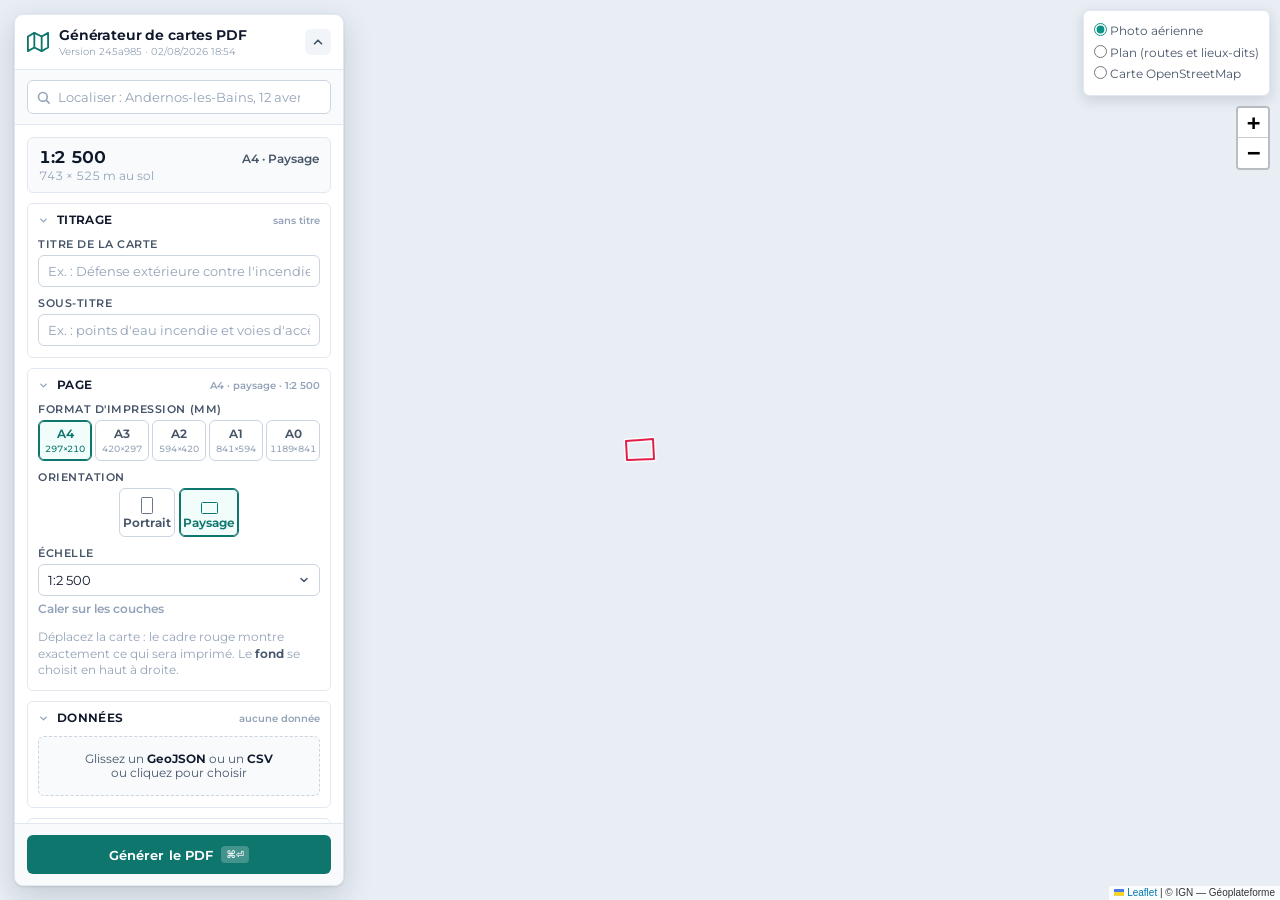
==== commit 3bd3c965: "maj du générateur de cartes PDF : le Plan IGN sortait blanc aux deux derniers zooms" ====
--- a/carte-pdf/index.html
+++ b/carte-pdf/index.html
@@ -1215,7 +1215,7 @@
       <svg width="22" height="22" viewBox="0 0 24 24" fill="none" stroke="currentColor" stroke-width="2" stroke-linecap="round" stroke-linejoin="round"><polygon points="1 6 1 22 8 18 16 22 23 18 23 2 16 6 8 2 1 6"></polygon><line x1="8" y1="2" x2="8" y2="18"></line><line x1="16" y1="6" x2="16" y2="22"></line></svg>
       <div class="identite">
         <h1>Générateur de cartes PDF</h1>
-        <p class="version">Version <span id="version">a92bd49 · 02/08/2026 13:04</span></p>
+        <p class="version">Version <span id="version">245a985 · 02/08/2026 18:54</span></p>
       </div>
       <button class="icone-bouton" id="replier" type="button" title="Réduire le panneau" aria-label="Réduire le panneau">
         <svg width="14" height="14" viewBox="0 0 24 24" fill="none" stroke="currentColor" stroke-width="3" stroke-linecap="round" stroke-linejoin="round"><polyline points="18 15 12 9 6 15"></polyline></svg>
@@ -3820,7 +3820,7 @@
 
   const TEMPLATES = [{"id": "generique", "nom": "Générique (sans marque)", "logo": "", "tuiles": "", "marge": 6, "titre_h": 15, "pied_h": 7, "sources": "", "auteur": "", "palette": ["#0072B2", "#E69F00", "#009E73", "#CC79A7", "#D55E00", "#56B4E9", "#F0E442", "#000000", "#0072B2", "#E69F00"]}];
   const MODELE_DEFAUT = "generique";
-  const VERSION = "a92bd49";
+  const VERSION = "245a985";
   const H = window.Habillage;
 
   // Trace d'ouverture : si un moteur manque à l'appel, on le voit dans la console avant même
@@ -3946,13 +3946,17 @@
   // Leaflet ré-échantillonne la dernière dalle disponible — l'image devient floue, mais elle reste.
   // Sans cette distinction, l'ortho était annoncée jusqu'à 21 alors qu'elle s'arrête à 19 (mesuré
   // sur les capabilities du service, 31/07/2026) : deux crans de zoom rendaient une page blanche.
-  // Le Plan, lui, était bridé à 19 alors qu'il monte à 20 — un cran de détail perdu pour rien.
+  // **Le Plan s'arrête à 19 lui aussi** — il avait été passé à 20 sur l'idée qu'un cran de détail
+  // s'y perdait pour rien, et c'était faux : mesuré le 02/08/2026, ses capabilities ne déclarent
+  // que les matrices 0 à 19, et une tuile z20 répond « 404 No data found » partout (Arès, Bordeaux,
+  // Paris). Aux deux derniers crans, le Plan sortait donc **blanc** pendant qu'ortho et OSM, eux
+  // correctement plafonnés, se contentaient de ré-échantillonner.
   const ZOOM_MAX = 21;
   const fonds = {
     ortho: L.tileLayer(WMTS + "ORTHOIMAGERY.ORTHOPHOTOS&FORMAT=image/jpeg",
       { maxZoom: ZOOM_MAX, maxNativeZoom: 19, attribution: IGN }),
     plan: L.tileLayer(WMTS + "GEOGRAPHICALGRIDSYSTEMS.PLANIGNV2&FORMAT=image/png",
-      { maxZoom: ZOOM_MAX, maxNativeZoom: 20, attribution: IGN }),
+      { maxZoom: ZOOM_MAX, maxNativeZoom: 19, attribution: IGN }),
     // **La même source à l'écran qu'à l'impression** : ce qu'on regarde est ce qu'on tire, et les
     // tuiles déjà affichées sont dans le cache du navigateur au moment de l'export. Les serveurs
     // bénévoles d'OpenStreetMap ne sont plus interrogés du tout — voir mercator.js.
